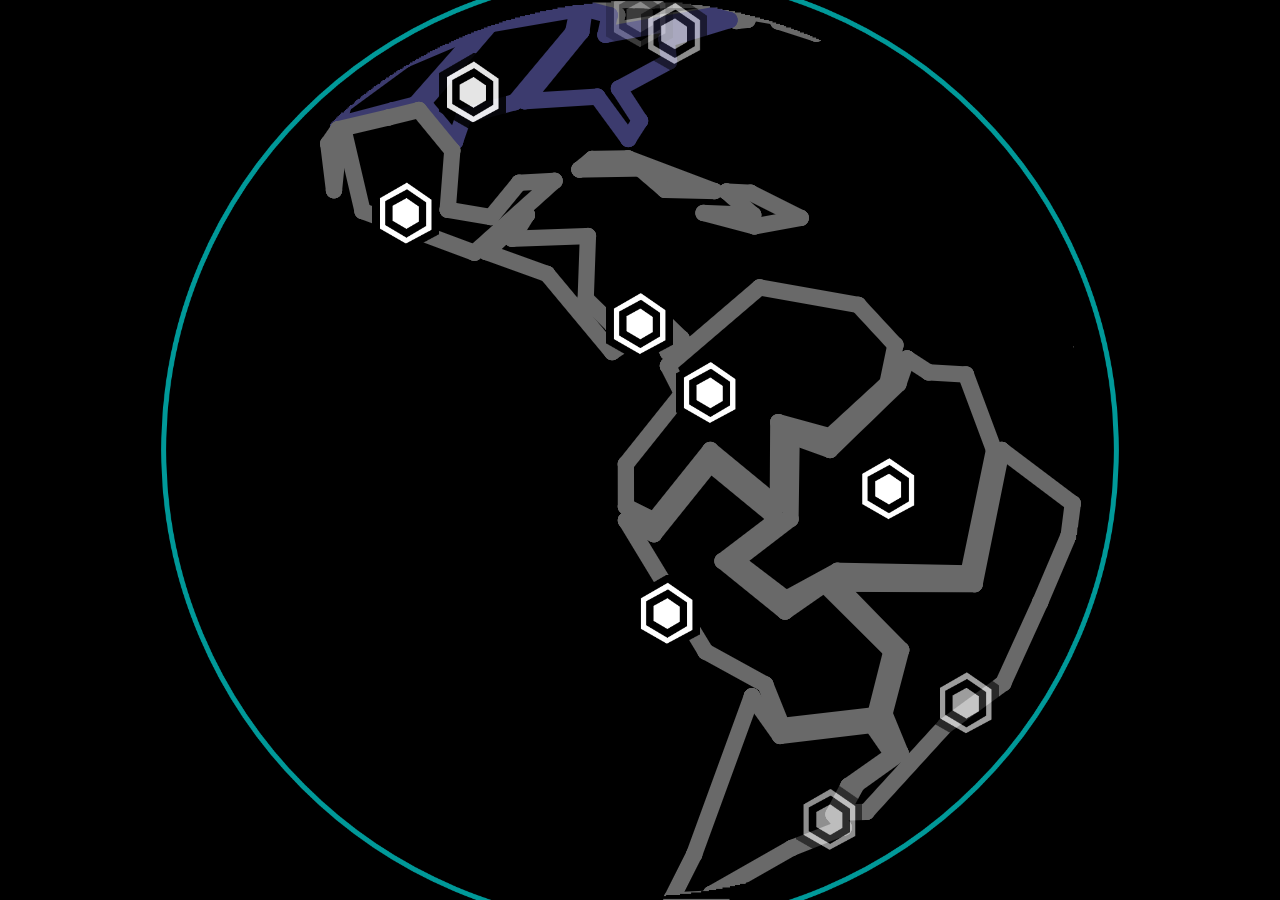
==== FirstStrike/wiki/earth.html @ 4d0badf8 "Create earth.html" ====
<!DOCTYPE html>
<!-- Created with https://packager.turbowarp.org/ -->
<html>
<head>
  <meta charset="utf-8">
  <meta name="viewport" content="width=device-width, initial-scale=1.0, maximum-scale=1.0, user-scalable=no">
  <!-- We only include this to explicitly loosen the CSP of various packager environments. It does not provide any security. -->
  <meta http-equiv="Content-Security-Policy" content="default-src * 'self' 'unsafe-inline' 'unsafe-eval' data: blob:">
  <title>earth</title>
  <style>
    body {
      color: #ffffff;
      font-family: sans-serif;
      overflow: hidden;
      margin: 0;
      padding: 0;
    }
    :root, body.is-fullscreen {
      background-color: #000000;
    }
    [hidden] {
      display: none !important;
    }
    h1 {
      font-weight: normal;
    }
    a {
      color: inherit;
      text-decoration: underline;
      cursor: pointer;
    }

    #app, #loading, #error, #launch {
      position: absolute;
      top: 0;
      left: 0;
      width: 100%;
      height: 100%;
    }
    .screen {
      display: flex;
      flex-direction: column;
      align-items: center;
      justify-content: center;
      text-align: center;
      cursor: default;
      user-select: none;
      -webkit-user-select: none;
      background-color: #000000;
    }
    #launch {
      background-color: rgba(0, 0, 0, 0.7);
      cursor: pointer;
    }
    .green-flag {
      width: 80px;
      height: 80px;
      padding: 16px;
      border-radius: 100%;
      background: rgba(255, 255, 255, 0.75);
      border: 3px solid hsla(0, 100%, 100%, 1);
      display: flex;
      justify-content: center;
      align-items: center;
      box-sizing: border-box;
    }
    #loading {
      
    }
    .progress-bar-outer {
      border: 1px solid currentColor;
      height: 10px;
      width: 200px;
      max-width: 200px;
    }
    .progress-bar-inner {
      height: 100%;
      width: 0;
      background-color: currentColor;
    }
    .loading-text, noscript {
      font-weight: normal;
      font-size: 36px;
      margin: 0 0 16px;
    }
    .loading-image {
      margin: 0 0 16px;
    }
    #error-message, #error-stack {
      font-family: monospace;
      max-width: 600px;
      white-space: pre-wrap;
      user-select: text;
      -webkit-user-select: text;
    }
    #error-stack {
      text-align: left;
      max-height: 200px;
      overflow: auto;
    }
    .control-button {
      width: 2rem;
      height: 2rem;
      padding: 0.375rem;
      margin-top: 0.5rem;
      margin-bottom: 0.5rem;
      user-select: none;
      -webkit-user-select: none;
      cursor: pointer;
      border: 0;
      border-radius: 4px;
    }
    .control-button:hover {
      background: #ff4c4c26;
    }
    .control-button.active {
      background: #ff4c4c59;
    }
    .fullscreen-button {
      background: white !important;
    }
    .standalone-fullscreen-button {
      position: absolute;
      top: 0;
      right: 0;
      background-color: rgba(0, 0, 0, 0.5);
      border-radius: 0 0 0 4px;
      padding: 4px;
      cursor: pointer;
    }
    .sc-canvas {
      cursor: auto;
    }
    .sc-monitor-root[data-opcode^="data_"] .sc-monitor-value-color {
      background-color: #ff8c1a;
    }
    .sc-monitor-row-value-outer {
      background-color: #fc662c;
    }
    .sc-monitor-row-value-editing .sc-monitor-row-value-outer {
      background-color: #e25b27;
    }
    
  </style>
  <meta name="theme-color" content="#000000">
  
</head>
<body>
  <div id="app"></div>

  <div id="launch" class="screen" hidden title="Click to start">
    <div class="green-flag">
      <svg viewBox="0 0 16.63 17.5" width="42" height="44">
        <defs><style>.cls-1,.cls-2{fill:#4cbf56;stroke:#45993d;stroke-linecap:round;stroke-linejoin:round;}.cls-2{stroke-width:1.5px;}</style></defs>
        <path class="cls-1" d="M.75,2A6.44,6.44,0,0,1,8.44,2h0a6.44,6.44,0,0,0,7.69,0V12.4a6.44,6.44,0,0,1-7.69,0h0a6.44,6.44,0,0,0-7.69,0"/>
        <line class="cls-2" x1="0.75" y1="16.75" x2="0.75" y2="0.75"/>
      </svg>
    </div>
  </div>

  <div id="loading" class="screen">
    <noscript>Enable JavaScript</noscript>
    
    
    <div class="progress-bar-outer"><div class="progress-bar-inner" id="loading-inner"></div></div>
  </div>

  <div id="error" class="screen" hidden>
    <h1>Error</h1>
    <details>
      <summary id="error-message"></summary>
      <p id="error-stack"></p>
    </details>
  </div>

  <script>/*!
Parts of this script are from the TurboWarp Packager <https://packager.turbowarp.org/>, licensed as follows:
Copyright (C) 2021-2022 Thomas Weber

Licensed under the Apache License, Version 2.0 (the "License");
you may not use this file except in compliance with the License.
You may obtain a copy of the License at

    http://www.apache.org/licenses/LICENSE-2.0

Unless required by applicable law or agreed to in writing, software
distributed under the License is distributed on an "AS IS" BASIS,
WITHOUT WARRANTIES OR CONDITIONS OF ANY KIND, either express or implied.
See the License for the specific language governing permissions and
limitations under the License.

Parts of this script are from Scratch <https://scratch.mit.edu/>, licensed as follows:
Copyright (c) 2016, Massachusetts Institute of Technology
All rights reserved.

Redistribution and use in source and binary forms, with or without modification, are permitted provided that the following conditions are met:

1. Redistributions of source code must retain the above copyright notice, this list of conditions and the following disclaimer.

2. Redistributions in binary form must reproduce the above copyright notice, this list of conditions and the following disclaimer in the documentation and/or other materials provided with the distribution.

3. Neither the name of the copyright holder nor the names of its contributors may be used to endorse or promote products derived from this software without specific prior written permission.

THIS SOFTWARE IS PROVIDED BY THE COPYRIGHT HOLDERS AND CONTRIBUTORS "AS IS" AND ANY EXPRESS OR IMPLIED WARRANTIES, INCLUDING, BUT NOT LIMITED TO, THE IMPLIED WARRANTIES OF MERCHANTABILITY AND FITNESS FOR A PARTICULAR PURPOSE ARE DISCLAIMED. IN NO EVENT SHALL THE COPYRIGHT HOLDER OR CONTRIBUTORS BE LIABLE FOR ANY DIRECT, INDIRECT, INCIDENTAL, SPECIAL, EXEMPLARY, OR CONSEQUENTIAL DAMAGES (INCLUDING, BUT NOT LIMITED TO, PROCUREMENT OF SUBSTITUTE GOODS OR SERVICES; LOSS OF USE, DATA, OR PROFITS; OR BUSINESS INTERRUPTION) HOWEVER CAUSED AND ON ANY THEORY OF LIABILITY, WHETHER IN CONTRACT, STRICT LIABILITY, OR TORT (INCLUDING NEGLIGENCE OR OTHERWISE) ARISING IN ANY WAY OUT OF THE USE OF THIS SOFTWARE, EVEN IF ADVISED OF THE POSSIBILITY OF SUCH DAMAGE.
*/

!function(A){function B(B){for(var t,g,i=B[0],n=B[1],Q=0,r=[];Q<i.length;Q++)g=i[Q],Object.prototype.hasOwnProperty.call(e,g)&&e[g]&&r.push(e[g][0]),e[g]=0;for(t in n)Object.prototype.hasOwnProperty.call(n,t)&&(A[t]=n[t]);for(s&&s(B);r.length;)r.shift()()}var t={},e={0:0};function g(B){if(t[B])return t[B].exports;var e=t[B]={i:B,l:!1,exports:{}};return A[B].call(e.exports,e,e.exports,g),e.l=!0,e.exports}g.e=function(A){var B=[],t=e[A];if(0!==t)if(t)B.push(t[2]);else{var i=new Promise((function(B,g){t=e[A]=[B,g]}));B.push(t[2]=i);var n,Q=document.createElement("script");Q.charset="utf-8",Q.timeout=120,g.nc&&Q.setAttribute("nonce",g.nc),Q.src=function(A){return g.p+"scaffolding/"+({1:"vendors~iframe-extension-worker"}[A]||A)+".js"}(A);var s=new Error;n=function(B){Q.onerror=Q.onload=null,clearTimeout(r);var t=e[A];if(0!==t){if(t){var g=B&&("load"===B.type?"missing":B.type),i=B&&B.target&&B.target.src;s.message="Loading chunk "+A+" failed.\n("+g+": "+i+")",s.name="ChunkLoadError",s.type=g,s.request=i,t[1](s)}e[A]=void 0}};var r=setTimeout((function(){n({type:"timeout",target:Q})}),12e4);Q.onerror=Q.onload=n,document.head.appendChild(Q)}return Promise.all(B)},g.m=A,g.c=t,g.d=function(A,B,t){g.o(A,B)||Object.defineProperty(A,B,{enumerable:!0,get:t})},g.r=function(A){"undefined"!=typeof Symbol&&Symbol.toStringTag&&Object.defineProperty(A,Symbol.toStringTag,{value:"Module"}),Object.defineProperty(A,"__esModule",{value:!0})},g.t=function(A,B){if(1&B&&(A=g(A)),8&B)return A;if(4&B&&"object"==typeof A&&A&&A.__esModule)return A;var t=Object.create(null);if(g.r(t),Object.defineProperty(t,"default",{enumerable:!0,value:A}),2&B&&"string"!=typeof A)for(var e in A)g.d(t,e,function(B){return A[B]}.bind(null,e));return t},g.n=function(A){var B=A&&A.__esModule?function(){return A.default}:function(){return A};return g.d(B,"a",B),B},g.o=function(A,B){return Object.prototype.hasOwnProperty.call(A,B)},g.p="",g.oe=function(A){throw console.error(A),A};var i=window.webpackJsonp=window.webpackJsonp||[],n=i.push.bind(i);i.push=B,i=i.slice();for(var Q=0;Q<i.length;Q++)B(i[Q]);var s=n;g(g.s=329)}([function(A,B,t){const e=t(22);e.enable(),A.exports=e("vm")},function(A,B,t){const e=t(23),g=A=>{if("string"!=typeof A)return!1;for(let B=0;B<A.length;B++){const t=A.charCodeAt(B);if(48===t||9===t)return!1}return!0};class i{static toNumber(A){if("number"==typeof A)return Number.isNaN(A)?0:A;const B=Number(A);return Number.isNaN(B)?0:B}static toBoolean(A){return"boolean"==typeof A?A:"string"==typeof A?""!==A&&"0"!==A&&"false"!==A.toLowerCase():Boolean(A)}static toString(A){return String(A)}static toRgbColorList(A){const B=i.toRgbColorObject(A);return[B.r,B.g,B.b]}static toRgbColorObject(A){let B;return"string"==typeof A&&"#"===A.substring(0,1)?(B=e.hexToRgb(A),B||(B={r:0,g:0,b:0,a:255})):B=e.decimalToRgb(i.toNumber(A)),B}static isWhiteSpace(A){return null===A||"string"==typeof A&&0===A.trim().length}static compare(A,B){let t=Number(A),e=Number(B);if(0===t&&g(A)?t=NaN:0===e&&g(B)&&(e=NaN),isNaN(t)||isNaN(e)){const t=String(A).toLowerCase(),e=String(B).toLowerCase();return t<e?-1:t>e?1:0}return t===1/0&&e===1/0||t===-1/0&&e===-1/0?0:t-e}static isInt(A){return"number"==typeof A?!!isNaN(A)||A===Math.floor(A):"boolean"==typeof A||"string"==typeof A&&A.indexOf(".")<0}static get LIST_INVALID(){return"INVALID"}static get LIST_ALL(){return"ALL"}static toListIndex(A,B,t){if("number"!=typeof A){if("all"===A)return t?i.LIST_ALL:i.LIST_INVALID;if("last"===A)return B>0?B:i.LIST_INVALID;if("random"===A||"any"===A)return B>0?1+Math.floor(Math.random()*B):i.LIST_INVALID}return(A=Math.floor(i.toNumber(A)))<1||A>B?i.LIST_INVALID:A}}A.exports=i},function(A,B){A.exports={BOOLEAN:"Boolean",BUTTON:"button",LABEL:"label",COMMAND:"command",CONDITIONAL:"conditional",EVENT:"event",HAT:"hat",LOOP:"loop",REPORTER:"reporter"}},function(A,B){A.exports={ANGLE:"angle",BOOLEAN:"Boolean",COLOR:"color",NUMBER:"number",STRING:"string",MATRIX:"matrix",NOTE:"note",IMAGE:"image",COSTUME:"costume",SOUND:"sound"}},function(A,B){A.exports=class{static degToRad(A){return A*Math.PI/180}static radToDeg(A){return 180*A/Math.PI}static clamp(A,B,t){return Math.min(Math.max(A,B),t)}static wrapClamp(A,B,t){const e=t-B+1;return A-Math.floor((A-B)/e)*e}static tan(A){switch(A%=360){case-270:case 90:return 1/0;case-90:case 270:return-1/0;default:return Math.round(1e10*Math.tan(Math.PI*A/180))/1e10}}static reducedSortOrdering(A){const B=A.slice(0).sort((A,B)=>A-B);return A.map(A=>B.indexOf(A))}static inclusiveRandIntWithout(A,B,t){const e=B-A,g=A+Math.floor(Math.random()*e);return g>=t?g+1:g}static scale(A,B,t,e,g){return(A-B)/(t-B)*(g-e)+e}}},function(A,B,t){"use strict";var e=t(127),g=t(128),i=t(61),n=t(60),Q=t(59);function s(A,B){return Object.keys(B).forEach((function(t){A[t]=B[t]})),A}A.exports=function A(){var B=s({},Q),t="en",r={},c=function(A){return A},E=null,o="warning",w={};function C(A,B,i){var n="string"==typeof A?A:A.default,Q=h(n,"object"==typeof A&&A.id||c(n),i||t);return(Q.format||(Q.format=g(e(Q.message),i||t,w)))(B)}C.rich=function(A,B,i){var n="string"==typeof A?A:A.default,Q=h(n,"object"==typeof A&&A.id||c(n),i||t);return(Q.toParts||(Q.toParts=g.toParts(e(Q.message,{tagsType:a}),i||t,w)))(B)};var a="<>";function I(A,B){var t=A[2];return function(A,B){var e="object"==typeof t?function(A,B){return Object.keys(A).reduce((function(t,e){return t[e]=A[e](B),t}),{})}(t,B):t;return"function"==typeof A?A(e):A}}function h(A,B,t){var e=n(t,r)||"en",g=r[e]||(r[e]={}),i=g[B];if("string"==typeof i&&(i=g[B]={message:i}),!i){var Q='Translation for "'+B+'" in "'+e+'" is missing';if("warning"===o)"undefined"!=typeof console&&console.warn(Q);else if("ignore"!==o)throw new Error(Q);var s="function"==typeof E?E(A,B,e)||A:E||A;i=g[B]={message:s}}return i}function Y(A,B,e,g,Q){"object"==typeof e&&"object"!=typeof g&&(Q=g,g=e,e=0);var s=n(Q||t,i),r=s&&i[s][A]||M;return g["="+ +B]||g[r(B-e)]||g.other}function M(){return"other"}return w[a]=I,C.setup=function(A){return(A=A||{}).locale&&(t=A.locale),"translations"in A&&(r=A.translations||{}),A.generateId&&(c=A.generateId),"missingReplacement"in A&&(E=A.missingReplacement),A.missingTranslation&&(o=A.missingTranslation),A.formats&&(A.formats.number&&s(B.number,A.formats.number),A.formats.date&&s(B.date,A.formats.date),A.formats.time&&s(B.time,A.formats.time)),A.types&&((w=A.types)[a]=I),{locale:t,translations:r,generateId:c,missingReplacement:E,missingTranslation:o,formats:B,types:w}},C.number=function(A,e,g){var i=e&&B.number[e]||B.parseNumberPattern(e)||B.number.default;return new Intl.NumberFormat(g||t,i).format(A)},C.date=function(A,e,g){var i=e&&B.date[e]||B.parseDatePattern(e)||B.date.default;return new Intl.DateTimeFormat(g||t,i).format(A)},C.time=function(A,e,g){var i=e&&B.time[e]||B.parseDatePattern(e)||B.time.default;return new Intl.DateTimeFormat(g||t,i).format(A)},C.select=function(A,B){return B[A]||B.other},C.custom=function(A,B,t,e){return A[1]in w?w[A[1]](A,B)(t,e):t},C.plural=Y.bind(null,"cardinal"),C.selectordinal=Y.bind(null,"ordinal"),C.namespace=A,C}()},function(A,B){const t="!#%()*+,-./:;=?@[]^_`{|}~ABCDEFGHIJKLMNOPQRSTUVWXYZabcdefghijklmnopqrstuvwxyz0123456789";A.exports=function(){const A=t.length,B=[];for(let e=0;e<20;e++)B[e]=t.charAt(Math.random()*A);return B.join("")}},function(A,B,t){const e=t(0);class g{static withoutTrailingDigits(A){let B=A.length-1;for(;B>=0&&"0123456789".indexOf(A.charAt(B))>-1;)B--;return A.slice(0,B+1)}static unusedName(A,B){if(B.indexOf(A)<0)return A;A=g.withoutTrailingDigits(A);let t=2;for(;B.indexOf(A+t)>=0;)t++;return A+t}static splitFirst(A,B){const t=A.indexOf(B);return t>=0?[A.substring(0,t),A.substring(t+1)]:[A,null]}static stringify(A){return JSON.stringify(A,(A,B)=>"number"!=typeof B||B!==1/0&&B!==-1/0&&!isNaN(B)?B:0)}static replaceUnsafeChars(A){if("string"!=typeof A){if(!Array.isArray(A))return e.error("Unexpected input recieved in replaceUnsafeChars"),A;A=String(A)}return A.replace(/[<>&'"]/g,A=>{switch(A){case"<":return"lt";case">":return"gt";case"&":return"amp";case"'":return"apos";case'"':return"quot"}})}}A.exports=g},function(A,B){var t;t=function(){return this}();try{t=t||new Function("return this")()}catch(A){"object"==typeof window&&(t=window)}A.exports=t},function(A,B,t){const e=t(6),g=t(28);class i{constructor(A,B,t,g){switch(this.id=A||e(),this.name=B,this.type=t,this.isCloud=g,this.type){case i.SCALAR_TYPE:this.value=0;break;case i.LIST_TYPE:this.value=[];break;case i.BROADCAST_MESSAGE_TYPE:this.value=this.name;break;default:throw new Error("Invalid variable type: ".concat(this.type))}}toXML(A){return A=!0===A,'<variable type="'.concat(this.type,'" id="').concat(this.id,'" islocal="').concat(A,'" iscloud="').concat(this.isCloud,'">').concat(g(this.name),"</variable>")}static get SCALAR_TYPE(){return""}static get LIST_TYPE(){return"list"}static get BROADCAST_MESSAGE_TYPE(){return"broadcast_msg"}}A.exports=i},function(A,B,t){
/*!
 * @license twgl.js 4.4.0 Copyright (c) 2015, Gregg Tavares All Rights Reserved.
 * Available via the MIT license.
 * see: http://github.com/greggman/twgl.js for details
 */
var e;"undefined"!=typeof self&&self,e=function(){return function(A){var B={};function t(e){if(B[e])return B[e].exports;var g=B[e]={i:e,l:!1,exports:{}};return A[e].call(g.exports,g,g.exports,t),g.l=!0,g.exports}return t.m=A,t.c=B,t.d=function(A,B,e){t.o(A,B)||Object.defineProperty(A,B,{configurable:!1,enumerable:!0,get:e})},t.n=function(A){var B=A&&A.__esModule?function(){return A.default}:function(){return A};return t.d(B,"a",B),B},t.o=function(A,B){return Object.prototype.hasOwnProperty.call(A,B)},t.p="",t(t.s=9)}([function(A,B,t){"use strict";B.__esModule=!0,B.copyExistingProperties=function(A,B){Object.keys(B).forEach((function(t){B.hasOwnProperty(t)&&A.hasOwnProperty(t)&&(B[t]=A[t])}))},B.copyNamedProperties=function(A,B,t){A.forEach((function(A){var e=B[A];void 0!==e&&(t[A]=e)}))},B.isBuffer=function(A,B){return n||(n=A.createBuffer()),B instanceof n.constructor},B.isRenderbuffer=function(A,B){return Q||(Q=A.createRenderbuffer()),B instanceof Q.constructor},B.isShader=function(A,B){return s||(s=A.createShader(A.VERTEX_SHADER)),B instanceof s.constructor},B.isTexture=function(A,B){return r||(r=A.createTexture()),B instanceof r.constructor},B.isSampler=function(A,B){if(!c){if(!A.createSampler)return!1;c=A.createSampler()}return B instanceof c.constructor},B.warn=B.error=void 0;var e,g=(e=t(2))&&e.__esModule?e:{default:e},i=g.default.console&&g.default.console.error&&"function"==typeof g.default.console.error?g.default.console.error.bind(g.default.console):function(){};B.error=i;var n,Q,s,r,c,E=g.default.console&&g.default.console.warn&&"function"==typeof g.default.console.warn?g.default.console.warn.bind(g.default.console):function(){};B.warn=E},function(A,B,t){"use strict";B.__esModule=!0,B.getGLTypeForTypedArray=function(A){if(A instanceof Int8Array)return 5120;if(A instanceof Uint8Array)return 5121;if(A instanceof Uint8ClampedArray)return 5121;if(A instanceof Int16Array)return 5122;if(A instanceof Uint16Array)return 5123;if(A instanceof Int32Array)return 5124;if(A instanceof Uint32Array)return 5125;if(A instanceof Float32Array)return 5126;throw"unsupported typed array type"},B.getGLTypeForTypedArrayType=function(A){if(A===Int8Array)return 5120;if(A===Uint8Array)return 5121;if(A===Uint8ClampedArray)return 5121;if(A===Int16Array)return 5122;if(A===Uint16Array)return 5123;if(A===Int32Array)return 5124;if(A===Uint32Array)return 5125;if(A===Float32Array)return 5126;throw"unsupported typed array type"},B.getTypedArrayTypeForGLType=function(A){var B=i[A];if(!B)throw"unknown gl type";return B},B.isArrayBuffer=void 0;var e,g=(e=t(2))&&e.__esModule?e:{default:e},i={},n=i;n[5120]=Int8Array,n[5121]=Uint8Array,n[5122]=Int16Array,n[5123]=Uint16Array,n[5124]=Int32Array,n[5125]=Uint32Array,n[5126]=Float32Array,n[32819]=Uint16Array,n[32820]=Uint16Array,n[33635]=Uint16Array,n[5131]=Uint16Array,n[33640]=Uint32Array,n[35899]=Uint32Array,n[35902]=Uint32Array,n[36269]=Uint32Array,n[34042]=Uint32Array;var Q=g.default.SharedArrayBuffer?function(A){return A&&A.buffer&&(A.buffer instanceof ArrayBuffer||A.buffer instanceof g.default.SharedArrayBuffer)}:function(A){return A&&A.buffer&&A.buffer instanceof ArrayBuffer};B.isArrayBuffer=Q},function(A,B,t){"use strict";B.__esModule=!0,B.default=void 0;var e=void 0!==e?e:"undefined"!=typeof self?self:"undefined"!=typeof window?window:{};B.default=e},function(A,B,t){"use strict";B.__esModule=!0,B.add=function(A,B,t){return(t=t||new e(3))[0]=A[0]+B[0],t[1]=A[1]+B[1],t[2]=A[2]+B[2],t},B.copy=function(A,B){return(B=B||new e(3))[0]=A[0],B[1]=A[1],B[2]=A[2],B},B.create=function(A,B,t){var g=new e(3);return A&&(g[0]=A),B&&(g[1]=B),t&&(g[2]=t),g},B.cross=function(A,B,t){t=t||new e(3);var g=A[2]*B[0]-A[0]*B[2],i=A[0]*B[1]-A[1]*B[0];return t[0]=A[1]*B[2]-A[2]*B[1],t[1]=g,t[2]=i,t},B.distance=function(A,B){var t=A[0]-B[0],e=A[1]-B[1],g=A[2]-B[2];return Math.sqrt(t*t+e*e+g*g)},B.distanceSq=function(A,B){var t=A[0]-B[0],e=A[1]-B[1],g=A[2]-B[2];return t*t+e*e+g*g},B.divide=function(A,B,t){return(t=t||new e(3))[0]=A[0]/B[0],t[1]=A[1]/B[1],t[2]=A[2]/B[2],t},B.divScalar=function(A,B,t){return(t=t||new e(3))[0]=A[0]/B,t[1]=A[1]/B,t[2]=A[2]/B,t},B.dot=function(A,B){return A[0]*B[0]+A[1]*B[1]+A[2]*B[2]},B.lerp=function(A,B,t,g){return(g=g||new e(3))[0]=(1-t)*A[0]+t*B[0],g[1]=(1-t)*A[1]+t*B[1],g[2]=(1-t)*A[2]+t*B[2],g},B.length=function(A){return Math.sqrt(A[0]*A[0]+A[1]*A[1]+A[2]*A[2])},B.lengthSq=function(A){return A[0]*A[0]+A[1]*A[1]+A[2]*A[2]},B.mulScalar=function(A,B,t){return(t=t||new e(3))[0]=A[0]*B,t[1]=A[1]*B,t[2]=A[2]*B,t},B.multiply=function(A,B,t){return(t=t||new e(3))[0]=A[0]*B[0],t[1]=A[1]*B[1],t[2]=A[2]*B[2],t},B.negate=function(A,B){return(B=B||new e(3))[0]=-A[0],B[1]=-A[1],B[2]=-A[2],B},B.normalize=function(A,B){B=B||new e(3);var t=A[0]*A[0]+A[1]*A[1]+A[2]*A[2],g=Math.sqrt(t);return g>1e-5?(B[0]=A[0]/g,B[1]=A[1]/g,B[2]=A[2]/g):(B[0]=0,B[1]=0,B[2]=0),B},B.setDefaultType=function(A){var B=e;return e=A,B},B.subtract=function(A,B,t){return(t=t||new e(3))[0]=A[0]-B[0],t[1]=A[1]-B[1],t[2]=A[2]-B[2],t};var e=Float32Array},function(A,B,t){"use strict";B.__esModule=!0,B.isWebGL1=function(A){return!A.texStorage2D},B.isWebGL2=function(A){return!!A.texStorage2D},B.glEnumToString=void 0;var e,g,i=(e={},g={},function(A,B){return function(A){var B=A.constructor.name;if(!e[B]){for(var t in A)if("number"==typeof A[t]){var i=g[A[t]];g[A[t]]=i?"".concat(i," | ").concat(t):t}e[B]=!0}}(A),g[B]||"0x"+B.toString(16)});B.glEnumToString=i},function(A,B,t){"use strict";B.__esModule=!0,B.createAttributeSetters=z,B.createProgram=H,B.createProgramFromScripts=function(A,B,t,e,g){for(var i=N(t,e,g),n=[],Q=0;Q<B.length;++Q){var s=p(A,B[Q],A[m[Q]],i.errorCallback);if(!s)return null;n.push(s)}return H(A,n,i)},B.createProgramFromSources=R,B.createProgramInfo=function(A,B,t,e,g){var i=N(t,e,g),n=!0;if(B=B.map((function(A){if(A.indexOf("\n")<0){var B=c(A);B?A=B.text:(i.errorCallback("no element with id: "+A),n=!1)}return A})),!n)return null;var Q=R(A,B,i);return Q?P(A,Q):null},B.createProgramInfoFromProgram=P,B.createUniformSetters=J,B.createUniformBlockSpecFromProgram=j,B.createUniformBlockInfoFromProgram=S,B.createUniformBlockInfo=function(A,B,t){return S(A,B.program,B.uniformBlockSpec,t)},B.createTransformFeedback=function(A,B,t){var e=A.createTransformFeedback();return A.bindTransformFeedback(A.TRANSFORM_FEEDBACK,e),A.useProgram(B.program),T(A,B,t),A.bindTransformFeedback(A.TRANSFORM_FEEDBACK,null),function(A,B,t){for(var e in B.transformFeedbackInfo&&(B=B.transformFeedbackInfo),t.attribs&&(t=t.attribs),t){var g=B[e];g&&A.bindBufferBase(A.TRANSFORM_FEEDBACK_BUFFER,g.index,null)}}(A,B,t),e},B.createTransformFeedbackInfo=k,B.bindTransformFeedbackInfo=T,B.setAttributes=L,B.setBuffersAndAttributes=function(A,B,t){t.vertexArrayObject?A.bindVertexArray(t.vertexArrayObject):(L(B.attribSetters||B,t.attribs),t.indices&&A.bindBuffer(A.ELEMENT_ARRAY_BUFFER,t.indices))},B.setUniforms=function A(B,t){for(var e=B.uniformSetters||B,g=arguments.length,i=1;i<g;++i){var n=arguments[i];if(Array.isArray(n))for(var Q=n.length,s=0;s<Q;++s)A(e,n[s]);else for(var r in n){var c=e[r];c&&c(n[r])}}},B.setUniformBlock=function(A,B,t){b(A,B,t)&&A.bufferData(A.UNIFORM_BUFFER,t.array,A.DYNAMIC_DRAW)},B.setBlockUniforms=function(A,B){var t=A.uniforms;for(var e in B){var g=t[e];if(g){var i=B[e];i.length?g.set(i):g[0]=i}}},B.bindUniformBlock=b;var e,g=Q(t(4)),i=Q(t(0)),n=(e=t(2))&&e.__esModule?e:{default:e};function Q(A){if(A&&A.__esModule)return A;var B={};if(null!=A)for(var t in A)if(Object.prototype.hasOwnProperty.call(A,t)){var e=Object.defineProperty&&Object.getOwnPropertyDescriptor?Object.getOwnPropertyDescriptor(A,t):{};e.get||e.set?Object.defineProperty(B,t,e):B[t]=A[t]}return B.default=A,B}var s=i.error,r=i.warn,c=n.default&&n.default.document&&n.default.document.getElementById?n.default.document.getElementById.bind(n.default.document):function(){return null},E={};function o(A,B){return E[B].bindPoint}function w(A,B){return function(t){A.uniform1i(B,t)}}function C(A,B){return function(t){A.uniform1iv(B,t)}}function a(A,B){return function(t){A.uniform2iv(B,t)}}function I(A,B){return function(t){A.uniform3iv(B,t)}}function h(A,B){return function(t){A.uniform4iv(B,t)}}function Y(A,B,t,e){var n=o(0,B);return g.isWebGL2(A)?function(B){var g,Q;i.isTexture(A,B)?(g=B,Q=null):(g=B.texture,Q=B.sampler),A.uniform1i(e,t),A.activeTexture(A.TEXTURE0+t),A.bindTexture(n,g),A.bindSampler(t,Q)}:function(B){A.uniform1i(e,t),A.activeTexture(A.TEXTURE0+t),A.bindTexture(n,B)}}function M(A,B,t,e,n){for(var Q=o(0,B),s=new Int32Array(n),r=0;r<n;++r)s[r]=t+r;return g.isWebGL2(A)?function(B){A.uniform1iv(e,s),B.forEach((function(B,e){var g,n;A.activeTexture(A.TEXTURE0+s[e]),i.isTexture(A,B)?(g=B,n=null):(g=B.texture,n=B.sampler),A.bindSampler(t,n),A.bindTexture(Q,g)}))}:function(B){A.uniform1iv(e,s),B.forEach((function(B,t){A.activeTexture(A.TEXTURE0+s[t]),A.bindTexture(Q,B)}))}}function F(A,B){return function(t){A.bindBuffer(A.ARRAY_BUFFER,t.buffer),A.enableVertexAttribArray(B),A.vertexAttribPointer(B,t.numComponents||t.size,t.type||A.FLOAT,t.normalize||!1,t.stride||0,t.offset||0),void 0!==t.divisor&&A.vertexAttribDivisor(B,t.divisor)}}function D(A,B){return function(t){A.bindBuffer(A.ARRAY_BUFFER,t.buffer),A.enableVertexAttribArray(B),A.vertexAttribIPointer(B,t.numComponents||t.size,t.type||A.INT,t.stride||0,t.offset||0),void 0!==t.divisor&&A.vertexAttribDivisor(B,t.divisor)}}function u(A,B,t){var e=t.size,g=t.count;return function(t){A.bindBuffer(A.ARRAY_BUFFER,t.buffer);for(var i=t.size||t.numComponents||e,n=i/g,Q=t.type||A.FLOAT,s=E[Q].size*i,r=t.normalize||!1,c=t.offset||0,o=s/g,w=0;w<g;++w)A.enableVertexAttribArray(B+w),A.vertexAttribPointer(B+w,n,Q,r,s,c+o*w),void 0!==t.divisor&&A.vertexAttribDivisor(B+w,t.divisor)}}E[5126]={Type:Float32Array,size:4,setter:function(A,B){return function(t){A.uniform1f(B,t)}},arraySetter:function(A,B){return function(t){A.uniform1fv(B,t)}}},E[35664]={Type:Float32Array,size:8,setter:function(A,B){return function(t){A.uniform2fv(B,t)}}},E[35665]={Type:Float32Array,size:12,setter:function(A,B){return function(t){A.uniform3fv(B,t)}}},E[35666]={Type:Float32Array,size:16,setter:function(A,B){return function(t){A.uniform4fv(B,t)}}},E[5124]={Type:Int32Array,size:4,setter:w,arraySetter:C},E[35667]={Type:Int32Array,size:8,setter:a},E[35668]={Type:Int32Array,size:12,setter:I},E[35669]={Type:Int32Array,size:16,setter:h},E[5125]={Type:Uint32Array,size:4,setter:function(A,B){return function(t){A.uniform1ui(B,t)}},arraySetter:function(A,B){return function(t){A.uniform1uiv(B,t)}}},E[36294]={Type:Uint32Array,size:8,setter:function(A,B){return function(t){A.uniform2uiv(B,t)}}},E[36295]={Type:Uint32Array,size:12,setter:function(A,B){return function(t){A.uniform3uiv(B,t)}}},E[36296]={Type:Uint32Array,size:16,setter:function(A,B){return function(t){A.uniform4uiv(B,t)}}},E[35670]={Type:Uint32Array,size:4,setter:w,arraySetter:C},E[35671]={Type:Uint32Array,size:8,setter:a},E[35672]={Type:Uint32Array,size:12,setter:I},E[35673]={Type:Uint32Array,size:16,setter:h},E[35674]={Type:Float32Array,size:16,setter:function(A,B){return function(t){A.uniformMatrix2fv(B,!1,t)}}},E[35675]={Type:Float32Array,size:36,setter:function(A,B){return function(t){A.uniformMatrix3fv(B,!1,t)}}},E[35676]={Type:Float32Array,size:64,setter:function(A,B){return function(t){A.uniformMatrix4fv(B,!1,t)}}},E[35685]={Type:Float32Array,size:24,setter:function(A,B){return function(t){A.uniformMatrix2x3fv(B,!1,t)}}},E[35686]={Type:Float32Array,size:32,setter:function(A,B){return function(t){A.uniformMatrix2x4fv(B,!1,t)}}},E[35687]={Type:Float32Array,size:24,setter:function(A,B){return function(t){A.uniformMatrix3x2fv(B,!1,t)}}},E[35688]={Type:Float32Array,size:48,setter:function(A,B){return function(t){A.uniformMatrix3x4fv(B,!1,t)}}},E[35689]={Type:Float32Array,size:32,setter:function(A,B){return function(t){A.uniformMatrix4x2fv(B,!1,t)}}},E[35690]={Type:Float32Array,size:48,setter:function(A,B){return function(t){A.uniformMatrix4x3fv(B,!1,t)}}},E[35678]={Type:null,size:0,setter:Y,arraySetter:M,bindPoint:3553},E[35680]={Type:null,size:0,setter:Y,arraySetter:M,bindPoint:34067},E[35679]={Type:null,size:0,setter:Y,arraySetter:M,bindPoint:32879},E[35682]={Type:null,size:0,setter:Y,arraySetter:M,bindPoint:3553},E[36289]={Type:null,size:0,setter:Y,arraySetter:M,bindPoint:35866},E[36292]={Type:null,size:0,setter:Y,arraySetter:M,bindPoint:35866},E[36293]={Type:null,size:0,setter:Y,arraySetter:M,bindPoint:34067},E[36298]={Type:null,size:0,setter:Y,arraySetter:M,bindPoint:3553},E[36299]={Type:null,size:0,setter:Y,arraySetter:M,bindPoint:32879},E[36300]={Type:null,size:0,setter:Y,arraySetter:M,bindPoint:34067},E[36303]={Type:null,size:0,setter:Y,arraySetter:M,bindPoint:35866},E[36306]={Type:null,size:0,setter:Y,arraySetter:M,bindPoint:3553},E[36307]={Type:null,size:0,setter:Y,arraySetter:M,bindPoint:32879},E[36308]={Type:null,size:0,setter:Y,arraySetter:M,bindPoint:34067},E[36311]={Type:null,size:0,setter:Y,arraySetter:M,bindPoint:35866};var l={};l[5126]={size:4,setter:F},l[35664]={size:8,setter:F},l[35665]={size:12,setter:F},l[35666]={size:16,setter:F},l[5124]={size:4,setter:D},l[35667]={size:8,setter:D},l[35668]={size:12,setter:D},l[35669]={size:16,setter:D},l[5125]={size:4,setter:D},l[36294]={size:8,setter:D},l[36295]={size:12,setter:D},l[36296]={size:16,setter:D},l[35670]={size:4,setter:D},l[35671]={size:8,setter:D},l[35672]={size:12,setter:D},l[35673]={size:16,setter:D},l[35674]={size:4,setter:u,count:2},l[35675]={size:9,setter:u,count:3},l[35676]={size:16,setter:u,count:4};var d=/^[ \t]*\n/;function U(A,B,t,e){var g=e||s,i=A.createShader(t),n=0;if(d.test(B)&&(n=1,B=B.replace(d,"")),A.shaderSource(i,B),A.compileShader(i),!A.getShaderParameter(i,A.COMPILE_STATUS)){var Q=A.getShaderInfoLog(i);return g(function(A,B){return B=B||0,++B,A.split("\n").map((function(A,t){return t+B+": "+A})).join("\n")}(B,n)+"\n*** Error compiling shader: "+Q),A.deleteShader(i),null}return i}function N(A,B,t){var e;if("function"==typeof B&&(t=B,B=void 0),"function"==typeof A)t=A,A=void 0;else if(A&&!Array.isArray(A)){if(A.errorCallback)return A;var g=A;t=g.errorCallback,A=g.attribLocations,e=g.transformFeedbackVaryings}var i={errorCallback:t||s,transformFeedbackVaryings:e};if(A){var n={};Array.isArray(A)?A.forEach((function(A,t){n[A]=B?B[t]:t})):n=A,i.attribLocations=n}return i}var m=["VERTEX_SHADER","FRAGMENT_SHADER"];function G(A){return A.indexOf("frag")>=0?(void 0).FRAGMENT_SHADER:A.indexOf("vert")>=0?(void 0).VERTEX_SHADER:void 0}function f(A,B){B.forEach((function(B){A.deleteShader(B)}))}function H(A,B,t,e,g){for(var n=N(t,e,g),Q=[],s=[],r=0;r<B.length;++r){var E=B[r];if("string"==typeof E){var o=c(E),w=o?o.text:E,C=A[m[r]];o&&o.type&&(C=G(o.type)||C),E=U(A,w,C,n.errorCallback),s.push(E)}i.isShader(A,E)&&Q.push(E)}if(Q.length!==B.length)return n.errorCallback("not enough shaders for program"),f(A,s),null;var a=A.createProgram();Q.forEach((function(B){A.attachShader(a,B)})),n.attribLocations&&Object.keys(n.attribLocations).forEach((function(B){A.bindAttribLocation(a,n.attribLocations[B],B)}));var I=n.transformFeedbackVaryings;if(I&&(I.attribs&&(I=I.attribs),Array.isArray(I)||(I=Object.keys(I)),A.transformFeedbackVaryings(a,I,n.transformFeedbackMode||A.SEPARATE_ATTRIBS)),A.linkProgram(a),!A.getProgramParameter(a,A.LINK_STATUS)){var h=A.getProgramInfoLog(a);return n.errorCallback("Error in program linking:"+h),A.deleteProgram(a),f(A,s),null}return a}function p(A,B,t,e){var g,i=c(B);if(!i)throw"*** Error: unknown script element"+B;g=i.text;var n=t||G(i.type);if(!n)throw"*** Error: unknown shader type";return U(A,g,n,e)}function R(A,B,t,e,g){for(var i=N(t,e,g),n=[],Q=0;Q<B.length;++Q){var s=U(A,B[Q],A[m[Q]],i.errorCallback);if(!s)return null;n.push(s)}return H(A,n,i)}function y(A){var B=A.name;return B.startsWith("gl_")||B.startsWith("webgl_")}function J(A,B){var t=0;function e(B,e){var g,i=A.getUniformLocation(B,e.name),n=e.size>1&&"[0]"===e.name.substr(-3),Q=e.type,s=E[Q];if(!s)throw"unknown type: 0x"+Q.toString(16);if(s.bindPoint){var r=t;t+=e.size,g=n?s.arraySetter(A,Q,r,i,e.size):s.setter(A,Q,r,i,e.size)}else g=s.arraySetter&&n?s.arraySetter(A,i):s.setter(A,i);return g.location=i,g}for(var g={},i=A.getProgramParameter(B,A.ACTIVE_UNIFORMS),n=0;n<i;++n){var Q=A.getActiveUniform(B,n);if(!y(Q)){var s=Q.name;"[0]"===s.substr(-3)&&(s=s.substr(0,s.length-3));var r=e(B,Q);g[s]=r}}return g}function k(A,B){for(var t={},e=A.getProgramParameter(B,A.TRANSFORM_FEEDBACK_VARYINGS),g=0;g<e;++g){var i=A.getTransformFeedbackVarying(B,g);t[i.name]={index:g,type:i.type,size:i.size}}return t}function T(A,B,t){for(var e in B.transformFeedbackInfo&&(B=B.transformFeedbackInfo),t.attribs&&(t=t.attribs),t){var g=B[e];if(g){var i=t[e];i.offset?A.bindBufferRange(A.TRANSFORM_FEEDBACK_BUFFER,g.index,i.buffer,i.offset,i.size):A.bindBufferBase(A.TRANSFORM_FEEDBACK_BUFFER,g.index,i.buffer)}}}function j(A,B){for(var t=A.getProgramParameter(B,A.ACTIVE_UNIFORMS),e=[],g=[],i=0;i<t;++i){g.push(i),e.push({});var n=A.getActiveUniform(B,i);if(y(n))break;e[i].name=n.name}[["UNIFORM_TYPE","type"],["UNIFORM_SIZE","size"],["UNIFORM_BLOCK_INDEX","blockNdx"],["UNIFORM_OFFSET","offset"]].forEach((function(t){var i=t[0],n=t[1];A.getActiveUniforms(B,g,A[i]).forEach((function(A,B){e[B][n]=A}))}));for(var Q={},s=A.getProgramParameter(B,A.ACTIVE_UNIFORM_BLOCKS),r=0;r<s;++r){var c=A.getActiveUniformBlockName(B,r),E={index:r,usedByVertexShader:A.getActiveUniformBlockParameter(B,r,A.UNIFORM_BLOCK_REFERENCED_BY_VERTEX_SHADER),usedByFragmentShader:A.getActiveUniformBlockParameter(B,r,A.UNIFORM_BLOCK_REFERENCED_BY_FRAGMENT_SHADER),size:A.getActiveUniformBlockParameter(B,r,A.UNIFORM_BLOCK_DATA_SIZE),uniformIndices:A.getActiveUniformBlockParameter(B,r,A.UNIFORM_BLOCK_ACTIVE_UNIFORM_INDICES)};E.used=E.usedByVertexSahder||E.usedByFragmentShader,Q[c]=E}return{blockSpecs:Q,uniformData:e}}var x=/\[\d+\]\.$/;function S(A,B,t,e){var g=t.blockSpecs,i=t.uniformData,n=g[e];if(!n)return r("no uniform block object named:",e),{name:e,uniforms:{}};var Q=new ArrayBuffer(n.size),s=A.createBuffer(),c=n.index;A.bindBuffer(A.UNIFORM_BUFFER,s),A.uniformBlockBinding(B,n.index,c);var o=e+".";x.test(o)&&(o=o.replace(x,"."));var w={};return n.uniformIndices.forEach((function(A){var B=i[A],t=E[B.type],e=t.Type,g=B.size*t.size,n=B.name;n.substr(0,o.length)===o&&(n=n.substr(o.length)),w[n]=new e(Q,B.offset,g/e.BYTES_PER_ELEMENT)})),{name:e,array:Q,asFloat:new Float32Array(Q),buffer:s,uniforms:w}}function b(A,B,t){var e=(B.uniformBlockSpec||B).blockSpecs[t.name];if(e){var g=e.index;return A.bindBufferRange(A.UNIFORM_BUFFER,g,t.buffer,t.offset||0,t.array.byteLength),!0}return!1}function z(A,B){for(var t={},e=A.getProgramParameter(B,A.ACTIVE_ATTRIBUTES),g=0;g<e;++g){var i=A.getActiveAttrib(B,g);if(!y(i)){var n=A.getAttribLocation(B,i.name),Q=l[i.type],s=Q.setter(A,n,Q);s.location=n,t[i.name]=s}}return t}function L(A,B){for(var t in B){var e=A[t];e&&e(B[t])}}function P(A,B){var t={program:B,uniformSetters:J(A,B),attribSetters:z(A,B)};return g.isWebGL2(A)&&(t.uniformBlockSpec=j(A,B),t.transformFeedbackInfo=k(A,B)),t}},function(A,B,t){"use strict";B.__esModule=!0,B.axisRotate=function(A,B,t,e){e=e||new g(16);var i=B[0],n=B[1],Q=B[2],s=Math.sqrt(i*i+n*n+Q*Q),r=(i/=s)*i,c=(n/=s)*n,E=(Q/=s)*Q,o=Math.cos(t),w=Math.sin(t),C=1-o,a=r+(1-r)*o,I=i*n*C+Q*w,h=i*Q*C-n*w,Y=i*n*C-Q*w,M=c+(1-c)*o,F=n*Q*C+i*w,D=i*Q*C+n*w,u=n*Q*C-i*w,l=E+(1-E)*o,d=A[0],U=A[1],N=A[2],m=A[3],G=A[4],f=A[5],H=A[6],p=A[7],R=A[8],y=A[9],J=A[10],k=A[11];return e[0]=a*d+I*G+h*R,e[1]=a*U+I*f+h*y,e[2]=a*N+I*H+h*J,e[3]=a*m+I*p+h*k,e[4]=Y*d+M*G+F*R,e[5]=Y*U+M*f+F*y,e[6]=Y*N+M*H+F*J,e[7]=Y*m+M*p+F*k,e[8]=D*d+u*G+l*R,e[9]=D*U+u*f+l*y,e[10]=D*N+u*H+l*J,e[11]=D*m+u*p+l*k,A!==e&&(e[12]=A[12],e[13]=A[13],e[14]=A[14],e[15]=A[15]),e},B.axisRotation=function(A,B,t){t=t||new g(16);var e=A[0],i=A[1],n=A[2],Q=Math.sqrt(e*e+i*i+n*n),s=(e/=Q)*e,r=(i/=Q)*i,c=(n/=Q)*n,E=Math.cos(B),o=Math.sin(B),w=1-E;return t[0]=s+(1-s)*E,t[1]=e*i*w+n*o,t[2]=e*n*w-i*o,t[3]=0,t[4]=e*i*w-n*o,t[5]=r+(1-r)*E,t[6]=i*n*w+e*o,t[7]=0,t[8]=e*n*w+i*o,t[9]=i*n*w-e*o,t[10]=c+(1-c)*E,t[11]=0,t[12]=0,t[13]=0,t[14]=0,t[15]=1,t},B.copy=s,B.frustum=function(A,B,t,e,i,n,Q){Q=Q||new g(16);var s=B-A,r=e-t,c=i-n;return Q[0]=2*i/s,Q[1]=0,Q[2]=0,Q[3]=0,Q[4]=0,Q[5]=2*i/r,Q[6]=0,Q[7]=0,Q[8]=(A+B)/s,Q[9]=(e+t)/r,Q[10]=n/c,Q[11]=-1,Q[12]=0,Q[13]=0,Q[14]=i*n/c,Q[15]=0,Q},B.getAxis=function(A,B,t){t=t||e.create();var g=4*B;return t[0]=A[g+0],t[1]=A[g+1],t[2]=A[g+2],t},B.getTranslation=function(A,B){return(B=B||e.create())[0]=A[12],B[1]=A[13],B[2]=A[14],B},B.identity=r,B.inverse=c,B.lookAt=function(A,B,t,s){s=s||new g(16);var r=i,c=n,E=Q;return e.normalize(e.subtract(A,B,E),E),e.normalize(e.cross(t,E,r),r),e.normalize(e.cross(E,r,c),c),s[0]=r[0],s[1]=r[1],s[2]=r[2],s[3]=0,s[4]=c[0],s[5]=c[1],s[6]=c[2],s[7]=0,s[8]=E[0],s[9]=E[1],s[10]=E[2],s[11]=0,s[12]=A[0],s[13]=A[1],s[14]=A[2],s[15]=1,s},B.multiply=function(A,B,t){t=t||new g(16);var e=A[0],i=A[1],n=A[2],Q=A[3],s=A[4],r=A[5],c=A[6],E=A[7],o=A[8],w=A[9],C=A[10],a=A[11],I=A[12],h=A[13],Y=A[14],M=A[15],F=B[0],D=B[1],u=B[2],l=B[3],d=B[4],U=B[5],N=B[6],m=B[7],G=B[8],f=B[9],H=B[10],p=B[11],R=B[12],y=B[13],J=B[14],k=B[15];return t[0]=e*F+s*D+o*u+I*l,t[1]=i*F+r*D+w*u+h*l,t[2]=n*F+c*D+C*u+Y*l,t[3]=Q*F+E*D+a*u+M*l,t[4]=e*d+s*U+o*N+I*m,t[5]=i*d+r*U+w*N+h*m,t[6]=n*d+c*U+C*N+Y*m,t[7]=Q*d+E*U+a*N+M*m,t[8]=e*G+s*f+o*H+I*p,t[9]=i*G+r*f+w*H+h*p,t[10]=n*G+c*f+C*H+Y*p,t[11]=Q*G+E*f+a*H+M*p,t[12]=e*R+s*y+o*J+I*k,t[13]=i*R+r*y+w*J+h*k,t[14]=n*R+c*y+C*J+Y*k,t[15]=Q*R+E*y+a*J+M*k,t},B.negate=function(A,B){return(B=B||new g(16))[0]=-A[0],B[1]=-A[1],B[2]=-A[2],B[3]=-A[3],B[4]=-A[4],B[5]=-A[5],B[6]=-A[6],B[7]=-A[7],B[8]=-A[8],B[9]=-A[9],B[10]=-A[10],B[11]=-A[11],B[12]=-A[12],B[13]=-A[13],B[14]=-A[14],B[15]=-A[15],B},B.ortho=function(A,B,t,e,i,n,Q){return(Q=Q||new g(16))[0]=2/(B-A),Q[1]=0,Q[2]=0,Q[3]=0,Q[4]=0,Q[5]=2/(e-t),Q[6]=0,Q[7]=0,Q[8]=0,Q[9]=0,Q[10]=2/(i-n),Q[11]=0,Q[12]=(B+A)/(A-B),Q[13]=(e+t)/(t-e),Q[14]=(n+i)/(i-n),Q[15]=1,Q},B.perspective=function(A,B,t,e,i){i=i||new g(16);var n=Math.tan(.5*Math.PI-.5*A),Q=1/(t-e);return i[0]=n/B,i[1]=0,i[2]=0,i[3]=0,i[4]=0,i[5]=n,i[6]=0,i[7]=0,i[8]=0,i[9]=0,i[10]=(t+e)*Q,i[11]=-1,i[12]=0,i[13]=0,i[14]=t*e*Q*2,i[15]=0,i},B.rotateX=function(A,B,t){t=t||new g(16);var e=A[4],i=A[5],n=A[6],Q=A[7],s=A[8],r=A[9],c=A[10],E=A[11],o=Math.cos(B),w=Math.sin(B);return t[4]=o*e+w*s,t[5]=o*i+w*r,t[6]=o*n+w*c,t[7]=o*Q+w*E,t[8]=o*s-w*e,t[9]=o*r-w*i,t[10]=o*c-w*n,t[11]=o*E-w*Q,A!==t&&(t[0]=A[0],t[1]=A[1],t[2]=A[2],t[3]=A[3],t[12]=A[12],t[13]=A[13],t[14]=A[14],t[15]=A[15]),t},B.rotateY=function(A,B,t){t=t||new g(16);var e=A[0],i=A[1],n=A[2],Q=A[3],s=A[8],r=A[9],c=A[10],E=A[11],o=Math.cos(B),w=Math.sin(B);return t[0]=o*e-w*s,t[1]=o*i-w*r,t[2]=o*n-w*c,t[3]=o*Q-w*E,t[8]=o*s+w*e,t[9]=o*r+w*i,t[10]=o*c+w*n,t[11]=o*E+w*Q,A!==t&&(t[4]=A[4],t[5]=A[5],t[6]=A[6],t[7]=A[7],t[12]=A[12],t[13]=A[13],t[14]=A[14],t[15]=A[15]),t},B.rotateZ=function(A,B,t){t=t||new g(16);var e=A[0],i=A[1],n=A[2],Q=A[3],s=A[4],r=A[5],c=A[6],E=A[7],o=Math.cos(B),w=Math.sin(B);return t[0]=o*e+w*s,t[1]=o*i+w*r,t[2]=o*n+w*c,t[3]=o*Q+w*E,t[4]=o*s-w*e,t[5]=o*r-w*i,t[6]=o*c-w*n,t[7]=o*E-w*Q,A!==t&&(t[8]=A[8],t[9]=A[9],t[10]=A[10],t[11]=A[11],t[12]=A[12],t[13]=A[13],t[14]=A[14],t[15]=A[15]),t},B.rotationX=function(A,B){B=B||new g(16);var t=Math.cos(A),e=Math.sin(A);return B[0]=1,B[1]=0,B[2]=0,B[3]=0,B[4]=0,B[5]=t,B[6]=e,B[7]=0,B[8]=0,B[9]=-e,B[10]=t,B[11]=0,B[12]=0,B[13]=0,B[14]=0,B[15]=1,B},B.rotationY=function(A,B){B=B||new g(16);var t=Math.cos(A),e=Math.sin(A);return B[0]=t,B[1]=0,B[2]=-e,B[3]=0,B[4]=0,B[5]=1,B[6]=0,B[7]=0,B[8]=e,B[9]=0,B[10]=t,B[11]=0,B[12]=0,B[13]=0,B[14]=0,B[15]=1,B},B.rotationZ=function(A,B){B=B||new g(16);var t=Math.cos(A),e=Math.sin(A);return B[0]=t,B[1]=e,B[2]=0,B[3]=0,B[4]=-e,B[5]=t,B[6]=0,B[7]=0,B[8]=0,B[9]=0,B[10]=1,B[11]=0,B[12]=0,B[13]=0,B[14]=0,B[15]=1,B},B.scale=function(A,B,t){t=t||new g(16);var e=B[0],i=B[1],n=B[2];return t[0]=e*A[0],t[1]=e*A[1],t[2]=e*A[2],t[3]=e*A[3],t[4]=i*A[4],t[5]=i*A[5],t[6]=i*A[6],t[7]=i*A[7],t[8]=n*A[8],t[9]=n*A[9],t[10]=n*A[10],t[11]=n*A[11],A!==t&&(t[12]=A[12],t[13]=A[13],t[14]=A[14],t[15]=A[15]),t},B.scaling=function(A,B){return(B=B||new g(16))[0]=A[0],B[1]=0,B[2]=0,B[3]=0,B[4]=0,B[5]=A[1],B[6]=0,B[7]=0,B[8]=0,B[9]=0,B[10]=A[2],B[11]=0,B[12]=0,B[13]=0,B[14]=0,B[15]=1,B},B.setAxis=function(A,B,t,e){e!==A&&(e=s(A,e));var g=4*t;return e[g+0]=B[0],e[g+1]=B[1],e[g+2]=B[2],e},B.setDefaultType=function(A){var B=g;return g=A,B},B.setTranslation=function(A,B,t){return t=t||r(),A!==t&&(t[0]=A[0],t[1]=A[1],t[2]=A[2],t[3]=A[3],t[4]=A[4],t[5]=A[5],t[6]=A[6],t[7]=A[7],t[8]=A[8],t[9]=A[9],t[10]=A[10],t[11]=A[11]),t[12]=B[0],t[13]=B[1],t[14]=B[2],t[15]=1,t},B.transformDirection=function(A,B,t){t=t||e.create();var g=B[0],i=B[1],n=B[2];return t[0]=g*A[0]+i*A[4]+n*A[8],t[1]=g*A[1]+i*A[5]+n*A[9],t[2]=g*A[2]+i*A[6]+n*A[10],t},B.transformNormal=function(A,B,t){t=t||e.create();var g=c(A),i=B[0],n=B[1],Q=B[2];return t[0]=i*g[0]+n*g[1]+Q*g[2],t[1]=i*g[4]+n*g[5]+Q*g[6],t[2]=i*g[8]+n*g[9]+Q*g[10],t},B.transformPoint=function(A,B,t){t=t||e.create();var g=B[0],i=B[1],n=B[2],Q=g*A[3]+i*A[7]+n*A[11]+A[15];return t[0]=(g*A[0]+i*A[4]+n*A[8]+A[12])/Q,t[1]=(g*A[1]+i*A[5]+n*A[9]+A[13])/Q,t[2]=(g*A[2]+i*A[6]+n*A[10]+A[14])/Q,t},B.translate=function(A,B,t){t=t||new g(16);var e=B[0],i=B[1],n=B[2],Q=A[0],s=A[1],r=A[2],c=A[3],E=A[4],o=A[5],w=A[6],C=A[7],a=A[8],I=A[9],h=A[10],Y=A[11],M=A[12],F=A[13],D=A[14],u=A[15];return A!==t&&(t[0]=Q,t[1]=s,t[2]=r,t[3]=c,t[4]=E,t[5]=o,t[6]=w,t[7]=C,t[8]=a,t[9]=I,t[10]=h,t[11]=Y),t[12]=Q*e+E*i+a*n+M,t[13]=s*e+o*i+I*n+F,t[14]=r*e+w*i+h*n+D,t[15]=c*e+C*i+Y*n+u,t},B.translation=function(A,B){return(B=B||new g(16))[0]=1,B[1]=0,B[2]=0,B[3]=0,B[4]=0,B[5]=1,B[6]=0,B[7]=0,B[8]=0,B[9]=0,B[10]=1,B[11]=0,B[12]=A[0],B[13]=A[1],B[14]=A[2],B[15]=1,B},B.transpose=function(A,B){var t;if((B=B||new g(16))===A)return t=A[1],A[1]=A[4],A[4]=t,t=A[2],A[2]=A[8],A[8]=t,t=A[3],A[3]=A[12],A[12]=t,t=A[6],A[6]=A[9],A[9]=t,t=A[7],A[7]=A[13],A[13]=t,t=A[11],A[11]=A[14],A[14]=t,B;var e=A[0],i=A[1],n=A[2],Q=A[3],s=A[4],r=A[5],c=A[6],E=A[7],o=A[8],w=A[9],C=A[10],a=A[11],I=A[12],h=A[13],Y=A[14],M=A[15];return B[0]=e,B[1]=s,B[2]=o,B[3]=I,B[4]=i,B[5]=r,B[6]=w,B[7]=h,B[8]=n,B[9]=c,B[10]=C,B[11]=Y,B[12]=Q,B[13]=E,B[14]=a,B[15]=M,B};var e=function(A){if(A&&A.__esModule)return A;var B={};if(null!=A)for(var t in A)if(Object.prototype.hasOwnProperty.call(A,t)){var e=Object.defineProperty&&Object.getOwnPropertyDescriptor?Object.getOwnPropertyDescriptor(A,t):{};e.get||e.set?Object.defineProperty(B,t,e):B[t]=A[t]}return B.default=A,B}(t(3)),g=Float32Array,i=e.create(),n=e.create(),Q=e.create();function s(A,B){return(B=B||new g(16))[0]=A[0],B[1]=A[1],B[2]=A[2],B[3]=A[3],B[4]=A[4],B[5]=A[5],B[6]=A[6],B[7]=A[7],B[8]=A[8],B[9]=A[9],B[10]=A[10],B[11]=A[11],B[12]=A[12],B[13]=A[13],B[14]=A[14],B[15]=A[15],B}function r(A){return(A=A||new g(16))[0]=1,A[1]=0,A[2]=0,A[3]=0,A[4]=0,A[5]=1,A[6]=0,A[7]=0,A[8]=0,A[9]=0,A[10]=1,A[11]=0,A[12]=0,A[13]=0,A[14]=0,A[15]=1,A}function c(A,B){B=B||new g(16);var t=A[0],e=A[1],i=A[2],n=A[3],Q=A[4],s=A[5],r=A[6],c=A[7],E=A[8],o=A[9],w=A[10],C=A[11],a=A[12],I=A[13],h=A[14],Y=A[15],M=w*Y,F=h*C,D=r*Y,u=h*c,l=r*C,d=w*c,U=i*Y,N=h*n,m=i*C,G=w*n,f=i*c,H=r*n,p=E*I,R=a*o,y=Q*I,J=a*s,k=Q*o,T=E*s,j=t*I,x=a*e,S=t*o,b=E*e,z=t*s,L=Q*e,P=M*s+u*o+l*I-(F*s+D*o+d*I),v=F*e+U*o+G*I-(M*e+N*o+m*I),W=D*e+N*s+f*I-(u*e+U*s+H*I),V=d*e+m*s+H*o-(l*e+G*s+f*o),K=1/(t*P+Q*v+E*W+a*V);return B[0]=K*P,B[1]=K*v,B[2]=K*W,B[3]=K*V,B[4]=K*(F*Q+D*E+d*a-(M*Q+u*E+l*a)),B[5]=K*(M*t+N*E+m*a-(F*t+U*E+G*a)),B[6]=K*(u*t+U*Q+H*a-(D*t+N*Q+f*a)),B[7]=K*(l*t+G*Q+f*E-(d*t+m*Q+H*E)),B[8]=K*(p*c+J*C+k*Y-(R*c+y*C+T*Y)),B[9]=K*(R*n+j*C+b*Y-(p*n+x*C+S*Y)),B[10]=K*(y*n+x*c+z*Y-(J*n+j*c+L*Y)),B[11]=K*(T*n+S*c+L*C-(k*n+b*c+z*C)),B[12]=K*(y*w+T*h+R*r-(k*h+p*r+J*w)),B[13]=K*(S*h+p*i+x*w-(j*w+b*h+R*i)),B[14]=K*(j*r+L*h+J*i-(z*h+y*i+x*r)),B[15]=K*(z*w+k*i+b*r-(S*r+L*w+T*i)),B}},function(A,B,t){"use strict";B.__esModule=!0,B.createAttribsFromArrays=I,B.createBuffersFromArrays=function(A,B){var t={};return Object.keys(B).forEach((function(e){t[e]=Y(A,B[e],e)})),B.indices?(t.numElements=B.indices.length,t.elementType=e.getGLTypeForTypedArray(a(B.indices),"indices")):t.numElements=function(A){for(var B,t=0;t<h.length&&!((B=h[t])in A);++t);ii===h.length&&(B=Object.keys(A)[0]);var e=A[B],g=c(e).length,i=C(e,B),n=g/i;if(g%i>0)throw"numComponents "+i+" not correct for length "+g;return n}(B),t},B.createBufferFromArray=Y,B.createBufferFromTypedArray=s,B.createBufferInfoFromArrays=function(A,B){var t={attribs:I(A,B)},g=B.indices;if(g){var i=a(g,"indices");t.indices=s(A,i,A.ELEMENT_ARRAY_BUFFER),t.numElements=i.length,t.elementType=e.getGLTypeForTypedArray(i)}else t.numElements=function(A,B){var t,e;for(e=0;e<h.length&&!((t=h[e])in B)&&!((t=n.attribPrefix+t)in B);++e);e===h.length&&(t=Object.keys(B)[0]);var g=B[t];A.bindBuffer(A.ARRAY_BUFFER,g.buffer);var i=A.getBufferParameter(A.ARRAY_BUFFER,A.BUFFER_SIZE);A.bindBuffer(A.ARRAY_BUFFER,null);var Q=function(A,B){return B===A.BYTE||B===A.UNSIGNED_BYTE?1:B===A.SHORT||B===A.UNSIGNED_SHORT?2:B===A.INT||B===A.UNSIGNED_INT||B===A.FLOAT?4:0}(A,g.type),s=i/Q,r=g.numComponents||g.size,c=s/r;if(c%1!=0)throw"numComponents "+r+" not correct for length "+length;return c}(A,t.attribs);return t},B.setAttribInfoBufferFromArray=function(A,B,t,e){t=a(t),void 0!==e?(A.bindBuffer(A.ARRAY_BUFFER,B.buffer),A.bufferSubData(A.ARRAY_BUFFER,e,t)):Q(A,A.ARRAY_BUFFER,B.buffer,t,B.drawType)},B.setAttributePrefix=function(A){n.attribPrefix=A},B.setAttributeDefaults_=function(A){g.copyExistingProperties(A,n)},B.getNumComponents_=C,B.getArray_=c;var e=i(t(1)),g=i(t(0));function i(A){if(A&&A.__esModule)return A;var B={};if(null!=A)for(var t in A)if(Object.prototype.hasOwnProperty.call(A,t)){var e=Object.defineProperty&&Object.getOwnPropertyDescriptor?Object.getOwnPropertyDescriptor(A,t):{};e.get||e.set?Object.defineProperty(B,t,e):B[t]=A[t]}return B.default=A,B}var n={attribPrefix:""};function Q(A,B,t,e,g){A.bindBuffer(B,t),A.bufferData(B,e,g||A.STATIC_DRAW)}function s(A,B,t,e){if(g.isBuffer(A,B))return B;t=t||A.ARRAY_BUFFER;var i=A.createBuffer();return Q(A,t,i,B,e),i}function r(A){return"indices"===A}function c(A){return A.length?A:A.data}var E=/coord|texture/i,o=/color|colour/i;function w(A,B){var t;if(B%(t=E.test(A)?2:o.test(A)?4:3)>0)throw"Can not guess numComponents for attribute '"+A+"'. Tried "+t+" but "+B+" values is not evenly divisible by "+t+". You should specify it.";return t}function C(A,B){return A.numComponents||A.size||w(B,c(A).length)}function a(A,B){if(e.isArrayBuffer(A))return A;if(e.isArrayBuffer(A.data))return A.data;Array.isArray(A)&&(A={data:A});var t=A.type;return t||(t=r(B)?Uint16Array:Float32Array),new t(A.data)}function I(A,B){var t={};return Object.keys(B).forEach((function(g){if(!r(g)){var i,Q,c,E,o,I=B[g],h=I.attrib||I.name||I.attribName||n.attribPrefix+g;if("number"==typeof I||"number"==typeof I.data){o=I.data||I;var Y=I.type||Float32Array,M=o*Y.BYTES_PER_ELEMENT;Q=e.getGLTypeForTypedArrayType(Y),c=void 0!==I.normalize?I.normalize:(D=Y)===Int8Array||D===Uint8Array,E=I.numComponents||I.size||w(g,o),i=A.createBuffer(),A.bindBuffer(A.ARRAY_BUFFER,i),A.bufferData(A.ARRAY_BUFFER,M,I.drawType||A.STATIC_DRAW)}else{var F=a(I,g);i=s(A,F,void 0,I.drawType),Q=e.getGLTypeForTypedArray(F),c=void 0!==I.normalize?I.normalize:function(A){return A instanceof Int8Array||A instanceof Uint8Array}(F),E=C(I,g),o=F.length}t[h]={buffer:i,numComponents:E,type:Q,normalize:c,stride:I.stride||0,offset:I.offset||0,divisor:void 0===I.divisor?void 0:I.divisor,drawType:I.drawType}}var D})),A.bindBuffer(A.ARRAY_BUFFER,null),t}var h=["position","positions","a_position"];function Y(A,B,t){var e="indices"===t?A.ELEMENT_ARRAY_BUFFER:A.ARRAY_BUFFER;return s(A,a(B,t),e)}},function(A,B,t){"use strict";B.__esModule=!0,B.setTextureDefaults_=function(A){n.copyExistingProperties(A,r),A.textureColor&&l(A.textureColor)},B.createSampler=R,B.createSamplers=function(A,B){var t={};return Object.keys(B).forEach((function(e){t[e]=R(A,B[e])})),t},B.setSamplerParameters=p,B.createTexture=K,B.setEmptyTexture=V,B.setTextureFromArray=W,B.loadTextureFromUrl=L,B.setTextureFromElement=j,B.setTextureFilteringForSize=y,B.setTextureParameters=H,B.setDefaultTextureColor=l,B.createTextures=function(A,B,t){t=t||x;var e=0,g=[],i={},n={};function Q(){0===e&&setTimeout((function(){t(g.length?g:void 0,i,n)}),0)}return Object.keys(B).forEach((function(t){var s,r,c=B[t];("string"==typeof(r=c.src)||Array.isArray(r)&&"string"==typeof r[0])&&(s=function(A,B,i){n[t]=i,--e,A&&g.push(A),Q()},++e),i[t]=K(A,c,s)})),Q(),i},B.resizeTexture=function(A,B,t,e,g){e=e||t.width,g=g||t.height;var i=t.target||A.TEXTURE_2D;A.bindTexture(i,B);var n,Q=t.level||0,s=t.internalFormat||t.format||A.RGBA,r=M(s),E=t.format||r.format,o=t.src;if(n=o&&(c(o)||Array.isArray(o)&&"number"==typeof o[0])?t.type||D(A,o,r.type):t.type||r.type,i===A.TEXTURE_CUBE_MAP)for(var w=0;w<6;++w)A.texImage2D(A.TEXTURE_CUBE_MAP_POSITIVE_X+w,Q,s,e,g,0,E,n,null);else A.texImage2D(i,Q,s,e,g,0,E,n,null)},B.getNumComponentsForFormat=function(A){var B=C[A];if(!B)throw"unknown format: "+A;return B.numColorComponents},B.getBytesPerElementForInternalFormat=Y;var e,g=s(t(4)),i=s(t(1)),n=s(t(0)),Q=(e=t(2))&&e.__esModule?e:{default:e};function s(A){if(A&&A.__esModule)return A;var B={};if(null!=A)for(var t in A)if(Object.prototype.hasOwnProperty.call(A,t)){var e=Object.defineProperty&&Object.getOwnPropertyDescriptor?Object.getOwnPropertyDescriptor(A,t):{};e.get||e.set?Object.defineProperty(B,t,e):B[t]=A[t]}return B.default=A,B}var r={textureColor:new Uint8Array([128,192,255,255]),textureOptions:{},crossOrigin:void 0},c=i.isArrayBuffer,E=Q.default.document&&Q.default.document.createElement?Q.default.document.createElement("canvas").getContext("2d"):null,o=6407,w=33319,C={},a=C;a[6406]={numColorComponents:1},a[6409]={numColorComponents:1},a[6410]={numColorComponents:2},a[o]={numColorComponents:3},a[6408]={numColorComponents:4},a[6403]={numColorComponents:1},a[36244]={numColorComponents:1},a[w]={numColorComponents:2},a[33320]={numColorComponents:2},a[o]={numColorComponents:3},a[36248]={numColorComponents:3},a[6408]={numColorComponents:4},a[36249]={numColorComponents:4},a[6402]={numColorComponents:1},a[34041]={numColorComponents:2};var I={},h=I;function Y(A,B){var t=I[A];if(!t)throw"unknown internal format";var e=t.bytesPerElementMap[B];if(void 0===e)throw"unknown internal format";return e}function M(A){var B=I[A];if(!B)throw"unknown internal format";return{format:B.textureFormat,type:Array.isArray(B.type)?B.type[0]:B.type}}function F(A){return 0==(A&A-1)}function D(A,B,t){return c(B)?i.getGLTypeForTypedArray(B):t||A.UNSIGNED_BYTE}function u(A,B,t,e,g){if(g%1!=0)throw"can't guess dimensions";if(t||e){if(e){if(!t&&(t=g/e)%1)throw"can't guess dimensions"}else if((e=g/t)%1)throw"can't guess dimensions"}else{var i=Math.sqrt(g/(B===A.TEXTURE_CUBE_MAP?6:1));i%1==0?(t=i,e=i):(t=g,e=1)}return{width:t,height:e}}function l(A){r.textureColor=new Uint8Array([255*A[0],255*A[1],255*A[2],255*A[3]])}h[6406]={textureFormat:6406,colorRenderable:!0,textureFilterable:!0,bytesPerElement:[1,2,2,4],type:[5121,5131,36193,5126]},h[6409]={textureFormat:6409,colorRenderable:!0,textureFilterable:!0,bytesPerElement:[1,2,2,4],type:[5121,5131,36193,5126]},h[6410]={textureFormat:6410,colorRenderable:!0,textureFilterable:!0,bytesPerElement:[2,4,4,8],type:[5121,5131,36193,5126]},h[o]={textureFormat:o,colorRenderable:!0,textureFilterable:!0,bytesPerElement:[3,6,6,12,2],type:[5121,5131,36193,5126,33635]},h[6408]={textureFormat:6408,colorRenderable:!0,textureFilterable:!0,bytesPerElement:[4,8,8,16,2,2],type:[5121,5131,36193,5126,32819,32820]},h[33321]={textureFormat:6403,colorRenderable:!0,textureFilterable:!0,bytesPerElement:1,type:5121},h[36756]={textureFormat:6403,colorRenderable:!1,textureFilterable:!0,bytesPerElement:1,type:5120},h[33325]={textureFormat:6403,colorRenderable:!1,textureFilterable:!0,bytesPerElement:[4,2],type:[5126,5131]},h[33326]={textureFormat:6403,colorRenderable:!1,textureFilterable:!1,bytesPerElement:4,type:5126},h[33330]={textureFormat:36244,colorRenderable:!0,textureFilterable:!1,bytesPerElement:1,type:5121},h[33329]={textureFormat:36244,colorRenderable:!0,textureFilterable:!1,bytesPerElement:1,type:5120},h[33332]={textureFormat:36244,colorRenderable:!0,textureFilterable:!1,bytesPerElement:2,type:5123},h[33331]={textureFormat:36244,colorRenderable:!0,textureFilterable:!1,bytesPerElement:2,type:5122},h[33334]={textureFormat:36244,colorRenderable:!0,textureFilterable:!1,bytesPerElement:4,type:5125},h[33333]={textureFormat:36244,colorRenderable:!0,textureFilterable:!1,bytesPerElement:4,type:5124},h[33323]={textureFormat:w,colorRenderable:!0,textureFilterable:!0,bytesPerElement:2,type:5121},h[36757]={textureFormat:w,colorRenderable:!1,textureFilterable:!0,bytesPerElement:2,type:5120},h[33327]={textureFormat:w,colorRenderable:!1,textureFilterable:!0,bytesPerElement:[8,4],type:[5126,5131]},h[33328]={textureFormat:w,colorRenderable:!1,textureFilterable:!1,bytesPerElement:8,type:5126},h[33336]={textureFormat:33320,colorRenderable:!0,textureFilterable:!1,bytesPerElement:2,type:5121},h[33335]={textureFormat:33320,colorRenderable:!0,textureFilterable:!1,bytesPerElement:2,type:5120},h[33338]={textureFormat:33320,colorRenderable:!0,textureFilterable:!1,bytesPerElement:4,type:5123},h[33337]={textureFormat:33320,colorRenderable:!0,textureFilterable:!1,bytesPerElement:4,type:5122},h[33340]={textureFormat:33320,colorRenderable:!0,textureFilterable:!1,bytesPerElement:8,type:5125},h[33339]={textureFormat:33320,colorRenderable:!0,textureFilterable:!1,bytesPerElement:8,type:5124},h[32849]={textureFormat:o,colorRenderable:!0,textureFilterable:!0,bytesPerElement:3,type:5121},h[35905]={textureFormat:o,colorRenderable:!1,textureFilterable:!0,bytesPerElement:3,type:5121},h[36194]={textureFormat:o,colorRenderable:!0,textureFilterable:!0,bytesPerElement:[3,2],type:[5121,33635]},h[36758]={textureFormat:o,colorRenderable:!1,textureFilterable:!0,bytesPerElement:3,type:5120},h[35898]={textureFormat:o,colorRenderable:!1,textureFilterable:!0,bytesPerElement:[12,6,4],type:[5126,5131,35899]},h[35901]={textureFormat:o,colorRenderable:!1,textureFilterable:!0,bytesPerElement:[12,6,4],type:[5126,5131,35902]},h[34843]={textureFormat:o,colorRenderable:!1,textureFilterable:!0,bytesPerElement:[12,6],type:[5126,5131]},h[34837]={textureFormat:o,colorRenderable:!1,textureFilterable:!1,bytesPerElement:12,type:5126},h[36221]={textureFormat:36248,colorRenderable:!1,textureFilterable:!1,bytesPerElement:3,type:5121},h[36239]={textureFormat:36248,colorRenderable:!1,textureFilterable:!1,bytesPerElement:3,type:5120},h[36215]={textureFormat:36248,colorRenderable:!1,textureFilterable:!1,bytesPerElement:6,type:5123},h[36233]={textureFormat:36248,colorRenderable:!1,textureFilterable:!1,bytesPerElement:6,type:5122},h[36209]={textureFormat:36248,colorRenderable:!1,textureFilterable:!1,bytesPerElement:12,type:5125},h[36227]={textureFormat:36248,colorRenderable:!1,textureFilterable:!1,bytesPerElement:12,type:5124},h[32856]={textureFormat:6408,colorRenderable:!0,textureFilterable:!0,bytesPerElement:4,type:5121},h[35907]={textureFormat:6408,colorRenderable:!0,textureFilterable:!0,bytesPerElement:4,type:5121},h[36759]={textureFormat:6408,colorRenderable:!1,textureFilterable:!0,bytesPerElement:4,type:5120},h[32855]={textureFormat:6408,colorRenderable:!0,textureFilterable:!0,bytesPerElement:[4,2,4],type:[5121,32820,33640]},h[32854]={textureFormat:6408,colorRenderable:!0,textureFilterable:!0,bytesPerElement:[4,2],type:[5121,32819]},h[32857]={textureFormat:6408,colorRenderable:!0,textureFilterable:!0,bytesPerElement:4,type:33640},h[34842]={textureFormat:6408,colorRenderable:!1,textureFilterable:!0,bytesPerElement:[16,8],type:[5126,5131]},h[34836]={textureFormat:6408,colorRenderable:!1,textureFilterable:!1,bytesPerElement:16,type:5126},h[36220]={textureFormat:36249,colorRenderable:!0,textureFilterable:!1,bytesPerElement:4,type:5121},h[36238]={textureFormat:36249,colorRenderable:!0,textureFilterable:!1,bytesPerElement:4,type:5120},h[36975]={textureFormat:36249,colorRenderable:!0,textureFilterable:!1,bytesPerElement:4,type:33640},h[36214]={textureFormat:36249,colorRenderable:!0,textureFilterable:!1,bytesPerElement:8,type:5123},h[36232]={textureFormat:36249,colorRenderable:!0,textureFilterable:!1,bytesPerElement:8,type:5122},h[36226]={textureFormat:36249,colorRenderable:!0,textureFilterable:!1,bytesPerElement:16,type:5124},h[36208]={textureFormat:36249,colorRenderable:!0,textureFilterable:!1,bytesPerElement:16,type:5125},h[33189]={textureFormat:6402,colorRenderable:!0,textureFilterable:!1,bytesPerElement:[2,4],type:[5123,5125]},h[33190]={textureFormat:6402,colorRenderable:!0,textureFilterable:!1,bytesPerElement:4,type:5125},h[36012]={textureFormat:6402,colorRenderable:!0,textureFilterable:!1,bytesPerElement:4,type:5126},h[35056]={textureFormat:34041,colorRenderable:!0,textureFilterable:!1,bytesPerElement:4,type:34042},h[36013]={textureFormat:34041,colorRenderable:!0,textureFilterable:!1,bytesPerElement:4,type:36269},Object.keys(h).forEach((function(A){var B=h[A];if(B.bytesPerElementMap={},Array.isArray(B.bytesPerElement))B.bytesPerElement.forEach((function(A,t){var e=B.type[t];B.bytesPerElementMap[e]=A}));else{var t=B.type;B.bytesPerElementMap[t]=B.bytesPerElement}}));var d={};function U(A,B){void 0!==B.colorspaceConversion&&(d.colorspaceConversion=A.getParameter(A.UNPACK_COLORSPACE_CONVERSION_WEBGL),A.pixelStorei(A.UNPACK_COLORSPACE_CONVERSION_WEBGL,B.colorspaceConversion)),void 0!==B.premultiplyAlpha&&(d.premultiplyAlpha=A.getParameter(A.UNPACK_PREMULTIPLY_ALPHA_WEBGL),A.pixelStorei(A.UNPACK_PREMULTIPLY_ALPHA_WEBGL,B.premultiplyAlpha)),void 0!==B.flipY&&(d.flipY=A.getParameter(A.UNPACK_FLIP_Y_WEBGL),A.pixelStorei(A.UNPACK_FLIP_Y_WEBGL,B.flipY))}function N(A,B){void 0!==B.colorspaceConversion&&A.pixelStorei(A.UNPACK_COLORSPACE_CONVERSION_WEBGL,d.colorspaceConversion),void 0!==B.premultiplyAlpha&&A.pixelStorei(A.UNPACK_PREMULTIPLY_ALPHA_WEBGL,d.premultiplyAlpha),void 0!==B.flipY&&A.pixelStorei(A.UNPACK_FLIP_Y_WEBGL,d.flipY)}function m(A){d.unpackAlignment=A.getParameter(A.UNPACK_ALIGNMENT),g.isWebGL2(A)&&(d.unpackRowLength=A.getParameter(A.UNPACK_ROW_LENGTH),d.unpackImageHeight=A.getParameter(A.UNPACK_IMAGE_HEIGHT),d.unpackSkipPixels=A.getParameter(A.UNPACK_SKIP_PIXELS),d.unpackSkipRows=A.getParameter(A.UNPACK_SKIP_ROWS),d.unpackSkipImages=A.getParameter(A.UNPACK_SKIP_IMAGES))}function G(A){A.pixelStorei(A.UNPACK_ALIGNMENT,d.unpackAlignment),g.isWebGL2(A)&&(A.pixelStorei(A.UNPACK_ROW_LENGTH,d.unpackRowLength),A.pixelStorei(A.UNPACK_IMAGE_HEIGHT,d.unpackImageHeight),A.pixelStorei(A.UNPACK_SKIP_PIXELS,d.unpackSkipPixels),A.pixelStorei(A.UNPACK_SKIP_ROWS,d.unpackSkipRows),A.pixelStorei(A.UNPACK_SKIP_IMAGES,d.unpackSkipImages))}function f(A,B,t,e){e.minMag&&(t.call(A,B,A.TEXTURE_MIN_FILTER,e.minMag),t.call(A,B,A.TEXTURE_MAG_FILTER,e.minMag)),e.min&&t.call(A,B,A.TEXTURE_MIN_FILTER,e.min),e.mag&&t.call(A,B,A.TEXTURE_MAG_FILTER,e.mag),e.wrap&&(t.call(A,B,A.TEXTURE_WRAP_S,e.wrap),t.call(A,B,A.TEXTURE_WRAP_T,e.wrap),(B===A.TEXTURE_3D||n.isSampler(A,B))&&t.call(A,B,A.TEXTURE_WRAP_R,e.wrap)),e.wrapR&&t.call(A,B,A.TEXTURE_WRAP_R,e.wrapR),e.wrapS&&t.call(A,B,A.TEXTURE_WRAP_S,e.wrapS),e.wrapT&&t.call(A,B,A.TEXTURE_WRAP_T,e.wrapT),e.minLod&&t.call(A,B,A.TEXTURE_MIN_LOD,e.minLod),e.maxLod&&t.call(A,B,A.TEXTURE_MAX_LOD,e.maxLod),e.baseLevel&&t.call(A,B,A.TEXTURE_BASE_LEVEL,e.baseLevel),e.maxLevel&&t.call(A,B,A.TEXTURE_MAX_LEVEL,e.maxLevel)}function H(A,B,t){var e=t.target||A.TEXTURE_2D;A.bindTexture(e,B),f(A,e,A.texParameteri,t)}function p(A,B,t){f(A,B,A.samplerParameteri,t)}function R(A,B){var t=A.createSampler();return p(A,t,B),t}function y(A,B,t,e,i,n,Q){t=t||r.textureOptions,n=n||A.RGBA,Q=Q||A.UNSIGNED_BYTE;var s=t.target||A.TEXTURE_2D;if(e=e||t.width,i=i||t.height,A.bindTexture(s,B),function(A,B,t,e){if(!g.isWebGL2(A))return F(B)&&F(t);var i=I[e];if(!i)throw"unknown internal format";return i.colorRenderable&&i.textureFilterable}(A,e,i,n))A.generateMipmap(s);else{var c=function(A){var B=I[A];if(!B)throw"unknown internal format";return B.textureFilterable}(n)?A.LINEAR:A.NEAREST;A.texParameteri(s,A.TEXTURE_MIN_FILTER,c),A.texParameteri(s,A.TEXTURE_MAG_FILTER,c),A.texParameteri(s,A.TEXTURE_WRAP_S,A.CLAMP_TO_EDGE),A.texParameteri(s,A.TEXTURE_WRAP_T,A.CLAMP_TO_EDGE)}}function J(A){return!0===A.auto||void 0===A.auto&&void 0===A.level}function k(A,B){return(B=B||{}).cubeFaceOrder||[A.TEXTURE_CUBE_MAP_POSITIVE_X,A.TEXTURE_CUBE_MAP_NEGATIVE_X,A.TEXTURE_CUBE_MAP_POSITIVE_Y,A.TEXTURE_CUBE_MAP_NEGATIVE_Y,A.TEXTURE_CUBE_MAP_POSITIVE_Z,A.TEXTURE_CUBE_MAP_NEGATIVE_Z]}function T(A,B){var t=k(A,B).map((function(A,B){return{face:A,ndx:B}}));return t.sort((function(A,B){return A.face-B.face})),t}function j(A,B,t,e){var g=(e=e||r.textureOptions).target||A.TEXTURE_2D,i=e.level||0,n=t.width,s=t.height,c=e.internalFormat||e.format||A.RGBA,o=M(c),w=e.format||o.format,C=e.type||o.type;if(U(A,e),A.bindTexture(g,B),g===A.TEXTURE_CUBE_MAP){var a,I,h=t.width,Y=t.height;if(h/6===Y)a=Y,I=[0,0,1,0,2,0,3,0,4,0,5,0];else if(Y/6===h)a=h,I=[0,0,0,1,0,2,0,3,0,4,0,5];else if(h/3==Y/2)a=h/3,I=[0,0,1,0,2,0,0,1,1,1,2,1];else{if(h/2!=Y/3)throw"can't figure out cube map from element: "+(t.src?t.src:t.nodeName);a=h/2,I=[0,0,1,0,0,1,1,1,0,2,1,2]}E?(E.canvas.width=a,E.canvas.height=a,n=a,s=a,T(A,e).forEach((function(B){var e=I[2*B.ndx+0]*a,g=I[2*B.ndx+1]*a;E.drawImage(t,e,g,a,a,0,0,a,a),A.texImage2D(B.face,i,c,w,C,E.canvas)})),E.canvas.width=1,E.canvas.height=1):Q.default.createImageBitmap&&(n=a,s=a,T(A,e).forEach((function(r){var E=I[2*r.ndx+0]*a,o=I[2*r.ndx+1]*a;A.texImage2D(r.face,i,c,a,a,0,w,C,null),Q.default.createImageBitmap(t,E,o,a,a,{premultiplyAlpha:"none",colorSpaceConversion:"none"}).then((function(t){U(A,e),A.bindTexture(g,B),A.texImage2D(r.face,i,c,w,C,t),N(A,e),J(e)&&y(A,B,e,n,s,c,C)}))})))}else if(g===A.TEXTURE_3D||g===A.TEXTURE_2D_ARRAY){var F=Math.min(t.width,t.height),D=Math.max(t.width,t.height),u=D/F;if(u%1!=0)throw"can not compute 3D dimensions of element";var l=t.width===D?1:0,d=t.height===D?1:0;m(A),A.pixelStorei(A.UNPACK_ALIGNMENT,1),A.pixelStorei(A.UNPACK_ROW_LENGTH,t.width),A.pixelStorei(A.UNPACK_IMAGE_HEIGHT,0),A.pixelStorei(A.UNPACK_SKIP_IMAGES,0),A.texImage3D(g,i,c,F,F,F,0,w,C,null);for(var f=0;f<u;++f){var p=f*F*l,R=f*F*d;A.pixelStorei(A.UNPACK_SKIP_PIXELS,p),A.pixelStorei(A.UNPACK_SKIP_ROWS,R),A.texSubImage3D(g,i,0,0,f,F,F,1,w,C,t)}G(A)}else A.texImage2D(g,i,c,w,C,t);N(A,e),J(e)&&y(A,B,e,n,s,c,C),H(A,B,e)}function x(){}function S(A){return Q.default.ImageBitmap&&A instanceof Q.default.ImageBitmap||Q.default.ImageData&&A instanceof Q.default.ImageData||Q.default.HTMLElement&&A instanceof Q.default.HTMLElement}function b(A,B,t){return S(A)?(setTimeout((function(){t(null,A)})),A):function(A,B,t){var e;if(t=t||x,Q.default.Image){e=new Q.default.Image,void 0!==(B=void 0!==B?B:r.crossOrigin)&&(e.crossOrigin=B);var g=function(){e.removeEventListener("error",i),e.removeEventListener("load",s),e=null},i=function(){var B="couldn't load image: "+A;n.error(B),t(B,e),g()},s=function(){t(null,e),g()};return e.addEventListener("error",i),e.addEventListener("load",s),e.src=A,e}if(Q.default.ImageBitmap){var c,E,o=function(){t(c,E)},w={};B&&(w.mode="cors"),fetch(A,w).then((function(A){if(!A.ok)throw A;return A.blob()})).then((function(A){return Q.default.createImageBitmap(A,{premultiplyAlpha:"none",colorSpaceConversion:"none"})})).then((function(A){E=A,setTimeout(o)})).catch((function(A){c=A,setTimeout(o)})),e=null}return e}(A,B,t)}function z(A,B,t){var e=(t=t||r.textureOptions).target||A.TEXTURE_2D;if(A.bindTexture(e,B),!1!==t.color){var g=function(A){return A=A||r.textureColor,c(A)?A:new Uint8Array([255*A[0],255*A[1],255*A[2],255*A[3]])}(t.color);if(e===A.TEXTURE_CUBE_MAP)for(var i=0;i<6;++i)A.texImage2D(A.TEXTURE_CUBE_MAP_POSITIVE_X+i,0,A.RGBA,1,1,0,A.RGBA,A.UNSIGNED_BYTE,g);else e===A.TEXTURE_3D||e===A.TEXTURE_2D_ARRAY?A.texImage3D(e,0,A.RGBA,1,1,1,0,A.RGBA,A.UNSIGNED_BYTE,g):A.texImage2D(e,0,A.RGBA,1,1,0,A.RGBA,A.UNSIGNED_BYTE,g)}}function L(A,B,t,e){return e=e||x,t=t||r.textureOptions,z(A,B,t),b((t=Object.assign({},t)).src,t.crossOrigin,(function(g,i){g?e(g,B,i):(j(A,B,i,t),e(null,B,i))}))}function P(A,B,t,e){e=e||x;var g=t.src;if(6!==g.length)throw"there must be 6 urls for a cubemap";var i=t.level||0,n=t.internalFormat||t.format||A.RGBA,Q=M(n),s=t.format||Q.format,r=t.type||A.UNSIGNED_BYTE,c=t.target||A.TEXTURE_2D;if(c!==A.TEXTURE_CUBE_MAP)throw"target must be TEXTURE_CUBE_MAP";z(A,B,t),t=Object.assign({},t);var E,o=6,w=[],C=k(A,t);E=g.map((function(g,Q){return b(g,t.crossOrigin,(a=C[Q],function(g,Q){--o,g?w.push(g):Q.width!==Q.height?w.push("cubemap face img is not a square: "+Q.src):(U(A,t),A.bindTexture(c,B),5===o?k(A).forEach((function(B){A.texImage2D(B,i,n,s,r,Q)})):A.texImage2D(a,i,n,s,r,Q),N(A,t),J(t)&&A.generateMipmap(c)),0===o&&e(w.length?w:void 0,B,E)}));var a}))}function v(A,B,t,e){e=e||x;var g=t.src,i=t.internalFormat||t.format||A.RGBA,n=M(i),Q=t.format||n.format,s=t.type||A.UNSIGNED_BYTE,r=t.target||A.TEXTURE_2D_ARRAY;if(r!==A.TEXTURE_3D&&r!==A.TEXTURE_2D_ARRAY)throw"target must be TEXTURE_3D or TEXTURE_2D_ARRAY";z(A,B,t),t=Object.assign({},t);var c,o=g.length,w=[],C=t.level||0,a=t.width,I=t.height,h=g.length,Y=!0;c=g.map((function(g,n){return b(g,t.crossOrigin,(M=n,function(g,n){if(--o,g)w.push(g);else{if(U(A,t),A.bindTexture(r,B),Y){Y=!1,a=t.width||n.width,I=t.height||n.height,A.texImage3D(r,C,i,a,I,h,0,Q,s,null);for(var F=0;F<h;++F)A.texSubImage3D(r,C,0,0,F,a,I,1,Q,s,n)}else{var D=n;n.width===a&&n.height===I||(D=E.canvas,E.canvas.width=a,E.canvas.height=I,E.drawImage(n,0,0,a,I)),A.texSubImage3D(r,C,0,0,M,a,I,1,Q,s,D),D===E.canvas&&(E.canvas.width=0,E.canvas.height=0)}N(A,t),J(t)&&A.generateMipmap(r)}0===o&&e(w.length?w:void 0,B,c)}));var M}))}function W(A,B,t,e){var n=(e=e||r.textureOptions).target||A.TEXTURE_2D;A.bindTexture(n,B);var Q=e.width,s=e.height,E=e.depth,o=e.level||0,w=e.internalFormat||e.format||A.RGBA,C=M(w),a=e.format||C.format,I=e.type||D(A,t,C.type);if(c(t))t instanceof Uint8ClampedArray&&(t=new Uint8Array(t.buffer));else{var h=i.getTypedArrayTypeForGLType(I);t=new h(t)}var F,l=Y(w,I),d=t.byteLength/l;if(d%1)throw"length wrong size for format: "+g.glEnumToString(A,a);if(n===A.TEXTURE_3D)if(Q||s||E)!Q||s&&E?!s||Q&&E?(F=u(A,n,Q,s,d/E),Q=F.width,s=F.height):(F=u(A,n,Q,E,d/s),Q=F.width,E=F.height):(F=u(A,n,s,E,d/Q),s=F.width,E=F.height);else{var f=Math.cbrt(d);if(f%1!=0)throw"can't guess cube size of array of numElements: "+d;Q=f,s=f,E=f}else F=u(A,n,Q,s,d),Q=F.width,s=F.height;if(m(A),A.pixelStorei(A.UNPACK_ALIGNMENT,e.unpackAlignment||1),U(A,e),n===A.TEXTURE_CUBE_MAP){var H=d/6*(l/t.BYTES_PER_ELEMENT);T(A,e).forEach((function(B){var e=H*B.ndx,g=t.subarray(e,e+H);A.texImage2D(B.face,o,w,Q,s,0,a,I,g)}))}else n===A.TEXTURE_3D?A.texImage3D(n,o,w,Q,s,E,0,a,I,t):A.texImage2D(n,o,w,Q,s,0,a,I,t);return N(A,e),G(A),{width:Q,height:s,depth:E,type:I}}function V(A,B,t){var e=t.target||A.TEXTURE_2D;A.bindTexture(e,B);var g=t.level||0,i=t.internalFormat||t.format||A.RGBA,n=M(i),Q=t.format||n.format,s=t.type||n.type;if(U(A,t),e===A.TEXTURE_CUBE_MAP)for(var r=0;r<6;++r)A.texImage2D(A.TEXTURE_CUBE_MAP_POSITIVE_X+r,g,i,t.width,t.height,0,Q,s,null);else e===A.TEXTURE_3D?A.texImage3D(e,g,i,t.width,t.height,t.depth,0,Q,s,null):A.texImage2D(e,g,i,t.width,t.height,0,Q,s,null);N(A,t)}function K(A,B,t){t=t||x,B=B||r.textureOptions;var e=A.createTexture(),g=B.target||A.TEXTURE_2D,i=B.width||1,n=B.height||1,Q=B.internalFormat||A.RGBA,s=M(Q),E=B.type||s.type;A.bindTexture(g,e),g===A.TEXTURE_CUBE_MAP&&(A.texParameteri(g,A.TEXTURE_WRAP_S,A.CLAMP_TO_EDGE),A.texParameteri(g,A.TEXTURE_WRAP_T,A.CLAMP_TO_EDGE));var o=B.src;if(o)if("function"==typeof o&&(o=o(A,B)),"string"==typeof o)L(A,e,B,t);else if(c(o)||Array.isArray(o)&&("number"==typeof o[0]||Array.isArray(o[0])||c(o[0]))){var w=W(A,e,o,B);i=w.width,n=w.height,E=w.type}else if(Array.isArray(o)&&("string"==typeof o[0]||S(o[0])))g===A.TEXTURE_CUBE_MAP?P(A,e,B,t):v(A,e,B,t);else{if(!S(o))throw"unsupported src type";j(A,e,o,B),i=o.width,n=o.height}else V(A,e,B);return J(B)&&y(A,e,B,i,n,Q,E),H(A,e,B),e}},function(A,B,t){"use strict";B.__esModule=!0;var e={m4:!0,v3:!0,primitives:!0};B.primitives=B.v3=B.m4=void 0;var g=s(t(6));B.m4=g;var i=s(t(3));B.v3=i;var n=s(t(10));B.primitives=n;var Q=t(11);function s(A){if(A&&A.__esModule)return A;var B={};if(null!=A)for(var t in A)if(Object.prototype.hasOwnProperty.call(A,t)){var e=Object.defineProperty&&Object.getOwnPropertyDescriptor?Object.getOwnPropertyDescriptor(A,t):{};e.get||e.set?Object.defineProperty(B,t,e):B[t]=A[t]}return B.default=A,B}Object.keys(Q).forEach((function(A){"default"!==A&&"__esModule"!==A&&(Object.prototype.hasOwnProperty.call(e,A)||(B[A]=Q[A]))}))},function(A,B,t){"use strict";B.__esModule=!0,B.create3DFVertices=m,B.createAugmentedTypedArray=o,B.createCubeVertices=d,B.createPlaneVertices=D,B.createSphereVertices=u,B.createTruncatedConeVertices=U,B.createXYQuadVertices=F,B.createCresentVertices=G,B.createCylinderVertices=f,B.createTorusVertices=H,B.createDiscVertices=p,B.deindexVertices=function(A){var B=A.indices,t={},e=B.length;return Object.keys(A).filter(w).forEach((function(g){for(var i=A[g],n=i.numComponents,Q=o(n,e,i.constructor),s=0;s<e;++s)for(var r=B[s]*n,c=0;c<n;++c)Q.push(i[r+c]);t[g]=Q})),t},B.flattenNormals=function(A){if(A.indices)throw"can't flatten normals of indexed vertices. deindex them first";for(var B=A.normal,t=B.length,e=0;e<t;e+=9){var g=B[e+0],i=B[e+1],n=B[e+2],Q=B[e+3],s=B[e+4],r=B[e+5],c=B[e+6],E=B[e+7],o=B[e+8],w=g+Q+c,C=i+s+E,a=n+r+o,I=Math.sqrt(w*w+C*C+a*a);w/=I,C/=I,a/=I,B[e+0]=w,B[e+1]=C,B[e+2]=a,B[e+3]=w,B[e+4]=C,B[e+5]=a,B[e+6]=w,B[e+7]=C,B[e+8]=a}return A},B.makeRandomVertexColors=function(A,B){B=B||{};var t=A.position.numElements,e=o(4,t,Uint8Array),g=B.rand||function(A,B){return B<3?(t=256,Math.random()*t|0):255;var t};if(A.color=e,A.indices)for(var i=0;i<t;++i)e.push(g(i,0),g(i,1),g(i,2),g(i,3));else for(var n=B.vertsPerColor||3,Q=t/n,s=0;s<Q;++s)for(var r=[g(s,0),g(s,1),g(s,2),g(s,3)],c=0;c<n;++c)e.push(r);return A},B.reorientDirections=I,B.reorientNormals=h,B.reorientPositions=Y,B.reorientVertices=M,B.concatVertices=function(A){for(var B,t={},e=function(e){var g=A[e];Object.keys(g).forEach((function(A){t[A]||(t[A]=[]),B||"indices"===A||(B=A);var e=g[A],i=c(e,A),n=r(e).length/i;t[A].push(n)}))},g=0;g<A.length;++g)e(g);var i=t[B],n={};return Object.keys(t).forEach((function(B){var t=function(B){for(var t,e=0,g=0;g<A.length;++g){var i=A[g][B],n=r(i);e+=n.length,t&&!i.data||(t=i)}return{length:e,spec:t}}(B),e=T(t.spec,t.length);!function(B,t,e){for(var g=0,i=0,n=0;n<A.length;++n){var Q=A[n][B],s=r(Q);"indices"===B?(k(s,e,i,g),g+=t[n]):k(s,e,i),i+=s.length}}(B,i,r(e)),n[B]=e})),n},B.duplicateVertices=function(A){var B={};return Object.keys(A).forEach((function(t){var e=A[t],g=r(e),i=T(e,g.length);k(g,r(i),0),B[t]=i})),B},B.createDiscBuffers=B.createDiscBufferInfo=B.createTorusBuffers=B.createTorusBufferInfo=B.createCylinderBuffers=B.createCylinderBufferInfo=B.createCresentBuffers=B.createCresentBufferInfo=B.createXYQuadBuffers=B.createXYQuadBufferInfo=B.createTruncatedConeBuffers=B.createTruncatedConeBufferInfo=B.createSphereBuffers=B.createSphereBufferInfo=B.createPlaneBuffers=B.createPlaneBufferInfo=B.createCubeBuffers=B.createCubeBufferInfo=B.create3DFBuffers=B.create3DFBufferInfo=void 0;var e=s(t(7)),g=s(t(0)),i=s(t(1)),n=s(t(6)),Q=s(t(3));function s(A){if(A&&A.__esModule)return A;var B={};if(null!=A)for(var t in A)if(Object.prototype.hasOwnProperty.call(A,t)){var e=Object.defineProperty&&Object.getOwnPropertyDescriptor?Object.getOwnPropertyDescriptor(A,t):{};e.get||e.set?Object.defineProperty(B,t,e):B[t]=A[t]}return B.default=A,B}var r=e.getArray_,c=e.getNumComponents_;function E(A,B){var t=0;return A.push=function(){for(var B=0;B<arguments.length;++B){var e=arguments[B];if(e instanceof Array||i.isArrayBuffer(e))for(var g=0;g<e.length;++g)A[t++]=e[g];else A[t++]=e}},A.reset=function(A){t=A||0},A.numComponents=B,Object.defineProperty(A,"numElements",{get:function(){return this.length/this.numComponents|0}}),A}function o(A,B,t){return E(new(t||Float32Array)(A*B),A)}function w(A){return"indices"!==A}function C(A,B,t){for(var e=A.length,g=new Float32Array(3),i=0;i<e;i+=3)t(B,[A[i],A[i+1],A[i+2]],g),A[i]=g[0],A[i+1]=g[1],A[i+2]=g[2]}function a(A,B,t){t=t||Q.create();var e=B[0],g=B[1],i=B[2];return t[0]=e*A[0]+g*A[1]+i*A[2],t[1]=e*A[4]+g*A[5]+i*A[6],t[2]=e*A[8]+g*A[9]+i*A[10],t}function I(A,B){return C(A,B,n.transformDirection),A}function h(A,B){return C(A,n.inverse(B),a),A}function Y(A,B){return C(A,B,n.transformPoint),A}function M(A,B){return Object.keys(A).forEach((function(t){var e=A[t];t.indexOf("pos")>=0?Y(e,B):t.indexOf("tan")>=0||t.indexOf("binorm")>=0?I(e,B):t.indexOf("norm")>=0&&h(e,B)})),A}function F(A,B,t){return A=A||2,{position:{numComponents:2,data:[(B=B||0)+-1*(A*=.5),(t=t||0)+-1*A,B+1*A,t+-1*A,B+-1*A,t+1*A,B+1*A,t+1*A]},normal:[0,0,1,0,0,1,0,0,1,0,0,1],texcoord:[0,0,1,0,0,1,1,1],indices:[0,1,2,2,1,3]}}function D(A,B,t,e,g){A=A||1,B=B||1,t=t||1,e=e||1,g=g||n.identity();for(var i=(t+1)*(e+1),Q=o(3,i),s=o(3,i),r=o(2,i),c=0;c<=e;c++)for(var E=0;E<=t;E++){var w=E/t,C=c/e;Q.push(A*w-.5*A,0,B*C-.5*B),s.push(0,1,0),r.push(w,C)}for(var a=t+1,I=o(3,t*e*2,Uint16Array),h=0;h<e;h++)for(var Y=0;Y<t;Y++)I.push((h+0)*a+Y,(h+1)*a+Y,(h+0)*a+Y+1),I.push((h+1)*a+Y,(h+1)*a+Y+1,(h+0)*a+Y+1);return M({position:Q,normal:s,texcoord:r,indices:I},g)}function u(A,B,t,e,g,i,n){if(B<=0||t<=0)throw Error("subdivisionAxis and subdivisionHeight must be > 0");e=e||0,i=i||0;for(var Q=(g=g||Math.PI)-e,s=(n=n||2*Math.PI)-i,r=(B+1)*(t+1),c=o(3,r),E=o(3,r),w=o(2,r),C=0;C<=t;C++)for(var a=0;a<=B;a++){var I=a/B,h=C/t,Y=s*I,M=Q*h,F=Math.sin(Y),D=Math.cos(Y),u=Math.sin(M),l=D*u,d=Math.cos(M),U=F*u;c.push(A*l,A*d,A*U),E.push(l,d,U),w.push(1-I,h)}for(var N=B+1,m=o(3,B*t*2,Uint16Array),G=0;G<B;G++)for(var f=0;f<t;f++)m.push((f+0)*N+G,(f+0)*N+G+1,(f+1)*N+G),m.push((f+1)*N+G,(f+0)*N+G+1,(f+1)*N+G+1);return{position:c,normal:E,texcoord:w,indices:m}}var l=[[3,7,5,1],[6,2,0,4],[6,7,3,2],[0,1,5,4],[7,6,4,5],[2,3,1,0]];function d(A){for(var B=(A=A||1)/2,t=[[-B,-B,-B],[+B,-B,-B],[-B,+B,-B],[+B,+B,-B],[-B,-B,+B],[+B,-B,+B],[-B,+B,+B],[+B,+B,+B]],e=[[1,0,0],[-1,0,0],[0,1,0],[0,-1,0],[0,0,1],[0,0,-1]],g=[[1,0],[0,0],[0,1],[1,1]],i=o(3,24),n=o(3,24),Q=o(2,24),s=o(3,12,Uint16Array),r=0;r<6;++r){for(var c=l[r],E=0;E<4;++E){var w=t[c[E]],C=e[r],a=g[E];i.push(w),n.push(C),Q.push(a)}var I=4*r;s.push(I+0,I+1,I+2),s.push(I+0,I+2,I+3)}return{position:i,normal:n,texcoord:Q,indices:s}}function U(A,B,t,e,g,i,n){if(e<3)throw Error("radialSubdivisions must be 3 or greater");if(g<1)throw Error("verticalSubdivisions must be 1 or greater");for(var Q=void 0===i||i,s=void 0===n||n,r=(Q?2:0)+(s?2:0),c=(e+1)*(g+1+r),E=o(3,c),w=o(3,c),C=o(2,c),a=o(3,e*(g+r)*2,Uint16Array),I=e+1,h=Math.atan2(A-B,t),Y=Math.cos(h),M=Math.sin(h),F=g+(s?2:0),D=Q?-2:0;D<=F;++D){var u=D/g,l=t*u,d=void 0;D<0?(l=0,u=1,d=A):D>g?(l=t,u=1,d=B):d=A+D/g*(B-A),-2!==D&&D!==g+2||(d=0,u=0),l-=t/2;for(var U=0;U<I;++U){var N=Math.sin(U*Math.PI*2/e),m=Math.cos(U*Math.PI*2/e);E.push(N*d,l,m*d),w.push(D<0||D>g?0:N*Y,D<0?-1:D>g?1:M,D<0||D>g?0:m*Y),C.push(U/e,1-u)}}for(var G=0;G<g+r;++G)for(var f=0;f<e;++f)a.push(I*(G+0)+0+f,I*(G+0)+1+f,I*(G+1)+1+f),a.push(I*(G+0)+0+f,I*(G+1)+1+f,I*(G+1)+0+f);return{position:E,normal:w,texcoord:C,indices:a}}function N(A,B){B=B||[];for(var t=[],e=0;e<A.length;e+=4){var g=A[e],i=A.slice(e+1,e+4);i.push.apply(i,B);for(var n=0;n<g;++n)t.push.apply(t,i)}return t}function m(){var A=[0,0,0,0,150,0,30,0,0,0,150,0,30,150,0,30,0,0,30,0,0,30,30,0,100,0,0,30,30,0,100,30,0,100,0,0,30,60,0,30,90,0,67,60,0,30,90,0,67,90,0,67,60,0,0,0,30,30,0,30,0,150,30,0,150,30,30,0,30,30,150,30,30,0,30,100,0,30,30,30,30,30,30,30,100,0,30,100,30,30,30,60,30,67,60,30,30,90,30,30,90,30,67,60,30,67,90,30,0,0,0,100,0,0,100,0,30,0,0,0,100,0,30,0,0,30,100,0,0,100,30,0,100,30,30,100,0,0,100,30,30,100,0,30,30,30,0,30,30,30,100,30,30,30,30,0,100,30,30,100,30,0,30,30,0,30,60,30,30,30,30,30,30,0,30,60,0,30,60,30,30,60,0,67,60,30,30,60,30,30,60,0,67,60,0,67,60,30,67,60,0,67,90,30,67,60,30,67,60,0,67,90,0,67,90,30,30,90,0,30,90,30,67,90,30,30,90,0,67,90,30,67,90,0,30,90,0,30,150,30,30,90,30,30,90,0,30,150,0,30,150,30,0,150,0,0,150,30,30,150,30,0,150,0,30,150,30,30,150,0,0,0,0,0,0,30,0,150,30,0,0,0,0,150,30,0,150,0],B=N([18,0,0,1,18,0,0,-1,6,0,1,0,6,1,0,0,6,0,-1,0,6,1,0,0,6,0,1,0,6,1,0,0,6,0,-1,0,6,1,0,0,6,0,-1,0,6,-1,0,0]),t=N([18,200,70,120,18,80,70,200,6,70,200,210,6,200,200,70,6,210,100,70,6,210,160,70,6,70,180,210,6,100,70,210,6,76,210,100,6,140,210,80,6,90,130,110,6,160,160,220],[255]),e=A.length/3,g={position:o(3,e),texcoord:o(2,e),normal:o(3,e),color:o(4,e,Uint8Array),indices:o(3,e/3,Uint16Array)};g.position.push(A),g.texcoord.push([.22,.19,.22,.79,.34,.19,.22,.79,.34,.79,.34,.19,.34,.19,.34,.31,.62,.19,.34,.31,.62,.31,.62,.19,.34,.43,.34,.55,.49,.43,.34,.55,.49,.55,.49,.43,0,0,1,0,0,1,0,1,1,0,1,1,0,0,1,0,0,1,0,1,1,0,1,1,0,0,1,0,0,1,0,1,1,0,1,1,0,0,1,0,1,1,0,0,1,1,0,1,0,0,1,0,1,1,0,0,1,1,0,1,0,0,0,1,1,1,0,0,1,1,1,0,0,0,1,1,0,1,0,0,1,0,1,1,0,0,1,1,0,1,0,0,1,0,1,1,0,0,1,1,0,1,0,0,1,0,1,1,0,0,0,1,1,1,0,0,1,1,1,0,0,0,1,1,0,1,0,0,1,0,1,1,0,0,0,1,1,1,0,0,1,1,1,0,0,0,0,1,1,1,0,0,1,1,1,0]),g.normal.push(B),g.color.push(t);for(var i=0;i<e;++i)g.indices.push(i);return g}function G(A,B,t,e,g,i,n){if(g<=0)throw Error("subdivisionDown must be > 0");var s=(n=n||1)-(i=i||0),r=2*(g+1)*4,c=o(3,r),E=o(3,r),w=o(2,r);function C(A,B,t){return A+(B-A)*t}function a(B,t,n,r,o,a){for(var I=0;I<=g;I++){var h=t/1,Y=I/g,M=2*(h-.5),F=(i+Y*s)*Math.PI,D=Math.sin(F),u=Math.cos(F),l=C(A,B,D),d=M*e,U=u*A,N=D*l;c.push(d,U,N);var m=Q.add(Q.multiply([0,D,u],n),r);E.push(m),w.push(h*o+a,Y)}}for(var I=0;I<2;I++){var h=2*(I/1-.5);a(B,I,[1,1,1],[0,0,0],1,0),a(B,I,[0,0,0],[h,0,0],0,0),a(t,I,[1,1,1],[0,0,0],1,0),a(t,I,[0,0,0],[h,0,0],0,1)}var Y=o(3,2*g*4,Uint16Array);function M(A,B){for(var t=0;t<g;++t)Y.push(A+t+0,A+t+1,B+t+0),Y.push(A+t+1,B+t+1,B+t+0)}var F=g+1;return M(0*F,4*F),M(5*F,7*F),M(6*F,2*F),M(3*F,1*F),{position:c,normal:E,texcoord:w,indices:Y}}function f(A,B,t,e,g,i){return U(A,A,B,t,e,g,i)}function H(A,B,t,e,g,i){if(t<3)throw Error("radialSubdivisions must be 3 or greater");if(e<3)throw Error("verticalSubdivisions must be 3 or greater");g=g||0;for(var n=(i=i||2*Math.PI)-g,Q=t+1,s=e+1,r=Q*s,c=o(3,r),E=o(3,r),w=o(2,r),C=o(3,t*e*2,Uint16Array),a=0;a<s;++a)for(var I=a/e,h=I*Math.PI*2,Y=Math.sin(h),M=A+Y*B,F=Math.cos(h),D=F*B,u=0;u<Q;++u){var l=u/t,d=g+l*n,U=Math.sin(d),N=Math.cos(d),m=U*M,G=N*M,f=U*Y,H=N*Y;c.push(m,D,G),E.push(f,F,H),w.push(l,1-I)}for(var p=0;p<e;++p)for(var R=0;R<t;++R){var y=1+R,J=1+p;C.push(Q*p+R,Q*J+R,Q*p+y),C.push(Q*J+R,Q*J+y,Q*p+y)}return{position:c,normal:E,texcoord:w,indices:C}}function p(A,B,t,e,g){if(B<3)throw Error("divisions must be at least 3");g=g||1,e=e||0;for(var i=(B+1)*((t=t||1)+1),n=o(3,i),Q=o(3,i),s=o(2,i),r=o(3,t*B*2,Uint16Array),c=0,E=A-e,w=B+1,C=0;C<=t;++C){for(var a=e+E*Math.pow(C/t,g),I=0;I<=B;++I){var h=2*Math.PI*I/B,Y=a*Math.cos(h),M=a*Math.sin(h);if(n.push(Y,0,M),Q.push(0,1,0),s.push(1-I/B,C/t),C>0&&I!==B){var F=c+(I+1),D=c+I,u=c+I-w,l=c+(I+1)-w;r.push(F,D,u),r.push(F,u,l)}}c+=B+1}return{position:n,normal:Q,texcoord:s,indices:r}}function R(A){return function(B){var t=A.apply(this,Array.prototype.slice.call(arguments,1));return e.createBuffersFromArrays(B,t)}}function y(A){return function(B){var t=A.apply(null,Array.prototype.slice.call(arguments,1));return e.createBufferInfoFromArrays(B,t)}}var J=["numComponents","size","type","normalize","stride","offset","attrib","name","attribName"];function k(A,B,t,e){e=e||0;for(var g=A.length,i=0;i<g;++i)B[t+i]=A[i]+e}function T(A,B){var t=r(A),e=new t.constructor(B),i=e;return t.numComponents&&t.numElements&&E(e,t.numComponents),A.data&&(i={data:e},g.copyNamedProperties(J,A,i)),i}var j=y(m);B.create3DFBufferInfo=j;var x=R(m);B.create3DFBuffers=x;var S=y(d);B.createCubeBufferInfo=S;var b=R(d);B.createCubeBuffers=b;var z=y(D);B.createPlaneBufferInfo=z;var L=R(D);B.createPlaneBuffers=L;var P=y(u);B.createSphereBufferInfo=P;var v=R(u);B.createSphereBuffers=v;var W=y(U);B.createTruncatedConeBufferInfo=W;var V=R(U);B.createTruncatedConeBuffers=V;var K=y(F);B.createXYQuadBufferInfo=K;var O=R(F);B.createXYQuadBuffers=O;var X=y(G);B.createCresentBufferInfo=X;var Z=R(G);B.createCresentBuffers=Z;var _=y(f);B.createCylinderBufferInfo=_;var q=R(f);B.createCylinderBuffers=q;var $=y(H);B.createTorusBufferInfo=$;var AA=R(H);B.createTorusBuffers=AA;var BA=y(p);B.createDiscBufferInfo=BA;var tA=R(p);B.createDiscBuffers=tA},function(A,B,t){"use strict";B.__esModule=!0;var e={addExtensionsToContext:!0,getContext:!0,getWebGLContext:!0,resizeCanvasToDisplaySize:!0,setDefaults:!0};B.addExtensionsToContext=Y,B.getContext=function(A,B){return function(A,B){for(var t=["webgl2","webgl","experimental-webgl"],e=null,g=0;g<t.length;++g)if(e=A.getContext(t[g],B)){C.addExtensionsToContext&&Y(e);break}return e}(A,B)},B.getWebGLContext=function(A,B){return function(A,B){for(var t=["webgl","experimental-webgl"],e=null,g=0;g<t.length;++g)if(e=A.getContext(t[g],B)){C.addExtensionsToContext&&Y(e);break}return e}(A,B)},B.resizeCanvasToDisplaySize=function(A,B){B=B||1,B=Math.max(0,B);var t=A.clientWidth*B|0,e=A.clientHeight*B|0;return(A.width!==t||A.height!==e)&&(A.width=t,A.height=e,!0)},B.setDefaults=function(A){n.copyExistingProperties(A,C),g.setAttributeDefaults_(A),i.setTextureDefaults_(A)};var g=w(t(7));Object.keys(g).forEach((function(A){"default"!==A&&"__esModule"!==A&&(Object.prototype.hasOwnProperty.call(e,A)||(B[A]=g[A]))}));var i=w(t(8));Object.keys(i).forEach((function(A){"default"!==A&&"__esModule"!==A&&(Object.prototype.hasOwnProperty.call(e,A)||(B[A]=i[A]))}));var n=w(t(0)),Q=w(t(4));Object.keys(Q).forEach((function(A){"default"!==A&&"__esModule"!==A&&(Object.prototype.hasOwnProperty.call(e,A)||(B[A]=Q[A]))}));var s=t(12);Object.keys(s).forEach((function(A){"default"!==A&&"__esModule"!==A&&(Object.prototype.hasOwnProperty.call(e,A)||(B[A]=s[A]))}));var r=t(13);Object.keys(r).forEach((function(A){"default"!==A&&"__esModule"!==A&&(Object.prototype.hasOwnProperty.call(e,A)||(B[A]=r[A]))}));var c=t(5);Object.keys(c).forEach((function(A){"default"!==A&&"__esModule"!==A&&(Object.prototype.hasOwnProperty.call(e,A)||(B[A]=c[A]))}));var E=t(1);Object.keys(E).forEach((function(A){"default"!==A&&"__esModule"!==A&&(Object.prototype.hasOwnProperty.call(e,A)||(B[A]=E[A]))}));var o=t(14);function w(A){if(A&&A.__esModule)return A;var B={};if(null!=A)for(var t in A)if(Object.prototype.hasOwnProperty.call(A,t)){var e=Object.defineProperty&&Object.getOwnPropertyDescriptor?Object.getOwnPropertyDescriptor(A,t):{};e.get||e.set?Object.defineProperty(B,t,e):B[t]=A[t]}return B.default=A,B}Object.keys(o).forEach((function(A){"default"!==A&&"__esModule"!==A&&(Object.prototype.hasOwnProperty.call(e,A)||(B[A]=o[A]))}));var C={addExtensionsToContext:!0},a=/^(.*?)_/;function I(A,B){Q.glEnumToString(A,0);var t=A.getExtension(B);if(t){var e={},g=a.exec(B)[1],i="_"+g;for(var s in t){var r=t[s],c="function"==typeof r,E=c?g:i,o=s;s.endsWith(E)&&(o=s.substring(0,s.length-E.length)),void 0!==A[o]?c||A[o]===r||n.warn(o,A[o],r,s):c?A[o]=function(A){return function(){return A.apply(t,arguments)}}(r):(A[o]=r,e[o]=r)}e.constructor={name:t.constructor.name},Q.glEnumToString(e,0)}return t}var h=["ANGLE_instanced_arrays","EXT_blend_minmax","EXT_color_buffer_float","EXT_color_buffer_half_float","EXT_disjoint_timer_query","EXT_disjoint_timer_query_webgl2","EXT_frag_depth","EXT_sRGB","EXT_shader_texture_lod","EXT_texture_filter_anisotropic","OES_element_index_uint","OES_standard_derivatives","OES_texture_float","OES_texture_float_linear","OES_texture_half_float","OES_texture_half_float_linear","OES_vertex_array_object","WEBGL_color_buffer_float","WEBGL_compressed_texture_atc","WEBGL_compressed_texture_etc1","WEBGL_compressed_texture_pvrtc","WEBGL_compressed_texture_s3tc","WEBGL_compressed_texture_s3tc_srgb","WEBGL_depth_texture","WEBGL_draw_buffers"];function Y(A){for(var B=0;B<h.length;++B)I(A,h[B])}},function(A,B,t){"use strict";B.__esModule=!0,B.drawBufferInfo=g,B.drawObjectList=function(A,B){var t=null,i=null;B.forEach((function(B){if(!1!==B.active){var n=B.programInfo,Q=B.vertexArrayInfo||B.bufferInfo,s=!1,r=void 0===B.type?A.TRIANGLES:B.type;n!==t&&(t=n,A.useProgram(n.program),s=!0),(s||Q!==i)&&(i&&i.vertexArrayObject&&!Q.vertexArrayObject&&A.bindVertexArray(null),i=Q,e.setBuffersAndAttributes(A,n,Q)),e.setUniforms(n,B.uniforms),g(A,Q,r,B.count,B.offset,B.instanceCount)}})),i.vertexArrayObject&&A.bindVertexArray(null)};var e=function(A){if(A&&A.__esModule)return A;var B={};if(null!=A)for(var t in A)if(Object.prototype.hasOwnProperty.call(A,t)){var e=Object.defineProperty&&Object.getOwnPropertyDescriptor?Object.getOwnPropertyDescriptor(A,t):{};e.get||e.set?Object.defineProperty(B,t,e):B[t]=A[t]}return B.default=A,B}(t(5));function g(A,B,t,e,g,i){t=void 0===t?A.TRIANGLES:t;var n=B.indices,Q=B.elementType,s=void 0===e?B.numElements:e;g=void 0===g?0:g,Q||n?void 0!==i?A.drawElementsInstanced(t,s,void 0===Q?A.UNSIGNED_SHORT:B.elementType,g,i):A.drawElements(t,s,void 0===Q?A.UNSIGNED_SHORT:B.elementType,g):void 0!==i?A.drawArraysInstanced(t,g,s,i):A.drawArrays(t,g,s)}},function(A,B,t){"use strict";B.__esModule=!0,B.bindFramebufferInfo=function(A,B,t){t=t||A.FRAMEBUFFER,B?(A.bindFramebuffer(t,B.framebuffer),A.viewport(0,0,B.width,B.height)):(A.bindFramebuffer(t,null),A.viewport(0,0,A.drawingBufferWidth,A.drawingBufferHeight))},B.createFramebufferInfo=function(A,B,t,i){var r=A.FRAMEBUFFER,c=A.createFramebuffer();A.bindFramebuffer(r,c),t=t||A.drawingBufferWidth,i=i||A.drawingBufferHeight;var E=0,o={framebuffer:c,attachments:[],width:t,height:i};return(B=B||n).forEach((function(B){var n=B.attachment,c=B.format,w=function(A){return Q[A]}(c);if(w||(w=36064+E++),!n)if(function(A){return s[A]}(c))n=A.createRenderbuffer(),A.bindRenderbuffer(A.RENDERBUFFER,n),A.renderbufferStorage(A.RENDERBUFFER,c,t,i);else{var C=Object.assign({},B);C.width=t,C.height=i,void 0===C.auto&&(C.auto=!1,C.min=C.min||C.minMag||A.LINEAR,C.mag=C.mag||C.minMag||A.LINEAR,C.wrapS=C.wrapS||C.wrap||A.CLAMP_TO_EDGE,C.wrapT=C.wrapT||C.wrap||A.CLAMP_TO_EDGE),n=e.createTexture(A,C)}if(g.isRenderbuffer(A,n))A.framebufferRenderbuffer(r,w,A.RENDERBUFFER,n);else{if(!g.isTexture(A,n))throw"unknown attachment type";A.framebufferTexture2D(r,w,B.texTarget||A.TEXTURE_2D,n,B.level||0)}o.attachments.push(n)})),o},B.resizeFramebufferInfo=function(A,B,t,i,Q){i=i||A.drawingBufferWidth,Q=Q||A.drawingBufferHeight,B.width=i,B.height=Q,(t=t||n).forEach((function(t,n){var s=B.attachments[n],r=t.format;if(g.isRenderbuffer(A,s))A.bindRenderbuffer(A.RENDERBUFFER,s),A.renderbufferStorage(A.RENDERBUFFER,r,i,Q);else{if(!g.isTexture(A,s))throw"unknown attachment type";e.resizeTexture(A,s,t,i,Q)}}))};var e=i(t(8)),g=i(t(0));function i(A){if(A&&A.__esModule)return A;var B={};if(null!=A)for(var t in A)if(Object.prototype.hasOwnProperty.call(A,t)){var e=Object.defineProperty&&Object.getOwnPropertyDescriptor?Object.getOwnPropertyDescriptor(A,t):{};e.get||e.set?Object.defineProperty(B,t,e):B[t]=A[t]}return B.default=A,B}var n=[{format:6408,type:5121,min:9729,wrap:33071},{format:34041}],Q={34041:33306,6401:36128,36168:36128,6402:36096,33189:36096},s={32854:!0,32855:!0,36194:!0,34041:!0,33189:!0,6401:!0,36168:!0}},function(A,B,t){"use strict";B.__esModule=!0,B.createVertexArrayInfo=function(A,B,t){var g=A.createVertexArray();return A.bindVertexArray(g),B.length||(B=[B]),B.forEach((function(B){e.setBuffersAndAttributes(A,B,t)})),A.bindVertexArray(null),{numElements:t.numElements,elementType:t.elementType,vertexArrayObject:g}},B.createVAOAndSetAttributes=g,B.createVAOFromBufferInfo=function(A,B,t){return g(A,B.attribSetters||B,t.attribs,t.indices)};var e=function(A){if(A&&A.__esModule)return A;var B={};if(null!=A)for(var t in A)if(Object.prototype.hasOwnProperty.call(A,t)){var e=Object.defineProperty&&Object.getOwnPropertyDescriptor?Object.getOwnPropertyDescriptor(A,t):{};e.get||e.set?Object.defineProperty(B,t,e):B[t]=A[t]}return B.default=A,B}(t(5));function g(A,B,t,g){var i=A.createVertexArray();return A.bindVertexArray(i),e.setAttributes(B,t),g&&A.bindBuffer(A.ELEMENT_ARRAY_BUFFER,g),A.bindVertexArray(null),i}}])},A.exports=e()},function(A,B,t){"use strict";(function(A){
/*!
 * The buffer module from node.js, for the browser.
 *
 * @author   Feross Aboukhadijeh <http://feross.org>
 * @license  MIT
 */
var e=t(111),g=t(112),i=t(113);function n(){return s.TYPED_ARRAY_SUPPORT?2147483647:1073741823}function Q(A,B){if(n()<B)throw new RangeError("Invalid typed array length");return s.TYPED_ARRAY_SUPPORT?(A=new Uint8Array(B)).__proto__=s.prototype:(null===A&&(A=new s(B)),A.length=B),A}function s(A,B,t){if(!(s.TYPED_ARRAY_SUPPORT||this instanceof s))return new s(A,B,t);if("number"==typeof A){if("string"==typeof B)throw new Error("If encoding is specified then the first argument must be a string");return E(this,A)}return r(this,A,B,t)}function r(A,B,t,e){if("number"==typeof B)throw new TypeError('"value" argument must not be a number');return"undefined"!=typeof ArrayBuffer&&B instanceof ArrayBuffer?function(A,B,t,e){if(B.byteLength,t<0||B.byteLength<t)throw new RangeError("'offset' is out of bounds");if(B.byteLength<t+(e||0))throw new RangeError("'length' is out of bounds");B=void 0===t&&void 0===e?new Uint8Array(B):void 0===e?new Uint8Array(B,t):new Uint8Array(B,t,e);s.TYPED_ARRAY_SUPPORT?(A=B).__proto__=s.prototype:A=o(A,B);return A}(A,B,t,e):"string"==typeof B?function(A,B,t){"string"==typeof t&&""!==t||(t="utf8");if(!s.isEncoding(t))throw new TypeError('"encoding" must be a valid string encoding');var e=0|C(B,t),g=(A=Q(A,e)).write(B,t);g!==e&&(A=A.slice(0,g));return A}(A,B,t):function(A,B){if(s.isBuffer(B)){var t=0|w(B.length);return 0===(A=Q(A,t)).length||B.copy(A,0,0,t),A}if(B){if("undefined"!=typeof ArrayBuffer&&B.buffer instanceof ArrayBuffer||"length"in B)return"number"!=typeof B.length||(e=B.length)!=e?Q(A,0):o(A,B);if("Buffer"===B.type&&i(B.data))return o(A,B.data)}var e;throw new TypeError("First argument must be a string, Buffer, ArrayBuffer, Array, or array-like object.")}(A,B)}function c(A){if("number"!=typeof A)throw new TypeError('"size" argument must be a number');if(A<0)throw new RangeError('"size" argument must not be negative')}function E(A,B){if(c(B),A=Q(A,B<0?0:0|w(B)),!s.TYPED_ARRAY_SUPPORT)for(var t=0;t<B;++t)A[t]=0;return A}function o(A,B){var t=B.length<0?0:0|w(B.length);A=Q(A,t);for(var e=0;e<t;e+=1)A[e]=255&B[e];return A}function w(A){if(A>=n())throw new RangeError("Attempt to allocate Buffer larger than maximum size: 0x"+n().toString(16)+" bytes");return 0|A}function C(A,B){if(s.isBuffer(A))return A.length;if("undefined"!=typeof ArrayBuffer&&"function"==typeof ArrayBuffer.isView&&(ArrayBuffer.isView(A)||A instanceof ArrayBuffer))return A.byteLength;"string"!=typeof A&&(A=""+A);var t=A.length;if(0===t)return 0;for(var e=!1;;)switch(B){case"ascii":case"latin1":case"binary":return t;case"utf8":case"utf-8":case void 0:return b(A).length;case"ucs2":case"ucs-2":case"utf16le":case"utf-16le":return 2*t;case"hex":return t>>>1;case"base64":return z(A).length;default:if(e)return b(A).length;B=(""+B).toLowerCase(),e=!0}}function a(A,B,t){var e=!1;if((void 0===B||B<0)&&(B=0),B>this.length)return"";if((void 0===t||t>this.length)&&(t=this.length),t<=0)return"";if((t>>>=0)<=(B>>>=0))return"";for(A||(A="utf8");;)switch(A){case"hex":return f(this,B,t);case"utf8":case"utf-8":return N(this,B,t);case"ascii":return m(this,B,t);case"latin1":case"binary":return G(this,B,t);case"base64":return U(this,B,t);case"ucs2":case"ucs-2":case"utf16le":case"utf-16le":return H(this,B,t);default:if(e)throw new TypeError("Unknown encoding: "+A);A=(A+"").toLowerCase(),e=!0}}function I(A,B,t){var e=A[B];A[B]=A[t],A[t]=e}function h(A,B,t,e,g){if(0===A.length)return-1;if("string"==typeof t?(e=t,t=0):t>2147483647?t=2147483647:t<-2147483648&&(t=-2147483648),t=+t,isNaN(t)&&(t=g?0:A.length-1),t<0&&(t=A.length+t),t>=A.length){if(g)return-1;t=A.length-1}else if(t<0){if(!g)return-1;t=0}if("string"==typeof B&&(B=s.from(B,e)),s.isBuffer(B))return 0===B.length?-1:Y(A,B,t,e,g);if("number"==typeof B)return B&=255,s.TYPED_ARRAY_SUPPORT&&"function"==typeof Uint8Array.prototype.indexOf?g?Uint8Array.prototype.indexOf.call(A,B,t):Uint8Array.prototype.lastIndexOf.call(A,B,t):Y(A,[B],t,e,g);throw new TypeError("val must be string, number or Buffer")}function Y(A,B,t,e,g){var i,n=1,Q=A.length,s=B.length;if(void 0!==e&&("ucs2"===(e=String(e).toLowerCase())||"ucs-2"===e||"utf16le"===e||"utf-16le"===e)){if(A.length<2||B.length<2)return-1;n=2,Q/=2,s/=2,t/=2}function r(A,B){return 1===n?A[B]:A.readUInt16BE(B*n)}if(g){var c=-1;for(i=t;i<Q;i++)if(r(A,i)===r(B,-1===c?0:i-c)){if(-1===c&&(c=i),i-c+1===s)return c*n}else-1!==c&&(i-=i-c),c=-1}else for(t+s>Q&&(t=Q-s),i=t;i>=0;i--){for(var E=!0,o=0;o<s;o++)if(r(A,i+o)!==r(B,o)){E=!1;break}if(E)return i}return-1}function M(A,B,t,e){t=Number(t)||0;var g=A.length-t;e?(e=Number(e))>g&&(e=g):e=g;var i=B.length;if(i%2!=0)throw new TypeError("Invalid hex string");e>i/2&&(e=i/2);for(var n=0;n<e;++n){var Q=parseInt(B.substr(2*n,2),16);if(isNaN(Q))return n;A[t+n]=Q}return n}function F(A,B,t,e){return L(b(B,A.length-t),A,t,e)}function D(A,B,t,e){return L(function(A){for(var B=[],t=0;t<A.length;++t)B.push(255&A.charCodeAt(t));return B}(B),A,t,e)}function u(A,B,t,e){return D(A,B,t,e)}function l(A,B,t,e){return L(z(B),A,t,e)}function d(A,B,t,e){return L(function(A,B){for(var t,e,g,i=[],n=0;n<A.length&&!((B-=2)<0);++n)t=A.charCodeAt(n),e=t>>8,g=t%256,i.push(g),i.push(e);return i}(B,A.length-t),A,t,e)}function U(A,B,t){return 0===B&&t===A.length?e.fromByteArray(A):e.fromByteArray(A.slice(B,t))}function N(A,B,t){t=Math.min(A.length,t);for(var e=[],g=B;g<t;){var i,n,Q,s,r=A[g],c=null,E=r>239?4:r>223?3:r>191?2:1;if(g+E<=t)switch(E){case 1:r<128&&(c=r);break;case 2:128==(192&(i=A[g+1]))&&(s=(31&r)<<6|63&i)>127&&(c=s);break;case 3:i=A[g+1],n=A[g+2],128==(192&i)&&128==(192&n)&&(s=(15&r)<<12|(63&i)<<6|63&n)>2047&&(s<55296||s>57343)&&(c=s);break;case 4:i=A[g+1],n=A[g+2],Q=A[g+3],128==(192&i)&&128==(192&n)&&128==(192&Q)&&(s=(15&r)<<18|(63&i)<<12|(63&n)<<6|63&Q)>65535&&s<1114112&&(c=s)}null===c?(c=65533,E=1):c>65535&&(c-=65536,e.push(c>>>10&1023|55296),c=56320|1023&c),e.push(c),g+=E}return function(A){var B=A.length;if(B<=4096)return String.fromCharCode.apply(String,A);var t="",e=0;for(;e<B;)t+=String.fromCharCode.apply(String,A.slice(e,e+=4096));return t}(e)}B.Buffer=s,B.SlowBuffer=function(A){+A!=A&&(A=0);return s.alloc(+A)},B.INSPECT_MAX_BYTES=50,s.TYPED_ARRAY_SUPPORT=void 0!==A.TYPED_ARRAY_SUPPORT?A.TYPED_ARRAY_SUPPORT:function(){try{var A=new Uint8Array(1);return A.__proto__={__proto__:Uint8Array.prototype,foo:function(){return 42}},42===A.foo()&&"function"==typeof A.subarray&&0===A.subarray(1,1).byteLength}catch(A){return!1}}(),B.kMaxLength=n(),s.poolSize=8192,s._augment=function(A){return A.__proto__=s.prototype,A},s.from=function(A,B,t){return r(null,A,B,t)},s.TYPED_ARRAY_SUPPORT&&(s.prototype.__proto__=Uint8Array.prototype,s.__proto__=Uint8Array,"undefined"!=typeof Symbol&&Symbol.species&&s[Symbol.species]===s&&Object.defineProperty(s,Symbol.species,{value:null,configurable:!0})),s.alloc=function(A,B,t){return function(A,B,t,e){return c(B),B<=0?Q(A,B):void 0!==t?"string"==typeof e?Q(A,B).fill(t,e):Q(A,B).fill(t):Q(A,B)}(null,A,B,t)},s.allocUnsafe=function(A){return E(null,A)},s.allocUnsafeSlow=function(A){return E(null,A)},s.isBuffer=function(A){return!(null==A||!A._isBuffer)},s.compare=function(A,B){if(!s.isBuffer(A)||!s.isBuffer(B))throw new TypeError("Arguments must be Buffers");if(A===B)return 0;for(var t=A.length,e=B.length,g=0,i=Math.min(t,e);g<i;++g)if(A[g]!==B[g]){t=A[g],e=B[g];break}return t<e?-1:e<t?1:0},s.isEncoding=function(A){switch(String(A).toLowerCase()){case"hex":case"utf8":case"utf-8":case"ascii":case"latin1":case"binary":case"base64":case"ucs2":case"ucs-2":case"utf16le":case"utf-16le":return!0;default:return!1}},s.concat=function(A,B){if(!i(A))throw new TypeError('"list" argument must be an Array of Buffers');if(0===A.length)return s.alloc(0);var t;if(void 0===B)for(B=0,t=0;t<A.length;++t)B+=A[t].length;var e=s.allocUnsafe(B),g=0;for(t=0;t<A.length;++t){var n=A[t];if(!s.isBuffer(n))throw new TypeError('"list" argument must be an Array of Buffers');n.copy(e,g),g+=n.length}return e},s.byteLength=C,s.prototype._isBuffer=!0,s.prototype.swap16=function(){var A=this.length;if(A%2!=0)throw new RangeError("Buffer size must be a multiple of 16-bits");for(var B=0;B<A;B+=2)I(this,B,B+1);return this},s.prototype.swap32=function(){var A=this.length;if(A%4!=0)throw new RangeError("Buffer size must be a multiple of 32-bits");for(var B=0;B<A;B+=4)I(this,B,B+3),I(this,B+1,B+2);return this},s.prototype.swap64=function(){var A=this.length;if(A%8!=0)throw new RangeError("Buffer size must be a multiple of 64-bits");for(var B=0;B<A;B+=8)I(this,B,B+7),I(this,B+1,B+6),I(this,B+2,B+5),I(this,B+3,B+4);return this},s.prototype.toString=function(){var A=0|this.length;return 0===A?"":0===arguments.length?N(this,0,A):a.apply(this,arguments)},s.prototype.equals=function(A){if(!s.isBuffer(A))throw new TypeError("Argument must be a Buffer");return this===A||0===s.compare(this,A)},s.prototype.inspect=function(){var A="",t=B.INSPECT_MAX_BYTES;return this.length>0&&(A=this.toString("hex",0,t).match(/.{2}/g).join(" "),this.length>t&&(A+=" ... ")),"<Buffer "+A+">"},s.prototype.compare=function(A,B,t,e,g){if(!s.isBuffer(A))throw new TypeError("Argument must be a Buffer");if(void 0===B&&(B=0),void 0===t&&(t=A?A.length:0),void 0===e&&(e=0),void 0===g&&(g=this.length),B<0||t>A.length||e<0||g>this.length)throw new RangeError("out of range index");if(e>=g&&B>=t)return 0;if(e>=g)return-1;if(B>=t)return 1;if(this===A)return 0;for(var i=(g>>>=0)-(e>>>=0),n=(t>>>=0)-(B>>>=0),Q=Math.min(i,n),r=this.slice(e,g),c=A.slice(B,t),E=0;E<Q;++E)if(r[E]!==c[E]){i=r[E],n=c[E];break}return i<n?-1:n<i?1:0},s.prototype.includes=function(A,B,t){return-1!==this.indexOf(A,B,t)},s.prototype.indexOf=function(A,B,t){return h(this,A,B,t,!0)},s.prototype.lastIndexOf=function(A,B,t){return h(this,A,B,t,!1)},s.prototype.write=function(A,B,t,e){if(void 0===B)e="utf8",t=this.length,B=0;else if(void 0===t&&"string"==typeof B)e=B,t=this.length,B=0;else{if(!isFinite(B))throw new Error("Buffer.write(string, encoding, offset[, length]) is no longer supported");B|=0,isFinite(t)?(t|=0,void 0===e&&(e="utf8")):(e=t,t=void 0)}var g=this.length-B;if((void 0===t||t>g)&&(t=g),A.length>0&&(t<0||B<0)||B>this.length)throw new RangeError("Attempt to write outside buffer bounds");e||(e="utf8");for(var i=!1;;)switch(e){case"hex":return M(this,A,B,t);case"utf8":case"utf-8":return F(this,A,B,t);case"ascii":return D(this,A,B,t);case"latin1":case"binary":return u(this,A,B,t);case"base64":return l(this,A,B,t);case"ucs2":case"ucs-2":case"utf16le":case"utf-16le":return d(this,A,B,t);default:if(i)throw new TypeError("Unknown encoding: "+e);e=(""+e).toLowerCase(),i=!0}},s.prototype.toJSON=function(){return{type:"Buffer",data:Array.prototype.slice.call(this._arr||this,0)}};function m(A,B,t){var e="";t=Math.min(A.length,t);for(var g=B;g<t;++g)e+=String.fromCharCode(127&A[g]);return e}function G(A,B,t){var e="";t=Math.min(A.length,t);for(var g=B;g<t;++g)e+=String.fromCharCode(A[g]);return e}function f(A,B,t){var e=A.length;(!B||B<0)&&(B=0),(!t||t<0||t>e)&&(t=e);for(var g="",i=B;i<t;++i)g+=S(A[i]);return g}function H(A,B,t){for(var e=A.slice(B,t),g="",i=0;i<e.length;i+=2)g+=String.fromCharCode(e[i]+256*e[i+1]);return g}function p(A,B,t){if(A%1!=0||A<0)throw new RangeError("offset is not uint");if(A+B>t)throw new RangeError("Trying to access beyond buffer length")}function R(A,B,t,e,g,i){if(!s.isBuffer(A))throw new TypeError('"buffer" argument must be a Buffer instance');if(B>g||B<i)throw new RangeError('"value" argument is out of bounds');if(t+e>A.length)throw new RangeError("Index out of range")}function y(A,B,t,e){B<0&&(B=65535+B+1);for(var g=0,i=Math.min(A.length-t,2);g<i;++g)A[t+g]=(B&255<<8*(e?g:1-g))>>>8*(e?g:1-g)}function J(A,B,t,e){B<0&&(B=4294967295+B+1);for(var g=0,i=Math.min(A.length-t,4);g<i;++g)A[t+g]=B>>>8*(e?g:3-g)&255}function k(A,B,t,e,g,i){if(t+e>A.length)throw new RangeError("Index out of range");if(t<0)throw new RangeError("Index out of range")}function T(A,B,t,e,i){return i||k(A,0,t,4),g.write(A,B,t,e,23,4),t+4}function j(A,B,t,e,i){return i||k(A,0,t,8),g.write(A,B,t,e,52,8),t+8}s.prototype.slice=function(A,B){var t,e=this.length;if((A=~~A)<0?(A+=e)<0&&(A=0):A>e&&(A=e),(B=void 0===B?e:~~B)<0?(B+=e)<0&&(B=0):B>e&&(B=e),B<A&&(B=A),s.TYPED_ARRAY_SUPPORT)(t=this.subarray(A,B)).__proto__=s.prototype;else{var g=B-A;t=new s(g,void 0);for(var i=0;i<g;++i)t[i]=this[i+A]}return t},s.prototype.readUIntLE=function(A,B,t){A|=0,B|=0,t||p(A,B,this.length);for(var e=this[A],g=1,i=0;++i<B&&(g*=256);)e+=this[A+i]*g;return e},s.prototype.readUIntBE=function(A,B,t){A|=0,B|=0,t||p(A,B,this.length);for(var e=this[A+--B],g=1;B>0&&(g*=256);)e+=this[A+--B]*g;return e},s.prototype.readUInt8=function(A,B){return B||p(A,1,this.length),this[A]},s.prototype.readUInt16LE=function(A,B){return B||p(A,2,this.length),this[A]|this[A+1]<<8},s.prototype.readUInt16BE=function(A,B){return B||p(A,2,this.length),this[A]<<8|this[A+1]},s.prototype.readUInt32LE=function(A,B){return B||p(A,4,this.length),(this[A]|this[A+1]<<8|this[A+2]<<16)+16777216*this[A+3]},s.prototype.readUInt32BE=function(A,B){return B||p(A,4,this.length),16777216*this[A]+(this[A+1]<<16|this[A+2]<<8|this[A+3])},s.prototype.readIntLE=function(A,B,t){A|=0,B|=0,t||p(A,B,this.length);for(var e=this[A],g=1,i=0;++i<B&&(g*=256);)e+=this[A+i]*g;return e>=(g*=128)&&(e-=Math.pow(2,8*B)),e},s.prototype.readIntBE=function(A,B,t){A|=0,B|=0,t||p(A,B,this.length);for(var e=B,g=1,i=this[A+--e];e>0&&(g*=256);)i+=this[A+--e]*g;return i>=(g*=128)&&(i-=Math.pow(2,8*B)),i},s.prototype.readInt8=function(A,B){return B||p(A,1,this.length),128&this[A]?-1*(255-this[A]+1):this[A]},s.prototype.readInt16LE=function(A,B){B||p(A,2,this.length);var t=this[A]|this[A+1]<<8;return 32768&t?4294901760|t:t},s.prototype.readInt16BE=function(A,B){B||p(A,2,this.length);var t=this[A+1]|this[A]<<8;return 32768&t?4294901760|t:t},s.prototype.readInt32LE=function(A,B){return B||p(A,4,this.length),this[A]|this[A+1]<<8|this[A+2]<<16|this[A+3]<<24},s.prototype.readInt32BE=function(A,B){return B||p(A,4,this.length),this[A]<<24|this[A+1]<<16|this[A+2]<<8|this[A+3]},s.prototype.readFloatLE=function(A,B){return B||p(A,4,this.length),g.read(this,A,!0,23,4)},s.prototype.readFloatBE=function(A,B){return B||p(A,4,this.length),g.read(this,A,!1,23,4)},s.prototype.readDoubleLE=function(A,B){return B||p(A,8,this.length),g.read(this,A,!0,52,8)},s.prototype.readDoubleBE=function(A,B){return B||p(A,8,this.length),g.read(this,A,!1,52,8)},s.prototype.writeUIntLE=function(A,B,t,e){(A=+A,B|=0,t|=0,e)||R(this,A,B,t,Math.pow(2,8*t)-1,0);var g=1,i=0;for(this[B]=255&A;++i<t&&(g*=256);)this[B+i]=A/g&255;return B+t},s.prototype.writeUIntBE=function(A,B,t,e){(A=+A,B|=0,t|=0,e)||R(this,A,B,t,Math.pow(2,8*t)-1,0);var g=t-1,i=1;for(this[B+g]=255&A;--g>=0&&(i*=256);)this[B+g]=A/i&255;return B+t},s.prototype.writeUInt8=function(A,B,t){return A=+A,B|=0,t||R(this,A,B,1,255,0),s.TYPED_ARRAY_SUPPORT||(A=Math.floor(A)),this[B]=255&A,B+1},s.prototype.writeUInt16LE=function(A,B,t){return A=+A,B|=0,t||R(this,A,B,2,65535,0),s.TYPED_ARRAY_SUPPORT?(this[B]=255&A,this[B+1]=A>>>8):y(this,A,B,!0),B+2},s.prototype.writeUInt16BE=function(A,B,t){return A=+A,B|=0,t||R(this,A,B,2,65535,0),s.TYPED_ARRAY_SUPPORT?(this[B]=A>>>8,this[B+1]=255&A):y(this,A,B,!1),B+2},s.prototype.writeUInt32LE=function(A,B,t){return A=+A,B|=0,t||R(this,A,B,4,4294967295,0),s.TYPED_ARRAY_SUPPORT?(this[B+3]=A>>>24,this[B+2]=A>>>16,this[B+1]=A>>>8,this[B]=255&A):J(this,A,B,!0),B+4},s.prototype.writeUInt32BE=function(A,B,t){return A=+A,B|=0,t||R(this,A,B,4,4294967295,0),s.TYPED_ARRAY_SUPPORT?(this[B]=A>>>24,this[B+1]=A>>>16,this[B+2]=A>>>8,this[B+3]=255&A):J(this,A,B,!1),B+4},s.prototype.writeIntLE=function(A,B,t,e){if(A=+A,B|=0,!e){var g=Math.pow(2,8*t-1);R(this,A,B,t,g-1,-g)}var i=0,n=1,Q=0;for(this[B]=255&A;++i<t&&(n*=256);)A<0&&0===Q&&0!==this[B+i-1]&&(Q=1),this[B+i]=(A/n>>0)-Q&255;return B+t},s.prototype.writeIntBE=function(A,B,t,e){if(A=+A,B|=0,!e){var g=Math.pow(2,8*t-1);R(this,A,B,t,g-1,-g)}var i=t-1,n=1,Q=0;for(this[B+i]=255&A;--i>=0&&(n*=256);)A<0&&0===Q&&0!==this[B+i+1]&&(Q=1),this[B+i]=(A/n>>0)-Q&255;return B+t},s.prototype.writeInt8=function(A,B,t){return A=+A,B|=0,t||R(this,A,B,1,127,-128),s.TYPED_ARRAY_SUPPORT||(A=Math.floor(A)),A<0&&(A=255+A+1),this[B]=255&A,B+1},s.prototype.writeInt16LE=function(A,B,t){return A=+A,B|=0,t||R(this,A,B,2,32767,-32768),s.TYPED_ARRAY_SUPPORT?(this[B]=255&A,this[B+1]=A>>>8):y(this,A,B,!0),B+2},s.prototype.writeInt16BE=function(A,B,t){return A=+A,B|=0,t||R(this,A,B,2,32767,-32768),s.TYPED_ARRAY_SUPPORT?(this[B]=A>>>8,this[B+1]=255&A):y(this,A,B,!1),B+2},s.prototype.writeInt32LE=function(A,B,t){return A=+A,B|=0,t||R(this,A,B,4,2147483647,-2147483648),s.TYPED_ARRAY_SUPPORT?(this[B]=255&A,this[B+1]=A>>>8,this[B+2]=A>>>16,this[B+3]=A>>>24):J(this,A,B,!0),B+4},s.prototype.writeInt32BE=function(A,B,t){return A=+A,B|=0,t||R(this,A,B,4,2147483647,-2147483648),A<0&&(A=4294967295+A+1),s.TYPED_ARRAY_SUPPORT?(this[B]=A>>>24,this[B+1]=A>>>16,this[B+2]=A>>>8,this[B+3]=255&A):J(this,A,B,!1),B+4},s.prototype.writeFloatLE=function(A,B,t){return T(this,A,B,!0,t)},s.prototype.writeFloatBE=function(A,B,t){return T(this,A,B,!1,t)},s.prototype.writeDoubleLE=function(A,B,t){return j(this,A,B,!0,t)},s.prototype.writeDoubleBE=function(A,B,t){return j(this,A,B,!1,t)},s.prototype.copy=function(A,B,t,e){if(t||(t=0),e||0===e||(e=this.length),B>=A.length&&(B=A.length),B||(B=0),e>0&&e<t&&(e=t),e===t)return 0;if(0===A.length||0===this.length)return 0;if(B<0)throw new RangeError("targetStart out of bounds");if(t<0||t>=this.length)throw new RangeError("sourceStart out of bounds");if(e<0)throw new RangeError("sourceEnd out of bounds");e>this.length&&(e=this.length),A.length-B<e-t&&(e=A.length-B+t);var g,i=e-t;if(this===A&&t<B&&B<e)for(g=i-1;g>=0;--g)A[g+B]=this[g+t];else if(i<1e3||!s.TYPED_ARRAY_SUPPORT)for(g=0;g<i;++g)A[g+B]=this[g+t];else Uint8Array.prototype.set.call(A,this.subarray(t,t+i),B);return i},s.prototype.fill=function(A,B,t,e){if("string"==typeof A){if("string"==typeof B?(e=B,B=0,t=this.length):"string"==typeof t&&(e=t,t=this.length),1===A.length){var g=A.charCodeAt(0);g<256&&(A=g)}if(void 0!==e&&"string"!=typeof e)throw new TypeError("encoding must be a string");if("string"==typeof e&&!s.isEncoding(e))throw new TypeError("Unknown encoding: "+e)}else"number"==typeof A&&(A&=255);if(B<0||this.length<B||this.length<t)throw new RangeError("Out of range index");if(t<=B)return this;var i;if(B>>>=0,t=void 0===t?this.length:t>>>0,A||(A=0),"number"==typeof A)for(i=B;i<t;++i)this[i]=A;else{var n=s.isBuffer(A)?A:b(new s(A,e).toString()),Q=n.length;for(i=0;i<t-B;++i)this[i+B]=n[i%Q]}return this};var x=/[^+\/0-9A-Za-z-_]/g;function S(A){return A<16?"0"+A.toString(16):A.toString(16)}function b(A,B){var t;B=B||1/0;for(var e=A.length,g=null,i=[],n=0;n<e;++n){if((t=A.charCodeAt(n))>55295&&t<57344){if(!g){if(t>56319){(B-=3)>-1&&i.push(239,191,189);continue}if(n+1===e){(B-=3)>-1&&i.push(239,191,189);continue}g=t;continue}if(t<56320){(B-=3)>-1&&i.push(239,191,189),g=t;continue}t=65536+(g-55296<<10|t-56320)}else g&&(B-=3)>-1&&i.push(239,191,189);if(g=null,t<128){if((B-=1)<0)break;i.push(t)}else if(t<2048){if((B-=2)<0)break;i.push(t>>6|192,63&t|128)}else if(t<65536){if((B-=3)<0)break;i.push(t>>12|224,t>>6&63|128,63&t|128)}else{if(!(t<1114112))throw new Error("Invalid code point");if((B-=4)<0)break;i.push(t>>18|240,t>>12&63|128,t>>6&63|128,63&t|128)}}return i}function z(A){return e.toByteArray(function(A){if((A=function(A){return A.trim?A.trim():A.replace(/^\s+|\s+$/g,"")}(A).replace(x,"")).length<2)return"";for(;A.length%4!=0;)A+="=";return A}(A))}function L(A,B,t,e){for(var g=0;g<e&&!(g+t>=B.length||g>=A.length);++g)B[g+t]=A[g];return g}}).call(this,t(8))},function(A,B,t){function e(){}t(118).mixin(e),e.prototype.write=function(A,B,t){this.emit("item",A,B,t)},e.prototype.end=function(){this.emit("end"),this.removeAllListeners()},e.prototype.pipe=function(A){var B=this;function t(){A.write.apply(A,Array.prototype.slice.call(arguments))}function e(){!A._isStdio&&A.end()}return B.emit("unpipe",A),A.emit("pipe",B),B.on("item",t),B.on("end",e),B.when("unpipe",(function(g){var i=g===A||void 0===g;return i&&(B.removeListener("item",t),B.removeListener("end",e),A.emit("unpipe")),i})),A},e.prototype.unpipe=function(A){return this.emit("unpipe",A),this},e.prototype.format=function(A){throw new Error(["Warning: .format() is deprecated in Minilog v2! Use .pipe() instead. For example:","var Minilog = require('minilog');","Minilog","  .pipe(Minilog.backends.console.formatClean)","  .pipe(Minilog.backends.console);"].join("\n"))},e.mixin=function(A){var B,t=e.prototype;for(B in t)t.hasOwnProperty(B)&&(A.prototype[B]=t[B])},A.exports=e},function(A,B){A.exports=class{static simple(A){return JSON.parse(JSON.stringify(A))}}},function(A,B){class t{static get BACKGROUND_LAYER(){return"background"}static get VIDEO_LAYER(){return"video"}static get PEN_LAYER(){return"pen"}static get SPRITE_LAYER(){return"sprite"}static get LAYER_GROUPS(){return[t.BACKGROUND_LAYER,t.VIDEO_LAYER,t.PEN_LAYER,t.SPRITE_LAYER]}}A.exports=t},function(A,B,t){(function(B){class t{constructor(){let A=arguments.length>0&&void 0!==arguments[0]?arguments[0]:t.nowObj;this.startTime=0,this.nowObj=A}static get USE_PERFORMANCE(){return!1}static get legacyDateCode(){return{now:function(){return(new Date).getTime()}}}static get nowObj(){return t.USE_PERFORMANCE&&"undefined"!=typeof self&&self.performance&&"now"in self.performance?self.performance:Date.now?Date:t.legacyDateCode}time(){return this.nowObj.now()}relativeTime(){return this.nowObj.now()}start(){this.startTime=this.nowObj.now()}timeElapsed(){return this.nowObj.now()-this.startTime}setTimeout(A,t){return B.setTimeout(A,t)}clearTimeout(A){B.clearTimeout(A)}}A.exports=t}).call(this,t(8))},function(A,B,t){const e=t(203),g=t(67),i=t(28),n=t(39),Q=t(13),{Map:s}=t(24),r=t(69),c=t(70),E=t(0),o=t(9),w=t(40);class C{constructor(A,B){this.runtime=A,this._blocks={},this._scripts=[],Object.defineProperty(this,"_cache",{writable:!0,enumerable:!1}),this._cache={inputs:{},procedureParamNames:{},procedureDefinitions:{},_executeCached:{},_monitored:null,scripts:{},compiledScripts:{},compiledProcedures:{},proceduresPopulated:!1},this.forceNoGlow=B||!1}getCachedCompileResult(A){return this._cache.compiledScripts.hasOwnProperty(A)?this._cache.compiledScripts[A]:null}cacheCompileResult(A,B){this._cache.compiledScripts[A]={success:!0,value:B}}cacheCompileError(A,B){this._cache.compiledScripts[A]={success:!1,value:B}}static get BRANCH_INPUT_PREFIX(){return"SUBSTACK"}getBlock(A){return this._blocks[A]}getScripts(){return this._scripts}getNextBlock(A){const B=this._blocks[A];return void 0===B?null:B.next}getBranch(A,B){const t=this._blocks[A];if(void 0===t)return null;B||(B=1);let e=C.BRANCH_INPUT_PREFIX;B>1&&(e+=B);const g=t.inputs[e];return void 0===g?null:g.block}getOpcode(A){return void 0===A?null:A.opcode}getFields(A){return void 0===A?null:A.fields}getInputs(A){if(void 0===A)return null;let B=this._cache.inputs[A.id];if(void 0!==B)return B;B={};for(const t in A.inputs)t.substring(0,C.BRANCH_INPUT_PREFIX.length)!==C.BRANCH_INPUT_PREFIX&&(B[t]=A.inputs[t]);return this._cache.inputs[A.id]=B,B}getMutation(A){return void 0===A?null:A.mutation}getTopLevelScript(A){let B=this._blocks[A];if(void 0===B)return null;for(;null!==B.parent;)B=this._blocks[B.parent];return B.id}getProcedureDefinition(A){const B=this._cache.procedureDefinitions[A];if(void 0!==B)return B;for(const B in this._blocks){if(!this._blocks.hasOwnProperty(B))continue;const t=this._blocks[B];if("procedures_definition"===t.opcode){const e=this._getCustomBlockInternal(t);if(e&&e.mutation.proccode===A)return this._cache.procedureDefinitions[A]=B,B}}return this._cache.procedureDefinitions[A]=null,null}getProcedureParamNamesAndIds(A){return this.getProcedureParamNamesIdsAndDefaults(A).slice(0,2)}getProcedureParamNamesIdsAndDefaults(A){const B=this._cache.procedureParamNames[A];if(void 0!==B)return B;for(const B in this._blocks){if(!this._blocks.hasOwnProperty(B))continue;const t=this._blocks[B];if("procedures_prototype"===t.opcode&&t.mutation.proccode===A){const B=JSON.parse(t.mutation.argumentnames),e=JSON.parse(t.mutation.argumentids),g=JSON.parse(t.mutation.argumentdefaults);return this._cache.procedureParamNames[A]=[B,e,g],this._cache.procedureParamNames[A]}}const t=this.runtime.getAddonBlock(A);return t?(this._cache.procedureParamNames[A]=t.namesIdsDefaults,t.namesIdsDefaults):(this._cache.procedureParamNames[A]=null,null)}populateProcedureCache(){if(!this._cache.proceduresPopulated){for(const A in this._blocks){if(!this._blocks.hasOwnProperty(A))continue;const B=this._blocks[A];if("procedures_prototype"!==B.opcode){if("procedures_definition"===B.opcode){const t=this._getCustomBlockInternal(B);if(t){const B=t.mutation.proccode;this._cache.procedureDefinitions[B]||(this._cache.procedureDefinitions[B]=A);continue}}}else{const A=B.mutation.proccode;if(!this._cache.procedureParamNames[A]){const t=JSON.parse(B.mutation.argumentnames),e=JSON.parse(B.mutation.argumentids),g=JSON.parse(B.mutation.argumentdefaults);this._cache.procedureParamNames[A]=[t,e,g]}}}this._cache.proceduresPopulated=!0}}duplicate(){const A=new C(this.runtime,this.forceNoGlow);return A._blocks=Q.simple(this._blocks),A._scripts=Q.simple(this._scripts),A}blocklyListen(A){if("object"!=typeof A)return;if("string"!=typeof A.blockId&&"string"!=typeof A.varId&&"string"!=typeof A.commentId)return;const B=this.runtime.getTargetForStage(),t=this.runtime.getEditingTarget();if("stackclick"!==A.element)switch(A.type){case"create":{const B=e(A);for(let A=0;A<B.length;A++)this.createBlock(B[A]);break}case"change":this.changeBlock({id:A.blockId,element:A.element,name:A.name,value:A.newValue});break;case"move":this.moveBlock({id:A.blockId,oldParent:A.oldParentId,oldInput:A.oldInputName,newParent:A.newParentId,newInput:A.newInputName,newCoordinate:A.newCoordinate});break;case"dragOutside":this.runtime.emitBlockDragUpdate(A.isOutside);break;case"endDrag":if(this.runtime.emitBlockDragUpdate(!1),A.isOutside){const B=e(A);this.runtime.emitBlockEndDrag(B,A.blockId)}break;case"delete":if(!this._blocks.hasOwnProperty(A.blockId)||this._blocks[A.blockId].shadow)return;this._blocks[A.blockId].topLevel&&this.runtime.quietGlow(A.blockId),this.deleteBlock(A.blockId);break;case"var_create":if(this.resetCache(),A.isLocal&&t&&!t.isStage&&!A.isCloud)t.lookupVariableById(A.varId)||(t.createVariable(A.varId,A.varName,A.varType),this.emitProjectChanged());else{if(B.lookupVariableById(A.varId))return;const t=this.runtime.targets.filter(A=>A.isOriginal);for(const B of t)if(B.lookupVariableByNameAndType(A.varName,A.varType,!0))return;B.createVariable(A.varId,A.varName,A.varType,A.isCloud),this.emitProjectChanged()}break;case"var_rename":if(t&&t.variables.hasOwnProperty(A.varId))t.renameVariable(A.varId,A.newName),t.blocks.updateBlocksAfterVarRename(A.varId,A.newName);else{B.renameVariable(A.varId,A.newName);const t=this.runtime.targets;for(let B=0;B<t.length;B++){t[B].blocks.updateBlocksAfterVarRename(A.varId,A.newName)}}this.emitProjectChanged();break;case"var_delete":this.resetCache();(t&&t.variables.hasOwnProperty(A.varId)?t:B).deleteVariable(A.varId),this.emitProjectChanged();break;case"comment_create":if(this.resetCache(),this.runtime.getEditingTarget()){const B=this.runtime.getEditingTarget();B.createComment(A.commentId,A.blockId,A.text,A.xy.x,A.xy.y,A.width,A.height,A.minimized),null===B.comments[A.commentId].x&&null===B.comments[A.commentId].y&&(B.comments[A.commentId].x=A.xy.x,B.comments[A.commentId].y=A.xy.y)}this.emitProjectChanged();break;case"comment_change":if(this.resetCache(),this.runtime.getEditingTarget()){const B=this.runtime.getEditingTarget();if(!B.comments.hasOwnProperty(A.commentId))return void E.warn("Cannot change comment with id ".concat(A.commentId," because it does not exist."));const t=B.comments[A.commentId],e=A.newContents_;e.hasOwnProperty("minimized")&&(t.minimized=e.minimized),e.hasOwnProperty("width")&&e.hasOwnProperty("height")&&(t.width=e.width,t.height=e.height),e.hasOwnProperty("text")&&(t.text=e.text),this.emitProjectChanged()}break;case"comment_move":if(this.runtime.getEditingTarget()){const B=this.runtime.getEditingTarget();if(B&&!B.comments.hasOwnProperty(A.commentId))return void E.warn("Cannot change comment with id ".concat(A.commentId," because it does not exist."));const t=B.comments[A.commentId],e=A.newCoordinate_;t.x=e.x,t.y=e.y,this.emitProjectChanged()}break;case"comment_delete":if(this.resetCache(),this.runtime.getEditingTarget()){const B=this.runtime.getEditingTarget();if(!B.comments.hasOwnProperty(A.commentId))return;if(delete B.comments[A.commentId],A.blockId){const t=B.blocks.getBlock(A.blockId);if(!t)return void E.warn("Could not find block referenced by comment with id: ".concat(A.commentId));delete t.comment}this.emitProjectChanged()}}else this.runtime.toggleScript(A.blockId,{stackClick:!0})}resetCache(){this._cache.inputs={},this._cache.procedureParamNames={},this._cache.procedureDefinitions={},this._cache._executeCached={},this._cache._monitored=null,this._cache.scripts={},this._cache.compiledScripts={},this._cache.compiledProcedures={},this._cache.proceduresPopulated=!1}emitProjectChanged(){this.forceNoGlow||this.runtime.emitProjectChanged()}createBlock(A){this._blocks.hasOwnProperty(A.id)||(this._blocks[A.id]=A,A.topLevel&&this._addScript(A.id),this.resetCache(),this.emitProjectChanged())}changeBlock(A){if(-1===["field","mutation","checkbox"].indexOf(A.element))return;let B=this._blocks[A.id];if(void 0!==B){switch(A.element){case"field":if(!B.fields[A.name])return;if("VARIABLE"===A.name||"LIST"===A.name||"BROADCAST_OPTION"===A.name){const t=this.runtime.getEditingTarget().lookupVariableById(A.value);t&&(B.fields[A.name].value=t.name,B.fields[A.name].id=A.value)}else{B.fields[A.name].value=A.value,"sensing_of_object_menu"===B.opcode&&("_stage_"===B.fields.OBJECT.value?this._blocks[B.parent].fields.PROPERTY.value="backdrop #":this._blocks[B.parent].fields.PROPERTY.value="x position",this.runtime.requestBlocksUpdate());const t=B.shadow&&B.parent?this._blocks[B.parent]:B;t.isMonitored&&this.runtime.requestUpdateMonitor(s({id:t.id,params:this._getBlockParams(t)}))}break;case"mutation":B.mutation=g(A.value);break;case"checkbox":{if(B.fields&&Object.keys(B.fields).length>0&&"data_variable"!==B.opcode&&"data_listcontents"!==B.opcode){const A=w(B.id,B.fields);let t=this.runtime.monitorBlocks.getBlock(A);t||(t=JSON.parse(JSON.stringify(B)),t.id=A,this.runtime.monitorBlocks.createBlock(t)),B=t}const t=B.isMonitored;B.isMonitored=A.value;let e=!1;"data_variable"===B.opcode?e=!this.runtime.getTargetForStage().variables[B.fields.VARIABLE.id]:"data_listcontents"===B.opcode&&(e=!this.runtime.getTargetForStage().variables[B.fields.LIST.id]);const g=e||this.runtime.monitorBlockInfo.hasOwnProperty(B.opcode)&&this.runtime.monitorBlockInfo[B.opcode].isSpriteSpecific;B.targetId=g?B.targetId||this.runtime.getEditingTarget().id:null,t&&!B.isMonitored?this.runtime.requestHideMonitor(B.id):!t&&B.isMonitored&&(this.runtime.requestShowMonitor(B.id)||this.runtime.requestAddMonitor(n({id:B.id,targetId:B.targetId,spriteName:B.targetId?this.runtime.getTargetById(B.targetId).getName():null,opcode:B.opcode,params:this._getBlockParams(B),value:"",mode:"data_listcontents"===B.opcode?"list":"default"})));break}}this.emitProjectChanged(),this.resetCache()}}moveBlock(A){if(!this._blocks.hasOwnProperty(A.id))return;const B=this._blocks[A.id];let t=!1;if(A.newCoordinate&&(t=B.x!==A.newCoordinate.x||B.y!==A.newCoordinate.y,B.x=A.newCoordinate.x,B.y=A.newCoordinate.y),void 0!==A.oldParent){const B=this._blocks[A.oldParent];void 0!==A.oldInput&&B.inputs[A.oldInput].block===A.id?B.inputs[A.oldInput].block=null:B.next===A.id&&(B.next=null),this._blocks[A.id].parent=null,t=!0}if(void 0===A.newParent)this._addScript(A.id);else{if(this._deleteScript(A.id),void 0===A.newInput)this._blocks[A.newParent].next=A.id;else{let B=null;this._blocks[A.newParent].inputs.hasOwnProperty(A.newInput)&&(B=this._blocks[A.newParent].inputs[A.newInput].shadow),this._blocks[A.id].shadow&&(B=A.id),this._blocks[A.newParent].inputs[A.newInput]={name:A.newInput,block:A.id,shadow:B}}this._blocks[A.id].parent=A.newParent,t=!0}this.resetCache(),t&&this.emitProjectChanged()}runAllMonitored(A){null===this._cache._monitored&&(this._cache._monitored=Object.keys(this._blocks).filter(A=>this.getBlock(A).isMonitored).map(B=>{const t=this.getBlock(B).targetId;return{blockId:B,target:t?A.getTargetById(t):null}}));const B=this._cache._monitored;for(let t=0;t<B.length;t++){const{blockId:e,target:g}=B[t];A.addMonitorScript(e,g)}}deleteBlock(A){const B=this._blocks[A];if(B){null!==B.next&&this.deleteBlock(B.next);for(const A in B.inputs)null!==B.inputs[A].block&&this.deleteBlock(B.inputs[A].block),null!==B.inputs[A].shadow&&B.inputs[A].shadow!==B.inputs[A].block&&this.deleteBlock(B.inputs[A].shadow);this._deleteScript(A),delete this._blocks[A],this.resetCache(),this.emitProjectChanged()}}getAllVariableAndListReferences(A,B){const t=A||this._blocks,e=Object.create(null);for(const A in t){let g=null,i=null;if(t[A].fields.VARIABLE?(g=t[A].fields.VARIABLE,i=o.SCALAR_TYPE):t[A].fields.LIST?(g=t[A].fields.LIST,i=o.LIST_TYPE):B&&t[A].fields.BROADCAST_OPTION&&(g=t[A].fields.BROADCAST_OPTION,i=o.BROADCAST_MESSAGE_TYPE),g){const A=g.id;e[A]?e[A].push({referencingField:g,type:i}):e[A]=[{referencingField:g,type:i}]}}return e}updateBlocksAfterVarRename(A,B){const t=this._blocks;for(const e in t){let g=null;if(t[e].fields.VARIABLE?g=t[e].fields.VARIABLE:t[e].fields.LIST&&(g=t[e].fields.LIST),g){A===g.id&&(g.value=B)}}}updateTargetSpecificBlocks(A){const B=this._blocks;for(const t in B)A&&"event_whenthisspriteclicked"===B[t].opcode?B[t].opcode="event_whenstageclicked":A||"event_whenstageclicked"!==B[t].opcode||(B[t].opcode="event_whenthisspriteclicked")}updateAssetName(A,B,t){let e;if("costume"===t)e=this._getCostumeField.bind(this);else if("sound"===t)e=this._getSoundField.bind(this);else if("backdrop"===t)e=this._getBackdropField.bind(this);else{if("sprite"!==t)return;e=this._getSpriteField.bind(this)}const g=this._blocks;for(const t in g){const g=e(t);g&&g.value===A&&(g.value=B)}this.resetCache()}updateSensingOfReference(A,B,t){const e=this._blocks;let g=!1;for(const i in e){const n=e[i];if("sensing_of"===n.opcode&&n.fields.PROPERTY.value===A&&n.inputs.OBJECT.block===n.inputs.OBJECT.shadow){this.getBlock(n.inputs.OBJECT.block).fields.OBJECT.value===t&&(n.fields.PROPERTY.value=B,g=!0)}}return g&&this.resetCache(),g}_getCostumeField(A){const B=this.getBlock(A);return B&&B.fields.hasOwnProperty("COSTUME")?B.fields.COSTUME:null}_getSoundField(A){const B=this.getBlock(A);return B&&B.fields.hasOwnProperty("SOUND_MENU")?B.fields.SOUND_MENU:null}_getBackdropField(A){const B=this.getBlock(A);return B&&B.fields.hasOwnProperty("BACKDROP")?B.fields.BACKDROP:null}_getSpriteField(A){const B=this.getBlock(A);if(!B)return null;const t=["TOWARDS","TO","OBJECT","VIDEOONMENU2","DISTANCETOMENU","TOUCHINGOBJECTMENU","CLONE_OPTION"];for(let A=0;A<t.length;A++){const e=t[A];if(B.fields.hasOwnProperty(e))return B.fields[e]}return null}toXML(A){return this._scripts.map(B=>this.blockToXML(B,A)).join()}blockToXML(A,B){const t=this._blocks[A];if(!t)return;const e=t.shadow?"shadow":"block";let g="<".concat(e,'\n                id="').concat(i(t.id),'"\n                type="').concat(i(t.opcode),'"\n                ').concat(t.topLevel?'x="'.concat(t.x,'" y="').concat(t.y,'"'):"","\n            >");const n=t.comment;n&&(B?B.hasOwnProperty(n)?g+=B[n].toXML():E.warn("Could not find comment with id: ".concat(n," in provided comment descriptions.")):E.warn("Cannot serialize comment with id: ".concat(n,"; no comment descriptions provided."))),t.mutation&&(g+=this.mutationToXML(t.mutation));for(const A in t.inputs){if(!t.inputs.hasOwnProperty(A))continue;const e=t.inputs[A];(e.block||e.shadow)&&(g+='<value name="'.concat(i(e.name),'">'),e.block&&(g+=this.blockToXML(e.block,B)),e.shadow&&e.shadow!==e.block&&(g+=this.blockToXML(e.shadow,B)),g+="</value>")}for(const A in t.fields){if(!t.fields.hasOwnProperty(A))continue;const B=t.fields[A];g+='<field name="'.concat(i(B.name),'"');const e=B.id;e&&(g+=' id="'.concat(i(e),'"'));const n=B.variableType;"string"==typeof n&&(g+=' variabletype="'.concat(i(n),'"'));let Q=B.value;"string"==typeof Q&&(Q=i(B.value)),g+=">".concat(Q,"</field>")}return t.next&&(g+="<next>".concat(this.blockToXML(t.next,B),"</next>")),g+="</".concat(e,">"),g}mutationToXML(A){let B="<".concat(A.tagName);for(const t in A){if("children"===t||"tagName"===t)continue;let e="string"==typeof A[t]?i(A[t]):A[t];"blockInfo"===t&&(e=i(JSON.stringify(A[t]))),B+=" ".concat(t,'="').concat(e,'"')}B+=">";for(let t=0;t<A.children.length;t++)B+=this.mutationToXML(A.children[t]);return B+="</".concat(A.tagName,">"),B}_getBlockParams(A){const B={};for(const t in A.fields)B[t]=A.fields[t].value;for(const t in A.inputs){const e=this._blocks[A.inputs[t].block];for(const A in e.fields)B[A]=e.fields[A].value}return B}_getCustomBlockInternal(A){if(A.inputs&&A.inputs.custom_block)return this._blocks[A.inputs.custom_block.block]}_addScript(A){this._scripts.indexOf(A)>-1||(this._scripts.push(A),this._blocks[A].topLevel=!0)}_deleteScript(A){const B=this._scripts.indexOf(A);B>-1&&this._scripts.splice(B,1),this._blocks[A]&&(this._blocks[A].topLevel=!1)}}r.getCached=function(A,B,t){let e=A._cache._executeCached[B];if(void 0!==e)return e;const g=A.getBlock(B);return void 0===g?null:(e=void 0===t?{id:B,opcode:A.getOpcode(g),fields:A.getFields(g),inputs:A.getInputs(g),mutation:A.getMutation(g)}:new t(A,{id:B,opcode:A.getOpcode(g),fields:A.getFields(g),inputs:A.getInputs(g),mutation:A.getMutation(g)}),A._cache._executeCached[B]=e,e)};const a=c._RuntimeScriptCache;c.getScripts=function(A,B){let t=A._cache.scripts[B];if(!t){t=A._cache.scripts[B]=[];const e=A._scripts;for(let g=0;g<e.length;g++){const i=e[g];A.getBlock(i).opcode===B&&t.push(new a(A,i))}}return t},A.exports=C},function(A,B,t){const e=t(133),g=t(135);class i{static base64ToUint8Array(A){const B=e(A),t=B.length,g=new Uint8Array(t);for(let A=0;A<t;A++)g[A]=B.charCodeAt(A);return g}static uint8ArrayToBase64(A){let B="";const t=A.byteLength;for(let e=0;e<t;e++)B+=String.fromCharCode(A[e]);return g(B)}static arrayBufferToBase64(A){return i.uint8ArrayToBase64(new Uint8Array(A))}}A.exports=i},function(A,B,t){t(35),A.exports={TextEncoder:TextEncoder,TextDecoder:TextDecoder}},function(module,exports,__webpack_require__){(function(process,global){var __WEBPACK_AMD_DEFINE_RESULT__;
/**
 * [js-md5]{@link https://github.com/emn178/js-md5}
 *
 * @namespace md5
 * @version 0.7.3
 * @author Chen, Yi-Cyuan [emn178@gmail.com]
 * @copyright Chen, Yi-Cyuan 2014-2017
 * @license MIT
 */!function(){"use strict";var ERROR="input is invalid type",WINDOW="object"==typeof window,root=WINDOW?window:{};root.JS_MD5_NO_WINDOW&&(WINDOW=!1);var WEB_WORKER=!WINDOW&&"object"==typeof self,NODE_JS=!root.JS_MD5_NO_NODE_JS&&"object"==typeof process&&process.versions&&process.versions.node;NODE_JS?root=global:WEB_WORKER&&(root=self);var COMMON_JS=!root.JS_MD5_NO_COMMON_JS&&"object"==typeof module&&module.exports,AMD=__webpack_require__(268),ARRAY_BUFFER=!root.JS_MD5_NO_ARRAY_BUFFER&&"undefined"!=typeof ArrayBuffer,HEX_CHARS="0123456789abcdef".split(""),EXTRA=[128,32768,8388608,-2147483648],SHIFT=[0,8,16,24],OUTPUT_TYPES=["hex","array","digest","buffer","arrayBuffer","base64"],BASE64_ENCODE_CHAR="ABCDEFGHIJKLMNOPQRSTUVWXYZabcdefghijklmnopqrstuvwxyz0123456789+/".split(""),blocks=[],buffer8;if(ARRAY_BUFFER){var buffer=new ArrayBuffer(68);buffer8=new Uint8Array(buffer),blocks=new Uint32Array(buffer)}!root.JS_MD5_NO_NODE_JS&&Array.isArray||(Array.isArray=function(A){return"[object Array]"===Object.prototype.toString.call(A)}),!ARRAY_BUFFER||!root.JS_MD5_NO_ARRAY_BUFFER_IS_VIEW&&ArrayBuffer.isView||(ArrayBuffer.isView=function(A){return"object"==typeof A&&A.buffer&&A.buffer.constructor===ArrayBuffer});var createOutputMethod=function(A){return function(B){return new Md5(!0).update(B)[A]()}},createMethod=function(){var A=createOutputMethod("hex");NODE_JS&&(A=nodeWrap(A)),A.create=function(){return new Md5},A.update=function(B){return A.create().update(B)};for(var B=0;B<OUTPUT_TYPES.length;++B){var t=OUTPUT_TYPES[B];A[t]=createOutputMethod(t)}return A},nodeWrap=function(method){var crypto=eval("require('crypto')"),Buffer=eval("require('buffer').Buffer"),nodeMethod=function(A){if("string"==typeof A)return crypto.createHash("md5").update(A,"utf8").digest("hex");if(null==A)throw ERROR;return A.constructor===ArrayBuffer&&(A=new Uint8Array(A)),Array.isArray(A)||ArrayBuffer.isView(A)||A.constructor===Buffer?crypto.createHash("md5").update(new Buffer(A)).digest("hex"):method(A)};return nodeMethod};function Md5(A){if(A)blocks[0]=blocks[16]=blocks[1]=blocks[2]=blocks[3]=blocks[4]=blocks[5]=blocks[6]=blocks[7]=blocks[8]=blocks[9]=blocks[10]=blocks[11]=blocks[12]=blocks[13]=blocks[14]=blocks[15]=0,this.blocks=blocks,this.buffer8=buffer8;else if(ARRAY_BUFFER){var B=new ArrayBuffer(68);this.buffer8=new Uint8Array(B),this.blocks=new Uint32Array(B)}else this.blocks=[0,0,0,0,0,0,0,0,0,0,0,0,0,0,0,0,0];this.h0=this.h1=this.h2=this.h3=this.start=this.bytes=this.hBytes=0,this.finalized=this.hashed=!1,this.first=!0}Md5.prototype.update=function(A){if(!this.finalized){var B,t=typeof A;if("string"!==t){if("object"!==t)throw ERROR;if(null===A)throw ERROR;if(ARRAY_BUFFER&&A.constructor===ArrayBuffer)A=new Uint8Array(A);else if(!(Array.isArray(A)||ARRAY_BUFFER&&ArrayBuffer.isView(A)))throw ERROR;B=!0}for(var e,g,i=0,n=A.length,Q=this.blocks,s=this.buffer8;i<n;){if(this.hashed&&(this.hashed=!1,Q[0]=Q[16],Q[16]=Q[1]=Q[2]=Q[3]=Q[4]=Q[5]=Q[6]=Q[7]=Q[8]=Q[9]=Q[10]=Q[11]=Q[12]=Q[13]=Q[14]=Q[15]=0),B)if(ARRAY_BUFFER)for(g=this.start;i<n&&g<64;++i)s[g++]=A[i];else for(g=this.start;i<n&&g<64;++i)Q[g>>2]|=A[i]<<SHIFT[3&g++];else if(ARRAY_BUFFER)for(g=this.start;i<n&&g<64;++i)(e=A.charCodeAt(i))<128?s[g++]=e:e<2048?(s[g++]=192|e>>6,s[g++]=128|63&e):e<55296||e>=57344?(s[g++]=224|e>>12,s[g++]=128|e>>6&63,s[g++]=128|63&e):(e=65536+((1023&e)<<10|1023&A.charCodeAt(++i)),s[g++]=240|e>>18,s[g++]=128|e>>12&63,s[g++]=128|e>>6&63,s[g++]=128|63&e);else for(g=this.start;i<n&&g<64;++i)(e=A.charCodeAt(i))<128?Q[g>>2]|=e<<SHIFT[3&g++]:e<2048?(Q[g>>2]|=(192|e>>6)<<SHIFT[3&g++],Q[g>>2]|=(128|63&e)<<SHIFT[3&g++]):e<55296||e>=57344?(Q[g>>2]|=(224|e>>12)<<SHIFT[3&g++],Q[g>>2]|=(128|e>>6&63)<<SHIFT[3&g++],Q[g>>2]|=(128|63&e)<<SHIFT[3&g++]):(e=65536+((1023&e)<<10|1023&A.charCodeAt(++i)),Q[g>>2]|=(240|e>>18)<<SHIFT[3&g++],Q[g>>2]|=(128|e>>12&63)<<SHIFT[3&g++],Q[g>>2]|=(128|e>>6&63)<<SHIFT[3&g++],Q[g>>2]|=(128|63&e)<<SHIFT[3&g++]);this.lastByteIndex=g,this.bytes+=g-this.start,g>=64?(this.start=g-64,this.hash(),this.hashed=!0):this.start=g}return this.bytes>4294967295&&(this.hBytes+=this.bytes/4294967296<<0,this.bytes=this.bytes%4294967296),this}},Md5.prototype.finalize=function(){if(!this.finalized){this.finalized=!0;var A=this.blocks,B=this.lastByteIndex;A[B>>2]|=EXTRA[3&B],B>=56&&(this.hashed||this.hash(),A[0]=A[16],A[16]=A[1]=A[2]=A[3]=A[4]=A[5]=A[6]=A[7]=A[8]=A[9]=A[10]=A[11]=A[12]=A[13]=A[14]=A[15]=0),A[14]=this.bytes<<3,A[15]=this.hBytes<<3|this.bytes>>>29,this.hash()}},Md5.prototype.hash=function(){var A,B,t,e,g,i,n=this.blocks;this.first?B=((B=((A=((A=n[0]-680876937)<<7|A>>>25)-271733879<<0)^(t=((t=(-271733879^(e=((e=(-1732584194^2004318071&A)+n[1]-117830708)<<12|e>>>20)+A<<0)&(-271733879^A))+n[2]-1126478375)<<17|t>>>15)+e<<0)&(e^A))+n[3]-1316259209)<<22|B>>>10)+t<<0:(A=this.h0,B=this.h1,t=this.h2,B=((B+=((A=((A+=((e=this.h3)^B&(t^e))+n[0]-680876936)<<7|A>>>25)+B<<0)^(t=((t+=(B^(e=((e+=(t^A&(B^t))+n[1]-389564586)<<12|e>>>20)+A<<0)&(A^B))+n[2]+606105819)<<17|t>>>15)+e<<0)&(e^A))+n[3]-1044525330)<<22|B>>>10)+t<<0),B=((B+=((A=((A+=(e^B&(t^e))+n[4]-176418897)<<7|A>>>25)+B<<0)^(t=((t+=(B^(e=((e+=(t^A&(B^t))+n[5]+1200080426)<<12|e>>>20)+A<<0)&(A^B))+n[6]-1473231341)<<17|t>>>15)+e<<0)&(e^A))+n[7]-45705983)<<22|B>>>10)+t<<0,B=((B+=((A=((A+=(e^B&(t^e))+n[8]+1770035416)<<7|A>>>25)+B<<0)^(t=((t+=(B^(e=((e+=(t^A&(B^t))+n[9]-1958414417)<<12|e>>>20)+A<<0)&(A^B))+n[10]-42063)<<17|t>>>15)+e<<0)&(e^A))+n[11]-1990404162)<<22|B>>>10)+t<<0,B=((B+=((A=((A+=(e^B&(t^e))+n[12]+1804603682)<<7|A>>>25)+B<<0)^(t=((t+=(B^(e=((e+=(t^A&(B^t))+n[13]-40341101)<<12|e>>>20)+A<<0)&(A^B))+n[14]-1502002290)<<17|t>>>15)+e<<0)&(e^A))+n[15]+1236535329)<<22|B>>>10)+t<<0,B=((B+=((e=((e+=(B^t&((A=((A+=(t^e&(B^t))+n[1]-165796510)<<5|A>>>27)+B<<0)^B))+n[6]-1069501632)<<9|e>>>23)+A<<0)^A&((t=((t+=(A^B&(e^A))+n[11]+643717713)<<14|t>>>18)+e<<0)^e))+n[0]-373897302)<<20|B>>>12)+t<<0,B=((B+=((e=((e+=(B^t&((A=((A+=(t^e&(B^t))+n[5]-701558691)<<5|A>>>27)+B<<0)^B))+n[10]+38016083)<<9|e>>>23)+A<<0)^A&((t=((t+=(A^B&(e^A))+n[15]-660478335)<<14|t>>>18)+e<<0)^e))+n[4]-405537848)<<20|B>>>12)+t<<0,B=((B+=((e=((e+=(B^t&((A=((A+=(t^e&(B^t))+n[9]+568446438)<<5|A>>>27)+B<<0)^B))+n[14]-1019803690)<<9|e>>>23)+A<<0)^A&((t=((t+=(A^B&(e^A))+n[3]-187363961)<<14|t>>>18)+e<<0)^e))+n[8]+1163531501)<<20|B>>>12)+t<<0,B=((B+=((e=((e+=(B^t&((A=((A+=(t^e&(B^t))+n[13]-1444681467)<<5|A>>>27)+B<<0)^B))+n[2]-51403784)<<9|e>>>23)+A<<0)^A&((t=((t+=(A^B&(e^A))+n[7]+1735328473)<<14|t>>>18)+e<<0)^e))+n[12]-1926607734)<<20|B>>>12)+t<<0,B=((B+=((i=(e=((e+=((g=B^t)^(A=((A+=(g^e)+n[5]-378558)<<4|A>>>28)+B<<0))+n[8]-2022574463)<<11|e>>>21)+A<<0)^A)^(t=((t+=(i^B)+n[11]+1839030562)<<16|t>>>16)+e<<0))+n[14]-35309556)<<23|B>>>9)+t<<0,B=((B+=((i=(e=((e+=((g=B^t)^(A=((A+=(g^e)+n[1]-1530992060)<<4|A>>>28)+B<<0))+n[4]+1272893353)<<11|e>>>21)+A<<0)^A)^(t=((t+=(i^B)+n[7]-155497632)<<16|t>>>16)+e<<0))+n[10]-1094730640)<<23|B>>>9)+t<<0,B=((B+=((i=(e=((e+=((g=B^t)^(A=((A+=(g^e)+n[13]+681279174)<<4|A>>>28)+B<<0))+n[0]-358537222)<<11|e>>>21)+A<<0)^A)^(t=((t+=(i^B)+n[3]-722521979)<<16|t>>>16)+e<<0))+n[6]+76029189)<<23|B>>>9)+t<<0,B=((B+=((i=(e=((e+=((g=B^t)^(A=((A+=(g^e)+n[9]-640364487)<<4|A>>>28)+B<<0))+n[12]-421815835)<<11|e>>>21)+A<<0)^A)^(t=((t+=(i^B)+n[15]+530742520)<<16|t>>>16)+e<<0))+n[2]-995338651)<<23|B>>>9)+t<<0,B=((B+=((e=((e+=(B^((A=((A+=(t^(B|~e))+n[0]-198630844)<<6|A>>>26)+B<<0)|~t))+n[7]+1126891415)<<10|e>>>22)+A<<0)^((t=((t+=(A^(e|~B))+n[14]-1416354905)<<15|t>>>17)+e<<0)|~A))+n[5]-57434055)<<21|B>>>11)+t<<0,B=((B+=((e=((e+=(B^((A=((A+=(t^(B|~e))+n[12]+1700485571)<<6|A>>>26)+B<<0)|~t))+n[3]-1894986606)<<10|e>>>22)+A<<0)^((t=((t+=(A^(e|~B))+n[10]-1051523)<<15|t>>>17)+e<<0)|~A))+n[1]-2054922799)<<21|B>>>11)+t<<0,B=((B+=((e=((e+=(B^((A=((A+=(t^(B|~e))+n[8]+1873313359)<<6|A>>>26)+B<<0)|~t))+n[15]-30611744)<<10|e>>>22)+A<<0)^((t=((t+=(A^(e|~B))+n[6]-1560198380)<<15|t>>>17)+e<<0)|~A))+n[13]+1309151649)<<21|B>>>11)+t<<0,B=((B+=((e=((e+=(B^((A=((A+=(t^(B|~e))+n[4]-145523070)<<6|A>>>26)+B<<0)|~t))+n[11]-1120210379)<<10|e>>>22)+A<<0)^((t=((t+=(A^(e|~B))+n[2]+718787259)<<15|t>>>17)+e<<0)|~A))+n[9]-343485551)<<21|B>>>11)+t<<0,this.first?(this.h0=A+1732584193<<0,this.h1=B-271733879<<0,this.h2=t-1732584194<<0,this.h3=e+271733878<<0,this.first=!1):(this.h0=this.h0+A<<0,this.h1=this.h1+B<<0,this.h2=this.h2+t<<0,this.h3=this.h3+e<<0)},Md5.prototype.hex=function(){this.finalize();var A=this.h0,B=this.h1,t=this.h2,e=this.h3;return HEX_CHARS[A>>4&15]+HEX_CHARS[15&A]+HEX_CHARS[A>>12&15]+HEX_CHARS[A>>8&15]+HEX_CHARS[A>>20&15]+HEX_CHARS[A>>16&15]+HEX_CHARS[A>>28&15]+HEX_CHARS[A>>24&15]+HEX_CHARS[B>>4&15]+HEX_CHARS[15&B]+HEX_CHARS[B>>12&15]+HEX_CHARS[B>>8&15]+HEX_CHARS[B>>20&15]+HEX_CHARS[B>>16&15]+HEX_CHARS[B>>28&15]+HEX_CHARS[B>>24&15]+HEX_CHARS[t>>4&15]+HEX_CHARS[15&t]+HEX_CHARS[t>>12&15]+HEX_CHARS[t>>8&15]+HEX_CHARS[t>>20&15]+HEX_CHARS[t>>16&15]+HEX_CHARS[t>>28&15]+HEX_CHARS[t>>24&15]+HEX_CHARS[e>>4&15]+HEX_CHARS[15&e]+HEX_CHARS[e>>12&15]+HEX_CHARS[e>>8&15]+HEX_CHARS[e>>20&15]+HEX_CHARS[e>>16&15]+HEX_CHARS[e>>28&15]+HEX_CHARS[e>>24&15]},Md5.prototype.toString=Md5.prototype.hex,Md5.prototype.digest=function(){this.finalize();var A=this.h0,B=this.h1,t=this.h2,e=this.h3;return[255&A,A>>8&255,A>>16&255,A>>24&255,255&B,B>>8&255,B>>16&255,B>>24&255,255&t,t>>8&255,t>>16&255,t>>24&255,255&e,e>>8&255,e>>16&255,e>>24&255]},Md5.prototype.array=Md5.prototype.digest,Md5.prototype.arrayBuffer=function(){this.finalize();var A=new ArrayBuffer(16),B=new Uint32Array(A);return B[0]=this.h0,B[1]=this.h1,B[2]=this.h2,B[3]=this.h3,A},Md5.prototype.buffer=Md5.prototype.arrayBuffer,Md5.prototype.base64=function(){for(var A,B,t,e="",g=this.array(),i=0;i<15;)A=g[i++],B=g[i++],t=g[i++],e+=BASE64_ENCODE_CHAR[A>>>2]+BASE64_ENCODE_CHAR[63&(A<<4|B>>>4)]+BASE64_ENCODE_CHAR[63&(B<<2|t>>>6)]+BASE64_ENCODE_CHAR[63&t];return A=g[i],e+=BASE64_ENCODE_CHAR[A>>>2]+BASE64_ENCODE_CHAR[A<<4&63]+"=="};var exports=createMethod();COMMON_JS?module.exports=exports:(root.md5=exports,AMD&&(__WEBPACK_AMD_DEFINE_RESULT__=function(){return exports}.call(exports,__webpack_require__,exports,module),void 0===__WEBPACK_AMD_DEFINE_RESULT__||(module.exports=__WEBPACK_AMD_DEFINE_RESULT__)))}()}).call(this,__webpack_require__(36),__webpack_require__(8))},function(A,B,t){"use strict";var e,g="object"==typeof Reflect?Reflect:null,i=g&&"function"==typeof g.apply?g.apply:function(A,B,t){return Function.prototype.apply.call(A,B,t)};e=g&&"function"==typeof g.ownKeys?g.ownKeys:Object.getOwnPropertySymbols?function(A){return Object.getOwnPropertyNames(A).concat(Object.getOwnPropertySymbols(A))}:function(A){return Object.getOwnPropertyNames(A)};var n=Number.isNaN||function(A){return A!=A};function Q(){Q.init.call(this)}A.exports=Q,A.exports.once=function(A,B){return new Promise((function(t,e){function g(t){A.removeListener(B,i),e(t)}function i(){"function"==typeof A.removeListener&&A.removeListener("error",g),t([].slice.call(arguments))}h(A,B,i,{once:!0}),"error"!==B&&function(A,B,t){"function"==typeof A.on&&h(A,"error",B,t)}(A,g,{once:!0})}))},Q.EventEmitter=Q,Q.prototype._events=void 0,Q.prototype._eventsCount=0,Q.prototype._maxListeners=void 0;var s=10;function r(A){if("function"!=typeof A)throw new TypeError('The "listener" argument must be of type Function. Received type '+typeof A)}function c(A){return void 0===A._maxListeners?Q.defaultMaxListeners:A._maxListeners}function E(A,B,t,e){var g,i,n,Q;if(r(t),void 0===(i=A._events)?(i=A._events=Object.create(null),A._eventsCount=0):(void 0!==i.newListener&&(A.emit("newListener",B,t.listener?t.listener:t),i=A._events),n=i[B]),void 0===n)n=i[B]=t,++A._eventsCount;else if("function"==typeof n?n=i[B]=e?[t,n]:[n,t]:e?n.unshift(t):n.push(t),(g=c(A))>0&&n.length>g&&!n.warned){n.warned=!0;var s=new Error("Possible EventEmitter memory leak detected. "+n.length+" "+String(B)+" listeners added. Use emitter.setMaxListeners() to increase limit");s.name="MaxListenersExceededWarning",s.emitter=A,s.type=B,s.count=n.length,Q=s,console&&console.warn&&console.warn(Q)}return A}function o(){if(!this.fired)return this.target.removeListener(this.type,this.wrapFn),this.fired=!0,0===arguments.length?this.listener.call(this.target):this.listener.apply(this.target,arguments)}function w(A,B,t){var e={fired:!1,wrapFn:void 0,target:A,type:B,listener:t},g=o.bind(e);return g.listener=t,e.wrapFn=g,g}function C(A,B,t){var e=A._events;if(void 0===e)return[];var g=e[B];return void 0===g?[]:"function"==typeof g?t?[g.listener||g]:[g]:t?function(A){for(var B=new Array(A.length),t=0;t<B.length;++t)B[t]=A[t].listener||A[t];return B}(g):I(g,g.length)}function a(A){var B=this._events;if(void 0!==B){var t=B[A];if("function"==typeof t)return 1;if(void 0!==t)return t.length}return 0}function I(A,B){for(var t=new Array(B),e=0;e<B;++e)t[e]=A[e];return t}function h(A,B,t,e){if("function"==typeof A.on)e.once?A.once(B,t):A.on(B,t);else{if("function"!=typeof A.addEventListener)throw new TypeError('The "emitter" argument must be of type EventEmitter. Received type '+typeof A);A.addEventListener(B,(function g(i){e.once&&A.removeEventListener(B,g),t(i)}))}}Object.defineProperty(Q,"defaultMaxListeners",{enumerable:!0,get:function(){return s},set:function(A){if("number"!=typeof A||A<0||n(A))throw new RangeError('The value of "defaultMaxListeners" is out of range. It must be a non-negative number. Received '+A+".");s=A}}),Q.init=function(){void 0!==this._events&&this._events!==Object.getPrototypeOf(this)._events||(this._events=Object.create(null),this._eventsCount=0),this._maxListeners=this._maxListeners||void 0},Q.prototype.setMaxListeners=function(A){if("number"!=typeof A||A<0||n(A))throw new RangeError('The value of "n" is out of range. It must be a non-negative number. Received '+A+".");return this._maxListeners=A,this},Q.prototype.getMaxListeners=function(){return c(this)},Q.prototype.emit=function(A){for(var B=[],t=1;t<arguments.length;t++)B.push(arguments[t]);var e="error"===A,g=this._events;if(void 0!==g)e=e&&void 0===g.error;else if(!e)return!1;if(e){var n;if(B.length>0&&(n=B[0]),n instanceof Error)throw n;var Q=new Error("Unhandled error."+(n?" ("+n.message+")":""));throw Q.context=n,Q}var s=g[A];if(void 0===s)return!1;if("function"==typeof s)i(s,this,B);else{var r=s.length,c=I(s,r);for(t=0;t<r;++t)i(c[t],this,B)}return!0},Q.prototype.addListener=function(A,B){return E(this,A,B,!1)},Q.prototype.on=Q.prototype.addListener,Q.prototype.prependListener=function(A,B){return E(this,A,B,!0)},Q.prototype.once=function(A,B){return r(B),this.on(A,w(this,A,B)),this},Q.prototype.prependOnceListener=function(A,B){return r(B),this.prependListener(A,w(this,A,B)),this},Q.prototype.removeListener=function(A,B){var t,e,g,i,n;if(r(B),void 0===(e=this._events))return this;if(void 0===(t=e[A]))return this;if(t===B||t.listener===B)0==--this._eventsCount?this._events=Object.create(null):(delete e[A],e.removeListener&&this.emit("removeListener",A,t.listener||B));else if("function"!=typeof t){for(g=-1,i=t.length-1;i>=0;i--)if(t[i]===B||t[i].listener===B){n=t[i].listener,g=i;break}if(g<0)return this;0===g?t.shift():function(A,B){for(;B+1<A.length;B++)A[B]=A[B+1];A.pop()}(t,g),1===t.length&&(e[A]=t[0]),void 0!==e.removeListener&&this.emit("removeListener",A,n||B)}return this},Q.prototype.off=Q.prototype.removeListener,Q.prototype.removeAllListeners=function(A){var B,t,e;if(void 0===(t=this._events))return this;if(void 0===t.removeListener)return 0===arguments.length?(this._events=Object.create(null),this._eventsCount=0):void 0!==t[A]&&(0==--this._eventsCount?this._events=Object.create(null):delete t[A]),this;if(0===arguments.length){var g,i=Object.keys(t);for(e=0;e<i.length;++e)"removeListener"!==(g=i[e])&&this.removeAllListeners(g);return this.removeAllListeners("removeListener"),this._events=Object.create(null),this._eventsCount=0,this}if("function"==typeof(B=t[A]))this.removeListener(A,B);else if(void 0!==B)for(e=B.length-1;e>=0;e--)this.removeListener(A,B[e]);return this},Q.prototype.listeners=function(A){return C(this,A,!0)},Q.prototype.rawListeners=function(A){return C(this,A,!1)},Q.listenerCount=function(A,B){return"function"==typeof A.listenerCount?A.listenerCount(B):a.call(A,B)},Q.prototype.listenerCount=a,Q.prototype.eventNames=function(){return this._eventsCount>0?e(this._events):[]}},function(A,B,t){(function(B,t,e,g){A.exports=function A(B,t,e){function g(n,Q){if(!t[n]){if(!B[n]){if(i)return i(n,!0);var s=new Error("Cannot find module '"+n+"'");throw s.code="MODULE_NOT_FOUND",s}var r=t[n]={exports:{}};B[n][0].call(r.exports,(function(A){return g(B[n][1][A]||A)}),r,r.exports,A,B,t,e)}return t[n].exports}for(var i=!1,n=0;n<e.length;n++)g(e[n]);return g}({1:[function(A,B,t){"use strict";var e=A("./utils"),g=A("./support"),i="ABCDEFGHIJKLMNOPQRSTUVWXYZabcdefghijklmnopqrstuvwxyz0123456789+/=";t.encode=function(A){for(var B,t,g,n,Q,s,r,c=[],E=0,o=A.length,w=o,C="string"!==e.getTypeOf(A);E<A.length;)w=o-E,g=C?(B=A[E++],t=E<o?A[E++]:0,E<o?A[E++]:0):(B=A.charCodeAt(E++),t=E<o?A.charCodeAt(E++):0,E<o?A.charCodeAt(E++):0),n=B>>2,Q=(3&B)<<4|t>>4,s=1<w?(15&t)<<2|g>>6:64,r=2<w?63&g:64,c.push(i.charAt(n)+i.charAt(Q)+i.charAt(s)+i.charAt(r));return c.join("")},t.decode=function(A){var B,t,e,n,Q,s,r=0,c=0,E="data:";if(A.substr(0,E.length)===E)throw new Error("Invalid base64 input, it looks like a data url.");var o,w=3*(A=A.replace(/[^A-Za-z0-9+/=]/g,"")).length/4;if(A.charAt(A.length-1)===i.charAt(64)&&w--,A.charAt(A.length-2)===i.charAt(64)&&w--,w%1!=0)throw new Error("Invalid base64 input, bad content length.");for(o=g.uint8array?new Uint8Array(0|w):new Array(0|w);r<A.length;)B=i.indexOf(A.charAt(r++))<<2|(n=i.indexOf(A.charAt(r++)))>>4,t=(15&n)<<4|(Q=i.indexOf(A.charAt(r++)))>>2,e=(3&Q)<<6|(s=i.indexOf(A.charAt(r++))),o[c++]=B,64!==Q&&(o[c++]=t),64!==s&&(o[c++]=e);return o}},{"./support":30,"./utils":32}],2:[function(A,B,t){"use strict";var e=A("./external"),g=A("./stream/DataWorker"),i=A("./stream/Crc32Probe"),n=A("./stream/DataLengthProbe");function Q(A,B,t,e,g){this.compressedSize=A,this.uncompressedSize=B,this.crc32=t,this.compression=e,this.compressedContent=g}Q.prototype={getContentWorker:function(){var A=new g(e.Promise.resolve(this.compressedContent)).pipe(this.compression.uncompressWorker()).pipe(new n("data_length")),B=this;return A.on("end",(function(){if(this.streamInfo.data_length!==B.uncompressedSize)throw new Error("Bug : uncompressed data size mismatch")})),A},getCompressedWorker:function(){return new g(e.Promise.resolve(this.compressedContent)).withStreamInfo("compressedSize",this.compressedSize).withStreamInfo("uncompressedSize",this.uncompressedSize).withStreamInfo("crc32",this.crc32).withStreamInfo("compression",this.compression)}},Q.createWorkerFrom=function(A,B,t){return A.pipe(new i).pipe(new n("uncompressedSize")).pipe(B.compressWorker(t)).pipe(new n("compressedSize")).withStreamInfo("compression",B)},B.exports=Q},{"./external":6,"./stream/Crc32Probe":25,"./stream/DataLengthProbe":26,"./stream/DataWorker":27}],3:[function(A,B,t){"use strict";var e=A("./stream/GenericWorker");t.STORE={magic:"\0\0",compressWorker:function(){return new e("STORE compression")},uncompressWorker:function(){return new e("STORE decompression")}},t.DEFLATE=A("./flate")},{"./flate":7,"./stream/GenericWorker":28}],4:[function(A,B,t){"use strict";var e=A("./utils"),g=function(){for(var A,B=[],t=0;t<256;t++){A=t;for(var e=0;e<8;e++)A=1&A?3988292384^A>>>1:A>>>1;B[t]=A}return B}();B.exports=function(A,B){return void 0!==A&&A.length?"string"!==e.getTypeOf(A)?function(A,B,t,e){var i=g,n=0+t;A^=-1;for(var Q=0;Q<n;Q++)A=A>>>8^i[255&(A^B[Q])];return-1^A}(0|B,A,A.length):function(A,B,t,e){var i=g,n=0+t;A^=-1;for(var Q=0;Q<n;Q++)A=A>>>8^i[255&(A^B.charCodeAt(Q))];return-1^A}(0|B,A,A.length):0}},{"./utils":32}],5:[function(A,B,t){"use strict";t.base64=!1,t.binary=!1,t.dir=!1,t.createFolders=!0,t.date=null,t.compression=null,t.compressionOptions=null,t.comment=null,t.unixPermissions=null,t.dosPermissions=null},{}],6:[function(A,B,t){"use strict";var e;e="undefined"!=typeof Promise?Promise:A("lie"),B.exports={Promise:e}},{lie:37}],7:[function(A,B,t){"use strict";var e="undefined"!=typeof Uint8Array&&"undefined"!=typeof Uint16Array&&"undefined"!=typeof Uint32Array,g=A("pako"),i=A("./utils"),n=A("./stream/GenericWorker"),Q=e?"uint8array":"array";function s(A,B){n.call(this,"FlateWorker/"+A),this._pako=null,this._pakoAction=A,this._pakoOptions=B,this.meta={}}t.magic="\b\0",i.inherits(s,n),s.prototype.processChunk=function(A){this.meta=A.meta,null===this._pako&&this._createPako(),this._pako.push(i.transformTo(Q,A.data),!1)},s.prototype.flush=function(){n.prototype.flush.call(this),null===this._pako&&this._createPako(),this._pako.push([],!0)},s.prototype.cleanUp=function(){n.prototype.cleanUp.call(this),this._pako=null},s.prototype._createPako=function(){this._pako=new g[this._pakoAction]({raw:!0,level:this._pakoOptions.level||-1});var A=this;this._pako.onData=function(B){A.push({data:B,meta:A.meta})}},t.compressWorker=function(A){return new s("Deflate",A)},t.uncompressWorker=function(){return new s("Inflate",{})}},{"./stream/GenericWorker":28,"./utils":32,pako:38}],8:[function(A,B,t){"use strict";function e(A,B){var t,e="";for(t=0;t<B;t++)e+=String.fromCharCode(255&A),A>>>=8;return e}function g(A,B,t,g,n,c){var E,o,w=A.file,C=A.compression,a=c!==Q.utf8encode,I=i.transformTo("string",c(w.name)),h=i.transformTo("string",Q.utf8encode(w.name)),Y=w.comment,M=i.transformTo("string",c(Y)),F=i.transformTo("string",Q.utf8encode(Y)),D=h.length!==w.name.length,u=F.length!==Y.length,l="",d="",U="",N=w.dir,m=w.date,G={crc32:0,compressedSize:0,uncompressedSize:0};B&&!t||(G.crc32=A.crc32,G.compressedSize=A.compressedSize,G.uncompressedSize=A.uncompressedSize);var f=0;B&&(f|=8),a||!D&&!u||(f|=2048);var H=0,p=0;N&&(H|=16),"UNIX"===n?(p=798,H|=function(A,B){var t=A;return A||(t=B?16893:33204),(65535&t)<<16}(w.unixPermissions,N)):(p=20,H|=function(A){return 63&(A||0)}(w.dosPermissions)),E=m.getUTCHours(),E<<=6,E|=m.getUTCMinutes(),E<<=5,E|=m.getUTCSeconds()/2,o=m.getUTCFullYear()-1980,o<<=4,o|=m.getUTCMonth()+1,o<<=5,o|=m.getUTCDate(),D&&(d=e(1,1)+e(s(I),4)+h,l+="up"+e(d.length,2)+d),u&&(U=e(1,1)+e(s(M),4)+F,l+="uc"+e(U.length,2)+U);var R="";return R+="\n\0",R+=e(f,2),R+=C.magic,R+=e(E,2),R+=e(o,2),R+=e(G.crc32,4),R+=e(G.compressedSize,4),R+=e(G.uncompressedSize,4),R+=e(I.length,2),R+=e(l.length,2),{fileRecord:r.LOCAL_FILE_HEADER+R+I+l,dirRecord:r.CENTRAL_FILE_HEADER+e(p,2)+R+e(M.length,2)+"\0\0\0\0"+e(H,4)+e(g,4)+I+l+M}}var i=A("../utils"),n=A("../stream/GenericWorker"),Q=A("../utf8"),s=A("../crc32"),r=A("../signature");function c(A,B,t,e){n.call(this,"ZipFileWorker"),this.bytesWritten=0,this.zipComment=B,this.zipPlatform=t,this.encodeFileName=e,this.streamFiles=A,this.accumulate=!1,this.contentBuffer=[],this.dirRecords=[],this.currentSourceOffset=0,this.entriesCount=0,this.currentFile=null,this._sources=[]}i.inherits(c,n),c.prototype.push=function(A){var B=A.meta.percent||0,t=this.entriesCount,e=this._sources.length;this.accumulate?this.contentBuffer.push(A):(this.bytesWritten+=A.data.length,n.prototype.push.call(this,{data:A.data,meta:{currentFile:this.currentFile,percent:t?(B+100*(t-e-1))/t:100}}))},c.prototype.openedSource=function(A){this.currentSourceOffset=this.bytesWritten,this.currentFile=A.file.name;var B=this.streamFiles&&!A.file.dir;if(B){var t=g(A,B,!1,this.currentSourceOffset,this.zipPlatform,this.encodeFileName);this.push({data:t.fileRecord,meta:{percent:0}})}else this.accumulate=!0},c.prototype.closedSource=function(A){this.accumulate=!1;var B=this.streamFiles&&!A.file.dir,t=g(A,B,!0,this.currentSourceOffset,this.zipPlatform,this.encodeFileName);if(this.dirRecords.push(t.dirRecord),B)this.push({data:function(A){return r.DATA_DESCRIPTOR+e(A.crc32,4)+e(A.compressedSize,4)+e(A.uncompressedSize,4)}(A),meta:{percent:100}});else for(this.push({data:t.fileRecord,meta:{percent:0}});this.contentBuffer.length;)this.push(this.contentBuffer.shift());this.currentFile=null},c.prototype.flush=function(){for(var A=this.bytesWritten,B=0;B<this.dirRecords.length;B++)this.push({data:this.dirRecords[B],meta:{percent:100}});var t=this.bytesWritten-A,g=function(A,B,t,g,n){var Q=i.transformTo("string",n(g));return r.CENTRAL_DIRECTORY_END+"\0\0\0\0"+e(A,2)+e(A,2)+e(B,4)+e(t,4)+e(Q.length,2)+Q}(this.dirRecords.length,t,A,this.zipComment,this.encodeFileName);this.push({data:g,meta:{percent:100}})},c.prototype.prepareNextSource=function(){this.previous=this._sources.shift(),this.openedSource(this.previous.streamInfo),this.isPaused?this.previous.pause():this.previous.resume()},c.prototype.registerPrevious=function(A){this._sources.push(A);var B=this;return A.on("data",(function(A){B.processChunk(A)})),A.on("end",(function(){B.closedSource(B.previous.streamInfo),B._sources.length?B.prepareNextSource():B.end()})),A.on("error",(function(A){B.error(A)})),this},c.prototype.resume=function(){return!!n.prototype.resume.call(this)&&(!this.previous&&this._sources.length?(this.prepareNextSource(),!0):this.previous||this._sources.length||this.generatedError?void 0:(this.end(),!0))},c.prototype.error=function(A){var B=this._sources;if(!n.prototype.error.call(this,A))return!1;for(var t=0;t<B.length;t++)try{B[t].error(A)}catch(A){}return!0},c.prototype.lock=function(){n.prototype.lock.call(this);for(var A=this._sources,B=0;B<A.length;B++)A[B].lock()},B.exports=c},{"../crc32":4,"../signature":23,"../stream/GenericWorker":28,"../utf8":31,"../utils":32}],9:[function(A,B,t){"use strict";var e=A("../compressions"),g=A("./ZipFileWorker");t.generateWorker=function(A,B,t){var i=new g(B.streamFiles,t,B.platform,B.encodeFileName),n=0;try{A.forEach((function(A,t){n++;var g=function(A,B){var t=A||B,g=e[t];if(!g)throw new Error(t+" is not a valid compression method !");return g}(t.options.compression,B.compression),Q=t.options.compressionOptions||B.compressionOptions||{},s=t.dir,r=t.date;t._compressWorker(g,Q).withStreamInfo("file",{name:A,dir:s,date:r,comment:t.comment||"",unixPermissions:t.unixPermissions,dosPermissions:t.dosPermissions}).pipe(i)})),i.entriesCount=n}catch(A){i.error(A)}return i}},{"../compressions":3,"./ZipFileWorker":8}],10:[function(A,B,t){"use strict";function e(){if(!(this instanceof e))return new e;if(arguments.length)throw new Error("The constructor with parameters has been removed in JSZip 3.0, please check the upgrade guide.");this.files=Object.create(null),this.comment=null,this.root="",this.clone=function(){var A=new e;for(var B in this)"function"!=typeof this[B]&&(A[B]=this[B]);return A}}(e.prototype=A("./object")).loadAsync=A("./load"),e.support=A("./support"),e.defaults=A("./defaults"),e.version="3.10.1",e.loadAsync=function(A,B){return(new e).loadAsync(A,B)},e.external=A("./external"),B.exports=e},{"./defaults":5,"./external":6,"./load":11,"./object":15,"./support":30}],11:[function(A,B,t){"use strict";var e=A("./utils"),g=A("./external"),i=A("./utf8"),n=A("./zipEntries"),Q=A("./stream/Crc32Probe"),s=A("./nodejsUtils");function r(A){return new g.Promise((function(B,t){var e=A.decompressed.getContentWorker().pipe(new Q);e.on("error",(function(A){t(A)})).on("end",(function(){e.streamInfo.crc32!==A.decompressed.crc32?t(new Error("Corrupted zip : CRC32 mismatch")):B()})).resume()}))}B.exports=function(A,B){var t=this;return B=e.extend(B||{},{base64:!1,checkCRC32:!1,optimizedBinaryString:!1,createFolders:!1,decodeFileName:i.utf8decode}),s.isNode&&s.isStream(A)?g.Promise.reject(new Error("JSZip can't accept a stream when loading a zip file.")):e.prepareContent("the loaded zip file",A,!0,B.optimizedBinaryString,B.base64).then((function(A){var t=new n(B);return t.load(A),t})).then((function(A){var t=[g.Promise.resolve(A)],e=A.files;if(B.checkCRC32)for(var i=0;i<e.length;i++)t.push(r(e[i]));return g.Promise.all(t)})).then((function(A){for(var g=A.shift(),i=g.files,n=0;n<i.length;n++){var Q=i[n],s=Q.fileNameStr,r=e.resolve(Q.fileNameStr);t.file(r,Q.decompressed,{binary:!0,optimizedBinaryString:!0,date:Q.date,dir:Q.dir,comment:Q.fileCommentStr.length?Q.fileCommentStr:null,unixPermissions:Q.unixPermissions,dosPermissions:Q.dosPermissions,createFolders:B.createFolders}),Q.dir||(t.file(r).unsafeOriginalName=s)}return g.zipComment.length&&(t.comment=g.zipComment),t}))}},{"./external":6,"./nodejsUtils":14,"./stream/Crc32Probe":25,"./utf8":31,"./utils":32,"./zipEntries":33}],12:[function(A,B,t){"use strict";var e=A("../utils"),g=A("../stream/GenericWorker");function i(A,B){g.call(this,"Nodejs stream input adapter for "+A),this._upstreamEnded=!1,this._bindStream(B)}e.inherits(i,g),i.prototype._bindStream=function(A){var B=this;(this._stream=A).pause(),A.on("data",(function(A){B.push({data:A,meta:{percent:0}})})).on("error",(function(A){B.isPaused?this.generatedError=A:B.error(A)})).on("end",(function(){B.isPaused?B._upstreamEnded=!0:B.end()}))},i.prototype.pause=function(){return!!g.prototype.pause.call(this)&&(this._stream.pause(),!0)},i.prototype.resume=function(){return!!g.prototype.resume.call(this)&&(this._upstreamEnded?this.end():this._stream.resume(),!0)},B.exports=i},{"../stream/GenericWorker":28,"../utils":32}],13:[function(A,B,t){"use strict";var e=A("readable-stream").Readable;function g(A,B,t){e.call(this,B),this._helper=A;var g=this;A.on("data",(function(A,B){g.push(A)||g._helper.pause(),t&&t(B)})).on("error",(function(A){g.emit("error",A)})).on("end",(function(){g.push(null)}))}A("../utils").inherits(g,e),g.prototype._read=function(){this._helper.resume()},B.exports=g},{"../utils":32,"readable-stream":16}],14:[function(A,t,e){"use strict";t.exports={isNode:void 0!==B,newBufferFrom:function(A,t){if(B.from&&B.from!==Uint8Array.from)return B.from(A,t);if("number"==typeof A)throw new Error('The "data" argument must not be a number');return new B(A,t)},allocBuffer:function(A){if(B.alloc)return B.alloc(A);var t=new B(A);return t.fill(0),t},isBuffer:function(A){return B.isBuffer(A)},isStream:function(A){return A&&"function"==typeof A.on&&"function"==typeof A.pause&&"function"==typeof A.resume}}},{}],15:[function(A,B,t){"use strict";function e(A,B,t){var e,g=i.getTypeOf(B),Q=i.extend(t||{},s);Q.date=Q.date||new Date,null!==Q.compression&&(Q.compression=Q.compression.toUpperCase()),"string"==typeof Q.unixPermissions&&(Q.unixPermissions=parseInt(Q.unixPermissions,8)),Q.unixPermissions&&16384&Q.unixPermissions&&(Q.dir=!0),Q.dosPermissions&&16&Q.dosPermissions&&(Q.dir=!0),Q.dir&&(A=a(A)),Q.createFolders&&(e=C(A))&&I.call(this,e,!0);var E,h="string"===g&&!1===Q.binary&&!1===Q.base64;t&&void 0!==t.binary||(Q.binary=!h),(B instanceof r&&0===B.uncompressedSize||Q.dir||!B||0===B.length)&&(Q.base64=!1,Q.binary=!0,B="",Q.compression="STORE",g="string"),E=B instanceof r||B instanceof n?B:o.isNode&&o.isStream(B)?new w(A,B):i.prepareContent(A,B,Q.binary,Q.optimizedBinaryString,Q.base64);var Y=new c(A,E,Q);this.files[A]=Y}var g=A("./utf8"),i=A("./utils"),n=A("./stream/GenericWorker"),Q=A("./stream/StreamHelper"),s=A("./defaults"),r=A("./compressedObject"),c=A("./zipObject"),E=A("./generate"),o=A("./nodejsUtils"),w=A("./nodejs/NodejsStreamInputAdapter"),C=function(A){"/"===A.slice(-1)&&(A=A.substring(0,A.length-1));var B=A.lastIndexOf("/");return 0<B?A.substring(0,B):""},a=function(A){return"/"!==A.slice(-1)&&(A+="/"),A},I=function(A,B){return B=void 0!==B?B:s.createFolders,A=a(A),this.files[A]||e.call(this,A,null,{dir:!0,createFolders:B}),this.files[A]};function h(A){return"[object RegExp]"===Object.prototype.toString.call(A)}var Y={load:function(){throw new Error("This method has been removed in JSZip 3.0, please check the upgrade guide.")},forEach:function(A){var B,t,e;for(B in this.files)e=this.files[B],(t=B.slice(this.root.length,B.length))&&B.slice(0,this.root.length)===this.root&&A(t,e)},filter:function(A){var B=[];return this.forEach((function(t,e){A(t,e)&&B.push(e)})),B},file:function(A,B,t){if(1!==arguments.length)return A=this.root+A,e.call(this,A,B,t),this;if(h(A)){var g=A;return this.filter((function(A,B){return!B.dir&&g.test(A)}))}var i=this.files[this.root+A];return i&&!i.dir?i:null},folder:function(A){if(!A)return this;if(h(A))return this.filter((function(B,t){return t.dir&&A.test(B)}));var B=this.root+A,t=I.call(this,B),e=this.clone();return e.root=t.name,e},remove:function(A){A=this.root+A;var B=this.files[A];if(B||("/"!==A.slice(-1)&&(A+="/"),B=this.files[A]),B&&!B.dir)delete this.files[A];else for(var t=this.filter((function(B,t){return t.name.slice(0,A.length)===A})),e=0;e<t.length;e++)delete this.files[t[e].name];return this},generate:function(){throw new Error("This method has been removed in JSZip 3.0, please check the upgrade guide.")},generateInternalStream:function(A){var B,t={};try{if((t=i.extend(A||{},{streamFiles:!1,compression:"STORE",compressionOptions:null,type:"",platform:"DOS",comment:null,mimeType:"application/zip",encodeFileName:g.utf8encode})).type=t.type.toLowerCase(),t.compression=t.compression.toUpperCase(),"binarystring"===t.type&&(t.type="string"),!t.type)throw new Error("No output type specified.");i.checkSupport(t.type),"darwin"!==t.platform&&"freebsd"!==t.platform&&"linux"!==t.platform&&"sunos"!==t.platform||(t.platform="UNIX"),"win32"===t.platform&&(t.platform="DOS");var e=t.comment||this.comment||"";B=E.generateWorker(this,t,e)}catch(A){(B=new n("error")).error(A)}return new Q(B,t.type||"string",t.mimeType)},generateAsync:function(A,B){return this.generateInternalStream(A).accumulate(B)},generateNodeStream:function(A,B){return(A=A||{}).type||(A.type="nodebuffer"),this.generateInternalStream(A).toNodejsStream(B)}};B.exports=Y},{"./compressedObject":2,"./defaults":5,"./generate":9,"./nodejs/NodejsStreamInputAdapter":12,"./nodejsUtils":14,"./stream/GenericWorker":28,"./stream/StreamHelper":29,"./utf8":31,"./utils":32,"./zipObject":35}],16:[function(A,B,t){"use strict";B.exports=A("stream")},{stream:void 0}],17:[function(A,B,t){"use strict";var e=A("./DataReader");function g(A){e.call(this,A);for(var B=0;B<this.data.length;B++)A[B]=255&A[B]}A("../utils").inherits(g,e),g.prototype.byteAt=function(A){return this.data[this.zero+A]},g.prototype.lastIndexOfSignature=function(A){for(var B=A.charCodeAt(0),t=A.charCodeAt(1),e=A.charCodeAt(2),g=A.charCodeAt(3),i=this.length-4;0<=i;--i)if(this.data[i]===B&&this.data[i+1]===t&&this.data[i+2]===e&&this.data[i+3]===g)return i-this.zero;return-1},g.prototype.readAndCheckSignature=function(A){var B=A.charCodeAt(0),t=A.charCodeAt(1),e=A.charCodeAt(2),g=A.charCodeAt(3),i=this.readData(4);return B===i[0]&&t===i[1]&&e===i[2]&&g===i[3]},g.prototype.readData=function(A){if(this.checkOffset(A),0===A)return[];var B=this.data.slice(this.zero+this.index,this.zero+this.index+A);return this.index+=A,B},B.exports=g},{"../utils":32,"./DataReader":18}],18:[function(A,B,t){"use strict";var e=A("../utils");function g(A){this.data=A,this.length=A.length,this.index=0,this.zero=0}g.prototype={checkOffset:function(A){this.checkIndex(this.index+A)},checkIndex:function(A){if(this.length<this.zero+A||A<0)throw new Error("End of data reached (data length = "+this.length+", asked index = "+A+"). Corrupted zip ?")},setIndex:function(A){this.checkIndex(A),this.index=A},skip:function(A){this.setIndex(this.index+A)},byteAt:function(){},readInt:function(A){var B,t=0;for(this.checkOffset(A),B=this.index+A-1;B>=this.index;B--)t=(t<<8)+this.byteAt(B);return this.index+=A,t},readString:function(A){return e.transformTo("string",this.readData(A))},readData:function(){},lastIndexOfSignature:function(){},readAndCheckSignature:function(){},readDate:function(){var A=this.readInt(4);return new Date(Date.UTC(1980+(A>>25&127),(A>>21&15)-1,A>>16&31,A>>11&31,A>>5&63,(31&A)<<1))}},B.exports=g},{"../utils":32}],19:[function(A,B,t){"use strict";var e=A("./Uint8ArrayReader");function g(A){e.call(this,A)}A("../utils").inherits(g,e),g.prototype.readData=function(A){this.checkOffset(A);var B=this.data.slice(this.zero+this.index,this.zero+this.index+A);return this.index+=A,B},B.exports=g},{"../utils":32,"./Uint8ArrayReader":21}],20:[function(A,B,t){"use strict";var e=A("./DataReader");function g(A){e.call(this,A)}A("../utils").inherits(g,e),g.prototype.byteAt=function(A){return this.data.charCodeAt(this.zero+A)},g.prototype.lastIndexOfSignature=function(A){return this.data.lastIndexOf(A)-this.zero},g.prototype.readAndCheckSignature=function(A){return A===this.readData(4)},g.prototype.readData=function(A){this.checkOffset(A);var B=this.data.slice(this.zero+this.index,this.zero+this.index+A);return this.index+=A,B},B.exports=g},{"../utils":32,"./DataReader":18}],21:[function(A,B,t){"use strict";var e=A("./ArrayReader");function g(A){e.call(this,A)}A("../utils").inherits(g,e),g.prototype.readData=function(A){if(this.checkOffset(A),0===A)return new Uint8Array(0);var B=this.data.subarray(this.zero+this.index,this.zero+this.index+A);return this.index+=A,B},B.exports=g},{"../utils":32,"./ArrayReader":17}],22:[function(A,B,t){"use strict";var e=A("../utils"),g=A("../support"),i=A("./ArrayReader"),n=A("./StringReader"),Q=A("./NodeBufferReader"),s=A("./Uint8ArrayReader");B.exports=function(A){var B=e.getTypeOf(A);return e.checkSupport(B),"string"!==B||g.uint8array?"nodebuffer"===B?new Q(A):g.uint8array?new s(e.transformTo("uint8array",A)):new i(e.transformTo("array",A)):new n(A)}},{"../support":30,"../utils":32,"./ArrayReader":17,"./NodeBufferReader":19,"./StringReader":20,"./Uint8ArrayReader":21}],23:[function(A,B,t){"use strict";t.LOCAL_FILE_HEADER="PK",t.CENTRAL_FILE_HEADER="PK",t.CENTRAL_DIRECTORY_END="PK",t.ZIP64_CENTRAL_DIRECTORY_LOCATOR="PK",t.ZIP64_CENTRAL_DIRECTORY_END="PK",t.DATA_DESCRIPTOR="PK\b"},{}],24:[function(A,B,t){"use strict";var e=A("./GenericWorker"),g=A("../utils");function i(A){e.call(this,"ConvertWorker to "+A),this.destType=A}g.inherits(i,e),i.prototype.processChunk=function(A){this.push({data:g.transformTo(this.destType,A.data),meta:A.meta})},B.exports=i},{"../utils":32,"./GenericWorker":28}],25:[function(A,B,t){"use strict";var e=A("./GenericWorker"),g=A("../crc32");function i(){e.call(this,"Crc32Probe"),this.withStreamInfo("crc32",0)}A("../utils").inherits(i,e),i.prototype.processChunk=function(A){this.streamInfo.crc32=g(A.data,this.streamInfo.crc32||0),this.push(A)},B.exports=i},{"../crc32":4,"../utils":32,"./GenericWorker":28}],26:[function(A,B,t){"use strict";var e=A("../utils"),g=A("./GenericWorker");function i(A){g.call(this,"DataLengthProbe for "+A),this.propName=A,this.withStreamInfo(A,0)}e.inherits(i,g),i.prototype.processChunk=function(A){if(A){var B=this.streamInfo[this.propName]||0;this.streamInfo[this.propName]=B+A.data.length}g.prototype.processChunk.call(this,A)},B.exports=i},{"../utils":32,"./GenericWorker":28}],27:[function(A,B,t){"use strict";var e=A("../utils"),g=A("./GenericWorker");function i(A){g.call(this,"DataWorker");var B=this;this.dataIsReady=!1,this.index=0,this.max=0,this.data=null,this.type="",this._tickScheduled=!1,A.then((function(A){B.dataIsReady=!0,B.data=A,B.max=A&&A.length||0,B.type=e.getTypeOf(A),B.isPaused||B._tickAndRepeat()}),(function(A){B.error(A)}))}e.inherits(i,g),i.prototype.cleanUp=function(){g.prototype.cleanUp.call(this),this.data=null},i.prototype.resume=function(){return!!g.prototype.resume.call(this)&&(!this._tickScheduled&&this.dataIsReady&&(this._tickScheduled=!0,e.delay(this._tickAndRepeat,[],this)),!0)},i.prototype._tickAndRepeat=function(){this._tickScheduled=!1,this.isPaused||this.isFinished||(this._tick(),this.isFinished||(e.delay(this._tickAndRepeat,[],this),this._tickScheduled=!0))},i.prototype._tick=function(){if(this.isPaused||this.isFinished)return!1;var A=null,B=Math.min(this.max,this.index+16384);if(this.index>=this.max)return this.end();switch(this.type){case"string":A=this.data.substring(this.index,B);break;case"uint8array":A=this.data.subarray(this.index,B);break;case"array":case"nodebuffer":A=this.data.slice(this.index,B)}return this.index=B,this.push({data:A,meta:{percent:this.max?this.index/this.max*100:0}})},B.exports=i},{"../utils":32,"./GenericWorker":28}],28:[function(A,B,t){"use strict";function e(A){this.name=A||"default",this.streamInfo={},this.generatedError=null,this.extraStreamInfo={},this.isPaused=!0,this.isFinished=!1,this.isLocked=!1,this._listeners={data:[],end:[],error:[]},this.previous=null}e.prototype={push:function(A){this.emit("data",A)},end:function(){if(this.isFinished)return!1;this.flush();try{this.emit("end"),this.cleanUp(),this.isFinished=!0}catch(A){this.emit("error",A)}return!0},error:function(A){return!this.isFinished&&(this.isPaused?this.generatedError=A:(this.isFinished=!0,this.emit("error",A),this.previous&&this.previous.error(A),this.cleanUp()),!0)},on:function(A,B){return this._listeners[A].push(B),this},cleanUp:function(){this.streamInfo=this.generatedError=this.extraStreamInfo=null,this._listeners=[]},emit:function(A,B){if(this._listeners[A])for(var t=0;t<this._listeners[A].length;t++)this._listeners[A][t].call(this,B)},pipe:function(A){return A.registerPrevious(this)},registerPrevious:function(A){if(this.isLocked)throw new Error("The stream '"+this+"' has already been used.");this.streamInfo=A.streamInfo,this.mergeStreamInfo(),this.previous=A;var B=this;return A.on("data",(function(A){B.processChunk(A)})),A.on("end",(function(){B.end()})),A.on("error",(function(A){B.error(A)})),this},pause:function(){return!this.isPaused&&!this.isFinished&&(this.isPaused=!0,this.previous&&this.previous.pause(),!0)},resume:function(){if(!this.isPaused||this.isFinished)return!1;var A=this.isPaused=!1;return this.generatedError&&(this.error(this.generatedError),A=!0),this.previous&&this.previous.resume(),!A},flush:function(){},processChunk:function(A){this.push(A)},withStreamInfo:function(A,B){return this.extraStreamInfo[A]=B,this.mergeStreamInfo(),this},mergeStreamInfo:function(){for(var A in this.extraStreamInfo)Object.prototype.hasOwnProperty.call(this.extraStreamInfo,A)&&(this.streamInfo[A]=this.extraStreamInfo[A])},lock:function(){if(this.isLocked)throw new Error("The stream '"+this+"' has already been used.");this.isLocked=!0,this.previous&&this.previous.lock()},toString:function(){var A="Worker "+this.name;return this.previous?this.previous+" -> "+A:A}},B.exports=e},{}],29:[function(A,t,e){"use strict";var g=A("../utils"),i=A("./ConvertWorker"),n=A("./GenericWorker"),Q=A("../base64"),s=A("../support"),r=A("../external"),c=null;if(s.nodestream)try{c=A("../nodejs/NodejsStreamOutputAdapter")}catch(A){}function E(A,B,t){var e=B;switch(B){case"blob":case"arraybuffer":e="uint8array";break;case"base64":e="string"}try{this._internalType=e,this._outputType=B,this._mimeType=t,g.checkSupport(e),this._worker=A.pipe(new i(e)),A.lock()}catch(A){this._worker=new n("error"),this._worker.error(A)}}E.prototype={accumulate:function(A){return function(A,t){return new r.Promise((function(e,i){var n=[],s=A._internalType,r=A._outputType,c=A._mimeType;A.on("data",(function(A,B){n.push(A),t&&t(B)})).on("error",(function(A){n=[],i(A)})).on("end",(function(){try{var A=function(A,B,t){switch(A){case"blob":return g.newBlob(g.transformTo("arraybuffer",B),t);case"base64":return Q.encode(B);default:return g.transformTo(A,B)}}(r,function(A,t){var e,g=0,i=null,n=0;for(e=0;e<t.length;e++)n+=t[e].length;switch(A){case"string":return t.join("");case"array":return Array.prototype.concat.apply([],t);case"uint8array":for(i=new Uint8Array(n),e=0;e<t.length;e++)i.set(t[e],g),g+=t[e].length;return i;case"nodebuffer":return B.concat(t);default:throw new Error("concat : unsupported type '"+A+"'")}}(s,n),c);e(A)}catch(A){i(A)}n=[]})).resume()}))}(this,A)},on:function(A,B){var t=this;return"data"===A?this._worker.on(A,(function(A){B.call(t,A.data,A.meta)})):this._worker.on(A,(function(){g.delay(B,arguments,t)})),this},resume:function(){return g.delay(this._worker.resume,[],this._worker),this},pause:function(){return this._worker.pause(),this},toNodejsStream:function(A){if(g.checkSupport("nodestream"),"nodebuffer"!==this._outputType)throw new Error(this._outputType+" is not supported by this method");return new c(this,{objectMode:"nodebuffer"!==this._outputType},A)}},t.exports=E},{"../base64":1,"../external":6,"../nodejs/NodejsStreamOutputAdapter":13,"../support":30,"../utils":32,"./ConvertWorker":24,"./GenericWorker":28}],30:[function(A,t,e){"use strict";if(e.base64=!0,e.array=!0,e.string=!0,e.arraybuffer="undefined"!=typeof ArrayBuffer&&"undefined"!=typeof Uint8Array,e.nodebuffer=void 0!==B,e.uint8array="undefined"!=typeof Uint8Array,"undefined"==typeof ArrayBuffer)e.blob=!1;else{var g=new ArrayBuffer(0);try{e.blob=0===new Blob([g],{type:"application/zip"}).size}catch(A){try{var i=new(self.BlobBuilder||self.WebKitBlobBuilder||self.MozBlobBuilder||self.MSBlobBuilder);i.append(g),e.blob=0===i.getBlob("application/zip").size}catch(A){e.blob=!1}}}try{e.nodestream=!!A("readable-stream").Readable}catch(A){e.nodestream=!1}},{"readable-stream":16}],31:[function(A,B,t){"use strict";for(var e=A("./utils"),g=A("./support"),i=A("./nodejsUtils"),n=A("./stream/GenericWorker"),Q=new Array(256),s=0;s<256;s++)Q[s]=252<=s?6:248<=s?5:240<=s?4:224<=s?3:192<=s?2:1;function r(){n.call(this,"utf-8 decode"),this.leftOver=null}function c(){n.call(this,"utf-8 encode")}Q[254]=Q[254]=1,t.utf8encode=function(A){return g.nodebuffer?i.newBufferFrom(A,"utf-8"):function(A){var B,t,e,i,n,Q=A.length,s=0;for(i=0;i<Q;i++)55296==(64512&(t=A.charCodeAt(i)))&&i+1<Q&&56320==(64512&(e=A.charCodeAt(i+1)))&&(t=65536+(t-55296<<10)+(e-56320),i++),s+=t<128?1:t<2048?2:t<65536?3:4;for(B=g.uint8array?new Uint8Array(s):new Array(s),i=n=0;n<s;i++)55296==(64512&(t=A.charCodeAt(i)))&&i+1<Q&&56320==(64512&(e=A.charCodeAt(i+1)))&&(t=65536+(t-55296<<10)+(e-56320),i++),t<128?B[n++]=t:(t<2048?B[n++]=192|t>>>6:(t<65536?B[n++]=224|t>>>12:(B[n++]=240|t>>>18,B[n++]=128|t>>>12&63),B[n++]=128|t>>>6&63),B[n++]=128|63&t);return B}(A)},t.utf8decode=function(A){return g.nodebuffer?e.transformTo("nodebuffer",A).toString("utf-8"):function(A){var B,t,g,i,n=A.length,s=new Array(2*n);for(B=t=0;B<n;)if((g=A[B++])<128)s[t++]=g;else if(4<(i=Q[g]))s[t++]=65533,B+=i-1;else{for(g&=2===i?31:3===i?15:7;1<i&&B<n;)g=g<<6|63&A[B++],i--;1<i?s[t++]=65533:g<65536?s[t++]=g:(g-=65536,s[t++]=55296|g>>10&1023,s[t++]=56320|1023&g)}return s.length!==t&&(s.subarray?s=s.subarray(0,t):s.length=t),e.applyFromCharCode(s)}(A=e.transformTo(g.uint8array?"uint8array":"array",A))},e.inherits(r,n),r.prototype.processChunk=function(A){var B=e.transformTo(g.uint8array?"uint8array":"array",A.data);if(this.leftOver&&this.leftOver.length){if(g.uint8array){var i=B;(B=new Uint8Array(i.length+this.leftOver.length)).set(this.leftOver,0),B.set(i,this.leftOver.length)}else B=this.leftOver.concat(B);this.leftOver=null}var n=function(A,B){var t;for((B=B||A.length)>A.length&&(B=A.length),t=B-1;0<=t&&128==(192&A[t]);)t--;return t<0||0===t?B:t+Q[A[t]]>B?t:B}(B),s=B;n!==B.length&&(g.uint8array?(s=B.subarray(0,n),this.leftOver=B.subarray(n,B.length)):(s=B.slice(0,n),this.leftOver=B.slice(n,B.length))),this.push({data:t.utf8decode(s),meta:A.meta})},r.prototype.flush=function(){this.leftOver&&this.leftOver.length&&(this.push({data:t.utf8decode(this.leftOver),meta:{}}),this.leftOver=null)},t.Utf8DecodeWorker=r,e.inherits(c,n),c.prototype.processChunk=function(A){this.push({data:t.utf8encode(A.data),meta:A.meta})},t.Utf8EncodeWorker=c},{"./nodejsUtils":14,"./stream/GenericWorker":28,"./support":30,"./utils":32}],32:[function(A,B,e){"use strict";var g=A("./support"),i=A("./base64"),n=A("./nodejsUtils"),Q=A("./external");function s(A){return A}function r(A,B){for(var t=0;t<A.length;++t)B[t]=255&A.charCodeAt(t);return B}A("setimmediate"),e.newBlob=function(A,B){e.checkSupport("blob");try{return new Blob([A],{type:B})}catch(e){try{var t=new(self.BlobBuilder||self.WebKitBlobBuilder||self.MozBlobBuilder||self.MSBlobBuilder);return t.append(A),t.getBlob(B)}catch(A){throw new Error("Bug : can't construct the Blob.")}}};var c={stringifyByChunk:function(A,B,t){var e=[],g=0,i=A.length;if(i<=t)return String.fromCharCode.apply(null,A);for(;g<i;)"array"===B||"nodebuffer"===B?e.push(String.fromCharCode.apply(null,A.slice(g,Math.min(g+t,i)))):e.push(String.fromCharCode.apply(null,A.subarray(g,Math.min(g+t,i)))),g+=t;return e.join("")},stringifyByChar:function(A){for(var B="",t=0;t<A.length;t++)B+=String.fromCharCode(A[t]);return B},applyCanBeUsed:{uint8array:function(){try{return g.uint8array&&1===String.fromCharCode.apply(null,new Uint8Array(1)).length}catch(A){return!1}}(),nodebuffer:function(){try{return g.nodebuffer&&1===String.fromCharCode.apply(null,n.allocBuffer(1)).length}catch(A){return!1}}()}};function E(A){var B=65536,t=e.getTypeOf(A),g=!0;if("uint8array"===t?g=c.applyCanBeUsed.uint8array:"nodebuffer"===t&&(g=c.applyCanBeUsed.nodebuffer),g)for(;1<B;)try{return c.stringifyByChunk(A,t,B)}catch(A){B=Math.floor(B/2)}return c.stringifyByChar(A)}function o(A,B){for(var t=0;t<A.length;t++)B[t]=A[t];return B}e.applyFromCharCode=E;var w={};w.string={string:s,array:function(A){return r(A,new Array(A.length))},arraybuffer:function(A){return w.string.uint8array(A).buffer},uint8array:function(A){return r(A,new Uint8Array(A.length))},nodebuffer:function(A){return r(A,n.allocBuffer(A.length))}},w.array={string:E,array:s,arraybuffer:function(A){return new Uint8Array(A).buffer},uint8array:function(A){return new Uint8Array(A)},nodebuffer:function(A){return n.newBufferFrom(A)}},w.arraybuffer={string:function(A){return E(new Uint8Array(A))},array:function(A){return o(new Uint8Array(A),new Array(A.byteLength))},arraybuffer:s,uint8array:function(A){return new Uint8Array(A)},nodebuffer:function(A){return n.newBufferFrom(new Uint8Array(A))}},w.uint8array={string:E,array:function(A){return o(A,new Array(A.length))},arraybuffer:function(A){return A.buffer},uint8array:s,nodebuffer:function(A){return n.newBufferFrom(A)}},w.nodebuffer={string:E,array:function(A){return o(A,new Array(A.length))},arraybuffer:function(A){return w.nodebuffer.uint8array(A).buffer},uint8array:function(A){return o(A,new Uint8Array(A.length))},nodebuffer:s},e.transformTo=function(A,B){if(B=B||"",!A)return B;e.checkSupport(A);var t=e.getTypeOf(B);return w[t][A](B)},e.resolve=function(A){for(var B=A.split("/"),t=[],e=0;e<B.length;e++){var g=B[e];"."===g||""===g&&0!==e&&e!==B.length-1||(".."===g?t.pop():t.push(g))}return t.join("/")},e.getTypeOf=function(A){return"string"==typeof A?"string":"[object Array]"===Object.prototype.toString.call(A)?"array":g.nodebuffer&&n.isBuffer(A)?"nodebuffer":g.uint8array&&A instanceof Uint8Array?"uint8array":g.arraybuffer&&A instanceof ArrayBuffer?"arraybuffer":void 0},e.checkSupport=function(A){if(!g[A.toLowerCase()])throw new Error(A+" is not supported by this platform")},e.MAX_VALUE_16BITS=65535,e.MAX_VALUE_32BITS=-1,e.pretty=function(A){var B,t,e="";for(t=0;t<(A||"").length;t++)e+="\\x"+((B=A.charCodeAt(t))<16?"0":"")+B.toString(16).toUpperCase();return e},e.delay=function(A,B,e){t((function(){A.apply(e||null,B||[])}))},e.inherits=function(A,B){function t(){}t.prototype=B.prototype,A.prototype=new t},e.extend=function(){var A,B,t={};for(A=0;A<arguments.length;A++)for(B in arguments[A])Object.prototype.hasOwnProperty.call(arguments[A],B)&&void 0===t[B]&&(t[B]=arguments[A][B]);return t},e.prepareContent=function(A,B,t,n,s){return Q.Promise.resolve(B).then((function(A){return g.blob&&(A instanceof Blob||-1!==["[object File]","[object Blob]"].indexOf(Object.prototype.toString.call(A)))&&"undefined"!=typeof FileReader?new Q.Promise((function(B,t){var e=new FileReader;e.onload=function(A){B(A.target.result)},e.onerror=function(A){t(A.target.error)},e.readAsArrayBuffer(A)})):A})).then((function(B){var c=e.getTypeOf(B);return c?("arraybuffer"===c?B=e.transformTo("uint8array",B):"string"===c&&(s?B=i.decode(B):t&&!0!==n&&(B=function(A){return r(A,g.uint8array?new Uint8Array(A.length):new Array(A.length))}(B))),B):Q.Promise.reject(new Error("Can't read the data of '"+A+"'. Is it in a supported JavaScript type (String, Blob, ArrayBuffer, etc) ?"))}))}},{"./base64":1,"./external":6,"./nodejsUtils":14,"./support":30,setimmediate:54}],33:[function(A,B,t){"use strict";var e=A("./reader/readerFor"),g=A("./utils"),i=A("./signature"),n=A("./zipEntry"),Q=A("./support");function s(A){this.files=[],this.loadOptions=A}s.prototype={checkSignature:function(A){if(!this.reader.readAndCheckSignature(A)){this.reader.index-=4;var B=this.reader.readString(4);throw new Error("Corrupted zip or bug: unexpected signature ("+g.pretty(B)+", expected "+g.pretty(A)+")")}},isSignature:function(A,B){var t=this.reader.index;this.reader.setIndex(A);var e=this.reader.readString(4)===B;return this.reader.setIndex(t),e},readBlockEndOfCentral:function(){this.diskNumber=this.reader.readInt(2),this.diskWithCentralDirStart=this.reader.readInt(2),this.centralDirRecordsOnThisDisk=this.reader.readInt(2),this.centralDirRecords=this.reader.readInt(2),this.centralDirSize=this.reader.readInt(4),this.centralDirOffset=this.reader.readInt(4),this.zipCommentLength=this.reader.readInt(2);var A=this.reader.readData(this.zipCommentLength),B=Q.uint8array?"uint8array":"array",t=g.transformTo(B,A);this.zipComment=this.loadOptions.decodeFileName(t)},readBlockZip64EndOfCentral:function(){this.zip64EndOfCentralSize=this.reader.readInt(8),this.reader.skip(4),this.diskNumber=this.reader.readInt(4),this.diskWithCentralDirStart=this.reader.readInt(4),this.centralDirRecordsOnThisDisk=this.reader.readInt(8),this.centralDirRecords=this.reader.readInt(8),this.centralDirSize=this.reader.readInt(8),this.centralDirOffset=this.reader.readInt(8),this.zip64ExtensibleData={};for(var A,B,t,e=this.zip64EndOfCentralSize-44;0<e;)A=this.reader.readInt(2),B=this.reader.readInt(4),t=this.reader.readData(B),this.zip64ExtensibleData[A]={id:A,length:B,value:t}},readBlockZip64EndOfCentralLocator:function(){if(this.diskWithZip64CentralDirStart=this.reader.readInt(4),this.relativeOffsetEndOfZip64CentralDir=this.reader.readInt(8),this.disksCount=this.reader.readInt(4),1<this.disksCount)throw new Error("Multi-volumes zip are not supported")},readLocalFiles:function(){var A,B;for(A=0;A<this.files.length;A++)B=this.files[A],this.reader.setIndex(B.localHeaderOffset),this.checkSignature(i.LOCAL_FILE_HEADER),B.readLocalPart(this.reader),B.handleUTF8(),B.processAttributes()},readCentralDir:function(){var A;for(this.reader.setIndex(this.centralDirOffset);this.reader.readAndCheckSignature(i.CENTRAL_FILE_HEADER);)(A=new n({zip64:this.zip64},this.loadOptions)).readCentralPart(this.reader),this.files.push(A);if(this.centralDirRecords!==this.files.length&&0!==this.centralDirRecords&&0===this.files.length)throw new Error("Corrupted zip or bug: expected "+this.centralDirRecords+" records in central dir, got "+this.files.length)},readEndOfCentral:function(){var A=this.reader.lastIndexOfSignature(i.CENTRAL_DIRECTORY_END);if(A<0)throw this.isSignature(0,i.LOCAL_FILE_HEADER)?new Error("Corrupted zip: can't find end of central directory"):new Error("Can't find end of central directory : is this a zip file ? If it is, see https://stuk.github.io/jszip/documentation/howto/read_zip.html");this.reader.setIndex(A);var B=A;if(this.checkSignature(i.CENTRAL_DIRECTORY_END),this.readBlockEndOfCentral(),this.diskNumber===g.MAX_VALUE_16BITS||this.diskWithCentralDirStart===g.MAX_VALUE_16BITS||this.centralDirRecordsOnThisDisk===g.MAX_VALUE_16BITS||this.centralDirRecords===g.MAX_VALUE_16BITS||this.centralDirSize===g.MAX_VALUE_32BITS||this.centralDirOffset===g.MAX_VALUE_32BITS){if(this.zip64=!0,(A=this.reader.lastIndexOfSignature(i.ZIP64_CENTRAL_DIRECTORY_LOCATOR))<0)throw new Error("Corrupted zip: can't find the ZIP64 end of central directory locator");if(this.reader.setIndex(A),this.checkSignature(i.ZIP64_CENTRAL_DIRECTORY_LOCATOR),this.readBlockZip64EndOfCentralLocator(),!this.isSignature(this.relativeOffsetEndOfZip64CentralDir,i.ZIP64_CENTRAL_DIRECTORY_END)&&(this.relativeOffsetEndOfZip64CentralDir=this.reader.lastIndexOfSignature(i.ZIP64_CENTRAL_DIRECTORY_END),this.relativeOffsetEndOfZip64CentralDir<0))throw new Error("Corrupted zip: can't find the ZIP64 end of central directory");this.reader.setIndex(this.relativeOffsetEndOfZip64CentralDir),this.checkSignature(i.ZIP64_CENTRAL_DIRECTORY_END),this.readBlockZip64EndOfCentral()}var t=this.centralDirOffset+this.centralDirSize;this.zip64&&(t+=20,t+=12+this.zip64EndOfCentralSize);var e=B-t;if(0<e)this.isSignature(B,i.CENTRAL_FILE_HEADER)||(this.reader.zero=e);else if(e<0)throw new Error("Corrupted zip: missing "+Math.abs(e)+" bytes.")},prepareReader:function(A){this.reader=e(A)},load:function(A){this.prepareReader(A),this.readEndOfCentral(),this.readCentralDir(),this.readLocalFiles()}},B.exports=s},{"./reader/readerFor":22,"./signature":23,"./support":30,"./utils":32,"./zipEntry":34}],34:[function(A,B,t){"use strict";var e=A("./reader/readerFor"),g=A("./utils"),i=A("./compressedObject"),n=A("./crc32"),Q=A("./utf8"),s=A("./compressions"),r=A("./support");function c(A,B){this.options=A,this.loadOptions=B}c.prototype={isEncrypted:function(){return 1==(1&this.bitFlag)},useUTF8:function(){return 2048==(2048&this.bitFlag)},readLocalPart:function(A){var B,t;if(A.skip(22),this.fileNameLength=A.readInt(2),t=A.readInt(2),this.fileName=A.readData(this.fileNameLength),A.skip(t),-1===this.compressedSize||-1===this.uncompressedSize)throw new Error("Bug or corrupted zip : didn't get enough information from the central directory (compressedSize === -1 || uncompressedSize === -1)");if(null===(B=function(A){for(var B in s)if(Object.prototype.hasOwnProperty.call(s,B)&&s[B].magic===A)return s[B];return null}(this.compressionMethod)))throw new Error("Corrupted zip : compression "+g.pretty(this.compressionMethod)+" unknown (inner file : "+g.transformTo("string",this.fileName)+")");this.decompressed=new i(this.compressedSize,this.uncompressedSize,this.crc32,B,A.readData(this.compressedSize))},readCentralPart:function(A){this.versionMadeBy=A.readInt(2),A.skip(2),this.bitFlag=A.readInt(2),this.compressionMethod=A.readString(2),this.date=A.readDate(),this.crc32=A.readInt(4),this.compressedSize=A.readInt(4),this.uncompressedSize=A.readInt(4);var B=A.readInt(2);if(this.extraFieldsLength=A.readInt(2),this.fileCommentLength=A.readInt(2),this.diskNumberStart=A.readInt(2),this.internalFileAttributes=A.readInt(2),this.externalFileAttributes=A.readInt(4),this.localHeaderOffset=A.readInt(4),this.isEncrypted())throw new Error("Encrypted zip are not supported");A.skip(B),this.readExtraFields(A),this.parseZIP64ExtraField(A),this.fileComment=A.readData(this.fileCommentLength)},processAttributes:function(){this.unixPermissions=null,this.dosPermissions=null;var A=this.versionMadeBy>>8;this.dir=!!(16&this.externalFileAttributes),0==A&&(this.dosPermissions=63&this.externalFileAttributes),3==A&&(this.unixPermissions=this.externalFileAttributes>>16&65535),this.dir||"/"!==this.fileNameStr.slice(-1)||(this.dir=!0)},parseZIP64ExtraField:function(){if(this.extraFields[1]){var A=e(this.extraFields[1].value);this.uncompressedSize===g.MAX_VALUE_32BITS&&(this.uncompressedSize=A.readInt(8)),this.compressedSize===g.MAX_VALUE_32BITS&&(this.compressedSize=A.readInt(8)),this.localHeaderOffset===g.MAX_VALUE_32BITS&&(this.localHeaderOffset=A.readInt(8)),this.diskNumberStart===g.MAX_VALUE_32BITS&&(this.diskNumberStart=A.readInt(4))}},readExtraFields:function(A){var B,t,e,g=A.index+this.extraFieldsLength;for(this.extraFields||(this.extraFields={});A.index+4<g;)B=A.readInt(2),t=A.readInt(2),e=A.readData(t),this.extraFields[B]={id:B,length:t,value:e};A.setIndex(g)},handleUTF8:function(){var A=r.uint8array?"uint8array":"array";if(this.useUTF8())this.fileNameStr=Q.utf8decode(this.fileName),this.fileCommentStr=Q.utf8decode(this.fileComment);else{var B=this.findExtraFieldUnicodePath();if(null!==B)this.fileNameStr=B;else{var t=g.transformTo(A,this.fileName);this.fileNameStr=this.loadOptions.decodeFileName(t)}var e=this.findExtraFieldUnicodeComment();if(null!==e)this.fileCommentStr=e;else{var i=g.transformTo(A,this.fileComment);this.fileCommentStr=this.loadOptions.decodeFileName(i)}}},findExtraFieldUnicodePath:function(){var A=this.extraFields[28789];if(A){var B=e(A.value);return 1!==B.readInt(1)||n(this.fileName)!==B.readInt(4)?null:Q.utf8decode(B.readData(A.length-5))}return null},findExtraFieldUnicodeComment:function(){var A=this.extraFields[25461];if(A){var B=e(A.value);return 1!==B.readInt(1)||n(this.fileComment)!==B.readInt(4)?null:Q.utf8decode(B.readData(A.length-5))}return null}},B.exports=c},{"./compressedObject":2,"./compressions":3,"./crc32":4,"./reader/readerFor":22,"./support":30,"./utf8":31,"./utils":32}],35:[function(A,B,t){"use strict";function e(A,B,t){this.name=A,this.dir=t.dir,this.date=t.date,this.comment=t.comment,this.unixPermissions=t.unixPermissions,this.dosPermissions=t.dosPermissions,this._data=B,this._dataBinary=t.binary,this.options={compression:t.compression,compressionOptions:t.compressionOptions}}var g=A("./stream/StreamHelper"),i=A("./stream/DataWorker"),n=A("./utf8"),Q=A("./compressedObject"),s=A("./stream/GenericWorker");e.prototype={internalStream:function(A){var B=null,t="string";try{if(!A)throw new Error("No output type specified.");var e="string"===(t=A.toLowerCase())||"text"===t;"binarystring"!==t&&"text"!==t||(t="string"),B=this._decompressWorker();var i=!this._dataBinary;i&&!e&&(B=B.pipe(new n.Utf8EncodeWorker)),!i&&e&&(B=B.pipe(new n.Utf8DecodeWorker))}catch(A){(B=new s("error")).error(A)}return new g(B,t,"")},async:function(A,B){return this.internalStream(A).accumulate(B)},nodeStream:function(A,B){return this.internalStream(A||"nodebuffer").toNodejsStream(B)},_compressWorker:function(A,B){if(this._data instanceof Q&&this._data.compression.magic===A.magic)return this._data.getCompressedWorker();var t=this._decompressWorker();return this._dataBinary||(t=t.pipe(new n.Utf8EncodeWorker)),Q.createWorkerFrom(t,A,B)},_decompressWorker:function(){return this._data instanceof Q?this._data.getContentWorker():this._data instanceof s?this._data:new i(this._data)}};for(var r=["asText","asBinary","asNodeBuffer","asUint8Array","asArrayBuffer"],c=function(){throw new Error("This method has been removed in JSZip 3.0, please check the upgrade guide.")},E=0;E<r.length;E++)e.prototype[r[E]]=c;B.exports=e},{"./compressedObject":2,"./stream/DataWorker":27,"./stream/GenericWorker":28,"./stream/StreamHelper":29,"./utf8":31}],36:[function(A,B,t){(function(A){"use strict";var t,e,g=A.MutationObserver||A.WebKitMutationObserver;if(g){var i=0,n=new g(c),Q=A.document.createTextNode("");n.observe(Q,{characterData:!0}),t=function(){Q.data=i=++i%2}}else if(A.setImmediate||void 0===A.MessageChannel)t="document"in A&&"onreadystatechange"in A.document.createElement("script")?function(){var B=A.document.createElement("script");B.onreadystatechange=function(){c(),B.onreadystatechange=null,B.parentNode.removeChild(B),B=null},A.document.documentElement.appendChild(B)}:function(){setTimeout(c,0)};else{var s=new A.MessageChannel;s.port1.onmessage=c,t=function(){s.port2.postMessage(0)}}var r=[];function c(){var A,B;e=!0;for(var t=r.length;t;){for(B=r,r=[],A=-1;++A<t;)B[A]();t=r.length}e=!1}B.exports=function(A){1!==r.push(A)||e||t()}}).call(this,void 0!==e?e:"undefined"!=typeof self?self:"undefined"!=typeof window?window:{})},{}],37:[function(A,B,t){"use strict";var e=A("immediate");function g(){}var i={},n=["REJECTED"],Q=["FULFILLED"],s=["PENDING"];function r(A){if("function"!=typeof A)throw new TypeError("resolver must be a function");this.state=s,this.queue=[],this.outcome=void 0,A!==g&&w(this,A)}function c(A,B,t){this.promise=A,"function"==typeof B&&(this.onFulfilled=B,this.callFulfilled=this.otherCallFulfilled),"function"==typeof t&&(this.onRejected=t,this.callRejected=this.otherCallRejected)}function E(A,B,t){e((function(){var e;try{e=B(t)}catch(e){return i.reject(A,e)}e===A?i.reject(A,new TypeError("Cannot resolve promise with itself")):i.resolve(A,e)}))}function o(A){var B=A&&A.then;if(A&&("object"==typeof A||"function"==typeof A)&&"function"==typeof B)return function(){B.apply(A,arguments)}}function w(A,B){var t=!1;function e(B){t||(t=!0,i.reject(A,B))}function g(B){t||(t=!0,i.resolve(A,B))}var n=C((function(){B(g,e)}));"error"===n.status&&e(n.value)}function C(A,B){var t={};try{t.value=A(B),t.status="success"}catch(A){t.status="error",t.value=A}return t}(B.exports=r).prototype.finally=function(A){if("function"!=typeof A)return this;var B=this.constructor;return this.then((function(t){return B.resolve(A()).then((function(){return t}))}),(function(t){return B.resolve(A()).then((function(){throw t}))}))},r.prototype.catch=function(A){return this.then(null,A)},r.prototype.then=function(A,B){if("function"!=typeof A&&this.state===Q||"function"!=typeof B&&this.state===n)return this;var t=new this.constructor(g);return this.state!==s?E(t,this.state===Q?A:B,this.outcome):this.queue.push(new c(t,A,B)),t},c.prototype.callFulfilled=function(A){i.resolve(this.promise,A)},c.prototype.otherCallFulfilled=function(A){E(this.promise,this.onFulfilled,A)},c.prototype.callRejected=function(A){i.reject(this.promise,A)},c.prototype.otherCallRejected=function(A){E(this.promise,this.onRejected,A)},i.resolve=function(A,B){var t=C(o,B);if("error"===t.status)return i.reject(A,t.value);var e=t.value;if(e)w(A,e);else{A.state=Q,A.outcome=B;for(var g=-1,n=A.queue.length;++g<n;)A.queue[g].callFulfilled(B)}return A},i.reject=function(A,B){A.state=n,A.outcome=B;for(var t=-1,e=A.queue.length;++t<e;)A.queue[t].callRejected(B);return A},r.resolve=function(A){return A instanceof this?A:i.resolve(new this(g),A)},r.reject=function(A){var B=new this(g);return i.reject(B,A)},r.all=function(A){var B=this;if("[object Array]"!==Object.prototype.toString.call(A))return this.reject(new TypeError("must be an array"));var t=A.length,e=!1;if(!t)return this.resolve([]);for(var n=new Array(t),Q=0,s=-1,r=new this(g);++s<t;)c(A[s],s);return r;function c(A,g){B.resolve(A).then((function(A){n[g]=A,++Q!==t||e||(e=!0,i.resolve(r,n))}),(function(A){e||(e=!0,i.reject(r,A))}))}},r.race=function(A){if("[object Array]"!==Object.prototype.toString.call(A))return this.reject(new TypeError("must be an array"));var B=A.length,t=!1;if(!B)return this.resolve([]);for(var e,n=-1,Q=new this(g);++n<B;)e=A[n],this.resolve(e).then((function(A){t||(t=!0,i.resolve(Q,A))}),(function(A){t||(t=!0,i.reject(Q,A))}));return Q}},{immediate:36}],38:[function(A,B,t){"use strict";var e={};(0,A("./lib/utils/common").assign)(e,A("./lib/deflate"),A("./lib/inflate"),A("./lib/zlib/constants")),B.exports=e},{"./lib/deflate":39,"./lib/inflate":40,"./lib/utils/common":41,"./lib/zlib/constants":44}],39:[function(A,B,t){"use strict";var e=A("./zlib/deflate"),g=A("./utils/common"),i=A("./utils/strings"),n=A("./zlib/messages"),Q=A("./zlib/zstream"),s=Object.prototype.toString;function r(A){if(!(this instanceof r))return new r(A);this.options=g.assign({level:-1,method:8,chunkSize:16384,windowBits:15,memLevel:8,strategy:0,to:""},A||{});var B=this.options;B.raw&&0<B.windowBits?B.windowBits=-B.windowBits:B.gzip&&0<B.windowBits&&B.windowBits<16&&(B.windowBits+=16),this.err=0,this.msg="",this.ended=!1,this.chunks=[],this.strm=new Q,this.strm.avail_out=0;var t=e.deflateInit2(this.strm,B.level,B.method,B.windowBits,B.memLevel,B.strategy);if(0!==t)throw new Error(n[t]);if(B.header&&e.deflateSetHeader(this.strm,B.header),B.dictionary){var c;if(c="string"==typeof B.dictionary?i.string2buf(B.dictionary):"[object ArrayBuffer]"===s.call(B.dictionary)?new Uint8Array(B.dictionary):B.dictionary,0!==(t=e.deflateSetDictionary(this.strm,c)))throw new Error(n[t]);this._dict_set=!0}}function c(A,B){var t=new r(B);if(t.push(A,!0),t.err)throw t.msg||n[t.err];return t.result}r.prototype.push=function(A,B){var t,n,Q=this.strm,r=this.options.chunkSize;if(this.ended)return!1;n=B===~~B?B:!0===B?4:0,"string"==typeof A?Q.input=i.string2buf(A):"[object ArrayBuffer]"===s.call(A)?Q.input=new Uint8Array(A):Q.input=A,Q.next_in=0,Q.avail_in=Q.input.length;do{if(0===Q.avail_out&&(Q.output=new g.Buf8(r),Q.next_out=0,Q.avail_out=r),1!==(t=e.deflate(Q,n))&&0!==t)return this.onEnd(t),!(this.ended=!0);0!==Q.avail_out&&(0!==Q.avail_in||4!==n&&2!==n)||("string"===this.options.to?this.onData(i.buf2binstring(g.shrinkBuf(Q.output,Q.next_out))):this.onData(g.shrinkBuf(Q.output,Q.next_out)))}while((0<Q.avail_in||0===Q.avail_out)&&1!==t);return 4===n?(t=e.deflateEnd(this.strm),this.onEnd(t),this.ended=!0,0===t):2!==n||(this.onEnd(0),!(Q.avail_out=0))},r.prototype.onData=function(A){this.chunks.push(A)},r.prototype.onEnd=function(A){0===A&&("string"===this.options.to?this.result=this.chunks.join(""):this.result=g.flattenChunks(this.chunks)),this.chunks=[],this.err=A,this.msg=this.strm.msg},t.Deflate=r,t.deflate=c,t.deflateRaw=function(A,B){return(B=B||{}).raw=!0,c(A,B)},t.gzip=function(A,B){return(B=B||{}).gzip=!0,c(A,B)}},{"./utils/common":41,"./utils/strings":42,"./zlib/deflate":46,"./zlib/messages":51,"./zlib/zstream":53}],40:[function(A,B,t){"use strict";var e=A("./zlib/inflate"),g=A("./utils/common"),i=A("./utils/strings"),n=A("./zlib/constants"),Q=A("./zlib/messages"),s=A("./zlib/zstream"),r=A("./zlib/gzheader"),c=Object.prototype.toString;function E(A){if(!(this instanceof E))return new E(A);this.options=g.assign({chunkSize:16384,windowBits:0,to:""},A||{});var B=this.options;B.raw&&0<=B.windowBits&&B.windowBits<16&&(B.windowBits=-B.windowBits,0===B.windowBits&&(B.windowBits=-15)),!(0<=B.windowBits&&B.windowBits<16)||A&&A.windowBits||(B.windowBits+=32),15<B.windowBits&&B.windowBits<48&&0==(15&B.windowBits)&&(B.windowBits|=15),this.err=0,this.msg="",this.ended=!1,this.chunks=[],this.strm=new s,this.strm.avail_out=0;var t=e.inflateInit2(this.strm,B.windowBits);if(t!==n.Z_OK)throw new Error(Q[t]);this.header=new r,e.inflateGetHeader(this.strm,this.header)}function o(A,B){var t=new E(B);if(t.push(A,!0),t.err)throw t.msg||Q[t.err];return t.result}E.prototype.push=function(A,B){var t,Q,s,r,E,o,w=this.strm,C=this.options.chunkSize,a=this.options.dictionary,I=!1;if(this.ended)return!1;Q=B===~~B?B:!0===B?n.Z_FINISH:n.Z_NO_FLUSH,"string"==typeof A?w.input=i.binstring2buf(A):"[object ArrayBuffer]"===c.call(A)?w.input=new Uint8Array(A):w.input=A,w.next_in=0,w.avail_in=w.input.length;do{if(0===w.avail_out&&(w.output=new g.Buf8(C),w.next_out=0,w.avail_out=C),(t=e.inflate(w,n.Z_NO_FLUSH))===n.Z_NEED_DICT&&a&&(o="string"==typeof a?i.string2buf(a):"[object ArrayBuffer]"===c.call(a)?new Uint8Array(a):a,t=e.inflateSetDictionary(this.strm,o)),t===n.Z_BUF_ERROR&&!0===I&&(t=n.Z_OK,I=!1),t!==n.Z_STREAM_END&&t!==n.Z_OK)return this.onEnd(t),!(this.ended=!0);w.next_out&&(0!==w.avail_out&&t!==n.Z_STREAM_END&&(0!==w.avail_in||Q!==n.Z_FINISH&&Q!==n.Z_SYNC_FLUSH)||("string"===this.options.to?(s=i.utf8border(w.output,w.next_out),r=w.next_out-s,E=i.buf2string(w.output,s),w.next_out=r,w.avail_out=C-r,r&&g.arraySet(w.output,w.output,s,r,0),this.onData(E)):this.onData(g.shrinkBuf(w.output,w.next_out)))),0===w.avail_in&&0===w.avail_out&&(I=!0)}while((0<w.avail_in||0===w.avail_out)&&t!==n.Z_STREAM_END);return t===n.Z_STREAM_END&&(Q=n.Z_FINISH),Q===n.Z_FINISH?(t=e.inflateEnd(this.strm),this.onEnd(t),this.ended=!0,t===n.Z_OK):Q!==n.Z_SYNC_FLUSH||(this.onEnd(n.Z_OK),!(w.avail_out=0))},E.prototype.onData=function(A){this.chunks.push(A)},E.prototype.onEnd=function(A){A===n.Z_OK&&("string"===this.options.to?this.result=this.chunks.join(""):this.result=g.flattenChunks(this.chunks)),this.chunks=[],this.err=A,this.msg=this.strm.msg},t.Inflate=E,t.inflate=o,t.inflateRaw=function(A,B){return(B=B||{}).raw=!0,o(A,B)},t.ungzip=o},{"./utils/common":41,"./utils/strings":42,"./zlib/constants":44,"./zlib/gzheader":47,"./zlib/inflate":49,"./zlib/messages":51,"./zlib/zstream":53}],41:[function(A,B,t){"use strict";var e="undefined"!=typeof Uint8Array&&"undefined"!=typeof Uint16Array&&"undefined"!=typeof Int32Array;t.assign=function(A){for(var B=Array.prototype.slice.call(arguments,1);B.length;){var t=B.shift();if(t){if("object"!=typeof t)throw new TypeError(t+"must be non-object");for(var e in t)t.hasOwnProperty(e)&&(A[e]=t[e])}}return A},t.shrinkBuf=function(A,B){return A.length===B?A:A.subarray?A.subarray(0,B):(A.length=B,A)};var g={arraySet:function(A,B,t,e,g){if(B.subarray&&A.subarray)A.set(B.subarray(t,t+e),g);else for(var i=0;i<e;i++)A[g+i]=B[t+i]},flattenChunks:function(A){var B,t,e,g,i,n;for(B=e=0,t=A.length;B<t;B++)e+=A[B].length;for(n=new Uint8Array(e),B=g=0,t=A.length;B<t;B++)i=A[B],n.set(i,g),g+=i.length;return n}},i={arraySet:function(A,B,t,e,g){for(var i=0;i<e;i++)A[g+i]=B[t+i]},flattenChunks:function(A){return[].concat.apply([],A)}};t.setTyped=function(A){A?(t.Buf8=Uint8Array,t.Buf16=Uint16Array,t.Buf32=Int32Array,t.assign(t,g)):(t.Buf8=Array,t.Buf16=Array,t.Buf32=Array,t.assign(t,i))},t.setTyped(e)},{}],42:[function(A,B,t){"use strict";var e=A("./common"),g=!0,i=!0;try{String.fromCharCode.apply(null,[0])}catch(A){g=!1}try{String.fromCharCode.apply(null,new Uint8Array(1))}catch(A){i=!1}for(var n=new e.Buf8(256),Q=0;Q<256;Q++)n[Q]=252<=Q?6:248<=Q?5:240<=Q?4:224<=Q?3:192<=Q?2:1;function s(A,B){if(B<65537&&(A.subarray&&i||!A.subarray&&g))return String.fromCharCode.apply(null,e.shrinkBuf(A,B));for(var t="",n=0;n<B;n++)t+=String.fromCharCode(A[n]);return t}n[254]=n[254]=1,t.string2buf=function(A){var B,t,g,i,n,Q=A.length,s=0;for(i=0;i<Q;i++)55296==(64512&(t=A.charCodeAt(i)))&&i+1<Q&&56320==(64512&(g=A.charCodeAt(i+1)))&&(t=65536+(t-55296<<10)+(g-56320),i++),s+=t<128?1:t<2048?2:t<65536?3:4;for(B=new e.Buf8(s),i=n=0;n<s;i++)55296==(64512&(t=A.charCodeAt(i)))&&i+1<Q&&56320==(64512&(g=A.charCodeAt(i+1)))&&(t=65536+(t-55296<<10)+(g-56320),i++),t<128?B[n++]=t:(t<2048?B[n++]=192|t>>>6:(t<65536?B[n++]=224|t>>>12:(B[n++]=240|t>>>18,B[n++]=128|t>>>12&63),B[n++]=128|t>>>6&63),B[n++]=128|63&t);return B},t.buf2binstring=function(A){return s(A,A.length)},t.binstring2buf=function(A){for(var B=new e.Buf8(A.length),t=0,g=B.length;t<g;t++)B[t]=A.charCodeAt(t);return B},t.buf2string=function(A,B){var t,e,g,i,Q=B||A.length,r=new Array(2*Q);for(t=e=0;t<Q;)if((g=A[t++])<128)r[e++]=g;else if(4<(i=n[g]))r[e++]=65533,t+=i-1;else{for(g&=2===i?31:3===i?15:7;1<i&&t<Q;)g=g<<6|63&A[t++],i--;1<i?r[e++]=65533:g<65536?r[e++]=g:(g-=65536,r[e++]=55296|g>>10&1023,r[e++]=56320|1023&g)}return s(r,e)},t.utf8border=function(A,B){var t;for((B=B||A.length)>A.length&&(B=A.length),t=B-1;0<=t&&128==(192&A[t]);)t--;return t<0||0===t?B:t+n[A[t]]>B?t:B}},{"./common":41}],43:[function(A,B,t){"use strict";B.exports=function(A,B,t,e){for(var g=65535&A|0,i=A>>>16&65535|0,n=0;0!==t;){for(t-=n=2e3<t?2e3:t;i=i+(g=g+B[e++]|0)|0,--n;);g%=65521,i%=65521}return g|i<<16|0}},{}],44:[function(A,B,t){"use strict";B.exports={Z_NO_FLUSH:0,Z_PARTIAL_FLUSH:1,Z_SYNC_FLUSH:2,Z_FULL_FLUSH:3,Z_FINISH:4,Z_BLOCK:5,Z_TREES:6,Z_OK:0,Z_STREAM_END:1,Z_NEED_DICT:2,Z_ERRNO:-1,Z_STREAM_ERROR:-2,Z_DATA_ERROR:-3,Z_BUF_ERROR:-5,Z_NO_COMPRESSION:0,Z_BEST_SPEED:1,Z_BEST_COMPRESSION:9,Z_DEFAULT_COMPRESSION:-1,Z_FILTERED:1,Z_HUFFMAN_ONLY:2,Z_RLE:3,Z_FIXED:4,Z_DEFAULT_STRATEGY:0,Z_BINARY:0,Z_TEXT:1,Z_UNKNOWN:2,Z_DEFLATED:8}},{}],45:[function(A,B,t){"use strict";var e=function(){for(var A,B=[],t=0;t<256;t++){A=t;for(var e=0;e<8;e++)A=1&A?3988292384^A>>>1:A>>>1;B[t]=A}return B}();B.exports=function(A,B,t,g){var i=e,n=g+t;A^=-1;for(var Q=g;Q<n;Q++)A=A>>>8^i[255&(A^B[Q])];return-1^A}},{}],46:[function(A,B,t){"use strict";var e,g=A("../utils/common"),i=A("./trees"),n=A("./adler32"),Q=A("./crc32"),s=A("./messages"),r=-2,c=258,E=262,o=113;function w(A,B){return A.msg=s[B],B}function C(A){return(A<<1)-(4<A?9:0)}function a(A){for(var B=A.length;0<=--B;)A[B]=0}function I(A){var B=A.state,t=B.pending;t>A.avail_out&&(t=A.avail_out),0!==t&&(g.arraySet(A.output,B.pending_buf,B.pending_out,t,A.next_out),A.next_out+=t,B.pending_out+=t,A.total_out+=t,A.avail_out-=t,B.pending-=t,0===B.pending&&(B.pending_out=0))}function h(A,B){i._tr_flush_block(A,0<=A.block_start?A.block_start:-1,A.strstart-A.block_start,B),A.block_start=A.strstart,I(A.strm)}function Y(A,B){A.pending_buf[A.pending++]=B}function M(A,B){A.pending_buf[A.pending++]=B>>>8&255,A.pending_buf[A.pending++]=255&B}function F(A,B){var t,e,g=A.max_chain_length,i=A.strstart,n=A.prev_length,Q=A.nice_match,s=A.strstart>A.w_size-E?A.strstart-(A.w_size-E):0,r=A.window,o=A.w_mask,w=A.prev,C=A.strstart+c,a=r[i+n-1],I=r[i+n];A.prev_length>=A.good_match&&(g>>=2),Q>A.lookahead&&(Q=A.lookahead);do{if(r[(t=B)+n]===I&&r[t+n-1]===a&&r[t]===r[i]&&r[++t]===r[i+1]){i+=2,t++;do{}while(r[++i]===r[++t]&&r[++i]===r[++t]&&r[++i]===r[++t]&&r[++i]===r[++t]&&r[++i]===r[++t]&&r[++i]===r[++t]&&r[++i]===r[++t]&&r[++i]===r[++t]&&i<C);if(e=c-(C-i),i=C-c,n<e){if(A.match_start=B,Q<=(n=e))break;a=r[i+n-1],I=r[i+n]}}}while((B=w[B&o])>s&&0!=--g);return n<=A.lookahead?n:A.lookahead}function D(A){var B,t,e,i,s,r,c,o,w,C,a=A.w_size;do{if(i=A.window_size-A.lookahead-A.strstart,A.strstart>=a+(a-E)){for(g.arraySet(A.window,A.window,a,a,0),A.match_start-=a,A.strstart-=a,A.block_start-=a,B=t=A.hash_size;e=A.head[--B],A.head[B]=a<=e?e-a:0,--t;);for(B=t=a;e=A.prev[--B],A.prev[B]=a<=e?e-a:0,--t;);i+=a}if(0===A.strm.avail_in)break;if(r=A.strm,c=A.window,o=A.strstart+A.lookahead,C=void 0,(w=i)<(C=r.avail_in)&&(C=w),t=0===C?0:(r.avail_in-=C,g.arraySet(c,r.input,r.next_in,C,o),1===r.state.wrap?r.adler=n(r.adler,c,C,o):2===r.state.wrap&&(r.adler=Q(r.adler,c,C,o)),r.next_in+=C,r.total_in+=C,C),A.lookahead+=t,A.lookahead+A.insert>=3)for(s=A.strstart-A.insert,A.ins_h=A.window[s],A.ins_h=(A.ins_h<<A.hash_shift^A.window[s+1])&A.hash_mask;A.insert&&(A.ins_h=(A.ins_h<<A.hash_shift^A.window[s+3-1])&A.hash_mask,A.prev[s&A.w_mask]=A.head[A.ins_h],A.head[A.ins_h]=s,s++,A.insert--,!(A.lookahead+A.insert<3)););}while(A.lookahead<E&&0!==A.strm.avail_in)}function u(A,B){for(var t,e;;){if(A.lookahead<E){if(D(A),A.lookahead<E&&0===B)return 1;if(0===A.lookahead)break}if(t=0,A.lookahead>=3&&(A.ins_h=(A.ins_h<<A.hash_shift^A.window[A.strstart+3-1])&A.hash_mask,t=A.prev[A.strstart&A.w_mask]=A.head[A.ins_h],A.head[A.ins_h]=A.strstart),0!==t&&A.strstart-t<=A.w_size-E&&(A.match_length=F(A,t)),A.match_length>=3)if(e=i._tr_tally(A,A.strstart-A.match_start,A.match_length-3),A.lookahead-=A.match_length,A.match_length<=A.max_lazy_match&&A.lookahead>=3){for(A.match_length--;A.strstart++,A.ins_h=(A.ins_h<<A.hash_shift^A.window[A.strstart+3-1])&A.hash_mask,t=A.prev[A.strstart&A.w_mask]=A.head[A.ins_h],A.head[A.ins_h]=A.strstart,0!=--A.match_length;);A.strstart++}else A.strstart+=A.match_length,A.match_length=0,A.ins_h=A.window[A.strstart],A.ins_h=(A.ins_h<<A.hash_shift^A.window[A.strstart+1])&A.hash_mask;else e=i._tr_tally(A,0,A.window[A.strstart]),A.lookahead--,A.strstart++;if(e&&(h(A,!1),0===A.strm.avail_out))return 1}return A.insert=A.strstart<2?A.strstart:2,4===B?(h(A,!0),0===A.strm.avail_out?3:4):A.last_lit&&(h(A,!1),0===A.strm.avail_out)?1:2}function l(A,B){for(var t,e,g;;){if(A.lookahead<E){if(D(A),A.lookahead<E&&0===B)return 1;if(0===A.lookahead)break}if(t=0,A.lookahead>=3&&(A.ins_h=(A.ins_h<<A.hash_shift^A.window[A.strstart+3-1])&A.hash_mask,t=A.prev[A.strstart&A.w_mask]=A.head[A.ins_h],A.head[A.ins_h]=A.strstart),A.prev_length=A.match_length,A.prev_match=A.match_start,A.match_length=2,0!==t&&A.prev_length<A.max_lazy_match&&A.strstart-t<=A.w_size-E&&(A.match_length=F(A,t),A.match_length<=5&&(1===A.strategy||3===A.match_length&&4096<A.strstart-A.match_start)&&(A.match_length=2)),A.prev_length>=3&&A.match_length<=A.prev_length){for(g=A.strstart+A.lookahead-3,e=i._tr_tally(A,A.strstart-1-A.prev_match,A.prev_length-3),A.lookahead-=A.prev_length-1,A.prev_length-=2;++A.strstart<=g&&(A.ins_h=(A.ins_h<<A.hash_shift^A.window[A.strstart+3-1])&A.hash_mask,t=A.prev[A.strstart&A.w_mask]=A.head[A.ins_h],A.head[A.ins_h]=A.strstart),0!=--A.prev_length;);if(A.match_available=0,A.match_length=2,A.strstart++,e&&(h(A,!1),0===A.strm.avail_out))return 1}else if(A.match_available){if((e=i._tr_tally(A,0,A.window[A.strstart-1]))&&h(A,!1),A.strstart++,A.lookahead--,0===A.strm.avail_out)return 1}else A.match_available=1,A.strstart++,A.lookahead--}return A.match_available&&(e=i._tr_tally(A,0,A.window[A.strstart-1]),A.match_available=0),A.insert=A.strstart<2?A.strstart:2,4===B?(h(A,!0),0===A.strm.avail_out?3:4):A.last_lit&&(h(A,!1),0===A.strm.avail_out)?1:2}function d(A,B,t,e,g){this.good_length=A,this.max_lazy=B,this.nice_length=t,this.max_chain=e,this.func=g}function U(){this.strm=null,this.status=0,this.pending_buf=null,this.pending_buf_size=0,this.pending_out=0,this.pending=0,this.wrap=0,this.gzhead=null,this.gzindex=0,this.method=8,this.last_flush=-1,this.w_size=0,this.w_bits=0,this.w_mask=0,this.window=null,this.window_size=0,this.prev=null,this.head=null,this.ins_h=0,this.hash_size=0,this.hash_bits=0,this.hash_mask=0,this.hash_shift=0,this.block_start=0,this.match_length=0,this.prev_match=0,this.match_available=0,this.strstart=0,this.match_start=0,this.lookahead=0,this.prev_length=0,this.max_chain_length=0,this.max_lazy_match=0,this.level=0,this.strategy=0,this.good_match=0,this.nice_match=0,this.dyn_ltree=new g.Buf16(1146),this.dyn_dtree=new g.Buf16(122),this.bl_tree=new g.Buf16(78),a(this.dyn_ltree),a(this.dyn_dtree),a(this.bl_tree),this.l_desc=null,this.d_desc=null,this.bl_desc=null,this.bl_count=new g.Buf16(16),this.heap=new g.Buf16(573),a(this.heap),this.heap_len=0,this.heap_max=0,this.depth=new g.Buf16(573),a(this.depth),this.l_buf=0,this.lit_bufsize=0,this.last_lit=0,this.d_buf=0,this.opt_len=0,this.static_len=0,this.matches=0,this.insert=0,this.bi_buf=0,this.bi_valid=0}function N(A){var B;return A&&A.state?(A.total_in=A.total_out=0,A.data_type=2,(B=A.state).pending=0,B.pending_out=0,B.wrap<0&&(B.wrap=-B.wrap),B.status=B.wrap?42:o,A.adler=2===B.wrap?0:1,B.last_flush=0,i._tr_init(B),0):w(A,r)}function m(A){var B=N(A);return 0===B&&function(A){A.window_size=2*A.w_size,a(A.head),A.max_lazy_match=e[A.level].max_lazy,A.good_match=e[A.level].good_length,A.nice_match=e[A.level].nice_length,A.max_chain_length=e[A.level].max_chain,A.strstart=0,A.block_start=0,A.lookahead=0,A.insert=0,A.match_length=A.prev_length=2,A.match_available=0,A.ins_h=0}(A.state),B}function G(A,B,t,e,i,n){if(!A)return r;var Q=1;if(-1===B&&(B=6),e<0?(Q=0,e=-e):15<e&&(Q=2,e-=16),i<1||9<i||8!==t||e<8||15<e||B<0||9<B||n<0||4<n)return w(A,r);8===e&&(e=9);var s=new U;return(A.state=s).strm=A,s.wrap=Q,s.gzhead=null,s.w_bits=e,s.w_size=1<<s.w_bits,s.w_mask=s.w_size-1,s.hash_bits=i+7,s.hash_size=1<<s.hash_bits,s.hash_mask=s.hash_size-1,s.hash_shift=~~((s.hash_bits+3-1)/3),s.window=new g.Buf8(2*s.w_size),s.head=new g.Buf16(s.hash_size),s.prev=new g.Buf16(s.w_size),s.lit_bufsize=1<<i+6,s.pending_buf_size=4*s.lit_bufsize,s.pending_buf=new g.Buf8(s.pending_buf_size),s.d_buf=1*s.lit_bufsize,s.l_buf=3*s.lit_bufsize,s.level=B,s.strategy=n,s.method=t,m(A)}e=[new d(0,0,0,0,(function(A,B){var t=65535;for(t>A.pending_buf_size-5&&(t=A.pending_buf_size-5);;){if(A.lookahead<=1){if(D(A),0===A.lookahead&&0===B)return 1;if(0===A.lookahead)break}A.strstart+=A.lookahead,A.lookahead=0;var e=A.block_start+t;if((0===A.strstart||A.strstart>=e)&&(A.lookahead=A.strstart-e,A.strstart=e,h(A,!1),0===A.strm.avail_out))return 1;if(A.strstart-A.block_start>=A.w_size-E&&(h(A,!1),0===A.strm.avail_out))return 1}return A.insert=0,4===B?(h(A,!0),0===A.strm.avail_out?3:4):(A.strstart>A.block_start&&(h(A,!1),A.strm.avail_out),1)})),new d(4,4,8,4,u),new d(4,5,16,8,u),new d(4,6,32,32,u),new d(4,4,16,16,l),new d(8,16,32,32,l),new d(8,16,128,128,l),new d(8,32,128,256,l),new d(32,128,258,1024,l),new d(32,258,258,4096,l)],t.deflateInit=function(A,B){return G(A,B,8,15,8,0)},t.deflateInit2=G,t.deflateReset=m,t.deflateResetKeep=N,t.deflateSetHeader=function(A,B){return A&&A.state?2!==A.state.wrap?r:(A.state.gzhead=B,0):r},t.deflate=function(A,B){var t,g,n,s;if(!A||!A.state||5<B||B<0)return A?w(A,r):r;if(g=A.state,!A.output||!A.input&&0!==A.avail_in||666===g.status&&4!==B)return w(A,0===A.avail_out?-5:r);if(g.strm=A,t=g.last_flush,g.last_flush=B,42===g.status)if(2===g.wrap)A.adler=0,Y(g,31),Y(g,139),Y(g,8),g.gzhead?(Y(g,(g.gzhead.text?1:0)+(g.gzhead.hcrc?2:0)+(g.gzhead.extra?4:0)+(g.gzhead.name?8:0)+(g.gzhead.comment?16:0)),Y(g,255&g.gzhead.time),Y(g,g.gzhead.time>>8&255),Y(g,g.gzhead.time>>16&255),Y(g,g.gzhead.time>>24&255),Y(g,9===g.level?2:2<=g.strategy||g.level<2?4:0),Y(g,255&g.gzhead.os),g.gzhead.extra&&g.gzhead.extra.length&&(Y(g,255&g.gzhead.extra.length),Y(g,g.gzhead.extra.length>>8&255)),g.gzhead.hcrc&&(A.adler=Q(A.adler,g.pending_buf,g.pending,0)),g.gzindex=0,g.status=69):(Y(g,0),Y(g,0),Y(g,0),Y(g,0),Y(g,0),Y(g,9===g.level?2:2<=g.strategy||g.level<2?4:0),Y(g,3),g.status=o);else{var E=8+(g.w_bits-8<<4)<<8;E|=(2<=g.strategy||g.level<2?0:g.level<6?1:6===g.level?2:3)<<6,0!==g.strstart&&(E|=32),E+=31-E%31,g.status=o,M(g,E),0!==g.strstart&&(M(g,A.adler>>>16),M(g,65535&A.adler)),A.adler=1}if(69===g.status)if(g.gzhead.extra){for(n=g.pending;g.gzindex<(65535&g.gzhead.extra.length)&&(g.pending!==g.pending_buf_size||(g.gzhead.hcrc&&g.pending>n&&(A.adler=Q(A.adler,g.pending_buf,g.pending-n,n)),I(A),n=g.pending,g.pending!==g.pending_buf_size));)Y(g,255&g.gzhead.extra[g.gzindex]),g.gzindex++;g.gzhead.hcrc&&g.pending>n&&(A.adler=Q(A.adler,g.pending_buf,g.pending-n,n)),g.gzindex===g.gzhead.extra.length&&(g.gzindex=0,g.status=73)}else g.status=73;if(73===g.status)if(g.gzhead.name){n=g.pending;do{if(g.pending===g.pending_buf_size&&(g.gzhead.hcrc&&g.pending>n&&(A.adler=Q(A.adler,g.pending_buf,g.pending-n,n)),I(A),n=g.pending,g.pending===g.pending_buf_size)){s=1;break}s=g.gzindex<g.gzhead.name.length?255&g.gzhead.name.charCodeAt(g.gzindex++):0,Y(g,s)}while(0!==s);g.gzhead.hcrc&&g.pending>n&&(A.adler=Q(A.adler,g.pending_buf,g.pending-n,n)),0===s&&(g.gzindex=0,g.status=91)}else g.status=91;if(91===g.status)if(g.gzhead.comment){n=g.pending;do{if(g.pending===g.pending_buf_size&&(g.gzhead.hcrc&&g.pending>n&&(A.adler=Q(A.adler,g.pending_buf,g.pending-n,n)),I(A),n=g.pending,g.pending===g.pending_buf_size)){s=1;break}s=g.gzindex<g.gzhead.comment.length?255&g.gzhead.comment.charCodeAt(g.gzindex++):0,Y(g,s)}while(0!==s);g.gzhead.hcrc&&g.pending>n&&(A.adler=Q(A.adler,g.pending_buf,g.pending-n,n)),0===s&&(g.status=103)}else g.status=103;if(103===g.status&&(g.gzhead.hcrc?(g.pending+2>g.pending_buf_size&&I(A),g.pending+2<=g.pending_buf_size&&(Y(g,255&A.adler),Y(g,A.adler>>8&255),A.adler=0,g.status=o)):g.status=o),0!==g.pending){if(I(A),0===A.avail_out)return g.last_flush=-1,0}else if(0===A.avail_in&&C(B)<=C(t)&&4!==B)return w(A,-5);if(666===g.status&&0!==A.avail_in)return w(A,-5);if(0!==A.avail_in||0!==g.lookahead||0!==B&&666!==g.status){var F=2===g.strategy?function(A,B){for(var t;;){if(0===A.lookahead&&(D(A),0===A.lookahead)){if(0===B)return 1;break}if(A.match_length=0,t=i._tr_tally(A,0,A.window[A.strstart]),A.lookahead--,A.strstart++,t&&(h(A,!1),0===A.strm.avail_out))return 1}return A.insert=0,4===B?(h(A,!0),0===A.strm.avail_out?3:4):A.last_lit&&(h(A,!1),0===A.strm.avail_out)?1:2}(g,B):3===g.strategy?function(A,B){for(var t,e,g,n,Q=A.window;;){if(A.lookahead<=c){if(D(A),A.lookahead<=c&&0===B)return 1;if(0===A.lookahead)break}if(A.match_length=0,A.lookahead>=3&&0<A.strstart&&(e=Q[g=A.strstart-1])===Q[++g]&&e===Q[++g]&&e===Q[++g]){n=A.strstart+c;do{}while(e===Q[++g]&&e===Q[++g]&&e===Q[++g]&&e===Q[++g]&&e===Q[++g]&&e===Q[++g]&&e===Q[++g]&&e===Q[++g]&&g<n);A.match_length=c-(n-g),A.match_length>A.lookahead&&(A.match_length=A.lookahead)}if(A.match_length>=3?(t=i._tr_tally(A,1,A.match_length-3),A.lookahead-=A.match_length,A.strstart+=A.match_length,A.match_length=0):(t=i._tr_tally(A,0,A.window[A.strstart]),A.lookahead--,A.strstart++),t&&(h(A,!1),0===A.strm.avail_out))return 1}return A.insert=0,4===B?(h(A,!0),0===A.strm.avail_out?3:4):A.last_lit&&(h(A,!1),0===A.strm.avail_out)?1:2}(g,B):e[g.level].func(g,B);if(3!==F&&4!==F||(g.status=666),1===F||3===F)return 0===A.avail_out&&(g.last_flush=-1),0;if(2===F&&(1===B?i._tr_align(g):5!==B&&(i._tr_stored_block(g,0,0,!1),3===B&&(a(g.head),0===g.lookahead&&(g.strstart=0,g.block_start=0,g.insert=0))),I(A),0===A.avail_out))return g.last_flush=-1,0}return 4!==B?0:g.wrap<=0?1:(2===g.wrap?(Y(g,255&A.adler),Y(g,A.adler>>8&255),Y(g,A.adler>>16&255),Y(g,A.adler>>24&255),Y(g,255&A.total_in),Y(g,A.total_in>>8&255),Y(g,A.total_in>>16&255),Y(g,A.total_in>>24&255)):(M(g,A.adler>>>16),M(g,65535&A.adler)),I(A),0<g.wrap&&(g.wrap=-g.wrap),0!==g.pending?0:1)},t.deflateEnd=function(A){var B;return A&&A.state?42!==(B=A.state.status)&&69!==B&&73!==B&&91!==B&&103!==B&&B!==o&&666!==B?w(A,r):(A.state=null,B===o?w(A,-3):0):r},t.deflateSetDictionary=function(A,B){var t,e,i,Q,s,c,E,o,w=B.length;if(!A||!A.state)return r;if(2===(Q=(t=A.state).wrap)||1===Q&&42!==t.status||t.lookahead)return r;for(1===Q&&(A.adler=n(A.adler,B,w,0)),t.wrap=0,w>=t.w_size&&(0===Q&&(a(t.head),t.strstart=0,t.block_start=0,t.insert=0),o=new g.Buf8(t.w_size),g.arraySet(o,B,w-t.w_size,t.w_size,0),B=o,w=t.w_size),s=A.avail_in,c=A.next_in,E=A.input,A.avail_in=w,A.next_in=0,A.input=B,D(t);t.lookahead>=3;){for(e=t.strstart,i=t.lookahead-2;t.ins_h=(t.ins_h<<t.hash_shift^t.window[e+3-1])&t.hash_mask,t.prev[e&t.w_mask]=t.head[t.ins_h],t.head[t.ins_h]=e,e++,--i;);t.strstart=e,t.lookahead=2,D(t)}return t.strstart+=t.lookahead,t.block_start=t.strstart,t.insert=t.lookahead,t.lookahead=0,t.match_length=t.prev_length=2,t.match_available=0,A.next_in=c,A.input=E,A.avail_in=s,t.wrap=Q,0},t.deflateInfo="pako deflate (from Nodeca project)"},{"../utils/common":41,"./adler32":43,"./crc32":45,"./messages":51,"./trees":52}],47:[function(A,B,t){"use strict";B.exports=function(){this.text=0,this.time=0,this.xflags=0,this.os=0,this.extra=null,this.extra_len=0,this.name="",this.comment="",this.hcrc=0,this.done=!1}},{}],48:[function(A,B,t){"use strict";B.exports=function(A,B){var t,e,g,i,n,Q,s,r,c,E,o,w,C,a,I,h,Y,M,F,D,u,l,d,U,N;t=A.state,e=A.next_in,U=A.input,g=e+(A.avail_in-5),i=A.next_out,N=A.output,n=i-(B-A.avail_out),Q=i+(A.avail_out-257),s=t.dmax,r=t.wsize,c=t.whave,E=t.wnext,o=t.window,w=t.hold,C=t.bits,a=t.lencode,I=t.distcode,h=(1<<t.lenbits)-1,Y=(1<<t.distbits)-1;A:do{C<15&&(w+=U[e++]<<C,C+=8,w+=U[e++]<<C,C+=8),M=a[w&h];B:for(;;){if(w>>>=F=M>>>24,C-=F,0==(F=M>>>16&255))N[i++]=65535&M;else{if(!(16&F)){if(0==(64&F)){M=a[(65535&M)+(w&(1<<F)-1)];continue B}if(32&F){t.mode=12;break A}A.msg="invalid literal/length code",t.mode=30;break A}D=65535&M,(F&=15)&&(C<F&&(w+=U[e++]<<C,C+=8),D+=w&(1<<F)-1,w>>>=F,C-=F),C<15&&(w+=U[e++]<<C,C+=8,w+=U[e++]<<C,C+=8),M=I[w&Y];t:for(;;){if(w>>>=F=M>>>24,C-=F,!(16&(F=M>>>16&255))){if(0==(64&F)){M=I[(65535&M)+(w&(1<<F)-1)];continue t}A.msg="invalid distance code",t.mode=30;break A}if(u=65535&M,C<(F&=15)&&(w+=U[e++]<<C,(C+=8)<F&&(w+=U[e++]<<C,C+=8)),s<(u+=w&(1<<F)-1)){A.msg="invalid distance too far back",t.mode=30;break A}if(w>>>=F,C-=F,(F=i-n)<u){if(c<(F=u-F)&&t.sane){A.msg="invalid distance too far back",t.mode=30;break A}if(d=o,(l=0)===E){if(l+=r-F,F<D){for(D-=F;N[i++]=o[l++],--F;);l=i-u,d=N}}else if(E<F){if(l+=r+E-F,(F-=E)<D){for(D-=F;N[i++]=o[l++],--F;);if(l=0,E<D){for(D-=F=E;N[i++]=o[l++],--F;);l=i-u,d=N}}}else if(l+=E-F,F<D){for(D-=F;N[i++]=o[l++],--F;);l=i-u,d=N}for(;2<D;)N[i++]=d[l++],N[i++]=d[l++],N[i++]=d[l++],D-=3;D&&(N[i++]=d[l++],1<D&&(N[i++]=d[l++]))}else{for(l=i-u;N[i++]=N[l++],N[i++]=N[l++],N[i++]=N[l++],2<(D-=3););D&&(N[i++]=N[l++],1<D&&(N[i++]=N[l++]))}break}}break}}while(e<g&&i<Q);e-=D=C>>3,w&=(1<<(C-=D<<3))-1,A.next_in=e,A.next_out=i,A.avail_in=e<g?g-e+5:5-(e-g),A.avail_out=i<Q?Q-i+257:257-(i-Q),t.hold=w,t.bits=C}},{}],49:[function(A,B,t){"use strict";var e=A("../utils/common"),g=A("./adler32"),i=A("./crc32"),n=A("./inffast"),Q=A("./inftrees"),s=-2;function r(A){return(A>>>24&255)+(A>>>8&65280)+((65280&A)<<8)+((255&A)<<24)}function c(){this.mode=0,this.last=!1,this.wrap=0,this.havedict=!1,this.flags=0,this.dmax=0,this.check=0,this.total=0,this.head=null,this.wbits=0,this.wsize=0,this.whave=0,this.wnext=0,this.window=null,this.hold=0,this.bits=0,this.length=0,this.offset=0,this.extra=0,this.lencode=null,this.distcode=null,this.lenbits=0,this.distbits=0,this.ncode=0,this.nlen=0,this.ndist=0,this.have=0,this.next=null,this.lens=new e.Buf16(320),this.work=new e.Buf16(288),this.lendyn=null,this.distdyn=null,this.sane=0,this.back=0,this.was=0}function E(A){var B;return A&&A.state?(B=A.state,A.total_in=A.total_out=B.total=0,A.msg="",B.wrap&&(A.adler=1&B.wrap),B.mode=1,B.last=0,B.havedict=0,B.dmax=32768,B.head=null,B.hold=0,B.bits=0,B.lencode=B.lendyn=new e.Buf32(852),B.distcode=B.distdyn=new e.Buf32(592),B.sane=1,B.back=-1,0):s}function o(A){var B;return A&&A.state?((B=A.state).wsize=0,B.whave=0,B.wnext=0,E(A)):s}function w(A,B){var t,e;return A&&A.state?(e=A.state,B<0?(t=0,B=-B):(t=1+(B>>4),B<48&&(B&=15)),B&&(B<8||15<B)?s:(null!==e.window&&e.wbits!==B&&(e.window=null),e.wrap=t,e.wbits=B,o(A))):s}function C(A,B){var t,e;return A?(e=new c,(A.state=e).window=null,0!==(t=w(A,B))&&(A.state=null),t):s}var a,I,h=!0;function Y(A){if(h){var B;for(a=new e.Buf32(512),I=new e.Buf32(32),B=0;B<144;)A.lens[B++]=8;for(;B<256;)A.lens[B++]=9;for(;B<280;)A.lens[B++]=7;for(;B<288;)A.lens[B++]=8;for(Q(1,A.lens,0,288,a,0,A.work,{bits:9}),B=0;B<32;)A.lens[B++]=5;Q(2,A.lens,0,32,I,0,A.work,{bits:5}),h=!1}A.lencode=a,A.lenbits=9,A.distcode=I,A.distbits=5}function M(A,B,t,g){var i,n=A.state;return null===n.window&&(n.wsize=1<<n.wbits,n.wnext=0,n.whave=0,n.window=new e.Buf8(n.wsize)),g>=n.wsize?(e.arraySet(n.window,B,t-n.wsize,n.wsize,0),n.wnext=0,n.whave=n.wsize):(g<(i=n.wsize-n.wnext)&&(i=g),e.arraySet(n.window,B,t-g,i,n.wnext),(g-=i)?(e.arraySet(n.window,B,t-g,g,0),n.wnext=g,n.whave=n.wsize):(n.wnext+=i,n.wnext===n.wsize&&(n.wnext=0),n.whave<n.wsize&&(n.whave+=i))),0}t.inflateReset=o,t.inflateReset2=w,t.inflateResetKeep=E,t.inflateInit=function(A){return C(A,15)},t.inflateInit2=C,t.inflate=function(A,B){var t,c,E,o,w,C,a,I,h,F,D,u,l,d,U,N,m,G,f,H,p,R,y,J,k=0,T=new e.Buf8(4),j=[16,17,18,0,8,7,9,6,10,5,11,4,12,3,13,2,14,1,15];if(!A||!A.state||!A.output||!A.input&&0!==A.avail_in)return s;12===(t=A.state).mode&&(t.mode=13),w=A.next_out,E=A.output,a=A.avail_out,o=A.next_in,c=A.input,C=A.avail_in,I=t.hold,h=t.bits,F=C,D=a,R=0;A:for(;;)switch(t.mode){case 1:if(0===t.wrap){t.mode=13;break}for(;h<16;){if(0===C)break A;C--,I+=c[o++]<<h,h+=8}if(2&t.wrap&&35615===I){T[t.check=0]=255&I,T[1]=I>>>8&255,t.check=i(t.check,T,2,0),h=I=0,t.mode=2;break}if(t.flags=0,t.head&&(t.head.done=!1),!(1&t.wrap)||(((255&I)<<8)+(I>>8))%31){A.msg="incorrect header check",t.mode=30;break}if(8!=(15&I)){A.msg="unknown compression method",t.mode=30;break}if(h-=4,p=8+(15&(I>>>=4)),0===t.wbits)t.wbits=p;else if(p>t.wbits){A.msg="invalid window size",t.mode=30;break}t.dmax=1<<p,A.adler=t.check=1,t.mode=512&I?10:12,h=I=0;break;case 2:for(;h<16;){if(0===C)break A;C--,I+=c[o++]<<h,h+=8}if(t.flags=I,8!=(255&t.flags)){A.msg="unknown compression method",t.mode=30;break}if(57344&t.flags){A.msg="unknown header flags set",t.mode=30;break}t.head&&(t.head.text=I>>8&1),512&t.flags&&(T[0]=255&I,T[1]=I>>>8&255,t.check=i(t.check,T,2,0)),h=I=0,t.mode=3;case 3:for(;h<32;){if(0===C)break A;C--,I+=c[o++]<<h,h+=8}t.head&&(t.head.time=I),512&t.flags&&(T[0]=255&I,T[1]=I>>>8&255,T[2]=I>>>16&255,T[3]=I>>>24&255,t.check=i(t.check,T,4,0)),h=I=0,t.mode=4;case 4:for(;h<16;){if(0===C)break A;C--,I+=c[o++]<<h,h+=8}t.head&&(t.head.xflags=255&I,t.head.os=I>>8),512&t.flags&&(T[0]=255&I,T[1]=I>>>8&255,t.check=i(t.check,T,2,0)),h=I=0,t.mode=5;case 5:if(1024&t.flags){for(;h<16;){if(0===C)break A;C--,I+=c[o++]<<h,h+=8}t.length=I,t.head&&(t.head.extra_len=I),512&t.flags&&(T[0]=255&I,T[1]=I>>>8&255,t.check=i(t.check,T,2,0)),h=I=0}else t.head&&(t.head.extra=null);t.mode=6;case 6:if(1024&t.flags&&(C<(u=t.length)&&(u=C),u&&(t.head&&(p=t.head.extra_len-t.length,t.head.extra||(t.head.extra=new Array(t.head.extra_len)),e.arraySet(t.head.extra,c,o,u,p)),512&t.flags&&(t.check=i(t.check,c,u,o)),C-=u,o+=u,t.length-=u),t.length))break A;t.length=0,t.mode=7;case 7:if(2048&t.flags){if(0===C)break A;for(u=0;p=c[o+u++],t.head&&p&&t.length<65536&&(t.head.name+=String.fromCharCode(p)),p&&u<C;);if(512&t.flags&&(t.check=i(t.check,c,u,o)),C-=u,o+=u,p)break A}else t.head&&(t.head.name=null);t.length=0,t.mode=8;case 8:if(4096&t.flags){if(0===C)break A;for(u=0;p=c[o+u++],t.head&&p&&t.length<65536&&(t.head.comment+=String.fromCharCode(p)),p&&u<C;);if(512&t.flags&&(t.check=i(t.check,c,u,o)),C-=u,o+=u,p)break A}else t.head&&(t.head.comment=null);t.mode=9;case 9:if(512&t.flags){for(;h<16;){if(0===C)break A;C--,I+=c[o++]<<h,h+=8}if(I!==(65535&t.check)){A.msg="header crc mismatch",t.mode=30;break}h=I=0}t.head&&(t.head.hcrc=t.flags>>9&1,t.head.done=!0),A.adler=t.check=0,t.mode=12;break;case 10:for(;h<32;){if(0===C)break A;C--,I+=c[o++]<<h,h+=8}A.adler=t.check=r(I),h=I=0,t.mode=11;case 11:if(0===t.havedict)return A.next_out=w,A.avail_out=a,A.next_in=o,A.avail_in=C,t.hold=I,t.bits=h,2;A.adler=t.check=1,t.mode=12;case 12:if(5===B||6===B)break A;case 13:if(t.last){I>>>=7&h,h-=7&h,t.mode=27;break}for(;h<3;){if(0===C)break A;C--,I+=c[o++]<<h,h+=8}switch(t.last=1&I,h-=1,3&(I>>>=1)){case 0:t.mode=14;break;case 1:if(Y(t),t.mode=20,6!==B)break;I>>>=2,h-=2;break A;case 2:t.mode=17;break;case 3:A.msg="invalid block type",t.mode=30}I>>>=2,h-=2;break;case 14:for(I>>>=7&h,h-=7&h;h<32;){if(0===C)break A;C--,I+=c[o++]<<h,h+=8}if((65535&I)!=(I>>>16^65535)){A.msg="invalid stored block lengths",t.mode=30;break}if(t.length=65535&I,h=I=0,t.mode=15,6===B)break A;case 15:t.mode=16;case 16:if(u=t.length){if(C<u&&(u=C),a<u&&(u=a),0===u)break A;e.arraySet(E,c,o,u,w),C-=u,o+=u,a-=u,w+=u,t.length-=u;break}t.mode=12;break;case 17:for(;h<14;){if(0===C)break A;C--,I+=c[o++]<<h,h+=8}if(t.nlen=257+(31&I),I>>>=5,h-=5,t.ndist=1+(31&I),I>>>=5,h-=5,t.ncode=4+(15&I),I>>>=4,h-=4,286<t.nlen||30<t.ndist){A.msg="too many length or distance symbols",t.mode=30;break}t.have=0,t.mode=18;case 18:for(;t.have<t.ncode;){for(;h<3;){if(0===C)break A;C--,I+=c[o++]<<h,h+=8}t.lens[j[t.have++]]=7&I,I>>>=3,h-=3}for(;t.have<19;)t.lens[j[t.have++]]=0;if(t.lencode=t.lendyn,t.lenbits=7,y={bits:t.lenbits},R=Q(0,t.lens,0,19,t.lencode,0,t.work,y),t.lenbits=y.bits,R){A.msg="invalid code lengths set",t.mode=30;break}t.have=0,t.mode=19;case 19:for(;t.have<t.nlen+t.ndist;){for(;N=(k=t.lencode[I&(1<<t.lenbits)-1])>>>16&255,m=65535&k,!((U=k>>>24)<=h);){if(0===C)break A;C--,I+=c[o++]<<h,h+=8}if(m<16)I>>>=U,h-=U,t.lens[t.have++]=m;else{if(16===m){for(J=U+2;h<J;){if(0===C)break A;C--,I+=c[o++]<<h,h+=8}if(I>>>=U,h-=U,0===t.have){A.msg="invalid bit length repeat",t.mode=30;break}p=t.lens[t.have-1],u=3+(3&I),I>>>=2,h-=2}else if(17===m){for(J=U+3;h<J;){if(0===C)break A;C--,I+=c[o++]<<h,h+=8}h-=U,p=0,u=3+(7&(I>>>=U)),I>>>=3,h-=3}else{for(J=U+7;h<J;){if(0===C)break A;C--,I+=c[o++]<<h,h+=8}h-=U,p=0,u=11+(127&(I>>>=U)),I>>>=7,h-=7}if(t.have+u>t.nlen+t.ndist){A.msg="invalid bit length repeat",t.mode=30;break}for(;u--;)t.lens[t.have++]=p}}if(30===t.mode)break;if(0===t.lens[256]){A.msg="invalid code -- missing end-of-block",t.mode=30;break}if(t.lenbits=9,y={bits:t.lenbits},R=Q(1,t.lens,0,t.nlen,t.lencode,0,t.work,y),t.lenbits=y.bits,R){A.msg="invalid literal/lengths set",t.mode=30;break}if(t.distbits=6,t.distcode=t.distdyn,y={bits:t.distbits},R=Q(2,t.lens,t.nlen,t.ndist,t.distcode,0,t.work,y),t.distbits=y.bits,R){A.msg="invalid distances set",t.mode=30;break}if(t.mode=20,6===B)break A;case 20:t.mode=21;case 21:if(6<=C&&258<=a){A.next_out=w,A.avail_out=a,A.next_in=o,A.avail_in=C,t.hold=I,t.bits=h,n(A,D),w=A.next_out,E=A.output,a=A.avail_out,o=A.next_in,c=A.input,C=A.avail_in,I=t.hold,h=t.bits,12===t.mode&&(t.back=-1);break}for(t.back=0;N=(k=t.lencode[I&(1<<t.lenbits)-1])>>>16&255,m=65535&k,!((U=k>>>24)<=h);){if(0===C)break A;C--,I+=c[o++]<<h,h+=8}if(N&&0==(240&N)){for(G=U,f=N,H=m;N=(k=t.lencode[H+((I&(1<<G+f)-1)>>G)])>>>16&255,m=65535&k,!(G+(U=k>>>24)<=h);){if(0===C)break A;C--,I+=c[o++]<<h,h+=8}I>>>=G,h-=G,t.back+=G}if(I>>>=U,h-=U,t.back+=U,t.length=m,0===N){t.mode=26;break}if(32&N){t.back=-1,t.mode=12;break}if(64&N){A.msg="invalid literal/length code",t.mode=30;break}t.extra=15&N,t.mode=22;case 22:if(t.extra){for(J=t.extra;h<J;){if(0===C)break A;C--,I+=c[o++]<<h,h+=8}t.length+=I&(1<<t.extra)-1,I>>>=t.extra,h-=t.extra,t.back+=t.extra}t.was=t.length,t.mode=23;case 23:for(;N=(k=t.distcode[I&(1<<t.distbits)-1])>>>16&255,m=65535&k,!((U=k>>>24)<=h);){if(0===C)break A;C--,I+=c[o++]<<h,h+=8}if(0==(240&N)){for(G=U,f=N,H=m;N=(k=t.distcode[H+((I&(1<<G+f)-1)>>G)])>>>16&255,m=65535&k,!(G+(U=k>>>24)<=h);){if(0===C)break A;C--,I+=c[o++]<<h,h+=8}I>>>=G,h-=G,t.back+=G}if(I>>>=U,h-=U,t.back+=U,64&N){A.msg="invalid distance code",t.mode=30;break}t.offset=m,t.extra=15&N,t.mode=24;case 24:if(t.extra){for(J=t.extra;h<J;){if(0===C)break A;C--,I+=c[o++]<<h,h+=8}t.offset+=I&(1<<t.extra)-1,I>>>=t.extra,h-=t.extra,t.back+=t.extra}if(t.offset>t.dmax){A.msg="invalid distance too far back",t.mode=30;break}t.mode=25;case 25:if(0===a)break A;if(u=D-a,t.offset>u){if((u=t.offset-u)>t.whave&&t.sane){A.msg="invalid distance too far back",t.mode=30;break}l=u>t.wnext?(u-=t.wnext,t.wsize-u):t.wnext-u,u>t.length&&(u=t.length),d=t.window}else d=E,l=w-t.offset,u=t.length;for(a<u&&(u=a),a-=u,t.length-=u;E[w++]=d[l++],--u;);0===t.length&&(t.mode=21);break;case 26:if(0===a)break A;E[w++]=t.length,a--,t.mode=21;break;case 27:if(t.wrap){for(;h<32;){if(0===C)break A;C--,I|=c[o++]<<h,h+=8}if(D-=a,A.total_out+=D,t.total+=D,D&&(A.adler=t.check=t.flags?i(t.check,E,D,w-D):g(t.check,E,D,w-D)),D=a,(t.flags?I:r(I))!==t.check){A.msg="incorrect data check",t.mode=30;break}h=I=0}t.mode=28;case 28:if(t.wrap&&t.flags){for(;h<32;){if(0===C)break A;C--,I+=c[o++]<<h,h+=8}if(I!==(4294967295&t.total)){A.msg="incorrect length check",t.mode=30;break}h=I=0}t.mode=29;case 29:R=1;break A;case 30:R=-3;break A;case 31:return-4;case 32:default:return s}return A.next_out=w,A.avail_out=a,A.next_in=o,A.avail_in=C,t.hold=I,t.bits=h,(t.wsize||D!==A.avail_out&&t.mode<30&&(t.mode<27||4!==B))&&M(A,A.output,A.next_out,D-A.avail_out)?(t.mode=31,-4):(F-=A.avail_in,D-=A.avail_out,A.total_in+=F,A.total_out+=D,t.total+=D,t.wrap&&D&&(A.adler=t.check=t.flags?i(t.check,E,D,A.next_out-D):g(t.check,E,D,A.next_out-D)),A.data_type=t.bits+(t.last?64:0)+(12===t.mode?128:0)+(20===t.mode||15===t.mode?256:0),(0==F&&0===D||4===B)&&0===R&&(R=-5),R)},t.inflateEnd=function(A){if(!A||!A.state)return s;var B=A.state;return B.window&&(B.window=null),A.state=null,0},t.inflateGetHeader=function(A,B){var t;return A&&A.state?0==(2&(t=A.state).wrap)?s:((t.head=B).done=!1,0):s},t.inflateSetDictionary=function(A,B){var t,e=B.length;return A&&A.state?0!==(t=A.state).wrap&&11!==t.mode?s:11===t.mode&&g(1,B,e,0)!==t.check?-3:M(A,B,e,e)?(t.mode=31,-4):(t.havedict=1,0):s},t.inflateInfo="pako inflate (from Nodeca project)"},{"../utils/common":41,"./adler32":43,"./crc32":45,"./inffast":48,"./inftrees":50}],50:[function(A,B,t){"use strict";var e=A("../utils/common"),g=[3,4,5,6,7,8,9,10,11,13,15,17,19,23,27,31,35,43,51,59,67,83,99,115,131,163,195,227,258,0,0],i=[16,16,16,16,16,16,16,16,17,17,17,17,18,18,18,18,19,19,19,19,20,20,20,20,21,21,21,21,16,72,78],n=[1,2,3,4,5,7,9,13,17,25,33,49,65,97,129,193,257,385,513,769,1025,1537,2049,3073,4097,6145,8193,12289,16385,24577,0,0],Q=[16,16,16,16,17,17,18,18,19,19,20,20,21,21,22,22,23,23,24,24,25,25,26,26,27,27,28,28,29,29,64,64];B.exports=function(A,B,t,s,r,c,E,o){var w,C,a,I,h,Y,M,F,D,u=o.bits,l=0,d=0,U=0,N=0,m=0,G=0,f=0,H=0,p=0,R=0,y=null,J=0,k=new e.Buf16(16),T=new e.Buf16(16),j=null,x=0;for(l=0;l<=15;l++)k[l]=0;for(d=0;d<s;d++)k[B[t+d]]++;for(m=u,N=15;1<=N&&0===k[N];N--);if(N<m&&(m=N),0===N)return r[c++]=20971520,r[c++]=20971520,o.bits=1,0;for(U=1;U<N&&0===k[U];U++);for(m<U&&(m=U),l=H=1;l<=15;l++)if(H<<=1,(H-=k[l])<0)return-1;if(0<H&&(0===A||1!==N))return-1;for(T[1]=0,l=1;l<15;l++)T[l+1]=T[l]+k[l];for(d=0;d<s;d++)0!==B[t+d]&&(E[T[B[t+d]]++]=d);if(Y=0===A?(y=j=E,19):1===A?(y=g,J-=257,j=i,x-=257,256):(y=n,j=Q,-1),l=U,h=c,f=d=R=0,a=-1,I=(p=1<<(G=m))-1,1===A&&852<p||2===A&&592<p)return 1;for(;;){for(M=l-f,D=E[d]<Y?(F=0,E[d]):E[d]>Y?(F=j[x+E[d]],y[J+E[d]]):(F=96,0),w=1<<l-f,U=C=1<<G;r[h+(R>>f)+(C-=w)]=M<<24|F<<16|D|0,0!==C;);for(w=1<<l-1;R&w;)w>>=1;if(0!==w?(R&=w-1,R+=w):R=0,d++,0==--k[l]){if(l===N)break;l=B[t+E[d]]}if(m<l&&(R&I)!==a){for(0===f&&(f=m),h+=U,H=1<<(G=l-f);G+f<N&&!((H-=k[G+f])<=0);)G++,H<<=1;if(p+=1<<G,1===A&&852<p||2===A&&592<p)return 1;r[a=R&I]=m<<24|G<<16|h-c|0}}return 0!==R&&(r[h+R]=l-f<<24|64<<16|0),o.bits=m,0}},{"../utils/common":41}],51:[function(A,B,t){"use strict";B.exports={2:"need dictionary",1:"stream end",0:"","-1":"file error","-2":"stream error","-3":"data error","-4":"insufficient memory","-5":"buffer error","-6":"incompatible version"}},{}],52:[function(A,B,t){"use strict";var e=A("../utils/common");function g(A){for(var B=A.length;0<=--B;)A[B]=0}var i=256,n=286,Q=30,s=15,r=[0,0,0,0,0,0,0,0,1,1,1,1,2,2,2,2,3,3,3,3,4,4,4,4,5,5,5,5,0],c=[0,0,0,0,1,1,2,2,3,3,4,4,5,5,6,6,7,7,8,8,9,9,10,10,11,11,12,12,13,13],E=[0,0,0,0,0,0,0,0,0,0,0,0,0,0,0,0,2,3,7],o=[16,17,18,0,8,7,9,6,10,5,11,4,12,3,13,2,14,1,15],w=new Array(576);g(w);var C=new Array(60);g(C);var a=new Array(512);g(a);var I=new Array(256);g(I);var h=new Array(29);g(h);var Y,M,F,D=new Array(Q);function u(A,B,t,e,g){this.static_tree=A,this.extra_bits=B,this.extra_base=t,this.elems=e,this.max_length=g,this.has_stree=A&&A.length}function l(A,B){this.dyn_tree=A,this.max_code=0,this.stat_desc=B}function d(A){return A<256?a[A]:a[256+(A>>>7)]}function U(A,B){A.pending_buf[A.pending++]=255&B,A.pending_buf[A.pending++]=B>>>8&255}function N(A,B,t){A.bi_valid>16-t?(A.bi_buf|=B<<A.bi_valid&65535,U(A,A.bi_buf),A.bi_buf=B>>16-A.bi_valid,A.bi_valid+=t-16):(A.bi_buf|=B<<A.bi_valid&65535,A.bi_valid+=t)}function m(A,B,t){N(A,t[2*B],t[2*B+1])}function G(A,B){for(var t=0;t|=1&A,A>>>=1,t<<=1,0<--B;);return t>>>1}function f(A,B,t){var e,g,i=new Array(16),n=0;for(e=1;e<=s;e++)i[e]=n=n+t[e-1]<<1;for(g=0;g<=B;g++){var Q=A[2*g+1];0!==Q&&(A[2*g]=G(i[Q]++,Q))}}function H(A){var B;for(B=0;B<n;B++)A.dyn_ltree[2*B]=0;for(B=0;B<Q;B++)A.dyn_dtree[2*B]=0;for(B=0;B<19;B++)A.bl_tree[2*B]=0;A.dyn_ltree[512]=1,A.opt_len=A.static_len=0,A.last_lit=A.matches=0}function p(A){8<A.bi_valid?U(A,A.bi_buf):0<A.bi_valid&&(A.pending_buf[A.pending++]=A.bi_buf),A.bi_buf=0,A.bi_valid=0}function R(A,B,t,e){var g=2*B,i=2*t;return A[g]<A[i]||A[g]===A[i]&&e[B]<=e[t]}function y(A,B,t){for(var e=A.heap[t],g=t<<1;g<=A.heap_len&&(g<A.heap_len&&R(B,A.heap[g+1],A.heap[g],A.depth)&&g++,!R(B,e,A.heap[g],A.depth));)A.heap[t]=A.heap[g],t=g,g<<=1;A.heap[t]=e}function J(A,B,t){var e,g,n,Q,s=0;if(0!==A.last_lit)for(;e=A.pending_buf[A.d_buf+2*s]<<8|A.pending_buf[A.d_buf+2*s+1],g=A.pending_buf[A.l_buf+s],s++,0===e?m(A,g,B):(m(A,(n=I[g])+i+1,B),0!==(Q=r[n])&&N(A,g-=h[n],Q),m(A,n=d(--e),t),0!==(Q=c[n])&&N(A,e-=D[n],Q)),s<A.last_lit;);m(A,256,B)}function k(A,B){var t,e,g,i=B.dyn_tree,n=B.stat_desc.static_tree,Q=B.stat_desc.has_stree,r=B.stat_desc.elems,c=-1;for(A.heap_len=0,A.heap_max=573,t=0;t<r;t++)0!==i[2*t]?(A.heap[++A.heap_len]=c=t,A.depth[t]=0):i[2*t+1]=0;for(;A.heap_len<2;)i[2*(g=A.heap[++A.heap_len]=c<2?++c:0)]=1,A.depth[g]=0,A.opt_len--,Q&&(A.static_len-=n[2*g+1]);for(B.max_code=c,t=A.heap_len>>1;1<=t;t--)y(A,i,t);for(g=r;t=A.heap[1],A.heap[1]=A.heap[A.heap_len--],y(A,i,1),e=A.heap[1],A.heap[--A.heap_max]=t,A.heap[--A.heap_max]=e,i[2*g]=i[2*t]+i[2*e],A.depth[g]=(A.depth[t]>=A.depth[e]?A.depth[t]:A.depth[e])+1,i[2*t+1]=i[2*e+1]=g,A.heap[1]=g++,y(A,i,1),2<=A.heap_len;);A.heap[--A.heap_max]=A.heap[1],function(A,B){var t,e,g,i,n,Q,r=B.dyn_tree,c=B.max_code,E=B.stat_desc.static_tree,o=B.stat_desc.has_stree,w=B.stat_desc.extra_bits,C=B.stat_desc.extra_base,a=B.stat_desc.max_length,I=0;for(i=0;i<=s;i++)A.bl_count[i]=0;for(r[2*A.heap[A.heap_max]+1]=0,t=A.heap_max+1;t<573;t++)a<(i=r[2*r[2*(e=A.heap[t])+1]+1]+1)&&(i=a,I++),r[2*e+1]=i,c<e||(A.bl_count[i]++,n=0,C<=e&&(n=w[e-C]),Q=r[2*e],A.opt_len+=Q*(i+n),o&&(A.static_len+=Q*(E[2*e+1]+n)));if(0!==I){do{for(i=a-1;0===A.bl_count[i];)i--;A.bl_count[i]--,A.bl_count[i+1]+=2,A.bl_count[a]--,I-=2}while(0<I);for(i=a;0!==i;i--)for(e=A.bl_count[i];0!==e;)c<(g=A.heap[--t])||(r[2*g+1]!==i&&(A.opt_len+=(i-r[2*g+1])*r[2*g],r[2*g+1]=i),e--)}}(A,B),f(i,c,A.bl_count)}function T(A,B,t){var e,g,i=-1,n=B[1],Q=0,s=7,r=4;for(0===n&&(s=138,r=3),B[2*(t+1)+1]=65535,e=0;e<=t;e++)g=n,n=B[2*(e+1)+1],++Q<s&&g===n||(Q<r?A.bl_tree[2*g]+=Q:0!==g?(g!==i&&A.bl_tree[2*g]++,A.bl_tree[32]++):Q<=10?A.bl_tree[34]++:A.bl_tree[36]++,i=g,r=(Q=0)===n?(s=138,3):g===n?(s=6,3):(s=7,4))}function j(A,B,t){var e,g,i=-1,n=B[1],Q=0,s=7,r=4;for(0===n&&(s=138,r=3),e=0;e<=t;e++)if(g=n,n=B[2*(e+1)+1],!(++Q<s&&g===n)){if(Q<r)for(;m(A,g,A.bl_tree),0!=--Q;);else 0!==g?(g!==i&&(m(A,g,A.bl_tree),Q--),m(A,16,A.bl_tree),N(A,Q-3,2)):Q<=10?(m(A,17,A.bl_tree),N(A,Q-3,3)):(m(A,18,A.bl_tree),N(A,Q-11,7));i=g,r=(Q=0)===n?(s=138,3):g===n?(s=6,3):(s=7,4)}}g(D);var x=!1;function S(A,B,t,g){N(A,0+(g?1:0),3),function(A,B,t,g){p(A),U(A,t),U(A,~t),e.arraySet(A.pending_buf,A.window,B,t,A.pending),A.pending+=t}(A,B,t)}t._tr_init=function(A){x||(function(){var A,B,t,e,g,i=new Array(16);for(e=t=0;e<28;e++)for(h[e]=t,A=0;A<1<<r[e];A++)I[t++]=e;for(I[t-1]=e,e=g=0;e<16;e++)for(D[e]=g,A=0;A<1<<c[e];A++)a[g++]=e;for(g>>=7;e<Q;e++)for(D[e]=g<<7,A=0;A<1<<c[e]-7;A++)a[256+g++]=e;for(B=0;B<=s;B++)i[B]=0;for(A=0;A<=143;)w[2*A+1]=8,A++,i[8]++;for(;A<=255;)w[2*A+1]=9,A++,i[9]++;for(;A<=279;)w[2*A+1]=7,A++,i[7]++;for(;A<=287;)w[2*A+1]=8,A++,i[8]++;for(f(w,287,i),A=0;A<Q;A++)C[2*A+1]=5,C[2*A]=G(A,5);Y=new u(w,r,257,n,s),M=new u(C,c,0,Q,s),F=new u(new Array(0),E,0,19,7)}(),x=!0),A.l_desc=new l(A.dyn_ltree,Y),A.d_desc=new l(A.dyn_dtree,M),A.bl_desc=new l(A.bl_tree,F),A.bi_buf=0,A.bi_valid=0,H(A)},t._tr_stored_block=S,t._tr_flush_block=function(A,B,t,e){var g,n,Q=0;0<A.level?(2===A.strm.data_type&&(A.strm.data_type=function(A){var B,t=4093624447;for(B=0;B<=31;B++,t>>>=1)if(1&t&&0!==A.dyn_ltree[2*B])return 0;if(0!==A.dyn_ltree[18]||0!==A.dyn_ltree[20]||0!==A.dyn_ltree[26])return 1;for(B=32;B<i;B++)if(0!==A.dyn_ltree[2*B])return 1;return 0}(A)),k(A,A.l_desc),k(A,A.d_desc),Q=function(A){var B;for(T(A,A.dyn_ltree,A.l_desc.max_code),T(A,A.dyn_dtree,A.d_desc.max_code),k(A,A.bl_desc),B=18;3<=B&&0===A.bl_tree[2*o[B]+1];B--);return A.opt_len+=3*(B+1)+5+5+4,B}(A),g=A.opt_len+3+7>>>3,(n=A.static_len+3+7>>>3)<=g&&(g=n)):g=n=t+5,t+4<=g&&-1!==B?S(A,B,t,e):4===A.strategy||n===g?(N(A,2+(e?1:0),3),J(A,w,C)):(N(A,4+(e?1:0),3),function(A,B,t,e){var g;for(N(A,B-257,5),N(A,t-1,5),N(A,e-4,4),g=0;g<e;g++)N(A,A.bl_tree[2*o[g]+1],3);j(A,A.dyn_ltree,B-1),j(A,A.dyn_dtree,t-1)}(A,A.l_desc.max_code+1,A.d_desc.max_code+1,Q+1),J(A,A.dyn_ltree,A.dyn_dtree)),H(A),e&&p(A)},t._tr_tally=function(A,B,t){return A.pending_buf[A.d_buf+2*A.last_lit]=B>>>8&255,A.pending_buf[A.d_buf+2*A.last_lit+1]=255&B,A.pending_buf[A.l_buf+A.last_lit]=255&t,A.last_lit++,0===B?A.dyn_ltree[2*t]++:(A.matches++,B--,A.dyn_ltree[2*(I[t]+i+1)]++,A.dyn_dtree[2*d(B)]++),A.last_lit===A.lit_bufsize-1},t._tr_align=function(A){N(A,2,3),m(A,256,w),function(A){16===A.bi_valid?(U(A,A.bi_buf),A.bi_buf=0,A.bi_valid=0):8<=A.bi_valid&&(A.pending_buf[A.pending++]=255&A.bi_buf,A.bi_buf>>=8,A.bi_valid-=8)}(A)}},{"../utils/common":41}],53:[function(A,B,t){"use strict";B.exports=function(){this.input=null,this.next_in=0,this.avail_in=0,this.total_in=0,this.output=null,this.next_out=0,this.avail_out=0,this.total_out=0,this.msg="",this.state=null,this.data_type=2,this.adler=0}},{}],54:[function(A,B,t){(function(A){!function(A,B){"use strict";if(!A.setImmediate){var t,e,i,n,Q=1,s={},r=!1,c=A.document,E=Object.getPrototypeOf&&Object.getPrototypeOf(A);E=E&&E.setTimeout?E:A,t="[object process]"==={}.toString.call(A.process)?function(A){g.nextTick((function(){w(A)}))}:function(){if(A.postMessage&&!A.importScripts){var B=!0,t=A.onmessage;return A.onmessage=function(){B=!1},A.postMessage("","*"),A.onmessage=t,B}}()?(n="setImmediate$"+Math.random()+"$",A.addEventListener?A.addEventListener("message",C,!1):A.attachEvent("onmessage",C),function(B){A.postMessage(n+B,"*")}):A.MessageChannel?((i=new MessageChannel).port1.onmessage=function(A){w(A.data)},function(A){i.port2.postMessage(A)}):c&&"onreadystatechange"in c.createElement("script")?(e=c.documentElement,function(A){var B=c.createElement("script");B.onreadystatechange=function(){w(A),B.onreadystatechange=null,e.removeChild(B),B=null},e.appendChild(B)}):function(A){setTimeout(w,0,A)},E.setImmediate=function(A){"function"!=typeof A&&(A=new Function(""+A));for(var B=new Array(arguments.length-1),e=0;e<B.length;e++)B[e]=arguments[e+1];var g={callback:A,args:B};return s[Q]=g,t(Q),Q++},E.clearImmediate=o}function o(A){delete s[A]}function w(A){if(r)setTimeout(w,0,A);else{var B=s[A];if(B){r=!0;try{!function(A){var B=A.callback,t=A.args;switch(t.length){case 0:B();break;case 1:B(t[0]);break;case 2:B(t[0],t[1]);break;case 3:B(t[0],t[1],t[2]);break;default:B.apply(void 0,t)}}(B)}finally{o(A),r=!1}}}}function C(B){B.source===A&&"string"==typeof B.data&&0===B.data.indexOf(n)&&w(+B.data.slice(n.length))}}("undefined"==typeof self?void 0===A?this:A:self)}).call(this,void 0!==e?e:"undefined"!=typeof self?self:"undefined"!=typeof window?window:{})},{}]},{},[10])(10)}).call(this,t(11).Buffer,t(114).setImmediate,t(8),t(36))},function(A,B,t){var e=t(117),g=e.enable,i=e.disable,n="undefined"!=typeof navigator&&/chrome/i.test(navigator.userAgent),Q=t(120);if(e.defaultBackend=n?Q.minilog:Q,"undefined"!=typeof window){try{e.enable(JSON.parse(window.localStorage.minilogSettings))}catch(A){}if(window.location&&window.location.search){var s=RegExp("[?&]minilog=([^&]*)").exec(window.location.search);s&&e.enable(decodeURIComponent(s[1]))}}e.enable=function(){g.call(e,!0);try{window.localStorage.minilogSettings=JSON.stringify(!0)}catch(A){}return this},e.disable=function(){i.call(e);try{delete window.localStorage.minilogSettings}catch(A){}return this},(A.exports=e).backends={array:t(123),browser:e.defaultBackend,localStorage:t(124),jQuery:t(125)}},function(A,B){class t{static get RGB_BLACK(){return{r:0,g:0,b:0}}static get RGB_WHITE(){return{r:255,g:255,b:255}}static decimalToHex(A){A<0&&(A+=16777216);let B=Number(A).toString(16);return B="#".concat("000000".substr(0,6-B.length)).concat(B),B}static decimalToRgb(A){const B=A>>24&255;return{r:A>>16&255,g:A>>8&255,b:255&A,a:B>0?B:255}}static hexToRgb(A){A.startsWith("#")&&(A=A.substring(1));const B=parseInt(A,16);if(isNaN(B))return null;if(6===A.length)return{r:B>>16&255,g:B>>8&255,b:255&B};if(3===A.length){const A=B>>8&15,t=B>>4&15,e=15&B;return{r:A<<4|A,g:t<<4|t,b:e<<4|e}}return null}static rgbToHex(A){return t.decimalToHex(t.rgbToDecimal(A))}static rgbToDecimal(A){return(A.r<<16)+(A.g<<8)+A.b}static hexToDecimal(A){return t.rgbToDecimal(t.hexToRgb(A))}static hsvToRgb(A){let B=A.h%360;B<0&&(B+=360);const t=Math.max(0,Math.min(A.s,1)),e=Math.max(0,Math.min(A.v,1)),g=Math.floor(B/60),i=B/60-g,n=e*(1-t),Q=e*(1-t*i),s=e*(1-t*(1-i));let r,c,E;switch(g){default:case 0:r=e,c=s,E=n;break;case 1:r=Q,c=e,E=n;break;case 2:r=n,c=e,E=s;break;case 3:r=n,c=Q,E=e;break;case 4:r=s,c=n,E=e;break;case 5:r=e,c=n,E=Q}return{r:Math.floor(255*r),g:Math.floor(255*c),b:Math.floor(255*E)}}static rgbToHsv(A){const B=A.r/255,t=A.g/255,e=A.b/255,g=Math.min(Math.min(B,t),e),i=Math.max(Math.max(B,t),e);let n=0,Q=0;if(g!==i){n=60*((B===g?3:t===g?5:1)-(B===g?t-e:t===g?e-B:B-t)/(i-g))%360,Q=(i-g)/i}return{h:n,s:Q,v:i}}static mixRgb(A,B,t){if(t<=0)return A;if(t>=1)return B;const e=1-t;return{r:e*A.r+t*B.r,g:e*A.g+t*B.g,b:e*A.b+t*B.b}}}A.exports=t},function(A,B,t){A.exports=function(){"use strict";var A=Array.prototype.slice;function B(A,B){B&&(A.prototype=Object.create(B.prototype)),A.prototype.constructor=A}function t(A){return n(A)?A:L(A)}function e(A){return Q(A)?A:P(A)}function g(A){return s(A)?A:v(A)}function i(A){return n(A)&&!r(A)?A:W(A)}function n(A){return!(!A||!A[E])}function Q(A){return!(!A||!A[o])}function s(A){return!(!A||!A[w])}function r(A){return Q(A)||s(A)}function c(A){return!(!A||!A[C])}B(e,t),B(g,t),B(i,t),t.isIterable=n,t.isKeyed=Q,t.isIndexed=s,t.isAssociative=r,t.isOrdered=c,t.Keyed=e,t.Indexed=g,t.Set=i;var E="@@__IMMUTABLE_ITERABLE__@@",o="@@__IMMUTABLE_KEYED__@@",w="@@__IMMUTABLE_INDEXED__@@",C="@@__IMMUTABLE_ORDERED__@@",a={},I={value:!1},h={value:!1};function Y(A){return A.value=!1,A}function M(A){A&&(A.value=!0)}function F(){}function D(A,B){B=B||0;for(var t=Math.max(0,A.length-B),e=new Array(t),g=0;g<t;g++)e[g]=A[g+B];return e}function u(A){return void 0===A.size&&(A.size=A.__iterate(d)),A.size}function l(A,B){if("number"!=typeof B){var t=B>>>0;if(""+t!==B||4294967295===t)return NaN;B=t}return B<0?u(A)+B:B}function d(){return!0}function U(A,B,t){return(0===A||void 0!==t&&A<=-t)&&(void 0===B||void 0!==t&&B>=t)}function N(A,B){return G(A,B,0)}function m(A,B){return G(A,B,B)}function G(A,B,t){return void 0===A?t:A<0?Math.max(0,B+A):void 0===B?A:Math.min(B,A)}var f,H,p,R="function"==typeof Symbol&&Symbol.iterator,y=R||"@@iterator";function J(A){this.next=A}function k(A,B,t,e){var g=0===A?B:1===A?t:[B,t];return e?e.value=g:e={value:g,done:!1},e}function T(){return{value:void 0,done:!0}}function j(A){return!!b(A)}function x(A){return A&&"function"==typeof A.next}function S(A){var B=b(A);return B&&B.call(A)}function b(A){var B=A&&(R&&A[R]||A["@@iterator"]);if("function"==typeof B)return B}function z(A){return A&&"number"==typeof A.length}function L(A){return null==A?_():n(A)?A.toSeq():function(A){var B=AA(A)||"object"==typeof A&&new K(A);if(!B)throw new TypeError("Expected Array or iterable object of values, or keyed object: "+A);return B}(A)}function P(A){return null==A?_().toKeyedSeq():n(A)?Q(A)?A.toSeq():A.fromEntrySeq():q(A)}function v(A){return null==A?_():n(A)?Q(A)?A.entrySeq():A.toIndexedSeq():$(A)}function W(A){return(null==A?_():n(A)?Q(A)?A.entrySeq():A:$(A)).toSetSeq()}function V(A){this._array=A,this.size=A.length}function K(A){var B=Object.keys(A);this._object=A,this._keys=B,this.size=B.length}function O(A){this._iterable=A,this.size=A.length||A.size}function X(A){this._iterator=A,this._iteratorCache=[]}function Z(A){return!(!A||!A["@@__IMMUTABLE_SEQ__@@"])}function _(){return f||(f=new V([]))}function q(A){var B=Array.isArray(A)?new V(A).fromEntrySeq():x(A)?new X(A).fromEntrySeq():j(A)?new O(A).fromEntrySeq():"object"==typeof A?new K(A):void 0;if(!B)throw new TypeError("Expected Array or iterable object of [k, v] entries, or keyed object: "+A);return B}function $(A){var B=AA(A);if(!B)throw new TypeError("Expected Array or iterable object of values: "+A);return B}function AA(A){return z(A)?new V(A):x(A)?new X(A):j(A)?new O(A):void 0}function BA(A,B,t,e){var g=A._cache;if(g){for(var i=g.length-1,n=0;n<=i;n++){var Q=g[t?i-n:n];if(!1===B(Q[1],e?Q[0]:n,A))return n+1}return n}return A.__iterateUncached(B,t)}function tA(A,B,t,e){var g=A._cache;if(g){var i=g.length-1,n=0;return new J((function(){var A=g[t?i-n:n];return n++>i?{value:void 0,done:!0}:k(B,e?A[0]:n-1,A[1])}))}return A.__iteratorUncached(B,t)}function eA(A,B){return B?function A(B,t,e,g){return Array.isArray(t)?B.call(g,e,v(t).map((function(e,g){return A(B,e,g,t)}))):iA(t)?B.call(g,e,P(t).map((function(e,g){return A(B,e,g,t)}))):t}(B,A,"",{"":A}):gA(A)}function gA(A){return Array.isArray(A)?v(A).map(gA).toList():iA(A)?P(A).map(gA).toMap():A}function iA(A){return A&&(A.constructor===Object||void 0===A.constructor)}function nA(A,B){if(A===B||A!=A&&B!=B)return!0;if(!A||!B)return!1;if("function"==typeof A.valueOf&&"function"==typeof B.valueOf){if((A=A.valueOf())===(B=B.valueOf())||A!=A&&B!=B)return!0;if(!A||!B)return!1}return!("function"!=typeof A.equals||"function"!=typeof B.equals||!A.equals(B))}function QA(A,B){if(A===B)return!0;if(!n(B)||void 0!==A.size&&void 0!==B.size&&A.size!==B.size||void 0!==A.__hash&&void 0!==B.__hash&&A.__hash!==B.__hash||Q(A)!==Q(B)||s(A)!==s(B)||c(A)!==c(B))return!1;if(0===A.size&&0===B.size)return!0;var t=!r(A);if(c(A)){var e=A.entries();return B.every((function(A,B){var g=e.next().value;return g&&nA(g[1],A)&&(t||nA(g[0],B))}))&&e.next().done}var g=!1;if(void 0===A.size)if(void 0===B.size)"function"==typeof A.cacheResult&&A.cacheResult();else{g=!0;var i=A;A=B,B=i}var E=!0,o=B.__iterate((function(B,e){if(t?!A.has(B):g?!nA(B,A.get(e,a)):!nA(A.get(e,a),B))return E=!1,!1}));return E&&A.size===o}function sA(A,B){if(!(this instanceof sA))return new sA(A,B);if(this._value=A,this.size=void 0===B?1/0:Math.max(0,B),0===this.size){if(H)return H;H=this}}function rA(A,B){if(!A)throw new Error(B)}function cA(A,B,t){if(!(this instanceof cA))return new cA(A,B,t);if(rA(0!==t,"Cannot step a Range by 0"),A=A||0,void 0===B&&(B=1/0),t=void 0===t?1:Math.abs(t),B<A&&(t=-t),this._start=A,this._end=B,this._step=t,this.size=Math.max(0,Math.ceil((B-A)/t-1)+1),0===this.size){if(p)return p;p=this}}function EA(){throw TypeError("Abstract")}function oA(){}function wA(){}function CA(){}J.prototype.toString=function(){return"[Iterator]"},J.KEYS=0,J.VALUES=1,J.ENTRIES=2,J.prototype.inspect=J.prototype.toSource=function(){return this.toString()},J.prototype[y]=function(){return this},B(L,t),L.of=function(){return L(arguments)},L.prototype.toSeq=function(){return this},L.prototype.toString=function(){return this.__toString("Seq {","}")},L.prototype.cacheResult=function(){return!this._cache&&this.__iterateUncached&&(this._cache=this.entrySeq().toArray(),this.size=this._cache.length),this},L.prototype.__iterate=function(A,B){return BA(this,A,B,!0)},L.prototype.__iterator=function(A,B){return tA(this,A,B,!0)},B(P,L),P.prototype.toKeyedSeq=function(){return this},B(v,L),v.of=function(){return v(arguments)},v.prototype.toIndexedSeq=function(){return this},v.prototype.toString=function(){return this.__toString("Seq [","]")},v.prototype.__iterate=function(A,B){return BA(this,A,B,!1)},v.prototype.__iterator=function(A,B){return tA(this,A,B,!1)},B(W,L),W.of=function(){return W(arguments)},W.prototype.toSetSeq=function(){return this},L.isSeq=Z,L.Keyed=P,L.Set=W,L.Indexed=v,L.prototype["@@__IMMUTABLE_SEQ__@@"]=!0,B(V,v),V.prototype.get=function(A,B){return this.has(A)?this._array[l(this,A)]:B},V.prototype.__iterate=function(A,B){for(var t=this._array,e=t.length-1,g=0;g<=e;g++)if(!1===A(t[B?e-g:g],g,this))return g+1;return g},V.prototype.__iterator=function(A,B){var t=this._array,e=t.length-1,g=0;return new J((function(){return g>e?{value:void 0,done:!0}:k(A,g,t[B?e-g++:g++])}))},B(K,P),K.prototype.get=function(A,B){return void 0===B||this.has(A)?this._object[A]:B},K.prototype.has=function(A){return this._object.hasOwnProperty(A)},K.prototype.__iterate=function(A,B){for(var t=this._object,e=this._keys,g=e.length-1,i=0;i<=g;i++){var n=e[B?g-i:i];if(!1===A(t[n],n,this))return i+1}return i},K.prototype.__iterator=function(A,B){var t=this._object,e=this._keys,g=e.length-1,i=0;return new J((function(){var n=e[B?g-i:i];return i++>g?{value:void 0,done:!0}:k(A,n,t[n])}))},K.prototype[C]=!0,B(O,v),O.prototype.__iterateUncached=function(A,B){if(B)return this.cacheResult().__iterate(A,B);var t=S(this._iterable),e=0;if(x(t))for(var g;!(g=t.next()).done&&!1!==A(g.value,e++,this););return e},O.prototype.__iteratorUncached=function(A,B){if(B)return this.cacheResult().__iterator(A,B);var t=S(this._iterable);if(!x(t))return new J(T);var e=0;return new J((function(){var B=t.next();return B.done?B:k(A,e++,B.value)}))},B(X,v),X.prototype.__iterateUncached=function(A,B){if(B)return this.cacheResult().__iterate(A,B);for(var t,e=this._iterator,g=this._iteratorCache,i=0;i<g.length;)if(!1===A(g[i],i++,this))return i;for(;!(t=e.next()).done;){var n=t.value;if(g[i]=n,!1===A(n,i++,this))break}return i},X.prototype.__iteratorUncached=function(A,B){if(B)return this.cacheResult().__iterator(A,B);var t=this._iterator,e=this._iteratorCache,g=0;return new J((function(){if(g>=e.length){var B=t.next();if(B.done)return B;e[g]=B.value}return k(A,g,e[g++])}))},B(sA,v),sA.prototype.toString=function(){return 0===this.size?"Repeat []":"Repeat [ "+this._value+" "+this.size+" times ]"},sA.prototype.get=function(A,B){return this.has(A)?this._value:B},sA.prototype.includes=function(A){return nA(this._value,A)},sA.prototype.slice=function(A,B){var t=this.size;return U(A,B,t)?this:new sA(this._value,m(B,t)-N(A,t))},sA.prototype.reverse=function(){return this},sA.prototype.indexOf=function(A){return nA(this._value,A)?0:-1},sA.prototype.lastIndexOf=function(A){return nA(this._value,A)?this.size:-1},sA.prototype.__iterate=function(A,B){for(var t=0;t<this.size;t++)if(!1===A(this._value,t,this))return t+1;return t},sA.prototype.__iterator=function(A,B){var t=this,e=0;return new J((function(){return e<t.size?k(A,e++,t._value):{value:void 0,done:!0}}))},sA.prototype.equals=function(A){return A instanceof sA?nA(this._value,A._value):QA(A)},B(cA,v),cA.prototype.toString=function(){return 0===this.size?"Range []":"Range [ "+this._start+"..."+this._end+(1!==this._step?" by "+this._step:"")+" ]"},cA.prototype.get=function(A,B){return this.has(A)?this._start+l(this,A)*this._step:B},cA.prototype.includes=function(A){var B=(A-this._start)/this._step;return B>=0&&B<this.size&&B===Math.floor(B)},cA.prototype.slice=function(A,B){return U(A,B,this.size)?this:(A=N(A,this.size),(B=m(B,this.size))<=A?new cA(0,0):new cA(this.get(A,this._end),this.get(B,this._end),this._step))},cA.prototype.indexOf=function(A){var B=A-this._start;if(B%this._step==0){var t=B/this._step;if(t>=0&&t<this.size)return t}return-1},cA.prototype.lastIndexOf=function(A){return this.indexOf(A)},cA.prototype.__iterate=function(A,B){for(var t=this.size-1,e=this._step,g=B?this._start+t*e:this._start,i=0;i<=t;i++){if(!1===A(g,i,this))return i+1;g+=B?-e:e}return i},cA.prototype.__iterator=function(A,B){var t=this.size-1,e=this._step,g=B?this._start+t*e:this._start,i=0;return new J((function(){var n=g;return g+=B?-e:e,i>t?{value:void 0,done:!0}:k(A,i++,n)}))},cA.prototype.equals=function(A){return A instanceof cA?this._start===A._start&&this._end===A._end&&this._step===A._step:QA(this,A)},B(EA,t),B(oA,EA),B(wA,EA),B(CA,EA),EA.Keyed=oA,EA.Indexed=wA,EA.Set=CA;var aA="function"==typeof Math.imul&&-2===Math.imul(4294967295,2)?Math.imul:function(A,B){var t=65535&(A|=0),e=65535&(B|=0);return t*e+((A>>>16)*e+t*(B>>>16)<<16>>>0)|0};function IA(A){return A>>>1&1073741824|3221225471&A}function hA(A){if(!1===A||null==A)return 0;if("function"==typeof A.valueOf&&(!1===(A=A.valueOf())||null==A))return 0;if(!0===A)return 1;var B=typeof A;if("number"===B){if(A!=A||A===1/0)return 0;var t=0|A;for(t!==A&&(t^=4294967295*A);A>4294967295;)t^=A/=4294967295;return IA(t)}if("string"===B)return A.length>UA?function(A){var B=GA[A];return void 0===B&&(B=YA(A),mA===NA&&(mA=0,GA={}),mA++,GA[A]=B),B}(A):YA(A);if("function"==typeof A.hashCode)return A.hashCode();if("object"===B)return function(A){var B;if(uA&&void 0!==(B=MA.get(A)))return B;if(void 0!==(B=A[dA]))return B;if(!DA){if(void 0!==(B=A.propertyIsEnumerable&&A.propertyIsEnumerable[dA]))return B;if(void 0!==(B=function(A){if(A&&A.nodeType>0)switch(A.nodeType){case 1:return A.uniqueID;case 9:return A.documentElement&&A.documentElement.uniqueID}}(A)))return B}if(B=++lA,1073741824&lA&&(lA=0),uA)MA.set(A,B);else{if(void 0!==FA&&!1===FA(A))throw new Error("Non-extensible objects are not allowed as keys.");if(DA)Object.defineProperty(A,dA,{enumerable:!1,configurable:!1,writable:!1,value:B});else if(void 0!==A.propertyIsEnumerable&&A.propertyIsEnumerable===A.constructor.prototype.propertyIsEnumerable)A.propertyIsEnumerable=function(){return this.constructor.prototype.propertyIsEnumerable.apply(this,arguments)},A.propertyIsEnumerable[dA]=B;else{if(void 0===A.nodeType)throw new Error("Unable to set a non-enumerable property on object.");A[dA]=B}}return B}(A);if("function"==typeof A.toString)return YA(A.toString());throw new Error("Value type "+B+" cannot be hashed.")}function YA(A){for(var B=0,t=0;t<A.length;t++)B=31*B+A.charCodeAt(t)|0;return IA(B)}var MA,FA=Object.isExtensible,DA=function(){try{return Object.defineProperty({},"@",{}),!0}catch(A){return!1}}(),uA="function"==typeof WeakMap;uA&&(MA=new WeakMap);var lA=0,dA="__immutablehash__";"function"==typeof Symbol&&(dA=Symbol(dA));var UA=16,NA=255,mA=0,GA={};function fA(A){rA(A!==1/0,"Cannot perform this action with an infinite size.")}function HA(A){return null==A?vA():pA(A)&&!c(A)?A:vA().withMutations((function(B){var t=e(A);fA(t.size),t.forEach((function(A,t){return B.set(t,A)}))}))}function pA(A){return!(!A||!A[yA])}B(HA,oA),HA.of=function(){var B=A.call(arguments,0);return vA().withMutations((function(A){for(var t=0;t<B.length;t+=2){if(t+1>=B.length)throw new Error("Missing value for key: "+B[t]);A.set(B[t],B[t+1])}}))},HA.prototype.toString=function(){return this.__toString("Map {","}")},HA.prototype.get=function(A,B){return this._root?this._root.get(0,void 0,A,B):B},HA.prototype.set=function(A,B){return WA(this,A,B)},HA.prototype.setIn=function(A,B){return this.updateIn(A,a,(function(){return B}))},HA.prototype.remove=function(A){return WA(this,A,a)},HA.prototype.deleteIn=function(A){return this.updateIn(A,(function(){return a}))},HA.prototype.update=function(A,B,t){return 1===arguments.length?A(this):this.updateIn([A],B,t)},HA.prototype.updateIn=function(A,B,t){t||(t=B,B=void 0);var e=function A(B,t,e,g){var i=B===a,n=t.next();if(n.done){var Q=i?e:B,s=g(Q);return s===Q?B:s}rA(i||B&&B.set,"invalid keyPath");var r=n.value,c=i?a:B.get(r,a),E=A(c,t,e,g);return E===c?B:E===a?B.remove(r):(i?vA():B).set(r,E)}(this,XB(A),B,t);return e===a?void 0:e},HA.prototype.clear=function(){return 0===this.size?this:this.__ownerID?(this.size=0,this._root=null,this.__hash=void 0,this.__altered=!0,this):vA()},HA.prototype.merge=function(){return XA(this,void 0,arguments)},HA.prototype.mergeWith=function(B){var t=A.call(arguments,1);return XA(this,B,t)},HA.prototype.mergeIn=function(B){var t=A.call(arguments,1);return this.updateIn(B,vA(),(function(A){return"function"==typeof A.merge?A.merge.apply(A,t):t[t.length-1]}))},HA.prototype.mergeDeep=function(){return XA(this,ZA,arguments)},HA.prototype.mergeDeepWith=function(B){var t=A.call(arguments,1);return XA(this,_A(B),t)},HA.prototype.mergeDeepIn=function(B){var t=A.call(arguments,1);return this.updateIn(B,vA(),(function(A){return"function"==typeof A.mergeDeep?A.mergeDeep.apply(A,t):t[t.length-1]}))},HA.prototype.sort=function(A){return DB(xB(this,A))},HA.prototype.sortBy=function(A,B){return DB(xB(this,B,A))},HA.prototype.withMutations=function(A){var B=this.asMutable();return A(B),B.wasAltered()?B.__ensureOwner(this.__ownerID):this},HA.prototype.asMutable=function(){return this.__ownerID?this:this.__ensureOwner(new F)},HA.prototype.asImmutable=function(){return this.__ensureOwner()},HA.prototype.wasAltered=function(){return this.__altered},HA.prototype.__iterator=function(A,B){return new bA(this,A,B)},HA.prototype.__iterate=function(A,B){var t=this,e=0;return this._root&&this._root.iterate((function(B){return e++,A(B[1],B[0],t)}),B),e},HA.prototype.__ensureOwner=function(A){return A===this.__ownerID?this:A?PA(this.size,this._root,A,this.__hash):(this.__ownerID=A,this.__altered=!1,this)},HA.isMap=pA;var RA,yA="@@__IMMUTABLE_MAP__@@",JA=HA.prototype;function kA(A,B){this.ownerID=A,this.entries=B}function TA(A,B,t){this.ownerID=A,this.bitmap=B,this.nodes=t}function jA(A,B,t){this.ownerID=A,this.count=B,this.nodes=t}function xA(A,B,t){this.ownerID=A,this.keyHash=B,this.entries=t}function SA(A,B,t){this.ownerID=A,this.keyHash=B,this.entry=t}function bA(A,B,t){this._type=B,this._reverse=t,this._stack=A._root&&LA(A._root)}function zA(A,B){return k(A,B[0],B[1])}function LA(A,B){return{node:A,index:0,__prev:B}}function PA(A,B,t,e){var g=Object.create(JA);return g.size=A,g._root=B,g.__ownerID=t,g.__hash=e,g.__altered=!1,g}function vA(){return RA||(RA=PA(0))}function WA(A,B,t){var e,g;if(A._root){var i=Y(I),n=Y(h);if(e=VA(A._root,A.__ownerID,0,void 0,B,t,i,n),!n.value)return A;g=A.size+(i.value?t===a?-1:1:0)}else{if(t===a)return A;g=1,e=new kA(A.__ownerID,[[B,t]])}return A.__ownerID?(A.size=g,A._root=e,A.__hash=void 0,A.__altered=!0,A):e?PA(g,e):vA()}function VA(A,B,t,e,g,i,n,Q){return A?A.update(B,t,e,g,i,n,Q):i===a?A:(M(Q),M(n),new SA(B,e,[g,i]))}function KA(A){return A.constructor===SA||A.constructor===xA}function OA(A,B,t,e,g){if(A.keyHash===e)return new xA(B,e,[A.entry,g]);var i,n=31&(0===t?A.keyHash:A.keyHash>>>t),Q=31&(0===t?e:e>>>t);return new TA(B,1<<n|1<<Q,n===Q?[OA(A,B,t+5,e,g)]:(i=new SA(B,e,g),n<Q?[A,i]:[i,A]))}function XA(A,B,t){for(var g=[],i=0;i<t.length;i++){var Q=t[i],s=e(Q);n(Q)||(s=s.map((function(A){return eA(A)}))),g.push(s)}return qA(A,B,g)}function ZA(A,B,t){return A&&A.mergeDeep&&n(B)?A.mergeDeep(B):nA(A,B)?A:B}function _A(A){return function(B,t,e){if(B&&B.mergeDeepWith&&n(t))return B.mergeDeepWith(A,t);var g=A(B,t,e);return nA(B,g)?B:g}}function qA(A,B,t){return 0===(t=t.filter((function(A){return 0!==A.size}))).length?A:0!==A.size||A.__ownerID||1!==t.length?A.withMutations((function(A){for(var e=B?function(t,e){A.update(e,a,(function(A){return A===a?t:B(A,t,e)}))}:function(B,t){A.set(t,B)},g=0;g<t.length;g++)t[g].forEach(e)})):A.constructor(t[0])}function $A(A){return A=(A=(858993459&(A-=A>>1&1431655765))+(A>>2&858993459))+(A>>4)&252645135,A+=A>>8,127&(A+=A>>16)}function AB(A,B,t,e){var g=e?A:D(A);return g[B]=t,g}JA[yA]=!0,JA.delete=JA.remove,JA.removeIn=JA.deleteIn,kA.prototype.get=function(A,B,t,e){for(var g=this.entries,i=0,n=g.length;i<n;i++)if(nA(t,g[i][0]))return g[i][1];return e},kA.prototype.update=function(A,B,t,e,g,i,n){for(var Q=g===a,s=this.entries,r=0,c=s.length;r<c&&!nA(e,s[r][0]);r++);var E=r<c;if(E?s[r][1]===g:Q)return this;if(M(n),(Q||!E)&&M(i),!Q||1!==s.length){if(!E&&!Q&&s.length>=BB)return function(A,B,t,e){A||(A=new F);for(var g=new SA(A,hA(t),[t,e]),i=0;i<B.length;i++){var n=B[i];g=g.update(A,0,void 0,n[0],n[1])}return g}(A,s,e,g);var o=A&&A===this.ownerID,w=o?s:D(s);return E?Q?r===c-1?w.pop():w[r]=w.pop():w[r]=[e,g]:w.push([e,g]),o?(this.entries=w,this):new kA(A,w)}},TA.prototype.get=function(A,B,t,e){void 0===B&&(B=hA(t));var g=1<<(31&(0===A?B:B>>>A)),i=this.bitmap;return 0==(i&g)?e:this.nodes[$A(i&g-1)].get(A+5,B,t,e)},TA.prototype.update=function(A,B,t,e,g,i,n){void 0===t&&(t=hA(e));var Q=31&(0===B?t:t>>>B),s=1<<Q,r=this.bitmap,c=0!=(r&s);if(!c&&g===a)return this;var E=$A(r&s-1),o=this.nodes,w=c?o[E]:void 0,C=VA(w,A,B+5,t,e,g,i,n);if(C===w)return this;if(!c&&C&&o.length>=tB)return function(A,B,t,e,g){for(var i=0,n=new Array(32),Q=0;0!==t;Q++,t>>>=1)n[Q]=1&t?B[i++]:void 0;return n[e]=g,new jA(A,i+1,n)}(A,o,r,Q,C);if(c&&!C&&2===o.length&&KA(o[1^E]))return o[1^E];if(c&&C&&1===o.length&&KA(C))return C;var I=A&&A===this.ownerID,h=c?C?r:r^s:r|s,Y=c?C?AB(o,E,C,I):function(A,B,t){var e=A.length-1;if(t&&B===e)return A.pop(),A;for(var g=new Array(e),i=0,n=0;n<e;n++)n===B&&(i=1),g[n]=A[n+i];return g}(o,E,I):function(A,B,t,e){var g=A.length+1;if(e&&B+1===g)return A[B]=t,A;for(var i=new Array(g),n=0,Q=0;Q<g;Q++)Q===B?(i[Q]=t,n=-1):i[Q]=A[Q+n];return i}(o,E,C,I);return I?(this.bitmap=h,this.nodes=Y,this):new TA(A,h,Y)},jA.prototype.get=function(A,B,t,e){void 0===B&&(B=hA(t));var g=31&(0===A?B:B>>>A),i=this.nodes[g];return i?i.get(A+5,B,t,e):e},jA.prototype.update=function(A,B,t,e,g,i,n){void 0===t&&(t=hA(e));var Q=31&(0===B?t:t>>>B),s=g===a,r=this.nodes,c=r[Q];if(s&&!c)return this;var E=VA(c,A,B+5,t,e,g,i,n);if(E===c)return this;var o=this.count;if(c){if(!E&&--o<eB)return function(A,B,t,e){for(var g=0,i=0,n=new Array(t),Q=0,s=1,r=B.length;Q<r;Q++,s<<=1){var c=B[Q];void 0!==c&&Q!==e&&(g|=s,n[i++]=c)}return new TA(A,g,n)}(A,r,o,Q)}else o++;var w=A&&A===this.ownerID,C=AB(r,Q,E,w);return w?(this.count=o,this.nodes=C,this):new jA(A,o,C)},xA.prototype.get=function(A,B,t,e){for(var g=this.entries,i=0,n=g.length;i<n;i++)if(nA(t,g[i][0]))return g[i][1];return e},xA.prototype.update=function(A,B,t,e,g,i,n){void 0===t&&(t=hA(e));var Q=g===a;if(t!==this.keyHash)return Q?this:(M(n),M(i),OA(this,A,B,t,[e,g]));for(var s=this.entries,r=0,c=s.length;r<c&&!nA(e,s[r][0]);r++);var E=r<c;if(E?s[r][1]===g:Q)return this;if(M(n),(Q||!E)&&M(i),Q&&2===c)return new SA(A,this.keyHash,s[1^r]);var o=A&&A===this.ownerID,w=o?s:D(s);return E?Q?r===c-1?w.pop():w[r]=w.pop():w[r]=[e,g]:w.push([e,g]),o?(this.entries=w,this):new xA(A,this.keyHash,w)},SA.prototype.get=function(A,B,t,e){return nA(t,this.entry[0])?this.entry[1]:e},SA.prototype.update=function(A,B,t,e,g,i,n){var Q=g===a,s=nA(e,this.entry[0]);return(s?g===this.entry[1]:Q)?this:(M(n),Q?void M(i):s?A&&A===this.ownerID?(this.entry[1]=g,this):new SA(A,this.keyHash,[e,g]):(M(i),OA(this,A,B,hA(e),[e,g])))},kA.prototype.iterate=xA.prototype.iterate=function(A,B){for(var t=this.entries,e=0,g=t.length-1;e<=g;e++)if(!1===A(t[B?g-e:e]))return!1},TA.prototype.iterate=jA.prototype.iterate=function(A,B){for(var t=this.nodes,e=0,g=t.length-1;e<=g;e++){var i=t[B?g-e:e];if(i&&!1===i.iterate(A,B))return!1}},SA.prototype.iterate=function(A,B){return A(this.entry)},B(bA,J),bA.prototype.next=function(){for(var A=this._type,B=this._stack;B;){var t,e=B.node,g=B.index++;if(e.entry){if(0===g)return zA(A,e.entry)}else if(e.entries){if(g<=(t=e.entries.length-1))return zA(A,e.entries[this._reverse?t-g:g])}else if(g<=(t=e.nodes.length-1)){var i=e.nodes[this._reverse?t-g:g];if(i){if(i.entry)return zA(A,i.entry);B=this._stack=LA(i,B)}continue}B=this._stack=this._stack.__prev}return{value:void 0,done:!0}};var BB=8,tB=16,eB=8;function gB(A){var B=CB();if(null==A)return B;if(iB(A))return A;var t=g(A),e=t.size;return 0===e?B:(fA(e),e>0&&e<32?wB(0,e,5,null,new sB(t.toArray())):B.withMutations((function(A){A.setSize(e),t.forEach((function(B,t){return A.set(t,B)}))})))}function iB(A){return!(!A||!A[nB])}B(gB,wA),gB.of=function(){return this(arguments)},gB.prototype.toString=function(){return this.__toString("List [","]")},gB.prototype.get=function(A,B){if((A=l(this,A))>=0&&A<this.size){var t=hB(this,A+=this._origin);return t&&t.array[31&A]}return B},gB.prototype.set=function(A,B){return function(A,B,t){if((B=l(A,B))!=B)return A;if(B>=A.size||B<0)return A.withMutations((function(A){B<0?YB(A,B).set(0,t):YB(A,0,B+1).set(B,t)}));B+=A._origin;var e=A._tail,g=A._root,i=Y(h);return B>=FB(A._capacity)?e=aB(e,A.__ownerID,0,B,t,i):g=aB(g,A.__ownerID,A._level,B,t,i),i.value?A.__ownerID?(A._root=g,A._tail=e,A.__hash=void 0,A.__altered=!0,A):wB(A._origin,A._capacity,A._level,g,e):A}(this,A,B)},gB.prototype.remove=function(A){return this.has(A)?0===A?this.shift():A===this.size-1?this.pop():this.splice(A,1):this},gB.prototype.insert=function(A,B){return this.splice(A,0,B)},gB.prototype.clear=function(){return 0===this.size?this:this.__ownerID?(this.size=this._origin=this._capacity=0,this._level=5,this._root=this._tail=null,this.__hash=void 0,this.__altered=!0,this):CB()},gB.prototype.push=function(){var A=arguments,B=this.size;return this.withMutations((function(t){YB(t,0,B+A.length);for(var e=0;e<A.length;e++)t.set(B+e,A[e])}))},gB.prototype.pop=function(){return YB(this,0,-1)},gB.prototype.unshift=function(){var A=arguments;return this.withMutations((function(B){YB(B,-A.length);for(var t=0;t<A.length;t++)B.set(t,A[t])}))},gB.prototype.shift=function(){return YB(this,1)},gB.prototype.merge=function(){return MB(this,void 0,arguments)},gB.prototype.mergeWith=function(B){var t=A.call(arguments,1);return MB(this,B,t)},gB.prototype.mergeDeep=function(){return MB(this,ZA,arguments)},gB.prototype.mergeDeepWith=function(B){var t=A.call(arguments,1);return MB(this,_A(B),t)},gB.prototype.setSize=function(A){return YB(this,0,A)},gB.prototype.slice=function(A,B){var t=this.size;return U(A,B,t)?this:YB(this,N(A,t),m(B,t))},gB.prototype.__iterator=function(A,B){var t=0,e=oB(this,B);return new J((function(){var B=e();return B===EB?{value:void 0,done:!0}:k(A,t++,B)}))},gB.prototype.__iterate=function(A,B){for(var t,e=0,g=oB(this,B);(t=g())!==EB&&!1!==A(t,e++,this););return e},gB.prototype.__ensureOwner=function(A){return A===this.__ownerID?this:A?wB(this._origin,this._capacity,this._level,this._root,this._tail,A,this.__hash):(this.__ownerID=A,this)},gB.isList=iB;var nB="@@__IMMUTABLE_LIST__@@",QB=gB.prototype;function sB(A,B){this.array=A,this.ownerID=B}QB[nB]=!0,QB.delete=QB.remove,QB.setIn=JA.setIn,QB.deleteIn=QB.removeIn=JA.removeIn,QB.update=JA.update,QB.updateIn=JA.updateIn,QB.mergeIn=JA.mergeIn,QB.mergeDeepIn=JA.mergeDeepIn,QB.withMutations=JA.withMutations,QB.asMutable=JA.asMutable,QB.asImmutable=JA.asImmutable,QB.wasAltered=JA.wasAltered,sB.prototype.removeBefore=function(A,B,t){if(t===B?1<<B:0===this.array.length)return this;var e=t>>>B&31;if(e>=this.array.length)return new sB([],A);var g,i=0===e;if(B>0){var n=this.array[e];if((g=n&&n.removeBefore(A,B-5,t))===n&&i)return this}if(i&&!g)return this;var Q=IB(this,A);if(!i)for(var s=0;s<e;s++)Q.array[s]=void 0;return g&&(Q.array[e]=g),Q},sB.prototype.removeAfter=function(A,B,t){if(t===(B?1<<B:0)||0===this.array.length)return this;var e,g=t-1>>>B&31;if(g>=this.array.length)return this;if(B>0){var i=this.array[g];if((e=i&&i.removeAfter(A,B-5,t))===i&&g===this.array.length-1)return this}var n=IB(this,A);return n.array.splice(g+1),e&&(n.array[g]=e),n};var rB,cB,EB={};function oB(A,B){var t=A._origin,e=A._capacity,g=FB(e),i=A._tail;return n(A._root,A._level,0);function n(A,Q,s){return 0===Q?function(A,n){var Q=n===g?i&&i.array:A&&A.array,s=n>t?0:t-n,r=e-n;return r>32&&(r=32),function(){if(s===r)return EB;var A=B?--r:s++;return Q&&Q[A]}}(A,s):function(A,g,i){var Q,s=A&&A.array,r=i>t?0:t-i>>g,c=1+(e-i>>g);return c>32&&(c=32),function(){for(;;){if(Q){var A=Q();if(A!==EB)return A;Q=null}if(r===c)return EB;var t=B?--c:r++;Q=n(s&&s[t],g-5,i+(t<<g))}}}(A,Q,s)}}function wB(A,B,t,e,g,i,n){var Q=Object.create(QB);return Q.size=B-A,Q._origin=A,Q._capacity=B,Q._level=t,Q._root=e,Q._tail=g,Q.__ownerID=i,Q.__hash=n,Q.__altered=!1,Q}function CB(){return rB||(rB=wB(0,0,5))}function aB(A,B,t,e,g,i){var n,Q=e>>>t&31,s=A&&Q<A.array.length;if(!s&&void 0===g)return A;if(t>0){var r=A&&A.array[Q],c=aB(r,B,t-5,e,g,i);return c===r?A:((n=IB(A,B)).array[Q]=c,n)}return s&&A.array[Q]===g?A:(M(i),n=IB(A,B),void 0===g&&Q===n.array.length-1?n.array.pop():n.array[Q]=g,n)}function IB(A,B){return B&&A&&B===A.ownerID?A:new sB(A?A.array.slice():[],B)}function hB(A,B){if(B>=FB(A._capacity))return A._tail;if(B<1<<A._level+5){for(var t=A._root,e=A._level;t&&e>0;)t=t.array[B>>>e&31],e-=5;return t}}function YB(A,B,t){void 0!==B&&(B|=0),void 0!==t&&(t|=0);var e=A.__ownerID||new F,g=A._origin,i=A._capacity,n=g+B,Q=void 0===t?i:t<0?i+t:g+t;if(n===g&&Q===i)return A;if(n>=Q)return A.clear();for(var s=A._level,r=A._root,c=0;n+c<0;)r=new sB(r&&r.array.length?[void 0,r]:[],e),c+=1<<(s+=5);c&&(n+=c,g+=c,Q+=c,i+=c);for(var E=FB(i),o=FB(Q);o>=1<<s+5;)r=new sB(r&&r.array.length?[r]:[],e),s+=5;var w=A._tail,C=o<E?hB(A,Q-1):o>E?new sB([],e):w;if(w&&o>E&&n<i&&w.array.length){for(var a=r=IB(r,e),I=s;I>5;I-=5){var h=E>>>I&31;a=a.array[h]=IB(a.array[h],e)}a.array[E>>>5&31]=w}if(Q<i&&(C=C&&C.removeAfter(e,0,Q)),n>=o)n-=o,Q-=o,s=5,r=null,C=C&&C.removeBefore(e,0,n);else if(n>g||o<E){for(c=0;r;){var Y=n>>>s&31;if(Y!==o>>>s&31)break;Y&&(c+=(1<<s)*Y),s-=5,r=r.array[Y]}r&&n>g&&(r=r.removeBefore(e,s,n-c)),r&&o<E&&(r=r.removeAfter(e,s,o-c)),c&&(n-=c,Q-=c)}return A.__ownerID?(A.size=Q-n,A._origin=n,A._capacity=Q,A._level=s,A._root=r,A._tail=C,A.__hash=void 0,A.__altered=!0,A):wB(n,Q,s,r,C)}function MB(A,B,t){for(var e=[],i=0,Q=0;Q<t.length;Q++){var s=t[Q],r=g(s);r.size>i&&(i=r.size),n(s)||(r=r.map((function(A){return eA(A)}))),e.push(r)}return i>A.size&&(A=A.setSize(i)),qA(A,B,e)}function FB(A){return A<32?0:A-1>>>5<<5}function DB(A){return null==A?dB():uB(A)?A:dB().withMutations((function(B){var t=e(A);fA(t.size),t.forEach((function(A,t){return B.set(t,A)}))}))}function uB(A){return pA(A)&&c(A)}function lB(A,B,t,e){var g=Object.create(DB.prototype);return g.size=A?A.size:0,g._map=A,g._list=B,g.__ownerID=t,g.__hash=e,g}function dB(){return cB||(cB=lB(vA(),CB()))}function UB(A,B,t){var e,g,i=A._map,n=A._list,Q=i.get(B),s=void 0!==Q;if(t===a){if(!s)return A;n.size>=32&&n.size>=2*i.size?(e=(g=n.filter((function(A,B){return void 0!==A&&Q!==B}))).toKeyedSeq().map((function(A){return A[0]})).flip().toMap(),A.__ownerID&&(e.__ownerID=g.__ownerID=A.__ownerID)):(e=i.remove(B),g=Q===n.size-1?n.pop():n.set(Q,void 0))}else if(s){if(t===n.get(Q)[1])return A;e=i,g=n.set(Q,[B,t])}else e=i.set(B,n.size),g=n.set(n.size,[B,t]);return A.__ownerID?(A.size=e.size,A._map=e,A._list=g,A.__hash=void 0,A):lB(e,g)}function NB(A,B){this._iter=A,this._useKeys=B,this.size=A.size}function mB(A){this._iter=A,this.size=A.size}function GB(A){this._iter=A,this.size=A.size}function fB(A){this._iter=A,this.size=A.size}function HB(A){var B=VB(A);return B._iter=A,B.size=A.size,B.flip=function(){return A},B.reverse=function(){var B=A.reverse.apply(this);return B.flip=function(){return A.reverse()},B},B.has=function(B){return A.includes(B)},B.includes=function(B){return A.has(B)},B.cacheResult=KB,B.__iterateUncached=function(B,t){var e=this;return A.__iterate((function(A,t){return!1!==B(t,A,e)}),t)},B.__iteratorUncached=function(B,t){if(2===B){var e=A.__iterator(B,t);return new J((function(){var A=e.next();if(!A.done){var B=A.value[0];A.value[0]=A.value[1],A.value[1]=B}return A}))}return A.__iterator(1===B?0:1,t)},B}function pB(A,B,t){var e=VB(A);return e.size=A.size,e.has=function(B){return A.has(B)},e.get=function(e,g){var i=A.get(e,a);return i===a?g:B.call(t,i,e,A)},e.__iterateUncached=function(e,g){var i=this;return A.__iterate((function(A,g,n){return!1!==e(B.call(t,A,g,n),g,i)}),g)},e.__iteratorUncached=function(e,g){var i=A.__iterator(2,g);return new J((function(){var g=i.next();if(g.done)return g;var n=g.value,Q=n[0];return k(e,Q,B.call(t,n[1],Q,A),g)}))},e}function RB(A,B){var t=VB(A);return t._iter=A,t.size=A.size,t.reverse=function(){return A},A.flip&&(t.flip=function(){var B=HB(A);return B.reverse=function(){return A.flip()},B}),t.get=function(t,e){return A.get(B?t:-1-t,e)},t.has=function(t){return A.has(B?t:-1-t)},t.includes=function(B){return A.includes(B)},t.cacheResult=KB,t.__iterate=function(B,t){var e=this;return A.__iterate((function(A,t){return B(A,t,e)}),!t)},t.__iterator=function(B,t){return A.__iterator(B,!t)},t}function yB(A,B,t,e){var g=VB(A);return e&&(g.has=function(e){var g=A.get(e,a);return g!==a&&!!B.call(t,g,e,A)},g.get=function(e,g){var i=A.get(e,a);return i!==a&&B.call(t,i,e,A)?i:g}),g.__iterateUncached=function(g,i){var n=this,Q=0;return A.__iterate((function(A,i,s){if(B.call(t,A,i,s))return Q++,g(A,e?i:Q-1,n)}),i),Q},g.__iteratorUncached=function(g,i){var n=A.__iterator(2,i),Q=0;return new J((function(){for(;;){var i=n.next();if(i.done)return i;var s=i.value,r=s[0],c=s[1];if(B.call(t,c,r,A))return k(g,e?r:Q++,c,i)}}))},g}function JB(A,B,t,e){var g=A.size;if(void 0!==B&&(B|=0),void 0!==t&&(t===1/0?t=g:t|=0),U(B,t,g))return A;var i=N(B,g),n=m(t,g);if(i!=i||n!=n)return JB(A.toSeq().cacheResult(),B,t,e);var Q,s=n-i;s==s&&(Q=s<0?0:s);var r=VB(A);return r.size=0===Q?Q:A.size&&Q||void 0,!e&&Z(A)&&Q>=0&&(r.get=function(B,t){return(B=l(this,B))>=0&&B<Q?A.get(B+i,t):t}),r.__iterateUncached=function(B,t){var g=this;if(0===Q)return 0;if(t)return this.cacheResult().__iterate(B,t);var n=0,s=!0,r=0;return A.__iterate((function(A,t){if(!s||!(s=n++<i))return r++,!1!==B(A,e?t:r-1,g)&&r!==Q})),r},r.__iteratorUncached=function(B,t){if(0!==Q&&t)return this.cacheResult().__iterator(B,t);var g=0!==Q&&A.__iterator(B,t),n=0,s=0;return new J((function(){for(;n++<i;)g.next();if(++s>Q)return{value:void 0,done:!0};var A=g.next();return e||1===B?A:k(B,s-1,0===B?void 0:A.value[1],A)}))},r}function kB(A,B,t,e){var g=VB(A);return g.__iterateUncached=function(g,i){var n=this;if(i)return this.cacheResult().__iterate(g,i);var Q=!0,s=0;return A.__iterate((function(A,i,r){if(!Q||!(Q=B.call(t,A,i,r)))return s++,g(A,e?i:s-1,n)})),s},g.__iteratorUncached=function(g,i){var n=this;if(i)return this.cacheResult().__iterator(g,i);var Q=A.__iterator(2,i),s=!0,r=0;return new J((function(){var A,i,c;do{if((A=Q.next()).done)return e||1===g?A:k(g,r++,0===g?void 0:A.value[1],A);var E=A.value;i=E[0],c=E[1],s&&(s=B.call(t,c,i,n))}while(s);return 2===g?A:k(g,i,c,A)}))},g}function TB(A,B){var t=Q(A),g=[A].concat(B).map((function(A){return n(A)?t&&(A=e(A)):A=t?q(A):$(Array.isArray(A)?A:[A]),A})).filter((function(A){return 0!==A.size}));if(0===g.length)return A;if(1===g.length){var i=g[0];if(i===A||t&&Q(i)||s(A)&&s(i))return i}var r=new V(g);return t?r=r.toKeyedSeq():s(A)||(r=r.toSetSeq()),(r=r.flatten(!0)).size=g.reduce((function(A,B){if(void 0!==A){var t=B.size;if(void 0!==t)return A+t}}),0),r}function jB(A,B,t){var e=VB(A);return e.__iterateUncached=function(e,g){var i=0,Q=!1;return function A(s,r){var c=this;s.__iterate((function(g,s){return(!B||r<B)&&n(g)?A(g,r+1):!1===e(g,t?s:i++,c)&&(Q=!0),!Q}),g)}(A,0),i},e.__iteratorUncached=function(e,g){var i=A.__iterator(e,g),Q=[],s=0;return new J((function(){for(;i;){var A=i.next();if(!1===A.done){var r=A.value;if(2===e&&(r=r[1]),B&&!(Q.length<B)||!n(r))return t?A:k(e,s++,r,A);Q.push(i),i=r.__iterator(e,g)}else i=Q.pop()}return{value:void 0,done:!0}}))},e}function xB(A,B,t){B||(B=OB);var e=Q(A),g=0,i=A.toSeq().map((function(B,e){return[e,B,g++,t?t(B,e,A):B]})).toArray();return i.sort((function(A,t){return B(A[3],t[3])||A[2]-t[2]})).forEach(e?function(A,B){i[B].length=2}:function(A,B){i[B]=A[1]}),e?P(i):s(A)?v(i):W(i)}function SB(A,B,t){if(B||(B=OB),t){var e=A.toSeq().map((function(B,e){return[B,t(B,e,A)]})).reduce((function(A,t){return bB(B,A[1],t[1])?t:A}));return e&&e[0]}return A.reduce((function(A,t){return bB(B,A,t)?t:A}))}function bB(A,B,t){var e=A(t,B);return 0===e&&t!==B&&(null==t||t!=t)||e>0}function zB(A,B,e){var g=VB(A);return g.size=new V(e).map((function(A){return A.size})).min(),g.__iterate=function(A,B){for(var t,e=this.__iterator(1,B),g=0;!(t=e.next()).done&&!1!==A(t.value,g++,this););return g},g.__iteratorUncached=function(A,g){var i=e.map((function(A){return A=t(A),S(g?A.reverse():A)})),n=0,Q=!1;return new J((function(){var t;return Q||(t=i.map((function(A){return A.next()})),Q=t.some((function(A){return A.done}))),Q?{value:void 0,done:!0}:k(A,n++,B.apply(null,t.map((function(A){return A.value}))))}))},g}function LB(A,B){return Z(A)?B:A.constructor(B)}function PB(A){if(A!==Object(A))throw new TypeError("Expected [K, V] tuple: "+A)}function vB(A){return fA(A.size),u(A)}function WB(A){return Q(A)?e:s(A)?g:i}function VB(A){return Object.create((Q(A)?P:s(A)?v:W).prototype)}function KB(){return this._iter.cacheResult?(this._iter.cacheResult(),this.size=this._iter.size,this):L.prototype.cacheResult.call(this)}function OB(A,B){return A>B?1:A<B?-1:0}function XB(A){var B=S(A);if(!B){if(!z(A))throw new TypeError("Expected iterable or array-like: "+A);B=S(t(A))}return B}function ZB(A,B){var t,e=function(i){if(i instanceof e)return i;if(!(this instanceof e))return new e(i);if(!t){t=!0;var n=Object.keys(A);!function(A,B){try{B.forEach(At.bind(void 0,A))}catch(A){}}(g,n),g.size=n.length,g._name=B,g._keys=n,g._defaultValues=A}this._map=HA(i)},g=e.prototype=Object.create(_B);return g.constructor=e,e}B(DB,HA),DB.of=function(){return this(arguments)},DB.prototype.toString=function(){return this.__toString("OrderedMap {","}")},DB.prototype.get=function(A,B){var t=this._map.get(A);return void 0!==t?this._list.get(t)[1]:B},DB.prototype.clear=function(){return 0===this.size?this:this.__ownerID?(this.size=0,this._map.clear(),this._list.clear(),this):dB()},DB.prototype.set=function(A,B){return UB(this,A,B)},DB.prototype.remove=function(A){return UB(this,A,a)},DB.prototype.wasAltered=function(){return this._map.wasAltered()||this._list.wasAltered()},DB.prototype.__iterate=function(A,B){var t=this;return this._list.__iterate((function(B){return B&&A(B[1],B[0],t)}),B)},DB.prototype.__iterator=function(A,B){return this._list.fromEntrySeq().__iterator(A,B)},DB.prototype.__ensureOwner=function(A){if(A===this.__ownerID)return this;var B=this._map.__ensureOwner(A),t=this._list.__ensureOwner(A);return A?lB(B,t,A,this.__hash):(this.__ownerID=A,this._map=B,this._list=t,this)},DB.isOrderedMap=uB,DB.prototype[C]=!0,DB.prototype.delete=DB.prototype.remove,B(NB,P),NB.prototype.get=function(A,B){return this._iter.get(A,B)},NB.prototype.has=function(A){return this._iter.has(A)},NB.prototype.valueSeq=function(){return this._iter.valueSeq()},NB.prototype.reverse=function(){var A=this,B=RB(this,!0);return this._useKeys||(B.valueSeq=function(){return A._iter.toSeq().reverse()}),B},NB.prototype.map=function(A,B){var t=this,e=pB(this,A,B);return this._useKeys||(e.valueSeq=function(){return t._iter.toSeq().map(A,B)}),e},NB.prototype.__iterate=function(A,B){var t,e=this;return this._iter.__iterate(this._useKeys?function(B,t){return A(B,t,e)}:(t=B?vB(this):0,function(g){return A(g,B?--t:t++,e)}),B)},NB.prototype.__iterator=function(A,B){if(this._useKeys)return this._iter.__iterator(A,B);var t=this._iter.__iterator(1,B),e=B?vB(this):0;return new J((function(){var g=t.next();return g.done?g:k(A,B?--e:e++,g.value,g)}))},NB.prototype[C]=!0,B(mB,v),mB.prototype.includes=function(A){return this._iter.includes(A)},mB.prototype.__iterate=function(A,B){var t=this,e=0;return this._iter.__iterate((function(B){return A(B,e++,t)}),B)},mB.prototype.__iterator=function(A,B){var t=this._iter.__iterator(1,B),e=0;return new J((function(){var B=t.next();return B.done?B:k(A,e++,B.value,B)}))},B(GB,W),GB.prototype.has=function(A){return this._iter.includes(A)},GB.prototype.__iterate=function(A,B){var t=this;return this._iter.__iterate((function(B){return A(B,B,t)}),B)},GB.prototype.__iterator=function(A,B){var t=this._iter.__iterator(1,B);return new J((function(){var B=t.next();return B.done?B:k(A,B.value,B.value,B)}))},B(fB,P),fB.prototype.entrySeq=function(){return this._iter.toSeq()},fB.prototype.__iterate=function(A,B){var t=this;return this._iter.__iterate((function(B){if(B){PB(B);var e=n(B);return A(e?B.get(1):B[1],e?B.get(0):B[0],t)}}),B)},fB.prototype.__iterator=function(A,B){var t=this._iter.__iterator(1,B);return new J((function(){for(;;){var B=t.next();if(B.done)return B;var e=B.value;if(e){PB(e);var g=n(e);return k(A,g?e.get(0):e[0],g?e.get(1):e[1],B)}}}))},mB.prototype.cacheResult=NB.prototype.cacheResult=GB.prototype.cacheResult=fB.prototype.cacheResult=KB,B(ZB,oA),ZB.prototype.toString=function(){return this.__toString($B(this)+" {","}")},ZB.prototype.has=function(A){return this._defaultValues.hasOwnProperty(A)},ZB.prototype.get=function(A,B){if(!this.has(A))return B;var t=this._defaultValues[A];return this._map?this._map.get(A,t):t},ZB.prototype.clear=function(){if(this.__ownerID)return this._map&&this._map.clear(),this;var A=this.constructor;return A._empty||(A._empty=qB(this,vA()))},ZB.prototype.set=function(A,B){if(!this.has(A))throw new Error('Cannot set unknown key "'+A+'" on '+$B(this));if(this._map&&!this._map.has(A)&&B===this._defaultValues[A])return this;var t=this._map&&this._map.set(A,B);return this.__ownerID||t===this._map?this:qB(this,t)},ZB.prototype.remove=function(A){if(!this.has(A))return this;var B=this._map&&this._map.remove(A);return this.__ownerID||B===this._map?this:qB(this,B)},ZB.prototype.wasAltered=function(){return this._map.wasAltered()},ZB.prototype.__iterator=function(A,B){var t=this;return e(this._defaultValues).map((function(A,B){return t.get(B)})).__iterator(A,B)},ZB.prototype.__iterate=function(A,B){var t=this;return e(this._defaultValues).map((function(A,B){return t.get(B)})).__iterate(A,B)},ZB.prototype.__ensureOwner=function(A){if(A===this.__ownerID)return this;var B=this._map&&this._map.__ensureOwner(A);return A?qB(this,B,A):(this.__ownerID=A,this._map=B,this)};var _B=ZB.prototype;function qB(A,B,t){var e=Object.create(Object.getPrototypeOf(A));return e._map=B,e.__ownerID=t,e}function $B(A){return A._name||A.constructor.name||"Record"}function At(A,B){Object.defineProperty(A,B,{get:function(){return this.get(B)},set:function(A){rA(this.__ownerID,"Cannot set on an immutable record."),this.set(B,A)}})}function Bt(A){return null==A?st():tt(A)&&!c(A)?A:st().withMutations((function(B){var t=i(A);fA(t.size),t.forEach((function(A){return B.add(A)}))}))}function tt(A){return!(!A||!A[gt])}_B.delete=_B.remove,_B.deleteIn=_B.removeIn=JA.removeIn,_B.merge=JA.merge,_B.mergeWith=JA.mergeWith,_B.mergeIn=JA.mergeIn,_B.mergeDeep=JA.mergeDeep,_B.mergeDeepWith=JA.mergeDeepWith,_B.mergeDeepIn=JA.mergeDeepIn,_B.setIn=JA.setIn,_B.update=JA.update,_B.updateIn=JA.updateIn,_B.withMutations=JA.withMutations,_B.asMutable=JA.asMutable,_B.asImmutable=JA.asImmutable,B(Bt,CA),Bt.of=function(){return this(arguments)},Bt.fromKeys=function(A){return this(e(A).keySeq())},Bt.prototype.toString=function(){return this.__toString("Set {","}")},Bt.prototype.has=function(A){return this._map.has(A)},Bt.prototype.add=function(A){return nt(this,this._map.set(A,!0))},Bt.prototype.remove=function(A){return nt(this,this._map.remove(A))},Bt.prototype.clear=function(){return nt(this,this._map.clear())},Bt.prototype.union=function(){var B=A.call(arguments,0);return 0===(B=B.filter((function(A){return 0!==A.size}))).length?this:0!==this.size||this.__ownerID||1!==B.length?this.withMutations((function(A){for(var t=0;t<B.length;t++)i(B[t]).forEach((function(B){return A.add(B)}))})):this.constructor(B[0])},Bt.prototype.intersect=function(){var B=A.call(arguments,0);if(0===B.length)return this;B=B.map((function(A){return i(A)}));var t=this;return this.withMutations((function(A){t.forEach((function(t){B.every((function(A){return A.includes(t)}))||A.remove(t)}))}))},Bt.prototype.subtract=function(){var B=A.call(arguments,0);if(0===B.length)return this;B=B.map((function(A){return i(A)}));var t=this;return this.withMutations((function(A){t.forEach((function(t){B.some((function(A){return A.includes(t)}))&&A.remove(t)}))}))},Bt.prototype.merge=function(){return this.union.apply(this,arguments)},Bt.prototype.mergeWith=function(B){var t=A.call(arguments,1);return this.union.apply(this,t)},Bt.prototype.sort=function(A){return rt(xB(this,A))},Bt.prototype.sortBy=function(A,B){return rt(xB(this,B,A))},Bt.prototype.wasAltered=function(){return this._map.wasAltered()},Bt.prototype.__iterate=function(A,B){var t=this;return this._map.__iterate((function(B,e){return A(e,e,t)}),B)},Bt.prototype.__iterator=function(A,B){return this._map.map((function(A,B){return B})).__iterator(A,B)},Bt.prototype.__ensureOwner=function(A){if(A===this.__ownerID)return this;var B=this._map.__ensureOwner(A);return A?this.__make(B,A):(this.__ownerID=A,this._map=B,this)},Bt.isSet=tt;var et,gt="@@__IMMUTABLE_SET__@@",it=Bt.prototype;function nt(A,B){return A.__ownerID?(A.size=B.size,A._map=B,A):B===A._map?A:0===B.size?A.__empty():A.__make(B)}function Qt(A,B){var t=Object.create(it);return t.size=A?A.size:0,t._map=A,t.__ownerID=B,t}function st(){return et||(et=Qt(vA()))}function rt(A){return null==A?Ct():ct(A)?A:Ct().withMutations((function(B){var t=i(A);fA(t.size),t.forEach((function(A){return B.add(A)}))}))}function ct(A){return tt(A)&&c(A)}it[gt]=!0,it.delete=it.remove,it.mergeDeep=it.merge,it.mergeDeepWith=it.mergeWith,it.withMutations=JA.withMutations,it.asMutable=JA.asMutable,it.asImmutable=JA.asImmutable,it.__empty=st,it.__make=Qt,B(rt,Bt),rt.of=function(){return this(arguments)},rt.fromKeys=function(A){return this(e(A).keySeq())},rt.prototype.toString=function(){return this.__toString("OrderedSet {","}")},rt.isOrderedSet=ct;var Et,ot=rt.prototype;function wt(A,B){var t=Object.create(ot);return t.size=A?A.size:0,t._map=A,t.__ownerID=B,t}function Ct(){return Et||(Et=wt(dB()))}function at(A){return null==A?Dt():It(A)?A:Dt().unshiftAll(A)}function It(A){return!(!A||!A[Yt])}ot[C]=!0,ot.__empty=Ct,ot.__make=wt,B(at,wA),at.of=function(){return this(arguments)},at.prototype.toString=function(){return this.__toString("Stack [","]")},at.prototype.get=function(A,B){var t=this._head;for(A=l(this,A);t&&A--;)t=t.next;return t?t.value:B},at.prototype.peek=function(){return this._head&&this._head.value},at.prototype.push=function(){if(0===arguments.length)return this;for(var A=this.size+arguments.length,B=this._head,t=arguments.length-1;t>=0;t--)B={value:arguments[t],next:B};return this.__ownerID?(this.size=A,this._head=B,this.__hash=void 0,this.__altered=!0,this):Ft(A,B)},at.prototype.pushAll=function(A){if(0===(A=g(A)).size)return this;fA(A.size);var B=this.size,t=this._head;return A.reverse().forEach((function(A){B++,t={value:A,next:t}})),this.__ownerID?(this.size=B,this._head=t,this.__hash=void 0,this.__altered=!0,this):Ft(B,t)},at.prototype.pop=function(){return this.slice(1)},at.prototype.unshift=function(){return this.push.apply(this,arguments)},at.prototype.unshiftAll=function(A){return this.pushAll(A)},at.prototype.shift=function(){return this.pop.apply(this,arguments)},at.prototype.clear=function(){return 0===this.size?this:this.__ownerID?(this.size=0,this._head=void 0,this.__hash=void 0,this.__altered=!0,this):Dt()},at.prototype.slice=function(A,B){if(U(A,B,this.size))return this;var t=N(A,this.size);if(m(B,this.size)!==this.size)return wA.prototype.slice.call(this,A,B);for(var e=this.size-t,g=this._head;t--;)g=g.next;return this.__ownerID?(this.size=e,this._head=g,this.__hash=void 0,this.__altered=!0,this):Ft(e,g)},at.prototype.__ensureOwner=function(A){return A===this.__ownerID?this:A?Ft(this.size,this._head,A,this.__hash):(this.__ownerID=A,this.__altered=!1,this)},at.prototype.__iterate=function(A,B){if(B)return this.reverse().__iterate(A);for(var t=0,e=this._head;e&&!1!==A(e.value,t++,this);)e=e.next;return t},at.prototype.__iterator=function(A,B){if(B)return this.reverse().__iterator(A);var t=0,e=this._head;return new J((function(){if(e){var B=e.value;return e=e.next,k(A,t++,B)}return{value:void 0,done:!0}}))},at.isStack=It;var ht,Yt="@@__IMMUTABLE_STACK__@@",Mt=at.prototype;function Ft(A,B,t,e){var g=Object.create(Mt);return g.size=A,g._head=B,g.__ownerID=t,g.__hash=e,g.__altered=!1,g}function Dt(){return ht||(ht=Ft(0))}function ut(A,B){var t=function(t){A.prototype[t]=B[t]};return Object.keys(B).forEach(t),Object.getOwnPropertySymbols&&Object.getOwnPropertySymbols(B).forEach(t),A}Mt[Yt]=!0,Mt.withMutations=JA.withMutations,Mt.asMutable=JA.asMutable,Mt.asImmutable=JA.asImmutable,Mt.wasAltered=JA.wasAltered,t.Iterator=J,ut(t,{toArray:function(){fA(this.size);var A=new Array(this.size||0);return this.valueSeq().__iterate((function(B,t){A[t]=B})),A},toIndexedSeq:function(){return new mB(this)},toJS:function(){return this.toSeq().map((function(A){return A&&"function"==typeof A.toJS?A.toJS():A})).__toJS()},toJSON:function(){return this.toSeq().map((function(A){return A&&"function"==typeof A.toJSON?A.toJSON():A})).__toJS()},toKeyedSeq:function(){return new NB(this,!0)},toMap:function(){return HA(this.toKeyedSeq())},toObject:function(){fA(this.size);var A={};return this.__iterate((function(B,t){A[t]=B})),A},toOrderedMap:function(){return DB(this.toKeyedSeq())},toOrderedSet:function(){return rt(Q(this)?this.valueSeq():this)},toSet:function(){return Bt(Q(this)?this.valueSeq():this)},toSetSeq:function(){return new GB(this)},toSeq:function(){return s(this)?this.toIndexedSeq():Q(this)?this.toKeyedSeq():this.toSetSeq()},toStack:function(){return at(Q(this)?this.valueSeq():this)},toList:function(){return gB(Q(this)?this.valueSeq():this)},toString:function(){return"[Iterable]"},__toString:function(A,B){return 0===this.size?A+B:A+" "+this.toSeq().map(this.__toStringMapper).join(", ")+" "+B},concat:function(){var B=A.call(arguments,0);return LB(this,TB(this,B))},includes:function(A){return this.some((function(B){return nA(B,A)}))},entries:function(){return this.__iterator(2)},every:function(A,B){fA(this.size);var t=!0;return this.__iterate((function(e,g,i){if(!A.call(B,e,g,i))return t=!1,!1})),t},filter:function(A,B){return LB(this,yB(this,A,B,!0))},find:function(A,B,t){var e=this.findEntry(A,B);return e?e[1]:t},forEach:function(A,B){return fA(this.size),this.__iterate(B?A.bind(B):A)},join:function(A){fA(this.size),A=void 0!==A?""+A:",";var B="",t=!0;return this.__iterate((function(e){t?t=!1:B+=A,B+=null!=e?e.toString():""})),B},keys:function(){return this.__iterator(0)},map:function(A,B){return LB(this,pB(this,A,B))},reduce:function(A,B,t){var e,g;return fA(this.size),arguments.length<2?g=!0:e=B,this.__iterate((function(B,i,n){g?(g=!1,e=B):e=A.call(t,e,B,i,n)})),e},reduceRight:function(A,B,t){var e=this.toKeyedSeq().reverse();return e.reduce.apply(e,arguments)},reverse:function(){return LB(this,RB(this,!0))},slice:function(A,B){return LB(this,JB(this,A,B,!0))},some:function(A,B){return!this.every(mt(A),B)},sort:function(A){return LB(this,xB(this,A))},values:function(){return this.__iterator(1)},butLast:function(){return this.slice(0,-1)},isEmpty:function(){return void 0!==this.size?0===this.size:!this.some((function(){return!0}))},count:function(A,B){return u(A?this.toSeq().filter(A,B):this)},countBy:function(A,B){return function(A,B,t){var e=HA().asMutable();return A.__iterate((function(g,i){e.update(B.call(t,g,i,A),0,(function(A){return A+1}))})),e.asImmutable()}(this,A,B)},equals:function(A){return QA(this,A)},entrySeq:function(){var A=this;if(A._cache)return new V(A._cache);var B=A.toSeq().map(Nt).toIndexedSeq();return B.fromEntrySeq=function(){return A.toSeq()},B},filterNot:function(A,B){return this.filter(mt(A),B)},findEntry:function(A,B,t){var e=t;return this.__iterate((function(t,g,i){if(A.call(B,t,g,i))return e=[g,t],!1})),e},findKey:function(A,B){var t=this.findEntry(A,B);return t&&t[0]},findLast:function(A,B,t){return this.toKeyedSeq().reverse().find(A,B,t)},findLastEntry:function(A,B,t){return this.toKeyedSeq().reverse().findEntry(A,B,t)},findLastKey:function(A,B){return this.toKeyedSeq().reverse().findKey(A,B)},first:function(){return this.find(d)},flatMap:function(A,B){return LB(this,function(A,B,t){var e=WB(A);return A.toSeq().map((function(g,i){return e(B.call(t,g,i,A))})).flatten(!0)}(this,A,B))},flatten:function(A){return LB(this,jB(this,A,!0))},fromEntrySeq:function(){return new fB(this)},get:function(A,B){return this.find((function(B,t){return nA(t,A)}),void 0,B)},getIn:function(A,B){for(var t,e=this,g=XB(A);!(t=g.next()).done;){var i=t.value;if((e=e&&e.get?e.get(i,a):a)===a)return B}return e},groupBy:function(A,B){return function(A,B,t){var e=Q(A),g=(c(A)?DB():HA()).asMutable();A.__iterate((function(i,n){g.update(B.call(t,i,n,A),(function(A){return(A=A||[]).push(e?[n,i]:i),A}))}));var i=WB(A);return g.map((function(B){return LB(A,i(B))}))}(this,A,B)},has:function(A){return this.get(A,a)!==a},hasIn:function(A){return this.getIn(A,a)!==a},isSubset:function(A){return A="function"==typeof A.includes?A:t(A),this.every((function(B){return A.includes(B)}))},isSuperset:function(A){return(A="function"==typeof A.isSubset?A:t(A)).isSubset(this)},keyOf:function(A){return this.findKey((function(B){return nA(B,A)}))},keySeq:function(){return this.toSeq().map(Ut).toIndexedSeq()},last:function(){return this.toSeq().reverse().first()},lastKeyOf:function(A){return this.toKeyedSeq().reverse().keyOf(A)},max:function(A){return SB(this,A)},maxBy:function(A,B){return SB(this,B,A)},min:function(A){return SB(this,A?Gt(A):pt)},minBy:function(A,B){return SB(this,B?Gt(B):pt,A)},rest:function(){return this.slice(1)},skip:function(A){return this.slice(Math.max(0,A))},skipLast:function(A){return LB(this,this.toSeq().reverse().skip(A).reverse())},skipWhile:function(A,B){return LB(this,kB(this,A,B,!0))},skipUntil:function(A,B){return this.skipWhile(mt(A),B)},sortBy:function(A,B){return LB(this,xB(this,B,A))},take:function(A){return this.slice(0,Math.max(0,A))},takeLast:function(A){return LB(this,this.toSeq().reverse().take(A).reverse())},takeWhile:function(A,B){return LB(this,function(A,B,t){var e=VB(A);return e.__iterateUncached=function(e,g){var i=this;if(g)return this.cacheResult().__iterate(e,g);var n=0;return A.__iterate((function(A,g,Q){return B.call(t,A,g,Q)&&++n&&e(A,g,i)})),n},e.__iteratorUncached=function(e,g){var i=this;if(g)return this.cacheResult().__iterator(e,g);var n=A.__iterator(2,g),Q=!0;return new J((function(){if(!Q)return{value:void 0,done:!0};var A=n.next();if(A.done)return A;var g=A.value,s=g[0],r=g[1];return B.call(t,r,s,i)?2===e?A:k(e,s,r,A):(Q=!1,{value:void 0,done:!0})}))},e}(this,A,B))},takeUntil:function(A,B){return this.takeWhile(mt(A),B)},valueSeq:function(){return this.toIndexedSeq()},hashCode:function(){return this.__hash||(this.__hash=function(A){if(A.size===1/0)return 0;var B=c(A),t=Q(A),e=B?1:0;return function(A,B){return B=aA(B,3432918353),B=aA(B<<15|B>>>-15,461845907),B=aA(B<<13|B>>>-13,5),B=aA((B=(B+3864292196|0)^A)^B>>>16,2246822507),B=IA((B=aA(B^B>>>13,3266489909))^B>>>16)}(A.__iterate(t?B?function(A,B){e=31*e+Rt(hA(A),hA(B))|0}:function(A,B){e=e+Rt(hA(A),hA(B))|0}:B?function(A){e=31*e+hA(A)|0}:function(A){e=e+hA(A)|0}),e)}(this))}});var lt=t.prototype;lt[E]=!0,lt[y]=lt.values,lt.__toJS=lt.toArray,lt.__toStringMapper=ft,lt.inspect=lt.toSource=function(){return this.toString()},lt.chain=lt.flatMap,lt.contains=lt.includes,ut(e,{flip:function(){return LB(this,HB(this))},mapEntries:function(A,B){var t=this,e=0;return LB(this,this.toSeq().map((function(g,i){return A.call(B,[i,g],e++,t)})).fromEntrySeq())},mapKeys:function(A,B){var t=this;return LB(this,this.toSeq().flip().map((function(e,g){return A.call(B,e,g,t)})).flip())}});var dt=e.prototype;function Ut(A,B){return B}function Nt(A,B){return[B,A]}function mt(A){return function(){return!A.apply(this,arguments)}}function Gt(A){return function(){return-A.apply(this,arguments)}}function ft(A){return"string"==typeof A?JSON.stringify(A):String(A)}function Ht(){return D(arguments)}function pt(A,B){return A<B?1:A>B?-1:0}function Rt(A,B){return A^B+2654435769+(A<<6)+(A>>2)|0}return dt[o]=!0,dt[y]=lt.entries,dt.__toJS=lt.toObject,dt.__toStringMapper=function(A,B){return JSON.stringify(B)+": "+ft(A)},ut(g,{toKeyedSeq:function(){return new NB(this,!1)},filter:function(A,B){return LB(this,yB(this,A,B,!1))},findIndex:function(A,B){var t=this.findEntry(A,B);return t?t[0]:-1},indexOf:function(A){var B=this.keyOf(A);return void 0===B?-1:B},lastIndexOf:function(A){var B=this.lastKeyOf(A);return void 0===B?-1:B},reverse:function(){return LB(this,RB(this,!1))},slice:function(A,B){return LB(this,JB(this,A,B,!1))},splice:function(A,B){var t=arguments.length;if(B=Math.max(0|B,0),0===t||2===t&&!B)return this;A=N(A,A<0?this.count():this.size);var e=this.slice(0,A);return LB(this,1===t?e:e.concat(D(arguments,2),this.slice(A+B)))},findLastIndex:function(A,B){var t=this.findLastEntry(A,B);return t?t[0]:-1},first:function(){return this.get(0)},flatten:function(A){return LB(this,jB(this,A,!1))},get:function(A,B){return(A=l(this,A))<0||this.size===1/0||void 0!==this.size&&A>this.size?B:this.find((function(B,t){return t===A}),void 0,B)},has:function(A){return(A=l(this,A))>=0&&(void 0!==this.size?this.size===1/0||A<this.size:-1!==this.indexOf(A))},interpose:function(A){return LB(this,function(A,B){var t=VB(A);return t.size=A.size&&2*A.size-1,t.__iterateUncached=function(t,e){var g=this,i=0;return A.__iterate((function(A,e){return(!i||!1!==t(B,i++,g))&&!1!==t(A,i++,g)}),e),i},t.__iteratorUncached=function(t,e){var g,i=A.__iterator(1,e),n=0;return new J((function(){return(!g||n%2)&&(g=i.next()).done?g:n%2?k(t,n++,B):k(t,n++,g.value,g)}))},t}(this,A))},interleave:function(){var A=[this].concat(D(arguments)),B=zB(this.toSeq(),v.of,A),t=B.flatten(!0);return B.size&&(t.size=B.size*A.length),LB(this,t)},keySeq:function(){return cA(0,this.size)},last:function(){return this.get(-1)},skipWhile:function(A,B){return LB(this,kB(this,A,B,!1))},zip:function(){var A=[this].concat(D(arguments));return LB(this,zB(this,Ht,A))},zipWith:function(A){var B=D(arguments);return B[0]=this,LB(this,zB(this,A,B))}}),g.prototype[w]=!0,g.prototype[C]=!0,ut(i,{get:function(A,B){return this.has(A)?A:B},includes:function(A){return this.has(A)},keySeq:function(){return this.valueSeq()}}),i.prototype.has=lt.includes,i.prototype.contains=i.prototype.includes,ut(P,e.prototype),ut(v,g.prototype),ut(W,i.prototype),ut(oA,e.prototype),ut(wA,g.prototype),ut(CA,i.prototype),{Iterable:t,Seq:L,Collection:EA,Map:HA,OrderedMap:DB,List:gB,Stack:at,Set:Bt,OrderedSet:rt,Record:ZB,Range:cA,Repeat:sA,is:nA,fromJS:eA}}()},function(A,B,t){const e=t(10),g=t(33),i=t(278);A.exports=class{constructor(A,B){this._renderer=B,this._id=A,this._rotationCenter=e.v3.create(0,0),this._texture=null,this._uniforms={u_skinSize:[0,0],u_skin:null},this._silhouette=new i,this.private=!1}dispose(){this._id=g.ID_NONE}get id(){return this._id}get rotationCenter(){return this._rotationCenter}get size(){return[0,0]}useNearest(A,B){return!0}calculateRotationCenter(){return[this.size[0]/2,this.size[1]/2]}getTexture(A){return this._emptyImageTexture}getFenceBounds(A,B){return A.getAABB(B)}getUniforms(A){return this._uniforms.u_skin=this.getTexture(A),this._uniforms.u_skinSize=this.size,this._uniforms}emitWasAltered(){this._renderer.skinWasAltered(this)}updateSilhouette(){this._silhouette.unlazy()}_setTexture(A){const B=this._renderer.gl;B.bindTexture(B.TEXTURE_2D,this._texture),B.pixelStorei(B.UNPACK_PREMULTIPLY_ALPHA_WEBGL,!0),B.texImage2D(B.TEXTURE_2D,0,B.RGBA,B.RGBA,B.UNSIGNED_BYTE,A),B.pixelStorei(B.UNPACK_PREMULTIPLY_ALPHA_WEBGL,!1),this._silhouette.update(A)}setEmptyImageData(){if(this._texture=null,!this._emptyImageData){this._emptyImageData=new ImageData(1,1);const A=this._renderer.gl,B={auto:!0,wrap:A.CLAMP_TO_EDGE,src:this._emptyImageData};this._emptyImageTexture=e.createTexture(A,B)}this._rotationCenter[0]=0,this._rotationCenter[1]=0,this._silhouette.update(this._emptyImageData),this.emitWasAltered()}isTouchingNearest(A){return this._silhouette.isTouchingNearest(A)}isTouchingLinear(A){return this._silhouette.isTouchingLinear(A)}}},function(A,B,t){const e=t(10);class g{constructor(A){this._gl=A,this._shaderCache={};for(const A in g.DRAW_MODE)Object.prototype.hasOwnProperty.call(g.DRAW_MODE,A)&&(this._shaderCache[A]=[])}getShader(A,B){const t=this._shaderCache[A];A===g.DRAW_MODE.silhouette&&(B&=~(g.EFFECT_INFO.color.mask|g.EFFECT_INFO.brightness.mask));let e=t[B];return e||(e=t[B]=this._buildShader(A,B)),e}_buildShader(A,B){const i=g.EFFECTS.length,n=["#define DRAW_MODE_".concat(A)];for(let A=0;A<i;++A)0!=(B&1<<A)&&n.push("#define ENABLE_".concat(g.EFFECTS[A]));const Q="".concat(n.join("\n"),"\n"),s=Q+t(281),r=Q+t(282);return e.createProgramInfo(this._gl,[s,r])}}g.EFFECT_INFO={color:{uniformName:"u_color",mask:1,converter:A=>A/200%1,shapeChanges:!1},fisheye:{uniformName:"u_fisheye",mask:2,converter:A=>Math.max(0,(A+100)/100),shapeChanges:!0},whirl:{uniformName:"u_whirl",mask:4,converter:A=>-A*Math.PI/180,shapeChanges:!0},pixelate:{uniformName:"u_pixelate",mask:8,converter:A=>Math.abs(A)/10,shapeChanges:!0},mosaic:{uniformName:"u_mosaic",mask:16,converter:A=>(A=Math.round((Math.abs(A)+10)/10),Math.max(1,Math.min(A,512))),shapeChanges:!0},brightness:{uniformName:"u_brightness",mask:32,converter:A=>Math.max(-100,Math.min(A,100))/100,shapeChanges:!1},ghost:{uniformName:"u_ghost",mask:64,converter:A=>1-Math.max(0,Math.min(A,100))/100,shapeChanges:!1}},g.EFFECTS=Object.keys(g.EFFECT_INFO),g.DRAW_MODE={default:"default",straightAlpha:"straightAlpha",silhouette:"silhouette",colorMask:"colorMask",line:"line",background:"background"},A.exports=g},function(A,B,t){const e=t(62);A.exports=class extends e{constructor(A,B,t,e){let g=arguments.length>4&&void 0!==arguments[4]?arguments[4]:null;super(),this._socket=A.getScratchLinkSocket("BLE"),this._socket.setOnOpen(this.requestPeripheral.bind(this)),this._socket.setOnClose(this.handleDisconnectError.bind(this)),this._socket.setOnError(this._handleRequestError.bind(this)),this._socket.setHandleMessage(this._handleMessage.bind(this)),this._sendMessage=this._socket.sendMessage.bind(this._socket),this._availablePeripherals={},this._connectCallback=e,this._connected=!1,this._characteristicDidChangeCallback=null,this._resetCallback=g,this._discoverTimeoutID=null,this._extensionId=B,this._peripheralOptions=t,this._runtime=A,this._socket.open()}requestPeripheral(){this._availablePeripherals={},this._discoverTimeoutID&&window.clearTimeout(this._discoverTimeoutID),this._discoverTimeoutID=window.setTimeout(this._handleDiscoverTimeout.bind(this),15e3),this.sendRemoteRequest("discover",this._peripheralOptions).catch(A=>{this._handleRequestError(A)})}connectPeripheral(A){this.sendRemoteRequest("connect",{peripheralId:A}).then(()=>{this._connected=!0,this._runtime.emit(this._runtime.constructor.PERIPHERAL_CONNECTED),this._connectCallback()}).catch(A=>{this._handleRequestError(A)})}disconnect(){this._connected&&(this._connected=!1),this._socket.isOpen()&&this._socket.close(),this._discoverTimeoutID&&window.clearTimeout(this._discoverTimeoutID),this._runtime.emit(this._runtime.constructor.PERIPHERAL_DISCONNECTED)}isConnected(){return this._connected}startNotifications(A,B){let t=arguments.length>2&&void 0!==arguments[2]?arguments[2]:null;const e={serviceId:A,characteristicId:B};return this._characteristicDidChangeCallback=t,this.sendRemoteRequest("startNotifications",e).catch(A=>{this.handleDisconnectError(A)})}read(A,B){let t=arguments.length>3&&void 0!==arguments[3]?arguments[3]:null;const e={serviceId:A,characteristicId:B};return arguments.length>2&&void 0!==arguments[2]&&arguments[2]&&(e.startNotifications=!0),t&&(this._characteristicDidChangeCallback=t),this.sendRemoteRequest("read",e).catch(A=>{this.handleDisconnectError(A)})}write(A,B,t){let e=arguments.length>3&&void 0!==arguments[3]?arguments[3]:null,g=arguments.length>4&&void 0!==arguments[4]?arguments[4]:null;const i={serviceId:A,characteristicId:B,message:t};return e&&(i.encoding=e),null!==g&&(i.withResponse=g),this.sendRemoteRequest("write",i).catch(A=>{this.handleDisconnectError(A)})}didReceiveCall(A,B){switch(A){case"didDiscoverPeripheral":this._availablePeripherals[B.peripheralId]=B,this._runtime.emit(this._runtime.constructor.PERIPHERAL_LIST_UPDATE,this._availablePeripherals),this._discoverTimeoutID&&window.clearTimeout(this._discoverTimeoutID);break;case"userDidPickPeripheral":this._availablePeripherals[B.peripheralId]=B,this._runtime.emit(this._runtime.constructor.USER_PICKED_PERIPHERAL,this._availablePeripherals),this._discoverTimeoutID&&window.clearTimeout(this._discoverTimeoutID);break;case"userDidNotPickPeripheral":this._runtime.emit(this._runtime.constructor.PERIPHERAL_SCAN_TIMEOUT),this._discoverTimeoutID&&window.clearTimeout(this._discoverTimeoutID);break;case"characteristicDidChange":this._characteristicDidChangeCallback&&this._characteristicDidChangeCallback(B.message);break;case"ping":return 42}}handleDisconnectError(){this._connected&&(this.disconnect(),this._resetCallback&&this._resetCallback(),this._runtime.emit(this._runtime.constructor.PERIPHERAL_CONNECTION_LOST_ERROR,{message:"Scratch lost connection to",extensionId:this._extensionId}))}_handleRequestError(){this._runtime.emit(this._runtime.constructor.PERIPHERAL_REQUEST_ERROR,{message:"Scratch lost connection to",extensionId:this._extensionId})}_handleDiscoverTimeout(){this._discoverTimeoutID&&window.clearTimeout(this._discoverTimeoutID),this._runtime.emit(this._runtime.constructor.PERIPHERAL_SCAN_TIMEOUT)}}},function(A,B,t){const e=t(0);A.exports=function(A){if("string"!=typeof A){if(!Array.isArray(A))return e.error("Unexpected input recieved in replaceUnsafeChars"),A;A=String(A)}return A.replace(/[<>&'"]/g,A=>{switch(A){case"<":return"&lt;";case">":return"&gt;";case"&":return"&amp;";case"'":return"&apos;";case'"':return"&quot;"}})}},function(A,B,t){const e=t(0),g=[];class i{constructor(A){this.isLoop=!1,this.warpMode=A,this.justReported=null,this.reporting="",this.reported=null,this.waitingReporter=null,this.params=null,this.executionContext=null}reset(){return this.isLoop=!1,this.warpMode=!1,this.justReported=null,this.reported=null,this.waitingReporter=null,this.params=null,this.executionContext=null,this}reuse(){let A=arguments.length>0&&void 0!==arguments[0]?arguments[0]:this.warpMode;return this.reset(),this.warpMode=Boolean(A),this}static create(A){const B=g.pop();return void 0!==B?(B.warpMode=Boolean(A),B):new i(A)}static release(A){void 0!==A&&g.push(A.reset())}}class n{constructor(A){this.topBlock=A,this.stack=[],this.stackFrames=[],this.status=0,this.isKilled=!1,this.target=null,this.blockContainer=null,this.requestScriptGlowInFrame=!1,this.blockGlowInFrame=null,this.warpTimer=null,this.justReported=null,this.triedToCompile=!1,this.isCompiled=!1,this.timer=null,this.generator=null,this.procedures=null}static get STATUS_RUNNING(){return 0}static get STATUS_PROMISE_WAIT(){return 1}static get STATUS_YIELD(){return 2}static get STATUS_YIELD_TICK(){return 3}static get STATUS_DONE(){return 4}static getIdFromTargetAndBlock(A,B){return"".concat(A.id,"&").concat(B)}getId(){return n.getIdFromTargetAndBlock(this.target,this.topBlock)}pushStack(A){if(this.stack.push(A),this.stack.length>this.stackFrames.length){const A=this.stackFrames[this.stackFrames.length-1];this.stackFrames.push(i.create(void 0!==A&&A.warpMode))}}reuseStackForNextBlock(A){this.stack[this.stack.length-1]=A,this.stackFrames[this.stackFrames.length-1].reuse()}popStack(){return i.release(this.stackFrames.pop()),this.stack.pop()}stopThisScript(){let A=this.peekStack();for(;null!==A;){const B=this.target.blocks.getBlock(A);if(void 0!==B&&"procedures_call"===B.opcode)break;this.popStack(),A=this.peekStack()}0===this.stack.length&&(this.requestScriptGlowInFrame=!1,this.status=n.STATUS_DONE)}peekStack(){return this.stack.length>0?this.stack[this.stack.length-1]:null}peekStackFrame(){return this.stackFrames.length>0?this.stackFrames[this.stackFrames.length-1]:null}peekParentStackFrame(){return this.stackFrames.length>1?this.stackFrames[this.stackFrames.length-2]:null}pushReportedValue(A){this.justReported=void 0===A?null:A}initParams(){const A=this.peekStackFrame();null===A.params&&(A.params={})}pushParam(A,B){this.peekStackFrame().params[A]=B}getParam(A){for(let B=this.stackFrames.length-1;B>=0;B--){const t=this.stackFrames[B];if(null!==t.params)return t.params.hasOwnProperty(A)?t.params[A]:null}return null}getAllparams(){return this.peekStackFrame().params}atStackTop(){return this.peekStack()===this.topBlock}goToNextBlock(){const A=this.target.blocks.getNextBlock(this.peekStack());this.reuseStackForNextBlock(A)}isRecursiveCall(A){let B=5;for(let t=this.stack.length-1-1;t>=0;t--){const e=this.target.blocks.getBlock(this.stack[t]);if("procedures_call"===e.opcode&&e.mutation.proccode===A)return!0;if(--B<0)return!1}return!1}tryCompile(){if(!this.blockContainer)return;const A=t(207);this.triedToCompile=!0;const B=this.topBlock,g=this.blockContainer.getBlock(B)?this.blockContainer:this.target.runtime.flyoutBlocks,i=g.getCachedCompileResult(B);if(i&&!i.success)return;let n;if(i)n=i.value;else try{n=A(this),g.cacheCompileResult(B,n)}catch(A){return e.error("cannot compile script",this.target.getName(),A),g.cacheCompileError(B,A),void this.target.runtime.emitCompileError(this.target,A)}this.procedures={};for(const A of Object.keys(n.procedures))this.procedures[A]=n.procedures[A](this);this.generator=n.startingFunction(this)(),this.blockContainer.forceNoGlow||(this.blockGlowInFrame=this.topBlock,this.requestScriptGlowInFrame=!0),this.isCompiled=!0}}A.exports=n},function(A,B,t){const e=t(7),g=t(0),i=function(A,B,t,e){return A.assetId=B.assetId,t.audioEngine?t.audioEngine.decodeSoundPlayer(Object.assign({},A,{data:B.data})).then(B=>{A.soundId=B.id;const g=B.buffer;return A.rate=g.sampleRate,A.sampleCount=g.length,null!==e&&e.addSoundPlayer(B),t.isPackaged&&(A.asset=null),A}):(g.warn("No audio engine present; cannot load sound asset: ",A.md5),Promise.resolve(A))},n=function(A,B,t){const e=A.asset,g=A.assetId,n=A.sampleCount,Q=A.rate,s=A.format,r=A.dataFormat;return A.assetId=B.storage.defaultAssetId.Sound,A.asset=B.storage.get(A.assetId),A.md5="".concat(A.assetId,".").concat(A.asset.dataFormat),i(A,A.asset,B,t).then(A=>(A.broken={},A.broken.assetId=g,A.broken.md5="".concat(g,".").concat(r),A.broken.asset=e,A.broken.sampleCount=n,A.broken.rate=Q,A.broken.format=s,A.broken.dataFormat=r,A))};A.exports={loadSound:function(A,B,t){if(!B.storage)return g.warn("No storage module present; cannot load sound asset: ",A.md5),Promise.resolve(A);const Q=e.splitFirst(A.md5,"."),s=Q[0],r=Q[1].toLowerCase();return A.dataFormat=r,(A.asset&&Promise.resolve(A.asset)||B.storage.load(B.storage.AssetType.Sound,s,r)).then(e=>(A.asset=e,e?i(A,e,B,t):(g.warn("Failed to find sound data: ",A.md5),n(A,B,t)))).catch(e=>(g.warn("Failed to load sound: ".concat(A.md5," with error: ").concat(e)),n(A,B,t)))},loadSoundFromAsset:i}},function(A,B,t){const e=t(7),g=t(0),i=t(76),{loadSvgString:n,serializeSvgToString:Q}=t(52),{parseVectorMetadata:s}=t(87),r=function(A,B,t,e){return new Promise(g=>{let i=A.asset.decodeText();if(void 0===t){const B=s(i);B&&(t=B,A.rotationCenterX=t[0],A.rotationCenterY=t[1])}if(e&&2===e){const t=Q(n(i,!0));if(i!==t){i=t;const e=B.storage;A.asset.encodeTextData(t,e.DataFormat.SVG,!0),A.assetId=A.asset.assetId,A.md5="".concat(A.assetId,".").concat(A.dataFormat)}}A.skinId=B.renderer.createSVGSkin(i,t),A.size=B.renderer.getSkinSize(A.skinId),t||(t=B.renderer.getSkinRotationCenter(A.skinId),A.rotationCenterX=t[0],A.rotationCenterY=t[1],A.bitmapResolution=1),B.isPackaged&&(A.asset=null),g(A)})},c=new class{constructor(){this.pool=[],this.clearSoon=null}clear(){this.clearSoon||(this.clearSoon=new Promise(A=>setTimeout(A,1e3)).then(()=>{this.pool.length=0,this.clearSoon=null}))}create(){return this.pool.pop()||document.createElement("canvas")}release(A){this.clear(),this.pool.push(A)}},E=A=>new Promise((B,t)=>{const e=new Image;e.onload=function(){B(e),e.onload=null,e.onerror=null},e.onerror=function(){t(new Error("Costume load failed. Asset could not be read.")),e.onload=null,e.onerror=null},e.src=A}),o=new i(async A=>{let B;for(let t=0;t<3;t++)try{if("function"==typeof createImageBitmap){const B=await createImageBitmap(new Blob([A.data.buffer],{type:A.assetType.contentType}));if(!B)throw new Error("createImageBitmap resolved with ".concat(B));return B}return await E(A.encodeDataURI())}catch(A){B||(B=A),g.warn(A),await new Promise(A=>setTimeout(A,2e3*Math.random()))}throw B},25),w=function(A,B,t){return function(A,B,t){return A&&A.asset?B.v2BitmapAdapter?Promise.all([A.asset,A.textLayerAsset].map(A=>A?o.do(A):null)).then(e=>{let[g,i]=e;if(!g)throw new Error("Loading bitmap costume base failed.");const n=1===A.bitmapResolution?2:1;let Q,s;if(i){s=c.create(),s.width=g.width,s.height=g.height;const A=s.getContext("2d");A.drawImage(g,0,0),A.drawImage(i,0,0),Q=s}else Q=g;return 1!==n&&(Q=B.v2BitmapAdapter.resize(Q,Q.width*n,Q.height*n),s&&c.release(s)),Q.reusable=!1,t&&(t[0]=t[0]*n,t[1]=t[1]*n,A.rotationCenterX=t[0],A.rotationCenterY=t[1]),A.bitmapResolution=2,delete A.textLayerMD5,delete A.textLayerAsset,{image:Q,rotationCenter:t,assetMatchesBase:1===n&&!i}}).finally(()=>{delete A.textLayerMD5,delete A.textLayerAsset}):Promise.reject("No V2 Bitmap adapter present."):Promise.reject("Costume load failed. Assets were missing.")}(A,B,t).then(t=>(t.assetMatchesBase||function(t){if(!B.v2BitmapAdapter)return Promise.reject("No V2 Bitmap adapter present.");const e=B.storage;A.asset=e.createAsset(e.AssetType.ImageBitmap,e.DataFormat.PNG,B.v2BitmapAdapter.convertDataURIToBinary(t),null,!0),A.dataFormat=e.DataFormat.PNG,A.assetId=A.asset.assetId,A.md5="".concat(A.assetId,".").concat(A.dataFormat)}((A=>{if(A instanceof HTMLCanvasElement)return A.toDataURL();const B=c.create();B.width=A.width,B.height=A.height;B.getContext("2d").drawImage(A,0,0);const t=B.toDataURL();return c.release(B),t})(t.image)),t)).then(t=>{let e,{image:g,rotationCenter:i}=t;i&&(e=[i[0]/2,i[1]/2]),A.skinId=B.renderer.createBitmapSkin(g,A.bitmapResolution,e);const n=B.renderer.getSkinSize(A.skinId);return A.size=[2*n[0],2*n[1]],i||(i=B.renderer.getSkinRotationCenter(A.skinId),A.rotationCenterX=2*i[0],A.rotationCenterY=2*i[1],A.bitmapResolution=2),B.isPackaged&&(A.asset=null),A})},C=function(A,B){const t=A.asset,e=A.assetId,g=A.rotationCenterX,i=A.rotationCenterY,n=A.bitmapResolution,Q=A.dataFormat,s=B.storage.AssetType,c=A.dataFormat===s.ImageVector.runtimeFormat;A.assetId=c?B.storage.defaultAssetId.ImageVector:B.storage.defaultAssetId.ImageBitmap,A.asset=B.storage.get(A.assetId),A.md5="".concat(A.assetId,".").concat(A.asset.dataFormat);return(c?r(A,B):w(A,B)).then(A=>(A.broken={},A.broken.assetId=e,A.broken.md5="".concat(e,".").concat(Q),A.broken.asset=t,A.broken.dataFormat=Q,A.broken.rotationCenterX=g,A.broken.rotationCenterY=i,A.broken.bitmapResolution=n,A))},a=function(A,B,t){A.assetId=A.asset.assetId;if(!B.renderer)return g.warn("No rendering module present; cannot load costume: ",A.name),Promise.resolve(A);const e=B.storage.AssetType;let i;return"number"!=typeof A.rotationCenterX||isNaN(A.rotationCenterX)||"number"!=typeof A.rotationCenterY||isNaN(A.rotationCenterY)||(i=[A.rotationCenterX,A.rotationCenterY]),A.asset.assetType.runtimeFormat===e.ImageVector.runtimeFormat?r(A,B,i,t).catch(t=>(g.warn("Error loading vector image: ".concat(t)),C(A,B))):w(A,B,i).catch(t=>(g.warn("Error loading bitmap image: ".concat(t)),C(A,B)))};A.exports={loadCostume:function(A,B,t,i){const n=e.splitFirst(A,"."),Q=n[0],s=n[1].toLowerCase();if(B.dataFormat=s,B.asset)return a(B,t,i);if(!t.storage)return g.warn("No storage module present; cannot load costume asset: ",A),Promise.resolve(B);if(!t.storage.defaultAssetId)return g.warn("No default assets found"),Promise.resolve(B);const r=t.storage.AssetType,c="svg"===s?r.ImageVector:r.ImageBitmap,E=t.storage.load(c,Q,s);let o;return o=B.textLayerMD5?t.storage.load(r.ImageBitmap,B.textLayerMD5,"png"):Promise.resolve(null),Promise.all([E,o]).then(A=>A[0]?(B.asset=A[0],A[1]&&(B.textLayerAsset=A[1]),a(B,t,i)):C(B,t)).catch(A=>(g.warn("Error loading costume: ",A),C(B,t)))},loadCostumeFromAsset:a}},function(A,B,t){const e=t(16),g=t(43),i=t(9),n=t(42),Q=t(39),s=t(14),r=t(0),c=t(6),E=t(4),o=t(7),w=t(79),C=t(269),a=t(270),{loadCostume:I}=t(31),{loadSound:h}=t(30),{deserializeCostume:Y,deserializeSound:M}=t(90),F=Object.prototype.hasOwnProperty,D=["argument","colour","control","data","event","looks","math","motion","operator","procedures","sensing","sound"],u=12,l=13,d={math_number:[4,"NUM"],math_positive_number:[5,"NUM"],math_whole_number:[6,"NUM"],math_integer:[7,"NUM"],math_angle:[8,"NUM"],colour_picker:[9,"COLOUR"],text:[10,"TEXT"],event_broadcast_menu:[11,"BROADCAST_OPTION"],data_variable:[u,"VARIABLE"],data_listcontents:[l,"LIST"]},U=function(A){const B=function(A){if(F.call(d,A.opcode)){const B=d[A.opcode],t=B[0],e=B[1],g=A.fields[e],i=[t,g.value];return"event_broadcast_menu"===A.opcode?i.push(g.id):"data_variable"!==A.opcode&&"data_listcontents"!==A.opcode||(i.push(g.id),A.topLevel&&(i.push(A.x?Math.round(A.x):0),i.push(A.y?Math.round(A.y):0))),i}return null}(A);if(B)return B;const t=Object.create(null);return t.opcode=A.opcode,t.next=A.next,t.parent=A.parent,t.inputs=function(A){const B=Object.create(null);for(const t in A)F.call(A,t)&&(A[t].block===A[t].shadow?B[t]=[1,A[t].block]:null===A[t].shadow?B[t]=[2,A[t].block]:B[t]=[3,A[t].block,A[t].shadow]);return B}(A.inputs),t.fields=function(A){const B=Object.create(null);for(const t in A)F.call(A,t)&&(B[t]=[A[t].value],A[t].hasOwnProperty("id")&&B[t].push(A[t].id));return B}(A.fields),t.shadow=A.shadow,A.topLevel?(t.topLevel=!0,t.x=A.x?Math.round(A.x):0,t.y=A.y?Math.round(A.y):0):t.topLevel=!1,A.mutation&&(t.mutation=A.mutation),A.comment&&(t.comment=A.comment),t},N=function(A,B){const t=A.inputs;for(const A in t){const e=t[A];for(let A=1;A<e.length;A++){if(!e[A])continue;const t=e[A],g=B[t];Array.isArray(g)&&(e[A]=g,delete B[t])}}return A},m=function(A){const B=A.indexOf("_"),t=A.substring(0,B).replace(/[^\w-]/g,"-");if(-1===D.indexOf(t)&&""!==t)return t},G=function(A){const B=Object.create(null),t=new Set;for(const e in A){if(!A.hasOwnProperty(e))continue;B[e]=U(A[e]);const g=m(A[e].opcode);g&&t.add(g)}for(const A in B){const t=B[A];B[A]=N(t,B)}for(const A in B){const t=B[A];Array.isArray(t)&&[u,l].indexOf(t[0])<0&&(r.warn("Found an unexpected top level primitive with block ID: ".concat(A,"; deleting it from serialized blocks.")),delete B[A])}return[B,Array.from(t)]},f=function(A){const B=Object.create(null);B.name=A.name;const t=A.broken||A;return B.bitmapResolution=t.bitmapResolution,B.dataFormat=t.dataFormat.toLowerCase(),B.assetId=t.assetId,B.md5ext=t.md5,B.rotationCenterX=t.rotationCenterX,B.rotationCenterY=t.rotationCenterY,B},H=function(A){const B=Object.create(null);B.name=A.name;const t=A.broken||A;return B.assetId=t.assetId,B.dataFormat=t.dataFormat.toLowerCase(),B.format=t.format,B.rate=t.rate,B.sampleCount=t.sampleCount,B.md5ext=t.md5,B},p=A=>"number"==typeof A||"string"==typeof A||"boolean"==typeof A,R=A=>{if(Array.isArray(A)){let B=null;for(let t=0;t<A.length;t++)p(A[t])||(B||(B=A.slice()),B[t]="".concat(B[t]));return B||A}return p(A)?A:"".concat(A)},y=function(A,B){const t=Object.create(null);let e=[];t.isStage=A.isStage,t.name=t.isStage?"Stage":A.name;const g=function(A){const B=Object.create(null);B.variables=Object.create(null),B.lists=Object.create(null),B.broadcasts=Object.create(null);for(const t in A){const e=A[t];e.type!==i.BROADCAST_MESSAGE_TYPE?e.type!==i.LIST_TYPE?(B.variables[t]=[e.name,R(e.value)],e.isCloud&&B.variables[t].push(!0)):B.lists[t]=[e.name,R(e.value)]:B.broadcasts[t]=e.value}return B}(A.variables);return t.variables=g.variables,t.lists=g.lists,t.broadcasts=g.broadcasts,[t.blocks,e]=G(A.blocks),t.comments=function(A){const B=Object.create(null);for(const t in A){if(!A.hasOwnProperty(t))continue;const e=A[t],g=Object.create(null);g.blockId=e.blockId,g.x=e.x,g.y=e.y,g.width=e.width,g.height=e.height,g.minimized=e.minimized,g.text=e.text,B[t]=g}return B}(A.comments),(A.currentCostume<0||A.currentCostume>=A.costumes.length)&&(r.warn("currentCostume property for target ".concat(A.name," is out of range")),A.currentCostume=E.clamp(A.currentCostume,0,A.costumes.length-1)),t.currentCostume=A.currentCostume,t.costumes=A.costumes.map(f),t.sounds=A.sounds.map(H),A.hasOwnProperty("volume")&&(t.volume=A.volume),A.hasOwnProperty("layerOrder")&&(t.layerOrder=A.layerOrder),t.isStage?(A.hasOwnProperty("tempo")&&(t.tempo=A.tempo),A.hasOwnProperty("videoTransparency")&&(t.videoTransparency=A.videoTransparency),A.hasOwnProperty("videoState")&&(t.videoState=A.videoState),A.hasOwnProperty("textToSpeechLanguage")&&(t.textToSpeechLanguage=A.textToSpeechLanguage)):(t.visible=A.visible,t.x=A.x,t.y=A.y,t.size=A.size,t.direction=A.direction,t.draggable=A.draggable,t.rotationStyle=A.rotationStyle),e.forEach(A=>{B.add(A)}),t},J=function(A){const B=A.map(A=>A.getLayerOrder());return E.reducedSortOrdering(B)},k=function(A,B,t){const e=(B.stageWidth-480)/2,g=(B.stageHeight-360)/2;return A.valueSeq().filter(A=>{const B=m(A.opcode);return!B||!!A.visible&&(t.add(B),!0)}).map(A=>{const B={id:A.id,mode:A.mode,opcode:A.opcode,params:A.params,spriteName:A.spriteName,value:Array.isArray(A.value)?[]:0,width:A.width,height:A.height,x:A.x-e,y:A.y-g,visible:A.visible};return"list"!==A.mode&&(B.sliderMin=A.sliderMin,B.sliderMax=A.sliderMax,B.isDiscrete=A.isDiscrete),B}).toArray()},T=function(A,B,t,e){if(!Array.isArray(A))return A;const g=Object.create(null),n=c();switch(g.id=n,g.next=null,g.parent=B,g.shadow=t,g.inputs=Object.create(null),A[0]){case 4:g.opcode="math_number",g.fields={NUM:{name:"NUM",value:A[1]}},g.topLevel=!1;break;case 5:g.opcode="math_positive_number",g.fields={NUM:{name:"NUM",value:A[1]}},g.topLevel=!1;break;case 6:g.opcode="math_whole_number",g.fields={NUM:{name:"NUM",value:A[1]}},g.topLevel=!1;break;case 7:g.opcode="math_integer",g.fields={NUM:{name:"NUM",value:A[1]}},g.topLevel=!1;break;case 8:g.opcode="math_angle",g.fields={NUM:{name:"NUM",value:A[1]}},g.topLevel=!1;break;case 9:g.opcode="colour_picker",g.fields={COLOUR:{name:"COLOUR",value:A[1]}},g.topLevel=!1;break;case 10:g.opcode="text",g.fields={TEXT:{name:"TEXT",value:A[1]}},g.topLevel=!1;break;case 11:g.opcode="event_broadcast_menu",g.fields={BROADCAST_OPTION:{name:"BROADCAST_OPTION",value:A[1],id:A[2],variableType:i.BROADCAST_MESSAGE_TYPE}},g.topLevel=!1;break;case u:g.opcode="data_variable",g.fields={VARIABLE:{name:"VARIABLE",value:A[1],id:A[2],variableType:i.SCALAR_TYPE}},A.length>3&&(g.topLevel=!0,g.x=A[3],g.y=A[4]);break;case l:g.opcode="data_listcontents",g.fields={LIST:{name:"LIST",value:A[1],id:A[2],variableType:i.LIST_TYPE}},A.length>3&&(g.topLevel=!0,g.x=A[3],g.y=A[4]);break;default:return r.error("Found unknown primitive type during deserialization: ".concat(JSON.stringify(A))),null}return e[n]=g,n},j=function(A,B,t){const e={};for(const g in A){if(!F.call(A,g))continue;const i=A[g];if(!Array.isArray(i))continue;let n=null,Q=null;const s=i[0];1===s?n=Q=T(i[1],B,!0,t):2===s?n=T(i[1],B,!1,t):(n=T(i[1],B,!1,t),Q=T(i[2],B,!0,t)),e[g]={name:g,block:n,shadow:Q}}return e},x=function(A){const B={};for(const t in A){if(!F.call(A,t))continue;const e=A[t];Array.isArray(e)&&(B[t]={name:t,value:e[0]},e.length>1&&(B[t].id=e[1]),"BROADCAST_OPTION"===t?B[t].variableType=i.BROADCAST_MESSAGE_TYPE:"VARIABLE"===t?B[t].variableType=i.SCALAR_TYPE:"LIST"===t&&(B[t].variableType=i.LIST_TYPE))}return B},S=function(A){for(const B in A){if(!Object.prototype.hasOwnProperty.call(A,B))continue;const t=A[B];Array.isArray(t)?(delete A[B],T(t,null,!1,A)):(t.id=B,t.inputs=j(t.inputs,B,A),t.fields=x(t.fields))}return A};A.exports={serialize:function(A,B){let{allowOptimization:t=!0}=arguments.length>2&&void 0!==arguments[2]?arguments[2]:{};const e=Object.create(null),g=new Set,i=B?[A.getTargetById(B)]:A.targets.filter(A=>A.isOriginal),n=J(i),Q=i.map(A=>A.toJSON());A.renderer&&!B&&Q.forEach((A,B)=>{A.layerOrder=n[B]});const s=Q.map(A=>y(A,g));if(B)return s[0];if(e.targets=s,e.monitors=k(A.getMonitorState(),A,g),e.extensions=Array.from(g),A.extensionManager){const B=A.extensionManager.getExtensionURLs(),t={};for(const A of g){const e=B[A];"string"==typeof e&&(t[A]=e)}0!==Object.keys(t).length&&(e.extensionURLs=t)}const r=Object.create(null);return r.semver="3.0.0",r.vm="0.2.0",A.origin&&(r.origin=A.origin),r.agent="",e.meta=r,t&&C(e),e},deserialize:function(A,B,t,c){const C={extensionIDs:new Set,extensionURLs:new Map(Object.entries(a))};if(A.meta&&A.meta.origin?B.origin=A.meta.origin:B.origin=null,A.extensionURLs)for(const[B,t]of Object.entries(A.extensionURLs))C.extensionURLs.set(B,t);const F=((c?[A]:A.targets)||[]).map((A,B)=>Object.assign(A,{targetPaneOrder:B})).sort((A,B)=>A.layerOrder-B.layerOrder),D=A.monitors||[];return Promise.resolve(F.map(A=>function(A,B,t){if(!A.hasOwnProperty("name"))return Promise.resolve(null);const e={costumePromises:null,soundPromises:null,soundBank:B.audioEngine&&B.audioEngine.createBank()};return e.costumePromises=(A.costumes||[]).map(A=>{const e={asset:A.asset,assetId:A.assetId,skinId:null,name:A.name,bitmapResolution:A.bitmapResolution,rotationCenterX:A.rotationCenterX,rotationCenterY:A.rotationCenterY},g=A.dataFormat||A.assetType&&A.assetType.runtimeFormat||"png",i=A.hasOwnProperty("md5ext")?A.md5ext:"".concat(A.assetId,".").concat(g);return e.md5=i,e.dataFormat=g,Y(e,B,t).then(()=>I(i,e,B))}),e.soundPromises=(A.sounds||[]).map(A=>{const g={assetId:A.assetId,format:A.format,rate:A.rate,sampleCount:A.sampleCount,name:A.name,md5:A.md5ext,dataFormat:A.dataFormat,data:null};return M(g,B,t).then(()=>h(g,B,e.soundBank))}),e}(A,B,t))).then(A=>Promise.resolve(A)).then(A=>Promise.all(F.map((t,Q)=>function(A,B,t,Q,r){if(!A.hasOwnProperty("name"))return Promise.resolve(null);const c=new e(B),o=new g(c,B);if(A.hasOwnProperty("name")&&(o.name=A.name),A.hasOwnProperty("blocks")){S(A.blocks);for(const B in A.blocks){if(!A.blocks.hasOwnProperty(B))continue;const e=A.blocks[B];c.createBlock(e);const g=m(e.opcode);g&&t.extensionIDs.add(g)}}const{costumePromises:w}=r,{soundBank:C,soundPromises:a}=r,I=o.createClone(A.isStage?s.BACKGROUND_LAYER:s.SPRITE_LAYER);if(A.hasOwnProperty("tempo")&&(I.tempo=A.tempo),A.hasOwnProperty("volume")&&(I.volume=A.volume),A.hasOwnProperty("videoTransparency")&&(I.videoTransparency=A.videoTransparency),A.hasOwnProperty("videoState")&&(I.videoState=A.videoState),A.hasOwnProperty("textToSpeechLanguage")&&(I.textToSpeechLanguage=A.textToSpeechLanguage),A.hasOwnProperty("variables"))for(const t in A.variables){const e=A.variables[t],g=3===e.length&&e[2]&&A.isStage&&B.canAddCloudVariable(),n=new i(t,e[0],i.SCALAR_TYPE,g);g&&B.addCloudVariable(),n.value=e[1],I.variables[n.id]=n}if(A.hasOwnProperty("lists"))for(const B in A.lists){const t=A.lists[B],e=new i(B,t[0],i.LIST_TYPE,!1);e.value=t[1],I.variables[e.id]=e}if(A.hasOwnProperty("broadcasts"))for(const B in A.broadcasts){const t=A.broadcasts[B],e=new i(B,t,i.BROADCAST_MESSAGE_TYPE,!1);I.variables[e.id]=e}if(A.hasOwnProperty("comments"))for(const B in A.comments){const t=A.comments[B],e=new n(B,t.text,t.x,t.y,t.width,t.height,t.minimized);t.blockId&&(e.blockId=t.blockId),I.comments[e.id]=e}return A.hasOwnProperty("x")&&(I.x=A.x),A.hasOwnProperty("y")&&(I.y=A.y),A.hasOwnProperty("direction")&&(I.direction=A.direction),A.hasOwnProperty("size")&&(I.size=A.size),A.hasOwnProperty("visible")&&(I.visible=A.visible),A.hasOwnProperty("currentCostume")&&(I.currentCostume=E.clamp(A.currentCostume,0,A.costumes.length-1)),A.hasOwnProperty("rotationStyle")&&(I.rotationStyle=A.rotationStyle),A.hasOwnProperty("isStage")&&(I.isStage=A.isStage),A.hasOwnProperty("targetPaneOrder")&&(I.targetPaneOrder=A.targetPaneOrder),A.hasOwnProperty("draggable")&&(I.draggable=A.draggable),Promise.all(w).then(A=>{o.costumes=A}),Promise.all(a).then(A=>{o.sounds=A,o.soundBank=C||null}),Promise.all(w.concat(a)).then(()=>I)}(t,B,C,0,A[Q])))).then(A=>A.map((A,B)=>(A.layerOrder=B,A)).sort((A,B)=>A.targetPaneOrder-B.targetPaneOrder).map(A=>(delete A.targetPaneOrder,A))).then(A=>function(A){const B=w.getAllVarRefsForTargets(A,!0);A.forEach(A=>{Object.keys(A.variables).forEach(B=>{const t=o.replaceUnsafeChars(B);t!==B&&(A.variables[B].id=t,A.variables[t]=A.variables[B],delete A.variables[B])})});for(const A in B){const t=o.replaceUnsafeChars(A);A!==t&&w.updateVariableIdentifiers(B[A],t)}return A}(A)).then(A=>(D.map(t=>function(A,B,t,e){const g=(B.stageWidth-480)/2,n=(B.stageHeight-360)/2;if(A.x+=g,A.y+=n,A.x=E.clamp(A.x,0,B.stageWidth),A.y=E.clamp(A.y,0,B.stageHeight),A.spriteName){const B=t.filter(B=>B.sprite.name===A.spriteName);B&&B.length>0?A.targetId=B[0].id:r.warn("Tried to deserialize sprite specific monitor ".concat(A.opcode," but could not find sprite ").concat(A.spriteName,"."))}const s=B.monitorBlockInfo[A.opcode];if("data_listcontents"===A.opcode){const B=A.targetId?t.find(B=>B.id===A.targetId):t.find(A=>A.isStage);B&&Object.prototype.hasOwnProperty.call(B.variables,A.id)&&(A.params.LIST=B.variables[A.id].name)}const c={};for(const B in A.params){const t={name:B,value:A.params[B]};c[B]=t}"data_variable"!==A.opcode&&"data_listcontents"!==A.opcode&&s&&s.isSpriteSpecific?A.id=s.getId(A.targetId,c):A.id=o.replaceUnsafeChars(A.id);const w=B.monitorBlocks._blocks[A.id];if(w)w.isMonitored=A.visible,w.targetId=A.targetId;else{const t={id:A.id,opcode:A.opcode,inputs:{},fields:c,topLevel:!0,next:null,parent:null,shadow:!1,x:0,y:0,isMonitored:A.visible,targetId:A.targetId};if("data_variable"===A.opcode){const B=t.fields.VARIABLE;B.id=A.id,B.variableType=i.SCALAR_TYPE}else if("data_listcontents"===A.opcode){const B=t.fields.LIST;B.id=A.id,B.variableType=i.LIST_TYPE}B.monitorBlocks.createBlock(t);const g=m(t.opcode);g&&e.extensionIDs.add(g)}B.requestAddMonitor(Q(A))}(t,B,A,C)),A)).then(A=>({targets:A,extensions:C}))},deserializeBlocks:S,serializeBlocks:G,getExtensionIdForOpcode:m}},function(A,B){A.exports={ID_NONE:-1,Events:{UseHighQualityRenderChanged:"UseHighQualityRenderChanged",AllowPrivateSkinAccessChanged:"AllowPrivateSkinAccessChanged",NativeSizeChanged:"NativeSizeChanged"}}},function(A,B,t){const e=t(22);e.enable(),A.exports=e("scratch-audioengine")},function(A,B,t){"use strict";(function(A){!function(A){function B(){}function t(){}var e=String.fromCharCode,g={}.toString,i=g.call(A.SharedArrayBuffer),n=g(),Q=A.Uint8Array,s=Q||Array,r=Q?ArrayBuffer:s,c=r.isView||function(A){return A&&"length"in A},E=g.call(r.prototype);r=t.prototype;var o=A.TextEncoder,w=new(Q?Uint16Array:s)(32);B.prototype.decode=function(A){if(!c(A)){var B=g.call(A);if(B!==E&&B!==i&&B!==n)throw TypeError("Failed to execute 'decode' on 'TextDecoder': The provided value is not of type '(ArrayBuffer or ArrayBufferView)'");A=Q?new s(A):A||[]}for(var t,r,o,C=B="",a=0,I=0|A.length,h=I-32|0,Y=0,M=0,F=0,D=-1;a<I;){for(t=a<=h?32:I-a|0;F<t;a=a+1|0,F=F+1|0){switch((r=255&A[a])>>4){case 15:if(2!=(o=255&A[a=a+1|0])>>6||247<r){a=a-1|0;break}Y=(7&r)<<6|63&o,M=5,r=256;case 14:Y<<=6,Y|=(15&r)<<6|63&(o=255&A[a=a+1|0]),M=2==o>>6?M+4|0:24,r=r+256&768;case 13:case 12:Y<<=6,Y|=(31&r)<<6|63&(o=255&A[a=a+1|0]),M=M+7|0,a<I&&2==o>>6&&Y>>M&&1114112>Y?(r=Y,0<=(Y=Y-65536|0)&&(D=55296+(Y>>10)|0,r=56320+(1023&Y)|0,31>F?(w[F]=D,F=F+1|0,D=-1):(o=D,D=r,r=o))):(a=a-(r>>=8)-1|0,r=65533),Y=M=0,t=a<=h?32:I-a|0;default:w[F]=r;continue;case 11:case 10:case 9:case 8:}w[F]=65533}if(C+=e(w[0],w[1],w[2],w[3],w[4],w[5],w[6],w[7],w[8],w[9],w[10],w[11],w[12],w[13],w[14],w[15],w[16],w[17],w[18],w[19],w[20],w[21],w[22],w[23],w[24],w[25],w[26],w[27],w[28],w[29],w[30],w[31]),32>F&&(C=C.slice(0,F-32|0)),a<I){if(w[0]=D,F=~D>>>31,D=-1,C.length<B.length)continue}else-1!==D&&(C+=e(D));B+=C,C=""}return B},r.encode=function(A){var B,t=0|(A=void 0===A?"":""+A).length,e=new s(8+(t<<1)|0),g=0,i=!Q;for(B=0;B<t;B=B+1|0,g=g+1|0){var n=0|A.charCodeAt(B);if(127>=n)e[g]=n;else{if(2047>=n)e[g]=192|n>>6;else{A:{if(55296<=n)if(56319>=n){var r=0|A.charCodeAt(B=B+1|0);if(56320<=r&&57343>=r){if(65535<(n=(n<<10)+r-56613888|0)){e[g]=240|n>>18,e[g=g+1|0]=128|n>>12&63,e[g=g+1|0]=128|n>>6&63,e[g=g+1|0]=128|63&n;continue}break A}n=65533}else 57343>=n&&(n=65533);!i&&B<<1<g&&B<<1<(g-7|0)&&(i=!0,(r=new s(3*t)).set(e),e=r)}e[g]=224|n>>12,e[g=g+1|0]=128|n>>6&63}e[g=g+1|0]=128|63&n}}return Q?e.subarray(0,g):e.slice(0,g)},o||(A.TextDecoder=B,A.TextEncoder=t)}(""+void 0==typeof A?""+void 0==typeof self?this:self:A)}).call(this,t(8))},function(A,B){var t,e,g=A.exports={};function i(){throw new Error("setTimeout has not been defined")}function n(){throw new Error("clearTimeout has not been defined")}function Q(A){if(t===setTimeout)return setTimeout(A,0);if((t===i||!t)&&setTimeout)return t=setTimeout,setTimeout(A,0);try{return t(A,0)}catch(B){try{return t.call(null,A,0)}catch(B){return t.call(this,A,0)}}}!function(){try{t="function"==typeof setTimeout?setTimeout:i}catch(A){t=i}try{e="function"==typeof clearTimeout?clearTimeout:n}catch(A){e=n}}();var s,r=[],c=!1,E=-1;function o(){c&&s&&(c=!1,s.length?r=s.concat(r):E=-1,r.length&&w())}function w(){if(!c){var A=Q(o);c=!0;for(var B=r.length;B;){for(s=r,r=[];++E<B;)s&&s[E].run();E=-1,B=r.length}s=null,c=!1,function(A){if(e===clearTimeout)return clearTimeout(A);if((e===n||!e)&&clearTimeout)return e=clearTimeout,clearTimeout(A);try{e(A)}catch(B){try{return e.call(null,A)}catch(B){return e.call(this,A)}}}(A)}}function C(A,B){this.fun=A,this.array=B}function a(){}g.nextTick=function(A){var B=new Array(arguments.length-1);if(arguments.length>1)for(var t=1;t<arguments.length;t++)B[t-1]=arguments[t];r.push(new C(A,B)),1!==r.length||c||Q(w)},C.prototype.run=function(){this.fun.apply(null,this.array)},g.title="browser",g.browser=!0,g.env={},g.argv=[],g.version="",g.versions={},g.on=a,g.addListener=a,g.once=a,g.off=a,g.removeListener=a,g.removeAllListeners=a,g.emit=a,g.prependListener=a,g.prependOnceListener=a,g.listeners=function(A){return[]},g.binding=function(A){throw new Error("process.binding is not supported")},g.cwd=function(){return"/"},g.chdir=function(A){throw new Error("process.chdir is not supported")},g.umask=function(){return 0}},function(A,B){A.exports={SPRITE:"sprite",STAGE:"stage"}},function(A,B,t){const e=t(15);A.exports=class{constructor(A){this._maxTokens=A,this._refillInterval=1e3/A,this._count=this._maxTokens,this._timer=new e,this._timer.start(),this._lastUpdateTime=this._timer.timeElapsed()}okayToSend(){const A=this._timer.timeElapsed(),B=A-this._lastUpdateTime,t=Math.floor(B/this._refillInterval);return t>0&&(this._lastUpdateTime=A),this._count=Math.min(this._maxTokens,this._count+t),this._count>0&&(this._count--,!0)}}},function(A,B,t){const{Record:e}=t(24),g=e({id:null,spriteName:null,targetId:null,opcode:null,value:null,params:null,mode:"default",sliderMin:0,sliderMax:100,isDiscrete:!0,x:null,y:null,width:0,height:0,visible:!0});A.exports=g},function(A,B){A.exports=function(A,B){let t="";for(const A in B){let e=B[A].value;"CURRENTMENU"===A&&(e=e.toLowerCase()),t+="_".concat(e)}return"".concat(A).concat(t)}},function(A,B,t){const e=t(4),g=t(7),i=t(1),n=t(13),Q=t(248),s=t(14);class r extends Q{constructor(A,B){super(B,A.blocks),this.sprite=A,this.renderer=null,this.runtime&&(this.renderer=this.runtime.renderer),this.drawableID=null,this.dragging=!1,this.effects={color:0,fisheye:0,whirl:0,pixelate:0,mosaic:0,brightness:0,ghost:0},this.isOriginal=!0,this.isStage=!1,this.x=0,this.y=0,this.direction=90,this.draggable=!1,this.visible=!0,this.size=100,this.currentCostume=0,this.rotationStyle=r.ROTATION_STYLE_ALL_AROUND,this.volume=100,this.tempo=60,this.videoTransparency=50,this.videoState=r.VIDEO_STATE.ON,this.textToSpeechLanguage=null,this.onTargetMoved=null,this.onTargetVisualChange=null,this.interpolationData=null}initDrawable(A){this.renderer&&(this.drawableID=this.renderer.createDrawable(A)),this.isOriginal||this.runtime.startHats("control_start_as_clone",null,this)}get audioPlayer(){console.warn("get audioPlayer deprecated, please update to use .sprite.soundBank methods"),console.warn(new Error("stack for debug").stack);const A=this.sprite.soundBank,B={playSound:B=>A.play(this,B)};return Object.defineProperty(this,"audioPlayer",{configurable:!1,enumerable:!0,writable:!1,value:B}),B}initAudio(){}static get ROTATION_STYLE_ALL_AROUND(){return"all around"}static get ROTATION_STYLE_LEFT_RIGHT(){return"left-right"}static get ROTATION_STYLE_NONE(){return"don't rotate"}static get VIDEO_STATE(){return{OFF:"off",ON:"on",ON_FLIPPED:"on-flipped"}}emitVisualChange(){this.onTargetVisualChange&&this.onTargetVisualChange(this)}setXY(A,B,t){if(this.isStage)return;if(this.dragging&&!t)return;const e=this.x,g=this.y;if(this.renderer){const t=this.runtime.runtimeOptions.fencing?this.renderer.getFencedPositionOfDrawable(this.drawableID,[A,B]):[A,B];this.x=t[0],this.y=t[1],this.renderer.updateDrawablePosition(this.drawableID,t),this.visible&&(this.emitVisualChange(),this.runtime.requestRedraw())}else this.x=A,this.y=B;this.onTargetMoved&&this.onTargetMoved(this,e,g,t),this.runtime.requestTargetsUpdate(this)}_getRenderedDirectionAndScale(){let A=this.direction,B=[this.size,this.size];if(this.rotationStyle===r.ROTATION_STYLE_NONE)A=90;else if(this.rotationStyle===r.ROTATION_STYLE_LEFT_RIGHT){A=90;B=[(this.direction<0?-1:1)*this.size,this.size]}return{direction:A,scale:B}}setDirection(A){if(!this.isStage&&isFinite(A)){if(this.direction=e.wrapClamp(A,-179,180),this.renderer){const{direction:A,scale:B}=this._getRenderedDirectionAndScale();this.renderer.updateDrawableDirectionScale(this.drawableID,A,B),this.visible&&(this.emitVisualChange(),this.runtime.requestRedraw())}this.runtime.requestTargetsUpdate(this)}}setDraggable(A){this.isStage||(this.draggable=!!A,this.runtime.requestTargetsUpdate(this))}setVisible(A){this.isStage||(this.visible=!!A,this.renderer&&(this.renderer.updateDrawableVisible(this.drawableID,this.visible),this.visible&&(this.emitVisualChange(),this.runtime.requestRedraw())),this.runtime.requestTargetsUpdate(this))}setSize(A){if(!this.isStage){if(this.renderer){const B=this.renderer.getCurrentSkinSize(this.drawableID),t=B[0],g=B[1],i=this.runtime.runtimeOptions.fencing,n=i?Math.min(1,Math.max(5/t,5/g)):0,Q=i?Math.min(1.5*this.runtime.stageWidth/t,1.5*this.runtime.stageHeight/g):1/0;this.size=100*e.clamp(A/100,n,Q);const{direction:s,scale:r}=this._getRenderedDirectionAndScale();this.renderer.updateDrawableDirectionScale(this.drawableID,s,r),this.visible&&(this.emitVisualChange(),this.runtime.requestRedraw())}else this.size=A;this.runtime.requestTargetsUpdate(this)}}setEffect(A,B){this.effects.hasOwnProperty(A)&&(this.effects[A]=B,this.renderer&&(this.renderer.updateDrawableEffect(this.drawableID,A,B),this.visible&&(this.emitVisualChange(),this.runtime.requestRedraw())))}clearEffects(){for(const A in this.effects)this.effects.hasOwnProperty(A)&&(this.effects[A]=0);if(this.renderer){for(const A in this.effects)this.effects.hasOwnProperty(A)&&this.renderer.updateDrawableEffect(this.drawableID,A,0);this.visible&&(this.emitVisualChange(),this.runtime.requestRedraw())}}setCostume(A){if((A=Math.round(A))!==1/0&&A!==-1/0&&A||(A=0),this.currentCostume=e.wrapClamp(A,0,this.sprite.costumes.length-1),this.renderer){const A=this.sprite.costumes[this.currentCostume];this.renderer.updateDrawableSkinId(this.drawableID,A.skinId),this.visible&&(this.emitVisualChange(),this.runtime.requestRedraw())}this.runtime.requestTargetsUpdate(this)}addCostume(A,B){"number"!=typeof B||isNaN(B)?this.sprite.addCostumeAt(A,this.sprite.costumes.length):this.sprite.addCostumeAt(A,B)}renameCostume(A,B){const t=this.sprite.costumes.filter((B,t)=>A!==t).map(A=>A.name),e=this.getCostumes()[A].name,i=g.unusedName(B,t);if(this.getCostumes()[A].name=i,this.isStage){const A=this.runtime.targets;for(let B=0;B<A.length;B++){A[B].blocks.updateAssetName(e,i,"backdrop")}}else this.blocks.updateAssetName(e,i,"costume")}deleteCostume(A){const B=this.sprite.costumes.length;if(1===B)return null;if(A<0||A>=B)return null;const t=this.sprite.deleteCostumeAt(A);return A===this.currentCostume&&A===B-1?this.setCostume(A-1):A<this.currentCostume?this.setCostume(this.currentCostume-1):this.setCostume(this.currentCostume),this.runtime.requestTargetsUpdate(this),t}addSound(A,B){const t=this.sprite.sounds.map(A=>A.name);A.name=g.unusedName(A.name,t),"number"!=typeof B||isNaN(B)?this.sprite.sounds.push(A):this.sprite.sounds.splice(B,0,A)}renameSound(A,B){const t=this.sprite.sounds.filter((B,t)=>A!==t).map(A=>A.name),e=this.sprite.sounds[A].name,i=g.unusedName(B,t);this.sprite.sounds[A].name=i,this.blocks.updateAssetName(e,i,"sound")}deleteSound(A){if(A<0||A>=this.sprite.sounds.length)return null;const B=this.sprite.sounds.splice(A,1)[0];return this.runtime.requestTargetsUpdate(this),B}setRotationStyle(A){if(A===r.ROTATION_STYLE_NONE?this.rotationStyle=r.ROTATION_STYLE_NONE:A===r.ROTATION_STYLE_ALL_AROUND?this.rotationStyle=r.ROTATION_STYLE_ALL_AROUND:A===r.ROTATION_STYLE_LEFT_RIGHT&&(this.rotationStyle=r.ROTATION_STYLE_LEFT_RIGHT),this.renderer){const{direction:A,scale:B}=this._getRenderedDirectionAndScale();this.renderer.updateDrawableDirectionScale(this.drawableID,A,B),this.visible&&(this.emitVisualChange(),this.runtime.requestRedraw())}this.runtime.requestTargetsUpdate(this)}getCostumeIndexByName(A){const B=this.getCostumes();for(let t=0;t<B.length;t++)if(B[t].name===A)return t;return-1}getCurrentCostume(){return this.getCostumes()[this.currentCostume]}getCostumes(){return this.sprite.costumes}reorderCostume(A,B){if((B=e.clamp(B,0,this.sprite.costumes.length-1))===(A=e.clamp(A,0,this.sprite.costumes.length-1)))return!1;const t=this.getCurrentCostume(),g=this.sprite.costumes[A];return this.sprite.deleteCostumeAt(A),this.addCostume(g,B),this.currentCostume=this.getCostumeIndexByName(t.name),!0}reorderSound(A,B){if((B=e.clamp(B,0,this.sprite.sounds.length-1))===(A=e.clamp(A,0,this.sprite.sounds.length-1)))return!1;const t=this.sprite.sounds[A];return this.deleteSound(A),this.addSound(t,B),!0}getSounds(){return this.sprite.sounds}updateAllDrawableProperties(){if(this.renderer){const{direction:A,scale:B}=this._getRenderedDirectionAndScale();this.renderer.updateDrawablePosition(this.drawableID,[this.x,this.y]),this.renderer.updateDrawableDirectionScale(this.drawableID,A,B),this.renderer.updateDrawableVisible(this.drawableID,this.visible);const t=this.getCostumes()[this.currentCostume];this.renderer.updateDrawableSkinId(this.drawableID,t.skinId);for(const A in this.effects)this.effects.hasOwnProperty(A)&&this.renderer.updateDrawableEffect(this.drawableID,A,this.effects[A]);this.visible&&(this.emitVisualChange(),this.runtime.requestRedraw())}this.runtime.requestTargetsUpdate(this)}getName(){return this.sprite.name}isSprite(){return!this.isStage&&this.isOriginal}getBounds(){return this.renderer?this.runtime.renderer.getBounds(this.drawableID):null}getBoundsForBubble(){return this.renderer?this.runtime.renderer.getBoundsForBubble(this.drawableID):null}isTouchingObject(A){if("_mouse_"===A){if(!this.runtime.ioDevices.mouse)return!1;const A=this.runtime.ioDevices.mouse.getClientX(),B=this.runtime.ioDevices.mouse.getClientY();return this.isTouchingPoint(A,B)}return"_edge_"===A?this.isTouchingEdge():this.isTouchingSprite(A)}isTouchingPoint(A,B){return!!this.renderer&&this.renderer.drawableTouching(this.drawableID,A,B)}isTouchingEdge(){if(this.renderer){const A=this.runtime.stageWidth,B=this.runtime.stageHeight,t=this.getBounds();if(t.left<-A/2||t.right>A/2||t.top>B/2||t.bottom<-B/2)return!0}return!1}isTouchingSprite(A){A=i.toString(A);const B=this.runtime.getSpriteTargetByName(A);if(!B||!this.renderer)return!1;const t=B.sprite.clones.filter(A=>!A.dragging).map(A=>A.drawableID);return this.renderer.isTouchingDrawables(this.drawableID,t)}isTouchingColor(A){return!!this.renderer&&this.renderer.isTouchingColor(this.drawableID,A)}colorIsTouchingColor(A,B){return!!this.renderer&&this.renderer.isTouchingColor(this.drawableID,A,B)}getLayerOrder(){return this.renderer?this.renderer.getDrawableOrder(this.drawableID):null}goToFront(){this.renderer&&this.renderer.setDrawableOrder(this.drawableID,1/0,s.SPRITE_LAYER),this.runtime.setExecutablePosition(this,1/0)}goToBack(){this.renderer&&this.renderer.setDrawableOrder(this.drawableID,-1/0,s.SPRITE_LAYER,!1),this.runtime.setExecutablePosition(this,-1/0)}goForwardLayers(A){this.renderer&&this.renderer.setDrawableOrder(this.drawableID,A,s.SPRITE_LAYER,!0),this.runtime.moveExecutable(this,A)}goBackwardLayers(A){this.renderer&&this.renderer.setDrawableOrder(this.drawableID,-A,s.SPRITE_LAYER,!0),this.runtime.moveExecutable(this,-A)}goBehindOther(A){if(this.renderer){const B=this.renderer.setDrawableOrder(A.drawableID,0,s.SPRITE_LAYER,!0);this.renderer.setDrawableOrder(this.drawableID,B,s.SPRITE_LAYER)}const B=this.runtime.executableTargets.indexOf(A);this.runtime.setExecutablePosition(this,B)}keepInFence(A,B,t){let e=t;e||(e={left:-this.runtime.stageWidth/2,right:this.runtime.stageWidth/2,top:this.runtime.stageHeight/2,bottom:-this.runtime.stageHeight/2});const g=this.getBounds();if(!g)return;g.left+=A-this.x,g.right+=A-this.x,g.top+=B-this.y,g.bottom+=B-this.y;let i=0,n=0;return g.left<e.left&&(i+=e.left-g.left),g.right>e.right&&(i+=e.right-g.right),g.top>e.top&&(n+=e.top-g.top),g.bottom<e.bottom&&(n+=e.bottom-g.bottom),[A+i,B+n]}makeClone(){if(!this.runtime.clonesAvailable()||this.isStage)return null;this.runtime.changeCloneCounter(1);const A=this.sprite.createClone();return A.x=this.x,A.y=this.y,A.direction=this.direction,A.draggable=this.draggable,A.visible=this.visible,A.size=this.size,A.currentCostume=this.currentCostume,A.rotationStyle=this.rotationStyle,A.effects=n.simple(this.effects),A.variables=this.duplicateVariables(),A._edgeActivatedHatValues=n.simple(this._edgeActivatedHatValues),A.initDrawable(s.SPRITE_LAYER),A.updateAllDrawableProperties(),A}duplicate(){return this.sprite.duplicate().then(A=>{const B=A.createClone();return B.x=400*(Math.random()-.5)/2,B.y=300*(Math.random()-.5)/2,B.direction=this.direction,B.draggable=this.draggable,B.visible=this.visible,B.size=this.size,B.currentCostume=this.currentCostume,B.rotationStyle=this.rotationStyle,B.effects=JSON.parse(JSON.stringify(this.effects)),B.variables=this.duplicateVariables(B.blocks),B.updateAllDrawableProperties(),B})}onGreenFlag(){this.clearEffects()}onStopAll(){this.clearEffects()}postSpriteInfo(A){const B=A.hasOwnProperty("force")?A.force:null,t=A.hasOwnProperty("x"),e=A.hasOwnProperty("y");(t||e)&&this.setXY(t?A.x:this.x,e?A.y:this.y,B),A.hasOwnProperty("direction")&&this.setDirection(A.direction),A.hasOwnProperty("draggable")&&this.setDraggable(A.draggable),A.hasOwnProperty("rotationStyle")&&this.setRotationStyle(A.rotationStyle),A.hasOwnProperty("visible")&&this.setVisible(A.visible),A.hasOwnProperty("size")&&this.setSize(A.size)}startDrag(){this.dragging=!0}stopDrag(){this.dragging=!1}toJSON(){const A=this.getCostumes();return{id:this.id,name:this.getName(),isStage:this.isStage,x:this.x,y:this.y,size:this.size,direction:this.direction,draggable:this.draggable,currentCostume:this.currentCostume,costume:A[this.currentCostume],costumeCount:A.length,visible:this.visible,rotationStyle:this.rotationStyle,comments:this.comments,blocks:this.blocks._blocks,variables:this.variables,costumes:A,sounds:this.getSounds(),textToSpeechLanguage:this.textToSpeechLanguage,tempo:this.tempo,volume:this.volume,videoTransparency:this.videoTransparency,videoState:this.videoState}}dispose(){this.isOriginal||this.runtime.changeCloneCounter(-1),this.runtime.stopForTarget(this),this.runtime.removeExecutable(this),this.sprite.removeClone(this),this.renderer&&null!==this.drawableID&&(this.renderer.destroyDrawable(this.drawableID,this.isStage?s.BACKGROUND_LAYER:s.SPRITE_LAYER),this.visible&&(this.emitVisualChange(),this.runtime.requestRedraw()))}}A.exports=r},function(A,B,t){const e=t(6),g=t(28);class i{constructor(A,B,t,g,n,Q,s){this.id=A||e(),this.text=B,this.x=t,this.y=g,this.width=Math.max(Number(n),i.MIN_WIDTH),this.height=Math.max(Number(Q),i.MIN_HEIGHT),this.minimized=s||!1,this.blockId=null}toXML(){return'<comment id="'.concat(this.id,'" x="').concat(this.x,'" y="').concat(this.y,'" w="').concat(this.width,'" h="').concat(this.height,'" pinned="').concat(null!==this.blockId,'" minimized="').concat(this.minimized,'">').concat(g(this.text),"</comment>")}static get MIN_WIDTH(){return 20}static get MIN_HEIGHT(){return 20}static get DEFAULT_WIDTH(){return 100}static get DEFAULT_HEIGHT(){return 100}}A.exports=i},function(A,B,t){const e=t(41),g=t(16),{loadSoundFromAsset:i}=t(30),{loadCostumeFromAsset:n}=t(31),Q=t(88),s=t(7),r=t(14);class c{constructor(A,B){this.runtime=B,A||(A=new g(B)),this.blocks=A,this.name="",this.costumes_=[],this.sounds=[],this.clones=[],this.soundBank=null,this.runtime&&this.runtime.audioEngine&&(this.soundBank=this.runtime.audioEngine.createBank())}set costumes(A){this.costumes_=[];for(const B of A)this.addCostumeAt(B,this.costumes_.length)}get costumes(){return this.costumes_}addCostumeAt(A,B){A.name||(A.name="");const t=this.costumes_.map(A=>A.name);A.name=s.unusedName(A.name,t),this.costumes_.splice(B,0,A)}deleteCostumeAt(A){return this.costumes.splice(A,1)[0]}createClone(A){const B=new e(this,this.runtime);if(B.isOriginal=0===this.clones.length,this.clones.push(B),B.initAudio(),B.isOriginal){const t="string"==typeof A?A:r.SPRITE_LAYER;B.initDrawable(t),this.runtime.fireTargetWasCreated(B)}else this.runtime.fireTargetWasCreated(B,this.clones[0]);return B}removeClone(A){this.runtime.fireTargetWasRemoved(A);const B=this.clones.indexOf(A);B>=0&&this.clones.splice(B,1)}duplicate(){const A=new c(null,this.runtime),B=this.blocks._blocks,t=Object.keys(B).map(A=>B[A]),e=JSON.parse(JSON.stringify(t));Q(e),e.forEach(B=>{A.blocks.createBlock(B)});const g=this.runtime.targets.map(A=>A.sprite.name);A.name=s.unusedName(this.name,g);const r=[];return A.costumes=this.costumes_.map(A=>{const B=Object.assign({},A);return r.push(n(B,this.runtime)),B}),A.sounds=this.sounds.map(B=>{const t=Object.assign({},B),e=B.asset;return r.push(i(t,e,this.runtime,A.soundBank)),t}),Promise.all(r).then(()=>A)}dispose(){this.soundBank&&this.soundBank.dispose()}}A.exports=c},function(A,B,t){
/*! @license DOMPurify | (c) Cure53 and other contributors | Released under the Apache license 2.0 and Mozilla Public License 2.0 | github.com/cure53/DOMPurify/blob/2.2.2/LICENSE */
A.exports=function(){"use strict";var A=Object.hasOwnProperty,B=Object.setPrototypeOf,t=Object.isFrozen,e=Object.getPrototypeOf,g=Object.getOwnPropertyDescriptor,i=Object.freeze,n=Object.seal,Q=Object.create,s="undefined"!=typeof Reflect&&Reflect,r=s.apply,c=s.construct;r||(r=function(A,B,t){return A.apply(B,t)}),i||(i=function(A){return A}),n||(n=function(A){return A}),c||(c=function(A,B){return new(Function.prototype.bind.apply(A,[null].concat(function(A){if(Array.isArray(A)){for(var B=0,t=Array(A.length);B<A.length;B++)t[B]=A[B];return t}return Array.from(A)}(B))))});var E,o=u(Array.prototype.forEach),w=u(Array.prototype.pop),C=u(Array.prototype.push),a=u(String.prototype.toLowerCase),I=u(String.prototype.match),h=u(String.prototype.replace),Y=u(String.prototype.indexOf),M=u(String.prototype.trim),F=u(RegExp.prototype.test),D=(E=TypeError,function(){for(var A=arguments.length,B=Array(A),t=0;t<A;t++)B[t]=arguments[t];return c(E,B)});function u(A){return function(B){for(var t=arguments.length,e=Array(t>1?t-1:0),g=1;g<t;g++)e[g-1]=arguments[g];return r(A,B,e)}}function l(A,e){B&&B(A,null);for(var g=e.length;g--;){var i=e[g];if("string"==typeof i){var n=a(i);n!==i&&(t(e)||(e[g]=n),i=n)}A[i]=!0}return A}function d(B){var t=Q(null),e=void 0;for(e in B)r(A,B,[e])&&(t[e]=B[e]);return t}function U(A,B){for(;null!==A;){var t=g(A,B);if(t){if(t.get)return u(t.get);if("function"==typeof t.value)return u(t.value)}A=e(A)}return function(A){return console.warn("fallback value for",A),null}}var N=i(["a","abbr","acronym","address","area","article","aside","audio","b","bdi","bdo","big","blink","blockquote","body","br","button","canvas","caption","center","cite","code","col","colgroup","content","data","datalist","dd","decorator","del","details","dfn","dialog","dir","div","dl","dt","element","em","fieldset","figcaption","figure","font","footer","form","h1","h2","h3","h4","h5","h6","head","header","hgroup","hr","html","i","img","input","ins","kbd","label","legend","li","main","map","mark","marquee","menu","menuitem","meter","nav","nobr","ol","optgroup","option","output","p","picture","pre","progress","q","rp","rt","ruby","s","samp","section","select","shadow","small","source","spacer","span","strike","strong","style","sub","summary","sup","table","tbody","td","template","textarea","tfoot","th","thead","time","tr","track","tt","u","ul","var","video","wbr"]),m=i(["svg","a","altglyph","altglyphdef","altglyphitem","animatecolor","animatemotion","animatetransform","circle","clippath","defs","desc","ellipse","filter","font","g","glyph","glyphref","hkern","image","line","lineargradient","marker","mask","metadata","mpath","path","pattern","polygon","polyline","radialgradient","rect","stop","style","switch","symbol","text","textpath","title","tref","tspan","view","vkern"]),G=i(["feBlend","feColorMatrix","feComponentTransfer","feComposite","feConvolveMatrix","feDiffuseLighting","feDisplacementMap","feDistantLight","feFlood","feFuncA","feFuncB","feFuncG","feFuncR","feGaussianBlur","feMerge","feMergeNode","feMorphology","feOffset","fePointLight","feSpecularLighting","feSpotLight","feTile","feTurbulence"]),f=i(["animate","color-profile","cursor","discard","fedropshadow","feimage","font-face","font-face-format","font-face-name","font-face-src","font-face-uri","foreignobject","hatch","hatchpath","mesh","meshgradient","meshpatch","meshrow","missing-glyph","script","set","solidcolor","unknown","use"]),H=i(["math","menclose","merror","mfenced","mfrac","mglyph","mi","mlabeledtr","mmultiscripts","mn","mo","mover","mpadded","mphantom","mroot","mrow","ms","mspace","msqrt","mstyle","msub","msup","msubsup","mtable","mtd","mtext","mtr","munder","munderover"]),p=i(["maction","maligngroup","malignmark","mlongdiv","mscarries","mscarry","msgroup","mstack","msline","msrow","semantics","annotation","annotation-xml","mprescripts","none"]),R=i(["#text"]),y=i(["accept","action","align","alt","autocapitalize","autocomplete","autopictureinpicture","autoplay","background","bgcolor","border","capture","cellpadding","cellspacing","checked","cite","class","clear","color","cols","colspan","controls","controlslist","coords","crossorigin","datetime","decoding","default","dir","disabled","disablepictureinpicture","disableremoteplayback","download","draggable","enctype","enterkeyhint","face","for","headers","height","hidden","high","href","hreflang","id","inputmode","integrity","ismap","kind","label","lang","list","loading","loop","low","max","maxlength","media","method","min","minlength","multiple","muted","name","noshade","novalidate","nowrap","open","optimum","pattern","placeholder","playsinline","poster","preload","pubdate","radiogroup","readonly","rel","required","rev","reversed","role","rows","rowspan","spellcheck","scope","selected","shape","size","sizes","span","srclang","start","src","srcset","step","style","summary","tabindex","title","translate","type","usemap","valign","value","width","xmlns"]),J=i(["accent-height","accumulate","additive","alignment-baseline","ascent","attributename","attributetype","azimuth","basefrequency","baseline-shift","begin","bias","by","class","clip","clippathunits","clip-path","clip-rule","color","color-interpolation","color-interpolation-filters","color-profile","color-rendering","cx","cy","d","dx","dy","diffuseconstant","direction","display","divisor","dur","edgemode","elevation","end","fill","fill-opacity","fill-rule","filter","filterunits","flood-color","flood-opacity","font-family","font-size","font-size-adjust","font-stretch","font-style","font-variant","font-weight","fx","fy","g1","g2","glyph-name","glyphref","gradientunits","gradienttransform","height","href","id","image-rendering","in","in2","k","k1","k2","k3","k4","kerning","keypoints","keysplines","keytimes","lang","lengthadjust","letter-spacing","kernelmatrix","kernelunitlength","lighting-color","local","marker-end","marker-mid","marker-start","markerheight","markerunits","markerwidth","maskcontentunits","maskunits","max","mask","media","method","mode","min","name","numoctaves","offset","operator","opacity","order","orient","orientation","origin","overflow","paint-order","path","pathlength","patterncontentunits","patterntransform","patternunits","points","preservealpha","preserveaspectratio","primitiveunits","r","rx","ry","radius","refx","refy","repeatcount","repeatdur","restart","result","rotate","scale","seed","shape-rendering","specularconstant","specularexponent","spreadmethod","startoffset","stddeviation","stitchtiles","stop-color","stop-opacity","stroke-dasharray","stroke-dashoffset","stroke-linecap","stroke-linejoin","stroke-miterlimit","stroke-opacity","stroke","stroke-width","style","surfacescale","systemlanguage","tabindex","targetx","targety","transform","text-anchor","text-decoration","text-rendering","textlength","type","u1","u2","unicode","values","viewbox","visibility","version","vert-adv-y","vert-origin-x","vert-origin-y","width","word-spacing","wrap","writing-mode","xchannelselector","ychannelselector","x","x1","x2","xmlns","y","y1","y2","z","zoomandpan"]),k=i(["accent","accentunder","align","bevelled","close","columnsalign","columnlines","columnspan","denomalign","depth","dir","display","displaystyle","encoding","fence","frame","height","href","id","largeop","length","linethickness","lspace","lquote","mathbackground","mathcolor","mathsize","mathvariant","maxsize","minsize","movablelimits","notation","numalign","open","rowalign","rowlines","rowspacing","rowspan","rspace","rquote","scriptlevel","scriptminsize","scriptsizemultiplier","selection","separator","separators","stretchy","subscriptshift","supscriptshift","symmetric","voffset","width","xmlns"]),T=i(["xlink:href","xml:id","xlink:title","xml:space","xmlns:xlink"]),j=n(/\{\{[\s\S]*|[\s\S]*\}\}/gm),x=n(/<%[\s\S]*|[\s\S]*%>/gm),S=n(/^data-[\-\w.\u00B7-\uFFFF]/),b=n(/^aria-[\-\w]+$/),z=n(/^(?:(?:(?:f|ht)tps?|mailto|tel|callto|cid|xmpp):|[^a-z]|[a-z+.\-]+(?:[^a-z+.\-:]|$))/i),L=n(/^(?:\w+script|data):/i),P=n(/[\u0000-\u0020\u00A0\u1680\u180E\u2000-\u2029\u205F\u3000]/g),v="function"==typeof Symbol&&"symbol"==typeof Symbol.iterator?function(A){return typeof A}:function(A){return A&&"function"==typeof Symbol&&A.constructor===Symbol&&A!==Symbol.prototype?"symbol":typeof A};function W(A){if(Array.isArray(A)){for(var B=0,t=Array(A.length);B<A.length;B++)t[B]=A[B];return t}return Array.from(A)}var V=function(){return"undefined"==typeof window?null:window},K=function(A,B){if("object"!==(void 0===A?"undefined":v(A))||"function"!=typeof A.createPolicy)return null;var t=null;B.currentScript&&B.currentScript.hasAttribute("data-tt-policy-suffix")&&(t=B.currentScript.getAttribute("data-tt-policy-suffix"));var e="dompurify"+(t?"#"+t:"");try{return A.createPolicy(e,{createHTML:function(A){return A}})}catch(A){return console.warn("TrustedTypes policy "+e+" could not be created."),null}};return function A(){var B=arguments.length>0&&void 0!==arguments[0]?arguments[0]:V(),t=function(B){return A(B)};if(t.version="2.2.7",t.removed=[],!B||!B.document||9!==B.document.nodeType)return t.isSupported=!1,t;var e=B.document,g=B.document,n=B.DocumentFragment,Q=B.HTMLTemplateElement,s=B.Node,r=B.Element,c=B.NodeFilter,E=B.NamedNodeMap,u=void 0===E?B.NamedNodeMap||B.MozNamedAttrMap:E,O=B.Text,X=B.Comment,Z=B.DOMParser,_=B.trustedTypes,q=r.prototype,$=U(q,"cloneNode"),AA=U(q,"nextSibling"),BA=U(q,"childNodes"),tA=U(q,"parentNode");if("function"==typeof Q){var eA=g.createElement("template");eA.content&&eA.content.ownerDocument&&(g=eA.content.ownerDocument)}var gA=K(_,e),iA=gA&&jA?gA.createHTML(""):"",nA=g,QA=nA.implementation,sA=nA.createNodeIterator,rA=nA.getElementsByTagName,cA=nA.createDocumentFragment,EA=e.importNode,oA={};try{oA=d(g).documentMode?g.documentMode:{}}catch(A){}var wA={};t.isSupported="function"==typeof tA&&QA&&void 0!==QA.createHTMLDocument&&9!==oA;var CA=j,aA=x,IA=S,hA=b,YA=L,MA=P,FA=z,DA=null,uA=l({},[].concat(W(N),W(m),W(G),W(H),W(R))),lA=null,dA=l({},[].concat(W(y),W(J),W(k),W(T))),UA=null,NA=null,mA=!0,GA=!0,fA=!1,HA=!1,pA=!1,RA=!1,yA=!1,JA=!1,kA=!1,TA=!0,jA=!1,xA=!0,SA=!0,bA=!1,zA={},LA=l({},["annotation-xml","audio","colgroup","desc","foreignobject","head","iframe","math","mi","mn","mo","ms","mtext","noembed","noframes","noscript","plaintext","script","style","svg","template","thead","title","video","xmp"]),PA=null,vA=l({},["audio","video","img","source","image","track"]),WA=null,VA=l({},["alt","class","for","id","label","name","pattern","placeholder","summary","title","value","style","xmlns"]),KA=null,OA=g.createElement("form"),XA=function(A){KA&&KA===A||(A&&"object"===(void 0===A?"undefined":v(A))||(A={}),A=d(A),DA="ALLOWED_TAGS"in A?l({},A.ALLOWED_TAGS):uA,lA="ALLOWED_ATTR"in A?l({},A.ALLOWED_ATTR):dA,WA="ADD_URI_SAFE_ATTR"in A?l(d(VA),A.ADD_URI_SAFE_ATTR):VA,PA="ADD_DATA_URI_TAGS"in A?l(d(vA),A.ADD_DATA_URI_TAGS):vA,UA="FORBID_TAGS"in A?l({},A.FORBID_TAGS):{},NA="FORBID_ATTR"in A?l({},A.FORBID_ATTR):{},zA="USE_PROFILES"in A&&A.USE_PROFILES,mA=!1!==A.ALLOW_ARIA_ATTR,GA=!1!==A.ALLOW_DATA_ATTR,fA=A.ALLOW_UNKNOWN_PROTOCOLS||!1,HA=A.SAFE_FOR_TEMPLATES||!1,pA=A.WHOLE_DOCUMENT||!1,JA=A.RETURN_DOM||!1,kA=A.RETURN_DOM_FRAGMENT||!1,TA=!1!==A.RETURN_DOM_IMPORT,jA=A.RETURN_TRUSTED_TYPE||!1,yA=A.FORCE_BODY||!1,xA=!1!==A.SANITIZE_DOM,SA=!1!==A.KEEP_CONTENT,bA=A.IN_PLACE||!1,FA=A.ALLOWED_URI_REGEXP||FA,HA&&(GA=!1),kA&&(JA=!0),zA&&(DA=l({},[].concat(W(R))),lA=[],!0===zA.html&&(l(DA,N),l(lA,y)),!0===zA.svg&&(l(DA,m),l(lA,J),l(lA,T)),!0===zA.svgFilters&&(l(DA,G),l(lA,J),l(lA,T)),!0===zA.mathMl&&(l(DA,H),l(lA,k),l(lA,T))),A.ADD_TAGS&&(DA===uA&&(DA=d(DA)),l(DA,A.ADD_TAGS)),A.ADD_ATTR&&(lA===dA&&(lA=d(lA)),l(lA,A.ADD_ATTR)),A.ADD_URI_SAFE_ATTR&&l(WA,A.ADD_URI_SAFE_ATTR),SA&&(DA["#text"]=!0),pA&&l(DA,["html","head","body"]),DA.table&&(l(DA,["tbody"]),delete UA.tbody),i&&i(A),KA=A)},ZA=l({},["mi","mo","mn","ms","mtext"]),_A=l({},["foreignobject","desc","title","annotation-xml"]),qA=l({},m);l(qA,G),l(qA,f);var $A=l({},H);l($A,p);var AB="http://www.w3.org/1998/Math/MathML",BB="http://www.w3.org/2000/svg",tB="http://www.w3.org/1999/xhtml",eB=function(A){var B=tA(A);B&&B.tagName||(B={namespaceURI:tB,tagName:"template"});var t=a(A.tagName),e=a(B.tagName);if(A.namespaceURI===BB)return B.namespaceURI===tB?"svg"===t:B.namespaceURI===AB?"svg"===t&&("annotation-xml"===e||ZA[e]):Boolean(qA[t]);if(A.namespaceURI===AB)return B.namespaceURI===tB?"math"===t:B.namespaceURI===BB?"math"===t&&_A[e]:Boolean($A[t]);if(A.namespaceURI===tB){if(B.namespaceURI===BB&&!_A[e])return!1;if(B.namespaceURI===AB&&!ZA[e])return!1;var g=l({},["title","style","font","a","script"]);return!$A[t]&&(g[t]||!qA[t])}return!1},gB=function(A){C(t.removed,{element:A});try{A.parentNode.removeChild(A)}catch(B){try{A.outerHTML=iA}catch(B){A.remove()}}},iB=function(A,B){try{C(t.removed,{attribute:B.getAttributeNode(A),from:B})}catch(A){C(t.removed,{attribute:null,from:B})}if(B.removeAttribute(A),"is"===A&&!lA[A])if(JA||kA)try{gB(B)}catch(A){}else try{B.setAttribute(A,"")}catch(A){}},nB=function(A){var B=void 0,t=void 0;if(yA)A="<remove></remove>"+A;else{var e=I(A,/^[\r\n\t ]+/);t=e&&e[0]}var i=gA?gA.createHTML(A):A;try{B=(new Z).parseFromString(i,"text/html")}catch(A){}if(!B||!B.documentElement){var n=(B=QA.createHTMLDocument("")).body;n.parentNode.removeChild(n.parentNode.firstElementChild),n.outerHTML=i}return A&&t&&B.body.insertBefore(g.createTextNode(t),B.body.childNodes[0]||null),rA.call(B,pA?"html":"body")[0]},QB=function(A){return sA.call(A.ownerDocument||A,A,c.SHOW_ELEMENT|c.SHOW_COMMENT|c.SHOW_TEXT,(function(){return c.FILTER_ACCEPT}),!1)},sB=function(A){return!(A instanceof O||A instanceof X||"string"==typeof A.nodeName&&"string"==typeof A.textContent&&"function"==typeof A.removeChild&&A.attributes instanceof u&&"function"==typeof A.removeAttribute&&"function"==typeof A.setAttribute&&"string"==typeof A.namespaceURI&&"function"==typeof A.insertBefore)},rB=function(A){return"object"===(void 0===s?"undefined":v(s))?A instanceof s:A&&"object"===(void 0===A?"undefined":v(A))&&"number"==typeof A.nodeType&&"string"==typeof A.nodeName},cB=function(A,B,e){wA[A]&&o(wA[A],(function(A){A.call(t,B,e,KA)}))},EB=function(A){var B=void 0;if(cB("beforeSanitizeElements",A,null),sB(A))return gB(A),!0;if(I(A.nodeName,/[\u0080-\uFFFF]/))return gB(A),!0;var e=a(A.nodeName);if(cB("uponSanitizeElement",A,{tagName:e,allowedTags:DA}),!rB(A.firstElementChild)&&(!rB(A.content)||!rB(A.content.firstElementChild))&&F(/<[/\w]/g,A.innerHTML)&&F(/<[/\w]/g,A.textContent))return gB(A),!0;if(!DA[e]||UA[e]){if(SA&&!LA[e]){var g=tA(A),i=BA(A);if(i&&g)for(var n=i.length-1;n>=0;--n)g.insertBefore($(i[n],!0),AA(A))}return gB(A),!0}return A instanceof r&&!eB(A)?(gB(A),!0):"noscript"!==e&&"noembed"!==e||!F(/<\/no(script|embed)/i,A.innerHTML)?(HA&&3===A.nodeType&&(B=A.textContent,B=h(B,CA," "),B=h(B,aA," "),A.textContent!==B&&(C(t.removed,{element:A.cloneNode()}),A.textContent=B)),cB("afterSanitizeElements",A,null),!1):(gB(A),!0)},oB=function(A,B,t){if(xA&&("id"===B||"name"===B)&&(t in g||t in OA))return!1;if(GA&&F(IA,B));else if(mA&&F(hA,B));else{if(!lA[B]||NA[B])return!1;if(WA[B]);else if(F(FA,h(t,MA,"")));else if("src"!==B&&"xlink:href"!==B&&"href"!==B||"script"===A||0!==Y(t,"data:")||!PA[A])if(fA&&!F(YA,h(t,MA,"")));else if(t)return!1}return!0},wB=function(A){var B=void 0,e=void 0,g=void 0,i=void 0;cB("beforeSanitizeAttributes",A,null);var n=A.attributes;if(n){var Q={attrName:"",attrValue:"",keepAttr:!0,allowedAttributes:lA};for(i=n.length;i--;){var s=B=n[i],r=s.name,c=s.namespaceURI;if(e=M(B.value),g=a(r),Q.attrName=g,Q.attrValue=e,Q.keepAttr=!0,Q.forceKeepAttr=void 0,cB("uponSanitizeAttribute",A,Q),e=Q.attrValue,!Q.forceKeepAttr&&(iB(r,A),Q.keepAttr))if(F(/\/>/i,e))iB(r,A);else{HA&&(e=h(e,CA," "),e=h(e,aA," "));var E=A.nodeName.toLowerCase();if(oB(E,g,e))try{c?A.setAttributeNS(c,r,e):A.setAttribute(r,e),w(t.removed)}catch(A){}}}cB("afterSanitizeAttributes",A,null)}},CB=function A(B){var t=void 0,e=QB(B);for(cB("beforeSanitizeShadowDOM",B,null);t=e.nextNode();)cB("uponSanitizeShadowNode",t,null),EB(t)||(t.content instanceof n&&A(t.content),wB(t));cB("afterSanitizeShadowDOM",B,null)};return t.sanitize=function(A,g){var i=void 0,Q=void 0,r=void 0,c=void 0,E=void 0;if(A||(A="\x3c!--\x3e"),"string"!=typeof A&&!rB(A)){if("function"!=typeof A.toString)throw D("toString is not a function");if("string"!=typeof(A=A.toString()))throw D("dirty is not a string, aborting")}if(!t.isSupported){if("object"===v(B.toStaticHTML)||"function"==typeof B.toStaticHTML){if("string"==typeof A)return B.toStaticHTML(A);if(rB(A))return B.toStaticHTML(A.outerHTML)}return A}if(RA||XA(g),t.removed=[],"string"==typeof A&&(bA=!1),bA);else if(A instanceof s)1===(Q=(i=nB("\x3c!----\x3e")).ownerDocument.importNode(A,!0)).nodeType&&"BODY"===Q.nodeName||"HTML"===Q.nodeName?i=Q:i.appendChild(Q);else{if(!JA&&!HA&&!pA&&-1===A.indexOf("<"))return gA&&jA?gA.createHTML(A):A;if(!(i=nB(A)))return JA?null:iA}i&&yA&&gB(i.firstChild);for(var o=QB(bA?A:i);r=o.nextNode();)3===r.nodeType&&r===c||EB(r)||(r.content instanceof n&&CB(r.content),wB(r),c=r);if(c=null,bA)return A;if(JA){if(kA)for(E=cA.call(i.ownerDocument);i.firstChild;)E.appendChild(i.firstChild);else E=i;return TA&&(E=EA.call(e,E,!0)),E}var w=pA?i.outerHTML:i.innerHTML;return HA&&(w=h(w,CA," "),w=h(w,aA," ")),gA&&jA?gA.createHTML(w):w},t.setConfig=function(A){XA(A),RA=!0},t.clearConfig=function(){KA=null,RA=!1},t.isValidAttribute=function(A,B,t){KA||XA({});var e=a(A),g=a(B);return oB(e,g,t)},t.addHook=function(A,B){"function"==typeof B&&(wA[A]=wA[A]||[],C(wA[A],B))},t.removeHook=function(A){wA[A]&&w(wA[A])},t.removeHooks=function(A){wA[A]&&(wA[A]=[])},t.removeAllHooks=function(){wA={}},t}()}()},function(A,B){class t{static get svg(){return"http://www.w3.org/2000/svg"}static get xmlns(){return"http://www.w3.org/2000/xmlns"}static get xlink(){return"http://www.w3.org/1999/xlink"}static attributeNamespace(){return{href:t.xlink,xlink:t.xmlns,xmlns:"".concat(t.xmlns,"/"),"xmlns:xlink":"".concat(t.xmlns,"/")}}static create(A,B,e){return t.set(document.createElementNS(t.svg,A),B,e)}static get(A,B){const e=t.attributeNamespace[B],g=e?A.getAttributeNS(e,B):A.getAttribute(B);return"null"===g?null:g}static set(A,B,e){for(const g in B){let i=B[g];const n=t.attributeNamespace[g];"number"==typeof i&&e&&(i=e.number(i)),n?A.setAttributeNS(n,g,i):A.setAttribute(g,i)}return A}}A.exports=t},function(A,B){class t{static get svg(){return"http://www.w3.org/2000/svg"}static get xmlns(){return"http://www.w3.org/2000/xmlns"}static get xlink(){return"http://www.w3.org/1999/xlink"}static attributeNamespace(){return{href:t.xlink,xlink:t.xmlns,xmlns:"".concat(t.xmlns,"/"),"xmlns:xlink":"".concat(t.xmlns,"/")}}static create(A,B,e){return t.set(document.createElementNS(t.svg,A),B,e)}static get(A,B){const e=t.attributeNamespace[B],g=e?A.getAttributeNS(e,B):A.getAttribute(B);return"null"===g?null:g}static set(A,B,e){for(const g in B){let i=B[g];const n=t.attributeNamespace[g];"number"==typeof i&&e&&(i=e.number(i)),n?A.setAttributeNS(n,g,i):A.setAttribute(g,i)}return A}}A.exports=t},function(A,B,t){"undefined"!=typeof TextDecoder&&"undefined"!=typeof TextEncoder||t(35);const e=t(19);let g=null;const i={},n={},Q="function"==typeof FinalizationRegistry?new FinalizationRegistry(A=>{const B=n[A];1===B?(delete n[A],delete i[A]):n[A]=B-1}):null,s=Q?A=>{const B=A.assetId,t=n[B]||0;n[B]=t+1,Q.register(A,B)}:()=>{};A.exports=class{constructor(A,B,t,e,g){this.assetType=A,this.assetId=B,this.setData(e,t||A.runtimeFormat,g),this.dependencies=[],s(this)}setData(A,B,t){if(A&&!B)throw new Error("Data provided without specifying its format");this.dataFormat=B,this.data=A,t&&(this.assetId=e(A)),this.clean=!t}decodeText(){return(new TextDecoder).decode(this.data)}encodeTextData(A,B,t){const e=new TextEncoder;this.setData(e.encode(A),B,t)}encodeDataURI(A){return A=A||this.assetType.contentType,"data:".concat(A,";base64,").concat(((A,B)=>{if(!Object.prototype.hasOwnProperty.call(i,A))if("undefined"==typeof btoa){const e=t(304);i[A]=e.fromByteArray(B)}else{if(null===g){g=new Array(256);for(let A=0;A<256;A++)g[A]=String.fromCharCode(A)}const{length:t}=B;let e="";for(let A=0,i=0;A<t;A=i){i=Math.min(i+32766,t);let n="";for(let t=A;t<i;t+=1)n+=g[B[t]];e+=btoa(n)}i[A]=e}return i[A]})(this.assetId,this.data))}}},function(A,B){A.exports={JPG:"jpg",JSON:"json",MP3:"mp3",PNG:"png",SB2:"sb2",SB3:"sb3",SVG:"svg",WAV:"wav"}},function(A,B,t){"use strict";(function(B){A.exports=function(A){for(var t="undefined"!=typeof window&&"function"==typeof window.atob?window.atob(A):B.from(A,"base64").toString("binary"),e=new Uint8Array(t.length),g=0;g<t.length;++g)e[g]=t.charCodeAt(g);return e.buffer}}).call(this,t(11).Buffer)},function(A,B){A.exports=class{constructor(A,B,t){this.audioEngine=A,this.audioPlayer=B,this.lastEffect=t,this.value=this.DEFAULT_VALUE,this.initialized=!1,this.inputNode=null,this.outputNode=null,this.target=null}get name(){throw new Error("".concat(this.constructor.name,".name is not implemented"))}get DEFAULT_VALUE(){return 0}get _isPatch(){return this.initialized&&(this.value!==this.DEFAULT_VALUE||null===this.audioPlayer)}getInputNode(){return this._isPatch?this.inputNode:this.target.getInputNode()}initialize(){throw new Error("".concat(this.constructor.name,".initialize is not implemented."))}_set(){throw new Error("".concat(this.constructor.name,"._set is not implemented."))}set(A){this.initialized||this.initialize();const B=this._isPatch;B&&(this._lastPatch=this.audioEngine.currentTime),A!==this.value&&this._set(A),this._isPatch!==B&&null!==this.target&&this.connect(this.target)}update(){}clear(){this.set(this.DEFAULT_VALUE)}connect(A){if(null===A)throw new Error("target may not be null");const B=A=>{if(A)return A===this||B(A.target)};if(B(A))throw new Error("Effect cannot connect to itself");this.target=A,null!==this.outputNode&&this.outputNode.disconnect(),(this._isPatch||this._lastPatch+this.audioEngine.DECAY_DURATION<this.audioEngine.currentTime)&&this.outputNode.connect(A.getInputNode()),null===this.lastEffect?null!==this.audioPlayer&&this.audioPlayer.connect(this):this.lastEffect.connect(this)}dispose(){this.inputNode=null,this.outputNode=null,this.target=null,this.initialized=!1}}},function(A,B,t){const e=t(110);A.exports=e},function(A,B,t){const e=t(249),g=t(259),i=t(85),n=t(80),Q=t(261),s=t(84),r=t(45),c=t(81);A.exports={BitmapAdapter:g,convertFonts:c,inlineSvgFonts:i,loadSvgString:n,sanitizeSvg:Q,serializeSvgToString:s,SvgElement:r,SVGRenderer:e}},function(A,B,t){const e=t(272);A.exports=e},function(A,B,t){const e=t(314);A.exports=e},function(A,B,t){"use strict";var e=t(106),g=t.n(e),i=t(107),n=t.n(i),Q=t(108),s=g()((function(A){return A[1]})),r=n()(Q.a);s.push([A.i,'.sc-root {\n  font-family: "Helvetica Neue", Helvetica, Arial, sans-serif;\n  width: 100%;\n  height: 100%;\n  display: flex;\n  align-items: center;\n  justify-content: center;\n  position: relative;\n  --sc-accent-color: #ff4c4c;\n  --sc-accent-color-transparent: #ff4c4c59;\n}\n.sc-layers {\n  position: relative;\n}\n.sc-layers > * {\n  position: absolute;\n}\n.sc-scaled-overlays-outer {\n  overflow: hidden;\n  width: 100%;\n  height: 100%;\n  pointer-events: none;\n}\n.sc-scaled-overlays-inner {\n  transform-origin: top left;\n}\n.sc-root * {\n  box-sizing: border-box;\n}\n.sc-canvas {\n  width: 100%;\n  height: 100%;\n}\n\n.sc-question-root {\n  bottom: 0;\n  width: 100%;\n  color: black;\n  pointer-events: all;\n}\n.sc-question-inner {\n  margin: 0.5rem;\n  border: 1px solid hsla(0, 0%, 0%, 0.15);\n  border-radius: 0.5rem;\n  border-width: 2px;\n  padding: 1rem;\n  background: white;\n}\n.sc-question-text {\n  font-size: 12px;\n  padding-bottom: 8px;\n  font-weight: bold;\n}\n.sc-question-input-outer {\n  position: relative;\n}\n.sc-question-input {\n  width: 100%;\n  height: 2rem;\n  padding: 0 12px;\n  font-size: 10px;\n  border-width: 1px;\n  border-style: solid;\n  border-color: hsla(0, 0%, 0%, 0.15);\n  border-radius: 2rem;\n  outline: none;\n  transition: 0.25s ease-out;\n  box-shadow: none;\n  overflow: hidden;\n  text-overflow: ellipsis;\n  color: inherit;\n}\n.sc-question-input:focus {\n  border-color: var(--sc-accent-color);\n  box-shadow: 0px 0px 0px 3px var(--sc-accent-color-transparent);\n}\n.sc-question-input:hover {\n  border-color: var(--sc-accent-color);\n}\n.sc-question-submit-button {\n  top: 4px;\n  right: 4px;\n  width: 24px;\n  height: 24px;\n  position: absolute;\n  outline: none;\n  border: none;\n  padding: 2px;\n  margin: 0;\n  border-radius: 100%;\n  background: none;\n  cursor: pointer;\n  color: white;\n  background-color: var(--sc-accent-color);\n  background-image: url('+r+');\n  overflow: hidden;\n}\n.sc-question-submit-button:focus {\n  outline: 2px solid black;\n}\n.sc-question-submit-button-image {\n  width: 100%;\n  height: 100%;\n}\n\n.sc-monitor-overlay {\n\n}\n.sc-monitor-root {\n  position: absolute;\n  top: 0;\n  left: 0;\n  background: hsla(215, 100%, 95%, 1);\n  color: #575e75;\n  border: 1px solid hsla(0, 0%, 0%, 0.15);\n  border-radius: 4px;\n  font-size: 12px;\n  overflow: hidden;\n  user-select: none;\n  -webkit-user-select: none;\n  display: flex;\n  flex-direction: column;\n  pointer-events: all;\n}\n.sc-monitor-inner {\n  display: flex;\n  flex-direction: column;\n  padding: 3px;\n}\n.sc-monitor-row {\n  display: flex;\n  flex-direction: row;\n}\n.sc-monitor-label {\n  font-weight: bold;\n  text-align: center;\n  margin: 0 5px;\n  white-space: nowrap;\n}\n.sc-monitor-slider {\n  margin: 0;\n  width: 100%;\n}\n.sc-monitor-value {\n  min-width: 40px;\n  display: flex;\n  justify-content: center;\n  align-items: center;\n  text-align: center;\n  color: white;\n  margin: 0 5px;\n  border-radius: 4px;\n  padding: 0 2px;\n  white-space: pre-wrap;\n  background-color: #0fbd8c;\n}\n.sc-monitor-root[data-opcode^="motion_"] .sc-monitor-value-color {\n  background-color: #4c97ff;\n}\n.sc-monitor-root[data-opcode^="sensing_"] .sc-monitor-value-color {\n  background-color: #5cb1d6;\n}\n.sc-monitor-root[data-opcode^="data_"] .sc-monitor-value-color {\n  background-color: #ff8c1a;\n}\n.sc-monitor-root[data-opcode^="looks_"] .sc-monitor-value-color {\n  background-color: #9966ff;\n}\n.sc-monitor-root[data-opcode^="sound_"] .sc-monitor-value-color {\n  background-color: #cf63cf;\n}\n.sc-monitor-large-value {\n  min-height: 1.4rem;\n  min-width: 3rem;\n  padding: 0.1rem 0.25rem;\n  text-align: center;\n  color: white;\n  font-size: 1rem;\n  white-space: pre-wrap;\n}\n\n.sc-monitor-list-label {\n  background-color: white;\n  text-align: center;\n  font-weight: bold;\n  border-bottom: 1px solid hsla(0, 0%, 0%, 0.15);\n  padding: 3px;\n}\n.sc-monitor-list-footer {\n  display: flex;\n  background-color: white;\n  text-align: center;\n  font-weight: bold;\n  padding: 3px;\n}\n.sc-monitor-list-footer-text {\n  text-align: center;\n  flex-grow: 1;\n}\n.sc-monitor-row-delete, .sc-monitor-list-add {\n  font-weight: bold;\n  background: none;\n  border: none;\n  outline: none;\n  font-family: inherit;\n  color: inherit;\n  cursor: pointer;\n  margin: 0;\n  padding: 0;\n}\n.sc-monitor-rows-outer {\n  flex-grow: 1;\n}\n.sc-monitor-rows-inner {\n  height: 100%;\n  overflow-y: auto;\n  overflow-x: hidden;\n  position: relative;\n}\n.sc-monitor-rows-endpoint {\n  position: absolute;\n  top: 0;\n  left: 0;\n  width: 1px;\n  height: 1px;\n  pointer-events: none;\n}\n\n.sc-monitor-row-root {\n  position: absolute;\n  top: 0;\n  left: 0;\n  display: flex;\n  justify-content: space-around;\n  align-items: center;\n  padding: 2px;\n  width: 100%;\n}\n.sc-monitor-row-index {\n  font-weight: bold;\n  color: hsla(225, 15%, 40%, 1);\n  margin: 0 3px;\n}\n.sc-monitor-row-value-outer {\n  display: flex;\n  align-items: center;\n  min-width: 40px;\n  height: 22px;\n  border: 1px solid hsla(0, 0%, 0%, 0.15);\n  background-color: #fc662c;\n  color: white;\n  margin: 0 3px;\n  border-radius: calc(0.5rem / 2);\n  flex-grow: 1;\n}\n.sc-monitor-row-value-editing .sc-monitor-row-value-outer {\n  background-color: #e25c28;\n}\n.sc-monitor-row-value-inner {\n  padding: 3px 5px;\n  width: 100%;\n  color: inherit;\n  background: none;\n  border: none;\n  font: inherit;\n  outline: none;\n  overflow: hidden;\n  text-overflow: ellipsis;\n  user-select: text;\n  -webkit-user-select: text;\n  white-space: pre;\n}\n.sc-monitor-row-value-editing .sc-monitor-row-value-inner {\n  padding-right: 0;\n}\n.sc-monitor-row-delete {\n  display: none;\n  font-size: 150%;\n  padding: 0 2px;\n}\n.sc-monitor-row-value-editing .sc-monitor-row-delete {\n  display: block;\n}\n.sc-monitor-empty {\n  text-align: center;\n  padding: 5px;\n}\n\n.sc-controls-bar {\n  transform: translateY(-100%);\n  display: flex;\n  width: 100%;\n  justify-content: space-between;\n  flex-wrap: nowrap;\n}\n.sc-controls-bar > * {\n  display: flex;\n  align-items: center;\n  flex-wrap: nowrap;\n}\n\n.sc-context-menu {\n  position: absolute;\n  color: black;\n  box-shadow: 0px 0px 5px 1px hsla(0, 0%, 0%, 0.25);\n  min-width: 130px;\n  opacity: 0;\n  transition: .2s opacity;\n}\n.sc-context-menu-item {\n  display: block;\n  width: 100%;\n  background-color: white;\n  border: none;\n  border-radius: 0;\n  cursor: pointer;\n  text-align: left;\n  font-family: inherit;\n  font-size: 0.85em;\n  padding: 8px 12px;\n  margin: 0;\n  transition: .1s background-color, .1s color;\n}\n.sc-context-menu-item:focus {\n  outline: 2px solid black;\n}\n.sc-context-menu-item:hover,\n.sc-context-menu-item:active {\n  color: white;\n  background-color: var(--sc-accent-color);\n}\n.sc-context-menu-item:first-child {\n  border-radius: 4px 4px 0 0;\n}\n.sc-context-menu-item:last-child {\n  border-radius: 0 0 4px 4px;\n}\n\n.sc-dropping {\n  background-color: var(--sc-accent-color-transparent);\n}\n',""]),s.locals={root:"sc-root",layers:"sc-layers","scaled-overlays-outer":"sc-scaled-overlays-outer",scaledOverlaysOuter:"sc-scaled-overlays-outer","scaled-overlays-inner":"sc-scaled-overlays-inner",scaledOverlaysInner:"sc-scaled-overlays-inner",canvas:"sc-canvas","question-root":"sc-question-root",questionRoot:"sc-question-root","question-inner":"sc-question-inner",questionInner:"sc-question-inner","question-text":"sc-question-text",questionText:"sc-question-text","question-input-outer":"sc-question-input-outer",questionInputOuter:"sc-question-input-outer","question-input":"sc-question-input",questionInput:"sc-question-input","question-submit-button":"sc-question-submit-button",questionSubmitButton:"sc-question-submit-button","question-submit-button-image":"sc-question-submit-button-image",questionSubmitButtonImage:"sc-question-submit-button-image","monitor-overlay":"sc-monitor-overlay",monitorOverlay:"sc-monitor-overlay","monitor-root":"sc-monitor-root",monitorRoot:"sc-monitor-root","monitor-inner":"sc-monitor-inner",monitorInner:"sc-monitor-inner","monitor-row":"sc-monitor-row",monitorRow:"sc-monitor-row","monitor-label":"sc-monitor-label",monitorLabel:"sc-monitor-label","monitor-slider":"sc-monitor-slider",monitorSlider:"sc-monitor-slider","monitor-value":"sc-monitor-value",monitorValue:"sc-monitor-value","monitor-value-color":"sc-monitor-value-color",monitorValueColor:"sc-monitor-value-color","monitor-large-value":"sc-monitor-large-value",monitorLargeValue:"sc-monitor-large-value","monitor-list-label":"sc-monitor-list-label",monitorListLabel:"sc-monitor-list-label","monitor-list-footer":"sc-monitor-list-footer",monitorListFooter:"sc-monitor-list-footer","monitor-list-footer-text":"sc-monitor-list-footer-text",monitorListFooterText:"sc-monitor-list-footer-text","monitor-row-delete":"sc-monitor-row-delete",monitorRowDelete:"sc-monitor-row-delete","monitor-list-add":"sc-monitor-list-add",monitorListAdd:"sc-monitor-list-add","monitor-rows-outer":"sc-monitor-rows-outer",monitorRowsOuter:"sc-monitor-rows-outer","monitor-rows-inner":"sc-monitor-rows-inner",monitorRowsInner:"sc-monitor-rows-inner","monitor-rows-endpoint":"sc-monitor-rows-endpoint",monitorRowsEndpoint:"sc-monitor-rows-endpoint","monitor-row-root":"sc-monitor-row-root",monitorRowRoot:"sc-monitor-row-root","monitor-row-index":"sc-monitor-row-index",monitorRowIndex:"sc-monitor-row-index","monitor-row-value-outer":"sc-monitor-row-value-outer",monitorRowValueOuter:"sc-monitor-row-value-outer","monitor-row-value-editing":"sc-monitor-row-value-editing",monitorRowValueEditing:"sc-monitor-row-value-editing","monitor-row-value-inner":"sc-monitor-row-value-inner",monitorRowValueInner:"sc-monitor-row-value-inner","monitor-empty":"sc-monitor-empty",monitorEmpty:"sc-monitor-empty","controls-bar":"sc-controls-bar",controlsBar:"sc-controls-bar","context-menu":"sc-context-menu",contextMenu:"sc-context-menu","context-menu-item":"sc-context-menu-item",contextMenuItem:"sc-context-menu-item",dropping:"sc-dropping"},B.a=s},function(A,B,t){const e=t(116),g=t(0);A.exports=new class extends e{constructor(){super(),this.services={},this.workerClass="undefined"==typeof Worker?null:Worker,this.workers=[]}callSync(A,B){const{provider:t,isRemote:e}=this._getServiceProvider(A);if(t){if(e)throw new Error("Cannot use 'callSync' on remote provider for service ".concat(A,"."));for(var g=arguments.length,i=new Array(g>2?g-2:0),n=2;n<g;n++)i[n-2]=arguments[n];return t[B].apply(t,i)}throw new Error("Provider not found for service: ".concat(A))}setServiceSync(A,B){this.services.hasOwnProperty(A)&&g.warn("Central dispatch replacing existing service provider for ".concat(A)),this.services[A]=B}setService(A,B){try{return this.setServiceSync(A,B),Promise.resolve()}catch(A){return Promise.reject(A)}}addWorker(A){-1===this.workers.indexOf(A)?(this.workers.push(A),A.onmessage=this._onMessage.bind(this,A),this._remoteCall(A,"dispatch","handshake").catch(A=>{g.error("Could not handshake with worker: ".concat(A))})):g.warn("Central dispatch ignoring attempt to add duplicate worker")}_getServiceProvider(A){const B=this.services[A];return B&&{provider:B,isRemote:Boolean(this.workerClass&&B instanceof this.workerClass||B.isRemote)}}_onDispatchMessage(A,B){let t;switch(B.method){case"setService":t=this.setService(B.args[0],A);break;default:g.error("Central dispatch received message for unknown method: ".concat(B.method))}return t}}},function(A,B){var t={black:"#000",red:"#c23621",green:"#25bc26",yellow:"#bbbb00",blue:"#492ee1",magenta:"#d338d3",cyan:"#33bbc8",gray:"#808080",purple:"#708"};A.exports=function(A,B){return B?"color: #fff; background: "+t[A]+";":"color: "+t[A]+";"}},function(A,B,t){const e=t(5);A.exports=function(A,B,t){return A&&A.id&&A.default?e(A,B,t):A}},function(A,B){var t="long",e="short",g="numeric";A.exports={number:{decimal:{style:"decimal"},integer:{style:"decimal",maximumFractionDigits:0},currency:{style:"currency",currency:"USD"},percent:{style:"percent"},default:{style:"decimal"}},date:{short:{month:g,day:g,year:"2-digit"},medium:{month:e,day:g,year:g},long:{month:t,day:g,year:g},full:{month:t,day:g,year:g,weekday:t},default:{month:e,day:g,year:g}},time:{short:{hour:g,minute:g},medium:{hour:g,minute:g,second:g},long:{hour:g,minute:g,second:g,timeZoneName:e},full:{hour:g,minute:g,second:g,timeZoneName:e},default:{hour:g,minute:g,second:g}},duration:{default:{hours:{minimumIntegerDigits:1,maximumFractionDigits:0},minutes:{minimumIntegerDigits:2,maximumFractionDigits:0},seconds:{minimumIntegerDigits:2,maximumFractionDigits:3}}},parseNumberPattern:function(A){if(A){var B={},t=A.match(/\b[A-Z]{3}\b/i),e=A.replace(/[^¤]/g,"").length;if(!e&&t&&(e=1),e?(B.style="currency",B.currencyDisplay=1===e?"symbol":2===e?"code":"name",B.currency=t?t[0].toUpperCase():"USD"):A.indexOf("%")>=0&&(B.style="percent"),!/[@#0]/.test(A))return B.style?B:void 0;if(B.useGrouping=A.indexOf(",")>=0,/E\+?[@#0]+/i.test(A)||A.indexOf("@")>=0){var g=A.replace(/E\+?[@#0]+|[^@#0]/gi,"");B.minimumSignificantDigits=Math.min(Math.max(g.replace(/[^@0]/g,"").length,1),21),B.maximumSignificantDigits=Math.min(Math.max(g.length,1),21)}else{for(var i=A.replace(/[^#0.]/g,"").split("."),n=i[0],Q=n.length-1;"0"===n[Q];)--Q;B.minimumIntegerDigits=Math.min(Math.max(n.length-1-Q,1),21);var s=i[1]||"";for(Q=0;"0"===s[Q];)++Q;for(B.minimumFractionDigits=Math.min(Math.max(Q,0),20);"#"===s[Q];)++Q;B.maximumFractionDigits=Math.min(Math.max(Q,0),20)}return B}},parseDatePattern:function(A){if(A){for(var B={},i=0;i<A.length;){for(var n=A[i],Q=1;A[++i]===n;)++Q;switch(n){case"G":B.era=5===Q?"narrow":4===Q?t:e;break;case"y":case"Y":B.year=2===Q?"2-digit":g;break;case"M":case"L":Q=Math.min(Math.max(Q-1,0),4),B.month=[g,"2-digit",e,t,"narrow"][Q];break;case"E":case"e":case"c":B.weekday=5===Q?"narrow":4===Q?t:e;break;case"d":case"D":B.day=2===Q?"2-digit":g;break;case"h":case"K":B.hour12=!0,B.hour=2===Q?"2-digit":g;break;case"H":case"k":B.hour12=!1,B.hour=2===Q?"2-digit":g;break;case"m":B.minute=2===Q?"2-digit":g;break;case"s":case"S":B.second=2===Q?"2-digit":g;break;case"z":case"Z":case"v":case"V":B.timeZoneName=1===Q?e:t}}return Object.keys(B).length?B:void 0}}}},function(A,B){A.exports=function(A,B){if("string"==typeof A&&B[A])return A;for(var t=[].concat(A||[]),e=0,g=t.length;e<g;++e)for(var i=t[e].split("-");i.length;){var n=i.join("-");if(B[n])return n;i.pop()}}},function(A,B,t){"use strict";var e="one",g="two",i="few",n="many",Q="other",s=[function(A){return 1===+A?e:Q},function(A){var B=+A;return 0<=B&&B<=1?e:Q},function(A){return 0===Math.floor(Math.abs(+A))||1===+A?e:Q},function(A){var B=+A;return 0===B?"zero":1===B?e:2===B?g:3<=B%100&&B%100<=10?i:11<=B%100&&B%100<=99?n:Q},function(A){var B=Math.floor(Math.abs(+A)),t=(A+".").split(".")[1].length;return 1===B&&0===t?e:Q},function(A){var B=+A;return B%10==1&&B%100!=11?e:2<=B%10&&B%10<=4&&(B%100<12||14<B%100)?i:B%10==0||5<=B%10&&B%10<=9||11<=B%100&&B%100<=14?n:Q},function(A){var B=+A;return B%10==1&&B%100!=11&&B%100!=71&&B%100!=91?e:B%10==2&&B%100!=12&&B%100!=72&&B%100!=92?g:(3<=B%10&&B%10<=4||B%10==9)&&(B%100<10||19<B%100)&&(B%100<70||79<B%100)&&(B%100<90||99<B%100)?i:0!==B&&B%1e6==0?n:Q},function(A){var B=Math.floor(Math.abs(+A)),t=(A+".").split(".")[1].length,g=+(A+".").split(".")[1];return 0===t&&B%10==1&&B%100!=11||g%10==1&&g%100!=11?e:0===t&&2<=B%10&&B%10<=4&&(B%100<12||14<B%100)||2<=g%10&&g%10<=4&&(g%100<12||14<g%100)?i:Q},function(A){var B=Math.floor(Math.abs(+A)),t=(A+".").split(".")[1].length;return 1===B&&0===t?e:2<=B&&B<=4&&0===t?i:0!==t?n:Q},function(A){var B=+A;return 0===B?"zero":1===B?e:2===B?g:3===B?i:6===B?n:Q},function(A){var B=Math.floor(Math.abs(+A)),t=+(""+A).replace(/^[^.]*.?|0+$/g,"");return 1===+A||0!==t&&(0===B||1===B)?e:Q},function(A){var B=Math.floor(Math.abs(+A)),t=(A+".").split(".")[1].length,n=+(A+".").split(".")[1];return 0===t&&B%100==1||n%100==1?e:0===t&&B%100==2||n%100==2?g:0===t&&3<=B%100&&B%100<=4||3<=n%100&&n%100<=4?i:Q},function(A){var B=Math.floor(Math.abs(+A));return 0===B||1===B?e:Q},function(A){var B=Math.floor(Math.abs(+A)),t=(A+".").split(".")[1].length,g=+(A+".").split(".")[1];return 0===t&&(1===B||2===B||3===B)||0===t&&B%10!=4&&B%10!=6&&B%10!=9||0!==t&&g%10!=4&&g%10!=6&&g%10!=9?e:Q},function(A){var B=+A;return 1===B?e:2===B?g:3<=B&&B<=6?i:7<=B&&B<=10?n:Q},function(A){var B=+A;return 1===B||11===B?e:2===B||12===B?g:3<=B&&B<=10||13<=B&&B<=19?i:Q},function(A){var B=Math.floor(Math.abs(+A)),t=(A+".").split(".")[1].length;return 0===t&&B%10==1?e:0===t&&B%10==2?g:0!==t||B%100!=0&&B%100!=20&&B%100!=40&&B%100!=60&&B%100!=80?0!==t?n:Q:i},function(A){var B=Math.floor(Math.abs(+A)),t=(A+".").split(".")[1].length,i=+A;return 1===B&&0===t?e:2===B&&0===t?g:0===t&&(i<0||10<i)&&i%10==0?n:Q},function(A){var B=Math.floor(Math.abs(+A)),t=+(""+A).replace(/^[^.]*.?|0+$/g,"");return 0===t&&B%10==1&&B%100!=11||0!==t?e:Q},function(A){var B=+A;return 1===B?e:2===B?g:Q},function(A){var B=+A;return 0===B?"zero":1===B?e:Q},function(A){var B=Math.floor(Math.abs(+A)),t=+A;return 0===t?"zero":0!==B&&1!==B||0===t?Q:e},function(A){var B=+(A+".").split(".")[1],t=+A;return t%10==1&&(t%100<11||19<t%100)?e:2<=t%10&&t%10<=9&&(t%100<11||19<t%100)?i:0!==B?n:Q},function(A){var B=(A+".").split(".")[1].length,t=+(A+".").split(".")[1],g=+A;return g%10==0||11<=g%100&&g%100<=19||2===B&&11<=t%100&&t%100<=19?"zero":g%10==1&&g%100!=11||2===B&&t%10==1&&t%100!=11||2!==B&&t%10==1?e:Q},function(A){var B=Math.floor(Math.abs(+A)),t=(A+".").split(".")[1].length,g=+(A+".").split(".")[1];return 0===t&&B%10==1&&B%100!=11||g%10==1&&g%100!=11?e:Q},function(A){var B=Math.floor(Math.abs(+A)),t=(A+".").split(".")[1].length,g=+A;return 1===B&&0===t?e:0!==t||0===g||1!==g&&1<=g%100&&g%100<=19?i:Q},function(A){var B=+A;return 1===B?e:0===B||2<=B%100&&B%100<=10?i:11<=B%100&&B%100<=19?n:Q},function(A){var B=Math.floor(Math.abs(+A)),t=(A+".").split(".")[1].length;return 1===B&&0===t?e:0===t&&2<=B%10&&B%10<=4&&(B%100<12||14<B%100)?i:0===t&&1!==B&&0<=B%10&&B%10<=1||0===t&&5<=B%10&&B%10<=9||0===t&&12<=B%100&&B%100<=14?n:Q},function(A){var B=Math.floor(Math.abs(+A));return 0<=B&&B<=1?e:Q},function(A){var B=Math.floor(Math.abs(+A)),t=(A+".").split(".")[1].length;return 0===t&&B%10==1&&B%100!=11?e:0===t&&2<=B%10&&B%10<=4&&(B%100<12||14<B%100)?i:0===t&&B%10==0||0===t&&5<=B%10&&B%10<=9||0===t&&11<=B%100&&B%100<=14?n:Q},function(A){var B=+A;return 0===Math.floor(Math.abs(+A))||1===B?e:2<=B&&B<=10?i:Q},function(A){var B=Math.floor(Math.abs(+A)),t=+(A+".").split(".")[1],g=+A;return 0===g||1===g||0===B&&1===t?e:Q},function(A){var B=Math.floor(Math.abs(+A)),t=(A+".").split(".")[1].length;return 0===t&&B%100==1?e:0===t&&B%100==2?g:0===t&&3<=B%100&&B%100<=4||0!==t?i:Q},function(A){var B=+A;return 0<=B&&B<=1||11<=B&&B<=99?e:Q},function(A){var B=+A;return 1===B||5===B||7===B||8===B||9===B||10===B?e:2===B||3===B?g:4===B?i:6===B?n:Q},function(A){var B=Math.floor(Math.abs(+A));return B%10==1||B%10==2||B%10==5||B%10==7||B%10==8||B%100==20||B%100==50||B%100==70||B%100==80?e:B%10==3||B%10==4||B%1e3==100||B%1e3==200||B%1e3==300||B%1e3==400||B%1e3==500||B%1e3==600||B%1e3==700||B%1e3==800||B%1e3==900?i:0===B||B%10==6||B%100==40||B%100==60||B%100==90?n:Q},function(A){var B=+A;return B%10!=2&&B%10!=3||B%100==12||B%100==13?Q:i},function(A){var B=+A;return 1===B||3===B?e:2===B?g:4===B?i:Q},function(A){var B=+A;return 0===B||7===B||8===B||9===B?"zero":1===B?e:2===B?g:3===B||4===B?i:5===B||6===B?n:Q},function(A){var B=+A;return B%10==1&&B%100!=11?e:B%10==2&&B%100!=12?g:B%10==3&&B%100!=13?i:Q},function(A){var B=+A;return 1===B||11===B?e:2===B||12===B?g:3===B||13===B?i:Q},function(A){var B=+A;return 1===B?e:2===B||3===B?g:4===B?i:6===B?n:Q},function(A){var B=+A;return 1===B||5===B?e:Q},function(A){var B=+A;return 11===B||8===B||80===B||800===B?n:Q},function(A){var B=Math.floor(Math.abs(+A));return 1===B?e:0===B||2<=B%100&&B%100<=20||B%100==40||B%100==60||B%100==80?n:Q},function(A){var B=+A;return B%10==6||B%10==9||B%10==0&&0!==B?n:Q},function(A){var B=Math.floor(Math.abs(+A));return B%10==1&&B%100!=11?e:B%10==2&&B%100!=12?g:B%10!=7&&B%10!=8||B%100==17||B%100==18?Q:n},function(A){var B=+A;return 1===B?e:2===B||3===B?g:4===B?i:Q},function(A){var B=+A;return 1<=B&&B<=4?e:Q},function(A){var B=+A;return 1===B||5===B||7<=B&&B<=9?e:2===B||3===B?g:4===B?i:6===B?n:Q},function(A){var B=+A;return 1===B?e:B%10==4&&B%100!=14?n:Q},function(A){var B=+A;return B%10!=1&&B%10!=2||B%100==11||B%100==12?Q:e},function(A){var B=+A;return B%10==6||B%10==9||10===B?i:Q},function(A){var B=+A;return B%10==3&&B%100!=13?i:Q}];A.exports={af:{cardinal:s[0]},ak:{cardinal:s[1]},am:{cardinal:s[2]},ar:{cardinal:s[3]},ars:{cardinal:s[3]},as:{cardinal:s[2],ordinal:s[34]},asa:{cardinal:s[0]},ast:{cardinal:s[4]},az:{cardinal:s[0],ordinal:s[35]},be:{cardinal:s[5],ordinal:s[36]},bem:{cardinal:s[0]},bez:{cardinal:s[0]},bg:{cardinal:s[0]},bh:{cardinal:s[1]},bn:{cardinal:s[2],ordinal:s[34]},br:{cardinal:s[6]},brx:{cardinal:s[0]},bs:{cardinal:s[7]},ca:{cardinal:s[4],ordinal:s[37]},ce:{cardinal:s[0]},cgg:{cardinal:s[0]},chr:{cardinal:s[0]},ckb:{cardinal:s[0]},cs:{cardinal:s[8]},cy:{cardinal:s[9],ordinal:s[38]},da:{cardinal:s[10]},de:{cardinal:s[4]},dsb:{cardinal:s[11]},dv:{cardinal:s[0]},ee:{cardinal:s[0]},el:{cardinal:s[0]},en:{cardinal:s[4],ordinal:s[39]},eo:{cardinal:s[0]},es:{cardinal:s[0]},et:{cardinal:s[4]},eu:{cardinal:s[0]},fa:{cardinal:s[2]},ff:{cardinal:s[12]},fi:{cardinal:s[4]},fil:{cardinal:s[13],ordinal:s[0]},fo:{cardinal:s[0]},fr:{cardinal:s[12],ordinal:s[0]},fur:{cardinal:s[0]},fy:{cardinal:s[4]},ga:{cardinal:s[14],ordinal:s[0]},gd:{cardinal:s[15],ordinal:s[40]},gl:{cardinal:s[4]},gsw:{cardinal:s[0]},gu:{cardinal:s[2],ordinal:s[41]},guw:{cardinal:s[1]},gv:{cardinal:s[16]},ha:{cardinal:s[0]},haw:{cardinal:s[0]},he:{cardinal:s[17]},hi:{cardinal:s[2],ordinal:s[41]},hr:{cardinal:s[7]},hsb:{cardinal:s[11]},hu:{cardinal:s[0],ordinal:s[42]},hy:{cardinal:s[12],ordinal:s[0]},ia:{cardinal:s[4]},io:{cardinal:s[4]},is:{cardinal:s[18]},it:{cardinal:s[4],ordinal:s[43]},iu:{cardinal:s[19]},iw:{cardinal:s[17]},jgo:{cardinal:s[0]},ji:{cardinal:s[4]},jmc:{cardinal:s[0]},ka:{cardinal:s[0],ordinal:s[44]},kab:{cardinal:s[12]},kaj:{cardinal:s[0]},kcg:{cardinal:s[0]},kk:{cardinal:s[0],ordinal:s[45]},kkj:{cardinal:s[0]},kl:{cardinal:s[0]},kn:{cardinal:s[2]},ks:{cardinal:s[0]},ksb:{cardinal:s[0]},ksh:{cardinal:s[20]},ku:{cardinal:s[0]},kw:{cardinal:s[19]},ky:{cardinal:s[0]},lag:{cardinal:s[21]},lb:{cardinal:s[0]},lg:{cardinal:s[0]},ln:{cardinal:s[1]},lt:{cardinal:s[22]},lv:{cardinal:s[23]},mas:{cardinal:s[0]},mg:{cardinal:s[1]},mgo:{cardinal:s[0]},mk:{cardinal:s[24],ordinal:s[46]},ml:{cardinal:s[0]},mn:{cardinal:s[0]},mo:{cardinal:s[25],ordinal:s[0]},mr:{cardinal:s[2],ordinal:s[47]},mt:{cardinal:s[26]},nah:{cardinal:s[0]},naq:{cardinal:s[19]},nb:{cardinal:s[0]},nd:{cardinal:s[0]},ne:{cardinal:s[0],ordinal:s[48]},nl:{cardinal:s[4]},nn:{cardinal:s[0]},nnh:{cardinal:s[0]},no:{cardinal:s[0]},nr:{cardinal:s[0]},nso:{cardinal:s[1]},ny:{cardinal:s[0]},nyn:{cardinal:s[0]},om:{cardinal:s[0]},or:{cardinal:s[0],ordinal:s[49]},os:{cardinal:s[0]},pa:{cardinal:s[1]},pap:{cardinal:s[0]},pl:{cardinal:s[27]},prg:{cardinal:s[23]},ps:{cardinal:s[0]},pt:{cardinal:s[28]},"pt-PT":{cardinal:s[4]},rm:{cardinal:s[0]},ro:{cardinal:s[25],ordinal:s[0]},rof:{cardinal:s[0]},ru:{cardinal:s[29]},rwk:{cardinal:s[0]},saq:{cardinal:s[0]},sc:{cardinal:s[4],ordinal:s[43]},scn:{cardinal:s[4],ordinal:s[43]},sd:{cardinal:s[0]},sdh:{cardinal:s[0]},se:{cardinal:s[19]},seh:{cardinal:s[0]},sh:{cardinal:s[7]},shi:{cardinal:s[30]},si:{cardinal:s[31]},sk:{cardinal:s[8]},sl:{cardinal:s[32]},sma:{cardinal:s[19]},smi:{cardinal:s[19]},smj:{cardinal:s[19]},smn:{cardinal:s[19]},sms:{cardinal:s[19]},sn:{cardinal:s[0]},so:{cardinal:s[0]},sq:{cardinal:s[0],ordinal:s[50]},sr:{cardinal:s[7]},ss:{cardinal:s[0]},ssy:{cardinal:s[0]},st:{cardinal:s[0]},sv:{cardinal:s[4],ordinal:s[51]},sw:{cardinal:s[4]},syr:{cardinal:s[0]},ta:{cardinal:s[0]},te:{cardinal:s[0]},teo:{cardinal:s[0]},ti:{cardinal:s[1]},tig:{cardinal:s[0]},tk:{cardinal:s[0],ordinal:s[52]},tl:{cardinal:s[13],ordinal:s[0]},tn:{cardinal:s[0]},tr:{cardinal:s[0]},ts:{cardinal:s[0]},tzm:{cardinal:s[33]},ug:{cardinal:s[0]},uk:{cardinal:s[29],ordinal:s[53]},ur:{cardinal:s[4]},uz:{cardinal:s[0]},ve:{cardinal:s[0]},vo:{cardinal:s[0]},vun:{cardinal:s[0]},wa:{cardinal:s[1]},wae:{cardinal:s[0]},xh:{cardinal:s[0]},xog:{cardinal:s[0]},yi:{cardinal:s[4]},zu:{cardinal:s[2]},lo:{ordinal:s[0]},ms:{ordinal:s[0]},vi:{ordinal:s[0]}}},function(A,B){A.exports=class{constructor(){this._requestID=0,this._openRequests={}}sendRemoteRequest(A,B){const t=this._requestID++,e=new Promise((A,B)=>{this._openRequests[t]={resolve:A,reject:B}});return this._sendRequest(A,B,t),e}sendRemoteNotification(A,B){this._sendRequest(A,B)}didReceiveCall(){throw new Error("Must override didReceiveCall")}_sendMessage(){throw new Error("Must override _sendMessage")}_sendRequest(A,B,t){const e={jsonrpc:"2.0",method:A,params:B};null!==t&&(e.id=t),this._sendMessage(e)}_handleMessage(A){if("2.0"!==A.jsonrpc)throw new Error("Bad or missing JSON-RPC version in message: ".concat(A));A.hasOwnProperty("method")?this._handleRequest(A):this._handleResponse(A)}_sendResponse(A,B,t){const e={jsonrpc:"2.0",id:A};t?e.error=t:e.result=B||null,this._sendMessage(e)}_handleResponse(A){const{result:B,error:t,id:e}=A,g=this._openRequests[e];delete this._openRequests[e],g&&(t?g.reject(t):g.resolve(B))}_handleRequest(A){const{method:B,params:t,id:e}=A,g=this.didReceiveCall(B,t);e&&Promise.resolve(g).then(A=>{this._sendResponse(e,A)},A=>{this._sendResponse(e,null,A)})}}},function(A){A.exports=JSON.parse('{"menuMap":{"cs":[{"code":"cs","name":"čeština"}],"da":[{"code":"da","name":"Dansk"}],"gl":[{"code":"gl","name":"galego"}],"sl":[{"code":"sl","name":"slovenščina"}],"fr":[{"code":"fr","name":"Français"}],"hu":[{"code":"hu","name":"magyar"}],"uk":[{"code":"uk","name":"українська"}],"zh-tw":[{"code":"zh-tw","name":"中文(繁體)"}],"pt":[{"code":"pt","name":"Portuguese"}],"pt-br":[{"code":"pt","name":"Português"}],"tr":[{"code":"tr","name":"Türkçe"}],"ga":[{"code":"ga","name":"Gaeilge"}],"th":[{"code":"th","name":"ภาษาไทย"}],"ja":[{"code":"ja","name":"日本語"}],"ja-hira":[{"code":"ja","name":"日本語"}],"nl":[{"code":"nl","name":"Nederlands"}],"gd":[{"code":"gd","name":"Gàidhlig"}],"nb":[{"code":"nb","name":"norsk"}],"de":[{"code":"de","name":"Deutsch"}],"he":[{"code":"he","name":"עברית"}],"sk":[{"code":"sk","name":"slovenčina"}],"zu":[{"code":"zu","name":"isiZulu"}],"ru":[{"code":"ru","name":"русский"}],"pl":[{"code":"pl","name":"polski"}],"am":[{"code":"am","name":"አማርኛ"}],"az":[{"code":"az","name":"Azərbaycan dili"}],"hr":[{"code":"hr","name":"hrvatski"}],"fa":[{"code":"fa","name":"فارسی"}],"mi":[{"code":"mi","name":"Māori"}],"el":[{"code":"el","name":"Ελληνικά"}],"is":[{"code":"is","name":"íslenska"}],"fi":[{"code":"fi","name":"suomi"}],"eu":[{"code":"eu","name":"euskara"}],"ca":[{"code":"ca","name":"català"}],"lv":[{"code":"lv","name":"latviešu"}],"id":[{"code":"id","name":"Indonesia"}],"es":[{"code":"es","name":"español"}],"es-419":[{"code":"es","name":"español"}],"et":[{"code":"et","name":"eesti"}],"cy":[{"code":"cy","name":"Cymraeg"}],"zh-cn":[{"code":"zh-cn","name":"中文(简体)"}],"bg":[{"code":"bg","name":"български"}],"ar":[{"code":"ar","name":"العربية"}],"en":[{"code":"en","name":"English"}],"sr":[{"code":"sr","name":"српски"}],"sv":[{"code":"sv","name":"svenska"}],"ro":[{"code":"ro","name":"Română"}],"lt":[{"code":"lt","name":"lietuvių"}],"ko":[{"code":"ko","name":"한국어"}],"it":[{"code":"it","name":"Italiano"}],"vi":[{"code":"vi","name":"Tiếng Việt"}]},"nameMap":{"albánština":"sq","amharština":"am","angličtina":"en","arabština":"ar","arménština":"hy","ázerbájdžánština":"az","barmština":"my","baskičtina":"eu","běloruština":"be","bulharština":"bg","čeština":"cs","čínština (tradiční)":"zh-tw","čínština (zjednodušená)":"zh-cn","dánština":"da","esperanto":"eo","estonština":"et","finština":"fi","francouzština":"fr","galicijština":"gl","haitská kreolština":"ht","hebrejština":"he","hindština":"hi","holandština":"nl","chorvatština":"hr","indonéština":"id","irština":"ga","islandština":"is","italština":"it","japonština":"ja","kannadština":"kn","katalánština":"ca","korejština":"ko","kurdština":"ku","latina":"la","litevština":"lt","lotyština":"lv","maďarština":"hu","makedonština":"mk","malajálamština":"ml","malajština":"ms","maltština":"mt","maorština":"mi","marátština":"mr","mongolština":"mn","němčina":"de","norština":"nb","perština":"fa","polština":"pl","portugalština":"pt","rumunština":"ro","ruština":"ru","řečtina":"el","skotská gaelština":"gd","slovenština":"sk","slovinština":"sl","srbština":"sr","španělština":"es","švédština":"sv","telužština":"te","thajština":"th","turečtina":"tr","ukrajinština":"uk","uzbečtina":"uz","velština":"cy","vietnamština":"vi","zulu":"zu","albansk":"sq","amharisk":"am","arabisk":"ar","armensk":"hy","aserbajdsjansk":"az","baskisk":"eu","bulgarsk":"bg","burmesisk":"my","dansk":"da","engelsk":"en","estisk":"et","finsk":"fi","fransk":"fr","galicisk":"gl","græsk":"el","haitisk kreolsk":"ht","hebraisk":"he","hindi":"hi","hollandsk":"nl","hviderussisk":"be","indonesisk":"id","irsk":"ga","islandsk":"is","italiensk":"it","japansk":"ja","kannada":"kn","katalansk":"ca","kinesisk (forenklet)":"zh-cn","kinesisk (traditionelt)":"zh-tw","koreansk":"ko","kroatisk":"hr","kurdisk":"ku","latin":"la","lettisk":"lv","litauisk":"lt","makedonsk":"mk","malajisk":"ms","malayalam":"ml","maltesisk":"mt","maori":"mi","marathi":"mr","mongolsk":"mn","norsk":"nb","persisk":"fa","polsk":"pl","portugisisk":"pt","rumænsk":"ro","russisk":"ru","serbisk":"sr","skotsk gælisk":"gd","slovakisk":"sk","slovensk":"sl","spansk":"es","svensk":"sv","telugu":"te","thailandsk":"th","tjekkisk":"cs","tyrkisk":"tr","tysk":"de","ukrainsk":"uk","ungarsk":"hu","usbekisk":"uz","vietnamesisk":"vi","walisisk":"cy","acerbaixano":"az","albanés":"sq","alemán":"de","amárico":"am","árabe":"ar","armenio":"hy","bielorruso":"be","birmano":"my","búlgaro":"bg","canarés":"kn","catalán":"ca","checo":"cs","chinés (simplificado)":"zh-cn","chinés (tradicional)":"zh-tw","coreano":"ko","crioulo haitiano":"ht","croata":"hr","curdo":"ku","dinamarqués":"da","eslovaco":"sk","esloveno":"sl","español":"es","estoniano":"et","éuscaro":"eu","finés":"fi","francés":"fr","gaélico escocés":"gd","galego":"gl","galés":"cy","grego":"el","hebreo":"he","húngaro":"hu","indonesio":"id","inglés":"en","irlandés":"ga","islandés":"is","italiano":"it","latín":"la","letón":"lv","lituano":"lt","macedonio":"mk","malabar":"ml","malaio":"ms","maltés":"mt","maorí":"mi","mongol":"mn","neerlandés":"nl","noruegués":"nb","persa":"fa","polaco":"pl","portugués":"pt","romanés":"ro","ruso":"ru","serbio":"sr","sueco":"sv","tailandés":"th","telugú":"te","turco":"tr","ucraíno":"uk","usbeco":"uz","vietnamita":"vi","xaponés":"ja","zulú":"zu","albanščina":"sq","amharščina":"am","angleščina":"en","arabščina":"ar","armenščina":"hy","azerbajdžanščina":"az","baskovščina":"eu","beloruščina":"be","bolgarščina":"bg","burmanščina":"my","češčina":"cs","danščina":"da","estonščina":"et","finščina":"fi","francoščina":"fr","galicijščina":"gl","grščina":"el","haitijska kreolščina":"ht","hebrejščina":"he","hindijščina":"hi","hrvaščina":"hr","indonezijščina":"id","irščina":"ga","islandščina":"is","italijanščina":"it","japonščina":"ja","kanareščina":"kn","katalonščina":"ca","kitajščina (poenostavljena)":"zh-cn","kitajščina (tradicionalna)":"zh-tw","korejščina":"ko","kurdščina":"ku","latinščina":"la","latvijščina":"lv","litovščina":"lt","madžarščina":"hu","makedonščina":"mk","malajalščina":"ml","malajščina":"ms","malteščina":"mt","maorščina":"mi","maratščina":"mr","mongolščina":"mn","nemščina":"de","nizozemščina":"nl","norveščina":"nb","perzijščina":"fa","poljščina":"pl","portugalščina":"pt","romunščina":"ro","ruščina":"ru","slovaščina":"sk","slovenščina":"sl","srbščina":"sr","škotska gelščina":"gd","španščina":"es","švedščina":"sv","tajščina":"th","teluščina":"te","turščina":"tr","ukrajinščina":"uk","uzbeščina":"uz","valižanščina":"cy","vietnamščina":"vi","zulujščina":"zu","albanais":"sq","allemand":"de","amharique":"am","anglais":"en","arabe":"ar","arménien":"hy","azéri":"az","basque":"eu","biélorusse":"be","birman":"my","bulgare":"bg","catalan":"ca","chinois (simplifié)":"zh-cn","chinois (traditionnel)":"zh-tw","coréen":"ko","créole haïtien":"ht","croate":"hr","danois":"da","espagnol":"es","espéranto":"eo","estonien":"et","finnois":"fi","français":"fr","gaélique (écosse)":"gd","galicien":"gl","gallois":"cy","grec":"el","hébreu":"he","hongrois":"hu","indonésien":"id","irlandais":"ga","islandais":"is","italien":"it","japonais":"ja","kurde":"ku","letton":"lv","lituanien":"lt","macédonien":"mk","malaisien":"ms","maltais":"mt","néerlandais":"nl","norvégien":"nb","ouzbek":"uz","persan":"fa","polonais":"pl","portugais":"pt","roumain":"ro","russe":"ru","serbe":"sr","slovaque":"sk","slovène":"sl","suédois":"sv","tchèque":"cs","thaï":"th","turc":"tr","ukrainien":"uk","vietnamien":"vi","zoulou":"zu","albán":"sq","amhara":"am","angol":"en","arab":"ar","azeri":"az","baszk":"eu","belorusz":"be","bolgár":"bg","burmai":"my","cseh":"cs","dán":"da","eszperantó":"eo","észt":"et","finn":"fi","francia":"fr","galíciai":"gl","görög":"el","haiti kreol":"ht","héber":"he","holland":"nl","horvát":"hr","indonéz":"id","ír":"ga","izlandi":"is","japán":"ja","katalán":"ca","kínai (egyszerűsített)":"zh-cn","kínai (hagyományos)":"zh-tw","koreai":"ko","kurd":"ku","lengyel":"pl","lett":"lv","litván":"lt","macedón":"mk","magyar":"hu","maláj":"ms","malajálam":"ml","máltai":"mt","maráthi":"mr","német":"de","norvég":"nb","olasz":"it","orosz":"ru","örmény":"hy","perzsa":"fa","portugál":"pt","román":"ro","skót-gael":"gd","spanyol":"es","svéd":"sv","szerb":"sr","szlovák":"sk","szlovén":"sl","thai":"th","török":"tr","ukrán":"uk","üzbég":"uz","vietnami":"vi","walesi":"cy","азербайджанська":"az","албанська":"sq","амхарська":"am","англійська":"en","арабська":"ar","баскська":"eu","білоруська":"be","бірманська":"my","болгарська":"bg","в’єтнамська":"vi","валлійська":"cy","вірменська":"hy","гаїтянська креольська":"ht","гінді":"hi","грецька":"el","ґалісійська":"gl","данська":"da","есперанто":"eo","естонська":"et","зулу":"zu","іврит":"he","індонезійська":"id","ірландська":"ga","ісландська":"is","іспанська":"es","італійська":"it","каннада":"kn","каталанська":"ca","китайська (спрощена)":"zh-cn","китайська (традиційна)":"zh-tw","корейська":"ko","курдська":"ku","латинська":"la","латиська":"lv","литовська":"lt","македонська":"mk","малайська":"ms","малаялам":"ml","мальтійська":"mt","маорі":"mi","маратхі":"mr","монгольська":"mn","нідерландська":"nl","німецька":"de","норвезька":"nb","перська":"fa","польська":"pl","португальська":"pt","російська":"ru","румунська":"ro","сербська":"sr","словацька":"sk","словенська":"sl","тайська":"th","телуґу":"te","турецька":"tr","угорська":"hu","узбецька":"uz","українська":"uk","фінська":"fi","французька":"fr","хорватська":"hr","чеська":"cs","шведська":"sv","шотландська (ґельська)":"gd","японська":"ja","土耳其文":"tr","中文(繁體)":"zh-tw","中文(簡體)":"zh-cn","丹麥文":"da","巴斯克文":"eu","日文":"ja","毛利文":"mi","世界語":"eo","加里西亞文":"gl","加泰羅尼亞文":"ca","卡納達文":"kn","白俄羅斯文":"be","立陶宛文":"lt","冰島文":"is","匈牙利文":"hu","印尼文":"id","印度文":"hi","西班牙文":"es","克羅埃西亞文":"hr","希伯來文":"he","希臘文":"el","亞美尼亞文":"hy","亞塞拜然文":"az","拉丁文":"la","拉脫維亞文":"lv","法文":"fr","波斯文":"fa","波蘭文":"pl","芬蘭文":"fi","阿姆哈拉文":"am","阿拉伯文":"ar","阿爾巴尼亞文":"sq","俄文":"ru","保加利亞文":"bg","南非祖魯文":"zu","威爾斯文":"cy","英文":"en","庫德文":"ku","挪威文":"nb","泰文":"th","泰盧固文":"te","海地克里奧文":"ht","烏克蘭文":"uk","烏茲別克文":"uz","馬耳他文":"mt","馬來文":"ms","馬其頓文":"mk","馬拉地文":"mr","馬拉雅拉姆文":"ml","捷克文":"cs","荷蘭文":"nl","斯洛伐克文":"sk","斯洛維尼亞文":"sl","越南文":"vi","塞爾維亞文":"sr","愛沙尼亞文":"et","愛爾蘭文":"ga","瑞典文":"sv","義大利文":"it","葡萄牙文":"pt","蒙古文":"mn","德文":"de","緬甸文":"my","韓文":"ko","羅馬尼亞文":"ro","蘇格蘭的蓋爾文":"gd","अझरबैजानी":"az","अम्हारिक":"am","अरबी":"ar","अर्मेनियन":"hy","अल्बानियन":"sq","आइसलँडिक":"is","आयरिश":"ga","इंग्रजी":"en","इंडोनेशियन":"id","इटालियन":"it","उझ्बेक":"uz","एस्टोनियन":"et","एस्परँटो":"eo","कन्नड":"kn","कुर्दिश (कुर्मांजी)":"ku","कॅटलान":"ca","कोरियन":"ko","क्रोएशियन":"hr","गॅलिशियन":"gl","ग्रीक":"el","चीनी (पारंपारिक)":"zh-tw","चीनी (सरलीकृत)":"zh-cn","जपानी":"ja","जर्मन":"de","झुलु":"zu","झेक":"cs","डच":"nl","डॅनिश":"da","तुर्की":"tr","तेलगू":"te","थाई":"th","नॉर्वेजियन":"nb","पोर्तुगीज":"pt","पोलिश":"pl","फारसी":"fa","फिन्निश":"fi","फ्रेंच":"fr","बल्गेरियन":"bg","बास्क":"eu","बेलारुशियन":"be","मंगोलियन":"mn","मराठी":"mr","मलय":"ms","मल्याळम":"ml","माओरी":"mi","माल्टीज":"mt","मॅसेडोनियन":"mk","म्यानमार (बर्मीज)":"my","युक्रेनियन":"uk","रशियन":"ru","रोमानियन":"ro","लाट्वियन":"lv","लिथुआनियन":"lt","लॅटिन":"la","वेल्श":"cy","व्हिएतनामी":"vi","सर्बियन":"sr","स्कॉट्स गेलिक":"gd","स्पॅनिश":"es","स्लोव्हाक":"sk","स्लोव्हेनियन":"sl","स्वीडिश":"sv","हंगेरियन":"hu","हिन्दी":"hi","हिब्रू":"he","हैतीयन क्रेओल":"ht","albanian":"sq","amharic":"am","arabic":"ar","armenian":"hy","azerbaijani":"az","belarusian":"be","bulgarian":"bg","chinese (simplified)":"zh-cn","chinese (traditional)":"zh-tw","croatian":"hr","czech":"cs","danish":"da","dutch":"nl","english":"en","estonian":"et","finnish":"fi","french":"fr","galician":"gl","german":"de","greek":"el","haitian creole":"ht","hebrew":"he","hungarian":"hu","icelandic":"is","indonesian":"id","irish":"ga","italian":"it","japanese":"ja","korean":"ko","kurdish (kurmanji)":"ku","latvian":"lv","lithuanian":"lt","macedonian":"mk","malay":"ms","maltese":"mt","mongolian":"mn","myanmar (burmese)":"my","norwegian":"nb","persian":"fa","polish":"pl","portuguese":"pt","romanian":"ro","russian":"ru","scots gaelic":"gd","serbian":"sr","slovak":"sk","slovenian":"sl","spanish":"es","swedish":"sv","turkish":"tr","ukrainian":"uk","uzbek":"uz","vietnamese":"vi","welsh":"cy","albanês":"sq","alemão":"de","armênio":"hy","azerbaijano":"az","basco":"eu","bielo-russo":"be","birmanês":"my","canarês":"kn","catalão":"ca","chinês (simplificado)":"zh-cn","chinês (tradicional)":"zh-tw","dinamarquês":"da","espanhol":"es","finlandês":"fi","francês":"fr","gaélico escocês":"gd","galês":"cy","hebraico":"he","holandês":"nl","indonésio":"id","inglês":"en","irlandês":"ga","islandês":"is","japonês":"ja","latim":"la","letão":"lv","macedônio":"mk","malaiala":"ml","maltês":"mt","marata":"mr","norueguês":"nb","polonês":"pl","português":"pt","romeno":"ro","russo":"ru","sérvio":"sr","tailandês":"th","tcheco":"cs","telugo":"te","ucraniano":"uk","uzbeque":"uz","almanca":"de","arapça":"ar","arnavutça":"sq","azerice":"az","baskça":"eu","belarusça":"be","bulgarca":"bg","burmaca":"my","çekçe":"cs","çince (basitleştirilmiş)":"zh-cn","çince (geleneksel)":"zh-tw","danca":"da","endonezya dili":"id","ermenice":"hy","esperantoca":"eo","estonyaca":"et","farsça":"fa","felemenkçe":"nl","fince":"fi","fransızca":"fr","galce":"cy","galiçyaca":"gl","habeşçe":"am","haiti creole dili":"ht","hırvatça":"hr","hintçe":"hi","i̇branice":"he","i̇ngilizce":"en","i̇rlandaca":"ga","i̇spanyolca":"es","i̇sveççe":"sv","i̇talyanca":"it","i̇zlandaca":"is","japonca":"ja","katalanca":"ca","korece":"ko","kuzey i̇skoç dili":"gd","kürtçe":"ku","latince":"la","lehçe":"pl","letonca":"lv","litvanca":"lt","macarca":"hu","makedonca":"mk","malezya dili":"ms","malta dili":"mt","maori dili":"mi","moğolca":"mn","norveççe":"nb","özbekçe":"uz","portekizce":"pt","romence":"ro","rusça":"ru","sırpça":"sr","slovakça":"sk","slovence":"sl","tay dili":"th","telugu dili":"te","türkçe":"tr","ukraynaca":"uk","vietnamca":"vi","yunanca":"el","airméinis":"hy","albáinis":"sq","amárais":"am","araibis":"ar","asarbaiseáinis":"az","bascais":"eu","bealarúisis":"be","béarla":"en","breatnais":"cy","bulgáiris":"bg","cannadais":"kn","catalóinis":"ca","coirdis (curmainsis)":"ku","cóiréis":"ko","criól háítí":"ht","cróitis":"hr","danmhairgis":"da","eabhrais":"he","eastóinis":"et","fionlainnis":"fi","fraincis":"fr","gaeilge":"ga","gaeilge na halban":"gd","gailísis":"gl","gearmáinis":"de","gréigis":"el","hiondúis":"hi","indinéisis":"id","iodáilis":"it","ioruais":"nb","íoslainnis":"is","laidin":"la","laitvis":"lv","liotuáinis":"lt","macadóinis":"mk","maenmar (burmais)":"my","mailéalaimis":"ml","malaeis":"ms","máltais":"mt","maorais":"mi","maraitis":"mr","mongóilis":"mn","ollainnis":"nl","peirsis":"fa","polainnis":"pl","portaingéilis":"pt","rómáinis":"ro","rúisis":"ru","seapáinis":"ja","seicis":"cs","seirbis":"sr","sínis (simplithe)":"zh-cn","sínis (traidisiúnta)":"zh-tw","slóivéinis":"sl","slóvaicis":"sk","spáinnis":"es","sualainnis":"sv","súlúis":"zu","téalainnis":"th","teileagúis":"te","tuircis":"tr","úcráinis":"uk","úisbéiceastáinis":"uz","ungáiris":"hu","vítneaimis":"vi","ภาษากรีก":"el","ภาษากันนาดา":"kn","ภาษากาลิเชียน":"gl","ภาษาเกลิกในสก็อต":"gd","ภาษาเกาหลี":"ko","ภาษาคาตาลัน":"ca","ภาษาเคิร์ด":"ku","ภาษาโครเอเชีย":"hr","ภาษาจีน (ดั้งเดิม)":"zh-tw","ภาษาจีน (แบบย่อ)":"zh-cn","ภาษาเช็ก":"cs","ภาษาซูลู":"zu","ภาษาเซอร์เบียน":"sr","ภาษาญี่ปุ่น":"ja","ภาษาดัตช์":"nl","ภาษาเดนมาร์ก":"da","ภาษาตุรกี":"tr","ภาษาเตลูกู":"te","ภาษาไทย":"th","ภาษานอร์เวย์":"nb","ภาษาบัลกาเรีย":"bg","ภาษาบาสก์":"eu","ภาษาเบลารูเชียน":"be","ภาษาเปอร์เซีย":"fa","ภาษาโปรตุเกส":"pt","ภาษาโปแลนด์":"pl","ภาษาฝรั่งเศส":"fr","ภาษาฟินแลนด์":"fi","ภาษามองโกเลีย":"mn","ภาษามัลทีส":"mt","ภาษามาซีโดเนีย":"mk","ภาษามาราฐี":"mr","ภาษามาลายาลัม":"ml","ภาษามาเลย์":"ms","ภาษาเมารี":"mi","ภาษาเมียนมา (พม่า)":"my","ภาษายูเครน":"uk","ภาษาเยอรมัน":"de","ภาษารัสเซีย":"ru","ภาษาโรมาเนีย":"ro","ภาษาละติน":"la","ภาษาลัทเวีย":"lv","ภาษาลิทัวเนีย":"lt","ภาษาเวลส์":"cy","ภาษาเวียดนาม":"vi","ภาษาสเปน":"es","ภาษาสโลวัก":"sk","ภาษาสโลเวเนีย":"sl","ภาษาสวีเดน":"sv","ภาษาอังกฤษ":"en","ภาษาอัมฮาริก":"am","ภาษาอัลบาเนีย":"sq","ภาษาอาร์เซอร์ไบจัน":"az","ภาษาอาร์เมเนีย":"hy","ภาษาอาหรับ":"ar","ภาษาอิตาลี":"it","ภาษาอินโดนีเซีย":"id","ภาษาอุสเบกิสถาน":"uz","ภาษาเอสโทเนีย":"et","ภาษาเอสเปอแรนโต":"eo","ภาษาไอซ์แลนดิก":"is","ภาษาไอริช":"ga","ภาษาฮังการี":"hu","ภาษาฮินดี":"hi","ภาษาฮิบรู":"he","ภาษาเฮติครีโอล":"ht","アイスランド語":"is","アイルランド語":"ga","アゼルバイジャン語":"az","アムハラ語":"am","アラビア語":"ar","アルバニア語":"sq","アルメニア語":"hy","イタリア語":"it","インドネシア語":"id","ウェールズ語":"cy","ウクライナ語":"uk","ウズベク語":"uz","エストニア語":"et","エスペラント語":"eo","オランダ語":"nl","カタルーニャ語":"ca","ガリシア語":"gl","カンナダ語":"kn","ギリシャ語":"el","クルド語":"ku","クロアチア語":"hr","スウェーデン語":"sv","ズールー語":"zu","スコットランド ゲール語":"gd","スペイン語":"es","スロバキア語":"sk","スロベニア語":"sl","セルビア語":"sr","タイ語":"th","チェコ語":"cs","テルグ語":"te","デンマーク語":"da","ドイツ語":"de","トルコ語":"tr","ノルウェー語":"nb","ハイチ語":"ht","バスク語":"eu","ハンガリー語":"hu","ヒンディー語":"hi","フィンランド語":"fi","フランス語":"fr","ブルガリア語":"bg","ベトナム語":"vi","ヘブライ語":"he","ベラルーシ語":"be","ペルシャ語":"fa","ポーランド語":"pl","ポルトガル語":"pt","マオリ語":"mi","マケドニア語":"mk","マラーティー語":"mr","マラヤーラム語":"ml","マルタ語":"mt","マレー語":"ms","ミャンマー語":"my","モンゴル語":"mn","ラテン語":"la","ラトビア語":"lv","リトアニア語":"lt","ルーマニア語":"ro","ロシア語":"ru","英語":"en","韓国語":"ko","中国語(簡体)":"zh-cn","中国語(繁体)":"zh-tw","日本語":"ja","albanees":"sq","amharisch":"am","arabisch":"ar","armeens":"hy","azerbeidzjaans":"az","baskisch":"eu","birmaans":"my","bulgaars":"bg","catalaans":"ca","chinees (traditioneel)":"zh-tw","chinees (vereenvoudigd)":"zh-cn","deens":"da","duits":"de","engels":"en","ests":"et","fins":"fi","frans":"fr","galicisch":"gl","grieks":"el","haïtiaans creools":"ht","hebreeuws":"he","hongaars":"hu","iers":"ga","ijslands":"is","indonesisch":"id","italiaans":"it","japans":"ja","koerdisch":"ku","koreaans":"ko","kroatisch":"hr","latijn":"la","lets":"lv","litouws":"lt","macedonisch":"mk","maleis":"ms","maltees":"mt","mongools":"mn","nederlands":"nl","noors":"nb","oekraïens":"uk","oezbeeks":"uz","perzisch":"fa","pools":"pl","portugees":"pt","roemeens":"ro","russisch":"ru","schots keltisch":"gd","servisch":"sr","slovaaks":"sk","sloveens":"sl","spaans":"es","tsjechisch":"cs","turks":"tr","vietnamees":"vi","wels":"cy","wit-russisch":"be","zoeloe":"zu","zweeds":"sv","airmeinis":"hy","albàinis":"sq","amtharais":"am","arabais":"ar","asarbaideànais":"az","basgais":"eu","bealaruisis":"be","beurla":"en","bhiet-namais":"vi","bulgarais":"bg","cànan nan tàidh":"th","catalanais":"ca","coirèanais":"ko","crìtheol haidhti":"ht","cròthaisis":"hr","cuimris":"cy","cùrdais (kurmanji)":"ku","duitsis":"nl","eabhra":"he","eadailtis":"it","eastoinis":"et","fionnlannais":"fi","fraingis":"fr","gàidhlig":"gd","gailìsis":"gl","gearmailtis":"de","grèigis":"el","hindis":"hi","innd-innsis":"id","innis-tìlis":"is","laideann":"la","laitbheis":"lv","liotuainis":"lt","malaidhis":"ms","māori":"mi","masadonais":"mk","miànmar (burmais)":"my","mongolais":"mn","nirribhis":"nb","pòlainnis":"pl","portagailis":"pt","romàinis":"ro","ruisis":"ru","seacais":"cs","seapanais":"ja","sèirbis":"sr","sìonais (seann-nòsach)":"zh-tw","sìonais (sìmplichte)":"zh-cn","slòbhacais":"sk","slòbhainis":"sl","spàinntis":"es","suainis":"sv","turcais":"tr","ucràinis":"uk","ungairis":"hu","usbagais":"uz","farsi":"fa","galisisk":"gl","gresk":"el","hviterussisk":"be","kinesisk (tradisjonell)":"zh-tw","kreol (haiti)":"ht","latvisk":"lv","malayisk":"ms","nederlandsk":"nl","rumensk":"ro","tsjekkisk":"cs","albanisch":"sq","armenisch":"hy","aserbaidschanisch":"az","birmanisch":"my","bulgarisch":"bg","chinesisch (traditionell)":"zh-tw","chinesisch (vereinfacht)":"zh-cn","dänisch":"da","deutsch":"de","englisch":"en","estnisch":"et","finnisch":"fi","französisch":"fr","galizisch":"gl","griechisch":"el","haitianisch":"ht","hebräisch":"he","irisch":"ga","isländisch":"is","italienisch":"it","japanisch":"ja","katalanisch":"ca","koreanisch":"ko","kurdisch (kurmandschi)":"ku","lateinisch":"la","lettisch":"lv","litauisch":"lt","malaysisch":"ms","maltesisch":"mt","mazedonisch":"mk","mongolisch":"mn","niederländisch":"nl","norwegisch":"nb","persisch":"fa","polnisch":"pl","portugiesisch":"pt","rumänisch":"ro","schottisch-gälisch":"gd","schwedisch":"sv","serbisch":"sr","slowakisch":"sk","slowenisch":"sl","spanisch":"es","thailändisch":"th","tschechisch":"cs","türkisch":"tr","ukrainisch":"uk","ungarisch":"hu","usbekisch":"uz","vietnamesisch":"vi","walisisch":"cy","weißrussisch":"be","ကနာဒါ":"kn","ကာ့ဒ် (ကာမန်ဂျီ)":"ku","ကိုရီးယား":"ko","ကက်တလန်":"ca","ခရိုအေးရှား":"hr","ချက်":"cs","ဂရိ":"el","ဂယ်လိရှ":"gl","ဂျပန်":"ja","ဂျာမန်":"de","စကော့ ဂေးလစ်":"gd","စပိန်":"es","ဆလိုဗေးနီးယား":"sl","ဆလိုဗက်":"sk","ဆားဘီးယား":"sr","ဆွီဒင်":"sv","ဇူးလူး":"zu","တရုတ် (ရိုးရာ)":"zh-tw","တရုတ် (အလွယ်)":"zh-cn","တူ​ရ​ကီ":"tr","တယ်လူဂူ":"te","ထိုင်း":"th","ဒတ်ချ်":"nl","ဒိန်းမတ်":"da","နော်ဝေ":"nb","ပါရှန်":"fa","ပေါ်တူဂီ":"pt","ပိုလန်":"pl","ပြင်သစ်":"fr","ဖင်လန်":"fi","ဗီယက်နမ်":"vi","ဘာ့စ်":"eu","ဘူဂေးရီးယား":"bg","ဘယ်လာရုစ်":"be","မလေယာလမ်":"ml","မလေး":"ms","မာရာသီ":"mr","မော်ရီ":"mi","မော်လတာ":"mt","မက်ဆီဒိုးနီးယား":"mk","မြန်မာ (မြန်မာ)":"my","မွန်ဂိုလီးယား":"mn","ယူ​က​ရိန်း​":"uk","ရုရှား":"ru","ရိုမေးနီးယား":"ro","လက်တင်":"la","လစ်သူယေးနီးယား":"lt","လတ်ဗီယာ":"lv","ဝေလ":"cy","ဟီဘရူး":"he","ဟေတီ ခရီအိုး":"ht","ဟင်ဒီ":"hi","ဟန်ဂေရီ":"hu","အဇာဘိုင်ဂျန်":"az","အာမေးနီးယား":"hy","အာရေဗျ":"ar","အီတလီ":"it","ဥဇဘက်":"uz","အက်စတိုးနီးယား":"et","အက်စ်ပဲရန်တို":"eo","အိုက်စလန်":"is","အင်္ဂလိပ်":"en","အင်ဒိုနီးရှား":"id","အိုင်းရစ်ရှ်":"ga","အမ်ဟဲရစ်ခ်":"am","အယ်လ်ဘေးနီးယား":"sq","אוזבקית":"uz","אוקראינית":"uk","אזרית":"az","איטלקית":"it","אינדונזית":"id","איסלנדית":"is","אירית":"ga","אלבנית":"sq","אמהרית":"am","אנגלית":"en","אסטונית":"et","אספרנטו":"eo","ארמנית":"hy","באסקית":"eu","בולגרית":"bg","בורמזית":"my","בלארוסית":"be","גליציאנית":"gl","גרמנית":"de","דנית":"da","הולנדית":"nl","הונגרית":"hu","הינדי":"hi","וולשית":"cy","וייטנאמית":"vi","זולו":"zu","טורקית":"tr","טלוגו":"te","יוונית":"el","יפנית":"ja","כורדית":"ku","לטווית":"lv","לטינית":"la","ליטאית":"lt","מאורית":"mi","מאלאיאלם":"ml","מאלזית":"ms","מאראתי":"mr","מונגולית":"mn","מלטית":"mt","מקדונית":"mk","נורווגית":"nb","סינית (מסורתית)":"zh-tw","סינית (פשוטה)":"zh-cn","סלובנית":"sl","סלובקית":"sk","ספרדית":"es","סקוטית גאלית":"gd","סרבית":"sr","עברית":"he","ערבית":"ar","פולנית":"pl","פורטוגזית":"pt","פינית":"fi","פרסית":"fa","צ\'כית":"cs","צרפתית":"fr","קאנאדה":"kn","קוריאנית":"ko","קטלאנית":"ca","קרואטית":"hr","קריאולית האיטית":"ht","רומנית":"ro","רוסית":"ru","שוודית":"sv","תאילנדית":"th","азербејџански":"az","албански":"sq","амхарски":"am","англиски":"en","арапски":"ar","баскиски":"eu","белоруски":"be","бугарски":"bg","бурмански":"my","велшки":"cy","виетнамски":"vi","галициски":"gl","германски":"de","грчки":"el","дански":"da","ерменски":"hy","естонски":"et","индонезиски":"id","ирски":"ga","исландски":"is","италијански":"it","јапонски":"ja","канада":"kn","каталонски":"ca","кинески (поедноставен)":"zh-cn","кинески (традиционален)":"zh-tw","корејски":"ko","курдски":"ku","латвиски":"lv","латински":"la","литвански":"lt","македонски":"mk","малајалам":"ml","малајски":"ms","малтешки":"mt","маорски":"mi","маратхи":"mr","монголски":"mn","норвешки":"nb","персиски":"fa","полски":"pl","португалски":"pt","романски":"ro","руски":"ru","словачки":"sk","словенечки":"sl","српски":"sr","тајландски":"th","телугу":"te","турски":"tr","узбечки":"uz","украински":"uk","унгарски":"hu","фински":"fi","француски":"fr","хаитски креолски":"ht","хебрејски":"he","хиндиски":"hi","холандски":"nl","хрватски":"hr","чешки":"cs","шведски":"sv","шкотски галски":"gd","шпански":"es","ಅಜರ್ಬೈಜಾನಿ":"az","ಅಮಹಾರಿಕ್":"am","ಅರಬ್ಬಿ":"ar","ಆರ್ಮೇನಿಯನ್":"hy","ಆಲ್ಬೇನಿಯನ್":"sq","ಇಂಗ್ಲಿಷ್‌‌":"en","ಇಂಡೋನೇಷಿಯನ್":"id","ಇಟಾಲಿಯನ್":"it","ಉಜ್ಬೆಕ್":"uz","ಎಸ್ಟೋನಿಯನ್":"et","ಎಸ್ಪೆರಾಂಟೋ":"eo","ಐರಿಷ್":"ga","ಐಸ್‌ಲ್ಯಾಂಡಿಕ್‌":"is","ಕನ್ನಡ":"kn","ಕುರ್ದಿಶ್":"ku","ಕೊರಿಯನ್":"ko","ಕ್ಯಾಟಲನ್":"ca","ಕ್ರೊಯೇಷಿಯನ್":"hr","ಗ್ಯಾಲೀಷಿಯನ್":"gl","ಗ್ರೀಕ್":"el","ಚೀನಿ (ಸರಳೀಕೃತ)":"zh-cn","ಚೀನಿ (ಸಾಂಪ್ರದಾಯಿಕ)":"zh-tw","ಜಪಾನಿ":"ja","ಜರ್ಮನ್":"de","ಜುಲು":"zu","ಝೆಕ್‌":"cs","ಟರ್ಕಿಷ್":"tr","ಡಚ್":"nl","ಡ್ಯಾನಿಷ್":"da","ತೆಲುಗು":"te","ಥಾಯ್":"th","ನಾರ್ವೇಜಿಯನ್‌":"nb","ಪೋರ್ಚುಗೀಸ್":"pt","ಪೋಲಿಷ್":"pl","ಫಾರ್ಸಿ":"fa","ಫಿನ್ನಿಷ್":"fi","ಫ್ರೆಂಚ್":"fr","ಬರ್ಮೀಸ್":"my","ಬಲ್ಗೇರಿಯನ್":"bg","ಬಾಸ್ಕ್":"eu","ಬೆಲರೂಸಿಯನ್":"be","ಮಂಗೋಲಿಯನ್":"mn","ಮರಾಠಿ":"mr","ಮಲಯ":"ms","ಮಲಯಾಳಂ":"ml","ಮಾಲ್ಟೀಸ್":"mt","ಮಾವೋರಿ":"mi","ಮ್ಯಾಸೆಡೋನಿಯನ್":"mk","ಯುಕ್ರೇನಿಯನ್":"uk","ರಷಿಯನ್":"ru","ರೊಮೇನಿಯನ್":"ro","ಲಿಥುವೇನಿಯನ್":"lt","ಲ್ಯಾಟಿನ್":"la","ಲ್ಯಾಟ್ವಿಯನ್‌":"lv","ವಿಯೆಟ್ನಾಮಿ":"vi","ವೆಲ್ಶ್":"cy","ಸರ್ಬಿಯನ್":"sr","ಸ್ಕಾಟ್ಸ್ ಗ್ಯಾಲಿಕ್":"gd","ಸ್ಪ್ಯಾನಿಷ್":"es","ಸ್ಲೊವಾಕ್":"sk","ಸ್ಲೊವೆನಿಯನ್":"sl","ಸ್ವೀಡಿಷ್":"sv","ಹಂಗೇರಿಯನ್":"hu","ಹಯಥಿಯನ್‌ ಕ್ರಿಯೋಲ್‌":"ht","ಹಿಂದಿ":"hi","ಹೀಬ್ರೂ":"he","അമാറിക്":"am","അർമേനിയൻ":"hy","അൽബേനിയൻ":"sq","അസർബൈജാനി":"az","അറബിക്":"ar","ഇന്തോനേഷ്യൻ":"id","ഇംഗ്ലീഷ്":"en","ഇറ്റാലിയൻ":"it","ഉക്രേനിയൻ":"uk","ഉസ്ബെക്ക്":"uz","എസ്‌പെരന്തോ":"eo","എസ്റ്റോണിയൻ":"et","ഐസ്‌ലാൻഡിക്":"is","ഐറിഷ്":"ga","കന്നട":"kn","കാറ്റലൻ":"ca","കുർദ്ദിഷ്":"ku","കൊറിയൻ":"ko","ക്രൊയേഷ്യൻ":"hr","ഗലീഷ്യൻ":"gl","ഗ്രീക്ക്":"el","ചെക്ക്":"cs","ചൈനീസ് (പരമ്പരാഗതം)":"zh-tw","ചൈനീസ് (ലഘൂകരിച്ചത്)":"zh-cn","ജർമ്മൻ":"de","ജാപ്പനീസ്‌":"ja","ടർക്കിഷ്":"tr","ഡച്ച്":"nl","ഡാനിഷ്":"da","തായ്":"th","തെലുങ്ക്":"te","നോർവീജിയൻ":"nb","പേർഷ്യൻ":"fa","പോർച്ചുഗീസ്":"pt","പോളിഷ്":"pl","ഫിന്നിഷ്":"fi","ഫ്രെഞ്ച്":"fr","ബർമീസ്":"my","ബൾഗേറിയൻ":"bg","ബാസ്ക്":"eu","ബെലാറുഷ്യൻ":"be","മംഗോളിയൻ":"mn","മലയാളം":"ml","മലയ്":"ms","മറാഠി":"mr","മാസഡോണിയൻ":"mk","മാൾട്ടീസ്":"mt","മൗറി":"mi","ലാറ്റിൻ":"la","ലാറ്റ്‌വിയൻ":"lv","ലിത്വേനിയൻ":"lt","വിയറ്റ്നാമീസ്":"vi","വെൽഷ്":"cy","സുളു":"zu","സെർബിയൻ":"sr","സ്കോട്ട്സ് ഗ്യാലിക്":"gd","സ്പാനിഷ്":"es","സ്ലോവാക്":"sk","സ്ലോവേനിയൻ":"sl","സ്വീഡിഷ്":"sv","ഹംഗേറിയൻ":"hu","ഹിന്ദി":"hi","ഹീബ്രു":"he","ഹെയ്തിയൻ ക്രയോൾ":"ht","റഷ്യൻ":"ru","റൊമേനിയൻ":"ro","albánčina":"sq","amharčina":"am","arabčina":"ar","arménčina":"hy","azerbajdžančina":"az","barmčina":"my","bieloruština":"be","bulharčina":"bg","čínština (tradičná)":"zh-tw","dánčina":"da","estónčina":"et","fínčina":"fi","francúzština":"fr","galícijčina":"gl","gréčtina":"el","haitská kreolčina":"ht","hebrejčina":"he","hindčina":"hi","holandčina":"nl","chorvátčina":"hr","indonézština":"id","írčina":"ga","islandčina":"is","japončina":"ja","kannadčina":"kn","katalánčina":"ca","kórejčina":"ko","kurdčina":"ku","latinčina":"la","litovčina":"lt","macedónčina":"mk","maďarčina":"hu","malajámčina":"ml","malajčina":"ms","maltčina":"mt","maorijčina":"mi","maratčina":"mr","mongolčina":"mn","nemčina":"de","nórčina":"nb","perzština":"fa","poľština":"pl","portugalčina":"pt","rumunčina":"ro","slovenčina":"sk","slovinčina":"sl","srbčina":"sr","škótska gaelčina":"gd","španielčina":"es","švédčina":"sv","taliančina":"it","telugčina":"te","thajčina":"th","ukrajinčina":"uk","vietnamčina":"vi","waleština":"cy","zuluština":"zu","isi-albania":"sq","isi-amharic":"am","isi-arabic":"ar","isi-armenian":"hy","isi-azerbaijani":"az","isi-basque":"eu","isi-belarusian":"be","isi-bulgarian":"bg","isi-burmese":"my","isi-catalan":"ca","isi-chinese (simplified)":"zh-cn","isi-chinese (traditional)":"zh-tw","isi-croatian":"hr","isi-czech":"cs","isi-danish":"da","isi-dutch":"nl","isi-english":"en","isi-esperanto":"eo","isi-estonian":"et","isi-finnish":"fi","isi-french":"fr","isi-galician":"gl","isi-german":"de","isi-greek":"el","isi-haitian creole":"ht","isi-hangarian":"hu","isi-hebrew":"he","isi-hindi":"hi","isi-icelandic":"is","isi-indonesian":"id","isi-irish":"ga","isi-italian":"it","isi-japanese":"ja","isi-kannada":"kn","isi-korean":"ko","isi-kurdish":"ku","isi-latin":"la","isi-latvian":"lv","isi-lithuanian":"lt","isi-macedonian":"mk","isi-malay":"ms","isi-malayalam":"ml","isi-maltese":"mt","isi-maori":"mi","isi-marathi":"mr","isi-mongolian":"mn","isi-norwegian":"nb","isi-persian":"fa","isi-polish":"pl","isi-portuguese":"pt","isi-romanian":"ro","isi-russian":"ru","isi-scots gaelic":"gd","isi-serbian":"sr","isi-slovak":"sk","isi-slovenian":"sl","isi-spanish":"es","isi-swedish":"sv","isi-telugu":"te","isi-thai":"th","isi-turkish":"tr","isi-ukrainian":"uk","isi-uzbek":"uz","isi-vietnamese":"vi","isi-welsh":"cy","isizulu":"zu","albania":"sq","armenia":"hy","azerbaijan":"az","belanda":"nl","belarus":"be","bulgaria":"bg","cina (mudah)":"zh-cn","cina (tradisional)":"zh-tw","croatia":"hr","denmark":"da","estonia":"et","finland":"fi","gaelic scotland":"gd","galicia":"gl","hungary":"hu","ibrani":"he","iceland":"is","indonesia":"id","inggeris":"en","ireland":"ga","itali":"it","jepun":"ja","jerman":"de","korea":"ko","kreol haiti":"ht","kurdistan":"ku","latvia":"lv","lithuania":"lt","macedonia":"mk","malta":"mt","melayu":"ms","mongolia":"mn","myanmar":"my","norway":"nb","parsi":"fa","perancis":"fr","poland":"pl","portugis":"pt","romania":"ro","rusia":"ru","sepanyol":"es","serbia":"sr","slovenia":"sl","sweden":"sv","turki":"tr","ukraine":"uk","vietnam":"vi","wales":"cy","азербайджанский":"az","албанский":"sq","амхарский":"am","английский":"en","арабский":"ar","армянский":"hy","баскский":"eu","белорусский":"be","бирманский":"my","болгарский":"bg","валлийский":"cy","венгерский":"hu","вьетнамский":"vi","галисийский":"gl","греческий":"el","датский":"da","иврит":"he","индонезийский":"id","ирландский":"ga","исландский":"is","испанский":"es","итальянский":"it","каталанский":"ca","китайский (традиционный)":"zh-tw","китайский (упрощенный)":"zh-cn","корейский":"ko","креольский (гаити)":"ht","курманджи":"ku","латинский":"la","латышский":"lv","литовский":"lt","македонский":"mk","малайский":"ms","мальтийский":"mt","маори":"mi","монгольский":"mn","немецкий":"de","нидерландский":"nl","норвежский":"nb","персидский":"fa","польский":"pl","португальский":"pt","румынский":"ro","русский":"ru","сербский":"sr","словацкий":"sk","словенский":"sl","тайский":"th","турецкий":"tr","узбекский":"uz","украинский":"uk","финский":"fi","французский":"fr","хинди":"hi","хорватский":"hr","чешский":"cs","шведский":"sv","шотландский (гэльский)":"gd","эсперанто":"eo","эстонский":"et","японский":"ja","albański":"sq","amharski":"am","angielski":"en","arabski":"ar","azerski":"az","baskijski":"eu","białoruski":"be","birmański":"my","bułgarski":"bg","chiński (tradycyjny)":"zh-tw","chiński (uproszczony)":"zh-cn","chorwacki":"hr","czeski":"cs","duński":"da","estoński":"et","fiński":"fi","francuski":"fr","galicyjski":"gl","grecki":"el","hebrajski":"he","hiszpański":"es","indonezyjski":"id","irlandzki":"ga","islandzki":"is","japoński":"ja","kataloński":"ca","koreański":"ko","kreolski (haiti)":"ht","kurdyjski":"ku","litewski":"lt","łaciński":"la","łotewski":"lv","macedoński":"mk","malajalam":"ml","malajski":"ms","maltański":"mt","mongolski":"mn","niderlandzki":"nl","niemiecki":"de","norweski":"nb","ormiański":"hy","perski":"fa","polski":"pl","portugalski":"pt","rosyjski":"ru","rumuński":"ro","serbski":"sr","słowacki":"sk","słoweński":"sl","szkocki gaelicki":"gd","szwedzki":"sv","tajski":"th","turecki":"tr","ukraiński":"uk","uzbecki":"uz","walijski":"cy","węgierski":"hu","wietnamski":"vi","włoski":"it","азербайджанская":"az","албанская":"sq","амхарская":"am","англійская":"en","арабская":"ar","армянская":"hy","балгарская":"bg","баскская":"eu","беларуская":"be","в\'етнамская":"vi","валійская":"cy","венгерская":"hu","гаіцянская крэольская":"ht","галандская":"nl","галісійская":"gl","грэчаская":"el","дацкая":"da","інданезійская":"id","ірландская":"ga","ісландская":"is","іспанская":"es","італьянская":"it","іўрыт":"he","карэйская":"ko","каталонская":"ca","кітайская (спрошчаная)":"zh-cn","кітайская (традыцыйная)":"zh-tw","курдская (курманджы)":"ku","латышская":"lv","лацінская":"la","літоўская":"lt","м\'янманская (бірманская)":"my","маары":"mi","македонская":"mk","малайская":"ms","мальтыйская":"mt","мангольская":"mn","нарвежская":"nb","нямецкая":"de","партугальская":"pt","персідская":"fa","польская":"pl","румынская":"ro","руская":"ru","сербская":"sr","славацкая":"sk","славенская":"sl","тайская":"th","турэцкая":"tr","тэлугу":"te","узбекская":"uz","украінская":"uk","фінская":"fi","французская":"fr","харвацкая":"hr","хіндзі":"hi","чэшская":"cs","шатландская гэльская":"gd","шведская":"sv","эсперанта":"eo","эстонская":"et","японская":"ja","amarikisht":"am","anglisht":"en","arabisht":"ar","armenisht":"hy","azerisht":"az","baskisht":"eu","birmanisht":"my","bjellorusisht":"be","bullgarisht":"bg","çekisht":"cs","danisht":"da","estonisht":"et","finlandisht":"fi","frëngjisht":"fr","galicianisht":"gl","galishte skoceze":"gd","greqisht":"el","gjermanisht":"de","hebraisht":"he","hindisht":"hi","holandisht":"nl","hungarisht":"hu","indonezisht":"id","irlandisht":"ga","islandisht":"is","italisht":"it","japonisht":"ja","kanada":"kn","katalonisht":"ca","kinezisht (e thjeshtuar)":"zh-cn","kinezisht (tradicionale)":"zh-tw","koreanisht":"ko","kreolishte haitiane":"ht","kroatisht":"hr","latinisht":"la","letonisht":"lv","lituanisht":"lt","malajalamisht":"ml","malajzisht":"ms","malteze":"mt","maorisht":"mi","maqedonisht":"mk","maratisht":"mr","mongolisht":"mn","norvegjisht":"nb","persisht":"fa","polonisht":"pl","portugalisht":"pt","rumanisht":"ro","rusisht":"ru","serbisht":"sr","sllovakisht":"sk","sllovenisht":"sl","spanjisht":"es","suedisht":"sv","shqip":"sq","tajlandisht":"th","telugisht":"te","turqisht":"tr","uellsisht":"cy","ukrainisht":"uk","uzbekisht":"uz","vietnamisht":"vi","ሀንጋሪኛ":"hu","ህንድኛ":"hi","ሊትዌንኛ":"lt","ላቲንኛ":"la","ላትቪያኛ":"lv","ማላያላምኛ":"ml","ማላይኛ":"ms","ማልቲስኛ":"mt","ማራቲኛ":"mr","ማዮሪኛ":"mi","ሜቄዶኒያኛ":"mk","ሞንጎሊያኛ":"mn","ራሽያኛ":"ru","ሮማኒያንኛ":"ro","ሰርቢያኛ":"sr","ስሎቫክኛ":"sk","ስሎቬንያኛ":"sl","ስዊድንኛ":"sv","ስፓኒሽኛ":"es","በርማኛ":"my","ቡልጋሪያኛ":"bg","ባስክኛ":"eu","ቤላሩስኛ":"be","ቪትናምኛ":"vi","ቱርክኛ":"tr","ታይኛ":"th","ቴሉጉኛ":"te","ቻይንኛ   (ቀላሉ)":"zh-cn","ቻይንኛ  (ባሕላዊው)":"zh-tw","ቼክኛ":"cs","ኖርዌጅያንኛ":"nb","አልባንያኛ":"sq","አማርኛ":"am","አርመኒያኛ":"hy","አዜርባይጃንኛ":"az","አይሪሽ":"ga","አይስላንድኛ":"is","ኡዝቤክኛ":"uz","ኤስቶኒያኛ":"et","ኤስፐራንቶ":"eo","እንዶኔዢያኛ":"id","እንግሊዝኛ":"en","ኩርድሽኛ":"ku","ካታላንኛ":"ca","ካናዳኛ":"kn","ክሮኤሽያኛ":"hr","ኮሪያኛ":"ko","ዌልሽ":"cy","ዐረብኛ":"ar","ዕብራይስጥ":"he","ዙሉኛ":"zu","የሃይቲ ክረኦሌኛ":"ht","የስኮት ጌልክኛ":"gd","ዩክሬንኛ":"uk","ደችኛ":"nl","ዴንሽኛ":"da","ጀርመንኛ":"de","ጃፓንኛ":"ja","ጋሊሺያኛ":"gl","ግሪክኛ":"el","ጣሊያንኛ":"it","ፈረንሳይኛ":"fr","ፊኒሽኛ":"fi","ፐርሺያኛ":"fa","ፖሊሽኛ":"pl","ፖርቱጋሊኛ":"pt","alban":"sq","alman":"de","amarikcə":"am","azərbaycan dili":"az","bask":"eu","belarusca":"be","bolqar":"bg","çex":"cs","çin (ən\'ənəvi)":"zh-tw","çin (sadələşdirilmiş)":"zh-cn","danimarka":"da","erməni":"hy","eston":"et","ərəb":"ar","fars dili":"fa","fin":"fi","fransız":"fr","haiti kreol dili":"ht","hind":"hi","xorvat":"hr","ispan":"es","i̇ndoneziya":"id","i̇ngilis":"en","i̇rland":"ga","i̇sland":"is","i̇sveç":"sv","i̇talyan":"it","i̇vrit":"he","katalan":"ca","koreya":"ko","kürd dili (kurmanci)":"ku","qalisian":"gl","latın":"la","latış":"lv","litva":"lt","macar":"hu","makedoniya":"mk","maoricə":"mi","monqolca":"mn","myanma (birma) dili":"my","norveç":"nb","özbək":"uz","polyak":"pl","portuqal":"pt","rumın":"ro","rus":"ru","serb":"sr","sloven":"sl","şotland (kelt)":"gd","tayca":"th","teluqu":"te","türk":"tr","uels":"cy","ukrayna":"uk","vyetnam":"vi","yapon":"ja","yunan":"el","zulu dili":"zu","albaniż":"sq","amħari":"am","armen":"hy","ażerbajġani":"az","belarussu":"be","bulgaru":"bg","ċek":"cs","ċiniż (semplifikat)":"zh-cn","ċiniż (tradizzjonali)":"zh-tw","creole haiti":"ht","daniż":"da","ebrajk":"he","estonjan":"et","finlandiż":"fi","franċiż":"fr","ġappuniż":"ja","ġermaniż":"de","gaelic tal-iskoċċiżi":"gd","galizjan":"gl","grieg":"el","għarbi":"ar","ħindi":"hi","indoneżjan":"id","ingliż":"en","irlandiż":"ga","islandiż":"is","kroat":"hr","kurd (kurmanji)":"ku","latvjan":"lv","litwen":"lt","maċedonjan":"mk","malasjan":"ms","malti":"mt","marati":"mr","mjanmar (burma)":"my","mongoljan":"mn","norveġiż":"nb","olandiż":"nl","persjan":"fa","pollakk":"pl","portugiż":"pt","rumen":"ro","russu":"ru","slovakk":"sk","spanjol":"es","svediż":"sv","tajlandiż":"th","taljan":"it","tork":"tr","ukren":"uk","ungeriż":"hu","użbek":"uz","vjetnamiż":"vi","żulu":"zu","albanski":"sq","amharik":"am","arapski":"ar","armenijski":"hy","azerbajdžanski":"az","bjeloruski":"be","bugarski":"bg","burmanski":"my","češki":"cs","danski":"da","engleski":"en","estonski":"et","finski":"fi","galski":"gl","grčki":"el","haićansko-kreolski":"ht","hebrejski":"he","hindu":"hi","hrvatski":"hr","indonezijski":"id","irski":"ga","islandski":"is","japanski":"ja","katalonski":"ca","kineski (pojednost.)":"zh-cn","kineski (tradicionalni)":"zh-tw","korejski":"ko","kurdski":"ku","latinski":"la","latvijski/letonski":"lv","litvanski":"lt","mađarski":"hu","makedonski":"mk","malezijski":"ms","malteški":"mt","nizozemski":"nl","norveški":"nb","njemački":"de","perzijski":"fa","poljski":"pl","rumunjski":"ro","ruski":"ru","slovački":"sk","slovenski":"sl","srpski":"sr","škotski keltski":"gd","španjolski":"es","švedski":"sv","tajlandski":"th","talijanski":"it","turski":"tr","ukrajinski":"uk","uzbekistanski":"uz","velški":"cy","vijetnamski":"vi","آذرباﻳﺠﺎﻧﻰ":"az","آلبانیایی":"sq","آلمانی":"de","ارمنی":"hy","ازبکی":"uz","اسپانیایی":"es","اسپرانتو":"eo","استونيايی":"et","اسلواکی":"sk","اسلونیایی":"sl","اکراينی":"uk","امهری":"am","اندونزيايی":"id","انگلیسی":"en","ایتالیایی":"it","ایرلندی":"ga","ايسلندی":"is","باسکی":"eu","برمه‌ای":"my","بلاروسی":"be","بلغاری":"bg","پرتغالی":"pt","تايلندی":"th","ترکی استانبولی":"tr","تلوگو":"te","چک":"cs","چینی (ساده‌شده)":"zh-cn","چینی (سنتی)":"zh-tw","دانمارکی":"da","روسی":"ru","رومانيايی":"ro","زولو":"zu","ژاپنی":"ja","سوئدی":"sv","صربی":"sr","عبری":"he","عربی":"ar","فارسی":"fa","فرانسوی":"fr","فنلاندی":"fi","کاتالان":"ca","کانارا":"kn","کرئول هائیتی":"ht","کردی":"ku","کرواتی":"hr","کره‌ای":"ko","گالیسی":"gl","گاليک اسکاتلندی":"gd","لاتين":"la","لتونيايی":"lv","لهستانی":"pl","ليتوانيايی":"lt","مائوری":"mi","مالایالمی":"ml","مالايی":"ms","مالتی":"mt","مجاری":"hu","مراتی":"mr","مغولی":"mn","مقدونيه‌ای":"mk","نروژی":"nb","ولزی":"cy","ويتنامی":"vi","هلندی":"nl","هندی":"hi","يونانی":"el","ahepaitani":"az","airihi":"ga","amariki":"am","amēniana":"hy","arapeinia":"sq","arapi":"ar","eperānato":"eo","etōnia":"et","haina (onamata)":"zh-tw","hainamana (kua whakamāmātia)":"zh-cn","hanekeria":"hu","hapanihi":"ja","herepia":"sr","hinerangi":"fi","hīni":"hi","hiperu":"he","horowākia":"sk","horowinia":"sl","huitene":"sv","huru":"zu","ingarihi":"en","initonīhia":"id","itāriana":"it","kanata":"kn","karihia":"gl","katarāna":"ca","kereore haiti":"ht","kiriki":"el","kōreana":"ko","koroātiana":"hr","korukoru":"tr","kūrihi":"ku","makerōnia":"mk","māratihi":"mt","marei":"ms","mareiarama":"ml","mongōriana":"mn","nōwei":"nb","pākihi":"eu","pāniora":"es","pēma (purumīhi)":"my","peraruhia":"be","perēhia":"fa","pōrana":"pl","potukīhi":"pt","purukāriana":"bg","rātini":"la","rāwhiana":"lv","rituānia":"lt","romānia":"ro","rūhia":"ru","tai":"th","tati":"nl","tenemāka":"da","teruku":"te","tiamana":"de","tieke":"cs","tiorangi":"is","tuauri kotarangi":"gd","uhipeke":"uz","ūkareiana":"uk","wēra":"cy","whitināmu":"vi","wīwī":"fr","αγγλικά":"en","αζερμπαϊτζανικά":"az","αλβανικά":"sq","αμχαρικά":"am","αραβικά":"ar","αρμενικά":"hy","βασκικά":"eu","βιετναμεζικά":"vi","βιρμανικά":"my","βουλγαρικά":"bg","γαελικά σκοτίας":"gd","γαλικιακά":"gl","γαλλικά":"fr","γερμανικά":"de","δανικά":"da","εβραϊκά":"he","ελληνικά":"el","εσθονικά":"et","εσπεράντο":"eo","ζουλού":"zu","ιαπωνικά":"ja","ινδονησιακά":"id","ιρλανδικά":"ga","ισλανδικά":"is","ισπανικά":"es","ιταλικά":"it","κανάντα":"kn","καταλανικά":"ca","κινέζικα (απλοποιημένα)":"zh-cn","κινέζικα (παραδοσιακά)":"zh-tw","κορεατικά":"ko","κουρδικά":"ku","κρεόλ αϊτής":"ht","κροατικά":"hr","λατινικά":"la","λετονικά":"lv","λευκορωσικά":"be","λιθουανικά":"lt","μαλαγιάλαμ":"ml","μαλέι":"ms","μαλτεζικά":"mt","μαορί":"mi","μαραθικά":"mr","μογγολικά":"mn","νορβηγικά":"nb","ολλανδικά":"nl","ουαλικά":"cy","ουγγρικά":"hu","ουζμπεκικά":"uz","ουκρανικά":"uk","περσικά":"fa","πολωνικά":"pl","πορτογαλικά":"pt","ρουμανικά":"ro","ρωσικά":"ru","σερβικά":"sr","σλαβομακεδονικά":"mk","σλοβακικά":"sk","σλοβενικά":"sl","σουηδικά":"sv","ταϊλανδεζικά":"th","τελούγκου":"te","τούρκικα":"tr","τσεχικά":"cs","φινλανδικά":"fi","χίντι":"hi","amxar":"am","arman":"hy","bolgar":"bg","dat":"da","fors":"fa","fransuz":"fr","gaiti-kreol":"ht","galisiy":"gl","golland":"nl","grek":"el","ibroniy":"he","indonez":"id","ingliz":"en","irland":"ga","island":"is","italyan":"it","koreys":"ko","kurd (kurmonji)":"ku","latish":"lv","lotin":"la","makedon":"mk","maltiy":"mt","maratxi":"mr","mo‘g‘ul":"mn","nemis":"de","norveg":"nb","ozarbayjon":"az","portugal":"pt","rumin":"ro","tay":"th","turk":"tr","ukrain":"uk","valliy":"cy","venger":"hu","xitoy (an’anaviy)":"zh-tw","xitoy (soddalashgan)":"zh-cn","o‘zbek":"uz","shotland-gel":"gd","shved":"sv","chex":"cs","albanska":"sq","amharísku":"am","arabíska":"ar","armenska":"hy","aserska":"az","baskneska":"eu","búlgarska":"bg","búrmíska":"my","danska":"da","eistneska":"et","enska":"en","esperantó":"eo","finnska":"fi","franska":"fr","galisíska":"gl","gríska":"el","haítískt kreólamál":"ht","hebreska":"he","hindí":"hi","hollenska":"nl","hvítrússneska":"be","indónesíska":"id","írska":"ga","íslenska":"is","ítalska":"it","japanska":"ja","katalónska":"ca","kínverska (einfölduð)":"zh-cn","kínverska (hefðbundin)":"zh-tw","kóreska":"ko","króatíska":"hr","kúrdíska":"ku","latína":"la","lettneska":"lv","litháíska":"lt","makedónska":"mk","malajíska":"ms","maltneska":"mt","maoríska":"mi","maratí":"mr","mongólska":"mn","norska":"nb","persneska":"fa","portúgalska":"pt","pólska":"pl","rúmenska":"ro","rússneska":"ru","serbneska":"sr","skosk-gelíska":"gd","slóvakíska":"sk","slóvenska":"sl","spænska":"es","súlú":"zu","sænska":"sv","taílenska":"th","tékkneska":"cs","tyrkneska":"tr","ungverska":"hu","úkraínska":"uk","úsbekíska":"uz","velska":"cy","víetnamska":"vi","þýska":"de","ադրբեջաներեն":"az","ալբաներեն":"sq","ամհարերեն":"am","անգլերեն":"en","արաբերեն":"ar","բասկերեն":"eu","բելառուսերեն":"be","բիրմաներեն":"my","բուլղարերեն":"bg","գալիսերեն":"gl","գերմաներեն":"de","դանիերեն":"da","եբրայերեն":"he","զուլուսերեն":"zu","էսպերանտո":"eo","էստոներեն":"et","թայերեն":"th","թուրքերեն":"tr","ինդոնեզերեն":"id","իռլանդերեն":"ga","իսլանդերեն":"is","իսպաներեն":"es","իտալերեն":"it","լատիներեն":"la","լատվիերեն":"lv","լեհերեն":"pl","լիտվերեն":"lt","խորվաթերեն":"hr","կաննադա":"kn","կատալաներեն":"ca","կելտական շոտլանդերեն":"gd","կորեերեն":"ko","կրեոլերեն (հայիթի)":"ht","հայերեն":"hy","հինդի":"hi","հոլանդերեն":"nl","հունարեն":"el","հունգարերեն":"hu","ճապոներեն":"ja","մալայալամ":"ml","մալայերեն":"ms","մալթերեն":"mt","մակեդոներեն":"mk","մաորի":"mi","մարաթի":"mr","մոնղոլերեն":"mn","նորվեգերեն":"nb","շվեդերեն":"sv","ուզբեկերեն":"uz","ուկրաիներեն":"uk","չեխերեն":"cs","չինարեն (ավանդական)":"zh-tw","չինարեն (պարզեցված)":"zh-cn","պարսկերեն":"fa","պորտուգալերեն":"pt","ռումիներեն":"ro","ռուսերեն":"ru","սերբերեն":"sr","սլովակերեն":"sk","սլովեներեն":"sl","վալերեն":"cy","վիետնամերեն":"vi","տելուգու":"te","քրդերեն (քուրմանջի)":"ku","ֆիններեն":"fi","ֆրանսերեն":"fr","arabia":"ar","baski":"eu","burma":"my","englanti":"en","espanja":"es","haitinkreoli":"ht","heprea":"he","hollanti":"nl","iiri":"ga","islanti":"is","italia":"it","japani":"ja","katalaani":"ca","kiina (perinteinen)":"zh-tw","kiina (yksinkert.)":"zh-cn","kreikka":"el","kroatia":"hr","kurdi":"ku","kymri":"cy","liettua":"lt","makedonia":"mk","malaiji":"ms","norja":"nb","persia":"fa","portugali":"pt","puola":"pl","ranska":"fr","ruotsi":"sv","saksa":"de","skottigaeli":"gd","slovakia":"sk","suomi":"fi","tanska":"da","tsekki":"cs","turkki":"tr","ukraina":"uk","unkari":"hu","uzbekki":"uz","valkovenäjä":"be","venäjä":"ru","viro":"et","albaniera":"sq","alemana":"de","amharera":"am","arabiera":"ar","armeniera":"hy","azerbaijanera":"az","bielorrusiera":"be","birmaniera":"my","bulgariera":"bg","daniera":"da","errumaniera":"ro","errusiera":"ru","eskoziako gaelera":"gd","eslovakiera":"sk","esloveniera":"sl","esperantoa":"eo","estoniera":"et","euskara":"eu","frantsesa":"fr","gaelera":"cy","galiziera":"gl","gaztelania":"es","greziera":"el","hebreera":"he","hindia":"hi","hungariera":"hu","indonesiera":"id","ingelesa":"en","irlandera":"ga","islandiera":"is","italiera":"it","japoniera":"ja","katalana":"ca","koreera":"ko","kreolera (haiti)":"ht","kroaziera":"hr","kurduera":"ku","letoniera":"lv","lituaniera":"lt","malabarera":"ml","malaysiera":"ms","maltera":"mt","maoriera":"mi","marathera":"mr","mazedoniera":"mk","mongoliera":"mn","nederlandera":"nl","norvegiera":"nb","persiera":"fa","poloniera":"pl","portugesa":"pt","serbiera":"sr","suediera":"sv","suomiera":"fi","telugua":"te","thaiera":"th","turkiera":"tr","txekiera":"cs","txinera (soildua)":"zh-cn","txinera (tradizionala)":"zh-tw","ukrainera":"uk","uzbekera":"uz","vietnamera":"vi","zuluera":"zu","albanès":"sq","alemany":"de","amhàric":"am","anglès":"en","àrab":"ar","armeni":"hy","àzeri":"az","basc":"eu","bielorús":"be","birmà":"my","búlgar":"bg","castellà":"es","català":"ca","coreà":"ko","crioll d\'haití":"ht","croat":"hr","danès":"da","eslovac":"sk","eslovè":"sl","estonià":"et","finès":"fi","francès":"fr","gaèlic escocès":"gd","gallec":"gl","gal·lès":"cy","hebreu":"he","hongarès":"hu","indonesi":"id","irlandès":"ga","islandès":"is","italià":"it","japonès":"ja","letó":"lv","lituà":"lt","llatí":"la","macedònic":"mk","malai":"ms","malaiàlam":"ml","maltès":"mt","neerlandès":"nl","noruec":"nb","polonès":"pl","portuguès":"pt","romanès":"ro","serbi":"sr","suec":"sv","txec":"cs","ucraïnès":"uk","xinès (simplificat)":"zh-cn","xinès (tradicional)":"zh-tw","albāņu":"sq","amharu":"am","angļu":"en","arābu":"ar","armēņu":"hy","azerbaidžāņu":"az","baltkrievu":"be","basku":"eu","birmiešu":"my","bulgāru":"bg","čehu":"cs","dāņu":"da","ebreju (ivrits)":"he","franču":"fr","galisiešu":"gl","grieķu":"el","holandiešu":"nl","horvātu":"hr","igauņu":"et","indonēziešu":"id","īru":"ga","īslandiešu":"is","itāļu":"it","japāņu":"ja","katalāņu":"ca","korejiešu":"ko","kreolu (haiti)":"ht","krievu":"ru","kurdu":"ku","ķīniešu (tradicionālā)":"zh-tw","ķīniešu (vienkāršotā)":"zh-cn","latīņu":"la","latviešu":"lv","lietuviešu":"lt","maķedoniešu":"mk","malajalamiešu":"ml","malajiešu":"ms","maltiešu":"mt","maratu":"mr","mongoļu":"mn","norvēģu":"nb","persiešu":"fa","poļu":"pl","portugāļu":"pt","rumāņu":"ro","serbu":"sr","skotu gēlu":"gd","slovāku":"sk","slovēņu":"sl","somu":"fi","spāņu":"es","taju":"th","turku":"tr","ukraiņu":"uk","ungāru":"hu","uzbeku":"uz","vācu":"de","velsiešu":"cy","vjetnamiešu":"vi","zviedru":"sv","belarussia":"be","cek":"cs","china (aks. sederhana)":"zh-cn","china (aks. tradisional)":"zh-tw","finlandia":"fi","gaelig":"ga","gaelik skotlandia":"gd","galisia":"gl","inggris":"en","islan":"is","jepang":"ja","katala":"ca","lituania":"lt","polandia":"pl","prancis":"fr","rumania":"ro","swensk":"sv","yunani":"el","అజర్‌బైజాని":"az","అర్మేనియన్":"hy","అల్బేనియన్":"sq","ఆంగ్లము":"en","ఆమ్హారిక్":"am","ఆరబిక్":"ar","ఇండొనేసియన్":"id","ఇటాలియన్":"it","ఉజ్బెక్":"uz","ఎస్పెరాంటో":"eo","ఏస్టోనియన్":"et","ఐరిష్":"ga","ఐస్ లాండిక్":"is","కన్నడ":"kn","కర్డిష్":"ku","కొరియన్":"ko","క్యాటలాన్":"ca","క్రొయేషియన్":"hr","గాలిసియన్":"gl","గ్రీక్":"el","చెక్":"cs","చైనీస్ (సరళమైన)":"zh-cn","చైనీస్ (సామ్ప్రదాయమైన)":"zh-tw","జపనీస్":"ja","జర్మన్":"de","జులు":"zu","టర్కిష్":"tr","డచ్":"nl","డానిష్":"da","తెలుగు":"te","థాయ్":"th","నార్విజియన్":"nb","పర్షియన్":"fa","పోర్చుగీస్":"pt","పోలిష్":"pl","ఫిన్నిష్":"fi","ఫ్రెంచ్":"fr","బర్మీస్":"my","బల్గేరియన్":"bg","బాస్క్":"eu","బెలారుషియన్":"be","మంగోలియన్":"mn","మయోరి":"mi","మరాఠీ":"mr","మలయాళం":"ml","మాలై":"ms","మాల్టీస్":"mt","మాసిడోనియన్":"mk","యుక్రేనియన్":"uk","రష్యన్":"ru","రొమేనియన్":"ro","లాటిన్":"la","లాట్వియన్":"lv","లిథువేనియన్":"lt","వియత్నామీస్":"vi","వెల్ష్":"cy","సెర్బియన్":"sr","స్కాట్స్ గేలిక్":"gd","స్పానిష్":"es","స్లోవక్":"sk","స్లోవేనియన్":"sl","స్వీడిష్":"sv","హంగేరియన్":"hu","హిందీ":"hi","హీబ్రూ":"he","హైయేటియన్ క్రియోల్":"ht","amhárico":"am","azerí":"az","chino (simplificado)":"zh-cn","chino (tradicional)":"zh-tw","criollo haitiano":"ht","danés":"da","estonio":"et","euskera":"eu","finlandés":"fi","gallego":"gl","griego":"el","japonés":"ja","kurdo":"ku","malayo":"ms","noruego":"nb","rumano":"ro","uzbeco":"uz","albaania":"sq","amhaari":"am","araabia":"ar","armeenia":"hy","aserbaidžaani":"az","birma":"my","bulgaaria":"bg","eesti":"et","galeegi":"gl","haitikreooli":"ht","heebrea":"he","hispaania":"es","hollandi":"nl","horvaadi":"hr","indoneesia":"id","inglise":"en","islandi":"is","itaalia":"it","jaapani":"ja","kreeka":"el","ladina":"la","leedu":"lt","lihtsustatud hiina":"zh-cn","läti":"lv","makedoonia":"mk","malajalaami":"ml","maoori":"mi","mongoli":"mn","norra":"nb","poola":"pl","prantsuse":"fr","pärsia":"fa","rootsi":"sv","rumeenia":"ro","slovaki":"sk","sloveeni":"sl","soome":"fi","suulu":"zu","šoti":"gd","taani":"da","traditsiooniline hiina":"zh-tw","tšehhi":"cs","türgi":"tr","uelsi":"cy","ungari":"hu","usbeki":"uz","valgevene":"be","vene":"ru","albanyen":"sq","amenyen":"hy","anglè":"en","azèbajani":"az","belarisyen":"be","bilgaryen":"bg","chinwa (senp)":"zh-cn","chinwa (tradisyonèl)":"zh-tw","danwa":"da","ebre":"he","endonezyen":"id","endou":"hi","estonyen":"et","fenlandè":"fi","franse":"fr","gaelik ekosè":"gd","galisyen":"gl","grèk":"el","ikrenyen":"uk","ilandè":"ga","islandè":"is","italyen":"it","izbèk":"uz","japonè":"ja","koreyen":"ko","kreyòl ayisyen":"ht","kurde (kurmandji)":"ku","kwoasyen":"hr","laten":"la","letonyen":"lv","lityanyen":"lt","malè":"ms","malt":"mt","masedonyen":"mk","mongolyen":"mn","myanma (burmese)":"my","nòvejyen":"nb","olandè, neyèlandè":"nl","onngaryen":"hu","panyòl":"es","pèsyen":"fa","polonè":"pl","pòtigè":"pt","ris":"ru","romanyen":"ro","sèb":"sr","slovenyen":"sl","syedwa":"sv","tuk":"tr","tyèk":"cs","vyetnamyen":"vi","albaneg":"sq","almaeneg":"de","arabeg":"ar","armeneg":"hy","aserbaijaneg":"az","basgeg":"eu","belarwseg":"be","bwlgaraidd":"bg","catalaneg":"ca","creol haiti":"ht","croateg":"hr","cymraeg":"cy","cyrdeg (kurmandji)":"ku","daneg":"da","eidaleg":"it","estoneg":"et","fietnameg":"vi","ffineg":"fi","fflemeg":"nl","ffrangeg":"fr","gaeleg yr alban":"gd","galisaidd":"gl","groeg":"el","gwyddeleg":"ga","hebraeg":"he","hwngareg":"hu","iaith corea":"ko","indonesieg":"id","islandeg":"is","iwcraineg":"uk","japaneg":"ja","latfieg":"lv","lithwaneg":"lt","lladin":"la","macedoneg":"mk","malteseg":"mt","mongoleg":"mn","myanmar (byrma)":"my","norwyeg":"nb","perseg":"fa","portiwgaleg":"pt","pwyleg":"pl","rwmaneg":"ro","rwsieg":"ru","saesneg":"en","sbaeneg":"es","serbeg":"sr","slofac":"sk","slofenia":"sl","swedeg":"sv","swlw":"zu","tsieceg":"cs","tsieineeg (traddodiadol)":"zh-tw","tsieineeg (wedi symleiddio)":"zh-cn","twrceg":"tr","usbec":"uz","अंग्रेज़ी":"en","अज़रबैजानी":"az","अल्बेनियन":"sq","आइसलैंडिक":"is","आर्मेनियन":"hy","इटैलियन":"it","उज़्बेक":"uz","एस्तोनियन":"et","एस्पेरांटो":"eo","ऐम्हेरिक":"am","कन्नड़":"kn","कुर्दिश (करमंजी)":"ku","कैटेलन":"ca","गैलिशियन":"gl","चीनी (परंपरागत)":"zh-tw","चेक":"cs","जापानी":"ja","ज़ुलु":"zu","डैनिश":"da","तुर्क":"tr","तेलुगु":"te","पुर्तगाली":"pt","फ़िनिश":"fi","फ़्रेंच":"fr","बर्मी":"my","बुल्गारियन":"bg","बेलारूसीयन":"be","बैस्क":"eu","मलयालम":"ml","माऔरी":"mi","माल्टी":"mt","मेसीडोनियन":"mk","यूक्रेनियन":"uk","रूसी":"ru","रोमेनियन":"ro","लातवियन":"lv","लैटिन":"la","वियतनामी":"vi","सर्बियाई":"sr","स्पैनिश":"es","स्लोवाक":"sk","स्लोवेनियन":"sl","हंगरियन":"hu","हीब्रू":"he","हैतियन क्रिओल":"ht","阿尔巴尼亚语":"sq","阿拉伯语":"ar","阿姆哈拉语":"am","阿塞拜疆语":"az","爱尔兰语":"ga","爱沙尼亚语":"et","巴斯克语":"eu","白俄罗斯语":"be","保加利亚语":"bg","冰岛语":"is","波兰语":"pl","波斯语":"fa","丹麦语":"da","德语":"de","俄语":"ru","法语":"fr","芬兰语":"fi","海地克里奥尔语":"ht","韩语":"ko","荷兰语":"nl","加利西亚语":"gl","加泰罗尼亚语":"ca","捷克语":"cs","卡纳达语":"kn","克罗地亚语":"hr","库尔德语":"ku","拉丁语":"la","拉脱维亚语":"lv","立陶宛语":"lt","罗马尼亚语":"ro","马耳他语":"mt","马拉地语":"mr","马拉雅拉姆语":"ml","马来语":"ms","马其顿语":"mk","毛利语":"mi","蒙古语":"mn","缅甸语":"my","南非祖鲁语":"zu","挪威语":"nb","葡萄牙语":"pt","日语":"ja","瑞典语":"sv","塞尔维亚语":"sr","世界语":"eo","斯洛伐克语":"sk","斯洛文尼亚语":"sl","苏格兰盖尔语":"gd","泰卢固语":"te","泰语":"th","土耳其语":"tr","威尔士语":"cy","乌克兰语":"uk","乌兹别克语":"uz","西班牙语":"es","希伯来语":"he","希腊语":"el","匈牙利语":"hu","亚美尼亚语":"hy","意大利语":"it","印地语":"hi","印尼语":"id","英语":"en","越南语":"vi","中文(繁体)":"zh-tw","中文(简体)":"zh-cn","азербайджански":"az","английски":"en","арабски":"ar","арменски":"hy","баски":"eu","беларуски":"be","бирмански":"my","български":"bg","галисийски":"gl","гръцки":"el","датски":"da","индонезийски":"id","ирландски":"ga","испански":"es","италиански":"it","китайски (опростен)":"zh-cn","китайски (традиционен)":"zh-tw","корейски":"ko","кюрдски":"ku","латвийски":"lv","литовски":"lt","малайски":"ms","малтийски":"mt","немски":"de","нидерландски":"nl","норвежки":"nb","персийски":"fa","румънски":"ro","словашки":"sk","словенски":"sl","сръбски":"sr","тайландски":"th","уелски":"cy","узбекски":"uz","финландски":"fi","френски":"fr","хаитянски креолски":"ht","хърватски":"hr","шотландски келтски":"gd","японски":"ja","الآيسلندية":"is","الأذرية":"az","الارمنية":"hy","الإسبانية":"es","الاسبرانتو":"eo","الإستونية":"et","الاسكتلندية الغالية":"gd","الألبانية":"sq","الألمانية":"de","الأمهرية":"am","الإنجليزية":"en","الإندونيسية":"id","الأوزبكية":"uz","الأوكرانية":"uk","الأيرلندية":"ga","الإيطالية":"it","الباسكية":"eu","البرتغالية":"pt","البلغارية":"bg","البورمية":"my","البولندية":"pl","البيلاروسية":"be","التايلاندية":"th","التركية":"tr","التشيكية":"cs","التيلوجو":"te","الجاليكية":"gl","الدانماركية":"da","الروسية":"ru","الرومانية":"ro","الزولوية":"zu","السلوفاكية":"sk","السلوفينية":"sl","السويدية":"sv","الصربية":"sr","الصينية (التقليدية)":"zh-tw","الصينية (المبسطة)":"zh-cn","العبرية":"he","العربية":"ar","الفارسية":"fa","الفرنسية":"fr","الفنلندية":"fi","الفيتنامية":"vi","القطلونية":"ca","الكانادا":"kn","الكردية":"ku","الكرواتية":"hr","الكورية":"ko","اللاتفية":"lv","اللاتينية":"la","اللغة الكريولية الهايتية":"ht","الليتوانية":"lt","المالايالامية":"ml","المالطيّة":"mt","الماورية":"mi","المقدونية":"mk","الملايو":"ms","المنغولية":"mn","المهراتية":"mr","النرويجية":"nb","الهندية":"hi","الهنغارية":"hu","الهولندية":"nl","الويلزية":"cy","اليابانية":"ja","اليونانية":"el","баскијски":"eu","вијетнамски":"vi","галски":"gl","енглески":"en","индонежански":"id","јапански":"ja","јерменски":"hy","кинески (поједностављени)":"zh-cn","кинески (традиционални)":"zh-tw","креолски (хаити)":"ht","летонски":"lv","мађарски":"hu","марати":"mr","немачки":"de","персијски":"fa","пољски":"pl","румунски":"ro","словеначки":"sl","тајски":"th","украјински":"uk","азербайжан":"az","албани":"sq","амхарик":"am","англи":"en","араб":"ar","армени":"hy","баск":"eu","беларусь":"be","бирм":"my","болгар":"bg","вьетнам":"vi","гаити креол":"ht","галик":"gl","гаэл":"gd","герман":"de","голланд":"nl","грек":"el","дани":"da","индонези":"id","ирланд":"ga","исланд":"is","испани":"es","итали":"it","каталан":"ca","кипр":"he","курд":"ku","латви":"lv","латин":"la","литва":"lt","македон":"mk","малай":"ms","малайлам":"ml","малти":"mt","монгол":"mn","норвеги":"nb","орос":"ru","перс":"fa","польш":"pl","португаль":"pt","румын":"ro","серби":"sr","словак":"sk","словени":"sl","солонгос":"ko","тай":"th","турк":"tr","тэлүгү":"te","узбек":"uz","украин":"uk","унгар":"hu","уэльс":"cy","финлянд":"fi","франц":"fr","хорват":"hr","хятад (ердийн)":"zh-cn","хятад (уламжлалт)":"zh-tw","чех":"cs","швед":"sv","эстони":"et","япон":"ja","amhariska":"am","arabiska":"ar","armeniska":"hy","azerbajdzjanska":"az","baskiska":"eu","bulgariska":"bg","burmesiska":"my","engelska":"en","estniska":"et","finska":"fi","gaeliska":"gd","galiciska":"gl","grekiska":"el","haitiska":"ht","hebreiska":"he","indonesiska":"id","irländska":"ga","isländska":"is","italienska":"it","kanaresiska":"kn","katalanska":"ca","kinesiska (förenklad)":"zh-cn","kinesiska (traditionell)":"zh-tw","koreanska":"ko","kroatiska":"hr","kurdiska":"ku","lettiska":"lv","litauiska":"lt","makedonska":"mk","malaysiska":"ms","maltesiska":"mt","mongoliska":"mn","nederländska":"nl","persiska":"fa","polska":"pl","portugisiska":"pt","rumänska":"ro","ryska":"ru","serbiska":"sr","slovakiska":"sk","slovenska":"sl","spanska":"es","svenska":"sv","thailändska":"th","tjeckiska":"cs","turkiska":"tr","tyska":"de","ukrainska":"uk","ungerska":"hu","uzbekiska":"uz","vietnamesiska":"vi","vitryska":"be","walesiska":"cy","albaneză":"sq","amharică":"am","arabă":"ar","armeană":"hy","azerbaidjană":"az","bască":"eu","bielorusă":"be","birmană":"my","bulgară":"bg","catalană":"ca","cehă":"cs","chineză (simplificată)":"zh-cn","chineză (tradițională)":"zh-tw","coreeană":"ko","creolă haitiană":"ht","croată":"hr","daneză":"da","ebraică":"he","engleză":"en","estonă":"et","finlandeză":"fi","franceză":"fr","galeză":"cy","galica scoțiană":"gd","galiciană":"gl","germană":"de","greacă":"el","indoneziană":"id","irlandeză":"ga","islandeză":"is","italiană":"it","japoneză":"ja","kurdă":"ku","latină":"la","letonă":"lv","lituaniană":"lt","macedoneană":"mk","maghiară":"hu","malaeză":"ms","malteză":"mt","mongolă":"mn","neerlandeză":"nl","norvegiană":"nb","persană":"fa","poloneză":"pl","portugheză":"pt","română":"ro","rusă":"ru","sârbă":"sr","slovacă":"sk","slovenă":"sl","spaniolă":"es","suedeză":"sv","thailandeză":"th","turcă":"tr","ucraineană":"uk","uzbecă":"uz","vietnameză":"vi","airių":"ga","albanų":"sq","amharų":"am","anglų":"en","arabų":"ar","armėnų":"hy","azerbaidžaniečių":"az","baltarusių":"be","baskų":"eu","birmiečių":"my","bulgarų":"bg","čekų":"cs","danų":"da","estų":"et","galisų":"gl","graikų":"el","haičio kreolų":"ht","hebrajų":"he","indoneziečių":"id","islandų":"is","ispanų":"es","italų":"it","japonų":"ja","kanadų":"kn","kataloniečių":"ca","kinų (supaprastinta)":"zh-cn","kinų (tradicinė)":"zh-tw","korėjiečių":"ko","kroatų":"hr","kurdų":"ku","latvių":"lv","lenkų":"pl","lietuvių":"lt","lotynų":"la","makedoniečių":"mk","malajalių":"ml","malajiečių":"ms","maltiečių":"mt","maorių":"mi","maratų":"mr","mongolų":"mn","norvegų":"nb","olandų":"nl","persų":"fa","portugalų":"pt","prancūzų":"fr","rumunų":"ro","rusų":"ru","serbų":"sr","slovakų":"sk","slovėnų":"sl","suomių":"fi","škotų (gėlų)":"gd","švedų":"sv","tajų":"th","telugų":"te","turkų":"tr","ukrainiečių":"uk","uzbekų":"uz","valų":"cy","vengrų":"hu","vietnamiečių":"vi","vokiečių":"de","zulusų":"zu","갈리시아어":"gl","그리스어":"el","네덜란드어":"nl","노르웨이어":"nb","덴마크어":"da","독일어":"de","라트비아어":"lv","라틴어":"la","러시아어":"ru","루마니아어":"ro","리투아니아어":"lt","마라티어":"mr","마오리어":"mi","마케도니아어":"mk","말라얄람어":"ml","말레이어":"ms","몰타어":"mt","몽골어":"mn","미얀마어 (버마어)":"my","바스크어":"eu","베트남어":"vi","벨라루스어":"be","불가리아어":"bg","세르비아어":"sr","스웨덴어":"sv","스코틀랜드 게일어":"gd","스페인어":"es","슬로바키아어":"sk","슬로베니아어":"sl","아랍어":"ar","아르메니아어":"hy","아이슬란드어":"is","아이티 크리올어":"ht","아일랜드어":"ga","아제르바이잔어":"az","알바니아어":"sq","암하라어":"am","에스토니아어":"et","에스페란토어":"eo","영어":"en","우즈베크어":"uz","우크라이나어":"uk","웨일즈어":"cy","이탈리아어":"it","인도네시아어":"id","일본어":"ja","줄루어":"zu","중국어(간체)":"zh-cn","중국어(번체)":"zh-tw","체코어":"cs","카탈로니아어":"ca","칸나다어":"kn","쿠르드어":"ku","크로아티아어":"hr","태국어":"th","터키어":"tr","텔루구어":"te","페르시아어":"fa","포르투갈어":"pt","폴란드어":"pl","프랑스어":"fr","핀란드어":"fi","한국어":"ko","헝가리어":"hu","히브리어":"he","힌디어":"hi","albanese":"sq","amarico":"am","arabo":"ar","armeno":"hy","azero":"az","bielorusso":"be","bulgaro":"bg","catalano":"ca","ceco":"cs","cinese (semplificato)":"zh-cn","cinese (tradizionale)":"zh-tw","creolo haitiano":"ht","croato":"hr","curdo (kurmanji)":"ku","danese":"da","ebraico":"he","estone":"et","finlandese":"fi","francese":"fr","gaelico scozzese":"gd","galiziano":"gl","gallese":"cy","giapponese":"ja","greco":"el","indonesiano":"id","inglese":"en","irlandese":"ga","islandese":"is","latino":"la","lettone":"lv","macedone":"mk","malese":"ms","mongolo":"mn","norvegese":"nb","olandese":"nl","persiano":"fa","polacco":"pl","portoghese":"pt","rumeno":"ro","serbo":"sr","slovacco":"sk","sloveno":"sl","spagnolo":"es","svedese":"sv","tailandese":"th","tedesco":"de","ucraino":"uk","ungherese":"hu","quốc tế ngữ":"eo","tiếng ả rập":"ar","tiếng albania":"sq","tiếng amharic":"am","tiếng anh":"en","tiếng armenia":"hy","tiếng azerbaijan":"az","tiếng ba lan":"pl","tiếng ba tư":"fa","tiếng basque":"eu","tiếng belarus":"be","tiếng bồ đào nha":"pt","tiếng bulgaria":"bg","tiếng catalan":"ca","tiếng creole ở haiti":"ht","tiếng croatia":"hr","tiếng do thái":"he","tiếng đan mạch":"da","tiếng đức":"de","tiếng estonia":"et","tiếng gael scotland":"gd","tiếng galicia":"gl","tiếng hà lan":"nl","tiếng hàn":"ko","tiếng hindi":"hi","tiếng hungary":"hu","tiếng hy lạp":"el","tiếng iceland":"is","tiếng indonesia":"id","tiếng ireland":"ga","tiếng kannada":"kn","tiếng kurd":"ku","tiếng latinh":"la","tiếng latvia":"lv","tiếng litva":"lt","tiếng mã lai":"ms","tiếng macedonia":"mk","tiếng malayalam":"ml","tiếng malta":"mt","tiếng maori":"mi","tiếng marathi":"mr","tiếng mông cổ":"mn","tiếng myanmar":"my","tiếng na uy":"nb","tiếng nga":"ru","tiếng nhật":"ja","tiếng pháp":"fr","tiếng phần lan":"fi","tiếng rumani":"ro","tiếng séc":"cs","tiếng serbia":"sr","tiếng slovak":"sk","tiếng slovenia":"sl","tiếng tây ban nha":"es","tiếng telugu":"te","tiếng thái":"th","tiếng thổ nhĩ kỳ":"tr","tiếng thụy điển":"sv","tiếng trung (giản thể)":"zh-cn","tiếng trung (phồn thể)":"zh-tw","tiếng ukraina":"uk","tiếng uzbek":"uz","tiếng việt":"vi","tiếng xứ wales":"cy","tiếng ý":"it","tiếng zulu":"zu","にほんご":"ja"},"scratchToGoogleMap":{"zh-cn":"zh","nb":"no","he":"iw","es-419":"es","pt-br":"pt","ja-hira":"ja"},"previouslySupported":["ab","ms","be","eo","hy","hi","kn","ht","ku","la","mk","ml","mt","mr","mn","my","nn","sq","te","uz"]}')},function(A,B){A.exports=(A,B,t)=>{let e=null;const g=window.AbortController?new window.AbortController:null,i=g?g.signal:null;return Promise.race([fetch(A,Object.assign({signal:i},B)).then(A=>(clearTimeout(e),A)),new Promise((A,B)=>{e=setTimeout(()=>{g&&g.abort(),B(new Error("Fetch timed out after ".concat(t," ms")))},t)})])}},function(A,B,t){function e(A,B){var t=Object.keys(A);if(Object.getOwnPropertySymbols){var e=Object.getOwnPropertySymbols(A);B&&(e=e.filter((function(B){return Object.getOwnPropertyDescriptor(A,B).enumerable}))),t.push.apply(t,e)}return t}function g(A,B,t){return B in A?Object.defineProperty(A,B,{value:t,enumerable:!0,configurable:!0,writable:!0}):A[B]=t,A}const i=t(20),{OrderedMap:n}=t(24),Q=t(66),s=t(3),r=t(16),c=t(70),E=t(2),o=t(205),w=t(206),C=t(74),a=t(214),I=t(37),h=t(29),Y=t(0),M=t(58),F=t(14),D=t(9),u=t(28),l=t(215),d=t(216),U=t(217),N=t(218),m=t(219),G=t(220),f=t(221),H=t(75),p=t(7),R=t(6),y={scratch3_control:t(222),scratch3_event:t(223),scratch3_looks:t(224),scratch3_motion:t(225),scratch3_operators:t(226),scratch3_sound:t(227),scratch3_sensing:t(228),scratch3_data:t(229),scratch3_procedures:t(230)},J=t(231),k=t(232),T=["#0FBD8C","#0DA57A","#0B8E69"],j=(()=>{const A={};return A[s.ANGLE]={shadow:{type:"math_angle",fieldName:"NUM"}},A[s.COLOR]={shadow:{type:"colour_picker",fieldName:"COLOUR"}},A[s.NUMBER]={shadow:{type:"math_number",fieldName:"NUM"}},A[s.STRING]={shadow:{type:"text",fieldName:"TEXT"}},A[s.BOOLEAN]={check:"Boolean"},A[s.MATRIX]={shadow:{type:"matrix",fieldName:"MATRIX"}},A[s.NOTE]={shadow:{type:"note",fieldName:"NOTE"}},A[s.IMAGE]={fieldType:"field_image"},A[s.COSTUME]={shadow:{type:"looks_costume",fieldName:"COSTUME"}},A[s.SOUND]={shadow:{type:"sound_sounds_menu",fieldName:"SOUND_MENU"}},A})(),x=A=>{let B=0;return{canAddCloudVariable:()=>B<A.limit,addCloudVariable:()=>{B++},removeCloudVariable:()=>{B--},hasCloudVariables:()=>B>0,getNumberOfCloudVariables:()=>B}};let S=-1,b=-1,z=-1;class L extends i{constructor(){super(),this.targets=[],this.executableTargets=[],this.threads=[],this.threadMap=new Map,this.sequencer=new w(this),this.flyoutBlocks=new r(this,!0),this.monitorBlocks=new r(this,!0),this._editingTarget=null,this._primitives={},this._blockInfo=[],this._hats={},this._scriptGlowsPreviousFrame=[],this._nonMonitorThreadCount=0,this._lastStepDoneThreads=null,this._cloneCounter=0,this._refreshTargets=!1,this.monitorBlockInfo={},this._monitorState=n({}),this._prevMonitorState=n({}),this.turboMode=!1,this.frameLoop=new k(this),this.currentStepTime=1e3/30,this.updateCurrentMSecs(),this.redrawRequested=!1,this._registerBlockPackages(),this.ioDevices={clock:new d(this),cloud:new U(this),keyboard:new N(this),mouse:new m(this),mouseWheel:new G(this),userData:new f,video:new H(this)},this.peripheralExtensions={},this.profiler=null,this.cloudOptions={limit:10};const A=x(this.cloudOptions);this.hasCloudData=A.hasCloudVariables,this.canAddCloudVariable=A.canAddCloudVariable,this.getNumberOfCloudVariables=A.getNumberOfCloudVariables,this.addCloudVariable=this._initializeAddCloudVariable(A),this.removeCloudVariable=this._initializeRemoveCloudVariable(A),this.origin=null,this._stageTarget=null,this.addonBlocks={},this.stageWidth=L.STAGE_WIDTH,this.stageHeight=L.STAGE_HEIGHT,this.runtimeOptions={maxClones:L.MAX_CLONES,miscLimits:!0,fencing:!0},this.compilerOptions={enabled:!0,warpTimer:!1},this.debug=!1,this._lastStepTime=Date.now(),this.interpolationEnabled=!1,this._defaultStoredSettings=this._generateAllProjectOptions(),this.isPackaged=!1,this.externalCommunicationMethods={cloudVariables:!1,customExtensions:!1},this.on(L.HAS_CLOUD_DATA_UPDATE,A=>{this.setExternalCommunicationMethod("cloudVariables",A)}),this.enforcePrivacy=!0,this.extensionButtons=new Map}static get STAGE_WIDTH(){return 480}static get STAGE_HEIGHT(){return 360}static get SCRIPT_GLOW_ON(){return"SCRIPT_GLOW_ON"}static get SCRIPT_GLOW_OFF(){return"SCRIPT_GLOW_OFF"}static get BLOCK_GLOW_ON(){return"BLOCK_GLOW_ON"}static get BLOCK_GLOW_OFF(){return"BLOCK_GLOW_OFF"}static get HAS_CLOUD_DATA_UPDATE(){return"HAS_CLOUD_DATA_UPDATE"}static get TURBO_MODE_ON(){return"TURBO_MODE_ON"}static get TURBO_MODE_OFF(){return"TURBO_MODE_OFF"}static get RUNTIME_OPTIONS_CHANGED(){return"RUNTIME_OPTIONS_CHANGED"}static get COMPILER_OPTIONS_CHANGED(){return"COMPILER_OPTIONS_CHANGED"}static get FRAMERATE_CHANGED(){return"FRAMERATE_CHANGED"}static get INTERPOLATION_CHANGED(){return"INTERPOLATION_CHANGED"}static get STAGE_SIZE_CHANGED(){return"STAGE_SIZE_CHANGED"}static get COMPILE_ERROR(){return"COMPILE_ERROR"}static get BEFORE_EXECUTE(){return"BEFORE_EXECUTE"}static get AFTER_EXECUTE(){return"AFTER_EXECUTE"}static get PROJECT_START(){return"PROJECT_START"}static get PROJECT_RUN_START(){return"PROJECT_RUN_START"}static get PROJECT_RUN_STOP(){return"PROJECT_RUN_STOP"}static get PROJECT_STOP_ALL(){return"PROJECT_STOP_ALL"}static get STOP_FOR_TARGET(){return"STOP_FOR_TARGET"}static get VISUAL_REPORT(){return"VISUAL_REPORT"}static get PROJECT_LOADED(){return"PROJECT_LOADED"}static get PROJECT_CHANGED(){return"PROJECT_CHANGED"}static get TOOLBOX_EXTENSIONS_NEED_UPDATE(){return"TOOLBOX_EXTENSIONS_NEED_UPDATE"}static get TARGETS_UPDATE(){return"TARGETS_UPDATE"}static get MONITORS_UPDATE(){return"MONITORS_UPDATE"}static get BLOCK_DRAG_UPDATE(){return"BLOCK_DRAG_UPDATE"}static get BLOCK_DRAG_END(){return"BLOCK_DRAG_END"}static get EXTENSION_ADDED(){return"EXTENSION_ADDED"}static get EXTENSION_FIELD_ADDED(){return"EXTENSION_FIELD_ADDED"}static get PERIPHERAL_LIST_UPDATE(){return"PERIPHERAL_LIST_UPDATE"}static get USER_PICKED_PERIPHERAL(){return"USER_PICKED_PERIPHERAL"}static get PERIPHERAL_CONNECTED(){return"PERIPHERAL_CONNECTED"}static get PERIPHERAL_DISCONNECTED(){return"PERIPHERAL_DISCONNECTED"}static get PERIPHERAL_REQUEST_ERROR(){return"PERIPHERAL_REQUEST_ERROR"}static get PERIPHERAL_CONNECTION_LOST_ERROR(){return"PERIPHERAL_CONNECTION_LOST_ERROR"}static get PERIPHERAL_SCAN_TIMEOUT(){return"PERIPHERAL_SCAN_TIMEOUT"}static get MIC_LISTENING(){return"MIC_LISTENING"}static get BLOCKSINFO_UPDATE(){return"BLOCKSINFO_UPDATE"}static get RUNTIME_STARTED(){return"RUNTIME_STARTED"}static get RUNTIME_STOPPED(){return"RUNTIME_STOPPED"}static get RUNTIME_DISPOSED(){return"RUNTIME_DISPOSED"}static get BLOCKS_NEED_UPDATE(){return"BLOCKS_NEED_UPDATE"}static get THREAD_STEP_INTERVAL(){return 1e3/60}static get THREAD_STEP_INTERVAL_COMPATIBILITY(){return 1e3/30}static get MAX_CLONES(){return 300}_initializeAddCloudVariable(A){return()=>{const B=this.hasCloudData();A.addCloudVariable(),!B&&this.hasCloudData()&&this.emit(L.HAS_CLOUD_DATA_UPDATE,!0)}}_initializeRemoveCloudVariable(A){return()=>{const B=this.hasCloudData();A.removeCloudVariable(),B&&!this.hasCloudData()&&this.emit(L.HAS_CLOUD_DATA_UPDATE,!1)}}_registerBlockPackages(){for(const A in y)if(y.hasOwnProperty(A)){const B=new y[A](this);if(B.getPrimitives){const A=B.getPrimitives();for(const t in A)A.hasOwnProperty(t)&&(this._primitives[t]=A[t].bind(B))}if(B.getHats){const A=B.getHats();for(const B in A)A.hasOwnProperty(B)&&(this._hats[B]=A[B])}B.getMonitored&&(this.monitorBlockInfo=Object.assign({},this.monitorBlockInfo,B.getMonitored())),this.compilerRegisterExtension(A,B)}}compilerRegisterExtension(A,B){this["ext_".concat(A)]=B}getMonitorState(){return this._monitorState}_makeExtensionMenuId(A,B){return"".concat(B,"_menu_").concat(A)}makeMessageContextForTarget(A){const B={};(A=A||this.getEditingTarget()||this.getTargetForStage())&&(B.targetType=A.isStage?I.STAGE:I.SPRITE)}_registerExtensionPrimitives(A){const B={id:A.id,name:M(A.name),showStatusButton:A.showStatusButton,blockIconURI:A.blockIconURI,menuIconURI:A.menuIconURI};A.color1?(B.color1=A.color1,B.color2=A.color2,B.color3=A.color3):(B.color1=T[0],B.color2=T[1],B.color3=T[2]),this._blockInfo.push(B),this._fillExtensionCategory(B,A);for(const t in B.customFieldTypes)if(A.customFieldTypes.hasOwnProperty(t)){const A=B.customFieldTypes[t];this.emit(L.EXTENSION_FIELD_ADDED,{name:"field_".concat(A.extendedName),implementation:A.fieldImplementation})}this.emit(L.EXTENSION_ADDED,B)}_refreshExtensionPrimitives(A){const B=this._blockInfo.find(B=>B.id===A.id);B&&(B.name=M(A.name),this._fillExtensionCategory(B,A),this.emit(L.BLOCKSINFO_UPDATE,B))}_fillExtensionCategory(A,B){A.blocks=[],A.customFieldTypes={},A.menus=[],A.menuInfo={};for(const t in B.menus)if(B.menus.hasOwnProperty(t)){const e=B.menus[t],g=this._buildMenuForScratchBlocks(t,e,A);A.menus.push(g),A.menuInfo[t]=e}for(const t in B.customFieldTypes)if(B.customFieldTypes.hasOwnProperty(t)){const e=B.customFieldTypes[t],g=this._buildCustomFieldInfo(t,e,B.id,A);A.customFieldTypes[t]=g}if(B.docsURI){const t={info:{},xml:"<button "+'text="'.concat(u(M({id:"tw.blocks.openDocs",default:"Open Documentation",description:"Button that opens site with more documentation about an extension"})),'" ')+'callbackKey="OPEN_EXTENSION_DOCS" '+'callbackData="'.concat(u(B.docsURI),'"></button>')};A.blocks.push(t)}for(const t of B.blocks)try{const B=this._convertForScratchBlocks(t,A);if(A.blocks.push(B),B.json){const A=B.json.type;t.blockType!==E.EVENT&&(this._primitives[A]=B.info.func),t.blockType!==E.EVENT&&t.blockType!==E.HAT||(this._hats[A]={edgeActivated:t.isEdgeActivated,restartExistingThreads:t.shouldRestartExistingThreads})}}catch(A){Y.error("Error parsing block: ",{block:t,error:A})}}_convertMenuItems(A){if("function"!=typeof A){const B=this.makeMessageContextForTarget();return A.map(A=>{const t=M(A,B);switch(typeof t){case"string":return[t,t];case"object":return[M(A.text,B),A.value];default:throw new Error("Can't interpret menu item: ".concat(JSON.stringify(A)))}})}return A}_buildMenuForScratchBlocks(A,B,t){const e=this._makeExtensionMenuId(A,t.id),g=this._convertMenuItems(B.items);return{json:{message0:"%1",type:e,inputsInline:!0,output:"String",colour:t.color1,colourSecondary:t.color2,colourTertiary:t.color3,outputShape:B.acceptReporters?a.OUTPUT_SHAPE_ROUND:a.OUTPUT_SHAPE_SQUARE,args0:[{type:"field_dropdown",name:A,options:g}]}}}_buildCustomFieldInfo(A,B,t,e){const g="".concat(t,"_").concat(A);return{fieldName:A,extendedName:g,argumentTypeInfo:{shadow:{type:g,fieldName:"field_".concat(g)}},scratchBlocksDefinition:this._buildCustomFieldTypeForScratchBlocks(g,B.output,B.outputShape,e),fieldImplementation:B.implementation}}_buildCustomFieldTypeForScratchBlocks(A,B,t,e){return{json:{type:A,message0:"%1",inputsInline:!0,output:B,colour:e.color1,colourSecondary:e.color2,colourTertiary:e.color3,outputShape:t,args0:[{name:"field_".concat(A),type:"field_".concat(A)}]}}}_convertForScratchBlocks(A,B){return"---"===A?this._convertSeparatorForScratchBlocks(A):A.blockType===E.LABEL?this._convertLabelForScratchBlocks(A):A.blockType===E.BUTTON?this._convertButtonForScratchBlocks(A,B):this._convertBlockForScratchBlocks(A,B)}_convertBlockForScratchBlocks(A,B){const t="".concat(B.id,"_").concat(A.opcode),e={type:t,inputsInline:!0,category:B.name,colour:B.color1,colourSecondary:B.color2,colourTertiary:B.color3},g={argsMap:{},blockJSON:e,categoryInfo:B,blockInfo:A,inputList:[]},i=A.blockIconURI||B.blockIconURI;if(i){e.extensions=["scratch_extension"],e.message0="%1 %2";const A={type:"field_image",src:i,width:40,height:40},B={type:"field_vertical_separator"};e.args0=[A,B]}switch(A.blockType){case E.COMMAND:e.outputShape=a.OUTPUT_SHAPE_SQUARE,e.previousStatement=null,A.isTerminal||(e.nextStatement=null);break;case E.REPORTER:e.output="String",e.outputShape=a.OUTPUT_SHAPE_ROUND;break;case E.BOOLEAN:e.output="Boolean",e.outputShape=a.OUTPUT_SHAPE_HEXAGONAL;break;case E.HAT:case E.EVENT:A.hasOwnProperty("isEdgeActivated")||(A.isEdgeActivated=!0),e.outputShape=a.OUTPUT_SHAPE_SQUARE,e.nextStatement=null;break;case E.CONDITIONAL:case E.LOOP:A.branchCount=A.branchCount||1,e.outputShape=a.OUTPUT_SHAPE_SQUARE,e.previousStatement=null,A.isTerminal||(e.nextStatement=null)}const n=Array.isArray(A.text)?A.text:[A.text];let Q=0,s=0,r=0;const c=this._convertPlaceholders.bind(this,g),o=this.makeMessageContextForTarget();for(;Q<n.length||s<A.branchCount;){if(Q<n.length){g.outLineNum=r;const A=M(n[Q],o).replace(/\[(.+?)]/g,c);e["message".concat(r)]?e["message".concat(r)]+=A:e["message".concat(r)]=A,++Q,++r}s<A.branchCount&&(e["message".concat(r)]="%1",e["args".concat(r)]=[{type:"input_statement",name:"SUBSTACK".concat(s>0?s+1:"")}],++s,++r)}A.blockType===E.REPORTER?A.disableMonitor||0!==g.inputList.length||(e.checkboxInFlyout=!0):A.blockType===E.LOOP&&(e["lastDummyAlign".concat(r)]="RIGHT",e["message".concat(r)]="%1",e["args".concat(r)]=[{type:"field_image",src:"./static/blocks-media/repeat.svg",width:24,height:24,alt:"*",flip_rtl:!0}],++r);const w=A.isDynamic?'<mutation blockInfo="'.concat(u(JSON.stringify(A)),'"/>'):"",C=g.inputList.join(""),I='<block type="'.concat(u(t),'">').concat(w).concat(C,"</block>");return{info:g.blockInfo,json:g.blockJSON,xml:I}}_convertSeparatorForScratchBlocks(A){return{info:A,xml:'<sep gap="36"/>'}}_convertLabelForScratchBlocks(A){return{info:A,xml:'<label text="'.concat(u(A.text),'"></label>')}}_convertButtonForScratchBlocks(A,B){const t=this.makeMessageContextForTarget(),e=M(A.text,t);if(["MAKE_A_LIST","MAKE_A_PROCEDURE","MAKE_A_VARIABLE"].includes(A.func))return{info:A,xml:'<button text="'.concat(u(e),'" callbackKey="').concat(u(A.func),'"></button>')};const g="".concat(B.id,"_").concat(A.func);return this.extensionButtons.set(g,A.callFunc),{info:A,xml:'<button text="'.concat(u(e),'"')+' callbackKey="EXTENSION_CALLBACK"'+' callbackData="'.concat(u(g),'"></button>')}}handleExtensionButtonPress(A){this.extensionButtons.get(A)()}_constructInlineImageJson(A){return A.dataURI||Y.warn("Missing data URI in extension block with argument type IMAGE"),{type:"field_image",src:A.dataURI||"",width:24,height:24,flip_rtl:A.flipRTL||!1}}_convertPlaceholders(A,B,t){const e=A.blockInfo.arguments[t]||{};let g,i=j[e.type]||{};if(!j[e.type]&&A.categoryInfo.customFieldTypes[e.type]&&(i=A.categoryInfo.customFieldTypes[e.type].argumentTypeInfo),"field_image"===i.fieldType)g=this._constructInlineImageJson(e);else{g={type:"input_value",name:t};const B=void 0===e.defaultValue?null:M(e.defaultValue,this.makeMessageContextForTarget()).toString();let n,Q,s;if(i.check&&(g.check=i.check),e.menu){const B=A.categoryInfo.menuInfo[e.menu];B.acceptReporters?(n=t,Q=this._makeExtensionMenuId(e.menu,A.categoryInfo.id),s=e.menu):(g.type="field_dropdown",g.options=this._convertMenuItems(B.items),n=null,Q=null,s=t)}else n=t,Q=i.shadow&&i.shadow.type||null,s=i.shadow&&i.shadow.fieldName||null;n&&A.inputList.push('<value name="'.concat(u(t),'">')),Q&&A.inputList.push('<shadow type="'.concat(u(Q),'">')),null!==B&&s&&A.inputList.push('<field name="'.concat(u(s),'">').concat(u(B),"</field>")),Q&&A.inputList.push("</shadow>"),n&&A.inputList.push("</value>")}const n="args".concat(A.outLineNum),Q=A.blockJSON[n]=A.blockJSON[n]||[];g&&Q.push(g);const s=Q.length;return A.argsMap[t]=s,"%".concat(s)}getBlocksXML(A){return this._blockInfo.map(B=>{const{name:t,color1:e,color2:g}=B,i=B.blocks.filter(B=>{let t=!0;return A&&B.info.filter&&(t=B.info.filter.includes(A.isStage?I.STAGE:I.SPRITE)),t&&!B.info.hideFromPalette}),n='colour="'.concat(u(e),'" secondaryColour="').concat(u(g),'"');let Q="";B.menuIconURI?Q=B.menuIconURI:B.blockIconURI&&(Q=B.blockIconURI);const s=Q?'iconURI="'.concat(u(Q),'"'):"";let r="";B.showStatusButton&&(r='showStatusButton="true"');let c='<category name="'.concat(u(t),'"');return c+=' id="'.concat(u(B.id),'"'),c+=" ".concat(r),c+=" ".concat(n),c+=" ".concat(s,">"),c+=i.map(A=>A.xml).join(""),c+="</category>",{id:B.id,xml:c}})}getBlocksJSON(){return this._blockInfo.reduce((A,B)=>A.concat(B.blocks.map(A=>A.json)),[])}getScratchLinkSocket(A){return(this._linkSocketFactory||this._defaultScratchLinkSocketFactory)(A)}configureScratchLinkSocketFactory(A){this._linkSocketFactory=A}_defaultScratchLinkSocketFactory(A){return new l(A)}registerPeripheralExtension(A,B){this.peripheralExtensions[A]=B}scanForPeripheral(A){this.peripheralExtensions[A]&&this.peripheralExtensions[A].scan()}connectPeripheral(A,B){this.peripheralExtensions[A]&&this.peripheralExtensions[A].connect(B)}disconnectPeripheral(A){this.peripheralExtensions[A]&&this.peripheralExtensions[A].disconnect()}getPeripheralIsConnected(A){let B=!1;return this.peripheralExtensions[A]&&(B=this.peripheralExtensions[A].isConnected()),B}emitMicListening(A){this.emit(L.MIC_LISTENING,A)}getOpcodeFunction(A){return this._primitives[A]}getIsHat(A){return this._hats.hasOwnProperty(A)}getIsEdgeActivatedHat(A){return this._hats.hasOwnProperty(A)&&this._hats[A].edgeActivated}attachAudioEngine(A){this.audioEngine=A}attachRenderer(A){this.renderer=A,this.renderer.setLayerGroupOrdering(F.LAYER_GROUPS),this.renderer.offscreenTouching=!this.runtimeOptions.fencing,this.updatePrivacy()}attachV2BitmapAdapter(A){this.v2BitmapAdapter=A}attachStorage(A){if(this.storage=A,this.isPackaged){const B=A.createAsset;let t=0;A.createAsset=function(A,e,g,i,n){return i||(i=(++t).toString()),B.call(this,A,e,g,i,!1)}}}_pushThread(A,B,t){const e=new h(A);return e.target=B,e.stackClick=Boolean(t&&t.stackClick),e.updateMonitor=Boolean(t&&t.updateMonitor),e.blockContainer=e.updateMonitor?this.monitorBlocks:B.blocks,e.pushStack(A),this.threads.push(e),e.stackClick||e.updateMonitor||this.threadMap.set(e.getId(),e),t&&t.updateMonitor||!this.compilerOptions.enabled||e.tryCompile(),e}_stopThread(A){A.isKilled=!0,this.sequencer.retireThread(A)}_restartThread(A){const B=new h(A.topBlock);B.target=A.target,B.stackClick=A.stackClick,B.updateMonitor=A.updateMonitor,B.blockContainer=A.blockContainer,B.pushStack(A.topBlock),A.triedToCompile&&this.compilerOptions.enabled&&B.tryCompile(),B.stackClick||B.updateMonitor||this.threadMap.set(B.getId(),B);const t=this.threads.indexOf(A);return t>-1?(this.threads[t]=B,B):(this.threads.push(A),A)}emitCompileError(A,B){this.emit(L.COMPILE_ERROR,A,B)}isActiveThread(A){return A.stack.length>0&&A.status!==h.STATUS_DONE&&this.threads.indexOf(A)>-1}isWaitingThread(A){return A.status===h.STATUS_PROMISE_WAIT||A.status===h.STATUS_YIELD_TICK||!this.isActiveThread(A)}toggleScript(A,B){B=Object.assign({target:this._editingTarget,stackClick:!1},B);for(let t=0;t<this.threads.length;t++)if(this.threads[t].topBlock===A&&this.threads[t].status!==h.STATUS_DONE){const e=B.target.blocks,g=e.getOpcode(e.getBlock(A));if(this.getIsEdgeActivatedHat(g)&&this.threads[t].stackClick!==B.stackClick)continue;return void this._stopThread(this.threads[t])}this._pushThread(A,B.target,B)}addMonitorScript(A,B){B||(B=this._editingTarget);for(let B=0;B<this.threads.length;B++)if(this.threads[B].topBlock===A&&this.threads[B].status!==h.STATUS_DONE&&this.threads[B].updateMonitor)return;this._pushThread(A,B,{updateMonitor:!0})}allScriptsDo(A,B){let t=this.executableTargets;B&&(t=[B]);for(let B=t.length-1;B>=0;B--){const e=t[B],g=e.blocks.getScripts();for(let B=0;B<g.length;B++){A(g[B],e)}}}allScriptsByOpcodeDo(A,B,t){let e=this.executableTargets;t&&(e=[t]);for(let t=e.length-1;t>=0;t--){const g=e[t],i=c.getScripts(g.blocks,A);for(let A=0;A<i.length;A++)B(i[A],g)}}startHats(A,B,t){if(!this._hats.hasOwnProperty(A))return;const e=[],g=this._hats[A];for(const A in B)B.hasOwnProperty(A)&&(B[A]=B[A].toUpperCase());const i=this.threads.length;return this.allScriptsByOpcodeDo(A,(A,t)=>{const{blockId:n,fieldsOfInputs:Q}=A;for(const A in B)if(Q[A].value!==B[A])return;if(g.restartExistingThreads){const A=this.threadMap.get(h.getIdFromTargetAndBlock(t,n));if(A)return void e.push(this._restartThread(A))}else for(let A=0;A<i;A++)if(this.threads[A].target===t&&this.threads[A].topBlock===n&&!this.threads[A].stackClick&&this.threads[A].status!==h.STATUS_DONE)return;e.push(this._pushThread(n,t))},t),e.forEach(A=>{A.isCompiled||(C(this.sequencer,A),A.goToNextBlock())}),e}dispose(){this.stopAll(),this.targets.forEach(A=>{A.isOriginal&&A.deleteMonitors()}),this.targets.map(this.disposeTarget,this);const A=n({});A.equals(this._monitorState)||(this._monitorState=A,this.emit(L.MONITORS_UPDATE,this._monitorState)),this.emit(L.RUNTIME_DISPOSED),this.ioDevices.clock.resetProjectTimer(),this.hasCloudData()&&this.emit(L.HAS_CLOUD_DATA_UPDATE,!1),this.ioDevices.cloud.clear();const B=x(this.cloudOptions);this.hasCloudData=B.hasCloudVariables,this.canAddCloudVariable=B.canAddCloudVariable,this.getNumberOfCloudVariables=B.getNumberOfCloudVariables,this.addCloudVariable=this._initializeAddCloudVariable(B),this.removeCloudVariable=this._initializeRemoveCloudVariable(B)}addTarget(A){this.targets.push(A),this.executableTargets.push(A),A.isStage&&!this._stageTarget&&(this._stageTarget=A)}moveExecutable(A,B){const t=this.executableTargets.indexOf(A);this.executableTargets.splice(t,1);let e=t+B;return e>this.executableTargets.length&&(e=this.executableTargets.length),e<=0&&(e=this.executableTargets.length>0&&this.executableTargets[0].isStage?1:0),this.executableTargets.splice(e,0,A),e}setExecutablePosition(A,B){const t=this.executableTargets.indexOf(A);return this.moveExecutable(A,B-t)}removeExecutable(A){const B=this.executableTargets.indexOf(A);B>-1&&this.executableTargets.splice(B,1)}disposeTarget(A){this.targets=this.targets.filter(B=>A!==B||(B.dispose(),!1)),this._stageTarget===A&&(this._stageTarget=null)}stopForTarget(A,B){this.emit(L.STOP_FOR_TARGET,A,B);for(let t=0;t<this.threads.length;t++)this.threads[t]!==B&&this.threads[t].target===A&&this._stopThread(this.threads[t])}greenFlag(){this.stopAll(),this.emit(L.PROJECT_START),this.updateCurrentMSecs(),this.ioDevices.clock.resetProjectTimer(),this.targets.forEach(A=>A.clearEdgeActivatedValues());for(let A=0;A<this.targets.length;A++)this.targets[A].onGreenFlag();this.startHats("event_whenflagclicked")}stopAll(){this.emit(L.PROJECT_STOP_ALL);const A=[];for(let B=0;B<this.targets.length;B++)this.targets[B].onStopAll(),this.targets[B].hasOwnProperty("isOriginal")&&!this.targets[B].isOriginal?this.targets[B].dispose():A.push(this.targets[B]);this.targets=A,null!==this.sequencer.activeThread&&this._stopThread(this.sequencer.activeThread),this.threads=[],this.threadMap.clear()}_renderInterpolatedPositions(){const A=this._lastStepTime,B=Date.now()-A,t=Math.min(1,Math.max(0,B/this.currentStepTime));J.interpolate(this,t),this.renderer&&this.renderer.draw()}updateThreadMap(){this.threadMap.clear();for(const A of this.threads)A.stackClick||A.updateMonitor||this.threadMap.set(A.getId(),A)}_step(){this.interpolationEnabled&&J.setupInitialState(this),null!==this.profiler&&(-1===S&&(S=this.profiler.idByName("Runtime._step")),this.profiler.start(S)),this.threads=this.threads.filter(A=>!A.isKilled),this.updateThreadMap();for(const A in this._hats){if(!this._hats.hasOwnProperty(A))continue;this._hats[A].edgeActivated&&this.startHats(A)}this.redrawRequested=!1,this._pushMonitors(),null!==this.profiler&&(-1===b&&(b=this.profiler.idByName("Sequencer.stepThreads")),this.profiler.start(b)),this.emit(L.BEFORE_EXECUTE);const A=this.sequencer.stepThreads();null!==this.profiler&&this.profiler.stop(),this.emit(L.AFTER_EXECUTE),this._updateGlows(A),this._emitProjectRunStatus(this.threads.length+A.length-this._getMonitorThreadCount([...this.threads,...A])),this._lastStepDoneThreads=A,this.renderer&&(null!==this.profiler&&(-1===z&&(z=this.profiler.idByName("RenderWebGL.draw")),this.profiler.start(z)),document.hidden||this.frameLoop._interpolationAnimation||this.renderer.draw(),null!==this.profiler&&this.profiler.stop()),this._refreshTargets&&(this.emit(L.TARGETS_UPDATE,!1),this._refreshTargets=!1),this._prevMonitorState.equals(this._monitorState)||(this.emit(L.MONITORS_UPDATE,this._monitorState),this._prevMonitorState=this._monitorState),null!==this.profiler&&(this.profiler.stop(),this.profiler.reportFrames()),this.interpolationEnabled&&(this._lastStepTime=Date.now())}_getMonitorThreadCount(A){let B=0;return A.forEach(A=>{A.updateMonitor&&B++}),B}_pushMonitors(){this.monitorBlocks.runAllMonitored(this)}setEditingTarget(A){const B=this._editingTarget;this._editingTarget=A,this._scriptGlowsPreviousFrame=[],this._updateGlows(),B!==this._editingTarget&&this.requestToolboxExtensionsUpdate()}setCompatibilityMode(A){A?this.setFramerate(30):this.setFramerate(60)}setFramerate(A){A>250&&(A=250),A<0&&(A=1),this.frameLoop.setFramerate(A),this.emit(L.FRAMERATE_CHANGED,A)}setInterpolation(A){this.interpolationEnabled=A,this.frameLoop.setInterpolation(this.interpolationEnabled),this.emit(L.INTERPOLATION_CHANGED,A)}setRuntimeOptions(A){this.runtimeOptions=Object.assign({},this.runtimeOptions,A),this.emit(L.RUNTIME_OPTIONS_CHANGED,this.runtimeOptions),this.renderer&&(this.renderer.offscreenTouching=!this.runtimeOptions.fencing)}setCompilerOptions(A){this.compilerOptions=Object.assign({},this.compilerOptions,A),this.resetAllCaches(),this.emit(L.COMPILER_OPTIONS_CHANGED,this.compilerOptions)}setStageSize(A,B){if(A=Math.round(Math.max(1,A)),B=Math.round(Math.max(1,B)),this.stageWidth!==A||this.stageHeight!==B){const t=A-this.stageWidth,e=B-this.stageHeight;if(this._monitorState.size>0){const A=t/2,B=e/2;for(const t of this._monitorState.valueSeq()){const e=t.set("x",t.get("x")+A).set("y",t.get("y")+B);this.requestUpdateMonitor(e)}this.emit(L.MONITORS_UPDATE,this._monitorState)}this.stageWidth=A,this.stageHeight=B,this.renderer&&this.renderer.setStageSize(-A/2,A/2,-B/2,B/2)}this.emit(L.STAGE_SIZE_CHANGED,A,B)}setInEditor(A){}convertToPackagedRuntime(){if(this.storage)throw new Error("convertToPackagedRuntime must be called before attachStorage");this.isPackaged=!0}resetAllCaches(){for(const A of this.targets)A.isOriginal&&A.blocks.resetCache();this.flyoutBlocks.resetCache(),this.monitorBlocks.resetCache()}addAddonBlock(A){const B=A.procedureCode,t=A.arguments,i=A.arguments.map((A,B)=>"arg".concat(B)),n=A.arguments.map(()=>"");if(this.addonBlocks[B]=function(A){for(var B=1;B<arguments.length;B++){var t=null!=arguments[B]?arguments[B]:{};B%2?e(Object(t),!0).forEach((function(B){g(A,B,t[B])})):Object.getOwnPropertyDescriptors?Object.defineProperties(A,Object.getOwnPropertyDescriptors(t)):e(Object(t)).forEach((function(B){Object.defineProperty(A,B,Object.getOwnPropertyDescriptor(t,B))}))}return A}({namesIdsDefaults:[t,i,n]},A),!A.hidden){const A="a-b";let e=this._blockInfo.find(B=>B.id===A);if(!e){const B='<svg xmlns="http://www.w3.org/2000/svg" width="48" height="48"><path d="M14.92 1.053A13.835 13.835 0 0 0 1.052 14.919v18.162a13.835 13.835 0 0 0 13.866 13.866h18.162a13.835 13.835 0 0 0 13.866-13.866V14.919A13.835 13.835 0 0 0 33.081 1.053zm16.6 12.746L41.72 24 31.52 34.201l-3.276-3.275L35.17 24l-6.926-6.926Zm-15.116.073 3.278 3.278L12.83 24l6.926 6.926L16.48 34.2 6.28 24Z" style="fill:#29beb8;fill-opacity:1;stroke:none;stroke-width:1.51371;stroke-miterlimit:4;stroke-dasharray:none;stroke-opacity:1"/></svg>';e={id:A,name:M({id:"tw.blocks.addons",default:"Addons",description:"Name of the addon block category in the extension list"}),color1:"#29beb8",color2:"#3aa8a4",color3:"#3aa8a4",menuIconURI:"data:image/svg+xml;,".concat(encodeURIComponent(B)),blocks:[],customFieldTypes:{},menus:[]},this._blockInfo.unshift(e)}e.blocks.push({info:{},xml:'<block type="procedures_call" gap="16"><mutation generateshadows="true" warp="false"'+' proccode="'.concat(u(B),'"')+' argumentnames="'.concat(u(JSON.stringify(t)),'"')+' argumentids="'.concat(u(JSON.stringify(i)),'"')+' argumentdefaults="'.concat(u(JSON.stringify(n)),'"')+"></mutation></block>"})}this.resetAllCaches()}getAddonBlock(A){return Object.prototype.hasOwnProperty.call(this.addonBlocks,A)?this.addonBlocks[A]:null}findProjectOptionsComment(){const A=this.getTargetForStage().comments;for(const B of Object.values(A))if(B.text.includes(" // _twconfig_"))return B;return null}parseProjectOptions(){const A=this.findProjectOptionsComment();if(!A)return;const B=A.text.split("\n").find(A=>A.endsWith(" // _twconfig_"));if(!B)return void Y.warn("Config comment does not contain valid line");const t=B.substr(0,B.length-" // _twconfig_".length);let e;try{if(e=Q.parse(t),!e||"object"!=typeof e)throw new Error("Invalid object")}catch(A){return void Y.warn("Config comment has invalid JSON",A)}"number"==typeof e.framerate&&this.setFramerate(e.framerate),e.turbo&&(this.turboMode=!0,this.emit(L.TURBO_MODE_ON)),e.interpolation&&this.setInterpolation(!0),e.runtimeOptions&&this.setRuntimeOptions(e.runtimeOptions),e.hq&&this.renderer&&this.renderer.setUseHighQualityRender(!0);const g=+e.width||this.stageWidth,i=+e.height||this.stageHeight;g===this.stageWidth&&i===this.stageHeight||this.setStageSize(g,i)}_generateAllProjectOptions(){return{framerate:this.frameLoop.framerate,runtimeOptions:this.runtimeOptions,interpolation:this.interpolationEnabled,turbo:this.turboMode,hq:!!this.renderer&&this.renderer.useHighQualityRender,width:this.stageWidth,height:this.stageHeight}}generateDifferingProjectOptions(){const A=(B,t)=>{const e={};for(const g of Object.keys(t)){const i=t[g],n=B[g];if("object"==typeof i&&i){const B=A(n,i);Object.keys(B).length>0&&(e[g]=B)}else i!==n&&(e[g]=i)}return e};return A(this._defaultStoredSettings,this._generateAllProjectOptions())}storeProjectOptions(){const A=this.generateDifferingProjectOptions(),B="Configuration for https://turbowarp.org/\nYou can move, resize, and minimize this comment, but don't edit it by hand. This comment can be deleted to remove the stored settings.\n".concat(Q.stringify(A)).concat(" // _twconfig_"),t=this.findProjectOptionsComment();if(t)t.text=B;else{this.getTargetForStage().createComment(R(),null,B,50,50,350,170,!1)}this.emitProjectChanged()}precompile(){this.allScriptsDo((A,B)=>{const t=B.blocks.getBlock(A);if(this.getIsHat(t.opcode)){const t=new h(A);t.target=B,t.blockContainer=B.blocks,t.tryCompile()}})}enableDebug(){this.resetAllCaches(),this.debug=!0}_updateGlows(A){const B=[];B.push.apply(B,this.threads),A&&B.push.apply(B,A);const t=[],e=[];for(let A=0;A<B.length;A++){const e=B[A],g=e.target;if(g===this._editingTarget){const A=e.blockGlowInFrame;if(e.requestScriptGlowInFrame||e.stackClick){let B=g.blocks.getTopLevelScript(A);B||(B=this.flyoutBlocks.getTopLevelScript(A)),B&&t.push(B)}}}for(let A=0;A<this._scriptGlowsPreviousFrame.length;A++){const B=this._scriptGlowsPreviousFrame[A];t.indexOf(B)<0?this.glowScript(B,!1):e.push(B)}for(let A=0;A<t.length;A++){const B=t[A];this._scriptGlowsPreviousFrame.indexOf(B)<0&&(this.glowScript(B,!0),e.push(B))}this._scriptGlowsPreviousFrame=e}_emitProjectRunStatus(A){0===this._nonMonitorThreadCount&&A>0&&this.emit(L.PROJECT_RUN_START),this._nonMonitorThreadCount>0&&0===A&&this.emit(L.PROJECT_RUN_STOP),this._nonMonitorThreadCount=A}quietGlow(A){const B=this._scriptGlowsPreviousFrame.indexOf(A);B>-1&&this._scriptGlowsPreviousFrame.splice(B,1)}glowBlock(A,B){B?this.emit(L.BLOCK_GLOW_ON,{id:A}):this.emit(L.BLOCK_GLOW_OFF,{id:A})}glowScript(A,B){B?this.emit(L.SCRIPT_GLOW_ON,{id:A}):this.emit(L.SCRIPT_GLOW_OFF,{id:A})}emitBlockDragUpdate(A){this.emit(L.BLOCK_DRAG_UPDATE,A)}emitBlockEndDrag(A,B){this.emit(L.BLOCK_DRAG_END,A,B)}visualReport(A,B){this.emit(L.VISUAL_REPORT,{id:A,value:String(B)})}requestAddMonitor(A){const B=A.get("id");this.requestUpdateMonitor(A)||(this._monitorState=this._monitorState.set(B,A))}requestUpdateMonitor(A){const B=A.get("id");return!!this._monitorState.has(B)&&(this._monitorState=this._monitorState.set(B,this._monitorState.get(B).mergeWith((A,B)=>null==B?A:B,A)),!0)}requestRemoveMonitor(A){this._monitorState=this._monitorState.delete(A)}requestHideMonitor(A){return this.requestUpdateMonitor(new Map([["id",A],["visible",!1]]))}requestShowMonitor(A){return this.requestUpdateMonitor(new Map([["id",A],["visible",!0]]))}requestRemoveMonitorByTargetId(A){this._monitorState=this._monitorState.filterNot(B=>B.targetId===A)}getTargetById(A){for(let B=0;B<this.targets.length;B++){const t=this.targets[B];if(t.id===A)return t}}getSpriteTargetByName(A){for(let B=0;B<this.targets.length;B++){const t=this.targets[B];if(!t.isStage&&(t.sprite&&t.sprite.name===A))return t}}getTargetByDrawableId(A){for(let B=0;B<this.targets.length;B++){const t=this.targets[B];if(t.drawableID===A)return t}}changeCloneCounter(A){this._cloneCounter+=A}clonesAvailable(){return this._cloneCounter<this.runtimeOptions.maxClones}emitProjectLoaded(){this.emit(L.PROJECT_LOADED)}emitProjectChanged(){this.emit(L.PROJECT_CHANGED)}fireTargetWasCreated(A,B){this.emit("targetWasCreated",A,B)}fireTargetWasRemoved(A){this.emit("targetWasRemoved",A)}getTargetForStage(){if(this._stageTarget)return this._stageTarget;for(let A=0;A<this.targets.length;A++){const B=this.targets[A];if(B.isStage)return this._stageTarget=B,B}}getEditingTarget(){return this._editingTarget}getAllVarNamesOfType(A){let B=[];for(const t of this.targets){const e=t.getAllVariableNamesInScopeByType(A,!0);B=B.concat(e)}return B}getLabelForOpcode(A){const[B,t]=p.splitFirst(A,"_");if(!B||!t)return;const e=this._blockInfo.find(A=>A.id===B);if(!e)return;const g=e.blocks.find(A=>A.info.opcode===t);return g?{category:"extension",label:"".concat(e.name,": ").concat(g.info.text)}:void 0}createNewGlobalVariable(A,B,t){const e="string"==typeof t?t:D.SCALAR_TYPE,g=this.getAllVarNamesOfType(e),i=p.unusedName(A,g),n=new D(B||R(),i,e);return this.getTargetForStage().variables[n.id]=n,n}requestRedraw(){this.redrawRequested=!0}requestTargetsUpdate(A){A.isOriginal&&(this._refreshTargets=!0)}requestBlocksUpdate(){this.emit(L.BLOCKS_NEED_UPDATE)}requestToolboxExtensionsUpdate(){this.emit(L.TOOLBOX_EXTENSIONS_NEED_UPDATE)}start(){this.frameLoop.running||(this.frameLoop.start(),this.emit(L.RUNTIME_STARTED))}stop(){this.frameLoop.running&&(this.frameLoop.stop(),this.emit(L.RUNTIME_STOPPED))}enableProfiling(A){o.available()&&(this.profiler=new o(A))}disableProfiling(){this.profiler=null}updateCurrentMSecs(){this.currentMSecs=Date.now()}updatePrivacy(){const A=this.enforcePrivacy&&Object.values(this.externalCommunicationMethods).some(A=>A);this.renderer&&this.renderer.setPrivateSkinAccess&&this.renderer.setPrivateSkinAccess(!A)}setEnforcePrivacy(A){this.enforcePrivacy=A,this.updatePrivacy()}setExternalCommunicationMethod(A,B){if(!Object.prototype.hasOwnProperty.call(this.externalCommunicationMethods,A))throw new Error("Unknown method: ".concat(A));this.externalCommunicationMethods[A]=B,this.updatePrivacy()}}A.exports=L},function(A,B,t){"use strict";t.r(B),t.d(B,"_parse",(function(){return e})),t.d(B,"parse",(function(){return g})),t.d(B,"stringify",(function(){return i}));const e=A=>{let B=0;const t=t=>{const{line:e,column:g}=(()=>{let t=0,e=0;for(let g=0;g<B;g++)"\n"===A[g]?(t++,e=0):e++;return{line:t+1,column:e+1}})();throw new SyntaxError(`${t} (Line ${e} Column ${g})`)},e=B=>(B>=A.length&&t("Unexpected end of input"),A[B]),g=()=>e(B),i=()=>{B++},n=A=>{g()!==A&&t(`Expected '${A}' but found '${g()}'`),i()},Q=(t=1,g=1)=>{if(B+g+t>A.length)return"";if(1===t)return e(B+g);let i="";for(let A=0;A<t;A++)i+=e(B+g+A);return i},s=()=>{for(;;)if(/\s/.test(g()))i();else{const A=Q(2,0);if("//"===A)for(i(),i();"\n"!==g();)i();else{if("/*"!==A)break;for(i(),i();"*/"!==Q(2,0);)i();i(),i()}}},r=()=>{s();switch(g()){case'"':return o();case"{":return C();case"[":return w();case"0":case"1":case"2":case"3":case"4":case"5":case"6":case"7":case"8":case"9":case"-":return E();default:return c()}},c=()=>{if("null"===Q(4,0)){for(let A=0;A<4;A++)i();return null}if("true"===Q(4,0)){for(let A=0;A<4;A++)i();return!0}if("false"===Q(5,0)){for(let A=0;A<5;A++)i();return!1}if("Infinity"===Q(8,0)){for(let A=0;A<8;A++)i();return 1/0}if("NaN"===Q(3,0)){for(let A=0;A<3;A++)i();return NaN}t(`Unexpected character '${g()}'`)},E=()=>{if("-Infinity"===Q(9,0)){for(let A=0;A<9;A++)i();return-1/0}let A="";for(;A+=g(),/[\d.e+-]/i.test(Q());)i();i();const B=+A;return Number.isNaN(B)&&t("Not a number: "+A),B},o=()=>{n('"');let A="";for(;;){const B=g();if('"'===B)break;if("\\"===B)switch(i(),g()){case'"':A+='"';break;case"/":A+="/";break;case"\\":A+="\\";break;case"b":A+="\b";break;case"f":A+="\f";break;case"n":A+="\n";break;case"r":A+="\r";break;case"t":A+="\t";break;case"u":{let B="";for(let A=0;A<4;A++){i();const A=g();/[0-9a-f]/i.test(A)||t("Invalid hex code: "+A),B+=A}const e=Number.parseInt(B,16);A+=String.fromCharCode(e);break}default:t("Invalid escape code: \\"+g())}else A+=B;i()}return n('"'),A},w=()=>{n("["),s();const A=[];for(;s(),"]"!==g();){const B=r();if(A.push(B),s(),","!==g())break;i()}return n("]"),A},C=()=>{n("{"),s();const A={};for(;s(),"}"!==g();){const B=o();s(),n(":");const t=r();if(A[B]=t,s(),","!==g())break;i()}return n("}"),A};return r()},g=A=>{try{return JSON.parse(A)}catch(B){try{return e(A)}catch(A){throw B}}},i=A=>{if("string"==typeof A)return JSON.stringify(A);if("number"==typeof A||"boolean"==typeof A)return A.toString();if(null==A||"symbol"==typeof A)return"null";if(Array.isArray(A))return`[${A.map(A=>i(A)).join(",")}]`;if("object"==typeof A){let B="{",t=!0;const e=Object.keys(A);for(let g=0;g<e.length;g++){const n=e[g],Q=A[n];void 0!==Q&&(t||(B+=","),B+=`${JSON.stringify(n)}:${i(Q)}`,t=!1)}return B+="}",B}if("bigint"==typeof A)throw new TypeError("Can not stringify bigint");throw new TypeError("Can not stringify: "+A)}},function(A,B,t){const e=t(68),g=t(204);A.exports=function(A){let B;return B="object"==typeof A?A:e.parseDOM(A)[0],function A(B){const t=Object.create(null);t.tagName=B.name,t.children=[];for(const A in B.attribs)"xmlns"!==A&&(t[A]=g(B.attribs[A]),"blockinfo"===A&&(t.blockInfo=JSON.parse(t.blockinfo),delete t.blockinfo));for(let e=0;e<B.children.length;e++)t.children.push(A(B.children[e]));return t}(B)}},function(A,B){A.exports={}},function(A,B,t){B.getCached=function(){throw new Error("blocks.js has not initialized BlocksExecuteCache")},t(16)},function(A,B,t){B.getScripts=function(){throw new Error("blocks.js has not initialized BlocksRuntimeCache")},B._RuntimeScriptCache=class{constructor(A,B){this.container=A,this.blockId=B;const t=A.getBlock(B),e=A.getFields(t);if(this.fieldsOfInputs=Object.assign({},e),0===Object.keys(e).length){const B=A.getInputs(t);for(const t in B){if(!B.hasOwnProperty(t))continue;const e=B[t].block,g=A.getBlock(e),i=A.getFields(g);Object.assign(this.fieldsOfInputs,i)}}for(const A in this.fieldsOfInputs){const B=this.fieldsOfInputs[A]=Object.assign({},this.fieldsOfInputs[A]);B.value.toUpperCase&&(B.value=B.value.toUpperCase())}}},t(16)},function(A,B){A.exports={IntermediateScript:class{constructor(){this.topBlockId=null,this.stack=null,this.isProcedure=!1,this.procedureCode="",this.arguments=[],this.isWarp=!1,this.yields=!0,this.warpTimer=!1,this.dependedProcedures=[],this.cachedCompileResult=null}},IntermediateRepresentation:class{constructor(){this.entry=null,this.procedures={}}}}},function(A,B,t){const e={Timer:t(15),Cast:t(1),log:t(0),blockUtility:t(212),thread:null};let g="";const i={};g+="let stuckCounter = 0;\nconst isStuck = () => {\n    // The real time is not checked on every call for performance.\n    stuckCounter++;\n    if (stuckCounter === 100) {\n        stuckCounter = 0;\n        return globalState.thread.target.runtime.sequencer.timer.timeElapsed() > 500;\n    }\n    return false;\n};",i.startHats="const startHats = (requestedHat, optMatchFields) => {\n    const thread = globalState.thread;\n    const threads = thread.target.runtime.startHats(requestedHat, optMatchFields);\n    return threads;\n}",i.waitThreads="const waitThreads = function*(threads) {\n    const thread = globalState.thread;\n    const runtime = thread.target.runtime;\n\n    while (true) {\n        // determine whether any threads are running\n        let anyRunning = false;\n        for (let i = 0; i < threads.length; i++) {\n            if (runtime.threads.indexOf(threads[i]) !== -1) {\n                anyRunning = true;\n                break;\n            }\n        }\n        if (!anyRunning) {\n            // all threads are finished, can resume\n            return;\n        }\n\n        let allWaiting = true;\n        for (let i = 0; i < threads.length; i++) {\n            if (!runtime.isWaitingThread(threads[i])) {\n                allWaiting = false;\n                break;\n            }\n        }\n        if (allWaiting) {\n            thread.status = 3; // STATUS_YIELD_TICK\n        }\n\n        yield;\n    }\n}",i.executeInCompatibilityLayer="let hasResumedFromPromise = false;\nconst waitPromise = function*(promise) {\n    const thread = globalState.thread;\n    let returnValue;\n\n    promise\n        .then(value => {\n            returnValue = value;\n            thread.status = 0; // STATUS_RUNNING\n        })\n        .catch(error => {\n            thread.status = 0; // STATUS_RUNNING\n            globalState.log.warn('Promise rejected in compiled script:', error);\n        });\n\n    // enter STATUS_PROMISE_WAIT and yield\n    // this will stop script execution until the promise handlers reset the thread status\n    thread.status = 1; // STATUS_PROMISE_WAIT\n    yield;\n\n    return returnValue;\n};\nconst isPromise = value => (\n    // see engine/execute.js\n    value !== null &&\n    typeof value === 'object' &&\n    typeof value.then === 'function'\n);\nconst executeInCompatibilityLayer = function*(inputs, blockFunction, isWarp, useFlags, blockId) {\n    const thread = globalState.thread;\n\n    // reset the stackframe\n    // we only ever use one stackframe at a time, so this shouldn't cause issues\n    thread.stackFrames[thread.stackFrames.length - 1].reuse(isWarp);\n\n    const executeBlock = () => {\n        const blockUtility = globalState.blockUtility;\n        blockUtility.init(thread, blockId);\n        return blockFunction(inputs, blockUtility);\n    };\n\n    let returnValue = executeBlock();\n\n    if (isPromise(returnValue)) {\n        returnValue = yield* waitPromise(returnValue);\n        if (useFlags) {\n            hasResumedFromPromise = true;\n        }\n        return returnValue;\n    }\n\n    if (thread.status === 1 /* STATUS_PROMISE_WAIT */) {\n        // Something external is forcing us to stop\n        yield;\n        // Make up a return value because whatever is forcing us to stop can't specify one\n        return '';\n    }\n\n    while (thread.status === 2 /* STATUS_YIELD */ || thread.status === 3 /* STATUS_YIELD_TICK */) {\n        // Yielded threads will run next iteration.\n        if (thread.status === 2 /* STATUS_YIELD */) {\n            thread.status = 0; // STATUS_RUNNING\n            // Yield back to the event loop when stuck or not in warp mode.\n            if (!isWarp || isStuck()) {\n                yield;\n            }\n        } else {\n            // status is STATUS_YIELD_TICK, always yield to the event loop\n            yield;\n        }\n\n        returnValue = executeBlock();\n\n        if (isPromise(returnValue)) {\n            returnValue = yield* waitPromise(returnValue);\n            if (useFlags) {\n                hasResumedFromPromise = true;\n            }\n            return returnValue;\n        }\n\n        if (thread.status === 1 /* STATUS_PROMISE_WAIT */) {\n            yield;\n            return '';\n        }\n    }\n\n    // todo: do we have to do anything extra if status is STATUS_DONE?\n\n    return returnValue;\n}",i.retire="const retire = () => {\n    const thread = globalState.thread;\n    thread.target.runtime.sequencer.retireThread(thread);\n}",i.toBoolean="const toBoolean = value => {\n    if (typeof value === 'boolean') {\n        return value;\n    }\n    if (typeof value === 'string') {\n        if (value === '' || value === '0' || value.toLowerCase() === 'false') {\n            return false;\n        }\n        return true;\n    }\n    return !!value;\n}",i.limitPrecision="const limitPrecision = value => {\n    const rounded = Math.round(value);\n    const delta = value - rounded;\n    return (Math.abs(delta) < 1e-9) ? rounded : value;\n}",g+="const isNotActuallyZero = val => {\n    if (typeof val !== 'string') return false;\n    for (let i = 0; i < val.length; i++) {\n        const code = val.charCodeAt(i);\n        if (code === 48 || code === 9) {\n            return false;\n        }\n    }\n    return true;\n};",g+="const compareEqualSlow = (v1, v2) => {\n    const n1 = +v1;\n    if (isNaN(n1) || (n1 === 0 && isNotActuallyZero(v1))) return ('' + v1).toLowerCase() === ('' + v2).toLowerCase();\n    const n2 = +v2;\n    if (isNaN(n2) || (n2 === 0 && isNotActuallyZero(v2))) return ('' + v1).toLowerCase() === ('' + v2).toLowerCase();\n    return n1 === n2;\n};\nconst compareEqual = (v1, v2) => (typeof v1 === 'number' && typeof v2 === 'number' && !isNaN(v1) && !isNaN(v2) || v1 === v2) ? v1 === v2 : compareEqualSlow(v1, v2);",i.compareGreaterThan="const compareGreaterThanSlow = (v1, v2) => {\n    let n1 = +v1;\n    let n2 = +v2;\n    if (n1 === 0 && isNotActuallyZero(v1)) {\n        n1 = NaN;\n    } else if (n2 === 0 && isNotActuallyZero(v2)) {\n        n2 = NaN;\n    }\n    if (isNaN(n1) || isNaN(n2)) {\n        const s1 = ('' + v1).toLowerCase();\n        const s2 = ('' + v2).toLowerCase();\n        return s1 > s2;\n    }\n    return n1 > n2;\n};\nconst compareGreaterThan = (v1, v2) => typeof v1 === 'number' && typeof v2 === 'number' && !isNaN(v1) ? v1 > v2 : compareGreaterThanSlow(v1, v2)",i.compareLessThan="const compareLessThanSlow = (v1, v2) => {\n    let n1 = +v1;\n    let n2 = +v2;\n    if (n1 === 0 && isNotActuallyZero(v1)) {\n        n1 = NaN;\n    } else if (n2 === 0 && isNotActuallyZero(v2)) {\n        n2 = NaN;\n    }\n    if (isNaN(n1) || isNaN(n2)) {\n        const s1 = ('' + v1).toLowerCase();\n        const s2 = ('' + v2).toLowerCase();\n        return s1 < s2;\n    }\n    return n1 < n2;\n};\nconst compareLessThan = (v1, v2) => typeof v1 === 'number' && typeof v2 === 'number' && !isNaN(v2) ? v1 < v2 : compareLessThanSlow(v1, v2)",i.randomInt="const randomInt = (low, high) => low + Math.floor(Math.random() * ((high + 1) - low))",i.randomFloat="const randomFloat = (low, high) => (Math.random() * (high - low)) + low",i.timer="const timer = () => {\n    const t = new globalState.Timer({\n        now: () => globalState.thread.target.runtime.currentMSecs\n    });\n    t.start();\n    return t;\n}",i.daysSince2000="const daysSince2000 = () => (Date.now() - 946684800000) / (24 * 60 * 60 * 1000)",i.distance="const distance = menu => {\n    const thread = globalState.thread;\n    if (thread.target.isStage) return 10000;\n\n    let targetX = 0;\n    let targetY = 0;\n    if (menu === '_mouse_') {\n        targetX = thread.target.runtime.ioDevices.mouse.getScratchX();\n        targetY = thread.target.runtime.ioDevices.mouse.getScratchY();\n    } else {\n        const distTarget = thread.target.runtime.getSpriteTargetByName(menu);\n        if (!distTarget) return 10000;\n        targetX = distTarget.x;\n        targetY = distTarget.y;\n    }\n\n    const dx = thread.target.x - targetX;\n    const dy = thread.target.y - targetY;\n    return Math.sqrt((dx * dx) + (dy * dy));\n}",g+="const listIndexSlow = (index, length) => {\n    if (index === 'last') {\n        return length - 1;\n    } else if (index === 'random' || index === 'any') {\n        if (length > 0) {\n            return (Math.random() * length) | 0;\n        }\n        return -1;\n    }\n    index = (+index || 0) | 0;\n    if (index < 1 || index > length) {\n        return -1;\n    }\n    return index - 1;\n};\nconst listIndex = (index, length) => {\n    if (typeof index !== 'number') {\n      return listIndexSlow(index, length);\n    }\n    index = index | 0;\n    return index < 1 || index > length ? -1 : index - 1;\n};",i.listGet="const listGet = (list, idx) => {\n    const index = listIndex(idx, list.length);\n    if (index === -1) {\n        return '';\n    }\n    return list[index];\n}",i.listReplace="const listReplace = (list, idx, value) => {\n    const index = listIndex(idx, list.value.length);\n    if (index === -1) {\n        return;\n    }\n    list.value[index] = value;\n    list._monitorUpToDate = false;\n}",i.listInsert="const listInsert = (list, idx, value) => {\n    const index = listIndex(idx, list.value.length + 1);\n    if (index === -1) {\n        return;\n    }\n    list.value.splice(index, 0, value);\n    list._monitorUpToDate = false;\n}",i.listDelete="const listDelete = (list, idx) => {\n    if (idx === 'all') {\n        list.value = [];\n        return;\n    }\n    const index = listIndex(idx, list.value.length);\n    if (index === -1) {\n        return;\n    }\n    list.value.splice(index, 1);\n    list._monitorUpToDate = false;\n}",i.listContains="const listContains = (list, item) => {\n    // TODO: evaluate whether indexOf is worthwhile here\n    if (list.value.indexOf(item) !== -1) {\n        return true;\n    }\n    for (let i = 0; i < list.value.length; i++) {\n        if (compareEqual(list.value[i], item)) {\n            return true;\n        }\n    }\n    return false;\n}",i.listIndexOf="const listIndexOf = (list, item) => {\n    for (let i = 0; i < list.value.length; i++) {\n        if (compareEqual(list.value[i], item)) {\n            return i + 1;\n        }\n    }\n    return 0;\n}",i.listContents="const listContents = list => {\n    for (let i = 0; i < list.value.length; i++) {\n        const listItem = list.value[i];\n        // this is an intentional break from what scratch 3 does to address our automatic string -> number conversions\n        // it fixes more than it breaks\n        if ((listItem + '').length !== 1) {\n            return list.value.join(' ');\n        }\n    }\n    return list.value.join('');\n}",i.colorToList="const colorToList = color => globalState.Cast.toRgbColorList(color)",i.mod="const mod = (n, modulus) => {\n    let result = n % modulus;\n    if (result / modulus < 0) result += modulus;\n    return result;\n}",i.tan="const tan = (angle) => {\n    switch (angle % 360) {\n    case -270: case 90: return Infinity;\n    case -90: case 270: return -Infinity;\n    }\n    return Math.round(Math.tan((Math.PI * angle) / 180) * 1e10) / 1e10;\n}";const n=A=>{e.thread=A,A.generator.next()};n.scopedEval=A=>{const B=(A=>{let B="let stuckCounter = 0;\nconst isStuck = () => {\n    // The real time is not checked on every call for performance.\n    stuckCounter++;\n    if (stuckCounter === 100) {\n        stuckCounter = 0;\n        return globalState.thread.target.runtime.sequencer.timer.timeElapsed() > 500;\n    }\n    return false;\n};const isNotActuallyZero = val => {\n    if (typeof val !== 'string') return false;\n    for (let i = 0; i < val.length; i++) {\n        const code = val.charCodeAt(i);\n        if (code === 48 || code === 9) {\n            return false;\n        }\n    }\n    return true;\n};const compareEqualSlow = (v1, v2) => {\n    const n1 = +v1;\n    if (isNaN(n1) || (n1 === 0 && isNotActuallyZero(v1))) return ('' + v1).toLowerCase() === ('' + v2).toLowerCase();\n    const n2 = +v2;\n    if (isNaN(n2) || (n2 === 0 && isNotActuallyZero(v2))) return ('' + v1).toLowerCase() === ('' + v2).toLowerCase();\n    return n1 === n2;\n};\nconst compareEqual = (v1, v2) => (typeof v1 === 'number' && typeof v2 === 'number' && !isNaN(v1) && !isNaN(v2) || v1 === v2) ? v1 === v2 : compareEqualSlow(v1, v2);const listIndexSlow = (index, length) => {\n    if (index === 'last') {\n        return length - 1;\n    } else if (index === 'random' || index === 'any') {\n        if (length > 0) {\n            return (Math.random() * length) | 0;\n        }\n        return -1;\n    }\n    index = (+index || 0) | 0;\n    if (index < 1 || index > length) {\n        return -1;\n    }\n    return index - 1;\n};\nconst listIndex = (index, length) => {\n    if (typeof index !== 'number') {\n      return listIndexSlow(index, length);\n    }\n    index = index | 0;\n    return index < 1 || index > length ? -1 : index - 1;\n};";for(const t of Object.keys(i))A.includes(t)&&(B+="".concat(i[t],";"));return B+="return ".concat(A),B})(A);try{return new Function("globalState",B)(e)}catch(A){throw e.log.error("was unable to compile script",B),A}},n.runtimeFunctions=i,A.exports=n},function(A,B,t){const e=t(29),g=t(15);A.exports=class{constructor(){let A=arguments.length>0&&void 0!==arguments[0]?arguments[0]:null,B=arguments.length>1&&void 0!==arguments[1]?arguments[1]:null;this.sequencer=A,this.thread=B,this._nowObj={now:()=>this.sequencer.runtime.currentMSecs}}get target(){return this.thread.target}get runtime(){return this.sequencer.runtime}get nowObj(){return this.runtime?this._nowObj:null}get stackFrame(){const A=this.thread.peekStackFrame();return null===A.executionContext&&(A.executionContext={}),A.executionContext}stackTimerFinished(){return!(this.stackFrame.timer.timeElapsed()<this.stackFrame.duration)}stackTimerNeedsInit(){return!this.stackFrame.timer}startStackTimer(A){this.nowObj?this.stackFrame.timer=new g(this.nowObj):this.stackFrame.timer=new g,this.stackFrame.timer.start(),this.stackFrame.duration=A}yield(){this.thread.status=e.STATUS_YIELD}yieldTick(){this.thread.status=e.STATUS_YIELD_TICK}startBranch(A,B){this.sequencer.stepToBranch(this.thread,A,B)}stopAll(){this.sequencer.runtime.stopAll()}stopOtherTargetThreads(){this.sequencer.runtime.stopForTarget(this.thread.target,this.thread)}stopThisScript(){this.thread.stopThisScript()}startProcedure(A){this.sequencer.stepToProcedure(this.thread,A)}getProcedureParamNamesAndIds(A){return this.thread.target.blocks.getProcedureParamNamesAndIds(A)}getProcedureParamNamesIdsAndDefaults(A){return this.thread.target.blocks.getProcedureParamNamesIdsAndDefaults(A)}initParams(){this.thread.initParams()}pushParam(A,B){this.thread.pushParam(A,B)}getParam(A){return this.thread.getParam(A)}startHats(A,B,t){const e=this.thread,g=this.sequencer,i=this.sequencer.runtime.startHats(A,B,t);return this.thread=e,this.sequencer=g,i}ioQuery(A,B,t){if(this.sequencer.runtime.ioDevices[A]&&this.sequencer.runtime.ioDevices[A][B]){const e=this.sequencer.runtime.ioDevices[A];return e[B].apply(e,t)}}}},function(A,B,t){const e=t(73),g=t(69),i=t(0),n=t(29),{Map:Q}=t(24),s=t(1),r=new e;let c=-1;const E=function(A,B,t,e,g){const i=e.id,s=e.opcode,r=e._isHat;if(t.pushReportedValue(A),r)if(B.runtime.getIsEdgeActivatedHat(s)){if(!t.stackClick){const e=t.target.hasEdgeActivatedValue(i),g=t.target.updateEdgeActivatedValue(i,A);(e?!g&&A:A)?t.status=n.STATUS_RUNNING:B.retireThread(t)}}else A||B.retireThread(t);else{if(g&&void 0!==A&&t.atStackTop()&&(t.stackClick&&B.runtime.visualReport(i,A),t.updateMonitor)){const t=B.runtime.monitorBlocks.getBlock(i).targetId;if(t&&!B.runtime.getTargetById(t))return;B.runtime.requestUpdateMonitor(Q({id:i,spriteName:t?B.runtime.getTargetById(t).getName():null,value:A}))}t.status=n.STATUS_RUNNING}},o=(A,B,t,e,g)=>{t.status===n.STATUS_RUNNING&&(t.status=n.STATUS_PROMISE_WAIT),A.then(A=>{if(E(A,B,t,e,g),g&&!e._isHat){let A,B;do{const e=t.popStack();if(null===e)return;if(B=t.target.blocks.getNextBlock(e),null!==B)break;A=t.peekStackFrame()}while(null!==A&&!A.isLoop);t.pushStack(B)}},A=>{i.warn("Primitive rejected promise: ",A),t.status=n.STATUS_RUNNING,t.popStack()})};class w{constructor(A,B){this.id=B.id,this.opcode=B.opcode,this.fields=B.fields,this.inputs=B.inputs,this.mutation=B.mutation,this._profiler=null,this._profilerFrame=null,this._isHat=!1,this._blockFunction=null,this._definedBlockFunction=!1,this._isShadowBlock=!1,this._shadowValue=null,this._fields=Object.assign({},this.fields),this._inputs=Object.assign({},this.inputs),this._argValues={mutation:this.mutation},this._parentKey=null,this._parentValues=null,this._ops=[];const{runtime:t}=r.sequencer,{opcode:e,fields:i,inputs:n}=this;this._isHat=t.getIsHat(e),this._blockFunction=t.getOpcodeFunction(e),this._definedBlockFunction=void 0!==this._blockFunction;const Q=Object.keys(i);this._isShadowBlock=!this._definedBlockFunction&&1===Q.length&&0===Object.keys(n).length,this._shadowValue=this._isShadowBlock&&i[Q[0]].value;for(const A in i)this._argValues[A]="VARIABLE"===A||"LIST"===A||"BROADCAST_OPTION"===A?{id:i[A].id,name:i[A].value}:i[A].value;if(delete this._inputs.custom_block,"BROADCAST_INPUT"in this._inputs){this._argValues.BROADCAST_OPTION={id:null,name:null};const B=this._inputs.BROADCAST_INPUT;if(B.block===B.shadow){const t=A.getBlock(B.shadow).fields.BROADCAST_OPTION;this._argValues.BROADCAST_OPTION.id=t.id,this._argValues.BROADCAST_OPTION.name=t.value,delete this._inputs.BROADCAST_INPUT}}for(const B in this._inputs){const t=this._inputs[B];if(t.block){const e=g.getCached(A,t.block,w);if(e._isHat)continue;this._ops.push(...e._ops),e._parentKey=B,e._parentValues=this._argValues,e._isShadowBlock&&(this._argValues[B]=e._shadowValue)}}this._definedBlockFunction&&this._ops.push(this)}}A.exports=function(A,B){const t=A.runtime;r.sequencer=A,r.thread=B;const e=B.peekStack(),i=B.peekStackFrame();let Q=B.blockContainer,C=g.getCached(Q,e,w);if(null===C&&(Q=t.flyoutBlocks,C=g.getCached(Q,e,w),null===C))return void A.retireThread(B);const a=C._ops,I=a.length;let h=0;if(null!==i.reported){const A=i.reported;for(;h<A.length;h++){const{opCached:B,inputValue:t}=A[h],e=a.find(A=>A.id===B);if(e){const A=e._parentKey,B=e._parentValues;"BROADCAST_INPUT"===A?(B.BROADCAST_OPTION.id=null,B.BROADCAST_OPTION.name=s.toString(t)):B[A]=t}}if(A.length>0){const B=A.reverse().find(A=>a.find(B=>B.id===A.opCached));h=B?a.findIndex(A=>A.id===B.opCached)+1:0}if(null!==B.justReported&&a[h]&&a[h].id===i.reporting){const A=a[h],t=B.justReported;B.justReported=null;const e=A._parentKey,g=A._parentValues;"BROADCAST_INPUT"===e?(g.BROADCAST_OPTION.id=null,g.BROADCAST_OPTION.name=s.toString(t)):g[e]=t,h+=1}i.reporting=null,i.reported=null}const Y=h;for(;h<I;h++){const t=h===I-1,e=a[h],g=e._blockFunction,c=e._argValues;Q.forceNoGlow||(B.requestScriptGlowInFrame=!0);const w=g(c,r);if(null!==(M=w)&&"object"==typeof M&&"function"==typeof M.then){o(w,A,B,e,t),B.justReported=null,i.reporting=a[h].id,i.reported=a.slice(0,h).map(A=>{const B=A._parentKey,t=A._parentValues;return"BROADCAST_INPUT"===B?{opCached:A.id,inputValue:t[B].BROADCAST_OPTION.name}:{opCached:A.id,inputValue:t[B]}});break}if(B.status===n.STATUS_RUNNING)if(t)E(w,A,B,e,t);else{const A=e._parentKey,B=e._parentValues;"BROADCAST_INPUT"===A?(B.BROADCAST_OPTION.id=null,B.BROADCAST_OPTION.name=s.toString(w)):B[A]=w}}var M;if(null!==t.profiler){C._profiler!==t.profiler&&function(A,B){B._profiler=A,-1===c&&(c=A.idByName("blockFunction"));const t=B._ops;for(let B=0;B<t.length;B++)t[B]._profilerFrame=A.frame(c,t[B].opcode)}(t.profiler,C);const A=Math.min(h+1,I);for(let B=Y;B<A;B++)a[B]._profilerFrame.count+=1}}},function(A,B,t){const e=t(14);class g{constructor(A){this.runtime=A,this.provider=null,this._skinId=-1,this._drawable=-1,this._ghost=0,this._forceTransparentPreview=!1}static get FORMAT_IMAGE_DATA(){return"image-data"}static get FORMAT_CANVAS(){return"canvas"}static get DIMENSIONS(){return[480,360]}static get ORDER(){return 1}setProvider(A){this.provider=A}enableVideo(){return this.provider?this.provider.enableVideo().then(()=>this._setupPreview()):null}disableVideo(){if(this._disablePreview(),!this.provider)return null;this.provider.disableVideo()}getFrame(A){let{dimensions:B=g.DIMENSIONS,mirror:t=this.mirror,format:e=g.FORMAT_IMAGE_DATA,cacheTimeout:i=this._frameCacheTimeout}=A;return this.provider?this.provider.getFrame({dimensions:B,mirror:t,format:e,cacheTimeout:i}):null}setPreviewGhost(A){this._ghost=A,-1!==this._drawable&&this.runtime.renderer.updateDrawableEffect(this._drawable,"ghost",this._forceTransparentPreview?100:A)}_disablePreview(){-1!==this._skinId&&(this.runtime.renderer.updateBitmapSkin(this._skinId,new ImageData(...g.DIMENSIONS),1),this.runtime.renderer.updateDrawableVisible(this._drawable,!1)),this._renderPreviewFrame=null}_setupPreview(){const{renderer:A}=this.runtime;A&&(-1===this._skinId&&-1===this._drawable&&(this._skinId=A.createBitmapSkin(new ImageData(...g.DIMENSIONS),1),this._drawable=A.createDrawable(e.VIDEO_LAYER),A.updateDrawableSkinId(this._drawable,this._skinId),A.markSkinAsPrivate&&A.markSkinAsPrivate(this._skinId)),this._renderPreviewFrame||(A.updateDrawableEffect(this._drawable,"ghost",this._forceTransparentPreview?100:this._ghost),A.updateDrawableVisible(this._drawable,!0),this._renderPreviewFrame=()=>{if(clearTimeout(this._renderPreviewTimeout),!this._renderPreviewFrame)return;this._renderPreviewTimeout=setTimeout(this._renderPreviewFrame,this.runtime.currentStepTime);const B=this.getFrame({format:g.FORMAT_IMAGE_DATA,cacheTimeout:this.runtime.currentStepTime});B?(A.updateBitmapSkin(this._skinId,B,1),this.runtime.requestRedraw()):A.updateBitmapSkin(this._skinId,new ImageData(...g.DIMENSIONS),1)},this._renderPreviewFrame()))}get videoReady(){return!!this.provider&&this.provider.videoReady}postData(A){let{forceTransparentPreview:B}=A;this._forceTransparentPreview=B,this.setPreviewGhost(this._ghost)}}A.exports=g},function(A,B){A.exports=class{constructor(A,B){this.callback=A,this.maxConcurrent=B,this._current=0,this._queue=[]}do(){for(var A=arguments.length,B=new Array(A),t=0;t<A;t++)B[t]=arguments[t];return new Promise((A,t)=>{this._queue.push([A,t,B]),this._startNext()})}_startNext(){if(this._current>=this.maxConcurrent||0===this._queue.length)return;this._current++;const[A,B,t]=this._queue.shift();this.callback.apply(null,t).then(B=>{A(B),this._current--,this._startNext()}).catch(A=>{B(A),this._current--,this._startNext()})}}},function(A,B){A.exports={generateExtensionId:A=>{const B=A.replace(/[^a-z0-9]/gi,"").toLowerCase();return"sbx".concat(B)},argumentIndexToId:A=>A.toString()}},function(A,B,t){"use strict";var e=window.URL||window.webkitURL;A.exports=function(A,B){try{try{var t;try{(t=new(window.BlobBuilder||window.WebKitBlobBuilder||window.MozBlobBuilder||window.MSBlobBuilder)).append(A),t=t.getBlob()}catch(B){t=new Blob([A])}return new Worker(e.createObjectURL(t))}catch(B){return new Worker("data:application/javascript,"+encodeURIComponent(A))}}catch(A){if(!B)throw Error("Inline worker is not supported");return new Worker(B)}}},function(A,B){class t{static _mergeVarRefObjects(A,B){for(const t in B)A[t]?A[t]=A[t].concat(B[t]):A[t]=B[t];return A}static getAllVarRefsForTargets(A,B){return A.map(A=>A.blocks.getAllVariableAndListReferences(null,B)).reduce(t._mergeVarRefObjects,{})}static updateVariableIdentifiers(A,B,t){A.map(A=>(A.referencingField.id=B,t&&(A.referencingField.value=t),A))}}A.exports=t},function(A,B,t){const e=t(44),g=t(45),i=t(81),n=t(82),Q=t(250),s=(A,B)=>{const t=[],e=A=>{A.localName!==B&&void 0!==B||!A.getAttribute||t.push(A);for(let B=0;B<A.childNodes.length;B++)e(A.childNodes[B])};return e(A),t},r=A=>{const B=document.createElement("span"),t=A.outerHTML,g=e.sanitize(t,{USE_PROFILES:{svg:!0},FORBID_TAGS:["a","audio","canvas","video"],ADD_DATA_URI_TAGS:["image"]});let i,n;try{B.innerHTML=g,document.body.appendChild(B),i=B.children[0].getBBox()}finally{document.body.removeChild(B)}n=0===i.width||0===i.height?0:(A=>{let B=0;const t=A=>{A.getAttribute&&(A.getAttribute("stroke")&&(B=Math.max(B,1)),A.getAttribute("stroke-width")&&(B=Math.max(B,Number(A.getAttribute("stroke-width"))||0)));for(let B=0;B<A.childNodes.length;B++)t(A.childNodes[B])};return t(A),B})(A)/2;const Q=i.width+2*n,s=i.height+2*n,r=i.x-n,c=i.y-n;A.setAttribute("width",Q),A.setAttribute("height",s),A.setAttribute("viewBox","".concat(r," ").concat(c," ").concat(Q," ").concat(s))},c=(A,B)=>{B&&(A=>{const B=s(A,"linearGradient");for(const A of B)A.getAttribute("x2")||A.setAttribute("x2","0")})(A),Q(A,window),(A=>{const B=s(A,"image"),t="image-rendering: optimizespeed; image-rendering: pixelated;";for(const A of B)A.getAttribute("style")?A.setAttribute("style","".concat(t," ").concat(A.getAttribute("style"))):A.setAttribute("style",t)})(A),B?((A=>{const B=[],t=A=>{"text"===A.localName&&B.push(A);for(let B=0;B<A.childNodes.length;B++)t(A.childNodes[B])};t(A),i(A);for(const t of B){t.removeAttribute("x"),t.removeAttribute("y"),t.setAttribute("alignment-baseline","text-before-edge"),t.setAttribute("xml:space","preserve"),t.getAttribute("font-size")||t.setAttribute("font-size","18");let B=t.textContent;const e=parseFloat(t.getAttribute("font-size")),i=2;let n=0,Q=1.2;if("Handwriting"===t.getAttribute("font-family")?(Q=2,n=-11*e/22):"Scratch"===t.getAttribute("font-family")?(Q=.89,n=-3*e/22):"Curly"===t.getAttribute("font-family")?(Q=1.38,n=-6*e/22):"Marker"===t.getAttribute("font-family")?(Q=1.45,n=-6*e/22):"Sans Serif"===t.getAttribute("font-family")?(Q=1.13,n=-3*e/22):"Serif"===t.getAttribute("font-family")&&(Q=1.25,n=-4*e/22),0===t.transform.baseVal.numberOfItems){const B=A.createSVGTransform();t.transform.baseVal.appendItem(B)}const s=t.transform.baseVal.getItem(0).matrix;if(s.e+=s.a*i+s.c*n,s.f+=s.b*i+s.d*n,B&&0===t.childElementCount){t.textContent="";const A=B.split("\n");B="";for(const B of A){const A=g.create("tspan");A.setAttribute("x","0"),A.setAttribute("style","white-space: pre"),A.setAttribute("dy","".concat(Q,"em")),A.textContent=B||" ",t.appendChild(A)}}}})(A),r(A),(A=>{const B=s(A);for(const A of B){if(!A.style)continue;const B=A.style.stroke||A.getAttribute("stroke");B&&B.match(/^url\(#.*\)$/)&&(A.style["stroke-linejoin"]="round",A.style["stroke-linecap"]="round")}})(A)):A.getAttribute("viewBox")?A.getAttribute("width")&&A.getAttribute("height")||(A.setAttribute("width",A.viewBox.baseVal.width),A.setAttribute("height",A.viewBox.baseVal.height)):r(A)};A.exports=(A,B)=>{const t=new DOMParser;A=n(A);const e=t.parseFromString(A,"text/xml");if(e.childNodes.length<1||"svg"!==e.documentElement.localName)throw new Error("Document does not appear to be SVG.");const g=e.documentElement;return c(g,B),g}},function(A,B){A.exports=function(A){const B=[],t=A=>{"text"===A.localName&&B.push(A);for(let B=0;B<A.childNodes.length;B++)t(A.childNodes[B])};t(A);for(const A of B)A.getAttribute("font-family")&&"Helvetica"!==A.getAttribute("font-family")?"Mystery"===A.getAttribute("font-family")?A.setAttribute("font-family","Curly"):"Gloria"===A.getAttribute("font-family")?A.setAttribute("font-family","Handwriting"):"Donegal"===A.getAttribute("font-family")&&A.setAttribute("font-family","Serif"):A.setAttribute("font-family","Sans Serif")}},function(A,B){A.exports=function(A){const B=A.match(/<svg [^>]*>/);B&&-1===B[0].indexOf("xmlns=")&&(A=A.replace("<svg ",'<svg xmlns="http://www.w3.org/2000/svg" ')),B&&-1!==B[0].indexOf("&ns_")&&-1===A.indexOf("<!DOCTYPE")&&(A=A.replace(B[0],B[0].replace(/&ns_[^;]+;/g,"http://ns.adobe.com/Extensibility/1.0/"))),A.includes("data:img/png")&&(A=A.replace(/(<image[^>]+?xlink:href=["'])data:img\/png/g,(A,B)=>"".concat(B,"data:image/png")));const t=/(<[^>]+?xmlns:(?!xml=)[^ ]+=)"http:\/\/www.w3.org\/XML\/1998\/namespace"/g;return null!==A.match(t)&&(A=A.replace(t,(A,B)=>"".concat(B,'"http://dummy.namespace"'))),A=(A=(A=A.replace(/<(\/?)\s*svg:/g,"<$1")).replace(/<metadata>[\s\S]*<\/metadata>/,"<metadata></metadata>")).replace(/<script[\s\S]*>[\s\S]*<\/script>/,"<script><\/script>")}},function(A,B,t){window,A.exports=function(A){var B={};function t(e){if(B[e])return B[e].exports;var g=B[e]={i:e,l:!1,exports:{}};return A[e].call(g.exports,g,g.exports,t),g.l=!0,g.exports}return t.m=A,t.c=B,t.d=function(A,B,e){t.o(A,B)||Object.defineProperty(A,B,{enumerable:!0,get:e})},t.r=function(A){"undefined"!=typeof Symbol&&Symbol.toStringTag&&Object.defineProperty(A,Symbol.toStringTag,{value:"Module"}),Object.defineProperty(A,"__esModule",{value:!0})},t.t=function(A,B){if(1&B&&(A=t(A)),8&B)return A;if(4&B&&"object"==typeof A&&A&&A.__esModule)return A;var e=Object.create(null);if(t.r(e),Object.defineProperty(e,"default",{enumerable:!0,value:A}),2&B&&"string"!=typeof A)for(var g in A)t.d(e,g,function(B){return A[B]}.bind(null,g));return e},t.n=function(A){var B=A&&A.__esModule?function(){return A.default}:function(){return A};return t.d(B,"a",B),B},t.o=function(A,B){return Object.prototype.hasOwnProperty.call(A,B)},t.p="",t(t.s=0)}([function(A,B,t){"use strict";function e(A,B){return Array.isArray(B)?[A.a*B[0]+A.c*B[1]+A.e,A.b*B[0]+A.d*B[1]+A.f]:{x:A.a*B.x+A.c*B.y+A.e,y:A.b*B.x+A.d*B.y+A.f}}function g(A,B){return B.map((function(B){return e(A,B)}))}function i(A){return{a:parseFloat(A.a),b:parseFloat(A.b),c:parseFloat(A.c),d:parseFloat(A.d),e:parseFloat(A.e),f:parseFloat(A.f)}}t.r(B);var n=/^matrix\(\s*([0-9_+-.e]+)\s*,\s*([0-9_+-.e]+)\s*,\s*([0-9_+-.e]+)\s*,\s*([0-9_+-.e]+)\s*,\s*([0-9_+-.e]+)\s*,\s*([0-9_+-.e]+)\s*\)$/i;function Q(A){var B=A.match(n);if(null===B||B.length<7)throw new Error("'"+A+"' is not a matrix");return{a:parseFloat(B[1]),b:parseFloat(B[2]),c:parseFloat(B[3]),d:parseFloat(B[4]),e:parseFloat(B[5]),f:parseFloat(B[6])}}function s(){return{a:1,c:0,e:0,b:0,d:1,f:0}}function r(A){var B=A.a,t=A.b,e=A.c,g=A.d,i=A.e,n=A.f,Q=B*g-t*e;return{a:g/Q,b:t/-Q,c:e/-Q,d:B/Q,e:(g*i-e*n)/-Q,f:(t*i-B*n)/Q}}var c="function"==typeof Symbol&&"symbol"==typeof Symbol.iterator?function(A){return typeof A}:function(A){return A&&"function"==typeof Symbol&&A.constructor===Symbol&&A!==Symbol.prototype?"symbol":typeof A},E=function(A){return"number"==typeof A&&!isNaN(A)&&isFinite(A)};function o(A){return function(A){return null!=A&&"object"===(void 0===A?"undefined":c(A))}(A)&&A.hasOwnProperty("a")&&E(A.a)&&A.hasOwnProperty("b")&&E(A.b)&&A.hasOwnProperty("c")&&E(A.c)&&A.hasOwnProperty("d")&&E(A.d)&&A.hasOwnProperty("e")&&E(A.e)&&A.hasOwnProperty("f")&&E(A.f)}function w(A){return void 0===A}function C(A){return{a:1,c:0,e:A,b:0,d:1,f:arguments.length>1&&void 0!==arguments[1]?arguments[1]:0}}function a(){for(var A=arguments.length,B=Array(A),t=0;t<A;t++)B[t]=arguments[t];var e=function(A,B){return{a:A.a*B.a+A.c*B.b,c:A.a*B.c+A.c*B.d,e:A.a*B.e+A.c*B.f+A.e,b:A.b*B.a+A.d*B.b,d:A.b*B.c+A.d*B.d,f:A.b*B.e+A.d*B.f+A.f}};switch((B=Array.isArray(B[0])?B[0]:B).length){case 0:throw new Error("no matrices provided");case 1:return B[0];case 2:return e(B[0],B[1]);default:var g=function(A){return Array.isArray(A)?A:Array.from(A)}(B),i=g[0],n=g[1],Q=g.slice(2),s=e(i,n);return a.apply(void 0,[s].concat(function(A){if(Array.isArray(A)){for(var B=0,t=Array(A.length);B<A.length;B++)t[B]=A[B];return t}return Array.from(A)}(Q)))}}function I(){return a.apply(void 0,arguments)}var h=Math.cos,Y=Math.sin,M=Math.PI;function F(A,B,t){var e=h(A),g=Y(A),i={a:e,c:-g,e:0,b:g,d:e,f:0};return w(B)||w(t)?i:a([C(B,t),i,C(-B,-t)])}function D(A){var B=arguments.length>1&&void 0!==arguments[1]?arguments[1]:void 0,t=arguments.length>2&&void 0!==arguments[2]?arguments[2]:void 0;return F(A*M/180,B,t)}function u(A){var B=arguments.length>1&&void 0!==arguments[1]?arguments[1]:void 0;return w(B)&&(B=A),{a:A,c:0,e:0,b:0,d:B,f:0}}function l(A,B){return{a:1,c:A,e:0,b:B,d:1,f:0}}var d=Math.tan;function U(A,B){return{a:1,c:d(A),e:0,b:d(B),d:1,f:0}}function N(A,B){return U(A*Math.PI/180,B*Math.PI/180)}function m(A){return f(A)}function G(A){return f(A)}function f(A){return"matrix("+A.a+","+A.b+","+A.c+","+A.d+","+A.e+","+A.f+")"}t.d(B,"applyToPoint",(function(){return e})),t.d(B,"applyToPoints",(function(){return g})),t.d(B,"fromObject",(function(){return i})),t.d(B,"fromString",(function(){return Q})),t.d(B,"identity",(function(){return s})),t.d(B,"inverse",(function(){return r})),t.d(B,"isAffineMatrix",(function(){return o})),t.d(B,"rotate",(function(){return F})),t.d(B,"rotateDEG",(function(){return D})),t.d(B,"scale",(function(){return u})),t.d(B,"shear",(function(){return l})),t.d(B,"skew",(function(){return U})),t.d(B,"skewDEG",(function(){return N})),t.d(B,"toCSS",(function(){return m})),t.d(B,"toSVG",(function(){return G})),t.d(B,"toString",(function(){return f})),t.d(B,"transform",(function(){return a})),t.d(B,"compose",(function(){return I})),t.d(B,"translate",(function(){return C}))}])},function(A,B,t){const e=t(85);A.exports=(A,B)=>{let t=(new XMLSerializer).serializeToString(A);return B&&(t=e(t)),t}},function(A,B,t){const e=t(86);A.exports=function(A){const B=e();if("string"!=typeof A)throw new Error("SVG to be inlined is not a string");const t=new Set,g=/font-family="([^"]*)"/g;let i=g.exec(A);for(;i;)t.add(i[1]),i=g.exec(A);if(t.size>0){let e="<defs><style>";for(const A of t)Object.prototype.hasOwnProperty.call(B,A)&&(e+="".concat(B[A]));return e+="</style></defs>",A=A.replace(/<svg[^>]*>/,"$&".concat(e))}return A}},function(A,B,t){let e;A.exports=function(){if(e)return e;e={"Sans Serif":t(252),Serif:t(253),Handwriting:t(254),Marker:t(255),Curly:t(256),Pixel:t(257),Scratch:t(258)};for(const A in e){const B=e[A];e[A]="@font-face {"+'font-family: "'.concat(A,'";src: url("data:application/x-font-ttf;charset=utf-8;base64,').concat(B,'");}')}if(!document.getElementById("scratch-font-styles")){const A=document.createElement("style");A.id="scratch-font-styles";for(const B in e)A.textContent+=e[B];document.body.insertBefore(A,document.body.firstChild)}return e}},function(A,B,t){let e,g;"undefined"==typeof TextEncoder?(e=t(18).TextEncoder,g=t(18).TextDecoder):(e=TextEncoder,g=TextDecoder);const i="<!".concat("-".repeat(2)),n="".concat("-".repeat(2),">"),Q=new RegExp("".concat(i,"rotationCenter:(-?[\\d\\.]+):(-?[\\d\\.]+)").concat(n,"$"));A.exports={parseVectorMetadata:A=>{const B=A.match(Q);if(!B)return null;const t=+B[1],e=+B[2];return Number.isNaN(t)||Number.isNaN(e)?null:[t,e]},exportCostume:A=>{const B=A.asset.data;if("svg"!==A.dataFormat)return B;let t=(new g).decode(B);t=t.replace(Q,"");const s=A.rotationCenterX,r=A.rotationCenterY;return t+="".concat(i,"rotationCenter:").concat(s,":").concat(r).concat(n),(new e).encode(t)}}},function(A,B,t){const e=t(6);A.exports=A=>{const B={};for(let t=0;t<A.length;t++){const g=e(),i=A[t].id;A[t].id=B[i]=g}for(let t=0;t<A.length;t++){for(const e in A[t].inputs){const g=A[t].inputs[e];g.block=B[g.block],g.shadow=B[g.shadow]}A[t].parent&&(A[t].parent=B[A[t].parent]),A[t].next&&(A[t].next=B[A[t].next])}}},function(A,B,t){const e=A=>function(){for(var B=arguments.length,t=new Array(B),e=0;e<B;e++)t[e]=arguments[e];return new Promise((B,e)=>{A(...t,(A,t)=>{A?e("string"==typeof A?new Error(A):A):B(t)})})};var g=e(t(264)),i=e(t(266)),n=e(t(267));A.exports=function(A,B,t){g(A,B).then((function(A){return i(A[0]).then(n.bind(null,B)).then((function(B){return[B,A[1]]}))})).then(t.bind(null,null),t)}},function(A,B,t){const e=t(21),g=t(0);A.exports={deserializeSound:function(A,B,t,i){const n=i||A.md5,Q=B.storage;if(!Q)return g.warn("No storage module present; cannot load sound asset: ",n),Promise.resolve(null);if(!t)return Promise.resolve(null);let s=t.file(n);if(!s){const A=new RegExp("^([^/]*/)?".concat(n,"$"));s=t.file(A)[0]}if(!s)return g.error("Could not find sound file associated with the ".concat(A.name," sound.")),Promise.resolve(null);if(!e.support.uint8array)return g.error("JSZip uint8array is not supported in this browser."),Promise.resolve(null);const r="mp3"===A.dataFormat.toLowerCase()?Q.DataFormat.MP3:Q.DataFormat.WAV;return s.async("uint8array").then(A=>Q.createAsset(Q.AssetType.Sound,r,A,null,!0)).then(B=>{A.asset=B,A.assetId=B.assetId,A.md5="".concat(B.assetId,".").concat(B.dataFormat)})},deserializeCostume:function(A,B,t,i,n){const Q=B.storage,s=A.assetId,r=i||"".concat(s,".").concat(A.dataFormat);if(!Q)return g.warn("No storage module present; cannot load costume asset: ",r),Promise.resolve(null);if(A.asset)return Promise.resolve(Q.createAsset(A.asset.assetType,A.asset.dataFormat,new Uint8Array(Object.keys(A.asset.data).map(B=>A.asset.data[B])),null,!0)).then(B=>{A.asset=B,A.assetId=B.assetId,A.md5="".concat(B.assetId,".").concat(B.dataFormat)});if(!t)return Promise.resolve(null);let c=t.file(r);if(!c){const A=new RegExp("^([^/]*/)?".concat(r,"$"));c=t.file(A)[0]}if(!c)return g.error("Could not find costume file associated with the ".concat(A.name," costume.")),Promise.resolve(null);let E=null;const o=A.dataFormat.toLowerCase();if("svg"===o?E=Q.AssetType.ImageVector:["png","bmp","jpeg","jpg","gif"].indexOf(o)>=0?E=Q.AssetType.ImageBitmap:g.error("Unexpected file format for costume: ".concat(o)),!e.support.uint8array)return g.error("JSZip uint8array is not supported in this browser."),Promise.resolve(null);let w;if(A.textLayerMD5){const B=t.file(n);if(!B)return g.error("Could not find text layer file associated with the ".concat(A.name," costume.")),Promise.resolve(null);w=B.async("uint8array").then(B=>Q.createAsset(Q.AssetType.ImageBitmap,"png",B,A.textLayerMD5)).then(B=>{A.textLayerAsset=B})}else w=Promise.resolve(null);return Promise.all([w,c.async("uint8array").then(A=>Q.createAsset(E,o,A,null,!0)).then(B=>{A.asset=B,A.assetId=B.assetId,A.md5="".concat(B.assetId,".").concat(B.dataFormat)})])}}},function(A,B,t){const e=t(16),g=t(41),i=t(43),n=t(23),Q=t(0),s=t(6),r=t(7),c=t(4),E=t(271),o=t(42),w=t(9),C=t(39),a=t(14),I=t(77),{loadCostume:h}=t(31),{loadSound:Y}=t(30),{deserializeCostume:M,deserializeSound:F}=t(90),D=["argument","control","data","event","looks","math","motion","operator","procedures","sensing","sound"],u=/\u001f|\./,l=A=>{const[B,t]=A.split(u),e=I.generateExtensionId(B);return"".concat(e,"_").concat(t)},d=function(A){const B=[{}];let t=0;const e=A.split(/(?=[^\\]%[nbs])/);for(let A=0;A<e.length;A++){const g=e[A].trim();if("%"===g.substring(0,1)){const A=g.substring(1,2),e={type:"input",inputName:"input"+t++};"n"===A?e.inputOp="math_number":"s"===A?e.inputOp="text":"b"===A&&(e.inputOp="boolean"),B.push(e)}}return B},U=function(A){return d(A).map(A=>A.inputName).filter(A=>A)},N=function A(B){let t=[];for(let e=0;e<B.length;e++){const g=B[e];t.push(g),g.children&&(t=t.concat(A(g.children))),delete g.children}return t},m=function(A,B,t,e,g,i,n){const Q=[];let s=null;for(let r=0;r<A.length;r++){const c=A[r],E=J(c,B,t,e,g,i,n),o=E[0];n=E[1],o&&(s&&(o.parent=s.id,s.next=o.id),s=o,Q.push(o))}return[Q,n]},G=function(){let A={};const B=(A,B,t)=>"".concat(A,"-").concat(r.replaceUnsafeChars(B),"-").concat(t);return function(t,e){return e&&(A={}),function(g,i){return e?(A["".concat(g,"-").concat(i)]=B(t,g,i),A["".concat(g,"-").concat(i)]):A["".concat(g,"-").concat(i)]?A["".concat(g,"-").concat(i)]:B(t,g,i)}}}(),f=function(){let A={};const B=[],t=s();return function(e){return e&&(A={}),{broadcastMsgMapUpdater:function(e,g){return""===(e=e.toLowerCase())&&(e=t),A[e]="broadcastMsgId-".concat(r.replaceUnsafeChars(e)),B.push(g),A[e]},globalBroadcastMsgs:A,allBroadcastFields:B,emptyMsgName:t}}}(),H=(A,B,t,e)=>{if(!E[A.cmd])return void Q.warn("Could not find monitor block with opcode: ".concat(A.cmd));const g=E[A.cmd].opcode,i=g.indexOf("_"),n=g.substring(0,i);if("videoSensing"===n)return;if(-1===D.indexOf(n)&&""!==n&&!e.extensionIDs.has(n)&&!A.visible)return;let s=null;if(!A.hasOwnProperty("target"))for(let B=0;B<t.length;B++){const e=t[B];Object.keys(e.variables).filter(B=>{const t=e.variables[B];return t.type===w.LIST_TYPE&&t.name===A.listName}).length>0&&(s=e,A.target=e.getName())}if(s=s||t.filter(B=>B.getName()===A.target)[0],!s)throw new Error("Cannot create monitor for target that cannot be found by name");const r=G(s.id,!1),[c,o]=J([A.cmd,A.param],null,r,e,{},null,null);"getVar:"===A.cmd?c.id=r(A.param,w.SCALAR_TYPE):"contentsOfList:"===A.cmd?c.id=r(A.param,w.LIST_TYPE):B.monitorBlockInfo.hasOwnProperty(c.opcode)?c.id=B.monitorBlockInfo[c.opcode].getId(s.id,c.fields):c.id=c.opcode,c.targetId=s.isStage?null:s.id,c.isMonitored=A.visible;const a=B.monitorBlocks._blocks[c.id];if(a)a.isMonitored=A.visible,a.targetId=c.targetId;else{const A=N([c]);for(let t=0;t<A.length;t++)B.monitorBlocks.createBlock(A[t])}switch(A.mode){case 1:A.mode="default";break;case 2:A.mode="large";break;case 3:A.mode="slider"}B.requestAddMonitor(C({id:c.id,targetId:c.targetId,spriteName:c.targetId?A.target:null,opcode:c.opcode,params:B.monitorBlocks._getBlockParams(c),value:"",mode:A.mode,sliderMin:A.sliderMin,sliderMax:A.sliderMax,isDiscrete:A.isDiscrete,x:A.x,y:A.y,width:A.width,height:A.height,visible:A.visible}))},p=function A(B,t,n,Q,s,r){if(!B.hasOwnProperty("objName"))return B.hasOwnProperty("listName")&&(B.cmd="contentsOfList:",B.param=B.listName,B.mode="list"),B.deferredMonitor=!0,Promise.resolve(B);const E=new e(t),C=new i(E,t);if(B.hasOwnProperty("objName")){if(Q&&"Stage"!==B.objName){for(const A of B.children)A.hasOwnProperty("objName")||A.target!==B.objName||(A.target="Stage");B.objName="Stage"}C.name=B.objName}const h=r.costumePromises,{soundBank:Y,soundPromises:M}=r,F=C.createClone(Q?a.BACKGROUND_LAYER:a.SPRITE_LAYER),D=G(F.id,Q),u=f(Q),l=u.broadcastMsgMapUpdater;if(B.hasOwnProperty("variables"))for(let A=0;A<B.variables.length;A++){const e=B.variables[A],g=e.isPersistent&&Q&&t.canAddCloudVariable(),i=new w(D(e.name,w.SCALAR_TYPE),e.name,w.SCALAR_TYPE,g);g&&t.addCloudVariable(),i.value=e.value,F.variables[i.id]=i}const d={};if(B.hasOwnProperty("scriptComments")){B.scriptComments.map(A=>{const[B,t,e,g,i,n,Q]=A,s=A[5]>=0,r=new o(null,Q,s?null:1.5*B,s?null:2.2*t,1.5*e,2.2*g,!i);return s&&(r.blockId=n,d.hasOwnProperty(n)?d[n].push(r):d[n]=[r]),r}).forEach(A=>{F.comments[A.id]=A})}B.hasOwnProperty("scripts")&&function(A,B,t,e,g,i){let n=0;for(let Q=0;Q<A.length;Q++){const s=A[Q],r=s[0],c=s[1],E=s[2],o={},[w,C]=m(E,t,e,g,o,i,n);n=C,w[0]&&(w[0].x=1.5*r,w[0].y=2.2*c,w[0].topLevel=!0,w[0].parent=null);const a=N(w);for(let A=0;A<a.length;A++)B.createBlock(a[A])}}(B.scripts,E,l,D,n,d);for(const A in d){d[A].forEach(A=>{"number"==typeof A.blockId&&(A.blockId=null)})}if(E.updateTargetSpecificBlocks(Q),B.hasOwnProperty("lists"))for(let A=0;A<B.lists.length;A++){const t=B.lists[A],e=new w(D(t.listName,w.LIST_TYPE),t.listName,w.LIST_TYPE,!1);e.value=t.contents,F.variables[e.id]=e}B.hasOwnProperty("scratchX")&&(F.x=B.scratchX),B.hasOwnProperty("scratchY")&&(F.y=B.scratchY),B.hasOwnProperty("direction")&&(F.direction=B.direction),B.hasOwnProperty("isDraggable")&&(F.draggable=B.isDraggable),B.hasOwnProperty("scale")&&(F.size=100*B.scale),B.hasOwnProperty("visible")&&(F.visible=B.visible),B.hasOwnProperty("currentCostumeIndex")&&(F.currentCostume=c.clamp(Math.floor(B.currentCostumeIndex),0,B.costumes.length-1)),B.hasOwnProperty("rotationStyle")&&("none"===B.rotationStyle?F.rotationStyle=g.ROTATION_STYLE_NONE:"leftRight"===B.rotationStyle?F.rotationStyle=g.ROTATION_STYLE_LEFT_RIGHT:"normal"===B.rotationStyle&&(F.rotationStyle=g.ROTATION_STYLE_ALL_AROUND)),B.hasOwnProperty("tempoBPM")&&(F.tempo=B.tempoBPM),B.hasOwnProperty("videoAlpha")&&(F.videoTransparency=100-100*B.videoAlpha),B.hasOwnProperty("info")&&B.info.hasOwnProperty("videoOn")&&(B.info.videoOn?F.videoState=g.VIDEO_STATE.ON:F.videoState=g.VIDEO_STATE.OFF),B.hasOwnProperty("indexInLibrary")&&(F.targetPaneOrder=B.indexInLibrary),F.isStage=Q,Promise.all(h).then(A=>{C.costumes=A}),Promise.all(M).then(A=>{C.sounds=A,C.soundBank=Y||null});const U=[];if(B.children)for(let e=0;e<B.children.length;e++)U.push(A(B.children[e],t,n,!1,s,r.children[e]));if(Q){const A=B.info&&B.info.savedExtensions;if(Array.isArray(A))for(const B of A){const A=I.generateExtensionId(B.extensionName),t=B.javascriptURL;n.extensionURLs.set(A,t)}}return Promise.all(h.concat(M)).then(()=>Promise.all(U).then(A=>{if(F.isStage){const A=u.globalBroadcastMsgs,B=u.allBroadcastFields,t=u.emptyMsgName;if(A[t]){let e=1;for(;A["message".concat(e)];)e+=1;const g="message".concat(e);A[g]=A[t],delete A[t];for(let A=0;A<B.length;A++)""===B[A].value&&(B[A].value=g)}for(const B in A){const t=A[B],e=new w(t,B,w.BROADCAST_MESSAGE_TYPE,!1);F.variables[e.id]=e}}let B=[F];const e=[];for(let t=0;t<A.length;t++)A[t]&&(A[t].deferredMonitor?e.push(A[t]):B=B.concat(A[t]));for(let A=0;A<e.length;A++)H(e[A],t,B,n);return B}))},R=function(A){const B=A.map((A,B)=>(A.layerOrder=B,A)).sort((A,B)=>A.targetPaneOrder-B.targetPaneOrder);return B.forEach(A=>{delete A.targetPaneOrder}),B},y=function(A){const B=A[0],t=B&&E[B];return t?"function"==typeof t?t(A):t:B&&(A=>u.test(A))(B)?(A=>{const B=A[0],t=A.length-1,e=[];for(let A=0;A<t;A++)e.push({type:"input",inputOp:"text",inputName:I.argumentIndexToId(A)});return{opcode:l(B),argMap:e}})(A):(Q.warn("Couldn't find SB2 block: ".concat(B)),null)},J=function A(B,t,e,g,i,r,c){const E=r&&"number"==typeof c&&!isNaN(c)?r[c]:null,o=y(B);if(!o)return E&&E.forEach(A=>{A.blockId=null,A.x=A.y=0}),[null,c+1];const C=B[0],a=o.opcode.indexOf("_"),I=o.opcode.substring(0,a);-1===D.indexOf(I)&&""!==I&&g.extensionIDs.add(I);const h={id:s(),opcode:o.opcode,inputs:{},fields:{},next:null,shadow:!1,children:[]};E&&(h.comment=E[E.length-1].id,E.forEach(A=>{A.id===h.comment?A.blockId=h.id:(A.blockId=null,A.x=A.y=0)})),c++;const Y=i.expectedArg;"call"===C&&(o.argMap=d(B[1]));for(let E=0;E<o.argMap.length;E++){const C=o.argMap[E],a=B[E+1];let I=!1;if("input"===C.type){const B=s();if(h.inputs[C.inputName]={name:C.inputName,block:null,shadow:null},"object"==typeof a&&a){let B;if(i.expectedArg=C,"object"==typeof a[0]&&a[0])[B,c]=m(a,t,e,g,i,r,c);else{const n=A(a,t,e,g,i,r,c);B=n[0]?[n[0]]:[],c=n[1]}if(i.expectedArg=Y,B.length>0){let A=null;for(let t=0;t<B.length;t++)B[t].parent=0===t?h.id:A,A=B[t].id;h.inputs[C.inputName].block=B[0].id,h.children=h.children.concat(B)}I=!0}if(!C.inputOp){Q.warn("Unknown input operation for input ".concat(C.inputName," of opcode ").concat(h.opcode,"."));continue}if("boolean"===C.inputOp||"substack"===C.inputOp)continue;let E=a,o=C.inputName;"math_number"===C.inputOp||"math_whole_number"===C.inputOp||"math_positive_number"===C.inputOp||"math_integer"===C.inputOp||"math_angle"===C.inputOp?(o="NUM",I&&(E=10)):"text"===C.inputOp?(o="TEXT",I&&(E="")):"colour_picker"===C.inputOp?(E=n.decimalToHex(a),o="COLOUR",I&&(E="#990000")):"event_broadcast_menu"===C.inputOp?(o="BROADCAST_OPTION",I&&(E="")):"sensing_of_object_menu"===C.inputOp?(I||"Stage"===E)&&(E="_stage_"):"note"===C.inputOp?I&&(E=60):"music.menu.DRUM"===C.inputOp||"music.menu.INSTRUMENT"===C.inputOp?I&&(E=1):"videoSensing.menu.ATTRIBUTE"===C.inputOp?I&&(E="motion"):"videoSensing.menu.SUBJECT"===C.inputOp?I&&(E="this sprite"):"videoSensing.menu.VIDEO_STATE"===C.inputOp?I&&(E="on"):I&&(E="");const w={};if(w[o]={name:o,value:E},"event_broadcast_menu"===C.inputOp){const A=t(E,w[o]);w[o].id=A,w[o].variableType=C.variableType}h.children.push({id:B,opcode:C.inputOp,inputs:{},fields:w,next:null,topLevel:!1,parent:h.id,shadow:!0}),h.inputs[C.inputName].shadow=B,h.inputs[C.inputName].block||(h.inputs[C.inputName].block=B)}else if("field"===C.type){if(h.fields[C.fieldName]={name:C.fieldName,value:a},"CURRENTMENU"===C.fieldName&&(h.fields[C.fieldName].value=a.toUpperCase(),"day of week"===a&&(h.fields[C.fieldName].value="DAYOFWEEK")),"VARIABLE"===C.fieldName)h.fields[C.fieldName].id=e(a,w.SCALAR_TYPE);else if("LIST"===C.fieldName)h.fields[C.fieldName].id=e(a,w.LIST_TYPE);else if("BROADCAST_OPTION"===C.fieldName){const A=t(a,h.fields[C.fieldName]);h.fields[C.fieldName].id=A}const A=C.variableType;"string"==typeof A&&(h.fields[C.fieldName].variableType=A)}}switch(C){case"comeToFront":h.fields.FRONT_BACK={name:"FRONT_BACK",value:"front"};break;case"goBackByLayers:":h.fields.FORWARD_BACKWARD={name:"FORWARD_BACKWARD",value:"backward"};break;case"backgroundIndex":h.fields.NUMBER_NAME={name:"NUMBER_NAME",value:"number"};break;case"sceneName":h.fields.NUMBER_NAME={name:"NUMBER_NAME",value:"name"};break;case"costumeIndex":h.fields.NUMBER_NAME={name:"NUMBER_NAME",value:"number"};break;case"costumeName":h.fields.NUMBER_NAME={name:"NUMBER_NAME",value:"name"}}if("stopScripts"===C)"other scripts in sprite"!==B[1]&&"other scripts in stage"!==B[1]||(h.mutation={tagName:"mutation",hasnext:"true",children:[]});else if("procDef"===C){const A=B.slice(1),t=s(),e="custom_block";h.inputs[e]={name:e,block:t,shadow:t},h.children=[{id:t,opcode:"procedures_prototype",inputs:{},fields:{},next:null,shadow:!0,children:[],mutation:{tagName:"mutation",proccode:A[0],argumentnames:JSON.stringify(A[1]),argumentids:JSON.stringify(U(A[0])),argumentdefaults:JSON.stringify(A[2]),warp:A[3],children:[]}}]}else if("call"===C)h.mutation={tagName:"mutation",children:[],proccode:B[1],argumentids:JSON.stringify(U(B[1]))};else if("getParam"===C){let A=B[2];switch(Y&&"boolean"===Y.inputOp&&"b"!==A&&(A="b"),A){case"r":h.opcode="argument_reporter_string_number";break;case"b":h.opcode="argument_reporter_boolean"}}return[h,c]};A.exports={deserialize:function(A,B,t,e){const g={extensionIDs:new Set,extensionURLs:new Map};return Promise.resolve(function A(B,t,e,g){if(!B.hasOwnProperty("objName"))return null;const i={costumePromises:[],soundPromises:[],soundBank:t.audioEngine&&t.audioEngine.createBank(),children:[]},n=i.costumePromises;if(B.hasOwnProperty("costumes"))for(let A=0;A<B.costumes.length;A++){const i=B.costumes[A],Q=i.bitmapResolution||1,s={name:i.costumeName,bitmapResolution:Q,rotationCenterX:e?240*Q:i.rotationCenterX,rotationCenterY:e?180*Q:i.rotationCenterY,md5:i.baseLayerMD5,skinId:null},c=i.baseLayerMD5,E=r.splitFirst(c,"."),o=E[0];let w;2===E.length&&E[1]?w=E[1]:(w="png",s.md5="".concat(s.md5,".").concat(w)),s.dataFormat=w,s.assetId=o,i.textLayerMD5&&(s.textLayerMD5=r.splitFirst(i.textLayerMD5,".")[0]);const C="".concat(i.baseLayerID,".").concat(w),a=i.textLayerID?"".concat(i.textLayerID,".png"):null;n.push(M(s,t,g,C,a).then(()=>h(s.md5,s,t,2)))}const{soundBank:Q,soundPromises:s}=i;if(B.hasOwnProperty("sounds"))for(let A=0;A<B.sounds.length;A++){const e=B.sounds[A],i={name:e.soundName,format:e.format,rate:e.rate,sampleCount:e.sampleCount,md5:e.md5,data:null},n=e.md5,c=r.splitFirst(n,"."),E=c[0],o=c[1].toLowerCase();i.dataFormat=o,i.assetId=E;const w="".concat(e.soundID,".").concat(o);s.push(F(i,t,g,w).then(()=>Y(i,t,Q)))}const c=i.children;if(B.children)for(let e=0;e<B.children.length;e++)c.push(A(B.children[e],t,!1,g));return i}(A,B,!t,e)).then(A=>Promise.resolve(A)).then(i=>p(A,B,g,!t,e,i)).then(R).then(A=>({targets:A,extensions:g}))}}},function(A,B){class t{constructor(){this.left=-1/0,this.right=1/0,this.bottom=-1/0,this.top=1/0}initFromBounds(A,B,t,e){this.left=A,this.right=B,this.bottom=t,this.top=e}initFromPointsAABB(A){this.left=1/0,this.right=-1/0,this.top=-1/0,this.bottom=1/0;for(let B=0;B<A.length;B++){const t=A[B][0],e=A[B][1];t<this.left&&(this.left=t),t>this.right&&(this.right=t),e>this.top&&(this.top=e),e<this.bottom&&(this.bottom=e)}}initFromModelMatrix(A){const B=A[12],t=A[13],e=Math.abs(.5*A[0])+Math.abs(.5*A[4]),g=Math.abs(.5*A[1])+Math.abs(.5*A[5]);this.left=-e+B,this.right=e+B,this.top=g+t,this.bottom=-g+t}intersects(A){return this.left<=A.right&&A.left<=this.right&&this.top>=A.bottom&&A.top>=this.bottom}contains(A){return A.left>this.left&&A.right<this.right&&A.top<this.top&&A.bottom>this.bottom}clamp(A,B,t,e){this.left=Math.max(this.left,A),this.right=Math.min(this.right,B),this.bottom=Math.max(this.bottom,t),this.top=Math.min(this.top,e),this.left=Math.min(this.left,B),this.right=Math.max(this.right,A),this.bottom=Math.min(this.bottom,e),this.top=Math.max(this.top,t)}snapToInt(){this.left=Math.floor(this.left),this.right=Math.ceil(this.right),this.bottom=Math.floor(this.bottom),this.top=Math.ceil(this.top)}static intersect(A,B){let e=arguments.length>2&&void 0!==arguments[2]?arguments[2]:new t;return e.left=Math.max(A.left,B.left),e.right=Math.min(A.right,B.right),e.top=Math.min(A.top,B.top),e.bottom=Math.max(A.bottom,B.bottom),e}static union(A,B){let e=arguments.length>2&&void 0!==arguments[2]?arguments[2]:new t;return e.left=Math.min(A.left,B.left),e.right=Math.max(A.right,B.right),e.top=Math.max(A.top,B.top),e.bottom=Math.min(A.bottom,B.bottom),e}get width(){return Math.abs(this.left-this.right)}get height(){return Math.abs(this.top-this.bottom)}}A.exports=t},function(A,B,t){const e=t(10),{rgbToHsv:g,hsvToRgb:i}=t(283),n=t(26),Q=[0,0,0];A.exports=class{static transformColor(A,B,t){if(0===B[3])return B;let e=A.enabledEffects;"number"==typeof t&&(e&=t);const s=A.getUniforms(),r=0!=(e&n.EFFECT_INFO.color.mask),c=0!=(e&n.EFFECT_INFO.brightness.mask);if(r||c){const A=B[3]/255;if(B[0]/=A,B[1]/=A,B[2]/=A,r){const A=g(B,Q),t=.055,e=.09;A[2]<t?(A[0]=0,A[1]=1,A[2]=t):A[1]<e&&(A[0]=0,A[1]=e),A[0]=s.u_color+A[0]+1,i(A,B)}if(c){const A=255*s.u_brightness;B[0]+=A,B[1]+=A,B[2]+=A}B[0]*=A,B[1]*=A,B[2]*=A}return 0!=(e&n.EFFECT_INFO.ghost.mask)&&(B[0]*=s.u_ghost,B[1]*=s.u_ghost,B[2]*=s.u_ghost,B[3]*=s.u_ghost),B}static transformPoint(A,B,t){e.v3.copy(B,t);const g=A.enabledEffects,i=A.getUniforms();if(0!=(g&n.EFFECT_INFO.mosaic.mask)&&(t[0]=i.u_mosaic*t[0]%1,t[1]=i.u_mosaic*t[1]%1),0!=(g&n.EFFECT_INFO.pixelate.mask)){const B=A.skin.getUniforms(),e=B.u_skinSize[0]/i.u_pixelate,g=B.u_skinSize[1]/i.u_pixelate;t[0]=(Math.floor(t[0]*e)+.5)/e,t[1]=(Math.floor(t[1]*g)+.5)/g}if(0!=(g&n.EFFECT_INFO.whirl.mask)){const A=.5,B=t[0]-.5,e=t[1]-.5,g=Math.sqrt(Math.pow(B,2)+Math.pow(e,2)),n=Math.max(1-g/A,0),Q=i.u_whirl*n*n,s=Math.sin(Q),r=Math.cos(Q),c=r,E=-s,o=s,w=r;t[0]=c*B+o*e+.5,t[1]=E*B+w*e+.5}if(0!=(g&n.EFFECT_INFO.fisheye.mask)){const A=(t[0]-.5)/.5,B=(t[1]-.5)/.5,e=Math.sqrt(A*A+B*B),g=Math.pow(Math.min(e,1),i.u_fisheye)*Math.max(1,e),n=A/e,Q=B/e;t[0]=.5+g*n*.5,t[1]=.5+g*Q*.5}return t}}},function(A,B,t){const e=t(22);e.enable(),A.exports=e("scratch-render")},function(A,B,t){const e=t(44),g=t(46),i=t(96),n=t(288),Q=t(289),s=(A,B)=>{const t=[],e=A=>{A.localName!==B&&void 0!==B||!A.getAttribute||t.push(A);for(let B=0;B<A.childNodes.length;B++)e(A.childNodes[B])};return e(A),t},r=A=>{const B=document.createElement("span"),t=A.outerHTML,g=e.sanitize(t,{USE_PROFILES:{svg:!0},FORBID_TAGS:["a","audio","canvas","video"],ADD_DATA_URI_TAGS:["image"]});let i,n;try{B.innerHTML=g,document.body.appendChild(B),i=B.children[0].getBBox()}finally{document.body.removeChild(B)}n=0===i.width||0===i.height?0:(A=>{let B=0;const t=A=>{A.getAttribute&&(A.getAttribute("stroke")&&(B=Math.max(B,1)),A.getAttribute("stroke-width")&&(B=Math.max(B,Number(A.getAttribute("stroke-width"))||0)));for(let B=0;B<A.childNodes.length;B++)t(A.childNodes[B])};return t(A),B})(A)/2;const Q=i.width+2*n,s=i.height+2*n,r=i.x-n,c=i.y-n;A.setAttribute("width",Q),A.setAttribute("height",s),A.setAttribute("viewBox","".concat(r," ").concat(c," ").concat(Q," ").concat(s))},c=(A,B)=>{B&&(A=>{const B=s(A,"linearGradient");for(const A of B)A.getAttribute("x2")||A.setAttribute("x2","0")})(A),Q(A,window),(A=>{const B=s(A,"image"),t="image-rendering: optimizespeed; image-rendering: pixelated;";for(const A of B)A.getAttribute("style")?A.setAttribute("style","".concat(t," ").concat(A.getAttribute("style"))):A.setAttribute("style",t)})(A),B?((A=>{const B=[],t=A=>{"text"===A.localName&&B.push(A);for(let B=0;B<A.childNodes.length;B++)t(A.childNodes[B])};t(A),i(A);for(const t of B){t.removeAttribute("x"),t.removeAttribute("y"),t.setAttribute("alignment-baseline","text-before-edge"),t.setAttribute("xml:space","preserve"),t.getAttribute("font-size")||t.setAttribute("font-size","18");let B=t.textContent;const e=parseFloat(t.getAttribute("font-size")),i=2;let n=0,Q=1.2;if("Handwriting"===t.getAttribute("font-family")?(Q=2,n=-11*e/22):"Scratch"===t.getAttribute("font-family")?(Q=.89,n=-3*e/22):"Curly"===t.getAttribute("font-family")?(Q=1.38,n=-6*e/22):"Marker"===t.getAttribute("font-family")?(Q=1.45,n=-6*e/22):"Sans Serif"===t.getAttribute("font-family")?(Q=1.13,n=-3*e/22):"Serif"===t.getAttribute("font-family")&&(Q=1.25,n=-4*e/22),0===t.transform.baseVal.numberOfItems){const B=A.createSVGTransform();t.transform.baseVal.appendItem(B)}const s=t.transform.baseVal.getItem(0).matrix;if(s.e+=s.a*i+s.c*n,s.f+=s.b*i+s.d*n,B&&0===t.childElementCount){t.textContent="";const A=B.split("\n");B="";for(const B of A){const A=g.create("tspan");A.setAttribute("x","0"),A.setAttribute("style","white-space: pre"),A.setAttribute("dy","".concat(Q,"em")),A.textContent=B||" ",t.appendChild(A)}}}})(A),r(A),(A=>{const B=s(A);for(const A of B){if(!A.style)continue;const B=A.style.stroke||A.getAttribute("stroke");B&&B.match(/^url\(#.*\)$/)&&(A.style["stroke-linejoin"]="round",A.style["stroke-linecap"]="round")}})(A)):A.getAttribute("viewBox")?A.getAttribute("width")&&A.getAttribute("height")||(A.setAttribute("width",A.viewBox.baseVal.width),A.setAttribute("height",A.viewBox.baseVal.height)):r(A)};A.exports=(A,B)=>{const t=new DOMParser;A=n(A);const e=t.parseFromString(A,"text/xml");if(e.childNodes.length<1||"svg"!==e.documentElement.localName)throw new Error("Document does not appear to be SVG.");const g=e.documentElement;return c(g,B),g}},function(A,B){A.exports=function(A){const B=[],t=A=>{"text"===A.localName&&B.push(A);for(let B=0;B<A.childNodes.length;B++)t(A.childNodes[B])};t(A);for(const A of B)A.getAttribute("font-family")&&"Helvetica"!==A.getAttribute("font-family")?"Mystery"===A.getAttribute("font-family")?A.setAttribute("font-family","Curly"):"Gloria"===A.getAttribute("font-family")?A.setAttribute("font-family","Handwriting"):"Donegal"===A.getAttribute("font-family")&&A.setAttribute("font-family","Serif"):A.setAttribute("font-family","Sans Serif")}},function(A,B,t){const e=t(98);A.exports=(A,B)=>{let t=(new XMLSerializer).serializeToString(A);return B&&(t=e(t)),t}},function(A,B,t){const e=t(86);A.exports=function(A){const B=e();if("string"!=typeof A)throw new Error("SVG to be inlined is not a string");const t=new Set,g=/font-family="([^"]*)"/g;let i=g.exec(A);for(;i;)t.add(i[1]),i=g.exec(A);if(t.size>0){let e="<defs><style>";for(const A of t)Object.prototype.hasOwnProperty.call(B,A)&&(e+="".concat(B[A]));return e+="</style></defs>",A=A.replace(/<svg[^>]*>/,"$&".concat(e))}return A}},function(A,B){A.exports=class{constructor(A){this._ctx=A,this._cache={}}beginMeasurementSession(){}endMeasurementSession(){}measureText(A){return this._cache[A]||(this._cache[A]=this._ctx.measureText(A).width),this._cache[A]}}},function(A,B,t){var e,g;g=t(296),e=function(){function A(A){var B,t,e;(B="function"==typeof A.readUInt32BE&&"function"==typeof A.slice)||A instanceof Uint8Array?(B?(this.highStart=A.readUInt32BE(0),this.errorValue=A.readUInt32BE(4),t=A.readUInt32BE(8),A=A.slice(12)):(e=new DataView(A.buffer),this.highStart=e.getUint32(0),this.errorValue=e.getUint32(4),t=e.getUint32(8),A=A.subarray(12)),A=g(A,new Uint8Array(t)),A=g(A,new Uint8Array(t)),this.data=new Uint32Array(A.buffer)):(this.data=A.data,this.highStart=A.highStart,this.errorValue=A.errorValue)}return 11,5,6,32,64,63,2,32,31,2048,32,2080,2080,32,2112,4,A.prototype.get=function(A){var B;return A<0||A>1114111?this.errorValue:A<55296||A>56319&&A<=65535?(B=(this.data[A>>5]<<2)+(31&A),this.data[B]):A<=65535?(B=(this.data[2048+(A-55296>>5)]<<2)+(31&A),this.data[B]):A<this.highStart?(B=this.data[2080+(A>>11)],B=((B=this.data[B+(A>>5&63)])<<2)+(31&A),this.data[B]):this.data[this.data.length-4]},A}(),A.exports=e},function(A,B,t){const e=t(48),g={ImageBitmap:{contentType:"image/png",name:"ImageBitmap",runtimeFormat:e.PNG,immutable:!0},ImageVector:{contentType:"image/svg+xml",name:"ImageVector",runtimeFormat:e.SVG,immutable:!0},Project:{contentType:"application/json",name:"Project",runtimeFormat:e.JSON,immutable:!1},Sound:{contentType:"audio/x-wav",name:"Sound",runtimeFormat:e.WAV,immutable:!0},Sprite:{contentType:"application/json",name:"Sprite",runtimeFormat:e.JSON,immutable:!0}};A.exports=g},function(A,B){A.exports=class{constructor(A){this.parent=A}load(A,B,t){return Promise.reject(new Error("No asset of type ".concat(A," for ID ").concat(B," with format ").concat(t)))}}},function(A,B,t){const e=t(50);A.exports=class extends e{get DEFAULT_VALUE(){return 100}get name(){return"volume"}initialize(){this.inputNode=this.audioEngine.audioContext.createGain(),this.outputNode=this.inputNode,this.initialized=!0}_set(A){this.value=A;const{gain:B}=this.outputNode,{currentTime:t,DECAY_DURATION:e}=this.audioEngine;B.linearRampToValueAtTime(A/100,t+e)}dispose(){this.initialized&&(this.outputNode.disconnect(),this.inputNode=null,this.outputNode=null,this.target=null,this.initialized=!1)}}},function(A,B,t){const e=t(302);A.exports=e},function(A,B,t){"use strict";var e,g=function(){return void 0===e&&(e=Boolean(window&&document&&document.all&&!window.atob)),e},i=function(){var A={};return function(B){if(void 0===A[B]){var t=document.querySelector(B);if(window.HTMLIFrameElement&&t instanceof window.HTMLIFrameElement)try{t=t.contentDocument.head}catch(A){t=null}A[B]=t}return A[B]}}(),n=[];function Q(A){for(var B=-1,t=0;t<n.length;t++)if(n[t].identifier===A){B=t;break}return B}function s(A,B){for(var t={},e=[],g=0;g<A.length;g++){var i=A[g],s=B.base?i[0]+B.base:i[0],r=t[s]||0,c="".concat(s," ").concat(r);t[s]=r+1;var E=Q(c),o={css:i[1],media:i[2],sourceMap:i[3]};-1!==E?(n[E].references++,n[E].updater(o)):n.push({identifier:c,updater:I(o,B),references:1}),e.push(c)}return e}function r(A){var B=document.createElement("style"),e=A.attributes||{};if(void 0===e.nonce){var g=t.nc;g&&(e.nonce=g)}if(Object.keys(e).forEach((function(A){B.setAttribute(A,e[A])})),"function"==typeof A.insert)A.insert(B);else{var n=i(A.insert||"head");if(!n)throw new Error("Couldn't find a style target. This probably means that the value for the 'insert' parameter is invalid.");n.appendChild(B)}return B}var c,E=(c=[],function(A,B){return c[A]=B,c.filter(Boolean).join("\n")});function o(A,B,t,e){var g=t?"":e.media?"@media ".concat(e.media," {").concat(e.css,"}"):e.css;if(A.styleSheet)A.styleSheet.cssText=E(B,g);else{var i=document.createTextNode(g),n=A.childNodes;n[B]&&A.removeChild(n[B]),n.length?A.insertBefore(i,n[B]):A.appendChild(i)}}function w(A,B,t){var e=t.css,g=t.media,i=t.sourceMap;if(g?A.setAttribute("media",g):A.removeAttribute("media"),i&&"undefined"!=typeof btoa&&(e+="\n/*# sourceMappingURL=data:application/json;base64,".concat(btoa(unescape(encodeURIComponent(JSON.stringify(i))))," */")),A.styleSheet)A.styleSheet.cssText=e;else{for(;A.firstChild;)A.removeChild(A.firstChild);A.appendChild(document.createTextNode(e))}}var C=null,a=0;function I(A,B){var t,e,g;if(B.singleton){var i=a++;t=C||(C=r(B)),e=o.bind(null,t,i,!1),g=o.bind(null,t,i,!0)}else t=r(B),e=w.bind(null,t,B),g=function(){!function(A){if(null===A.parentNode)return!1;A.parentNode.removeChild(A)}(t)};return e(A),function(B){if(B){if(B.css===A.css&&B.media===A.media&&B.sourceMap===A.sourceMap)return;e(A=B)}else g()}}A.exports=function(A,B){(B=B||{}).singleton||"boolean"==typeof B.singleton||(B.singleton=g());var t=s(A=A||[],B);return function(A){if(A=A||[],"[object Array]"===Object.prototype.toString.call(A)){for(var e=0;e<t.length;e++){var g=Q(t[e]);n[g].references--}for(var i=s(A,B),r=0;r<t.length;r++){var c=Q(t[r]);0===n[c].references&&(n[c].updater(),n.splice(c,1))}t=i}}}},function(A,B,t){"use strict";A.exports=function(A){var B=[];return B.toString=function(){return this.map((function(B){var t=A(B);return B[2]?"@media ".concat(B[2]," {").concat(t,"}"):t})).join("")},B.i=function(A,t,e){"string"==typeof A&&(A=[[null,A,""]]);var g={};if(e)for(var i=0;i<this.length;i++){var n=this[i][0];null!=n&&(g[n]=!0)}for(var Q=0;Q<A.length;Q++){var s=[].concat(A[Q]);e&&g[s[0]]||(t&&(s[2]?s[2]="".concat(t," and ").concat(s[2]):s[2]=t),B.push(s))}},B}},function(A,B,t){"use strict";A.exports=function(A,B){return B||(B={}),"string"!=typeof(A=A&&A.__esModule?A.default:A)?A:(/^['"].*['"]$/.test(A)&&(A=A.slice(1,-1)),B.hash&&(A+=B.hash),/["'() \t\n]/.test(A)||B.needQuotes?'"'.concat(A.replace(/"/g,'\\"').replace(/\n/g,"\\n"),'"'):A)}},function(A,B,t){"use strict";B.a="[data-uri]"},function(A){A.exports=JSON.parse('{"var-x":"x position","var-y":"y position","var-direction":"direction","var-username":"username","var-costume-number":"costume number","var-costume-name":"costume name","var-backdrop-number":"backdrop number","var-backdrop-name":"backdrop name","var-size":"size","var-answer":"answer","var-mousedown":"mouse down?","var-mousex":"mouse x","var-mousey":"mouse y","var-loudness":"loudness","var-timer":"timer","var-dayssince2000":"days since 2000","var-volume":"volume","var-year":"year","var-month":"month","var-date":"date","var-day-of-week":"day of week","var-hour":"hour","var-minute":"minute","var-second":"second","list-empty":"(empty)","list-length":"length {n}","list-import":"import","list-export":"export"}')},function(A,B,t){let e;e="undefined"==typeof TextEncoder?t(18).TextEncoder:TextEncoder;const g=t(20),i=t(21),n=t(11).Buffer,Q=t(56),s=t(126),r=t(0),c=t(4),E=t(65),o=t(41),w=t(43),C=t(7),a=t(5),I=t(9),h=t(88),{loadCostume:Y}=t(31),{loadSound:M}=t(30),{serializeSounds:F,serializeCostumes:D}=t(262);t(263);const{exportCostume:u}=t(87),l=t(17),d=["_mouse_","_stage_","_edge_","_myself_","_random_"],U=[];a.setup({missingTranslation:"ignore"});A.exports=class extends g{constructor(){super(),this.runtime=new E,Q.setService("runtime",(A=>{const B={};return B._refreshExtensionPrimitives=A._refreshExtensionPrimitives.bind(A),B._registerExtensionPrimitives=A._registerExtensionPrimitives.bind(A),B})(this.runtime)).catch(A=>{r.error("Failed to register runtime service: ".concat(JSON.stringify(A)))}),this.editingTarget=null,this._dragTarget=null,this.runtime.on(E.SCRIPT_GLOW_ON,A=>{this.emit(E.SCRIPT_GLOW_ON,A)}),this.runtime.on(E.SCRIPT_GLOW_OFF,A=>{this.emit(E.SCRIPT_GLOW_OFF,A)}),this.runtime.on(E.BLOCK_GLOW_ON,A=>{this.emit(E.BLOCK_GLOW_ON,A)}),this.runtime.on(E.BLOCK_GLOW_OFF,A=>{this.emit(E.BLOCK_GLOW_OFF,A)}),this.runtime.on(E.PROJECT_START,()=>{this.emit(E.PROJECT_START)}),this.runtime.on(E.PROJECT_RUN_START,()=>{this.emit(E.PROJECT_RUN_START)}),this.runtime.on(E.PROJECT_RUN_STOP,()=>{this.emit(E.PROJECT_RUN_STOP)}),this.runtime.on(E.PROJECT_CHANGED,()=>{this.emit(E.PROJECT_CHANGED)}),this.runtime.on(E.VISUAL_REPORT,A=>{this.emit(E.VISUAL_REPORT,A)}),this.runtime.on(E.TARGETS_UPDATE,A=>{this.emitTargetsUpdate(A)}),this.runtime.on(E.MONITORS_UPDATE,A=>{this.emit(E.MONITORS_UPDATE,A)}),this.runtime.on(E.BLOCK_DRAG_UPDATE,A=>{this.emit(E.BLOCK_DRAG_UPDATE,A)}),this.runtime.on(E.BLOCK_DRAG_END,(A,B)=>{this.emit(E.BLOCK_DRAG_END,A,B)}),this.runtime.on(E.EXTENSION_ADDED,A=>{this.emit(E.EXTENSION_ADDED,A)}),this.runtime.on(E.EXTENSION_FIELD_ADDED,(A,B)=>{this.emit(E.EXTENSION_FIELD_ADDED,A,B)}),this.runtime.on(E.BLOCKSINFO_UPDATE,A=>{this.emit(E.BLOCKSINFO_UPDATE,A)}),this.runtime.on(E.BLOCKS_NEED_UPDATE,()=>{this.emitWorkspaceUpdate()}),this.runtime.on(E.TOOLBOX_EXTENSIONS_NEED_UPDATE,()=>{this.extensionManager.refreshBlocks()}),this.runtime.on(E.PERIPHERAL_LIST_UPDATE,A=>{this.emit(E.PERIPHERAL_LIST_UPDATE,A)}),this.runtime.on(E.USER_PICKED_PERIPHERAL,A=>{this.emit(E.USER_PICKED_PERIPHERAL,A)}),this.runtime.on(E.PERIPHERAL_CONNECTED,()=>this.emit(E.PERIPHERAL_CONNECTED)),this.runtime.on(E.PERIPHERAL_REQUEST_ERROR,()=>this.emit(E.PERIPHERAL_REQUEST_ERROR)),this.runtime.on(E.PERIPHERAL_DISCONNECTED,()=>this.emit(E.PERIPHERAL_DISCONNECTED)),this.runtime.on(E.PERIPHERAL_CONNECTION_LOST_ERROR,A=>this.emit(E.PERIPHERAL_CONNECTION_LOST_ERROR,A)),this.runtime.on(E.PERIPHERAL_SCAN_TIMEOUT,()=>this.emit(E.PERIPHERAL_SCAN_TIMEOUT)),this.runtime.on(E.MIC_LISTENING,A=>{this.emit(E.MIC_LISTENING,A)}),this.runtime.on(E.RUNTIME_STARTED,()=>{this.emit(E.RUNTIME_STARTED)}),this.runtime.on(E.RUNTIME_STOPPED,()=>{this.emit(E.RUNTIME_STOPPED)}),this.runtime.on(E.HAS_CLOUD_DATA_UPDATE,A=>{this.emit(E.HAS_CLOUD_DATA_UPDATE,A)}),this.runtime.on(E.RUNTIME_OPTIONS_CHANGED,A=>{this.emit(E.RUNTIME_OPTIONS_CHANGED,A)}),this.runtime.on(E.COMPILER_OPTIONS_CHANGED,A=>{this.emit(E.COMPILER_OPTIONS_CHANGED,A)}),this.runtime.on(E.FRAMERATE_CHANGED,A=>{this.emit(E.FRAMERATE_CHANGED,A)}),this.runtime.on(E.INTERPOLATION_CHANGED,A=>{this.emit(E.INTERPOLATION_CHANGED,A)}),this.runtime.on(E.STAGE_SIZE_CHANGED,(A,B)=>{this.emit(E.STAGE_SIZE_CHANGED,A,B)}),this.runtime.on(E.COMPILE_ERROR,(A,B)=>{this.emit(E.COMPILE_ERROR,A,B)}),this.runtime.on(E.TURBO_MODE_OFF,()=>{this.emit(E.TURBO_MODE_OFF)}),this.runtime.on(E.TURBO_MODE_ON,()=>{this.emit(E.TURBO_MODE_ON)}),this.extensionManager=new s(this),this.securityManager=this.extensionManager.securityManager,this.runtime.extensionManager=this.extensionManager;for(const A of U)this.extensionManager.loadExtensionIdSync(A);this.blockListener=this.blockListener.bind(this),this.flyoutBlockListener=this.flyoutBlockListener.bind(this),this.monitorBlockListener=this.monitorBlockListener.bind(this),this.variableListener=this.variableListener.bind(this),this.exports={Sprite:w,RenderedTarget:o}}start(){this.runtime.start()}stop(){this.runtime.stop()}greenFlag(){this.runtime.greenFlag()}setTurboMode(A){this.runtime.turboMode=!!A,this.runtime.turboMode?this.emit(E.TURBO_MODE_ON):this.emit(E.TURBO_MODE_OFF)}setCompatibilityMode(A){this.runtime.setCompatibilityMode(!!A)}setFramerate(A){this.runtime.setFramerate(A)}setInterpolation(A){this.runtime.setInterpolation(A)}setRuntimeOptions(A){this.runtime.setRuntimeOptions(A)}setCompilerOptions(A){this.runtime.setCompilerOptions(A)}setStageSize(A,B){this.runtime.setStageSize(A,B)}setInEditor(A){this.runtime.setInEditor(A)}convertToPackagedRuntime(){this.runtime.convertToPackagedRuntime()}addAddonBlock(A){this.runtime.addAddonBlock(A)}getAddonBlock(A){return this.runtime.getAddonBlock(A)}storeProjectOptions(){this.runtime.storeProjectOptions(),this.editingTarget.isStage&&this.emitWorkspaceUpdate()}enableDebug(){return this.runtime.enableDebug(),"enabled debug mode"}handleExtensionButtonPress(A){this.runtime.handleExtensionButtonPress(A)}stopAll(){this.runtime.stopAll()}clear(){this.runtime.dispose(),this.editingTarget=null,this.emitTargetsUpdate(!1)}getPlaygroundData(){const A=this,B=this.runtime.threads.filter(B=>B.target===A.editingTarget),t=JSON.stringify(B,(A,B)=>{if("target"!==A&&"blockContainer"!==A)return B},2);this.emit("playgroundData",{blocks:this.editingTarget.blocks,threads:t})}postIOData(A,B){this.runtime.ioDevices[A]&&this.runtime.ioDevices[A].postData(B)}setVideoProvider(A){this.runtime.ioDevices.video.setProvider(A)}setCloudProvider(A){this.runtime.ioDevices.cloud.setProvider(A)}scanForPeripheral(A){this.runtime.scanForPeripheral(A)}connectPeripheral(A,B){this.runtime.connectPeripheral(A,B)}disconnectPeripheral(A){this.runtime.disconnectPeripheral(A)}getPeripheralIsConnected(A){return this.runtime.getPeripheralIsConnected(A)}loadProject(A){"object"!=typeof A||A instanceof ArrayBuffer||ArrayBuffer.isView(A)||(A=JSON.stringify(A));return new Promise((B,e)=>{t(89)(A,!1,(A,t)=>{if(A)return e(A);B(t)})}).catch(B=>{const{SB1File:e,ValidationError:g}=t(328);try{const B=new e(A),t=B.json;return t.projectVersion=2,Promise.resolve([t,B.zip])}catch(A){if(!(A instanceof g||"".concat(A).includes("Non-ascii character in FixedAsciiString")))return Promise.reject(A)}return Promise.reject(B)}).then(A=>this.deserializeProject(A[0],A[1])).then(()=>this.runtime.emitProjectLoaded()).catch(A=>A.hasOwnProperty("validationError")?Promise.reject(JSON.stringify(A)):Promise.reject(A))}downloadProjectId(A){const B=this.runtime.storage;if(!B)return void r.error("No storage module present; cannot load project: ",A);const t=this;B.load(B.AssetType.Project,A).then(B=>B?t.loadProject(B.data):(r.error("Failed to fetch project with id: ".concat(A)),null))}_saveProjectZip(){const A=F(this.runtime),B=D(this.runtime),t=this.toJSON(),e=new i;return e.file("project.json",t),this._addFileDescsToZip(A.concat(B),e),e}saveProjectSb3(A){return this._saveProjectZip().generateAsync({type:A||"blob",mimeType:"application/x.scratch.sb3",compression:"DEFLATE"})}saveProjectSb3Stream(A){return this._saveProjectZip().generateInternalStream({type:A||"arraybuffer",mimeType:"application/x.scratch.sb3",compression:"DEFLATE"})}saveProjectSb3DontZip(){const A=F(this.runtime),B=D(this.runtime),t=this.toJSON(),g={"project.json":(new e).encode(t)};for(const t of A.concat(B))g[t.fileName]=t.fileContent;return g}get assets(){return this.runtime.targets.reduce((A,B)=>A.concat(B.sprite.sounds.map(A=>A.asset)).concat(B.sprite.costumes.map(A=>A.asset)),[])}_addFileDescsToZip(A,B){for(let t=0;t<A.length;t++){const e=A[t];B.file(e.fileName,e.fileContent)}}exportSprite(A,B){const t=F(this.runtime,A),e=D(this.runtime,A),g=this.toJSON(A),n=new i;return n.file("sprite.json",g),this._addFileDescsToZip(t.concat(e),n),n.generateAsync({type:"string"==typeof B?B:"blob",mimeType:"application/x.scratch.sprite3",compression:"DEFLATE",compressionOptions:{level:6}})}toJSON(A,B){const e=t(32);return C.stringify(e.serialize(this.runtime,A,B))}fromJSON(A){return r.warning("fromJSON is now just a wrapper around loadProject, please use that function instead."),this.loadProject(A)}deserializeProject(A,B){this.clear(),"undefined"!=typeof performance&&performance.mark("scratch-vm-deserialize-start");const e=this.runtime;return function(){const g=A.projectVersion;if(2===g){return t(91).deserialize(A,e,!1,B)}if(3===g){return t(32).deserialize(A,e,B)}return Promise.reject("Unable to verify Scratch Project version.")}().then(A=>{let{targets:B,extensions:t}=A;if("undefined"!=typeof performance){performance.mark("scratch-vm-deserialize-end");try{performance.measure("scratch-vm-deserialize","scratch-vm-deserialize-start","scratch-vm-deserialize-end")}catch(A){r.error(A)}}return this.installTargets(B,t,!0)})}async _loadExtensions(A){let B=arguments.length>1&&void 0!==arguments[1]?arguments[1]:new Map;const t=[];for(const e of A)if(this.extensionManager.isExtensionLoaded(e));else{if(this.extensionManager.isBuiltinExtension(e)){this.extensionManager.loadExtensionIdSync(e);continue}{const A=B.get(e);if(!A)throw new Error("Unknown extension: ".concat(e));if(!await this.securityManager.canLoadExtensionFromProject(A))throw new Error("Permission to load extension denied: ".concat(e));t.push(this.extensionManager.loadExtensionURL(A))}}return Promise.all(t)}async installTargets(A,B,t){return await this.extensionManager.allAsyncExtensionsLoaded(),A=A.filter(A=>!!A),this._loadExtensions(B.extensionIDs,B.extensionURLs).then(()=>{A.forEach(A=>{this.runtime.addTarget(A),A.updateAllDrawableProperties(),A.isSprite()&&this.renameSprite(A.id,A.getName())}),this.runtime.executableTargets.sort((A,B)=>A.layerOrder-B.layerOrder),A.forEach(A=>{delete A.layerOrder}),t&&A.length>1?this.editingTarget=A[1]:this.editingTarget=A[0],t||this.editingTarget.fixUpVariableReferences(),t&&this.runtime.parseProjectOptions(),this.emitTargetsUpdate(!1),this.emitWorkspaceUpdate(),this.runtime.setEditingTarget(this.editingTarget),this.runtime.ioDevices.cloud.setStage(this.runtime.getTargetForStage())})}addSprite(A){"object"!=typeof A||A instanceof ArrayBuffer||ArrayBuffer.isView(A)||(A=JSON.stringify(A));return new Promise((B,e)=>{t(89)(A,!0,(A,t)=>{if(A)return e(A);B(t)})}).then(A=>{const B=A[0].projectVersion;return 2===B?this._addSprite2(A[0],A[1]):3===B?this._addSprite3(A[0],A[1]):Promise.reject("".concat("Sprite Upload Error:"," Unable to verify sprite version."))}).then(()=>this.runtime.emitProjectChanged()).catch(A=>A.hasOwnProperty("validationError")?Promise.reject(JSON.stringify(A)):Promise.reject("".concat("Sprite Upload Error:"," ").concat(A)))}_addSprite2(A,B){return t(91).deserialize(A,this.runtime,!0,B).then(A=>{let{targets:B,extensions:t}=A;return this.installTargets(B,t,!1)})}_addSprite3(A,B){return t(32).deserialize(A,this.runtime,B,!0).then(A=>{let{targets:B,extensions:t}=A;return this.installTargets(B,t,!1)})}addCostume(A,B,t,e){const g=t?this.runtime.getTargetById(t):this.editingTarget;return g?Y(A,B,this.runtime,e).then(()=>{g.addCostume(B),g.setCostume(g.getCostumes().length-1),this.runtime.emitProjectChanged()}):Promise.reject()}addCostumeFromLibrary(A,B){return this.editingTarget?this.addCostume(A,B,this.editingTarget.id,2):Promise.reject()}duplicateCostume(A){const B=this.editingTarget.getCostumes()[A],t=Object.assign({},B),e="".concat(t.assetId,".").concat(t.dataFormat);return Y(e,t,this.runtime).then(()=>{this.editingTarget.addCostume(t,A+1),this.editingTarget.setCostume(A+1),this.emitTargetsUpdate()})}duplicateSound(A){const B=this.editingTarget.getSounds()[A],t=Object.assign({},B);return M(t,this.runtime,this.editingTarget.sprite.soundBank).then(()=>{this.editingTarget.addSound(t,A+1),this.emitTargetsUpdate()})}renameCostume(A,B){this.editingTarget.renameCostume(A,B),this.emitTargetsUpdate()}deleteCostume(A){const B=this.editingTarget.deleteCostume(A);if(B){const A=this.editingTarget;return this.runtime.emitProjectChanged(),()=>{A.addCostume(B),this.emitTargetsUpdate()}}return null}addSound(A,B){const t=B?this.runtime.getTargetById(B):this.editingTarget;return t?M(A,this.runtime,t.sprite.soundBank).then(()=>{t.addSound(A),this.emitTargetsUpdate()}):Promise.reject(new Error("No target with ID: ".concat(B)))}renameSound(A,B){this.editingTarget.renameSound(A,B),this.emitTargetsUpdate()}getSoundBuffer(A){const B=this.editingTarget.sprite.sounds[A].soundId;return B&&this.runtime&&this.runtime.audioEngine?this.editingTarget.sprite.soundBank.getSoundPlayer(B).buffer:null}updateSoundBuffer(A,B,t){const e=this.editingTarget.sprite.sounds[A];e&&e.broken&&delete e.broken;const g=e?e.soundId:null;if(g&&this.runtime&&this.runtime.audioEngine&&(this.editingTarget.sprite.soundBank.getSoundPlayer(g).buffer=B),t){e.format="";const A=this.runtime.storage;e.asset=A.createAsset(A.AssetType.Sound,A.DataFormat.WAV,t,null,!0),e.assetId=e.asset.assetId,e.dataFormat=A.DataFormat.WAV,e.md5="".concat(e.assetId,".").concat(e.dataFormat),e.sampleCount=B.length,e.rate=B.sampleRate}this.emitTargetsUpdate()}deleteSound(A){const B=this.editingTarget,t=this.editingTarget.deleteSound(A);if(t){this.runtime.emitProjectChanged();return()=>{B.addSound(t),this.emitTargetsUpdate()}}return null}getCostume(A){const B=this.editingTarget.getCostumes()[A].asset;if(!B||!this.runtime||!this.runtime.storage)return null;const t=B.dataFormat;return t===this.runtime.storage.DataFormat.SVG?B.decodeText():t===this.runtime.storage.DataFormat.PNG||t===this.runtime.storage.DataFormat.JPG?B.encodeDataURI():(r.error("Unhandled format: ".concat(B.dataFormat)),null)}getExportedCostume(A){return u(A)}getExportedCostumeBase64(A){const B=this.getExportedCostume(A);return l.uint8ArrayToBase64(B)}updateBitmap(A,B,t,e,g){return this._updateBitmap(this.editingTarget.getCostumes()[A],B,t,e,g)}_updateBitmap(A,B,t,e,g){if(!(A&&this.runtime&&this.runtime.renderer))return;A&&A.broken&&delete A.broken,A.rotationCenterX=t,A.rotationCenterY=e;const i=0===B.sourceWidth?0:B.width,Q=0===B.sourceHeight?0:B.height,s=document.createElement("canvas");s.width=i,s.height=Q;s.getContext("2d").putImageData(B,0,0),this.runtime.renderer.updateBitmapSkin(A.skinId,s,g,[t/g,e/g]),s.toBlob(B=>{const t=new FileReader;t.addEventListener("loadend",()=>{const B=this.runtime.storage;A.dataFormat=B.DataFormat.PNG,A.bitmapResolution=g,A.size=[i,Q],A.asset=B.createAsset(B.AssetType.ImageBitmap,A.dataFormat,n.from(t.result),null,!0),A.assetId=A.asset.assetId,A.md5="".concat(A.assetId,".").concat(A.dataFormat),this.emitTargetsUpdate()}),B&&t.readAsArrayBuffer(B)})}updateSvg(A,B,t,e){return this._updateSvg(this.editingTarget.getCostumes()[A],B,t,e)}_updateSvg(A,B,t,g){A&&A.broken&&delete A.broken,A&&this.runtime&&this.runtime.renderer&&(A.rotationCenterX=t,A.rotationCenterY=g,this.runtime.renderer.updateSVGSkin(A.skinId,B,[t,g]),A.size=this.runtime.renderer.getSkinSize(A.skinId));const i=this.runtime.storage;A.dataFormat=i.DataFormat.SVG,A.bitmapResolution=1,A.asset=i.createAsset(i.AssetType.ImageVector,A.dataFormat,(new e).encode(B),null,!0),A.assetId=A.asset.assetId,A.md5="".concat(A.assetId,".").concat(A.dataFormat),this.emitTargetsUpdate()}addBackdrop(A,B){return Y(A,B,this.runtime).then(()=>{const A=this.runtime.getTargetForStage();A.addCostume(B),A.setCostume(A.getCostumes().length-1),this.runtime.emitProjectChanged()})}renameSprite(A,B){const t=this.runtime.getTargetById(A);if(!t)throw new Error("No target with the provided id.");{if(!t.isSprite())throw new Error("Cannot rename non-sprite targets.");const A=t.sprite;if(!A)throw new Error("No sprite associated with this target.");if(B&&-1===d.indexOf(B)){const e=this.runtime.targets.filter(A=>A.isSprite()&&A.id!==t.id).map(A=>A.sprite.name),g=A.name,i=C.unusedName(B,e);if(A.name=i,g===i)return;const n=this.runtime.targets;for(let A=0;A<n.length;A++){n[A].blocks.updateAssetName(g,B,"sprite")}i!==g&&this.emitTargetsUpdate()}}}deleteSprite(A){const B=this.runtime.getTargetById(A);if(B){const t=this.runtime.targets.map(A=>A.id).indexOf(B.id);if(!B.isSprite())throw new Error("Cannot delete non-sprite targets.");const e=B.sprite;if(!e)throw new Error("No sprite associated with this target.");const g=this.exportSprite(A,"uint8array"),i=()=>g.then(A=>this.addSprite(A));B.deleteMonitors();const n=this.editingTarget;for(let A=0;A<e.clones.length;A++){const B=e.clones[A];if(this.runtime.stopForTarget(e.clones[A]),this.runtime.disposeTarget(e.clones[A]),B===n){const A=Math.min(this.runtime.targets.length-1,t);this.runtime.targets.length>0?this.setEditingTarget(this.runtime.targets[A].id):this.editingTarget=null}}return this.emitTargetsUpdate(),i}throw new Error("No target with the provided id.")}duplicateSprite(A){const B=this.runtime.getTargetById(A);if(!B)throw new Error("No target with the provided id.");if(!B.isSprite())throw new Error("Cannot duplicate non-sprite targets.");if(!B.sprite)throw new Error("No sprite associated with this target.");return B.duplicate().then(A=>{this.runtime.addTarget(A),A.goBehindOther(B),this.setEditingTarget(A.id)})}attachAudioEngine(A){this.runtime.attachAudioEngine(A)}attachRenderer(A){this.runtime.attachRenderer(A)}get renderer(){return this.runtime&&this.runtime.renderer}attachV2SVGAdapter(){}attachV2BitmapAdapter(A){this.runtime.attachV2BitmapAdapter(A)}attachStorage(A){this.runtime.attachStorage(A)}setLocale(A,B){return A!==a.setup().locale&&a.setup({locale:A,translations:{[A]:B}}),this.emit("LOCALE_CHANGED",A),this.extensionManager.refreshBlocks()}getLocale(){return a.setup().locale}blockListener(A){this.editingTarget&&this.editingTarget.blocks.blocklyListen(A)}flyoutBlockListener(A){this.runtime.flyoutBlocks.blocklyListen(A)}monitorBlockListener(A){-1!==["create","change"].indexOf(A.type)&&this.runtime.monitorBlocks.blocklyListen(A)}variableListener(A){-1!==["var_create","var_rename","var_delete"].indexOf(A.type)&&this.runtime.getTargetForStage().blocks.blocklyListen(A)}setEditingTarget(A){if(this.editingTarget&&A===this.editingTarget.id)return;const B=this.runtime.getTargetById(A);B&&(this.editingTarget=B,this.emitTargetsUpdate(!1),this.emitWorkspaceUpdate(),this.runtime.setEditingTarget(B))}shareBlocksToTarget(A,B,e){const g=t(32),i=JSON.parse(JSON.stringify(A));h(i);const n=this.runtime.getTargetById(B);if(e){this.runtime.getTargetById(e).resolveVariableSharingConflictsWithTarget(i,n)}const Q=new Set(i.map(A=>g.getExtensionIdForOpcode(A.opcode)).filter(A=>!!A).filter(A=>!this.extensionManager.isExtensionLoaded(A)));return this._loadExtensions(Q).then(()=>{i.forEach(A=>{n.blocks.createBlock(A)}),n.blocks.updateTargetSpecificBlocks(n.isStage)})}shareCostumeToTarget(A,B){const t=this.editingTarget.getCostumes()[A],e=Object.assign({},t),g="".concat(e.assetId,".").concat(e.dataFormat);return Y(g,e,this.runtime).then(()=>{const A=this.runtime.getTargetById(B);A&&(A.addCostume(e),A.setCostume(A.getCostumes().length-1))})}shareSoundToTarget(A,B){const t=this.editingTarget.getSounds()[A],e=Object.assign({},t),g=this.runtime.getTargetById(B);return M(e,this.runtime,g.sprite.soundBank).then(()=>{g&&(g.addSound(e),this.emitTargetsUpdate())})}refreshWorkspace(){this.editingTarget&&(this.emitWorkspaceUpdate(),this.runtime.setEditingTarget(this.editingTarget),this.emitTargetsUpdate(!1))}emitTargetsUpdate(A){let B;void 0===A&&(A=!0);const t=()=>(B||(B=this.runtime.targets.filter(A=>!A.hasOwnProperty("isOriginal")||A.isOriginal).map(A=>A.toJSON())),B);this.emit("targetsUpdate",{get targetList(){return t()},editingTarget:this.editingTarget?this.editingTarget.id:null}),A&&this.runtime.emitProjectChanged()}emitWorkspaceUpdate(){const A=this.runtime.getTargetForStage().variables;let B=[];for(const t in A)A[t].type===I.BROADCAST_MESSAGE_TYPE&&B.push(t);for(let A=0;A<this.runtime.targets.length;A++){const t=this.runtime.targets[A].blocks._blocks;for(const A in t)if(t[A].fields.BROADCAST_OPTION){const e=t[A].fields.BROADCAST_OPTION.id,g=B.indexOf(e);-1!==g&&(B=B.slice(0,g).concat(B.slice(g+1)))}}for(let A=0;A<B.length;A++){const t=B[A];delete this.runtime.getTargetForStage().variables[t]}const t=Object.assign({},this.runtime.getTargetForStage().variables),e=this.editingTarget.isStage?Object.create(null):Object.assign({},this.editingTarget.variables),g=Object.keys(t).map(A=>t[A]),i=Object.keys(e).map(A=>e[A]),n=Object.keys(this.editingTarget.comments).map(A=>this.editingTarget.comments[A]).filter(A=>null===A.blockId),Q='<xml xmlns="http://www.w3.org/1999/xhtml">\n                            <variables>\n                                '.concat(g.map(A=>A.toXML()).join(),"\n                                ").concat(i.map(A=>A.toXML(!0)).join(),"\n                            </variables>\n                            ").concat(n.map(A=>A.toXML()).join(),"\n                            ").concat(this.editingTarget.blocks.toXML(this.editingTarget.comments),"\n                        </xml>");this.emit("workspaceUpdate",{xml:Q})}getTargetIdForDrawableId(A){const B=this.runtime.getTargetByDrawableId(A);return B&&B.hasOwnProperty("id")&&B.hasOwnProperty("isStage")&&!B.isStage?B.id:null}reorderTarget(A,B){let t=this.runtime.targets;if((A=c.clamp(A,0,t.length-1))===(B=c.clamp(B,0,t.length-1)))return!1;const e=t[A];return t=t.slice(0,A).concat(t.slice(A+1)),t.splice(B,0,e),this.runtime.targets=t,this.emitTargetsUpdate(),!0}reorderCostume(A,B,t){const e=this.runtime.getTargetById(A);if(e){const A=e.reorderCostume(B,t);return A&&this.runtime.emitProjectChanged(),A}return!1}reorderSound(A,B,t){const e=this.runtime.getTargetById(A);if(e){const A=e.reorderSound(B,t);return A&&this.runtime.emitProjectChanged(),A}return!1}startDrag(A){const B=this.runtime.getTargetById(A);B&&(this._dragTarget=B,B.startDrag())}stopDrag(A){const B=this.runtime.getTargetById(A);B&&(this._dragTarget=null,B.stopDrag(),this.setEditingTarget(B.sprite&&B.sprite.clones[0]?B.sprite.clones[0].id:B.id))}postSpriteInfo(A){this._dragTarget?this._dragTarget.postSpriteInfo(A):this.editingTarget.postSpriteInfo(A),this.runtime.emitProjectChanged()}setVariableValue(A,B,t){const e=this.runtime.getTargetById(A);if(e){const A=e.lookupVariableById(B);if(A)return A.value=t,A.isCloud&&this.runtime.ioDevices.cloud.requestUpdateVariable(A.name,A.value),!0}return!1}getVariableValue(A,B){const t=this.runtime.getTargetById(A);if(t){const A=t.lookupVariableById(B);if(A)return A.value}return null}configureScratchLinkSocketFactory(A){this.runtime.configureScratchLinkSocketFactory(A)}}},function(A,B,t){"use strict";B.byteLength=function(A){var B=r(A),t=B[0],e=B[1];return 3*(t+e)/4-e},B.toByteArray=function(A){var B,t,e=r(A),n=e[0],Q=e[1],s=new i(function(A,B,t){return 3*(B+t)/4-t}(0,n,Q)),c=0,E=Q>0?n-4:n;for(t=0;t<E;t+=4)B=g[A.charCodeAt(t)]<<18|g[A.charCodeAt(t+1)]<<12|g[A.charCodeAt(t+2)]<<6|g[A.charCodeAt(t+3)],s[c++]=B>>16&255,s[c++]=B>>8&255,s[c++]=255&B;2===Q&&(B=g[A.charCodeAt(t)]<<2|g[A.charCodeAt(t+1)]>>4,s[c++]=255&B);1===Q&&(B=g[A.charCodeAt(t)]<<10|g[A.charCodeAt(t+1)]<<4|g[A.charCodeAt(t+2)]>>2,s[c++]=B>>8&255,s[c++]=255&B);return s},B.fromByteArray=function(A){for(var B,t=A.length,g=t%3,i=[],n=0,Q=t-g;n<Q;n+=16383)i.push(c(A,n,n+16383>Q?Q:n+16383));1===g?(B=A[t-1],i.push(e[B>>2]+e[B<<4&63]+"==")):2===g&&(B=(A[t-2]<<8)+A[t-1],i.push(e[B>>10]+e[B>>4&63]+e[B<<2&63]+"="));return i.join("")};for(var e=[],g=[],i="undefined"!=typeof Uint8Array?Uint8Array:Array,n="ABCDEFGHIJKLMNOPQRSTUVWXYZabcdefghijklmnopqrstuvwxyz0123456789+/",Q=0,s=n.length;Q<s;++Q)e[Q]=n[Q],g[n.charCodeAt(Q)]=Q;function r(A){var B=A.length;if(B%4>0)throw new Error("Invalid string. Length must be a multiple of 4");var t=A.indexOf("=");return-1===t&&(t=B),[t,t===B?0:4-t%4]}function c(A,B,t){for(var g,i,n=[],Q=B;Q<t;Q+=3)g=(A[Q]<<16&16711680)+(A[Q+1]<<8&65280)+(255&A[Q+2]),n.push(e[(i=g)>>18&63]+e[i>>12&63]+e[i>>6&63]+e[63&i]);return n.join("")}g["-".charCodeAt(0)]=62,g["_".charCodeAt(0)]=63},function(A,B){
/*! ieee754. BSD-3-Clause License. Feross Aboukhadijeh <https://feross.org/opensource> */
B.read=function(A,B,t,e,g){var i,n,Q=8*g-e-1,s=(1<<Q)-1,r=s>>1,c=-7,E=t?g-1:0,o=t?-1:1,w=A[B+E];for(E+=o,i=w&(1<<-c)-1,w>>=-c,c+=Q;c>0;i=256*i+A[B+E],E+=o,c-=8);for(n=i&(1<<-c)-1,i>>=-c,c+=e;c>0;n=256*n+A[B+E],E+=o,c-=8);if(0===i)i=1-r;else{if(i===s)return n?NaN:1/0*(w?-1:1);n+=Math.pow(2,e),i-=r}return(w?-1:1)*n*Math.pow(2,i-e)},B.write=function(A,B,t,e,g,i){var n,Q,s,r=8*i-g-1,c=(1<<r)-1,E=c>>1,o=23===g?Math.pow(2,-24)-Math.pow(2,-77):0,w=e?0:i-1,C=e?1:-1,a=B<0||0===B&&1/B<0?1:0;for(B=Math.abs(B),isNaN(B)||B===1/0?(Q=isNaN(B)?1:0,n=c):(n=Math.floor(Math.log(B)/Math.LN2),B*(s=Math.pow(2,-n))<1&&(n--,s*=2),(B+=n+E>=1?o/s:o*Math.pow(2,1-E))*s>=2&&(n++,s/=2),n+E>=c?(Q=0,n=c):n+E>=1?(Q=(B*s-1)*Math.pow(2,g),n+=E):(Q=B*Math.pow(2,E-1)*Math.pow(2,g),n=0));g>=8;A[t+w]=255&Q,w+=C,Q/=256,g-=8);for(n=n<<g|Q,r+=g;r>0;A[t+w]=255&n,w+=C,n/=256,r-=8);A[t+w-C]|=128*a}},function(A,B){var t={}.toString;A.exports=Array.isArray||function(A){return"[object Array]"==t.call(A)}},function(A,B,t){(function(A){var e=void 0!==A&&A||"undefined"!=typeof self&&self||window,g=Function.prototype.apply;function i(A,B){this._id=A,this._clearFn=B}B.setTimeout=function(){return new i(g.call(setTimeout,e,arguments),clearTimeout)},B.setInterval=function(){return new i(g.call(setInterval,e,arguments),clearInterval)},B.clearTimeout=B.clearInterval=function(A){A&&A.close()},i.prototype.unref=i.prototype.ref=function(){},i.prototype.close=function(){this._clearFn.call(e,this._id)},B.enroll=function(A,B){clearTimeout(A._idleTimeoutId),A._idleTimeout=B},B.unenroll=function(A){clearTimeout(A._idleTimeoutId),A._idleTimeout=-1},B._unrefActive=B.active=function(A){clearTimeout(A._idleTimeoutId);var B=A._idleTimeout;B>=0&&(A._idleTimeoutId=setTimeout((function(){A._onTimeout&&A._onTimeout()}),B))},t(115),B.setImmediate="undefined"!=typeof self&&self.setImmediate||void 0!==A&&A.setImmediate||this&&this.setImmediate,B.clearImmediate="undefined"!=typeof self&&self.clearImmediate||void 0!==A&&A.clearImmediate||this&&this.clearImmediate}).call(this,t(8))},function(A,B,t){(function(A,B){!function(A,t){"use strict";if(!A.setImmediate){var e,g,i,n,Q,s=1,r={},c=!1,E=A.document,o=Object.getPrototypeOf&&Object.getPrototypeOf(A);o=o&&o.setTimeout?o:A,"[object process]"==={}.toString.call(A.process)?e=function(A){B.nextTick((function(){C(A)}))}:!function(){if(A.postMessage&&!A.importScripts){var B=!0,t=A.onmessage;return A.onmessage=function(){B=!1},A.postMessage("","*"),A.onmessage=t,B}}()?A.MessageChannel?((i=new MessageChannel).port1.onmessage=function(A){C(A.data)},e=function(A){i.port2.postMessage(A)}):E&&"onreadystatechange"in E.createElement("script")?(g=E.documentElement,e=function(A){var B=E.createElement("script");B.onreadystatechange=function(){C(A),B.onreadystatechange=null,g.removeChild(B),B=null},g.appendChild(B)}):e=function(A){setTimeout(C,0,A)}:(n="setImmediate$"+Math.random()+"$",Q=function(B){B.source===A&&"string"==typeof B.data&&0===B.data.indexOf(n)&&C(+B.data.slice(n.length))},A.addEventListener?A.addEventListener("message",Q,!1):A.attachEvent("onmessage",Q),e=function(B){A.postMessage(n+B,"*")}),o.setImmediate=function(A){"function"!=typeof A&&(A=new Function(""+A));for(var B=new Array(arguments.length-1),t=0;t<B.length;t++)B[t]=arguments[t+1];var g={callback:A,args:B};return r[s]=g,e(s),s++},o.clearImmediate=w}function w(A){delete r[A]}function C(A){if(c)setTimeout(C,0,A);else{var B=r[A];if(B){c=!0;try{!function(A){var B=A.callback,t=A.args;switch(t.length){case 0:B();break;case 1:B(t[0]);break;case 2:B(t[0],t[1]);break;case 3:B(t[0],t[1],t[2]);break;default:B.apply(void 0,t)}}(B)}finally{w(A),c=!1}}}}}("undefined"==typeof self?void 0===A?this:A:self)}).call(this,t(8),t(36))},function(A,B,t){const e=t(0);A.exports=class{constructor(){this.callbacks=[],this.nextResponseId=0}call(A,B){for(var t=arguments.length,e=new Array(t>2?t-2:0),g=2;g<t;g++)e[g-2]=arguments[g];return this.transferCall(A,B,null,...e)}transferCall(A,B,t){try{const{provider:n,isRemote:Q}=this._getServiceProvider(A);if(n){for(var e=arguments.length,g=new Array(e>3?e-3:0),i=3;i<e;i++)g[i-3]=arguments[i];if(Q)return this._remoteTransferCall(n,A,B,t,...g);const s=n[B].apply(n,g);return Promise.resolve(s)}return Promise.reject(new Error("Service not found: ".concat(A)))}catch(A){return Promise.reject(A)}}_isRemoteService(A){return this._getServiceProvider(A).isRemote}_remoteCall(A,B,t){for(var e=arguments.length,g=new Array(e>3?e-3:0),i=3;i<e;i++)g[i-3]=arguments[i];return this._remoteTransferCall(A,B,t,null,...g)}_remoteTransferCall(A,B,t,e){for(var g=arguments.length,i=new Array(g>4?g-4:0),n=4;n<g;n++)i[n-4]=arguments[n];return new Promise((g,n)=>{const Q=this._storeCallbacks(g,n);i.length>0&&"function"==typeof i[i.length-1].func&&(i.pop(),i.pop()),e?A.postMessage({service:B,method:t,responseId:Q,args:i},e):A.postMessage({service:B,method:t,responseId:Q,args:i})})}_storeCallbacks(A,B){const t=this.nextResponseId++;return this.callbacks[t]=[A,B],t}_deliverResponse(A,B){try{const[t,e]=this.callbacks[A];delete this.callbacks[A],B.error?e(B.error):t(B.result)}catch(A){e.error("Dispatch callback failed: ".concat(A))}}_onMessage(A,B){const t=B.data;let g;t.args=t.args||[],t.service?g="dispatch"===t.service?this._onDispatchMessage(A,t):this.call(t.service,t.method,...t.args):void 0===t.responseId?e.error("Dispatch caught malformed message from a worker: ".concat(JSON.stringify(B))):this._deliverResponse(t.responseId,t),g&&(void 0===t.responseId?e.error("Dispatch message missing required response ID: ".concat(JSON.stringify(B))):g.then(B=>A.postMessage({responseId:t.responseId,result:B}),B=>A.postMessage({responseId:t.responseId,error:"".concat(B)})))}_getServiceProvider(A){throw new Error("Could not get provider for ".concat(A,": _getServiceProvider not implemented"))}_onDispatchMessage(A,B){throw new Error("Unimplemented dispatch message handler cannot handle ".concat(B.method," method"))}}},function(A,B,t){var e=t(12),g=t(119),i=new e,n=Array.prototype.slice;(B=A.exports=function(A){var t=function(){return i.write(A,void 0,n.call(arguments)),t};return t.debug=function(){return i.write(A,"debug",n.call(arguments)),t},t.info=function(){return i.write(A,"info",n.call(arguments)),t},t.warn=function(){return i.write(A,"warn",n.call(arguments)),t},t.error=function(){return i.write(A,"error",n.call(arguments)),t},t.log=t.debug,t.suggest=B.suggest,t.format=i.format,t}).defaultBackend=B.defaultFormatter=null,B.pipe=function(A){return i.pipe(A)},B.end=B.unpipe=B.disable=function(A){return i.unpipe(A)},B.Transform=e,B.Filter=g,B.suggest=new g,B.enable=function(){return B.defaultFormatter?i.pipe(B.suggest).pipe(B.defaultFormatter).pipe(B.defaultBackend):i.pipe(B.suggest).pipe(B.defaultBackend)}},function(A,B){function t(){this._events={}}t.prototype={on:function(A,B){this._events||(this._events={});var t=this._events;return(t[A]||(t[A]=[])).push(B),this},removeListener:function(A,B){var t,e=this._events[A]||[];for(t=e.length-1;t>=0&&e[t];t--)e[t]!==B&&e[t].cb!==B||e.splice(t,1)},removeAllListeners:function(A){A?this._events[A]&&(this._events[A]=[]):this._events={}},listeners:function(A){return this._events&&this._events[A]||[]},emit:function(A){this._events||(this._events={});var B,t=Array.prototype.slice.call(arguments,1),e=this._events[A]||[];for(B=e.length-1;B>=0&&e[B];B--)e[B].apply(this,t);return this},when:function(A,B){return this.once(A,B,!0)},once:function(A,B,t){if(!B)return this;function e(){t||this.removeListener(A,e),B.apply(this,arguments)&&t&&this.removeListener(A,e)}return e.cb=B,this.on(A,e),this}},t.mixin=function(A){var B,e=t.prototype;for(B in e)e.hasOwnProperty(B)&&(A.prototype[B]=e[B])},A.exports=t},function(A,B,t){var e=t(12),g={debug:1,info:2,warn:3,error:4};function i(){this.enabled=!0,this.defaultResult=!0,this.clear()}function n(A,B){return A.n.test?A.n.test(B):A.n==B}e.mixin(i),i.prototype.allow=function(A,B){return this._white.push({n:A,l:g[B]}),this},i.prototype.deny=function(A,B){return this._black.push({n:A,l:g[B]}),this},i.prototype.clear=function(){return this._white=[],this._black=[],this},i.prototype.test=function(A,B){var t,e=Math.max(this._white.length,this._black.length);for(t=0;t<e;t++){if(this._white[t]&&n(this._white[t],A)&&g[B]>=this._white[t].l)return!0;if(this._black[t]&&n(this._black[t],A)&&g[B]<=this._black[t].l)return!1}return this.defaultResult},i.prototype.write=function(A,B,t){if(!this.enabled||this.test(A,B))return this.emit("item",A,B,t)},A.exports=i},function(A,B,t){var e=t(12),g=/\n+$/,i=new e;i.write=function(A,B,t){var e=t.length-1;if("undefined"!=typeof console&&console.log){if(console.log.apply)return console.log.apply(console,[A,B].concat(t));if(JSON&&JSON.stringify){t[e]&&"string"==typeof t[e]&&(t[e]=t[e].replace(g,""));try{for(e=0;e<t.length;e++)t[e]=JSON.stringify(t[e])}catch(A){}console.log(t.join(" "))}}},i.formatters=["color","minilog"],i.color=t(121),i.minilog=t(122),A.exports=i},function(A,B,t){var e=t(12),g=t(57),i={debug:["cyan"],info:["purple"],warn:["yellow",!0],error:["red",!0]},n=new e;n.write=function(A,B,t){console.log;console[B]&&console[B].apply&&console[B].apply(console,["%c"+A+" %c"+B,g("gray"),g.apply(g,i[B])].concat(t))},n.pipe=function(){},A.exports=n},function(A,B,t){var e=t(12),g=t(57),i={debug:["gray"],info:["purple"],warn:["yellow",!0],error:["red",!0]},n=new e;n.write=function(A,B,t){var e=console.log;"debug"!=B&&console[B]&&(e=console[B]);var n=0;if("info"!=B){for(;n<t.length&&"string"==typeof t[n];n++);e.apply(console,["%c"+A+" "+t.slice(0,n).join(" "),g.apply(g,i[B])].concat(t.slice(n)))}else e.apply(console,["%c"+A,g.apply(g,i[B])].concat(t))},n.pipe=function(){},A.exports=n},function(A,B,t){var e=t(12),g=[],i=new e;i.write=function(A,B,t){g.push([A,B,t])},i.get=function(){return g},i.empty=function(){g=[]},A.exports=i},function(A,B,t){var e=t(12),g=!1,i=new e;i.write=function(A,B,t){if("undefined"!=typeof window&&"undefined"!=typeof JSON&&JSON.stringify&&JSON.parse)try{g||(g=window.localStorage.minilog?JSON.parse(window.localStorage.minilog):[]),g.push([(new Date).toString(),A,B,t]),window.localStorage.minilog=JSON.stringify(g)}catch(A){}},A.exports=i},function(A,B,t){var e=t(12),g=(new Date).valueOf().toString(36);function i(A){this.url=A.url||"",this.cache=[],this.timer=null,this.interval=A.interval||3e4,this.enabled=!0,this.jQuery=window.jQuery,this.extras={}}e.mixin(i),i.prototype.write=function(A,B,t){this.timer||this.init(),this.cache.push([A,B].concat(t))},i.prototype.init=function(){if(this.enabled&&this.jQuery){var A=this;this.timer=setTimeout((function(){var B,t,e=[],i=A.url;if(0==A.cache.length)return A.init();for(B=0;B<A.cache.length;B++)try{JSON.stringify(A.cache[B]),e.push(A.cache[B])}catch(A){}A.jQuery.isEmptyObject(A.extras)?(t=JSON.stringify({logs:e}),i=A.url+"?client_id="+g):t=JSON.stringify(A.jQuery.extend({logs:e},A.extras)),A.jQuery.ajax(i,{type:"POST",cache:!1,processData:!1,data:t,contentType:"application/json",timeout:1e4}).success((function(B,t,e){B.interval&&(A.interval=Math.max(1e3,B.interval))})).error((function(){A.interval=3e4})).always((function(){A.init()})),A.cache=[]}),this.interval)}},i.prototype.end=function(){},i.jQueryWait=function(A){if("undefined"!=typeof window&&(window.jQuery||window.$))return A(window.jQuery||window.$);"undefined"!=typeof window&&setTimeout((function(){i.jQueryWait(A)}),200)},A.exports=i},function(A,B,t){const e=t(56),g=t(0),i=t(58),n=t(2),Q=t(129),s={coreExample:()=>t(130),pen:()=>t(131),wedo2:()=>t(132),music:()=>t(136),microbit:()=>t(199),text2speech:()=>t(200),translate:()=>t(201),videoSensing:()=>t(202),ev3:()=>t(235),makeymakey:()=>t(237),boost:()=>t(238),gdxfor:()=>t(239),tw:()=>t(242)};A.exports=class{constructor(A){this.nextExtensionWorker=0,this.pendingExtensions=[],this.pendingWorkers=[],this.workerURLs=[],this._loadedExtensions=new Map,this.securityManager=new Q,this.vm=A,this.runtime=A.runtime,this.loadingAsyncExtensions=0,this.asyncExtensionsLoadedCallbacks=[],e.setService("extensions",(A=>{const B={};return B.registerExtensionServiceSync=A.registerExtensionServiceSync.bind(A),B.allocateWorker=A.allocateWorker.bind(A),B.onWorkerInit=A.onWorkerInit.bind(A),B.registerExtensionService=A.registerExtensionService.bind(A),B})(this)).catch(A=>{g.error("ExtensionManager was unable to register extension service: ".concat(JSON.stringify(A)))})}isExtensionLoaded(A){return this._loadedExtensions.has(A)}isBuiltinExtension(A){return Object.prototype.hasOwnProperty.call(s,A)}loadExtensionIdSync(A){if(!this.isBuiltinExtension(A))return void g.warn("Could not find extension ".concat(A," in the built in extensions."));if(this.isExtensionLoaded(A)){const B="Rejecting attempt to load a second extension with ID ".concat(A);return void g.warn(B)}const B=new(s[A]())(this.runtime),t=this._registerInternalExtension(B);this._loadedExtensions.set(A,t),this.runtime.compilerRegisterExtension(A,B)}_isValidExtensionURL(A){try{const B=new URL(A);return"https:"===B.protocol||"http:"===B.protocol||"data:"===B.protocol||"file:"===B.protocol}catch(A){return!1}}async loadExtensionURL(A){if(this.isBuiltinExtension(A))return void this.loadExtensionIdSync(A);if(this.isExtensionURLLoaded(A))return;if(!this._isValidExtensionURL(A))throw new Error("Invalid extension URL: ".concat(A));this.runtime.setExternalCommunicationMethod("customExtensions",!0),this.loadingAsyncExtensions++;const B=await this.securityManager.getSandboxMode(A);if("unsandboxed"===B){const{load:B}=t(243),g=await B(A,this.vm).catch(A=>this._failedLoadingExtensionScript(A)),i=this.nextExtensionWorker++;this.workerURLs[i]=A;for(const A of g){const B=A.getInfo(),t="unsandboxed.".concat(i,".").concat(B.id);e.setServiceSync(t,A),e.callSync("extensions","registerExtensionServiceSync",t),this._loadedExtensions.set(B.id,t)}return void this._finishedLoadingExtensionScript()}let g;if("worker"===B)g=t(247);else{if("iframe"!==B)throw new Error("Invalid sandbox mode: ".concat(B));g=(await t.e(1).then(t.t.bind(null,330,7))).default}return new Promise((B,t)=>{this.pendingExtensions.push({extensionURL:A,resolve:B,reject:t}),e.addWorker(new g)}).catch(A=>this._failedLoadingExtensionScript(A))}allAsyncExtensionsLoaded(){if(0!==this.loadingAsyncExtensions)return new Promise((A,B)=>{this.asyncExtensionsLoadedCallbacks.push({resolve:A,reject:B})})}refreshBlocks(){const A=Array.from(this._loadedExtensions.values()).map(A=>e.call(A,"getInfo").then(B=>{B=this._prepareExtensionInfo(A,B),e.call("runtime","_refreshExtensionPrimitives",B)}).catch(A=>{g.error("Failed to refresh built-in extension primitives: ".concat(A))}));return Promise.all(A)}allocateWorker(){const A=this.nextExtensionWorker++,B=this.pendingExtensions.shift();return this.pendingWorkers[A]=B,this.workerURLs[A]=B.extensionURL,[A,B.extensionURL]}registerExtensionServiceSync(A){const B=e.callSync(A,"getInfo");this._registerExtensionInfo(A,B)}registerExtensionService(A){e.call(A,"getInfo").then(B=>{this._loadedExtensions.set(B.id,A),this._registerExtensionInfo(A,B),this._finishedLoadingExtensionScript()})}_finishedLoadingExtensionScript(){this.loadingAsyncExtensions--,0===this.loadingAsyncExtensions&&(this.asyncExtensionsLoadedCallbacks.forEach(A=>A.resolve()),this.asyncExtensionsLoadedCallbacks=[])}_failedLoadingExtensionScript(A){throw this.loadingAsyncExtensions--,this.asyncExtensionsLoadedCallbacks.forEach(B=>B.reject(A)),this.asyncExtensionsLoadedCallbacks=[],A}onWorkerInit(A,B){const t=this.pendingWorkers[A];delete this.pendingWorkers[A],B?t.reject(B):t.resolve()}_registerInternalExtension(A){const B=A.getInfo(),t=this.nextExtensionWorker++,g="extension_".concat(t,"_").concat(B.id);return e.setServiceSync(g,A),e.callSync("extensions","registerExtensionServiceSync",g),g}_registerExtensionInfo(A,B){B=this._prepareExtensionInfo(A,B),e.call("runtime","_registerExtensionPrimitives",B).catch(B=>{g.error("Failed to register primitives for extension on service ".concat(A,":"),B)})}_prepareExtensionInfo(A,B){if(B=Object.assign({},B),!/^[a-z0-9]+$/i.test(B.id))throw new Error("Invalid extension id");return B.name=B.name||B.id,B.blocks=B.blocks||[],B.targetTypes=B.targetTypes||[],B.blocks=B.blocks.reduce((B,t)=>{try{let e;switch(t){case"---":e="---";break;default:e=this._prepareBlockInfo(A,t)}B.push(e)}catch(A){g.error("Error processing block: ".concat(A.message,", Block:\n").concat(JSON.stringify(t)))}return B},[]),B.menus=B.menus||{},B.menus=this._prepareMenuInfo(A,B.menus),B}_prepareMenuInfo(A,B){const t=Object.getOwnPropertyNames(B);for(let g=0;g<t.length;g++){const i=t[g];let n=B[i];if(n.items||(n={items:n},B[i]=n),"string"==typeof n.items){const B=n.items,t=e.services[A];n.items=this._getExtensionMenuItems.bind(this,t,B)}}return B}_getExtensionMenuItems(A,B){const t=this.runtime.getEditingTarget()||this.runtime.getTargetForStage(),e=t?t.id:null,g=this.runtime.makeMessageContextForTarget(t),n=A[B].call(A,e).map(A=>{switch(typeof(A=i(A,g))){case"object":return[i(A.text,g),A.value];case"string":return[A,A];default:return A}});if(!n||n.length<1)throw new Error("Extension menu returned no items: ".concat(B));return n}_prepareBlockInfo(A,B){switch((B=Object.assign({},{blockType:n.COMMAND,terminal:!1,blockAllThreads:!1,arguments:{}},B)).text=B.text||B.opcode,B.blockType){case n.EVENT:B.func&&g.warn('Ignoring function "'.concat(B.func,'" for event block ').concat(B.opcode));break;case n.BUTTON:B.opcode&&g.warn('Ignoring opcode "'.concat(B.opcode,'" for button with text: ').concat(B.text)),B.callFunc=()=>{e.call(A,B.func)};break;case n.LABEL:B.opcode&&g.warn('Ignoring opcode "'.concat(B.opcode,'" for label: ').concat(B.text));break;default:{if(!B.opcode)throw new Error("Missing opcode for block");const t=B.func||B.opcode,i=B.isDynamic?A=>A&&A.mutation&&A.mutation.blockInfo:()=>B,n=(()=>{if(e._isRemoteService(A))return(B,g,i)=>e.call(A,t,B,g,i).then(A=>"number"==typeof A||"string"==typeof A||"boolean"==typeof A?A:"".concat(A)).catch(A=>(console.error("Custom extension block error",A),"".concat(A)));const B=e.services[A];return B[t]||g.warn("Could not find extension block function called ".concat(t)),(A,e,g)=>B[t](A,e,g)})();B.func=(A,B)=>{const t=i(A);return n(A,B,t)};break}}return B}getExtensionURLs(){const A={};for(const[B,t]of this._loadedExtensions.entries()){if(s.hasOwnProperty(B))continue;const e=+t.split(".")[1],g=this.workerURLs[e];"string"==typeof g&&(A[B]=g)}return A}isExtensionURLLoaded(A){return Object.values(this.workerURLs).includes(A)}}},function(A,B,t){"use strict";var e=["number","date","time","ordinal","duration","spellout"],g=["plural","select","selectordinal"];function i(A,B){var t=A.pattern,e=t.length,g=[],i=A.index,Q=n(A,B);for(Q&&g.push(Q),Q&&A.tokens&&A.tokens.push(["text",t.slice(i,A.index)]);A.index<e;){if("}"===t[A.index]){if(!B)throw C(A);break}if(B&&A.tagsType&&"</"===t.slice(A.index,A.index+"</".length))break;g.push(r(A)),i=A.index,(Q=n(A,B))&&g.push(Q),Q&&A.tokens&&A.tokens.push(["text",t.slice(i,A.index)])}return g}function n(A,B){for(var t=A.pattern,e=t.length,g="plural"===B||"selectordinal"===B,i=!!A.tagsType,n="{style}"===B,s="";A.index<e;){var r=t[A.index];if("{"===r||"}"===r||g&&"#"===r||i&&"<"===r||n&&Q(r.charCodeAt(0)))break;if("'"===r)if("'"===(r=t[++A.index]))s+=r,++A.index;else if("{"===r||"}"===r||g&&"#"===r||i&&"<"===r||n)for(s+=r;++A.index<e;)if("'"===(r=t[A.index])&&"'"===t[A.index+1])s+="'",++A.index;else{if("'"===r){++A.index;break}s+=r}else s+="'";else s+=r,++A.index}return s}function Q(A){return A>=9&&A<=13||32===A||133===A||160===A||6158===A||A>=8192&&A<=8205||8232===A||8233===A||8239===A||8287===A||8288===A||12288===A||65279===A}function s(A){for(var B=A.pattern,t=B.length,e=A.index;A.index<t&&Q(B.charCodeAt(A.index));)++A.index;e<A.index&&A.tokens&&A.tokens.push(["space",A.pattern.slice(e,A.index)])}function r(A){var B=A.pattern;if("#"===B[A.index])return A.tokens&&A.tokens.push(["syntax","#"]),++A.index,["#"];var t=function(A){var B=A.tagsType;if(!B||"<"!==A.pattern[A.index])return;if("</"===A.pattern.slice(A.index,A.index+"</".length))throw C(A,null,"closing tag without matching opening tag");A.tokens&&A.tokens.push(["syntax","<"]);++A.index;var t=c(A,!0);if(!t)throw C(A,"placeholder id");A.tokens&&A.tokens.push(["id",t]);if(s(A),"/>"===A.pattern.slice(A.index,A.index+"/>".length))return A.tokens&&A.tokens.push(["syntax","/>"]),A.index+="/>".length,[t,B];if(">"!==A.pattern[A.index])throw C(A,">");A.tokens&&A.tokens.push(["syntax",">"]);++A.index;var e=i(A,B),g=A.index;if("</"!==A.pattern.slice(A.index,A.index+"</".length))throw C(A,"</"+t+">");A.tokens&&A.tokens.push(["syntax","</"]);A.index+="</".length;var n=c(A,!0);n&&A.tokens&&A.tokens.push(["id",n]);if(t!==n)throw A.index=g,C(A,"</"+t+">","</"+n+">");if(s(A),">"!==A.pattern[A.index])throw C(A,">");A.tokens&&A.tokens.push(["syntax",">"]);return++A.index,[t,B,{children:e}]}(A);if(t)return t;if("{"!==B[A.index])throw C(A,"{");A.tokens&&A.tokens.push(["syntax","{"]),++A.index,s(A);var g=c(A);if(!g)throw C(A,"placeholder id");A.tokens&&A.tokens.push(["id",g]),s(A);var n=B[A.index];if("}"===n)return A.tokens&&A.tokens.push(["syntax","}"]),++A.index,[g];if(","!==n)throw C(A,", or }");A.tokens&&A.tokens.push(["syntax",","]),++A.index,s(A);var Q,r=c(A);if(!r)throw C(A,"placeholder type");if(A.tokens&&A.tokens.push(["type",r]),s(A),"}"===(n=B[A.index])){if(A.tokens&&A.tokens.push(["syntax","}"]),"plural"===r||"selectordinal"===r||"select"===r)throw C(A,r+" sub-messages");return++A.index,[g,r]}if(","!==n)throw C(A,", or }");if(A.tokens&&A.tokens.push(["syntax",","]),++A.index,s(A),"plural"===r||"selectordinal"===r){var w=function(A){var B=A.pattern,t=B.length,e=0;if("offset:"===B.slice(A.index,A.index+"offset:".length)){A.tokens&&A.tokens.push(["offset","offset"],["syntax",":"]),A.index+="offset:".length,s(A);for(var g=A.index;A.index<t&&((i=B.charCodeAt(A.index))>=48&&i<=57);)++A.index;if(g===A.index)throw C(A,"offset number");A.tokens&&A.tokens.push(["number",B.slice(g,A.index)]),e=+B.slice(g,A.index)}var i;return e}(A);s(A),Q=[g,r,w,o(A,r)]}else if("select"===r)Q=[g,r,o(A,r)];else if(e.indexOf(r)>=0)Q=[g,r,E(A)];else{var a=A.index,I=E(A);s(A),"{"===B[A.index]&&(A.index=a,I=o(A,r)),Q=[g,r,I]}if(s(A),"}"!==B[A.index])throw C(A,"}");return A.tokens&&A.tokens.push(["syntax","}"]),++A.index,Q}function c(A,B){for(var t=A.pattern,e=t.length,g="";A.index<e;){var i=t[A.index];if("{"===i||"}"===i||","===i||"#"===i||"'"===i||Q(i.charCodeAt(0))||B&&("<"===i||">"===i||"/"===i))break;g+=i,++A.index}return g}function E(A){var B=A.index,t=n(A,"{style}");if(!t)throw C(A,"placeholder style name");return A.tokens&&A.tokens.push(["style",A.pattern.slice(B,A.index)]),t}function o(A,B){for(var t=A.pattern,e=t.length,i={};A.index<e&&"}"!==t[A.index];){var n=c(A);if(!n)throw C(A,"sub-message selector");A.tokens&&A.tokens.push(["selector",n]),s(A),i[n]=w(A,B),s(A)}if(!i.other&&g.indexOf(B)>=0)throw C(A,null,null,'"other" sub-message must be specified in '+B);return i}function w(A,B){if("{"!==A.pattern[A.index])throw C(A,"{ to start sub-message");A.tokens&&A.tokens.push(["syntax","{"]),++A.index;var t=i(A,B);if("}"!==A.pattern[A.index])throw C(A,"} to end sub-message");return A.tokens&&A.tokens.push(["syntax","}"]),++A.index,t}function C(A,B,t,e){var g=A.pattern,i=g.slice(0,A.index).split(/\r?\n/),n=A.index,Q=i.length,s=i.slice(-1)[0].length;return t=t||(A.index>=g.length?"end of message pattern":c(A)||g[A.index]),e||(e=function(A,B){return A?"Expected "+A+" but found "+B:"Unexpected "+B+" found"}(B,t)),new a(e+=" in "+g.replace(/\r?\n/g,"\n"),B,t,n,Q,s)}function a(A,B,t,e,g,i){Error.call(this,A),this.name="SyntaxError",this.message=A,this.expected=B,this.found=t,this.offset=e,this.line=g,this.column=i}B=A.exports=function(A,B){return i({pattern:String(A),index:0,tagsType:B&&B.tagsType||null,tokens:B&&B.tokens||null},"")},a.prototype=Object.create(Error.prototype),B.SyntaxError=a},function(A,B,t){"use strict";var e=t(59),g=t(60),i=t(61);function n(A,B,t,e,g){var i=A.map((function(A){return function(A,B,t,e,g){if("string"==typeof A){var i=A;return function(){return i}}var s,r=A[0],c=A[1];if(B&&"#"===A[0]){r=B[0];var E=B[2],w=(e.number||o.number)([r,"number"],t);return function(A){return w(Q(r,A)-E,A)}}"plural"===c||"selectordinal"===c?(s={},Object.keys(A[3]).forEach((function(B){s[B]=n(A[3][B],A,t,e,g)})),A=[A[0],A[1],A[2],s]):A[2]&&"object"==typeof A[2]&&(s={},Object.keys(A[2]).forEach((function(B){s[B]=n(A[2][B],A,t,e,g)})),A=[A[0],A[1],s]);var C=c&&(e[c]||o[c]);if(C){var a=C(A,t);return function(A){return a(Q(r,A),A)}}return g?function(A){return String(Q(r,A))}:function(A){return Q(r,A)}}(A,B,t,e,g)}));return g?1===i.length?i[0]:function(A){for(var B="",t=0;t<i.length;++t)B+=i[t](A);return B}:function(A){return i.reduce((function(B,t){return B.concat(t(A))}),[])}}function Q(A,B){if(B&&A in B)return B[A];for(var t=A.split("."),e=B,g=0,i=t.length;e&&g<i;++g)e=e[t[g]];return e}function s(A,B){var t=A[2],g=e.number[t]||e.parseNumberPattern(t)||e.number.default;return new Intl.NumberFormat(B,g).format}function r(A,B){var t=A[1],g=A[2],i=e[t][g]||e.parseDatePattern(g)||e[t].default;return new Intl.DateTimeFormat(B,i).format}function c(A,B){var t,e="selectordinal"===A[1]?"ordinal":"cardinal",n=A[2],Q=A[3];if(Intl.PluralRules&&Intl.PluralRules.supportedLocalesOf(B).length>0)t=new Intl.PluralRules(B,{type:e});else{var s=g(B,i),r=s&&i[s][e]||E;t={select:r}}return function(A,B){return(Q["="+ +A]||Q[t.select(A-n)]||Q.other)(B)}}function E(){return"other"}(B=A.exports=function(A,B,t){return n(A,null,B||"en",t||{},!0)}).toParts=function(A,B,t){return n(A,null,B||"en",t||{},!1)};var o={number:s,ordinal:s,spellout:s,duration:function(A,B){var t=A[2],g=e.duration[t]||e.duration.default,i=new Intl.NumberFormat(B,g.seconds).format,n=new Intl.NumberFormat(B,g.minutes).format,Q=new Intl.NumberFormat(B,g.hours).format,s=/^fi$|^fi-|^da/.test(String(B))?".":":";return function(A,B){if(A=+A,!isFinite(A))return i(A);var t=~~(A/60/60),e=~~(A/60%60),g=(t?Q(Math.abs(t))+s:"")+n(Math.abs(e))+s+i(Math.abs(A%60));return A<0?Q(-1).replace(Q(1),g):g}},date:r,time:r,plural:c,selectordinal:c,select:function(A,B){var t=A[2];return function(A,B){return(t[A]||t.other)(B)}}};B.types=o},function(A,B){A.exports=class{getSandboxMode(A){return Promise.resolve("worker")}canLoadExtensionFromProject(A){return Promise.resolve(!1)}canFetch(A){return Promise.resolve(!0)}canOpenWindow(A){return Promise.resolve(!0)}canRedirect(A){return Promise.resolve(!0)}canRecordAudio(){return Promise.resolve(!0)}canRecordVideo(){return Promise.resolve(!0)}canReadClipboard(){return Promise.resolve(!0)}canNotify(){return Promise.resolve(!0)}}},function(A,B,t){const e=t(2),g=t(3);A.exports=class{constructor(A){this.runtime=A}getInfo(){return{id:"coreExample",name:"CoreEx",blocks:[{func:"MAKE_A_VARIABLE",blockType:e.BUTTON,text:"make a variable (CoreEx)"},{opcode:"exampleOpcode",blockType:e.REPORTER,text:"example block"},{opcode:"exampleWithInlineImage",blockType:e.COMMAND,text:"block with image [CLOCKWISE] inline",arguments:{CLOCKWISE:{type:g.IMAGE,dataURI:'data:image/svg+xml,%3Csvg id="rotate-counter-clockwise" xmlns="http://www.w3.org/2000/svg" viewBox="0 0 24 24"%3E%3Cdefs%3E%3Cstyle%3E.cls-1%7Bfill:%233d79cc;%7D.cls-2%7Bfill:%23fff;%7D%3C/style%3E%3C/defs%3E%3Ctitle%3Erotate-counter-clockwise%3C/title%3E%3Cpath class="cls-1" d="M22.68,12.2a1.6,1.6,0,0,1-1.27.63H13.72a1.59,1.59,0,0,1-1.16-2.58l1.12-1.41a4.82,4.82,0,0,0-3.14-.77,4.31,4.31,0,0,0-2,.8,4.25,4.25,0,0,0-1.34,1.73,5.06,5.06,0,0,0,.54,4.62A5.58,5.58,0,0,0,12,17.74h0a2.26,2.26,0,0,1-.16,4.52A10.25,10.25,0,0,1,3.74,18,10.14,10.14,0,0,1,2.25,8.78,9.7,9.7,0,0,1,5.08,4.64,9.92,9.92,0,0,1,9.66,2.5a10.66,10.66,0,0,1,7.72,1.68l1.08-1.35a1.57,1.57,0,0,1,1.24-.6,1.6,1.6,0,0,1,1.54,1.21l1.7,7.37A1.57,1.57,0,0,1,22.68,12.2Z"/%3E%3Cpath class="cls-2" d="M21.38,11.83H13.77a.59.59,0,0,1-.43-1l1.75-2.19a5.9,5.9,0,0,0-4.7-1.58,5.07,5.07,0,0,0-4.11,3.17A6,6,0,0,0,7,15.77a6.51,6.51,0,0,0,5,2.92,1.31,1.31,0,0,1-.08,2.62,9.3,9.3,0,0,1-7.35-3.82A9.16,9.16,0,0,1,3.17,9.12,8.51,8.51,0,0,1,5.71,5.4,8.76,8.76,0,0,1,9.82,3.48a9.71,9.71,0,0,1,7.75,2.07l1.67-2.1a.59.59,0,0,1,1,.21L22,11.08A.59.59,0,0,1,21.38,11.83Z"/%3E%3C/svg%3E'}}}]}}exampleOpcode(){const A=this.runtime.getTargetForStage();return A?A.getName():"no stage yet"}exampleWithInlineImage(){}}},function(A,B,t){const e=t(3),g=t(2),i=t(37),n=t(1),Q=t(13),s=t(23),r=t(5),c=t(4),E=t(0),o=t(14),w="color",C="saturation",a="brightness",I="transparency";class h{constructor(A){this.runtime=A,this._penDrawableId=-1,this._penSkinId=-1,this._onTargetCreated=this._onTargetCreated.bind(this),this._onTargetMoved=this._onTargetMoved.bind(this),A.on("targetWasCreated",this._onTargetCreated),A.on("RUNTIME_DISPOSED",this.clear.bind(this))}static get DEFAULT_PEN_STATE(){return{penDown:!1,color:66.66,saturation:100,brightness:100,transparency:0,_shade:50,penAttributes:{color4f:[0,0,1,1],diameter:1}}}static get PEN_SIZE_RANGE(){return{min:1,max:1200}}static get STATE_KEY(){return"Scratch.pen"}_clampPenSize(A){return this.runtime.renderer&&this.runtime.renderer.useHighQualityRender||!this.runtime.runtimeOptions.miscLimits?Math.max(0,A):c.clamp(A,h.PEN_SIZE_RANGE.min,h.PEN_SIZE_RANGE.max)}_getPenLayerID(){return this._penSkinId<0&&this.runtime.renderer&&(this._penSkinId=this.runtime.renderer.createPenSkin(),this._penDrawableId=this.runtime.renderer.createDrawable(o.PEN_LAYER),this.runtime.renderer.updateDrawableSkinId(this._penDrawableId,this._penSkinId)),this._penSkinId}_getPenState(A){let B=A._customState["Scratch.pen"];return B||(B=Q.simple(h.DEFAULT_PEN_STATE),A.setCustomState(h.STATE_KEY,B)),B}_onTargetCreated(A,B){if(B){const t=B.getCustomState(h.STATE_KEY);t&&(A.setCustomState(h.STATE_KEY,Q.simple(t)),t.penDown&&(A.onTargetMoved=this._onTargetMoved))}}_onTargetMoved(A,B,t,e){if(!e){const e=this._getPenLayerID();if(e>=0){const g=this._getPenState(A);this.runtime.renderer.penLine(e,g.penAttributes,B,t,A.x,A.y),this.runtime.requestRedraw()}}}_wrapColor(A){return c.wrapClamp(A,0,100)}_initColorParam(){return[{text:r({id:"pen.colorMenu.color",default:"color",description:"label for color element in color picker for pen extension"}),value:w},{text:r({id:"pen.colorMenu.saturation",default:"saturation",description:"label for saturation element in color picker for pen extension"}),value:C},{text:r({id:"pen.colorMenu.brightness",default:"brightness",description:"label for brightness element in color picker for pen extension"}),value:a},{text:r({id:"pen.colorMenu.transparency",default:"transparency",description:"label for transparency element in color picker for pen extension"}),value:I}]}_clampColorParam(A){return c.clamp(A,0,100)}_alphaToTransparency(A){return 100*(1-A)}_transparencyToAlpha(A){return 1-A/100}getInfo(){return{id:"pen",name:r({id:"pen.categoryName",default:"Pen",description:"Label for the pen extension category"}),blockIconURI:"[data-uri]",blocks:[{opcode:"clear",blockType:g.COMMAND,text:r({id:"pen.clear",default:"erase all",description:"erase all pen trails and stamps"})},{opcode:"stamp",blockType:g.COMMAND,text:r({id:"pen.stamp",default:"stamp",description:"render current costume on the background"}),filter:[i.SPRITE]},{opcode:"penDown",blockType:g.COMMAND,text:r({id:"pen.penDown",default:"pen down",description:"start leaving a trail when the sprite moves"}),filter:[i.SPRITE]},{opcode:"penUp",blockType:g.COMMAND,text:r({id:"pen.penUp",default:"pen up",description:"stop leaving a trail behind the sprite"}),filter:[i.SPRITE]},{opcode:"setPenColorToColor",blockType:g.COMMAND,text:r({id:"pen.setColor",default:"set pen color to [COLOR]",description:"set the pen color to a particular (RGB) value"}),arguments:{COLOR:{type:e.COLOR}},filter:[i.SPRITE]},{opcode:"changePenColorParamBy",blockType:g.COMMAND,text:r({id:"pen.changeColorParam",default:"change pen [COLOR_PARAM] by [VALUE]",description:"change the state of a pen color parameter"}),arguments:{COLOR_PARAM:{type:e.STRING,menu:"colorParam",defaultValue:w},VALUE:{type:e.NUMBER,defaultValue:10}},filter:[i.SPRITE]},{opcode:"setPenColorParamTo",blockType:g.COMMAND,text:r({id:"pen.setColorParam",default:"set pen [COLOR_PARAM] to [VALUE]",description:"set the state for a pen color parameter e.g. saturation"}),arguments:{COLOR_PARAM:{type:e.STRING,menu:"colorParam",defaultValue:w},VALUE:{type:e.NUMBER,defaultValue:50}},filter:[i.SPRITE]},{opcode:"changePenSizeBy",blockType:g.COMMAND,text:r({id:"pen.changeSize",default:"change pen size by [SIZE]",description:"change the diameter of the trail left by a sprite"}),arguments:{SIZE:{type:e.NUMBER,defaultValue:1}},filter:[i.SPRITE]},{opcode:"setPenSizeTo",blockType:g.COMMAND,text:r({id:"pen.setSize",default:"set pen size to [SIZE]",description:"set the diameter of a trail left by a sprite"}),arguments:{SIZE:{type:e.NUMBER,defaultValue:1}},filter:[i.SPRITE]},{opcode:"setPenShadeToNumber",blockType:g.COMMAND,text:r({id:"pen.setShade",default:"set pen shade to [SHADE]",description:"legacy pen blocks - set pen shade"}),arguments:{SHADE:{type:e.NUMBER,defaultValue:1}},hideFromPalette:!0},{opcode:"changePenShadeBy",blockType:g.COMMAND,text:r({id:"pen.changeShade",default:"change pen shade by [SHADE]",description:"legacy pen blocks - change pen shade"}),arguments:{SHADE:{type:e.NUMBER,defaultValue:1}},hideFromPalette:!0},{opcode:"setPenHueToNumber",blockType:g.COMMAND,text:r({id:"pen.setHue",default:"set pen color to [HUE]",description:"legacy pen blocks - set pen color to number"}),arguments:{HUE:{type:e.NUMBER,defaultValue:1}},hideFromPalette:!0},{opcode:"changePenHueBy",blockType:g.COMMAND,text:r({id:"pen.changeHue",default:"change pen color by [HUE]",description:"legacy pen blocks - change pen color"}),arguments:{HUE:{type:e.NUMBER,defaultValue:1}},hideFromPalette:!0}],menus:{colorParam:{acceptReporters:!0,items:this._initColorParam()}}}}clear(){const A=this._getPenLayerID();A>=0&&(this.runtime.renderer.penClear(A),this.runtime.requestRedraw())}stamp(A,B){this._stamp(B.target)}_stamp(A){const B=this._getPenLayerID();B>=0&&(this.runtime.renderer.penStamp(B,A.drawableID),this.runtime.requestRedraw())}penDown(A,B){this._penDown(B.target)}_penDown(A){const B=this._getPenState(A);B.penDown||(B.penDown=!0,A.onTargetMoved=this._onTargetMoved);const t=this._getPenLayerID();t>=0&&(this.runtime.renderer.penPoint(t,B.penAttributes,A.x,A.y),this.runtime.requestRedraw())}penUp(A,B){this._penUp(B.target)}_penUp(A){const B=this._getPenState(A);B.penDown&&(B.penDown=!1,A.onTargetMoved=null)}setPenColorToColor(A,B){this._setPenColorToColor(A.COLOR,B.target)}_setPenColorToColor(A,B){const t=this._getPenState(B),e=n.toRgbColorObject(A),g=s.rgbToHsv(e);t.color=g.h/360*100,t.saturation=100*g.s,t.brightness=100*g.v,e.hasOwnProperty("a")?t.transparency=100*(1-e.a/255):t.transparency=0,t._shade=t.brightness/2,this._updatePenColor(t)}_updatePenColor(A){const B=s.hsvToRgb({h:360*A.color/100,s:A.saturation/100,v:A.brightness/100});A.penAttributes.color4f[0]=B.r/255,A.penAttributes.color4f[1]=B.g/255,A.penAttributes.color4f[2]=B.b/255,A.penAttributes.color4f[3]=this._transparencyToAlpha(A.transparency)}_setOrChangeColorParam(A,B,t,e){switch(A){case w:t.color=this._wrapColor(B+(e?t.color:0));break;case C:t.saturation=this._clampColorParam(B+(e?t.saturation:0));break;case a:t.brightness=this._clampColorParam(B+(e?t.brightness:0));break;case I:t.transparency=this._clampColorParam(B+(e?t.transparency:0));break;default:E.warn("Tried to set or change unknown color parameter: ".concat(A))}this._updatePenColor(t)}changePenColorParamBy(A,B){const t=this._getPenState(B.target);this._setOrChangeColorParam(A.COLOR_PARAM,n.toNumber(A.VALUE),t,!0)}setPenColorParamTo(A,B){const t=this._getPenState(B.target);this._setOrChangeColorParam(A.COLOR_PARAM,n.toNumber(A.VALUE),t,!1)}changePenSizeBy(A,B){this._changePenSizeBy(n.toNumber(A.SIZE),B.target)}_changePenSizeBy(A,B){const t=this._getPenState(B).penAttributes;t.diameter=this._clampPenSize(t.diameter+A)}setPenSizeTo(A,B){this._setPenSizeTo(n.toNumber(A.SIZE),B.target)}_setPenSizeTo(A,B){this._getPenState(B).penAttributes.diameter=this._clampPenSize(A)}setPenHueToNumber(A,B){this._setPenHueToNumber(n.toNumber(A.HUE),B.target)}_setPenHueToNumber(A,B){const t=this._getPenState(B),e=A/2;this._setOrChangeColorParam(w,e,t,!1),this._setOrChangeColorParam(I,0,t,!1),this._legacyUpdatePenColor(t)}changePenHueBy(A,B){this._changePenHueBy(n.toNumber(A.HUE),B.target)}_changePenHueBy(A,B){const t=this._getPenState(B),e=A/2;this._setOrChangeColorParam(w,e,t,!0),this._legacyUpdatePenColor(t)}setPenShadeToNumber(A,B){this._setPenShadeToNumber(n.toNumber(A.SHADE),B.target)}_setPenShadeToNumber(A,B){const t=this._getPenState(B);let e=n.toNumber(A);e%=200,e<0&&(e+=200),t._shade=e,this._legacyUpdatePenColor(t)}changePenShadeBy(A,B){this._changePenShadeBy(A.SHADE,B.target)}_changePenShadeBy(A,B){const t=this._getPenState(B),e=n.toNumber(A);this._setPenShadeToNumber(t._shade+e,B)}_legacyUpdatePenColor(A){let B=s.hsvToRgb({h:360*A.color/100,s:1,v:1});const t=A._shade>100?200-A._shade:A._shade;B=t<50?s.mixRgb(s.RGB_BLACK,B,(10+t)/60):s.mixRgb(B,s.RGB_WHITE,(t-50)/60);const e=s.rgbToHsv(B);A.color=100*e.h/360,A.saturation=100*e.s,A.brightness=100*e.v,this._updatePenColor(A)}}A.exports=h},function(A,B,t){const e=t(3),g=t(2),i=t(1),n=t(5),Q=t(23),s=t(27),r=t(17),c=t(4),E=t(38),o=t(0),w="00001523-1212-efde-1523-785feabcd123",C="00004f0e-1212-efde-1523-785feabcd123",a="00001527-1212-efde-1523-785feabcd123",I="00001528-1212-efde-1523-785feabcd123",h="00001560-1212-efde-1523-785feabcd123",Y="00001563-1212-efde-1523-785feabcd123",M="00001565-1212-efde-1523-785feabcd123",F=1,D=23,u=34,l=35,d=6,U=5,N=1,m=2,G=3,f=4,H={TILT:0,DISTANCE:0,LED:1},p={TILT:0,DISTANCE:1,LED:0};class R{constructor(A,B){this._parent=A,this._index=B,this._direction=1,this._power=100,this._isOn=!1,this._pendingTimeoutId=null,this._pendingTimeoutStartTime=null,this._pendingTimeoutDelay=null,this.startBraking=this.startBraking.bind(this),this.turnOff=this.turnOff.bind(this)}static get BRAKE_TIME_MS(){return 1e3}get direction(){return this._direction}set direction(A){this._direction=A<0?-1:1}get power(){return this._power}set power(A){const B=Math.max(0,Math.min(A,100));if(0===B)this._power=0;else{const A=100/B;this._power=30+70/A}}get isOn(){return this._isOn}get pendingTimeoutStartTime(){return this._pendingTimeoutStartTime}get pendingTimeoutDelay(){return this._pendingTimeoutDelay}turnOn(){if(0===this._power)return;const A=this._parent.generateOutputCommand(this._index+1,N,[this._power*this._direction]);this._parent.send(M,A),this._isOn=!0,this._clearTimeout()}turnOnFor(A){0!==this._power&&(A=Math.max(0,A),this.turnOn(),this._setNewTimeout(this.startBraking,A))}startBraking(){if(0===this._power)return;const A=this._parent.generateOutputCommand(this._index+1,N,[127]);this._parent.send(M,A),this._isOn=!1,this._setNewTimeout(this.turnOff,R.BRAKE_TIME_MS)}turnOff(){let A=!(arguments.length>0&&void 0!==arguments[0])||arguments[0];if(0===this._power)return;const B=this._parent.generateOutputCommand(this._index+1,N,[0]);this._parent.send(M,B,A),this._isOn=!1}_clearTimeout(){null!==this._pendingTimeoutId&&(clearTimeout(this._pendingTimeoutId),this._pendingTimeoutId=null,this._pendingTimeoutStartTime=null,this._pendingTimeoutDelay=null)}_setNewTimeout(A,B){this._clearTimeout();const t=setTimeout(()=>{this._pendingTimeoutId===t&&(this._pendingTimeoutId=null,this._pendingTimeoutStartTime=null,this._pendingTimeoutDelay=null),A()},B);this._pendingTimeoutId=t,this._pendingTimeoutStartTime=Date.now(),this._pendingTimeoutDelay=B}}class y{constructor(A,B){this._runtime=A,this._runtime.on("PROJECT_STOP_ALL",this.stopAll.bind(this)),this._extensionId=B,this._ports=["none","none"],this._motors=[null,null],this._sensors={tiltX:0,tiltY:0,distance:0},this._ble=null,this._runtime.registerPeripheralExtension(B,this),this._rateLimiter=new E(20),this._batteryLevelIntervalId=null,this.reset=this.reset.bind(this),this._onConnect=this._onConnect.bind(this),this._onMessage=this._onMessage.bind(this),this._checkBatteryLevel=this._checkBatteryLevel.bind(this)}get tiltX(){return this._sensors.tiltX}get tiltY(){return this._sensors.tiltY}get distance(){return this._sensors.distance}motor(A){return this._motors[A]}stopAllMotors(){this._motors.forEach(A=>{A&&A.turnOff(!1)})}setLED(A){const B=[A>>16&255,A>>8&255,255&A],t=this.generateOutputCommand(d,f,B);return this.send(M,t)}setLEDMode(){const A=this.generateInputCommand(d,D,H.LED,0,p.LED,!1);return this.send(Y,A)}stopLED(){const A=this.generateOutputCommand(d,f,[0,0,0]);return this.send(M,A)}playTone(A,B){const t=this.generateOutputCommand(U,m,[A,A>>8,B,B>>8]);return this.send(M,t)}stopTone(){const A=this.generateOutputCommand(U,G);return this.send(M,A,!1)}stopAll(){this.isConnected()&&(this.stopTone(),this.stopAllMotors())}scan(){this._ble&&this._ble.disconnect(),this._ble=new s(this._runtime,this._extensionId,{filters:[{services:[w]}],optionalServices:[C]},this._onConnect,this.reset)}connect(A){this._ble&&this._ble.connectPeripheral(A)}disconnect(){this._ble&&this._ble.disconnect(),this.reset()}reset(){this._ports=["none","none"],this._motors=[null,null],this._sensors={tiltX:0,tiltY:0,distance:0},this._batteryLevelIntervalId&&(window.clearInterval(this._batteryLevelIntervalId),this._batteryLevelIntervalId=null)}isConnected(){let A=!1;return this._ble&&(A=this._ble.isConnected()),A}send(A,B){let t=!(arguments.length>2&&void 0!==arguments[2])||arguments[2];return this.isConnected()?t&&!this._rateLimiter.okayToSend()?Promise.resolve():this._ble.write(C,A,r.uint8ArrayToBase64(B),"base64"):Promise.resolve()}generateOutputCommand(A,B){let t=arguments.length>2&&void 0!==arguments[2]?arguments[2]:null,e=[A,B];return t&&(e=e.concat(t.length).concat(t)),e}generateInputCommand(A,B,t,e,g,i){return[1,2,A,B,t,e,0,0,0,g,i?1:0]}_onConnect(){this.setLEDMode(),this.setLED(255),this._ble.startNotifications(w,a,this._onMessage),this._batteryLevelIntervalId=window.setInterval(this._checkBatteryLevel,5e3)}_onMessage(A){const B=r.base64ToUint8Array(A);switch(B[0]){case 1:case 2:{const A=B[0];0===B[1]?this._clearPort(A):this._registerSensorOrMotor(A,B[3]);break}default:{const A=B[1],t=this._ports[A-1];t===l&&(this._sensors.distance=B[2]),t===u&&(this._sensors.tiltX=B[2],this._sensors.tiltY=B[3]);break}}}_checkBatteryLevel(){this._ble.read(w,I,!1)}_registerSensorOrMotor(A,B){if(this._ports[A-1]=B,B===F)this._motors[A-1]=new R(this,A-1);else{const t=B===l?"DISTANCE":"TILT",e=this.generateInputCommand(A,B,H[t],1,p[t],!0);this.send(Y,e),this._ble.startNotifications(C,h,this._onMessage)}}_clearPort(A){const B=this._ports[A-1];B===u&&(this._sensors.tiltX=this._sensors.tiltY=0),B===l&&(this._sensors.distance=0),this._ports[A-1]="none",this._motors[A-1]=null}}const J="motor",k="motor A",T="motor B",j="all motors",x="this way",S="that way",b="reverse",z="up",L="down",P="left",v="right",W="any";class V{static get EXTENSION_ID(){return"wedo2"}static get TILT_THRESHOLD(){return 15}constructor(A){this.runtime=A,this._peripheral=new y(this.runtime,V.EXTENSION_ID)}getInfo(){return{id:V.EXTENSION_ID,name:"WeDo 2.0",blockIconURI:"[data-uri]",showStatusButton:!0,blocks:[{opcode:"motorOnFor",text:n({id:"wedo2.motorOnFor",default:"turn [MOTOR_ID] on for [DURATION] seconds",description:"turn a motor on for some time"}),blockType:g.COMMAND,arguments:{MOTOR_ID:{type:e.STRING,menu:"MOTOR_ID",defaultValue:J},DURATION:{type:e.NUMBER,defaultValue:1}}},{opcode:"motorOn",text:n({id:"wedo2.motorOn",default:"turn [MOTOR_ID] on",description:"turn a motor on indefinitely"}),blockType:g.COMMAND,arguments:{MOTOR_ID:{type:e.STRING,menu:"MOTOR_ID",defaultValue:J}}},{opcode:"motorOff",text:n({id:"wedo2.motorOff",default:"turn [MOTOR_ID] off",description:"turn a motor off"}),blockType:g.COMMAND,arguments:{MOTOR_ID:{type:e.STRING,menu:"MOTOR_ID",defaultValue:J}}},{opcode:"startMotorPower",text:n({id:"wedo2.startMotorPower",default:"set [MOTOR_ID] power to [POWER]",description:"set the motor's power and turn it on"}),blockType:g.COMMAND,arguments:{MOTOR_ID:{type:e.STRING,menu:"MOTOR_ID",defaultValue:J},POWER:{type:e.NUMBER,defaultValue:100}}},{opcode:"setMotorDirection",text:n({id:"wedo2.setMotorDirection",default:"set [MOTOR_ID] direction to [MOTOR_DIRECTION]",description:"set the motor's turn direction"}),blockType:g.COMMAND,arguments:{MOTOR_ID:{type:e.STRING,menu:"MOTOR_ID",defaultValue:J},MOTOR_DIRECTION:{type:e.STRING,menu:"MOTOR_DIRECTION",defaultValue:x}}},{opcode:"setLightHue",text:n({id:"wedo2.setLightHue",default:"set light color to [HUE]",description:"set the LED color"}),blockType:g.COMMAND,arguments:{HUE:{type:e.NUMBER,defaultValue:50}}},{opcode:"playNoteFor",text:n({id:"wedo2.playNoteFor",default:"play note [NOTE] for [DURATION] seconds",description:"play a certain note for some time"}),blockType:g.COMMAND,arguments:{NOTE:{type:e.NUMBER,defaultValue:60},DURATION:{type:e.NUMBER,defaultValue:.5}},hideFromPalette:!0},{opcode:"whenDistance",text:n({id:"wedo2.whenDistance",default:"when distance [OP] [REFERENCE]",description:"check for when distance is < or > than reference"}),blockType:g.HAT,arguments:{OP:{type:e.STRING,menu:"OP",defaultValue:"<"},REFERENCE:{type:e.NUMBER,defaultValue:50}}},{opcode:"whenTilted",text:n({id:"wedo2.whenTilted",default:"when tilted [TILT_DIRECTION_ANY]",description:"check when tilted in a certain direction"}),func:"isTilted",blockType:g.HAT,arguments:{TILT_DIRECTION_ANY:{type:e.STRING,menu:"TILT_DIRECTION_ANY",defaultValue:W}}},{opcode:"getDistance",text:n({id:"wedo2.getDistance",default:"distance",description:"the value returned by the distance sensor"}),blockType:g.REPORTER},{opcode:"isTilted",text:n({id:"wedo2.isTilted",default:"tilted [TILT_DIRECTION_ANY]?",description:"whether the tilt sensor is tilted"}),blockType:g.BOOLEAN,arguments:{TILT_DIRECTION_ANY:{type:e.STRING,menu:"TILT_DIRECTION_ANY",defaultValue:W}}},{opcode:"getTiltAngle",text:n({id:"wedo2.getTiltAngle",default:"tilt angle [TILT_DIRECTION]",description:"the angle returned by the tilt sensor"}),blockType:g.REPORTER,arguments:{TILT_DIRECTION:{type:e.STRING,menu:"TILT_DIRECTION",defaultValue:z}}}],menus:{MOTOR_ID:{acceptReporters:!0,items:[{text:n({id:"wedo2.motorId.default",default:"motor",description:"label for motor element in motor menu for LEGO WeDo 2 extension"}),value:J},{text:n({id:"wedo2.motorId.a",default:"motor A",description:"label for motor A element in motor menu for LEGO WeDo 2 extension"}),value:k},{text:n({id:"wedo2.motorId.b",default:"motor B",description:"label for motor B element in motor menu for LEGO WeDo 2 extension"}),value:T},{text:n({id:"wedo2.motorId.all",default:"all motors",description:"label for all motors element in motor menu for LEGO WeDo 2 extension"}),value:j}]},MOTOR_DIRECTION:{acceptReporters:!0,items:[{text:n({id:"wedo2.motorDirection.forward",default:"this way",description:"label for forward element in motor direction menu for LEGO WeDo 2 extension"}),value:x},{text:n({id:"wedo2.motorDirection.backward",default:"that way",description:"label for backward element in motor direction menu for LEGO WeDo 2 extension"}),value:S},{text:n({id:"wedo2.motorDirection.reverse",default:"reverse",description:"label for reverse element in motor direction menu for LEGO WeDo 2 extension"}),value:b}]},TILT_DIRECTION:{acceptReporters:!0,items:[{text:n({id:"wedo2.tiltDirection.up",default:"up",description:"label for up element in tilt direction menu for LEGO WeDo 2 extension"}),value:z},{text:n({id:"wedo2.tiltDirection.down",default:"down",description:"label for down element in tilt direction menu for LEGO WeDo 2 extension"}),value:L},{text:n({id:"wedo2.tiltDirection.left",default:"left",description:"label for left element in tilt direction menu for LEGO WeDo 2 extension"}),value:P},{text:n({id:"wedo2.tiltDirection.right",default:"right",description:"label for right element in tilt direction menu for LEGO WeDo 2 extension"}),value:v}]},TILT_DIRECTION_ANY:{acceptReporters:!0,items:[{text:n({id:"wedo2.tiltDirection.up",default:"up"}),value:z},{text:n({id:"wedo2.tiltDirection.down",default:"down"}),value:L},{text:n({id:"wedo2.tiltDirection.left",default:"left"}),value:P},{text:n({id:"wedo2.tiltDirection.right",default:"right"}),value:v},{text:n({id:"wedo2.tiltDirection.any",default:"any",description:"label for any element in tilt direction menu for LEGO WeDo 2 extension"}),value:W}]},OP:{acceptReporters:!0,items:["<",">"]}}}}motorOnFor(A){let B=1e3*i.toNumber(A.DURATION);return B=c.clamp(B,0,15e3),new Promise(t=>{this._forEachMotor(A.MOTOR_ID,A=>{const t=this._peripheral.motor(A);t&&t.turnOnFor(B)}),setTimeout(t,B)})}motorOn(A){return this._forEachMotor(A.MOTOR_ID,A=>{const B=this._peripheral.motor(A);B&&B.turnOn()}),new Promise(A=>{window.setTimeout(()=>{A()},100)})}motorOff(A){return this._forEachMotor(A.MOTOR_ID,A=>{const B=this._peripheral.motor(A);B&&B.turnOff()}),new Promise(A=>{window.setTimeout(()=>{A()},100)})}startMotorPower(A){return this._forEachMotor(A.MOTOR_ID,B=>{const t=this._peripheral.motor(B);t&&(t.power=c.clamp(i.toNumber(A.POWER),0,100),t.turnOn())}),new Promise(A=>{window.setTimeout(()=>{A()},100)})}setMotorDirection(A){return this._forEachMotor(A.MOTOR_ID,B=>{const t=this._peripheral.motor(B);if(t){switch(A.MOTOR_DIRECTION){case x:t.direction=1;break;case S:t.direction=-1;break;case b:t.direction=-t.direction;break;default:o.warn("Unknown motor direction in setMotorDirection: ".concat(A.DIRECTION))}t.isOn&&(t.pendingTimeoutDelay?t.turnOnFor(t.pendingTimeoutStartTime+t.pendingTimeoutDelay-Date.now()):t.turnOn())}}),new Promise(A=>{window.setTimeout(()=>{A()},100)})}setLightHue(A){let B=i.toNumber(A.HUE);B=c.wrapClamp(B,0,100);const t=360*B/100,e=Q.hsvToRgb({h:t,s:1,v:1}),g=Q.rgbToDecimal(e);return this._peripheral.setLED(g),new Promise(A=>{window.setTimeout(()=>{A()},100)})}playNoteFor(A){let B=1e3*i.toNumber(A.DURATION);B=c.clamp(B,0,3e3);const t=c.clamp(i.toNumber(A.NOTE),25,125);if(0!==B)return new Promise(A=>{const e=this._noteToTone(t);this._peripheral.playTone(e,B),setTimeout(A,B)})}whenDistance(A){switch(A.OP){case"<":return this._peripheral.distance<i.toNumber(A.REFERENCE);case">":return this._peripheral.distance>i.toNumber(A.REFERENCE);default:return o.warn("Unknown comparison operator in whenDistance: ".concat(A.OP)),!1}}whenTilted(A){return this._isTilted(A.TILT_DIRECTION_ANY)}getDistance(){return this._peripheral.distance}isTilted(A){return this._isTilted(A.TILT_DIRECTION_ANY)}getTiltAngle(A){return this._getTiltAngle(A.TILT_DIRECTION)}_isTilted(A){switch(A){case W:return this._getTiltAngle(z)>=V.TILT_THRESHOLD||this._getTiltAngle(L)>=V.TILT_THRESHOLD||this._getTiltAngle(P)>=V.TILT_THRESHOLD||this._getTiltAngle(v)>=V.TILT_THRESHOLD;default:return this._getTiltAngle(A)>=V.TILT_THRESHOLD}}_getTiltAngle(A){switch(A){case z:return this._peripheral.tiltY>45?256-this._peripheral.tiltY:-this._peripheral.tiltY;case L:return this._peripheral.tiltY>45?this._peripheral.tiltY-256:this._peripheral.tiltY;case P:return this._peripheral.tiltX>45?256-this._peripheral.tiltX:-this._peripheral.tiltX;case v:return this._peripheral.tiltX>45?this._peripheral.tiltX-256:this._peripheral.tiltX;default:o.warn("Unknown tilt direction in _getTiltAngle: ".concat(A))}}_forEachMotor(A,B){let t;switch(A){case k:t=[0];break;case T:t=[1];break;case j:case J:t=[0,1];break;default:o.warn("Invalid motor ID: ".concat(A)),t=[]}for(const A of t)B(A)}_noteToTone(A){return 440*Math.pow(2,(A-69)/12)}}A.exports=V},function(A,B,t){(function(A,B){!function(t){"use strict";var e,g="function"==typeof(e=t.atob)?e:"function"==typeof A?function(B){
//!! Deliberately using an API that's deprecated in node.js because
//!! this file is for browsers and we expect them to cope with it.
//!! Discussion: github.com/node-browser-compat/atob/pull/9
return new A(B,"base64").toString("binary")}:"object"==typeof t.base64js?function(A){var B=t.base64js.b64ToByteArray(A);return Array.prototype.map.call(B,(function(A){return String.fromCharCode(A)})).join("")}:function(){throw new Error("You're probably in an old browser or an iOS webworker. It might help to include beatgammit's base64-js.")};t.atob=g,B&&B.exports&&(B.exports=g)}(window)}).call(this,t(11).Buffer,t(134)(A))},function(A,B){A.exports=function(A){return A.webpackPolyfill||(A.deprecate=function(){},A.paths=[],A.children||(A.children=[]),Object.defineProperty(A,"loaded",{enumerable:!0,get:function(){return A.l}}),Object.defineProperty(A,"id",{enumerable:!0,get:function(){return A.i}}),A.webpackPolyfill=1),A}},function(A,B,t){(function(B){!function(){"use strict";A.exports=function(A){return(A instanceof B?A:B.from(A.toString(),"binary")).toString("base64")}}()}).call(this,t(11).Buffer)},function(A,B,t){const e=t(3),g=t(2),i=t(13),n=t(1),Q=t(5),s=t(4),r=t(15);let c={};try{c=t(137)}catch(A){}class E{constructor(A){this.runtime=A,this._concurrencyCounter=0,this._drumPlayers=[],this._instrumentPlayerArrays=[],this._instrumentPlayerNoteArrays=[],this._bufferSources=[],this._loadAllSounds(),this._onTargetCreated=this._onTargetCreated.bind(this),this.runtime.on("targetWasCreated",this._onTargetCreated),this._playNoteForPicker=this._playNoteForPicker.bind(this),this.runtime.on("PLAY_NOTE",this._playNoteForPicker)}_loadAllSounds(){const A=[];this.DRUM_INFO.forEach((B,t)=>{const e="drums/".concat(B.fileName),g=this._storeSound(e,t,this._drumPlayers);A.push(g)}),this.INSTRUMENT_INFO.forEach((B,t)=>{this._instrumentPlayerArrays[t]=[],this._instrumentPlayerNoteArrays[t]=[],B.samples.forEach((e,g)=>{const i="instruments/".concat(B.dirName,"/").concat(e),n=this._storeSound(i,g,this._instrumentPlayerArrays[t]);A.push(n)})}),Promise.all(A).then(()=>{})}_storeSound(A,B,t){const e="".concat(A,".mp3");if(!c[e])return;const g=c[e];return fetch(g).then(A=>A.arrayBuffer()).then(A=>this._decodeSound(A)).then(A=>{t[B]=A})}_decodeSound(A){const B=this.runtime.audioEngine;return B?B.decodeSoundPlayer({data:{buffer:A}}):Promise.reject(new Error("No Audio Context Detected"))}_buildMenu(A){return A.map((A,B)=>{const t={};return t.text=A.name,t.value=String(B+1),t})}get DRUM_INFO(){return[{name:Q({id:"music.drumSnare",default:"(1) Snare Drum",description:"Sound of snare drum as used in a standard drum kit"}),fileName:"1-snare"},{name:Q({id:"music.drumBass",default:"(2) Bass Drum",description:"Sound of bass drum as used in a standard drum kit"}),fileName:"2-bass-drum"},{name:Q({id:"music.drumSideStick",default:"(3) Side Stick",description:"Sound of a drum stick hitting the side of a drum (usually the snare)"}),fileName:"3-side-stick"},{name:Q({id:"music.drumCrashCymbal",default:"(4) Crash Cymbal",description:"Sound of a drum stick hitting a crash cymbal"}),fileName:"4-crash-cymbal"},{name:Q({id:"music.drumOpenHiHat",default:"(5) Open Hi-Hat",description:"Sound of a drum stick hitting a hi-hat while open"}),fileName:"5-open-hi-hat"},{name:Q({id:"music.drumClosedHiHat",default:"(6) Closed Hi-Hat",description:"Sound of a drum stick hitting a hi-hat while closed"}),fileName:"6-closed-hi-hat"},{name:Q({id:"music.drumTambourine",default:"(7) Tambourine",description:"Sound of a tambourine being struck"}),fileName:"7-tambourine"},{name:Q({id:"music.drumHandClap",default:"(8) Hand Clap",description:"Sound of two hands clapping together"}),fileName:"8-hand-clap"},{name:Q({id:"music.drumClaves",default:"(9) Claves",description:"Sound of claves being struck together"}),fileName:"9-claves"},{name:Q({id:"music.drumWoodBlock",default:"(10) Wood Block",description:"Sound of a wood block being struck"}),fileName:"10-wood-block"},{name:Q({id:"music.drumCowbell",default:"(11) Cowbell",description:"Sound of a cowbell being struck"}),fileName:"11-cowbell"},{name:Q({id:"music.drumTriangle",default:"(12) Triangle",description:"Sound of a triangle (instrument) being struck"}),fileName:"12-triangle"},{name:Q({id:"music.drumBongo",default:"(13) Bongo",description:"Sound of a bongo being struck"}),fileName:"13-bongo"},{name:Q({id:"music.drumConga",default:"(14) Conga",description:"Sound of a conga being struck"}),fileName:"14-conga"},{name:Q({id:"music.drumCabasa",default:"(15) Cabasa",description:"Sound of a cabasa being shaken"}),fileName:"15-cabasa"},{name:Q({id:"music.drumGuiro",default:"(16) Guiro",description:"Sound of a guiro being played"}),fileName:"16-guiro"},{name:Q({id:"music.drumVibraslap",default:"(17) Vibraslap",description:"Sound of a Vibraslap being played"}),fileName:"17-vibraslap"},{name:Q({id:"music.drumCuica",default:"(18) Cuica",description:"Sound of a cuica being played"}),fileName:"18-cuica"}]}get INSTRUMENT_INFO(){return[{name:Q({id:"music.instrumentPiano",default:"(1) Piano",description:"Sound of a piano"}),dirName:"1-piano",releaseTime:.5,samples:[24,36,48,60,72,84,96,108]},{name:Q({id:"music.instrumentElectricPiano",default:"(2) Electric Piano",description:"Sound of an electric piano"}),dirName:"2-electric-piano",releaseTime:.5,samples:[60]},{name:Q({id:"music.instrumentOrgan",default:"(3) Organ",description:"Sound of an organ"}),dirName:"3-organ",releaseTime:.5,samples:[60]},{name:Q({id:"music.instrumentGuitar",default:"(4) Guitar",description:"Sound of an accoustic guitar"}),dirName:"4-guitar",releaseTime:.5,samples:[60]},{name:Q({id:"music.instrumentElectricGuitar",default:"(5) Electric Guitar",description:"Sound of an electric guitar"}),dirName:"5-electric-guitar",releaseTime:.5,samples:[60]},{name:Q({id:"music.instrumentBass",default:"(6) Bass",description:"Sound of an accoustic upright bass"}),dirName:"6-bass",releaseTime:.25,samples:[36,48]},{name:Q({id:"music.instrumentPizzicato",default:"(7) Pizzicato",description:"Sound of a string instrument (e.g. violin) being plucked"}),dirName:"7-pizzicato",releaseTime:.25,samples:[60]},{name:Q({id:"music.instrumentCello",default:"(8) Cello",description:"Sound of a cello being played with a bow"}),dirName:"8-cello",releaseTime:.1,samples:[36,48,60]},{name:Q({id:"music.instrumentTrombone",default:"(9) Trombone",description:"Sound of a trombone being played"}),dirName:"9-trombone",samples:[36,48,60]},{name:Q({id:"music.instrumentClarinet",default:"(10) Clarinet",description:"Sound of a clarinet being played"}),dirName:"10-clarinet",samples:[48,60]},{name:Q({id:"music.instrumentSaxophone",default:"(11) Saxophone",description:"Sound of a saxophone being played"}),dirName:"11-saxophone",samples:[36,60,84]},{name:Q({id:"music.instrumentFlute",default:"(12) Flute",description:"Sound of a flute being played"}),dirName:"12-flute",samples:[60,72]},{name:Q({id:"music.instrumentWoodenFlute",default:"(13) Wooden Flute",description:"Sound of a wooden flute being played"}),dirName:"13-wooden-flute",samples:[60,72]},{name:Q({id:"music.instrumentBassoon",default:"(14) Bassoon",description:"Sound of a bassoon being played"}),dirName:"14-bassoon",samples:[36,48,60]},{name:Q({id:"music.instrumentChoir",default:"(15) Choir",description:"Sound of a choir singing"}),dirName:"15-choir",releaseTime:.25,samples:[48,60,72]},{name:Q({id:"music.instrumentVibraphone",default:"(16) Vibraphone",description:"Sound of a vibraphone being struck"}),dirName:"16-vibraphone",releaseTime:.5,samples:[60,72]},{name:Q({id:"music.instrumentMusicBox",default:"(17) Music Box",description:"Sound of a music box playing"}),dirName:"17-music-box",releaseTime:.25,samples:[60]},{name:Q({id:"music.instrumentSteelDrum",default:"(18) Steel Drum",description:"Sound of a steel drum being struck"}),dirName:"18-steel-drum",releaseTime:.5,samples:[60]},{name:Q({id:"music.instrumentMarimba",default:"(19) Marimba",description:"Sound of a marimba being struck"}),dirName:"19-marimba",samples:[60]},{name:Q({id:"music.instrumentSynthLead",default:"(20) Synth Lead",description:'Sound of a "lead" synthesizer being played'}),dirName:"20-synth-lead",releaseTime:.1,samples:[60]},{name:Q({id:"music.instrumentSynthPad",default:"(21) Synth Pad",description:'Sound of a "pad" synthesizer being played'}),dirName:"21-synth-pad",releaseTime:.25,samples:[60]}]}get MIDI_INSTRUMENTS(){return[1,1,1,1,2,2,4,4,17,17,17,16,19,16,17,17,3,3,3,3,3,3,3,3,4,4,5,5,5,5,5,5,6,6,6,6,6,6,6,6,8,8,8,8,8,7,8,19,8,8,8,8,15,15,15,19,9,9,9,9,9,9,9,9,11,11,11,11,14,14,14,10,12,12,13,13,13,13,12,12,20,20,20,20,20,20,20,20,21,21,21,21,21,21,21,21,21,21,21,21,21,21,21,21,4,4,4,4,17,14,8,10,17,17,18,19,1,1,1,1,21,21,21,21,21,21,21,21]}get MIDI_DRUMS(){return[[1,-4],[1,0],[2,0],[0,0],[7,0],[0,2],[1,-6,4],[5,0],[1,-3,3.2],[5,0],[1,0,3],[4,-8],[1,4,3],[1,7,2.7],[3,-8],[1,10,2.7],[4,-2],[3,-11],[4,2],[6,0],[3,0,3.5],[10,0],[3,-8,3.5],[16,-6],[4,2],[12,2],[12,0],[13,0,.2],[13,0,2],[13,-5,2],[12,12],[12,5],[10,19],[10,12],[14,0],[14,0],[17,12],[17,5],[15,0],[15,0],[8,0],[9,0],[9,-4],[17,-5],[17,0],[11,-6,1],[11,-6,3]]}static get STATE_KEY(){return"Scratch.music"}static get DEFAULT_MUSIC_STATE(){return{currentInstrument:0}}static get MIDI_NOTE_RANGE(){return{min:0,max:130}}static get BEAT_RANGE(){return{min:0,max:100}}static get TEMPO_RANGE(){return{min:20,max:500}}static get CONCURRENCY_LIMIT(){return 30}_getMusicState(A){let B=A.getCustomState(E.STATE_KEY);return B||(B=i.simple(E.DEFAULT_MUSIC_STATE),A.setCustomState(E.STATE_KEY,B)),B}_onTargetCreated(A,B){if(B){const t=B.getCustomState(E.STATE_KEY);t&&A.setCustomState(E.STATE_KEY,i.simple(t))}}getInfo(){return{id:"music",name:Q({id:"music.categoryName",default:"Music",description:"Label for the Music extension category"}),menuIconURI:"[data-uri]",blockIconURI:"[data-uri]",blocks:[{opcode:"playDrumForBeats",blockType:g.COMMAND,text:Q({id:"music.playDrumForBeats",default:"play drum [DRUM] for [BEATS] beats",description:"play drum sample for a number of beats"}),arguments:{DRUM:{type:e.NUMBER,menu:"DRUM",defaultValue:1},BEATS:{type:e.NUMBER,defaultValue:.25}}},{opcode:"midiPlayDrumForBeats",blockType:g.COMMAND,text:Q({id:"music.midiPlayDrumForBeats",default:"play drum [DRUM] for [BEATS] beats",description:"play drum sample for a number of beats according to a mapping of MIDI codes"}),arguments:{DRUM:{type:e.NUMBER,menu:"DRUM",defaultValue:1},BEATS:{type:e.NUMBER,defaultValue:.25}},hideFromPalette:!0},{opcode:"restForBeats",blockType:g.COMMAND,text:Q({id:"music.restForBeats",default:"rest for [BEATS] beats",description:"rest (play no sound) for a number of beats"}),arguments:{BEATS:{type:e.NUMBER,defaultValue:.25}}},{opcode:"playNoteForBeats",blockType:g.COMMAND,text:Q({id:"music.playNoteForBeats",default:"play note [NOTE] for [BEATS] beats",description:"play a note for a number of beats"}),arguments:{NOTE:{type:e.NOTE,defaultValue:60},BEATS:{type:e.NUMBER,defaultValue:.25}}},{opcode:"setInstrument",blockType:g.COMMAND,text:Q({id:"music.setInstrument",default:"set instrument to [INSTRUMENT]",description:"set the instrument (e.g. piano, guitar, trombone) for notes played"}),arguments:{INSTRUMENT:{type:e.NUMBER,menu:"INSTRUMENT",defaultValue:1}}},{opcode:"midiSetInstrument",blockType:g.COMMAND,text:Q({id:"music.midiSetInstrument",default:"set instrument to [INSTRUMENT]",description:"set the instrument for notes played according to a mapping of MIDI codes"}),arguments:{INSTRUMENT:{type:e.NUMBER,defaultValue:1}},hideFromPalette:!0},{opcode:"setTempo",blockType:g.COMMAND,text:Q({id:"music.setTempo",default:"set tempo to [TEMPO]",description:"set tempo (speed) for notes, drums, and rests played"}),arguments:{TEMPO:{type:e.NUMBER,defaultValue:60}}},{opcode:"changeTempo",blockType:g.COMMAND,text:Q({id:"music.changeTempo",default:"change tempo by [TEMPO]",description:"change tempo (speed) for notes, drums, and rests played"}),arguments:{TEMPO:{type:e.NUMBER,defaultValue:20}}},{opcode:"getTempo",text:Q({id:"music.getTempo",default:"tempo",description:"get the current tempo (speed) for notes, drums, and rests played"}),blockType:g.REPORTER}],menus:{DRUM:{acceptReporters:!0,items:this._buildMenu(this.DRUM_INFO)},INSTRUMENT:{acceptReporters:!0,items:this._buildMenu(this.INSTRUMENT_INFO)}}}}playDrumForBeats(A,B){this._playDrumForBeats(A.DRUM,A.BEATS,B)}midiPlayDrumForBeats(A,B){let t=n.toNumber(A.DRUM);t=Math.round(t);const e=this.MIDI_DRUMS[t-35];t=e?e[0]:2,t+=1,this._playDrumForBeats(t,A.BEATS,B)}_playDrumForBeats(A,B,t){this._stackTimerNeedsInit(t)?(A=n.toNumber(A),A=Math.round(A),A-=1,A=s.wrapClamp(A,0,this.DRUM_INFO.length-1),B=n.toNumber(B),B=this._clampBeats(B),this._playDrumNum(t,A),this._startStackTimer(t,this._beatsToSec(B))):this._checkStackTimer(t)}_playDrumNum(A,B){if(null===A.runtime.audioEngine)return;if(null===A.target.sprite.soundBank)return;if(this._concurrencyCounter>E.CONCURRENCY_LIMIT)return;const t=this._drumPlayers[B];if(void 0===t)return;t.isPlaying&&!t.isStarting&&t.take();const e=A.runtime.audioEngine,g=e.audioContext.createGain();g.gain.setValueAtTime(A.target.volume/100,e.currentTime),g.connect(e.getInputNode()),this._concurrencyCounter++,t.once("stop",()=>{this._concurrencyCounter--}),t.play(),t.connect({getInputNode:()=>g})}restForBeats(A,B){if(this._stackTimerNeedsInit(B)){let t=n.toNumber(A.BEATS);t=this._clampBeats(t),this._startStackTimer(B,this._beatsToSec(t))}else this._checkStackTimer(B)}playNoteForBeats(A,B){if(this._stackTimerNeedsInit(B)){let t=n.toNumber(A.NOTE);t=s.clamp(t,E.MIDI_NOTE_RANGE.min,E.MIDI_NOTE_RANGE.max);let e=n.toNumber(A.BEATS);if(e=this._clampBeats(e),0===e)return;const g=this._beatsToSec(e);this._playNote(B,t,g),this._startStackTimer(B,g)}else this._checkStackTimer(B)}_playNoteForPicker(A,B){if(B!==this.getInfo().name)return;const t={runtime:this.runtime,target:this.runtime.getEditingTarget()};this._playNote(t,A,.25)}_playNote(A,B,t){if(null===A.runtime.audioEngine)return;if(null===A.target.sprite.soundBank)return;if(this._concurrencyCounter>E.CONCURRENCY_LIMIT)return;const e=this._getMusicState(A.target).currentInstrument,g=this.INSTRUMENT_INFO[e].samples,i=this._selectSampleIndexForNote(B,g);if(void 0===this._instrumentPlayerArrays[e])return;if(void 0===this._instrumentPlayerArrays[e][i])return;const n=A.runtime.audioEngine;this._instrumentPlayerNoteArrays[e][B]||(this._instrumentPlayerNoteArrays[e][B]=this._instrumentPlayerArrays[e][i].take());const Q=this._instrumentPlayerNoteArrays[e][B];Q.isPlaying&&!Q.isStarting&&Q.take();const s=g[i],r=this._ratioForPitchInterval(B-s),c=n.audioContext,o=c.createGain();o.gain.setValueAtTime(A.target.volume/100,n.currentTime);const w=c.createGain();o.connect(w),w.connect(n.getInputNode());let C=this.INSTRUMENT_INFO[e].releaseTime;void 0===C&&(C=.01);const a=c.currentTime+t,I=a+C;w.gain.setValueAtTime(1,a),w.gain.linearRampToValueAtTime(1e-4,I),this._concurrencyCounter++,Q.once("stop",()=>{this._concurrencyCounter--}),Q.play(),Q.connect({getInputNode:()=>o}),Q.outputNode.playbackRate.value=r,Q.outputNode.stop(I)}_selectSampleIndexForNote(A,B){for(let t=B.length-1;t>=0;t--)if(A>=B[t])return t;return 0}_ratioForPitchInterval(A){return Math.pow(2,A/12)}_clampBeats(A){return s.clamp(A,E.BEAT_RANGE.min,E.BEAT_RANGE.max)}_beatsToSec(A){return 60/this.getTempo()*A}_stackTimerNeedsInit(A){return!A.stackFrame.timer}_startStackTimer(A,B){A.stackFrame.timer=new r,A.stackFrame.timer.start(),A.stackFrame.duration=B,A.yield()}_checkStackTimer(A){A.stackFrame.timer.timeElapsed()<1e3*A.stackFrame.duration&&A.yield()}setInstrument(A,B){this._setInstrument(A.INSTRUMENT,B,!1)}midiSetInstrument(A,B){this._setInstrument(A.INSTRUMENT,B,!0)}_setInstrument(A,B,t){const e=this._getMusicState(B.target);A=n.toNumber(A),A=Math.round(A),A-=1,t&&(A=(this.MIDI_INSTRUMENTS[A]||0)-1),A=s.wrapClamp(A,0,this.INSTRUMENT_INFO.length-1),e.currentInstrument=A}setTempo(A){const B=n.toNumber(A.TEMPO);this._updateTempo(B)}changeTempo(A){const B=n.toNumber(A.TEMPO)+this.getTempo();this._updateTempo(B)}_updateTempo(A){A=s.clamp(A,E.TEMPO_RANGE.min,E.TEMPO_RANGE.max);const B=this.runtime.getTargetForStage();B&&(B.tempo=A)}getTempo(){const A=this.runtime.getTargetForStage();return A?A.tempo:60}}A.exports=E},function(A,B,t){A.exports={"drums/1-snare.mp3":t(138),"drums/2-bass-drum.mp3":t(139),"drums/3-side-stick.mp3":t(140),"drums/4-crash-cymbal.mp3":t(141),"drums/5-open-hi-hat.mp3":t(142),"drums/6-closed-hi-hat.mp3":t(143),"drums/7-tambourine.mp3":t(144),"drums/8-hand-clap.mp3":t(145),"drums/9-claves.mp3":t(146),"drums/10-wood-block.mp3":t(147),"drums/11-cowbell.mp3":t(148),"drums/12-triangle.mp3":t(149),"drums/13-bongo.mp3":t(150),"drums/14-conga.mp3":t(151),"drums/15-cabasa.mp3":t(152),"drums/16-guiro.mp3":t(153),"drums/17-vibraslap.mp3":t(154),"drums/18-cuica.mp3":t(155),"instruments/1-piano/24.mp3":t(156),"instruments/1-piano/36.mp3":t(157),"instruments/1-piano/48.mp3":t(158),"instruments/1-piano/60.mp3":t(159),"instruments/1-piano/72.mp3":t(160),"instruments/1-piano/84.mp3":t(161),"instruments/1-piano/96.mp3":t(162),"instruments/1-piano/108.mp3":t(163),"instruments/2-electric-piano/60.mp3":t(164),"instruments/3-organ/60.mp3":t(165),"instruments/4-guitar/60.mp3":t(166),"instruments/5-electric-guitar/60.mp3":t(167),"instruments/6-bass/36.mp3":t(168),"instruments/6-bass/48.mp3":t(169),"instruments/7-pizzicato/60.mp3":t(170),"instruments/8-cello/36.mp3":t(171),"instruments/8-cello/48.mp3":t(172),"instruments/8-cello/60.mp3":t(173),"instruments/9-trombone/36.mp3":t(174),"instruments/9-trombone/48.mp3":t(175),"instruments/9-trombone/60.mp3":t(176),"instruments/10-clarinet/48.mp3":t(177),"instruments/10-clarinet/60.mp3":t(178),"instruments/11-saxophone/36.mp3":t(179),"instruments/11-saxophone/60.mp3":t(180),"instruments/11-saxophone/84.mp3":t(181),"instruments/12-flute/60.mp3":t(182),"instruments/12-flute/72.mp3":t(183),"instruments/13-wooden-flute/60.mp3":t(184),"instruments/13-wooden-flute/72.mp3":t(185),"instruments/14-bassoon/36.mp3":t(186),"instruments/14-bassoon/48.mp3":t(187),"instruments/14-bassoon/60.mp3":t(188),"instruments/15-choir/48.mp3":t(189),"instruments/15-choir/60.mp3":t(190),"instruments/15-choir/72.mp3":t(191),"instruments/16-vibraphone/60.mp3":t(192),"instruments/16-vibraphone/72.mp3":t(193),"instruments/17-music-box/60.mp3":t(194),"instruments/18-steel-drum/60.mp3":t(195),"instruments/19-marimba/60.mp3":t(196),"instruments/20-synth-lead/60.mp3":t(197),"instruments/21-synth-pad/60.mp3":t(198)}},function(A,B){A.exports=null},function(A,B){A.exports=null},function(A,B){A.exports=null},function(A,B){A.exports=null},function(A,B){A.exports=null},function(A,B){A.exports=null},function(A,B){A.exports=null},function(A,B){A.exports=null},function(A,B){A.exports=null},function(A,B){A.exports=null},function(A,B){A.exports=null},function(A,B){A.exports=null},function(A,B){A.exports=null},function(A,B){A.exports=null},function(A,B){A.exports=null},function(A,B){A.exports=null},function(A,B){A.exports=null},function(A,B){A.exports=null},function(A,B){A.exports=null},function(A,B){A.exports=null},function(A,B){A.exports=null},function(A,B){A.exports=null},function(A,B){A.exports=null},function(A,B){A.exports=null},function(A,B){A.exports=null},function(A,B){A.exports=null},function(A,B){A.exports=null},function(A,B){A.exports=null},function(A,B){A.exports=null},function(A,B){A.exports=null},function(A,B){A.exports=null},function(A,B){A.exports=null},function(A,B){A.exports=null},function(A,B){A.exports=null},function(A,B){A.exports=null},function(A,B){A.exports=null},function(A,B){A.exports=null},function(A,B){A.exports=null},function(A,B){A.exports=null},function(A,B){A.exports=null},function(A,B){A.exports=null},function(A,B){A.exports=null},function(A,B){A.exports=null},function(A,B){A.exports=null},function(A,B){A.exports=null},function(A,B){A.exports=null},function(A,B){A.exports=null},function(A,B){A.exports=null},function(A,B){A.exports=null},function(A,B){A.exports=null},function(A,B){A.exports=null},function(A,B){A.exports=null},function(A,B){A.exports=null},function(A,B){A.exports=null},function(A,B){A.exports=null},function(A,B){A.exports=null},function(A,B){A.exports=null},function(A,B){A.exports=null},function(A,B){A.exports=null},function(A,B){A.exports=null},function(A,B){A.exports=null},function(A,B,t){const e=t(3),g=t(2),i=t(0),n=t(1),Q=t(5),s=t(27),r=t(17),c=129,E=130,o=61445,w="5261da01-fa7e-42ab-850b-7c80220097cc",C="5261da02-fa7e-42ab-850b-7c80220097cc";class a{constructor(A,B){this._runtime=A,this._ble=null,this._runtime.registerPeripheralExtension(B,this),this._extensionId=B,this._sensors={tiltX:0,tiltY:0,buttonA:0,buttonB:0,touchPins:[0,0,0],gestureState:0,ledMatrixState:new Uint8Array(5)},this._gestures={moving:!1,move:{active:!1,timeout:!1},shake:{active:!1,timeout:!1},jump:{active:!1,timeout:!1}},this._timeoutID=null,this._busy=!1,this._busyTimeoutID=null,this.reset=this.reset.bind(this),this._onConnect=this._onConnect.bind(this),this._onMessage=this._onMessage.bind(this)}displayText(A){const B=new Uint8Array(A.length);for(let t=0;t<A.length;t++)B[t]=A.charCodeAt(t);return this.send(c,B)}displayMatrix(A){return this.send(E,A)}get tiltX(){return this._sensors.tiltX}get tiltY(){return this._sensors.tiltY}get buttonA(){return this._sensors.buttonA}get buttonB(){return this._sensors.buttonB}get gestureState(){return this._sensors.gestureState}get ledMatrixState(){return this._sensors.ledMatrixState}scan(){this._ble&&this._ble.disconnect(),this._ble=new s(this._runtime,this._extensionId,{filters:[{services:[o]}]},this._onConnect,this.reset)}connect(A){this._ble&&this._ble.connectPeripheral(A)}disconnect(){this._ble&&this._ble.disconnect(),this.reset()}reset(){this._timeoutID&&(window.clearTimeout(this._timeoutID),this._timeoutID=null)}isConnected(){let A=!1;return this._ble&&(A=this._ble.isConnected()),A}send(A,B){if(!this.isConnected())return;if(this._busy)return;this._busy=!0,this._busyTimeoutID=window.setTimeout(()=>{this._busy=!1},5e3);const t=new Uint8Array(B.length+1);t[0]=A;for(let A=0;A<B.length;A++)t[A+1]=B[A];const e=r.uint8ArrayToBase64(t);this._ble.write(o,C,e,"base64",!0).then(()=>{this._busy=!1,window.clearTimeout(this._busyTimeoutID)})}_onConnect(){this._ble.read(o,w,!0,this._onMessage),this._timeoutID=window.setTimeout(()=>this._ble.handleDisconnectError("micro:bit extension stopped receiving data"),4500)}_onMessage(A){const B=r.base64ToUint8Array(A);this._sensors.tiltX=B[1]|B[0]<<8,this._sensors.tiltX>32768&&(this._sensors.tiltX-=65536),this._sensors.tiltY=B[3]|B[2]<<8,this._sensors.tiltY>32768&&(this._sensors.tiltY-=65536),this._sensors.buttonA=B[4],this._sensors.buttonB=B[5],this._sensors.touchPins[0]=B[6],this._sensors.touchPins[1]=B[7],this._sensors.touchPins[2]=B[8],this._sensors.gestureState=B[9],window.clearTimeout(this._timeoutID),this._timeoutID=window.setTimeout(()=>this._ble.handleDisconnectError("micro:bit extension stopped receiving data"),4500)}_checkPinState(A){return this._sensors.touchPins[A]}}const I="front",h="back",Y="left",M="right",F="any",D="moved",u="shaken",l="jumped",d="A",U="B",N="any",m="on",G="off";class f{static get EXTENSION_NAME(){return"micro:bit"}static get EXTENSION_ID(){return"microbit"}static get TILT_THRESHOLD(){return 15}get BUTTONS_MENU(){return[{text:"A",value:d},{text:"B",value:U},{text:Q({id:"microbit.buttonsMenu.any",default:"any",description:'label for "any" element in button picker for micro:bit extension'}),value:N}]}get GESTURES_MENU(){return[{text:Q({id:"microbit.gesturesMenu.moved",default:"moved",description:"label for moved gesture in gesture picker for micro:bit extension"}),value:D},{text:Q({id:"microbit.gesturesMenu.shaken",default:"shaken",description:"label for shaken gesture in gesture picker for micro:bit extension"}),value:u},{text:Q({id:"microbit.gesturesMenu.jumped",default:"jumped",description:"label for jumped gesture in gesture picker for micro:bit extension"}),value:l}]}get PIN_STATE_MENU(){return[{text:Q({id:"microbit.pinStateMenu.on",default:"on",description:"label for on element in pin state picker for micro:bit extension"}),value:m},{text:Q({id:"microbit.pinStateMenu.off",default:"off",description:"label for off element in pin state picker for micro:bit extension"}),value:G}]}get TILT_DIRECTION_MENU(){return[{text:Q({id:"microbit.tiltDirectionMenu.front",default:"front",description:"label for front element in tilt direction picker for micro:bit extension"}),value:I},{text:Q({id:"microbit.tiltDirectionMenu.back",default:"back",description:"label for back element in tilt direction picker for micro:bit extension"}),value:h},{text:Q({id:"microbit.tiltDirectionMenu.left",default:"left",description:"label for left element in tilt direction picker for micro:bit extension"}),value:Y},{text:Q({id:"microbit.tiltDirectionMenu.right",default:"right",description:"label for right element in tilt direction picker for micro:bit extension"}),value:M}]}get TILT_DIRECTION_ANY_MENU(){return[...this.TILT_DIRECTION_MENU,{text:Q({id:"microbit.tiltDirectionMenu.any",default:"any",description:"label for any direction element in tilt direction picker for micro:bit extension"}),value:F}]}constructor(A){this.runtime=A,this._peripheral=new a(this.runtime,f.EXTENSION_ID)}getInfo(){return{id:f.EXTENSION_ID,name:f.EXTENSION_NAME,blockIconURI:"[data-uri]",showStatusButton:!0,blocks:[{opcode:"whenButtonPressed",text:Q({id:"microbit.whenButtonPressed",default:"when [BTN] button pressed",description:"when the selected button on the micro:bit is pressed"}),blockType:g.HAT,arguments:{BTN:{type:e.STRING,menu:"buttons",defaultValue:d}}},{opcode:"isButtonPressed",text:Q({id:"microbit.isButtonPressed",default:"[BTN] button pressed?",description:"is the selected button on the micro:bit pressed?"}),blockType:g.BOOLEAN,arguments:{BTN:{type:e.STRING,menu:"buttons",defaultValue:d}}},"---",{opcode:"whenGesture",text:Q({id:"microbit.whenGesture",default:"when [GESTURE]",description:"when the selected gesture is detected by the micro:bit"}),blockType:g.HAT,arguments:{GESTURE:{type:e.STRING,menu:"gestures",defaultValue:D}}},"---",{opcode:"displaySymbol",text:Q({id:"microbit.displaySymbol",default:"display [MATRIX]",description:"display a pattern on the micro:bit display"}),blockType:g.COMMAND,arguments:{MATRIX:{type:e.MATRIX,defaultValue:"0101010101100010101000100"}}},{opcode:"displayText",text:Q({id:"microbit.displayText",default:"display text [TEXT]",description:"display text on the micro:bit display"}),blockType:g.COMMAND,arguments:{TEXT:{type:e.STRING,defaultValue:Q({id:"microbit.defaultTextToDisplay",default:"Hello!",description:'default text to display.\n                                IMPORTANT - the micro:bit only supports letters a-z, A-Z.\n                                Please substitute a default word in your language\n                                that can be written with those characters,\n                                substitute non-accented characters or leave it as "Hello!".\n                                Check the micro:bit site documentation for details'})}}},{opcode:"displayClear",text:Q({id:"microbit.clearDisplay",default:"clear display",description:"display nothing on the micro:bit display"}),blockType:g.COMMAND},"---",{opcode:"whenTilted",text:Q({id:"microbit.whenTilted",default:"when tilted [DIRECTION]",description:"when the micro:bit is tilted in a direction"}),blockType:g.HAT,arguments:{DIRECTION:{type:e.STRING,menu:"tiltDirectionAny",defaultValue:F}}},{opcode:"isTilted",text:Q({id:"microbit.isTilted",default:"tilted [DIRECTION]?",description:"is the micro:bit is tilted in a direction?"}),blockType:g.BOOLEAN,arguments:{DIRECTION:{type:e.STRING,menu:"tiltDirectionAny",defaultValue:F}}},{opcode:"getTiltAngle",text:Q({id:"microbit.tiltAngle",default:"tilt angle [DIRECTION]",description:"how much the micro:bit is tilted in a direction"}),blockType:g.REPORTER,arguments:{DIRECTION:{type:e.STRING,menu:"tiltDirection",defaultValue:I}}},"---",{opcode:"whenPinConnected",text:Q({id:"microbit.whenPinConnected",default:"when pin [PIN] connected",description:"when the pin detects a connection to Earth/Ground"}),blockType:g.HAT,arguments:{PIN:{type:e.STRING,menu:"touchPins",defaultValue:"0"}}}],menus:{buttons:{acceptReporters:!0,items:this.BUTTONS_MENU},gestures:{acceptReporters:!0,items:this.GESTURES_MENU},pinState:{acceptReporters:!0,items:this.PIN_STATE_MENU},tiltDirection:{acceptReporters:!0,items:this.TILT_DIRECTION_MENU},tiltDirectionAny:{acceptReporters:!0,items:this.TILT_DIRECTION_ANY_MENU},touchPins:{acceptReporters:!0,items:["0","1","2"]}}}}whenButtonPressed(A){return"any"===A.BTN?this._peripheral.buttonA|this._peripheral.buttonB:"A"===A.BTN?this._peripheral.buttonA:"B"===A.BTN&&this._peripheral.buttonB}isButtonPressed(A){return"any"===A.BTN?0!=(this._peripheral.buttonA|this._peripheral.buttonB):"A"===A.BTN?0!==this._peripheral.buttonA:"B"===A.BTN&&0!==this._peripheral.buttonB}whenGesture(A){const B=n.toString(A.GESTURE);return"moved"===B?this._peripheral.gestureState>>2&1:"shaken"===B?1&this._peripheral.gestureState:"jumped"===B&&this._peripheral.gestureState>>1&1}displaySymbol(A){const B=n.toString(A.MATRIX).replace(/\s/g,"").split("").reduce((A,B,t)=>"0"===B?A:A+Math.pow(2,t),0);return null!==B&&(this._peripheral.ledMatrixState[0]=31&B,this._peripheral.ledMatrixState[1]=B>>5&31,this._peripheral.ledMatrixState[2]=B>>10&31,this._peripheral.ledMatrixState[3]=B>>15&31,this._peripheral.ledMatrixState[4]=B>>20&31,this._peripheral.displayMatrix(this._peripheral.ledMatrixState)),new Promise(A=>{setTimeout(()=>{A()},100)})}displayText(A){const B=String(A.TEXT).substring(0,19);B.length>0&&this._peripheral.displayText(B);const t=120*(6*B.length+6);return new Promise(A=>{setTimeout(()=>{A()},t)})}displayClear(){for(let A=0;A<5;A++)this._peripheral.ledMatrixState[A]=0;return this._peripheral.displayMatrix(this._peripheral.ledMatrixState),new Promise(A=>{setTimeout(()=>{A()},100)})}whenTilted(A){return this._isTilted(A.DIRECTION)}isTilted(A){return this._isTilted(A.DIRECTION)}getTiltAngle(A){return this._getTiltAngle(A.DIRECTION)}_isTilted(A){switch(A){case F:return Math.abs(this._peripheral.tiltX/10)>=f.TILT_THRESHOLD||Math.abs(this._peripheral.tiltY/10)>=f.TILT_THRESHOLD;default:return this._getTiltAngle(A)>=f.TILT_THRESHOLD}}_getTiltAngle(A){switch(A){case I:return Math.round(this._peripheral.tiltY/-10);case h:return Math.round(this._peripheral.tiltY/10);case Y:return Math.round(this._peripheral.tiltX/-10);case M:return Math.round(this._peripheral.tiltX/10);default:i.warn("Unknown tilt direction in _getTiltAngle: ".concat(A))}}whenPinConnected(A){const B=parseInt(A.PIN,10);if(!isNaN(B))return!(B<0||B>2)&&this._peripheral._checkPinState(B)}}A.exports=f},function(A,B,t){const e=t(5),g=t(63),i=t(3),n=t(2),Q=t(1),s=t(4),r=t(13),c=t(0),E=t(64);class o{constructor(A){this.runtime=A,this._soundPlayers=new Map,this._stopAllSpeech=this._stopAllSpeech.bind(this),this.runtime&&this.runtime.on("PROJECT_STOP_ALL",this._stopAllSpeech),this._onTargetCreated=this._onTargetCreated.bind(this),this.runtime&&A.on("targetWasCreated",this._onTargetCreated),this._supportedLocales=this._getSupportedLocales()}get VOICE_INFO(){return{ALTO:{name:e({id:"text2speech.alto",default:"alto",description:"Name for a voice with ambiguous gender."}),gender:"female",playbackRate:1},TENOR:{name:e({id:"text2speech.tenor",default:"tenor",description:"Name for a voice with ambiguous gender."}),gender:"male",playbackRate:1},SQUEAK:{name:e({id:"text2speech.squeak",default:"squeak",description:"Name for a funny voice with a high pitch."}),gender:"female",playbackRate:1.19},GIANT:{name:e({id:"text2speech.giant",default:"giant",description:"Name for a funny voice with a low pitch."}),gender:"male",playbackRate:.84},KITTEN:{name:e({id:"text2speech.kitten",default:"kitten",description:"A baby cat."}),gender:"female",playbackRate:1.41}}}get LANGUAGE_INFO(){return{ar:{name:"Arabic",locales:["ar"],speechSynthLocale:"arb",singleGender:!0},"zh-cn":{name:"Chinese (Mandarin)",locales:["zh-cn","zh-tw"],speechSynthLocale:"cmn-CN",singleGender:!0},da:{name:"Danish",locales:["da"],speechSynthLocale:"da-DK"},nl:{name:"Dutch",locales:["nl"],speechSynthLocale:"nl-NL"},en:{name:"English",locales:["en"],speechSynthLocale:"en-US"},fr:{name:"French",locales:["fr"],speechSynthLocale:"fr-FR"},de:{name:"German",locales:["de"],speechSynthLocale:"de-DE"},hi:{name:"Hindi",locales:["hi"],speechSynthLocale:"hi-IN",singleGender:!0},is:{name:"Icelandic",locales:["is"],speechSynthLocale:"is-IS"},it:{name:"Italian",locales:["it"],speechSynthLocale:"it-IT"},ja:{name:"Japanese",locales:["ja","ja-hira"],speechSynthLocale:"ja-JP"},ko:{name:"Korean",locales:["ko"],speechSynthLocale:"ko-KR",singleGender:!0},nb:{name:"Norwegian",locales:["nb","nn"],speechSynthLocale:"nb-NO",singleGender:!0},pl:{name:"Polish",locales:["pl"],speechSynthLocale:"pl-PL"},"pt-br":{name:"Portuguese (Brazilian)",locales:["pt-br"],speechSynthLocale:"pt-BR"},pt:{name:"Portuguese (European)",locales:["pt"],speechSynthLocale:"pt-PT"},ro:{name:"Romanian",locales:["ro"],speechSynthLocale:"ro-RO",singleGender:!0},ru:{name:"Russian",locales:["ru"],speechSynthLocale:"ru-RU"},es:{name:"Spanish (European)",locales:["es"],speechSynthLocale:"es-ES"},"es-419":{name:"Spanish (Latin American)",locales:["es-419"],speechSynthLocale:"es-US"},sv:{name:"Swedish",locales:["sv"],speechSynthLocale:"sv-SE",singleGender:!0},tr:{name:"Turkish",locales:["tr"],speechSynthLocale:"tr-TR",singleGender:!0},cy:{name:"Welsh",locales:["cy"],speechSynthLocale:"cy-GB",singleGender:!0}}}static get STATE_KEY(){return"Scratch.text2speech"}static get DEFAULT_TEXT2SPEECH_STATE(){return{voiceId:"ALTO"}}get DEFAULT_LANGUAGE(){return"en"}_getState(A){let B=A.getCustomState(o.STATE_KEY);return B||(B=r.simple(o.DEFAULT_TEXT2SPEECH_STATE),A.setCustomState(o.STATE_KEY,B)),B}_onTargetCreated(A,B){if(B){const t=B.getCustomState(o.STATE_KEY);t&&A.setCustomState(o.STATE_KEY,r.simple(t))}}getInfo(){let A="hello";return this.isSupportedLanguage(this.getEditorLanguage())&&(A=e({id:"text2speech.defaultTextToSpeak",default:"hello",description:"hello: the default text to speak"})),{id:"text2speech",name:e({id:"text2speech.categoryName",default:"Text to Speech",description:"Name of the Text to Speech extension."}),blockIconURI:"[data-uri]",menuIconURI:"[data-uri]",blocks:[{opcode:"speakAndWait",text:e({id:"text2speech.speakAndWaitBlock",default:"speak [WORDS]",description:"Speak some words."}),blockType:n.COMMAND,arguments:{WORDS:{type:i.STRING,defaultValue:A}}},{opcode:"setVoice",text:e({id:"text2speech.setVoiceBlock",default:"set voice to [VOICE]",description:"Set the voice for speech synthesis."}),blockType:n.COMMAND,arguments:{VOICE:{type:i.STRING,menu:"voices",defaultValue:"ALTO"}}},{opcode:"setLanguage",text:e({id:"text2speech.setLanguageBlock",default:"set language to [LANGUAGE]",description:"Set the language for speech synthesis."}),blockType:n.COMMAND,arguments:{LANGUAGE:{type:i.STRING,menu:"languages",defaultValue:this.getCurrentLanguage()}}}],menus:{voices:{acceptReporters:!0,items:this.getVoiceMenu()},languages:{acceptReporters:!0,items:this.getLanguageMenu()}}}}getEditorLanguage(){return(e.setup().locale||navigator.language||navigator.userLanguage||this.DEFAULT_LANGUAGE).toLowerCase()}getCurrentLanguage(){const A=this.runtime.getTargetForStage();return A?(A.textToSpeechLanguage||this.setCurrentLanguage(this.getEditorLanguage()),A.textToSpeechLanguage):this.DEFAULT_LANGUAGE}setCurrentLanguage(A){const B=this.runtime.getTargetForStage();if(!B)return;this.isSupportedLanguage(A)&&(B.textToSpeechLanguage=this._getExtensionLocaleForSupportedLocale(A));const t=g.nameMap[A.toLowerCase()];t&&this.isSupportedLanguage(t)&&(B.textToSpeechLanguage=this._getExtensionLocaleForSupportedLocale(t)),B.textToSpeechLanguage||(B.textToSpeechLanguage=this.DEFAULT_LANGUAGE)}_getExtensionLocaleForSupportedLocale(A){for(const B in this.LANGUAGE_INFO)if(this.LANGUAGE_INFO[B].locales.includes(A))return B;c.error("cannot find extension locale for locale ".concat(A))}_getSpeechSynthLocale(){let A=this.LANGUAGE_INFO[this.DEFAULT_LANGUAGE].speechSynthLocale;return this.LANGUAGE_INFO[this.getCurrentLanguage()]&&(A=this.LANGUAGE_INFO[this.getCurrentLanguage()].speechSynthLocale),A}_getSupportedLocales(){return Object.keys(this.LANGUAGE_INFO).reduce((A,B)=>A.concat(this.LANGUAGE_INFO[B].locales),[])}isSupportedLanguage(A){return this._supportedLocales.includes(A)}getVoiceMenu(){return Object.keys(this.VOICE_INFO).map(A=>({text:this.VOICE_INFO[A].name,value:A}))}getLanguageMenu(){const A=this.getEditorLanguage(),B={};let t=g.menuMap[A];if(t){let e=[];g.spokenLanguages&&(e=g.spokenLanguages[A],t=t.concat(e)),t.forEach(A=>{B[A.code]=A.name})}return Object.keys(this.LANGUAGE_INFO).map(A=>{let t=this.LANGUAGE_INFO[A].name;const e=B[A];return e&&(t=e),t=t.charAt(0).toUpperCase()+t.slice(1),{text:t,value:A}})}setVoice(A,B){const t=this._getState(B.target);let e=A.VOICE,g=parseInt(e,10);isNaN(g)||(g-=1,g=s.wrapClamp(g,0,Object.keys(this.VOICE_INFO).length-1),e=Object.keys(this.VOICE_INFO)[g]),Object.keys(this.VOICE_INFO).includes(e)&&(t.voiceId=e)}setLanguage(A){this.setCurrentLanguage(A.LANGUAGE)}_stopAllSpeech(){this._soundPlayers.forEach(A=>{A.stop()})}speakAndWait(A,B){let t=Q.toString(A.WORDS),e=this._getSpeechSynthLocale();const g=this._getState(B.target);let i=this.VOICE_INFO[g.voiceId].gender,n=this.VOICE_INFO[g.voiceId].playbackRate;this.LANGUAGE_INFO[this.getCurrentLanguage()].singleGender&&(i="female","TENOR"===g.voiceId&&(n=.89),"GIANT"===g.voiceId&&(n=.79)),"KITTEN"===g.voiceId&&(t=t.replace(/\S+/g,"meow"),e=this.LANGUAGE_INFO[this.DEFAULT_LANGUAGE].speechSynthLocale);let s="".concat("https://synthesis-service.scratch.mit.edu","/synth");return s+="?locale=".concat(e),s+="&gender=".concat(i),s+="&text=".concat(encodeURIComponent(t.substring(0,128))),E(s,{},1e4).then(A=>{if(200!==A.status)throw new Error("HTTP ".concat(A.status," error reaching translation service"));return A.arrayBuffer()}).then(A=>{const B={data:{buffer:A}};return this.runtime.audioEngine.decodeSoundPlayer(B)}).then(A=>{this._soundPlayers.set(A.id,A),A.setPlaybackRate(n);const B=this.runtime.audioEngine.createEffectChain();return B.set("volume",250),A.connect(B),A.play(),new Promise(B=>{A.on("stop",()=>{this._soundPlayers.delete(A.id),B()})})}).catch(A=>{c.warn(A)})}}A.exports=o},function(A,B,t){const e=t(3),g=t(2),i=t(1),n=t(0),Q=t(64),s=t(63),r=t(5);A.exports=class{constructor(){this._viewerLanguageCode=this.getViewerLanguageCode(),this._supportedLanguages=[],this._randomLanguageCode="en",this._translateResult="",this._lastLangTranslated="",this._lastTextTranslated=""}static get STATE_KEY(){return"Scratch.translate"}getInfo(){return this._supportedLanguages=this._getSupportedLanguages(this.getViewerLanguageCode()),this._randomLanguageCode=this._supportedLanguages[Math.floor(Math.random()*this._supportedLanguages.length)].value,{id:"translate",name:r({id:"translate.categoryName",default:"Translate",description:"Name of extension that adds translate blocks"}),blockIconURI:"[data-uri]",menuIconURI:"[data-uri]",blocks:[{opcode:"getTranslate",text:r({id:"translate.translateBlock",default:"translate [WORDS] to [LANGUAGE]",description:"translate some text to a different language"}),blockType:g.REPORTER,arguments:{WORDS:{type:e.STRING,defaultValue:r({id:"translate.defaultTextToTranslate",default:"hello",description:"hello: the default text to translate"})},LANGUAGE:{type:e.STRING,menu:"languages",defaultValue:this._randomLanguageCode}}},{opcode:"getViewerLanguage",text:r({id:"translate.viewerLanguage",default:"language",description:"the languge of the project viewer"}),blockType:g.REPORTER,arguments:{}}],menus:{languages:{acceptReporters:!0,items:this._supportedLanguages}}}}_getSupportedLanguages(A){return s.menuMap[A].map(A=>({text:A.name,value:A.code}))}getViewerLanguage(){this._viewerLanguageCode=this.getViewerLanguageCode();const A=s.menuMap[this._viewerLanguageCode];let B=A.find(A=>A.code===this._viewerLanguageCode);if(!B&&s.scratchToGoogleMap[this._viewerLanguageCode]){const t=s.scratchToGoogleMap[this._viewerLanguageCode];B=A.find(A=>A.code===t)}let t=this._viewerLanguageCode;return B&&(t=B.name),t}getViewerLanguageCode(){const A=[r.setup().locale].concat(navigator.languages),B=Object.keys(s.menuMap);return(A.reduce((A,t)=>A||(B.indexOf(t.toLowerCase())>-1?t:A),"")||"en").toLowerCase()}getLanguageCodeFromArg(A){const B=i.toString(A).toLowerCase();return s.menuMap.hasOwnProperty(B)?B:s.nameMap.hasOwnProperty(B)?s.nameMap[B]:-1!==s.previouslySupported.indexOf(B)?B:"en"}getTranslate(A){if(/^\d+$/.test(A.WORDS))return Promise.resolve(A.WORDS);if(this._lastTextTranslated===A.WORDS&&this._lastLangTranslated===A.LANGUAGE)return this._translateResult;const B=this.getLanguageCodeFromArg(A.LANGUAGE);let t="".concat("https://trampoline.turbowarp.org/translate/","translate?language=");t+=B,t+="&text=",t+=encodeURIComponent(A.WORDS);const e=this;return Q(t,{},1e4).then(A=>A.text()).then(B=>{const t=JSON.parse(B).result;return e._translateResult=t,e._lastTextTranslated=A.WORDS,e._lastLangTranslated=A.LANGUAGE,t}).catch(A=>(n.warn("error fetching translate result! ".concat(A)),""))}}},function(A,B,t){const e=t(65),g=t(3),i=t(2),n=t(13),Q=t(1),s=t(5),r=t(75),c=t(233),E={MOTION:"motion",DIRECTION:"direction"},o={STAGE:"Stage",SPRITE:"this sprite"},w={OFF:"off",ON:"on",ON_FLIPPED:"on-flipped"};class C{constructor(A){this.runtime=A,this.detect=new c,this._lastUpdate=null,this.firstInstall=!0,this.runtime.ioDevices&&(this.runtime.on(e.PROJECT_LOADED,this.updateVideoDisplay.bind(this)),this.runtime.on(e.PROJECT_RUN_START,this.reset.bind(this)),this._loop())}static get INTERVAL(){return 33}static get DIMENSIONS(){return[480,360]}static get STATE_KEY(){return"Scratch.videoSensing"}static get DEFAULT_MOTION_STATE(){return{motionFrameNumber:0,motionAmount:0,motionDirection:0}}get globalVideoTransparency(){const A=this.runtime.getTargetForStage();return A?A.videoTransparency:50}set globalVideoTransparency(A){const B=this.runtime.getTargetForStage();return B&&(B.videoTransparency=A),A}get globalVideoState(){const A=this.runtime.getTargetForStage();return A?A.videoState:w.OFF}set globalVideoState(A){const B=this.runtime.getTargetForStage();return B&&(B.videoState=A),A}updateVideoDisplay(){this.setVideoTransparency({TRANSPARENCY:this.globalVideoTransparency}),this.videoToggle({VIDEO_STATE:this.globalVideoState})}reset(){this.detect.reset();const A=this.runtime.targets;for(let B=0;B<A.length;B++){const t=A[B].getCustomState(C.STATE_KEY);t&&(t.motionAmount=0,t.motionDirection=0)}}_loop(){setTimeout(this._loop.bind(this),Math.max(this.runtime.currentStepTime,C.INTERVAL));const A=Date.now();null===this._lastUpdate&&(this._lastUpdate=A);if(A-this._lastUpdate>C.INTERVAL){const B=this.runtime.ioDevices.video.getFrame({format:r.FORMAT_IMAGE_DATA,dimensions:C.DIMENSIONS});B&&(this._lastUpdate=A,this.detect.addFrame(B.data))}}_buildMenu(A){return A.map((A,B)=>{const t={};return t.text=A.name,t.value=A.value||String(B+1),t})}_getMotionState(A){let B=A.getCustomState(C.STATE_KEY);return B||(B=n.simple(C.DEFAULT_MOTION_STATE),A.setCustomState(C.STATE_KEY,B)),B}static get SensingAttribute(){return E}get ATTRIBUTE_INFO(){return[{name:s({id:"videoSensing.motion",default:"motion",description:'Attribute for the "video [ATTRIBUTE] on [SUBJECT]" block'}),value:E.MOTION},{name:s({id:"videoSensing.direction",default:"direction",description:'Attribute for the "video [ATTRIBUTE] on [SUBJECT]" block'}),value:E.DIRECTION}]}static get SensingSubject(){return o}get SUBJECT_INFO(){return[{name:s({id:"videoSensing.sprite",default:"sprite",description:'Subject for the "video [ATTRIBUTE] on [SUBJECT]" block'}),value:o.SPRITE},{name:s({id:"videoSensing.stage",default:"stage",description:'Subject for the "video [ATTRIBUTE] on [SUBJECT]" block'}),value:o.STAGE}]}static get VideoState(){return w}get VIDEO_STATE_INFO(){return[{name:s({id:"videoSensing.off",default:"off",description:'Option for the "turn video [STATE]" block'}),value:w.OFF},{name:s({id:"videoSensing.on",default:"on",description:'Option for the "turn video [STATE]" block'}),value:w.ON},{name:s({id:"videoSensing.onFlipped",default:"on flipped",description:'Option for the "turn video [STATE]" block that causes the video to be flipped horizontally (reversed as in a mirror)'}),value:w.ON_FLIPPED}]}getInfo(){return this.firstInstall&&(this.globalVideoState=w.ON,this.globalVideoTransparency=50,this.updateVideoDisplay(),this.firstInstall=!1),{id:"videoSensing",name:s({id:"videoSensing.categoryName",default:"Video Sensing",description:"Label for the video sensing extension category"}),blockIconURI:"[data-uri]",menuIconURI:"[data-uri]",blocks:[{opcode:"whenMotionGreaterThan",text:s({id:"videoSensing.whenMotionGreaterThan",default:"when video motion > [REFERENCE]",description:"Event that triggers when the amount of motion is greater than [REFERENCE]"}),blockType:i.HAT,arguments:{REFERENCE:{type:g.NUMBER,defaultValue:10}}},{opcode:"videoOn",blockType:i.REPORTER,text:s({id:"videoSensing.videoOn",default:"video [ATTRIBUTE] on [SUBJECT]",description:"Reporter that returns the amount of [ATTRIBUTE] for the selected [SUBJECT]"}),arguments:{ATTRIBUTE:{type:g.NUMBER,menu:"ATTRIBUTE",defaultValue:E.MOTION},SUBJECT:{type:g.NUMBER,menu:"SUBJECT",defaultValue:o.SPRITE}}},{opcode:"videoToggle",text:s({id:"videoSensing.videoToggle",default:"turn video [VIDEO_STATE]",description:"Controls display of the video preview layer"}),arguments:{VIDEO_STATE:{type:g.NUMBER,menu:"VIDEO_STATE",defaultValue:w.ON}}},{opcode:"setVideoTransparency",text:s({id:"videoSensing.setVideoTransparency",default:"set video transparency to [TRANSPARENCY]",description:"Controls transparency of the video preview layer"}),arguments:{TRANSPARENCY:{type:g.NUMBER,defaultValue:50}}}],menus:{ATTRIBUTE:{acceptReporters:!0,items:this._buildMenu(this.ATTRIBUTE_INFO)},SUBJECT:{acceptReporters:!0,items:this._buildMenu(this.SUBJECT_INFO)},VIDEO_STATE:{acceptReporters:!0,items:this._buildMenu(this.VIDEO_STATE_INFO)}}}}_analyzeLocalMotion(A){const B=this.runtime.renderer._allDrawables[A.drawableID],t=this._getMotionState(A);return this.detect.getLocalMotion(B,t),t}videoOn(A,B){this.detect.analyzeFrame();let t=this.detect;return A.SUBJECT===o.SPRITE&&(t=this._analyzeLocalMotion(B.target)),A.ATTRIBUTE===E.MOTION?t.motionAmount:t.motionDirection}whenMotionGreaterThan(A,B){this.detect.analyzeFrame();return this._analyzeLocalMotion(B.target).motionAmount>Number(A.REFERENCE)}videoToggle(A){const B=A.VIDEO_STATE;this.globalVideoState=B,B===w.OFF?this.runtime.ioDevices.video.disableVideo():(this.runtime.ioDevices.video.enableVideo(),this.runtime.ioDevices.video.mirror=B===w.ON)}setVideoTransparency(A){const B=Q.toNumber(A.TRANSPARENCY);this.globalVideoTransparency=B,this.runtime.ioDevices.video.setPreviewGhost(B)}}A.exports=C},function(A,B,t){const e=t(67),g=t(68),i=t(6),n=function A(B,t,g,n){B.attribs.id||(B.attribs.id=i());const Q={id:B.attribs.id,opcode:B.attribs.type,inputs:{},fields:{},next:null,topLevel:g,parent:n,shadow:"shadow"===B.name,x:B.attribs.x,y:B.attribs.y};t[Q.id]=Q;for(let g=0;g<B.children.length;g++){const i=B.children[g];let n=null,s=null;for(let A=0;A<i.children.length;A++){const B=i.children[A];if(!B.name)continue;const t=B.name.toLowerCase();"block"===t?n=B:"shadow"===t&&(s=B)}switch(!n&&s&&(n=s),i.name.toLowerCase()){case"field":{const A=i.attribs.name,B=i.attribs.id;let t="";t=i.children.length>0&&i.children[0].data?i.children[0].data:"",Q.fields[A]={name:A,id:B,value:t};const e=i.attribs.variabletype;"string"==typeof e&&(Q.fields[A].variableType=e);break}case"comment":Q.comment=i.attribs.id;break;case"value":case"statement":{A(n,t,!1,Q.id),s&&n!==s&&A(s,t,!1,Q.id);const B=i.attribs.name;Q.inputs[B]={name:B,block:n.attribs.id,shadow:s?s.attribs.id:null};break}case"next":if(!n||!n.attribs)continue;A(n,t,!1,Q.id),Q.next=n.attribs.id;break;case"mutation":Q.mutation=e(i)}}};A.exports=function(A){if("object"==typeof A&&"object"==typeof A.xml)return function(A){const B={};for(let t=0;t<A.length;t++){const e=A[t];if(!e.name||!e.attribs)continue;const g=e.name.toLowerCase();"block"!==g&&"shadow"!==g||n(e,B,!0,null)}const t=[];for(const A in B)B.hasOwnProperty(A)&&t.push(B[A]);return t}(g.parseDOM(A.xml.outerHTML,{decodeEntities:!0}))}},function(A,B){var t={amp:"&",apos:"'",lt:"<",gt:">",quot:'"',nbsp:" "},e=/&([a-z]+);/gi;A.exports=function(A){return A.replace(e,(function(A,B){return B=B.toLowerCase(),t.hasOwnProperty(B)?t[B]:A}))}},function(A,B){let t=0;const e={},g="object"==typeof window&&window.performance;class i{constructor(A){this.id=-1,this.totalTime=0,this.selfTime=0,this.arg=null,this.depth=A,this.count=0}}class n{constructor(){let A=arguments.length>0&&void 0!==arguments[0]?arguments[0]:function(){};this.records=[],this.increments=[],this.counters=[],this.nullFrame=new i(-1),this._stack=[new i(0)],this.onFrame=A,this.START=0,this.STOP=1}start(A,B){this.records.push(0,A,B,g.now())}stop(){this.records.push(1,g.now())}increment(A){this.increments[A]||(this.increments[A]=new i(-1),this.increments[A].id=A),this.increments[A].count+=1}frame(A,B){for(let t=0;t<this.counters.length;t++)if(this.counters[t].id===A&&this.counters[t].arg===B)return this.counters[t];const t=new i(-1);return t.id=A,t.arg=B,this.counters.push(t),t}reportFrames(){const A=this._stack;let B=1;for(let t=0;t<this.records.length;)if(0===this.records[t]){B>=A.length&&A.push(new i(B));const e=A[B++];e.id=this.records[t+1],e.arg=this.records[t+2],e.totalTime=this.records[t+3],e.selfTime=0,t+=4}else{if(1!==this.records[t])throw this.records.length=0,new Error("Unable to decode Profiler records.");{const e=this.records[t+1],g=A[--B];g.totalTime=e-g.totalTime,g.selfTime+=g.totalTime,A[B-1].selfTime-=g.totalTime,g.count=1,this.onFrame(g),t+=2}}for(let A=0;A<this.increments.length;A++)this.increments[A]&&this.increments[A].count>0&&(this.onFrame(this.increments[A]),this.increments[A].count=0);for(let A=0;A<this.counters.length;A++)this.counters[A].count>0&&(this.onFrame(this.counters[A]),this.counters[A].count=0);this.records.length=0}idByName(A){return n.idByName(A)}nameById(A){return n.nameById(A)}static idByName(A){return"number"!=typeof e[A]&&(e[A]=t++),e[A]}static nameById(A){for(const B in e)if(e[B]===A)return B;return null}static available(){return"object"==typeof window&&void 0!==window.performance}}n.START=0,n.STOP=1,A.exports=n},function(A,B,t){const e=t(15),g=t(29),i=t(74),n=t(72);let Q=-1,s=-1,r=-1;class c{constructor(A){this.timer=new e,this.runtime=A,this.activeThread=null}static get WARP_TIME(){return 500}stepThreads(){const A=.75*this.runtime.currentStepTime;this.runtime.updateCurrentMSecs(),this.timer.start();let B=1/0,t=!1;const e=[];for(;this.runtime.threads.length>0&&B>0&&this.timer.timeElapsed()<A&&(this.runtime.turboMode||!this.runtime.redrawRequested);){null!==this.runtime.profiler&&(-1===s&&(s=this.runtime.profiler.idByName("Sequencer.stepThreads#inner")),this.runtime.profiler.start(s)),B=0;let A=!1;const i=this.runtime.threads;for(let e=0;e<i.length;e++){const n=this.activeThread=i[e];0!==n.stack.length&&n.status!==g.STATUS_DONE?(n.status!==g.STATUS_YIELD_TICK||t||(n.status=g.STATUS_RUNNING),n.status!==g.STATUS_RUNNING&&n.status!==g.STATUS_YIELD||(null!==this.runtime.profiler&&(-1===Q&&(Q=this.runtime.profiler.idByName("Sequencer.stepThread")),this.runtime.profiler.increment(Q)),this.stepThread(n),n.warpTimer=null,n.isKilled&&e--),n.status===g.STATUS_RUNNING&&B++,0!==n.stack.length&&n.status!==g.STATUS_DONE||(A=!0)):A=!0}if(t=!0,null!==this.runtime.profiler&&this.runtime.profiler.stop(),A){let A=0;for(let B=0;B<this.runtime.threads.length;B++){const t=this.runtime.threads[B];0!==t.stack.length&&t.status!==g.STATUS_DONE?(this.runtime.threads[A]=t,A++):(this.runtime.threadMap.delete(t.getId()),e.push(t))}this.runtime.threads.length=A}}return this.activeThread=null,e}stepThread(A){if(A.isCompiled)return void n(A);let B=A.peekStack();if(B||(A.popStack(),0!==A.stack.length))for(;B=A.peekStack();){let t=A.peekStackFrame().warpMode;if(t&&!A.warpTimer&&(A.warpTimer=new e,A.warpTimer.start()),null!==this.runtime.profiler&&(-1===r&&(r=this.runtime.profiler.idByName("execute")),this.runtime.profiler.increment(r)),null===A.target?this.retireThread(A):i(this,A),A.blockGlowInFrame=B,A.status===g.STATUS_YIELD){if(A.status=g.STATUS_RUNNING,t&&A.warpTimer.timeElapsed()<=c.WARP_TIME)continue;return}if(A.status===g.STATUS_PROMISE_WAIT)return;if(A.status===g.STATUS_YIELD_TICK)return;for(A.peekStack()===B&&A.goToNextBlock();!A.peekStack();){if(A.popStack(),0===A.stack.length)return void(A.status=g.STATUS_DONE);const B=A.peekStackFrame();if(t=B.warpMode,B.isLoop){if(!t||A.warpTimer.timeElapsed()>c.WARP_TIME)return}else{if(B.waitingReporter)return;A.goToNextBlock()}}}else A.status=g.STATUS_DONE}stepToBranch(A,B,t){B||(B=1);const e=A.peekStack(),g=A.target.blocks.getBranch(e,B);A.peekStackFrame().isLoop=t,g?A.pushStack(g):A.pushStack(null)}stepToProcedure(A,B){const t=A.target.blocks.getProcedureDefinition(B);if(!t)return;const e=A.isRecursiveCall(B);if(A.pushStack(t),A.peekStackFrame().warpMode&&A.warpTimer.timeElapsed()>c.WARP_TIME)A.status=g.STATUS_YIELD;else{const B=A.target.blocks.getBlock(t),i=A.target.blocks.getBlock(B.inputs.custom_block.block);let n=!1;if(i&&i.mutation){const A=i.mutation.warp;"boolean"==typeof A?n=A:"string"==typeof A&&(n=JSON.parse(A))}n?A.peekStackFrame().warpMode=!0:e&&(A.status=g.STATUS_YIELD)}}retireThread(A){A.stack=[],A.stackFrame=[],A.requestScriptGlowInFrame=!1,A.status=g.STATUS_DONE,A.isCompiled&&(A.procedures=null,A.generator=null)}}A.exports=c},function(A,B,t){const e=t(208),g=t(210);A.exports=A=>{const B=new e(A).generate(),t={},i=A.target,n=A=>{if(A.cachedCompileResult)return A.cachedCompileResult;const t=new g(A,B,i).compile();return A.cachedCompileResult=t,t},Q=n(B.entry);for(const A of Object.keys(B.procedures)){const e=n(B.procedures[A]);t[A]=e}return{startingFunction:Q,procedures:t}}},function(A,B,t){const e=t(1),g=t(7),i=t(2),n=t(9),Q=t(0),{IntermediateScript:s,IntermediateRepresentation:r}=t(71),c=t(209),E=(A,B)=>({scope:A,id:B.id,name:B.name,isCloud:B.isCloud}),o=A=>A.substring(1);class w{constructor(A){this.thread=A,this.target=A.target,this.blocks=A.blockContainer,this.runtime=this.target.runtime,this.stage=this.runtime.getTargetForStage(),this.script=new s,this.script.warpTimer=this.target.runtime.compilerOptions.warpTimer,this.variableCache={},this.usesTimer=!1}setProcedureVariant(A){const B=o(A);this.script.procedureCode=B,this.script.isProcedure=!0,this.script.yields=!1;const t=this.blocks.getProcedureParamNamesIdsAndDefaults(B);if(null===t)throw new Error("IR: cannot find procedure: ".concat(A));const[e,g,i]=t;this.script.arguments=e}enableWarp(){this.script.isWarp=!0}getBlockById(A){return this.blocks.getBlock(A)||this.blocks.runtime.flyoutBlocks.getBlock(A)}getBlockInfo(A){const[B,t]=g.splitFirst(A,"_");if(!B||!t)return null;const e=this.runtime._blockInfo.find(A=>A.id===B);if(!e)return null;const i=e.blocks.find(A=>A.info.opcode===t);return i||null}descendInputOfBlock(A,B){const t=A.inputs[B];if(!t)return Q.warn("IR: ".concat(A.opcode,": missing input ").concat(B),A),{kind:"constant",value:0};const e=t.block,g=this.getBlockById(e);return g?this.descendInput(g):(Q.warn("IR: ".concat(A.opcode,": could not find input ").concat(B," with ID ").concat(e)),{kind:"constant",value:0})}descendInput(A){switch(A.opcode){case"colour_picker":return{kind:"constant",value:A.fields.COLOUR.value};case"math_angle":case"math_integer":case"math_number":case"math_positive_number":case"math_whole_number":return{kind:"constant",value:A.fields.NUM.value};case"text":return{kind:"constant",value:A.fields.TEXT.value};case"argument_reporter_string_number":{const B=A.fields.VALUE.value,t=this.script.arguments.lastIndexOf(B);return-1===t&&"last key pressed"===B.toLowerCase()?{kind:"tw.lastKeyPressed"}:-1===t?{kind:"constant",value:0}:{kind:"args.stringNumber",index:t}}case"argument_reporter_boolean":{const B=A.fields.VALUE.value,t=this.script.arguments.lastIndexOf(B);return-1===t?"is compiled?"===B.toLowerCase()||"is turbowarp?"===B.toLowerCase()?{kind:"constant",value:!0}:{kind:"constant",value:0}:{kind:"args.boolean",index:t}}case"data_variable":return{kind:"var.get",variable:this.descendVariable(A,"VARIABLE","")};case"data_itemoflist":return{kind:"list.get",list:this.descendVariable(A,"LIST","list"),index:this.descendInputOfBlock(A,"INDEX")};case"data_lengthoflist":return{kind:"list.length",list:this.descendVariable(A,"LIST","list")};case"data_listcontainsitem":return{kind:"list.contains",list:this.descendVariable(A,"LIST","list"),item:this.descendInputOfBlock(A,"ITEM")};case"data_itemnumoflist":return{kind:"list.indexOf",list:this.descendVariable(A,"LIST","list"),item:this.descendInputOfBlock(A,"ITEM")};case"data_listcontents":return{kind:"list.contents",list:this.descendVariable(A,"LIST","list")};case"event_broadcast_menu":{const B=A.fields.BROADCAST_OPTION,t=this.target.lookupBroadcastMsg(B.id,B.value);return{kind:"constant",value:t?t.name:""}}case"looks_backdropnumbername":return"number"===A.fields.NUMBER_NAME.value?{kind:"looks.backdropNumber"}:{kind:"looks.backdropName"};case"looks_costumenumbername":return"number"===A.fields.NUMBER_NAME.value?{kind:"looks.costumeNumber"}:{kind:"looks.costumeName"};case"looks_size":return{kind:"looks.size"};case"motion_direction":return{kind:"motion.direction"};case"motion_xposition":return{kind:"motion.x"};case"motion_yposition":return{kind:"motion.y"};case"operator_add":return{kind:"op.add",left:this.descendInputOfBlock(A,"NUM1"),right:this.descendInputOfBlock(A,"NUM2")};case"operator_and":return{kind:"op.and",left:this.descendInputOfBlock(A,"OPERAND1"),right:this.descendInputOfBlock(A,"OPERAND2")};case"operator_contains":return{kind:"op.contains",string:this.descendInputOfBlock(A,"STRING1"),contains:this.descendInputOfBlock(A,"STRING2")};case"operator_divide":return{kind:"op.divide",left:this.descendInputOfBlock(A,"NUM1"),right:this.descendInputOfBlock(A,"NUM2")};case"operator_equals":return{kind:"op.equals",left:this.descendInputOfBlock(A,"OPERAND1"),right:this.descendInputOfBlock(A,"OPERAND2")};case"operator_gt":return{kind:"op.greater",left:this.descendInputOfBlock(A,"OPERAND1"),right:this.descendInputOfBlock(A,"OPERAND2")};case"operator_join":return{kind:"op.join",left:this.descendInputOfBlock(A,"STRING1"),right:this.descendInputOfBlock(A,"STRING2")};case"operator_length":return{kind:"op.length",string:this.descendInputOfBlock(A,"STRING")};case"operator_letter_of":return{kind:"op.letterOf",letter:this.descendInputOfBlock(A,"LETTER"),string:this.descendInputOfBlock(A,"STRING")};case"operator_lt":return{kind:"op.less",left:this.descendInputOfBlock(A,"OPERAND1"),right:this.descendInputOfBlock(A,"OPERAND2")};case"operator_mathop":{const B=this.descendInputOfBlock(A,"NUM");switch(A.fields.OPERATOR.value.toLowerCase()){case"abs":return{kind:"op.abs",value:B};case"floor":return{kind:"op.floor",value:B};case"ceiling":return{kind:"op.ceiling",value:B};case"sqrt":return{kind:"op.sqrt",value:B};case"sin":return{kind:"op.sin",value:B};case"cos":return{kind:"op.cos",value:B};case"tan":return{kind:"op.tan",value:B};case"asin":return{kind:"op.asin",value:B};case"acos":return{kind:"op.acos",value:B};case"atan":return{kind:"op.atan",value:B};case"ln":return{kind:"op.ln",value:B};case"log":return{kind:"op.log",value:B};case"e ^":return{kind:"op.e^",value:B};case"10 ^":return{kind:"op.10^",value:B};default:return{kind:"constant",value:0}}}case"operator_mod":return{kind:"op.mod",left:this.descendInputOfBlock(A,"NUM1"),right:this.descendInputOfBlock(A,"NUM2")};case"operator_multiply":return{kind:"op.multiply",left:this.descendInputOfBlock(A,"NUM1"),right:this.descendInputOfBlock(A,"NUM2")};case"operator_not":return{kind:"op.not",operand:this.descendInputOfBlock(A,"OPERAND")};case"operator_or":return{kind:"op.or",left:this.descendInputOfBlock(A,"OPERAND1"),right:this.descendInputOfBlock(A,"OPERAND2")};case"operator_random":{const B=this.descendInputOfBlock(A,"FROM"),t=this.descendInputOfBlock(A,"TO");if("constant"===B.kind&&"constant"===t.kind){const A=B.value,g=t.value,i=e.toNumber(A),n=e.toNumber(g);return i===n?{kind:"constant",value:i}:e.isInt(A)&&e.isInt(g)?{kind:"op.random",low:i<=n?B:t,high:i<=n?t:B,useInts:!0,useFloats:!1}:{kind:"op.random",low:i<=n?B:t,high:i<=n?t:B,useInts:!1,useFloats:!0}}if("constant"===B.kind){if(!e.isInt(e.toNumber(B.value)))return{kind:"op.random",low:B,high:t,useInts:!1,useFloats:!0}}else if("constant"===t.kind&&!e.isInt(e.toNumber(t.value)))return{kind:"op.random",low:B,high:t,useInts:!1,useFloats:!0};return{kind:"op.random",low:B,high:t,useInts:!1,useFloats:!1}}case"operator_round":return{kind:"op.round",value:this.descendInputOfBlock(A,"NUM")};case"operator_subtract":return{kind:"op.subtract",left:this.descendInputOfBlock(A,"NUM1"),right:this.descendInputOfBlock(A,"NUM2")};case"sensing_answer":return{kind:"sensing.answer"};case"sensing_coloristouchingcolor":return{kind:"sensing.colorTouchingColor",target:this.descendInputOfBlock(A,"COLOR2"),mask:this.descendInputOfBlock(A,"COLOR")};case"sensing_current":switch(A.fields.CURRENTMENU.value.toLowerCase()){case"year":return{kind:"sensing.year"};case"month":return{kind:"sensing.month"};case"date":return{kind:"sensing.date"};case"dayofweek":return{kind:"sensing.dayofweek"};case"hour":return{kind:"sensing.hour"};case"minute":return{kind:"sensing.minute"};case"second":return{kind:"sensing.second"}}return{kind:"constant",value:0};case"sensing_dayssince2000":return{kind:"sensing.daysSince2000"};case"sensing_distanceto":return{kind:"sensing.distance",target:this.descendInputOfBlock(A,"DISTANCETOMENU")};case"sensing_keypressed":return{kind:"keyboard.pressed",key:this.descendInputOfBlock(A,"KEY_OPTION")};case"sensing_mousedown":return{kind:"mouse.down"};case"sensing_mousex":return{kind:"mouse.x"};case"sensing_mousey":return{kind:"mouse.y"};case"sensing_of":return{kind:"sensing.of",property:A.fields.PROPERTY.value,object:this.descendInputOfBlock(A,"OBJECT")};case"sensing_timer":return this.usesTimer=!0,{kind:"timer.get"};case"sensing_touchingcolor":return{kind:"sensing.touchingColor",color:this.descendInputOfBlock(A,"COLOR")};case"sensing_touchingobject":return{kind:"sensing.touching",object:this.descendInputOfBlock(A,"TOUCHINGOBJECTMENU")};case"sensing_username":return{kind:"sensing.username"};case"sound_sounds_menu":return{kind:"constant",value:A.fields.SOUND_MENU.value};case"tw_getLastKeyPressed":return{kind:"tw.lastKeyPressed"};default:{if(this.runtime.getOpcodeFunction(A.opcode)){if(c.inputs.includes(A.opcode))return this.descendCompatLayer(A);const B=this.getBlockInfo(A.opcode);if(B){const t=B.info.blockType;if(t===i.REPORTER||t===i.BOOLEAN)return this.descendCompatLayer(A)}}const B=Object.keys(A.inputs),t=Object.keys(A.fields);if(0===B.length&&1===t.length)return{kind:"constant",value:A.fields[t[0]].value};throw Q.warn("IR: Unknown input: ".concat(A.opcode),A),new Error("IR: Unknown input: ".concat(A.opcode))}}}descendStackedBlock(A){switch(A.opcode){case"control_all_at_once":return{kind:"control.if",condition:{kind:"constant",value:!0},whenTrue:this.descendSubstack(A,"SUBSTACK"),whenFalse:[]};case"control_create_clone_of":return{kind:"control.createClone",target:this.descendInputOfBlock(A,"CLONE_OPTION")};case"control_delete_this_clone":return this.script.yields=!0,{kind:"control.deleteClone"};case"control_forever":return this.analyzeLoop(),{kind:"control.while",condition:{kind:"constant",value:!0},do:this.descendSubstack(A,"SUBSTACK")};case"control_for_each":return this.analyzeLoop(),{kind:"control.for",variable:this.descendVariable(A,"VARIABLE",""),count:this.descendInputOfBlock(A,"VALUE"),do:this.descendSubstack(A,"SUBSTACK")};case"control_if":return{kind:"control.if",condition:this.descendInputOfBlock(A,"CONDITION"),whenTrue:this.descendSubstack(A,"SUBSTACK"),whenFalse:[]};case"control_if_else":return{kind:"control.if",condition:this.descendInputOfBlock(A,"CONDITION"),whenTrue:this.descendSubstack(A,"SUBSTACK"),whenFalse:this.descendSubstack(A,"SUBSTACK2")};case"control_repeat":return this.analyzeLoop(),{kind:"control.repeat",times:this.descendInputOfBlock(A,"TIMES"),do:this.descendSubstack(A,"SUBSTACK")};case"control_repeat_until":{this.analyzeLoop(),this.usesTimer=!1;const B=this.descendInputOfBlock(A,"CONDITION"),t=this.usesTimer;return t&&(this.script.yields=!0),{kind:"control.while",condition:{kind:"op.not",operand:B},do:this.descendSubstack(A,"SUBSTACK"),warpTimer:t}}case"control_stop":{const B=A.fields.STOP_OPTION.value;return"all"===B?(this.script.yields=!0,{kind:"control.stopAll"}):"other scripts in sprite"===B||"other scripts in stage"===B?{kind:"control.stopOthers"}:"this script"===B?{kind:"control.stopScript"}:{kind:"noop"}}case"control_wait":return this.script.yields=!0,{kind:"control.wait",seconds:this.descendInputOfBlock(A,"DURATION")};case"control_wait_until":return this.script.yields=!0,{kind:"control.waitUntil",condition:this.descendInputOfBlock(A,"CONDITION")};case"control_while":return this.analyzeLoop(),{kind:"control.while",condition:this.descendInputOfBlock(A,"CONDITION"),do:this.descendSubstack(A,"SUBSTACK"),warpTimer:!1};case"data_addtolist":return{kind:"list.add",list:this.descendVariable(A,"LIST","list"),item:this.descendInputOfBlock(A,"ITEM")};case"data_changevariableby":{const B=this.descendVariable(A,"VARIABLE","");return{kind:"var.set",variable:B,value:{kind:"op.add",left:{kind:"var.get",variable:B},right:this.descendInputOfBlock(A,"VALUE")}}}case"data_deletealloflist":return{kind:"list.deleteAll",list:this.descendVariable(A,"LIST","list")};case"data_deleteoflist":{const B=this.descendInputOfBlock(A,"INDEX");return"constant"===B.kind&&"all"===B.value?{kind:"list.deleteAll",list:this.descendVariable(A,"LIST","list")}:{kind:"list.delete",list:this.descendVariable(A,"LIST","list"),index:B}}case"data_hidelist":return{kind:"list.hide",list:this.descendVariable(A,"LIST","list")};case"data_hidevariable":return{kind:"var.hide",variable:this.descendVariable(A,"VARIABLE","")};case"data_insertatlist":return{kind:"list.insert",list:this.descendVariable(A,"LIST","list"),index:this.descendInputOfBlock(A,"INDEX"),item:this.descendInputOfBlock(A,"ITEM")};case"data_replaceitemoflist":return{kind:"list.replace",list:this.descendVariable(A,"LIST","list"),index:this.descendInputOfBlock(A,"INDEX"),item:this.descendInputOfBlock(A,"ITEM")};case"data_setvariableto":return{kind:"var.set",variable:this.descendVariable(A,"VARIABLE",""),value:this.descendInputOfBlock(A,"VALUE")};case"data_showlist":return{kind:"list.show",list:this.descendVariable(A,"LIST","list")};case"data_showvariable":return{kind:"var.show",variable:this.descendVariable(A,"VARIABLE","")};case"event_broadcast":return{kind:"event.broadcast",broadcast:this.descendInputOfBlock(A,"BROADCAST_INPUT")};case"event_broadcastandwait":return this.script.yields=!0,{kind:"event.broadcastAndWait",broadcast:this.descendInputOfBlock(A,"BROADCAST_INPUT")};case"looks_changeeffectby":return{kind:"looks.changeEffect",effect:A.fields.EFFECT.value.toLowerCase(),value:this.descendInputOfBlock(A,"CHANGE")};case"looks_changesizeby":return{kind:"looks.changeSize",size:this.descendInputOfBlock(A,"CHANGE")};case"looks_cleargraphiceffects":return{kind:"looks.clearEffects"};case"looks_goforwardbackwardlayers":return"forward"===A.fields.FORWARD_BACKWARD.value?{kind:"looks.forwardLayers",layers:this.descendInputOfBlock(A,"NUM")}:{kind:"looks.backwardLayers",layers:this.descendInputOfBlock(A,"NUM")};case"looks_gotofrontback":return"front"===A.fields.FRONT_BACK.value?{kind:"looks.goToFront"}:{kind:"looks.goToBack"};case"looks_hide":return{kind:"looks.hide"};case"looks_nextbackdrop":return{kind:"looks.nextBackdrop"};case"looks_nextcostume":return{kind:"looks.nextCostume"};case"looks_seteffectto":return{kind:"looks.setEffect",effect:A.fields.EFFECT.value.toLowerCase(),value:this.descendInputOfBlock(A,"VALUE")};case"looks_setsizeto":return{kind:"looks.setSize",size:this.descendInputOfBlock(A,"SIZE")};case"looks_show":return{kind:"looks.show"};case"looks_switchbackdropto":return{kind:"looks.switchBackdrop",backdrop:this.descendInputOfBlock(A,"BACKDROP")};case"looks_switchcostumeto":return{kind:"looks.switchCostume",costume:this.descendInputOfBlock(A,"COSTUME")};case"motion_changexby":return{kind:"motion.changeX",dx:this.descendInputOfBlock(A,"DX")};case"motion_changeyby":return{kind:"motion.changeY",dy:this.descendInputOfBlock(A,"DY")};case"motion_gotoxy":return{kind:"motion.setXY",x:this.descendInputOfBlock(A,"X"),y:this.descendInputOfBlock(A,"Y")};case"motion_ifonedgebounce":return{kind:"motion.ifOnEdgeBounce"};case"motion_movesteps":return{kind:"motion.step",steps:this.descendInputOfBlock(A,"STEPS")};case"motion_pointindirection":return{kind:"motion.setDirection",direction:this.descendInputOfBlock(A,"DIRECTION")};case"motion_setrotationstyle":return{kind:"motion.setRotationStyle",style:A.fields.STYLE.value};case"motion_setx":return{kind:"motion.setX",x:this.descendInputOfBlock(A,"X")};case"motion_sety":return{kind:"motion.setY",y:this.descendInputOfBlock(A,"Y")};case"motion_turnleft":return{kind:"motion.setDirection",direction:{kind:"op.subtract",left:{kind:"motion.direction"},right:this.descendInputOfBlock(A,"DEGREES")}};case"motion_turnright":return{kind:"motion.setDirection",direction:{kind:"op.add",left:{kind:"motion.direction"},right:this.descendInputOfBlock(A,"DEGREES")}};case"pen_clear":return{kind:"pen.clear"};case"pen_changePenColorParamBy":return{kind:"pen.changeParam",param:this.descendInputOfBlock(A,"COLOR_PARAM"),value:this.descendInputOfBlock(A,"VALUE")};case"pen_changePenHueBy":return{kind:"pen.legacyChangeHue",hue:this.descendInputOfBlock(A,"HUE")};case"pen_changePenShadeBy":return{kind:"pen.legacyChangeShade",shade:this.descendInputOfBlock(A,"SHADE")};case"pen_penDown":return{kind:"pen.down"};case"pen_penUp":return{kind:"pen.up"};case"pen_setPenColorParamTo":return{kind:"pen.setParam",param:this.descendInputOfBlock(A,"COLOR_PARAM"),value:this.descendInputOfBlock(A,"VALUE")};case"pen_setPenColorToColor":return{kind:"pen.setColor",color:this.descendInputOfBlock(A,"COLOR")};case"pen_setPenHueToNumber":return{kind:"pen.legacySetHue",hue:this.descendInputOfBlock(A,"HUE")};case"pen_setPenShadeToNumber":return{kind:"pen.legacySetShade",shade:this.descendInputOfBlock(A,"SHADE")};case"pen_setPenSizeTo":return{kind:"pen.setSize",size:this.descendInputOfBlock(A,"SIZE")};case"pen_changePenSizeBy":return{kind:"pen.changeSize",size:this.descendInputOfBlock(A,"SIZE")};case"pen_stamp":return{kind:"pen.stamp"};case"procedures_call":{const t=A.mutation.proccode;if("tw:debugger;"===t)return{kind:"tw.debugger"};const e=this.blocks.getProcedureParamNamesIdsAndDefaults(t);if(null===e)return{kind:"noop"};const[g,i,n]=e;if(this.runtime.getAddonBlock(t)){this.script.yields=!0;const B={};for(let t=0;t<i.length;t++){let e;e=A.inputs[i[t]]&&A.inputs[i[t]].block?this.descendInputOfBlock(A,i[t]):{kind:"constant",value:n[t]},B[g[t]]=e}return{kind:"addons.call",code:t,arguments:B,blockId:A.id}}const Q=this.blocks.getProcedureDefinition(t),s=this.blocks.getBlock(Q);if(!s)return{kind:"noop"};const r=this.blocks.getBlock(s.inputs.custom_block.block);let c=this.script.isWarp;if(!c&&r&&r.mutation){const A=r.mutation.warp;"boolean"==typeof A?c=A:"string"==typeof A&&(c=JSON.parse(A))}const E=(B=t,c?"W".concat(B):"Z".concat(B));this.script.dependedProcedures.includes(E)||this.script.dependedProcedures.push(E),this.script.isWarp||t===this.script.procedureCode&&(this.script.yields=!0);const o=[];for(let B=0;B<i.length;B++){let t;t=A.inputs[i[B]]&&A.inputs[i[B]].block?this.descendInputOfBlock(A,i[B]):{kind:"constant",value:n[B]},o.push(t)}return{kind:"procedures.call",code:t,variant:E,arguments:o}}case"sensing_resettimer":return{kind:"timer.reset"};default:if(this.runtime.getOpcodeFunction(A.opcode)){if(c.stacked.includes(A.opcode))return this.descendCompatLayer(A);const B=this.getBlockInfo(A.opcode);if(B){if(B.info.blockType===i.COMMAND)return this.descendCompatLayer(A)}}if(this.thread.stackClick)try{return{kind:"visualReport",input:this.descendInput(A)}}catch(A){}throw Q.warn("IR: Unknown stacked block: ".concat(A.opcode),A),new Error("IR: Unknown stacked block: ".concat(A.opcode))}var B}descendSubstack(A,B){const t=A.inputs[B];if(!t)return[];const e=t.block;return this.walkStack(e)}walkStack(A){const B=[];let t=A;for(;null!==t;){const A=this.getBlockById(t);if(!A)break;const e=this.descendStackedBlock(A);B.push(e),t=A.next}return B}descendVariable(A,B,t){const e=A.fields[B],g=e.id;if(this.variableCache.hasOwnProperty(g))return this.variableCache[g];const i=this._descendVariable(g,e.value,t);return this.variableCache[g]=i,i}_descendVariable(A,B,t){const e=this.target,g=this.stage;if(e.variables.hasOwnProperty(A))return E("target",e.variables[A]);if(!e.isStage&&g&&g.variables.hasOwnProperty(A))return E("stage",g.variables[A]);for(const A in e.variables)if(e.variables.hasOwnProperty(A)){const g=e.variables[A];if(g.name===B&&g.type===t)return E("target",g)}if(!e.isStage&&g)for(const A in g.variables)if(g.variables.hasOwnProperty(A)){const e=g.variables[A];if(e.name===B&&e.type===t)return E("stage",e)}const i=new n(A,B,t,!1);if(e.variables[A]=i,e.sprite)for(const g of e.sprite.clones)g.variables.hasOwnProperty(A)||(g.variables[A]=new n(A,B,t,!1));return E("target",i)}descendCompatLayer(A){this.script.yields=!0;const B={},t={};for(const t of Object.keys(A.inputs))B[t]=this.descendInputOfBlock(A,t);for(const B of Object.keys(A.fields))t[B]=A.fields[B].value;return{kind:"compat",opcode:A.opcode,inputs:B,fields:t}}analyzeLoop(){this.script.isWarp&&!this.script.warpTimer||(this.script.yields=!0)}readTopBlockComment(A){const B=this.target.comments[A];if(!B)return;const t=B.text;for(const A of t.split("\n")){if(!/^tw\b/.test(A))continue;const B=A.split(" ");for(const A of B)switch(A){case"nocompile":throw new Error("Script explicitly disables compilation");case"stuck":this.script.warpTimer=!0}break}}generate(A){this.blocks.populateProcedureCache(),this.script.topBlockId=A;const B=this.getBlockById(A);if(!B){if(this.script.isProcedure)return this.script;throw new Error("Cannot find top block")}let t;if(B.comment&&this.readTopBlockComment(B.comment),this.runtime.getIsHat(B.opcode)||"procedures_definition"===B.opcode){if(this.runtime.getIsEdgeActivatedHat(B.opcode))throw new Error("Not compiling an edge-activated hat: ".concat(B.opcode));t=B.next}else t=A;return t?(this.script.stack=this.walkStack(t),this.script):this.script}}A.exports=class{constructor(A){this.thread=A,this.blocks=A.blockContainer,this.proceduresToCompile=new Map,this.compilingProcedures=new Map,this.procedures={},this.analyzedProcedures=[]}addProcedureDependencies(A){for(const B of A){if(this.procedures.hasOwnProperty(B))continue;if(this.compilingProcedures.has(B))continue;if(this.proceduresToCompile.has(B))continue;const A=o(B),t=this.blocks.getProcedureDefinition(A);this.proceduresToCompile.set(B,t)}}generateScriptTree(A,B){const t=A.generate(B);return this.addProcedureDependencies(t.dependedProcedures),t}analyzeScript(A){let B=!1;for(const t of A.dependedProcedures){const e=this.procedures[t];this.analyzedProcedures.includes(t)||(this.analyzedProcedures.push(t),this.analyzeScript(e)&&(B=!0),this.analyzedProcedures.pop()),e.yields&&!A.yields&&(A.yields=!0,B=!0)}return B}generate(){const A=this.generateScriptTree(new w(this.thread),this.thread.topBlock),B=this.blocks._cache.compiledProcedures;for(;this.proceduresToCompile.size>0;){this.compilingProcedures=this.proceduresToCompile,this.proceduresToCompile=new Map;for(const[A,t]of this.compilingProcedures.entries())if(B[A]){const t=B[A];this.procedures[A]=t,this.addProcedureDependencies(t.dependedProcedures)}else{const e="W"===A.charAt(0),g=new w(this.thread);g.setProcedureVariant(A),e&&g.enableWarp();const i=this.generateScriptTree(g,t);this.procedures[A]=i,B[A]=i}}for(;this.analyzeScript(A););const t=new r;return t.entry=A,t.procedures=this.procedures,t}}},function(A,B){A.exports={stacked:["control_clear_counter","control_incr_counter","looks_changestretchby","looks_hideallsprites","looks_say","looks_sayforsecs","looks_setstretchto","looks_switchbackdroptoandwait","looks_think","looks_thinkforsecs","motion_align_scene","motion_glidesecstoxy","motion_glideto","motion_goto","motion_pointtowards","motion_scroll_right","motion_scroll_up","sensing_askandwait","sensing_setdragmode","sound_changeeffectby","sound_changevolumeby","sound_cleareffects","sound_play","sound_playuntildone","sound_seteffectto","sound_setvolumeto","sound_stopallsounds"],inputs:["control_get_counter","motion_xscroll","motion_yscroll","sensing_loud","sensing_loudness","sensing_userid","sound_volume"]}},function(A,B,t){const e=t(0),g=t(1),i=t(211),n=t(72),Q=t(213),{IntermediateScript:s,IntermediateRepresentation:r}=t(71),c=A=>("string"!=typeof A&&(e.warn("sanitize got unexpected type: ".concat(typeof A)),A=""+A),JSON.stringify(A).slice(1,-1)),E="runtime.ext_pen",o="".concat(E,"._getPenState(target)"),w=new i("factory"),C=new i("fun"),a=new i("gen");class I{constructor(A,B){if("number"!=typeof B)throw new Error("type is invalid");this.source=A,this.type=B}asNumber(){return 1===this.type?this.source:5===this.type?"(".concat(this.source," || 0)"):"(+".concat(this.source," || 0)")}asNumberOrNaN(){return 1===this.type||5===this.type?this.source:"(+".concat(this.source,")")}asString(){return 2===this.type?this.source:'("" + '.concat(this.source,")")}asBoolean(){return 3===this.type?this.source:"toBoolean(".concat(this.source,")")}asColor(){return this.asUnknown()}asUnknown(){return this.source}asSafe(){return this.asUnknown()}isAlwaysNumber(){return 1===this.type}isAlwaysNumberOrNaN(){return 1===this.type||5===this.type}isNeverNumber(){return!1}}class h{constructor(A,B){this.constantValue=A,this.safe=B}asNumber(){const A=+this.constantValue;return A?A.toString():Object.is(A,-0)?"-0":"0"}asNumberOrNaN(){return this.asNumber()}asString(){return'"'.concat(c(""+this.constantValue),'"')}asBoolean(){return g.toBoolean(this.constantValue).toString()}asColor(){if(/^#[0-9a-f]{6,8}$/i.test(this.constantValue)){const A=this.constantValue.substr(1);return Number.parseInt(A,16).toString()}return this.asUnknown()}asUnknown(){if("number"==typeof this.constantValue)return this.constantValue;return(+this.constantValue).toString()===this.constantValue?this.constantValue:this.asString()}asSafe(){return this.safe?this.asUnknown():this.asString()}isAlwaysNumber(){const A=+this.constantValue;return!Number.isNaN(A)&&(0!==A||""!==this.constantValue.toString().trim())}isAlwaysNumberOrNaN(){return this.isAlwaysNumber()}isNeverNumber(){return Number.isNaN(+this.constantValue)}}class Y{constructor(A){this.source=A,this.type=4,this._value=null}setInput(A){if(A instanceof Y){if(!A._value)return this.type=4,void(this._value=null);A=A._value}this._value=A,this.type=A instanceof I?A.type:4}asNumber(){return 1===this.type?this.source:5===this.type?"(".concat(this.source," || 0)"):"(+".concat(this.source," || 0)")}asNumberOrNaN(){return 1===this.type||5===this.type?this.source:"(+".concat(this.source,")")}asString(){return 2===this.type?this.source:'("" + '.concat(this.source,")")}asBoolean(){return 3===this.type?this.source:"toBoolean(".concat(this.source,")")}asColor(){return this.asUnknown()}asUnknown(){return this.source}asSafe(){return this.asUnknown()}isAlwaysNumber(){return!!this._value&&this._value.isAlwaysNumber()}isAlwaysNumberOrNaN(){return!!this._value&&this._value.isAlwaysNumberOrNaN()}isNeverNumber(){return!!this._value&&this._value.isNeverNumber()}}const M=A=>{const B=+A.constantValue;return!!B&&B.toString()===A.constantValue.toString()};class F{constructor(A){this.isLoop=A,this.isLastBlock=!1}}class D{constructor(A,B,t){this.script=A,this.ir=B,this.target=t,this.source="",this.variableInputs={},this.isWarp=A.isWarp,this.isProcedure=A.isProcedure,this.warpTimer=A.warpTimer,this.frames=[],this.currentFrame=null,this.namesOfCostumesAndSounds=(A=>{const B=new Set;for(const t of A.targets)if(t.isOriginal){const A=t.sprite;for(const t of A.costumes)B.add(t.name);for(const t of A.sounds)B.add(t.name)}return B})(t.runtime),this.localVariables=new i("a"),this._setupVariablesPool=new i("b"),this._setupVariables={},this.descendedIntoModulo=!1,this.debug=this.target.runtime.debug}pushFrame(A){this.frames.push(A),this.currentFrame=A}popFrame(){this.frames.pop(),this.currentFrame=this.frames[this.frames.length-1]}isLastBlockInLoop(){for(let A=this.frames.length-1;A>=0;A--){const B=this.frames[A];if(!B.isLastBlock)return!1;if(B.isLoop)return!0}return!1}descendInput(A){switch(A.kind){case"args.boolean":return new I("toBoolean(p".concat(A.index,")"),3);case"args.stringNumber":return new I("p".concat(A.index),4);case"compat":return new I("(".concat(this.generateCompatibilityLayerCall(A,!1),")"),4);case"constant":return this.safeConstantInput(A.value);case"keyboard.pressed":return new I("runtime.ioDevices.keyboard.getKeyIsDown(".concat(this.descendInput(A.key).asSafe(),")"),3);case"list.contains":return new I("listContains(".concat(this.referenceVariable(A.list),", ").concat(this.descendInput(A.item).asUnknown(),")"),3);case"list.contents":return new I("listContents(".concat(this.referenceVariable(A.list),")"),2);case"list.get":{const B=this.descendInput(A.index);if(Q.supportsNullishCoalescing){if(B.isAlwaysNumberOrNaN())return new I("(".concat(this.referenceVariable(A.list),".value[(").concat(B.asNumber(),' | 0) - 1] ?? "")'),4);if(B instanceof h&&"last"===B.constantValue)return new I("(".concat(this.referenceVariable(A.list),".value[").concat(this.referenceVariable(A.list),'.value.length - 1] ?? "")'),4)}return new I("listGet(".concat(this.referenceVariable(A.list),".value, ").concat(B.asUnknown(),")"),4)}case"list.indexOf":return new I("listIndexOf(".concat(this.referenceVariable(A.list),", ").concat(this.descendInput(A.item).asUnknown(),")"),1);case"list.length":return new I("".concat(this.referenceVariable(A.list),".value.length"),1);case"looks.size":return new I("Math.round(target.size)",1);case"looks.backdropName":return new I("stage.getCostumes()[stage.currentCostume].name",2);case"looks.backdropNumber":return new I("(stage.currentCostume + 1)",1);case"looks.costumeName":return new I("target.getCostumes()[target.currentCostume].name",2);case"looks.costumeNumber":return new I("(target.currentCostume + 1)",1);case"motion.direction":return new I("target.direction",1);case"motion.x":return new I("limitPrecision(target.x)",1);case"motion.y":return new I("limitPrecision(target.y)",1);case"mouse.down":return new I("runtime.ioDevices.mouse.getIsDown()",3);case"mouse.x":return new I("runtime.ioDevices.mouse.getScratchX()",1);case"mouse.y":return new I("runtime.ioDevices.mouse.getScratchY()",1);case"op.abs":return new I("Math.abs(".concat(this.descendInput(A.value).asNumber(),")"),1);case"op.acos":return new I("((Math.acos(".concat(this.descendInput(A.value).asNumber(),") * 180) / Math.PI)"),5);case"op.add":return new I("(".concat(this.descendInput(A.left).asNumber()," + ").concat(this.descendInput(A.right).asNumber(),")"),5);case"op.and":return new I("(".concat(this.descendInput(A.left).asBoolean()," && ").concat(this.descendInput(A.right).asBoolean(),")"),3);case"op.asin":return new I("((Math.asin(".concat(this.descendInput(A.value).asNumber(),") * 180) / Math.PI)"),5);case"op.atan":return new I("((Math.atan(".concat(this.descendInput(A.value).asNumber(),") * 180) / Math.PI)"),1);case"op.ceiling":return new I("Math.ceil(".concat(this.descendInput(A.value).asNumber(),")"),1);case"op.contains":return new I("(".concat(this.descendInput(A.string).asString(),".toLowerCase().indexOf(").concat(this.descendInput(A.contains).asString(),".toLowerCase()) !== -1)"),3);case"op.cos":return new I("(Math.round(Math.cos((Math.PI * ".concat(this.descendInput(A.value).asNumber(),") / 180) * 1e10) / 1e10)"),5);case"op.divide":return new I("(".concat(this.descendInput(A.left).asNumber()," / ").concat(this.descendInput(A.right).asNumber(),")"),5);case"op.equals":{const B=this.descendInput(A.left),t=this.descendInput(A.right);if(B.isNeverNumber()||t.isNeverNumber())return new I("(".concat(B.asString(),".toLowerCase() === ").concat(t.asString(),".toLowerCase())"),3);const e=B.isAlwaysNumber(),g=t.isAlwaysNumber();return e&&g||(e&&B instanceof h&&M(B)||g&&t instanceof h&&M(t))?new I("(".concat(B.asNumber()," === ").concat(t.asNumber(),")"),3):new I("compareEqual(".concat(B.asUnknown(),", ").concat(t.asUnknown(),")"),3)}case"op.e^":return new I("Math.exp(".concat(this.descendInput(A.value).asNumber(),")"),1);case"op.floor":return new I("Math.floor(".concat(this.descendInput(A.value).asNumber(),")"),1);case"op.greater":{const B=this.descendInput(A.left),t=this.descendInput(A.right);return B.isAlwaysNumber()&&t.isAlwaysNumberOrNaN()?new I("(".concat(B.asNumber()," > ").concat(t.asNumberOrNaN(),")"),3):B.isAlwaysNumberOrNaN()&&t.isAlwaysNumber()?new I("!(".concat(B.asNumberOrNaN()," <= ").concat(t.asNumber(),")"),3):B.isNeverNumber()||t.isNeverNumber()?new I("(".concat(B.asString(),".toLowerCase() > ").concat(t.asString(),".toLowerCase())"),3):new I("compareGreaterThan(".concat(B.asUnknown(),", ").concat(t.asUnknown(),")"),3)}case"op.join":return new I("(".concat(this.descendInput(A.left).asString()," + ").concat(this.descendInput(A.right).asString(),")"),2);case"op.length":return new I("".concat(this.descendInput(A.string).asString(),".length"),1);case"op.less":{const B=this.descendInput(A.left),t=this.descendInput(A.right);return B.isAlwaysNumberOrNaN()&&t.isAlwaysNumber()?new I("(".concat(B.asNumberOrNaN()," < ").concat(t.asNumber(),")"),3):B.isAlwaysNumber()&&t.isAlwaysNumberOrNaN()?new I("!(".concat(B.asNumber()," >= ").concat(t.asNumberOrNaN(),")"),3):B.isNeverNumber()||t.isNeverNumber()?new I("(".concat(B.asString(),".toLowerCase() < ").concat(t.asString(),".toLowerCase())"),3):new I("compareLessThan(".concat(B.asUnknown(),", ").concat(t.asUnknown(),")"),3)}case"op.letterOf":return new I("((".concat(this.descendInput(A.string).asString(),")[(").concat(this.descendInput(A.letter).asNumber(),' | 0) - 1] || "")'),2);case"op.ln":return new I("Math.log(".concat(this.descendInput(A.value).asNumber(),")"),5);case"op.log":return new I("(Math.log(".concat(this.descendInput(A.value).asNumber(),") / Math.LN10)"),5);case"op.mod":return this.descendedIntoModulo=!0,new I("mod(".concat(this.descendInput(A.left).asNumber(),", ").concat(this.descendInput(A.right).asNumber(),")"),5);case"op.multiply":return new I("(".concat(this.descendInput(A.left).asNumber()," * ").concat(this.descendInput(A.right).asNumber(),")"),5);case"op.not":return new I("!".concat(this.descendInput(A.operand).asBoolean()),3);case"op.or":return new I("(".concat(this.descendInput(A.left).asBoolean()," || ").concat(this.descendInput(A.right).asBoolean(),")"),3);case"op.random":return A.useInts?new I("randomInt(".concat(this.descendInput(A.low).asNumber(),", ").concat(this.descendInput(A.high).asNumber(),")"),1):A.useFloats?new I("randomFloat(".concat(this.descendInput(A.low).asNumber(),", ").concat(this.descendInput(A.high).asNumber(),")"),5):new I("runtime.ext_scratch3_operators._random(".concat(this.descendInput(A.low).asUnknown(),", ").concat(this.descendInput(A.high).asUnknown(),")"),5);case"op.round":return new I("Math.round(".concat(this.descendInput(A.value).asNumber(),")"),1);case"op.sin":return new I("(Math.round(Math.sin((Math.PI * ".concat(this.descendInput(A.value).asNumber(),") / 180) * 1e10) / 1e10)"),5);case"op.sqrt":return new I("Math.sqrt(".concat(this.descendInput(A.value).asNumber(),")"),5);case"op.subtract":return new I("(".concat(this.descendInput(A.left).asNumber()," - ").concat(this.descendInput(A.right).asNumber(),")"),5);case"op.tan":return new I("tan(".concat(this.descendInput(A.value).asNumber(),")"),5);case"op.10^":return new I("(10 ** ".concat(this.descendInput(A.value).asNumber(),")"),1);case"sensing.answer":return new I("runtime.ext_scratch3_sensing._answer",2);case"sensing.colorTouchingColor":return new I("target.colorIsTouchingColor(colorToList(".concat(this.descendInput(A.target).asColor(),"), colorToList(").concat(this.descendInput(A.mask).asColor(),"))"),3);case"sensing.date":return new I("(new Date().getDate())",1);case"sensing.dayofweek":return new I("(new Date().getDay() + 1)",1);case"sensing.daysSince2000":return new I("daysSince2000()",1);case"sensing.distance":return new I("distance(".concat(this.descendInput(A.target).asString(),")"),1);case"sensing.hour":return new I("(new Date().getHours())",1);case"sensing.minute":return new I("(new Date().getMinutes())",1);case"sensing.month":return new I("(new Date().getMonth() + 1)",1);case"sensing.of":{const B=this.descendInput(A.object).asString(),t=A.property;if("constant"===A.object.kind){const e="_stage_"===A.object.value,g=e?"stage":this.evaluateOnce("runtime.getSpriteTargetByName(".concat(B,")"));if("volume"===t)return new I("(".concat(g," ? ").concat(g,".volume : 0)"),1);if(e)switch(t){case"background #":case"backdrop #":return new I("(".concat(g,".currentCostume + 1)"),1);case"backdrop name":return new I("".concat(g,".getCostumes()[").concat(g,".currentCostume].name"),2)}else switch(t){case"x position":return new I("(".concat(g," ? ").concat(g,".x : 0)"),1);case"y position":return new I("(".concat(g," ? ").concat(g,".y : 0)"),1);case"direction":return new I("(".concat(g," ? ").concat(g,".direction : 0)"),1);case"costume #":return new I("(".concat(g," ? ").concat(g,".currentCostume + 1 : 0)"),1);case"costume name":return new I("(".concat(g," ? ").concat(g,".getCostumes()[").concat(g,".currentCostume].name : 0)"),4);case"size":return new I("(".concat(g," ? ").concat(g,".size : 0)"),1)}const i=this.evaluateOnce("".concat(g," && ").concat(g,'.lookupVariableByNameAndType("').concat(c(t),'", "", true)'));return new I("(".concat(i," ? ").concat(i,".value : 0)"),4)}return new I("runtime.ext_scratch3_sensing.getAttributeOf({OBJECT: ".concat(B,', PROPERTY: "').concat(c(t),'" })'),4)}case"sensing.second":return new I("(new Date().getSeconds())",1);case"sensing.touching":return new I("target.isTouchingObject(".concat(this.descendInput(A.object).asUnknown(),")"),3);case"sensing.touchingColor":return new I("target.isTouchingColor(colorToList(".concat(this.descendInput(A.color).asColor(),"))"),3);case"sensing.username":return new I("runtime.ioDevices.userData.getUsername()",2);case"sensing.year":return new I("(new Date().getFullYear())",1);case"timer.get":return new I("runtime.ioDevices.clock.projectTimer()",1);case"tw.lastKeyPressed":return new I("runtime.ioDevices.keyboard.getLastKeyPressed()",2);case"var.get":return this.descendVariable(A.variable);default:throw e.warn("JS: Unknown input: ".concat(A.kind),A),new Error("JS: Unknown input: ".concat(A.kind))}}descendStackedBlock(A){switch(A.kind){case"addons.call":{const B=this.descendInputRecord(A.arguments),t='runtime.getAddonBlock("'.concat(c(A.code),'").callback'),e='"'.concat(c(A.blockId),'"');this.source+="yield* executeInCompatibilityLayer(".concat(B,", ").concat(t,", ").concat(this.isWarp,", false, ").concat(e,");\n");break}case"compat":{const B=this.isLastBlockInLoop();this.source+="".concat(this.generateCompatibilityLayerCall(A,B),";\n"),B&&(this.source+="if (hasResumedFromPromise) {hasResumedFromPromise = false;continue;}\n");break}case"control.createClone":this.source+="runtime.ext_scratch3_control._createClone(".concat(this.descendInput(A.target).asString(),", target);\n");break;case"control.deleteClone":this.source+="if (!target.isOriginal) {\n",this.source+="  runtime.disposeTarget(target);\n",this.source+="  runtime.stopForTarget(target);\n",this.retire(),this.source+="}\n";break;case"control.for":{this.resetVariableInputs();const B=this.localVariables.next();this.source+="var ".concat(B," = 0; "),this.source+="while (".concat(B," < ").concat(this.descendInput(A.count).asNumber(),") { "),this.source+="".concat(B,"++; "),this.source+="".concat(this.referenceVariable(A.variable),".value = ").concat(B,";\n"),this.descendStack(A.do,new F(!0)),this.yieldLoop(),this.source+="}\n";break}case"control.if":this.source+="if (".concat(this.descendInput(A.condition).asBoolean(),") {\n"),this.descendStack(A.whenTrue,new F(!1)),A.whenFalse.length&&(this.source+="} else {\n",this.descendStack(A.whenFalse,new F(!1))),this.source+="}\n";break;case"control.repeat":{const B=this.localVariables.next();this.source+="for (var ".concat(B," = ").concat(this.descendInput(A.times).asNumber(),"; ").concat(B," >= 0.5; ").concat(B,"--) {\n"),this.descendStack(A.do,new F(!0)),this.yieldLoop(),this.source+="}\n";break}case"control.stopAll":this.source+="runtime.stopAll();\n",this.retire();break;case"control.stopOthers":this.source+="runtime.stopForTarget(target, thread);\n";break;case"control.stopScript":this.isProcedure?this.source+="return;\n":this.retire();break;case"control.wait":{const B=this.localVariables.next();this.source+="thread.timer = timer();\n",this.source+="var ".concat(B," = Math.max(0, 1000 * ").concat(this.descendInput(A.seconds).asNumber(),");\n"),this.requestRedraw(),this.yieldNotWarp(),this.source+="while (thread.timer.timeElapsed() < ".concat(B,") {\n"),this.yieldStuckOrNotWarp(),this.source+="}\n",this.source+="thread.timer = null;\n";break}case"control.waitUntil":this.resetVariableInputs(),this.source+="while (!".concat(this.descendInput(A.condition).asBoolean(),") {\n"),this.yieldStuckOrNotWarp(),this.source+="}\n";break;case"control.while":this.resetVariableInputs(),this.source+="while (".concat(this.descendInput(A.condition).asBoolean(),") {\n"),this.descendStack(A.do,new F(!0)),A.warpTimer?this.yieldStuckOrNotWarp():this.yieldLoop(),this.source+="}\n";break;case"event.broadcast":this.source+='startHats("event_whenbroadcastreceived", { BROADCAST_OPTION: '.concat(this.descendInput(A.broadcast).asString()," });\n"),this.resetVariableInputs();break;case"event.broadcastAndWait":this.source+='yield* waitThreads(startHats("event_whenbroadcastreceived", { BROADCAST_OPTION: '.concat(this.descendInput(A.broadcast).asString()," }));\n"),this.yielded();break;case"list.add":{const B=this.referenceVariable(A.list);this.source+="".concat(B,".value.push(").concat(this.descendInput(A.item).asSafe(),");\n"),this.source+="".concat(B,"._monitorUpToDate = false;\n");break}case"list.delete":{const B=this.referenceVariable(A.list),t=this.descendInput(A.index);if(t instanceof h){if("last"===t.constantValue){this.source+="".concat(B,".value.pop();\n"),this.source+="".concat(B,"._monitorUpToDate = false;\n");break}if(1==+t.constantValue){this.source+="".concat(B,".value.shift();\n"),this.source+="".concat(B,"._monitorUpToDate = false;\n");break}}this.source+="listDelete(".concat(B,", ").concat(t.asUnknown(),");\n");break}case"list.deleteAll":this.source+="".concat(this.referenceVariable(A.list),".value = [];\n");break;case"list.hide":this.source+='runtime.monitorBlocks.changeBlock({ id: "'.concat(c(A.list.id),'", element: "checkbox", value: false }, runtime);\n');break;case"list.insert":{const B=this.referenceVariable(A.list),t=this.descendInput(A.index),e=this.descendInput(A.item);if(t instanceof h&&1==+t.constantValue){this.source+="".concat(B,".value.unshift(").concat(e.asSafe(),");\n"),this.source+="".concat(B,"._monitorUpToDate = false;\n");break}this.source+="listInsert(".concat(B,", ").concat(t.asUnknown(),", ").concat(e.asSafe(),");\n");break}case"list.replace":this.source+="listReplace(".concat(this.referenceVariable(A.list),", ").concat(this.descendInput(A.index).asUnknown(),", ").concat(this.descendInput(A.item).asSafe(),");\n");break;case"list.show":this.source+='runtime.monitorBlocks.changeBlock({ id: "'.concat(c(A.list.id),'", element: "checkbox", value: true }, runtime);\n');break;case"looks.backwardLayers":this.target.isStage||(this.source+="target.goBackwardLayers(".concat(this.descendInput(A.layers).asNumber(),");\n"));break;case"looks.clearEffects":this.source+="target.clearEffects();\n";break;case"looks.changeEffect":this.target.effects.hasOwnProperty(A.effect)&&(this.source+='target.setEffect("'.concat(c(A.effect),'", runtime.ext_scratch3_looks.clampEffect("').concat(c(A.effect),'", ').concat(this.descendInput(A.value).asNumber(),' + target.effects["').concat(c(A.effect),'"]));\n'));break;case"looks.changeSize":this.source+="target.setSize(target.size + ".concat(this.descendInput(A.size).asNumber(),");\n");break;case"looks.forwardLayers":this.target.isStage||(this.source+="target.goForwardLayers(".concat(this.descendInput(A.layers).asNumber(),");\n"));break;case"looks.goToBack":this.target.isStage||(this.source+="target.goToBack();\n");break;case"looks.goToFront":this.target.isStage||(this.source+="target.goToFront();\n");break;case"looks.hide":this.source+="target.setVisible(false);\n",this.source+="runtime.ext_scratch3_looks._renderBubble(target);\n";break;case"looks.nextBackdrop":this.source+="runtime.ext_scratch3_looks._setBackdrop(stage, stage.currentCostume + 1, true);\n";break;case"looks.nextCostume":this.source+="target.setCostume(target.currentCostume + 1);\n";break;case"looks.setEffect":this.target.effects.hasOwnProperty(A.effect)&&(this.source+='target.setEffect("'.concat(c(A.effect),'", runtime.ext_scratch3_looks.clampEffect("').concat(c(A.effect),'", ').concat(this.descendInput(A.value).asNumber(),"));\n"));break;case"looks.setSize":this.source+="target.setSize(".concat(this.descendInput(A.size).asNumber(),");\n");break;case"looks.show":this.source+="target.setVisible(true);\n",this.source+="runtime.ext_scratch3_looks._renderBubble(target);\n";break;case"looks.switchBackdrop":this.source+="runtime.ext_scratch3_looks._setBackdrop(stage, ".concat(this.descendInput(A.backdrop).asSafe(),");\n");break;case"looks.switchCostume":this.source+="runtime.ext_scratch3_looks._setCostume(target, ".concat(this.descendInput(A.costume).asSafe(),");\n");break;case"motion.changeX":this.source+="target.setXY(target.x + ".concat(this.descendInput(A.dx).asNumber(),", target.y);\n");break;case"motion.changeY":this.source+="target.setXY(target.x, target.y + ".concat(this.descendInput(A.dy).asNumber(),");\n");break;case"motion.ifOnEdgeBounce":this.source+="runtime.ext_scratch3_motion._ifOnEdgeBounce(target);\n";break;case"motion.setDirection":this.source+="target.setDirection(".concat(this.descendInput(A.direction).asNumber(),");\n");break;case"motion.setRotationStyle":this.source+='target.setRotationStyle("'.concat(c(A.style),'");\n');break;case"motion.setX":case"motion.setY":case"motion.setXY":{this.descendedIntoModulo=!1;const B="x"in A?this.descendInput(A.x).asNumber():"target.x",t="y"in A?this.descendInput(A.y).asNumber():"target.y";this.source+="target.setXY(".concat(B,", ").concat(t,");\n"),this.descendedIntoModulo&&(this.source+="if (target.interpolationData) target.interpolationData = null;\n");break}case"motion.step":this.source+="runtime.ext_scratch3_motion._moveSteps(".concat(this.descendInput(A.steps).asNumber(),", target);\n");break;case"noop":break;case"pen.clear":this.source+="".concat(E,".clear();\n");break;case"pen.down":this.source+="".concat(E,"._penDown(target);\n");break;case"pen.changeParam":this.source+="".concat(E,"._setOrChangeColorParam(").concat(this.descendInput(A.param).asString(),", ").concat(this.descendInput(A.value).asNumber(),", ").concat(o,", true);\n");break;case"pen.changeSize":this.source+="".concat(E,"._changePenSizeBy(").concat(this.descendInput(A.size).asNumber(),", target);\n");break;case"pen.legacyChangeHue":this.source+="".concat(E,"._changePenHueBy(").concat(this.descendInput(A.hue).asNumber(),", target);\n");break;case"pen.legacyChangeShade":this.source+="".concat(E,"._changePenShadeBy(").concat(this.descendInput(A.shade).asNumber(),", target);\n");break;case"pen.legacySetHue":this.source+="".concat(E,"._setPenHueToNumber(").concat(this.descendInput(A.hue).asNumber(),", target);\n");break;case"pen.legacySetShade":this.source+="".concat(E,"._setPenShadeToNumber(").concat(this.descendInput(A.shade).asNumber(),", target);\n");break;case"pen.setColor":this.source+="".concat(E,"._setPenColorToColor(").concat(this.descendInput(A.color).asColor(),", target);\n");break;case"pen.setParam":this.source+="".concat(E,"._setOrChangeColorParam(").concat(this.descendInput(A.param).asString(),", ").concat(this.descendInput(A.value).asNumber(),", ").concat(o,", false);\n");break;case"pen.setSize":this.source+="".concat(E,"._setPenSizeTo(").concat(this.descendInput(A.size).asNumber(),", target);\n");break;case"pen.stamp":this.source+="".concat(E,"._stamp(target);\n");break;case"pen.up":this.source+="".concat(E,"._penUp(target);\n");break;case"procedures.call":{const B=A.code,t=A.variant,e=this.ir.procedures[t];if(null===e.stack)break;if(this.isWarp||B!==this.script.procedureCode||this.yieldNotWarp(),e.yields&&(this.source+="yield* ",!this.script.yields))throw new Error("Script uses yielding procedure but is not marked as yielding.");if(this.source+='thread.procedures["'.concat(c(t),'"]('),e.arguments.length){const B=[];for(const t of A.arguments)B.push(this.descendInput(t).asSafe());this.source+=B.join(",")}this.source+=");\n",this.resetVariableInputs();break}case"timer.reset":this.source+="runtime.ioDevices.clock.resetProjectTimer();\n";break;case"tw.debugger":this.source+="debugger;\n";break;case"var.hide":this.source+='runtime.monitorBlocks.changeBlock({ id: "'.concat(c(A.variable.id),'", element: "checkbox", value: false }, runtime);\n');break;case"var.set":{const B=this.descendVariable(A.variable),t=this.descendInput(A.value);B.setInput(t),this.source+="".concat(B.source," = ").concat(t.asSafe(),";\n"),A.variable.isCloud&&(this.source+='runtime.ioDevices.cloud.requestUpdateVariable("'.concat(c(A.variable.name),'", ').concat(B.source,");\n"));break}case"var.show":this.source+='runtime.monitorBlocks.changeBlock({ id: "'.concat(c(A.variable.id),'", element: "checkbox", value: true }, runtime);\n');break;case"visualReport":{const B=this.localVariables.next();this.source+="const ".concat(B," = ").concat(this.descendInput(A.input).asUnknown(),";"),this.source+="if (".concat(B,' !== undefined) runtime.visualReport("').concat(c(this.script.topBlockId),'", ').concat(B,");\n");break}default:throw e.warn("JS: Unknown stacked block: ".concat(A.kind),A),new Error("JS: Unknown stacked block: ".concat(A.kind))}}descendInputRecord(A){let B="{";for(const t of Object.keys(A)){const e=A[t];B+='"'.concat(c(t),'":').concat(this.descendInput(e).asSafe(),",")}return B+="}",B}resetVariableInputs(){this.variableInputs={}}descendStack(A,B){this.resetVariableInputs(),this.pushFrame(B);for(let t=0;t<A.length;t++)B.isLastBlock=t===A.length-1,this.descendStackedBlock(A[t]);this.resetVariableInputs(),this.popFrame()}descendVariable(A){if(this.variableInputs.hasOwnProperty(A.id))return this.variableInputs[A.id];const B=new Y("".concat(this.referenceVariable(A),".value"));return this.variableInputs[A.id]=B,B}referenceVariable(A){return"target"===A.scope?this.evaluateOnce('target.variables["'.concat(c(A.id),'"]')):this.evaluateOnce('stage.variables["'.concat(c(A.id),'"]'))}evaluateOnce(A){if(this._setupVariables.hasOwnProperty(A))return this._setupVariables[A];const B=this._setupVariablesPool.next();return this._setupVariables[A]=B,B}retire(){this.isProcedure?this.source+="retire(); yield;\n":this.source+="retire(); return;\n"}yieldLoop(){this.warpTimer?this.yieldStuckOrNotWarp():this.yieldNotWarp()}yieldNotWarp(){this.isWarp||(this.source+="yield;\n",this.yielded())}yieldStuckOrNotWarp(){this.isWarp?this.source+="if (isStuck()) yield;\n":this.source+="yield;\n",this.yielded()}yielded(){if(!this.script.yields)throw new Error("Script yielded but is not marked as yielding.");this.resetVariableInputs()}requestRedraw(){this.source+="runtime.requestRedraw();\n"}safeConstantInput(A){const B="string"==typeof A&&this.namesOfCostumesAndSounds.has(A);return new h(A,!B)}generateCompatibilityLayerCall(A,B){const t=A.opcode;let e="yield* executeInCompatibilityLayer({";for(const B of Object.keys(A.inputs)){const t=A.inputs[B],g=this.descendInput(t).asSafe();e+='"'.concat(c(B),'":').concat(g,",")}for(const B of Object.keys(A.fields)){const t=A.fields[B];e+='"'.concat(c(B),'":"').concat(c(t),'",')}const g=this.evaluateOnce('runtime.getOpcodeFunction("'.concat(c(t),'")'));return e+="}, ".concat(g,", ").concat(this.isWarp,", ").concat(B,", null)"),e}getScriptFactoryName(){return w.next()}getScriptName(A){let B=A?a.next():C.next();if(this.isProcedure){const A=this.script.procedureCode.replace(/%[\w]/g,"").replace(/[^a-zA-Z0-9]/g,"_").substring(0,20);B+="_".concat(A)}return B}createScriptFactory(){let A="";A+="(function ".concat(this.getScriptFactoryName(),"(thread) { "),A+="const target = thread.target; ",A+="const runtime = target.runtime; ",A+="const stage = runtime.getTargetForStage();\n";for(const B of Object.keys(this._setupVariables)){const t=this._setupVariables[B];A+="const ".concat(t," = ").concat(B,";\n")}if(A+="return ",this.script.yields?A+="function* ":A+="function ",A+=this.getScriptName(this.script.yields),A+=" (",this.script.arguments.length){const B=[];for(let A=0;A<this.script.arguments.length;A++)B.push("p".concat(A));A+=B.join(",")}return A+=") {\n",A+=this.source,this.isProcedure||(A+="retire();\n"),A+="}; })",A}compile(){this.script.stack&&this.descendStack(this.script.stack,new F(!1));const A=this.createScriptFactory(),B=n.scopedEval(A);return this.debug&&e.info("JS: ".concat(this.target.getName(),": compiled ").concat(this.script.procedureCode||"script"),A),D.testingApparatus&&D.testingApparatus.report(this,A),B}}D.testingApparatus=null,A.exports=D},function(A,B){A.exports=class{constructor(A){if(0===A.trim().length)throw new Error("prefix cannot be empty");this.prefix=A,this.count=0}next(){return"".concat(this.prefix).concat(this.count++)}}},function(A,B,t){const e=t(73);A.exports=new class extends e{constructor(){super(),this._fakeBlockId=null}startBranch(){throw new Error("startBranch is not supported by this BlockUtility")}startProcedure(){throw new Error("startProcedure is not supported by this BlockUtility")}initParams(){throw new Error("initParams is not supported by this BlockUtility")}pushParam(){throw new Error("pushParam is not supported by this BlockUtility")}getParam(){throw new Error("getParam is not supported by this BlockUtility")}init(A,B){this.thread=A,this.sequencer=A.target.runtime.sequencer,A.stack[0]=B}}},function(A,B){A.exports={supportsNullishCoalescing:(()=>{try{new Function("undefined ?? 3");return!0}catch(A){return!1}})()}},function(A,B){A.exports={OUTPUT_SHAPE_HEXAGONAL:1,OUTPUT_SHAPE_ROUND:2,OUTPUT_SHAPE_SQUARE:3}},function(A,B){A.exports=class{constructor(A){this._type=A,this._onOpen=null,this._onClose=null,this._onError=null,this._handleMessage=null,this._ws=null}open(){if(!(this._onOpen&&this._onClose&&this._onError&&this._handleMessage))throw new Error("Must set open, close, message and error handlers before calling open on the socket");let A;switch(this._type){case"BLE":A="scratch/ble";break;case"BT":A="scratch/bt";break;default:throw new Error("Unknown ScratchLink socket Type: ".concat(this._type))}const B=(A,B)=>{B.onopen=B.onerror=null,B.close(),this._ws=A,this._ws.onopen=this._onOpen,this._ws.onclose=this._onClose,this._ws.onerror=this._onError,this._ws.onmessage=this._onMessage.bind(this)},t=new WebSocket("ws://127.0.0.1:20111/".concat(A)),e=new WebSocket("wss://device-manager.scratch.mit.edu:20110/".concat(A)),g=setTimeout(()=>{B(t,e),this._ws.onerror(new Event("timeout"))},15e3);let i,n;t.onopen=A=>{clearTimeout(g),B(t,e),this._ws.onopen(A)},e.onopen=A=>{clearTimeout(g),B(e,t),this._ws.onopen(A)};const Q=()=>{i&&n&&(clearTimeout(g),B(t,e),this._ws.onerror(i))};t.onerror=A=>{i=A,Q()},e.onerror=A=>{n=A,Q()}}close(){this._ws.close(),this._ws=null}sendMessage(A){const B=JSON.stringify(A);this._ws.send(B)}setOnOpen(A){this._onOpen=A}setOnClose(A){this._onClose=A}setOnError(A){this._onError=A}setHandleMessage(A){this._handleMessage=A}isOpen(){return this._ws&&this._ws.readyState===this._ws.OPEN}_onMessage(A){const B=JSON.parse(A.data);this._handleMessage(B)}}},function(A,B,t){const e=t(15);A.exports=class{constructor(A){this._projectTimer=new e({now:()=>A.currentMSecs}),this._projectTimer.start(),this._pausedTime=null,this._paused=!1,this.runtime=A}projectTimer(){return this._paused?this._pausedTime/1e3:this._projectTimer.timeElapsed()/1e3}pause(){this._paused=!0,this._pausedTime=this._projectTimer.timeElapsed()}resume(){this._paused=!1;const A=this._projectTimer.timeElapsed()-this._pausedTime;this._projectTimer.startTime+=A}resetProjectTimer(){this._projectTimer.start()}}},function(A,B,t){const e=t(9),g=t(0);A.exports=class{constructor(A){this.provider=null,this.runtime=A,this.stage=null}setProvider(A){this.provider=A}setStage(A){this.stage=A}postData(A){A.varUpdate&&this.updateCloudVariable(A.varUpdate)}requestCreateVariable(A){this.runtime.canAddCloudVariable()&&this.provider&&this.provider.createVariable(A.name,A.value)}requestUpdateVariable(A,B){this.provider&&this.provider.updateVariable(A,B)}requestRenameVariable(A,B){this.provider&&this.provider.renameVariable(A,B)}requestDeleteVariable(A){this.provider&&this.provider.deleteVariable(A)}updateCloudVariable(A){const B=A.name,t=this.stage.lookupVariableByNameAndType(B,e.SCALAR_TYPE);t&&t.isCloud?t.value=A.value:g.warn("Received an update for a cloud variable that does not exist: ".concat(B))}clear(){this.provider&&(this.provider.requestCloseConnection(),this.provider=null,this.stage=null)}}},function(A,B,t){const e=t(1),g={SPACE:"space",LEFT:"left arrow",UP:"up arrow",RIGHT:"right arrow",DOWN:"down arrow",ENTER:"enter",BACKSPACE:"backspace",DELETE:"delete",SHIFT:"shift",CAPS_LOCK:"caps lock",SCROLL_LOCK:"scroll lock",CONTROL:"control",ESCAPE:"escape",INSERT:"insert",HOME:"home",END:"end",PAGE_UP:"page up",PAGE_DOWN:"page down"},i=Object.keys(g).map(A=>g[A]);A.exports=class{constructor(A){this._keysPressed=[],this.runtime=A,this.lastKeyPressed="",this._numeralKeyCodesToStringKey=new Map}_keyStringToScratchKey(A){switch(A=e.toString(A)){case" ":return g.SPACE;case"ArrowLeft":case"Left":return g.LEFT;case"ArrowUp":case"Up":return g.UP;case"Right":case"ArrowRight":return g.RIGHT;case"Down":case"ArrowDown":return g.DOWN;case"Enter":return g.ENTER;case"Backspace":return g.BACKSPACE;case"Delete":return g.DELETE;case"Shift":return g.SHIFT;case"CapsLock":return g.CAPS_LOCK;case"ScrollLock":return g.SCROLL_LOCK;case"Control":return g.CONTROL;case"Escape":return g.ESCAPE;case"Insert":return g.INSERT;case"Home":return g.HOME;case"End":return g.END;case"PageUp":return g.PAGE_UP;case"PageDown":return g.PAGE_DOWN}return A.length>1?"":A}_keyArgToScratchKey(A){if("number"==typeof A){if(A>=48&&A<=90)return String.fromCharCode(A);switch(A){case 32:return g.SPACE;case 37:return g.LEFT;case 38:return g.UP;case 39:return g.RIGHT;case 40:return g.DOWN}}return A=e.toString(A),i.includes(A)?A:(A.length>1&&(A=A[0])," "===A?g.SPACE:"\r"===A?g.ENTER:""===A?g.ESCAPE:A.toUpperCase())}postData(A){if(!A.key)return;const B=this._keyStringToScratchKey(A.key),t=1===B.length?B.toUpperCase():B;if(""===t)return;const e=this._keysPressed.indexOf(t);if(A.isDown?(this.lastKeyPressed=B,this.runtime.emit("KEY_PRESSED",t),e<0&&this._keysPressed.push(t)):e>-1&&this._keysPressed.splice(e,1),A.hasOwnProperty("keyCode")){const B=A.keyCode;if(this._numeralKeyCodesToStringKey.has(B)){const A=this._numeralKeyCodesToStringKey.get(B);if(A!==t){const B=this._keysPressed.indexOf(A);-1!==B&&this._keysPressed.splice(B,1)}}this._numeralKeyCodesToStringKey.set(B,t)}}getKeyIsDown(A){if("any"===A)return this._keysPressed.length>0;const B=this._keyArgToScratchKey(A);return this._keysPressed.indexOf(B)>-1}getLastKeyPressed(){return this.lastKeyPressed}}},function(A,B,t){const e=t(4),g=A=>Math.round(1e3*A)/1e3;A.exports=class{constructor(A){this._clientX=0,this._clientY=0,this._scratchX=0,this._scratchY=0,this._buttons=new Set,this.usesRightClickDown=!1,this._isDown=!1,this.runtime=A}_activateClickHats(A){this.runtime.startHats("event_whenthisspriteclicked",null,A),this.runtime.startHats("event_whenstageclicked",null,A)}_pickTarget(A,B){if(this.runtime.renderer){const t=this.runtime.renderer.pick(A,B);for(let A=0;A<this.runtime.targets.length;A++){const B=this.runtime.targets[A];if(B.hasOwnProperty("drawableID")&&B.drawableID===t)return B}}return this.runtime.getTargetForStage()}postData(A){if("number"==typeof A.x&&(this._clientX=A.x,this._scratchX=e.clamp(this.runtime.stageWidth*(A.x/A.canvasWidth-.5),-this.runtime.stageWidth/2,this.runtime.stageWidth/2)),"number"==typeof A.y&&(this._clientY=A.y,this._scratchY=e.clamp(-this.runtime.stageHeight*(A.y/A.canvasHeight-.5),-this.runtime.stageHeight/2,this.runtime.stageHeight/2)),void 0!==A.isDown){const B=void 0===A.button?0:A.button;A.isDown?this._buttons.add(B):this._buttons.delete(B);const t=this._isDown;if(this._isDown=A.isDown,t===this._isDown)return;if(A.wasDragged)return;if(!(A.x>0&&A.x<A.canvasWidth&&A.y>0&&A.y<A.canvasHeight))return;const e=this._pickTarget(A.x,A.y),g=!t&&this._isDown,i=t&&!this._isDown;(e.draggable&&i||!e.draggable&&g)&&this._activateClickHats(e)}}getClientX(){return this._clientX}getClientY(){return this._clientY}getScratchX(){return this.runtime.runtimeOptions.miscLimits?Math.round(this._scratchX):g(this._scratchX)}getScratchY(){return this.runtime.runtimeOptions.miscLimits?Math.round(this._scratchY):g(this._scratchY)}getIsDown(){return this._isDown}getButtonIsDown(A){return 2===A&&(this.usesRightClickDown=!0),this._buttons.has(A)}}},function(A,B){A.exports=class{constructor(A){this.runtime=A}postData(A){const B={};if(A.deltaY<0)B.KEY_OPTION="up arrow";else{if(!(A.deltaY>0))return;B.KEY_OPTION="down arrow"}this.runtime.startHats("event_whenkeypressed",B)}}},function(A,B){A.exports=class{constructor(){this._username=""}postData(A){this._username=A.username}getUsername(){return this._username}}},function(A,B,t){const e=t(1);A.exports=class{constructor(A){this.runtime=A,this._counter=0,this.runtime.on("RUNTIME_DISPOSED",this.clearCounter.bind(this))}getPrimitives(){return{control_repeat:this.repeat,control_repeat_until:this.repeatUntil,control_while:this.repeatWhile,control_for_each:this.forEach,control_forever:this.forever,control_wait:this.wait,control_wait_until:this.waitUntil,control_if:this.if,control_if_else:this.ifElse,control_stop:this.stop,control_create_clone_of:this.createClone,control_delete_this_clone:this.deleteClone,control_get_counter:this.getCounter,control_incr_counter:this.incrCounter,control_clear_counter:this.clearCounter,control_all_at_once:this.allAtOnce}}getHats(){return{control_start_as_clone:{restartExistingThreads:!1}}}repeat(A,B){const t=Math.round(e.toNumber(A.TIMES));void 0===B.stackFrame.loopCounter&&(B.stackFrame.loopCounter=t),B.stackFrame.loopCounter--,B.stackFrame.loopCounter>=0&&B.startBranch(1,!0)}repeatUntil(A,B){e.toBoolean(A.CONDITION)||B.startBranch(1,!0)}repeatWhile(A,B){e.toBoolean(A.CONDITION)&&B.startBranch(1,!0)}forEach(A,B){const t=B.target.lookupOrCreateVariable(A.VARIABLE.id,A.VARIABLE.name);void 0===B.stackFrame.index&&(B.stackFrame.index=0),B.stackFrame.index<Number(A.VALUE)&&(B.stackFrame.index++,t.value=B.stackFrame.index,B.startBranch(1,!0))}waitUntil(A,B){e.toBoolean(A.CONDITION)||B.yield()}forever(A,B){B.startBranch(1,!0)}wait(A,B){if(B.stackTimerNeedsInit()){const t=Math.max(0,1e3*e.toNumber(A.DURATION));B.startStackTimer(t),this.runtime.requestRedraw(),B.yield()}else B.stackTimerFinished()||B.yield()}if(A,B){e.toBoolean(A.CONDITION)&&B.startBranch(1,!1)}ifElse(A,B){e.toBoolean(A.CONDITION)?B.startBranch(1,!1):B.startBranch(2,!1)}stop(A,B){const t=A.STOP_OPTION;"all"===t?B.stopAll():"other scripts in sprite"===t||"other scripts in stage"===t?B.stopOtherTargetThreads():"this script"===t&&B.stopThisScript()}createClone(A,B){this._createClone(e.toString(A.CLONE_OPTION),B.target)}_createClone(A,B){let t;if(t="_myself_"===A?B:this.runtime.getSpriteTargetByName(A),!t)return;const e=t.makeClone();e&&(this.runtime.addTarget(e),e.goBehindOther(t))}deleteClone(A,B){B.target.isOriginal||(this.runtime.disposeTarget(B.target),this.runtime.stopForTarget(B.target))}getCounter(){return this._counter}clearCounter(){this._counter=0}incrCounter(){this._counter++}allAtOnce(A,B){B.startBranch(1,!1)}}},function(A,B,t){const e=t(1);A.exports=class{constructor(A){this.runtime=A,this.runtime.on("KEY_PRESSED",A=>{this.runtime.startHats("event_whenkeypressed",{KEY_OPTION:A}),this.runtime.startHats("event_whenkeypressed",{KEY_OPTION:"any"})})}getPrimitives(){return{event_whentouchingobject:this.touchingObject,event_broadcast:this.broadcast,event_broadcastandwait:this.broadcastAndWait,event_whengreaterthan:this.hatGreaterThanPredicate}}getHats(){return{event_whenflagclicked:{restartExistingThreads:!0},event_whenkeypressed:{restartExistingThreads:!1},event_whenthisspriteclicked:{restartExistingThreads:!0},event_whentouchingobject:{restartExistingThreads:!1,edgeActivated:!0},event_whenstageclicked:{restartExistingThreads:!0},event_whenbackdropswitchesto:{restartExistingThreads:!0},event_whengreaterthan:{restartExistingThreads:!1,edgeActivated:!0},event_whenbroadcastreceived:{restartExistingThreads:!0}}}touchingObject(A,B){return B.target.isTouchingObject(A.TOUCHINGOBJECTMENU)}hatGreaterThanPredicate(A,B){const t=e.toString(A.WHENGREATERTHANMENU).toLowerCase(),g=e.toNumber(A.VALUE);switch(t){case"timer":return B.ioQuery("clock","projectTimer")>g;case"loudness":return this.runtime.audioEngine&&this.runtime.audioEngine.getLoudness()>g}return!1}broadcast(A,B){const t=B.runtime.getTargetForStage().lookupBroadcastMsg(A.BROADCAST_OPTION.id,A.BROADCAST_OPTION.name);if(t){const A=t.name;B.startHats("event_whenbroadcastreceived",{BROADCAST_OPTION:A})}}broadcastAndWait(A,B){if(B.stackFrame.broadcastVar||(B.stackFrame.broadcastVar=B.runtime.getTargetForStage().lookupBroadcastMsg(A.BROADCAST_OPTION.id,A.BROADCAST_OPTION.name)),B.stackFrame.broadcastVar){const A=B.stackFrame.broadcastVar.name;if(!B.stackFrame.startedThreads&&(B.stackFrame.startedThreads=B.startHats("event_whenbroadcastreceived",{BROADCAST_OPTION:A}),0===B.stackFrame.startedThreads.length))return;const t=this;B.stackFrame.startedThreads.some(A=>-1!==t.runtime.threads.indexOf(A))&&(B.stackFrame.startedThreads.every(A=>t.runtime.isWaitingThread(A))?B.yieldTick():B.yield())}}}},function(A,B,t){const e=t(1),g=t(13),i=t(6),n=t(14),Q=t(40),s=t(4);class r{constructor(A){this.runtime=A,this._onTargetChanged=this._onTargetChanged.bind(this),this._onResetBubbles=this._onResetBubbles.bind(this),this._onTargetWillExit=this._onTargetWillExit.bind(this),this._updateBubble=this._updateBubble.bind(this),this.runtime.on("PROJECT_STOP_ALL",this._onResetBubbles),this.runtime.on("targetWasRemoved",this._onTargetWillExit),this.runtime.on(r.SAY_OR_THINK,this._updateBubble)}static get DEFAULT_BUBBLE_STATE(){return{drawableId:null,onSpriteRight:!0,skinId:null,text:"",type:"say",usageId:null}}static get STATE_KEY(){return"Scratch.looks"}static get SAY_OR_THINK(){return"SAY"}static get SAY_BUBBLE_LIMIT(){return 330}static get EFFECT_GHOST_LIMIT(){return{min:0,max:100}}static get EFFECT_BRIGHTNESS_LIMIT(){return{min:-100,max:100}}_getBubbleState(A){let B=A.getCustomState(r.STATE_KEY);return B||(B=g.simple(r.DEFAULT_BUBBLE_STATE),A.setCustomState(r.STATE_KEY,B)),B}_onTargetChanged(A){this._getBubbleState(A).drawableId&&this._positionBubble(A)}_onTargetWillExit(A){const B=this._getBubbleState(A);B.drawableId&&B.skinId&&(this.runtime.renderer.destroyDrawable(B.drawableId,n.SPRITE_LAYER),this.runtime.renderer.destroySkin(B.skinId),B.drawableId=null,B.skinId=null,this.runtime.requestRedraw()),A.onTargetVisualChange=null}_onResetBubbles(){for(let A=0;A<this.runtime.targets.length;A++){this._getBubbleState(this.runtime.targets[A]).text="",this._onTargetWillExit(this.runtime.targets[A])}clearTimeout(this._bubbleTimeout)}_positionBubble(A){if(!A.visible)return;const B=this._getBubbleState(A),[t,e]=this.runtime.renderer.getCurrentSkinSize(B.drawableId);let g;try{g=A.getBoundsForBubble()}catch(B){g={left:A.x,right:A.x,top:A.y,bottom:A.y}}const i=this.runtime.renderer.getNativeSize(),n={left:-i[0]/2,right:i[0]/2,top:i[1]/2,bottom:-i[1]/2};B.onSpriteRight&&t+g.right>n.right&&g.left-t>n.left?(B.onSpriteRight=!1,this._renderBubble(A)):!B.onSpriteRight&&g.left-t<n.left&&t+g.right<n.right?(B.onSpriteRight=!0,this._renderBubble(A)):(this.runtime.renderer.updateDrawablePosition(B.drawableId,[B.onSpriteRight?Math.max(n.left,Math.min(n.right-t,g.right)):Math.min(n.right-t,Math.max(n.left,g.left-t)),Math.min(n.top,g.bottom+e)]),this.runtime.requestRedraw())}_renderBubble(A){if(!this.runtime.renderer)return;const B=this._getBubbleState(A),{type:t,text:e,onSpriteRight:g}=B;A.visible&&""!==e?(B.skinId?this.runtime.renderer.updateTextSkin(B.skinId,t,e,g,[0,0]):(A.onTargetVisualChange=this._onTargetChanged,B.drawableId=this.runtime.renderer.createDrawable(n.SPRITE_LAYER),B.skinId=this.runtime.renderer.createTextSkin(t,e,B.onSpriteRight,[0,0]),this.runtime.renderer.updateDrawableSkinId(B.drawableId,B.skinId)),this._positionBubble(A)):this._onTargetWillExit(A)}_formatBubbleText(A){return""===A?A:("number"==typeof A&&Math.abs(A)>=.01&&A%1!=0&&(A=A.toFixed(2)),A=String(A).substr(0,r.SAY_BUBBLE_LIMIT))}_updateBubble(A,B,t){const e=this._getBubbleState(A);e.type=B,e.text=this._formatBubbleText(t),e.usageId=i(),this._renderBubble(A)}getPrimitives(){return{looks_say:this.say,looks_sayforsecs:this.sayforsecs,looks_think:this.think,looks_thinkforsecs:this.thinkforsecs,looks_show:this.show,looks_hide:this.hide,looks_hideallsprites:()=>{},looks_switchcostumeto:this.switchCostume,looks_switchbackdropto:this.switchBackdrop,looks_switchbackdroptoandwait:this.switchBackdropAndWait,looks_nextcostume:this.nextCostume,looks_nextbackdrop:this.nextBackdrop,looks_changeeffectby:this.changeEffect,looks_seteffectto:this.setEffect,looks_cleargraphiceffects:this.clearEffects,looks_changesizeby:this.changeSize,looks_setsizeto:this.setSize,looks_changestretchby:()=>{},looks_setstretchto:()=>{},looks_gotofrontback:this.goToFrontBack,looks_goforwardbackwardlayers:this.goForwardBackwardLayers,looks_size:this.getSize,looks_costumenumbername:this.getCostumeNumberName,looks_backdropnumbername:this.getBackdropNumberName}}getMonitored(){return{looks_size:{isSpriteSpecific:!0,getId:A=>"".concat(A,"_size")},looks_costumenumbername:{isSpriteSpecific:!0,getId:(A,B)=>Q("".concat(A,"_costumenumbername"),B)},looks_backdropnumbername:{getId:(A,B)=>Q("backdropnumbername",B)}}}say(A,B){const t=A.MESSAGE;this._say(t,B.target)}_say(A,B){this.runtime.emit(r.SAY_OR_THINK,B,"say",A)}sayforsecs(A,B){this.say(A,B);const t=B.target,e=this._getBubbleState(t).usageId;return new Promise(B=>{this._bubbleTimeout=setTimeout(()=>{this._bubbleTimeout=null,this._getBubbleState(t).usageId===e&&this._updateBubble(t,"say",""),B()},1e3*A.SECS)})}think(A,B){this.runtime.emit(r.SAY_OR_THINK,B.target,"think",A.MESSAGE)}thinkforsecs(A,B){this.think(A,B);const t=B.target,e=this._getBubbleState(t).usageId;return new Promise(B=>{this._bubbleTimeout=setTimeout(()=>{this._bubbleTimeout=null,this._getBubbleState(t).usageId===e&&this._updateBubble(t,"think",""),B()},1e3*A.SECS)})}show(A,B){B.target.setVisible(!0),this._renderBubble(B.target)}hide(A,B){B.target.setVisible(!1),this._renderBubble(B.target)}_setCostume(A,B,t){if("number"==typeof B)A.setCostume(t?B:B-1);else{const g=A.getCostumeIndexByName(B.toString());-1!==g?A.setCostume(g):"next costume"===B?A.setCostume(A.currentCostume+1):"previous costume"===B?A.setCostume(A.currentCostume-1):isNaN(B)||e.isWhiteSpace(B)||A.setCostume(t?Number(B):Number(B)-1)}return[]}_setBackdrop(A,B,t){if("number"==typeof B)A.setCostume(t?B:B-1);else{const g=A.getCostumeIndexByName(B.toString());if(-1!==g)A.setCostume(g);else if("next backdrop"===B)A.setCostume(A.currentCostume+1);else if("previous backdrop"===B)A.setCostume(A.currentCostume-1);else if("random backdrop"===B){const B=A.getCostumes().length;if(B>1){const t=0,e=B-1,g=A.currentCostume,i=s.inclusiveRandIntWithout(t,e,g);A.setCostume(i)}}else isNaN(B)||e.isWhiteSpace(B)||A.setCostume(t?Number(B):Number(B)-1)}const g=A.getCostumes()[A.currentCostume].name;return this.runtime.startHats("event_whenbackdropswitchesto",{BACKDROP:g})}switchCostume(A,B){this._setCostume(B.target,A.COSTUME)}nextCostume(A,B){this._setCostume(B.target,B.target.currentCostume+1,!0)}switchBackdrop(A){this._setBackdrop(this.runtime.getTargetForStage(),A.BACKDROP)}switchBackdropAndWait(A,B){if(!B.stackFrame.startedThreads&&(B.stackFrame.startedThreads=this._setBackdrop(this.runtime.getTargetForStage(),A.BACKDROP),0===B.stackFrame.startedThreads.length))return;const t=this;B.stackFrame.startedThreads.some(A=>-1!==t.runtime.threads.indexOf(A))&&(B.stackFrame.startedThreads.every(A=>t.runtime.isWaitingThread(A))?B.yieldTick():B.yield())}nextBackdrop(){const A=this.runtime.getTargetForStage();this._setBackdrop(A,A.currentCostume+1,!0)}clampEffect(A,B){let t=B;switch(A){case"ghost":t=s.clamp(B,r.EFFECT_GHOST_LIMIT.min,r.EFFECT_GHOST_LIMIT.max);break;case"brightness":t=s.clamp(B,r.EFFECT_BRIGHTNESS_LIMIT.min,r.EFFECT_BRIGHTNESS_LIMIT.max)}return t}changeEffect(A,B){const t=e.toString(A.EFFECT).toLowerCase(),g=e.toNumber(A.CHANGE);if(!B.target.effects.hasOwnProperty(t))return;let i=g+B.target.effects[t];i=this.clampEffect(t,i),B.target.setEffect(t,i)}setEffect(A,B){const t=e.toString(A.EFFECT).toLowerCase();let g=e.toNumber(A.VALUE);g=this.clampEffect(t,g),B.target.setEffect(t,g)}clearEffects(A,B){B.target.clearEffects()}changeSize(A,B){const t=e.toNumber(A.CHANGE);B.target.setSize(B.target.size+t)}setSize(A,B){const t=e.toNumber(A.SIZE);B.target.setSize(t)}goToFrontBack(A,B){B.target.isStage||("front"===A.FRONT_BACK?B.target.goToFront():B.target.goToBack())}goForwardBackwardLayers(A,B){B.target.isStage||("forward"===A.FORWARD_BACKWARD?B.target.goForwardLayers(e.toNumber(A.NUM)):B.target.goBackwardLayers(e.toNumber(A.NUM)))}getSize(A,B){return Math.round(B.target.size)}getBackdropNumberName(A){const B=this.runtime.getTargetForStage();return"number"===A.NUMBER_NAME?B.currentCostume+1:B.getCostumes()[B.currentCostume].name}getCostumeNumberName(A,B){return"number"===A.NUMBER_NAME?B.target.currentCostume+1:B.target.getCostumes()[B.target.currentCostume].name}}A.exports=r},function(A,B,t){const e=t(1),g=t(4),i=t(15);A.exports=class{constructor(A){this.runtime=A}getPrimitives(){return{motion_movesteps:this.moveSteps,motion_gotoxy:this.goToXY,motion_goto:this.goTo,motion_turnright:this.turnRight,motion_turnleft:this.turnLeft,motion_pointindirection:this.pointInDirection,motion_pointtowards:this.pointTowards,motion_glidesecstoxy:this.glide,motion_glideto:this.glideTo,motion_ifonedgebounce:this.ifOnEdgeBounce,motion_setrotationstyle:this.setRotationStyle,motion_changexby:this.changeX,motion_setx:this.setX,motion_changeyby:this.changeY,motion_sety:this.setY,motion_xposition:this.getX,motion_yposition:this.getY,motion_direction:this.getDirection,motion_scroll_right:()=>{},motion_scroll_up:()=>{},motion_align_scene:()=>{},motion_xscroll:()=>{},motion_yscroll:()=>{}}}getMonitored(){return{motion_xposition:{isSpriteSpecific:!0,getId:A=>"".concat(A,"_xposition")},motion_yposition:{isSpriteSpecific:!0,getId:A=>"".concat(A,"_yposition")},motion_direction:{isSpriteSpecific:!0,getId:A=>"".concat(A,"_direction")}}}moveSteps(A,B){const t=e.toNumber(A.STEPS);this._moveSteps(t,B.target)}_moveSteps(A,B){const t=g.degToRad(90-B.direction),e=A*Math.cos(t),i=A*Math.sin(t);B.setXY(B.x+e,B.y+i)}goToXY(A,B){const t=e.toNumber(A.X),g=e.toNumber(A.Y);B.target.setXY(t,g)}getTargetXY(A,B){let t=0,g=0;if("_mouse_"===A)t=B.ioQuery("mouse","getScratchX"),g=B.ioQuery("mouse","getScratchY");else if("_random_"===A){const A=this.runtime.stageWidth,B=this.runtime.stageHeight;t=Math.round(A*(Math.random()-.5)),g=Math.round(B*(Math.random()-.5))}else{A=e.toString(A);const B=this.runtime.getSpriteTargetByName(A);if(!B)return;t=B.x,g=B.y}return[t,g]}goTo(A,B){const t=this.getTargetXY(A.TO,B);t&&B.target.setXY(t[0],t[1])}turnRight(A,B){const t=e.toNumber(A.DEGREES);B.target.setDirection(B.target.direction+t)}turnLeft(A,B){const t=e.toNumber(A.DEGREES);B.target.setDirection(B.target.direction-t)}pointInDirection(A,B){const t=e.toNumber(A.DIRECTION);B.target.setDirection(t)}pointTowards(A,B){let t=0,i=0;if("_mouse_"===A.TOWARDS)t=B.ioQuery("mouse","getScratchX"),i=B.ioQuery("mouse","getScratchY");else{if("_random_"===A.TOWARDS)return void B.target.setDirection(Math.round(360*Math.random())-180);{A.TOWARDS=e.toString(A.TOWARDS);const B=this.runtime.getSpriteTargetByName(A.TOWARDS);if(!B)return;t=B.x,i=B.y}}const n=t-B.target.x,Q=i-B.target.y,s=90-g.radToDeg(Math.atan2(Q,n));B.target.setDirection(s)}glide(A,B){if(B.stackFrame.timer){const A=B.stackFrame.timer.timeElapsed();if(A<1e3*B.stackFrame.duration){const t=A/(1e3*B.stackFrame.duration),e=t*(B.stackFrame.endX-B.stackFrame.startX),g=t*(B.stackFrame.endY-B.stackFrame.startY);B.target.setXY(B.stackFrame.startX+e,B.stackFrame.startY+g),B.yield()}else B.target.setXY(B.stackFrame.endX,B.stackFrame.endY)}else{if(B.stackFrame.timer=new i,B.stackFrame.timer.start(),B.stackFrame.duration=e.toNumber(A.SECS),B.stackFrame.startX=B.target.x,B.stackFrame.startY=B.target.y,B.stackFrame.endX=e.toNumber(A.X),B.stackFrame.endY=e.toNumber(A.Y),B.stackFrame.duration<=0)return void B.target.setXY(B.stackFrame.endX,B.stackFrame.endY);B.yield()}}glideTo(A,B){const t=this.getTargetXY(A.TO,B);t&&this.glide({SECS:A.SECS,X:t[0],Y:t[1]},B)}ifOnEdgeBounce(A,B){this._ifOnEdgeBounce(B.target)}_ifOnEdgeBounce(A){const B=A.getBounds();if(!B)return;const t=this.runtime.stageWidth,e=this.runtime.stageHeight,i=Math.max(0,t/2+B.left),n=Math.max(0,e/2-B.top),Q=Math.max(0,t/2-B.right),s=Math.max(0,e/2+B.bottom);let r="",c=1/0;if(i<c&&(c=i,r="left"),n<c&&(c=n,r="top"),Q<c&&(c=Q,r="right"),s<c&&(c=s,r="bottom"),c>0)return;const E=g.degToRad(90-A.direction);let o=Math.cos(E),w=-Math.sin(E);"left"===r?o=Math.max(.2,Math.abs(o)):"top"===r?w=Math.max(.2,Math.abs(w)):"right"===r?o=0-Math.max(.2,Math.abs(o)):"bottom"===r&&(w=0-Math.max(.2,Math.abs(w)));const C=g.radToDeg(Math.atan2(w,o))+90;A.setDirection(C);const a=A.keepInFence(A.x,A.y);A.setXY(a[0],a[1])}setRotationStyle(A,B){B.target.setRotationStyle(A.STYLE)}changeX(A,B){const t=e.toNumber(A.DX);B.target.setXY(B.target.x+t,B.target.y)}setX(A,B){const t=e.toNumber(A.X);B.target.setXY(t,B.target.y)}changeY(A,B){const t=e.toNumber(A.DY);B.target.setXY(B.target.x,B.target.y+t)}setY(A,B){const t=e.toNumber(A.Y);B.target.setXY(B.target.x,t)}getX(A,B){return this.limitPrecision(B.target.x)}getY(A,B){return this.limitPrecision(B.target.y)}getDirection(A,B){return B.target.direction}limitPrecision(A){const B=Math.round(A),t=A-B;return Math.abs(t)<1e-9?B:A}}},function(A,B,t){const e=t(1),g=t(4);A.exports=class{constructor(A){this.runtime=A}getPrimitives(){return{operator_add:this.add,operator_subtract:this.subtract,operator_multiply:this.multiply,operator_divide:this.divide,operator_lt:this.lt,operator_equals:this.equals,operator_gt:this.gt,operator_and:this.and,operator_or:this.or,operator_not:this.not,operator_random:this.random,operator_join:this.join,operator_letter_of:this.letterOf,operator_length:this.length,operator_contains:this.contains,operator_mod:this.mod,operator_round:this.round,operator_mathop:this.mathop}}add(A){return e.toNumber(A.NUM1)+e.toNumber(A.NUM2)}subtract(A){return e.toNumber(A.NUM1)-e.toNumber(A.NUM2)}multiply(A){return e.toNumber(A.NUM1)*e.toNumber(A.NUM2)}divide(A){return e.toNumber(A.NUM1)/e.toNumber(A.NUM2)}lt(A){return e.compare(A.OPERAND1,A.OPERAND2)<0}equals(A){return 0===e.compare(A.OPERAND1,A.OPERAND2)}gt(A){return e.compare(A.OPERAND1,A.OPERAND2)>0}and(A){return e.toBoolean(A.OPERAND1)&&e.toBoolean(A.OPERAND2)}or(A){return e.toBoolean(A.OPERAND1)||e.toBoolean(A.OPERAND2)}not(A){return!e.toBoolean(A.OPERAND)}random(A){return this._random(A.FROM,A.TO)}_random(A,B){const t=e.toNumber(A),g=e.toNumber(B),i=t<=g?t:g,n=t<=g?g:t;return i===n?i:e.isInt(A)&&e.isInt(B)?i+Math.floor(Math.random()*(n+1-i)):Math.random()*(n-i)+i}join(A){return e.toString(A.STRING1)+e.toString(A.STRING2)}letterOf(A){const B=e.toNumber(A.LETTER)-1,t=e.toString(A.STRING);return B<0||B>=t.length?"":t.charAt(B)}length(A){return e.toString(A.STRING).length}contains(A){const B=function(A){return e.toString(A).toLowerCase()};return B(A.STRING1).includes(B(A.STRING2))}mod(A){const B=e.toNumber(A.NUM1),t=e.toNumber(A.NUM2);let g=B%t;return g/t<0&&(g+=t),g}round(A){return Math.round(e.toNumber(A.NUM))}mathop(A){const B=e.toString(A.OPERATOR).toLowerCase(),t=e.toNumber(A.NUM);switch(B){case"abs":return Math.abs(t);case"floor":return Math.floor(t);case"ceiling":return Math.ceil(t);case"sqrt":return Math.sqrt(t);case"sin":return Math.round(1e10*Math.sin(Math.PI*t/180))/1e10;case"cos":return Math.round(1e10*Math.cos(Math.PI*t/180))/1e10;case"tan":return g.tan(t);case"asin":return 180*Math.asin(t)/Math.PI;case"acos":return 180*Math.acos(t)/Math.PI;case"atan":return 180*Math.atan(t)/Math.PI;case"ln":return Math.log(t);case"log":return Math.log(t)/Math.LN10;case"e ^":return Math.exp(t);case"10 ^":return Math.pow(10,t)}return 0}}},function(A,B,t){const e=t(4),g=t(1),i=t(13);class n{constructor(A){this.runtime=A,this.waitingSounds={},this.stopAllSounds=this.stopAllSounds.bind(this),this._stopWaitingSoundsForTarget=this._stopWaitingSoundsForTarget.bind(this),this._clearEffectsForAllTargets=this._clearEffectsForAllTargets.bind(this),this.runtime&&(this.runtime.on("PROJECT_STOP_ALL",this.stopAllSounds),this.runtime.on("PROJECT_STOP_ALL",this._clearEffectsForAllTargets),this.runtime.on("STOP_FOR_TARGET",this._stopWaitingSoundsForTarget),this.runtime.on("PROJECT_START",this._clearEffectsForAllTargets)),this._onTargetCreated=this._onTargetCreated.bind(this),this.runtime&&A.on("targetWasCreated",this._onTargetCreated)}static get STATE_KEY(){return"Scratch.sound"}static get DEFAULT_SOUND_STATE(){return{effects:{pitch:0,pan:0}}}static get MIDI_NOTE_RANGE(){return{min:36,max:96}}static get BEAT_RANGE(){return{min:0,max:100}}static get TEMPO_RANGE(){return{min:20,max:500}}static get EFFECT_RANGE(){return{pitch:{min:-360,max:360},pan:{min:-100,max:100}}}static get LARGER_EFFECT_RANGE(){return{pitch:{min:-1e3,max:1e3},pan:{min:-100,max:100}}}_getSoundState(A){let B=A.getCustomState(n.STATE_KEY);return B||(B=i.simple(n.DEFAULT_SOUND_STATE),A.setCustomState(n.STATE_KEY,B),A.soundEffects=B.effects),B}_onTargetCreated(A,B){if(B){const t=B.getCustomState(n.STATE_KEY);t&&A&&(A.setCustomState(n.STATE_KEY,i.simple(t)),this._syncEffectsForTarget(A))}}getPrimitives(){return{sound_play:this.playSound,sound_playuntildone:this.playSoundAndWait,sound_stopallsounds:this.stopAllSounds,sound_seteffectto:this.setEffect,sound_changeeffectby:this.changeEffect,sound_cleareffects:this.clearEffects,sound_sounds_menu:this.soundsMenu,sound_beats_menu:this.beatsMenu,sound_effects_menu:this.effectsMenu,sound_setvolumeto:this.setVolume,sound_changevolumeby:this.changeVolume,sound_volume:this.getVolume}}getMonitored(){return{sound_volume:{isSpriteSpecific:!0,getId:A=>"".concat(A,"_volume")}}}playSound(A,B){this._playSound(A,B)}playSoundAndWait(A,B){return this._playSound(A,B,!0)}_playSound(A,B,t){const e=this._getSoundIndex(A.SOUND_MENU,B);if(e>=0){const{target:A}=B,{sprite:g}=A,{soundId:i}=g.sounds[e];if(g.soundBank)return!0===t?this._addWaitingSound(A.id,i):this._removeWaitingSound(A.id,i),g.soundBank.playSound(A,i)}}_addWaitingSound(A,B){this.waitingSounds[A]||(this.waitingSounds[A]=new Set),this.waitingSounds[A].add(B)}_removeWaitingSound(A,B){this.waitingSounds[A]&&this.waitingSounds[A].delete(B)}_getSoundIndex(A,B){const t=B.target.sprite.sounds.length;if(0===t)return-1;const g=this.getSoundIndexByName(A,B);if(-1!==g)return g;const i=parseInt(A,10);return isNaN(i)?-1:e.wrapClamp(i-1,0,t-1)}getSoundIndexByName(A,B){const t=B.target.sprite.sounds;for(let B=0;B<t.length;B++)if(t[B].name===A)return B;return-1}stopAllSounds(){if(null===this.runtime.targets)return;const A=this.runtime.targets;for(let B=0;B<A.length;B++)this._stopAllSoundsForTarget(A[B])}_stopAllSoundsForTarget(A){A.sprite.soundBank&&(A.sprite.soundBank.stopAllSounds(A),this.waitingSounds[A.id]&&this.waitingSounds[A.id].clear())}_stopWaitingSoundsForTarget(A){if(A.sprite.soundBank&&this.waitingSounds[A.id]){for(const B of this.waitingSounds[A.id].values())A.sprite.soundBank.stop(A,B);this.waitingSounds[A.id].clear()}}setEffect(A,B){return this._updateEffect(A,B,!1)}changeEffect(A,B){return this._updateEffect(A,B,!0)}_updateEffect(A,B,t){const i=g.toString(A.EFFECT).toLowerCase(),Q=g.toNumber(A.VALUE),s=this._getSoundState(B.target);if(!s.effects.hasOwnProperty(i))return;t?s.effects[i]+=Q:s.effects[i]=Q;const r=this.runtime.runtimeOptions.miscLimits,{min:c,max:E}=r?n.EFFECT_RANGE[i]:n.LARGER_EFFECT_RANGE[i];if(s.effects[i]=e.clamp(s.effects[i],c,E),this._syncEffectsForTarget(B.target),r)return Promise.resolve();this.runtime.requestRedraw()}_syncEffectsForTarget(A){A&&A.sprite.soundBank&&(A.soundEffects=this._getSoundState(A).effects,A.sprite.soundBank.setEffects(A))}clearEffects(A,B){this._clearEffectsForTarget(B.target)}_clearEffectsForTarget(A){const B=this._getSoundState(A);for(const A in B.effects)B.effects.hasOwnProperty(A)&&(B.effects[A]=0);this._syncEffectsForTarget(A)}_clearEffectsForAllTargets(){if(null===this.runtime.targets)return;const A=this.runtime.targets;for(let B=0;B<A.length;B++)this._clearEffectsForTarget(A[B])}setVolume(A,B){const t=g.toNumber(A.VOLUME);return this._updateVolume(t,B)}changeVolume(A,B){const t=g.toNumber(A.VOLUME)+B.target.volume;return this._updateVolume(t,B)}_updateVolume(A,B){if(A=e.clamp(A,0,100),B.target.volume=A,this._syncEffectsForTarget(B.target),this.runtime.runtimeOptions.miscLimits)return Promise.resolve();this.runtime.requestRedraw()}getVolume(A,B){return B.target.volume}soundsMenu(A){return A.SOUND_MENU}beatsMenu(A){return A.BEATS}effectsMenu(A){return A.EFFECT}}A.exports=n},function(A,B,t){const e=t(1),g=t(15),i=t(40);A.exports=class{constructor(A){this.runtime=A,this._answer="",this._timer=new g,this._cachedLoudness=-1,this._cachedLoudnessTimestamp=0,this._questionList=[],this.runtime.on("ANSWER",this._onAnswer.bind(this)),this.runtime.on("PROJECT_START",this._resetAnswer.bind(this)),this.runtime.on("PROJECT_STOP_ALL",this._clearAllQuestions.bind(this)),this.runtime.on("STOP_FOR_TARGET",this._clearTargetQuestions.bind(this)),this.runtime.on("RUNTIME_DISPOSED",this._resetAnswer.bind(this))}getPrimitives(){return{sensing_touchingobject:this.touchingObject,sensing_touchingcolor:this.touchingColor,sensing_coloristouchingcolor:this.colorTouchingColor,sensing_distanceto:this.distanceTo,sensing_timer:this.getTimer,sensing_resettimer:this.resetTimer,sensing_of:this.getAttributeOf,sensing_mousex:this.getMouseX,sensing_mousey:this.getMouseY,sensing_setdragmode:this.setDragMode,sensing_mousedown:this.getMouseDown,sensing_keypressed:this.getKeyPressed,sensing_current:this.current,sensing_dayssince2000:this.daysSince2000,sensing_loudness:this.getLoudness,sensing_loud:this.isLoud,sensing_askandwait:this.askAndWait,sensing_answer:this.getAnswer,sensing_username:this.getUsername,sensing_userid:()=>{}}}getMonitored(){return{sensing_answer:{getId:()=>"answer"},sensing_mousedown:{getId:()=>"mousedown"},sensing_mousex:{getId:()=>"mousex"},sensing_mousey:{getId:()=>"mousey"},sensing_loudness:{getId:()=>"loudness"},sensing_timer:{getId:()=>"timer"},sensing_dayssince2000:{getId:()=>"dayssince2000"},sensing_current:{getId:(A,B)=>i("current",B)}}}_onAnswer(A){this._answer=A;const B=this._questionList.shift();if(B){const[A,t,e,g,i]=B;g&&!i&&this.runtime.emit("SAY",e,"say",""),t(),this._askNextQuestion()}}_resetAnswer(){this._answer=""}_enqueueAsk(A,B,t,e,g){this._questionList.push([A,B,t,e,g])}_askNextQuestion(){if(this._questionList.length>0){const[A,B,t,e,g]=this._questionList[0];e&&!g?(this.runtime.emit("SAY",t,"say",A),this.runtime.emit("QUESTION","")):this.runtime.emit("QUESTION",A)}}_clearAllQuestions(){this._questionList=[],this.runtime.emit("QUESTION",null)}_clearTargetQuestions(A){const B=this._questionList.length>0&&this._questionList[0][2]===A;this._questionList=this._questionList.filter(B=>B[2]!==A),B&&(this.runtime.emit("SAY",A,"say",""),this._questionList.length>0?this._askNextQuestion():this.runtime.emit("QUESTION",null))}askAndWait(A,B){const t=B.target;return new Promise(B=>{const e=this._questionList.length>0;this._enqueueAsk(String(A.QUESTION),B,t,t.visible,t.isStage),e||this._askNextQuestion()})}getAnswer(){return this._answer}touchingObject(A,B){return B.target.isTouchingObject(A.TOUCHINGOBJECTMENU)}touchingColor(A,B){const t=e.toRgbColorList(A.COLOR);return B.target.isTouchingColor(t)}colorTouchingColor(A,B){const t=e.toRgbColorList(A.COLOR),g=e.toRgbColorList(A.COLOR2);return B.target.colorIsTouchingColor(g,t)}distanceTo(A,B){if(B.target.isStage)return 1e4;let t=0,g=0;if("_mouse_"===A.DISTANCETOMENU)t=B.ioQuery("mouse","getScratchX"),g=B.ioQuery("mouse","getScratchY");else{A.DISTANCETOMENU=e.toString(A.DISTANCETOMENU);const B=this.runtime.getSpriteTargetByName(A.DISTANCETOMENU);if(!B)return 1e4;t=B.x,g=B.y}const i=B.target.x-t,n=B.target.y-g;return Math.sqrt(i*i+n*n)}setDragMode(A,B){B.target.setDraggable("draggable"===A.DRAG_MODE)}getTimer(A,B){return B.ioQuery("clock","projectTimer")}resetTimer(A,B){B.ioQuery("clock","resetProjectTimer")}getMouseX(A,B){return B.ioQuery("mouse","getScratchX")}getMouseY(A,B){return B.ioQuery("mouse","getScratchY")}getMouseDown(A,B){return B.ioQuery("mouse","getIsDown")}current(A){const B=e.toString(A.CURRENTMENU).toLowerCase(),t=new Date;switch(B){case"year":return t.getFullYear();case"month":return t.getMonth()+1;case"date":return t.getDate();case"dayofweek":return t.getDay()+1;case"hour":return t.getHours();case"minute":return t.getMinutes();case"second":return t.getSeconds()}return 0}getKeyPressed(A,B){return B.ioQuery("keyboard","getKeyIsDown",[A.KEY_OPTION])}daysSince2000(){const A=new Date(2e3,0,1),B=new Date,t=B.getTimezoneOffset()-A.getTimezoneOffset();let e=B.valueOf()-A.valueOf();return e+=60*(B.getTimezoneOffset()-t)*1e3,e/864e5}getLoudness(){if(void 0===this.runtime.audioEngine)return-1;if(null===this.runtime.currentStepTime)return-1;return this._timer.time()-this._cachedLoudnessTimestamp<this.runtime.currentStepTime||(this._cachedLoudnessTimestamp=this._timer.time(),this._cachedLoudness=this.runtime.audioEngine.getLoudness()),this._cachedLoudness}isLoud(){return this.getLoudness()>10}getAttributeOf(A){let B;if("_stage_"===A.OBJECT?B=this.runtime.getTargetForStage():(A.OBJECT=e.toString(A.OBJECT),B=this.runtime.getSpriteTargetByName(A.OBJECT)),!B)return 0;if(B.isStage)switch(A.PROPERTY){case"background #":case"backdrop #":return B.currentCostume+1;case"backdrop name":return B.getCostumes()[B.currentCostume].name;case"volume":return B.volume}else switch(A.PROPERTY){case"x position":return B.x;case"y position":return B.y;case"direction":return B.direction;case"costume #":return B.currentCostume+1;case"costume name":return B.getCostumes()[B.currentCostume].name;case"size":return B.size;case"volume":return B.volume}const t=A.PROPERTY,g=B.lookupVariableByNameAndType(t,"",!0);return g?g.value:0}getUsername(A,B){return B.ioQuery("userData","getUsername")}}},function(A,B,t){const e=t(1);A.exports=class{constructor(A){this.runtime=A}getPrimitives(){return{data_variable:this.getVariable,data_setvariableto:this.setVariableTo,data_changevariableby:this.changeVariableBy,data_hidevariable:this.hideVariable,data_showvariable:this.showVariable,data_listcontents:this.getListContents,data_addtolist:this.addToList,data_deleteoflist:this.deleteOfList,data_deletealloflist:this.deleteAllOfList,data_insertatlist:this.insertAtList,data_replaceitemoflist:this.replaceItemOfList,data_itemoflist:this.getItemOfList,data_itemnumoflist:this.getItemNumOfList,data_lengthoflist:this.lengthOfList,data_listcontainsitem:this.listContainsItem,data_hidelist:this.hideList,data_showlist:this.showList}}getVariable(A,B){return B.target.lookupOrCreateVariable(A.VARIABLE.id,A.VARIABLE.name).value}setVariableTo(A,B){const t=B.target.lookupOrCreateVariable(A.VARIABLE.id,A.VARIABLE.name);t.value=A.VALUE,t.isCloud&&B.ioQuery("cloud","requestUpdateVariable",[t.name,A.VALUE])}changeVariableBy(A,B){const t=B.target.lookupOrCreateVariable(A.VARIABLE.id,A.VARIABLE.name),g=e.toNumber(t.value)+e.toNumber(A.VALUE);t.value=g,t.isCloud&&B.ioQuery("cloud","requestUpdateVariable",[t.name,g])}changeMonitorVisibility(A,B){this.runtime.monitorBlocks.changeBlock({id:A,element:"checkbox",value:B},this.runtime)}showVariable(A){this.changeMonitorVisibility(A.VARIABLE.id,!0)}hideVariable(A){this.changeMonitorVisibility(A.VARIABLE.id,!1)}showList(A){this.changeMonitorVisibility(A.LIST.id,!0)}hideList(A){this.changeMonitorVisibility(A.LIST.id,!1)}getListContents(A,B){const t=B.target.lookupOrCreateList(A.LIST.id,A.LIST.name);if(B.thread.updateMonitor)return t._monitorUpToDate?t.value:(t._monitorUpToDate=!0,t.value.slice());let e=!0;for(let A=0;A<t.value.length;A++){const B=t.value[A];if("string"!=typeof B||1!==B.length){e=!1;break}}return e?t.value.join(""):t.value.join(" ")}addToList(A,B){const t=B.target.lookupOrCreateList(A.LIST.id,A.LIST.name);t.value.push(A.ITEM),t._monitorUpToDate=!1}deleteOfList(A,B){const t=B.target.lookupOrCreateList(A.LIST.id,A.LIST.name),g=e.toListIndex(A.INDEX,t.value.length,!0);g!==e.LIST_INVALID&&(g!==e.LIST_ALL?(t.value.splice(g-1,1),t._monitorUpToDate=!1):t.value=[])}deleteAllOfList(A,B){B.target.lookupOrCreateList(A.LIST.id,A.LIST.name).value=[]}insertAtList(A,B){const t=A.ITEM,g=B.target.lookupOrCreateList(A.LIST.id,A.LIST.name),i=e.toListIndex(A.INDEX,g.value.length+1,!1);i!==e.LIST_INVALID&&(g.value.splice(i-1,0,t),g._monitorUpToDate=!1)}replaceItemOfList(A,B){const t=A.ITEM,g=B.target.lookupOrCreateList(A.LIST.id,A.LIST.name),i=e.toListIndex(A.INDEX,g.value.length,!1);i!==e.LIST_INVALID&&(g.value[i-1]=t,g._monitorUpToDate=!1)}getItemOfList(A,B){const t=B.target.lookupOrCreateList(A.LIST.id,A.LIST.name),g=e.toListIndex(A.INDEX,t.value.length,!1);return g===e.LIST_INVALID?"":t.value[g-1]}getItemNumOfList(A,B){const t=A.ITEM,g=B.target.lookupOrCreateList(A.LIST.id,A.LIST.name);for(let A=0;A<g.value.length;A++)if(0===e.compare(g.value[A],t))return A+1;return 0}lengthOfList(A,B){return B.target.lookupOrCreateList(A.LIST.id,A.LIST.name).value.length}listContainsItem(A,B){const t=A.ITEM,g=B.target.lookupOrCreateList(A.LIST.id,A.LIST.name);if(g.value.indexOf(t)>=0)return!0;for(let A=0;A<g.value.length;A++)if(0===e.compare(g.value[A],t))return!0;return!1}}},function(A,B){A.exports=class{constructor(A){this.runtime=A}getPrimitives(){return{procedures_definition:this.definition,procedures_call:this.call,argument_reporter_string_number:this.argumentReporterStringNumber,argument_reporter_boolean:this.argumentReporterBoolean}}definition(){}call(A,B){if(!B.stackFrame.executed){const t=A.mutation.proccode,e=B.getProcedureParamNamesIdsAndDefaults(t);if(null===e)return;const[g,i,n]=e;B.initParams();for(let t=0;t<i.length;t++)A.hasOwnProperty(i[t])?B.pushParam(g[t],A[i[t]]):B.pushParam(g[t],n[t]);const Q=B.runtime.getAddonBlock(t);if(Q){const A=Q.callback(B.thread.getAllparams(),B);return 1===B.thread.status&&(B.stackFrame.executed=!0),A}B.stackFrame.executed=!0,B.startProcedure(t)}}argumentReporterStringNumber(A,B){const t=B.getParam(A.VALUE);return null===t?"last key pressed"===String(A.VALUE).toLowerCase()?B.ioQuery("keyboard","getLastKeyPressed"):0:t}argumentReporterBoolean(A,B){const t=B.getParam(A.VALUE);if(null===t){const t=String(A.VALUE).toLowerCase();return!(!B.target.runtime.compilerOptions.enabled||"is compiled?"!==t)||("is turbowarp?"===t||0)}return t}}},function(A,B){A.exports={setupInitialState:A=>{const B=A.renderer;for(const t of A.targets){const A=t._getRenderedDirectionAndScale();if(B&&t.interpolationData){const e=t.drawableID;B.updateDrawablePosition(e,[t.x,t.y]),B.updateDrawableDirectionScale(e,A.direction,A.scale),B.updateDrawableEffect(e,"ghost",t.effects.ghost)}t.visible&&!t.isStage?t.interpolationData={x:t.x,y:t.y,direction:A.direction,scale:A.scale,costume:t.currentCostume,ghost:t.effects.ghost}:t.interpolationData=null}},interpolate:(A,B)=>{const t=A.renderer;if(t)for(const e of A.targets){const A=e.interpolationData;if(!A)continue;if(!e.visible)continue;const g=e.drawableID,i=e.x-A.x,n=e.y-A.y,Q=Math.abs(i),s=Math.abs(n);if(Q>.1||s>.1){const e=t._allDrawables[g].getAABB(),r=Math.min(240,Math.max(50,1.5*(e.width+e.height)));if(Math.sqrt(Q**2+s**2)<r){const e=A.x+i*B,Q=A.y+n*B;t.updateDrawablePosition(g,[e,Q])}}const r=e.effects.ghost-A.ghost,c=Math.abs(r);if(c>0&&c<25){const A=e.effects.ghost+r*B;t.updateDrawableEffect(g,"ghost",A)}if(A.costume===e.currentCostume){let{direction:i,scale:n}=e._getRenderedDirectionAndScale(),Q=!1;if(i!==A.direction&&(i%90!=0||A.direction%90!=0)){const t=i*Math.PI/180,e=A.direction*Math.PI/180;i=180*Math.atan2(Math.sin(t)*B+Math.sin(e)*(1-B),Math.cos(t)*B+Math.cos(e)*(1-B))/Math.PI,Q=!0}const s=A.scale;if((n[0]!==s[0]||n[1]!==s[1])&&Math.sign(n[0])===Math.sign(s[0])&&Math.sign(n[1])===Math.sign(s[1])){const A=n[0]-s[0],t=n[1]-s[1],e=Math.abs(A),g=Math.abs(t);e<100&&g<100&&(n[0]=s[0]+A*B,n[1]=s[1]+t*B,Q=!0)}Q&&t.updateDrawableDirectionScale(g,i,n)}}}}},function(A,B){const t="function"==typeof requestAnimationFrame?requestAnimationFrame:A=>setTimeout(A,1e3/60),e="function"==typeof requestAnimationFrame?cancelAnimationFrame:clearTimeout,g=A=>{let B;const g=()=>{B=t(g),A()};return B=t(g),{cancel:()=>e(B)}};A.exports=class{constructor(A){this.runtime=A,this.running=!1,this.setFramerate(30),this.setInterpolation(!1),this.stepCallback=this.stepCallback.bind(this),this.interpolationCallback=this.interpolationCallback.bind(this),this._stepInterval=null,this._interpolationAnimation=null,this._stepAnimation=null}setFramerate(A){this.framerate=A,this._restart()}setInterpolation(A){this.interpolation=A,this._restart()}stepCallback(){this.runtime._step()}interpolationCallback(){this.runtime._renderInterpolatedPositions()}_restart(){this.running&&(this.stop(),this.start())}start(){this.running=!0,0===this.framerate?(this._stepAnimation=g(this.stepCallback),this.runtime.currentStepTime=1e3/60):(this.interpolation&&(this._interpolationAnimation=g(this.interpolationCallback)),this._stepInterval=setInterval(this.stepCallback,1e3/this.framerate),this.runtime.currentStepTime=1e3/this.framerate)}stop(){this.running=!1,clearInterval(this._stepInterval),this._interpolationAnimation&&this._interpolationAnimation.cancel(),this._stepAnimation&&this._stepAnimation.cancel(),this._interpolationAnimation=null,this._stepAnimation=null}}},function(A,B,t){const{motionVector:e,scratchAtan2:g}=t(234);A.exports=class{constructor(){this.frameNumber=0,this.lastAnalyzedFrame=0,this.motionAmount=0,this.motionDirection=0,this.curr=null,this.prev=null,this._arrays=new ArrayBuffer(345600),this._curr=new Uint8ClampedArray(this._arrays,0,172800),this._prev=new Uint8ClampedArray(this._arrays,172800,172800)}reset(){this.frameNumber=0,this.lastAnalyzedFrame=0,this.motionAmount=this.motionDirection=0,this.prev=this.curr=null}addFrame(A){this.frameNumber++,this.prev=this.curr,this.curr=new Uint32Array(A.buffer.slice(0));const B=this._prev;this._prev=this._curr,this._curr=B;for(let A=0;A<this.curr.length;A++)this._curr[A]=255&this.curr[A]}analyzeFrame(){if(!this.curr||!this.prev)return void(this.motionAmount=this.motionDirection=-1);if(this.lastAnalyzedFrame===this.frameNumber)return;this.lastAnalyzedFrame=this.frameNumber;const{_curr:A,_prev:B}=this;let t=0,i=0,n=0;for(let g=9;g<351;g+=17)for(let Q=9;Q<471;Q+=17){let s=0,r=0,c=0,E=0,o=0,w=480*(g-8)+Q-8,C=w+17;const a=480*(g+8)+Q+8;for(;w<=a;w+=463,C+=480)for(;w<=C;w+=1){const t=B[w]-A[w],e=A[w-1]-A[w+1],g=A[w-480]-A[w+480];s+=e*e,r+=e*g,c+=g*g,o+=e*t,E+=g*t}const{u:I,v:h}=e(s,r,c,o,E);-17<I&&I<17&&-17<h&&h<17&&(t+=I,i+=h,n++)}t/=n,i/=n,this.motionAmount=Math.round(100*Math.hypot(t,i)),this.motionAmount>10&&(this.motionDirection=g(i,t))}getLocalMotion(A,B){if(this.curr&&this.prev){if(B.motionFrameNumber!==this.frameNumber){const{_prev:t,_curr:i}=this;A.updateCPURenderAttributes();const n=A.getFastBounds(),Q=Math.max(Math.floor(n.left+240),1),s=Math.min(Math.floor(n.right+240),479),r=Math.max(Math.floor(180-n.top),1),c=Math.min(Math.floor(180-n.bottom),359);let E=0,o=0,w=0,C=0,a=0,I=0;const h=[0,0,0];for(let B=r;B<c;B++)for(let e=Q;e<s;e++)if(h[0]=e-240,h[1]=180-B,A.isTouching(h)){const A=480*B+e,g=t[A]-i[A],n=i[A-1]-i[A+1],Q=i[A-480]-i[A+480];E+=n*n,o+=n*Q,w+=Q*Q,a+=n*g,C+=Q*g,I++}let{u:Y,v:M}=e(E,o,w,a,C),F=0;I&&(F=I,I/=256,Y/=I,M/=I),B.motionAmount=Math.round(.02*F*Math.hypot(Y,M)),B.motionAmount>100&&(B.motionAmount=100),B.motionAmount>10/3&&(B.motionDirection=g(M,Y)),B.motionFrameNumber=this.frameNumber}}else B.motionAmount=B.motionDirection=-1}}},function(A,B){const t=180/Math.PI,e={u:0,v:0},g=function(A){return(A+270)%360-180};A.exports={motionVector:function(A,B,t,g,i){let n=arguments.length>5&&void 0!==arguments[5]?arguments[5]:e;const Q=B*B-A*t;if(Q){const e=-(i*B-g*t),s=-(B*g-A*i),r=8/Q;n.u=e*r,n.v=s*r}else{const e=(B+A)*(B+A)+(t+B)*(t+B);if(e){const Q=-(i+g)*(8/e);n.u=(B+A)*Q,n.v=(t+B)*Q}else n.u=0,n.v=0}return n},scratchDegrees:g,scratchAtan2:function(A,B){return g(Math.atan2(A,B)*t)}}},function(A,B,t){const e=t(3),g=t(2),i=t(1),n=t(5),Q=t(6),s=t(236),r=t(17),c=t(4),E=t(38),o=t(0),w=129,C=130,a=131,I=225,h=32,Y=96,M=0,F=128,D=2,u=175,l=163,d=179,U=148,N=1,m=0,G=152,f=157,H=0,p=0,R=1,y=50,J=0,k=32,T={29:"color",30:"ultrasonic",32:"gyro",16:"touch",8:"mediumMotor",7:"largeMotor",126:"none",125:"none"},j={touch:0,color:1,ultrasonic:1,none:0},x={touch:"button",color:"brightness",ultrasonic:"distance"};class S{constructor(A,B,t){this._parent=A,this._index=B,this._type=t,this._direction=1,this._power=50,this._position=0,this._commandID=null,this._coastDelay=1e3}get type(){return this._type}set type(A){this._type=A}get direction(){return this._direction}set direction(A){this._direction=A<0?-1:1}get power(){return this._power}set power(A){this._power=A}get position(){return this._position}set position(A){let B=A[0]+256*A[1]+256*A[2]*256+256*A[3]*256*256;B>2147483647&&(B-=4294967296),this._position=B}turnOnFor(A){if(0===this._power)return;const B=this._portMask(this._index);let t=A,e=this._power*this._direction;const g=y;let i=[];i[0]=u,e<0&&(e*=-1,t*=-1);const n=t<0?256-e:e;t=Math.abs(t);let Q=g,s=g,r=t-2*g;r<0&&(Q=Math.floor(t/2),r=0,s=t-Q);const c=this._runValues(r);i=i.concat([H,B,w,255&n,w,Q]).concat(c.concat([w,s,R]));const E=this._parent.generateCommand(F,i);this._parent.send(E),this.coastAfter(A)}coastAfter(A){if(0===this._power)return;const B=Q();this._commandID=B,setTimeout(()=>{this._commandID===B&&(this.coast(),this._commandID=null)},A+this._coastDelay)}coast(){if(0===this._power)return;const A=this._parent.generateCommand(F,[l,H,this._portMask(this._index),p]);this._parent.send(A,!1)}_runValues(A){return A<32767?[C,255&A,A>>8&255]:[a,255&A,A>>8&255,A>>16&255,A>>24&255]}_portMask(A){return Math.pow(2,A)}}class b{constructor(A,B){this._runtime=A,this._runtime.on("PROJECT_STOP_ALL",this.stopAll.bind(this)),this._extensionId=B,this._sensorPorts=[],this._motorPorts=[],this._sensors={distance:0,brightness:0,buttons:[0,0,0,0]},this._motors=[null,null,null,null],this._pollingInterval=150,this._pollingIntervalID=null,this._pollingCounter=0,this._bt=null,this._runtime.registerPeripheralExtension(B,this),this._rateLimiter=new E(40),this.reset=this.reset.bind(this),this._onConnect=this._onConnect.bind(this),this._onMessage=this._onMessage.bind(this),this._pollValues=this._pollValues.bind(this)}get distance(){let A=this._sensors.distance>100?100:this._sensors.distance;return A=A<0?0:A,A=Math.round(100*A)/100,A}get brightness(){return this._sensors.brightness}motor(A){return this._motors[A]}isButtonPressed(A){return 1===this._sensors.buttons[A]}beep(A,B){const t=this.generateCommand(F,[U,N,w,2,C,A,A>>8,C,B,B>>8]);this.send(t)}stopAll(){this.stopAllMotors(),this.stopSound()}stopSound(){const A=this.generateCommand(F,[U,m]);this.send(A,!1)}stopAllMotors(){this._motors.forEach(A=>{A&&A.coast()})}scan(){this._bt&&this._bt.disconnect(),this._bt=new s(this._runtime,this._extensionId,{majorDeviceClass:8,minorDeviceClass:1},this._onConnect,this.reset,this._onMessage)}connect(A){this._bt&&this._bt.connectPeripheral(A,"1234")}disconnect(){this._bt&&this._bt.disconnect(),this.reset()}reset(){this._sensorPorts=[],this._motorPorts=[],this._sensors={distance:0,brightness:0,buttons:[0,0,0,0]},this._motors=[null,null,null,null],this._pollingIntervalID&&(window.clearInterval(this._pollingIntervalID),this._pollingIntervalID=null)}isConnected(){let A=!1;return this._bt&&(A=this._bt.isConnected()),A}send(A){let B=!(arguments.length>1&&void 0!==arguments[1])||arguments[1];return this.isConnected()?B&&!this._rateLimiter.okayToSend()?Promise.resolve():this._bt.sendMessage({message:r.uint8ArrayToBase64(A),encoding:"base64"}):Promise.resolve()}generateCommand(A,B){let t=arguments.length>2&&void 0!==arguments[2]?arguments[2]:0,e=[];e[2]=0,e[3]=0,e[4]=A,e[5]=255&t,e[6]=t>>8&&255,e=e.concat(B);const g=e.length-2;return e[0]=255&g,e[1]=g>>8&&255,e}_onConnect(){this._pollingIntervalID=window.setInterval(this._pollValues,this._pollingInterval)}_pollValues(){if(!this.isConnected())return void window.clearInterval(this._pollingIntervalID);const A=[];let B=0,t=0;if(this._pollingCounter%20==0)A[0]=G,A[1]=w,A[2]=k,A[3]=Y,A[4]=I,A[5]=h,B=33,this._updateDevices=!0;else{let e=0;for(let B=0;B<4;B++)"none"!==this._sensorPorts[B]&&(A[e+0]=f,A[e+1]=H,A[e+2]=B,A[e+3]=J,A[e+4]=j[this._sensorPorts[B]],A[e+5]=I,A[e+6]=4*t,e+=7),t++;for(let B=0;B<4;B++)A[e+0]=d,A[e+1]=H,A[e+2]=B,A[e+3]=I,A[e+4]=4*t,e+=5,t++;B=4*t}const e=this.generateCommand(M,A,B);this.send(e),this._pollingCounter++}_onMessage(A){const B=A.message,t=r.base64ToUint8Array(B);if(t[4]===D)if(this._updateDevices){for(let A=0;A<4;A++){const B=T[t[A+5]];this._sensorPorts[A]=B||"none"}for(let A=0;A<4;A++){const B=T[t[A+21]];this._motorPorts[A]=B||"none"}for(let A=0;A<4;A++){const B=this._motorPorts[A];"none"===B||this._motors[A]||(this._motors[A]=new S(this,A,B)),"none"===B&&this._motors[A]&&(this._motors[A]=null)}this._updateDevices=!1}else if(!this._sensorPorts.includes(void 0)&&!this._motorPorts.includes(void 0)){let A=5;for(let B=0;B<4;B++){const e=new Uint8Array([t[A],t[A+1],t[A+2],t[A+3]]).buffer,g=new DataView(e).getFloat32(0,!0);"button"===x[this._sensorPorts[B]]?this._sensors.buttons[B]=g||0:x[this._sensorPorts[B]]&&(this._sensors[x[this._sensorPorts[B]]]=g||0),A+=4}for(let B=0;B<4;B++){const e=[t[A],t[A+1],t[A+2],t[A+3]];this._motors[B]&&(this._motors[B].position=e),A+=4}}}}const z=["A","B","C","D"],L=["1","2","3","4"];class P{static get EXTENSION_ID(){return"ev3"}constructor(A){this.runtime=A,this._peripheral=new b(this.runtime,P.EXTENSION_ID),this._playNoteForPicker=this._playNoteForPicker.bind(this),this.runtime.on("PLAY_NOTE",this._playNoteForPicker)}getInfo(){return{id:P.EXTENSION_ID,name:"LEGO EV3",blockIconURI:"[data-uri]",showStatusButton:!0,blocks:[{opcode:"motorTurnClockwise",text:n({id:"ev3.motorTurnClockwise",default:"motor [PORT] turn this way for [TIME] seconds",description:"turn a motor clockwise for some time"}),blockType:g.COMMAND,arguments:{PORT:{type:e.STRING,menu:"motorPorts",defaultValue:0},TIME:{type:e.NUMBER,defaultValue:1}}},{opcode:"motorTurnCounterClockwise",text:n({id:"ev3.motorTurnCounterClockwise",default:"motor [PORT] turn that way for [TIME] seconds",description:"turn a motor counter-clockwise for some time"}),blockType:g.COMMAND,arguments:{PORT:{type:e.STRING,menu:"motorPorts",defaultValue:0},TIME:{type:e.NUMBER,defaultValue:1}}},{opcode:"motorSetPower",text:n({id:"ev3.motorSetPower",default:"motor [PORT] set power [POWER] %",description:"set a motor's power to some value"}),blockType:g.COMMAND,arguments:{PORT:{type:e.STRING,menu:"motorPorts",defaultValue:0},POWER:{type:e.NUMBER,defaultValue:100}}},{opcode:"getMotorPosition",text:n({id:"ev3.getMotorPosition",default:"motor [PORT] position",description:"get the measured degrees a motor has turned"}),blockType:g.REPORTER,arguments:{PORT:{type:e.STRING,menu:"motorPorts",defaultValue:0}}},{opcode:"whenButtonPressed",text:n({id:"ev3.whenButtonPressed",default:"when button [PORT] pressed",description:"when a button connected to a port is pressed"}),blockType:g.HAT,arguments:{PORT:{type:e.STRING,menu:"sensorPorts",defaultValue:0}}},{opcode:"whenDistanceLessThan",text:n({id:"ev3.whenDistanceLessThan",default:"when distance < [DISTANCE]",description:"when the value measured by the distance sensor is less than some value"}),blockType:g.HAT,arguments:{DISTANCE:{type:e.NUMBER,defaultValue:5}}},{opcode:"whenBrightnessLessThan",text:n({id:"ev3.whenBrightnessLessThan",default:"when brightness < [DISTANCE]",description:"when value measured by brightness sensor is less than some value"}),blockType:g.HAT,arguments:{DISTANCE:{type:e.NUMBER,defaultValue:50}}},{opcode:"buttonPressed",text:n({id:"ev3.buttonPressed",default:"button [PORT] pressed?",description:"is a button on some port pressed?"}),blockType:g.BOOLEAN,arguments:{PORT:{type:e.STRING,menu:"sensorPorts",defaultValue:0}}},{opcode:"getDistance",text:n({id:"ev3.getDistance",default:"distance",description:"gets measured distance"}),blockType:g.REPORTER},{opcode:"getBrightness",text:n({id:"ev3.getBrightness",default:"brightness",description:"gets measured brightness"}),blockType:g.REPORTER},{opcode:"beep",text:n({id:"ev3.beepNote",default:"beep note [NOTE] for [TIME] secs",description:"play some note on EV3 for some time"}),blockType:g.COMMAND,arguments:{NOTE:{type:e.NOTE,defaultValue:60},TIME:{type:e.NUMBER,defaultValue:.5}}}],menus:{motorPorts:{acceptReporters:!0,items:this._formatMenu(z)},sensorPorts:{acceptReporters:!0,items:this._formatMenu(L)}}}}motorTurnClockwise(A){const B=i.toNumber(A.PORT);let t=1e3*i.toNumber(A.TIME);return t=c.clamp(t,0,15e3),new Promise(A=>{this._forEachMotor(B,A=>{const B=this._peripheral.motor(A);B&&(B.direction=1,B.turnOnFor(t))}),setTimeout(A,t)})}motorTurnCounterClockwise(A){const B=i.toNumber(A.PORT);let t=1e3*i.toNumber(A.TIME);return t=c.clamp(t,0,15e3),new Promise(A=>{this._forEachMotor(B,A=>{const B=this._peripheral.motor(A);B&&(B.direction=-1,B.turnOnFor(t))}),setTimeout(A,t)})}motorSetPower(A){const B=i.toNumber(A.PORT),t=c.clamp(i.toNumber(A.POWER),0,100);this._forEachMotor(B,A=>{const B=this._peripheral.motor(A);B&&(B.power=t)})}getMotorPosition(A){const B=i.toNumber(A.PORT);if(![0,1,2,3].includes(B))return;const t=this._peripheral.motor(B);let e=0;return t&&(e=c.wrapClamp(t.position,0,360)),e}whenButtonPressed(A){const B=i.toNumber(A.PORT);if([0,1,2,3].includes(B))return this._peripheral.isButtonPressed(B)}whenDistanceLessThan(A){const B=c.clamp(i.toNumber(A.DISTANCE),0,100);return this._peripheral.distance<B}whenBrightnessLessThan(A){const B=c.clamp(i.toNumber(A.DISTANCE),0,100);return this._peripheral.brightness<B}buttonPressed(A){const B=i.toNumber(A.PORT);if([0,1,2,3].includes(B))return this._peripheral.isButtonPressed(B)}getDistance(){return this._peripheral.distance}getBrightness(){return this._peripheral.brightness}_playNoteForPicker(A,B){B===this.getInfo().name&&this.beep({NOTE:A,TIME:.25})}beep(A){const B=c.clamp(i.toNumber(A.NOTE),47,99);let t=1e3*i.toNumber(A.TIME);if(t=c.clamp(t,0,3e3),0!==t)return new Promise(A=>{const e=440*Math.pow(2,(B-69+12)/12);this._peripheral.beep(e,t),setTimeout(A,t)})}_forEachMotor(A,B){let t;switch(A){case 0:t=[0];break;case 1:t=[1];break;case 2:t=[2];break;case 3:t=[3];break;default:o.warn("Invalid motor ID: ".concat(A)),t=[]}for(const A of t)B(A)}_formatMenu(A){const B=[];for(let t=0;t<A.length;t++){const e={};e.text=A[t],e.value=t.toString(),B.push(e)}return B}}A.exports=P},function(A,B,t){const e=t(62);A.exports=class extends e{constructor(A,B,t,e){let g=arguments.length>4&&void 0!==arguments[4]?arguments[4]:null,i=arguments.length>5?arguments[5]:void 0;super(),this._socket=A.getScratchLinkSocket("BT"),this._socket.setOnOpen(this.requestPeripheral.bind(this)),this._socket.setOnError(this._handleRequestError.bind(this)),this._socket.setOnClose(this.handleDisconnectError.bind(this)),this._socket.setHandleMessage(this._handleMessage.bind(this)),this._sendMessage=this._socket.sendMessage.bind(this._socket),this._availablePeripherals={},this._connectCallback=e,this._connected=!1,this._characteristicDidChangeCallback=null,this._resetCallback=g,this._discoverTimeoutID=null,this._extensionId=B,this._peripheralOptions=t,this._messageCallback=i,this._runtime=A,this._socket.open()}requestPeripheral(){this._availablePeripherals={},this._discoverTimeoutID&&window.clearTimeout(this._discoverTimeoutID),this._discoverTimeoutID=window.setTimeout(this._handleDiscoverTimeout.bind(this),15e3),this.sendRemoteRequest("discover",this._peripheralOptions).catch(A=>this._handleRequestError(A))}connectPeripheral(A){let B=arguments.length>1&&void 0!==arguments[1]?arguments[1]:null;const t={peripheralId:A};B&&(t.pin=B),this.sendRemoteRequest("connect",t).then(()=>{this._connected=!0,this._runtime.emit(this._runtime.constructor.PERIPHERAL_CONNECTED),this._connectCallback()}).catch(A=>{this._handleRequestError(A)})}disconnect(){this._connected&&(this._connected=!1),this._socket.isOpen()&&this._socket.close(),this._discoverTimeoutID&&window.clearTimeout(this._discoverTimeoutID),this._runtime.emit(this._runtime.constructor.PERIPHERAL_DISCONNECTED)}isConnected(){return this._connected}sendMessage(A){return this.sendRemoteRequest("send",A).catch(A=>{this.handleDisconnectError(A)})}didReceiveCall(A,B){switch(A){case"didDiscoverPeripheral":this._availablePeripherals[B.peripheralId]=B,this._runtime.emit(this._runtime.constructor.PERIPHERAL_LIST_UPDATE,this._availablePeripherals),this._discoverTimeoutID&&window.clearTimeout(this._discoverTimeoutID);break;case"userDidPickPeripheral":this._availablePeripherals[B.peripheralId]=B,this._runtime.emit(this._runtime.constructor.USER_PICKED_PERIPHERAL,this._availablePeripherals),this._discoverTimeoutID&&window.clearTimeout(this._discoverTimeoutID);break;case"userDidNotPickPeripheral":this._runtime.emit(this._runtime.constructor.PERIPHERAL_SCAN_TIMEOUT),this._discoverTimeoutID&&window.clearTimeout(this._discoverTimeoutID);break;case"didReceiveMessage":this._messageCallback(B);break;default:return"nah"}}handleDisconnectError(){this._connected&&(this.disconnect(),this._resetCallback&&this._resetCallback(),this._runtime.emit(this._runtime.constructor.PERIPHERAL_CONNECTION_LOST_ERROR,{message:"Scratch lost connection to",extensionId:this._extensionId}))}_handleRequestError(){this._runtime.emit(this._runtime.constructor.PERIPHERAL_REQUEST_ERROR,{message:"Scratch lost connection to",extensionId:this._extensionId})}_handleDiscoverTimeout(){this._discoverTimeoutID&&window.clearTimeout(this._discoverTimeoutID),this._runtime.emit(this._runtime.constructor.PERIPHERAL_SCAN_TIMEOUT)}}},function(A,B,t){const e=t(5),g=t(3),i=t(2),n=t(1),Q={SPACE:"space",LEFT:"left arrow",UP:"up arrow",RIGHT:"right arrow",DOWN:"down arrow"};A.exports=class{constructor(A){this.runtime=A,this.frameToggle=!1,setInterval(()=>{this.frameToggle=!this.frameToggle},this.runtime.currentStepTime),this.keyPressed=this.keyPressed.bind(this),this.runtime.on("KEY_PRESSED",this.keyPressed),this._clearkeyPressBuffer=this._clearkeyPressBuffer.bind(this),this.runtime.on("PROJECT_STOP_ALL",this._clearkeyPressBuffer),this.sequences={},this.keyPressBuffer=[]}get KEY_TEXT_SHORT(){return{SPACE:e({id:"makeymakey.spaceKey",default:"space",description:"The space key on a computer keyboard."}),LEFT:e({id:"makeymakey.leftArrowShort",default:"left",description:"Short name for the left arrow key on a computer keyboard."}),UP:e({id:"makeymakey.upArrowShort",default:"up",description:"Short name for the up arrow key on a computer keyboard."}),RIGHT:e({id:"makeymakey.rightArrowShort",default:"right",description:"Short name for the right arrow key on a computer keyboard."}),DOWN:e({id:"makeymakey.downArrowShort",default:"down",description:"Short name for the down arrow key on a computer keyboard."})}}get DEFAULT_SEQUENCES(){return["".concat("LEFT"," ").concat("UP"," ").concat("RIGHT"),"".concat("RIGHT"," ").concat("UP"," ").concat("LEFT"),"".concat("LEFT"," ").concat("RIGHT"),"".concat("RIGHT"," ").concat("LEFT"),"".concat("UP"," ").concat("DOWN"),"".concat("DOWN"," ").concat("UP"),"".concat("UP"," ").concat("RIGHT"," ").concat("DOWN"," ").concat("LEFT"),"".concat("UP"," ").concat("LEFT"," ").concat("DOWN"," ").concat("RIGHT"),"".concat("UP"," ").concat("UP"," ").concat("DOWN"," ").concat("DOWN"," ")+"".concat("LEFT"," ").concat("RIGHT"," ").concat("LEFT"," ").concat("RIGHT")]}getInfo(){return{id:"makeymakey",name:"Makey Makey",blockIconURI:"[data-uri]",blocks:[{opcode:"whenMakeyKeyPressed",text:e({id:"makeymakey.whenKeyPressed",default:"when [KEY] key pressed",description:"when a keyboard key is pressed"}),blockType:i.HAT,arguments:{KEY:{type:g.STRING,menu:"KEY",defaultValue:"SPACE"}}},{opcode:"whenCodePressed",text:e({id:"makeymakey.whenKeysPressedInOrder",default:"when [SEQUENCE] pressed in order",description:"when a sequence of keyboard keys is pressed in a specific order"}),blockType:i.HAT,arguments:{SEQUENCE:{type:g.STRING,menu:"SEQUENCE",defaultValue:this.DEFAULT_SEQUENCES[0]}}}],menus:{KEY:{acceptReporters:!0,items:[{text:e({id:"makeymakey.spaceKey",default:"space",description:"The space key on a computer keyboard."}),value:"SPACE"},{text:e({id:"makeymakey.upArrow",default:"up arrow",description:"The up arrow key on a computer keyboard."}),value:"UP"},{text:e({id:"makeymakey.downArrow",default:"down arrow",description:"The down arrow key on a computer keyboard."}),value:"DOWN"},{text:e({id:"makeymakey.rightArrow",default:"right arrow",description:"The right arrow key on a computer keyboard."}),value:"RIGHT"},{text:e({id:"makeymakey.leftArrow",default:"left arrow",description:"The left arrow key on a computer keyboard."}),value:"LEFT"},{text:"w",value:"w"},{text:"a",value:"a"},{text:"s",value:"s"},{text:"d",value:"d"},{text:"f",value:"f"},{text:"g",value:"g"}]},SEQUENCE:{acceptReporters:!0,items:this.buildSequenceMenu(this.DEFAULT_SEQUENCES)}}}}buildSequenceMenu(A){return A.map(A=>this.getMenuItemForSequenceString(A))}getMenuItemForSequenceString(A){let B=A.split(" ");return B=B.map(A=>this.KEY_TEXT_SHORT[A]),{text:B.join(" "),value:A}}whenMakeyKeyPressed(A,B){let t=A.KEY;Q[A.KEY]&&(t=Q[A.KEY]);return B.ioQuery("keyboard","getKeyIsDown",[t])&&this.frameToggle}keyPressed(A){A=(A=A.split(" ")[0]).toUpperCase(),this.keyPressBuffer.push(A),this.keyPressBuffer.length>100&&this.keyPressBuffer.shift();for(const A in this.sequences){const B=this.sequences[A].array;if(this.keyPressBuffer.length<B.length)continue;let t=!1;const e=this.keyPressBuffer.slice(-1*B.length);for(let A=0;A<B.length;A++)B[A]!==e[A]&&(t=!0);t||(this.sequences[A].completed=!0,setTimeout(()=>{this.sequences[A].completed=!1},100))}}_clearkeyPressBuffer(){this.keyPressBuffer=[]}addSequence(A,B){this.sequences.hasOwnProperty(A)||(this.sequences[A]={array:B,completed:!1})}whenCodePressed(A){const B=n.toString(A.SEQUENCE).toUpperCase(),t=B.split(" ");if(!(t.length<2))return this.addSequence(B,t),this.sequences[B].completed}}},function(A,B,t){const e=t(3),g=t(2),i=t(1),n=t(5),Q=t(23),s=t(27),r=t(17),c=t(4),E=t(38),o=t(0),w="00001623-1212-efde-1623-785feabcd123",C="00001624-1212-efde-1623-785feabcd123",a=100,I=20,h=20,Y=21,M=23,F=37,D=38,u=39,l=40,d=1,U=2,N=4,m={A:55,B:56,C:1,D:2},G={A:0,B:1,C:2,D:3};let f=G;const H="any",p="none",R="red",y="blue",J="green",k="yellow",T="white",j="black",x={[p]:255,[R]:9,[y]:3,[J]:5,[k]:7,[T]:10,[j]:0},S={HUB_PROPERTIES:1,HUB_ACTIONS:2,HUB_ALERTS:3,HUB_ATTACHED_IO:4,ERROR:5,PORT_INPUT_FORMAT_SETUP_SINGLE:65,PORT_INPUT_FORMAT_SETUP_COMBINED:66,PORT_INFORMATION:67,PORT_MODEINFORMATION:68,PORT_VALUE:69,PORT_VALUE_COMBINED:70,PORT_INPUT_FORMAT:71,PORT_INPUT_FORMAT_COMBINED:72,OUTPUT:129,PORT_FEEDBACK:130},b=3,z=5,L=1,P=7,v=11,W=81,V=16,K=1,O=0,X=127,Z=0,_=1,q=0,$=0,AA=1,BA=0,tA=2,eA=0,gA=0,iA=1,nA=2,QA=3,sA=function(A){const B=new ArrayBuffer(4),t=new DataView(B);return t.setInt32(0,A),[t.getInt8(3),t.getInt8(2),t.getInt8(1),t.getInt8(0)]},rA=function(A){const B=Uint8Array.from(A);return new DataView(B.buffer).getInt32(0,!0)};class cA{constructor(A,B){this._parent=A,this._index=B,this._direction=1,this._power=50,this._position=0,this._status=gA,this._pendingDurationTimeoutId=null,this._pendingDurationTimeoutStartTime=null,this._pendingDurationTimeoutDelay=null,this._pendingRotationDestination=null,this._pendingRotationPromise=null,this.turnOff=this.turnOff.bind(this)}get direction(){return this._direction}set direction(A){this._direction=A<0?-1:1}get power(){return this._power}set power(A){this._power=0===A?0:c.scale(A,1,100,10,100)}get position(){return this._position}set position(A){this._position=A}get status(){return this._status}set status(A){this._clearRotationState(),this._clearDurationTimeout(),this._status=A}get pendingDurationTimeoutStartTime(){return this._pendingDurationTimeoutStartTime}get pendingDurationTimeoutDelay(){return this._pendingDurationTimeoutDelay}get pendingRotationDestination(){return this._pendingRotationDestination}get pendingRotationPromise(){return this._pendingRotationPromise}set pendingRotationPromise(A){this._pendingRotationPromise=A}_turnOn(){const A=this._parent.generateOutputCommand(this._index,V,P,[this.power*this.direction,c.clamp(this.power+10,0,100),Z]);this._parent.send(C,A)}turnOnForever(){this.status=iA,this._turnOn()}turnOnFor(A){A=Math.max(0,A),this.status=nA,this._turnOn(),this._setNewDurationTimeout(this.turnOff,A)}turnOnForDegrees(A,B){A=Math.max(0,A);const t=this._parent.generateOutputCommand(this._index,V^K,v,[...sA(A),this.power*this.direction*B,c.clamp(this.power+10,0,100),X,Z]);this.status=QA,this._pendingRotationDestination=this.position+A*this.direction*B,this._parent.send(C,t)}turnOff(){let A=!(arguments.length>0&&void 0!==arguments[0])||arguments[0];const B=this._parent.generateOutputCommand(this._index,V,L,[O]);this.status=gA,this._parent.send(C,B,A)}_clearDurationTimeout(){null!==this._pendingDurationTimeoutId&&(clearTimeout(this._pendingDurationTimeoutId),this._pendingDurationTimeoutId=null,this._pendingDurationTimeoutStartTime=null,this._pendingDurationTimeoutDelay=null)}_setNewDurationTimeout(A,B){this._clearDurationTimeout();const t=setTimeout(()=>{this._pendingDurationTimeoutId===t&&(this._pendingDurationTimeoutId=null,this._pendingDurationTimeoutStartTime=null,this._pendingDurationTimeoutDelay=null),A()},B);this._pendingDurationTimeoutId=t,this._pendingDurationTimeoutStartTime=Date.now(),this._pendingDurationTimeoutDelay=B}_clearRotationState(){null!==this._pendingRotationPromise&&(this._pendingRotationPromise(),this._pendingRotationPromise=null),this._pendingRotationDestination=null}}class EA{constructor(A,B){this._runtime=A,this._runtime.on("PROJECT_STOP_ALL",this.stopAll.bind(this)),this._extensionId=B,this._ports=[],this._motors=[],this._sensors={tiltX:0,tiltY:0,color:p,previousColor:p},this._colorSamples=[],this._ble=null,this._runtime.registerPeripheralExtension(B,this),this._rateLimiter=new E(I),this._pingDeviceId=null,this.reset=this.reset.bind(this),this._onConnect=this._onConnect.bind(this),this._onMessage=this._onMessage.bind(this),this._pingDevice=this._pingDevice.bind(this)}get tiltX(){return this._sensors.tiltX}get tiltY(){return this._sensors.tiltY}get color(){return this._sensors.color}get previousColor(){return this._sensors.previousColor}boostColorForIndex(A){return Object.keys(x).find(B=>x[B]===A)||p}motor(A){return this._motors[A]}stopAllMotors(){this._motors.forEach(A=>{A&&A.turnOff(!1)})}setLED(A){const B=[A>>16&255,A>>8&255,255&A],t=this.generateOutputCommand(this._ports.indexOf(M),V^K,W,[AA,...B]);return this.send(C,t)}setLEDMode(){const A=this.generateInputCommand(this._ports.indexOf(M),AA,0,!1);return this.send(C,A)}stopAll(){this.isConnected()&&this.stopAllMotors()}scan(){this._ble&&this._ble.disconnect(),this._ble=new s(this._runtime,this._extensionId,{filters:[{services:[w],manufacturerData:{919:{dataPrefix:[0,64],mask:[0,255]}}}],optionalServices:[]},this._onConnect,this.reset)}connect(A){this._ble&&this._ble.connectPeripheral(A)}disconnect(){this._ble&&this._ble.disconnect(),this.reset()}reset(){this._ports=[],this._motors=[],this._sensors={tiltX:0,tiltY:0,color:p,previousColor:p},this._pingDeviceId&&(window.clearInterval(this._pingDeviceId),this._pingDeviceId=null)}isConnected(){let A=!1;return this._ble&&(A=this._ble.isConnected()),A}send(A,B){let t=!(arguments.length>2&&void 0!==arguments[2])||arguments[2];return this.isConnected()?t&&!this._rateLimiter.okayToSend()?Promise.resolve():this._ble.write(w,A,r.uint8ArrayToBase64(B),"base64"):Promise.resolve()}generateOutputCommand(A,B,t,e){const g=[0,S.OUTPUT,A,B,t,...e];return g.unshift(g.length+1),g}generateInputCommand(A,B,t,e){const g=[0,S.PORT_INPUT_FORMAT_SETUP_SINGLE,A,B].concat(sA(t)).concat([e]);return g.unshift(g.length+1),g}_onConnect(){this._ble.startNotifications(w,C,this._onMessage),this._pingDeviceId=window.setInterval(this._pingDevice,5e3),setTimeout(()=>{const A=[0,S.HUB_PROPERTIES,b,z];A.unshift(A.length+1),this.send(C,A,!1)},500)}_onMessage(A){const B=r.base64ToUint8Array(A),t=B[2],e=B[3];switch(t){case S.HUB_PROPERTIES:switch(B[3]){case b:{const A=rA([36,2,0,16]);rA(B.slice(5,B.length))<A?(f=m,o.info("Move Hub firmware older than version 1.0.00.0224 detected. Using old port mapping.")):f=G;break}}break;case S.HUB_ATTACHED_IO:{const A=B[4],t=B[5];switch(A){case _:this._registerSensorOrMotor(e,t);break;case q:this._clearPort(e)}break}case S.PORT_VALUE:{const A=this._ports[e];switch(A){case l:this._sensors.tiltX=B[4],this._sensors.tiltY=B[5];break;case F:this._colorSamples.unshift(B[4]),this._colorSamples.length>5?(this._colorSamples.pop(),this._colorSamples.every((A,B,t)=>A===t[0])?(this._sensors.previousColor=this._sensors.color,this._sensors.color=this.boostColorForIndex(this._colorSamples[0])):this._sensors.color=p):this._sensors.color=p;break;case D:case u:this.motor(e).position=rA(B.slice(4,8));break;case Y:case h:case M:break;default:o.warn("Unknown sensor value! Type: ".concat(A))}break}case S.PORT_FEEDBACK:{const A=B[4],t=this.motor(e);if(t){const B=A&(U^N);!(A&d)&&B&&t.status===QA&&(t.status=gA)}break}case S.ERROR:o.warn("Error reported by hub: ".concat(B))}}_pingDevice(){this._ble.read(w,C,!1)}_registerSensorOrMotor(A,B){this._ports[A]=B,B!==u&&B!==D||(this._motors[A]=new cA(this,A));let t=null,e=1;switch(B){case u:case D:t=tA;break;case F:t=BA,e=0;break;case M:t=AA,this.setLEDMode(),this.setLED(255);break;case l:t=$;break;default:t=eA}const g=this.generateInputCommand(A,t,e,!0);this.send(C,g)}_clearPort(A){const B=this._ports[A];B===l&&(this._sensors.tiltX=this._sensors.tiltY=0),B===F&&(this._sensors.color=p),this._ports[A]="none",this._motors[A]=null}}const oA="A",wA="B",CA="C",aA="D",IA="AB",hA="ABCD",YA="this way",MA="that way",FA="reverse",DA="up",uA="down",lA="left",dA="right",UA="any";class NA{static get EXTENSION_ID(){return"boost"}static get TILT_THRESHOLD(){return 15}constructor(A){this.runtime=A,this._peripheral=new EA(this.runtime,NA.EXTENSION_ID)}getInfo(){return{id:NA.EXTENSION_ID,name:"BOOST",blockIconURI:"[data-uri]",showStatusButton:!0,blocks:[{opcode:"motorOnFor",text:n({id:"boost.motorOnFor",default:"turn motor [MOTOR_ID] for [DURATION] seconds",description:"turn a motor on for some time"}),blockType:g.COMMAND,arguments:{MOTOR_ID:{type:e.STRING,menu:"MOTOR_ID",defaultValue:oA},DURATION:{type:e.NUMBER,defaultValue:1}}},{opcode:"motorOnForRotation",text:n({id:"boost.motorOnForRotation",default:"turn motor [MOTOR_ID] for [ROTATION] rotations",description:"turn a motor on for rotation"}),blockType:g.COMMAND,arguments:{MOTOR_ID:{type:e.STRING,menu:"MOTOR_ID",defaultValue:oA},ROTATION:{type:e.NUMBER,defaultValue:1}}},{opcode:"motorOn",text:n({id:"boost.motorOn",default:"turn motor [MOTOR_ID] on",description:"turn a motor on indefinitely"}),blockType:g.COMMAND,arguments:{MOTOR_ID:{type:e.STRING,menu:"MOTOR_ID",defaultValue:oA}}},{opcode:"motorOff",text:n({id:"boost.motorOff",default:"turn motor [MOTOR_ID] off",description:"turn a motor off"}),blockType:g.COMMAND,arguments:{MOTOR_ID:{type:e.STRING,menu:"MOTOR_ID",defaultValue:oA}}},{opcode:"setMotorPower",text:n({id:"boost.setMotorPower",default:"set motor [MOTOR_ID] speed to [POWER] %",description:"set the motor's speed without turning it on"}),blockType:g.COMMAND,arguments:{MOTOR_ID:{type:e.STRING,menu:"MOTOR_ID",defaultValue:hA},POWER:{type:e.NUMBER,defaultValue:100}}},{opcode:"setMotorDirection",text:n({id:"boost.setMotorDirection",default:"set motor [MOTOR_ID] direction [MOTOR_DIRECTION]",description:"set the motor's turn direction without turning it on"}),blockType:g.COMMAND,arguments:{MOTOR_ID:{type:e.STRING,menu:"MOTOR_ID",defaultValue:oA},MOTOR_DIRECTION:{type:e.STRING,menu:"MOTOR_DIRECTION",defaultValue:YA}}},{opcode:"getMotorPosition",text:n({id:"boost.getMotorPosition",default:"motor [MOTOR_REPORTER_ID] position",description:"the position returned by the motor"}),blockType:g.REPORTER,arguments:{MOTOR_REPORTER_ID:{type:e.STRING,menu:"MOTOR_REPORTER_ID",defaultValue:oA}}},{opcode:"whenColor",text:n({id:"boost.whenColor",default:"when [COLOR] brick seen",description:"check for when color"}),blockType:g.HAT,arguments:{COLOR:{type:e.STRING,menu:"COLOR",defaultValue:H}}},{opcode:"seeingColor",text:n({id:"boost.seeingColor",default:"seeing [COLOR] brick?",description:"is the color sensor seeing a certain color?"}),blockType:g.BOOLEAN,arguments:{COLOR:{type:e.STRING,menu:"COLOR",defaultValue:H}}},{opcode:"whenTilted",text:n({id:"boost.whenTilted",default:"when tilted [TILT_DIRECTION_ANY]",description:"check when tilted in a certain direction"}),func:"isTilted",blockType:g.HAT,arguments:{TILT_DIRECTION_ANY:{type:e.STRING,menu:"TILT_DIRECTION_ANY",defaultValue:UA}}},{opcode:"getTiltAngle",text:n({id:"boost.getTiltAngle",default:"tilt angle [TILT_DIRECTION]",description:"the angle returned by the tilt sensor"}),blockType:g.REPORTER,arguments:{TILT_DIRECTION:{type:e.STRING,menu:"TILT_DIRECTION",defaultValue:DA}}},{opcode:"setLightHue",text:n({id:"boost.setLightHue",default:"set light color to [HUE]",description:"set the LED color"}),blockType:g.COMMAND,arguments:{HUE:{type:e.NUMBER,defaultValue:50}}}],menus:{MOTOR_ID:{acceptReporters:!0,items:[{text:"A",value:oA},{text:"B",value:wA},{text:"C",value:CA},{text:"D",value:aA},{text:"AB",value:IA},{text:"ABCD",value:hA}]},MOTOR_REPORTER_ID:{acceptReporters:!0,items:[{text:"A",value:oA},{text:"B",value:wA},{text:"C",value:CA},{text:"D",value:aA}]},MOTOR_DIRECTION:{acceptReporters:!0,items:[{text:n({id:"boost.motorDirection.forward",default:"this way",description:"label for forward element in motor direction menu for LEGO Boost extension"}),value:YA},{text:n({id:"boost.motorDirection.backward",default:"that way",description:"label for backward element in motor direction menu for LEGO Boost extension"}),value:MA},{text:n({id:"boost.motorDirection.reverse",default:"reverse",description:"label for reverse element in motor direction menu for LEGO Boost extension"}),value:FA}]},TILT_DIRECTION:{acceptReporters:!0,items:[{text:n({id:"boost.tiltDirection.up",default:"up",description:"label for up element in tilt direction menu for LEGO Boost extension"}),value:DA},{text:n({id:"boost.tiltDirection.down",default:"down",description:"label for down element in tilt direction menu for LEGO Boost extension"}),value:uA},{text:n({id:"boost.tiltDirection.left",default:"left",description:"label for left element in tilt direction menu for LEGO Boost extension"}),value:lA},{text:n({id:"boost.tiltDirection.right",default:"right",description:"label for right element in tilt direction menu for LEGO Boost extension"}),value:dA}]},TILT_DIRECTION_ANY:{acceptReporters:!0,items:[{text:n({id:"boost.tiltDirection.up",default:"up"}),value:DA},{text:n({id:"boost.tiltDirection.down",default:"down"}),value:uA},{text:n({id:"boost.tiltDirection.left",default:"left"}),value:lA},{text:n({id:"boost.tiltDirection.right",default:"right"}),value:dA},{text:n({id:"boost.tiltDirection.any",default:"any",description:"label for any element in tilt direction menu for LEGO Boost extension"}),value:UA}]},COLOR:{acceptReporters:!0,items:[{text:n({id:"boost.color.red",default:"red",description:"the color red"}),value:R},{text:n({id:"boost.color.blue",default:"blue",description:"the color blue"}),value:y},{text:n({id:"boost.color.green",default:"green",description:"the color green"}),value:J},{text:n({id:"boost.color.yellow",default:"yellow",description:"the color yellow"}),value:k},{text:n({id:"boost.color.white",default:"white",desription:"the color white"}),value:T},{text:n({id:"boost.color.black",default:"black",description:"the color black"}),value:j},{text:n({id:"boost.color.any",default:"any color",description:"any color"}),value:H}]}}}}motorOnFor(A){let B=1e3*i.toNumber(A.DURATION);return B=c.clamp(B,0,15e3),new Promise(t=>{this._forEachMotor(A.MOTOR_ID,A=>{const t=this._peripheral.motor(A);t&&t.turnOnFor(B)}),setTimeout(t,B)})}motorOnForRotation(A){let B=360*i.toNumber(A.ROTATION);const t=Math.sign(B);B=Math.abs(c.clamp(B,-36e4,36e4));const e=[];this._forEachMotor(A.MOTOR_ID,A=>{e.push(A)});const g=e.map(A=>{const e=this._peripheral.motor(A);return e?0===e.power?Promise.resolve():new Promise(A=>{e.turnOnForDegrees(B,t),e.pendingRotationPromise=A}):null});return Promise.all(g).then(()=>{})}motorOn(A){return this._forEachMotor(A.MOTOR_ID,A=>{const B=this._peripheral.motor(A);B&&B.turnOnForever()}),new Promise(A=>{window.setTimeout(()=>{A()},a)})}motorOff(A){return this._forEachMotor(A.MOTOR_ID,A=>{const B=this._peripheral.motor(A);B&&B.turnOff()}),new Promise(A=>{window.setTimeout(()=>{A()},a)})}setMotorPower(A){return this._forEachMotor(A.MOTOR_ID,B=>{const t=this._peripheral.motor(B);if(t)switch(t.power=c.clamp(i.toNumber(A.POWER),0,100),t.status){case iA:t.turnOnForever();break;case nA:t.turnOnFor(t.pendingDurationTimeoutStartTime+t.pendingDurationTimeoutDelay-Date.now())}}),new Promise(A=>{window.setTimeout(()=>{A()},a)})}setMotorDirection(A){return this._forEachMotor(A.MOTOR_ID,B=>{const t=this._peripheral.motor(B);if(t){switch(A.MOTOR_DIRECTION){case YA:t.direction=1;break;case MA:t.direction=-1;break;case FA:t.direction=-t.direction;break;default:o.warn("Unknown motor direction in setMotorDirection: ".concat(A.DIRECTION))}if(t)switch(t.status){case iA:t.turnOnForever();break;case nA:t.turnOnFor(t.pendingDurationTimeoutStartTime+t.pendingDurationTimeoutDelay-Date.now())}}}),new Promise(A=>{window.setTimeout(()=>{A()},a)})}getMotorPosition(A){let B=null;switch(A.MOTOR_REPORTER_ID){case oA:B=f.A;break;case wA:B=f.B;break;case CA:B=f.C;break;case aA:B=f.D;break;default:return o.warn("Asked for a motor position that doesnt exist!"),!1}if(null!==B&&this._peripheral.motor(B)){let A=this._peripheral.motor(B).position;return B===f.A&&(A*=-1),c.wrapClamp(A,0,360)}return 0}_forEachMotor(A,B){let t;switch(A){case oA:t=[f.A];break;case wA:t=[f.B];break;case CA:t=[f.C];break;case aA:t=[f.D];break;case IA:t=[f.A,f.B];break;case hA:t=[f.A,f.B,f.C,f.D];break;default:o.warn("Invalid motor ID: ".concat(A)),t=[]}for(const A of t)B(A)}whenTilted(A){return this._isTilted(A.TILT_DIRECTION_ANY)}isTilted(A){return this._isTilted(A.TILT_DIRECTION_ANY)}getTiltAngle(A){return this._getTiltAngle(A.TILT_DIRECTION)}_isTilted(A){switch(A){case UA:return Math.abs(this._peripheral.tiltX)>=NA.TILT_THRESHOLD||Math.abs(this._peripheral.tiltY)>=NA.TILT_THRESHOLD;default:return this._getTiltAngle(A)>=NA.TILT_THRESHOLD}}_getTiltAngle(A){switch(A){case DA:return this._peripheral.tiltY>90?256-this._peripheral.tiltY:-this._peripheral.tiltY;case uA:return this._peripheral.tiltY>90?this._peripheral.tiltY-256:this._peripheral.tiltY;case lA:return this._peripheral.tiltX>90?this._peripheral.tiltX-256:this._peripheral.tiltX;case dA:return this._peripheral.tiltX>90?256-this._peripheral.tiltX:-this._peripheral.tiltX;default:o.warn("Unknown tilt direction in _getTiltAngle: ".concat(A))}}whenColor(A){return A.COLOR===H?this._peripheral.color!==p&&this._peripheral.color!==this._peripheral.previousColor:A.COLOR===this._peripheral.color}seeingColor(A){return A.COLOR===H?this._peripheral.color!==p:A.COLOR===this._peripheral.color}setLightHue(A){let B=i.toNumber(A.HUE);B=c.wrapClamp(B,0,100);const t=360*B/100,e=Q.hsvToRgb({h:t,s:1,v:1}),g=Q.rgbToDecimal(e);return this._peripheral._led=B,this._peripheral.setLED(g),new Promise(A=>{window.setTimeout(()=>{A()},a)})}}A.exports=NA},function(A,B,t){const e=t(3),g=t(2),i=t(0),n=t(5),Q=t(4),s=t(27),r=t(240),c=t(241),E={service:"d91714ef-28b9-4f91-ba16-f0d9a604f112",commandChar:"f4bf14a6-c7d5-4b6d-8aa8-df1a7c83adcb",responseChar:"b41e6675-a329-40e0-aa01-44d2f444babe"},o=1,w=2,C=3,a=4,I=5,h=6,Y=7;class M{constructor(A,B){this._runtime=A,this._ble=null,this._device=null,this._runtime.registerPeripheralExtension(B,this),this._extensionId=B,this._sensors={force:0,accelerationX:0,accelerationY:0,accelerationZ:0,spinSpeedX:0,spinSpeedY:0,spinSpeedZ:0},this._timeoutID=null,this.reset=this.reset.bind(this),this._onConnect=this._onConnect.bind(this)}scan(){this._ble&&this._ble.disconnect(),this._ble=new s(this._runtime,this._extensionId,{filters:[{namePrefix:"GDX-FOR"}],optionalServices:[E.service]},this._onConnect,this.reset)}connect(A){this._ble&&this._ble.connectPeripheral(A)}disconnect(){this._ble&&this._ble.disconnect(),this.reset()}reset(){this._sensors={force:0,accelerationX:0,accelerationY:0,accelerationZ:0,spinSpeedX:0,spinSpeedY:0,spinSpeedZ:0},this._timeoutID&&(window.clearInterval(this._timeoutID),this._timeoutID=null)}isConnected(){let A=!1;return this._ble&&(A=this._ble.isConnected()),A}_onConnect(){const A=new c(this._ble,E);r.createDevice(A,{open:!0,startMeasurements:!1}).then(A=>{this._device=A,this._device.keepValues=!1,this._device.sensors.forEach(A=>{A.setEnabled(!0)}),this._device.on("measurements-started",()=>{this._device.sensors.filter(A=>A.enabled).forEach(A=>{A.on("value-changed",A=>{this._onSensorValueChanged(A)})}),this._timeoutID=window.setInterval(()=>this._ble.handleDisconnectError("Force and Acceleration extension stopped receiving data"),4500)}),this._device.start(80)})}_onSensorValueChanged(A){switch(A.number){case o:this._sensors.force=Q.clamp(2*A.value,-100,100);break;case w:this._sensors.accelerationX=A.value;break;case C:this._sensors.accelerationY=A.value;break;case a:this._sensors.accelerationZ=A.value;break;case I:this._sensors.spinSpeedX=this._spinSpeedFromGyro(A.value);break;case h:this._sensors.spinSpeedY=this._spinSpeedFromGyro(A.value);break;case Y:this._sensors.spinSpeedZ=this._spinSpeedFromGyro(A.value)}window.clearInterval(this._timeoutID),this._timeoutID=window.setInterval(()=>this._ble.handleDisconnectError("Force and Acceleration extension stopped receiving data"),4500)}_spinSpeedFromGyro(A){const B=1e3/this._runtime.currentStepTime;return A=Q.radToDeg(A),A/=B,A*=-1}getForce(){return this._sensors.force}getTiltFrontBack(){let A=arguments.length>0&&void 0!==arguments[0]&&arguments[0];const B=this.getAccelerationX(),t=this.getAccelerationY(),e=this.getAccelerationZ();let g=t*t+e*e;return g=Math.sqrt(g),g<.35?g=B<0?90:-90:(g=B/g,g=Math.atan(g),g=-1*Q.radToDeg(g)),A&&(g*=-1),g}getTiltLeftRight(){let A=arguments.length>0&&void 0!==arguments[0]&&arguments[0];const B=this.getAccelerationX(),t=this.getAccelerationY(),e=this.getAccelerationZ();let g=B*B+e*e;return g=Math.sqrt(g),g<.35?g=t<0?90:-90:(g=t/g,g=Math.atan(g),g=-1*Q.radToDeg(g)),A&&(g*=-1),g}getAccelerationX(){return this._sensors.accelerationX}getAccelerationY(){return this._sensors.accelerationY}getAccelerationZ(){return this._sensors.accelerationZ}getSpinSpeedX(){return this._sensors.spinSpeedX}getSpinSpeedY(){return this._sensors.spinSpeedY}getSpinSpeedZ(){return this._sensors.spinSpeedZ}}const F="pushed",D="pulled",u="shaken",l="started falling",d="turned face up",U="turned face down",N="front",m="back",G="left",f="right",H="any",p="x",R="y",y="z";class J{static get EXTENSION_NAME(){return"Force and Acceleration"}static get EXTENSION_ID(){return"gdxfor"}get AXIS_MENU(){return[{text:"x",value:p},{text:"y",value:R},{text:"z",value:y}]}get TILT_MENU(){return[{text:n({id:"gdxfor.tiltDirectionMenu.front",default:"front",description:"label for front element in tilt direction picker for gdxfor extension"}),value:N},{text:n({id:"gdxfor.tiltDirectionMenu.back",default:"back",description:"label for back element in tilt direction picker for gdxfor extension"}),value:m},{text:n({id:"gdxfor.tiltDirectionMenu.left",default:"left",description:"label for left element in tilt direction picker for gdxfor extension"}),value:G},{text:n({id:"gdxfor.tiltDirectionMenu.right",default:"right",description:"label for right element in tilt direction picker for gdxfor extension"}),value:f}]}get TILT_MENU_ANY(){return[...this.TILT_MENU,{text:n({id:"gdxfor.tiltDirectionMenu.any",default:"any",description:"label for any direction element in tilt direction picker for gdxfor extension"}),value:H}]}get PUSH_PULL_MENU(){return[{text:n({id:"gdxfor.pushed",default:"pushed",description:"the force sensor was pushed inward"}),value:F},{text:n({id:"gdxfor.pulled",default:"pulled",description:"the force sensor was pulled outward"}),value:D}]}get GESTURE_MENU(){return[{text:n({id:"gdxfor.shaken",default:"shaken",description:"the sensor was shaken"}),value:u},{text:n({id:"gdxfor.startedFalling",default:"started falling",description:"the sensor started free falling"}),value:l},{text:n({id:"gdxfor.turnedFaceUp",default:"turned face up",description:"the sensor was turned to face up"}),value:d},{text:n({id:"gdxfor.turnedFaceDown",default:"turned face down",description:"the sensor was turned to face down"}),value:U}]}constructor(A){this.runtime=A,this._peripheral=new M(this.runtime,J.EXTENSION_ID)}getInfo(){return{id:J.EXTENSION_ID,name:J.EXTENSION_NAME,blockIconURI:"[data-uri]",menuIconURI:"[data-uri]",showStatusButton:!0,blocks:[{opcode:"whenGesture",text:n({id:"gdxfor.whenGesture",default:"when [GESTURE]",description:"when the sensor detects a gesture"}),blockType:g.HAT,arguments:{GESTURE:{type:e.STRING,menu:"gestureOptions",defaultValue:u}}},{opcode:"whenForcePushedOrPulled",text:n({id:"gdxfor.whenForcePushedOrPulled",default:"when force sensor [PUSH_PULL]",description:"when the force sensor is pushed or pulled"}),blockType:g.HAT,arguments:{PUSH_PULL:{type:e.STRING,menu:"pushPullOptions",defaultValue:F}}},{opcode:"getForce",text:n({id:"gdxfor.getForce",default:"force",description:"gets force"}),blockType:g.REPORTER},"---",{opcode:"whenTilted",text:n({id:"gdxfor.whenTilted",default:"when tilted [TILT]",description:"when the sensor detects tilt"}),blockType:g.HAT,arguments:{TILT:{type:e.STRING,menu:"tiltAnyOptions",defaultValue:H}}},{opcode:"isTilted",text:n({id:"gdxfor.isTilted",default:"tilted [TILT]?",description:"is the device tilted?"}),blockType:g.BOOLEAN,arguments:{TILT:{type:e.STRING,menu:"tiltAnyOptions",defaultValue:H}}},{opcode:"getTilt",text:n({id:"gdxfor.getTilt",default:"tilt angle [TILT]",description:"gets tilt"}),blockType:g.REPORTER,arguments:{TILT:{type:e.STRING,menu:"tiltOptions",defaultValue:N}}},"---",{opcode:"isFreeFalling",text:n({id:"gdxfor.isFreeFalling",default:"falling?",description:"is the device in free fall?"}),blockType:g.BOOLEAN},{opcode:"getSpinSpeed",text:n({id:"gdxfor.getSpin",default:"spin speed [DIRECTION]",description:"gets spin speed"}),blockType:g.REPORTER,arguments:{DIRECTION:{type:e.STRING,menu:"axisOptions",defaultValue:y}}},{opcode:"getAcceleration",text:n({id:"gdxfor.getAcceleration",default:"acceleration [DIRECTION]",description:"gets acceleration"}),blockType:g.REPORTER,arguments:{DIRECTION:{type:e.STRING,menu:"axisOptions",defaultValue:p}}}],menus:{pushPullOptions:{acceptReporters:!0,items:this.PUSH_PULL_MENU},gestureOptions:{acceptReporters:!0,items:this.GESTURE_MENU},axisOptions:{acceptReporters:!0,items:this.AXIS_MENU},tiltOptions:{acceptReporters:!0,items:this.TILT_MENU},tiltAnyOptions:{acceptReporters:!0,items:this.TILT_MENU_ANY}}}}whenForcePushedOrPulled(A){switch(A.PUSH_PULL){case F:return this._peripheral.getForce()<-5;case D:return this._peripheral.getForce()>5;default:return i.warn("unknown push/pull value in whenForcePushedOrPulled: ".concat(A.PUSH_PULL)),!1}}getForce(){return Math.round(this._peripheral.getForce())}whenGesture(A){switch(A.GESTURE){case u:return this.gestureMagnitude()>30;case l:return this.isFreeFalling();case d:return this._isFacing(d);case U:return this._isFacing(U);default:return i.warn("unknown gesture value in whenGesture: ".concat(A.GESTURE)),!1}}_isFacing(A){void 0===this._facingUp&&(this._facingUp=!1),void 0===this._facingDown&&(this._facingDown=!1);let B=9;switch((this._facingUp||this._facingDown)&&(B-=5),this._facingUp=this._peripheral.getAccelerationZ()>B,this._facingDown=this._peripheral.getAccelerationZ()<-1*B,A){case d:return this._facingUp;case U:return this._facingDown;default:return!1}}whenTilted(A){return this._isTilted(A.TILT)}isTilted(A){return this._isTilted(A.TILT)}getTilt(A){return this._getTiltAngle(A.TILT)}_isTilted(A){switch(A){case H:return this._getTiltAngle(N)>15||this._getTiltAngle(m)>15||this._getTiltAngle(G)>15||this._getTiltAngle(f)>15;default:return this._getTiltAngle(A)>15}}_getTiltAngle(A){if(!this._peripheral.isConnected())return 0;switch(A){case N:return Math.round(this._peripheral.getTiltFrontBack(!0));case m:return Math.round(this._peripheral.getTiltFrontBack(!1));case G:return Math.round(this._peripheral.getTiltLeftRight(!0));case f:return Math.round(this._peripheral.getTiltLeftRight(!1));default:i.warn("Unknown direction in getTilt: ".concat(A))}}getSpinSpeed(A){switch(A.DIRECTION){case p:return Math.round(this._peripheral.getSpinSpeedX());case R:return Math.round(this._peripheral.getSpinSpeedY());case y:return Math.round(this._peripheral.getSpinSpeedZ());default:i.warn("Unknown direction in getSpinSpeed: ".concat(A.DIRECTION))}}getAcceleration(A){switch(A.DIRECTION){case p:return Math.round(this._peripheral.getAccelerationX());case R:return Math.round(this._peripheral.getAccelerationY());case y:return Math.round(this._peripheral.getAccelerationZ());default:i.warn("Unknown direction in getAcceleration: ".concat(A.DIRECTION))}}magnitude(A,B,t){return Math.sqrt(A*A+B*B+t*t)}accelMagnitude(){return this.magnitude(this._peripheral.getAccelerationX(),this._peripheral.getAccelerationY(),this._peripheral.getAccelerationZ())}gestureMagnitude(){return this.accelMagnitude()-9.8}spinMagnitude(){return this.magnitude(this._peripheral.getSpinSpeedX(),this._peripheral.getSpinSpeedY(),this._peripheral.getSpinSpeedZ())}isFreeFalling(){if(!this._peripheral.isConnected())return!1;return this.accelMagnitude()<.5+.3*this.spinMagnitude()}}A.exports=J},function(A,B,t){A.exports=function(){"use strict";function B(A,B,t,e,g,i,n){try{var Q=A[i](n),s=Q.value}catch(A){return void t(A)}Q.done?B(s):Promise.resolve(s).then(e,g)}function e(A){return function(){var t=this,e=arguments;return new Promise((function(g,i){var n=A.apply(t,e);function Q(A){B(n,g,i,Q,s,"next",A)}function s(A){B(n,g,i,Q,s,"throw",A)}Q(void 0)}))}}function g(A,B){if(!(A instanceof B))throw new TypeError("Cannot call a class as a function")}function i(A,B){for(var t=0;t<B.length;t++){var e=B[t];e.enumerable=e.enumerable||!1,e.configurable=!0,"value"in e&&(e.writable=!0),Object.defineProperty(A,e.key,e)}}function n(A,B,t){return B&&i(A.prototype,B),t&&i(A,t),A}function Q(A,B){if("function"!=typeof B&&null!==B)throw new TypeError("Super expression must either be null or a function");A.prototype=Object.create(B&&B.prototype,{constructor:{value:A,writable:!0,configurable:!0}}),B&&function(A,B){(Object.setPrototypeOf||function(A,B){return A.__proto__=B,A})(A,B)}(A,B)}function s(A){return(s=Object.setPrototypeOf?Object.getPrototypeOf:function(A){return A.__proto__||Object.getPrototypeOf(A)})(A)}function r(A,B){return!B||"object"!=typeof B&&"function"!=typeof B?function(A){if(void 0===A)throw new ReferenceError("this hasn't been initialised - super() hasn't been called");return A}(A):B}!function(B){var t,e=Object.prototype,g=e.hasOwnProperty,i="function"==typeof Symbol?Symbol:{},n=i.iterator||"@@iterator",Q=i.asyncIterator||"@@asyncIterator",s=i.toStringTag||"@@toStringTag",r="object"==typeof A,c=B.regeneratorRuntime;if(c)r&&(A.exports=c);else{(c=B.regeneratorRuntime=r?A.exports:{}).wrap=F;var E="suspendedStart",o="suspendedYield",w="executing",C="completed",a={},I={};I[n]=function(){return this};var h=Object.getPrototypeOf,Y=h&&h(h(p([])));Y&&Y!==e&&g.call(Y,n)&&(I=Y);var M=d.prototype=u.prototype=Object.create(I);l.prototype=M.constructor=d,d.constructor=l,d[s]=l.displayName="GeneratorFunction",c.isGeneratorFunction=function(A){var B="function"==typeof A&&A.constructor;return!!B&&(B===l||"GeneratorFunction"===(B.displayName||B.name))},c.mark=function(A){return Object.setPrototypeOf?Object.setPrototypeOf(A,d):(A.__proto__=d,s in A||(A[s]="GeneratorFunction")),A.prototype=Object.create(M),A},c.awrap=function(A){return{__await:A}},U(N.prototype),N.prototype[Q]=function(){return this},c.AsyncIterator=N,c.async=function(A,B,t,e){var g=new N(F(A,B,t,e));return c.isGeneratorFunction(B)?g:g.next().then((function(A){return A.done?A.value:g.next()}))},U(M),M[s]="Generator",M[n]=function(){return this},M.toString=function(){return"[object Generator]"},c.keys=function(A){var B=[];for(var t in A)B.push(t);return B.reverse(),function t(){for(;B.length;){var e=B.pop();if(e in A)return t.value=e,t.done=!1,t}return t.done=!0,t}},c.values=p,H.prototype={constructor:H,reset:function(A){if(this.prev=0,this.next=0,this.sent=this._sent=t,this.done=!1,this.delegate=null,this.method="next",this.arg=t,this.tryEntries.forEach(f),!A)for(var B in this)"t"===B.charAt(0)&&g.call(this,B)&&!isNaN(+B.slice(1))&&(this[B]=t)},stop:function(){this.done=!0;var A=this.tryEntries[0].completion;if("throw"===A.type)throw A.arg;return this.rval},dispatchException:function(A){if(this.done)throw A;var B=this;function e(e,g){return Q.type="throw",Q.arg=A,B.next=e,g&&(B.method="next",B.arg=t),!!g}for(var i=this.tryEntries.length-1;i>=0;--i){var n=this.tryEntries[i],Q=n.completion;if("root"===n.tryLoc)return e("end");if(n.tryLoc<=this.prev){var s=g.call(n,"catchLoc"),r=g.call(n,"finallyLoc");if(s&&r){if(this.prev<n.catchLoc)return e(n.catchLoc,!0);if(this.prev<n.finallyLoc)return e(n.finallyLoc)}else if(s){if(this.prev<n.catchLoc)return e(n.catchLoc,!0)}else{if(!r)throw new Error("try statement without catch or finally");if(this.prev<n.finallyLoc)return e(n.finallyLoc)}}}},abrupt:function(A,B){for(var t=this.tryEntries.length-1;t>=0;--t){var e=this.tryEntries[t];if(e.tryLoc<=this.prev&&g.call(e,"finallyLoc")&&this.prev<e.finallyLoc){var i=e;break}}i&&("break"===A||"continue"===A)&&i.tryLoc<=B&&B<=i.finallyLoc&&(i=null);var n=i?i.completion:{};return n.type=A,n.arg=B,i?(this.method="next",this.next=i.finallyLoc,a):this.complete(n)},complete:function(A,B){if("throw"===A.type)throw A.arg;return"break"===A.type||"continue"===A.type?this.next=A.arg:"return"===A.type?(this.rval=this.arg=A.arg,this.method="return",this.next="end"):"normal"===A.type&&B&&(this.next=B),a},finish:function(A){for(var B=this.tryEntries.length-1;B>=0;--B){var t=this.tryEntries[B];if(t.finallyLoc===A)return this.complete(t.completion,t.afterLoc),f(t),a}},catch:function(A){for(var B=this.tryEntries.length-1;B>=0;--B){var t=this.tryEntries[B];if(t.tryLoc===A){var e=t.completion;if("throw"===e.type){var g=e.arg;f(t)}return g}}throw new Error("illegal catch attempt")},delegateYield:function(A,B,e){return this.delegate={iterator:p(A),resultName:B,nextLoc:e},"next"===this.method&&(this.arg=t),a}}}function F(A,B,t,e){var g=B&&B.prototype instanceof u?B:u,i=Object.create(g.prototype),n=new H(e||[]);return i._invoke=function(A,B,t){var e=E;return function(g,i){if(e===w)throw new Error("Generator is already running");if(e===C){if("throw"===g)throw i;return R()}for(t.method=g,t.arg=i;;){var n=t.delegate;if(n){var Q=m(n,t);if(Q){if(Q===a)continue;return Q}}if("next"===t.method)t.sent=t._sent=t.arg;else if("throw"===t.method){if(e===E)throw e=C,t.arg;t.dispatchException(t.arg)}else"return"===t.method&&t.abrupt("return",t.arg);e=w;var s=D(A,B,t);if("normal"===s.type){if(e=t.done?C:o,s.arg===a)continue;return{value:s.arg,done:t.done}}"throw"===s.type&&(e=C,t.method="throw",t.arg=s.arg)}}}(A,t,n),i}function D(A,B,t){try{return{type:"normal",arg:A.call(B,t)}}catch(A){return{type:"throw",arg:A}}}function u(){}function l(){}function d(){}function U(A){["next","throw","return"].forEach((function(B){A[B]=function(A){return this._invoke(B,A)}}))}function N(A){var B;this._invoke=function(t,e){function i(){return new Promise((function(B,i){!function B(t,e,i,n){var Q=D(A[t],A,e);if("throw"!==Q.type){var s=Q.arg,r=s.value;return r&&"object"==typeof r&&g.call(r,"__await")?Promise.resolve(r.__await).then((function(A){B("next",A,i,n)}),(function(A){B("throw",A,i,n)})):Promise.resolve(r).then((function(A){s.value=A,i(s)}),(function(A){return B("throw",A,i,n)}))}n(Q.arg)}(t,e,B,i)}))}return B=B?B.then(i,i):i()}}function m(A,B){var e=A.iterator[B.method];if(e===t){if(B.delegate=null,"throw"===B.method){if(A.iterator.return&&(B.method="return",B.arg=t,m(A,B),"throw"===B.method))return a;B.method="throw",B.arg=new TypeError("The iterator does not provide a 'throw' method")}return a}var g=D(e,A.iterator,B.arg);if("throw"===g.type)return B.method="throw",B.arg=g.arg,B.delegate=null,a;var i=g.arg;return i?i.done?(B[A.resultName]=i.value,B.next=A.nextLoc,"return"!==B.method&&(B.method="next",B.arg=t),B.delegate=null,a):i:(B.method="throw",B.arg=new TypeError("iterator result is not an object"),B.delegate=null,a)}function G(A){var B={tryLoc:A[0]};1 in A&&(B.catchLoc=A[1]),2 in A&&(B.finallyLoc=A[2],B.afterLoc=A[3]),this.tryEntries.push(B)}function f(A){var B=A.completion||{};B.type="normal",delete B.arg,A.completion=B}function H(A){this.tryEntries=[{tryLoc:"root"}],A.forEach(G,this),this.reset(!0)}function p(A){if(A){var B=A[n];if(B)return B.call(A);if("function"==typeof A.next)return A;if(!isNaN(A.length)){var e=-1,i=function B(){for(;++e<A.length;)if(g.call(A,e))return B.value=A[e],B.done=!1,B;return B.value=t,B.done=!0,B};return i.next=i}}return{next:R}}function R(){return{value:t,done:!0}}}(function(){return this||"object"==typeof self&&self}()||Function("return this")());var c=new Uint8Array([88,0,0,0]),E=new Uint8Array([26,165,74,6,73,7,72,8,71,9,70,10,69,11,68,12,67,13,66,14,65]),o=new Uint8Array([24,255,1,0,0,0,0,0,0,0,0,0,0,0,0]),w=new Uint8Array([25,255,0,255,255,255,255]),C=new Uint8Array([27,255,0,0,0,0,0,0,0,0,0]),a={HEADER:c,INIT:E,DISCONNECT:new Uint8Array([84]),START_MEASUREMENTS:o,STOP_MEASUREMENTS:w,SET_MEASUREMENT_PERIOD:C,GET_INFO:new Uint8Array([85]),GET_STATUS:new Uint8Array([16]),GET_SENSOR_IDS:new Uint8Array([81]),GET_SENSOR_INFO:new Uint8Array([80,0]),GET_DEFAULT_SENSORS_MASK:new Uint8Array([86])},I=function(A){return 0!==A},h=function(){function A(){g(this,A),this._listenerMap=new Map}return n(A,[{key:"on",value:function(A,B){this._listenerMap.has(A)||this._listenerMap.set(A,[]),this._listenerMap.get(A).push(B)}},{key:"off",value:function(A,B){var t=this._listenerMap.get(A);if(t&&t.length){var e=t.reduce((function(A,t,e){return"function"==typeof t&&t===B?A=e:A}),-1);if(e>-1)return t.splice(e,1),this._listenerMap.set(A,t),!0}return!1}},{key:"unbind",value:function(){this._listenerMap.clear()}},{key:"emit",value:function(A){for(var B=arguments.length,t=new Array(B>1?B-1:0),e=1;e<B;e++)t[e-1]=arguments[e];var g=this._listenerMap.get(A);return!(!g||!g.length||(g.forEach((function(A){A.apply(void 0,t)})),0))}}]),A}();function Y(A){return Array.from(new Uint8Array(A)).map((function(A){return A.toString(16).padStart(2,"0")})).join(" ")}var M,F=function A(){var B=arguments.length>0&&void 0!==arguments[0]?arguments[0]:{};g(this,A),this.type=B.type,this.mode=B.mode,this.minValue=B.minValue,this.maxValue=B.maxValue,this.uncertainty=B.uncertainty,this.minPeriod=B.minPeriod,this.maxPeriod=B.maxPeriod,this.typicalPeriod=B.typicalPeriod,this.granularity=B.granularity},D=function A(){var B=arguments.length>0&&void 0!==arguments[0]?arguments[0]:{};g(this,A),this.number=B.number,this.name=B.name,this.unit=B.unit,this.id=B.id,this.mutalExclusionMask=B.mutalExclusionMask,this.measurementInfo=B.measurementInfo},u=function(A){function B(A){var t;return g(this,B),(t=r(this,s(B).call(this))).number=A.number,t.name=A.name,t.unit=A.unit,t.specs=A,t.enabled=!1,t.values=[],t.value=null,t}return Q(B,h),n(B,[{key:"clear",value:function(){this.value=null,this.values=[]}},{key:"setValue",value:function(A,B){this.value=A,B&&this.values.push(this.value),this.emit("value-changed",this)}},{key:"setEnabled",value:function(A){this.enabled!==A&&(this.enabled=A,this.emit("state-changed",this))}}]),B}(),l=function(A){function B(A){var e;if(g(this,B),e=r(this,s(B).call(this)),"undefined"==typeof TextDecoder){var i=t(18);M=i.TextDecoder}else M=TextDecoder;return e.device=A,e.sensors=[],e.opened=!1,e.rollingCounter=0,e.collecting=!1,e.measurementPeriod=10,e.response=null,e.remainingResponseLength=0,e.defaultSensorsMask=0,e.keepValues=!0,e.minMeasurementPeriod=10,e.serialNumber="",e.orderCode="",e.name="",e}return Q(B,h),n(B,[{key:"getBatteryLevel",value:function(){var A=e(regeneratorRuntime.mark((function A(){var B;return regeneratorRuntime.wrap((function(A){for(;;)switch(A.prev=A.next){case 0:return A.next=2,this._getStatus();case 2:return B=A.sent,A.abrupt("return",B.battery);case 4:case"end":return A.stop()}}),A,this)})));return function(){return A.apply(this,arguments)}}()},{key:"getChargingState",value:function(){var A=e(regeneratorRuntime.mark((function A(){var B;return regeneratorRuntime.wrap((function(A){for(;;)switch(A.prev=A.next){case 0:return A.next=2,this._getStatus();case 2:return B=A.sent,A.abrupt("return",B.chargingStatus);case 4:case"end":return A.stop()}}),A,this)})));return function(){return A.apply(this,arguments)}}()},{key:"open",value:function(){var A=e(regeneratorRuntime.mark((function A(){var B,t=arguments;return regeneratorRuntime.wrap((function(A){for(;;)switch(A.prev=A.next){case 0:return B=t.length>0&&void 0!==t[0]&&t[0],A.prev=1,A.next=4,this._connect();case 4:return A.next=6,this._init();case 6:return A.next=8,this._getStatus();case 8:return A.next=10,this._getDeviceInfo();case 10:return A.next=12,this._getDefaultSensorsMask();case 12:return A.next=14,this._getAvailableSensors();case 14:this._onOpened(),B&&this.start(),A.next=21;break;case 18:A.prev=18,A.t0=A.catch(1),console.error(A.t0);case 21:case"end":return A.stop()}}),A,this,[[1,18]])})));return function(){return A.apply(this,arguments)}}()},{key:"close",value:function(){var A=e(regeneratorRuntime.mark((function A(){return regeneratorRuntime.wrap((function(A){for(;;)switch(A.prev=A.next){case 0:return A.next=2,this._stopMeasurements();case 2:return A.next=4,this._sendCommand(a.DISCONNECT);case 4:return A.abrupt("return",this._disconnect());case 5:case"end":return A.stop()}}),A,this)})));return function(){return A.apply(this,arguments)}}()},{key:"enableDefaultSensors",value:function(){for(var A=1,B=0;B<32;++B){if((this.defaultSensorsMask&A)===A){var t=this.getSensor(B);t&&t.setEnabled(!0)}A<<=1}}},{key:"start",value:function(){var A=arguments.length>0&&void 0!==arguments[0]?arguments[0]:null,B=this.sensors.filter((function(A){return A.enabled}));0===B.length&&(this.enableDefaultSensors(),B=this.sensors.filter((function(A){return A.enabled}))),B.forEach((function(A){return A.clear()})),A&&(this.measurementPeriod=A),this._startMeasurements()}},{key:"stop",value:function(){this._stopMeasurements()}},{key:"getSensor",value:function(A){return this.sensors.find((function(B){return B.number===A}))}},{key:"_connect",value:function(){var A=e(regeneratorRuntime.mark((function A(){var B=this;return regeneratorRuntime.wrap((function(A){for(;;)switch(A.prev=A.next){case 0:return A.abrupt("return",this.device.setup({onClosed:function(){return B._onClosed()},onResponse:function(A){return B._handleResponse(A)}}));case 1:case"end":return A.stop()}}),A,this)})));return function(){return A.apply(this,arguments)}}()},{key:"_disconnect",value:function(){var A=e(regeneratorRuntime.mark((function A(){return regeneratorRuntime.wrap((function(A){for(;;)switch(A.prev=A.next){case 0:return A.abrupt("return",this.device.close());case 1:case"end":return A.stop()}}),A,this)})));return function(){return A.apply(this,arguments)}}()},{key:"_init",value:function(){return this.collecting=!1,this.rollingCounter=255,this.writeQueue=[],this._sendCommand(a.INIT)}},{key:"_handleResponse",value:function(A){if("command notified: ".concat(Y(A.buffer)),this.remainingResponseLegnth>0){if(this.remainingResponseLegnth-=A.buffer.byteLength,this.response=new DataView((B=this.response.buffer,t=A.buffer.slice(0),(e=new Uint8Array(B.byteLength+t.byteLength)).set(new Uint8Array(B),0),e.set(new Uint8Array(t),B.byteLength),e.buffer)),this.remainingResponseLegnth>0)return}else this.response=A;var B,t,e,g=this.response.getUint8(1);if(g>this.response.buffer.byteLength)this.remainingResponseLegnth=g-this.response.buffer.byteLength;else switch("handle command: ".concat(Y(this.response.buffer)),this.response.getUint8(0)){case 32:this._processMeasurements(this.response);break;default:var i=this.response.getUint8(4),n=this.response.getUint8(5),Q=new DataView(this.response.buffer,6);this._resolveWriteCommand(i,n,Q),this.remainingResponseLegnth=0,this.response=null}}},{key:"_getSensorsWithMask",value:function(A){for(var B=[],t=1,e=0;e<32;++e){if((A&t)===t){var g=this.getSensor(e);g&&(B.push(g),"available: [".concat(A,"] ").concat(B[B.length-1].number))}t<<=1}return B}},{key:"_processMeasurements",value:function(A){var B=[],t=!0,e=0,g=0,i=A.getUint8(4);switch(i){case 6:B=this._getSensorsWithMask(A.getUint16(5,!0)),e=A.getUint8(7,!0),g=9;break;case 7:B=this._getSensorsWithMask(A.getUint32(5,!0)),e=A.getUint8(9,!0),g=11;break;case 10:case 8:B[0]=this.getSensor(A.getUint8(6)),e=A.getUint8(7,!0),g=8;break;case 11:case 9:B[0]=this.getSensor(A.getUint8(6)),e=A.getUint8(7,!0),g=8,t=!1;break;case 12:case 13:case 14:"Purposely Ignoring packet type: ".concat(i);break;default:"Unknown packet type: ".concat(i)}for(var n=0;n<e;++n)for(var Q=0;Q<B.length;++Q)t?B[Q].setValue(A.getFloat32(g,!0),this.keepValues):B[Q].setValue(A.getInt32(g,!0),this.keepValues),g+=4}},{key:"_resolveWriteCommand",value:function(A,B,t){var e=this.writeQueue.find((function(t){return t.command===A&&t.rollingCounter===B}));e&&(e.resolve(t),this.writeQueue=this.writeQueue.filter((function(A){return A!==e})))}},{key:"_onOpened",value:function(){this.opened=!0,this.emit("device-opened")}},{key:"_onClosed",value:function(){this.opened=!1,this.emit("device-closed")}},{key:"_decRollingCounter",value:function(){return this.rollingCounter-=1,this.rollingCounter}},{key:"_calculateChecksum",value:function(A){for(var B=A[1],t=-1*A[3],e=0;e<B;++e)t+=A[e],t&=255;return t<0||t>255?0:t}},{key:"_sendCommand",value:function(A){var B=new Uint8Array(a.HEADER.byteLength+A.byteLength);return B.set(new Uint8Array(a.HEADER),0),B.set(new Uint8Array(A),a.HEADER.byteLength),B[1]=B.length,B[2]=this._decRollingCounter(),B[3]=this._calculateChecksum(B),this._queueWriteCommand(B,0,B.length)}},{key:"_writeCommand",value:function(){var A=e(regeneratorRuntime.mark((function A(B,t,e){var g;return regeneratorRuntime.wrap((function(A){for(;;)switch(A.prev=A.next){case 0:if(!(e>0)){A.next=12;break}return A.prev=1,e>20?(g=B.subarray(t,t+20),e-=20,t+=20):(g=B.subarray(t,t+e),e=0),A.next=5,this.device.writeCommand(g);case 5:A.next=10;break;case 7:A.prev=7,A.t0=A.catch(1),"Write Failure: ".concat(A.t0);case 10:A.next=0;break;case 12:case"end":return A.stop()}}),A,this,[[1,7]])})));return function(B,t,e){return A.apply(this,arguments)}}()},{key:"_queueWriteCommand",value:function(A,B,t){var e=this;"command queued: ".concat(Y(A));var g=new Promise((function(B,t){e.writeQueue.push({command:A[4],rollingCounter:A[2],resolve:B,reject:t}),setTimeout((function(){e.writeQueue=e.writeQueue.filter((function(B){return B.command===A[4]&&B.rollingCounter!==A[2]})),t(new Error("write command timed out after 5s. Command: ".concat(A[4].toString(16)," Rolling Counter: ").concat(A[2].toString(16))))}),1e4)}));return this._writeCommand(A,B,t),g}},{key:"_getStatus",value:function(){var A=e(regeneratorRuntime.mark((function A(){var B,t;return regeneratorRuntime.wrap((function(A){for(;;)switch(A.prev=A.next){case 0:return A.next=2,this._sendCommand(a.GET_STATUS);case 2:return B=A.sent,t={masterFirmwareVersion:"".concat(B.getUint8(2),".").concat(B.getUint8(3)),bleFirmwareVersion:"".concat(B.getUint8(6),".").concat(B.getUint8(9)),battery:B.getUint8(10),chargingStatus:"".concat(B.getUint8(11))},A.abrupt("return",t);case 5:case"end":return A.stop()}}),A,this)})));return function(){return A.apply(this,arguments)}}()},{key:"_getAvailableSensors",value:function(){var A=e(regeneratorRuntime.mark((function A(){var B,t,e=this;return regeneratorRuntime.wrap((function(A){for(;;)switch(A.prev=A.next){case 0:return A.next=2,this._sendCommand(a.GET_SENSOR_IDS).then((function(A){e.availableSensors=A.getUint32(0,!0),"Get Available Sensors Returned ".concat(e.availableSensors)}));case 2:B=1,t=0;case 4:if(!(t<31)){A.next=12;break}if((this.availableSensors&B)!==B){A.next=8;break}return A.next=8,this._getSensorInfo(t);case 8:B<<=1;case 9:++t,A.next=4;break;case 12:case"end":return A.stop()}}),A,this)})));return function(){return A.apply(this,arguments)}}()},{key:"_getDefaultSensorsMask",value:function(){var A=this;return this._sendCommand(a.GET_DEFAULT_SENSORS_MASK).then((function(B){A.defaultSensorsMask=B.getUint32(0,!0)}))}},{key:"_getDeviceInfo",value:function(){var A=this;return this._sendCommand(a.GET_INFO).then((function(B){var t=new M("utf-8");A.orderCode=t.decode(new Uint8Array(B.buffer,6,16).filter(I)),A.serialNumber=t.decode(new Uint8Array(B.buffer,22,16).filter(I)),A.name=t.decode(new Uint8Array(B.buffer,38,32).filter(I))}))}},{key:"_getSensorInfo",value:function(){var A=e(regeneratorRuntime.mark((function A(B){var t,e=this;return regeneratorRuntime.wrap((function(A){for(;;)switch(A.prev=A.next){case 0:return(t=new Uint8Array(a.GET_SENSOR_INFO))[1]=B,A.abrupt("return",this._sendCommand(t).then((function(A){var B=A.getUint32(2,!0);if(B>0){var t=new M("utf-8"),g=new F({type:A.getUint8(6),mode:A.getUint8(7),minValue:A.getFloat64(108,!0),maxValue:A.getFloat64(116,!0),uncertainty:A.getFloat64(100,!0),minPeriod:A.getUint32(124,!0)/1e3,maxPeriod:((A.getUint32(132,!0)<<32)+A.getUint32(128,!0))/1e3,typicalPeriod:A.getUint32(136,!0)/1e3,granularity:A.getUint32(140,!0)/1e3}),i=new D({number:A.getUint8(0),name:t.decode(new Uint8Array(A.buffer,14,60).filter(I)),unit:t.decode(new Uint8Array(A.buffer,74,32).filter(I)),mutalExclusiveMask:A.getUint32(144,!0),measurementInfo:g,sensorId:B}),n=new u(i);e.sensors.push(n),n.on("state-changed",(function(){"Sensor Restart: ".concat(n.number),n.enabled&&(e.measurementPeriod=n.specs.measurementInfo.typicalPeriod,e.sensors.forEach((function(A){if(n.number!==A.number&&A.enabled){var B=1<<A.number;(B&n.specs.mutalExclusiveMask)===B?A.enabled=!1:A.specs.measurementInfo.typicalPeriod>e.measurementPeriod&&(e.measurementPeriod=A.specs.measurementInfo.typicalPeriod)}}))),e._restartMeasurements()}))}})));case 3:case"end":return A.stop()}}),A,this)})));return function(B){return A.apply(this,arguments)}}()},{key:"_restartMeasurements",value:function(){var A=e(regeneratorRuntime.mark((function A(){var B;return regeneratorRuntime.wrap((function(A){for(;;)switch(A.prev=A.next){case 0:if(B=this.collecting,!this.collecting){A.next=10;break}return A.prev=2,A.next=5,this._stopMeasurements();case 5:A.next=10;break;case 7:A.prev=7,A.t0=A.catch(2),console.error(A.t0);case 10:if(this.collecting||!B){A.next=19;break}return A.prev=11,A.next=14,this._startMeasurements();case 14:A.next=19;break;case 16:A.prev=16,A.t1=A.catch(11),console.error(A.t1);case 19:case"end":return A.stop()}}),A,this,[[2,7],[11,16]])})));return function(){return A.apply(this,arguments)}}()},{key:"_setMeasurementPeriod",value:function(A){var B=new Uint8Array(a.SET_MEASUREMENT_PERIOD),t=1e3*this.minMeasurementPeriod;return A<t&&(A=t),"MeasurementPeriod: ".concat(A),B[3]=A>>0&255,B[4]=A>>8&255,B[5]=A>>16&255,B[6]=A>>24&255,this._sendCommand(B)}},{key:"_getEnabledChannelMask",value:function(){var A=0;return this.sensors.filter((function(A){return A.enabled})).forEach((function(B){A+=1<<B.number})),A}},{key:"_startMeasurements",value:function(){var A=this;return this._setMeasurementPeriod(1e3*this.measurementPeriod).then((function(){var B=A._getEnabledChannelMask();"ChannelMask: ".concat(B);var t=new Uint8Array(a.START_MEASUREMENTS);return t[3]=B>>0&255,t[4]=B>>8&255,t[5]=B>>16&255,t[6]=B>>24&255,A._sendCommand(t).then((function(B){0===B.getUint8(0)&&(A.collecting=!0,A.emit("measurements-started"))}))}))}},{key:"_stopMeasurements",value:function(){var A=this;return this._sendCommand(a.STOP_MEASUREMENTS).then((function(B){0===B.getUint8(0)&&(A.collecting=!1,A.emit("measurements-stopped"))}))}}]),B}(),d=function(){function A(B){g(this,A),this.webBluetoothNativeDevice=B,this.deviceCommand=null,this.deviceResponse=null}return n(A,[{key:"writeCommand",value:function(){var A=e(regeneratorRuntime.mark((function A(B){return regeneratorRuntime.wrap((function(A){for(;;)switch(A.prev=A.next){case 0:return A.abrupt("return",this.deviceCommand.writeValue(B));case 1:case"end":return A.stop()}}),A,this)})));return function(B){return A.apply(this,arguments)}}()},{key:"setup",value:function(){var A=e(regeneratorRuntime.mark((function A(B){var t,e,g,i,n=this;return regeneratorRuntime.wrap((function(A){for(;;)switch(A.prev=A.next){case 0:return t=B.onClosed,e=B.onResponse,this.webBluetoothNativeDevice.addEventListener("gattserverdisconnected",t),A.prev=2,A.next=5,this.webBluetoothNativeDevice.gatt.connect();case 5:return g=A.sent,A.next=8,g.getPrimaryService("d91714ef-28b9-4f91-ba16-f0d9a604f112");case 8:return i=A.sent,A.next=11,i.getCharacteristics();case 11:A.sent.forEach((function(A){switch(A.uuid){case"f4bf14a6-c7d5-4b6d-8aa8-df1a7c83adcb":n.deviceCommand=A;break;case"b41e6675-a329-40e0-aa01-44d2f444babe":n.deviceResponse=A,n.deviceResponse.addEventListener("characteristicvaluechanged",(function(A){var B=A.target.value;e(B)})),n.deviceResponse.startNotifications();break;default:"No case found for ".concat(A.uuid)}})),A.next=18;break;case 15:A.prev=15,A.t0=A.catch(2),console.error(A.t0);case 18:if(this.deviceCommand&&this.deviceResponse){A.next=20;break}throw new Error("Expected command and response characteristics not found.");case 20:case"end":return A.stop()}}),A,this,[[2,15]])})));return function(B){return A.apply(this,arguments)}}()},{key:"close",value:function(){var A=e(regeneratorRuntime.mark((function A(){return regeneratorRuntime.wrap((function(A){for(;;)switch(A.prev=A.next){case 0:return A.abrupt("return",this.webBluetoothNativeDevice.gatt.disconnect());case 1:case"end":return A.stop()}}),A,this)})));return function(){return A.apply(this,arguments)}}()},{key:"godirectAdapter",get:function(){return!0}}]),A}(),U={createDevice:function(){var A=e(regeneratorRuntime.mark((function A(B){var t,e,g,i,n,Q,s,r=arguments;return regeneratorRuntime.wrap((function(A){for(;;)switch(A.prev=A.next){case 0:if(t=r.length>1&&void 0!==r[1]?r[1]:{},e=t.open,g=void 0===e||e,i=t.startMeasurements,n=void 0===i||i,(Q=B).godirectAdapter||(Q=new d(B)),s=new l(Q),!g){A.next=14;break}return A.prev=5,A.next=8,s.open(n);case 8:A.next=14;break;case 10:throw A.prev=10,A.t0=A.catch(5),console.error(A.t0),A.t0;case 14:return A.abrupt("return",s);case 15:case"end":return A.stop()}}),A,this,[[5,10]])})));return function(B){return A.apply(this,arguments)}}(),selectDevice:function(){var A=e(regeneratorRuntime.mark((function A(){var B;return regeneratorRuntime.wrap((function(A){for(;;)switch(A.prev=A.next){case 0:if(navigator.bluetooth){A.next=2;break}return A.abrupt("return",Promise.reject(new Error("No Web Bluetooth support.")));case 2:return A.next=4,navigator.bluetooth.requestDevice({filters:[{namePrefix:"GDX"}],optionalServices:["d91714ef-28b9-4f91-ba16-f0d9a604f112"]});case 4:return B=A.sent,A.abrupt("return",U.createDevice(B));case 6:case"end":return A.stop()}}),A,this)})));return function(){return A.apply(this,arguments)}}()};return U}()},function(A,B,t){const e=t(17);A.exports=class{constructor(A,B){let{service:t,commandChar:e,responseChar:g}=B;this.socket=A,this._service=t,this._commandChar=e,this._responseChar=g,this._onResponse=this._onResponse.bind(this),this._deviceOnResponse=null}get godirectAdapter(){return!0}writeCommand(A){const B=e.uint8ArrayToBase64(A);return this.socket.write(this._service,this._commandChar,B,"base64")}setup(A){let{onResponse:B}=A;return this._deviceOnResponse=B,this.socket.startNotifications(this._service,this._responseChar,this._onResponse)}_onResponse(A){const B=e.base64ToUint8Array(A),t=new DataView(B.buffer);return this._deviceOnResponse(t)}}},function(A,B,t){const e=t(5),g=t(2),i=t(3),n=t(1),Q="data:image/svg+xml;base64,".concat(btoa('<svg xmlns="http://www.w3.org/2000/svg" width="32" height="32"><path fill="none" stroke="#fff" stroke-width="11.51815371" d="M24.457 7.707a18.41 18.41 0 0 0-.365 2.31c-.02.224 0 .507.06.852.061.405.092.689.092.851 0 .527-.345.79-1.034.79-.446 0-.74-.131-.881-.395-.02-.446-.01-1.054.03-1.824.04-.912.061-1.52.061-1.824-.02 0-.05-.02-.091-.06a98.522 98.522 0 0 0-5.32.364c-.04.264-.04.588 0 .973l.122 1.094c-.081.629-.122 1.56-.122 2.797.061.527.091 2.786.091 6.779v2.219c0 .344.051.587.152.73h1.885c.77-.102 1.155.222 1.155.972 0 .446-.213.76-.638.942-.264.102-.73.122-1.399.061-.405-.04-.881-.05-1.428-.03-.75.101-1.662.182-2.736.243-1.094.06-1.763-.091-2.006-.456-.162-.243-.162-.496 0-.76.283-.446 1.023-.669 2.219-.669.628 0 .942-.172.942-.516 0-.183-.01-.355-.03-.517 0-.507.01-.953.03-1.338.06-1.094.06-2.634 0-4.62-.081-2.878-.05-5.462.091-7.752l-.09-.09c-.63.04-1.805.03-3.527-.031-.081 0-.7.04-1.854.121.283 1.946.446 3.334.486 4.165l-.06.82c-.021.305-.274.457-.76.457-.386 0-.71-.73-.973-2.19-.122-.87-.244-1.752-.365-2.644 0-.142-.071-.385-.213-.73-.122-.364-.39-.97-.39-1.152 0-.641.593-.489 1.363-.61.06 0 .162.01.304.03.142.02.243.03.304.03H17.1a57.098 57.098 0 0 0 5.411-.486c.122-.06.304-.121.547-.182.426-.04.79.06 1.095.304.304.223.405.547.304.972z"/><path fill="none" stroke="#ff4c4c" stroke-width="5.75909785" d="M24.333 7.71q-.244 1.065-.365 2.311-.03.335.06.851.092.608.092.851 0 .79-1.034.79-.669 0-.881-.394-.03-.67.03-1.824.06-1.368.06-1.824-.03 0-.09-.061-2.827.122-5.32.365-.06.395 0 .973l.122 1.094q-.122.942-.122 2.796.091.79.091 6.78v2.218q0 .517.152.73h1.885q1.155-.152 1.155.973 0 .668-.638.942-.396.152-1.399.06-.608-.06-1.428-.03-1.125.152-2.736.243-1.642.092-2.006-.456-.244-.364 0-.76.425-.668 2.219-.668.942 0 .942-.517 0-.274-.03-.517 0-.76.03-1.337.091-1.642 0-4.62-.122-4.317.091-7.752l-.091-.091q-.942.06-3.526-.03-.122 0-1.854.12.425 2.919.486 4.165l-.06.821q-.031.456-.76.456-.578 0-.974-2.189-.182-1.307-.364-2.644 0-.213-.213-.73-.182-.547-.182-.82 0-.76 1.155-.943.09 0 .304.03.212.03.304.03h7.538q2.797-.12 5.411-.485.182-.092.547-.183.639-.06 1.095.304.456.335.304.973z"/><path fill="#fff" d="M24.31 7.714q-.243 1.064-.365 2.31-.03.335.061.852.091.608.091.85 0 .791-1.033.791-.67 0-.882-.395-.03-.669.03-1.824.061-1.368.061-1.824-.03 0-.09-.06-2.828.121-5.32.364-.061.396 0 .973l.121 1.094q-.121.943-.121 2.797.09.79.09 6.779v2.219q0 .517.153.73h1.884q1.156-.153 1.156.972 0 .669-.639.942-.395.152-1.398.061-.608-.06-1.429-.03-1.125.152-2.736.243-1.641.091-2.006-.456-.243-.365 0-.76.426-.669 2.22-.669.941 0 .941-.516 0-.274-.03-.517 0-.76.03-1.338.092-1.641 0-4.62-.121-4.317.092-7.752l-.092-.09q-.942.06-3.526-.031-.121 0-1.854.121.426 2.919.486 4.165l-.06.82q-.03.457-.76.457-.578 0-.973-2.19-.182-1.306-.365-2.644 0-.212-.213-.73-.182-.546-.182-.82 0-.76 1.155-.942.091 0 .304.03t.304.03h7.539q2.796-.121 5.41-.486.183-.091.548-.182.638-.061 1.094.304.456.334.304.972z"/></svg>'));A.exports=class{constructor(A){this.runtime=A}getInfo(){return{id:"tw",name:"TurboWarp",color1:"#ff4c4c",color2:"#e64444",color3:"#c73a3a",docsURI:"https://docs.turbowarp.org/blocks",menuIconURI:Q,blockIconURI:Q,blocks:[{opcode:"getLastKeyPressed",text:e({id:"tw.blocks.lastKeyPressed",default:"last key pressed",description:"Block that returns the last key that was pressed"}),blockType:g.REPORTER},{opcode:"getButtonIsDown",text:e({id:"tw.blocks.buttonIsDown",default:"[MOUSE_BUTTON] mouse button down?",description:"Block that returns whether a specific mouse button is down"}),blockType:g.BOOLEAN,arguments:{MOUSE_BUTTON:{type:i.NUMBER,menu:"mouseButton",defaultValue:"0"}}}],menus:{mouseButton:{items:[{text:e({id:"tw.blocks.mouseButton.primary",default:"(0) primary",description:"Dropdown item to select primary (usually left) mouse button"}),value:"0"},{text:e({id:"tw.blocks.mouseButton.middle",default:"(1) middle",description:"Dropdown item to select middle mouse button"}),value:"1"},{text:e({id:"tw.blocks.mouseButton.secondary",default:"(2) secondary",description:"Dropdown item to select secondary (usually right) mouse button"}),value:"2"}],acceptReporters:!0}}}}getLastKeyPressed(A,B){return B.ioQuery("keyboard","getLastKeyPressed")}getButtonIsDown(A,B){const t=n.toNumber(A.MOUSE_BUTTON);return B.ioQuery("mouse","getButtonIsDown",[t])}}},function(A,B,t){(function(B){function e(A,B){var t=Object.keys(A);if(Object.getOwnPropertySymbols){var e=Object.getOwnPropertySymbols(A);B&&(e=e.filter((function(B){return Object.getOwnPropertyDescriptor(A,B).enumerable}))),t.push.apply(t,e)}return t}function g(A){for(var B=1;B<arguments.length;B++){var t=null!=arguments[B]?arguments[B]:{};B%2?e(Object(t),!0).forEach((function(B){i(A,B,t[B])})):Object.getOwnPropertyDescriptors?Object.defineProperties(A,Object.getOwnPropertyDescriptors(t)):e(Object(t)).forEach((function(B){Object.defineProperty(A,B,Object.getOwnPropertyDescriptor(t,B))}))}return A}function i(A,B,t){return B in A?Object.defineProperty(A,B,{value:t,enumerable:!0,configurable:!0,writable:!0}):A[B]=t,A}const n=t(244),Q=t(76),s=t(245),r=A=>{try{return new URL(A,location.href)}catch(A){return null}},c=A=>new Promise(e=>{const i=[],Q=Object.assign({},B.Scratch||{},n);Q.extensions={unsandboxed:!0,register:A=>{i.push(A),e(i)}},Q.vm=A,Q.renderer=A.runtime.renderer,Q.canFetch=async B=>{const t=r(B);return!!t&&("blob:"===t.protocol||"data:"===t.protocol||A.securityManager.canFetch(t.href))},Q.canOpenWindow=async B=>{const t=r(B);return!!t&&("javascript:"!==t.protocol&&A.securityManager.canOpenWindow(t.href))},Q.canRedirect=async B=>{const t=r(B);return!!t&&("javascript:"!==t.protocol&&A.securityManager.canRedirect(t.href))},Q.canRecordAudio=async()=>A.securityManager.canRecordAudio(),Q.canRecordVideo=async()=>A.securityManager.canRecordVideo(),Q.canReadClipboard=async()=>A.securityManager.canReadClipboard(),Q.canNotify=async()=>A.securityManager.canNotify(),Q.fetch=async(A,B)=>{const t=A instanceof Request?A.url:A;if(!await Q.canFetch(t))throw new Error("Permission to fetch ".concat(t," rejected."));return fetch(A,g(g({},B),{},{redirect:"error"}))},Q.openWindow=async(A,B)=>{if(!await Q.canOpenWindow(A))throw new Error("Permission to open tab ".concat(A," rejected."));return B=B?"".concat("noreferrer",",").concat(B):"noreferrer",window.open(A,"_blank",B)},Q.redirect=async A=>{if(!await Q.canRedirect(A))throw new Error("Permission to redirect to ".concat(A," rejected."));location.href=A},Q.translate=s(A),B.Scratch=Q,B.ScratchExtensions=t(246)}),E=new Q((A,t)=>new Promise((B,e)=>{c(t).then(B);const g=document.createElement("script");g.onerror=()=>{e(new Error("Error in unsandboxed script ".concat(A,". Check the console for more information.")))},g.src=A,document.body.appendChild(g)}).then(A=>(B.Scratch.extensions.register=()=>{throw new Error("Too late to register new extensions.")},A)),1);A.exports={setupUnsandboxedExtensionAPI:c,load:(A,B)=>E.do(A,B)}}).call(this,t(8))},function(A,B,t){const e={ArgumentType:t(3),BlockType:t(2),TargetType:t(37),Cast:t(1)};A.exports=e},function(A,B,t){const e=t(5);A.exports=A=>{const B=e.namespace(),t=(A,t)=>{if(A&&"object"==typeof A);else{if("string"!=typeof A)throw new Error("unsupported data type in translate()");A={default:A}}return B(A,t)},g=A=>"_".concat(A);let i={};return t.setup=t=>{t&&(i=t),B.setup({locale:A?A.getLocale():"undefined"!=typeof navigator?navigator.language:"en",missingTranslation:"ignore",generateId:g,translations:i})},t.setup({}),A&&A.on("LOCALE_CHANGED",()=>{t.setup(null)}),t}},function(A,B,t){const e=t(3),g=t(2),{argumentIndexToId:i,generateExtensionId:n}=t(77),Q=A=>{if(""===A||" "===A||"w"===A)return{type:g.COMMAND,async:"w"===A};if("r"===A||"R"===A)return{type:g.REPORTER,async:"R"===A};if("b"===A)return{type:g.BOOLEAN,async:!1};if("h"===A)return{type:g.HAT,async:!1};throw new Error("Unknown ScratchX block type: ".concat(A))},s=(A,B)=>{const t={},g="string"==typeof(i=B)||"number"==typeof i||"boolean"==typeof i;var i;if(g&&(t.defaultValue=B),"s"===A)t.type=e.STRING,g||(t.defaultValue="");else if("n"===A)t.type=e.NUMBER,g||(t.defaultValue=0);else{if("m"!==A[0])throw new Error("Unknown ScratchX argument type: ".concat(A));{t.type=e.STRING;const B=A.split(/\.|:/)[1];t.menu=B}}return t},r=(A,B,t)=>e=>{const g=[];for(let A=0;A<B;A++)g.push(e[i(A)]);return t?new Promise(B=>{A(...g,B)}):A(...g)},c=(A,B,t)=>{const e={id:n(A),name:B.displayName||A,blocks:[],color1:"#4a4a5e",color2:"#31323f",color3:"#191a21"},g={getInfo:()=>e,_getStatus:t._getStatus};B.url&&(e.docsURI=B.url);for(const A of B.blocks){if(1===A.length){e.blocks.push("---");continue}const B=A[0],n=A[1],c=A[2],E=A.slice(3);let o="";const w=[],C=n.split(/%([\w.:]+)/g);for(let A=0;A<C.length;A++){const B=C[A];if(A%2==1){s(B);const t=Math.floor(A/2).toString(),e=E[t],g=i(t);w[g]=s(B,e),o+="[".concat(g,"]")}else o+=B}const a=Q(B),I={opcode:c,blockType:a.type,text:o,arguments:w};e.blocks.push(I);const h=t[c],Y=w.length;g[c]=r(h,Y,a.async)}const c=B.menus;if(c){const A={};for(const B of Object.keys(c)||{}){const t={items:c[B]};A[B]=t}e.menus=A}return g},E=new Map;A.exports={register:(A,B,t)=>{const e=c(A,B,t);E.set(A,e),Scratch.extensions.register(e)},getStatus:A=>{const B=E.get(A);return B?B._getStatus():{status:0,msg:"does not exist"}},convert:c}},function(A,B,t){A.exports=function(){return t(78)('!function(e){var t={};function n(r){if(t[r])return t[r].exports;var i=t[r]={i:r,l:!1,exports:{}};return e[r].call(i.exports,i,i.exports,n),i.l=!0,i.exports}n.m=e,n.c=t,n.d=function(e,t,r){n.o(e,t)||Object.defineProperty(e,t,{enumerable:!0,get:r})},n.r=function(e){"undefined"!=typeof Symbol&&Symbol.toStringTag&&Object.defineProperty(e,Symbol.toStringTag,{value:"Module"}),Object.defineProperty(e,"__esModule",{value:!0})},n.t=function(e,t){if(1&t&&(e=n(e)),8&t)return e;if(4&t&&"object"==typeof e&&e&&e.__esModule)return e;var r=Object.create(null);if(n.r(r),Object.defineProperty(r,"default",{enumerable:!0,value:e}),2&t&&"string"!=typeof e)for(var i in e)n.d(r,i,function(t){return e[t]}.bind(null,i));return r},n.n=function(e){var t=e&&e.__esModule?function(){return e.default}:function(){return e};return n.d(t,"a",t),t},n.o=function(e,t){return Object.prototype.hasOwnProperty.call(e,t)},n.p="",n(n.s=9)}([function(e,t,n){function r(){}n(19).mixin(r),r.prototype.write=function(e,t,n){this.emit("item",e,t,n)},r.prototype.end=function(){this.emit("end"),this.removeAllListeners()},r.prototype.pipe=function(e){var t=this;function n(){e.write.apply(e,Array.prototype.slice.call(arguments))}function r(){!e._isStdio&&e.end()}return t.emit("unpipe",e),e.emit("pipe",t),t.on("item",n),t.on("end",r),t.when("unpipe",(function(i){var a=i===e||void 0===i;return a&&(t.removeListener("item",n),t.removeListener("end",r),e.emit("unpipe")),a})),e},r.prototype.unpipe=function(e){return this.emit("unpipe",e),this},r.prototype.format=function(e){throw new Error(["Warning: .format() is deprecated in Minilog v2! Use .pipe() instead. For example:","var Minilog = require(\'minilog\');","Minilog","  .pipe(Minilog.backends.console.formatClean)","  .pipe(Minilog.backends.console);"].join("\\n"))},r.mixin=function(e){var t,n=r.prototype;for(t in n)n.hasOwnProperty(t)&&(e.prototype[t]=n[t])},e.exports=r},function(e,t,n){const r=n(17);r.enable(),e.exports=r("vm")},function(e,t){e.exports={ANGLE:"angle",BOOLEAN:"Boolean",COLOR:"color",NUMBER:"number",STRING:"string",MATRIX:"matrix",NOTE:"note",IMAGE:"image",COSTUME:"costume",SOUND:"sound"}},function(e,t){e.exports={BOOLEAN:"Boolean",BUTTON:"button",LABEL:"label",COMMAND:"command",CONDITIONAL:"conditional",EVENT:"event",HAT:"hat",LOOP:"loop",REPORTER:"reporter"}},function(e,t){var n={black:"#000",red:"#c23621",green:"#25bc26",yellow:"#bbbb00",blue:"#492ee1",magenta:"#d338d3",cyan:"#33bbc8",gray:"#808080",purple:"#708"};e.exports=function(e,t){return t?"color: #fff; background: "+n[e]+";":"color: "+n[e]+";"}},function(e,t){e.exports={isWorker:!0,centralDispatchService:self}},function(e,t){var n="long",r="short",i="numeric";e.exports={number:{decimal:{style:"decimal"},integer:{style:"decimal",maximumFractionDigits:0},currency:{style:"currency",currency:"USD"},percent:{style:"percent"},default:{style:"decimal"}},date:{short:{month:i,day:i,year:"2-digit"},medium:{month:r,day:i,year:i},long:{month:n,day:i,year:i},full:{month:n,day:i,year:i,weekday:n},default:{month:r,day:i,year:i}},time:{short:{hour:i,minute:i},medium:{hour:i,minute:i,second:i},long:{hour:i,minute:i,second:i,timeZoneName:r},full:{hour:i,minute:i,second:i,timeZoneName:r},default:{hour:i,minute:i,second:i}},duration:{default:{hours:{minimumIntegerDigits:1,maximumFractionDigits:0},minutes:{minimumIntegerDigits:2,maximumFractionDigits:0},seconds:{minimumIntegerDigits:2,maximumFractionDigits:3}}},parseNumberPattern:function(e){if(e){var t={},n=e.match(/\\b[A-Z]{3}\\b/i),r=e.replace(/[^¤]/g,"").length;if(!r&&n&&(r=1),r?(t.style="currency",t.currencyDisplay=1===r?"symbol":2===r?"code":"name",t.currency=n?n[0].toUpperCase():"USD"):e.indexOf("%")>=0&&(t.style="percent"),!/[@#0]/.test(e))return t.style?t:void 0;if(t.useGrouping=e.indexOf(",")>=0,/E\\+?[@#0]+/i.test(e)||e.indexOf("@")>=0){var i=e.replace(/E\\+?[@#0]+|[^@#0]/gi,"");t.minimumSignificantDigits=Math.min(Math.max(i.replace(/[^@0]/g,"").length,1),21),t.maximumSignificantDigits=Math.min(Math.max(i.length,1),21)}else{for(var a=e.replace(/[^#0.]/g,"").split("."),o=a[0],s=o.length-1;"0"===o[s];)--s;t.minimumIntegerDigits=Math.min(Math.max(o.length-1-s,1),21);var c=a[1]||"";for(s=0;"0"===c[s];)++s;for(t.minimumFractionDigits=Math.min(Math.max(s,0),20);"#"===c[s];)++s;t.maximumFractionDigits=Math.min(Math.max(s,0),20)}return t}},parseDatePattern:function(e){if(e){for(var t={},a=0;a<e.length;){for(var o=e[a],s=1;e[++a]===o;)++s;switch(o){case"G":t.era=5===s?"narrow":4===s?n:r;break;case"y":case"Y":t.year=2===s?"2-digit":i;break;case"M":case"L":s=Math.min(Math.max(s-1,0),4),t.month=[i,"2-digit",r,n,"narrow"][s];break;case"E":case"e":case"c":t.weekday=5===s?"narrow":4===s?n:r;break;case"d":case"D":t.day=2===s?"2-digit":i;break;case"h":case"K":t.hour12=!0,t.hour=2===s?"2-digit":i;break;case"H":case"k":t.hour12=!1,t.hour=2===s?"2-digit":i;break;case"m":t.minute=2===s?"2-digit":i;break;case"s":case"S":t.second=2===s?"2-digit":i;break;case"z":case"Z":case"v":case"V":t.timeZoneName=1===s?r:n}}return Object.keys(t).length?t:void 0}}}},function(e,t){e.exports=function(e,t){if("string"==typeof e&&t[e])return e;for(var n=[].concat(e||[]),r=0,i=n.length;r<i;++r)for(var a=n[r].split("-");a.length;){var o=a.join("-");if(t[o])return o;a.pop()}}},function(e,t,n){"use strict";var r="one",i="two",a="few",o="many",s="other",c=[function(e){return 1===+e?r:s},function(e){var t=+e;return 0<=t&&t<=1?r:s},function(e){return 0===Math.floor(Math.abs(+e))||1===+e?r:s},function(e){var t=+e;return 0===t?"zero":1===t?r:2===t?i:3<=t%100&&t%100<=10?a:11<=t%100&&t%100<=99?o:s},function(e){var t=Math.floor(Math.abs(+e)),n=(e+".").split(".")[1].length;return 1===t&&0===n?r:s},function(e){var t=+e;return t%10==1&&t%100!=11?r:2<=t%10&&t%10<=4&&(t%100<12||14<t%100)?a:t%10==0||5<=t%10&&t%10<=9||11<=t%100&&t%100<=14?o:s},function(e){var t=+e;return t%10==1&&t%100!=11&&t%100!=71&&t%100!=91?r:t%10==2&&t%100!=12&&t%100!=72&&t%100!=92?i:(3<=t%10&&t%10<=4||t%10==9)&&(t%100<10||19<t%100)&&(t%100<70||79<t%100)&&(t%100<90||99<t%100)?a:0!==t&&t%1e6==0?o:s},function(e){var t=Math.floor(Math.abs(+e)),n=(e+".").split(".")[1].length,i=+(e+".").split(".")[1];return 0===n&&t%10==1&&t%100!=11||i%10==1&&i%100!=11?r:0===n&&2<=t%10&&t%10<=4&&(t%100<12||14<t%100)||2<=i%10&&i%10<=4&&(i%100<12||14<i%100)?a:s},function(e){var t=Math.floor(Math.abs(+e)),n=(e+".").split(".")[1].length;return 1===t&&0===n?r:2<=t&&t<=4&&0===n?a:0!==n?o:s},function(e){var t=+e;return 0===t?"zero":1===t?r:2===t?i:3===t?a:6===t?o:s},function(e){var t=Math.floor(Math.abs(+e)),n=+(""+e).replace(/^[^.]*.?|0+$/g,"");return 1===+e||0!==n&&(0===t||1===t)?r:s},function(e){var t=Math.floor(Math.abs(+e)),n=(e+".").split(".")[1].length,o=+(e+".").split(".")[1];return 0===n&&t%100==1||o%100==1?r:0===n&&t%100==2||o%100==2?i:0===n&&3<=t%100&&t%100<=4||3<=o%100&&o%100<=4?a:s},function(e){var t=Math.floor(Math.abs(+e));return 0===t||1===t?r:s},function(e){var t=Math.floor(Math.abs(+e)),n=(e+".").split(".")[1].length,i=+(e+".").split(".")[1];return 0===n&&(1===t||2===t||3===t)||0===n&&t%10!=4&&t%10!=6&&t%10!=9||0!==n&&i%10!=4&&i%10!=6&&i%10!=9?r:s},function(e){var t=+e;return 1===t?r:2===t?i:3<=t&&t<=6?a:7<=t&&t<=10?o:s},function(e){var t=+e;return 1===t||11===t?r:2===t||12===t?i:3<=t&&t<=10||13<=t&&t<=19?a:s},function(e){var t=Math.floor(Math.abs(+e)),n=(e+".").split(".")[1].length;return 0===n&&t%10==1?r:0===n&&t%10==2?i:0!==n||t%100!=0&&t%100!=20&&t%100!=40&&t%100!=60&&t%100!=80?0!==n?o:s:a},function(e){var t=Math.floor(Math.abs(+e)),n=(e+".").split(".")[1].length,a=+e;return 1===t&&0===n?r:2===t&&0===n?i:0===n&&(a<0||10<a)&&a%10==0?o:s},function(e){var t=Math.floor(Math.abs(+e)),n=+(""+e).replace(/^[^.]*.?|0+$/g,"");return 0===n&&t%10==1&&t%100!=11||0!==n?r:s},function(e){var t=+e;return 1===t?r:2===t?i:s},function(e){var t=+e;return 0===t?"zero":1===t?r:s},function(e){var t=Math.floor(Math.abs(+e)),n=+e;return 0===n?"zero":0!==t&&1!==t||0===n?s:r},function(e){var t=+(e+".").split(".")[1],n=+e;return n%10==1&&(n%100<11||19<n%100)?r:2<=n%10&&n%10<=9&&(n%100<11||19<n%100)?a:0!==t?o:s},function(e){var t=(e+".").split(".")[1].length,n=+(e+".").split(".")[1],i=+e;return i%10==0||11<=i%100&&i%100<=19||2===t&&11<=n%100&&n%100<=19?"zero":i%10==1&&i%100!=11||2===t&&n%10==1&&n%100!=11||2!==t&&n%10==1?r:s},function(e){var t=Math.floor(Math.abs(+e)),n=(e+".").split(".")[1].length,i=+(e+".").split(".")[1];return 0===n&&t%10==1&&t%100!=11||i%10==1&&i%100!=11?r:s},function(e){var t=Math.floor(Math.abs(+e)),n=(e+".").split(".")[1].length,i=+e;return 1===t&&0===n?r:0!==n||0===i||1!==i&&1<=i%100&&i%100<=19?a:s},function(e){var t=+e;return 1===t?r:0===t||2<=t%100&&t%100<=10?a:11<=t%100&&t%100<=19?o:s},function(e){var t=Math.floor(Math.abs(+e)),n=(e+".").split(".")[1].length;return 1===t&&0===n?r:0===n&&2<=t%10&&t%10<=4&&(t%100<12||14<t%100)?a:0===n&&1!==t&&0<=t%10&&t%10<=1||0===n&&5<=t%10&&t%10<=9||0===n&&12<=t%100&&t%100<=14?o:s},function(e){var t=Math.floor(Math.abs(+e));return 0<=t&&t<=1?r:s},function(e){var t=Math.floor(Math.abs(+e)),n=(e+".").split(".")[1].length;return 0===n&&t%10==1&&t%100!=11?r:0===n&&2<=t%10&&t%10<=4&&(t%100<12||14<t%100)?a:0===n&&t%10==0||0===n&&5<=t%10&&t%10<=9||0===n&&11<=t%100&&t%100<=14?o:s},function(e){var t=+e;return 0===Math.floor(Math.abs(+e))||1===t?r:2<=t&&t<=10?a:s},function(e){var t=Math.floor(Math.abs(+e)),n=+(e+".").split(".")[1],i=+e;return 0===i||1===i||0===t&&1===n?r:s},function(e){var t=Math.floor(Math.abs(+e)),n=(e+".").split(".")[1].length;return 0===n&&t%100==1?r:0===n&&t%100==2?i:0===n&&3<=t%100&&t%100<=4||0!==n?a:s},function(e){var t=+e;return 0<=t&&t<=1||11<=t&&t<=99?r:s},function(e){var t=+e;return 1===t||5===t||7===t||8===t||9===t||10===t?r:2===t||3===t?i:4===t?a:6===t?o:s},function(e){var t=Math.floor(Math.abs(+e));return t%10==1||t%10==2||t%10==5||t%10==7||t%10==8||t%100==20||t%100==50||t%100==70||t%100==80?r:t%10==3||t%10==4||t%1e3==100||t%1e3==200||t%1e3==300||t%1e3==400||t%1e3==500||t%1e3==600||t%1e3==700||t%1e3==800||t%1e3==900?a:0===t||t%10==6||t%100==40||t%100==60||t%100==90?o:s},function(e){var t=+e;return t%10!=2&&t%10!=3||t%100==12||t%100==13?s:a},function(e){var t=+e;return 1===t||3===t?r:2===t?i:4===t?a:s},function(e){var t=+e;return 0===t||7===t||8===t||9===t?"zero":1===t?r:2===t?i:3===t||4===t?a:5===t||6===t?o:s},function(e){var t=+e;return t%10==1&&t%100!=11?r:t%10==2&&t%100!=12?i:t%10==3&&t%100!=13?a:s},function(e){var t=+e;return 1===t||11===t?r:2===t||12===t?i:3===t||13===t?a:s},function(e){var t=+e;return 1===t?r:2===t||3===t?i:4===t?a:6===t?o:s},function(e){var t=+e;return 1===t||5===t?r:s},function(e){var t=+e;return 11===t||8===t||80===t||800===t?o:s},function(e){var t=Math.floor(Math.abs(+e));return 1===t?r:0===t||2<=t%100&&t%100<=20||t%100==40||t%100==60||t%100==80?o:s},function(e){var t=+e;return t%10==6||t%10==9||t%10==0&&0!==t?o:s},function(e){var t=Math.floor(Math.abs(+e));return t%10==1&&t%100!=11?r:t%10==2&&t%100!=12?i:t%10!=7&&t%10!=8||t%100==17||t%100==18?s:o},function(e){var t=+e;return 1===t?r:2===t||3===t?i:4===t?a:s},function(e){var t=+e;return 1<=t&&t<=4?r:s},function(e){var t=+e;return 1===t||5===t||7<=t&&t<=9?r:2===t||3===t?i:4===t?a:6===t?o:s},function(e){var t=+e;return 1===t?r:t%10==4&&t%100!=14?o:s},function(e){var t=+e;return t%10!=1&&t%10!=2||t%100==11||t%100==12?s:r},function(e){var t=+e;return t%10==6||t%10==9||10===t?a:s},function(e){var t=+e;return t%10==3&&t%100!=13?a:s}];e.exports={af:{cardinal:c[0]},ak:{cardinal:c[1]},am:{cardinal:c[2]},ar:{cardinal:c[3]},ars:{cardinal:c[3]},as:{cardinal:c[2],ordinal:c[34]},asa:{cardinal:c[0]},ast:{cardinal:c[4]},az:{cardinal:c[0],ordinal:c[35]},be:{cardinal:c[5],ordinal:c[36]},bem:{cardinal:c[0]},bez:{cardinal:c[0]},bg:{cardinal:c[0]},bh:{cardinal:c[1]},bn:{cardinal:c[2],ordinal:c[34]},br:{cardinal:c[6]},brx:{cardinal:c[0]},bs:{cardinal:c[7]},ca:{cardinal:c[4],ordinal:c[37]},ce:{cardinal:c[0]},cgg:{cardinal:c[0]},chr:{cardinal:c[0]},ckb:{cardinal:c[0]},cs:{cardinal:c[8]},cy:{cardinal:c[9],ordinal:c[38]},da:{cardinal:c[10]},de:{cardinal:c[4]},dsb:{cardinal:c[11]},dv:{cardinal:c[0]},ee:{cardinal:c[0]},el:{cardinal:c[0]},en:{cardinal:c[4],ordinal:c[39]},eo:{cardinal:c[0]},es:{cardinal:c[0]},et:{cardinal:c[4]},eu:{cardinal:c[0]},fa:{cardinal:c[2]},ff:{cardinal:c[12]},fi:{cardinal:c[4]},fil:{cardinal:c[13],ordinal:c[0]},fo:{cardinal:c[0]},fr:{cardinal:c[12],ordinal:c[0]},fur:{cardinal:c[0]},fy:{cardinal:c[4]},ga:{cardinal:c[14],ordinal:c[0]},gd:{cardinal:c[15],ordinal:c[40]},gl:{cardinal:c[4]},gsw:{cardinal:c[0]},gu:{cardinal:c[2],ordinal:c[41]},guw:{cardinal:c[1]},gv:{cardinal:c[16]},ha:{cardinal:c[0]},haw:{cardinal:c[0]},he:{cardinal:c[17]},hi:{cardinal:c[2],ordinal:c[41]},hr:{cardinal:c[7]},hsb:{cardinal:c[11]},hu:{cardinal:c[0],ordinal:c[42]},hy:{cardinal:c[12],ordinal:c[0]},ia:{cardinal:c[4]},io:{cardinal:c[4]},is:{cardinal:c[18]},it:{cardinal:c[4],ordinal:c[43]},iu:{cardinal:c[19]},iw:{cardinal:c[17]},jgo:{cardinal:c[0]},ji:{cardinal:c[4]},jmc:{cardinal:c[0]},ka:{cardinal:c[0],ordinal:c[44]},kab:{cardinal:c[12]},kaj:{cardinal:c[0]},kcg:{cardinal:c[0]},kk:{cardinal:c[0],ordinal:c[45]},kkj:{cardinal:c[0]},kl:{cardinal:c[0]},kn:{cardinal:c[2]},ks:{cardinal:c[0]},ksb:{cardinal:c[0]},ksh:{cardinal:c[20]},ku:{cardinal:c[0]},kw:{cardinal:c[19]},ky:{cardinal:c[0]},lag:{cardinal:c[21]},lb:{cardinal:c[0]},lg:{cardinal:c[0]},ln:{cardinal:c[1]},lt:{cardinal:c[22]},lv:{cardinal:c[23]},mas:{cardinal:c[0]},mg:{cardinal:c[1]},mgo:{cardinal:c[0]},mk:{cardinal:c[24],ordinal:c[46]},ml:{cardinal:c[0]},mn:{cardinal:c[0]},mo:{cardinal:c[25],ordinal:c[0]},mr:{cardinal:c[2],ordinal:c[47]},mt:{cardinal:c[26]},nah:{cardinal:c[0]},naq:{cardinal:c[19]},nb:{cardinal:c[0]},nd:{cardinal:c[0]},ne:{cardinal:c[0],ordinal:c[48]},nl:{cardinal:c[4]},nn:{cardinal:c[0]},nnh:{cardinal:c[0]},no:{cardinal:c[0]},nr:{cardinal:c[0]},nso:{cardinal:c[1]},ny:{cardinal:c[0]},nyn:{cardinal:c[0]},om:{cardinal:c[0]},or:{cardinal:c[0],ordinal:c[49]},os:{cardinal:c[0]},pa:{cardinal:c[1]},pap:{cardinal:c[0]},pl:{cardinal:c[27]},prg:{cardinal:c[23]},ps:{cardinal:c[0]},pt:{cardinal:c[28]},"pt-PT":{cardinal:c[4]},rm:{cardinal:c[0]},ro:{cardinal:c[25],ordinal:c[0]},rof:{cardinal:c[0]},ru:{cardinal:c[29]},rwk:{cardinal:c[0]},saq:{cardinal:c[0]},sc:{cardinal:c[4],ordinal:c[43]},scn:{cardinal:c[4],ordinal:c[43]},sd:{cardinal:c[0]},sdh:{cardinal:c[0]},se:{cardinal:c[19]},seh:{cardinal:c[0]},sh:{cardinal:c[7]},shi:{cardinal:c[30]},si:{cardinal:c[31]},sk:{cardinal:c[8]},sl:{cardinal:c[32]},sma:{cardinal:c[19]},smi:{cardinal:c[19]},smj:{cardinal:c[19]},smn:{cardinal:c[19]},sms:{cardinal:c[19]},sn:{cardinal:c[0]},so:{cardinal:c[0]},sq:{cardinal:c[0],ordinal:c[50]},sr:{cardinal:c[7]},ss:{cardinal:c[0]},ssy:{cardinal:c[0]},st:{cardinal:c[0]},sv:{cardinal:c[4],ordinal:c[51]},sw:{cardinal:c[4]},syr:{cardinal:c[0]},ta:{cardinal:c[0]},te:{cardinal:c[0]},teo:{cardinal:c[0]},ti:{cardinal:c[1]},tig:{cardinal:c[0]},tk:{cardinal:c[0],ordinal:c[52]},tl:{cardinal:c[13],ordinal:c[0]},tn:{cardinal:c[0]},tr:{cardinal:c[0]},ts:{cardinal:c[0]},tzm:{cardinal:c[33]},ug:{cardinal:c[0]},uk:{cardinal:c[29],ordinal:c[53]},ur:{cardinal:c[4]},uz:{cardinal:c[0]},ve:{cardinal:c[0]},vo:{cardinal:c[0]},vun:{cardinal:c[0]},wa:{cardinal:c[1]},wae:{cardinal:c[0]},xh:{cardinal:c[0]},xog:{cardinal:c[0]},yi:{cardinal:c[4]},zu:{cardinal:c[2]},lo:{ordinal:c[0]},ms:{ordinal:c[0]},vi:{ordinal:c[0]}}},function(e,t,n){(function(e){const t=n(11),r=n(15),i=n(1),{isWorker:a}=n(5),o=n(27)(null);e.Scratch=e.Scratch||{},Object.assign(e.Scratch,t,{canFetch:()=>Promise.resolve(!0),fetch:function(e){function t(t,n){return e.apply(this,arguments)}return t.toString=function(){return e.toString()},t}((e,t)=>fetch(e,t)),canOpenWindow:()=>Promise.resolve(!1),openWindow:()=>Promise.reject(new Error("Scratch.openWindow not supported in sandboxed extensions")),canRedirect:()=>Promise.resolve(!1),redirect:()=>Promise.reject(new Error("Scratch.redirect not supported in sandboxed extensions")),canRecordAudio:()=>Promise.resolve(!1),canRecordVideo:()=>Promise.resolve(!1),canReadClipboard:()=>Promise.resolve(!1),canNotify:()=>Promise.resolve(!1),translate:o});const s=new class{constructor(){this.nextExtensionId=0,this.initialRegistrations=[],this.firstRegistrationPromise=new Promise(e=>{this.firstRegistrationCallback=e}),r.waitForConnection.then(()=>{r.call("extensions","allocateWorker").then(async e=>{const[t,n]=e;this.workerId=t;try{await(e=>{if(!a)return new Promise((t,n)=>{const r=document.createElement("script");r.onload=()=>t(),r.onerror=()=>{n(new Error("Error in sandboxed script: ".concat(e,". Check the console for more information.")))},r.src=e,document.body.appendChild(r)});importScripts(e)})(n),await this.firstRegistrationPromise;const e=this.initialRegistrations;this.initialRegistrations=null,Promise.all(e).then(()=>r.call("extensions","onWorkerInit",t))}catch(e){i.error(e),r.call("extensions","onWorkerInit",t,"".concat(e))}})}),this.extensions=[]}register(e){const t=this.nextExtensionId++;this.extensions.push(e);const n="extension.".concat(this.workerId,".").concat(t),i=r.setService(n,e).then(()=>r.call("extensions","registerExtensionService",n));return this.initialRegistrations&&(this.firstRegistrationCallback(),this.initialRegistrations.push(i)),i}};e.Scratch.extensions={register:s.register.bind(s)},e.ScratchExtensions=n(31)}).call(this,n(10))},function(e,t){var n;n=function(){return this}();try{n=n||new Function("return this")()}catch(e){"object"==typeof window&&(n=window)}e.exports=n},function(e,t,n){const r={ArgumentType:n(2),BlockType:n(3),TargetType:n(12),Cast:n(13)};e.exports=r},function(e,t){e.exports={SPRITE:"sprite",STAGE:"stage"}},function(e,t,n){const r=n(14),i=e=>{if("string"!=typeof e)return!1;for(let t=0;t<e.length;t++){const n=e.charCodeAt(t);if(48===n||9===n)return!1}return!0};class a{static toNumber(e){if("number"==typeof e)return Number.isNaN(e)?0:e;const t=Number(e);return Number.isNaN(t)?0:t}static toBoolean(e){return"boolean"==typeof e?e:"string"==typeof e?""!==e&&"0"!==e&&"false"!==e.toLowerCase():Boolean(e)}static toString(e){return String(e)}static toRgbColorList(e){const t=a.toRgbColorObject(e);return[t.r,t.g,t.b]}static toRgbColorObject(e){let t;return"string"==typeof e&&"#"===e.substring(0,1)?(t=r.hexToRgb(e),t||(t={r:0,g:0,b:0,a:255})):t=r.decimalToRgb(a.toNumber(e)),t}static isWhiteSpace(e){return null===e||"string"==typeof e&&0===e.trim().length}static compare(e,t){let n=Number(e),r=Number(t);if(0===n&&i(e)?n=NaN:0===r&&i(t)&&(r=NaN),isNaN(n)||isNaN(r)){const n=String(e).toLowerCase(),r=String(t).toLowerCase();return n<r?-1:n>r?1:0}return n===1/0&&r===1/0||n===-1/0&&r===-1/0?0:n-r}static isInt(e){return"number"==typeof e?!!isNaN(e)||e===Math.floor(e):"boolean"==typeof e||"string"==typeof e&&e.indexOf(".")<0}static get LIST_INVALID(){return"INVALID"}static get LIST_ALL(){return"ALL"}static toListIndex(e,t,n){if("number"!=typeof e){if("all"===e)return n?a.LIST_ALL:a.LIST_INVALID;if("last"===e)return t>0?t:a.LIST_INVALID;if("random"===e||"any"===e)return t>0?1+Math.floor(Math.random()*t):a.LIST_INVALID}return(e=Math.floor(a.toNumber(e)))<1||e>t?a.LIST_INVALID:e}}e.exports=a},function(e,t){class n{static get RGB_BLACK(){return{r:0,g:0,b:0}}static get RGB_WHITE(){return{r:255,g:255,b:255}}static decimalToHex(e){e<0&&(e+=16777216);let t=Number(e).toString(16);return t="#".concat("000000".substr(0,6-t.length)).concat(t),t}static decimalToRgb(e){const t=e>>24&255;return{r:e>>16&255,g:e>>8&255,b:255&e,a:t>0?t:255}}static hexToRgb(e){e.startsWith("#")&&(e=e.substring(1));const t=parseInt(e,16);if(isNaN(t))return null;if(6===e.length)return{r:t>>16&255,g:t>>8&255,b:255&t};if(3===e.length){const e=t>>8&15,n=t>>4&15,r=15&t;return{r:e<<4|e,g:n<<4|n,b:r<<4|r}}return null}static rgbToHex(e){return n.decimalToHex(n.rgbToDecimal(e))}static rgbToDecimal(e){return(e.r<<16)+(e.g<<8)+e.b}static hexToDecimal(e){return n.rgbToDecimal(n.hexToRgb(e))}static hsvToRgb(e){let t=e.h%360;t<0&&(t+=360);const n=Math.max(0,Math.min(e.s,1)),r=Math.max(0,Math.min(e.v,1)),i=Math.floor(t/60),a=t/60-i,o=r*(1-n),s=r*(1-n*a),c=r*(1-n*(1-a));let l,u,d;switch(i){default:case 0:l=r,u=c,d=o;break;case 1:l=s,u=r,d=o;break;case 2:l=o,u=r,d=c;break;case 3:l=o,u=s,d=r;break;case 4:l=c,u=o,d=r;break;case 5:l=r,u=o,d=s}return{r:Math.floor(255*l),g:Math.floor(255*u),b:Math.floor(255*d)}}static rgbToHsv(e){const t=e.r/255,n=e.g/255,r=e.b/255,i=Math.min(Math.min(t,n),r),a=Math.max(Math.max(t,n),r);let o=0,s=0;if(i!==a){o=60*((t===i?3:n===i?5:1)-(t===i?n-r:n===i?r-t:t-n)/(a-i))%360,s=(a-i)/a}return{h:o,s:s,v:a}}static mixRgb(e,t,n){if(n<=0)return e;if(n>=1)return t;const r=1-n;return{r:r*e.r+n*t.r,g:r*e.g+n*t.g,b:r*e.b+n*t.b}}}e.exports=n},function(e,t,n){const r=n(16),i=n(1),{centralDispatchService:a}=n(5);e.exports=new class extends r{constructor(){super(),this._connectionPromise=new Promise(e=>{this._onConnect=e}),this.services={},this._onMessage=this._onMessage.bind(this,a),"undefined"!=typeof self&&(self.onmessage=this._onMessage)}get waitForConnection(){return this._connectionPromise}setService(e,t){return this.services.hasOwnProperty(e)&&i.warn("Worker dispatch replacing existing service provider for ".concat(e)),this.services[e]=t,this.waitForConnection.then(()=>this._remoteCall(a,"dispatch","setService",e))}_getServiceProvider(e){const t=this.services[e];return{provider:t||a,isRemote:!t}}_onDispatchMessage(e,t){let n;switch(t.method){case"handshake":n=this._onConnect();break;case"terminate":setTimeout(()=>self.close(),0),n=Promise.resolve();break;default:i.error("Worker dispatch received message for unknown method: ".concat(t.method))}return n}}},function(e,t,n){const r=n(1);e.exports=class{constructor(){this.callbacks=[],this.nextResponseId=0}call(e,t){for(var n=arguments.length,r=new Array(n>2?n-2:0),i=2;i<n;i++)r[i-2]=arguments[i];return this.transferCall(e,t,null,...r)}transferCall(e,t,n){try{const{provider:o,isRemote:s}=this._getServiceProvider(e);if(o){for(var r=arguments.length,i=new Array(r>3?r-3:0),a=3;a<r;a++)i[a-3]=arguments[a];if(s)return this._remoteTransferCall(o,e,t,n,...i);const c=o[t].apply(o,i);return Promise.resolve(c)}return Promise.reject(new Error("Service not found: ".concat(e)))}catch(e){return Promise.reject(e)}}_isRemoteService(e){return this._getServiceProvider(e).isRemote}_remoteCall(e,t,n){for(var r=arguments.length,i=new Array(r>3?r-3:0),a=3;a<r;a++)i[a-3]=arguments[a];return this._remoteTransferCall(e,t,n,null,...i)}_remoteTransferCall(e,t,n,r){for(var i=arguments.length,a=new Array(i>4?i-4:0),o=4;o<i;o++)a[o-4]=arguments[o];return new Promise((i,o)=>{const s=this._storeCallbacks(i,o);a.length>0&&"function"==typeof a[a.length-1].func&&(a.pop(),a.pop()),r?e.postMessage({service:t,method:n,responseId:s,args:a},r):e.postMessage({service:t,method:n,responseId:s,args:a})})}_storeCallbacks(e,t){const n=this.nextResponseId++;return this.callbacks[n]=[e,t],n}_deliverResponse(e,t){try{const[n,r]=this.callbacks[e];delete this.callbacks[e],t.error?r(t.error):n(t.result)}catch(e){r.error("Dispatch callback failed: ".concat(e))}}_onMessage(e,t){const n=t.data;let i;n.args=n.args||[],n.service?i="dispatch"===n.service?this._onDispatchMessage(e,n):this.call(n.service,n.method,...n.args):void 0===n.responseId?r.error("Dispatch caught malformed message from a worker: ".concat(JSON.stringify(t))):this._deliverResponse(n.responseId,n),i&&(void 0===n.responseId?r.error("Dispatch message missing required response ID: ".concat(JSON.stringify(t))):i.then(t=>e.postMessage({responseId:n.responseId,result:t}),t=>e.postMessage({responseId:n.responseId,error:"".concat(t)})))}_getServiceProvider(e){throw new Error("Could not get provider for ".concat(e,": _getServiceProvider not implemented"))}_onDispatchMessage(e,t){throw new Error("Unimplemented dispatch message handler cannot handle ".concat(t.method," method"))}}},function(e,t,n){var r=n(18),i=r.enable,a=r.disable,o="undefined"!=typeof navigator&&/chrome/i.test(navigator.userAgent),s=n(21);if(r.defaultBackend=o?s.minilog:s,"undefined"!=typeof window){try{r.enable(JSON.parse(window.localStorage.minilogSettings))}catch(e){}if(window.location&&window.location.search){var c=RegExp("[?&]minilog=([^&]*)").exec(window.location.search);c&&r.enable(decodeURIComponent(c[1]))}}r.enable=function(){i.call(r,!0);try{window.localStorage.minilogSettings=JSON.stringify(!0)}catch(e){}return this},r.disable=function(){a.call(r);try{delete window.localStorage.minilogSettings}catch(e){}return this},(e.exports=r).backends={array:n(24),browser:r.defaultBackend,localStorage:n(25),jQuery:n(26)}},function(e,t,n){var r=n(0),i=n(20),a=new r,o=Array.prototype.slice;(t=e.exports=function(e){var n=function(){return a.write(e,void 0,o.call(arguments)),n};return n.debug=function(){return a.write(e,"debug",o.call(arguments)),n},n.info=function(){return a.write(e,"info",o.call(arguments)),n},n.warn=function(){return a.write(e,"warn",o.call(arguments)),n},n.error=function(){return a.write(e,"error",o.call(arguments)),n},n.log=n.debug,n.suggest=t.suggest,n.format=a.format,n}).defaultBackend=t.defaultFormatter=null,t.pipe=function(e){return a.pipe(e)},t.end=t.unpipe=t.disable=function(e){return a.unpipe(e)},t.Transform=r,t.Filter=i,t.suggest=new i,t.enable=function(){return t.defaultFormatter?a.pipe(t.suggest).pipe(t.defaultFormatter).pipe(t.defaultBackend):a.pipe(t.suggest).pipe(t.defaultBackend)}},function(e,t){function n(){this._events={}}n.prototype={on:function(e,t){this._events||(this._events={});var n=this._events;return(n[e]||(n[e]=[])).push(t),this},removeListener:function(e,t){var n,r=this._events[e]||[];for(n=r.length-1;n>=0&&r[n];n--)r[n]!==t&&r[n].cb!==t||r.splice(n,1)},removeAllListeners:function(e){e?this._events[e]&&(this._events[e]=[]):this._events={}},listeners:function(e){return this._events&&this._events[e]||[]},emit:function(e){this._events||(this._events={});var t,n=Array.prototype.slice.call(arguments,1),r=this._events[e]||[];for(t=r.length-1;t>=0&&r[t];t--)r[t].apply(this,n);return this},when:function(e,t){return this.once(e,t,!0)},once:function(e,t,n){if(!t)return this;function r(){n||this.removeListener(e,r),t.apply(this,arguments)&&n&&this.removeListener(e,r)}return r.cb=t,this.on(e,r),this}},n.mixin=function(e){var t,r=n.prototype;for(t in r)r.hasOwnProperty(t)&&(e.prototype[t]=r[t])},e.exports=n},function(e,t,n){var r=n(0),i={debug:1,info:2,warn:3,error:4};function a(){this.enabled=!0,this.defaultResult=!0,this.clear()}function o(e,t){return e.n.test?e.n.test(t):e.n==t}r.mixin(a),a.prototype.allow=function(e,t){return this._white.push({n:e,l:i[t]}),this},a.prototype.deny=function(e,t){return this._black.push({n:e,l:i[t]}),this},a.prototype.clear=function(){return this._white=[],this._black=[],this},a.prototype.test=function(e,t){var n,r=Math.max(this._white.length,this._black.length);for(n=0;n<r;n++){if(this._white[n]&&o(this._white[n],e)&&i[t]>=this._white[n].l)return!0;if(this._black[n]&&o(this._black[n],e)&&i[t]<=this._black[n].l)return!1}return this.defaultResult},a.prototype.write=function(e,t,n){if(!this.enabled||this.test(e,t))return this.emit("item",e,t,n)},e.exports=a},function(e,t,n){var r=n(0),i=/\\n+$/,a=new r;a.write=function(e,t,n){var r=n.length-1;if("undefined"!=typeof console&&console.log){if(console.log.apply)return console.log.apply(console,[e,t].concat(n));if(JSON&&JSON.stringify){n[r]&&"string"==typeof n[r]&&(n[r]=n[r].replace(i,""));try{for(r=0;r<n.length;r++)n[r]=JSON.stringify(n[r])}catch(e){}console.log(n.join(" "))}}},a.formatters=["color","minilog"],a.color=n(22),a.minilog=n(23),e.exports=a},function(e,t,n){var r=n(0),i=n(4),a={debug:["cyan"],info:["purple"],warn:["yellow",!0],error:["red",!0]},o=new r;o.write=function(e,t,n){console.log;console[t]&&console[t].apply&&console[t].apply(console,["%c"+e+" %c"+t,i("gray"),i.apply(i,a[t])].concat(n))},o.pipe=function(){},e.exports=o},function(e,t,n){var r=n(0),i=n(4),a={debug:["gray"],info:["purple"],warn:["yellow",!0],error:["red",!0]},o=new r;o.write=function(e,t,n){var r=console.log;"debug"!=t&&console[t]&&(r=console[t]);var o=0;if("info"!=t){for(;o<n.length&&"string"==typeof n[o];o++);r.apply(console,["%c"+e+" "+n.slice(0,o).join(" "),i.apply(i,a[t])].concat(n.slice(o)))}else r.apply(console,["%c"+e,i.apply(i,a[t])].concat(n))},o.pipe=function(){},e.exports=o},function(e,t,n){var r=n(0),i=[],a=new r;a.write=function(e,t,n){i.push([e,t,n])},a.get=function(){return i},a.empty=function(){i=[]},e.exports=a},function(e,t,n){var r=n(0),i=!1,a=new r;a.write=function(e,t,n){if("undefined"!=typeof window&&"undefined"!=typeof JSON&&JSON.stringify&&JSON.parse)try{i||(i=window.localStorage.minilog?JSON.parse(window.localStorage.minilog):[]),i.push([(new Date).toString(),e,t,n]),window.localStorage.minilog=JSON.stringify(i)}catch(e){}},e.exports=a},function(e,t,n){var r=n(0),i=(new Date).valueOf().toString(36);function a(e){this.url=e.url||"",this.cache=[],this.timer=null,this.interval=e.interval||3e4,this.enabled=!0,this.jQuery=window.jQuery,this.extras={}}r.mixin(a),a.prototype.write=function(e,t,n){this.timer||this.init(),this.cache.push([e,t].concat(n))},a.prototype.init=function(){if(this.enabled&&this.jQuery){var e=this;this.timer=setTimeout((function(){var t,n,r=[],a=e.url;if(0==e.cache.length)return e.init();for(t=0;t<e.cache.length;t++)try{JSON.stringify(e.cache[t]),r.push(e.cache[t])}catch(e){}e.jQuery.isEmptyObject(e.extras)?(n=JSON.stringify({logs:r}),a=e.url+"?client_id="+i):n=JSON.stringify(e.jQuery.extend({logs:r},e.extras)),e.jQuery.ajax(a,{type:"POST",cache:!1,processData:!1,data:n,contentType:"application/json",timeout:1e4}).success((function(t,n,r){t.interval&&(e.interval=Math.max(1e3,t.interval))})).error((function(){e.interval=3e4})).always((function(){e.init()})),e.cache=[]}),this.interval)}},a.prototype.end=function(){},a.jQueryWait=function(e){if("undefined"!=typeof window&&(window.jQuery||window.$))return e(window.jQuery||window.$);"undefined"!=typeof window&&setTimeout((function(){a.jQueryWait(e)}),200)},e.exports=a},function(e,t,n){const r=n(28);e.exports=e=>{const t=r.namespace(),n=(e,n)=>{if(e&&"object"==typeof e);else{if("string"!=typeof e)throw new Error("unsupported data type in translate()");e={default:e}}return t(e,n)},i=e=>"_".concat(e);let a={};return n.setup=n=>{n&&(a=n),t.setup({locale:e?e.getLocale():"undefined"!=typeof navigator?navigator.language:"en",missingTranslation:"ignore",generateId:i,translations:a})},n.setup({}),e&&e.on("LOCALE_CHANGED",()=>{n.setup(null)}),n}},function(e,t,n){"use strict";var r=n(29),i=n(30),a=n(8),o=n(7),s=n(6);function c(e,t){return Object.keys(t).forEach((function(n){e[n]=t[n]})),e}e.exports=function e(){var t=c({},s),n="en",l={},u=function(e){return e},d=null,f="warning",h={};function p(e,t,a){var o="string"==typeof e?e:e.default,s=v(o,"object"==typeof e&&e.id||u(o),a||n);return(s.format||(s.format=i(r(s.message),a||n,h)))(t)}p.rich=function(e,t,a){var o="string"==typeof e?e:e.default,s=v(o,"object"==typeof e&&e.id||u(o),a||n);return(s.toParts||(s.toParts=i.toParts(r(s.message,{tagsType:g}),a||n,h)))(t)};var g="<>";function m(e,t){var n=e[2];return function(e,t){var r="object"==typeof n?function(e,t){return Object.keys(e).reduce((function(n,r){return n[r]=e[r](t),n}),{})}(n,t):n;return"function"==typeof e?e(r):e}}function v(e,t,n){var r=o(n,l)||"en",i=l[r]||(l[r]={}),a=i[t];if("string"==typeof a&&(a=i[t]={message:a}),!a){var s=\'Translation for "\'+t+\'" in "\'+r+\'" is missing\';if("warning"===f)"undefined"!=typeof console&&console.warn(s);else if("ignore"!==f)throw new Error(s);var c="function"==typeof d?d(e,t,r)||e:d||e;a=i[t]={message:c}}return a}function y(e,t,r,i,s){"object"==typeof r&&"object"!=typeof i&&(s=i,i=r,r=0);var c=o(s||n,a),l=c&&a[c][e]||b;return i["="+ +t]||i[l(t-r)]||i.other}function b(){return"other"}return h[g]=m,p.setup=function(e){return(e=e||{}).locale&&(n=e.locale),"translations"in e&&(l=e.translations||{}),e.generateId&&(u=e.generateId),"missingReplacement"in e&&(d=e.missingReplacement),e.missingTranslation&&(f=e.missingTranslation),e.formats&&(e.formats.number&&c(t.number,e.formats.number),e.formats.date&&c(t.date,e.formats.date),e.formats.time&&c(t.time,e.formats.time)),e.types&&((h=e.types)[g]=m),{locale:n,translations:l,generateId:u,missingReplacement:d,missingTranslation:f,formats:t,types:h}},p.number=function(e,r,i){var a=r&&t.number[r]||t.parseNumberPattern(r)||t.number.default;return new Intl.NumberFormat(i||n,a).format(e)},p.date=function(e,r,i){var a=r&&t.date[r]||t.parseDatePattern(r)||t.date.default;return new Intl.DateTimeFormat(i||n,a).format(e)},p.time=function(e,r,i){var a=r&&t.time[r]||t.parseDatePattern(r)||t.time.default;return new Intl.DateTimeFormat(i||n,a).format(e)},p.select=function(e,t){return t[e]||t.other},p.custom=function(e,t,n,r){return e[1]in h?h[e[1]](e,t)(n,r):n},p.plural=y.bind(null,"cardinal"),p.selectordinal=y.bind(null,"ordinal"),p.namespace=e,p}()},function(e,t,n){"use strict";var r=["number","date","time","ordinal","duration","spellout"],i=["plural","select","selectordinal"];function a(e,t){var n=e.pattern,r=n.length,i=[],a=e.index,s=o(e,t);for(s&&i.push(s),s&&e.tokens&&e.tokens.push(["text",n.slice(a,e.index)]);e.index<r;){if("}"===n[e.index]){if(!t)throw p(e);break}if(t&&e.tagsType&&"</"===n.slice(e.index,e.index+"</".length))break;i.push(l(e)),a=e.index,(s=o(e,t))&&i.push(s),s&&e.tokens&&e.tokens.push(["text",n.slice(a,e.index)])}return i}function o(e,t){for(var n=e.pattern,r=n.length,i="plural"===t||"selectordinal"===t,a=!!e.tagsType,o="{style}"===t,c="";e.index<r;){var l=n[e.index];if("{"===l||"}"===l||i&&"#"===l||a&&"<"===l||o&&s(l.charCodeAt(0)))break;if("\'"===l)if("\'"===(l=n[++e.index]))c+=l,++e.index;else if("{"===l||"}"===l||i&&"#"===l||a&&"<"===l||o)for(c+=l;++e.index<r;)if("\'"===(l=n[e.index])&&"\'"===n[e.index+1])c+="\'",++e.index;else{if("\'"===l){++e.index;break}c+=l}else c+="\'";else c+=l,++e.index}return c}function s(e){return e>=9&&e<=13||32===e||133===e||160===e||6158===e||e>=8192&&e<=8205||8232===e||8233===e||8239===e||8287===e||8288===e||12288===e||65279===e}function c(e){for(var t=e.pattern,n=t.length,r=e.index;e.index<n&&s(t.charCodeAt(e.index));)++e.index;r<e.index&&e.tokens&&e.tokens.push(["space",e.pattern.slice(r,e.index)])}function l(e){var t=e.pattern;if("#"===t[e.index])return e.tokens&&e.tokens.push(["syntax","#"]),++e.index,["#"];var n=function(e){var t=e.tagsType;if(!t||"<"!==e.pattern[e.index])return;if("</"===e.pattern.slice(e.index,e.index+"</".length))throw p(e,null,"closing tag without matching opening tag");e.tokens&&e.tokens.push(["syntax","<"]);++e.index;var n=u(e,!0);if(!n)throw p(e,"placeholder id");e.tokens&&e.tokens.push(["id",n]);if(c(e),"/>"===e.pattern.slice(e.index,e.index+"/>".length))return e.tokens&&e.tokens.push(["syntax","/>"]),e.index+="/>".length,[n,t];if(">"!==e.pattern[e.index])throw p(e,">");e.tokens&&e.tokens.push(["syntax",">"]);++e.index;var r=a(e,t),i=e.index;if("</"!==e.pattern.slice(e.index,e.index+"</".length))throw p(e,"</"+n+">");e.tokens&&e.tokens.push(["syntax","</"]);e.index+="</".length;var o=u(e,!0);o&&e.tokens&&e.tokens.push(["id",o]);if(n!==o)throw e.index=i,p(e,"</"+n+">","</"+o+">");if(c(e),">"!==e.pattern[e.index])throw p(e,">");e.tokens&&e.tokens.push(["syntax",">"]);return++e.index,[n,t,{children:r}]}(e);if(n)return n;if("{"!==t[e.index])throw p(e,"{");e.tokens&&e.tokens.push(["syntax","{"]),++e.index,c(e);var i=u(e);if(!i)throw p(e,"placeholder id");e.tokens&&e.tokens.push(["id",i]),c(e);var o=t[e.index];if("}"===o)return e.tokens&&e.tokens.push(["syntax","}"]),++e.index,[i];if(","!==o)throw p(e,", or }");e.tokens&&e.tokens.push(["syntax",","]),++e.index,c(e);var s,l=u(e);if(!l)throw p(e,"placeholder type");if(e.tokens&&e.tokens.push(["type",l]),c(e),"}"===(o=t[e.index])){if(e.tokens&&e.tokens.push(["syntax","}"]),"plural"===l||"selectordinal"===l||"select"===l)throw p(e,l+" sub-messages");return++e.index,[i,l]}if(","!==o)throw p(e,", or }");if(e.tokens&&e.tokens.push(["syntax",","]),++e.index,c(e),"plural"===l||"selectordinal"===l){var h=function(e){var t=e.pattern,n=t.length,r=0;if("offset:"===t.slice(e.index,e.index+"offset:".length)){e.tokens&&e.tokens.push(["offset","offset"],["syntax",":"]),e.index+="offset:".length,c(e);for(var i=e.index;e.index<n&&((a=t.charCodeAt(e.index))>=48&&a<=57);)++e.index;if(i===e.index)throw p(e,"offset number");e.tokens&&e.tokens.push(["number",t.slice(i,e.index)]),r=+t.slice(i,e.index)}var a;return r}(e);c(e),s=[i,l,h,f(e,l)]}else if("select"===l)s=[i,l,f(e,l)];else if(r.indexOf(l)>=0)s=[i,l,d(e)];else{var g=e.index,m=d(e);c(e),"{"===t[e.index]&&(e.index=g,m=f(e,l)),s=[i,l,m]}if(c(e),"}"!==t[e.index])throw p(e,"}");return e.tokens&&e.tokens.push(["syntax","}"]),++e.index,s}function u(e,t){for(var n=e.pattern,r=n.length,i="";e.index<r;){var a=n[e.index];if("{"===a||"}"===a||","===a||"#"===a||"\'"===a||s(a.charCodeAt(0))||t&&("<"===a||">"===a||"/"===a))break;i+=a,++e.index}return i}function d(e){var t=e.index,n=o(e,"{style}");if(!n)throw p(e,"placeholder style name");return e.tokens&&e.tokens.push(["style",e.pattern.slice(t,e.index)]),n}function f(e,t){for(var n=e.pattern,r=n.length,a={};e.index<r&&"}"!==n[e.index];){var o=u(e);if(!o)throw p(e,"sub-message selector");e.tokens&&e.tokens.push(["selector",o]),c(e),a[o]=h(e,t),c(e)}if(!a.other&&i.indexOf(t)>=0)throw p(e,null,null,\'"other" sub-message must be specified in \'+t);return a}function h(e,t){if("{"!==e.pattern[e.index])throw p(e,"{ to start sub-message");e.tokens&&e.tokens.push(["syntax","{"]),++e.index;var n=a(e,t);if("}"!==e.pattern[e.index])throw p(e,"} to end sub-message");return e.tokens&&e.tokens.push(["syntax","}"]),++e.index,n}function p(e,t,n,r){var i=e.pattern,a=i.slice(0,e.index).split(/\\r?\\n/),o=e.index,s=a.length,c=a.slice(-1)[0].length;return n=n||(e.index>=i.length?"end of message pattern":u(e)||i[e.index]),r||(r=function(e,t){return e?"Expected "+e+" but found "+t:"Unexpected "+t+" found"}(t,n)),new g(r+=" in "+i.replace(/\\r?\\n/g,"\\n"),t,n,o,s,c)}function g(e,t,n,r,i,a){Error.call(this,e),this.name="SyntaxError",this.message=e,this.expected=t,this.found=n,this.offset=r,this.line=i,this.column=a}t=e.exports=function(e,t){return a({pattern:String(e),index:0,tagsType:t&&t.tagsType||null,tokens:t&&t.tokens||null},"")},g.prototype=Object.create(Error.prototype),t.SyntaxError=g},function(e,t,n){"use strict";var r=n(6),i=n(7),a=n(8);function o(e,t,n,r,i){var a=e.map((function(e){return function(e,t,n,r,i){if("string"==typeof e){var a=e;return function(){return a}}var c,l=e[0],u=e[1];if(t&&"#"===e[0]){l=t[0];var d=t[2],h=(r.number||f.number)([l,"number"],n);return function(e){return h(s(l,e)-d,e)}}"plural"===u||"selectordinal"===u?(c={},Object.keys(e[3]).forEach((function(t){c[t]=o(e[3][t],e,n,r,i)})),e=[e[0],e[1],e[2],c]):e[2]&&"object"==typeof e[2]&&(c={},Object.keys(e[2]).forEach((function(t){c[t]=o(e[2][t],e,n,r,i)})),e=[e[0],e[1],c]);var p=u&&(r[u]||f[u]);if(p){var g=p(e,n);return function(e){return g(s(l,e),e)}}return i?function(e){return String(s(l,e))}:function(e){return s(l,e)}}(e,t,n,r,i)}));return i?1===a.length?a[0]:function(e){for(var t="",n=0;n<a.length;++n)t+=a[n](e);return t}:function(e){return a.reduce((function(t,n){return t.concat(n(e))}),[])}}function s(e,t){if(t&&e in t)return t[e];for(var n=e.split("."),r=t,i=0,a=n.length;r&&i<a;++i)r=r[n[i]];return r}function c(e,t){var n=e[2],i=r.number[n]||r.parseNumberPattern(n)||r.number.default;return new Intl.NumberFormat(t,i).format}function l(e,t){var n=e[1],i=e[2],a=r[n][i]||r.parseDatePattern(i)||r[n].default;return new Intl.DateTimeFormat(t,a).format}function u(e,t){var n,r="selectordinal"===e[1]?"ordinal":"cardinal",o=e[2],s=e[3];if(Intl.PluralRules&&Intl.PluralRules.supportedLocalesOf(t).length>0)n=new Intl.PluralRules(t,{type:r});else{var c=i(t,a),l=c&&a[c][r]||d;n={select:l}}return function(e,t){return(s["="+ +e]||s[n.select(e-o)]||s.other)(t)}}function d(){return"other"}(t=e.exports=function(e,t,n){return o(e,null,t||"en",n||{},!0)}).toParts=function(e,t,n){return o(e,null,t||"en",n||{},!1)};var f={number:c,ordinal:c,spellout:c,duration:function(e,t){var n=e[2],i=r.duration[n]||r.duration.default,a=new Intl.NumberFormat(t,i.seconds).format,o=new Intl.NumberFormat(t,i.minutes).format,s=new Intl.NumberFormat(t,i.hours).format,c=/^fi$|^fi-|^da/.test(String(t))?".":":";return function(e,t){if(e=+e,!isFinite(e))return a(e);var n=~~(e/60/60),r=~~(e/60%60),i=(n?s(Math.abs(n))+c:"")+o(Math.abs(r))+c+a(Math.abs(e%60));return e<0?s(-1).replace(s(1),i):i}},date:l,time:l,plural:u,selectordinal:u,select:function(e,t){var n=e[2];return function(e,t){return(n[e]||n.other)(t)}}};t.types=f},function(e,t,n){const r=n(2),i=n(3),{argumentIndexToId:a,generateExtensionId:o}=n(32),s=e=>{if(""===e||" "===e||"w"===e)return{type:i.COMMAND,async:"w"===e};if("r"===e||"R"===e)return{type:i.REPORTER,async:"R"===e};if("b"===e)return{type:i.BOOLEAN,async:!1};if("h"===e)return{type:i.HAT,async:!1};throw new Error("Unknown ScratchX block type: ".concat(e))},c=(e,t)=>{const n={},i="string"==typeof(a=t)||"number"==typeof a||"boolean"==typeof a;var a;if(i&&(n.defaultValue=t),"s"===e)n.type=r.STRING,i||(n.defaultValue="");else if("n"===e)n.type=r.NUMBER,i||(n.defaultValue=0);else{if("m"!==e[0])throw new Error("Unknown ScratchX argument type: ".concat(e));{n.type=r.STRING;const t=e.split(/\\.|:/)[1];n.menu=t}}return n},l=(e,t,n)=>r=>{const i=[];for(let e=0;e<t;e++)i.push(r[a(e)]);return n?new Promise(t=>{e(...i,t)}):e(...i)},u=(e,t,n)=>{const r={id:o(e),name:t.displayName||e,blocks:[],color1:"#4a4a5e",color2:"#31323f",color3:"#191a21"},i={getInfo:()=>r,_getStatus:n._getStatus};t.url&&(r.docsURI=t.url);for(const e of t.blocks){if(1===e.length){r.blocks.push("---");continue}const t=e[0],o=e[1],u=e[2],d=e.slice(3);let f="";const h=[],p=o.split(/%([\\w.:]+)/g);for(let e=0;e<p.length;e++){const t=p[e];if(e%2==1){c(t);const n=Math.floor(e/2).toString(),r=d[n],i=a(n);h[i]=c(t,r),f+="[".concat(i,"]")}else f+=t}const g=s(t),m={opcode:u,blockType:g.type,text:f,arguments:h};r.blocks.push(m);const v=n[u],y=h.length;i[u]=l(v,y,g.async)}const u=t.menus;if(u){const e={};for(const t of Object.keys(u)||{}){const n={items:u[t]};e[t]=n}r.menus=e}return i},d=new Map;e.exports={register:(e,t,n)=>{const r=u(e,t,n);d.set(e,r),Scratch.extensions.register(r)},getStatus:e=>{const t=d.get(e);return t?t._getStatus():{status:0,msg:"does not exist"}},convert:u}},function(e,t){e.exports={generateExtensionId:e=>{const t=e.replace(/[^a-z0-9]/gi,"").toLowerCase();return"sbx".concat(t)},argumentIndexToId:e=>e.toString()}}]);',null)}},function(A,B,t){const e=t(20),g=t(16),i=t(9),n=t(42),Q=t(6),{Map:s}=t(24),r=t(0),c=t(7),E=t(79);A.exports=class extends e{constructor(A,B){super(),B||(B=new g(A)),this.runtime=A,this.id=Q(),this.blocks=B,this.variables={},this.comments={},this._customState={},this._edgeActivatedHatValues={}}onGreenFlag(){}getName(){return this.id}updateEdgeActivatedValue(A,B){const t=this._edgeActivatedHatValues[A];return this._edgeActivatedHatValues[A]=B,t}hasEdgeActivatedValue(A){return this._edgeActivatedHatValues.hasOwnProperty(A)}clearEdgeActivatedValues(){this._edgeActivatedHatValues={}}lookupOrCreateVariable(A,B){let t=this.lookupVariableById(A);if(t)return t;if(t=this.lookupVariableByNameAndType(B,i.SCALAR_TYPE),t)return t;const e=new i(A,B,i.SCALAR_TYPE,!1);return this.variables[A]=e,e}lookupBroadcastMsg(A,B){let t;if(A?t=this.lookupVariableById(A):B?t=this.lookupBroadcastByInputValue(B):r.error("Cannot find broadcast message if neither id nor name are provided."),t)return B&&t.name.toLowerCase()!==B.toLowerCase()&&r.error("Found broadcast message with id: ".concat(A,", but")+"its name, ".concat(t.name," did not match expected name ").concat(B,".")),t.type!==i.BROADCAST_MESSAGE_TYPE&&r.error("Found variable with id: ".concat(A,", but its type ").concat(t.type)+"did not match expected type ".concat(i.BROADCAST_MESSAGE_TYPE)),t}lookupBroadcastByInputValue(A){const B=this.variables;for(const t in B)if(B[t].type===i.BROADCAST_MESSAGE_TYPE&&B[t].name.toLowerCase()===A.toLowerCase())return B[t]}lookupVariableById(A){if(this.variables.hasOwnProperty(A))return this.variables[A];if(this.runtime&&!this.isStage){const B=this.runtime.getTargetForStage();if(B&&B.variables.hasOwnProperty(A))return B.variables[A]}}lookupVariableByNameAndType(A,B,t){if("string"==typeof A){"string"!=typeof B&&(B=i.SCALAR_TYPE),t=t||!1;for(const t in this.variables){const e=this.variables[t];if(e.name===A&&e.type===B)return e}if(!t&&this.runtime&&!this.isStage){const t=this.runtime.getTargetForStage();if(t)for(const e in t.variables){const g=t.variables[e];if(g.name===A&&g.type===B)return g}}return null}}lookupOrCreateList(A,B){let t=this.lookupVariableById(A);if(t)return t;if(t=this.lookupVariableByNameAndType(B,i.LIST_TYPE),t)return t;const e=new i(A,B,i.LIST_TYPE,!1);return this.variables[A]=e,e}createVariable(A,B,t,e){if(!this.variables.hasOwnProperty(A)){const g=new i(A,B,t,!1);e&&this.isStage&&this.runtime.canAddCloudVariable()&&(g.isCloud=!0,this.runtime.addCloudVariable(),this.runtime.ioDevices.cloud.requestCreateVariable(g)),this.variables[A]=g}}createComment(A,B,t,e,g,i,Q,s){if(!this.comments.hasOwnProperty(A)){const c=new n(A,t,e,g,i,Q,s);if(B){c.blockId=B;const t=this.blocks.getBlock(B);t?t.comment=A:r.warn("Could not find block with id ".concat(B," associated with commentId: ").concat(A))}this.comments[A]=c}}renameVariable(A,B){if(this.variables.hasOwnProperty(A)){const t=this.variables[A];if(t.id===A){const e=t.name;if(t.name=B,this.runtime){if(t.isCloud&&this.isStage&&this.runtime.ioDevices.cloud.requestRenameVariable(e,B),t.type===i.SCALAR_TYPE){let A=!1;this.runtime.targets.forEach(t=>{A=t.blocks.updateSensingOfReference(e,B,this.isStage?"_stage_":this.getName())||A}),A&&this.runtime.requestBlocksUpdate()}const g=this.runtime.monitorBlocks;g.changeBlock({id:A,element:"field",name:t.type===i.LIST_TYPE?"LIST":"VARIABLE",value:A},this.runtime);const n=g.getBlock(t.id);n&&this.runtime.requestUpdateMonitor(s({id:A,params:g._getBlockParams(n)}))}}}}deleteVariable(A){if(this.variables.hasOwnProperty(A)){const B=this.variables[A].name,t=this.variables[A].isCloud;delete this.variables[A],this.runtime&&(t&&this.isStage&&(this.runtime.ioDevices.cloud.requestDeleteVariable(B),this.runtime.removeCloudVariable()),this.runtime.monitorBlocks.deleteBlock(A),this.runtime.requestRemoveMonitor(A))}}deleteMonitors(){let A;this.runtime.requestRemoveMonitorByTargetId(this.id),A=this.isStage?Object.keys(this.variables):Object.keys(this.runtime.monitorBlocks._blocks).filter(A=>this.runtime.monitorBlocks._blocks[A].targetId===this.id);for(const B of A)this.runtime.monitorBlocks.deleteBlock(B)}duplicateVariable(A,B){if(this.variables.hasOwnProperty(A)){const t=this.variables[A],e=new i(B?A:null,t.name,t.type,t.isCloud);return e.type===i.LIST_TYPE?e.value=t.value.slice(0):e.value=t.value,e}return null}duplicateVariables(A){let B;return A&&(B=A.getAllVariableAndListReferences()),Object.keys(this.variables).reduce((t,e)=>{const g=this.duplicateVariable(e,!A);if(t[g.id]=g,A&&B){const A=B[e];A&&this.mergeVariables(e,g.id,A)}return t},{})}postSpriteInfo(){}getCustomState(A){return this._customState[A]}setCustomState(A,B){this._customState[A]=B}dispose(){this._customState={},this.runtime&&this.runtime.removeExecutable(this)}getAllVariableNamesInScopeByType(A,B){"string"!=typeof A&&(A=i.SCALAR_TYPE),B=B||!1;const t=Object.values(this.variables).filter(B=>B.type===A).map(A=>A.name);if(B||this.isStage||!this.runtime)return t;const e=this.runtime.getTargetForStage().getAllVariableNamesInScopeByType(A);return t.concat(e)}mergeVariables(A,B,t,e){const g=t||this.blocks.getAllVariableAndListReferences()[A];E.updateVariableIdentifiers(g,B,e)}shareLocalVariableToStage(A,B){if(!this.runtime)return;const t=this.variables[A];if(!t)return void r.warn("Cannot share a local variable to the stage if it's not local.");const e=this.runtime.getTargetForStage(),g="StageVarFromLocal_".concat(A);let i=e.lookupVariableById(g);if(!i){const A=t.name,B=t.type,e="Stage: ".concat(A);i=this.runtime.createNewGlobalVariable(e,g,B)}this.mergeVariables(A,i.id,B,i.name)}shareLocalVariableToSprite(A,B,t){if(!this.runtime)return;if(this.isStage)return;const e=this.variables[A];if(!e)return void r.warn("Tried to call 'shareLocalVariableToSprite' with a non-local variable.");const g=e.name,n=e.type,Q=B.lookupVariableByNameAndType(g,n);let s;if(Q)s=Q.id;else{const A=new i(null,g,n);s=A.id,B.variables[s]=A}this.mergeVariables(A,s,t)}resolveVariableSharingConflictsWithTarget(A,B){if(this.isStage)return;const t=this.blocks.getAllVariableAndListReferences(A);for(const A in t){if(!this.variables[A])continue;const e=t[A];B.isStage?this.shareLocalVariableToStage(A,e):this.shareLocalVariableToSprite(A,B,e)}}fixUpVariableReferences(){if(!this.runtime)return;if(this.isStage)return;const A=this.runtime.getTargetForStage();if(!A||!A.variables)return;const B=(B,t,e)=>{if(A.lookupVariableByNameAndType(t,e)){const A=c.unusedName("".concat(this.getName(),": ").concat(t),this.getAllVariableNamesInScopeByType(e));return this.renameVariable(B,A),A}return null},t=this.blocks.getAllVariableAndListReferences(),e=[];if(Object.keys(this.variables).length>0)for(const A in this.variables)this.variables.hasOwnProperty(A)&&(t[A]||e.push(A));const g=Object.create(null),i=Object.create(null),n={},Q=A=>{const B=n[A];return B||(n[A]=this.runtime.getAllVarNamesOfType(A),n[A])};for(const e in t){const n=t[e][0],s=n.referencingField.value,r=n.type;if(this.lookupVariableById(e)){if(this.variables.hasOwnProperty(e)){const A=B(e,s,r);A&&t[e].map(B=>(B.referencingField.value=A,B))}}else{const B=A.lookupVariableByNameAndType(s,r);if(B)g[e]||(g[e]=B.id);else{const B=Q(r),t=c.unusedName(s,B);A.createVariable(e,t,r),i[e]||(i[e]=t)}}}for(const A in e){const t=e[A];B(t,this.variables[t].name,this.variables[t].type)}for(const A in g){const B=g[A],e=t[A];this.mergeVariables(A,B,e)}for(const A in i){const B=i[A];t[A].map(A=>(A.referencingField.value=B,A))}}}},function(A,B,t){const e=t(80),g=t(84);A.exports=class{constructor(A){this._canvas=A||document.createElement("canvas"),this._context=this._canvas.getContext("2d"),this._measurements={x:0,y:0,width:0,height:0},this._cachedImage=null,this.loaded=!1}get canvas(){return this._canvas}get size(){return[this._measurements.width,this._measurements.height]}get viewOffset(){return[this._measurements.x,this._measurements.y]}loadString(A,B){this._cachedImage=null;const t=e(A,B);this._svgTag=t,this._measurements={width:t.viewBox.baseVal.width,height:t.viewBox.baseVal.height,x:t.viewBox.baseVal.x,y:t.viewBox.baseVal.y}}loadSVG(A,B,t){this.loadString(A,B),this._createSVGImage(t)}_createSVGImage(A){null===this._cachedImage&&(this._cachedImage=new Image);const B=this._cachedImage;B.onload=()=>{this.loaded=!0,A&&A()};const t=this.toString(!0);B.src="data:image/svg+xml;utf8,".concat(encodeURIComponent(t)),this.loaded=!1}toString(A){return g(this._svgTag,A)}draw(A){if(!this.loaded)throw new Error("SVG image has not finished loading");this._drawFromImage(A)}_drawFromImage(A){if(null===this._cachedImage)return;const B=Number.isFinite(A)?A:1,t=this._measurements;this._canvas.width=t.width*B,this._canvas.height=t.height*B,this._canvas.width<=0||this._canvas.height<=0||this._cachedImage.naturalWidth<=0||this._cachedImage.naturalHeight<=0||(this._context.clearRect(0,0,this._canvas.width,this._canvas.height),this._context.setTransform(B,0,0,B,0,0),this._context.drawImage(this._cachedImage,0,0))}}},function(A,B,t){const e=t(83),g=t(45),i=t(251),n=function(A){let B=e.identity();const t=A.attributes&&A.attributes.transform&&A.attributes.transform.value;if(!t)return B;const g=t.split(/\)\s*/g);for(const A of g){if(!A)break;const t=A.split(/\(\s*/),g=t[0].trim(),n=t[1].split(/[\s,]+/g);for(let A=0;A<n.length;A++)n[A]=parseFloat(n[A]);switch(g){case"matrix":B=e.compose(B,{a:n[0],b:n[1],c:n[2],d:n[3],e:n[4],f:n[5]});break;case"rotate":B=e.compose(B,e.rotateDEG(n[0],n[1]||0,n[2]||0));break;case"translate":B=e.compose(B,e.translate(n[0],n[1]||0));break;case"scale":B=e.compose(B,e.scale(n[0],n[1]||n[0]));break;case"skewX":B=e.compose(B,e.skewDEG(n[0],0));break;case"skewY":B=e.compose(B,e.skewDEG(0,n[0]));break;default:i.error("Couldn't parse: ".concat(g))}}return B},Q=function(A){const B=A.a,t=A.b,e=A.c,g=A.d,i=B*g-t*e;if(0!==B||0!==t){const A=Math.sqrt(B*B+t*t);return{x:A,y:i/A}}if(0!==e||0!==g){const A=Math.sqrt(e*e+g*g);return{x:i/A,y:A}}return{x:0,y:0}},s=function(A,B,t,e){t=-t*Math.PI/180;const g=e.a,i=-e.c,n=-e.b,Q=e.d,s=g*Q-i*n;if(0===s)return null;const r=Math.sin(t),c=Math.cos(t),E=Math.sin(2*t),o=c*c/A/A+r*r/B/B,w=E/A/A-E/B/B,C=r*r/A/A+c*c/B/B,a=o*Q*Q-w*Q*n+C*n*n,I=-2*o*i*Q+w*g*Q+w*i*n-2*C*g*n,h=o*i*i-w*g*i+C*g*g,Y=Math.sqrt(2)*Math.sqrt((a+h-Math.sqrt(a*a+I*I-2*a*h+h*h))/(-I*I+4*a*h)),M=1/Math.sqrt(a+h-1/Y/Y);let F=(a-1/Y/Y)/(1/M/M-1/Y/Y);F<0&&Math.abs(F)<1e-8&&(F=0),F=Math.sqrt(F),Math.abs(1-F)<1e-8&&(F=1);let D=Math.asin(F);F=I/(1/Y/Y-1/M/M);const u=-D;return Math.abs(Math.sin(2*u)-F)<Math.abs(Math.sin(2*D)-F)&&(D=u),{radiusX:Y*s,radiusY:M*s,rotation:180*-D/Math.PI}},r=["circle","ellipse","image","line","path","polygon","polyline","rect","text","use"],c=["a","defs","g","marker","glyph","missing-glyph","pattern","svg","switch","symbol"],E=function(A,B){return Math.sqrt((A*A+B*B)/2)},o=function(A,B,t,i){const n=function(A,B,e,i,n,Q){let s,r=g.get(A,B);if(null===r?Q?(s=Q,/%\s*$/.test(s)&&(r=Q,s=parseFloat(r))):s=i?null:e?"":0:s=e?r:parseFloat(r),/%\s*$/.test(r)){return s/100*(n?1:t[/x|^width/.test(B)?"width":"height"])}return s},s=function(A,B,t,e,g,i,Q){return B=n(A,B||"x",!1,e,g,i),t=n(A,t||"y",!1,e,g,Q),!e||null!==B&&null!==t?{x:B,y:t}:null};let r=B.getElementsByTagName("defs");0===r.length?(r=g.create("defs"),B.appendChild(r)):r=r[0];const c=B.getElementById(A);if(!c)return;const o="radialgradient"===c.tagName.toLowerCase(),w=B.getElementById(A).cloneNode(!0);let C=e.toString(i);C=C.substring(8,C.length-1);const a="".concat(A,"-").concat(C);if(w.setAttribute("id",a),B.getElementById(a))return"url(#".concat(a,")");const I="userSpaceOnUse"!==n(w,"gradientUnits",!0);let h,Y,M,F;if(o)h=s(w,"cx","cy",!1,I,"50%","50%"),M=n(w,"r",!1,!1,I,"50%"),F=s(w,"fx","fy",!0,I);else if(h=s(w,"x1","y1",!1,I),Y=s(w,"x2","y2",!1,I,"1"),h.x===Y.x&&h.y===Y.y){const A=w.getElementsByTagName("stop");return A.length&&A[A.length-1].attributes&&A[A.length-1].attributes["stop-color"]?A[A.length-1].attributes["stop-color"].value:null}if(I){const A=e.compose(e.translate(t.x,t.y),e.scale(t.width,t.height));h=e.applyToPoint(A,h),Y&&(Y=e.applyToPoint(A,Y)),M&&(M=E(t.width,t.height)*M),F&&(F=e.applyToPoint(A,F))}if(o){h=e.applyToPoint(i,h);const A=Q(i);M=E(A.x,A.y)*M,F&&(F=e.applyToPoint(i,F))}else{const A=(A,B)=>A.x*B.x+A.y*B.y,B=(A,B)=>({x:A*B.x,y:A*B.y}),t=(A,B)=>({x:A.x+B.x,y:A.y+B.y}),g=(A,B)=>({x:A.x-B.x,y:A.y-B.y});let n=Math.abs(h.x-Y.x)<1e-8?t(h,{x:1,y:(h.x-Y.x)/(Y.y-h.y)}):t(h,{x:(Y.y-h.y)/(h.x-Y.x),y:1});n=e.applyToPoint(i,n),h=e.applyToPoint(i,h),Y=e.applyToPoint(i,Y);const Q=g(n,h),s=g(Y,h),r=Math.abs(Q.x)<1e-8?{x:1,y:-Q.x/Q.y}:{x:-Q.y/Q.x,y:1},c=B(A(s,r)/A(r,r),r);Y={x:h.x+c.x,y:h.y+c.y}}return o?(w.setAttribute("cx",Number(h.x.toFixed(4))),w.setAttribute("cy",Number(h.y.toFixed(4))),w.setAttribute("r",Number(M.toFixed(4))),F&&(w.setAttribute("fx",Number(F.x.toFixed(4))),w.setAttribute("fy",Number(F.y.toFixed(4))))):(w.setAttribute("x1",Number(h.x.toFixed(4))),w.setAttribute("y1",Number(h.y.toFixed(4))),w.setAttribute("x2",Number(Y.x.toFixed(4))),w.setAttribute("y2",Number(Y.y.toFixed(4)))),w.setAttribute("gradientUnits","userSpaceOnUse"),r.appendChild(w),"url(#".concat(a,")")},w=(A,B)=>{const t=A&&A.match(/\((?:["'#]*)([^"')]+)/),e=t&&t[1];return e&&B?e.replace("".concat(B.location.href.split("#")[0],"#"),""):e};A.exports=function(A,B,t){const i=e.identity(),C=(i,a,I,h,Y)=>{if(function(A){return A.tagName&&c.includes(A.tagName.toLowerCase())}(i)){i.attributes["stroke-width"]&&(I=i.attributes["stroke-width"].value),i.attributes&&(i.attributes.fill&&(h=i.attributes.fill.value),i.attributes.stroke&&(Y=i.attributes.stroke.value));for(let A=0;A<i.childNodes.length;A++)C(i.childNodes[A],e.compose(a,n(i)),I,h,Y);i.removeAttribute("transform"),i.removeAttribute("stroke-width"),i.removeAttribute("fill"),i.removeAttribute("stroke")}else if(function(A,B){return!!A.attributes&&((B=A.attributes["stroke-width"]?Number(A.attributes["stroke-width"].value):Number(B))&&A.tagName&&"path"===A.tagName.toLowerCase()&&A.attributes.d&&A.attributes.d.value)}(i,I)){if(i.attributes["stroke-width"]&&(I=i.attributes["stroke-width"].value),i.attributes.fill&&(h=i.attributes.fill.value),i.attributes.stroke&&(Y=i.attributes.stroke.value),a=e.compose(a,n(i)),e.toString(a)===e.toString(e.identity()))return i.removeAttribute("transform"),i.setAttribute("stroke-width",I),h&&i.setAttribute("fill",h),void(Y&&i.setAttribute("stroke",Y));const r=w(h,B),c=w(Y,B);if(r||c){const e=B.document,n=e.createElement("span");let Q;if(t)Q=t;else try{e.body.appendChild(n);const A=g.set(e.createElementNS(g.svg,"svg")),B=g.set(e.createElementNS(g.svg,"path"));B.setAttribute("d",i.attributes.d.value),A.appendChild(B),n.appendChild(A),Q=A.getBBox()}finally{e.body.removeChild(n)}if(r){const B=o(r,A,Q,a);B&&(h=B)}if(c){const B=o(c,A,Q,a);B&&(Y=B)}}i.setAttribute("d",function(A,B){if(!B||e.toString(B)===e.toString(e.identity()))return A;const t=A&&A.match(/[mlhvcsqtaz][^mlhvcsqtaz]*/gi);let g,i,n,r=!1,c={x:0,y:0},E={x:0,y:0},o="";const w=function(A,B){let t=+g[A];return r&&(t+=c[B]),t},C=function(A){return{x:w(A,"x"),y:w(A+1,"y")}},a=function(A){return Math.round(1e4*A)/1e4},I=function(A){const t=e.applyToPoint(B,A);return"".concat(a(t.x)," ").concat(a(t.y)," ")};for(let A=0,e=t&&t.length;A<e;A++){const e=t[A],h=e[0],Y=h.toLowerCase();g=e.match(/[+-]?(?:\d*\.\d+|\d+\.?)(?:[eE][+-]?\d+)?/g);const M=g&&g.length;switch(r=h===Y,"z"!==i||/[mz]/.test(Y)||(o+="M ".concat(c.x," ").concat(c.y," ")),Y){case"m":case"l":{let A="m"===Y;for(let B=0;B<M;B+=2)o+=A?"M ":"L ",c=C(B),o+=I(c),A&&(E=c,A=!1);n=c;break}case"h":case"v":{const A="h"===Y?"x":"y";c={x:c.x,y:c.y};for(let B=0;B<M;B++)c[A]=w(B,A),o+="L ".concat(I(c));n=c;break}case"c":for(let A=0;A<M;A+=6){const B=C(A);n=C(A+2),c=C(A+4),o+="C ".concat(I(B)).concat(I(n)).concat(I(c))}break;case"s":for(let A=0;A<M;A+=4){const B=/[cs]/.test(i)?{x:2*c.x-n.x,y:2*c.y-n.y}:c;n=C(A),c=C(A+2),o+="C ".concat(I(B)).concat(I(n)).concat(I(c)),i=Y}break;case"q":for(let A=0;A<M;A+=4)n=C(A),c=C(A+2),o+="Q ".concat(I(n)).concat(I(c));break;case"t":for(let A=0;A<M;A+=2)n=/[qt]/.test(i)?{x:2*c.x-n.x,y:2*c.y-n.y}:c,c=C(A),o+="Q ".concat(I(n)).concat(I(c)),i=Y;break;case"a":for(let A=0;A<M;A+=7){c=C(A+5);const t=+g[A],e=+g[A+1],i=+g[A+2],n=+g[A+3];let r=+g[A+4];const E=s(t,e,i,B),w=Q(B);E?((w.x>0&&w.y<0||w.x<0&&w.y>0)&&(r^=1),o+="A ".concat(a(Math.abs(E.radiusX))," ")+"".concat(a(Math.abs(E.radiusY))," ")+"".concat(a(E.rotation)," ").concat(n," ")+"".concat(r," ").concat(I(c))):o+="L ".concat(I(c))}break;case"z":o+="Z ",c=E}i=Y}return o}(i.attributes.d.value,a)),i.removeAttribute("transform");const C=Q(a);i.setAttribute("stroke-width",E(C.x,C.y)*I),h&&i.setAttribute("fill",h),Y&&i.setAttribute("stroke",Y)}else(function(A){return A.tagName&&r.includes(A.tagName.toLowerCase())})(i)&&(I&&!i.attributes["stroke-width"]&&i.setAttribute("stroke-width",I),h&&!i.attributes.fill&&i.setAttribute("fill",h),Y&&!i.attributes.stroke&&i.setAttribute("stroke",Y),a=e.compose(a,n(i)),e.toString(a)===e.toString(e.identity())?i.removeAttribute("transform"):i.setAttribute("transform",e.toString(a)))};C(A,i,1)}},function(A,B,t){const e=t(22);e.enable(),A.exports=e("scratch-svg-render")},function(A,B){A.exports="AAEAAAASAQAABAAgR0RFRvDX3ecAAAEsAAAFwEdQT1MvEF4NAAAG7AAA6sZHU1VCRDfqagAA8bQAABaAT1MvMmx0h2AAAQg0AAAAYFRURkG4URjDAAbmAAAAAf9jbWFwwp/+5AABCJQAAAouY3Z0IH+0EkYABtYcAAABdGZwZ206KI58AAbXkAAADW1nYXNwAAAAEAAG1hQAAAAIZ2x5Zi0YCicAARLEAATOUGhlYWQQlAHGAAXhFAAAADZoaGVhDLIUJwAF4UwAAAAkaG10eHvlIUEABeFwAAAynGxvY2Ed1/[base64]/[base64]/[base64]/AAMAv3C/wAMQv/[base64]/QAHBwgHCgAKBxgHGgANByUHJgAQB1YHVgASB4UHiAATCt4K3gAXC4ELlAAYC7wLwQAsC8ULxwAyC8sLzQA1C9IL0gA4C9YL1gA5C9gL2QA6C9sL3AA8C94L4AA+C+IL6gBBC+wL7wBKC/EL9gBOC/0L/gBUDAAMDwBWDBIMMQBmDDoMOwCGDD4MSACIDEsMTQCTDE8MYgCWDGYMhwCqAAEALAuVC5oLmwvTDAEMAgwEDAYMBwwJDAoMCwwMDA0MHAweDB8MIQwnDCgMKQxYDGsMbQxvDHAMcQxyDHUMdgx3DHkMegx8DH0Mfgx/DIAMggyDDIQMhQyGDIcAAQAAAAoANABuAARERkxUABpjeXJsABpncmVrABpsYXRuABoABAAAAAD//wADAAAAAQACAANrZXJuABRtYXJrABpta21rAC4AAAABAAAAAAAIAAEAAgADAAQABQAGAAcACAAAAAQACQAKAAsADAANABxv7pEglsC+1NFS0wLTytWC2Bbd8N6Q6MoAAgAIAAIAChumAAEDVgAEAAABpg/[base64]/qFu4W3BbuFtwJcglyCXIWlhakFrIXFBdGFyIXYBcUCXwKaBcUCZIXRgrYFxQJ5BdGFzQKIgpoFyIKggrYCt4XYBciFw4XDg3gC1gNDg0kDXIN4A3mFMoUlg60FQgUvBSWDr4UyhaMFQgVCBDSFJYUyhS8DwQVCBaMFowUnBScEMwQzBDMEMwUyg/qFu4P6hbuD+oW7hbcFu4P9A/0D/QP+g/6EAwP+g/[base64]/gD/[base64]/QH+Af8CAAIBAgICAwIFAgYCBwIJAgoCCwITAhQCIAI/AkACRAJHAkkCUwJUAlYCVwJYAlkCYAJkAmYCcAJ1AngCeQJ7An0CfgJ/[base64]/xAA5/+wAOv/sADz/4gCf/+IBI//EASX/xAEn/8QBNf/sATf/4gE5/+IB+f/sAfv/7AH9/+wB///iA0//4gNR/+IDU//iA2D/xAAuAAwAFAAP/8QAEf/EACIAFAAk/+wAQAAUAGAAFACC/+wAg//sAIT/7ACF/+wAhv/sAIf/7ADC/+wAxP/sAMb/7AFC/+wCB//EAgv/xAIP/8QCRP/sAv3/7AL//+wDAf/sAwP/7AMF/+wDB//sAwn/7AML/+wDDf/sAw//7AMR/+wDE//sCI3/4giO/+IIj//iCJD/4giR/+IIkv/iCJP/4giU/+IIlf/iCJb/4giX/+IImP/OCJn/zgALCO7/7Ajv//YI8P/sCPH/7Ajy/+wI/v/2CQX/9gkG//YJB//2CQj/9gkJ//YAGgBt//YCE//2CJv/9gic//YInf/2CJ7/9gif//YIoP/2CLD/9gix//YIsv/2CLP/9gi0//YI1P/2CNX/9gjW//YI1//2CNj/9gjZ//YI2v/2CNv/9gjc//YI3f/2CN7/9gjf//YI4v/2AAsI7v/sCO//9gjw/+wI8f/sCPL/7Aj+//YJBf/sCQb/7AkH/+wJCP/sCQn/7AAEAAUAFAAKABQCBgAUAgoAFAACAC0AWgBNACgAFAAtADIAN//sADn/9gA6//YAPP/iAJ//4gEj/+wBJf/sASf/7AE1//YBN//iATn/4gH5//YB+//2Af3/9gH//+IDT//iA1H/4gNT/+IDYP/sABQALQBkADf/2AA5/+IAOv/iADz/2ACf/9gBI//YASX/2AEn/9gBNf/iATf/2AE5/9gB+f/iAfv/4gH9/+IB///YA0//2ANR/9gDU//YA2D/2AADAAn/9gA7/+wI7f/sAAUALQBuCMMAUAjEAFAI7//iCP7/7AABAC0AMgACACIAUADpAEYAAgjv/8QI/v/EAAII7//2CP7/9gAFAA//9gAR//YCB//2Agv/9gIP//YAFABt/+wBXQAUAWX/9gFs//YBcv/iAZYAFAIT/+wGbAAUBm0AFAZuABQGbwAUBnAAFAZxABQGqAAUBv4AFAb/ABQHAAAUBwEAFAcCABQHAwAUAA8BXQAKAZYACgZsAAoGbQAKBm4ACgZvAAoGcAAKBnEACgaoAAoG/gAKBv8ACgcAAAoHAQAKBwIACgcDAAoAEQBt//YBXQAPAZYADwIT//YGbAAPBm0ADwZuAA8GbwAPBnAADwZxAA8GqAAPBv4ADwb/AA8HAAAPBwEADwcCAA8HAwAPAAYBcv/OAXX/4gGA/+IBk//sAiD/4gI//+wAFQAP/84AEf/OAV7/7AFh/+wBY//iAWj/7AFv//YBcP/YAXH/4gFz//YBd//iAYf/9gIH/84CC//OAg//zgJA/+IEy//iBuf/7Abo/+wHE//iBxT/4gABAXL/4gAeAA//xAAR/8QBXQAUAV7/2AFh/9gBZf/2AWj/2AFs//YBjf/2AZYAFAIH/8QCC//EAg//xAZsABQGbQAUBm4AFAZvABQGcAAUBnEAFAaoABQG5//YBuj/2Ab+ABQG/wAUBwAAFAcBABQHAgAUBwMAFAcP//YHEP/2AG0AEP/OAV0AHgF4/+wBfP/2AX3/7AGA/+wBhP/2AYv/7AGM/+wBjv/sAY//7AGQ/+wBkf/2AZL/7AGU//YBlf/2AZYAHgGX//YBmP/sAZn/9gGa//YCAf/OAgL/zgID/84GPv/sBj//7AZA/+wGQf/sBkL/7AZD/+wGRP/sBkX/7AZsAB4GbQAeBm4AHgZvAB4GcAAeBnEAHgZ6/+wGe//sBnz/7AZ9/+wGfv/sBn//7AaG//YGh//2Boj/9gaJ//YGiv/2Bov/9gaM//YGjf/2BpL/9gaT//YGlP/2BpX/9gaW//YGl//2Bpj/9gaZ//YGov/sBqP/7AaoAB4Gqv/sBqv/7Aas//YGrf/2Bq7/9gav//YGsP/sBrH/7Aay/+wGs//sBrT/7Aa1/+wGtv/sBrf/7AbQ//YG0f/2BtL/9gbT//YG1P/2BtX/9gbW//YG1//2BuD/7Abh/+wG4v/sBuP/7Abk/+wG5f/sBub/7Ab+AB4G/wAeBwAAHgcBAB4HAgAeBwMAHgcL//YHDP/2Bw3/9gcO//YHEf/2BxL/9gcb//YHHP/2Bx3/9gce//YHH//2AAUAD//sABH/7AIH/+wCC//sAg//7AATAXj/7AF9/+wBi//sAY7/7AGP/+wBkv/sAZj/7AY+/+wGP//sBnr/7AZ7/+wGov/sBqP/7Aaq/+wGq//sBrD/7Aax/+wG4//sBuT/7AAbAAX/xAAK/8QBeP/2AX3/9gF//+wBif/sAYv/9gGM/+wBjv/2AY//9gGQ/+wBkv/2AZj/9gIG/8QCCv/EBj7/9gY///YGev/2Bnv/9gai//YGo//2Bqr/9gar//YGsP/2BrH/9gbj//YG5P/2AAEBh//2ADMAD//iABD/7AAR/+IBeP/sAX3/7AGA/+wBi//sAY7/7AGP/+wBkv/sAZMAFAGY/+wCAf/sAgL/7AID/+wCB//iAgv/4gIP/+IGPv/sBj//7AZA/+wGQf/sBkL/7AZD/+wGRP/sBkX/7AZ6/+wGe//sBnz/7AZ9/+wGfv/sBn//7Aai/+wGo//sBqr/7Aar/+wGsP/sBrH/7Aay/+wGs//sBrT/7Aa1/+wGtv/sBrf/7Abg/+wG4f/sBuL/7Abj/+wG5P/sBuX/7Abm/+wAAgLu/+wC8P/sABEABf/sAAr/7AGp//YBwP/sAgb/7AIK/+wCVv/2AmD/7AKf/+wCof/sAqX/7AKn/+wCtP/sArn/9gK7//YCvf/2At3/7AA5AA//2AAR/9gBnP/sAaP/7AGl/+wBp//iAan/7AGt/+wBr//sAbD/7AG0/+wBu//iAbz/4gG+/+wBw//sAcb/7AHN/+wB1P/sAfH/7AIH/9gCC//YAg//2AJW/+wCV//sAl7/7AJk//YCZv/2An//7AKB/+wCif/sApX/4gKX/+ICmf/iApv/7AKd/+wCqv/sAq7/7AKv/+wCuf/sArv/7AK9/+wCxf/sAsf/7ALV/+wC1//iAtn/4gLb/+IC5f/sAuf/7ALt/+wC7//sAvH/7ALy/+wC9//sAvv/7AL8/+wFF//sAAIAIgAUCO3/4gABAXD/2AAEAYD/4gGC/+wB7f/iAmH/9gAHAXD/ugFy/84BdP/EAYT/7AG9/9gI7//sCP7/2AABAXD/4gAFADv/7AFv//YBcP/EAXP/7AHI//YABQAP/+IAEf/iAgf/4gIL/+ICD//iAAECYf/2ABoAD/+6ABH/ugGj/+IBqf/YAa3/4gG0/+IBzf/sAdT/7AHx/+wCB/+6Agv/ugIP/7oCVv/YAlf/7AKu/+ICr//sArn/2AK7/9gCvf/YAun/2ALr/9gC8f/iAvL/7AL7/+IC/P/sBRf/7AABAsr/7AABAlr/9gAmAAX/4gAK/+IBnP/iAaIAMgGl/+IBu//iAcD/2AHD/+IB2//sAeD/7AHj/+wCBv/iAgr/4gJg/9gCZP/iAmb/4gKJ/+ICiv/sApX/4gKW/+wCl//sApn/7AKd/+ICnv/sAp//2AKg/+wCof/YAqL/7AK0/9gCtf/sAt3/2ALe/+wC7f/iAu7/4gLv/+IC8P/iAvf/4gL4/+wABgAF/+IACv/iAgb/4gIK/+IC7v/sAvD/7AAqAAX/sAAK/7ABnP/OAaIAMgGl/84Bu/+mAcD/xAHD/84B2//YAeD/7AHj/9gCBv+wAgr/sAJg/8QCZP+6Amb/ugKJ/84Civ/YApX/pgKW/9gCl//OApn/zgKd/84Cnv/YAp//xAKg/+wCof/EAqL/7AKl/+ICpv/sAqf/4gKo/+wCtP/EArX/7ALd/8QC3v/sAu3/pgLu/9gC7/+mAvD/2AL3/84C+P/YABkABf+6AAr/ugHb/84B4P/sAeP/zgIG/7oCCv+6AlH/7AJl/+wCZ//sAm//7AKK/84Clv/OApj/7AKa/+wCnv/OAqD/7AKi/+wCpv/sAqj/7AK1/+wC3v/sAu7/ugLw/7oC+P/OAA4BnP/sAaX/7AG7/+IBw//sAmT/9gJm//YCif/sApX/4gKX//YCmf/2Ap3/7ALt/+wC7//sAvf/7AAGAb3/4gHo/+wB7f/YAlv/7AJh/+wC+f/2ACoABf/iAAr/4gGc/+wBpf/sAbv/xAHA/9gBw//sAdv/7AHc//YB4P/2AeP/7AH1//YCBv/iAgr/4gJg/9gCZP/iAmb/4gKJ/+wCiv/sApX/xAKW/+wCl//OApn/zgKd/+wCnv/sAp//2AKg//YCof/YAqL/9gK0/9gCtf/2Atj/9gLa//YC3P/2At3/2ALe//YC7f/YAu7/7ALv/9gC8P/sAvf/7AL4/+wAEwAF/84ACv/OAdv/7AHc/+wB4//sAfX/7AIG/84CCv/OAor/7AKW/+wCmP/sApr/7AKe/+wC2P/sAtr/7ALc/+wC7v/YAvD/2AL4/+wAKwAF/+IACv/iAaIAMgG7/+wBvf/sAcD/2AHb/+IB4P/sAeP/4gIG/+ICCv/iAlH/9gJg/9gCZP/sAmX/9gJm/+wCZ//2Am//9gKK/+IClf/sApb/4gKX/+wCmP/2Apn/7AKa//YCnv/iAp//2AKg/+wCof/YAqL/7AKl/84Cpv/sAqf/zgKo/+wCtP/YArX/7ALd/9gC3v/sAu3/2ALu/84C7//YAvD/zgL4/+IAAQG9/+wAAQHoAB4ABgAF//YACv/2Agb/9gIK//YC7v/sAvD/7AADAb3/4gHI//YB7f/2AAYBvf/YAej/4gHt/8QCW//OAmH/zgLK/+IABAG9/+IB7f/iAlv/7AJh/+IABAGiAG4Bvf/iAl8AHgJh//YAAgG9/+wC+f/2AAECWv/sABgAD//YABH/2AGp//YBr//sAbv/7AG+/+wCB//YAgv/2AIP/9gCVv/2AmT/9gJm//YCf//sApX/7AKX//YCmf/2Apv/7AKq/+wCuf/2Arv/9gK9//YCxf/sAuX/7ALn/+wAEwAF/+wACv/sAc//9gHc//YB3v/2AfX/9gIG/+wCCv/sAoD/9gKc//YCq//2Asb/9gLY//YC2v/2Atz/9gLm//YC6P/2Au7/7ALw/+wAKwAF/9gACv/YAZz/4gGl/+IBqf/sAa//7AG7/+IBvv/sAcD/7AHD/+IB2//sAeP/7AIG/9gCCv/YAlb/7AJg/+wCZP/sAmb/7AJ//+wCif/iAor/7AKV/+IClv/sApf/7AKZ/+wCm//sAp3/4gKe/+wCn//sAqH/7AKq/+wCtP/sArn/7AK7/+wCvf/sAsX/7ALd/+wC5f/sAuf/7ALt/+wC7//sAvf/4gL4/+wABQHg/+wCoP/sAqL/7AK1/+wC3v/sAAIBogBuAsoAFAADAC0AMgjv/+II/v/sAAMALQA8CO//7Aj+//YAAgA7/+wBn//2AAIALAAUADsAMgAFACwAFAA7ADIDBAAKAx4ACgMwAAoABAAJ/+IAIgAUCO3/zgjv//YAAQAiABQABgAJ/+wAIgAUCO3/2Ajv/+wI/v/sCQT/4gABAYcAFAADAXD/ugFy/+wBdP/YAAQBcv/iAXX/9gGA/+ICIP/2AAQBY//2AXP/7AGA/+IBh//sAAYBY//2AW//9gFw/+IBc//sAXT/9gGH//YAAQFw/+wAAgjv/+wI/v/sAAUJBf/2CQb/9gkH//YJCP/2CQn/9gABCqz/9gASAA//4gAR/+ICB//iAgv/4gIP/+IIjf/2CI7/9giP//YIkP/2CJH/9giS//YIk//2CJT/9giV//YIlv/2CJf/9giY/+wImf/sAAII7//iCP7/2AATAA//sAAR/7ACB/+wAgv/sAIP/7AIjf/iCI7/4giP/+IIkP/iCJH/4giS/+IIk//iCJT/4giV/+IIlv/iCJf/4giY/9MImf/TC3//9gAgAA//7AAR/+wCB//sAgv/7AIP/+wIjf/2CI7/9giP//YIkP/2CJH/9giS//YIk//2CJT/9giV//YIlv/2CJf/9giY//YImf/2CO7/9gjw//YI8f/2CPL/9gj///YJAP/2CQH/9gkC//YJA//2CQX/9gkG//YJB//2CQj/9gkJ//YAAQkE//YAFQAF/+wACv/sAgb/7AIK/+wI7v/sCO//8Qjw/+wI8f/sCPL/7Aj+//YI///2CQD/9gkB//YJAv/2CQP/9gkF/+wJBv/sCQf/7AkI/+wJCf/sCrD/7AAUAA//7AAR/+wCB//sAgv/7AIP/+wIjf/sCI7/7AiP/+wIkP/sCJH/7AiS/+wIk//sCJT/7AiV/+wIlv/sCJf/7AiY/+wImf/sCqz/9gt///YAAwjt//YKrP/iC3//8QAUAA//2AAR/9gCB//YAgv/2AIP/9gIjf/sCI7/7AiP/+wIkP/sCJH/7AiS/+wIk//sCJT/7AiV/+wIlv/sCJf/7AiY/+wImf/sCqz/7At///YAAgqs/+wLf//sABkIm//2CJz/9gid//YInv/2CJ//9gig//YIsP/2CLH/9giy//YIs//2CLT/9gjU//YI1f/2CNb/9gjX//YI2P/2CNn/9gja//YI2//2CNz/9gjd//YI3v/2CN//9gji//YKrP/2AAMI7f/2Cqz/4gt//+wAAgjDADwIxAA8AAcIwwA8CMQAPAkF/+wJBv/sCQf/7AkI/+wJCf/sABEI7v/iCO//9gjw/+II8f/iCPL/4gj+/+wI///sCQD/7AkB/+wJAv/sCQP/7AkE//YJBf/iCQb/4gkH/+IJCP/iCQn/4gACCMMAHgjEAB4AKQib//YInP/2CJ3/9gie//YIn//2CKD/9giw//YIsf/2CLL/9giz//YItP/2CMMAWgjEAFoI1P/2CNX/9gjW//YI1//2CNj/9gjZ//YI2v/2CNv/9gjc//YI3f/2CN7/9gjf//YI4v/2CO7/2Ajw/9gI8f/YCPL/2Aj+/+II///iCQD/4gkB/+IJAv/iCQP/4gkF/9gJBv/YCQf/2AkI/9gJCf/YABAI7v/TCO//4gjw/9MI8f/TCPL/0wj+/+II///sCQD/7AkB/+wJAv/sCQP/7AkF/+IJBv/iCQf/4gkI/+IJCf/iAAI5FAAEAAA88EfgAFkAUgAAAAAAAAAAAAAAAAAAAAAAAAAAAAAAAAAAAAAAAAAA/+wAAAAAAAAAAAAAAAAAAAAAAAAAAAAAAAAAAAAAAAAAAAAAAAAAAAAAAAAAAAAAAAAAAAAAAAAAAAAAAAAAAAAAAAAAAAAAAAD/9gAAAAAAAAAA//[base64]/2AAAAAAAAAAAAAAAAAAAAAAAAAAAAAAAAAAAAAD/9gAAAAAAAP/2AAAAAAAAAAAAAAAAAAAAAAAAAAAAAAAAAAAAAAAAAAAAAAAAAAAAAAAAAAAAAAAAAAAAAAAAAAAAAAAAAAAAAAAAAAAAAAAAAAAAAAAAAAAAAAAAAAAAAAAAAAAAAAAAAAAAAAAAAAAAAAAAAAAAAAAAAAAAAAAAAAAAAP/2AAAAAAAAAAAAAAAAAAAAAAAAAAAAAAAAAAAAAAAAAAAAAAAAAAAAAAAAAAAAAAAAAAAAAAAAAAD/7AAAAAAAAAAAAAAAAAAAAAAAAAAAAAAAAAAAAAAAAAAAAAAAAAAA/8QAAAAAAAAAAAAAAAAAAAAA/9gAAP/i//YAAAAAAAAAAAAAAAAAAAAAAAAAAAAAAAD/ugAAAAAAAAAAAAD/2AAA/7oAAAAAAAAAAAAAAAAAAAAAAAAAAAAAAAAAAAAAAAAAKAAAAAAAAAAAAAAAAAAAAAAAAAAAAAAAAAAAAAAAAAAA/+wAAAAAAAAAAAAAAAAAAAAAAAAAAAAA//YAAAAAAAD/9gAAAAAAAAAAAAAAAAAAAAD/9gAAAAAAAAAAAAAAAAAAAAAAAP/YAAAAAAAAAAAAAP/iAAAAAAAAAAAAAAAAAAAAAAAAAAD/9gAAAAAAAAAAAAAAAAAAAAAAAAAAAAAAAAAAAAAAAAAAAAD/7AAAAAAAAAAAAAAAAAAAAAAAAAAAAAAAAAAAAAAAAAAAAAAAAAAAAAAAAAAAAAAAAAAAAAAAAAAAAAAAAAAAAAAAAAAAAAAAAAAAAAD/7P/2AAAAAAAAAAAAAAAAAAAAAAAAAAAAAAAAAAAAAAAAAAAAAAAA/+wAAAAAAAAAAAAAAAAAAAAAAAAAAAAAAAAAAAAAAAAAAAAAAAAAAAAAAAAAAAAAAAAAAAAAAAAAAAAAAAAAAAAAAAAAAAAAAAAAAAAAAAAAAAAAAAAAAAAAAAAAAAAA/+wAAAAAAAAAAAAA//YAAAAAAAAAAAAAAAAAAAAAAAAAAAAAAAAAAAAAAAAAAP/2//YAAAAAAAAAAAAAAAAAAAAAAAAAAAAA//YAAAAAAAAAAAAA//[base64]/9gAAAAAAAAAAAAAAAAAAAAAAAAAAAAAAAAAAAAD/9gAAAAAAAAAAAAAAAAAA//YAAAAAAAAAAAAAAAAAAAAAAAAAAAAA//YAAAAAAAAAAAAAAAAAAAAAAAAAAAAAAAAAAAAAAAAAAAAAAAAAAAAAAAAAAP/2AAAAAAAAAAAAAAAAAAAAAAAAAAAAAAAAAAAAAAAAAAAAAAAAAAAAAAAAAAAAAAAAAAAAAAAAAAAAAAAAAAAAAAAAAAAAAAAAAAD/xAAAAAAAAAAAAAAAAAAAAAAAAAAAAAAAAAAAAAAAAAAAAAAAAAAAAAAAAAAA/7oAAAAAAAAAAAAAAAAAAAAAAAAAAAAAAAAAAAAAAAAAAAAAAAAAAAAAAAD/[base64]/[base64]/+wAAAAAAAAAAAAAAAAAAAAAAAAAAAAAAAAAAAAAAAAAAAAAAAD/9gAAAAAAAAAAAAAAAAAAAAAAAAAAAAAAAAAAAAAAAAAAAAAAAAAAAAAAAAAAAAAAAAAAAAAAAP/2/+wAAAAAAAAAAAAA/+z/9v/s//YAAAAAAAAAAAAAAAAAAAAAAAAAAP/YAAAAAAAA/+z/7AAAAAAAAAAAAAAAAAAAAAAAAAAAAAAAAAAAAAAAAP/sAAAAAAAAAAAAAP/2//YAAAAAAAAAAAAA/+IAAAAAAAAAAAAA/+IAAAAAAAAAAAAAAAAAAAAA/84AAP/OAAAAMgAA/+L/4gAAAAAAAAAAAAAAAAAAAAAAAAAAAAAAAAAAAAAAAAAAAAAAAAAA/9gAAAAA/+IAAP/Y/8QAAAAAAAAAAAAAAAD/xAAAAAD/zgAAAAAAAAAAAAAAAAAA/8QAAAAAAAAAAAAAAAAAAAAAAAAAAAAAAAD/4v+wAAAAAAAA/+wAAAAAAAAAAAAAAAAAAAAAAAAAAP/2AAAAAAAAAAAAAAAAAAAAAAAAAAAAAP/2AAAAAAAAAAAAAAAAAAAAAAAAAAAAAAAAAAAAAAAAAAAAAAAAAAAAAAAAAAD/7AAAAAAAAAAAAAAAAAAAAAAAAAAAAAAAAAAAAAAAAAAAAAAAAAAAAAAAAAAAAAAAAAAAAAAAAAAAAAAAAAAAAAAAAAAA/+wAAAAAAAAAAAAAAAAAAAAAAAAAAAAAAAAAAAAAAAAAAAAAAAAAAAAAAAAAAAAAAAAAAAAAAAAAAAAAAAAAAAAAAAAAAAAAAAAAAP/[base64]/[base64]/+wAAAAAAAAAAAAAAAAAAAAAAAAAAAAAAAAAAAAAAAAAAAAAAAAAAAAAAAAAAAAAAAAAAAAAAAAAAAAAAAAAAAAAAAAAAAAAAAAAAAAAAAAAAAAAAAAAAAAAAAAAAAAAAAAAAAAAAAAAAAAAAAAAAAAAAAAAAAAAAAAAAP/[base64]/[base64]/2AAAAAAAAAAAAAAAAAAAAAAAAAAAAAAAAAAAAAAAAAAAAAAAAAAAAAAAAAAAAAAAAAAAAAAAA/9j/7AAAAAAAAAAAAAAAAAAAAAAAAAAAAAAAAAAAAAAAAAAAAAAAAP/nAAD/zgAAAAAAAAAAAAAAAAAAAAAAAAAAAAAAAAAAAAAAAAAAAAAAAAAAAAAAAAAAAAAAAAAAAAAAAAAAAAAAAAAAAAAAAAAAAAAAAAAAAAAAAAAAAAAAAAAAAAAAAAAAAAAAAAAAAAAAAAAAAAAAAAAAAAAAAAAA//YAAAAAAAAAAAAAAAAAAAAA/9gAAAAAAAAAAAAAAAD/[base64]//YAAAAAAAAAAAAAAAAAAAAAAAAAAAAAAAAAAAAAAAAAAAAAAAD/7AAAAAAAAAAAAAAAAAAAAAAAAAAAAAAAAAAAAAAAAAAAAAAAAP/sAAAAAAAAAAAAAAAAAAAAAAAAAAAAAAAAAAAAAAAAAAAAAP/sAAAAAAAAAAAAAAAAAAAAAAAAAAAAAAAA/+wAAAAAAAAAAAAAAAAAAAAAAAAAAAAAAAAAAAAAAAAAAAAAAAD/7AAA/+wAAAAA/84AAAAAAAAAAAAAAAD/7AAAAAAAAAAAAAAAAAAAAAAAAAAAAAAAAAAAAAAAAP/sAAAAAAAAAAAAAAAAAAAAAAAAAAAAAAAAAAAAAAAAAAAAAAAAAAAAAAAAAAAAAAAAAAAAAAAAAAAAAAAAAAAAAAAAAAD/7AAAAAAAAAAAAAAAAAAAAAAAAAAAAAAAAAAAAAAAAAAAAAAAAAAAAAAAAAAA/+wAAAAAAAAAAAAAAAAAAAAAAAAAAAAAAAAAAAAA/84AAAAA/+z/7P/i/87/xP/EAAAAAAAAAAAAAAAAAAAAAAAA/+IAAP/OAAAAAAAAAAD/4gAAAAAAAAAAAAAAAAAAAAAAAAAAAAAAAAAAAAAAAP/OAAD/xAAAAAAAAAAAAAAAAAAA/+z/7AAAAAD/9v/YAAAAAAAAAAAAAAAAAAAAAAAAAAAAAAAAAAAAAAAAAAAAAP/i/7AAAAAA/7oAAAAAAAAAAAAAAAAAAAAAAAAAAAAAAAAAAAAAAAAAAAAAAAAAAAAAAAAAAAAAAAAAAP/sAAAAAAAAAAAAAAAAAAAAAAAAAAAAAAAAAAAAAAAAAAAAAAAAAAAAAP/[base64]/2AAAAAAAAAAAAAAAAAAAAAAAAAAAAAAAAAAAAAAAAAAAAAAAAAAAAAAAAAAAAAAAAAAAAAAAAAAAAAAAAAAAAAAAA//YAAAAAAAAAAAAAAAAAAAAAAAAAAAAAAAD/4gAAAAAAAAAAAAAAAAAAAAAAAAAAAAAAAAAAAAAAAAAAAAAAAAAAAAD/zgAAAAAAAAAAAAAAAAAAAAAAAAAAAAAAAAAAAAD/7AAAAAAAAAAAAAAAAAAAAAAAAAAAAAAAAAAAAAAAAAAAAAAAAAAAAAAAAAAAAAAAAAAAAAAAAAAAAAAAAAAAAAD/7AAAAAAAAP/2AAAAAAAAAAAAAAAAAAAAAP/EAAAAAAAAAAAAAAAA/84AAAAAAAAAAAAAAAAAAAAAAAAAAAAAAAAAAP/E/+wAAAAAAAD/ugAAAAAAAAAAAAAAAAAAAAAAAAAAADIAAAAAAAAAAAAA/7oAAP/i/+wAAAAAAAAAAAAA/+z/[base64]/8QAAAAAAAAAAP/i/9j/9v+6/8T/2AAAAAAAAAA8AAAAAP/sAAAAAP/OAAD/ugAAAAoAAAAAAAD/7P/EABQAAAAAABQAAAAAAAAAAAAAAAAAAP/i/+wAAAAAAAAAAAAA/7oAFP+6AAAAAAAAAAAAAP/iAAAAAAAAAAD/4gAAAAAAAP+6AAAAAAAAAAAAAAAAAAAAAAAAAAAAAAAA/[base64]//[base64]/+wAAAAAAAAAAAAA/84AAAAAAAAAAAAAAAAAAAAAAAAAAAAAAAAAAAAAAAAAAP/Y/+IAAAAAAAAAAAAAAAAAAAAA/+wAAAAA/8QAAAAAAAAAAAAA/84AAAAAAAD/7AAA/+IAAAAAAAAAAAAAAAAAAAAAAAAAAAAAAAAAAAAA/84AAAAAAAAAAAAAAAD/ugAAAAAAAP/sAAAAAAAAAAAAAAAAAAD/7P/EAAAAAAAAAAD/2P+w/84AAAAAAAAAAAAAAAAAAAAAAAAAAAAAAAAAAP/E/87/2P/sAAD/ugAAAAAAAAAAAAD/7AAAAAAAAP/YAAAAAAAAAAD/zgAA/7oAAP+6/87/2AAAAAAAAAAA/+L/xAAAABQAAAAAAAAAAAAAAAAAAAAAAAAAAAAAAAAAAAAAAAAAAAAAAAAAAAAAAAAAAAAAAAAAAAAAAAAAAAAAAAAAAP/sAAAAAP/E/84AAAAAAAAAAAAAAAD/7AAAAAAAAAAAAAD/7P/sAAD/7AAAAAAAAAAAAAAAAAAAAAAAAP/YAAAAAAAAAAAAAP/i/84AAAAAAAAAAP/s/87/2AAAAAAAAAAAAAD/zgAAAAAAAAAA/+wAAAAAAAD/9v/2/+z/9v/YAAAAAAAAAAAAAAAAAAAAAAAAAAAAAP/YAAAAAAAAAAD/9gAAAAAAAAAAAAAAAAAAAAAAAAAAAAAAAAAAAAAAAP/2AAD/zgAAAAAAAAAAAAAAAAAAAAAAAAAAAAAAAP/2AAAAAAAAAAAAAAAAAAAAAAAAAAAAAAAAAAAAAAAAAAAAAP/2/+IAAAAA/8QAAAAAAAD/7AAAAAAAAP/2AAD/4gAA/+IAAAAAAAAAAAAAAAAAAAAAAAAAAAAAAAAAAAAAAAAAPAAAAAAAAAAAAAAAAAAAAAAARgAAAAAAAAAAAAAAAAAA/+wAAAAAAAAAAAAAAAAAAABGAAAAAAAAAAAAAAAAAAAAAAAAAAAAAAAAAAAAAAAAAAAAAAAAAAAAAAAAAAAAAAAAAAAAAAAAAAAAAAAAAAAAAAAAAAAAAAAAAAAAAAAAAAD/[base64]/7AAAAAAAAAAAAAAAAP/2AAAAAAAAAAAAAAAAAAAAAAAAAAAAAAAA/+IAAAAAAAAAAAAAAAAAAAAA/+wAAP/E/+IAAAAAAAAAAAAAAAAAAAAAAAAAAAAAAAD/7AAAAAAAAAAAAAD/xAAA/7AAAAAAAAAAAAAAAAAAAAAAAAAAAAAAAAAAAAAAAAAAAAAAAAAAAAAAAAAAAAAAAAAAAAAAAAAAAP/sAAAAAP/sAAAAAAAAAAAAAAAAAAAAAAAAAAAAAAAAAAAAAAAAAAAAAAAAAAAAAAAAAAAAAAAAAAAAAAAA/+z/7AAAAAAAAAAAAAAAAAAAAAAAAAAAAAAAAAAAAAAAAAAAAAAAAP/sAAAAAAAAAAAAAAAAAAAAAAAAAAAAAAAAAAAAAAAAAAAAAAAAAAD/7AAAAAAAAAAAAAAAAAAAAAAAAAAAAAAAAAAA//YAAAAAAAAAAAAAAAAAAAAAAAAAAAAAAAD/2AAAAAAAAAAAAAAAAAAAAAAAAAAAAAAAAAAAAAAAAAAAAAAAAAAAAAAAAAAA/9gAAAAAAAAAAAAAAAAAAAAAAAAAAAAAAAAAAAAAAAAAAAAAAAAAAAAAAAAAAAAAAAAAAAAAAAAAAAAAAAAAAAAAAAAAAP/YAAAAAAAAAAAAAAAAAAAAAAAAAAAAAAAAAAAAAAAAAAAAAAAAAAAAAAAAAAAAAP/sAAAAAAAAAAAAAAAAAAAAAAAAAAAAAAAAAAAAAAAAAAAAAAAAAAAAAAAAAAD/7AAAAAAAAAAAAAAAAAAAAAAAAAAAAAAAAAAAAAAAAAAAAAAAAAAAAAAAAAAAAAAAAAAAAAAAAAAAAAAAAAAAAAAAAAAA/+IAAAAAAAAAAAAAAAAAAAAAAAAAAAAAAAAAAAAAAAAAAAAAAAAAAAAAAAAAAAAAAAD/7AAAAAAAAAAAAAD/4gAAAAAAAAAAAAAAAAAAAAAAAAAAAAAAAAAAAAAAAAAA/+z/7AAAAAAAAAAAAAAAAAAAAAAAAAAAAAD/zgAAAAAAAAAAAAD/zgAAAAAAAAAAAAAAAAAAAAAAAAAAAAAAAAAAAAAAAAAAAAAAAAAAAAAAAAAAAAAAAAAAAAAAAP/2AAAAAAAAAAAAAAAAAAAAAAAAAAAAAAAAAAAAAAAAAAAAAAAAAAAAAAAAAAAAAAAAAAAAAAAAAAAAAAAAAAAAAAAAAAD/9gAAAAAAAAAAAAAAAAAAAAAAAAAAAAAAAAAAAAAAAAAAAAAAAP/[base64]/sAAAAAAAAAAAAAAAAAAAAAAAAAAAAAAAAAAAAAAAAAAAAAAAAAAAAAAAAAAAAAAAAAAAAAAAAAAAAAAAA/+wAAAAAAAAAAAAAAAAAAAAAAAAAAAAAAAAAAAAAAAAAAAAAAAD/7AAA/+wAAAAA/+wAAAAAAAAAAAAAAAD/7AAAAAAAAAAAAAAAAAAAAAAAAAAAAAAAAAAAAAAAAAAAAAAAAAAAAAAAAAAAAAAAAAAAAAAAAAAAAAAAAAAAAAAAAAAAAAAAAAAAAAAAAAAAAAAAAAAAAAAAAAAAAAAAAAAA/9gAAAAAAAAAAAAAAAAAAAAAAAAAAAAAAAAAAAAAAAAAAAAAAAAAAAAA/+wAAAAAAAAAAAAA//b/9gAAAAAAAAAAAAAAAAAAAAAAAAAAAAAAAAAAAAAAAAAAAAAAAAAAAAAAAAAAAAAAAAAAAAAAAAAAAAAAAAAAAAAAAAAAAAAAAAAA/+wAAAAA/87/zgAAAAAAAAAAAAAAAP/sAAAAAAAAAAAAAP/sAAAAAAAAAAAAAAAAAAAAAAAAAAAAAAAA/7oAAAAAAAAAAAAA/+L/ugAA//YAAP/OAAD/xP/YAAAAAAAAAAAAAP+6AAAAAAAAAAD/ugAAAAD/7P/s/87/sP/E/7oAAAAAAAAAAAAAAAD/7AAAAAD/4gAA/7oAAAAAAAAAAP/YAAAAAAAAAAAAAAAAAAAAAAAA/+z/4gAAAAAAAAAA/7oAAP/EAAAAAAAAAAAAAAAUAAD/7P/YAAAAAP/s/8QAAP/YAAAAAAAAAAAAAAAAAAAAAAAAAAAAAAAAAAAAAAAA/+L/xAAAAAD/pgAAAAAAAAAAAAAAAAAAAAAAAAAA//[base64]/+wAAP/iAAAAAAAA/+IAAAAA/9j/4gAAAAAAAAAAAAAAAAAAAAAAAAAAAAAAAP/sAAAAAP/i/+IAAAAAAAAAAAAAAAAAAAAA/84AAAAAAAAAAAAA/+z/4gAAAAAAAAAAAAD/2P/iAAAAAAAAAAAAAP+6AAAAAAAAAAAAAAAAAAAAAAAAAAAAAAAAAAAAAAAAAAAAAP/sAAAAAAAAAAAAAAAAAAAAAAAAAAAAAAAAAAD/7AAAAAAAAAAAAAAAAAAAAAAAAAAAAAAAAAAAAAAAAAAA/84AAAAAAAAAAAAAAAAAAAAAAAAAAAAAAAAAAAAAAAAAAAAAAAD/7AAAAAAAAP/s/84AAAAAAAAAAAAAAAAAAAAAAAAAAAAAAAAAAAAAAAAAAAAAAAAAAAAAAAAAAAAAAAAAAAAAAAAAAAAAAAAAAAAAAAAAAAAA/+wAAAAAAAAAAAAAAAAAAAAAAAAAAAAAAAAAAAAAAAAAAAAAAAAAAAAA/9gAAAAAAAAAAAAAAAAAAAAAAAAAAAAAAAAAAAAAAAAAAAAAAAAAAAAAAAAAAAAAAAAAAAAAAAAAAAAAAAAAAAAAAAAAAAAAAAAAAAAAAAAAAAAAAAAAAAAAAAD/9gAAAAAAAAAAAAAAAAAAAAAAAAAAAAAAAP/nAAAAAAAAAAAAAAAAAAAAAAAAAAAAAAAAAAAAAAAAAAAAAAAAAAAAAAAAAAD/zgAAAAAAAAAAAAAAAAAAAAAAAAAAAAAAAAAAAAAAAAAAAAAAAAAAAAAAAAAAAAAAAAAAAAAAAAAAAAAAAAAAAAAAAAAA/+IAAAAAAAD/7AAAAAAAAAAAAAD/7AAAAAAAAAAAAAAAAAAAAAAAAAAAAAAAAAAAAAAAAAAAAAAAAAAAAAAAAAAAAAAAAAAAAAAAAAAAAAAAAAAAAAAAAAAA//YAAP/EAAAAAAAAAAAAAAAAAAAAAAAAAAAAAAAAAAAAKAAAAAAAAAAAAAAAAAAAAAAAAAAAAAAAAAAAAAAAAAAAAAAAAAAAAAAAAAAAAAAAAAAAAAAAAAAAAAAAAAAAAAAAAAAAAAAAAAAAAAAAAAAAAAAAAAAAAAAAAAAAAAAAAAAAAAAAAP/sAAAAAP/YAAAAAAAAAAAAAAAAAAAAAAAAAAAAAAAAAAAAAAAAAAAAAAAA/9gAAAAAAAAAAAAAAAAAAAAAAAAAAAAAAAAAAAAAAAAAAAAAAAAAAAAAAAAAAAAAAAAAAAAAAAD/2AAAAAAAAAAAAAAAAAAAAAD/zgAAAAD/9gAAAAAAAP/sAAD/zgAAAAAAAAAA//YAAAAAAAAAAAAA/8QAAAAA/84AAAAA/7r/sAAA/8T/xP/Y/+wAAAAAAAAAAAAAAAAAAP/EAAAAAAAAAAD/ugAAAAAAAAAAAAD/zgAAAAAAAAAAAAAAAAAA/87/ugAAAAAAAP/EAAD/xP/EAAAAAAAAAAAAAP+6AAD/2AAAAAAAAAAAAAAAAP/2AAAAAAAAAAAAAAAAAAAAAAAAAAAAAAAAAAAAAAAAAAAAAAAAAAAAAAAAAAAAAAAAAAAAAAAAAAAAAAAA//b/9gAAAAAAAAAAAAAAAAAAAAAAAAAAAAAAAAAAAAAAAAAAAAAAAP/2AAAAAAAAAAAAAAAAAAAAAAAAAAAAAAAAAAAAAAAAAAAAAAAAAAD/7AAAAAAAAAAAAAAAAAAAAAD/4gAAAAAAAAAAAAAAAP/YAAAAAAAA/+wAAAAAAAAAAAAAAAAAAP/s/84AAAAAAAAAAAAAAAD/2AAUAAAAAAAAAAAAAAAAAAAAAAAAAAAAAAAA/87/zgAA/+wAAP/EAAAAAAAAAAAAAAAAAAAAAAAA/+wAFAAAAAAAAP/sAAD/zgAA/+L/7AAAAAAAAAAAAAAAAAAAAAAAFAAAAAAAAAAAAAAAAAAAAAAAAAAAAAD/[base64]/2AAAAAAAAAAAAAAAAAAAAAAAAAAAAAAAAAAAAAAAAAAAAAAAAAAAAAAAAAAAAAAAAAAAAAAAA/87/7AAAAAAAAAAAAAAAAAAAAAAAAAAAAAAAAAAAAAAAAAAAAAAAAP/OAAD/[base64]//YAAAAAAAAAAAAAAAAAAAAAAAAAAAAAAAAAAAAAAAAAAAAAAAAAAAAAAAAAAAAAAAAAAAAAAAAAAP/sAAAAAP/2AAAAAAAAAAAAAAAAAAAAAAAAAAAAAAAAAAAAAAAAAAAAAAAAAAAAAAAAAAAAAAAAAAAAAAAA/+z/9gAAAAAAAAAAAAAAAAAAAAAAAAAAAAAAAAAAAAAAAAAAAAAAAP/sAAAAAAAAAAAAAAAAAAAAAAAAAAAAAAAAAAAAAAAAAAAAAAAAAAD/7AAAAAAAAAAAAAAAAP/[base64]/9gAAAAAAAAAAAAD/9v/2AAAAAAAAAAAAAP/sAAAAAAAAAAAAAAAAAAAAAAAAAAAAAAAAAAAAAAAAAAAAAAAAAAAAAAAAAAAAAAAAAAAAAP/2AAAAAAAAAAAAAAAAAAAAAAAAAAAAAAAAAAAAAAAAAAAAAAAAAAAAAP/YAAAAAAAAAAAAAAAAAAAAAAAAAAAAAAAAAAAAAAAAAAAAAAAAAAAAAAAAAAAAAAAAAAAAAAAAAAAAAAAAAAAAAAAAAAAAAAAAAAAAAAAAAAD/4gAAAAAAAAAAAAAAAP/OAAAAAAAA/+wAAAAAAAAAAAAAAAAAAAAA/84AAAAAAAAAAAAA/9j/2AAAAAAAAAAAAAAAAAAAAAAAAAAAAAAAAAAA/8T/2AAAAAAAAP/EAAAAAAAAAAAAAAAAAAAAAAAAAAAAFAAAAAAAAP/sAAD/2P/2/9gAAAAAAAAAAAAAAAAAAAAAAAAAAAAAAAAAAAAAAAAAAAAAAAAAAAAAAAAAAAAA/+wAAAAAAAAAAAAAAAAAAAAAAAAAAAAAAAD/4gAAAAAAAAAAAAAAAAAAAAAAAAAAAAAAAAAAAAAAAAAAAAAAAAAAAAD/[base64]/2AAAAAAAAAAAAAAAAAAAAAAAAAAAAAAAAAAAAAAAAAAAAAAAAAAAAAAAAAAAAAAAAAAAAAP/sAAAAAAAAAAAAAAAAAAAAAAAAAAAAAAAAAAAAAAAAAAAAAP/OAAAAAAAAAAAAAAAAAAAAAAAAAAAAAAAAAAAAAAAAAAD/4v/iAAAAAAAAAAAAAAAAAAAAAP/sAAAAAP+6AAAAAAAAAAAAAP/EAAAAAAAA/+wAAP/sAAAAAAAAAAAAAAAAAAAAAAAAAAAAAAAAAAAAAAAAAAAAAAAAAAAAAAAAAAAAAAAAAAAAAAAAAAAAAAAAAAAAAAAAAAAAAAAAAAAAAAAA/+wAAAAA/+z/2AAAAAAAAAAAAAAAAAAAAAAAAAAAAAAAAAAAAAAAAAAAAAAAAAAAAAAAAAAAAAAAAAAA/9gAAAAAAAAAAAAAAAD/zgAAAAAAAAAAAAD/4v/iAAAAAAAAAAAAAP/YAAAAAAAAAAAAAAAAAAAAAAAAAAAAAP/[base64]/7P+wAAAAAAAAAAAAAP/Y/+wAAP/i/7AAAAAAAAAAAAAAAAAAAAAAAAAAAAAAAAD/7AAA/8QAAAAAAAAAAAAAAAAAAAAAAAAAAAAAAAAAAAAAAAAAAAAAAAAAAAAAAAAAAAAAAAAAAAAAAAD/xAAAAAAAAAAAAAAAAAAAAAAAAAAAAAAAAAAAAAAAAAAAAAAAAAAAAAAAAAAAAAAAAAAAAAAAAAAA/+IAAAAAAAAAAAAA//YAAAAA//b/4gAAAAAAAAAAAAAAAAAAAAAAAAAAAAAAAAAAAAD/4gAAAAAAAAAAAAAAAAAAAAAAAAAAAAAAAAAAAAAAAAAAAAAAAAAAAAAAAAAAAAAAAAAAAAAAAP/iAAAAAAAAAAAAAAAAAAAAAAAAAAAAAAAAAAAAAAAAAAAAAAAAAAAAAAAAAAAAAAAAAAAAAAAAAAAAAAAAAAAAAAAAAAAAAAAAAAAAAAAAAAAAAAAAAAAAAAAAAAAAAP/[base64]/[base64]/9gAAAAAAAAAAAAD/7AAAAAAAAAAAAAAAAAAAAAAAAAAAAAAAAAAAAAAAAAAAAAAAAAAAAAAAAAAAAAAAAAAAAAAAAAAAAAAAAAAAAAAAAAAAAAAAAAAAAAAAAAAA/87/7AAAAAAAAAAAAAD/xAAAAAAAAAAAAAAAAAAAAAAAAAAAAAAAAAAA/34AAAAAAAAAAP/OAAAAAAAAAAAAAAAAAAAAAAAAAAAAAAAAAAAAAAAAAAD/2AAAAAAAAAAAAAAAAAAAAAAAAP/sAAAAAAAAAAAAAAAAAAAAAAAAAAAAAAAAAAAAAAAAAAAAAAAAAAAAAAAKAAAAAAAAAAAAAAAAAAAAAAAAAAAAAAAAAAAAAAAAAAAAAAAAAAAAAAAAAAAAAAAAAAAAAAAAAAD/fgAAAAAAAAAAAAAAAP/OAAAAAAAAAAAAAAAAAAAAAAAAAAD/7AAAAAAAAAAAAAAAAAAAAAAAAAAAAAAAAAAA/+wAAAAAAAAAAAAAAAAAAAAAAAAAAAAAAAAAAAAA/84AAAAAAAAAAAAAAAAAAAAAAAAAAAAA/8QAAAAAAAAAAAAAAAAAAAAAAAAAAAAAAAAAAAAAAAAAAAAAAAAAAAAAAAAAAP9+AAAAAAAAAAAAAAAAAAAAAAAAAAAAAAAAAAAAAAAAAAD/9gAAAAAAAAAAAAAAAAAAAAAAAAAAAAAAAAAAAAD/7AAAAAD/sAAA/+IAAAAAAAAAAAAAAAAAAAAAAAAAAAAAAAAAAAAAAAAAAAAAAAAAAAAAAAAAAAAAAAAAAAAAAAAAAAAAAAAAAAAAAAAAAAAAAAAAAAAAAAAAAAAAAAAAAAAAAAAAAAAAAAAAAAAAAAAAAAAAAAAAAAAAAAAAAAAAAAAAAAAAAAAAAAAAAAAAAAAAAAAAAAAAAAAAAP/2AAAAAP/sAAAAAAAA/+wAAAAAAAD/zgAAAAAAAAAAAAAAAAAAAAD/ugAA/7oAAAAeAAD/zv/OAAAAAAAAAAAAAAAAAAAAAAAAAAAAAAAAAAAAAAAAAAAAAAAAAAD/zgAAAAD/2AAA/87/xAAAAAAAAAAAAAAAAP+wAAAAAP/OAAAAAAAAAAD/2AAAAAD/ugAAAAAAAAAAAAAAAAAAAAAAAAAAAAAAAP/i/8T/7AAAAAD/4gAAAAAAAAAAAAAAAAAAAAAAAAAAAAAAAAAAAAAAAAAAAAAAAAAAAAAAAAAAAAAAAAAAAAAAAAAAAAAAAAAAAAAAAAAAAAAAAAAAAAAAAAAAAAAAAAAAAAAAAP/[base64]/AKoArQBGALIAsgBKALQAuABLALoAugBQAL8AyABRAMoAygBbAMwAzABcAM4AzgBdANAA0gBeANQA3QBhAOcA5wBrAPcA9wBsAPkA+gBtAPwA/[base64]/[base64]/[base64]/[base64]/[base64]/[base64]/[base64]/[base64]/[base64]/[base64]/[base64]/[base64]/[base64]/QD9ABQA/wD/[base64]/ADUBQgFCAAkBQwFDAAcBRAFEAFEBRQFFAAcBRgFGAAUBRwFHAAEBSQFJADkBXQFdAA8BXgFeADMBYQFhADMBZQFlAFABaAFoADMBbAFsAFABcQFxACMBdwF3ACMBeAF4AAsBeQF5ACsBegF6ABIBewF7ACkBfAF8AAIBfQF9AAsBfwF/[base64]/AH8ABAB/QH9ACIB/gH+ABAB/wH/[base64]/[base64]/AL8ABcC/QL9AAkC/gL+AAcC/wL/[base64]/[base64]/AAsGQAZFAA0GTgZPACsGUAZTACYGWgZbABIGXAZhABEGagZrACkGbAZxAA8GegZ7AAsGfAZ/ADYGhgaNAAIGkgaZAAIGogajAAsGpAakACYGpQalACsGpganABIGqAaoAA8GqQapACkGqgarAAsGrAavAAIGsAaxAAsGsga3AA0GwAbBABIGwgbHABEG0AbXAAIG4AbiAA0G4wbkAAsG5QbmAA0G5wboADMG8QbzABIG9Ab1ABEG/gcDAA8HCwcOAAIHDwcQAD4HEQcSAAIHEwcUACMHGwcfAAIIhgiKABsIjQiXABUImAiZAE8ImgiaAAQImwigAAgIoQivAAQIsAi0AAgItQi3AAQIwwjEAEoIxQjTAAQI1AjfAAgI4AjhAAQI4gjiAAgI4wjmAAQI5wjsABoI7gjuADgI8AjyADgI8wj9ABMI/[base64]/[base64]/[base64]/[base64]/OD9QP2hQMD+AemA/mFHIbvF/OE74P8h2cGyAdMF/yHcwdzBxqHZZIJhPKYAQd6huYHeQazBgIFE4dxg/sEWAdbB1sEwQa2BsgGswdihKGGyAZZA/yHJQc4h6MGzgbXBgUD/gbzhxqGAgP/hAEEy4X5BmmF+QZphfkGaZMKBgIFkYduhtcHSQbthAKEBAdMF/[base64]/[base64]/gYARf4GAEX+BgBF/gYARf4GAEEeQR6hquGngarhp4Gq4aeBquGngR8BH2EfwSAhwWGwgSCBMEEggTBBIIEwQSCBMEEg4SFBIaGAhMKBgITCgYCBIgHg4SJh4UHWAeFB4UHXIVyBrMGuod5BIsGjAeFB4UEjISOBI+X84SRBrYErAYbhJKGYId6hvIGzhfQF9qElAZZB0wE/[base64]/gYAQekhvUHpIb1BwWGwgcFhsIEuwS8hrqHeoS+BL+EwRfzhMKExBfUhu8FtwW4l/gYARf4GAEX+BgBF/[base64]/oUABQGFAwa8BQSHC4UGBQYFB4WRhtuFDwV/[base64]/gYARf4GAEX+BgBF/gYAQenhuYHp4bmB6SG9QXhBeKF4QXiheQF5Ya9hziF5wXohr2HOIa9hziF5wXol9AXy4XqBeuF7QXuhfAF8YcFhsIHBYbCBfMF9IcFhsIHBYbCB14HNYX2BfeF+QZphfqF/AcrB3GHKwdxkwoGAgbIBgCF/YX/[base64]/[base64]/yGyYbLBsyGzgbPhtcG0QbShtKHKwbUBtWG1wbXBtuG1wbYhtoHOgbbht0G3obgBuGG4wbyBvIG8gbsBuSG5gbnhueHNYbpBukG6obsBu2G84bvBvOYAQbwhvIG84b1BziSCZLJhwuG9ob4BvmG+wb8hv4G/[base64]/gX+AdKh0wHTYdPB1CHUgdTh1UHVodYB1mHWwemB1yHXgdfh2EHYodkB2cHZZIJh2cHaIdqB2uHbQduh3AHfwdxh3MHdJKqF9SX84d2B3eHeQd6l9kYAQenh3wHfYd/B4CHggeCB4OHhQeGh4gHiYeLB4yHjgePh5EHkoeUB5WHlweYh5oHm4edEqEHnoegB6GHowekh6YHp4epB6qHrAetgABAUr/HgABAY7/IwABAXcAAAABAUL/PAABAAL/UAABAU//IwABAS7/IwABAIj/IwABAYT/IwABAVH/IwABAIf/IwABAQT/EAABARr/IwABAN7/IwABAXD/HgABAR7/EAABAQT/IwABAPP/IwABAVAAAAABAYsAAAABAPL/QAABAVYAAAABAPT/QAABAXX/EAABAXwAAAABAXD/PgABAg0AAAABAhQAAAABAV8AAAABAUAAAAABAhEAAAABAT//QwABAN8AAAABAbsAAAABAUD/RAABAREAAAABAUr+6QABAR/+6QABAVIAAAABApAAAAABAhcAAAABAV0AAAABAloAAAABAggAAAABAXgAAAABAiEAAAABASz/JgABAP//NAABAnH/EAABAi//EAABAZkAAAABAPv/EAABAYj/PgABAVP/RAABAVL/BgABARX/CwABAdf/PgABAaT/RAABAS//HgABAP//HgABAVz/PgABASf/QwABAXv/PgABAUP/RAABAiH/BgABAbX/CwABAXP/HgABARz/HgABARr/PgABAPn/RAABAU3/PgABASH/QwABAbn/PgABAXT/RAABAW//PgABAUb/QwABAfsAAAABAYYAAAABAfv/PgABAYb/RAABAWX/BgABASb/CwABAXn/PgABATv/RAABAXP/BgABAT3/CwABAYn/PgABAVf/RAABAWH/PgABATn/QwABAdz/PgABAZP/RAABAWEAAAABATkAAAABAQ7/PgABAN//RAABAQ3/LgABAOL/MQABAUv/LgABASH/MQABAZ4AAAABAUf/PgABAR//RAABAfQAAAABAgAAAAABAdAAAAABAYIAAAABAWwAAAABAVQAAAABAXT/LgABATn/MQABAUr/RgABAR//RgABALH/RgABAIr/RgABAYr/RgABATD/RgABAY7/RgABAT3/RgABAXD/RgABAS3/RgABAZYAAAABAZb/RgABAV7/RgABAST/RgABAToAAAABAN7/EAABAW4AAAABATD/IQABAQoAAAABAX4AAAABAQj/EAABANQAAAABAYT/EAABAbP/EAABAWAAAAABAT3/nAABARMAAAABALz/EAABASYAAAABAMAAAAABAW8AAAABAR0AAAABAO0AAAABAKIAAAABAQL//wABAIkAAAABAhr/PAABAjL/EAABASn/EAABAwn/PAABAyH/EAABAo//EAABAZoAAAABAYr/HgABA/8AAAABA9EAAAABA2AAAAABAU3/EAABASX/jAABAPT/UgABAXb/EAABAbH/lwABAV4AAAABASz/LgABAO7/MQABAMcAAAABAeUAAAABAeX/EAABARz/MAABAOUAAAABAOIAAAABAUgAAAABASz/MAABAJL/PAABAYH/EAABAQf/EQABATv/IwABALcAAAABAVj/EAABAdv/EAABAUkAAAABAbEAAAABANX/EAABALUAAAABALX/EAABAPP/EAABAMD/hwABAMD/EAABAPsAAAABAO7/EAABART/qQABAQX/EAABAPH/EQABASgAAAABASMAAAABAUMAAAABARj/IwABAOAAAAABAN0AAAABAswAAAABAsX/EAABAsz/qQABAiIAAAABAV//EAABApD/9gABAkz/EAABAbQAAAABAQMAAAABAT7/EAABAM4BHwABAIoAjwABAQYBHwABAEIAjwABAKsAkAABAFgBHwABALEBHwABASz/9gABAXj/EAABAPT/MwABAO//EAABAPkAAAABARX/EAABAQL/EAABAUQAAAABAXn/EAABAbgAAAABAI7/MwABAOL/bwABAXIAAAABAT8AAAABATb/[base64]/oAABAMT/oAABAKr/oAABAPz/oAABAK3/EAABAMb/EAABAPL/EAABALf/EAABAUMDCwABANIBHwABATUAAAABARj/[base64]/RgABAUX/RgABAUL/ZQABAUX/ZQABARz/EAABAVcAAAABAVf/RgABASf/RgABAVf/ZQABASf/ZQABAVf/EAABASf/EAABAVf/OAABASf/OAABAS3/OAABASz/OAABAS3/PgABASz/PwABAS3/EAABASz/EAABAQgAAAABAXP/RgABATz/RgABAXP/EAABAXP/PgABATz/PgABALH/QQABAIr/QQABAU//RgABARj/RgABAU//ZAABARj/XwABAS7/RgABAIj/RgABAS7/awABAIj/aQABAS7/OAABAIj/OAABAcX/RgABAd7/RgABAYT/RgABATv/RgABAYT/XAABATv/WgABAYT/OAABATv/OAABAVH/RgABAIf/RgABAVH/YQABAIf/ZwABAQT/RgABAPP/RgABARr/RgABAN7/RgABARr/awABAN7/ZAABARr/OAABAN7/MQABAXD/OAABAS3/MQABATP/RgABAQX/RgABAdEAAAABAdH/RgABAZP/RgABASz/RgABAPT/RgABAPQAAAABAGb/[base64]/HgABAUwAAAABA2MAAAABATv/EAABAXsAAAABAXkAAAABAcgAAAABA8EAAAABALEAAAABASUAAAABATH/EAABAbkAAAABAccAAAABAYwAAAABAZMAAAABAZP/HgABAd0AAAABAa4AAAABAdcAAAABAbIAAAABA+QAAAABALv/oAABAMP/oAABAMX/oAABALH/oAABALr/oAABAMYAAAABAR//MAABAN7/MAABAYf/PgABATz/QwABAU//PgABARj/QwABAR//PgABAO7/QwABAYEAAAABAQ8AAAABAZ0AAAABAXUAAAABATgAAAABAW//PAABAYT/PAABAWoAAAABAeQAAAABAaAAAAABAZwAAAABAZ//EAABAcMAAAABAbwAAAABAT0AAAABAgn/BgABAaL/CwABAiv/BgABAbz/CwABAXX/PgABATz/RAABAX7/PgABAU7/RAABAY4AAAABAcf/OwABAWsAAAABAXEAAAABAwcAAAABAPoAAAABAS4AAAABAZAAAAABAjgAAAABAYn/VgABAXMAAAABAYQAAAABAQQAAAABAeYAAAABARkCygABAS0AAAABALH/HgABATz/EAABAYj/EAABASwAAAABAO4AAAABAR4AAAABAQwAAAABAIwAAAABAIz/HgABAQ4AAAABAKwAAAABABH/EAABANYAAAABABr/EAABAFv/oAABAIj/MQABABEAjwABAIz/QQABAIz/RgABAnUAAAABAoEAAAABAPUAAAABAUUAAAABAIj/EAABAeT/EAABATf/EAABAScAAAABAIgAAAABAd4AAAABAR8AAAABASr/EAABARgAAAABATsAAAABAIcAAAABAQr/EAABAR//HgABASz/HgABAI//EAABAUf/EAABAIr/HgABAS3/HgABATQAAAABARL/HgABARIAAAABAXAAAAABAQ0AAAABATb/EAABATYAAAABASkAAAABAPgAAAABAPj/HgABANgAAAABAUv/IwABAUsAAAABARf/XQABAJr/HgABAJoAAAABAH3/XQABARYAAAABARb/IwABAPf/IwABAOEAAAABAXoAAAABAUL/IwABAUL/XAABAPwAAAABAP0AAAABAUL/dwABAQf/IwABATEAAAABAOgAAAABAOb/EAABAOb/IwABATD/HgABAQYAAAABAY0AAAABAQUAAAABAPcAAAABAPMAAAABAFoBHwABADIBdAABAQcAAAABAXH/KQABAsb/PgABAWf/OwABAXT/OwABASAAAAABAXj/PgABAWgAAAABAcUAAAABAWX/PgABAYkAAAABAT3/EAABAlf/QwABATX/QwABATr/QwABARsAAAABAS//EAABAOkAAAABAXYAAAABAMsAAAABAcwAAAABAUIAAAABATMAAAABAPIAAAABANUAAAABAagAAAABAUn/QwABASsAAAABAS//QwABAOQBHwABAMMBHwABAOQAAAABAUcAAAABAYgAAAABAAL/PAABARAAAAABAU0AAAABAT//9gABAU8AAAABAZgAAAABARwAAAABATwAAAABAgUAAAABANkAAAABAMwAAAABAd4CIgABAekCHAABARr/EAABATcAAAABAM7/oAABALb/oAABAFj/oAABATf/oAABAM3/oAABAFn/EAABAJ7/oAABAJD/[base64]/AD9AP4A/wEAAQEBDQEOAQ8BEAERARIBIwEkASUBJgEoAVgBWgFkAWUBbAFwAYsBmAG2AbcBuwHXAmkCpALPAtAC6gMpAyoDKwMsAy0DLgMvAzADMQMyAzMDNAM1AzYDYANhA6EDogOjA6QDpQOmA64DrwPGA8cDyAPJA8wDzQPOA+ED4gPjA+QD7wPwA/sD/AP9A/4D/[base64]/[base64]/[base64]/AdAB0QGBgdIB0gGCwdcB3EGDAeJB6sGIgfEB9MGRQfWB9sGVQfkB+QGWwfpB+wGXAfuB/AGYAfyB/YGYwf5B/[base64]/AHtIPxh7MFlwgoCV0D8wU+g/SD9gXZCSuIUIXrA/eD+QgpiFyIKYhciCmIXIgpiFyFjIWkiCsIXgWMhaSF1IgrCF4FfAV9hZuFnQWYhZoHz4YwBucFnoleiFIG5wWehvGG8wbxhvMIIIhfhvGG8w7Djr8D+ofgDsOOvwcAhwID/AP9haYFp4P/[base64]/[base64]/yEoQStBjYErQkuhKKEpASihKQIKASlhKcI+4YkBKiIXgSqCP0O44SrhK0E6ofMh8gIKASujteEsASxiAWGIoSzBLSH/Ig0BLYEt4S5BLqEvAS9h7eISoS/BMCEwgTDhuEExo7jjuyExQTGhMgEyYTLBb+EzITOBM+E0QTShNQN24TVhNcE2IVEhiiE2hKbhNuE3QgXiE2IFITejUcE4AkciFmE4YTjBOSE5gTnhhmGtYTpCCaJOoj0BOqOyAhZhOwE7YTvBPCE7wTwhPIE84T1BPaFjgWPhPgE+YT4BPmE+wT8hP4E/[base64]/[base64]/[base64]/[base64]/Bv2G/[base64]/[base64]/B8CHwgfDh8UIFIfGh8mHyAfJh8sHywfMh84Hz4fRB9KH1AfUB9WH1wfYiE8H2gfbiFyH24fdCAcH3ofgB+GJLokriFCH4wgyh+SH5gf/h+eH6QfqiQMH7Afth+2H7Yfth+8H7wfvB+8H8Ifwh/CH8IfyB/IH8gfyB/OH84fzh/OH9Qf1B/UH9Qf2h/aH+Af4B/mH+Yf7B/sH/IgrB/4H/[base64]/[base64]/QABAW4C1AABAUcDvgABAR8DvgABAcMDrQABAbgC/gABAUwCygABAToCygABAcgCygABAIsDRgABAS4CygABARgCygABASQDkAABAToDIgABARoDIgABAUoDIgABAIsDIgABATYDRgABAPQC+AABAS0C/[base64]/QABAQACGwABAYcCGwABAVMCGwABAVEC/QABAPoCGwABAQ4CGwABAYwCGwABASAC4AABAN8C/gABAIgC4AABAawCGwABAbsCGwABATsC+AABARYC/gABAQgC/QABAUACGwABAREDXgABAOUCtQABAdcDrQABAZMC/gABAdcDkAABAZMC4AABASQDrQABAcsDrQABAeUC/gABAYgDrQABAU0C/gABAUIChAABApACygABAhcCGwABAV0CygABAloCygABAggCGwABAoECygABAiECGwABASwDWQABAP8CmwABAYgC9wABAT4CygABAUoDrQABAQ8C/gABAi8CGwABAZkCGwABAYgDogABAVMC/QABASwC+AABATUCygABAVICygABARUCGwABAaQCGwABAVwCygABAScCGwABAIcC+AABAbUCGwABAYYCygABAPkCGwABAXQCGwABAUYCGwABAfsCygABAYYCGwABAbgDrAABAYkC/QABAXkCygABAXMCygABAVcCGwABAWECygABAUYDrAABAUYDkAABAR8C4AABATADrAABASAC/QABAX4DkAABAR4C4AABAbgDkAABAYkC4AABAS8DkAABAP8C4AABAYgDXQABAU0CrgABAYgDkAABAU0C4AABAYkDhQABATEC4AABAUEDhQABAPoC4AABAT4DXQABAT4DkAABAQgC4AABAT4DrQABAQgC/[base64]/gABAY4D3QABAT0DOAABAY4DlQABAT0C5QABAXID3QABATsDOAABAZYDrQABAV4C/gABAZYD3QABAV4DOAABAZYDlQABAV4C5QABAZYCygABAV4CGwABASQD3QABAQgDOAABASQDlQABAQgC5QABAToC+AABAUICygABATUC+AABAXsDUgABAW4CygABAQ0CygABAbADGwABATwCygABARgC/gABAIwC+AABARoC/gABAgQCygABAbMCGwABAWACygABARMCygABASECygABALwC/gABASYCygABAMAC/QABAR0C/QABAO0ClAABAKIC+AABAXUC+AABAQIC+AABAIkCygABA/YDrQABA8sC/gABA1oC/gABAqAC6AABAZgC+AABA5AC6AABAv4C6AABAXID+QABATsDSgABAXIEGQABATsDagABAUYD+QABAUYD7wABAR8DSgABAcMDXQABAbgCrgABAawCygABAYkDXQABATECrgABASUDrQABAQUC/gABA/YCygABA8sCGwABA1oC+AABAZQDrQABAS4C/gABAeUCygABAU0CygABAYQDrQABAUYDrQABAR8C/gABAR8C7QABATADrQABASAC/gABALEDrQABAIgC7QABAYkDrQABATEC/gABAYkDnAABATEC7QABAPQC/gABAT8DnAABAPQC7QABAXIDrQABATsC/gABAXIDnAABATsC7QABARwCygABAOoCGwABAXcDrQABAIkD2wABAXYCygABAbEC+AABAV4CygABAS8C+AABAUYDlwABAR8C6AABAYkD+QABAYkDlwABATEC6AABAYkD7wABATEDSgABAQgCrgABAMsClAABAeUC+AABAR0C+AABAOUCygABASAC+AABAQgCGwABATcC/QABATsC/QABAMYC+AABALcC+AABAVgC+AABAdsCGwABAbECGwABAY4CGwABANUC+AABALUCGwABAIgC/gABAMACGwABAMAClAABAQgDCwABAPsCGwABARQCGwABAN0C+AABAPECGwABAYkC1QABASgCGwABASMC/QABAUMCGwABARgCGwABAOACGwABATcC/gABAN0C/QABAugC+AABAswC+AABAiIClAABAdQC/QABApMClAABAlYC/QABAakC+AABAYQC+AABAQMCygABAT4CGwABAFkC5wABAM0C6gABAJ8CYgABAIoCYgABALoCYgABAQYCYgABAKwCYgABALACYgABAJAC6gABASwC/QABAa8CygABAXgC+AABAYMCygABAO8CGwABAPkCygABARUC/gABAQIC/[base64]/[base64]/gABAU4C6AABAT8DlwABAPQC6AABAT8DXQABAPQCrgABAR0DrQABAPMC/[base64]/[base64]/QABAIsC/QABATEC/QABATYC/[base64]/QABAToC5QABAUYDnAABAUYDXQABAUgCygABAxkCGwABAUoCGwABAUoC/QABAUoC5QABAc8CygABA3cCGwABAIsC7QABAIsCrgABAIsDCgABAIsC5QABAIsDXQABALEDnAABALEDXQABASACygABASUCygABATYC7QABATYCrgABATYDCgABATEDDAABATYC5QABATYDXQABASQDnAABASQDXQABAbkCygABAZkCygABAZMCGwABAZMC/[base64]/QABAFgBXgABANYC/QABAFgA4wABAFgCYwABAFgCYgABAIgCGwABAnUCGwABAoICGwABAPUCGwABAUcCGwABAU4CGwABAQUCGwABATcC+AABAQsC+AABAeUCGwABAIoC+AABAPQCGwABAUgC/QABAYMAAAABASkC/QABAQoCGwABAR8CGwABASACGwABAIgC+AABATsCGwABAPMCGwABARMCPwABARIDFAABARIDEQABARIDIgABARIC9AABARIDFwABARIC0gABARICPwABARIDWwABARIDqgABARIDCQABAX4CPwABAXADFAABAQ0CPwABATkDFAABATkCPwABATkDIgABATkC/QABASkDIgABAPMDEQABAPMC9AABAPMDFwABAPMC0gABAO8CPwABAUYCPwABAUYDEQABAUYDIgABAUYCRwABAUYC/[base64]/[base64]//[base64]/gHJAckA/wHOAc4BAAHXAdcBAQHZAdoBAgHcAdwBBAHeAd4BBQHpAekBBgHtAe4BBwHwAfABCQH1AfUBCgH5AgABCwIXAhcBEwJCAkUBFAJMAkwBGAJOAk4BGQKTApQBGgKXApcBHAKkAqQBHQKpAqkBHgK4ArwBHwK/AsABJALPAtABJgLYAtgBKALaAtoBKQLcAtwBKgLqAuoBKwL9AyUBLAMnAzYBVQNBA0QBZQNPA1QBaQNgA2EBbwNwA3ABcQOPA48BcgOqA6wBcwOuA70BdgPCA8kBhgPPA9ABjgPTA90BkAPfA98BmwPhA+wBnAPvA/ABqAP1A/UBqgP3BAQBqwQKBA4BuQQUBBQBvgQWBBcBvwQcBCABwQQoBCgBxgQuBC4BxwQyBDIByAQ1BDUByQQ8BDwBygRGBEYBywRUBFQBzARWBFYBzQRZBFsBzgRlBGUB0QRrBGsB0gR9BH0B0wR/BIEB1ASEBIUB1wSjBKUB2QTGBMYB3ATMBMwB3QTaBNsB3gThBOEB4ATmBOYB4QToBOsB4gT9BP4B5gUJBQwB6AUOBQ4B7AUYBRgB7QUaBSgB7gUqBTAB/[base64]/Qb2BvoDAgcEBwcDBwcTBxcDCwcgByEDEAdAB0MDEgdIB0gDFgdiB2MDFwdlB2cDGQfZB9kDHAffB98DHQfkB+QDHgfqB+wDHwfuB/ADIgfyB/YDJQf5B/[base64]/[base64]/[base64]/[base64]/QL9Av0C/QL9Av0C/QL9Av0C/[base64]/A0CDQgNDg0UDRoNIA0mEiYNLA0yDTgNPgABApICGwABAiICygABAzYCygABAdYCygABAgoC/QABAXYCYgABAfYCygABABQCGwABAFb/IwABADIAAAABAB7/hwABAAT/IwABAWEC5wABAQcCYgABAf8CYgABAUoCYgABAIwC5wABASECYgABAtsC+AABAjf/9wABAkQAPAABAkEADgABANkCFAABAkP/[base64]/[base64]/[base64]/wAAAAEDAQAAAAIABgAMAAEBMAAAAAECvgAAAAcAEAAWABwAIgAoAC4ANAABAqwAjgABAMAAjgABAjEBkgABAbYAjgABATwBkgABAjH/iQABATz/iQAIABIAGAAeACQAKgAwADYAPAAB/r3/RQABAT7/RQAB/jAArwABAAP+1wABAc8ArwAB/r0CDwABAT4CDwABAAMCcQACAAYADAABANcCHgABAkwAAAAFAAAAAQAIAAEK/AAMAAELIgAgAAEACAVmB/EILQhUCTAJPQlvCXIACAASAEIAJABUADYAQgBUAGYAAgAGAAwAAQDAAQ0AAQK5AQ0AAgAGAAwAAQCIAQ0AAQGYAQ0AAgAGABIAAQOtAWUAAgAGAAwAAQGJAWUAAQOyAWUAAgAGAAwAAQExAQ0AAQK/AQ0ABwAQABYAHAAiACgALgA0AAECqwEsAAEAwAEsAAECMQIxAAEBtQEsAAEBPAIxAAECMQAnAAEBPAAnAAUAAAABAAgAAQrUAAwAAQx0ADQAAQASBWYH3wfjB/EIVAiGCIcIiAiJCIoJMAkzCT0JZQlvCXIMYwyRABIAJgA4AEoAuADcAFwAYgBiAHwAiACaAKYAuADKANwA7gEoAWoAAgAGAAwAAQCnApQAAQIIAvgAAgAGAAwAAQEaAsoAAQItAeMAAgAGAAwAAQFGAsoAAQNjAsoAAgAOABQAAwAIAA4AFAABAQEC/QABAmYC/QABA1EC/QACABIABgABAe0C/QACAAYADAABAR8C/QABAewC/[base64]/6oAAQHPAYIAAf69AuIAAQE+AuIAAQADA0QAAgAGAAwAAQDWAAMAAQJBAhsABQAAAAEACAABE1YADAABE7YAUAABACAA8wD0AmkDoQOiA6MDpAOlA6YDpwOoA6kDzAPNA84FZgfjB/EILQhUCIYIhwiICIkIigi/CTAJPQlvCXIMYwyRACAAQgBUAGAAxgDSAOQAbAB4AIoAlgCiALQAxgDSAOQA9gEIAYoBGgGcASwBMgFAAVQBYAFyAX4BigGcAa4B6AIqAAIABgAMAAEBTgLKAAECcALKAAIABgA8AAEA/ALoAAIBQgAGAAEESQIbAAIAEgAGAAEDJgLKAAIABgAMAAEBcgLKAAEDFALoAAIAlgAGAAECDALoAAIAEgAGAAEEFgLKAAIABgAMAAEC9ALKAAEEBALoAAIABgAMAAECPwIbAAEDcQLoAAIAEgAGAAEE/QLKAAIABgAMAAECyQLKAAEEkwIbAAIABgAMAAECMgL4AAEEIwIbAAIABgAMAAEBYQKUAAEDngL4AAIABgAMAAECHALKAAEEOQLKAAIABgAMAAEA2AL4AAEB5wL4AAIAOgAcAAMANAAWAAgAAQPFAugAAwAmAAgADgABAusC/QABA6EC+AACABIABgABAmEC6AACAAYADAABAYcC/[base64]/[base64]/AAMAv3C/wAMQv/C/8ANwwQDBEAOAwzDDkAOgw8DDwAQQxJDEkAQgxODE4AQwx/DH8ARAACAB4CKAIoAAALlguZAAELnAuyAAULuAu7ABwLwgvEACALyAvJACMLzgvRACUL1AvVACkL1wvXACsL2gvaACwL3QvdAC0L4QvhAC4L6wvrAC8L8AvwADAL9wv8ADEL/[base64]//UAAAABAA0AAAAB/6EAAAABAF8AAAAB/tIAAAABAAMAAAABAAIAAAABAAEAAAAB//4AAAAB/woAAAABABUAAAABAAYAAAAB//0AAAAB//cAAAAB//sAAAAB//8AAAAB//8ACAABAAAANQABAAD/4gABAAD/5gABAAD/2QABAAD/1AAB/[base64]/9/80AAEAD/80AAEAA/8bAAEAAv8wAAEAAv8cAAEAAP8qAAH/of8RAAEAX/8RAAH+0/9GAAEAAv9LAAEABf8dAAEAAP8eAAEAAv8mAAEAA/85AAEAAv84AAEAAv8+AAEAAv89AAEAAv9BAAEAA/9kAAEAAv9lAAEAA/8hAAEABP8bAAEAAP8mAAEAA/8cAAEAA/9PAAEAAv8xAAEAAv8lAAEAA/8QAAEAAv8hAAEAAP8QAAEAAv8QAAEAA/8XAAEAAv9vAAEAF/8iAAEACP8QAAEAAv8bAAH//f8sAAEAAP8KAAEAAv73AAEAAv8OAAH/+f8QAAH//f8VAAEAAv8SAAEAEQJsAAEAKAJsAAEAAgJsAAH/qAIoAAEACgIMAAH/nAIoAAEACQJsAAEACgIgAAH/vAIMAAEACAIgAAEACAJsAAEAPgJsAAH+//8cAAEAIv8eAAH/wQIMAAEAUAJsAAEAVgJsAAEAGwIMAAEAGwJsAAEAAwJsAAEAEAJsAAEABQIMAAEACwJsAAEADAJsAAH/3f7qAAH/5wJsAAEAGAJsAAEABAJsAAEACgJsAAEADQJsAAYAEAABAAoAAQABAAwAHAABADIAcAABAAYLswu0C7ULtgu3DD0AAQAJDAYMDAwcDG0McQx2DHoMfgyDAAYAAAAaAAAAIAAAACYAAAAsAAAAMgAAADgAAQAEARMAAQABASEAAQAAARsAAQABAR8AAQAAAV4AAf//ANsACQAgACAAIAAUABoAIAAgACAAIAABAFYC2AABAAsC2AABAAoC2AAGABAAAQAKAAIAAQAMANAAAQGsBh4AAgAgAVMBVAAABMEEwQACBuwG7AADBu4G8AAEBvsG/QAHBwgHCgAKBxgHGgANByUHJgAQB1YHVgASB4UHiAATCt4K3gAXC4ELlAAYC7wLwQAsC8ULxwAyC8sLzQA1C9IL0gA4C9YL1gA5C9gL2QA6C9sL3AA8C94L4AA+C+IL6gBBC+wL7wBKC/EL9gBOC/0L/[base64]/YAPwv9C/[base64]//AWUAAQCvATEAAf6ZAhsAAf70AhsAAQA6AhsAAf7KAhsAAQABAnkAAf7XAhsAAf/9AZAAAf/+AZAAAf/AAhsAAQBBAhsAAf//Ag8AAf6uAmsAAf7fAhsAAf/+AhsAAf/9AhsAAf7rAhsAAQADAhsAAQAAAZAAAQAEAZAAAQCLAj8AAQEQAj8AAQEfAj8AAQEqAj8AAQEpAj8AAQEdAj8AAQEnAj8AAQEgAj8AAf/9AekAAf7qAhsAAf7xAhsAAf7mAhsAAf7nAhsAAf//ArwAAQAAAf8AAf//AD8AAf//[base64]/wgL+AAEAQwL+AAEAAgL6AAEAAgMEAAEAAgOhAAEAAgNcAAEAAgMPAAEAAwMKAAEAAgKkAAEAAwLnAAEAAgNaAAH//wLhAAEAAAMWAAH+4QL6AAEAAgMpAAEAAAL+AAEAAgLiAAH//wLqAAEABQLqAAH+7QLkAAEABQLhAAH+6AMMAAEAAQLfAAEABQL+AAEAAwM7AAEAAgNKAAEAAgNMAAEAAwOGAAEAAgNDAAEAFQOcAAEADgOeAAEALgOeAAEAAAJwAAEAAwLKAAEAGQNEAAEAEQNEAAEAFQNEAAEABgNEAAEACANEAAH//wNEAAH/yQOcAAEAPgNEAAEAAwM8AAEABgM7AAEBLAL0AAEAjQL9AAEA7gMXAAEBTAMUAAEBaQMXAAEBLQMUAAEBLAMFAAEBIAM9AAEBLAMAAAEBIgLLAAEAAgLlAAH//wLKAAH+6ANGAAH+7ALNAAH+8wLlAAH+6AMOAAH+6QMOAAEADANEAAEACgOTAAEAUANEAAEADgNEAAEAVgNEAAEAHANEAAH/9wOcAAEACwNEAAEACgOeAAEABALtAAEABwNEAAH/ugOcAAEACgOWAAH/ygOcAAEACgOcAAEAIAOeAAEADwNEAAEADv/CAAEAGANEAAH//[base64]/5ICygABACoCigAB/[base64]/8IAAQBhA0QAAQBlA0QAAQBTA3QAAQB/A0QAAQB4A0QAAQB7A0QAAQBkA0QAAAABAAAACgHSAyoABERGTFQAGmN5cmwARmdyZWsAgGxhdG4ArAAEAAAAAP//ABEAAAABAAIABAAHAAgACQAQABEAEgATABQAFQAWABcAGAAZAAoAAVNSQiAAMgAA//8AEQAAAAEAAgAFAAcACAAJABAAEQASABMAFAAVABYAFwAYABkAAP//AAEADwAEAAAAAP//ABEAAAABAAIABgAHAAgACQAQABEAEgATABQAFQAWABcAGAAZACIABUNBVCAASk1BSCAAdE1PTCAAnk5BViAAyFJPTSAA8gAA//8AEQAAAAEAAgADAAcACAAJABAAEQASABMAFAAVABYAFwAYABkAAP//ABIAAAABAAIAAwAHAAgACQAKABAAEQASABMAFAAVABYAFwAYABkAAP//ABIAAAABAAIAAwAHAAgACQALABAAEQASABMAFAAVABYAFwAYABkAAP//ABIAAAABAAIAAwAHAAgACQAMABAAEQASABMAFAAVABYAFwAYABkAAP//ABIAAAABAAIAAwAHAAgACQANABAAEQASABMAFAAVABYAFwAYABkAAP//ABIAAAABAAIAAwAHAAgACQAOABAAEQASABMAFAAVABYAFwAYABkAGmFhbHQAnmMyc2MApmNhc2UArGNjbXAAsmNjbXAAwGNjbXAAymNjbXAA1mRub20A4mZyYWMA6GxudW0A8mxvY2wA+GxvY2wA/[base64]/[base64]/wADBKgEqAsBAAMEqASpCwAAAwSoBKoK/[base64]/[base64]/9gACAAEKGAohAAAABgAAAAIACgAkAAMAAQAsAAEAEgAAAAEAAAAcAAEAAgAkAEQAAwABABIAAQAcAAAAAQAAABwAAgABABMAHAAAAAEAAgAyAFIAAQAAAAEACAACAA4ABABsAHwAbAB8AAEABAAkADIARABSAAEAAAABAAgAAQAG//YAAgABCfkKAgAAAAEAAAABAAgAAgAuABQJ7wnwCfEJ8gnzCfQJ9Qn2CfcJ+An5CfoJ+wn8Cf0J/gn/CgAKAQoCAAIAAgATABwAAAoECg0ACgABAAAAAQAIAAIALgAUABMAFAAVABYAFwAYABkAGgAbABwKBAoFCgYKBwoICgkKCgoLCgwKDQACAAEJ7woCAAAAAQAAAAEACAACAC4AFAoECgUKBgoHCggKCQoKCgsKDAoNCfkJ+gn7CfwJ/Qn+Cf8KAAoBCgIAAgACABMAHAAACe8J+AAKAAEAAAABAAgAAgE6AJoKqQt/Cq4KrwqwCI0ImgibCKEIpQivCLAItQi4CMMIxQjHCM0IzgjUCOAI4gjjCOcI7gjzCP4I/wkECQUJCgqnCqgKpQqmCqsMSgqxCJIIjgiQCJcIkQiVCJgIngisCKYIqQiqCL4IuQi7CLwIogjTCNkI1QjXCN4I2AjcCPgI9Aj2CPcJBgjhCJMIjwiUCJwInwidCKMIpAitCKcIqwiuCKgIsgixCLMItwi2CMIIwAi6CMEIvQi/CMQIxgjICMoIyQjLCMwIzwjRCNAI0gjbCNYI2gjfCOQI5gjlCOgI6wjqCOkI8gjwCO8I/Qj6CPUI/[base64]/gEAAQIBBAEGAQgBCwENAQ8BEQETARUBFwEZARsBHQEfASEBIwElAScBKQErAS0BLwExATMBNQE3ATkBOgE8AT4BQgFEAUYBSAH5AfsB/QH/AhMCFAIVA2AH2AuBC4ILgwuEC4ULhguHC4gLiQuKC4sLpwABAAAAAQAIAAIBPACbCqkLfwquCq8KsAqnCqgIjQiaCJsIoQilCK8IsAi1CLgIwwjFCMcIzQjOCNQI4AjiCOMI5wjuCPMI/gj/[base64]/AMAAwQDDAMUAxwDJAMsAzQDPANEA0wDVANcA2QDbAN0A3wDhAOMA5QDnAOkA6wDtAO8A8QD0APYA+AD7AP0A/wEBAQMBBQEHAQkBDAEOARABEgEUARYBGAEaARwBHgEgASIBJAEmASgBKgEsAS4BMAEyATQBNgE4ATsBPQE/[base64]/9BC3+2wAABC0BJQAAAAAAAAAAAhgCygAAACAABAAAAAIAAAADAAAAFAADAAEAAAAUAAQKGgAAAQoBAAAHAAoAAAANAH4BMAExAWEBYwF/AZEBkgGfAaEBrgGwAdwB3QHvAfAB+QH/AhcCGwI2AjcCWQJdArsCvALFAskC1wLeAvIC8wL/AwwDJQMmA0EDRQNiA3cDfgN/A4oDjAOhA84D1gPhA/8EAAQMBA0ETwRQBFwEXwSCBJEFEwUdBScFLxq9Gr4ciB2/HeYd9R4BHj0ePx5/HoUemx6fHvEe/x8VHx0fRR9NH1cfWR9bH10ffR+0H8Qf0x/bH+8f9B/+IAsgZCBxIH8giSCOIJQgnCCsILUgvyDwIV8hhCGJLG0sfy3/LkSmc6Z9pp+nFqchp66ntKe3p/qn/6kuq1qrZfsG/gD+L/7///3//[base64]/dH/If9iAAIAwgZiB0IIAgiiCQIJUgoCCtILYg8CEAIYQhiSxgLG4t4C4ApkCmdKZ+pwCnF6cip7Cntaf3p/upLqswq1v7AP4A/iD+///8//8AAf/1/+P/wgb5/8EB/v/BAeL/rwHhAKcB3wCaAd0GSwHcAE0B2/9IAdUAAAHRBfUB0AAAAc3/ggHMAAAByQAAAcL/UwHBAAAIgP8CCH8JCQh7AAABSgX7/c/9zv3N/cwAAAD2AOj+TP2a/kD9mf3+/ZgAAP3wAAD96QAAAqwAAPFC8X/sw+fsAADuGQAA56rkBOeo43nnogAA5F0AAOc+5zznOuc45zbnNec05zPnMucw5y/[base64]/AL8QvsC+oL7gvfC+kL3gx/[base64]/[base64]/[base64]/EIVAfyCFUH8whWB/QIVwf1CFgH9ghZB/cIWgf4CFsH+QhcB/oIXQmECYUH+wheB/wIXwf9CGAH/ghhB/8IYggACGMJ5whkCGUIZghnCGgIaQhqCGsIAQhsCAIIbQgDCAQIbggFCG8IBghwCAcIcQgICHIHfgd/[base64]/ssCyv02MwJkAAAAAgBE//IAzQLKAAMADwAfQBwAAAABXQABAYJLAAICA18AAwOLA0wkIxEQBA0YKzcjAzMDNDYzMhYVFAYjIiavSxl9hCgdGykpGx0o1AH2/XEnICAnJyIiAAIAQQHIAWoCygADAAcAJEAhAgEAAAFdBQMEAwEBggBMBAQAAAQHBAcGBQADAAMRBg0VKxMDIwMhAyMDrBRDFAEpFEMUAsr+/gEC/[base64]/[base64]//[base64]/nRZAYz+gUFBRQGDTFBMUEtOSVBBQUQC1HVqand3amp1Cv02AspAlZeXldR1amp3d2pqdUqVlpaVAAAAAwAx//[base64]/v4BAgAAAAABACj/YgEaAsoADQATQBAAAQEAXQAAAIIBTBYTAg0WKxM0NjczBgYVFBYXIyYmKEdMX0ZHR0VeTEcBEnrjW17id3TgXVjfAAABAB7/[base64]/AMkAdAAIAB9AHAIBAQAAAVUCAQEBAF0AAAEATQAAAAgACBQDDRUrNxcGBgcjNjY3wgcNMBlNDhwIdAs1fzY6hzQAAAEAJQDfAR0BOQADAB5AGwAAAQEAVQAAAAFdAgEBAAFNAAAAAwADEQMNFSs3NTMVJfjfWloAAAAAAQBE//IAzQCCAAsAE0AQAAAAAV8AAQGLAUwkIgINFis3NDYzMhYVFAYjIiZEKBwcKSkcHCg7JyAgJyciIgAAAAEACQAAAXgCygADABlAFgIBAQGCSwAAAIMATAAAAAMAAxEDDRUrAQEjAQF4/vZlAQoCyv02AsoAAgAt//YCDwLVAA0AGQAfQBwAAwMBXwABAYpLAAICAF8AAACLAEwkJCUjBA0YKwEUBgYjIiY1NDY2MzIWBRQWMzI2NTQmIyIGAg8wa1d7dS9qV3p4/[base64]//2AggC1AAqAD9APCUBBAUkAQMEAwECAw8BAQIOAQABBUoAAwACAQMCZwAEBAVfAAUFiksAAQEAXwAAAIsATCUkISQlKgYNGisBFAYHFRYWFRQGBiMiJic1FhYzMjY1NCYjIzUzMjY1NCYjIgYHJzY2MzIWAfJSQ1VWO3tgOWIsLWguXE9gYEFCW1I/[base64]/4rwi9THBQqEP7uAAAAAAEAO//2AgYCygAeAERAQRwXAgMAFgoCAgMJAQECA0oGAQAAAwIAA2cABQUEXQAEBIJLAAICAV8AAQGLAUwBABsaGRgUEg4MBwUAHgEeBw0UKwEyFhUUBiMiJic1FhYzMjY1NCYjIgYHJxMhFSEHNjYBGmqCjoI4YSIkZy9LWlFXHEUVMRsBb/7tEBE0AbtuZnGAFBNhFRpFSUFFCgUdAVleuwMHAAAAAAIAMf/2AhEC0wAfAC0APkA7CQEBAAoBAgESAQQFA0oAAgAFBAIFZwABAQBfAAAAiksGAQQEA18AAwOLA0whICclIC0hLSQnJDUHDRgrEzQ+AzMyFhcVJiYjIg4CBzM2NjMyFhUUBiMiJiYXMjY1NCYjIgYGFRQWFjERK0x1UxU1ERMtFkVaNBgDBhZQP11xfWtFcUL3OUg/PytAJCA+ATA+eGtTLwMFWQYGKkpiOCMxc2lwgkSLd0tPP0okOB0oTzMAAAABACcAAAIQAsoABgAlQCIFAQABAUoAAAABXQABAYJLAwECAoMCTAAAAAYABhERBA0WKzMBITUhFQGBAR3+iQHp/uQCbF5M/YIAAAAAAwAt//[base64]/MjFAGQYaRQAAAgAt//YCDQLTAB8ALQA/[base64]/yAM0CKAALABcAH0AcAAEBAF8AAACNSwACAgNfAAMDiwNMJCQkIgQNGCsTNDYzMhYVFAYjIiYRNDYzMhYVFAYjIiZEKBwcKSkcHCgoHBwpKRwcKAHfKSAgKSYiIv6CJyAgJyciIgAAAAIAH/9/AMwCKAALABQAIkAfBAEDAAIDAmEAAQEAXwAAAI0BTAwMDBQMFBYkIgUNFysTNDYzMhYVFAYjIiYTFwYGByM2NjdCKB0dKCgdHSh6Bw0xGE4OHQcB3ykgICkmIiL+uws1fzY5iDQAAAEAMABvAgsCZQAGAAazAwABMCslJTUlFQUFAgv+JQHb/pQBbG/ROO1ZrJgAAgA0ANUCBgHrAAMABwAvQCwAAAQBAQIAAWUAAgMDAlUAAgIDXQUBAwIDTQQEAAAEBwQHBgUAAwADEQYNFSsTNSEVBTUhFTQB0v4uAdIBmlFRxVJSAAAAAAEAMABvAgsCZQAGAAazBgMBMCs3JSU1BRUFMAFs/pQB2/4lyJisWe040QAAAgAJ//[base64]/[base64]/[base64]/+2e5EODM/AAAAAAEAPP/2AlkC1AAbADdANBgBAAMZCQIBAAoBAgEDSgQBAAADXwADA4pLAAEBAl8AAgKLAkwBABYUDgwHBQAbARsFDRQrASIGFRQWMzI2NxUGBiMiJiY1NDY2MzIWFwcmJgGQanlwci5VLCpYOm6RR0+YbjZnKygjUAJ3k4B/khEOXRAPW6VvbKVeFxVaEBkAAAIAXwAAAqECygAJABEAH0AcAAICAV0AAQGCSwADAwBdAAAAgwBMISUhIgQNGCsBFAYjIxEzMhYWBzQmIyMRMyACocezyN1toFhxgnlqVwEOAWy1twLKUJx1h3/97AAAAAEAXwAAAfECygALAClAJgADAAQFAwRlAAICAV0AAQGCSwAFBQBdAAAAgwBMEREREREQBg0aKyEhESEVIRUhFSEVIQHx/m4Bkv7aART+7AEmAspczFvqAAABAF8AAAHxAsoACQAjQCAAAwAEAAMEZQACAgFdAAEBgksAAACDAEwREREREAUNGSszIxEhFSEVIRUhymsBkv7ZART+7ALKXOlcAAAAAQA8//[base64]/tgBKAAAAQAmAAABOwLKAAsAIEAdCwoJCAUEAwIIAAEBSgABAYJLAAAAgwBMFRACDRYrISE1NxEnNSEVBxEXATv+61VVARVUVD4ZAhsaPj4a/eUZAAAB/7P/[base64]/u8BSTr+8QLK/qcePB/g/[base64]/cMCPf02AZkjSkIW/aIAAAABAF8AAAKpAsoAEgAdQBoCAQACAUoDAQICgksBAQAAgwBMFxEWEAQNGCshIwEjFhYXESMRMwEzLgInETMCqYP+lwQCBQFiggFoAwEDAgFkAkEoZzb+hALK/cIVQEkgAYAAAAAAAgA8//[base64]/vECylv++z1JQD8AAgA8/[base64]/t8CylzzPz5ANgAAAQAy//[base64]/2AokCygARACFAHgQDAgEBgksAAgIAXwAAAIsATAAAABEAESITJAUNFysBERQGBiMiJjURMxEUMzI2NRECiT1+YIiNbK5aUQLK/jJKd0WRdwHM/jmxYFIBxgAAAAEAAAAAAmcCygAMACFAHggBAAEBSgMCAgEBgksAAACDAEwAAAAMAAwREQQNFisBAyMDMxMWFhc2NjcTAmf8cPtvmQ0YBgYYDZkCyv02Asr+QCRWIyNWJQG/AAAAAQAIAAADpALKACAAJ0AkHBMHAwACAUoFBAMDAgKCSwEBAACDAEwAAAAgACAYERoRBg0YKwEDIwMuAicOAgcDIwMzExYWFzY2NxMzExYWFzY2NxMDpLxzfgcPDAIBCg4IfHO7b2kKEwUFFQt3bHsMFAUEFAtpAsr9NgG5GDw1Cws0Phr+SgLK/losXiUmYicBpv5YKGIjJV4sAaYAAQADAAACXwLKAAsAIEAdCwgFAgQAAgFKAwECAoJLAQEAAIMATBISEhAEDRgrISMDAyMTAzMTEzMDAl97trhz7d54qKlz3gEq/tYBcwFX/u8BEf6oAAAAAAEAAAAAAkcCygAIABxAGQYDAgEAAUoCAQAAgksAAQGDAUwSEhEDDRcrARMzAxEjEQMzASSvdO5r7nUBfAFO/kv+6wERAbkAAAEAIgAAAhsCygAJAClAJgcBAQICAQADAkoAAQECXQACAoJLAAMDAF0AAACDAEwSERIQBA0YKyEhNQEhNSEVASECG/4HAW7+nQHl/pIBd00CIF1N/eAAAAABAE3/YgExAsoABwAcQBkAAwAAAwBhAAICAV0AAQGCAkwREREQBA0YKwUjETMVIxEzATHk5IKCngNoUf06AAAAAQAJAAABeALKAAMAGUAWAgEBAYJLAAAAgwBMAAAAAwADEQMNFSsTASMBbQELZf72Asr9NgLKAAABABn/YgD9AsoABwAcQBkAAAADAANhAAEBAl0AAgKCAUwREREQBA0YKxczESM1MxEjGYGB5ORNAsZR/JgAAAAAAQAiAQcCGgLPAAYAJ7EGZERAHAUBAQABSgAAAQCDAwICAQF0AAAABgAGEREEDRYrsQYARBMTMxMjAwMi1DjsWa2aAQcByP44AVr+pgAAAAAB//7/ZQG0/6YAAwAgsQZkREAVAAEAAAFVAAEBAF0AAAEATREQAg0WK7EGAEQFITUhAbT+SgG2m0EAAAABACgCXgEJAv4ACwAmsQZkREAbCgQCAAEBSgIBAQABgwAAAHQAAAALAAsVAw0VK7EGAEQTHgIXFSMuAic1owwkJw9HGD03DgL+Fjc1EgwSOTkSCgACAC3/[base64]/6TSywpT1RTVQQDHjsxGBFNFBv+3gIENi8qJkZGAAIAU//[base64]/tZbXghdY2RevwAAAAABADT/9gHKAiUAGQA3QDQKAQIBFgsCAwIXAQADA0oAAgIBXwABAY1LAAMDAF8EAQAAiwBMAQAUEg8NCAYAGQEZBQ0UKwUiJjU0NjYzMhYXByYmIyIVFBYzMjY3FQYGASxwiEJ0Si1PGiAcPh2SSEYsRh0dRAqFj2R8OxINVgoRwFxgFBBcERAAAgA0//[base64]/AT1SQUJCCoyKi44uIQ42FMr9CEgiMFdWWBBfZGhcW2IAAAACADT/9gILAiUAFgAdAENAQAsBAgEMAQMCAkoABQABAgUBZQcBBAQAXwYBAACNSwACAgNfAAMDiwNMGBcBABsaFx0YHRAOCQcFBAAWARYIDRQrATIWFRUhFhYzMjY3FQYGIyImJjU0NjYXIgYHMyYmASdqev6WAlNLNFErKVI5TnhDPW1JOUUG/gE7AiWDcTpTWBMTWBMRPnpbW35DUkpEP08AAAEAEAAAAZAC/[base64]/[base64]/d7pEBFdFRVLRBINKgsqJ5ODgpdYY19eYlFcFGhZAAAAAAEAUwAAAiYC+AAWAC1AKgQBAgABSgUBBASESwACAgBfAAAAjUsDAQEBgwFMAAAAFgAWEyITJwYNGCsTFRQGBzM2NjMyFhURIxE0IyIGFREjEb0EAgcaVzNfZWlvUz5qAvjLGTIQKSleZ/6hAVB+ZFv+8QL4AAAAAAIATAAAAMUC6AALAA8ALUAqAAEBAF8EAQAAhEsFAQMDhUsAAgKDAkwMDAEADA8MDw4NBwUACwELBg0UKxMyFhUUBiMiJjU0NhcRIxGJGCQkGBkkJE1qAugcISAdHSAhHM395QIbAAAAAv/G/xAAxQLoAAsAGwA3QDQQAQMEDwECAwJKAAEBAF8AAACESwAEBIVLAAMDAmAFAQIChwJMDQwYFxQSDBsNGyQiBg0WKxM0NjMyFhUUBiMiJgMiJic1FhYzMjY1ETMRFAZMJBkYJCQYGSQyGisPECAUIClqTQKrIRwcISAdHfyFBwVVBQUjMQJg/[base64]/[base64]/vACG0gqKAACADT/9gIuAiUADQAZAB9AHAADAwFfAAEBjUsAAgIAXwAAAIsATCQlJSIEDRgrARQGIyImJjU0NjMyFhYFFBYzMjY1NCYjIgYCLop1SXFBiHZKcUH+c0VLS0VFTEtEAQ6GkkF9WoaRQXxaW2ZmW1xjYwAAAAIAU/[base64]/xACGQIlABUAIgB/[base64]/AAAAAAEAMf/[base64]/2AWYClAAXAEBAPQ0BAgQCAQACAwEBAANKAAMEA4MFAQICBF0ABASFSwYBAAABXwABAYsBTAEAFBMSERAPDAsHBQAXARcHDRQrJTI3FQYGIyImJjURIzU3NzMVMxUjERQWARUtJBE6HSxJLEtPJUGamitMDVAICx5KQgEqMChyeVH+2CwqAAAAAQBO//YCIwIbABQATLUDAQADAUpLsBlQWEATBQQCAgKFSwADAwBgAQEAAIMATBtAFwUEAgIChUsAAACDSwADAwFgAAEBiwFMWUANAAAAFAAUIxMkEQYNGCsBESMnIwYGIyImNREzERQWMzI2NRECI1UPBRpcM19kazU4U0ACG/3lRyonXWcBYf6vPz5hXAERAAAAAAEAAAAAAg4CGwANACFAHgYBAgABSgEBAACFSwMBAgKDAkwAAAANAA0ZEQQNFiszAzMTFhYXMzY2NxMzA8zMcHAKFgQEBBgKcHDNAhv+xSBMGRlNHwE7/eUAAAAAAQALAAEDHAIcACYAJ0AkHhIFAwABAUoDAgIBAYVLBQQCAACDAEwAAAAmACYbGhEbBg0YKyUDLgInIw4CBwMjAzMTFhYXMz4CNxMzEx4CFzM+AjcTMwMCDE0HEg4EBAMOEQhQdpVsRgsTBAQDCw0GVnRUBg4LAgQCCg8HSGuXAQENGkM9ERE9Qxv+9AIb/u8qXx0ROTgSASP+3RQ3NhIQOEAdARH95QAAAQAOAAACEQIbAAsAH0AcCQYDAwIAAUoBAQAAhUsDAQICgwJMEhISEQQNGCsTAzMXNzMDEyMnByPOt3mAgHi3wHiJingBEwEIwsL++P7tzs4AAAAAAQAB/xACDwIbABoAJ0AkGhMFAwMAEgECAwJKAQEAAIVLAAMDAmAAAgKHAkwlIxkQBA0YKxMzExYWFzM2NjcTMwMGBiMiJic1FhYzMjY3NwFycA0UBAQFFQ1qcucdYU4ZJA0KIBEuOBAWAhv+ziNAIBpGJAEx/ZxOWQUDVAIENSs6AAAAAQAjAAABtwIbAAkAKUAmBwEBAgIBAAMCSgABAQJdAAIChUsAAwMAXQAAAIMATBIREhAEDRgrISE1ASE1IRUBIQG3/mwBFv77AXv+8AEYQwGGUkv+ggAAAAEAGP9iAV4CygAdACxAKRYBAQIBSgACAAEFAgFnAAUAAAUAYwAEBANfAAMDggRMGxEVERUQBg0aKwUmJjU1NCYjNTY2NTU0NjMVBgYVFRQHFRYVFRQWFwFeZ2Q/PDw/Z2QwOG5uNjKeAUlOlTIqVgEpMZZOSlMBJy+QZBIGE2OTLyYBAAEA6v8TAT0C9wADABNAEAAAAIRLAAEBhwFMERACDRYrEzMRI+pTUwL3/BwAAQAi/[base64]/0sAzQIiAAsADwAcQBkAAgADAgNhAAAAAV8AAQGNAEwREiQiBA0YKxMUBiMiJjU0NjMyFgczEyPNKRwcKCgcHClrTBl+AdooICAoJiIiwP4LAAAAAAEAVf/[base64]/DxEgPzVCFjgdHjcXQDY/DhEgPzZAFzcdMUVFMTJGIDcAAAAAAQALAAACLwLKABYAM0AwCQEBCAECAwECZgcBAwYBBAUDBGUKAQAAgksABQWDBUwWFRQTERERERERERERCw0dKwETMwMzFSMVMxUjFSM1IzUzNSM1MwMzAR2kbsV0jo6OZo6OjnHCbwF9AU3+jEdNR3t7R01HAXQAAgDq/xMBPQL3AAMABwAfQBwAAQEAXQAAAIRLAAICA10AAwOHA0wREREQBA0YKxMzESMVMxEj6lNTU1MC9/5+4P5+AAACADn/[base64]/[base64]//[base64]//8AJQDfAR0BOQIGABAAAAAEADH/[base64]//[base64]/uoB2wGUUcnJUcr9olJSAAEAGQGgAT0DVQAZADBALQ4BAQINAQMBAgEAAwNKAAIAAQMCAWcAAwAAA1UAAwMAXQAAAwBNFiUoEAQMGCsBITU3PgI1NCYjIgYHJzY2MzIWFRQGBwczAT3+3HEmJw8iGhsvGiseSC5ASzk4SLwBoD5vJC4kFRwdFxQ2Gh8/[base64]/8QAicCGwAZAFi2CgMCAAQBSkuwGVBYQBgGBQIDA4VLAAQEAF8BAQAAg0sAAgKHAkwbQBwGBQIDA4VLAAAAg0sABAQBXwABAYtLAAIChwJMWUAOAAAAGQAZIhEXJBEHDRkrAREjJyMGBiMiJicjFhYVFSMRMxEUMzI2NRECJ1MQBhhKNCQ2EgQCA2pqb1I/Ahv95UgoKhgVEUElnAML/q58YVwBEQAAAAABADf/gQIrAvgAEgApQCYGAQMBAUoAAwEAAQMAfgIBAACCAAEBBF0ABASEAUwmIxEREAUNGSsFIxEjESMRBgYjIiYmNTQ2NjMhAitAYEAPJhI+XDM3ZEEBGH8DM/zNAZAFBC5sW19uLgAAAP//[base64]/1UAwEJGAsxKYcDTP5UAQMYMhIIFgglNWMAAAIAHwF6AV0C0gALABcAPkuwIlBYQBIAAgAAAgBjAAMDAV8AAQGqA0wbQBgAAQADAgEDZwACAAACVwACAgBfAAACAE9ZtiQkJCIEDxgrARQGIyImNTQ2MzIWBxQWMzI2NTQmIyIGAV1XSUVZVkpHV/[base64]/lg+AgIIGQsxKYdPAXHBw1U9Pcx1AQIFHQsCyv02AR4BAxgyEggWCCU1Y/5U/uJaOgEb/[base64]/lgxAgIJGAsyKIdP6HElKA4hGxowGioeSC5ASzk4SLwCyv02AR4BAxgyEggWCCU1Y/5U/uI+byQuJBUcHRcUNhofPzgwTTVDSQAABAAYAAADFwLTACYAKgA1AD4A/[base64]/lgBe8HCVj09zHUBAgUdCwEWDhBIJUVAPSUcHBwUEjUXGz0yJjQKBAg2JjpI/uoCyv02WjoBG/7tQlqcWRU1GAwxEAAAAP//ABn/QAG1AiIBDwAiAb4CFMAAAAmxAAK4AhSwMysA//8AAAAAAo0DrQImACQAAAEHAEMAiQCvAAixAgGwr7AzKwAA//8AAAAAAo0DrQImACQAAAEHAHYA2QCvAAixAgGwr7AzKwAA//8AAAAAAo0DrQImACQAAAEHAUoAagCvAAixAgGwr7AzKwAA//8AAAAAAo0DlAImACQAAAEHAVEAYACvAAixAgGwr7AzKwAA//8AAAAAAo0DjwImACQAAAEHAGoAIACvAAixAgKwr7AzKwAA//8AAAAAAo0DbwImACQAAAEHAU8ArAA4AAixAgKwOLAzKwAAAAL//wAAA0oCygAPABMAOEA1AAUABggFBmUACAABBwgBZQkBBAQDXQADA4JLAAcHAF0CAQAAgwBMExIRERERERERERAKDR0rISE1IwcjASEVIRUhFSEVISUzESMDSv5892FvAU4B/f7oAQb++gEY/a7OO87OAspczFvqzwFAAAD//wA8/xACWQLUAiYAJgAAAAcAegELAAD//wBfAAAB8QOtAiYAKAAAAQcAQwBzAK8ACLEBAbCvsDMrAAD//wBfAAAB8QOtAiYAKAAAAQcAdgDDAK8ACLEBAbCvsDMrAAD//wBfAAAB8QOtAiYAKAAAAQcBSgBUAK8ACLEBAbCvsDMrAAD//wBfAAAB8QOPAiYAKAAAAQcAagAKAK8ACLEBArCvsDMrAAD//wAdAAABOwOtAiYALAAAAQcAQ//1AK8ACLEBAbCvsDMrAAD//wAmAAABTgOtAiYALAAAAQcAdgBFAK8ACLEBAbCvsDMrAAD////9AAABaAOtAiYALAAAAQcBSv/VAK8ACLEBAbCvsDMrAAD//wAcAAABRQOPAiYALAAAAQcAav+LAK8ACLEBArCvsDMrAAAAAgAcAAACoQLKAA0AGQA/QDwFAQMGAQIHAwJlCQEEBABdCAEAAIJLAAcHAV0AAQGDAUwPDgEAFhQTEhEQDhkPGQwLCgkIBgANAQ0KDRQrATIWFhUUBiMjESM1MxEXIxUzFSMVMyARNCYBPGyhWMizwkhI0WWgoFIBDoQCylCccrW3ATNcATtb4FzYAQ6HfwD//wBfAAACqQOUAiYAMQAAAQcBUQCeAK8ACLEBAbCvsDMrAAD//wA8//YC1QOtAiYAMgAAAQcAQwDMAK8ACLECAbCvsDMrAAD//wA8//YC1QOtAiYAMgAAAQcAdgEcAK8ACLECAbCvsDMrAAD//wA8//YC1QOtAiYAMgAAAQcBSgCtAK8ACLECAbCvsDMrAAD//wA8//YC1QOUAiYAMgAAAQcBUQCjAK8ACLECAbCvsDMrAAD//wA8//YC1QOPAiYAMgAAAQcAagBjAK8ACLECArCvsDMrAAAAAQBAAIQB+wI+AAsABrMEAAEwKwEXBxcHJwcnNyc3FwHBOqSiOKWhOqKjOqMCPjmkpDmiojqjozqjAAAAAwA8/90C1QLsABgAIQAqADxAORYVEwMCASUkHRwEAwIJCAYDAAMDShQBAUgHAQBHAAICAV8AAQGKSwADAwBfAAAAiwBMJy0qIwQNGCsBFAYGIyInByc3JiY1NDY2MzIWFzcXBxYWBRQWFwEmIyIGBTQnARYWMzI2AtVKlG5rSC9CMi4tSJRyM1gkLUIxLy/92RQVASowR3JqAbUr/tcXPiVyaAFmb6VcK0QsSDGNWG6lWxcTQSxFMI1YOV0iAasfkoB1RP5UEBGUAAD//wBZ//YCiQOtAiYAOAAAAQcAQwC1AK8ACLEBAbCvsDMrAAD//wBZ//YCiQOtAiYAOAAAAQcAdgEFAK8ACLEBAbCvsDMrAAD//wBZ//YCiQOtAiYAOAAAAQcBSgCWAK8ACLEBAbCvsDMrAAD//wBZ//YCiQOPAiYAOAAAAQcAagBLAK8ACLEBArCvsDMrAAD//wAAAAACRwOtAiYAPAAAAQcAdgC3AK8ACLEBAbCvsDMrAAAAAgBfAAACMwLKAA0AFgAnQCQAAwAFBAMFZQAEAAABBABlAAICgksAAQGDAUwkIiERESMGDRorARQGBiMjFSMRMxUzMhYFMzI2NTQmIyMCMzR7ak9sbF2Nfv6YQV9ZUFhRAXw8aEGXAsp4cu8/SUA+AAEAU//2AmUC/[base64]/cICQERTJiJDAP//AC3/9gHuAv4CJgBEAAAABgBDYgAAAP//AC3/9gHuAv4CJgBEAAAABwB2ALIAAP//AC3/9gHuAv4CJgBEAAAABgFKQwAAAP//AC3/9gHuAuUCJgBEAAAABgFROgAAAP//AC3/9gHuAuACJgBEAAAABgBq+QAAAP//AC3/9gHuAzcCJgBEAAAABwFPAIgAAAADAC3/9gM/[base64]/qYCTUYyUCkpTzdEaiAmWlAwTi3xWzgvJ0wiISZkNHgtHFM3N0IF7Tf+20VWQy8nOk4CJTxtSTxWVRMTWBMRNzY0OSNIOKUHAyQ4LhgQTBQbUCYqUkhGP0/QAgQ2LyomRkYAAP//ADT/EAHKAiUCJgBGAAAABwB6ALQAAP//ADT/9gILAv4CJgBIAAAABgBDZAAAAP//ADT/9gILAv4CJgBIAAAABwB2ALMAAP//ADT/9gILAv4CJgBIAAAABgFKRAAAAP//ADT/9gILAuACJgBIAAAABgBq+gAAAP////MAAADUAv4CJggqAAAABgBDywAAAP//AEMAAAEkAv4CJggqAAAABgB2GwAAAP///9QAAAE/Av4CJggqAAAABgFKrAAAAP////MAAAEcAuACJggqAAAABwBq/2IAAAACADT/9gIuAv0AHgAqADZAMxUBAgEBSh4cGxoZBgUEAwkBSAABBAECAwECZwADAwBfAAAAiwBMIB8mJB8qIColKwUNFisTFhYXNxcHFhYVFAYjIiYmNTQ2MzIXNyYmJwcnNyYnEyIGFRQWMzI2NTQm2iFBHHIpXkZTiXZJckCAa2ktBBE8J3wqaSgtfk1ERE1MRUcC/Q8kFEM8N0C5eY2RO21NcYE3AjRXI0k9PRsX/tFSUEZZXVg5UwAA//8AUwAAAiYC5QImAFEAAAAGAVFVAAAA//8ANP/2Ai4C/gImAFIAAAAGAEN0AAAA//8ANP/2Ai4C/gImAFIAAAAHAHYAxAAA//8ANP/2Ai4C/gImAFIAAAAGAUpVAAAA//8ANP/2Ai4C5QImAFIAAAAGAVFLAAAA//8ANP/2Ai4C4AImAFIAAAAGAGoLAAAAAAMAMAB1AgsCSwALAA8AGwBBQD4AAQYBAAIBAGcAAgcBAwUCA2UABQQEBVcABQUEXwgBBAUETxEQDAwBABcVEBsRGwwPDA8ODQcFAAsBCwkNFCsBIiY1NDYzMhYVFAYFNSEVByImNTQ2MzIWFRQGAR0ZIyMZGCMj/vsB2+4ZIyMZGCMjAcoeIyQcHCQjHpJRUcMfIiQcHCQiHwAAAAMANP/eAi4CNwAWAB8AJwA8QDkUExEDAgEjIhsaBAMCCAcFAwADA0oSAQFIBgEARwACAgFfAAEBjUsAAwMAXwAAAIsATCYtKSIEDRgrARQGIyInByc3JiY1NDYzMhYXNxcHFhYFFBYXEyYjIgYFNCcDFjMyNgIuinVFOCU/KSAjiHYkQBwkPygeI/5zCQvIHy5LRAEgEsgeLEtFAQ6Gkh42KjskZkGGkREQMyo4JGNAIjoWAR0UY1xALP7lEmYA//8ATv/2AiMC/gImAFgAAAAGAEN+AAAA//8ATv/2AiMC/gImAFgAAAAHAHYAzgAA//8ATv/2AiMC/gImAFgAAAAGAUpfAAAA//8ATv/2AiMC4AImAFgAAAAGAGoVAAAA//8AAf8QAg8C/gImAFwAAAAHAHYAmwAAAAIAU/8QAjgC+AAYACUANUAyEgEEAwYBAAUCSgACAoRLAAQEA18AAwONSwAFBQBfAAAAi0sAAQGHAUwlJCcRFyIGDRorARQGIyImJyMWFhUVIxEzFRQGBzM2NjMyFgc0JiMiBgcVFBYzMjYCOHZiPk4XBgEFamoDAQUWTj5hd20/REw+ATxQQz8BDomPLB8NNRDfA+jWETENIjCOh19fVlcSXmRlAAAA//8AAf8QAg8C4AImAFwAAAAGAGriAAAA//8AAAAAAo0DXQImACQAAAEHAUwAhACvAAixAgGwr7AzKwAA//8ALf/2Ae4CrgImAEQAAAAGAUxdAAAA//8AAAAAAo0DnAImACQAAAEHAU0AfACvAAixAgGwr7AzKwAA//8ALf/2Ae4C7QImAEQAAAAGAU1VAAAA//8AAP8eAo0CzQImACQAAAAHAVABsQAA//8ALf8eAgQCJQImAEQAAAAHAVABLQAA//8APP/2AlkDrQImACYAAAEHAHYBDgCvAAixAQGwr7AzKwAA//8ANP/2AcoC/gImAEYAAAAHAHYAsAAA//8APP/2AlkDrQImACYAAAEHAUoAnwCvAAixAQGwr7AzKwAA//8ANP/2AdQC/gImAEYAAAAGAUpBAAAA//8APP/2AlkDlwImACYAAAEHAU4BGQCvAAixAQGwr7AzKwAA//8ANP/2AcoC6AImAEYAAAAHAU4AuwAA//8APP/2AlkDrQImACYAAAEHAUsAngCvAAixAQGwr7AzKwAA//8ANP/2AdMC/gImAEYAAAAGAUtAAAAA//8AXwAAAqEDrQImACcAAAEHAUsAjwCvAAixAgGwr7AzKwAA//8ANP/2AsUC+AImAEcAAAAHAicBhgAA//8AHAAAAqECygIGAJIAAAACADT/[base64]///wBfAAAB8QNdAiYAKAAAAQcBTABuAK8ACLEBAbCvsDMrAAD//wA0//YCCwKuAiYASAAAAAYBTF8AAAD//wBfAAAB8QOcAiYAKAAAAQcBTQBmAK8ACLEBAbCvsDMrAAD//wA0//YCCwLtAiYASAAAAAYBTVYAAAD//wBfAAAB8QOXAiYAKAAAAQcBTgDOAK8ACLEBAbCvsDMrAAD//wA0//YCCwLoAiYASAAAAAcBTgC+AAD//wBf/x4B8QLKAiYAKAAAAAcBUAEXAAAAAgA0/[base64]/pYCU0s0USs8KWU5RQb+ATtzFhUFAkEEBjUuIj8XAz56W1t+Q4NxOlNYExNYMj4CKUpEP08AAP//AF8AAAHxA60CJgAoAAABBwFLAFMArwAIsQEBsK+wMysAAP//ADT/9gILAv4CJgBIAAAABgFLQwAAAP//ADz/9gKLA60CJgAqAAABBwFKALgArwAIsQEBsK+wMysAAP//ADT/EAIZAv4CJgBKAAAABgFKUgAAAP//ADz/9gKLA5wCJgAqAAABBwFNAMkArwAIsQEBsK+wMysAAP//ADT/EAIZAu0CJgBKAAAABgFNZAAAAP//ADz/9gKLA5cCJgAqAAABBwFOATIArwAIsQEBsK+wMysAAP//ADT/EAIZAugCJgBKAAAABwFOAMwAAP//ADz/IwKLAtQCJgAqAAAABwyJAJgAAP//ADT/EAIZAv4CJgBKAAAABgIpNQAAAP//AF8AAAKMA60CJgArAAABBwFKAJsArwAIsQEBsK+wMysAAP///9UAAAImA9sCJgBLAAABBwFK/60A3QAIsQEBsN2wMysAAAACAAAAAALrAsoAEwAXADtAOAUDAgELBgIACgEAZQAKAAgHCghlBAECAoJLDAkCBweDB0wAABcWFRQAEwATERERERERERERDQ0dKzMRIzUzNTMVITUzFTMVIxEjESERESE1IV9fX2wBVWxfX2z+qwFV/qsCC09wcHBwT/[base64]////QAAAFuA5QCJgAsAAABBwFR/8wArwAIsQEBsK+wMysAAP///8oAAAFEAuUCJggqAAAABgFRogAAAP//ABgAAAFLA10CJgAsAAABBwFM//AArwAIsQEBsK+wMysAAP///+4AAAEhAq4CJggqAAAABgFMxgAAAP//AA8AAAFcA5wCJgAsAAABBwFN/+cArwAIsQEBsK+wMysAAP///+YAAAEzAu0CJggqAAAABgFNvgAAAP//ACb/HgE7AsoCJgAsAAAABgFQYgAAAP//ACD/HgDPAugCJgBMAAAABgFQ+AAAAP//ACYAAAE7A5cCJgAsAAABBwFOAFAArwAIsQEBsK+wMysAAP//ACb/PAIpAsoAJgAsAAAABwAtAWIAAP//AEz/EAHVAugAJgBMAAAABwBNARAAAP///7P/PAFJA60CJgAtAAABBwFK/7YArwAIsQEBsK+wMysAAP///8b/EAE/Av4CJggsAAAABgFKrAAAAP//AF//IwJ4AsoCJgAuAAAABgyJWQAAAP//AFP/IwIpAvgCJgBOAAAABgyJIQAAAAABAFMAAAIpAhsAEgAmQCMNBQQBBAACAUoEAwICAoVLAQEAAIMATAAAABIAEhETEgUNFysBBxMjJwcVIxEzFRQGBzM2Njc3AhrP3nypRG1tAwICDBkLswIb8f7W6DO1AhuMJUgWDx8O0wAAAP//AE4AAAH8A60CJgAvAAABBwB2ACYArwAIsQEBsK+wMysAAP//AEMAAAEkA9sCJgBPAAABBwB2ABsA3QAIsQEBsN2wMysAAP//AF//IwH8AsoCJgAvAAAABgyJOAAAAP//AEP/IwDOAvgCJgBPAAAABgyJkgAAAP//AF8AAAIFAsoCJgAvAAABBwInAMb/0gAJsQEBuP/SsDMrAP//AFMAAAFrAvgCJgBPAAAABgInLAAAAP//AF8AAAH8AsoCJgAvAAABBwFOASv+xQAJsQEBuP7FsDMrAP//AFMAAAFXAvgAJgBPAAABBwFOALf+0AAJsQEBuP7QsDMrAAABAAkAAAH8AsoADQAsQCkKCQgHBAMCAQgBAAFKAAAAgksAAQECXgMBAgKDAkwAAAANAA0VFQQNFiszNQcnNxEzETcXBxUhFV8tKVZsdSqfATH1GkczAXX+zEVIXthdAAAB//YAAAEaAvgACwAmQCMKCQgHBAMCAQgBAAFKAAAAhEsCAQEBgwFMAAAACwALFQMNFSszEQcnNxEzETcXBxFOLipYajcrYgEOHUY4AYn+uiVGQP6vAAD//wBfAAACqQOtAiYAMQAAAQcAdgEXAK8ACLEBAbCvsDMrAAD//wBTAAACJgL+AiYAUQAAAAcAdgDOAAD//wBf/yMCqQLKAiYAMQAAAAcMiQCNAAD//wBT/yMCJgIlAiYAUQAAAAYMiUQAAAD//wBfAAACqQOtAiYAMQAAAQcBSwCnAK8ACLEBAbCvsDMrAAD//wBTAAACJgL+AiYAUQAAAAYBS14AAAD//wABAAACeQLKACYAUVMAAAYCBvUAAAAAAQBf/zwCqQLKAB4ANkAzCQECAwMBAQICAQABA0oAAQUBAAEAYwQBAwOCSwACAoMCTAEAGxoTEhEQBwUAHgEeBg0UKwUiJzUWFjMyNjcBIx4CFREjETMBMy4CNREzERQGAeEzHxEmFys+Af52BAEEA2KCAWgDAQMDZG3EDVgFBS09AkANRlYk/owCyv3rD0NRJAFO/TpnYQABAFP/[base64]/u8CG0gqKF1o/lZLW///ADz/9gLVA10CJgAyAAABBwFMAMcArwAIsQIBsK+wMysAAP//ADT/9gIuAq4CJgBSAAAABgFMbwAAAP//ADz/9gLVA5wCJgAyAAABBwFNAL8ArwAIsQIBsK+wMysAAP//ADT/9gIuAu0CJgBSAAAABgFNZwAAAP//ADz/9gLVA60CJgAyAAABBwFSAN8ArwAIsQICsK+wMysAAP//ADT/9gIuAv4CJgBSAAAABwFSAIcAAAACADz/[base64]/uQBCf73ARz+dhY2GW+RR0ePdHBqaXA6LBQ1AtULXMxb6l0EBlymb2+kW12SgICUEgIDCQgAAAMAM//[base64]/kZJQUNJSENEAiSCcTpXVBMTWBMRMjMyM0F9WoaQMjJkUkdGP04FYF9fYmFeYl8AAP//AF8AAAJvA60CJgA1AAABBwB2ANIArwAIsQIBsK+wMysAAP//AFMAAAGYAv4CJgBVAAAABwB2AIcAAP//AF//IwJvAsoCJgA1AAAABgyJWgAAAP//AEH/IwGYAiUCJgBVAAAABgyJkAAAAP//AF8AAAJvA60CJgA1AAABBwFLAGIArwAIsQIBsK+wMysAAP//AD8AAAGqAv4CJgBVAAAABgFLFwAAAP//ADL/9gH5A60CJgA2AAABBwB2ALAArwAIsQEBsK+wMysAAP//ADH/9gG5Av4CJgBWAAAABwB2AIYAAP//ADL/9gH5A60CJgA2AAABBwFKAEEArwAIsQEBsK+wMysAAP//ADH/9gG5Av4CJgBWAAAABgFKFwAAAP//ADL/EAH5AtQCJgA2AAAABwB6AJwAAP//ADH/EAG5AiUCJgBWAAAABwB6AIoAAP//ADL/9gH5A60CJgA2AAABBwFLAEAArwAIsQEBsK+wMysAAP//ADH/9gG5Av4CJgBWAAAABgFLFgAAAP//AA3/IwIlAsoCJgA3AAAABgyJIwAAAP//ABL/IwFmApQCJgBXAAAABgyJ5wAAAP//AA0AAAIlA60CJgA3AAABBwFLADwArwAIsQEBsK+wMysAAP//ABL/9gH0AvgCJgBXAAAABwInALUAAAABAA0AAAIlAsoADwAvQCwFAQEGAQAHAQBlBAECAgNdAAMDgksIAQcHgwdMAAAADwAPEREREREREQkNGyszESM1MzUjNSEVIxUzFSMR442N1gIY1oyMATtZ2F5e2Fn+xQABABL/[base64]//8AWf/2AokDlAImADgAAAEHAVEAjACvAAixAQGwr7AzKwAA//8ATv/2AiMC5QImAFgAAAAGAVFVAAAA//8AWf/2AokDXQImADgAAAEHAUwAsACvAAixAQGwr7AzKwAA//8ATv/2AiMCrgImAFgAAAAGAUx5AAAA//8AWf/2AokDnAImADgAAAEHAU0ApwCvAAixAQGwr7AzKwAA//8ATv/2AiMC7QImAFgAAAAGAU1xAAAA//8AWf/2AokD5gImADgAAAEHAU8A2gCvAAixAQKwr7AzKwAA//8ATv/2AiMDNwImAFgAAAAHAU8AowAA//8AWf/2AokDrQImADgAAAEHAVIAyACvAAixAQKwr7AzKwAA//8ATv/2AjcC/[base64]//wBO/x4CJgIbAiYAWAAAAAcBUAFPAAD//wAIAAADpAOtAiYAOgAAAQcBSgD7AK8ACLEBAbCvsDMrAAD//wALAAEDHAL+AiYAWgAAAAcBSgC3AAD//wAAAAACRwOtAiYAPAAAAQcBSgBIAK8ACLEBAbCvsDMrAAD//wAB/xACDwL+AiYAXAAAAAYBSiwAAAD//wAAAAACRwOPAiYAPAAAAQcAav/9AK8ACLEBArCvsDMrAAD//wAiAAACGwOtAiYAPQAAAQcAdgC3AK8ACLEBAbCvsDMrAAD//wAjAAABtwL+AiYAXQAAAAcAdgCBAAD//wAiAAACGwOXAiYAPQAAAQcBTgDCAK8ACLEBAbCvsDMrAAD//wAjAAABtwLoAiYAXQAAAAcBTgCMAAD//wAiAAACGwOtAiYAPQAAAQcBSwBGAK8ACLEBAbCvsDMrAAD//wAjAAABtwL+AiYAXQAAAAYBSxEAAAAAAQBTAAABdwL9AA8AR0AKDAEAAg0BAQACSkuwJlBYQBEDAQAAAl8AAgKESwABAYMBTBtADwACAwEAAQIAZwABAYMBTFlADQEACggFBAAPAQ8EDRQrASIGFREjETQ2MzIWFwcmJgENJylqY1IkNxQbECkCpzA1/b4CRGdSDQdRBQoAAAAAAQBe/[base64]/nJJ/uNG1RgdHhcXHxxV4UkIGQcFDw8EA0UJFkAaBw4rKw78uwJqHDg0OTkzHSoN/ZW3twKJGxoaHBwaGRz+jLsURRoRLioLAAUALf/[base64]/pNLLClPVFNVBAMeOzEYEU0UG/7eAgQ2LyomRkYAAP////8AAANKA60CJgCIAAABBwB2AYQArwAIsQIBsK+wMysAAP//AC3/9gM/Av4CJgCoAAAABwB2AVIAAP//ADz/3QLVA60CJgCaAAABBwB2AR4ArwAIsQMBsK+wMysAAP//ADT/3gIuAv4CJgC6AAAABwB2AMUAAP//ADL/IwH5AtQCJgA2AAAABgyJDgAAAP//ADH/IwG5AiUCJgBWAAAABgyJ/[base64]/[base64]/[base64]/[base64]/FR4eFRccHANGCiBSJAweVCJmGR0bGxsbHRkZHRsbGxsdGQD//wAGAAACkwLvACYAJAYAAQcBU/8S/80ACbECAbj/zbAzKwD//wBEAZcAzQInAwYAeQB/AAixAAGwf7AzKwAA//8AAAAAAk8C7wAmACheAAEHAVP/CP/NAAmxAQG4/82wMysA//8AAAAAAuoC7wAmACteAAEHAVP/CP/NAAmxAQG4/82wMysA//8AAAAAAcQC7wAnACwAiQAAAQcBU/8I/80ACbEBAbj/zbAzKwAAAP//AAD/9gMHAu8AJgAyMgABBwFT/wj/zQAJsQIBuP/NsDMrAP//AAAAAALsAu8AJwA8AKUAAAEHAVP/CP/NAAmxAQG4/82wMysAAAD////7AAADHgLvACYBdTEAAQcBU/8D/80ACbEBAbj/zbAzKwD////o//YBWQNGAiYBhQAAAAcBVP9qAAD//wAAAAACjQLNAgYAJAAA//[base64]/dfAwXBgcWC34Cy/10P0ACi/2SAXUiURwcUCH+iQAA//8AXwAAAfECygIGACgAAP//ACIAAAIbAsoCBgA9AAD//wBfAAACjALKAgYAKwAAAAMAPP/2AtUC1QAPABsAHwAvQCwGAQUABAIFBGUAAwMBXwABAUBLAAICAF8AAAA5AEwcHBwfHB8TJCUmIwcIGSsBFAYGIyImJjU0NjYzMhYWBRQWMzI2NTQmIyIGBRUhNQLVSpRucZRISJRybpNK/dlqcXJoaHFyagFq/uABZm+lXFymb26lW1ulb4CUlICAkpJNXFwAAAD//wAmAAABOwLKAgYALAAA//8AXwAAAngCygIGAC4AAAABAAAAAAJsAsoADAA6tQYBAAIBSkuwMlBYQA0DAQICOEsBAQAAOQBMG0ANAQEAAgCEAwECAjgCTFlACwAAAAwADBgRBAgWKwETIwMmJicGBgcDIxMBb/1wlw0cBwcaDZdw/ALK/TYBvCdaIiJbJv5EAsoA//8AXwAAAzcCygIGADAAAP//AF8AAAKpAsoCBgAxAAAAAwAkAAACCwLKAAMABwALAGVLsDJQWEAgAAIHAQMEAgNlBgEBAQBdAAAAOEsABAQFXQgBBQU5BUwbQB0AAgcBAwQCA2UABAgBBQQFYQYBAQEAXQAAADgBTFlAGggIBAQAAAgLCAsKCQQHBAcGBQADAAMRCQgVKxM1IRUBNSEVATUhFTgBv/5pAW/+VQHnAm5cXP7ZW1v+uV1dAAD//wA8//YC1QLVAgYAMgAAAAEAXwAAAn8CygAHAD5LsDJQWEASAAICAF0AAAA4SwQDAgEBOQFMG0ASBAMCAQIBhAACAgBdAAAAOAJMWUAMAAAABwAHERERBQgXKzMRIREjESERXwIga/63Asr9NgJt/ZMAAP//[base64]//8ADQAAAiUCygIGADcAAP//AAAAAAJHAsoCBgA8AAAAAwAx//[base64]/pcEY1E0Ti3//[base64]/tmzQldOlWhqk05WQ7P+2FhGbQJ4e25gmTtbXS+ibGCOTU2NYG2iL11bOptfbnsA//8AHAAAAUUDjwImACwAAAEHAGr/iwCvAAixAQKwr7AzKwAA//8AAAAAAkcDjwImADwAAAEHAGr//QCvAAixAQKwr7AzKwAA//8ANP/2Al8DIgImAX0AAAAGAVMWAAAA//8AKv/2AdUDIgImAYEAAAAGAVP2AAAA//8AU/8QAiYDIgImAYMAAAAGAVMnAAAA//8AUf/2AVkDIgImAYUAAAAHAVP/aAAA//8ATP/2AjkDRgImAZEAAAAGAVQVAAAAAAIANP/[base64]/[base64]/5jERZIQUpCV0U5OTgAAAABAAT/EAIRAhsAFwAiQB8RCgIAAQFKAwICAQE7SwAAAD0ATAAAABcAFxUVBAgWKwEDDgIVIzQ2NjcDMxMeAhczPgI3EwIRxxAVDHENFw7WbmcKFhEDBAMQFAliAhv98ShcViIcVF0pAhX+8xpEPBIQPEIZARIAAAACADP/[base64]/ER9PN0ZI/qAJK08/PU1STT9RAAEAKv/2AdUCJQApAEVAQiABBAMhAQUEFQEABQsBAQAMAQIBBUoGAQUAAAEFAGUABAQDXwADA0NLAAEBAl8AAgI5AkwAAAApACglLCUkIQcIGSsBFSMiBhUUFjMyNjcVBgYjIiY1NDY3NSYmNTQ2NjMyFhcHJiYjIhUUFjMBc0tNSEtAOVsiIV0/enNHNC83OGI+OlspJCNHMHVORgFBUSsqKyUaEFoRFFlEPDoNBQ0+MS8/[base64]/[base64]/2AiYC/QANABQAGwA3QDQAAwAFBAMFZQYBAgIBXwABAUJLBwEEBABfAAAAOQBMFhUPDhkYFRsWGxIRDhQPFCUjCAgWKwEUBgYjIiY1NDY2MzIWJyIGByEmJgMyNjchFhYCJjJuWn95Mm1Zf3v6RkIEARkFQkZHRAP+5gJAAXl5rV3OtXquXMt4gH5+gP2fhoiGiAAAAQBR//YBWQIbAA8AKUAmBgEAAgcBAQACSgMBAgI7SwAAAAFfAAEBOQFMAAAADwAPJSIECBYrExEUMzI2NxUGBiMiJiY1EbpKFi8QETkeLkgqAhv+h1YIBVAICx5KQwF6AAAA//8AUwAAAikCGwIGAPkAAAAB//3/[base64]/j0mHQVQBQgsLrgiVRshSyL+9AD//wBT/xACJwIbAgYAdwAAAAEAAQAAAgkCGwARADK1BgECAAFKS7AyUFhADAEBAAA7SwACAjkCTBtADAACAAKEAQEAADsATFm1FBoQAwgXKxMzEx4CFzM+AjUzFAYGByMBbWsIFBIFBDY/GmolXFNrAhv+2xY6ORI7hp5haranVAABADP/[base64]/MDIYChA8KixSICJLGwwVEwkRYwAA//8ANP/2Ai4CJQIGAFIAAAABAAz/[base64]/joBxi4nVf6/[base64]/2Al0CGwAQAB0AIUAeBAECAgFdAAEBO0sAAwMAXwAAADkATCUlESUjBQgZKyUUBgYjIiY1NDY2MyEVIxYWBRQWMzI2NTQmJyMiBgIvOXJUcYtIhVsBAYUmMf5yRUxMRSglHV1b8khyQoqDZXs4UyZqNVBmYEo/aCpZAAAAAQAN//UB0gIbABUANUAyFAEABAkBAQAKAQIBA0oDAQAABF0FAQQEO0sAAQECXwACAjkCTAAAABUAFRQlIxEGCBgrARUjERQWMzI2NxUGBiMiJiY1ESM1NwHSzDAmFy8SEDsgL1Avjk0CG1X+4DIqCAVPCAsdSkQBJi4nAAEATP/2AjkCGwAWACRAIQMBAQE7SwACAgBgBAEAADkATAEAERALCQYFABYBFgUIFCsFIiYmNREzERQWMzI2NTQmJzMWFhUUBgE3W2cpakFHSUcRD2oQEYMKRHNIASb+2lFYanNEcT09cEmckwAAAAACADT/[base64]/[base64]/onrKicCAlIEBkhCsv7EAaDJKCcDBFQEBgABAEz/EALVAvcAHgAwQC0dAQIBAAFKBgEFBTpLBAEAADtLAwEBATlLAAICPQJMAAAAHgAeFBERFhcHCBkrARE2NjU0JiczFhYVFAYGBxUjNS4CNREzERQWFhcRAb1TYBIQZhARS4BNZU55RWgqSjAC9/1WB15nQ3lGRHtCZn07BefnAzh4ZAEN/vBGUSQEAqsAAAAAAQA3//[base64]////2//YBWQLgAiYBhQAAAAcAav9lAAD//wBM//YCOQLgAiYBkQAAAAYAahAAAAD//wA0//YCLgMiAiYAUgAAAAYBUw4AAAD//wBM//YCOQMiAiYBkQAAAAYBUxMAAAD//wA3//YC7wMiAiYBlQAAAAYBU28AAAD//wBfAAAB8QOPAiYAKAAAAQcAagAKAK8ACLEBArCvsDMrAAAAAQAN//[base64]//wBfAAACAAOtAiYBYAAAAQcAdgDKAK8ACLEBAbCvsDMrAAAAAQA8//[base64]//wAy//YB+QLUAgYANgAA//8AJgAAATsCygIGACwAAP//ABwAAAFFA48CJgAsAAABBwBq/4sArwAIsQECsK+wMysAAP///7P/PADHAsoCBgAtAAAAAgAD//[base64]/to2XjthdAJtRp+SNEJcL2Y7P0EzAAACAF8AAAOjAsoAEwAcADNAMAMBAQgBBQcBBWcCAQAAJksABwcEXgkGAgQEJwRMAAAcGhYUABMAExElIREREQoHGiszETMRIREzETMyFhYVFAYjIxEhESUzMjY1NCYjI19sARxtOmZ6NYGMr/7kAYk6U1NaWiwCyv7YASj+2jZeO2F0AUb+uls7P0EzAAEADQAAArMCygATAC1AKgABAAMCAQNlBQEAAAZdBwEGBiZLBAECAicCTAAAABMAExERIxMhEQgHGisBFSMVMzIWFREjNTQmIyMRIxEjNQIO7MBkbWwxO7lsqQLKXrJfWf7+9zUx/qMCbF4A//8AXwAAAnoDrQImAbMAAAEHAHYA7ACvAAixAQGwr7AzKwAA//8AC//2AnwDrAImAbwAAAEHAiYAJgCvAAixAQGwr7AzKwAAAAEAX/8+An8CygALACNAIAABAAGEBQEDAyZLAAQEAF4CAQAAJwBMEREREREQBgcaKyEjFSM1IxEzESERMwJ/3GzYbAFJa8LCAsr9lAJsAAD//wAAAAACjQLNAgYAJAAAAAIAXwAAAj0CygANABYAMUAuAAIABQQCBWUAAQEAXQAAACZLAAQEA10GAQMDJwNMAAAWFBAOAA0ADCEREQcHFyszESEVIRUzMhYWFRQGIyczMjY1NCYjI18BsP68XGl6M36PZV1YTlZfTgLKXck2XTxlcFs7P0Ez//8AXwAAAlsCygIGACUAAP//AF8AAAIAAsoCBgFgAAAAAgAG/z4CswLKAA4AFgAzQDADAQEAAVEABgYFXQgBBQUmSwcEAgAAAl0AAgInAkwAABYVEA8ADgAOEREREREJBxkrAREzESM1IRUjETM+AjcXIw4DByECV1xo/iJnNy1MNQn4nQUdLDUdAT0Cyv2U/uDCwgEgUMvgcV45iY+HNv//AF8AAAHxAsoCBgAoAAAAAQABAAADbwLKABEAJUAiDwwJBgMFAwABSgIBAgAAJksFBAIDAycDTBISEhISEQYHGisBATMBETMRATMBASMBESMRASMBFv72dAEFZgEFdP72ARV5/vVm/vR4AXABWv6mAVr+pgFa/qf+jwFq/pYBav6WAAABACr/9gIrAtQAKQA/[base64]/oYiUkUOAkH9NgF3JVVFDv28AAD//wBgAAACsgOsAiYBsQAAAQcCJgB3AK8ACLEBAbCvsDMrAAAAAQBfAAACegLKAAoAH0AcCgcCAwACAUoDAQICJksBAQAAJwBMEhESEAQHGCshIwERIxEzEQEzAQJ6f/7QbGwBKnf+2QFq/pYCyv6mAVr+pgABAAP/[base64]//wBfAAADNwLKAgYAMAAA//8AXwAAAowCygIGACsAAP//ADz/9gLVAtUCBgAyAAD//wBfAAACfwLKAgYBbQAA//8AXwAAAjMCygIGADMAAP//ADz/9gJZAtQCBgAmAAD//wANAAACJQLKAgYANwAAAAEAC//2AnwCygAZAC1AKhQOCQMBAggBAAECSgQDAgICJksAAQEAYAAAAC4ATAAAABkAGRMkJAUHFysBAw4CIyImJzUWMzI2NwEzExYWFzM2NjcTAnziIEFdSRs1Fiw0NTwX/vZ1swYRBQQFDwaeAsr+A0dfMQgHZRMwNQIO/pAMJg8NJg4BcP//ADH/9gMDAtQCBgFyAAD//wADAAACXwLKAgYAOwAAAAEAX/[base64]/vY4OBQUAVIAAAABAF8AAAO5AsoACwAfQBwFAwIBASZLBAECAgBeAAAAJwBMEREREREQBgcaKyEhETMRIREzESERMwO5/KZsAQptAQtsAsr9lAJs/ZQCbAAAAAEAX/8+BAsCygAPAC1AKgAAAwBSBgQCAgImSwgHBQMDAwFeAAEBJwFMAAAADwAPEREREREREQkHGyslESM1IREzESERMxEhETMRBAtn/LtsAQVtAQdsW/7jwgLK/ZQCbP2UAmz9kQAAAgAGAAACjQLKAA0AFgAxQC4AAgAFBAIFZQAAAAFdAAEBJksABAQDXQYBAwMnA0wAABYUEA4ADQAMIRERBwcXKzMRIzUhETMyFhYVFAYjJzMyNjU0JiMjr6kBFWFkeDV/imlhUlBYWFMCbV3+2jddO2F0Wzs/QTMAAwBfAAADCQLKAAsADwAXADZAMwABAAYFAQZlAwEAACZLAAUFAl4IBAcDAgInAkwMDAAAFxUSEAwPDA8ODQALAAohEQkHFiszETMRMzIWFhUUBiMhETMRJTMyNTQmIyNfbFxjdzV/igFwbP3CW6FWVlACyv7aN107YXQCyv02WntBMgAAAgBfAAACUALKAAsAFAArQCgAAQAEAwEEZQAAACZLAAMDAl4FAQICJwJMAAAUEg4MAAsACiERBgcWKzMRMxEzMhYWFRQGIyczMjY1NCYjI19scGR6N4SKd29SVV1XYgLK/to3XTthdFs7P0EzAAAAAAEAH//2AkUC1AAeAEZAQwQBAAEDAQUAEwEDBBIBAgMESgAFAAQDBQRlBgEAAAFfAAEBLUsAAwMCXwACAi4CTAEAHBsaGRcVEA4IBgAeAR4HBxQrEyIGByc2NjMyFhYVFAYGIyImJzUWFjMyNjchNSEmJvMxViQpLW08b5ZLS5l1PlosLlkwdnoE/rABTwh3AncYEFkVF1uha3KpXA8QXQ4Re3VdZXIAAAIAX//[base64]/32Y2lsYmFramQBZm+lXFOXZv66Asr+2IynW6VvgJSUgICSkgACAA4AAAIoAsoADgAXADNAMAMBAwUBSgAFBgEDAAUDZQAEBAFdAAEBJksCAQAAJwBMAAAXFREPAA4ADhEnEQcHFysBAyMTLgI1NDYzMxEjEREjIgYVFBYzMwE9s3zJI0EpiITSbGNNU1BUXwEi/t4BOQwuUD5haP02ASIBTTc9PUMAAP//AC3/9gHuAiUCBgBEAAAAAgA1//[base64]/joCGwAAAAIAEv9DAksCGwANABQAM0AwAwEBAAFRAAYGBV0IAQUFKEsHBAIAAAJdAAICJwJMAAAUEw8OAA0ADRERERERCQcZKwERMxEjNSEVIxEzNjY3FyMOAgczAfxPY/6MYitBQgTQdAYeMCDoAhv+Of7vvb0BEVzwe1JBiHwwAP//ADT/9gILAiUCBgBIAAAAAQABAAADEAIbABEALEApEA0KBwQBBgADAUoGBQQDAwMoSwIBAgAAJwBMAAAAEQAREhISEhIHBxkrAQMTIwMRIxEDIxMDMxMRMxETAv3X6nXhY+F16tdx0mPTAhv++/7qARH+7wER/u8BFgEF/voBBv76AQYAAAAAAQAi//[base64]/7aDzg0DQGu/eUBHxM4NQ7+UwIbAAAA//8AUwAAAkYC/QImAdEAAAAGAiY2AAAAAAEAUwAAAiMCGwAKAB9AHAoFAgMBAAFKAwEAAChLAgEBAScBTBESEhAEBxgrATMDEyMDESMRMxEBnHTh9HrsamoCG/79/ugBEf7vAhv++gAAAQAF//[base64]/3lAUAbNxn+VQGrGTce/sMCG/5jAZ0AAAABAFMAAAIxAhsACwAnQCQAAAADAgADZQYFAgEBKEsEAQICJwJMAAAACwALEREREREHBxkrExUhNTMRIzUhFSMRvQEKamr+9moCG9vb/eXr6wIbAP//ADT/9gIuAiUCBgBSAAAAAQBTAAACJQIbAAcAIUAeAAEBA10EAQMDKEsCAQAAJwBMAAAABwAHERERBQcXKwERIxEjESMRAiVq/moCG/3lAcX+OwIbAAD//wBT/xACOAIlAgYAUwAA//8ANP/2AcoCJQIGAEYAAAABABUAAAHdAhsABwAbQBgCAQAAA10AAwMoSwABAScBTBERERAEBxgrASMRIxEjNSEB3bBprwHIAcb+OgHGVQD//wAB/xACDwIbAgYAXAAAAAMAM/8QArsC+AASABkAIAAmQCMbGhkTEQoHAQgAAQFKAgEBAAGDAAAAKgBMAAAAEgASGAMHFSsBFRYWFRQGBxUjNS4CNTQ2NzURBgYVFBYXExE2NjU0JgGqfpOPgmVUe0OPhVRSUVVjU1FSAvjXC5F4d5IL6ekHR3dPeZEK1/7VCWRTU2QJAX/+gQpjU1Ni//8ADgAAAhECGwIGAFsAAAABAFP/QwJ4AhsACwAjQCAAAAMAUgQBAgIoSwUBAwMBXgABAScBTBEREREREAYHGisFIzUhETMRIREzETMCeGT+P2oBBGpNvb0CG/[base64]/RBq2WrZAhv95QIb/joBxv46AcYAAAAAAQBT/0QDkQIbAA8ALUAqAAEAAVIIBwUDAwMoSwYEAgAAAl4AAgInAkwAAAAPAA8RERERERERCQcbKwERMxEjNSERMxEzETMRMxEDQ05l/Sdq2WrZAhv+Of7wvAIb/[base64]/eVQJS4rIgAAAAIAUwAAAigCGwAJABIAI0AgAAAAAwQAA2UAAgIoSwAEBAFeAAEBJwFMISMRIyAFBxkrEzMyFRQGIyMRMwE0JiMjFTMyNr2P3Gl0+GoBAUA6h4k0RAFCm01aAhv+iCsioCYAAAABAB//9gG/AiUAHgBGQEMUAQQFEwEDBAQBAQIDAQABBEoAAwACAQMCZQAEBAVfAAUFL0sAAQEAXwYBAAAuAEwBABgWEQ8NDAsKCAYAHgEeBwcUKxciJic1FhYzMjY3IzUzJiYjIgYHJzY2MzIWFhUUBga1MEcfH0osRlMF9/YGR0QgQxseHVQsSnNBQ3gKDw9YDRNMVFBMRxELUQ0UNntlYXw8AAIAU//[base64]/[base64]//wA0//YCCwLgAiYASAAAAAYAavoAAAAAAQAH/[base64]//8AUwAAAakC/gImAcwAAAAHAHYAlAAAAAEANP/[base64]//8AMf/2AbkCJQIGAFYAAP//AEwAAADFAugCBgBMAAD////zAAABHALgAiYIKgAAAAcAav9iAAD////G/xAAxQLoAgYATQAAAAIABf/[base64]/tSfJi0rIQAAAAACAFMAAANGAhsAEgAbADhANQUBAAoHAgIIAAJlCQYCBAQoSwAICAFeAwEBAScBTBQTAAAXFRMbFBsAEgASERERESQhCwcaKwEVMzIWFRQGIyM1IxUjETMVMzUTIxUzMjY1NCYCBGlwaWZ20tpra9zJYGI1Qz4CG9pNTU1a6+sCG9vb/tSfJi0rIQAA//8ABwAAAiYC+AIGAOkAAP//AFMAAAIjAv4CJgHTAAAABwB2ALkAAP//AAH/EAIPAv0CJgBcAAAABgIm6wAAAAABAFP/RAIsAhsACwAjQCAABQAFhAMBAQEoSwACAgBeBAEAACcATBEREREREAYHGishIxEzESERMxEjFSMBD7xqAQVquWQCG/46Acb95bwAAAEAXwAAAgwDXgAHACVAIgQBAwIDgwAAAAJdAAICJksAAQEnAUwAAAAHAAcREREFBxcrARUhESMRITUCDP6/bAFLA17x/ZMCypQAAAABAFMAAAGwArUABwBGS7AXUFhAFgQBAwMmSwAAAAJdAAICKEsAAQEnAUwbQBYEAQMCA4MAAAACXQACAihLAAEBJwFMWUAMAAAABwAHERERBQcXKwEVIxEjETM1AbDzavkCtev+NgIbmgAAAP//AAgAAAOkA60CJgA6AAABBwBDARoArwAIsQEBsK+wMysAAP//AAsAAQMcAv4CJgBaAAAABwBDANcAAP//AAgAAAOkA60CJgA6AAABBwB2AWoArwAIsQEBsK+wMysAAP//AAsAAQMcAv4CJgBaAAAABwB2ASYAAP//AAgAAAOkA48CJgA6AAABBwBqALAArwAIsQECsK+wMysAAP//AAsAAQMcAuACJgBaAAAABgBqbQAAAP//AAAAAAJHA60CJgA8AAABBwBDAGcArwAIsQEBsK+wMysAAP//AAH/EAIPAv4CJgBcAAAABgBDSwAAAAABACgA4AHMATgAAwAeQBsAAAEBAFUAAAABXQIBAQABTQAAAAMAAxEDDRUrNzUhFSgBpOBYWAAAAAEAKADgA8ABOAADAB5AGwAAAQEAVQAAAAFdAgEBAAFNAAAAAwADEQMNFSs3NSEVKAOY4FhYAAD//wAoAOADwAE4AgYCAgAAAAL//v8hAZ3/5wADAAcAKrEGZERAHwABAAADAQBlAAMCAgNVAAMDAl0AAgMCTRERERAEDRgrsQYARAUhNSEVITUhAZ3+YQGf/mEBn1pBxkEAAQAMAdUArwLKAAgAGUAWAgEBAQBdAAAAggFMAAAACAAIFAMNFSsTJzY2NzMGBgcSBg4wGE0OGwgB1Qs0gDY6hzQAAAABAAwB1QCvAsoACAAZQBYAAAABXQIBAQGCAEwAAAAIAAgUAw0VKxMXBgYHIzY2N6gHDTAZTQ4cCALKCzV/NjmINAAA//8AH/9/AMIAdAEHAgYAE/2qAAmxAAG4/aqwMysAAAAAAQAMAdUAsALKAAgAGUAWAAAAAV0CAQEBggBMAAAACAAIEwMNFSsTFhYXIyYmJzd+CBwOTRkwDgcCyjSIOTZ/[base64]/NiZXVSMLNX82OYg0AP//AB//fwGHAHQBBwIKABP9qgAJsQACuP2qsDMrAAAAAAEAQAAAAcIC+AALACBAHQsKBwYFBAEACAABAUoAAQGESwAAAIMATBUSAg0WKwEnEyMTBzUXJzMHNwHCqBpvGZ6eGW8aqAHbD/4WAeoPYA/[base64]//AET/8gLmAIIAJgARAAAAJwARAQ0AAAAHABECGQAAAAcALP/2BIwC1AALAA8AFwAjAC8ANwA/ALVLsBlQWEAyEggRAwYUDBMDCgUGCmgABQABCwUBZxABBAQAXw8DDgMAAIpLDQELCwJfCQcCAgKDAkwbQDoSCBEDBhQMEwMKBQYKaAAFAAELBQFnDwEDA4JLEAEEBABfDgEAAIpLAAICg0sNAQsLB18JAQcHiwdMWUA7OTgxMCUkGRgREAwMAQA9Ozg/OT81MzA3MTcrKSQvJS8fHRgjGSMVExAXERcMDwwPDg0HBQALAQsVDRQrEzIWFRQGIyImNTQ2BQEjAQUiFRQzMjU0BTIWFRQGIyImNTQ2ITIWFRQGIyImNTQ2BSIVFDMyNTQhIhUUMzI1NMRMUEtRSk5IAij+dFkBjP6BQUFFAYNMUExQS05JAbRMUEtRS05J/uxBQUQBIEFBRALUdWpqd3dqanUK/TYCykCVl5eV1HVqand3amp1dWpqd3dqanVKlZaWlZWWlpUAAAAAAQApAcgBEgLKAAMAE0AQAAEAAYQAAACCAEwREAINFisTMwMjqmikRQLK/v4AAAAAAgApAcgBzwLKAAMABwAkQCEFAwQDAQEAXQIBAACCAUwEBAAABAcEBwYFAAMAAxEGDRUrExMzAyETMwPmgWij/v2BaKQByAEC/v4BAv7+AAABACgANQEgAeAABgAGswUBATArEzcXBxcHJyisTIuLTKwBEc8qq6srzwAAAAEAJwA1AR8B4AAGAAazAwABMCsTFxUHJzcnc6ysTIuLAeDPDc8rq6sAAAD//wBE//IBwwLKACYABAAAAAcABAD2AAAAAf9BAAABQALKAAMAGUAWAgEBAYJLAAAAgwBMAAAAAwADEQMNFSsBASMBAUD+WFcBqALK/TYCyv//ADYBHwFmAmgBRwBRAAABHymaJmYACbEAAbgBH7AzKwAAAAABACUAAAIGAsoAEQA3QDQABAAFAQQFZQYBAQcBAAgBAGUAAwMCXQACAoJLCQEICIMITAAAABEAERERERERERERCg0cKzM1IzUzESEVIRUhFSEVMxUjFXZRUQGQ/[base64]/aW4AAAADAFD/[base64]/vECylv++z5IQD9mbE2/IyYIBEsHDEVNyCwoZQAAAAABABr/[base64]//[base64]/nRZAYzPVkhDWFZIQVrrIywpJSUpLCMBe1FXPkwiCwk7BwptawoIPAoKAU/9NgLK/dpSWFhSU1hYUzI7OzIzOjoAAAIALP/[base64]/s4EAwMDAoBDVlNJQlhVRikkJCkpJSRgARECyv3MJjtCGwF2/[base64]/vEBD/6gzAgvDP7xAQ8QKAbRASo2Nv7WAAD//wAjAAAC7QLVAgYBdQAAAAIAMv/[base64]//[base64]/YIRobIwwEDiUbGiEAAAUAFf/[base64]/5YAYpMUC0gHiInQSc5UikeJTFWRBohIBwdICQYJSUpIgsfHyUBFg4QSCVFQD0lHBwcFBI1Fxs9MiY0CgQINiY6SP7qAsr9NglCOCk1ERMtJiQyGTY3JTAQETUpOEUBCwsfGRcbGxcYH9ghGhsjDAQOJRsaIQAAAAUAJ//[base64]/5YTSFFFhlFGiszMi4WJA4lEPa1CQsdEUNaVwGFS1EuHx0iJ0EmOlIpHiUxVkQaISAdHR8kFyYlKSMKHx8kAsr9NgEVDQ1LEBMlKCQnBwQU0kFhAgREQUZO/uJCOCk0ERMuJiQxGTU3JTAQETUpOEUBCwsfGRcbGxcZHtkiGhsjDAQOJRsaIgAABQAq//[base64]/TFAtIB0iVDo5UyoeJTFVRBohIB0dICQYJiUpIwseICUCyv02AR4BZ0U4/oz+2UI4KTUREy0mNjk2NyUwEBE1KThFAQsLHxkXGxsXGB/YIRobIwwEDiUbGiEAAAEAVgJeAekC/QAOACZAIwQDAgECAYMAAgAAAlcAAgIAXwAAAgBPAAAADgAOIhMiBQcXKwEGBiMiJiYnMxYWMzI2NwHpB1xpSVQmBGEFLjUtNgUC/UxTJEc0NyQnNAAAAAEAuAJYAT8C+AAJACBAHQYBAgABAUoAAAABXQIBAQGEAEwAAAAJAAkUAw0VKwEVBgYHIzU2NjcBPwoqFzwKEwQC+AkdVyMMHVcgAP///7r/IwBF/8MABwyJ/wkAAAAAAAEAswJeAT8C/[base64]/[base64]/[base64]/JY2NgFHPkJCPj5CQj4BMhgPBxAKEhg9Nv7MVDU3FxUWHjUuZesgIiIgICIiIAEnIBcRKx3+VDY2A2o1Nf5CJBgSExn+MjY2A2o1NfxgNl4CeF81/e6F/ryE+oUCrzaUXjY2NjY2Nl6UNl6/hISE40JRUUJDUFDVBTICAhEZxMIyLQEhICkYIAQEBRsiJyyPLTMzLS0zMw8QEB++hYWFNksVEhAU/[base64]///8b/EAE+Av4CJggsAAAABgFLqwAAAP//AAwB1QCvAsoCBgIGAAAAAgAK//[base64]//[base64]//wBfAAADNwOtAiYAMAAAAQcAdgFeAK8ACLEBAbCvsDMrAAD//wBTAAADZgL+AiYAUAAAAAcAdgF5AAD//wAA/ukCjQLNAiYAJAAAAAcCRgCiAAD//wAt/ukB7gIlAiYARAAAAAYCRmsAAAAAAgA0/ukBGP/DAAsAFwA5sQZkREAuAAEAAwIBA2cFAQIAAAJXBQECAgBfBAEAAgBPDQwBABMRDBcNFwcFAAsBCwYNFCuxBgBEEyImNTQ2MzIWFRQGJzI2NTQmIyIGFRQWpTI/PzIwQ0IxFx4eFxgeG/7pOjMzOjoyNDo4HBkaGxsaGRwAAgA8//YDNAL4ABgAJAAsQCkXDwIDBAFKAAIChEsABAQBXwABAYpLAAMDAF8AAACLAEwkKBUmIwUNGSsBFAYGIyImJjU0NjYzMhYXNjY1MxcGBgcWBRQWMzI2NTQmIyIGAtVKlG5xlEhIlHJTfikkFm8HDTw/Kf3ZaXJzZ2dyc2kBZm+lXFymb26lWzYxDUozC0JkGFR1gJSUgICSkgAAAAIANP/[base64]/2A0kC+AAcAC5AKwoBAgMCAUoAAACESwUEAgICgksAAwMBXwABAYsBTAAAABwAHCMTKRQGDRgrARU2NjUzFw4CBxEUBgYjIiY1ETMRFBYzMjY1EQKJLR9tBwknTUM7emGKkGxXWVtOAspgCks5CzFUOQv+2Ep3RZF3Acz+NFRYX04BywABAE7/[base64]/mZHKiddZwFg/rA/PmFcARA6CU04AAH+hQJP/0YDOAATAClAJg8BAQIOBgIAAQJKAAABAIQAAgEBAlcAAgIBXwABAgFPIyYUAw0XKwMUBgcHIyc2NjU0JiMiBzU2MzIWui0kBT8IJCYgGCEVFio+QwLZJisJMFIGFxYWDwY9CDAA//8AXwAAAfEDrQImACgAAAEHAEMAcwCvAAixAQGwr7AzKwAA//8AYAAAArIDrQImAbEAAAEHAEMA1wCvAAixAQGwr7AzKwAA//8ANP/2AgsC/gImAEgAAAAGAENkAAAA//8AUwAAAkYC/gImAdEAAAAHAEMAlgAAAAEAGP/8A4kCygAlAChAJSQXDgkEAwABSgIBAgAAJksFBAIDAycDTAAAACUAJRMZHBQGBxgrFyYmAiczHgIXMzY2NzcmJiczHgMXMzYSNzMGAgcjLgInA+04XjsEcAYwQB4FBhgOVgkMAnADHSw1HAQ4QwFwAmBdYx87MRB4BF7sAQSAeOG9QiBQKPA0aTNRqJ+OOHQBLb3P/pWUMnp/N/6eAAAAAQASAAADFQIcACIAKEAlHhcSBwQAAgFKBQQDAwICKEsBAQAAJwBMAAAAIgAiHBQUEwYHGCsBBgIHIyYmJwcjLgInMx4CFzM2Njc3JiYnMxYWFzM2NjcDFQdXWGEcPBJyXytPNQJqBSYzGgMIHw1FDA4BagVAKAQyQgcCHJL+/[base64]/[base64]//[base64]//[base64]/6wIb21JlLhMNUQsQR0hVU0wTDVgPDwACAAAAAAK5AssACwAVACpAJwAGAwEBAAYBZgcBBQUmSwQCAgAAJwBMAAASEQALAAsREREREQgHGSsBASMDIxEjESMDIwEXDgIHBzMnJiYBlgEjbn5AYUB/bQEiOgQRFQceniALHALL/TUBRP68AUT+vALLWQ8zNhNLUR1KAAAAAAIAAwAAAk0CGwALABUAKkAnAAYDAQEABgFmBwEFBShLBAICAAAnAEwAABIRAAsACxERERERCAcZKwETIycjFSM1IwcjExcjBgYHBzMnJiYBaOVqXDBeMltp5EIEBxYJGYMZChcCG/3l4uLi4gIbQxg4FUA/FzwAAAIAXwAAA7cCywATABwAMkAvCgEIBQMCAQAIAWULCQIHByZLBgQCAwAAJwBMAAAZGAATABMREREREREREREMBx0rAQEjAyMRIxEjAyMTIxEjETMRMxMXBgYHBzMnJiYClgEhcH0/YD9+b4S4bGzdeToHHA0emh4MGwLL/TUBRv66AUb+ugFG/roCyv7YASlZG0shTFAeSQAAAgBTAAADLAIbABMAHQAyQC8KAQgFAwIBAAgBZgsJAgcHKEsGBAIDAAAnAEwAABoZABMAExEREREREREREQwHHSsBEyMnIxUjNSMHIzcjFSMRMxUzNxcjBgYHBzMnJiYCSORpXi9eLl5qY49jY7NeQgQHFwkWfhcKFgIb/[base64]/[base64]/rgBSAIWMyvS4CQzD/[base64]/[base64]/[base64]//8ANQAAAwQCygIGAXQAAP//AEz/EALVAvcCBgGUAAAAAwA8//YC1QLVAA8AFgAdADdANAADAAUEAwVlBgECAgFfAAEBLUsHAQQEAF8AAAAuAEwYFxEQGxoXHRgdFBMQFhEWJiMIBxYrARQGBiMiJiY1NDY2MzIWFiUiBgchJiYDMjY3IRYWAtVKlG5xlEhIlHJuk0r+tWdqCgGyCmdnaWoH/ksIaQFmb6VcXKZvbqVbW6Wjdmdndv3afXBwfQAAAAMANP/[base64]/gMCyv47L0smJ1Iv/[base64]/Kb3cOEgIEAxALQxEiMQIgBQRSBAMmIv58Ahv+qyY/ERZDIss0PBoAAP//AAAAAAKlA60CJgJkAAABBwuPAmcArwAIsQECsK+wMysAAP//AAAAAAIsAv4CJgJlAAAABwuPAjcAAAADADz/[base64]/4GXWhqWlppaV0CJHJyDRMFBAUVDWlx5h1iThkkDQsfES44EBcBZm+lXFymb26lW1ulb4CUlICAkpI1/s0iQCAZRyMBMv2cTlkFA1QCBDUrOgAAAP//ADT/EARcAiUAJgBSAAAABwBcAk0AAAACADz/[base64]/[base64]/[base64]/Pz91UydOHigVMx1LVWFiHDQXbBc0H2FiVUwdMxUnHU8mU3U/P35gN1YkJFYDkBJAMh4dRxsbOKYlCRoMCgkHDg0VFiUfKjz9AmGrbmygWBoWTg8WjX+DlxYT0NAUFZeDf40WD04WGligbG6rYSEgICEAAAMAOv/2A14DewARACIAVACHQIQZGAIHAkYsAggHRS0CCgg7OAIJClIBBgkFShABBQMCAwUCfgAKCAkICgl+DwEAAAMFAANnAAEEAQIHAQJnDAEICAdfDQEHBy9LCwEJCQZfDhECBgYuBkwkIxMSAQBQTkpIREI/[base64]/PCMiIyQEw9OCw3DWmMWHZaUHRhjWsMZTw8TkIyIjCgmJigAAAD//wAY//wDiQN5AiYCUAAAAQcH1AC3AK8ACLEBAbCvsDMrAAD//wASAAADFQLLAiYCUQAAAQYH1G8BAAixAQGwAbAzKwABADv/EAJuAtQAGQA6QDcDAQEADwQCAgECSgABAQBfBQEAAC1LAAICBF8ABAQuSwADAyoDTAEAExIREA4MCAYAGQEZBgcUKwEyFhcHJiYjIgYVFBYzMjcRIzUiJiY1NDY2AZ44bCwoJVUxcH5wfTkzbHybSFOfAtQYFFsRGJKAf5EO/q7mXqVsbKVeAAEANP8QAdQCJQAZADpANwMBAQAQBAICAQJKAAEBAF8FAQAAL0sAAgIEXwAEBC5LAAMDKgNMAQAUExIRDgwIBgAZARkGBxQrATIWFwcmJiMiBhUUFjMyNjcRIzUmJjU0NjYBOipSHh8dQx5NSU1JIzAWanyGRHYCJRIOVQoRXWNhWwsJ/q3nAoWMZ3w4AAAAAAEAM//+Ai4CdQATAAazCgABMCsBFwcXBycHFwcnByc3JzcXNyc3FwG/[base64]/1LAjIyMDUDJwMlGR4gAwIOAjIyMDUDJwMlGR4gA/7AAjIyMDUDJwMlGR4gAwJZKzQ1KhwPDh2LLDM1KhwPDh0sMzUqHA8OHe4sMzUqHA8OHSwzNSocDw4d9CwzNSocDw4dLDM1KhwPDh2ILDM1KhwPDh0AAAAACAAU/0QDqALYAAgAEQAaACMALAA1AD4ARwBXsQZkREBMEQEAATc1LCsoJyMfHhsXFhMNDA8DADw7MjEEAgMDSgQBAQAAAwEAZQUBAwICA1UFAQMDAl0AAgMCTT8/AAA/Rz9HREMACAAIEwYHFSuxBgBEAQYGByMnNjY3BRYWFwcnJiYnBRcGBgcnNzY2BRYWFxUHJiYnJRYWFxUmJic1BxcWFhcHJiYnJRcHBgYHJzY2BRcGBgcjNjY3AhQKEwVEBQohEf7aFzQWMAgUJw8CiCIkUB0wASJV/RUpXiQHJlgmAvAmWCYpXiQyCBMoDyEWNRb+ajABIlUnIiRQAScFCiERLwoTBQLYKV4kByZYJmskUB0wASJVJwghFjUWMAgTKPEKEwVEBQohES8KIREvChMFROQBIlUnIiRQHRwwCBQnDyEXNEEHJlgmKV4kAAAAAgBf/z4DJgOiAA4AJgBMQEkgAQgGAUoDAQECAYMAAgoBAAYCAGcACAsBCQgJYQcBBgYmSwUBBAQnBEwPDwEADyYPJiUkIyIbGhkYERAMCwkHBQQADgEODAcUKwEiJiYnMxYWMzI2NzMGBhM3IxE0NjY3IwEjETMRFAYGBzMBMxEzAwGGSFQmBGEFLjQsNwViBl1wUmMDBAIE/oh8YwIEAQQBdnx1TQMDJEc0NyQnNExT/DvCAXceS0ka/b0Cyv6FIUpEFwJB/ZT+4AAAAgBT/[base64]/Oa8ASAVNjIQ/lMCG/[base64]/pRJEB4NLj08FhmnVwH0OWUfRy5ZDP7xAspx7wECPi5QEDIlfwAAAgBT/[base64]/OiMKLR8EICcO2QMLSCIwjItSdCJGLk8LAdhWWRBeZAVLL0svYL4AAAEAFwAAAgQCygANAC1AKgUBAQQBAgMBAmUAAAAGXQcBBgYmSwADAycDTAAAAA0ADREREREREQgHGisBFSEVMxUjESMRIzUzEQIE/sfLy2xISALKXd5c/s0BM1wBOwAAAAEABgAAAa0CGwANAC1AKgUBAQQBAgMBAmUAAAAGXQcBBgYoSwADAycDTAAAAA0ADREREREREQgHGisBFSMVMxUjFSM1IzUzNQGt86amakpKAhtYkVLg4FLpAAAAAQBf/[base64]/sMVPR1gkVBGeEsxQB8fPSNVV3wBKwUC/twCyl3rBAVJkGpsj0cMDF8LDHVtcXIAAAAAAQBT/wsCCwIbAB8AR0BEAwEEARwBBQQQAQMFDwECAwRKAAEABAUBBGcAAAAGXQcBBgYoSwAFBSdLAAMDAl8AAgIqAkwAAAAfAB8SNCQlIxEIBxorARUjFTY2MzIWFRQGBiMiJzUWFjMyNjU0JiMiBgcVIxEBs/YRIxJ5jz1mPUU0FjogOkRQVw0gD2oCG1iRAgSJkWF5ORxdDRBYYF5eAgTVAhsAAAAAAQAB/z4DmgLKABUAOEA1FBEOCwgBBgAFAUoAAQIBhAgHBgMFBSZLAAAAAl4EAwICAicCTAAAABUAFRISEhIRERIJBxsrAQETMxEjNSMBESMRASMBATMBETMRAQNk/vbPcWg8/vVm/vR4ARX+9nQBBWYBBQLK/qf+7v7fwgFq/pYBav6WAXABWv6mAVr+pgFaAAAAAAEAAf9EAzUCGwAVADhANRQRDgsIAQYABQFKAAECAYQIBwYDBQUoSwAAAAJeBAMCAgInAkwAAAAVABUSEhISERESCQcbKwEDFzMRIzUjAxEjEQMjEwMzExEzERMC/dejbGQ24WPhderXcdJj0wIb/vvC/vC8ARH+7wER/u8BFgEF/voBBv76AQYAAAD//wAq/x4CKwLUAiYBsAAAAAcDXgC0AAD//wAi/x4B0gIlAiYB0AAAAAcDXgCIAAAAAQBf/z4CpwLKAA4AMUAuDQgBAwAEAUoAAQIBhAYFAgQEJksAAAACXgMBAgInAkwAAAAOAA4REhEREgcHGSsBARMzESM1IwERIxEzEQECbP7Z53toRP7QbGwBKgLK/qb+7/7fwgFq/pYCyv6mAVoAAAEAU/9DAj4CGwAOAC5AKwsIAwMEAgFKAAQGAQUEBWEDAQICKEsBAQAAJwBMAAAADgAOEhIREhEHBxkrBTUjAxEjETMREzMDFzMRAdsy7Gpq33ThrGO9vQER/u8CG/76AQb+/cT+7wAAAQBfAAACegLKABMALUAqEw8MCQgDAgcAAwFKAAMAAAEDAGUEAQICJksFAQEBJwFMExITERMQBgcaKyUjNScRIxEzETc1MxU3MwEVASMnAUY+PWxsPT6vd/7aATR/tX6jSf6WAsr+pkeuZsv+pwL+kdgAAAABAFMAAAIjAhsAEwAzQDASEQwLCAQBBwIFAUoGAQUAAgEFAmUEAQAAKEsDAQEBJwFMAAAAEwATERMSExIHBxkrARU3MwMVEyMnFSM1JxEjETMRNzUBMmp03vF6d0IzamozAe9Rff8ABv7ril2pO/7vAhv++jyeAAABABAAAAJ0AsoAEgAzQDAPDAkDBQMBSgIBAAgHAgMFAANlBAEBASZLBgEFBScFTAAAABIAEhISEhEREREJBxsrEzUzNTMVMxUjFQEzAQEjAREjERBJbFxcASp3/tkBNX/+0GwCHl1PT12uAVr+pv6QAWr+lgIeAAABAAcAAAIjAvgAEgA9QDoLCAUDAwIBSgYBAAUBAQIAAWUIAQcHA10EAQMDJ0sAAgIoSwQBAwMnA0wAAAASABIRERISEhERCQcbKxMVMxUjERMzAxMjAxEjESM1MzW9rq7fdOH0euxqTEwC+FdK/r4BBv79/[base64]/78/ukBEf7vAcdU/voBBgAAAAEAX/8+AvQCygAPADBALQAEAAEGBAFlAAYIAQcGB2EFAQMDJksCAQAAJwBMAAAADwAPEREREREREQkHGysFNSMRIREjETMRIREzETMRAoxr/qpsbAFWa2jCwgFG/roCyv7YASj9lf7fAAAAAAEAU/9EApECGwAPADBALQAEAAEGBAFlAAYIAQcGB2EFAQMDKEsCAQAAJwBMAAAADwAPEREREREREQkHGysFNSM1IRUjETMVITUzETMRAixl/vZqagEKamC8vOvrAhvb2/45/vAAAAAAAQBfAAADLwLKAA0ALUAqAAEABQQBBWUAAwMAXQIBAAAmSwcGAgQEJwRMAAAADQANERERERERCAcaKzMRMxEhESEVIxEjESERX2wBVQEPo2z+qwLK/tgBKF79lAFG/roAAQBTAAAC3QIbAA0ALUAqAAEABQQBBWUAAwMAXQIBAAAoSwcGAgQEJwRMAAAADQANERERERERCAcaKzMRMxUhNSEVIxEjNSEVU2oBCgEWrGr+9gIb29tU/jnr6wABAF//[base64]/ZQCygAAAQBT/[base64]/joCGwAAAAACADz/1wLjAtUAMwA/[base64]/[base64]//wA8/x4CWQLUAiYAJgAAAAcDXgEQAAD//wA0/x4BygIlAiYARgAAAAcDXgDCAAAAAQAM/z4CJQLKAAsAKkAnAAQGAQUEBWEDAQEBAl0AAgImSwAAACcATAAAAAsACxERERERBwcZKwU1IxEjNSEVIxEzEQFPbNcCGdZnwsICbF5e/fP+3wAAAAEAFf9EAdwCGwALACpAJwABAAIBAmEEAQAABV0GAQUFKEsAAwMnA0wAAAALAAsREREREQcHGSsBFSMRMxEjNSMRIzUB3K9fZGSvAhtV/o7+8LwBxlUAAP//AAAAAAJHAsoCBgA8AAAAAQAA/xACDwIbAA8AHUAaDwgCAwABAUoCAQEBKEsAAAAqAEwZEhADBxcrBSM1AzMTFhYXMzY2NxMzAwE9atNxaQ4YBQYFGQ5ocNLw7wIc/uglVhkZViUBGP3kAAABAAAAAAJHAsoAEAAxQC4LCAUDAQIBSgQBAQUBAAYBAGYDAQICJksHAQYGJwZMAAAAEAAQERISEhERCAcaKzM1IzUzNQMzExMzAxUzFSMV7peX7nWvr3TulpafXRUBuf6yAU7+SxldnwAAAAABAAD/EAIPAhsAFQAvQCwQAQAFAUoEAQADAQECAAFmBwYCBQUoSwACAioCTAAAABUAFREREREREQgHGisBAzMVIxUjNSM1MwMzExYWFzM2NjcTAg/RiIlqi4rScWcQFwYFBxgQZgIb/eVQoKBQAhv+6ilPHh5RKgETAAAAAQAD/z4CiALKAA8AL0AsDAkGAwQEAgFKAAQGAQUEBWEDAQICJksBAQAAJwBMAAAADwAPEhISEhEHBxkrBTUjAwMjEwMzExMzAxMzEQIgPLa4c+3eeKipc96xZ8LCASr+1gFzAVf+7wER/qj+7f7fAAEADv9DAjMCGwAPAC9ALAwJBgMEBAIBSgAEBgEFBAVhAwECAihLAQEAACcATAAAAA8ADxISEhIRBwcZKwU1IycHIxMDMxc3MwMXMxEBzzaJinjAt3mAgHi3hly9vc7OARMBCMLC/vi//u8AAAEADP8+A1wCygAPADFALggBBwAHhAMBAQECXQUBAgImSwYBBAQAXgAAACcATAAAAA8ADxEREREREREJBxsrBTUhESM1IRUjESERMxEzEQL1/d3GAg3bAUhsasLCAmxeXv3yAmz9lf7fAAAAAAEAFf9EAtcCGwAPADFALggBBwQHUgMBAQECXQUBAgIoSwYBBAQAXgAAACcATAAAAA8ADxEREREREREJBxsrBTUhESM1IRUjETMRMxEzEQJz/jORAZ+l/WphvLwBxlVV/o8Bxv45/vAAAQBI/z4CzALKABcAOEA1FgEFBAcBAwUCSgAFAAMABQNnAAAAAQABYQcGAgQEJksAAgInAkwAAAAXABcjEyMREREIBxorAREzESM1IxEGBiMiJjURMxEUFjMyNjcRAmRoaGw7Zztlbmw5QTZbOQLK/[base64]/bX1sOkQ/I0QfAsr9NgEfDRQFmJNVYQEg/vY4OKaiBBMLAVQAAAAAAQBGAAACGQIbABsAPEA5GhcCBAUJBgMDAgQCSgAEAAIBBAJoAAUAAQAFAWUHBgIDAyhLAAAAJwBMAAAAGwAbERITIxURCAcaKwERIzUGBgcVIzUGBiMiJjU1MxUUFzUzFTY2NzUCGWoZNB08BQoFU1xqWTwbNBsCG/3l6REaB3hwAQFXTcrFVAKLhQYWEegAAQBfAAACewLKABMAKUAmAgEDAREBAgMCSgABAAMCAQNnAAAAJksEAQICJwJMEyMTIxAFBxkrEzMRNjYzMhYVESMRNCYjIgYHESNfbDtrN2RvbDlBNlw4bALK/uAVGF9Y/uABCjg4FBT+rgD//wBTAAACJgL4AgYASwAAAAIAE//[base64]/[base64]/6SAlJMOFErKVM6dJEGREgPUAUGMgkPhV06RgUBAj0CJINwOldUExNYExGCfzU4JxsJHA8udGxSSEZATgACABP/[base64]//8AJgAAATsCygIGACwAAP//AAEAAANvA6wCJgGvAAABBwImAJwArwAIsQEBsK+wMysAAP//AAEAAAMQAv0CJgHPAAAABgImawAAAAABAF//[base64]/uoCyv6iGzwb7AAAAQBT/wsCJwIbAB8APUA6GQECBhQBAwIIAQEDBwEAAQRKAAYAAgMGAmcFAQQEKEsAAwMnSwABAQBfAAAAKgBMERIREyQlIwcHGyslFAYGIyImJzUWFjMyNjU0JiMiBgcVIxEzFTczBx4CAic/Zj0lNhcWMx85TFlVFi4SaWnieeNHbj4gYXo6Dg1aChFZX2BbBgXNAhv5+e8BN3YAAQAD/[base64]/t/CAm1Gn5I0QlwvBwVZBAcqRiolkMBsAAAAAQAF/[base64]/vC8Acamy1wJUgVbyqcAAAEAX/[base64]/roCyv7YASgAAAABAFP/CwIxAhsAGAA7QDgJAQEDCAEAAQJKAAUAAgMFAmUHBgIEBChLAAMDJ0sAAQEAXwAAACoATAAAABgAGBERERMlJAgHGisBERQGBiMiJic1FhYzMjY3NSEVIxEzFSE1AjE4YDwlNhkXNh03PAH+9mpqAQoCG/35XnQ3Dg5cCxFSX9PrAhvb2wAAAAEAX/8+AwICygAPACpAJwAGAAMABgNlAAAAAQABYQcBBQUmSwQBAgInAkwREREREREREAgHHCslMwMjNyMRIREjETMRIREzAox2TnpSa/6qbGwBVmtf/t/CAUb+ugLK/tgBKAABAFP/[base64]/QwIfAhsAFgA4QDUVAQUEBwEDBQJKAAUAAwIFA2gAAgABAgFhBwYCBAQoSwAAACcATAAAABYAFiITIxEREQgHGisBESMVIxEzNQYGIyImNTUzFRQzMjY3NQIfXWVYKlg8U15qXDBQKQIb/eW9ARGVGiFWTcrFVRsX6AAAAAEAX/8+A6sCygAbADBALRkLAQMDAQFKAAMABAMEYQIBAQEmSwcGBQMAACcATAAAABsAGxERERMRFwgHGishAyMeAhURIxEzEzMTMxEzAyM3IxE0NjY3IwMBltgEAgMCYprOBNKadEx7U2kCBAEE3gJfG0tJFv5mAsr9wwI9/ZX+38IBoBhKSBT9ogAAAQBT/0QDHwIbABgAMEAtFQwIAwYEAUoHAQYAAAYAYQUBBAQoSwMCAgEBJwFMAAAAGAAYEhEWFhERCAcaKyUDIzcjETQ2NyMDIwMjFhYVESMRMxMTMxEDH0JpP2ADAgOoVaUEAgNhkZ+ijlT+8LwBQBs3Gf5VAasZNx7+wwIb/mMBnf45AAAA//8AJgAAATsCygIGACwAAP//AAAAAAKNA6wCJgAkAAABBwImACkArwAIsQIBsK+wMysAAP//AC3/9gHuAv0CJgBEAAAABgImAgAAAP//AAAAAAKNA48CJgAkAAABBwBqACAArwAIsQICsK+wMysAAP//AC3/9gHuAuACJgBEAAAABgBq+QAAAP////8AAANKAsoCBgCIAAD//wAt//YDPwIlAgYAqAAA//8AXwAAAfwDrAImACgAAAEHAiYAEwCvAAixAQGwr7AzKwAA//8ANP/2AgsC/QImAEgAAAAGAiYEAAAAAAIAQf/2Ar0C1QAXAB4AQ0BABAEAAQMBAwACSgADAAUEAwVlBgEAAAFfAAEBLUsHAQQEAl8AAgIuAkwZGAEAHBsYHhkeFRQQDggGABcBFwgHFCsBIgYHNTY2MzIWFhUUBgYjIiYmNTUhJiYDMjY3IRQWAWBLfSwsc1dymk9LkmpviD4CCwhzW1xyB/5oVgJ4IhJgFB1cpXBvpVpcp3AjcHz923FrZ3UA//8AMf/2AggCJQIGBCkAAP//AEH/9gK9A48CJgLBAAABBwBqAEkArwAIsQICsK+wMysAAP//ADH/9gIIAuACJgQpAAAABgBq8gAAAP//AAEAAANvA48CJgGvAAABBwBqAJMArwAIsQECsK+wMysAAP//AAEAAAMQAuACJgHPAAAABgBqYQAAAP//ACr/9gIrA48CJgGwAAABBwBqAAQArwAIsQECsK+wMysAAP//ACL/9gHSAuACJgHQAAAABgBq0QAAAAABACH/9gIYAsoAGgBBQD4BAQQFFwEABA0BAgMMAQECBEoAAAADAgADZwAEBAVdBgEFBSZLAAICAV8AAQEuAUwAAAAaABoSIyUlEgcHGSsBFQcWFhUUBgYjIiYnNRYWMzI2NTQjIzU3ITUB+et+jECCYztpLi9wMWBY1kHa/soCyk/hBWdhP2E3EhVgFxhGPXdT0l0AAQAS/xAB5wIbABsAQUA+AQEDBBgCAgIDDQEBAgwBAAEESgACAwEDAgF+AAMDBF0FAQQEKEsAAQEAXwAAACoATAAAABsAGxIkJSgGBxgrARUHFhYVFAYGIyImJzUWFjMyNjU0JiMjNTchNQHN2m+FQXtXO2IlJmU3UVdmYjrV/tMCG0rnCndoR2w+ExFeEhlVRktLS+JWAP//AGAAAAKyA10CJgGxAAABBwFMANIArwAIsQEBsK+wMysAAP//AFMAAAJGAq4CJgHRAAAABwFMAJEAAP//AGAAAAKyA48CJgGxAAABBwBqAG0ArwAIsQECsK+wMysAAP//AFMAAAJGAuACJgHRAAAABgBqLQAAAP//ADz/9gLVA48CJgAyAAABBwBqAGMArwAIsQICsK+wMysAAP//ADT/9gIuAuACJgBSAAAABgBqCwAAAP//ADz/9gLVAtUCBgJiAAD//wA0//YCLgIlAgYCYwAA//8APP/2AtUDhQImAmIAAAEHAGoAZAClAAixAwKwpbAzKwAA//8ANP/2Ai4C4AImAmMAAAAGAGoKAAAA//8AH//2AkUDhQImAcYAAAEHAGr/8gClAAixAQKwpbAzKwAA//8AH//2Ab8C4AImAeYAAAAGAGq1AAAA//8AC//2AnwDXQImAbwAAAEHAUwAiACvAAixAQGwr7AzKwAA//8AAf8QAg8CrgImAFwAAAAGAUxGAAAA//8AC//2AnwDjwImAbwAAAEHAGoAIwCvAAixAQKwr7AzKwAA//8AAf8QAg8C4AImAFwAAAAGAGriAAAA//8AC//2AnwDrQImAbwAAAEHAVIAoACvAAixAQKwr7AzKwAA//8AAf8QAg8C/gImAFwAAAAGAVJeAAAA//8ASAAAAmQDjwImAcAAAAEHAGoALgCvAAixAQKwr7AzKwAA//8ARgAAAh8C4AImAeAAAAAGAGoLAAAAAAEAX/8+AgUCygAJAChAJQABAAIBAmEAAAAEXQUBBAQmSwADAycDTAAAAAkACREREREGBxgrARUhETMRIzUjEQIF/sZnZ2wCyl398v7fwgLKAAAAAAEAU/9EAagCGwAJAChAJQABAAIBAmEAAAAEXQUBBAQoSwADAycDTAAAAAkACREREREGBxgrARUjETMRIzUjEQGo619lZAIbVf6O/vC8Ahv//wBfAAADCQOPAiYBxAAAAQcAagCQAK8ACLEDArCvsDMrAAD//wBTAAACzALgAiYB5AAAAAYAamcAAAD//wAX/y4CBALKAiYCewAAAAYDX1gAAAAAAQAG/[base64]/LgJ/AsoAGwBGQEMWExANBAYEBAEBAgMBAAEDSgAGBAIEBgJ+AAEHAQABAGQFAQQEJksDAQICJwJMAQAYFxUUEhEPDgwLCAYAGwEbCAcUKwUiJic1FhYzMjY1NSMDAyMTAzMTEzMDEzMVFAYB+hQlDAsaEBccOba4c+3eeKipc96yXT/SCARWBAUbIjwBKv7WAXMBV/[base64]/tYBRwAAAQAOAAACEQIbABEAL0AsBAEAAQ0BBQQCSgMBAAcBBAUABGYCAQEBKEsGAQUFJwVMERIRERESERAIBxwrEzMnMxc3MwczFSMXIycHIzcjNnybeYCAeJx+fqV4iYp4pHwBPN/Cwt9Q7M7O7AAAAgA5AAACFwLKAAsAFAAyQC8AAQAEAwEEZQACAiZLBgEDAwBeBQEAACcATA0MAQAQDgwUDRQKCQgGAAsBCwcHFCshIiY1NDY2MzMRMxEnMzUjIgYVFBYBSJJ9NnlkX2zCVlRZVlNsYTthOwEm/TZb7js8QDcAAAD//wA0//YCGQL4AgYARwAAAAIAOf/[base64]/cHI6fWRBO1dbej02Asr96GA4N93qWGYqJCMqbGdAYjgBJv5+OEd3OCYAAgAz//[base64]/PD6OnWReLSklMoyKi44uIQYfJQ7K/tVkX71WWBBfYwAAAAEAHP/[base64]/[base64]/[base64]/[base64]/vC8lywsUiEpRhMQUCYAAAEAAv/[base64]//YDIwIbAB4ANkAzFwEAARYBAgACSgABAwADAQB+AAMDBl0ABgYoSwUBAAACYAQBAgIuAkwTIyMTIxIiBwcbKyUUFjMyNTUzFRQGIyImNREjDgIjIic1FjMyNjY3IQH4LjVeamdgYG6ODS5MOyQVERAgMSMLAVO7NzV5jp1kX15lAQ2my1wJUgVbyqcAAQBf//YDpwLKABoAWkuwGVBYQBwGAQEAAwABA2UIBwIFBSZLAAAAAl8EAQICLgJMG0AgBgEBAAMAAQNlCAcCBQUmSwAEBCdLAAAAAl8AAgIuAkxZQBAAAAAaABoREREUIxMjCQcbKwERFBYzMjY1NTMVFAYjIiYmNTUhESMRMxEhEQJ4MTIyMGpuXjxdNf6+bGwBQgLK/fM4Mjc+1uVjYCZWR43+ugLK/tgBKAAAAAABAFP/[base64]/wBqAhvb2/6gNzV5jp1kX15kM+sCGwAAAAABADz/[base64]/9gJWAiUAHQAzQDAPAQMCEAEAAwJKAAAABQQABWUAAwMCXwACAi9LAAQEAV8AAQEuAUwSJCUkJBAGBxorASEVFAYGIyImNTQ2MzIWFwcmJiMiBhUUFjMyNjUjAUwBCjVzX4mSmpM6YSgiH1UuZFtRXFRIngEpJlF5Q5ODgpcVE1INF2tZVWpOOgAAAAABAAz/9gJ+AsoAFgAwQC0AAgABAAIBfgQBAAAFXQYBBQUmSwABAQNfAAMDLgNMAAAAFgAWFCMTIxEHBxkrARUjERQWMzI2NTUzFRQGIyImJjURIzUCIdcyMzIzanBePV820gLKXv5QODI4PtblY2AmVkYBtF4AAAABABX/9gJYAhsAFQAwQC0AAgABAAIBfgQBAAAFXQYBBQUoSwABAQNfAAMDLgNMAAAAFQAVEyMTIxEHBxkrARUjERQWMzI2NTUzFRQGIyImNREjNQHXrC81MDBpaGFfb6wCG1T+9Tg1OT6QnWRfXmQBD1QAAAEAMv/[base64]//wAq//YB1QIlAgYBgQAAAAEAA/[base64]/0ggEVgQFGyI8Am1Gn5I0QlwvBwVZBAcqRiolkMBs/[base64]/jWRjgD//wAA/0YCjQLNAiYAJAAAAAcLowJ4AAD//wAt/0YB7gIlAiYARAAAAAcLowJNAAD//wAAAAACjQPdAiYAJAAAAQcCSwJ1AKUACLECAbClsDMrAAD//wAt//YB7gM4AiYARAAAAAcCSwJLAAD//wAAAAACjQPRAiYAJAAAAQcDVgJuAKUACLECArClsDMrAAD//wAt//YCNQMsAiYARAAAAAcDVgJEAAD//wAAAAACjQPRAiYAJAAAAQcDVwJsAKUACLECArClsDMrAAD//wAG//YB7gMsAiYARAAAAAcDVwJFAAD//wAAAAACjQQMAiYAJAAAAQcDWAJqAKUACLECArClsDMrAAD//wAt//YCGQNnAiYARAAAAAcDWAJIAAD//wAAAAACjQQaAiYAJAAAAQcDWQJtAKUACLECArClsDMrAAD//wAt//YB7gN1AiYARAAAAAcDWQJEAAD//wAA/0YCjQOtAiYAJAAAACcLowJ5AAABBwFKAGoArwAIsQMBsK+wMysAAP//AC3/RgHuAv4CJgBEAAAAJgFKQwAABwujAkYAAAAA//8AAAAAAo0D8QImACQAAAEHA1oCcgClAAixAgKwpbAzKwAA//8ALf/2Ae4DTAImAEQAAAAHA1oCSAAA//8AAAAAAo0D8QImACQAAAEHA1sCcQClAAixAgKwpbAzKwAA//8ALf/2Ae4DTAImAEQAAAAHA1sCRwAA//8AAAAAAo0EEwImACQAAAEHA1wCcQClAAixAgKwpbAzKwAA//8ALf/2Ae4DbgImAEQAAAAHA1wCSgAA//8AAAAAAo0EGAImACQAAAEHA10CbwClAAixAgKwpbAzKwAA//8ALf/2Ae4DcwImAEQAAAAHA10CRwAA//8AAP9GAo0DnAImACQAAAAnAU0AfACvAQcLowJ5AAAACLECAbCvsDMrAAD//wAt/0YB7gLtAiYARAAAACYBTVUAAAcLowI9AAAAAP//AF//RgHxAsoCJgAoAAAABwujAlsAAP//ADT/RgILAiUCJgBIAAAABwujAloAAP//AF8AAAHxA90CJgAoAAABBwJLAlgApQAIsQEBsKWwMysAAP//ADT/9gILAzgCJgBIAAAABwJLAlkAAP//AF8AAAHxA5QCJgAoAAABBwFRAEoArwAIsQEBsK+wMysAAP//ADT/9gILAuUCJgBIAAAABgFROwAAAP//AF8AAAJCA9ECJgAoAAABBwNWAlEApQAIsQECsKWwMysAAP//ADT/9gI/AywCJgBIAAAABwNWAk4AAP//ABMAAAHxA9ECJgAoAAABBwNXAlIApQAIsQECsKWwMysAAP//ABH/9gILAywCJgBIAAAABwNXAlAAAP//AF8AAAIhBAwCJgAoAAABBwNYAlAApQAIsQECsKWwMysAAP//ADT/9gIbA2cCJgBIAAAABwNYAkoAAP//AF8AAAHxBBoCJgAoAAABBwNZAk8ApQAIsQECsKWwMysAAP//ADT/9gILA3UCJgBIAAAABwNZAkoAAP//AF//RgHxA60CJgAoAAAAJwujAlsAAAEHAUoAVACvAAixAgGwr7AzKwAA//8ANP9GAgsC/gImAEgAAAAmAUpEAAAHC6MCWgAAAAD//wAmAAABOwPdAiYALAAAAQcCSwHfAKUACLEBAbClsDMrAAD//wA7AAAA/AM4AiYIKgAAAAcCSwG2AAD//wAm/0YBOwLKAiYALAAAAAcLowHfAAD//wBM/0YAxQLoAiYATAAAAAcLowG4AAD//wA8/0YC1QLVAiYAMgAAAAcLowK4AAD//wA0/0YCLgIlAiYAUgAAAAcLowJeAAD//wA8//YC1QPdAiYAMgAAAQcCSwK3AKUACLECAbClsDMrAAD//wA0//YCLgM4AiYAUgAAAAcCSwJeAAD//wA8//YC1QPRAiYAMgAAAQcDVgKvAKUACLECArClsDMrAAD//wA0//YCRwMsAiYAUgAAAAcDVgJWAAD//wA8//YC1QPRAiYAMgAAAQcDVwKvAKUACLECArClsDMrAAD//wAY//YCLgMsAiYAUgAAAAcDVwJXAAD//wA8//YC1QQMAiYAMgAAAQcDWAKuAKUACLECArClsDMrAAD//wA0//YCLgNnAiYAUgAAAAcDWAJWAAD//wA8//YC1QQaAiYAMgAAAQcDWQKuAKUACLECArClsDMrAAD//wA0//YCLgN1AiYAUgAAAAcDWQJWAAD//wA8/0YC1QOtAiYAMgAAACcLowK4AAABBwFKAK0ArwAIsQMBsK+wMysAAP//ADT/RgIuAv4CJgBSAAAAJwujAl4AAAAGAUpVAAAA//8APP/2AzQDrQImAkcAAAEHAHYBHACvAAixAgGwr7AzKwAA//8ANP/2Ap0C/gImAkgAAAAHAHYAxAAA//8APP/2AzQDrQImAkcAAAEHAEMAzACvAAixAgGwr7AzKwAA//8ANP/2Ap0C/gImAkgAAAAGAEN0AAAA//8APP/2AzQD3QImAkcAAAEHAksCuwClAAixAgGwpbAzKwAA//8ANP/2Ap0DOAImAkgAAAAHAksCYAAA//8APP/2AzQDlAImAkcAAAEHAVEAowCvAAixAgGwr7AzKwAA//8ANP/2Ap0C5QImAkgAAAAGAVFLAAAA//8APP9GAzQC+AImAkcAAAAHC6MCtgAA//8ANP9GAp0CbQImAkgAAAAHC6MCXwAA//8AWf9GAokCygImADgAAAAHC6MCngAA//8ATv9GAiMCGwImAFgAAAAHC6MCWwAA//8AWf/2AokD3QImADgAAAEHAksCmwClAAixAQGwpbAzKwAA//8ATv/2AiMDOAImAFgAAAAHAksCYgAA//8AWf/2A0kDrQImAkkAAAEHAHYBBQCvAAixAQGwr7AzKwAA//8ATv/2AuEC/gImAkoAAAAHAHYAzgAA//8AWf/2A0kDrQImAkkAAAEHAEMAtQCvAAixAQGwr7AzKwAA//8ATv/2AuEC/gImAkoAAAAGAEN+AAAA//8AWf/2A0kD3QImAkkAAAEHAksCoQClAAixAQGwpbAzKwAA//8ATv/2AuEDOAImAkoAAAAHAksCZQAA//8AWf/2A0kDlAImAkkAAAEHAVEAjACvAAixAQGwr7AzKwAA//8ATv/2AuEC5QImAkoAAAAGAVFVAAAA//8AWf9GA0kC+AImAkkAAAAHC6MCogAA//8ATv9GAuECbgImAkoAAAAHC6MCWwAA//8AAP9GAkcCygImADwAAAAHC6MCUQAA//8AAf8QAg8CGwImAFwAAAEHC6MCxf/4AAmxAQG4//iwMysA//8AAAAAAkcD3QImADwAAAEHAksCTwClAAixAQGwpbAzKwAA//8AAf8QAg8DOAImAFwAAAAHAksCMQAA//8AAAAAAkcDlAImADwAAAEHAVEAPgCvAAixAQGwr7AzKwAA//8AAf8QAg8C5QImAFwAAAAGAVEiAAAA//8ANP9lAmUC+AImANMAAAAGAEJ1AAAAAAL+NwJe//EDLAAJABoAM0AwBQEEAAABAQQaEw4DAgEDSgAABACDAAEEAgQBAn4DAQICggAEBIQETBQWERQTBQ0ZKwM2NjczFQYGByMXIyYmJwYGByM1NjY3MxYWF68THBBhFjYbOSg6GTQaGjQZOhk6F24XOhkCyRgrIAodMxVfECoXFyoQDBxFIiJFHAAAAAL9wQJe/3sDLAAJABoAQUA+AwECAAgBAQIXEgsDAwEDSgAAAgCDBQEBAgMCAQN+BgQCAwOCAAIChAJMCgoAAAoaChoUEw8OAAkACRQHDRUrASYmJzUzFhYXFQc1NjY3MxYWFxUjJiYnBgYH/ikcNhZhEBwTKBk6F28XORk6GTQaGjQZAr0VMx0KICwXDF8MHEQiIkQcDBAqFxcqEAAAAAAC/jcCXv/[base64]/[base64]/cgNMAAgAFgBAQD0BAQMBBQEAAwJKBgEBAwGDAAADBAMABH4ABAACBAJkBwUCAwOEA0wJCQAACRYJFhQSEA8NCwAIAAgTCA0VKwMVBgcjNTY2NxcGBiMiJiczFhYzMjY3ti04NREeDoUFT0pLSwQ7BDErJzYFA0wKOisMFy8dYUBNTEEpHR8nAAAAAv46Al7/cgNMAAkAFwBAQD0IAQMBAwEAAwJKBgEBAwGDAAADBAMABH4ABAACBAJkBwUCAwOEA0wKCgAAChcKFxUTERAODAAJAAkUCA0VKwEWFhcVIyYmJzUFBgYjIiYnMxYWMzI2N/67Dh0RNRk2FQEUBU9KS0sEOwQxKyg1BQNMHS8XDBQ2GwphQE1MQSkdHigAAAL+OgJe/[base64]/7BLDEjFwMsBRsbFxMMFAUGFr8FT0pLSwQ7BDErKDUFA24iIhweBhQwBA8PDwwCASoCAoNATUxBKR0eKAAAAAL+OAJe/[base64]/HgC7AAAAEwBEQAoOAQIADQEBAgJKS7AkUFhAEAAAAgCDAAICAWAAAQEqAUwbQBUAAAIAgwACAQECVwACAgFgAAECAVBZtSUlEwMHFysXNCYnMxYWFRQGIyImJzUWFjMyNmokIkYdNDgzESENCBkOEhhzGzggFjwrLjcFBEECBBYAAAAAAQAL/y4A1QBdABEAL0AsBAEBAgMBAAECSgABBAEAAQBjAAMDAl0AAgInAkwBAA4NDAsIBgARAREFBxQrFyImJzUWFjMyNjU1IzUzFRQGUBQmCwoaEBcdCmxA0ggEVgQFGyI8XZxDUP//AA3/EAIlAsoCJgA3AAAABwB6ALEAAP//ABL/EAFmApQCJgBXAAAABgB6dgAAAAACAAf/[base64]/etEODM/AAD//wBfAAACPQLKAgYBqgAAAAIAU//[base64]/rsDAgUXTj5hd3h3QUGESz4BOwotH0IC+FVlIT8NIi6HjIuNV2RevFteBV1jAAAAAAIAWf/2AlECygANABcAMkAvAAIABAMCBGUAAQGCSwYBAwMAXwUBAACLAEwPDgEAFBIOFw8XCAYFBAANAQ0HDRQrBSImNREzETMyFhYVFAYnMjU0JiMjFRQWAVeIdmx4ZHk3fICOXVdqRQp0aAH4/to4YDtieVuAQzV1Rj0AAAAAAgBQ//YCNgL4ABIAHQA6QDcJAQQCAUoAAQGESwAEBAJfAAICjUsGAQMDAF8FAQAAiwBMFBMBABgWEx0UHQ4MBQQAEgESBw0UKwUiJjURMxUUBgczNjYzMhYVFAYnMjU0IyIGFRUUFgFGcoRqBAEFFlA+YnaDbYOETT5JCoyJAe23IDwRIi6Mi4uMV8HAW14MXGAAAAEAIP/2Aj0C1AAbADdANBEBAgMQBAIBAgMBAAEDSgACAgNfAAMDiksAAQEAXwQBAACLAEwBABUTDgwIBgAbARsFDRQrFyImJzUWFjMyNjU0JiMiBgcnNjYzMhYWFRQGBvQ6VyksUi5teXRwLlAiKCpsQW2QSUyTCg8QXQ4RkoB/kxkQWhUXW6VvbaVdAAAAAAEAPP/[base64]/[base64]//[base64]/TZb7jVEPTgAAAAAAgA0//[base64]/rsBr1MSBRdOJU4/AT1SQUJCCoyKiI4uIQYgJQ14Vf0ISCIwV1ZYEFxkZ1pbYgAA//8AM/8iAi0CJQEPAYACYAIbwAAACbEAArgCG7AzKwAAAQA8AAABzgLKAAsAL0AsAAIAAQACAWUAAwMEXQAEBIJLAAAABV0GAQUFgwVMAAAACwALEREREREHDRkrMzUhNSE1ITUhNSERPAEm/uwBFP7aAZJd6lvMXP02AP//AEH/9gK9AtUCBgLBAAAAAQAz//YCNALUACoASkBHAwEBAAQBAgEkAQMCGQEEAxoBBQQFSgACAAMEAgNlAAEBAF8GAQAAiksABAQFXwAFBYsFTAEAHhwXFREPDgwIBgAqASoHDRQrATIWFwcmJiMiBhUUFjMzFSMiBhUUFjMyNjcVBgYjIiYmNTQ2NzUmJjU0NgE/TnktMihXPj5JX2pWXGp1Xlw1di4uckZkfTphXEdYfALUKyBJGyE1MThAWDo+PkMdFl8VFjVdPUtaCwQLUkpQZAAAAAAB//P/EAHxAsoAFAA+QDsEAQEFAwEAAQJKAAQABQEEBWUAAwMCXQACAoJLAAEBAF8GAQAAhwBMAQAREA8ODQwLCgcFABQBFAcNFCsXIiYnNRYzMjY1ESEVIRUhFSERFAYyFCALFBwdHwGS/tkBFP7sUPAIBlcKISoDFFzpXP6KVU4AAAABADz/[base64]/xACUgLKABYAIQAyQC8cEgwGBAMBAUoCAQEBgksFAQMDAF8EAQAAhwBMGBcBABchGCEREAgHABYBFgYNFCsFIiY1NDY3AzMTFhYXNjY3EzMDFhUUBicyNTQmJwYGFRQWASc7QCYc7nCHDhsHBxsPiXHzREE7IhASEhAT8E07LnE5Alr+nSVQIiJPJwFi/aaFUzpOUTgXRiMkRBYeHAAAAAABAFP/[base64]/6/emoAAAABAFn/9gFiAsoADwArQCgMAQIBDQEAAgJKAAEBgksAAgIAXwMBAACLAEwBAAoIBgUADwEPBA0UKxciJiY1ETMRFDMyNjcVBgb5LkgqbUkXLQ8QOgofS0MCJ/[base64]/voCyv6hH0IgizMnAAAAAAEAUwAAAikC/[base64]/7M8TS9AmhMSgAAAAEADgAAAQoC+AALACdAJAMBAQQBAAUBAGUAAgKESwYBBQWDBUwAAAALAAsREREREQcNGSszESM1MxEzETMVIxFWSEhqSkoBVFABVP6sUP6sAAAAAAH//f/2AjIC/[base64]/jMmHQVQBQgsLrgiVRshSyL+9AABAFn/[base64]/TZQLS0xMDEwAAH/8/8QAqkCygAeADVAMgQBAQQDAQABAkoDAQICgksABASDSwABAQBfBQEAAIcATAEAFRQTEgsKBwUAHgEeBg0UKxciJic1FjMyNjURMwEzNCYmNREzESMBIx4CFREUBjAUHgsUHB0fggFoAwQDZIP+lwQBBANL8AgGVwohKgMU/cILQlEgAYD9NgJBEUFPJP43VU4AAAD//wBT/xACJgIlAgYBgwAA//8APP/2AtUC1QIGAmIAAAACADz/[base64]/EjD99WNqa2FhampkAWZvpVxcpm9upVsvLCwvanX+CgHyhx0bWYKAlJSAgJKSAAACADT/EAMXAiUAGgAmADNAMAwBBAEZAQUEAkoGAQQEAV8CAQEBjUsABQUAXwAAAItLAAMDhwNMJCUiEyMlIgcNGysBFAYjIiYmNTQ2MzIXNjYzMhYVESMRNCMiBxYFFBYzMjY1NCYjIgYCFoNvRmw+gnBtQRxPLlJYals9Hh/+iz9FREBAREU/[base64]/8QAjgC/[base64]/tFWWRBeZGxXWGYAAAIAX/+cAm8CygAQABkAO0A4DwEABQFKBwEEAQSEAAMABgUDBmUABQAAAQUAZQACAoJLAAEBgwFMAAAZFxMRABAAECEREREIDRgrBQMjFSMRMxUzMhYVFAYGBxMBMzI2NTQmIyMB86x8bGxciYMoQSPI/lxaU0xQVFVkASG9AspkZmg3SzAN/sMBez8+QDYAAAEALv/[base64]//[base64]//ACUAAAImAsoCBgFvAAAAAv/4/[base64]/[base64]/AsoAEwBOS7AMUFhAGQABAAQAAXADAQAAAl0AAgKCSwUBBASDBEwbQBoAAQAEAAEEfgMBAAACXQACAoJLBQEEBIMETFlADQAAABMAExElFSEGDRgrMxEjIgYVFBYXIyYmNTQ2MyEVIxH9XB8eBwNaBAdIUgGc1gJtGxcRHAcKIA5CSV39kwAAAAABABL/[base64]/tgsKg1QCAseSkIBKjAmPlBPAAABAA3/EAIlAsoAEQA1QDIPAQQBEAEABAJKAwEBAQJdAAICgksABAQAXwUBAACHAEwBAA4MCQgHBgUEABEBEQYNFCsFIiY1ESM1IRUjERQWMzI3FQYBdkdM1gIY1h8dHBQZ8E1WArpdXf1JKiEKVw4AAQAi//[base64]//[base64]/[base64]/AU7+S/7rAREBNCAVCFYECQAAAQAE/[base64]/[base64]//ACH/9gIYAsoCBgLJAAAAAQAy//YCKQLKABwARkBDCQEDAg4BBAEZAQUEGgEABQRKAAEABAUBBGUAAwMCXQACAoJLAAUFAF8GAQAAiwBMAQAXFREPDQwLCggHABwBHAcNFCsFIiYmNTQ2NjcnNSEVIRcVIyIGFRQWMzI2NxUGBgFNYn08QG1D0QHD/srESFZjWl4xcC8uawo7Yz1JYTMDyk9dwU1DRkBIGBdgFRIAAAEAI/[base64]/4g1bv2HBU7MC5HJDYlaAL9Z1UpTClO/QVTVAEBTilJKDE2JSBFIjcAAAAAAQAh//[base64]/9gHSAhsAHABBQD4EAQECAwEAAQJKAAYAAgEGAmUFAQMDBF0ABASFSwABAQBfBwEAAIsATAEAFxUUExIREA8ODAgGABwBHAgNFCsXIiYnNRYWMzI2NTQmIyM1IzUhFSMVMzIWFRQGBt04YyAiYjU9Uk1LW0wBit0Zd2o0bQoSEVwRGSw0LyvBVVVvWU4zVTIAAQAk//[base64]/[base64]//8AdgAAAbQC+AAmA50AAAAHA50A5wAAAAEAPQAAAccC+AATADVAMggBAAcBAQIAAWUGAQIFAQMEAgNlCgEJCYRLAAQEgwRMAAAAEwATERERERERERERCw0dKwEVMxUjFTMVIxEjESM1MzUjNTM1AS2ampqaVpqampoC+PZPXVD++gEGUF1P9v//AET/8gDNAsoCBgAEAAD//wBfAAAE7gOtACYAJwAAACcAPQLTAAABBwFLAxkArwAIsQMBsK+wMysAAP//AF8AAASUAv4AJgAnAAAAJwBdAt0AAAAHAUsC7gAA//8ANP/2BCMC/gAmAEcAAAAnAF0CbAAAAAcBSwJ9AAD//wBf/zwC3wLKACYALwAAAAcALQIYAAD//wBf/xAC3QLoACYALwAAAAcATQIYAAD//wBT/xAB1QL4ACYATwAAAAcATQEQAAD//wBf/zwDzwLKACYAMQAAAAcALQMIAAD//wBf/xADzQLoACYAMQAAAAcATQMIAAD//wBT/xADOwLoACYAUQAAAAcATQJ2AAD//wAAAAACjQOtAiYAJAAAAQcBSwBpAK8ACLECAbCvsDMrAAD//wAt//YB7gL+AiYARAAAAAYBS0IAAAD////8AAABZwOtAiYALAAAAQcBS//UAK8ACLEBAbCvsDMrAAD////TAAABPgL+AiYIKgAAAAYBS6sAAAD//wA8//YC1QOtAiYAMgAAAQcBSwCsAK8ACLECAbCvsDMrAAD//wA0//YCLgL+AiYAUgAAAAYBS1QAAAD//wBZ//YCiQOtAiYAOAAAAQcBSwCUAK8ACLEBAbCvsDMrAAD//wBO//YCIwL+AiYAWAAAAAYBS14AAAD//wBZ//YCiQP5AiYAOAAAAQcHuAFyAK8ACLEBA7CvsDMrAAD//wBO//YCIwNKAiYAWAAAAAcHuAE7AAD//wBZ//YCiQQZAiYAOAAAAQcHgwFyAK8ACLEBA7CvsDMrAAD//wBO//YCIwNqAiYAWAAAAAcHgwE7AAD//wBZ//YCiQQgAiYAOAAAAQcHtwFyAK8ACLEBA7CvsDMrAAD//wBO//YCIwNxAiYAWAAAAAcHtwE7AAD//wBZ//YCiQQZAiYAOAAAAQcHhAFyAK8ACLEBA7CvsDMrAAD//wBO//YCIwNqAiYAWAAAAAcHhAE7AAD//wAAAAACjQP5AiYAJAAAAQcHuAFGAK8ACLECA7CvsDMrAAD//wAt//YB7gNKAiYARAAAAAcHuAEfAAD//wAAAAACjQPvAiYAJAAAAAcHuwFGAAD//wAt//YB7gNKAiYARAAAAAcHugEfAAD/////AAADSgNdAiYAiAAAAQcBTAEvAK8ACLECAbCvsDMrAAD//wAt//YDPwKuAiYAqAAAAAcBTAD9AAAAAQA8//[base64]/[base64]/cpIQUwQEVsqO0g9ECcNKieJfXuPWFtYskpWDmFWAAD//wA8//YCiwOtAiYAKgAAAQcBSwC2AK8ACLEBAbCvsDMrAAD//wA0/xACGQL+AiYASgAAAAYBS1EAAAD//wBfAAACeAOtAiYALgAAAQcBSwB6AK8ACLEBAbCvsDMrAAD////VAAACKQPbAiYATgAAAQcBS/+tAN0ACLEBAbDdsDMrAAD//wA8/x4C1QLVAiYAMgAAAAcBUAEQAAD//wA0/x4CLgIlAiYAUgAAAAcBUAC2AAD//wA8/x4C1QNdAiYAMgAAACcBTADHAK8BBwFQARgAAAAIsQIBsK+wMysAAP//ADT/HgIuAq4CJgBSAAAAJgFMbwAABwFQALYAAAAA//8AIf/2AhgDrQImA5QAAAEHAUsAOgCvAAixAQGwr7AzKwAA//8AEv8QAecC/gImAsoAAAAGAUsdAAAA//8AXwAABO4CygAmACcAAAAHAD0C0wAA//8AXwAABJQCygAmACcAAAAHAF0C3QAA//8ANP/2BCMC+AAmAEcAAAAHAF0CbAAA//8APP/2AosDrQImACoAAAEHAHYBJwCvAAixAQGwr7AzKwAA//8ANP8QAhkC/gImAEoAAAAHAHYAwQAAAAEAX//3A3ICygAYAGJLsBtQWEAgAAEABgMBBmUCAQAAgksABASFSwADAwVgCAcCBQWLBUwbQCQAAQAGAwEGZQIBAACCSwAEBIVLCAEHB4NLAAMDBWAABQWLBUxZQBAAAAAYABgTIxMiERERCQ0bKzMRMxEhETMRFDMyNjURMxEUBiMiJjU1IRFfbAEWbF0wLGxjZ2Rj/uoCyv7YASj972c3NAFe/qFZbGNckP66AAAAAgBf/[base64]//8AXwAAAqkDrQImADEAAAEHAEMAxwCvAAixAQGwr7AzKwAA//8AUwAAAiYC/gImAFEAAAAGAEN+AAAA//8AAAAAAo0DrQImACQAAAEHC48CbwCvAAixAgKwr7AzKwAA//8ALf/2Ae4C/gImAEQAAAAHC48CSAAA//8AAAAAAo0DnAImACQAAAEHC5EBRgCvAAixAgGwr7AzKwAA//8ALf/2Ae4C7QImAEQAAAAHC5EBHwAA//8AQwAAAfEDrQImACgAAAEHC48CWQCvAAixAQKwr7AzKwAA//8AM//2AgsC/gImAEgAAAAHC48CSQAA//8AXwAAAfEDnAImACgAAAEHC5EBMACvAAixAQGwr7AzKwAA//8ANP/2AgsC7QImAEgAAAAHC5EBIAAA////xQAAAUADrQImACwAAAEHC48B2wCvAAixAQKwr7AzKwAA////mwAAARYC/gImCCoAAAAHC48BsQAA//8ACgAAAVcDnAImACwAAAEHC5EAsQCvAAixAQGwr7AzKwAA////4QAAAS4C7QImCCoAAAAHC5EAiAAA//8APP/2AtUDrQImADIAAAEHC48CsgCvAAixAgKwr7AzKwAA//8ANP/2Ai4C/gImAFIAAAAHC48CWgAA//8APP/2AtUDnAImADIAAAEHC5EBiQCvAAixAgGwr7AzKwAA//8ANP/2Ai4C7QImAFIAAAAHC5EBMQAA//8AUgAAAm8DrQImADUAAAEHC48CaACvAAixAgKwr7AzKwAA//8ABwAAAZgC/gImAFUAAAAHC48CHQAA//8AXwAAAm8DnAImADUAAAEHC5EBPwCvAAixAgGwr7AzKwAA//8ATQAAAZoC7QImAFUAAAAHC5EA9AAA//8AWf/2AokDrQImADgAAAEHC48CmwCvAAixAQKwr7AzKwAA//8ATv/2AiMC/gImAFgAAAAHC48CZAAA//8AWf/2AokDnAImADgAAAEHC5EBcgCvAAixAQGwr7AzKwAA//8ATv/[base64]/[base64]//AF8AAAKMA60CJgArAAABBwFLAJkArwAIsQEBsK+wMysAAP///9QAAAImA9sCJgBLAAABBwFL/6wA3QAIsQEBsN2wMysAAAABAF//[base64]/[base64]/uROPwE9UkFCQgG5NCwZFyIyERdpBU47DRwLLzSLi4uOLiEGICQOyv3cMB05LQEBPC0jOyQGGDiXVlgQX2RoXFtiARkVDBQmIgYAAAACADn/[base64]//[base64]//8AIv8uAhwCygImAD0AAAAHA18BRwAA//8AI/8xAbcCGwIGBXoAAP//AAAAAAKNA5cCJgAkAAABBwFOAOQArwAIsQIBsK+wMysAAP//AC3/9gHuAugCJgBEAAAABwFOAL0AAP//AF//EAHxAsoCJgAoAAAABwB6AMUAAP//ADT/EAILAiUCJgBIAAAABwB6AMMAAP//ADz/9gLVA/kCJgAyAAABBwe4AYkArwAIsQIDsK+wMysAAP//ADT/9gIuA0oCJgBSAAAABwe4ATEAAP//ADz/9gLVA/kCJgAyAAABBwe5AYkArwAIsQICsK+wMysAAP//ADT/9gIuA0oCJgBSAAAABwe5ATEAAP//ADz/9gLVA5cCJgAyAAABBwFOAScArwAIsQIBsK+wMysAAP//ADT/9gIuAugCJgBSAAAABwFOAM8AAP//ADz/9gLVA+8CJgAyAAAABwe7AYkAAP//ADT/9gIuA0oCJgBSAAAABwe6ATEAAP//AAAAAAJHA10CJgA8AAABBwFMAGIArwAIsQEBsK+wMysAAP//AAH/EAIPAq4CJgBcAAAABgFMRgAAAAACABD/4AGGAvgAFgAhADlANgkBBAEfAQMEFAECAgMDSgABAAQDAQRnAAAAhEsFAQMDAl8AAgKLAkwYFx4cFyEYISQiFwYNFysXJzY3JiY1ETMRNjMyFhUUBiMiJicGBjcyNjU0JiMiBxYWVEQiJAIBah8nQUJIRS5BEwkRnxoaHRkgHQIdICBUMBAnFgIn/eUOQTY3Rx4aEChKHBUYGBghKAAAAAIAU//[base64]/vACG0gqKF5ogg5FNTlCHRoRJkocFTAYISgAAAACABL/[base64]/[base64]/[base64]/sH3ZZZHw7AdThBwpWBAgD/pgIFBBcERABFVcvAUYAAAAAAQAOAAAB/ALKAA0ALUAqAwEBBAEABQEAZQACAoJLAAUFBl4HAQYGgwZMAAAADQANERERERERCA0aKzMRIzUzETMRMxUjFSEVX1FRbJqaATEBQFcBM/7NV+NdAAACAA3/[base64]/xAB1AIbABsAQkA/DgECAw8JAgECGAEEARkBAAQESgACAgNdAAMDhUsAAQGDSwAEBABfBQEAAIcATAEAFhQNDAsKCAYAGwEbBg0UKwUiJiYnJiYjIzUBITUhFQEWFhcWFjMyNjcVBgYBhT1NLA4NMDcqARb++wF7/uw6PRAPNC0UHw8OKPAlRjErKUMBhlJL/n4LTDgvKQUFVQUHAAEAAgAAAakC1AAVAC1AKhMBAgASCQYDAQICSgACAgBfAwEAAIpLAAEBgwFMAQAQDggHABUBFQQNFCsTMhYVFAYHESMRNjY1NCYjIgYHJzY2yGl4XWVrX148PCZWHCcoZgLUa1lOhi/[base64]/960Q4Mz9KUwAAAgAH//YC2wLKABUAHQA1QDIEAgIACQoHAwUIAAVlAwEBAYJLAAgIBl8ABgaLBkwAAB0cGRcAFQAVJBEREREREQsNGysTNTMRMxEhETMRMxUjFRQGBiMiJjU1FxQzMjY1NSEHUmwBWWtSUj1+YIiNbK5aUf6nAVtcARP+7QET/u1cX0p3RZF3XVixYFJXAAD//wAAAAACbALKAgYBaAAAAAMAX/+1AfEC+AATABcAGwBGQEMKAQcNAQgJBwhlAAEJAVEABASESwsBBgYDXQUBAwOCSwwBCQkAXQIBAACDAEwbGhkYFxYVFBMSEREREREREREQDg0dKyEjByM3IxEhNzMHMxUjBzMVIwczATM3IxEzNyMB8eATShNoAR0MSgwrQjRkezvI/tpmNJoUO09LSwLKLi5czFvqAUXM/e/qAAAEADT/[base64]/s/88ARsCygAYADpANwQBAQIDAQABAkoFAQMGAQIBAwJlAAEHAQABAGMABASCBEwBABUUExIREA8ODQwIBgAYARgIDRQrFyImJzUWFjMyNjY1ESM1MxEzETMVIxEUBgIaJw4QJBQZLBtUVGxUVG3EBwZaBAYUMzABJFwBOv7GXP7hcWgAAAAC/8b/[base64]/IUHBVUFBSMxAThO2tpO/sNLWwAAAAACADz/[base64]/OwqIQUFVwYITVZSFygWLTdZpXJypFhckoKDjzZiRHZAXzUAAAACADT/EAJ/[base64]/[base64]/[base64]/AAIAAAAAAkcCygARABQANUAyBgMCAQABSgkHBQMDCAICAAEDAGYGAQQEgksAAQGDAUwAABQTABEAERERERESEhEKDRsrARUjBxEjEScjNTMnMxczNzMHBzcjAkBngGuBZjlAdT7iPnRA40WKAlRU6/7rARHvVHZ2dnbYhAACAAH/EAIPAhsAHAAmADlANhgRAgYEEAEFBgJKCAMCAQkHAgQGAQRmAgEAAIVLAAYGBV8ABQWHBUwjIhEUJSMREREREAoNHSsTMxczNzMHMxUjAwYGIyImJzUWFjMyNjc3AyM1MxMzNjY3NyMXFhYBcj+vPHJBN1WIHWFOGSQNCiARLjgQFnNcPMIEBRUNE3cUDRQCG6ysrE/+l05ZBQNUAgQ1KzoBIE/+9xpGJDY3I0AAAP//AFD/9gIRAiUBDwBEAj4CG8AAAAmxAAK4AhuwMysAAAIANP/[base64]/eVIIjBWV1gQX2RoXFxiAAD//wBT//YCOAIlAQ8EIQJsAhvAAAAJsQACuAIbsDMrAAACAFP/[base64]/9gG2AiUAGgA3QDQYAQMAFwwCAgMLAQECA0oAAwMAXwQBAACNSwACAgFfAAEBiwFMAQAVExAOCQcAGgEaBQ0UKxMyFhYVFAYGIyImJzUWFjMyNjU0IyIGByc2NsJKbT1Cc0ovQx0eRCtJS5McQBogG1YCJTh5X2J/PhARXBAUZV66Dw1WDRIAAAIAMP/[base64]/HZUEBCNWL0lSNlMuZD0KEghFChoPKkN1Xkg3JUgnMyECJRMMVgoRwBQmESIlRjk0QB4tEykZHx84GUNqZHw7/[base64]/rVOPwE9UkFCQvBNXTcTMhAiLoyKi44uIQYgJA7K/MMxJAYFURABPVZYEF9kaFxbYgAAAAIANP/2An8C/[base64]/ZZIIjBXVlgQX2RoXFti//8AMf/2AggCJQBHAEgCPAAAwABAAAAAAAIAMf/2AggCJQAWAB0APkA7FAEDABMBAgMCSgACAAQFAgRlAAMDAF8GAQAAjUsABQUBXwABAYsBTAEAHBoYFxEPDQwJBwAWARYHDRQrEzIWFhUUBgYjIiY1NSEmJiMiBgc1NjYTIxYWMzI2/093Qz1tSWp6AWoCU0s0USspUtP+ATs+OUUCJT57W1p/QoRwOlJZExNYExH+sT9PSgAAAP//ACr/9gHVAiUCBgGBAAAAAgA0//YCNgIlABMAJwA/[base64]/8b/EAEJAhsAFwA9QDoEAQECAwEAAQJKBQEDBgECAQMCZQAEBIVLAAEBAGAHAQAAhwBMAQAUExIREA8ODQwLCAYAFwEXCA0UKxciJic1FhYzMjY1ESM1MzUzFTMVIxEUBhoaKw8QIBQgKUxMakxMTfAHBVUFBSMxAThO2tpO/sNLWwACADP/EAJ/[base64]/RENCSUVGAv4KBFUDBxsg/Y9zdhARXRUVS0QSCRwZBConk4OCl1EUNBY2lv7PY19eYlFcFGhZAAAA//8ANP8QAhkCJQIGAEoAAAABADT/[base64]/vASFYuLXX0/[base64]//v/[base64]/qQXKhYWGBgWGCwA//[base64]/vQAAAABAFP/[base64]/vECaExJAAACAAcAAAEJAugACwAXAD9APAkHAgUEAQIDBQJlAAEBAF8IAQAAhEsABgaFSwADA4MDTAwMAQAMFwwXFhUUExIREA8ODQcFAAsBCwoNFCsTMhYVFAYjIiY1NDYTFSMVIzUjNTM1MxWJGCQkGBkkJJlMakxMagLoHCEgHR0gIRz+WU7z807a2gD//wBR//[base64]/SAMB/sEAAAAAAv/2AAABZwL4ABEAHAA+QDsKAQcBAUoAAQAHAwEHZwkGAgMEAQAFAwBnAAIChEsIAQUFgwVMExIAABgWEhwTHAARABERERIkIQoNGSszESMiJjU0NjMyFxEzETMVIxEDMzU0JiMiBhUUFpcoQDkzOh8VamZmjCIUFxMQGQEoOy4rPxIBD/55Sf7YAXEMGB0TDRIPAAEAU/8QAUIC+AANACtAKAsBAgEMAQACAkoAAQGESwACAgBfAwEAAIcATAEACQcFBAANAQ0EDRQrFyImNREzERQzMjY3FQbvSVNpRhEiDSDwTV0DPvzDVQYFURAAAQBT/[base64]/jsC+N1K5wp3aEdsPgD//wBP//YDYgIbAQ8AUAO1AhvAAAAJsQABuAIbsDMrAAABAE//EANiAhsAJAA4QDUEAQADAUoKAQMBSQYEAgIChUsFAQMDAGABAQAAi0sIAQcHhwdMAAAAJAAkEyITIhMkJwkNGysFNTQ2NyMGBiMiJyMGBiMiJjURMxEUMzI2NREzERQzMjY1ETMRAvgEAgcZUzB8KQcaXDNcW2plSD5pZkw5avDpEDEOKihXLCteaAFf/q99WVMBIv6vfWNbARD89QAAAAEAU/[base64]/t4BUX1iXP7wAhtIKihXLCsAAf/j/[base64]/qEBUH5iXP6rW1AICFEFBiQxAmBIKigAAQBT/[base64]/u0A//8ANP/2Ai4CJQIGAmMAAAACADT/[base64]/vv19QEF/pU7WEhxQYd1Qk1FS0tFRQIlNixVhFSZVSw2QX1ahpFYY1xbZmZbXGMAAAAAAgA1//[base64]/AP//ADP/EAK7AvgCBgHdAAD//wAR//YBVgIbAQ8AVQGpAhvAAAAJsQABuAIbsDMrAAABABH/[base64]/[base64]/aAxJAYFUQgIAAAAAAEAU/[base64]/AAAAAAEAU/[base64]/EAEZAiYADwArQCgNAQIADAEBAgJKAAICAF8DAQAAjUsAAQGHAUwBAAoIBQQADwEPBA0UKxMyFhURIxE0JiMiBgcnNjZyTVppIiUZIw0NFDICJk1k/ZsCYiwsCQRZBgoAAgBVAAACMQIbAA4AFwAzQDAJAQIEAUoABAACAQQCZQAFBQBdAAAAhUsGAwIBAYMBTAAAFxURDwAOAA4RFyEHDRcrMxEzMhYVFAYGBxcjJyMVETMyNjU0JiMjVfVabCI4IJt4iHJyOEAxN4ICG1JOLj0lCeLS0gEjKysiLgAAAP//AFUAAAIxAhsBRwRNAAACG0AAwAAACbEAArgCG7AzKwAAAAABADH/[base64]/j/[base64]/1pW1AICFEFBiQxAppASh8AAAAAAf/j/[base64]/75U/7DW1AAAAAAAf/t/xABLQIlABsAN0A0CwEBAhgKAgMBGQEAAwNKAAEBAl8AAgKNSwADAwBfBAEAAIcATAEAFhQPDQgGABsBGwUNFCsXIiY1ETQmIyIGBzU2NjMyFhURFBYzMjY3FQYG4kFOHBoNGwgLJhY8TR8cDh0KDCnwTlwBxSslBwRRBgpHW/44MSQGBVEICAAC/5j/[base64]/a5JW0xLIScUFxkSGgD//wAZ/4cBbQIlAQ8AVwF/AhvAAAAJsQABuAIbsDMrAAABABL/EAFmApQAFwBAQD0NAQIEAgEAAgMBAQADSgADBAODBQECAgRdAAQEhUsGAQAAAV8AAQGHAUwBABQTEhEQDwwLBwUAFwEXBw0UKwUyNxUGBiMiJiY1ESM1NzczFTMVIxEUFgEVLSQROh0sSSxLTyVBmpormg1QCAseSkICEDAocnlR/fIsKgAAAAIAB//[base64]/8A+U/T09PTT/lHKiddZz8vPz5YVAAAAQAd//YCTQIbACAANUAyFwsCAQIBSgUBAQECXQQBAgKFSwADAwBfBgEAAIsATAEAGxoZGBIQCgkIBwAgASAHDRQrBSImJjU0NjcjNTMVBgYVFBYzMjY1NCYnNTMVIxYWFRQGATRMc0E4MH/zMkFLTU1MRDH0fjE2iwo8cExMaSNVURltT05bW09IdBhRVSZqRnSGAAEAT//[base64]/HiIdGw8qAiVNW5B1gn94AS7+01lISViLLyQJVgYGAAD//wAAAAACDgIbAQ8AWQIOAhvAAAAJsQABuAIbsDMrAP//AAv//wMcAhoBDwBaAycCG8AAAAmxAAG4AhuwMysA//8AAAAAAg4DCwEPAFwCDwIbwAAACbEAAbgCG7AzKwAAAQAAAAAB9gIbAAgAI0AgBwQBAwABAUoDAgIBAYVLAAAAgwBMAAAACAAIEhIEDRYrAQMVIzUDMxc3AfbFasd4hIMCG/692NgBQ+joAAEAI/8QAiQCGwAXAEhARQwBAgMHAQEEFQEFARYBAAUESgACAgNdAAMDhUsABAQBXQABAYNLAAUFAF8GAQAAhwBMAQATEQ4NCwoJCAYFABcBFwcNFCsFIiYmNTUhNQEhNSEVASEVFBYzMjY3FQYB2iY6Iv7LARb++wF7/vABGB0dDR0JG/AeSD5MQwGGUkv+gpszIQYETg8AAgAj/6kCIQIbABkAIwA7QDgLAQECBgEAAwJKAQEARwAEAAcDBAdnAAEBAl0AAgKFSwYBAwMAXQUBAACDAEwkIyQiEhESFAgNHCsXJzY2NyM1ASE1IRUBMzY2MzIWFRQGIyMGBjczMjY1NCYjIgbzRgYMBqIBFv77AX3+7UwqWD41QlRbWwkSRDkrIhQTGi1XHBAdDkMBhlJJ/oBRTj8vQEMUKpAbFQ4WKQAA//8AEv8QAecCGwIGAsoAAAAC//L/[base64]/[base64]/NjsdFE8aHwAA//8AGgAAAbEC/QBHBGEBugAAwABAAAAAAAEACf/[base64]//wA8//YC1QLVAiYAMgAAAAcAeQEBAAD//wBTAAACIwIbAgYBywAAAAIAK//[base64]//[base64]/+8BIVi4tdfT8EBE+R//8AUwAAAjECGwIGAdYAAAAD/6L/[base64]/eVJW0xLICYWFxkSGgAAAP//AAb/IwHcAhsBDwBOAi8CG8AAAAmxAAG4AhuwMysAAAEAUwAAAawCGwAFAB9AHAAAAIVLAAEBAl4DAQICgwJMAAAABQAFEREEDRYrMxEzETMVU2rvAhv+OlUAAAIANP8QAooC/[base64]/KRwpCggeExsd9E4/AT1SQkFB8OYQMg4iLoyKi44uIQ80FSdASh8KBlEEByMz/L4BPFdYEF9kaFxcYgAAAAEACQAAAaAC/[base64]/R8aTxQdOzY/ax9/UJ2dUEwvhklabAADADT/[base64]/u4KjIqLji4hBiAkDsrdS/6CUkgiMFdWWBBfZGhcW2IGAYIAAgA0/[base64]/AAIDCQMCCX4ABweESwoBAwMGXwAGBo1LCgEDAwhdAAgIhUsABASDSwwBCQkFXwAFBYtLAAEBAF8LAQAAhwBMG0A9AAIDCQMCCX4ABweESwAKCgZfAAYGjUsAAwMIXQAICIVLAAQEg0sMAQkJBV8ABQWLSwABAQBfCwEAAIcATFlZQCE0MwEAOzkzPzQ/KikoJx8dGRcTEhEQDgwIBgAyATINDRQrBSImJzUWFjMyNjU0JiMjNTchESMnIwYGIyImNTQ2MzIWFzMuAjU1MxUhFQcWFhUUBgYBMjY3NTQmIyIGFRQWArg7YiUmZTdRV2ZiOtT+51MSBRdOPmJ2eGI9ThgGAQQDagGY2m+FQXv+Fk4/AT1SQUJC8BMRXhIZVUZLS0vi/jtIIjCMiouOLiEGICQOyt1K5wp3aEdsPgE9VlgQX2RoXFtiAAAEADT/[base64]/jZOPwE9UkFCQgE2ARL+7gEZOisiFRMaLVccEB0OSCIwjIqLji4hEDUTyt1J/[base64]/[base64]/[base64]/HJYEAyNSNElTNlQuP2QiLGYBWyYzICcmQx4SOwoeSkIBKjAocnlR/tktKiQZGUImZHw7EwxWChHAER8PGCNGOTRAHigoIi5UIhwUHiIWGh4AAAABABD/[base64]/YDwcaWDRfZEnwBwVVBQUjMQGZemJb/u8Byv42AcoyISJnVwwHUQUJaSNIKihdaP5WS1sAAAEAU//[base64]/nABEv7uAvjdS/[base64]/j4/ob+sPn5AVD39/j4AAACAFMAAAIAAsoABwAPADBALQMBAQIEAgEEfgAEAAYFBAZlAAICAF0AAACCSwcBBQWDBUwREREREREREAgNHCsTIRUjNSMVIxUhFSM1IxUjUwGtYethAa1h62ECyu+UlOzvlJQAAf/s/[base64]/z17CojKSldaNQiHQYDUgUIAAAAAAH/[base64]/aAxJAYFURBNXTcaLBIpKV1o1CIdBgNSBQgA//8ANgEfAWYC5wFHAEsAAAEfKZomZgAJsQABuAEfsDMrAAAA//8ANgEfAWYC6gFHBDMAAAEfKZomZgAJsQABuAEfsDMrAAAA////2gCPAIAC3QFHAE0AAAEfKZomZgAJsQACuAEfsDMrAAAA//8ANgEfAQkCaAFHAFUAAAEfKZomZgAJsQABuAEfsDMrAAAA//8ACwEZAN4CYgFHBEYAAAEfKZomZgAJsQABuAEfsDMrAAAA//8ACwCPASYCYgFHBEgAAAEfKZomZgAJsQABuAEfsDMrAAAA//8ANwEfAW0CYgFHBE4AAAEfKZomZgAJsQACuAEfsDMrAAAA//8ABwEgAgUCYwFHAFoAAAEfKZomZgAJsQABuAEfsDMrAAAA//8AAQCPAVcCYgFHAFwAAAEfKZomZgAJsQABuAEfsDMrAAAA//8ADAHVAK8CygIGAgYAAP//AAwB1QF0AsoCBgIKAAD//wAMAdUArwLKAgYCBQAA//8ADAHVALACygIGAggAAAABAB4CPwCPAxgADQAqsQZkREAfAAAAAwIAA2cAAgEBAlcAAgIBXwABAgFPFBEUEAQNGCuxBgBEEzIWFRQGIzUyNjU0JiMeMj8/MhceHBkDGDkzNDk4GxkZHAAAAAEAHgI/AI8DGAANACqxBmREQB8AAQACAwECZwADAAADVwADAwBfAAADAE8UERQQBA0YK7EGAEQTIiY1NDYzFSIGFRQWM48xQEAxFx4cGQI/OTQzOTccGRkcAAAAAQAIAc0BFQL+ABQAOLEGZERALQoBAAETCQEDAgACSgMBAgAChAABAAABVwABAQBfAAABAE8AAAAUABQlJQQNFiuxBgBEEzU2NTQmIyIGByc2NjMyFhUUBgcVT3QjIhgxFBkXPiZJSTlBAc1ZGkMZJBAOPA4SRjQsRBM0//8AEwHNASAC/gBHBIwBKAAAwABAAAAA//8AGAIaAQYDFAEPAB8AAAHiIAAACbEAAbgB4rAzKwD//wAYAhoBBgMUAQ8AIQAAAeIgAAAJsQABuAHisDMrAAABABECIQEMAw4ABgAnsQZkREAcBQEBAAFKAAABAIMDAgIBAXQAAAAGAAYREQQNFiuxBgBEEzczFyMnBxFtIG4tUVECIe3ttrYAAAD//wAKAiEBBQMOAQ8EkAEWBS/AAAAJsQABuAUvsDMrAP//ACgCVAB+AvsABguNUwD//wAoAl4BCQL+AgYAdgAA//8AKAJeAQkC/gIGAEMAAP//ACj/MQB+/9gBBwuNAFP83QAJsQABuPzdsDMrAAAA//8AKP9kAVv/tAMHAUwAAP0GAAmxAAG4/QawMysAAAD//wAo/zQBCf/UAAcLlgCkAAAAAP//ACj/NAEJ/9QABwuXAIwAAAAAAAIARAAAAPYCGAACAAUALLEGZERAIQQBAQABSgAAAQEAVQAAAAFdAgEBAAFNAwMDBQMFEQMNFSuxBgBEEyczAzcXnVmysllZAY2L/eiLiwAAAQBEAY0A9gIYAAIAErEGZES3AAAAdBEBDRUrsQYARBMnM51ZsgGNiwAAAP//ACgAwACZAZkBBwSKAAr+gQAJsQABuP6BsDMrAAAA//8AKADAAJkBmQEHBIsACv6BAAmxAAG4/oGwMysAAAD//wAeAN4A8AF+AQcLnQCHAa4ACbEAAbgBrrAzKwAAAP//AB4A3gDwAX4BBwueAIcBrgAJsQABuAGusDMrAAAA//8AHgDKAPABkgEHC58AhwGuAAmxAAG4Aa6wMysAAAAAAQAeAQ8A/AFMAAMAILEGZERAFQABAAABVQABAQBdAAABAE0REAINFiuxBgBEEyM1M/ze3gEPPf//ACgCOwD0AwcABwu8AI4AAAAA//8AAACQAVYCYgFHBDAAAAEfKZomZgAJsQACuAEfsDMrAAAA//8ANgEfAHsC5wFHAE8AAAEfKZomZgAJsQABuAEfsDMrAAAA//8AIAEZAR8CaAFHAFYAAAEfKZomZgAJsQABuAEfsDMrAAAA//8ACQEfAVgCYgFHAFsAAAEfKZomZgAJsQABuAEfsDMrAAAA//8AEQEfARkC6gFHBGIAAAEfKZomZgAJsQABuAEfsDMrAAAAAAEATgAAAVQCsAAFACyxBmREQCEDAQIAAoQAAQAAAVUAAQEAXQAAAQBNAAAABQAFEREEDRYrsQYARCERIzUhEQESxAEGAm5C/[base64]/[base64]//8AKP85AZP/2QMHAUsAAPzbAAmxAAG4/NuwMysAAAD//wAoAlYBxwMcAQcCBAAqAzUACbEAArgDNbAzKwAAAP//AAwB1QF0AsoCBgIKAAAAAQAo/xABdv/uAAYAJ7EGZERAHAMBAgABSgEBAAIAgwMBAgJ0AAAABgAGEhEEDRYrsQYARBcnMxc3Mwe3j09YWU6O8N6Ght4AAQAo/xABdv/sAAYAJ7EGZERAHAUBAQABSgAAAQCDAwICAQF0AAAABgAGEREEDRYrsQYARBc3MxcjJwcojjGPT1hZ8NzchIQAAQAo/xABIwAXAAYABrMDAAEwKwUnNTcVBxcBI/v7o6PwazFrRT4/AAEAKP8QASMAFwAGAAazBAABMCsXNTcnNRcVKKOj+/BFPj9FazEAAP//ACgBGQEJAbkDBwBDAAD+uwAJsQABuP67sDMrAAAA//8AKAEZAaYBuQFHAVIBzv67wABAAAAJsQACuP67sDMrAAAA//8AKAEZAaYBuQMHAVIAAP67AAmxAAK4/ruwMysAAAD//wAo/z4Bov/FAwcBUQAA/OAACbEAAbj84LAzKwAAAP//[base64]/1QAHAEmxBmRES7AMUFhAFwMBAQICAW4AAgAAAlUAAgIAXgAAAgBOG0AWAwEBAgGDAAIAAAJVAAICAF4AAAIATlm2EREREAQNGCuxBgBEBSE1MxUhNTMB5v5COAFNOdClY2MAAAEAKP8wAeb/1QAFAEaxBmRES7AMUFhAFgABAgIBbgACAAACVQACAgBeAAACAE4bQBUAAQIBgwACAAACVQACAgBeAAACAE5ZtREREAMNFyuxBgBEBSE1MxUhAeb+QjgBhtClYwABACj/EAHuAEsACQAxsQZkREAmAgECAQABSgQDAgBICQACAUcAAAEBAFUAAAABXQABAAFNERUCDRYrsQYARAUnNTcVByEVIRcBI/v7hAFP/rGE8IUxhTtEPEUA///+hQJP/0YDOAIGAksAAAABABQCKgDSAsoACQAaQBcFAAIBAAFKAAEAAYQAAAA4AEwUEwIIFisTNjY3MxUGBgcjFBQoDHYWQiNDAjYhUSIKJVUcAAEAFP8kANL/xAAJAC62BQACAAEBSkuwGVBYQAsAAQABgwAAAD0ATBtACQABAAGDAAAAdFm0FBMCCBYrFwYGByM1NjY3M9IUJw12FkMjQkghUSIKJVUcAP//APL/HgGJ/8UCBgbtAAD//wAg//YBtgIlAgYEJAAA//8ANP/2AcoCJQImAEYAAAEHAU4A3P5sAAmxAQG4/mywMysA//8AIP/2AbYCJQImBCQAAAEHAU4ARv5rAAmxAQG4/muwMysA//8AH/9/AMwCKAAGAB4AAAADADD/[base64]/tGFHOi48HLpIEBQeFhgg/Z1USz5HKR/cAAAA////6AAAAtUC7wAnAkAAjAAAAQcBU/7w/80ACbEBAbj/zbAzKwAAAP//AAAAAAJJA48CJgJAAAABBwBq//wArwAIsQECsK+wMysAAP//ADP/EAK7AvgCBgHdAAAAAf/6/[base64]/rUlZXc/[base64]/EAIuAiUADwAbADRAMQoHAgEDAUoFAQICAF8EAQAAQ0sAAwMBXQABAT0BTBEQAQAXFRAbERsJCAAPAQ8GCBQrATIWFhUUBgcVIzUmJjU0NhciBhUUFjMyNjU0JgEySnFBa11qWHCIdEtERUtLRUUCJUB7WXaMD/[base64]/zMB3AIlACgANEAxGAEDAhkEAgEDAwEAAQNKAAEEAQABAGMAAwMCXwACAkMDTAEAHRsWFAgGACgBKAUIFCsFIiYnNRYWMzI2NTQmJy4CNTQ2NjMyFhcHJiYjIgYVFBYWFxYWFRQGASEfPxwcMxoyLC5COls1RHdNLVMgIR5AIlFJHUc/[base64]/EAG8AhsACwBWS7AKUFhAHwAEBQAFBHAAAwAFBAMFZQACAgFdAAEBO0sAAAA9AEwbQCAABAUABQQAfgADAAUEAwVlAAICAV0AAQE7SwAAAD0ATFlACREREREREAYIGisXIxEhFSMVMxUjNSO+agFo/t9gf/ADC1XG3IgAAAH/+//2Ad0C1AArAEZAQxMBAgMSAQQCKAEFASkBAAUESgAEAAEFBAFlAAICA18AAwNASwAFBQBfBgEAADkATAEAJiQeHRcVDw4IBwArASsHCBQrBSImNTQ2NzchNzY2NTQmIyIGByc2NjMyFhUUBgcHIQcGBhUUFjMyNjcVBgYBmjpKBwok/tM8BAoZEwgYCRgTJxVBRAcKGgEtRQUJGRQQGggLIwo8OREyIHjKECQRFRUGBVAJB0A3ETAgWukQIxEVFQYDUgQIAAAAAAEAL/8QAfsC/gArAD1AOhMBAQIoHh0cEgkIBwgDASkBAAMDSgABAQJfAAICQksAAwMAXwQBAAA9AEwBACYkFxURDwArASsFCBQrBSImNTQ2NxMFNRM2NjU0JiMiByc2NjMyFhUUBwclFQMGBhUUFjMyNjcVBgYBlktGDQxl/qxnCw8WExYYGRArG0A/H0oBT3UOCx0iEBoIDSTwRDsZNSIBFkhDAQwdNRUTFAtPBgo+MjNTw0ZB/rkpKBUcHgYDUAQIAAAB//[base64]/7X/EAHLAv0AGgAfQBwTDw4NDAkIBwYJAEgBAQAAPQBMAAAAGgAaAggUKwU2NjU0JicHJzcmJicHJzcmJicnFhYSFRQGBwEPJSwEA9wY5QobEdkZxTaNTSKl74IqJfBOtmUZMhlIR0oiQBxHSUFDWxRkH7D+8qpivEgAAf/6//[base64]/vslZXc/[base64]/RWw9fmw2RCAGBx03Lz9JHwYEYAIDDCUoTmQwiH8vRicBAQEiSi1IPz4CJUF9WoiPGxw7QBoCAg0jIQ8WDgYKBwkLBAECQZ2Nu71XOHxnDRULHhtfYWJfAAAA//8ANP/2AcoCJQIGAEYAAP///8b/EADFAugCBgBNAAD//wA8//YC1QLVAgYCYgAA//8ANP/2AdYCJQIGAewAAP//AB//9gG/AiUCBgHmAAD//wBfAAACMwLKAgYAoAAA//8AU/8QAjgC+AIGAMAAAP//ADz/[base64]/6PAXIYRlAj/m8AAAEAU/8QAp8CGwASAFi3DgsDAwMAAUpLsDJQWEAaAAMAAgADAn4BAQAAO0sAAgI5SwUBBAQ9BEwbQBoAAwACAAMCfgACAgBdAQEAADtLBQEEBD0ETFlADQAAABIAEhUREhEGCBgrFxEzFzczESMRNDY3ByMnFBYVEVOGoKWBZAEBnVGZAfADC/z8/eUBTxYzFO7tFjUY/cgAAgAD/[base64]///ACD/9gI9AtQCBgNoAAD//wA8//YCWQLUAiYAJgAAAAcAeQEGAAD//wAg//YCPQLUAiYDaAAAAAYAeWIAAAD//wA8/1YC1QLVAgYANAAA//8ANP8QAhkCJQIGAFQAAP//AAgAAAOkAsoCBgA6AAD//wALAAEDHAIcAgYAWgAAAAIACgAAAg4CHAAHABAALEApDQEEAAFKAAQAAgEEAmYAAACFSwUDAgEBgwFMAAAJCAAHAAcREREGDRcrMxMzEyMnIwc3MycmJicGBgcK0mHRZjrGOFWPNAUMAwMLBQIc/eSYmOiODiYRESYOAAIACAAAApsCGwAPABMAOEA1AAUABggFBmUACAABBwgBZQkBBAQDXQADA4VLAAcHAF0CAQAAgwBMExIRERERERERERAKDR0rISE1IwcjASEVIxUzFSMVMyUzNSMCm/7Kr0llAQIBkdXHx9X+QIogmJgCG06OTaSa4wAAAAADADH/[base64]//kB5wIjABkAN0A0FgEAAxcJAgEACgECAQNKBAEAAANfAAMDjUsAAQECXwACAosCTAEAFRMODAcFABkBGQUNFCsBIgYVFBYzMjY3FQYGIyImNTQ2NjMyFwcmJgFFTVdQVCJEJSJGLoB/PndVV0sjHUEB1GpdXGoPC08OC5Z/[base64]/6/AUHf0dHfAhtOjU6kAAABACL/[base64]/MwDKAhsAAwAPAClAJgUBAgADAgNjBAEBAYVLAAAAgwBMBQQAAAsJBA8FDwADAAMRBg0VKxMRIxETMhYVFAYjIiY1NDbDajQZJCQZGCMjAhv95QIb/ZIdICEcHCEgHQAAAQAy//YBEwIbAA8AK0AoBAEBAgMBAAECSgACAoVLAAEBAGADAQAAiwBMAQAMCwgGAA8BDwQNFCsXIiYnNRYWMzI2NREzERQGdRQhDhAgDhooYVcKBwVOBQUgMgGD/oFXTwAAAAEAVgAAAgMCGwAOACZAIw0MCQMEAgABSgEBAACFSwQDAgICgwJMAAAADgAOEhURBQ0XKzMRMxU2Njc3MwcTIycHFVZiER0Jn2/U2nGtLQIb9RYiCrPs/[base64]/mMBnf3lATUYMBf+bAGUGDIa/tAAAAEAVgAAAiICGwARAB5AGw4FAgIAAUoBAQAAhUsDAQICgwJMFhEWEAQNGCsTMxEUBgczATMRIxE0NjcjASNWWgIBAwEDb1oEAgP++3ACG/7dHEQWAZn95QEgIEEX/mgAAAIAO//5AkQCIwAOABoAH0AcAAMDAV8AAQGNSwACAgBfAAAAiwBMJCQmIwQNGCsBFAYGIyImJjU0NjYzMhYFFBYzMjY1NCYjIgYCRDt0VlhzOTl0WICE/l1MUlNMTFJSTQEOU31FRX5TU3xFl35ca2tcXWlpAAAAAAEAI//5Ac4CIgAaADdANBEBAgMQBAIBAgMBAAEDSgACAgNfAAMDjUsAAQEAXwQBAACLAEwBABUTDgwIBgAaARoFDRQrFyImJzUWFjMyNjU0JiMiBgcnNjYzMhYVFAYGzS5FIiZCIk9ZVVEiQBwjI1YygIA8cgcLDk8LD2pdXGkTDUsRE5d9Un1GAAD//wASAA8CQQIJAYcAUgAcAj0AAMAAQAAAAAAJsQACuAI9sDMrAAAA//8AHwBFAk4B2wGHAEYAKQIPAADAAEAAAAAACbEAAbgCD7AzKwAAAP//AAgADwJhAgkBhwC6ACoCPQAAwABAAAAAAAmxAAO4Aj2wMysAAAD//wAx//cDiAIlAQ8BFAO7AhvAAAAJsQADuAIbsDMrAAACADn/+QH3AhsAHAAoADlANg8EAgQCAUoAAgcBBAUCBGcGAwIBAYVLAAUFAGAAAACLAEweHQAAJCIdKB4oABwAHCMYKQgNFysBFRQGBxYWFRQGIyImNTQ3JiY1NTMVFBYzMjY1NQciBhUUFjMyNjU0JgHeIykwNXZqZXlkJyNhMDQ0MWU/Ozs/Pzs7AhtGMUYVE0s3WGNjWGwqFEgvRkYvOjovRvw4MzQ5OTQzOAAAAAEANwENAj8CJAANACRAIQMBAQIBhAACAgBfBAEAAI0CTAEACwoIBgQDAA0BDQUNFCsBMhYVIzQmIyIGFSM0NgE8eolvR05NSW6EAiSWgVxkZFyAlwAAAAABADf/+AI/AQ0ADQAhQB4EAwIBAgGDAAICAF8AAACLAEwAAAANAA0iEiIFDRcrAQYGIyImNTMWFjMyNjUCPwGHfX2GbgFITU1IAQ1/lpZ/[base64]/[base64]//gCFQIbABEAIUAeBAMCAQGFSwACAgBfAAAAiwBMAAAAEQARIhMkBQ0XKwERFAYGIyImNREzERQzMjY1EQIVL2RRd2trej45Ahv+tT1iOXlhAUn+tIFEPQFMAAD//wAmACcCSwH6AYcAUQAmAk0AAMAAQAAAAAAJsQABuAJNsDMrAAAA//8AFAAkAv4B+QGHAL4C9P/WAABAAMAAAAAACbEAA7j/1rAzKwAAAP//ACj/hQJNApgBhwBQACgC6wAAwABAAAAAAAmxAAG4AuuwMysAAAD//[base64]/vQAAAD//wAjAAABtwIbAgYAXQAAAAEAIf/2Ab0CGwAZAEFAPgEBBAUWAQAECwECAwoBAQIESgAAAAMCAANnAAQEBV0GAQUFhUsAAgIBXwABAYsBTAAAABkAGRIkJCQSBw0ZKwEVBxYWFRQGIyInNRYWMzI2NTQmIyM1NyM1AaeoZVlxd3BEI1wyQEtLUEGg8wIbRJQHWUZHYCJUEBgsMi0sRY9MAAEALf/4AZ0CIgAmADtAOBEBAQIjGxoQBwYGAwEkAQADA0oAAQECXwACAo1LAAMDAF8EAQAAiwBMAQAhHxUTDgwAJgEmBQ0UKxciJjU0Njc1NjY1NCYjIgYHJzY2MzIWFRQGBxUGBhUUMzI2NxUGBvReaUtMQjYqLCE/IBokUStVXEZFSjpmKVciHlQIR0U4RBM6CiIhGh8SDk0QEkk8NkMVPQgmID4YDlMOEwABABD/[base64]/+NAIbAAAAAQAKAAAB8QIbAAwAIUAeCAEBAAFKAAAAhUsDAgIBAYMBTAAAAAwADBERBA0WKzMTMxMjAyYmJwYGBwMKw2HDZXUGDwUEDgd1Ahv95QFSEjUWFjYT/rAAAAEAVgAAAgMCGwAHABtAGAABAQNdAAMDhUsCAQAAgwBMEREREAQNGCshIxEjESMRIQIDYepiAa0BzP40AhsAAP//AFYAAAHIAhsCBgUEAAAAAQA1AAACZwIbABkAK0AoBgEEAgEAAQQAZwgHBQMDA4VLAAEBgwFMAAAAGQAZERETFBERFAkNGysBFRQGBiMVIzUiJiY1NTMVFBYzETMRMjY1NQJnK2ZaXVlmK19FRl1FRgIbtTdaNp+fNlk3trRBOgEv/tE6P7YAAQAO//[base64]//AAABHwGoAs0BRwAkAAABHymaJmYACbEAArgBH7AzKwAAAP////8BHwIjAssBRwCIAAABHymaJmYACbEAArgBH7AzKwAAAP//[base64]//8APgEfAbUCywFHACcAAAEfKZomZgAJsQACuAEfsDMrAAAA//8APgEfAUMCywFHACgAAAEfKZomZgAJsQABuAEfsDMrAAAA//8AJwEfASwCywFHA3AAAAEfKZomZgAJsQABuAEfsDMrAAAA//8AJwEZAacC0QFHACoAAAEfKZomZgAJsQABuAEfsDMrAAAA//8APgEfAagCywFHACsAAAEfKZomZgAJsQABuAEfsDMrAAAA//8AGQEfAM0CywFHACwAAAEfKZomZgAJsQABuAEfsDMrAAAA////zgCpAIECywFHAC0AAAEfKZomZgAJsQABuAEfsDMrAAAA//8APgEfAZsCywFHAC4AAAEfKZomZgAJsQABuAEfsDMrAAAA//8APgEfAUoCywFHAC8AAAEfKZomZgAJsQABuAEfsDMrAAAA//8APgEfAhcCywFHADAAAAEfKZomZgAJsQABuAEfsDMrAAAA//[base64]/lTkID4Y/qYAAAD//wAnARkB1wLSAUcAMgAAAR8pmiZmAAmxAAK4AR+wMysAAAD//wAlARkBogLLAUcD8wAAAR8pmiZmAAmxAAK4AR+wMysAAAD//wA+AR8BbgLLAUcAMwAAAR8pmiZmAAmxAAK4AR+wMysAAAD//wA+AR8BlQLLAUcANQAAAR8pmiZmAAmxAAK4AR+wMysAAAD//wAIAR8BZQLLAUcANwAAAR8pmiZmAAmxAAG4AR+wMysAAAD//wA6ARkBpgLLAUcAOAAAAR8pmiZmAAmxAAG4AR+wMysAAAD//wAFAR8CXgLLAUcAOgAAAR8pmiZmAAmxAAG4AR+wMysAAAD//wAdARkBQQJoAUcARAAAAR8pmiZmAAmxAAK4AR+wMysAAAD//wA0ARkBWAJoAUcEIAAAAR8pmiZmAAmxAAK4AR+wMysAAAD//wAiARkBXQJoAUcEIQAAAR8pmiZmAAmxAAK4AR+wMysAAAD//wAgARkCHwJoAUcE7gAAAR8pmiZmAAmxAAO4AR+wMysAAAD//wA2ARkBcQLnAUcARQAAAR8pmiZmAAmxAAK4AR+wMysAAAD//wAiARkBXQLnAUcARwAAAR8pmiZmAAmxAAK4AR+wMysAAAD//wAiARkBVAJoAUcASAAAAR8pmiZmAAmxAAK4AR+wMysAAAD//wAgARkBUgJoAUcEKQAAAR8pmiZmAAmxAAK4AR+wMysAAAD//wAbARkBMQJoAUcEKgAAAR8pmiZmAAmxAAG4AR+wMysAAAD//wAWARkBLwJoAUcE9AAAAR8pmiZmAAmxAAG4AR+wMysAAAD//wAiAI8BXQJoAUcASgAAAR8pmiZmAAmxAAK4AR+wMysAAAD//wA1AKQAgwJiAUcE9QAAAR8pmiZmAAmxAAK4AR+wMysAAAD//wA2AR8BZwLnAUcATgAAAR8pmiZmAAmxAAG4AR+wMysAAAD//wA2AR8CNgJoAUcAUAAAAR8pmiZmAAmxAAG4AR+wMysAAAD//wA2AI8BZgJoAUcBDAAAAR8pmiZmAAmxAAG4AR+wMysAAAD//wAiARkBawJoAUcAUgAAAR8pmiZmAAmxAAK4AR+wMysAAAD//wAVARkBHQJoAUcEJAAAAR8pmiZmAAmxAAG4AR+wMysAAAD//wAkAcABdgJoAUcFAgAAAR8pmiZmAAmxAAG4AR+wMysAAAD//wAkARoBdgHAAUcFAwAAAR8pmiZmAAmxAAG4AR+wMysAAAD//wA2AI8BcQJoAUcAUwAAAR8pmiZmAAmxAAK4AR+wMysAAAD//wAMARkA6QKrAUcAVwAAAR8pmiZmAAmxAAG4AR+wMysAAAD//wAzARkBZAJiAUcAWAAAAR8pmiZmAAmxAAG4AR+wMysAAAD//wAZATYBfgJPAUcFCQAAAR8pmiZmAAmxAAG4AR+wMysAAAD//wAzARkCMwJiAUcEPAAAAR8pmiZmAAmxAAG4AR+wMysAAAD//wAAAR8BVgJiAUcAWQAAAR8pmiZmAAmxAAG4AR+wMysAAAD//wAKARkBQAJnAUcFEQAAAR8pmiZmAAmxAAG4AR+wMysAAAD//wA2AI8BhQLqAUcBfgAAAR8pmiZmAAmxAAK4AR+wMysAAAD//wADAI8BWAJiAUcBfwAAAR8pmiZmAAmxAAG4AR+wMysAAAD//wAhARkBagLoAUcBgAAAAR8pmiZmAAmxAAK4AR+wMysAAAD//wAiAI8BwgJoAUcBkgAAAR8pmiZmAAmxAAK4AR+wMysAAAD////2AI8BbQJlAUcBkwAAAR8pmiZmAAmxAAG4AR+wMysAAAD//wAx/6AAgAFeAUYATACgKZomZgAJsQACuP+gsDMrAP//ADb/oAEJAOkBRgBVAKApmiZmAAmxAAG4/6CwMysA//8AM/+aAWQA4wFGAFgAoCmaJmYACbEAAbj/oLAzKwD//wAA/6ABVgDjAUYAWQCgKZomZgAJsQABuP+gsDMrAP//ADb/EAGFAWsBRgF+AKApmiZmAAmxAAK4/6CwMysA//8AA/8QAVgA4wFGAX8AoCmaJmYACbEAAbj/oLAzKwD//wAv/xABagDpAUYBjQCgKZomZgAJsQACuP+gsDMrAP//ACL/EAHCAOkBRgGSAKApmiZmAAmxAAK4/6CwMysA////9v8QAW0A5gFGAZMAoCmaJmYACbEAAbj/oLAzKwAAAgBP//[base64]/rSBRD0BTDAZITxtSxQ/T0pEAAAC/9f/[base64]/RwMBCSA7EiIuh4u8W14FXWNkAAIANP/[base64]/RwP9ukgiMFdWWBBcZGdaW2IAAAH/8AAAAZAC/[base64]/QMcHD9HA38yISJnVwwHUQUJaSNRrgIEHB0/RwIDzgAAAAP/[base64]/[base64]/AiVeaFQFHhc6QAnCwggjCfb4Bh0WOkAK2EgqKFdIQwgjCkJ+AAL/[base64]/YnZ4YT5NFgcBBQsMFBUGOQQ4LAwLjEJAQUNLPgE88HICAhwcP0cDAkpIIjCMi4mPLR4RMBRKBhwdP0cDQgE9bFdYZlZZEF5kAAAB/[base64]/BWMHKEs1HgYcHT9HA64AAAH/[base64]//v/[base64]/k//[base64]/[base64]/vsCG0u1AgMcHT9HCwiKUkO9AwQ5QEYNCIpSAAD//wBT//YCOAMLAQ8ASgJsAhvAAAAJsQACuAIbsDMrAP//ADYBHwFtAmIBRwHWAAABHymaJmYACbEAAbgBH7AzKwAAAAACACD/EAIaAhsAFQAhAEJAPwEBAQISERACBAMBAkoGAQMBBAEDBH4AAQECXQUBAgKFSwAEBABfAAAAhwBMFxYAAB0bFiEXIQAVABUZKAcNFisBFQcXFhYVFAYjIiYmNTQ2Nyc1NyE1EyIGFRQWMzI2NTQmAfjibU5JinVJcUF2Z1+6/unbSUZFS0pGRgIbS5RCL3FWdIA4bE5odgo/JHhW/oNSSUlWVklJUgAAAQAS/[base64]/vENCikpXmf+oQFQfmRb/vEBaP7pBQ1QCAsFBkwAAAABAB8AAAEtAhsAEwA3QDQSEQ4NBAMECAcEAwQBAAJKBgUCAwIBAAEDAGYABASFSwABAYMBTAAAABMAExMRExMRBw0ZKwEVIxUXFSE1NzUjNTM1JzUhFQcVASdMUv7yUkxMUgEOUgFBTqEYOjoYoU6HGTo6GYcAAAABAAT/9gFZAhsAFwA3QDQIAQEACQECAQJKBwYCBAMBAAEEAGUABQWFSwABAQJfAAICiwJMAAAAFwAXEREUJSIRCA0aKwEVIxUUMzI2NxUGBiMiJiY1NSM1MzUzFQEnbUoWLxAROR4uSCpNTWkBQU5RVggFUAgLHkpDUk7a2gAAAAMAB/[base64]/5/W0tQVgACAAf/[base64]/[base64]/MlOA0BHQ05JPR+IS8MOC2Ldk1M/s8BSwo8cEwDAk4rQRlVURJGMS9JEVFVGkIpTgN0hlZaTU1aAAACAFP/[base64]/[base64]/VyVjgcFUgMGGR1ESCIwV1ZYEF9kaFxbYgAAAQAQ/[base64]/5gso8IBVIDBhkdZjPpEBFdFRVLRBINKgsqJ5ODgpdYY19eYlFcFGhZAAEAU/[base64]/MQDrAvgAEgA1QDIJAQIDCAEBAgJKAAAEAwQAA34AAgABAgFkBQEEBIRLAAMDgwNMAAAAEgASEyUiEQYNGCsTETMVFCMiJic1FhYzMjY1NSMRvS59FCIMCRoPFxk7Avj9W5SOBwVSAwYZHUQC+AAAAAEAU/[base64]/7eAVF9Ylz+8AIbSCooVywrXmj+9JSOAAEAU/[base64]/[base64]/[base64]/AAABADH/MQG5AiUAOQBMQEkDAQEAKQQCBQEoIhQDBAUbAQMEGgECAwVKAAMAAgMCYwABAQBfBgEAAI1LAAUFBF8ABASLBEwBAC0rJiQfHRgWCAYAOQE5Bw0UKxMyFhcHJiYjIhUUFhYXHgIVFAYHFRQjIiYnNRYWMzI2NTUGBiMiJic1FhYzMjY1NCYmJy4CNTQ2/zFXKSMjSiZiFzkzMUcmGhh9FCIMCRoPFxkRJxQ5USIjXy08NRQ3NTRHJnECJRQSUQ8VORMcHBQTKTosJjkUZo4HBVIDBhkdQQMEEBFdERsmIBIdHxQUKjosRksAAAAB/+P/[base64]/tfBQiDAkaDhcakU5CFigMChwPHB8lQQL+CgZRBAcjM/4pvI4HBVIDBhkdcHFbUAgIUQUGJDECmkBKHwAAAQAA/zECDgIbABwAPUA6EgEFAwQBAQIDAQABA0oAAQYBAAEAZAQBAwOFSwAFBQJdAAICgwJMAQAaGRgXDg0MCwgGABwBHAcNFCsFIiYnNRYWMzI2NTUjAzMTFhYXMzY2NxMzAzMVFAFnFCIMCRoOFxq7zHBwChcDBAQYCnBwr4TPBwVSAwYZHUQCG/7FIEwZGU0fATv+N5OOAAAAAQAO/zECCAIbABoAQEA9GRYTAQQABQoBAgMJAQECA0oAAAUDBQADfgACAAECAWQHBgIFBYVLBAEDA4MDTAAAABoAGhISEyUiEggNGisBAxczFRQjIiYnNRYWMzI2NTUjJwcjEwMzFzcCCLeGMHwUIgwJGg4XGhKJinjAt3mAgAIb/vi/lY4HBVIDBhkdRM7OARMBCMLCAAABACP/MQG3AhsAFgBAQD0BAQQFEwEDAAoBAgMJAQECBEoAAgABAgFjAAQEBV0GAQUFhUsAAAADXQADA4MDTAAAABYAFhITJSISBw0ZKwEVASEVFCMiJic1FhYzMjY1NSE1ASE1Aa/+8AEYfBQjCwkZDxca/sgBFv77AhtL/oKTjgcFUgMGGR1EQwGGUgAAAAACAC3/[base64]/qg+U0hcRzLPQUxCSywpT1RTVQQDHjsxGBFNFBtZX/7nkyIcBgNPBgYBF0ZGLwIENi8qJgAAAgA0/[base64]/[base64]/r5OPwE9UkFCQvBNXTcTMhAiLoyKi44uIQYfJQ46lgoEVQMHGyD9UTEkBgVREAE9VlgQX2RoXFtiAAAAAgA0/[base64]/[base64]/[base64]/[base64]/oU5RQb+ATvPQUwBGGt1hHA6UlkTE1gTETpzVP6dIhwGA08GBgEXSkQ/[base64]/jmTIhwGA08GBkFMQgIbAAABACD/MQG2AiUAJgBKQEckAQUAIxkCBAUKAQEEEQECARIBAwIFSgACAAMCA2MABQUAXwYBAACNSwAEBAFfAAEBiwFMAQAhHx0bFhQPDQkHACYBJgcNFCsTMhYWFRQGBiMiJxUUFjMyNjcVBgYjIiY1NRYWMzI1NCMiBgcnNja9SnA/QXFKHBcZGgwaCQwnFDVDHkQrkpQdPhogG1ECJTt6YGJ8PAM4IhwGA08GBkFMtRAUwL0PDVYNEgAAAAH/4/8xAS0C/[base64]/k9VTwU3IhwGA08GBkFMmQUGJDEBtEBKHwAAAAABAE7/[base64]/45kyIcBgNPBgZBTEJHKiddZwFh/q8/PmFcAREAAQAi/[base64]/v4BjKRmWDNrUxoyFhkaDBsIDCfPQUy6EBooLy0lRolVT4YHU0QyTy8EBD8iHAYDTwYG//8ANgEZAXECaAFHBCIAAAEfKZomZgAJsQACuAEfsDMrAAAA//8AIgEZASoCaAFHAEYAAAEfKZomZgAJsQABuAEfsDMrAAAA//8AHwEBAUMCaAFHBCUAAAEfKZomZgAJsQACuAEfsDMrAAAA//8AIgEZAWsC6gFHALIAAAEfKZomZgAJsQACuAEfsDMrAAAA//8AFgEZAS8CaAFHCCYAAAEfKZomZgAJsQABuAEfsDMrAAAA//8ACgEfAQQC6gFHAEkAAAEfKZomZgAJsQABuAEfsDMrAAAA////2gCPAKwCYgFHBCwAAAEfKZomZgAJsQABuAEfsDMrAAAA//8AIgCPAV0CaAFHBC4AAAEfKZomZgAJsQACuAEfsDMrAAAA//8ANACaAWQCYgFHBDIAAAEfKZomZgAJsQABuAEfsDMrAAAA//8ABQEfAKwC3QFHBDUAAAEfKZomZgAJsQACuAEfsDMrAAAA//8ANQEZAOACYgFHBDYAAAEfKZomZgAJsQABuAEfsDMrAAAA//8AFAEfAMQCYgFHBDcAAAEfKZomZgAJsQABuAEfsDMrAAAA//8AFAEfAMQCYgFHBWcAAAEfKZomZgAJsQABuAEfsDMrAAAA////wwCPAKoC3QFHBGoAAAEfKZomZgAJsQADuAEfsDMrAAAA//8ANgCPANEC5wFHBDoAAAEfKZomZgAJsQABuAEfsDMrAAAA//8AHQCjAJkC5wFHBXEAAAEfKZomZgAJsQABuAEfsDMrAAAA//8ANgEfARYCYgFHBGwAAAEfKZomZgAJsQABuAEfsDMrAAAA//8ANgCPAjYCaAFHBD4AAAEfKZomZgAJsQABuAEfsDMrAAAA//8AMwCPAjMCYgFHBD0AAAEfKZomZgAJsQABuAEfsDMrAAAA////7QCPAWYCaAFHBD8AAAEfKZomZgAJsQABuAEfsDMrAAAA//8ANgCPAa8CaAFHBEAAAAEfKZomZgAJsQABuAEfsDMrAAAA//8ANgEfAXYCYgFHBEEAAAEfKZomZgAJsQABuAEfsDMrAAAA//8AIgEZAWsCaAFHBEIAAAEfKZomZgAJsQADuAEfsDMrAAAA//8AIQCPAcYC5wFHBEUAAAEfKZomZgAJsQADuAEfsDMrAAAA//8AIACPAR8CaAFHBE8AAAEfKZomZgAJsQABuAEfsDMrAAAA////7QCPAMQC6wFHBFAAAAEfKZomZgAJsQABuAEfsDMrAAAA//8ADACPAOkCqwFHA4oAAAEfKZomZgAJsQABuAEfsDMrAAAA//8ABQEZAZQCYgFHBFYAAAEfKZomZgAJsQACuAEfsDMrAAAA//8AEwEZAX8CYgFHBFcAAAEfKZomZgAJsQABuAEfsDMrAAAA//8AMwEaAVoCYgFHBQgAAAEfKZomZgAJsQABuAEfsDMrAAAA//8AMwEZAWcCaAFHBFgAAAEfKZomZgAJsQABuAEfsDMrAAAA//8AAAEfAVYCYgFHBFkAAAEfKZomZgAJsQABuAEfsDMrAAAA//8AFwEfAR0CYgFHAF0AAAEfKZomZgAJsQABuAEfsDMrAAAA//8AFwCPAWQCYgFHBF0AAAEfKZomZgAJsQABuAEfsDMrAAAA//8AFwDrAWICYgFHBF4AAAEfKZomZgAJsQACuAEfsDMrAAAA//8ADACPAT0CYgFHBF8AAAEfKZomZgAJsQABuAEfsDMrAAAA//8AIgEZAWYC6gFHAYQAAAEfKZomZgAJsQADuAEfsDMrAAAA//8AXwAAAlsDlwImACUAAAEHAU4A5gCvAAixAwGwr7AzKwAA//8AU//2AjgC+AImAEUAAAAHAU4A/gAA//8AX/9GAlsCygImACUAAAAHC6MCcAAA//8AU/9GAjgC+AImAEUAAAAHC6MCcwAA//8AX/9lAlsCygImACUAAAEHAUwAhv0HAAmxAwG4/QewMysA//8AU/9lAjgC+AImAEUAAAEHAUwAhf0HAAmxAgG4/QewMysA//8APP8QAlkDrQImACYAAAAnAHoBCwAAAQcAdgEOAK8ACLECAbCvsDMrAAD//wA0/xABygL+AiYARgAAACcAegC0AAAABwB2ALAAAP//AF8AAAKhA5cCJgAnAAABBwFOAQoArwAIsQIBsK+wMysAAP//ADT/9gIZAvgCJgBHAAAABwFOAKQAAP//AF//RgKhAsoCJgAnAAAABwujAoUAAP//ADT/RgIZAvgCJgBHAAAABwujAlUAAP//AF//ZQKhAsoCJgAnAAABBwFMAKb9BwAJsQIBuP0HsDMrAP//ADT/ZQIZAvgCJgBHAAABBwFMAHL9BwAJsQIBuP0HsDMrAAACAF//EAKhAsoAIAAoADdANB4QBwMBAgYBAAECSgAEBANdAAMDgksABQUCXQACAoNLAAEBAF8AAACHAEwhLCE2JSIGDRorBRQGIyImJzUWFjMyNjU0Jic3IiMjETMyFhYVFAYHBxYWEzQmIyMRMyABvkhMER0LCyEOHiEwKCgJCsjdbaBYlokYIjJygnlqVwEOhjI4BAI/AgQRFxgZBVMCylCccpy0FTUJKQHJh3/97AAAAAACADT/[base64]/QhIFSMLMwkpJjI4BAI/AgQRFxgZBUlXVlgQX2RoXFtiAP//AF//OAKhAsoCJgAnAAAABwusAVcAAP//ADT/OAIZAvgCJgBHAAAABwusAScAAP//AF8AAAHxBCsCJgAoAAABBwe1ATUAugAIsQECsLqwMysAAP//ADT/9gILA3ECJgBIAAAABwe1AR8AAP//AF8AAAHxBCsCJgAoAAABBwe2ATIAugAIsQECsLqwMysAAP//ADT/9gILA3ECJgBIAAAABwe2AR8AAP//AF//OAHxAsoCJgAoAAAABwusAS0AAP//ADT/OAILAiUCJgBIAAAABwusASwAAP//AF//PgHxAsoCJgAoAAAABgS4SAAAAP//ADT/QAILAiUCJgBIAAABBwFRADv84gAJsQIBuPzisDMrAP//AF//EAHxA5wCJgAoAAAAJwB6AMUAAAEHAU0AZgCvAAixAgGwr7AzKwAA//8ANP8QAgsC7QImAEgAAAAmAU1WAAAHAHoAwwAAAAD//wBfAAAB8QOXAiYAKQAAAQcBTgDIAK8ACLEBAbCvsDMrAAD//wAQAAABkAOhAiYASQAAAQcBTgCoALkACLEBAbC5sDMrAAD//wA8//YCiwNdAiYAKgAAAQcBTADSAK8ACLEBAbCvsDMrAAD//wA0/xACGQKuAiYASgAAAAYBTGwAAAD//wBfAAACjAOXAiYAKwAAAQcBTgEVAK8ACLEBAbCvsDMrAAD//wBQAAACJgPFAiYASwAAAQcBTgAoAN0ACLEBAbDdsDMrAAD//wBf/0YCjALKAiYAKwAAAAcLowKhAAD//wBT/0YCJgL4AiYASwAAAAcLowJqAAD//wBfAAACjAOPAiYAKwAAAQcAagBQAK8ACLEBArCvsDMrAAD////0AAACJgO9AiYASwAAAQcAav9jAN0ACLEBArDdsDMrAAD//wAt/xACjALKAiYAKwAAAAYAeigAAAD//wAf/xACJgL4AiYASwAAAAYAehoAAAD//wBf/z4CjALKAiYAKwAAAAcLrQF3AAD//wBT/z4CJgL4AiYASwAAAAcLrQE7AAD////0/0IBbgLKAiYALAAAAAcLrwCxAAD////L/0IBRQLoAiYATAAAAQcBUf+j/OQACbECAbj85LAzKwD//wAeAAABUAQZAiYALAAAAQcHgwCxAK8ACLEBA7CvsDMrAAD////1AAABJwNqAiYIKgAAAAcHgwCIAAD//wBfAAACeAOtAiYALgAAAQcAdgDqAK8ACLEBAbCvsDMrAAD//wBFAAACKQPbAiYATgAAAQcAdgAdAN0ACLEBAbDdsDMrAAD//wBf/0YCeALKAiYALgAAAAcLowJ9AAD//wBT/0YCKQL4AiYATgAAAAcLowJGAAD//wBf/2QCeALKAiYALgAAAAcLsAFPAAD//wBT/18CKQL4AiYATgAAAQcBTABw/QEACbEBAbj9AbAzKwD//wBf/0YB/ALKAiYALwAAAAcLowJcAAD//wBK/0YAwwL4AiYATwAAAAcLowG2AAD////5/0YB/ANdAiYALwAAACcLowJcAAABBwFM/9EArwAIsQIBsK+wMysAAP///+7/RgEhA4sCJgBPAAAAJwujAbYAAAEHAUz/xgDdAAixAgGw3bAzKwAA//8AX/9rAfwCygImAC8AAAEHAUwAbP0NAAmxAQG4/Q2wMysA////7f9pASAC+AImAE8AAAEHAUz/xf0LAAmxAQG4/QuwMysA//8AX/84AfwCygImAC8AAAAHC6wBLgAA////1P84AT8C+AImAE8AAAEHAUr/rPzaAAmxAQG4/NqwMysA//8AXwAAAzcDlwImADAAAAEHAU4BaQCvAAixAQGwr7AzKwAA//8AUwAAA2YC6AImAFAAAAAHAU4BhAAA//8AX/9GAzcCygImADAAAAAHC6MC8wAA//8AU/9GA2YCJQImAFAAAAAHC6MDDAAA//8AXwAAAqkDlwImADEAAAEHAU4BIgCvAAixAQGwr7AzKwAA//8AUwAAAiYC6AImAFEAAAAHAU4A2QAA//8AX/9GAqkCygImADEAAAAHC6MCsgAA//8AU/9GAiYCJQImAFEAAAAHC6MCaQAA//8AX/9cAqkCygImADEAAAEHAUwAz/z+AAmxAQG4/P6wMysA//8AU/9aAiYCJQImAFEAAAEHAUwAfvz8AAmxAQG4/PywMysA//8AX/84AqkCygImADEAAAAHC6wBhAAA//8AU/84AiYCJQImAFEAAAAHC6wBOwAA//8APP/2AtUEIAImADIAAAEHB7QBiQCvAAixAgKwr7AzKwAA//8ANP/2Ai4DcQImAFIAAAAHB7QBMQAA//8APP/2AtUEBQImADIAAAEHB7MBiQCvAAixAgOwr7AzKwAA//8ANP/2Ai4DVgImAFIAAAAHB7MBMQAA//8APP/2AtUEKwImADIAAAEHB7UBfgC6AAixAgKwurAzKwAA//8ANP/2Ai4DcQImAFIAAAAHB7UBKwAA//8APP/2AtUEKwImADIAAAEHB7YBhAC6AAixAgKwurAzKwAA//8ANP/2Ai4DcQImAFIAAAAHB7YBLAAA//8AXwAAAjMDrQImADMAAAEHAHYA0wCvAAixAgGwr7AzKwAA//8AU/8QAjgC/gImAFMAAAAHAHYA4gAA//8AXwAAAjMDlwImADMAAAEHAU4A3gCvAAixAgGwr7AzKwAA//8AU/8QAjgC6AImAFMAAAAHAU4A7QAA//8AXwAAAm8DlwImADUAAAEHAU4A3QCvAAixAgGwr7AzKwAA//8AUwAAAZgC6AImAFUAAAAHAU4AkgAA//8AX/9GAm8CygImADUAAAAHC6MCfwAA//8ASf9GAZgCJQImAFUAAAAHC6MBtQAA//8AX/9GAm8DXQImADUAAAAnAUwAfQCvAQcLowJ/AAAACLECAbCvsDMrAAD//wBJ/0YBmAKuAiYAVQAAACYBTDIAAAcLowG1AAAAAP//AF//YQJvAsoCJgA1AAABBwFMAJf9AwAJsQIBuP0DsDMrAP//AA7/ZwGYAiUCJgBVAAABBwFM/+b9CQAJsQEBuP0JsDMrAP//ADL/9gH5A5cCJgA2AAABBwFOALsArwAIsQEBsK+wMysAAP//ADH/9gG5AugCJgBWAAAABwFOAJEAAP//ADL/RgH5AtQCJgA2AAAABwujAjIAAP//ADH/RgG5AiUCJgBWAAAABwujAiEAAP//ADL/9gH5A60CJgA2AAABBwewAR0ArwAIsQECsK+wMysAAP//ADH/9gG5Av4CJgBWAAAABwewAPMAAP//ADL/9gH5BAUCJgA2AAABBwexAR0ArwAIsQECsK+wMysAAP//ADH/9gG5A1YCJgBWAAAABwexAPMAAP//ADL/RgH5A5cCJgA2AAAAJwFOALsArwEHC6MCMgAAAAixAQGwr7AzKwAA//8AMf9GAbkC6AImAFYAAAAnAU4AkQAAAAcLowIhAAD//wANAAACJQOXAiYANwAAAQcBTgC4AK8ACLEBAbCvsDMrAAD//wAS//YBZgNcAiYAVwAAAQYBTkJ0AAixAQGwdLAzK///AA3/RgIlAsoCJgA3AAAABwujAkgAAP//ABL/RgFmApQCJgBXAAAABwujAgwAAP//AA3/awIlAsoCJgA3AAABBwFMAFf9DQAJsQEBuP0NsDMrAP//ABL/ZAF4ApQCJgBXAAAABwuwAN4AAP//AA3/OAIlAsoCJgA3AAAABwusARoAAP//ABL/MQGWApQCJgBXAAABBwFKAAP80wAJsQEBuPzTsDMrAP//AFn/9gKJA48CJgA4AAABBwBqAEsArwAIsQECsK+wMysAAP//AE7/9gIjAuACJgBYAAAABgBqFQAAAP//AFn/9gKJA5QCJgA4AAABBwFRAIwArwAIsQEBsK+wMysAAP//AE7/9gIjAuUCJgBYAAAABgFRVQAAAP//AFn/OAKJAsoCJgA4AAAABwusAXAAAP//AE7/MQIjAhsCJgBYAAABBwFKAF/80wAJsQEBuPzTsDMrAP//AFn/9gKJBCACJgA4AAABBwe0AXIArwAIsQECsK+wMysAAP//AE7/9gIjA3ECJgBYAAAABwe0ATsAAP//AFn/9gKJBAUCJgA4AAABBweyAXIArwAIsQEDsK+wMysAAP//AE7/9gIjA1YCJgBYAAAABweyATsAAP//AAAAAAJnA5QCJgA5AAABBwFRAFAArwAIsQEBsK+wMysAAP//AAAAAAIOAuUCJgBZAAAABgFRHwAAAP//AAD/RgJnAsoCJgA5AAAABwujAmAAAP//AAD/RgIOAhsCJgBZAAAABwujAjQAAP//AAgAAAOkA5cCJgA6AAABBwFOAXUArwAIsQEBsK+wMysAAP//AAsAAQMcAugCJgBaAAAABwFOATEAAP//AAj/RgOkAsoCJgA6AAAABwujAv8AAP//AAv/RgMcAhwCJgBaAAAABwujAsEAAP//AAMAAAJfA5cCJgA7AAABBwFOAM8ArwAIsQEBsK+wMysAAP//AA4AAAIRAugCJgBbAAAABwFOAK0AAP//AAMAAAJfA48CJgA7AAABBwBqAAoArwAIsQECsK+wMysAAP//AA4AAAIRAuACJgBbAAAABgBq6AAAAP//AAAAAAJHA5cCJgA8AAABBwFOAMIArwAIsQEBsK+wMysAAP//AAH/EAIPAugCJgBcAAAABwFOAKYAAP//ACIAAAIbA60CJgA9AAABBwFKAEcArwAIsQEBsK+wMysAAP//ACMAAAG3Av4CJgBdAAAABgFKEgAAAP//ACL/RgIbAsoCJgA9AAAABwujAloAAP//ACP/RgG3AhsCJgBdAAAABwujAiIAAP//ACL/ZAIbAsoCJgA9AAAABwuwAR8AAP//ACP/ZAG3AhsCJgBdAAAABwuwAO4AAP//AFP/ZAImAvgCJgBLAAAABwuwATsAAP//ABL/9gFmA1gCJgBXAAABBgBqhXgACLEBArB4sDMr//8ACwABAxwDNwImAFoAAAAHAU8A/AAA//8AAf8QAg8DNwImAFwAAAAGAU9wAAAA//8ALf/2Ae4DGAImAEQAAAAHBIoA5wAA//8AUwAAAXcDoQImAUAAAAEHAU4AjAC5AAixAQGwubAzKwAA//8ANP/2Al8DDAImAX0AAAAHBuwAugAA//8ANP/2Al8DDAImAX0AAAAHByYAsAAA//8ANP/2Al8DBwImAX0AAAAGBvsdAAAA//8ANP/2Al8DBwImAX0AAAAGBwgjAAAA//8ANP/2Al8DBwImAX0AAAAGBvwXAAAA//8ANP/2Al8DBwImAX0AAAAGBwkdAAAA//8ANP/2Al8DXAImAX0AAAAGBv0XAAAA//8ANP/2Al8DXAImAX0AAAAGBwoMAAAA//8AAAAAAo0C1AImACQAAAEGBuzFyAAJsQIBuP/IsDMrAAAA//8AAAAAAo0C1AImACQAAAEGBybCyAAJsQIBuP/IsDMrAAAA//8AAgAAAwUC1AAmACR4AAEHBvv/bf/NAAmxAgK4/82wMysA//8AAAAAAwkC1AAmACR8AAEHBwj/cv/NAAmxAgK4/82wMysA//8AAgAAAu0C1QAmACRgAAEHBvz/Vv/OAAmxAgK4/86wMysA//8AAAAAAu8C1AAnBwn/Xf/NAQYAJGIAAAmxAAK4/82wMysA////6gAAAuoDKgAnBv3/dP/OAQYAJF0AAAmxAAK4/86wMysA////6gAAAu0DKgAmACRgAAEHBwr/dP/OAAmxAgK4/86wMysA//8AKv/2AdUDDAImAYEAAAAHBuwAmgAA//8AKv/2AdUDDAImAYEAAAAHByYAkAAA//8AKv/2AdUDBwImAYEAAAAGBvv9AAAA//8AKv/2AdUDBwImAYEAAAAGBwgDAAAA//8AKv/2AdUDBwImAYEAAAAGBvz3AAAA//8AKv/2AdUDBwImAYEAAAAGBwn9AAAA//8AAAAAAkkC1AAmAChYAAEGBuy5yAAJsQEBuP/IsDMrAAAA//8AAAAAAkkC1AAmAChYAAEGByazyAAJsQEBuP/IsDMrAAAA//8AAAAAAuIC1AAnACgA8QAAAQcG+/9r/80ACbEBArj/zbAzKwAAAP//AAAAAALdAtQAJwAoAOwAAAEHBwj/cv/NAAmxAQK4/82wMysAAAD//wAAAAAC0wLUACcAKADiAAABBwb8/1T/zQAJsQECuP/NsDMrAAAA/////QAAAtIC1AAnACgA4QAAAQcHCf9a/80ACbEBArj/zbAzKwAAAP//AFP/EAImAwwCJgGDAAAABwbsAMoAAP//AFP/EAImAwwCJgGDAAAABwcmAMEAAP//AFP/EAImAwcCJgGDAAAABgb7LQAAAP//AFP/EAImAwcCJgGDAAAABgcINAAAAP//AFP/EAImAwcCJgGDAAAABgb8JwAAAP//AFP/EAImAwcCJgGDAAAABgcJLgAAAP//AFP/EAImA1wCJgGDAAAABgb9JwAAAP//AFP/EAImA1wCJgGDAAAABgcKHAAAAP//AAAAAALfAtQAJgArUwABBgbsucgACbEBAbj/yLAzKwAAAP//AAAAAALlAtQAJgArWQABBgcms8gACbEBAbj/yLAzKwAAAP//AAAAAAN0AtQAJwArAOgAAAEHBvv/a//NAAmxAQK4/82wMysAAAD//wAAAAADcgLUACcAKwDmAAABBwcI/3L/zQAJsQECuP/NsDMrAAAA//8ACQAAA3wC1AAnACsA8AAAAQcG/P9d/80ACbEBArj/zbAzKwAAAP////0AAANxAtQAJwArAOUAAAEHBwn/Wv/NAAmxAQK4/82wMysAAAD////nAAADewMqACcAKwDvAAABBwb9/3H/zgAJsQECuP/OsDMrAAAA////5wAAA3cDKgAnACsA6wAAAQcHCv9x/84ACbEBArj/zrAzKwAAAP//AFH/9gFZAwwCJgGFAAAABgbsCwAAAP//AE//9gFZAwwCJgGFAAAABgcmAgAAAP//AAP/9gFZAwcCJgGFAAAABwb7/24AAP//AAP/9gFZAwcCJgGFAAAABwcI/3UAAP//ABT/9gFZAwcCJgGFAAAABwb8/2gAAP//ABL/9gFZAwcCJgGFAAAABwcJ/28AAP///97/9gFZA1wCJgGFAAAABwb9/2gAAP///9P/9gFZA1wCJgGFAAAABwcK/10AAP//AAAAAAG5AtQAJgAsfgABBgbsucgACbEBAbj/yLAzKwAAAP//AAAAAAGzAtQAJgAseAABBgcms8gACbEBAbj/yLAzKwAAAP//AAAAAAJRAtQAJwAsARYAAAEHBvv/a//NAAmxAQK4/82wMysAAAD//wAAAAACQwLUACcALAEIAAABBwcI/3L/zQAJsQECuP/NsDMrAAAA//8ACQAAAmQC1AAnACwBKQAAAQcG/P9d/80ACbEBArj/zbAzKwAAAP//AAAAAAJeAtQAJwAsASMAAAEHBwn/Xf/NAAmxAQK4/82wMysAAAD////nAAACVQMqACcALAEaAAABBwb9/3H/zgAJsQECuP/OsDMrAAAA////5wAAAlQDKgAnACwBGQAAAQcHCv9x/84ACbEBArj/zrAzKwAAAP//ADT/9gIuAwwCJgBSAAAABwbsALEAAP//ADT/9gIuAwwCJgBSAAAABwcmAKgAAP//ADT/9gIuAwcCJgBSAAAABgb7FAAAAP//ADT/9gIuAwcCJgBSAAAABgcIGwAAAP//ADT/9gIuAwcCJgBSAAAABgb8DgAAAP//ADT/9gIuAwcCJgBSAAAABgcJFQAAAP//AAD/9gMHAtUAJgAyMgABBgbsucgACbECAbj/yLAzKwAAAP//AAD/9gMdAtUAJgAySAABBgcms8gACbECAbj/yLAzKwAAAP//AAD/9gO5AtUAJwAyAOQAAAEHBvv/a//NAAmxAgK4/82wMysAAAD//wAA//YDtwLVACcAMgDiAAABBwcI/3L/zQAJsQICuP/NsDMrAAAA//8AA//2A4YC1QAnADIAsQAAAQcG/P9X/80ACbECArj/zbAzKwAAAP//AAD/9gOHAtUAJwAyALIAAAEHBwn/Xf/NAAmxAgK4/82wMysAAAD//wBM//YCOQMMAiYBkQAAAAcG7AC3AAD//wBM//YCOQMMAiYBkQAAAAcHJgCtAAD//wBM//YCOQMHAiYBkQAAAAYG+xkAAAD//wBM//YCOQMHAiYBkQAAAAYHCCAAAAD//wBM//YCOQMHAiYBkQAAAAYG/BQAAAD//wBM//YCOQMHAiYBkQAAAAYHCRoAAAD//wBM//YCOQNcAiYBkQAAAAYG/RMAAAD//wBM//YCOQNcAiYBkQAAAAYHCgkAAAD//wAAAAAC1gLUACYHJrPIAQcAPACPAAAACbEAAbj/yLAzKwD//wAAAAADbALUACcHCP9y/80BBwA8ASUAAAAJsQACuP/NsDMrAAAA//8AAAAAA4MC1AAnBwn/Xf/NAQcAPAE8AAAACbEAArj/zbAzKwAAAP////sAAAObAyoAJgcKhc4BBwA8AVQAAAAJsQACuP/OsDMrAP//ADf/9gLvAwwCJgGVAAAABwbsARMAAP//ADf/9gLvAwwCJgGVAAAABwcmAQoAAP//ADf/9gLvAwcCJgGVAAAABgb7dgAAAP//ADf/9gLvAwcCJgGVAAAABgcIfQAAAP//ADf/9gLvAwcCJgGVAAAABgb8cAAAAP//ADf/9gLvAwcCJgGVAAAABgcJdwAAAP//ADf/9gLvA1wCJgGVAAAABgb9cAAAAP//ADf/9gLvA1wCJgGVAAAABgcKZQAAAP//AAAAAAMeAtUAJgF1MQABBgbsucgACbEBAbj/yLAzKwAAAP//AAAAAAMuAtUAJgF1QQABBgcms8gACbEBAbj/yLAzKwAAAP//AAAAAAPPAtUAJwF1AOIAAAEHBvv/a//NAAmxAQK4/82wMysAAAD//wAAAAADzALVACcBdQDfAAABBwcI/3L/zQAJsQECuP/NsDMrAAAA//8AAAAAA6QC1QAnAXUAtwAAAQcG/P9U/80ACbEBArj/zbAzKwAAAP//AAAAAAOqAtUAJwF1AL0AAAEHBwn/Xf/NAAmxAQK4/82wMysAAAD////nAAADlwMqACcBdQCqAAABBwb9/3H/zgAJsQECuP/OsDMrAAAA////+wAAA7QDKgAnAXUAxwAAAQYHCoXOAAmxAQK4/86wMysA//8ANP/2Al8C/QImAX0AAAAGBxoNAAAA//8ANP/2Al8C/QImAX0AAAAGByUvAAAA//8AKv/2AdUC/QImAYEAAAAGBxrtAAAA//8AKv/2AdUC/QImAYEAAAAGByUPAAAA//8AU/8QAiYC/QImAYMAAAAGBxodAAAA//8AU/8QAiYC/QImAYMAAAAGByU/AAAA//8AH//2AVkC/QImAYUAAAAHBxr/XgAA//8AUf/2AVkC/QImAYUAAAAGByWAAAAA//8ANP/2Ai4C/QImAFIAAAAGBxoEAAAA//8ANP/2Ai4C/QImAFIAAAAGByUmAAAA//8ATP/2AjkC/QImAZEAAAAGBxoJAAAA//8ATP/2AjkC/QImAZEAAAAGByUrAAAA//8AN//2Au8C/QImAZUAAAAGBxpmAAAA//8AN//2Au8C/QImAZUAAAAHByUAiAAA//8ANP8eAl8DDAImAX0AAAAnBuwAugAAAAYG7RAAAAD//wA0/x4CXwMMAiYBfQAAACcHJgCwAAAABgbtEAAAAP//ADT/HgJfAwcCJgF9AAAAJgb7HQAABgbtEAD//wA0/x4CXwMHAiYBfQAAACYHCCMAAAYG7RAA//8ANP8eAl8DBwImAX0AAAAmBvwXAAAGBu0QAP//ADT/HgJfAwcCJgF9AAAAJgcJHQAABgbtEAD//wA0/x4CXwNcAiYBfQAAACYG/RcAAAYG7RAA//8ANP8eAl8DXAImAX0AAAAmBwoMAAAGBu0QAP//AAT/9gPgAtQAJgAkBAAAJwGFAocAAAEGBuzCyAAJsQMBuP/IsDMrAAAA//8AAP/2A9sC1AAmBya5yAAmACQAAAEHAYUCggAAAAmxAAG4/8iwMysAAAD//wAA//YEUQLUACcG+/9r/80AJgAkdwABBwGFAvgAAAAJsQACuP/NsDMrAP//AAD/9gRZAtQAJwcI/3L/zQAmACR/AAEHAYUDAAAAAAmxAAK4/82wMysA//8AAP/2BEEC1AAnBvz/VP/NACYAJGgAAQcBhQLoAAAACbEAArj/zbAzKwD//wAA//YERgLUACcHCf9d/80AJgAkbAABBwGFAu0AAAAJsQACuP/NsDMrAP///+r/9gRFAyoAJwb9/3T/zgAmACRpAAEHAYUC7AAAAAmxAAK4/86wMysA////6v/2BEgDKgAnBwr/dP/OACYAJGcAAQcBhQLvAAAACbEAArj/zrAzKwD//wBT/xACJgMMAiYBgwAAACcG7ADKAAAABwbt/20AAP//AFP/EAImAwwCJgGDAAAAJwcmAMEAAAAHBu3/bQAA//8AU/8QAiYDBwImAYMAAAAmBvstAAAHBu3/bQAAAAD//wBT/xACJgMHAiYBgwAAACYHCDQAAAcG7f9tAAAAAP//AFP/EAImAwcCJgGDAAAAJgb8JwAABwbt/20AAAAA//8AU/8QAiYDBwImAYMAAAAmBwkuAAAHBu3/bQAAAAD//wBT/xACJgNcAiYBgwAAACYG/ScAAAcG7f9tAAAAAP//AFP/EAImA1wCJgGDAAAAJgcKHAAABwbt/20AAAAA//8AAP/2BKEC1AAmACtcAAAmBuy5yAEHAYUDSAAAAAmxAQG4/8iwMysAAAD//wAA//YEmwLUACYAK1YAACYHJrPIAQcBhQNCAAAACbEBAbj/yLAzKwAAAP//AAD/9gU6AtQAJwArAPUAAAAnBvv/a//NAQcBhQPhAAAACbEBArj/zbAzKwAAAP//AAD/9gU6AtQAJwArAPUAAAAnBwj/cv/NAQcBhQPhAAAACbEBArj/zbAzKwAAAP//AAn/9gU2AtQAJwArAPEAAAAnBvz/Xf/NAQcBhQPdAAAACbEBArj/zbAzKwAAAP////3/9gUuAtQAJwArAOkAAAAnBwn/Wv/NAQcBhQPVAAAACbEBArj/zbAzKwAAAP///+f/9gU1AyoAJwArAPAAAAAnBv3/cf/OAQcBhQPcAAAACbEBArj/zrAzKwAAAP///+f/9gUtAyoAJwArAOgAAAAnBwr/cf/OAQcBhQPUAAAACbEBArj/zrAzKwAAAP//ADf/HgLvAwwCJgGVAAAAJwbsARMAAAAGBu1vAAAA//8AN/8eAu8DDAImAZUAAAAnByYBCgAAAAYG7W8AAAD//wA3/x4C7wMHAiYBlQAAACYG+3YAAAYG7W8A//8AN/8eAu8DBwImAZUAAAAmBwh9AAAGBu1vAP//ADf/HgLvAwcCJgGVAAAAJgb8cAAABgbtbwD//wA3/x4C7wMHAiYBlQAAACYHCW8AAAYG7W8A//8AN/8eAu8DXAImAZUAAAAmBv1tAAAGBu1vAP//ADf/HgLvA1wCJgGVAAAAJgcKZQAABgbtbwD//wAA//YEqgLVACYBdUIAACYG7LnIAQcBhQNRAAAACbEBAbj/yLAzKwAAAP//AAD/9gS3AtUAJgF1TgAAJwGFA14AAAEGByazyAAJsQIBuP/IsDMrAAAA//8AAP/2BUwC1QAnAXUA5AAAACcBhQPzAAABBwb7/2v/zQAJsQICuP/NsDMrAAAA//8AAP/2BUwC1QAnAXUA5AAAACcBhQPzAAABBwcI/3L/zQAJsQICuP/NsDMrAAAA///////2BSgC1QAnAXUAvwAAACcBhQPPAAABBwb8/1P/zQAJsQICuP/NsDMrAAAA//8AAP/2BTAC1QAnAXUAxwAAACcBhQPXAAABBwcJ/13/zQAJsQICuP/NsDMrAAAA////5//2BRUDKgAnAXUArQAAACcBhQO8AAABBwb9/3H/zgAJsQICuP/OsDMrAAAA////5//2BRwDKgAnAXUAtAAAACcBhQPDAAABBwcK/3H/zgAJsQICuP/OsDMrAAAA//8ANP/2Al8C7QImAX0AAAAGAU1vAAAA//8ANP/2Al8CrgImAX0AAAAGAUx4AAAA//8ANP8eAl8C/QImAX0AAAAmBxoNAAAGBu0QAP//ADT/HgJfAiUCJgF9AAAABgbtEAAAAP//ADT/HgJfAv0CJgF9AAAAJgclLwAABgbtEAD//wA0//YCXwLlAiYBfQAAAAYBUVQAAAD//wA0/x4CXwLlAiYBfQAAACYBUVQAAAYG7RAA//8AAAAAAo0DnAImACQAAAEHAU0AfACvAAixAgGwr7AzKwAA//8AAAAAAo0DXQImACQAAAEHAUwAhACvAAixAgGwr7AzKwAA//8AAgAAAo8C4gAmACQCAAEHBxr/R//lAAmxAgG4/+WwMysA//8AAAAAAo0C4gImACQAAAEHByX/J//lAAmxAgG4/+WwMysA//8AAP/2A+cCzQAmACQAAAAHAYUCjgAAAAEARwJUALsDDAAPADCxBmREQCUAAgABAAIBZwAAAwMAVwAAAANfBAEDAANPAAAADwAPJBIRBQgXK7EGAEQTNTY2NSImNTQ2MzIWFRQGRyEcFiAeFxsdNwJUJgIaERkaGhglHDU+AAAAAQDy/x4Bif/FAA4AVbEGZES1BwEBAAFKS7AOUFhAFwMBAgAAAm4AAAEBAFcAAAABYAABAAFQG0AWAwECAAKDAAABAQBXAAAAAWAAAQABUFlACwAAAA4ADiUiBAgWK7EGAEQFFRQzMjY3FQYGIyImNTUBRSIKEgYJIxUoLjs1LAQBQQQGLzRE//8ARwJUALsDDAIGBuwAAP//[base64]/FxcZFocaGxwYGBwbGhobHBgYHBsaAAD//wBT/xACJgL9AiYBgwAAACYHGh0AAAcG7f9tAAAAAP//AFP/EAImAiUCJgGDAAAABwbt/20AAP//AFP/EAImAv0CJgGDAAAAJgclPwAABwbt/20AAAAA//8AU/8QAiYC5QImAYMAAAAGAVFlAAAA//8AU/8QAiYC5QImAYMAAAAmAVFlAAAHBu3/bQAAAAD////nAAACPwLKACYAKE4AAQcHGv8m/80ACbEBAbj/zbAzKwD////0AAACPQLKACYAKEwAAQcHJf8J/80ACbEBAbj/zbAzKwD////xAAAC4QLKACYAK1UAAQcHGv8w/80ACbEBAbj/zbAzKwD////1AAAC5ALKACYAK1gAAQcHJf8K/80ACbEBAbj/zbAzKwD//wBf//[base64]////6f/2AVkC7QImAYUAAAAGAU3BAAAA////8f/2AVkCrgImAYUAAAAGAUzJAAAA////3P/2AVkDCgImAYUAAAAHBxj/agAA////2f/2AVkDCgImAYUAAAAHBxn/ZwAA////zv/2AVkC5QImAYUAAAAGAVGmAAAA////3v/2AVkDXQImAYUAAAAHBvD/agAA//8ADwAAAVwDnAImACwAAAEHAU3/5wCvAAixAQGwr7AzKwAA//8AFwAAAUoDXQImACwAAAEHAUz/7wCvAAixAQGwr7AzKwAA////5wAAAaoCygAmACxvAAEHBxr/Jv/NAAmxAQG4/82wMysA////5wAAAa8CygAmACx0AAEHByX+/P/NAAmxAQG4/[base64]/FxcYF6AFMigbGysXEwsQAgAA//8ATP/2AjkC7QImAZEAAAAGAU1sAAAA//8ATP/2AjkCrgImAZEAAAAGAUx1AAAA//8ATP/2AjkDCgImAZEAAAAGBxgVAAAA//8ATP/2AjkDCgImAZEAAAAGBxkTAAAA//8ASf8QAi0DDAImAY0AAAAHBuwAvQAA//8ASf8QAi0DDAImAY0AAAAHByYAtAAA//8ATP/2AjkC5QImAZEAAAAGAVFRAAAA//8ATP/2AjkDXQImAZEAAAAGBvAVAAAA//8AAAAAAkcDnAImADwAAAEHAU0AWQCvAAixAQGwr7AzKwAA//8AAAAAAkcDXQImADwAAAEHAUwAYgCvAAixAQGwr7AzKwAA////5wAAAtwCygAnADwAlQAAAQcHGv8m/80ACbEBAbj/zbAzKwAAAP////kAAALqAsoAJwA8AKMAAAEHByX/Dv/MAAmxAQG4/8ywMysAAAD//wAAAAACjQLUACYAM1oAAQYHJrPIAAmxAgG4/[base64]//ADf/HgLvAv0CJgGVAAAAJgcaZgAABgbtbwD//wA3/x4C7wIbAiYBlQAAAAYG7W8AAAD//wA3/x4C7wL9AiYBlQAAACcHJQCIAAAABgbtbwAAAP//ADf/9gLvAuUCJgGVAAAABwFRAK0AAP//ADf/HgLvAuUCJgGVAAAAJwFRAK0AAAAGBu1vAAAA////8f/2AygC1QAmADJTAAEHBxr/MP/NAAmxAgG4/82wMysA////6f/2AvkC1QAmADIkAAEHByX+/v/NAAmxAgG4/82wMysA////6AAAAzwC1QAmAXVPAAEHBxr/J//NAAmxAQG4/82wMysA////8QAAAxcC1QAmAXUqAAEHByX/Bv/NAAmxAQG4/82wMysA//8AI//2BGgC1QAmAXUAAAAHAYUDDwAAAAEA6wJeAYAC/[base64]/r/3sAFQJ0AAMAHkAbAAABAQBVAAAAAV0CAQEAAU0AAAADAAMRAw0VKwcRMxEVKoUC+f0HAAAB/5P/ewBtArIADgAhQB4NDAsKCQgHBgUEAwIBDQBIAQEAAHQAAAAOAA4CDRQrBxEHJzcnNxc3FwcXBycRFT4aUlIaU1MaUlIaPoUCnD4bUlEbU1MbUVIbPv1kAAH/7P97ANQCsgAKADRAMQUBAQAHBgICAQJKBAMCAEgDAQIBAoQAAAEBAFUAAAABXQABAAFNAAAACgAKFhEEDRYrBxEzJzcXByc3IxEUoUAbbGwbQHmFAt89G2trGj39SAAAAAAB/yv/ewAUArIACgA0QDEFAQABBAMCAgACSgcGAgFIAwECAAKEAAEAAAFVAAEBAF0AAAEATQAAAAoAChYRBA0WKwcRIxcHJzcXBzMRFXlBG21tG0GihQK4PRpraxs9/SEAAAAAAQAoATgCFAGNAAMAHkAbAAABAQBVAAAAAV0CAQEAAU0AAAADAAMRAw0VKxM1IRUoAewBOFVVAP//AHb/EwGxAvcAJgBfjAAABgBfdAAAAAACAAwB1QF0AsoACAARACRAIQIBAAABXQUDBAMBAYIATAkJAAAJEQkRDQwACAAIEwYNFSsBFhYXIyYmJzcjFhYXIyYmJzcBQwccDk0ZMA4HWgcdDk0ZLw4GAso0hjs2fzULNIY7Nn81CwAAAAAB/+z/ewDUAloABQAkQCEDAQIBAoQAAAEBAFUAAAABXQABAAFNAAAABQAFEREEDRYrBxEzFSMRFOi/hQLfJ/1IAAAAAAH/LP97ABQCWgAFACRAIQMBAgAChAABAAABVQABAQBdAAABAE0AAAAFAAUREQQNFisHESM1MxEVv+iFArgn/SEAAAAAAf+M/3sAdAKxAAcAJkAjBAEDAAOEAAEAAAFVAAEBAF0CAQABAE0AAAAHAAcREREFDRcrBxEjNTMVIxEVX+hfhQJi1NT9ngAAAf+M/[base64]/Z4AAAAAAf+M/[base64]/Z4AAAAAAwApAcgCjALKAAMABwALAC9ALAgFBwMGBQEBAF0EAgIAAIIBTAgIBAQAAAgLCAsKCQQHBAcGBQADAAMRCQ0VKwETMwMhEzMDMxMzAwGkgWej/kCBaKR4gWijAcgBAv7+AQL+/gEC/v4AAAD////9AvgB9wNDAgYAcQAAAAQARP/[base64]/[base64]/4z/[base64]/3sAdQKxAAUAJUAiBAECAQABSgAAAQEAVQAAAAFdAgEBAAFNAAAABQAFEgMNFSsHESczBxEVYOpghQKDs7P9fQAB/4v/ewB1ArQABgAdQBoDAQBIAQEAAgCDAwECAnQAAAAGAAYSEQQNFisHESM3FyMRFWB1dWCFAmLX1/2eAAAAAv+L/3sAdQKyAAYACgAcQBkKCQgFBAMCAQgASAEBAAB0AAAABgAGAg0UKwcRJzcXBxEDNycHFWB1dWAVPj4+hQJzWWtrWf2NApU3NzcAAAAB/4z/[base64]//wAd/5oBQQDpAUYARACgKZomZgAJsQACuP+gsDMrAP//ACL/mgFUAOkBRgBIAKApmiZmAAmxAAK4/6CwMysA//8AIv+aAWsA6QFGAFIAoCmaJmYACbEAArj/oLAzKwD//wAJ/6ABWADjAUYAWwCgKZomZgAJsQABuP+gsDMrAP//ACD/mgFSAOkBRgQpAKApmiZmAAmxAAK4/[base64]//[base64]/j0BEA1ZDw8BVbIB0wICA/5FE0cBdRpwTmIAAAAAAQAy//[base64]/[base64]/qEBUX1ZU/[base64]/kNPQ/f39/dDT0P+/v4B03T++k9PT/9tAAADAFH/[base64]/GD8SEA4WDxYMCwoJCAcADQENDQ0UKxMyFhUUBgcTIwMjESMRFyMVMzI2NTQmBTIWFwcmJiMiBhUUFhYXHgIVFAYjIic1FhYzMjY1NCYmJy4CNTQ273BrQCqPcXtNZZw3OT02OQF6K0QgIhw0HSAjDyclIzcfWFxSNBpMHywmDicmJTYdWwLKZWhRWBT+wAEh/[base64]/vwTJAFAESP+Q09D9/f39/f3Q09D/v7+AdOH/udPT09PT/7ohomJAAAAAAEADQAAAjwCygATADhANRIBBwABShEBAAFJBQMCAQYBAAcBAGYEAQICgksJCAIHB4MHTAAAABMAExERERERERERCg0cKzMRIzUzETMRMxMzAzMVIxMjAwcRXVBQaBXnc+6/[base64]/[base64]/[base64]/[base64]/[base64]/6cEBMCRwG0bJMPAhsSja/[base64]/ixrAAsr+9UNPQ+rq6upDT0MBC2sgViorVcNPAAAAAAEAC//[base64]/okJBpA4aiklcgpiXxEiDkMRHRgRBkMNHhcqMBkRWxQYWFkTJg9DDx0ZEwVDDhsUaRwRXhIZAAAAAgA8/[base64]/Q0lRDf7I////FAGhAOwDaAEHAA3+7gBwAAixAAGwcLAzKwAEADH/[base64]/b1QwLVNwQlmLT0+KKZVSTFY+UkYmLCgrRQo2Y4ZQT4ZjNzZjhlBQhmM2OC5TckRAcVUxUIxbV41TXAG1RURDTJ3cJSknIwAAAAAEAAX//[base64]/[base64]/eUAAAAAAwAX//[base64]/lc1AgIIGQsxKIdPAXclQB5EQFtmODUzKSMcHTIbKB9GMERKKiIqL1UCyv02AR4BAxgyEggWCCU1Y/5U/toOEEglRUA9JRwcHBQSNRcbPTImNAoECDYmOkgAAAAAAwAW//[base64]/5YAYhJO0RALyxlOTYyKiQcHDIcJx5HL0RKKSMrL1UBHj5vJC4kFRwdFxQ2Gh8/ODBNNUNJ/uICyv02CB5IJSQhQD0lHBwcFBI1Fxs9MiY0CgQINiY6SAD//wAg//YBtgIlAgYEJAAAAAEABwAAAfwCygAVADxAOQUBAwYBAgEDAmUHAQEIAQAJAQBlAAQEgksACQkKXgsBCgqDCkwAAAAVABUUExEREREREREREQwNHSszNSM1MzUjNTMRMxEzFSMVMxUjFSEVX1hYWFhspqampgEx3ktVSwEB/v9LVUuBXQAAAAABAAcAAAEJAvgAEwA1QDIFAQMGAQIBAwJlBwEBCAEACQEAZQAEBIRLCgEJCYMJTAAAABMAExEREREREREREQsNHSszNSM1MzUjNTMRMxEzFSMVMxUjFVNMTExMakxMTEz2S1VLARf+6UtVS/YAAAAAAf/1AAAB/[base64]/[base64]/sMBIf6VKiEKVwYITVYDF1zzPz5ANgAAAAAEAC3/[base64]/AUgCCDU7TOsiLiwk0MsMTkSXE48YEU0UGwHU4CSH/pNLKSkDAXA7GnUCRQK5A0ZDPC8UoQwwAAACABL/[base64]/6TEQ1QCAsGAc7V1QD//wBf/z4C9ALKAgYCiwAAAAEAU/9DAnYC+AAaADZAMwQBBAABSgABAAIBAmEHAQYGhEsABAQAXwAAAI1LBQEDA4MDTAAAABoAGhMiERETJwgNGisTFRQGBzM2NjMyFhURMxEjNSMRNCMiBhURIxG9BAIHGlczX2VQZVRvUz5qAvjLGTIQKSleZ/71/u+9AVB+ZFv+8QL4AAABAF//PgKHAsoAEgAvQCwRCwYFBAUDAUoGAQUAAAUAYQQBAwOCSwIBAQGDAUwAAAASABIVERMREQcNGSslESM1IwMHESMRMxE2Njc3MwETAodnJepGbGwZNhnBfP7v11/+38IBSTr+8QLK/qcePB/g/sj+zQAAAAABAFP/QwI5AvgAFgAzQDAVDgYFBAUEAUoGAQUAAAUAYQADA4RLAAQEhUsCAQEBgwFMAAAAFgAWGRETEREHDRkrJREjNSMnBxUjETMRFAYHMzY2NzczBxcCOWUosj5paQQBAwsnD6V72ahU/u+98TS9Avj+hBQ4Fg8xELHn4AAAAAEAIv8+AhsCygALADVAMggBAQIDAQADAkoFAQQABIQAAQECXQACAoJLAAMDAF0AAACDAEwAAAALAAsSERIRBg0YKwU1ITUBITUhFQEhEQG0/m4Bbv6dAeX+kgF3wsJNAiBdTf3g/uEAAQAj/0MBtwIbAAsANUAyCAEBAgMBAAMCSgUBBAAEhAABAQJdAAIChUsAAwMAXQAAAIMATAAAAAsACxIREhEGDRgrBTUhNQEhNSEVASERAVL+0QEW/vsBe/7wARi9vUMBhlJL/oL+8QACADz/[base64]/02WCw2WaVycqRYXJKCg482YkR2QF81//[base64]/3bAbkYPDULCzQ+Gv5KAsr+WixeJSZiJwGm/[base64]/u8qYBwSODgTASL+3hU2NhMZWiy7NTEHBE4CAx8l/nMBDRpIPgsLPkka/[base64]/7VAsr+2Fz+ugAAAAEAUwAAAbICGwAHACNAIAAAAAECAAFlBAEDA4VLAAICgwJMAAAABwAHERERBQ0XKxMVMxUjFSMRvfX1agIb21XrAhsAAgA0//[base64]/vIkAQ4k/DW5Nf6VNbk1AAIAKAKAARYDqAADAA8ALEApBAEBAwGDAAACAIQAAwICA1cAAwMCXwACAwJPAAAODAgGAAMAAxEFBhUrAREjEQcUBiMiJjU0NjMyFgEWTzAhFhggIBgWIQOo/[base64]/[base64]/[base64]//AEcAqADHAsUDBwd6AAD/VgAJsQACuP9WsDMrAAAAAAEAKAHQAY4CygAJAAazBQEBMCsTNQUVJxUnNScVKAFmmzVhAgrAiTo8cxVyJocAAAEAKP//AY4BSQAJAAazAgABMCsFJTUXFRc1FxUXAY7+mjVhNZsBisAUhyRzFXI8//8AKP8uAZP/zgMHAUoAAPzQAAmxAAG4/NCwMysAAAAAAgBBAE8AywIoAAsAFwAcQBkAAgADAgNjAAEBAF8AAACNAUwkJCQiBA0YKxM0NjMyFhUUBiMiJhE0NjMyFhUUBiMiJkEnHR0pKR0dJycdHSkpHR0nAd8pICApJiIi/t4oICAoJiIiAAACADIAsgGVAckAAwAHADBALQAABAEBAwABZQUBAwICA1UFAQMDAl0AAgMCTQQEAAAEBwQHBgUAAwADEQYNFSsTNSEdAiE1MgFj/p0BeFFRdFJSAAABAEsA4gDIAsoAAwATQBAAAAABXQABAYIATBEQAg0WKzcjAzOvSxl94gHoAAEATAGIAMICygADABlAFgIBAQEAXQAAAIIBTAAAAAMAAxEDDRUrEwMzA2UZdhoBiAFC/r4AAAAAA/[base64]/[base64]//[base64]//ADT/9gJfA2sCJgF9AAAABgescwAAAP//ADT/9gJfA2sCJgF9AAAABgetcwAAAP//ADT/9gJfA2sCJgF9AAAABgeucwAAAP//ADT/9gJfA2sCJgF9AAAABgevcwAAAP//ADT/9gJfA4kCJgF9AAAABgfDdQAAAP//ADT/9gJfA4kCJgF9AAAABgfCcgAAAP//ADT/9gJfA4kCJgF9AAAABgfBcwAAAP//ADT/9gJfA4kCJgF9AAAABgfAcwAAAP////T/9gFZA2sCJgGFAAAABgesxQAAAP////T/9gFZA2sCJgGFAAAABgetxQAAAP////T/9gFZA2sCJgGFAAAABgeuxQAAAP////T/9gFZA2sCJgGFAAAABgevxQAAAP////D/9gFZA4kCJgGFAAAABgfDxwAAAP///+7/9gFZA4kCJgGFAAAABgfCwwAAAP///+//9gFZA4kCJgGFAAAABgfBxAAAAP///+//9gFZA4kCJgGFAAAABgfAxAAAAP//AEz/9gI5A2sCJgGRAAAABgescAAAAP//AEz/9gI5A2sCJgGRAAAABgetcAAAAP//AEz/9gI5A2sCJgGRAAAABgeucAAAAP//AEz/9gI5A2sCJgGRAAAABgevcAAAAP//AEz/9gI5A4kCJgGRAAAABgfDcgAAAP//AEz/9gI5A4kCJgGRAAAABgfCbwAAAP//AEz/9gI5A4kCJgGRAAAABgfBcAAAAP//AEz/9gI5A4kCJgGRAAAABgfAcAAAAP////L/9gFZA7kCJgGFAAAABge/wQAAAP////L/9gFZA7kCJgGFAAAABge+wQAAAP///+n/9gFZA7cCJgGFAAAABge9wAAAAP///+r/9gFZA7cCJgGFAAAABge8wQAAAP//AEz/9gI5A7kCJgGRAAAABge/bAAAAP//AEz/9gI5A7kCJgGRAAAABge+bAAAAP//AEz/9gI5A7cCJgGRAAAABge9bAAAAP//AEz/9gI5A7cCJgGRAAAABge8bAAAAAABAGD/[base64]/l8CylwvN3R6/ixwZgD//wBf/zwCqQLKAgYBCwAAAAEAWf/[base64]/[base64]/[base64]/[base64]/[base64]/[base64]/[base64]/FxcYFwAAAAAC/[base64]/[base64]/ZwJpAJoDcQAKAA4AW7YGAQIBAAFKS7AZUFhAFwAAAQCDBAEBAgGDBQEDAwJdAAICggNMG0AcAAABAIMEAQECAYMAAgMDAlUAAgIDXgUBAwIDTllAEgsLAAALDgsODQwACgAKFAYNFSsDNTY2NzMVDgIHBzUhFUoWOBJ7DzQ6GJUBMwLgDBxHIgoTMTESd01NAAAD/[base64]/2YCWACZA0oAAwAPABsANUAyBgEBAAACAQBlBQEDAwJfCAQHAwICggNMERAFBAAAFxUQGxEbCwkEDwUPAAMAAxEJDRUrExUhNRcyFhUUBiMiJjU0NjMyFhUUBiMiJjU0Npn+zTsVHh4VFh4e0xYeHhYVHh4DSk5OiBobHBkZHBsaGhscGRkcGxoAAAL/VwJdAKoDSgADABkAZEuwDFBYQB4AAAgBAQIAAWUAAwkHAgUDBWMABgYCXwQBAgKCBkwbQB4AAAgBAQIAAWUAAwkHAgUDBWMABgYCXwQBAgKKBkxZQBoEBAAABBkEGRcVExEPDgwKCAYAAwADEQoNFSsDNSEVBTY2MzIWFjMyNjczBgYjIiYmIyIGB5oBM/6+BTEtHDIsExUSBzUFMS4aMS0UFRMGAvxOTp80PxgXGRYzPxgXGRcAAAAAAv9mAlwAmQNKAAMADwAqQCcEAQEAAAIBAGUAAwMCXwUBAgKCA0wFBAAACwkEDwUPAAMAAxEGDRUrExUhNRcyFhUUBiMiJjU0Npn+zZkXICAXFyAgA0pNTXscHh0cHB0eHAAAAAL/ZgMAAJkD7wADAA8AMEAtBAEBAAACAQBlBQECAwMCVwUBAgIDXwADAgNPBQQAAAsJBA8FDwADAAMRBg0VKxMVITUXMhYVFAYjIiY1NDaZ/[base64]/HxwXHR4XGh45qhw3EGoHGguRSkwHPQgvKiYzCD8IUgLWJgIaERgYGRckGzI+BiJTIAojUx0MlEM4HhMUHTdEAAAAAAEAAv/[base64]/qj+jgEq/tYBc/lGnpI0QlwvAAAAAQAF//[base64]/vj+7c7OAROzpstcAAAAAgBfAAADNQLKABAAGQA6QDcIBQIFBgsBAwUCSgAFAAMCBQNlAAYGAF0BAQAAJksHBAICAicCTAAAGRcTEQAQABAjEhMhCAcYKzMRMzIWFzczAxMjAwYGIyMRETMyNjU0JiMjX8iMeASHc+Pve8whaktNQVtdUFVUAspsatb+qP6OAU8dI/7xAWo9SUA/AAAAAgBT/[base64]/[base64]/usBJ/5xf7PTX2NNU1ABOQwuUD5haFzMW+pdASL+3gF79Dc9PUMAAwAL//[base64]/pUCVEszUispU9P/ATs/OUTaanw3MEAKb23S3gklPy9OUzU/O25LOlNYExNYExEBTz9PSmamLiIrKwAAAQBfAAACegLKABIAJ0AkEhEQDw4LCgkIBwILAAIBSgMBAgImSwEBAAAnAEwWERIQBAcYKyEjAREjETMRNyc3FzczBxcHJwcCen/+0Gxsplk5VU93hWE5XW0Bav6WAsr+psFYOVRcnGA5W4AAAQBTAAACIwIgABIAKUAmEhEMCQgHBgUCCQEAAUoBAQBIAwEAAChLAgEBAScBTBESFhMEBxgrEzcXNzMHFwcnBxMjAxEjETMRN/QzQTR0a00ySUj0euxqan0B7jJCPXtNMkpT/ugBEf7vAhv++pMAAAEAA/[base64]/roEAkmQa2qPRwAAAAABAAX/[base64]//[base64]/t0BRv66Asr+2AEoAAAAAAEAU/[base64]/8+AucCygALACpAJwAEBgEFBAVhAAEBA10AAwMmSwIBAAAnAEwAAAALAAsREREREQcHGSsFNSMRIREjESERMxECf2v+t2wCIGjCwgJt/ZMCyv2V/t8AAAAAAQBT/0QChAIbAAsAKkAnBgEFAAAFAGEAAgIEXQAEBChLAwEBAScBTAAAAAsACxERERERBwcZKyURIzUjESMRIxEhEQKEZWT+agHSVP7wvAHF/jsCG/45AAEAX/8+AuICygAXADhANQ4BAQQJAQUBAkoABAABBQQBZwAFBwEGBQZhAAMDJksCAQAAJwBMAAAAFwAXEyMREyMRCAcaKwU1IxE0JiMiBgcRIxEzETY2MzIWBwczEQJ6azlBNlw4bGw7azdkcAEBaMLCAQo4OBQU/q4Cyv7gFRhfWMH+3wAAAAABAFP/RAKGAvgAGgA2QDMQAQEEAUoABQcBBgUGYQABAQRfAAQEL0sAAwMAXQIBAAAnAEwAAAAaABoTJxETIhEIBxorBTUjETQjIgYVESMRMxUUBgczNjYzMhYVETMRAiFkb1M+amoEAgcaVzNfZWC8vAFQfmRb/vEC+MsZMBIpKV5n/vX+8AAAAQBWAl4B6gLKAA0AWbYMAQIBBQFKS7AZUFhAGwQCAgABAQBvBgEFAQEFVQYBBQUBXQMBAQUBTRtAGgQCAgABAIQGAQUBAQVVBgEFBQFdAwEBBQFNWUAOAAAADQANERERERIHBhkrARUHIycjByMnIwcjJzUB6igTGFYYExhWGBMnAsoYVDIyMjJUGAABABD/[base64]/ZNdAsr9NgAAAAABAF//[base64]/bsCRQAAAQBZ//[base64]//wAB//0CjgLKAQ8AJAKOAsrAAAAJsQACuALKsDMrAAABADz/[base64]/9gJtAsoAFgAgACxAKR4MBgMDAQFKAgEBAYJLAAMDAGAEAQAAiwBMAQAbGRIRCAcAFgEWBQ0UKxciJjU0NjcDMxMWFhczNjY3EzMDDgInFBYzMjY2NwYGmz1AeGHtdKEPGQkFBx4KeXDlJkVNYBYUEicsG0hiCkE1SGQQAaL+4hszGRlFFQES/g9RZC53EhcZQz4IOAAAAAACAEYAAAFEAsoAEQAjAEVAQgABCAEABwEAZwAHAAYFBwZnAAICA10AAwOCSwAFBQRfCQEEBIMETBMSAQAeHBsZFhQSIxMjDAoJBwQCABEBEQoNFCsTIzUzMjY1NCMjNTMyFhUUBgYDIzUzMjY1NCMjNTMyFhUUBgZ/[base64]/zsCiwLKABcAPkA7BAEBAwMBAAECSgAFAAIDBQJlAAEHAQABAGMGAQQEgksAAwODA0wBABQTEhEQDw4NDAsIBgAXARcIDRQrBSImJzUWFjMyNjURIREjETMRIREzERQGAcIaKg4RIxMxN/6sbGwBVGxrxQcEWwQGOEkBLv66Asr+2AEo/VB1av//AA3/DwMgAsoAJgA3AAABBwOUAQj/GQAJsQEBuP8ZsDMrAAABAC7/9gIiAtQAIQBJQEYNAQIBExIOCQgHBgMCHgEEAx8BAAQESgADAgQCAwR+AAICAV8AAQGKSwAEBABfBQEAAIsATAEAHBoWFBEQCwoAIQEhBg0UKwUiJjU0NjY3JzU3MhYXByYmIwcXFSMiBhUUFjMyNjcVBgYBTIySOmQ/w+FQcjUnL1ktiPlMamRbXTFtMSxqCnFiQVUvB3tMeBQYURQSS5xOQTg9QxgXYBQUAAIAIP/2AdYCywASAB0AQUA+GAEEAxEBAgQIAQECBwEAAQRKBgEEAAIBBAJmBQEDA4JLAAEBAF8AAACLAEwTEwAAEx0THQASABITJSMHDRcrAREUBiMiJic1FhYzMjY1NSE1ARM1NDY2NyMGBgcHAdZRSRonDQ4cDiAl/rUBRgYCAgIECBgTrQLL/elhXQcFWgQGJzApSwGu/mB/IktCFBAqGu4AAwAg//[base64]//AAAAAASqAs0AJgAkAAAABwAkAh0AAAADAAD/[base64]/2BAICzQAWACAAZLUcAQYDAUpLsBlQWEAbAAYAAQQGAWYFAQMDgksABAQAXwIHAgAAiwBMG0AfAAYAAQQGAWYFAQMDgksAAgKDSwAEBABfBwEAAIsATFlAFQEAGBcSEQ8NCQgHBgUEABYBFggNFCsFIiYnJyEHIwEzEx4CMzI1ETMRFAYGATMnJiYnDgIHAuVtgiMI/vNJdQELeLMTK0E1rGxBf/2Z2EgHFgcFDg0ECmJhFM0Czf4aMUIitwHB/jJOdkIBM80URRwRLyoMAAAAAgAAAAADjgLNABIAHAAxQC4XAQUABAEBAgJKBgEFAAIBBQJmBAEAAIJLAwEBAYMBTBMTExwTHBEREREZBw0ZKwEeAhc+AjcTMwMjJyEHIwEzEycmJicOAgcHAiwIEhADAw4PBqFu/HxI/[base64]/v6CaMlvsSSOIgcWBwUODfoHFBUGBRASCBmPAsr+xQE7/TYBOf7HAfVmZxRFHBEvKvoTQUMXEzY5FkgAAAAAAgAA/[base64]//wAg//[base64]/vECHgAAAAABAF8AAAJ4AsoAFgAnQCQWFRIREA8OCAMCAQsAAQFKAgEBAYJLAwEAAIMATBYVERQEDRgrJTcnBxEjETMRNjY3NzMBFzcXBxcjJwcBDGJdRmxsGTYZwXz+72JkLWeNfWJie0uDOv7xAsr+px48H+D+yIxNO0/[base64]/JiksAAAABAF8AAAJpAsoACQAoQCUIBwIBBAACAUoDAQICgksAAAABXQABAYMBTAAAAAkACRETBA0WKxMVNxEhFSERBxHLawEz/mFrAsr6J/5lXAGdJwFUAAABABUAAAH8AsoADQAtQCoDAQEEAQAFAQBlAAICgksABQUGXgcBBgaDBkwAAAANAA0REREREREIDRorMxEjNTM1MxUzFSMRIRVfSkpsZ2cBMQIiW01NW/47XQAAAAMAAP/2Aw8C1QAVABwAIwBFQEIHAgIACQoFAwMIAANlCwEGBgFfAAEBiksMAQgIBF8ABASLBEweHRcWAAAhIB0jHiMaGRYcFxwAFQAVIxETIxENDRkrETUzPgIzMhYWFzMVIw4CIyImJicBIgYHISYmAzI2NyEWFj4HTY9pZY5OCDw7BU6QaGuQTAUBTWdqCQGxCWhnamkG/k0HaQFEUmGPT06QYVJlllNTlmUBNHdra3f92oFxcYEAAAD//wA8//YDrgLVACYAMgAAAAcAcgI1AAD//wA8//YE/[base64]/77PUlAPwAAAAIABQAAApACygAcACUAQkA/[base64]/[base64]/[base64]/[base64]/PSQmLj1GJSxQUEBnPmoEkJBXAAABAAD/9wJnAtMAFABYS7AbUFhAChQRDgYCBQIAAUobQAoUEQ4GAgUCAQFKWUuwG1BYQA4EAQIAAIJLAwECAoMCTBtAFgAAAIJLBAEBAYJLAAICg0sAAwODA0xZtxISERkQBQ0ZKwEzAxcWFhc2NjcTMwMjJwcjNwMzEwFIPYoNDRgGBhgNmXD8cDQ0OlCpb20C0/5eJyRWIyNWJQG//TaUnfQB3/7AAAABAAv/[base64]/vFSUgEPUQkEBRArGtV6/mSWGz8/GwMGGz8/G/7OLmUgAidZLgGT/SsAAQAu//[base64]/[base64]/cWYGBVwEBTZHu1crKB0pMzUxAAAAAAEAMv/[base64]//[base64]/gpCUfn6VAAABAFz/[base64]//YCIQLLAB4AKwAuQCslDgIEAQFKAwEBAQJdAAICgksFAQQEAF8AAACLAEwgHx8rICshER0lBg0YKwEWFhUUBiMiJiY1NDY2NyYmNTQ2NyM1IRUjIhUUFhYDMjY1NCYnDgIVFBYBZ1tfgnVGbD83WDMzKRcTgQG4nFkPKBM/Rjk4J0guTQHYMnFXbHwzYUZBWDUNIDUmGiYNWFg6Exwd/mBKRTpIIgooRDRBSP//ADn//wIhAtQBDwgDAloCysAAAAmxAAK4AsqwMysA//8AHAAAAbkCygEPAC8CGALKwAAACbEAAbgCyrAzKwAAAQBb/[base64]/ZIDkldhfIMAAAABAFz/[base64]/[base64]/tgBKAABAF//NQL1AsoAFgAmQCMCAQQCAUoABAAFBAVhAwECAoJLAQEAAIMATBERFxEWEAYNGishIwEjFhYXESMRMwEzLgInETMRMxEjAo1n/pcEAgUBYoIBaAMBAwIBZExoAkEoZzb+hALK/cIVQEkgAYD9jv7dAAH//v/[base64]/[base64]/vEBIgAAAwADAAADAgLKABMAGgAiAC1AKiIhFxYVExIPDgsKCQgFBAEAEQIAAUoBAQAAgksDAQICgwJMExUTEgQNGCsTNxEzEzcRMxE3FQcRIwMHESMRBzcVNycjFhYBMy4CJzUHA1yCwqJkWVmDyptiXL5zdwQCBQGJAwEDAgF6AVMPAWj+yxkBHP70DkYO/ogBQxj+1QEcD28LEr4oZ/[base64]/[base64]/wLKABoAMEAtAAQDBgMEBn4ABgABAAYBZQADAwVdBwEFBYJLAgEAAIMATBERJhUhEREQCA0cKyEjESERIxEjIgYVFBYXIyYmNTQ2NjMzESERMwL/bP6rbCMoJAcDVwQHIUk8jQFVbAFG/roCcScdERoICR4SKUUp/tgBKAD//wAq//[base64]/AAAC//[base64]/QDQRHgtsZ2dsGxoYGCEcW1sBND4vNDkLCdD+pz3ZARYRKyIaFRYZ//8AAAAAAhkCygEPAC4CeALKwAAACbEAAbgCyrAzKwD//wAOAAACJgLKAQ8ANwIzAsrAAAAJsQABuALKsDMrAAAC/63/[base64]/OUVGiYnFR4AAAH/[base64]/j/+uTYjBANTBgcjSzrm/nMB/QESLi0EBlQGCQAAAwBd/xACVALKABEAGgAjADtAOAcBBgMBSgADBwEGBQMGZQAEBABdAAAAgksABQUBXQABAYNLAAIChwJMGxsbIxsiIiQhESsgCA0aKxMzMhYVFAYHFRYWFRQGIyMVIxMzMjY1NCYjIxEVMzI2NTQmI13Wi4RFPENQjXaIbGx1UEVPUGuAUEpNVQLKWFw/UwoEDExQZWnwAo82NjYy/tbxQT03PP//ADz/9gPYAtQCBgkgAAD//wAA/x4CjQLNAiYAJAAAAAcBUADKAAD//wBf/x4B8QLKAiYAKAAAAAcBUACtAAD//wAm/x4BOwLKAiYALAAAAAYBUDIAAAD//wBZ/x4CiQLKAiYAOAAAAAcBUADwAAD//wBf/xAB/ALKAiYALwAAAAcLpgE5AAD//wBf/xACqQLKAiYAMQAAAAcLpgGFAAAAAQA6AAABewIbAAsAL0AsAAIAAQACAWUAAwMEXQAEBIVLAAAABV0GAQUFgwVMAAAACwALEREREREHDRkrMzUzNSM1MzUjNSEROuDS0uABQU6kTo1O/eUA//8AUwAAAL0CGwIGCCoAAP///8b/EAC9AhsCBggsAAD//wAz//YCLQL5AgYBgAAAAAIAM//[base64]//wAi//YB0gIlAgYB0AAAAAEAIv/[base64]//ADH/9gIIAiUCBgQpAAAAAgAx//[base64]//wAg/x4AzwIbAiYIKgAAAAYBUPgAAAAAAf/G/xAAvQIbAA8AK0AoBAEBAgMBAAECSgACAoVLAAEBAGADAQAAhwBMAQAMCwgGAA8BDwQNFCsXIiYnNRYWMzI2NREzERQGGhorDxAgFCApak3wBwVVBQUjMQJg/[base64]/[base64]//[base64]////2v8QAIABXgFGAE0AoCmaJmYACbEAArj/oLAzKwAAAQAU//[base64]/8b/EAEJAhsAFwA9QDoEAQECAwEAAQJKBQEDBgECAQMCZQAEBChLAAEBAGAHAQAAKgBMAQAUExIREA8ODQwLCAYAFwEXCAcUKxciJic1FhYzMjY1ESM1MzUzFTMVIxEUBhoaKw8QIBQgKUxMakxMTfAHBVUFBSMxAThO2tpO/sNLWwAC/6L/EAEGAhsADwAaADhANQMBAQYBBAUBBGcAAgIoSwgBBQUAYAcBAAAqAEwREAEAFhQQGhEaDQwLCgkIBwUADwEPCQcUKxciJjU0NjMzETMRMxUjBgYnMjY1NSMiBhUUFixASkJJJmpJSQROSRYbIhkhE/BDMzZEAhv95UlbTEsgJhYXGRIaAAAA////2gCPAHsCYgFHCCwAAAEfKZomZgAJsQABuAEfsDMrAAAA////xv8QAL0CGwIGCCwAAP//ADb/oAB7AOMBRggqAKApmiZmAAmxAAG4/6CwMysAAAEAU/8xAU0CGwATADVAMgkBAQMKAQIBAkoAAAQDBAADfgABAAIBAmQFAQQEKEsAAwMnA0wAAAATABMTJSMRBgcYKxMRMxUUFjMyNjcVBgYjIiY1NSMRvS4ZGgwbCAwnEzZDOwIb/jmTIhwGA08GBkFMQgIbAAAAAAEABAEfAKwCYwALACxAKQAEAwEEVQYFAgMCAQABAwBlAAQEAV0AAQQBTQAAAAsACxERERERBwcZKxMVIxUjNSM1MzUzFawxRTIyRQHfLpKSLoSE////wwCPAKoCYgFHCDQAAAEfKZomZgAJsQACuAEfsDMrAAAA////y/9CAUUCGwImCCoAAAEHAVH/o/zkAAmxAQG4/OSwMysA//[base64]/q8tHyU6S0I7M0YAAQArAJkBYQInABIASUuwKVBYQBMAAwQBAAMAYwACAgFdAAEBhQJMG0AZAAEAAgMBAmcAAwAAA1cAAwMAXwQBAAMAT1lADwEAEQ8LCQgGABIBEgUNFCslIiYmNTQ2MzMVIyIGFRQWMzMVAS1dcjN2eEhAT1BiThCZNVo3W21ZPztFQzMAAQBT/xACJgL4ACEAREBBFwECBQQBAQMDAQABA0oABASESwACAgVfAAUFjUsAAwODSwABAQBfBgEAAIcATAEAHBoTEhEQDQsHBQAhASEHDRQrBSImJzUWMzI2NRE0IyIGFREjETMVFAYHMzY2MzIWFREUBgGOFisOHh4dJG1RQWpqBAEGHFY6WGRI8AYGVQkmLgGTf2Fe/vEC+MEePgwtKF9m/lNGXAAAAQAS/[base64]/[base64]/[base64]/rQBS2qP/iLmAgICBA0lAUANKRc9Bg8LAz0zUS8GBlUFBCYuREsB0f45VVWTIktCFB81/m8KJVcnCxQ6PBgAAQBRAAABhAIcAAkAI0AgAAMABAADBGUAAgIBXQABAYVLAAAAgwBMERERERAFDRkrMyMRIRUjFTMVI6lYATPbzc0CHEmsSAAAAQAo//cBhgIlACYALkArGQEDAhoGAgEDBQEAAQNKAAMDAl8AAgKNSwABAQBfAAAAiwBMJSskIgQNGCslFAYjIic1FhYzMjY1NCYnLgI1NDYzMhYXByYmIyIGFRQWFx4CAYZpWVxAJFAqMTZCNCE/KGBTK00mHiQ8ICgyPDYpPySRSFIdUxAWKSMnKBcNJjwvRk4SEUUPECciJiUXEig6AAQALf/[base64]/+k0ssKSssLCtTUaQGAx1xFhNMFhi/OhUDAx47MRYPH4oDAjI1KChJQy8CBDYvKiZGRgAAAAMALf/[base64]/iVZg92FoJU0nIytiAQRFS0tFRUxLRG1JUFIxKkBQAiZFREF8WoaSOzl0U1GkBgMdcRYTTBYY/uhbZmZbXGNjZgMCMjUoKElDAAACAC3/[base64]/[base64]/vCcSVBSMSpAUE4uKlNRpAYDHXEWE0wWGF5hnxs3GQEcOhoBT/3lAQQDAjI1KChJQwAAAwAt//[base64]/e15oJU0nIytiNGRoc1p2/vQ7BQobDSFUAmdJT1MxKkBQTi4qU1FUVgYFGmwWE0wWGF5hDMD95VocQB1HRxxClwQFMzgoKElDAAACAC3/[base64]/Xo9SwUFWAkxKQFEAwIyNSgoSUP//wAg//YBtgIlAgYExwAAAAEABwAAAikC+AAaADhANREQDQYEAgEBSggHAgUEAQABBQBlAAYGhEsAAQGFSwMBAgKDAkwAAAAaABoRERETEhkRCQ0bKwEVIxUUBgczNjY3NzMHEyMnBxUjESM1MzUzFQFrrwQBAwsnD6V72ed9sj5pTExpAqFK2xQ4Fg8xELHn/[base64]/[base64]/[base64]/6AVUxMVQAAAwAz//[base64]/7+SUVFSkdHRgpDfleCliMdGiZMOyI+JwYIEAhOd0MBZEEcIiMbHST+9GdZW2ViXlpmAAD//wA0//YDvAIlACYAUgAAAAcAUgGOAAAAAgAC/[base64]/YnZ4YT1OFwcCBa+vavRLPgE8UEJAQZVKAmZIIjCMi4mPLR8SMRM3SltbAmNWWRBeZGxXWGYAAgAF/[base64]/[base64]/[base64]/[base64]/eUAAAAAAQAM/[base64]/v0CHP7xLmMdG0E1CwEh/uIYPzgQDjlGIwENAAIAC/[base64]/REw+ATxQQz8BDomPLB8NNRDfA0hJV1dJNhExDSIwjodfX1ZXEl5kZQACAAv/[base64]/EAIcAhwADQAcQBkIAAIAAQFKAgEBAYVLAAAAhwBMGBERAw0XKxcVIxEzERQGBxc2NxMzvWpqAgQEDh+5ewXrAwz+3iA5GAExMwEwAAEAD/8QAdQCJgApAD9APA8BAgMOAQECGQEAASQBBQAjAQQFBUoAAQAABQEAZQACAgNfAAMDjUsABQUEXwAEBIcETCUsJSQhIQYNGisFNCMjNTMyNjU0JiMiBgcnNjYzMhYWFRQGBxUWFhUUBiMiJic1FhYzMjYBZ7tJSFVaRDkpSyUjK2RAOF03QT9HUYZ/OV4pK18rUlEFkFM9QTg6GhhNHCEoVEJCXBAGDmBMa38UFF8XGFAAAAAC//3/EAH6AucAHQAnAD5AOwcBAQIGAQABAkoIBgIDBQECAQMCZwAHBwRfAAQEhEsAAQEAXwAAAIcATB8eJCIeJx8nJCQREyUiCQ0aKxcUBiMiJic1FhYzMjY1ESM1MzU0NjYzMhYVFAYjIzcyNTQmIyIGFRX9T1wUMw4RHxMpKn9/KVI9VVplXjo4WyQiIitFTV4GBVUEBS02AdxWMDRVMlRISltWUB4nMTctAAAAAAEAM/[base64]/eJpATUBnEgUXTiVOPwE9UkFCQgqMiouOLiEONhTK/VycnFSdnUgiMFdWWBBfZGhcW2IAAAAAAQBT/2MBugL4AA0ALEApAAAFAQUAAX4AAwIDhAAFBYRLBgEBAQJeBAECAoMCTBERERERERAHDRsrJTMHMxUjByM3IxEzETMBNE0/eJpATUCAajjwnFSdnQL4/VwAAAAAAQBT/[base64]/7eAVF9Ylz+8AIbSCooVywrAAEAU/[base64]/uQCHF5hBwAAAgBV/[base64]/[base64]/tpWBwZRCAtMXgEpMCZ2eSAwTy/[base64]//YCKgLWABYAIgApQCYREAIBSAABAAMCAQNnBAECAgBfAAAAiwBMGBceHBciGCIVJQUNFisBFhYVFAYjIiYmNTQ2NyYmJzcWFhcWFgMyNjU0JiMiBhUUFgHMLTGFeElxQIB0QmosSRw9Lyhie0tDRUpHR0QB1SpmRn2MPXJPdIIDLl80KBo6JiFG/lNgUEpdWVJMYAABAFP/[base64]//8AKgAAAiQDCwEPBWUCRAIbwAAACbEAArgCG7AzKwAAAQBT/xAAvQIcAAMAE0AQAAEBhUsAAACHAEwREAINFisXIxEzvWpq8AMMAAABAFP/[base64]/f8DDEgrJ2BmyUoFBVMIBlYAAAABAFP/[base64]/fQDDF4vOQABAB7/9gHRAhwAFwA1QDIUAQQBFQEABAJKAwEBAQJdAAIChUsABAQAXwUBAACLAEwBABIQDAoJCAcGABcBFwYNFCsFIiY1NDY3IzUhFSMiBhUUFjMyNjcVBgYBLXeDOjaFAbNnXW1RSSZEIR9HCoJ3T2wdVVVnZlFbFBJcEREAAAL/[base64]/mw8/tYpLAUEUwYHWgITGRMXGBAoIwABAFP/[base64]/7qAAAAAQAA//[base64]/[base64]/oQSMRUCECcNsdsqRyT/[base64]/AGpQAUtOQAMBAAEDDgEKSCooXWcNRw3+5gEIK93LDgERWFMsAX4AAAAB//[base64]//[base64]//AFP/EAJWAv0CBgF+AAD//wA6//YDXgImAAYJUgAA//8AVAAAArQCGwEPAdUDBwIbwAAACbEAAbgCG7AzKwAAAQAz//YCKgL9ACMAK0AoEwEBAhIBAAECSgEBAkgAAgABAAIBZwAAAANfAAMDiwNMJSUkKAQNGCsBFw4DFRQWMzI2NTQmIyIGBzU2NjMyFhUUBgYjIiYmNTQSAX8kUWU4FUlKQ0dBPRMeCw4mGmF4PW9LT3M+pgL9QCxudG4sXXBYTElbBwRRBQd+ck5xPUV/WJ0BAgAAAAAC//n/EAIUAhwAFQAeACxAKRwMBgMDAQFKAgEBAYVLAAMDAGAEAQAAhwBMAQAaGBIRCAcAFQEVBQ0UKxciJjU0NjcDMxMWFhczNjY3EzMDBgYnFBYzMjY3BgZvNkBwY8JzdQoOBAMGDwh1cdwmXGoXDx8wIEJT8Dw3SVwPAeX+tRs0Ghw1GQFK/bxkZHkTF0BUCjH//wAt/x4B7gIlAiYARAAAAAcBUACfAAD//wA0/x4CCwIlAiYASAAAAAcBUACsAAD//wAn/xAA9AL4AiYATwAAAAcLpgCMAAD//wBT/xACJgIlAiYAUQAAAAcLpgFEAAD//wAg/x4AzwLoAiYATAAAAAYBUPgAAAD//wBO/x4CIwIbAiYAWAAAAAcBUACtAAD//wAQAAAC9QL9ACYASQAAAAcASQFlAAD//wAQAAADjgL9ACYASQAAACcASQFlAAAABwBMAskAAP//ABAAAAOGAv0AJgBJAAAAJwBJAWUAAAAHAE8CyQAA//8AEAAAAioC/QAmAEkAAAAHAEwBZQAA//8AEAAAAiIC/QAmAEkAAAAHAE8BZQAAAAEAU//2AqgC/[base64]/tgsKg1QCAsAAAAAAQAx//[base64]/tgsKgcGUAgLHkpCASowJlwTFzAkFCoVUQ8VORMcHBMTKjosUFIAAgAAAAACIwJBAAcAEAAxQC4MAQQAAUoGAQQAAgEEAmYAAABMSwUDAgEBTQFMCAgAAAgQCBAABwAHERERBwkXKzETMxMjJyMHNycmJicGBgcH1XvTcTPYNvIxCBIGBhIHMgJB/b+YmO2UFTsZGToXkwAAAP//AAAAAAIjAxQCJgiNAAAABgxBAwAAAP//AAAAAAIjAxECJgiNAAABBgFNSSQACLECAbAksDMr//8AAAAAAiMDIgImCI0AAAEGAUo3JAAIsQIBsCSwMyv//wAAAAACIwL0AiYIjQAAAAYMPukAAAD//wAAAAACIwMXAiYIjQAAAAYMQOwAAAD//wAAAAACIwLSAiYIjQAAAQYBTFEkAAixAgGwJLAzK///AAD/HgIjAkECJgiNAAAABwFQATkAAP//AAAAAAIjA1sCJgiNAAABBgFPfCQACLECArAksDMr//8AAAAAAiMDqgImCI0AAAAmDEb2sAEHDEEAEACWABGxAgK4/7CwMyuxBAGwlrAzKwAAAP//AAAAAAIjAwkCJgiNAAABBgFRLiQACLECAbAksDMrAAL//gAAArICPwAPABMAOEA1AAQABQkEBWUACQAABgkAZQgBAwMCXQACAkxLAAYGAV0HAQEBTQFMExIRERERERERERAKCR0rJSMHIwEhFSMVMxUjFTMVIREjBzMBbbtBcwEEAbDdzs7d/rsrbZiXlwI/U5hTrVQB6fsAAP////4AAAKyAxQCJgiYAAAABgxBbgAAAAADAEkAAAHtAj8ADwAXACAAREBBBgEFAgFKBwECAAUEAgVlAAMDAF0GAQAATEsIAQQEAV0AAQFNAUwZGBEQAQAfHRggGSAWFBAXERcODAAPAQ8JCRQrEzIWFRQGBxUWFhUUBiMjERcyNjU0IyMVFzI2NTQmIyMV/3ZsOi4zQXNiz787M3ZPXzw3OUBZAj9ISTRCCAMKPEFRVQI/7ykoTZ7/MSwnL7MAAAABAC7/+AHuAkcAGgA3QDQXAQADGAkCAQAKAQIBA0oEAQAAA18AAwNQSwABAQJfAAICUQJMAQAVEw0LBwUAGgEaBQkUKwEiBhUUFjMyNjcVBiMiJiY1NDY2MzIWFwcmJgFIU1pVWCZGI0JaW3c7Q35YK1UnISBDAfFxYWNuEA5aGkqGWFaGSxITUw8T//8ALv/4Ae4DFAImCJsAAAAGDEEtAAAA//8ALv/4AfIDIgImCJsAAAEGAUtfJAAIsQEBsCSwMyv//wAu/xAB7gJHAiYImwAAAAcAegDOAAD//wAu//gB8wMiAiYImwAAAQYBSmAkAAixAQGwJLAzK///AC7/+AHuAv0CJgibAAAABww/[base64]//wBJAAACIwMiAiYIoQAAAQYBS0kkAAixAgGwJLAzK///AAwAAAIjAj8CBgiiAAAAAQBJAAABmAI/AAsAKUAmAAIAAwQCA2UAAQEAXQAAAExLAAQEBV0ABQVNBUwRERERERAGCRorEyEVIxUzFSMVMxUhSQFP59jY5/6xAj9TmFOuUwD//wBJAAABnQMUAiYIpQAAAAYMQeMAAAD//wBJAAABngMRAiYIpQAAAQYBTSkkAAixAQGwJLAzK///AD4AAAGpAyICJgilAAABBgFLFiQACLEBAbAksDMr//8APwAAAaoDIgImCKUAAAEGAUoXJAAIsQEBsCSwMyv//wBJAAABmAL0AiYIpQAAAAYMPskAAAD//wBJAAABmAMMAiYIpQAAAQcBTgCRACQACLEBAbAksDMrAAD//wA8AAABmAMXAiYIpQAAAAYMQMwAAAD//wBJAAABmALSAiYIpQAAAQYBTDEkAAixAQGwJLAzK///AEn/HgGYAj8CJgilAAAABgFQeAAAAAABAEkAAAGWAj8ACQAjQCAAAgADBAIDZQABAQBdAAAATEsABARNBEwREREREAUJGSsTIRUjFTMVIxUjSQFN5tjYZwI/U65U6gABAC//+AIaAkcAHAA7QDgMAQIBDQEFAhgBAwQAAQADBEoABQAEAwUEZQACAgFfAAEBUEsAAwMAXwAAAFEATBETJCMlIgYJGislBgYjIiY1NDY2MzIXByYjIgYVFBYzMjY3NSM1MwIaLGk8hZVFh2NmTiNFTGBjXl0aMxOG6hsREpaRV4ZLJFIgdV1mbAgGjFMAAAD//wAv//gCGgMRAiYIsAAAAQYBTXwkAAixAQGwJLAzK///AC//+AIaAyICJgiwAAABBgFKaiQACLEBAbAksDMr//8AL/8jAhoCRwImCLAAAAAGDIlVAAAA//8AL//4AhoC/QImCLAAAAAHDD8AuwAAAAEASQAAAhoCPwALACdAJAAEAAEABAFlBgUCAwNMSwIBAABNAEwAAAALAAsREREREQcJGSsBESMRIREjETMVITUCGmf+/mhoAQICP/3BAQD/AAI/6ekAAAACAAcAAAJaAj8AEwAXADtAOAkHAgUKBAIACwUAZQwBCwACAQsCZQgBBgZMSwMBAQFNAUwUFBQXFBcWFRMSEREREREREREQDQkdKwEjESM1IxUjESM1MzUzFTM1MxUzBzUjFQJaQWr+aUFBaf5qQar/Aab+Wvn5AaZKT09PT6VbWwAAAP//AEkAAAIaAyICJgi1AAABBgFKVSQACLEBAbAksDMrAAEAIgAAARICPwALACZAIwoJCAcEAwIBCAEAAUoAAABMSwIBAQFNAUwAAAALAAsVAwkVKzM1NxEnNTMVBxEXFSJERPBERDsUAaETPDwT/l8UOwAA//8AIgAAAUUDFAImCLgAAAAGDEGLAAAA////+QAAAUYDEQImCLgAAAEGAU3RJAAIsQEBsCSwMyv////nAAABUgMiAiYIuAAAAQYBSr8kAAixAQGwJLAzK///AAQAAAEwAvQCJgi4AAAABww+/3EAAP//ACIAAAESAwwCJgi4AAABBgFOOSQACLEBAbAksDMr////4wAAARIDFwImCLgAAAAHDED/cwAA//8AIv9dAeYCPwAmCLgAAAAHCMMBNAAA//8AAQAAATQC0gImCLgAAAEGAUzZJAAIsQEBsCSwMyv//wAi/x4BEgI/AiYIuAAAAAYBUBsAAAD////dAAABVwMJAiYIuAAAAQYBUbUkAAixAQGwJLAzKwAB/7z/XQCyAj8ADgAoQCUDAQECAgEAAQJKAAEDAQABAGQAAgJMAkwBAAsKBwUADgEOBAkUKxciJzUWFjMyNjURMxEUBgMsGw8dDyspZ12jCVEDBTE2Ain932da////vP9dATYDIgImCMMAAAEGAUqjJAAIsQEBsCSwMysAAQBJAAACDAI/AA4AIEAdDAsIAgQCAAFKAQEAAExLAwECAk0CTBMSFRAECRgrEzMRNjY3NzMHEyMDBxUjSWgMHQ6uddPUd6c9aAI//u8RIxHM+/68AQMu1QAAAP//AEn/IwIMAj8CJgjFAAAABgyJIAAAAAABAEkAAAGqAj8ABQAfQBwDAQICTEsAAAABXgABAU0BTAAAAAUABRERBAkWKxMRMxUhEbH5/p8CP/4WVQI/AAD//wBJAAABqgMUAiYIxwAAAAcMQf9zAAD//wBJAAABsQI/AiYIxwAAAQcCJwBy/0YACbEBAbj/RrAzKwD//wBJ/yMBqgI/AiYIxwAAAAYMiQAAAAD//wBJAAABqgI/AiYIxwAAAQcBTgD1/psACbEBAbj+m7AzKwAAAf/uAAABqgI/AA0ALEApDAsKCQYFBAMIAgEBSgABAUxLAwECAgBeAAAATQBMAAAADQANFREECRYrJRUhNQcnNxEzFTcXBxUBqv6eLytaaXAtnVdX3B9GOAEEzklGYrsAAQBJAAACqgI/ABcAJUAiFQEAAwFKBQQCAwNMSwIBAgAATQBMAAAAFwAXERcXEQYJGCsBESMRNDY2NyMDIwMjHgIVESMRMxMzEwKqYQECAQOlXaQDAQICXY6hAqICP/3BAUwWNy8M/iwB1QsxORj+uAI//joBxgAAAQBJAAACOQI/ABEAJEAhDAMCAAIBSgQDAgICTEsBAQAATQBMAAAAEQARERYRBQkXKwERIwEjFhYVESMRMwEzJiY1EQI5gf7sBAIEXYIBEwMCAwI//cEBxRlWIv7MAj/+PhVRJQE3AP//AEkAAAI5AxQCJgjOAAAABgxBMgAAAP//AEkAAAI5AyICJgjOAAABBgFLbCQACLEBAbAksDMr//8ASf8jAjkCPwImCM4AAAAGDIlKAAAAAAEASf9cAjkCPwAcADRAMRcOAgIDDQcCAQIGAQABA0oAAQAAAQBjBQQCAwNMSwACAk0CTAAAABwAHBEYJCMGCRgrAREUBiMiJzUWFjMyNjcBIxYWFREjETMBMyYmNRECOV5RMBoPHhApKAT+0gQCBF2AARUDAgMCP/3RXVcKTwMFJikByRlWIv7MAj/+WRZRJQEbAP//AEkAAAI5AwkCJgjOAAABBgFRZCQACLEBAbAksDMrAAIAMP/4AlQCSAAPABsAH0AcAAMDAV8AAQFQSwACAgBfAAAAUQBMJCUmIwQJGCsBFAYGIyImJjU0NjYzMhYWBRQWMzI2NTQmIyIGAlQ7eV5deTw8el1deTv+SU9WV01QVFZPASBYhkpKhllYhUpKhlhfcnFgY25x//8AMP/4AlQDFAImCNQAAAAGDEEyAAAA//8AMP/4AlQDFQImCNQAAAEGAU16KAAIsQIBsCiwMyv//wAw//gCVAMmAiYI1AAAAQYBSmgoAAixAgGwKLAzK///ADD/+AJUAvQCJgjUAAAABgw+GAAAAP//ADD/+AJUAxcCJgjUAAAABgxAGgAAAP//ADD/+AJUAyYCJgjUAAABBwFSAJsAKAAIsQICsCiwMysAAP//ADD/+AJUAtYCJgjUAAABBwFMAIMAKAAIsQIBsCiwMysAAAADADD/5AJUAl0AGQAiACsAPEA5FxYUAwIBJyYeHQQDAgoJBwMAAwNKFQEBSAgBAEcAAgIBXwABAVBLAAMDAF8AAABRAEwnLSsjBAkYKwEUBgYjIiYnByc3JiY1NDY2MzIWFzcXBxYWBRQWFxMmIyIGBTQmJwMWMzI2AlQ7eV4pRR0iOCMoKDx6XSlHHSU3Jigm/kkPEeAlNVVRAUsRD90gN1hOASBYhkoQDzMmMih0SViFShEPNSQ3J3NIKkUbAUMYcl8rQhn+vxdxAP//ADD/5AJUAxUCJgjcAAABBgxBNAEACLEDAbABsDMr//8AMP/4AlQDDQImCNQAAAEGAVFfKAAIsQIBsCiwMysAAgAw//[base64]//uksOGAAAAIASQAAAdMCPwAMABUAJ0AkAAMABQQDBWcABAAAAQQAZwACAkxLAAEBTQFMJCIhEREiBgkaKwEUBiMjFSMRMxUzMhYFMzI2NTQmIyMB02xzQmlpSW1r/t82PEU4PEMBKFJpbQI/Z1y8LDgwMAAAAAACADD/dwJUAkgAEgAeACtAKAMBAQMBSgAAAQCEAAQEAl8AAgJQSwADAwFfAAEBUQFMJCUmIRQFCRkrARQGBxcjJyMiJiY1NDY2MzIWFgUUFjMyNjU0JiMiBgJUS1GLiWsNXXk8PHpdXXk7/kpOVlhNUFRWTwEgYpIfloFKhllYhUpKhlhfc3FhY25yAAIASQAAAgcCPwALABQANkAzBAECBAFKAAQAAgEEAmUABQUAXQYBAABMSwMBAQFNAUwBABQSDgwKCQgHBgUACwELBwkUKxMyFRQHFyMnIxUjERMzMjY1NCYjI+/kcKR1iVhoaEI4Pj89PAI/pnAr/uTkAj/+9i0xMSkAAP//AEkAAAIHAxQCJgjjAAAABgxB9wAAAP//AEkAAAIHAyYCJgjjAAABBgFLLCgACLECAbAosDMr//8ASf8jAgcCPwImCOMAAAAGDIkbAAAAAAEAKP/[base64]//ACj/+AGpAxQCJgjnAAAABgxB1gAAAP//ACj/+AGpAyICJgjnAAABBgFLFiQACLEBAbAksDMr//8AKP8QAakCRwImCOcAAAAGAHp6AAAA//8AKP/4AaoDIgImCOcAAAEGAUoXJAAIsQEBsCSwMyv//wAo/yMBqQJHAiYI5wAAAAYMiewAAAAAAQBD//[base64]/6dAWdqdk9JAAAAAQANAAABwAI/[base64]///AA0AAAHAAyICJgjuAAABBgFLCSQACLEBAbAksDMr//8ADf8QAcACPwImCO4AAAAGAHp/AAAA//8ADf8jAcACPwImCO4AAAAGDInxAAAAAAEARP/4AhsCPwAPACFAHgQDAgEBTEsAAgIAXwAAAFEATAAAAA8ADyITIwUJFysBERQGIyImNREzERQzMjURAht6dHF4aYSCAj/+lmZ3dGgBa/6djo0BZP//AET/+AIbAxQCJgjzAAAABgxBIQAAAP//AET/+AIbAxECJgjzAAABBgFNZyQACLEBAbAksDMr//8ARP/4AhsDIgImCPMAAAEGAUpVJAAIsQEBsCSwMyv//wBE//gCGwL0AiYI8wAAAAYMPgcAAAD//wBE//gCGwMXAiYI8wAAAAYMQAoAAAD//wBE//gCLQMiAiYI8wAAAQcBUgCHACQACLEBArAksDMrAAD//wBE//gCGwLSAiYI8wAAAQYBTG8kAAixAQGwJLAzKwABAET/HgIbAj8AIwAyQC8QAQIEBgEAAgcBAQADSgAAAAEAAWMFAQMDTEsABAQCXwACAlECTBIiEyYlIgYJGisFFBYzMjY3FQYGIyImNTQ2NwYjIiY1ETMRFDMyNREzERQHBgYBehgTERkJDx8VNjYtHCAlcXhphIJoRDMqcxYVBQJBBAY1LiRCFwZ0aAFr/p2OjQFk/pZuOj9FAP//AET/+AIbA1sCJgjzAAABBwFPAJkAJAAIsQECsCSwMysAAP//AET/+AIbAwkCJgjzAAABBgFRSyQACLEBAbAksDMrAAEAAAAAAgwCPwAMACFAHgYBAgABSgEBAABMSwMBAgJNAkwAAAAMAAwYEQQJFiszAzMTFhYXNjY3EzMDzMxxdgoPBgQTCHZxzQI//pIfNhYXORoBb/3BAAABAA4AAAMLAj8AHwAnQCQYDwQDAAEBSgMCAgEBTEsFBAIAAE0ATAAAAB8AHxkYERgGCRgrIQMmJicGBgcDIwMzExYWFzY2NxMzExYWFz4CNxMzAwH+WgcPAwMOB1p0l2VSCBMEBREKVmNXCBMFAgoLBFdlmQFUGkcYGUUZ/qoCP/65IFYdH1EkAUb+uB9VHxIwLg4BXf3B//8ADgAAAwsDFAImCP8AAAAGDEF9AAAA//8ADgAAAwsDIgImCP8AAAEHAUoArgAkAAixAQGwJLAzKwAA//8ADgAAAwsC9AImCP8AAAAGDD5jAAAA//8ADgAAAwsDFwImCP8AAAAGDEBmAAAAAAEAAQAAAgkCPwALAB9AHAkGAwMAAQFKAgEBAUxLAwEAAE0ATBISEhEECRgrJQcjEwMzFzczAxMjAQSQc8O0coODc7fFd9/fASgBF9TU/uX+3AAAAAEAAAAAAe0CPwAIACNAIAcEAQMAAQFKAwICAQFMSwAAAE0ATAAAAAgACBISBAkWKwEDFSM1AzMTEwHtwmnCcYaGAj/+oN/bAWT+/AEEAAD//wAAAAAB7QMUAiYJBQAAAAYMQecAAAD//wAAAAAB7QMiAiYJBQAAAQYBShskAAixAQGwJLAzK///AAAAAAHtAvQCJgkFAAAABgw+zQAAAP//AAAAAAHtAxcCJgkFAAAABgxA0AAAAAABABsAAAHLAj8ACQAvQCwGAQABAQEDAgJKAAAAAV0AAQFMSwACAgNdBAEDA00DTAAAAAkACRIREgUJFyszNQEhNSEVASEVGwEn/uMBnv7aAS5BAalVQv5YVQAA//8AGwAAAcsDFAImCQoAAAAGDEHjAAAA//8AGwAAAcsDIgImCQoAAAEGAUsZJAAIsQEBsCSwMyv//wAbAAABywMMAiYJCgAAAQcBTgCUACQACLEBAbAksDMrAAD//wAxAR8AgALdAUcATAAAAR8pmiZmAAmxAAK4AR+wMysAAAAAAQBBAPwBBgHGAAsAGEAVAAABAQBXAAAAAV8AAQABTyQiAg0WKxM0NjMyFhUUBiMiJkE3LCo4OCosNwFhNTAwNTUwMP//ADIA6gL8Af8BhwAsADICJQAAwABAAAAAAAmxAAG4AiWwMysAAAD//wAfAAABsQLKAEcAKQIQAADAAEAAAAD//wAxAAACBQLKAEcAMwJkAADAAEAAAAD//wBfAAADNwLKAQ8AMAOWAsrAAAAJsQABuALKsDMrAAABACYAAAE7A6EACwAgQB0LCgkIBQQDAggAAQFKAAEAAYMAAACDAEwVEAINFishITU3ESc1IRUHERcBO/[base64]/6v8pAocCygAXADJALxIBBgMRAQUGAkoAAQAEAwEEZQAGAAUGBWMCAQAAJksAAwMnA0wlIxERERERBwcbKxcRMxEhETMRIxEhERQGIyImJzUWFjMyNltsAVRsbP6sUUUXJQsKHRAbHz0DB/7XASn9NgFH/n1QSwkEVQMHIgAAAgAG/z4FlwLKAB0AJQBPQEwLCAUDBQABSgAAAAUGAAVlCQEHBgdRAAwMAV0OCwIDAQEmSw0KAgYGA10IBAIDAycDTAAAJSQfHgAdAB0ZGBcWERERERISEhERDwcdKwERIREzEQEzAQEjAREjESEVMxEjNSEVIxEzPgI3FyMOAwchAlcBJWwBKnf+2QE1f/7QbP7bXGj+Imc3LUw1CfidBR0sNR0BPQLK/s4BMv6mAVr+pv6QAWr+lgFE5v7gwsIBIFDL4HFeOYmPhzYAAwAG/zsCtQLKABgAIAAnAE1AShwNAgcIIwUCCgcCSgAHAAoABwpnCwYCBAAEUgAICAFdAgEBASZLCQMCAAAFXgAFBScFTAAAJSQiIR4dGhkAGAAYERERFhcRDAcaKxcRMzY2NyYmNREzERQXNjY3IREzESM1IRUTNjY3NSMGBgMhNQYHBgYGbBUmEUZKZU0cJAUBPVNp/iLRMlEzfgUddgEWcWEPIsUBISJSLA5YSgEe/vdVFVvAWP2S/t/FxQISAhMS+kOV/sbHKgQqTwAAAAEAA/[base64]/7gxQJtRp+SNEJcLwcFWQQHKkYqJZDAbP2RAAAAAAEAH/[base64]/tUBdv6XAe7+iLBUXyhcWTtjHR9I2VQHDwYhGR4dSAImXEj92iZELT1RBQsAAAEAH/[base64]//ACv/9gHyAtQARwA2AiQAAMAAQAAAAAABACj/9gGEAsoAEgAnQCQMBgUCAQUBAA0BAgECSgAAACZLAAEBAmAAAgIuAkwlJBMDBxcrNxEnNSEVBxEUMzI2NxUGBiMiJnpSAQ9RThUnFBE5HExYoQHPGz8/G/[base64]/9gLSAsoAEQAgAC1AKh4bDwMEBAABSgAEAAMABAN+AgEAACZLAAMDAV8AAQEuAUwWIxYmEQUHGSsBEzMDFhYVFAYjIiY1NDY3AzMDFBYzMjY1NCYnFSM1BgYBi650u3FvpKenpHFyuXYtaHFxZ09RbFVQAbkBEf7nE3JUZH5+ZFRzEgEZ/hE+Skk/OEQIhIUJRgAAAAEAPP/[base64]/P3VTJ04eKBUzHUtVYWIcNBdsFzQfYWJVTB0zFScdTyZTdT8/fmA3ViQkVgphq25soFgaFk4PFo1/g5cWE9DQFBWXg3+NFg9OFhpYoGxuq2EhICAhAAAC/[base64]/txuYWdwAsr9Nlo6Q0cvAAAAAgBfAAADLQLKABYAHwA9QDoDAQEHAQQFAQRlAAUACgkFCmUCAQAAJksACQkGXgsIAgYGJwZMAAAfHRkXABYAFhEkIRERERERDAccKzMRMxUzNTMVMxUjFTMyFhUUBiMjESMRNzMyNjU0JiMjX2yPbOjoWYqEg4nHj/tVT1RZUk0CylpaWllxbmFncAIX/elaOkNHLwAAAAACADz/[base64]/TMBQf6/AUH+vwGdXA8wMA8OMDEQAAADAAAAAAKiAs0AAwAOABIAMUAuAAIGAQQDAgRmBQEBASZLAAMDAF0AAAAnAEwPDwAADxIPEhEQCgkAAwADEQcHFSsBASEBFw4CBwczJy4CAwchJwGOART9XgEWPAQQEQU4wzYFERGHQAGFQALN/[base64]/Z/+woYuPCcPAXIWQ0KcnJyc3lddCvU5OfUKXFXhAaLM/ukTLys+LwAAAAADAF8AAAPsAs0ACwAWABoAP0A8EgEBAAFKBgEBCggCBAcBBGYCAQAAJksABwcDXQkFAgMDJwNMFxcAABcaFxoZGA0MAAsACxERERERCwcZKzMRMxEhEzMBIRMjEQEzJy4CJw4CDwIhJ19sAR92eQET/V59/AF+pCMGEhIEBBETB0JTAYdSAsr+0wEw/TMBQf6/AZ1cDzAwDw4wMRC35eUAAQAM/[base64]/awCVC9jKFk7WDEIBVcEBjs+Af0A//8AFf8+ApICygBHAb8C8QAAwABAAAAAAAIABv8+A34CygAQABgANUAyBAECAQJRBwEAAAZdCQEGBiZLCAUCAQEDXQADAycDTAAAGBcSEQAQABAREREREREKBxorARUhETMRIzUhFSMRMz4CNxcjDgMHIQN+/tpbaP4iZzctTDUJ+J0FHSw1HQE9Aspb/e/+4MLCASBQy+BxXjmJj4c2AAABAAP/[base64]/2RAZkjSkIW/aIAAP//ADz/9gLVAtUCJgAyAAABBwARAQQBLwAJsQIBuAEvsDMrAAAEADz/[base64]//8APP/2BPkC1QAnCS4CJAAAAAYJLgAAAAIABv8+ArMDmAARABkAP0A8DgEHBgFKAAUGBYMDAQEAAVEABwcGXQkBBgYmSwgEAgAAAl0AAgInAkwAABkYExIAEQARFRERERERCgcaKwERMxEjNSEVIxEzPgI3NTMVFyMOAwchAldcaP4iZzcrSzQLY5edBR0sNR0BPQLK/ZT+4MLCASBOwtht5c5eOYmPhzYAAAABADL/EAH5AtQALAA3QDQaAQMCGwQCAQMDAQABA0oAAwMCXwACAi1LAAEBAF8EAQAAKgBMAQAfHRgWCAYALAEsBQcUKxciJic1FhYzMjY1NCYmJy4DNTQ2NjMyFhcHJiYjIgYVFBYWFx4CFRQGBvg8YigoYzVHVCtILSE/NB8/akFAYCskKkspPUsoRSsxVjVAdPAaFmYaIVJJLkU5HxcxPlQ6Sms6HBhXGBhORTJENB4iSl5BU3Q8AAAAAAEAKv/[base64]/tkBNX/+0Gy6PpORQW8tLnQyX192aFxWcGVMQEBbKjIuflJ1fQIjLUMWAS3+pgFa/qb+kAFq/pYBSC1RXnYSFV8WGUM+PjpYQDgxNSEbSSArZAAAAQBFAAAD4QLKACMAMUAuIRYCBAMHAgIBBAJKBgEEAgEBAAQBZwcFAgMDJksAAAAnAEwTIxUjEyQiEAgHHCshIxEGIyImJwYGIyImNREzERQWMzI2NyY1ETMRFBYzMjY3ETMD4Wx1XjBQGkF/N2FrbDhBL1U0Bmw4PTFTNGwBIy8dHRsfXVoBH/75OToTExkcAR/++To5FBQBUgAAAgAG/[base64]/+/60GHCgxHAFEaygmGyIHAgchHiY2FD4LDRQTKDIlDRITIcQBIFDG4Hj9kgcIAgM9io6FOAAAAAABAA7/EAK1AsoAHgA7QDgZAQcBGAEGBwJKAAUAAAEFAGUEAQICA10AAwMmSwABASdLAAcHBl8ABgYqBkwkJSERERERIggHHCslNCYjIxEjESM1IRUjFTMyFhURFAYjIiYnNRYzMjY1Akk1OrRsrAH/571oalFZFy0OHiElLPw4LP6gAm5cXLJfW/7FUWYGBVgJMTgAAQAO//YCHgLKABIAK0AoDQEDAA4BBAMCSgIBAAABXQABASZLAAMDBF8ABAQuBEwkIxEREQUHGSs3ESM1IRUjERQWMzI2NxUGIyIm280CENc1KxIhEB4xWWfWAZhcXP5lSTgGBFoMagABAF//[base64]/7eFA8mARoxSjA3/lpsAUZsJygkVkvfLycnLzkQDRslLSMvAsr9kgJu/XcTRCosRysBAAAAAAEADv89Ah4CygAZAD1AOgYBBAEWAQUEFwEABQNKAAUGAQAFAGMDAQEBAl0AAgImSwAEBCcETAEAFBIPDQwLCgkIBwAZARkHBxQrFyImNTQ2NxEjNSEVIxEjIgYVFDMyNjcVBgbOMkBNN9ICENJFLyw1DBoKDSLDOTU7RwUCPFxc/[base64]/q4AAAABAF//[base64]/0gbAEKbQELbCYoJFdK3y8nJy85EA0bJS0jLwLK/ZICbv2SAm79dhRCKixIK///ADz/9gT+AtUCBgfxAAAABQA8//YC1QLVAA8AFAAZAB4AIwA7QDgXEwICASEdAgAEAkoDBgICBQcCBAACBGYAAQEtSwAAAC4ATBoaEBAgHxoeGh4WFRAUEBQmIwgHFisBFAYGIyImJjU0NjYzMhYWByYmJxUhMzUGBgcWFhc1ISMVNjYC1UqUbnGUSEiUcm6TSnQJVFL+/a9RVQoHVVQBBbFUVwFmb6VcXKZvbqVbW6U6XXIL2toMcrhkegzq6gx6AAAAAf/X/xACKQIcABYAQUA+BAEBBQMBAAECSgADAAYFAwZlBAECAihLAAUFJ0sAAQEAYAcBAAAqAEwBABMSERAPDg0MCwoIBgAWARYIBxQrFyImJzUWFjMyNREzFSE1MxEjNSERFAYgFSYODhsRPmoBBmpq/[base64]/oxiK0FCBNB0Bh4wIOgCG9zc/voBBv79/ugBEf7v85/[base64]/[base64]/vK9Acamy10KUQVcyqf+NgAAAAMAM//[base64]/EAJLAhsADQATADhANQMBAQIBhAgBBQAGAAUGZQcEAgACAgBVBwQCAAACXQACAAJNAAATEg8OAA0ADRERERERCQYZKwERMxEjESERIxEzNjY3FyMGBgczAfxPY/6MYitBQgTQdAk7MOgCG/5h/pQBGP7oAWxU2nFSWbJCAAIANP/2AZ4CJQAPABsAIkAfAAEAAwIBA2cAAgAAAlcAAgIAXwAAAgBPJCUmIwQGGCsBFAYGIyImJjU0NjYzMhYWBxQWMzI2NTQmIyIGAZ4tUTg1US4sUjg0Ui79IyUlIyMmJSIBDmV7ODZ6aGV7NzZ6Z2pXV2pqVVUAAAABADT/9gJJAiUAGgA6QDcKAQIBFwsCAwIYAQADA0oAAQACAwECZwADAAADVwADAwBfBAEAAwBPAQAVEw8NCAYAGgEaBQYUKwUiJjU0NjYzMhYXByYmIyIGFRQWMzI2NxUGBgF6mK5SkmFBaiUgKVonc2tpZEBhKyZaCoWPZHw7Eg1WDg1hX1xgFBBcERAAAAAB/7gAAAFkAsoABQAlQCIAAAEAhAMBAgEBAlUDAQICAV0AAQIBTQAAAAUABRERBAYWKwEDIxMhNQFkfWpu/s0Cyv02AnVVAAABAFMAAANDAhsACwAqQCcGBQMDAQIBhAAAAgIAVQAAAAJdBAECAAJNAAAACwALEREREREHBhkrMxEhESMRIxEjESMRUwLwatlq2QIb/eUBxv46Acb+OgAAAv/SAAACUQL4AAwAFQA5QDYGAQMAAgADAmUAAAcBBAUABGUABQEBBVUABQUBXQABBQFNDg0AABEPDRUOFQAMAAwRJCEIBhcrExEzMhYVFAYjIxEjNQEjFTMyNjU0JuiHc29pePKsAZqEhzdCPgL4/kpOTU1aAqNV/[base64]//YCOAL4ABMAHwAtQCoRAwIEAAFKAgEABACDAAQDBIMAAwEBA1cAAwMBXwABAwFPJCMXJxEFBhkrARMzAxYWFRQGBiMiJiY1NDY3AzMDFBYzMjY1NCYjIgYBNZJxtFpXOHNXV3I4VlixcQFHTU9GSUtMSQHyAQb+5hWAW0lwPz9wSVqAFQEb/[base64]/vsBgf7tZHNeV1Y5USEULthTCQwDAxogEhsPQAGIVEX+fU5GP0oFCgAAAAABACH/[base64]/SgUKAAAA//8AK//2AbMCJQBHAFYB5AAAwABAAAAA//8AUf/[base64]/[base64]/[base64]/[base64]/jZPKi4rIwAA//8ANP/2Av0CJQBHAecDUAAAwABAAAAAAAIAU//[base64]/[base64]/[base64]//wAR/0MCNgIbAEcB3wKJAADAAEAAAAAAAgAS/0MC5AIcABEAGAA1QDIEAQIBAlEIAQAABl0JAQYGKEsHBQIBAQNdAAMDJwNMAAAVFBMSABEADxEREREREQoHGisBFSMRMxEjNSEVIxEzNjY3MzUDMxEjDgIC5OhPY/6MYitBQgTO5uZyBh4wAhxT/ov+7729ARFc8HsB/jgBdUGIfAAAAAEABf/4AvACHAAVAFxACg0BBAAMAQEEAkpLsB5QWEAYAgEAAAVdBgEFBShLAAQEAV8DAQEBJwFMG0AcAgEAAAVdBgEFBShLAAEBJ0sABAQDXwADAy4DTFlADgAAABUAEyMjERERBwcZKwEVIxEjESMOAiMiJzUWMzI2NjczNQLw6HCYDS1MPCUUERAgMSML+QIcU/43Acamy10KUQVcyqcBAAAAAQBTAAADnAIcABgALUAqFQwIAwEAAUoAAAAEXQYFAgQEKEsDAgIBAScBTAAAABgAFhEWFhERBwcZKwEVIxEjETQ2NyMDIwMjFhYVESMRMxMTMycDnOlgAwIDqFWlBAIDYZGfohoBAhxT/jcBQBs3Gf5VAasZNx7+wwIb/mMBnQEAAAAAAwA0//[base64]/[base64]//ADT/9gPCAiUAJwlgAZQAAAAGCWAAAAACABL/QwJLAuMAEAAXADlANgAFBgWDAwEBAAFRAAcHBl0JAQYGKEsIBAIAAAJdAAICJwJMAAAXFhIRABAAEBQREREREQoHGisBETMRIzUhFSMRMzY2NzUzFRcjDgIHMwH8T2P+jGIrPkEHYHF0Bh4wIOgCG/45/u+9vQERV+V13shSQYh8MAAAAQAs/[base64]/[base64]/v3+6AER/u/[base64]/[base64]/Ey3phwkzL/JhJiUzDQMGHx0lMgkKOwoNEhInLyMMEQ4dvQEPV+6F/[base64]/9gHmAhwAEwArQCgNAQMADgEEAwJKAgEAAAFdAAEBKEsAAwMEXwAEBC4ETCUjERERBQcZKzcRIzUhFSMRFBYzMjY3FQYGIyImxa8B0LcpKRMgEQ40FFtPoQEoU1P+5jYsBARVBAZeAAABAFP/[base64]/qlqAQhqHx4jU0rfLycnLzkQDQ0QWCMrAhz+OAHI/hYSOiYsRysBAAAAAQAW/[base64]/[base64]/vsAAQBT/[base64]/jgByP44Acj+FCZKLEgrAP//ADT/9gO8AiUCBghUAAAABQA0//[base64]/[base64]//ACz/hQM/AtQALwkuAf0AjhxqAC8JLgARAI4cagAvCS4BggGSHGoALwkuAQcAjhxqAC8JLgCNAZIcagAvCS4Bgv+JHGoBDwkuAI3/iRxqADyxAAOwjrAzK7EDA7COsDMrsQYDuAGSsDMrsQkDsI6wMyuxDAO4AZKwMyuxDwO4/4mwMyuxEgO4/4mwMysAAP//AKYCawGbAycABwxeASEAAAAA//8ACAEfAagCYgFHAeMAAAEfKZomZgAJsQACuAEfsDMrAAAA//[base64]/rftAAAA//8AYAAAArICygIGAbEAAAABAF//EAJ1AsoAGwBmQBcYEg0MBAIDCwUCAQIEAQABA0oZAQIBSUuwMlBYQBcEAQMDOEsAAgI5SwABAQBfBQEAAD0ATBtAFwACAgNdBAEDAzhLAAEBAF8FAQAAPQBMWUARAQAXFhEQDw4JBwAbARsGCBQrBSImJic1FhYzMjY3AwcRIxEzETY2NxMzAQEGBgE/M1hBESZnO1ZuE+lNbGwRIhHmfP70ARAVn/AQFgdaERlARAFcPv7xAsr+pRQrFAEI/sr+bHR8////s/[base64]//AFMAAAJGAhsCBgHRAAAAAgBS//YCUAL9ABQAKwA9QDoGAQQFAUoGAQAHAQIFAAJnAAUABAMFBGcAAwMBXwABAS4BTBYVAQAnJSQiHhwVKxYrDgwAFAEUCAcUKwEyFhYVFAcVFhYVFAYjIiY1ETQ2NhciBgYVERQWMzI2NTQmIyM1MzI2NTQmAUVFajyYWGCGeXiHP25EJD0mSU1MSFpKMilIQ0YC/StUQJAYBAphXGdubmcBTFFlMFUcQzz+ykNKSEJKRVZFOTk4AAABAD3/[base64]//[base64]//cDSwLVAHIAhwB7QHhQQAIFAisqAgEIYV9eAwcBEAEABwRKYAgHAwBHAAUCCQIFCX4ACQYCCQZ8AAYIAgYIfAAIAQIIAXwAAQcCAQd8AAcAAgcAfAAAAIIAAwQCA1cABAICBFcABAQCXwoBAgQCT4F/[base64]/[base64]/[base64]/[base64]/wMh/hz95VzhgKC1eLldSW2dIvAFUVFZTXwwKRggJNDE2K0DAAWRcPF01EQ9dExJAODU/SLgAAAAAAQAC//cDQwLUAJ4AhUCCUAEECJNUUU4jBQYEWwELDG5tAgIBEgEKAgVKAAYEDAQGDH4ADAsEDAt8AAsFBAsFfAAIAAQGCARnAAUABwEFB2cAAQACCgECZwAKAwAKVwADAAADVwADAwBfCQ0CAAMATwEAioiEgnd1ZmRMSkE/[base64]//P/[base64]/[base64]/8//[base64]//2AyYC1ABOAFwAaQBqQGccAQQDKR0CAgRDAQECYEw7CgQGCgRKAAIEAQQCAX4FAQMIAQQCAwRnAAEACgYBCmcMCQIGAAAGVwwJAgYGAF8HCwIABgBPXl0BAGRiXWleaVlXSkg/[base64]/ngsORUkSigbNCQzChMlGiMgIBUaSCsKEwoDKjs+GTVgSysJEgkuTmI1LDggDQI8fXFaNCofJGdsXBkzQ1kdERgmRC0HITExIRkSGBMBQhw1G1dlMBYcRHGN/ogcHRYiFhsWHA4AAAAAAwBhAAACqALKAAcACwAPADVAMgAABwUCAgQAAmUGAQQBAQRVBgEEBAFdCAMCAQQBTQAADw4NDAsKCQgABwAHERERCQYXKzMRIREjESMRJzMRIwEzESNhAket7XhDQwGaQ0MCyv02ApX9azUCYP2gAmAAAAAB//z/[base64]/[base64]//AB8AAAGxAsoBDwApAhACysAAAAmxAAG4AsqwMysA//8AAAAAAo0DbwIGAIcAAAACADL/[base64]/sYBOv02AVv+pTUCYP2gAmAAAAAAAgBhAAACqQLKAAkADQAmQCMNDAsKCAMGAgABSgEBAAIAgwQDAgICdAAAAAkACRESEQUGFyszETMBETMRIwERJTUBFWFMAcc1Tf46Ad7+IgLK/[base64]/tE1AmD+zwEx/uARQDxrHAAABQA9/[base64]/odNNxxBJk44NwEHLS4tLv6NLi0tAWR8iA0oD6qgCMOmbaVcXKVug6MmxNAbAkgNDx39uhw/KYNVVYIp/gAB/imCU1SD/[base64]/K3hDQ3iLi8EkLyopREqvHh8CymNbQl0X/qoBPf7DNQJg/t0BI/7uETw8NzkN/asBEwYCAAAAAAIAJgAAAk8CygAJAA0AN0A0BgEAAQECAkkAAQUBAAIBAGUEAQIDAwJVBAECAgNdBgEDAgNNAAANDAsKAAkACRIREgcGFyszNQEhNSEVASEVJTMBIyYBbv6yAgn+mQFd/h1JAWpHNQJgNTX9oDU1AmAAAAAABAAkAAACywLKAAkADQAVABsAOEA1GxICAgMBSgAABQEDAgADZQQBAgEBAlUEAQICAV0GAQECAU0AABUTEA4NDAsKAAkACCEHBhUrMxMzMhYVFAYGIyczEyMDMzI3EyYjIxM2NjU0JySX/YGSYbuHxEOBQwlUW0dxMUtqsUBDJQLKjJF8wm81AmD9oCICGyP96DOgXmA4AAACAGEAAAIZAsoABQAJACxAKQAABAEBAwABZQADAgIDVQADAwJdBQECAwJNAAAJCAcGAAUABRERBgYWKzMRIRUhESczESNhAbj+9XhDQwLKNf1rNQJgAAD//wAz//YCNALUAgYDcgAA//8AXwAAAngCygIGAC4AAAACABz/[base64]/8//[base64]//P/[base64]/[base64]/ABgfHgcDt3dUP01Sa4NWRUdb3wshDj9HAStQYj5UCwUIJUU4YmoBSh4XER4HwTY1NS/+2e5EODM/AAAAAAH/7v8pAfACygAZAEFAPgQBAQIDAQABAkoGAQMHAQIBAwJlAAEIAQABAGMABQUEXQAEBIIFTAEAFhUUExIREA8ODQwLCAYAGQEZCQ0UKxciJic1FhYzMjY1ESM1MxEhFSEVMxUjERQGMxYlCgocERsfcHABkf7avr5R1wkEVQMHIiABZ1oBRlvrWv6aT0wAAAIAL//[base64]/TZbGS8dWHJ9aG9mOiw6PVY9PUM8AAAAAgAv//YCowLUABMAKQA/[base64]/[base64]/TZbGS8dAAAAAAQACf/[base64]/QhlNDo6ApL9aD5ibzIgOyYBAf5LAaYWVXlMLjsAAAQACf/2AfQCIgAXACIAKAAvADVAMiooHBQPBQIDAUoAAQADAgEDZwACAAACVwACAgBfBAEAAgBPAQAgHhIQCQcAFwEXBQYUKxciJjU0PgIzMhYVFAYHBxYzMjY3BwYGAzY2NzcmIiMiBgcXNjY1NCcBEwYGFRQW6G5xKlN4Tkhgj54nHy4tXi0FLFlJHDQXJQQKBBcrFHskKS/+4kw5QRYKbV1AfWc+PD5CZA6+ChoWPxMUATQCCQWxAQgIjxAtHycS/mwBbymHSCc8AAQAIAAAAVYDAQAKABUAGQAdAE1ASgABAAMCAQNnCQECCAEABAIAZwAEAAcGBAdlAAYFBQZVAAYGBV0KAQUGBU0WFgwLAQAdHBsaFhkWGRgXEQ8LFQwVBwUACgEKCwYUKxMiJjU0NjMyFRQGJzI2NTQjIgYVFBYDEzMDJzMTI/giLTIvTDsfDxkgFBUTznGucm5DXEMCUCYlKjxHMzcyGBYfGxEQEf1+Ahj96DEBsgAABP9v/[base64]/3PIEpDKk0UQTwB9QAAAAIABf8QAgMCGAAVACEAMUAuGhYKBAQCAwFKBAECAwKEAQEAAwMAVQEBAAADXQADAANNAAAcGwAVABUZFQUGFisXNDY2NwEzExYWFzQ2NjcTMwMOAhUTMzY2NwMjFx4D0w0XD/7/t34HEQIICQNiOcgPFgwPBAIRC6FEbwkaGxTwHFRdKQIS/vgOJgoCGRsHAQn99SlbVyIBLAw0HgFN6BM3OzEAAwAx//YC/[base64]/kpDXEMBSw4eCgcEMR8JOkE8BQczCkU7FDUWAQ7+HQHjEiM1/[base64]/[base64]/[base64]/[base64]/57IiwQIURBOSsNRwkfGCk4Fhs3EUANJkQiKDshKED+mBc6NQ0MP0kckzFHSDEBkDdULCJKICgrRVBOOw0OB/6CLU4ymgQZKDM8QCAfFAAAAAABADT/[base64]/[base64]/vgBCEp4MiEiZ1cMB1EFCWkjUXgAAAIAKv/[base64]/HRkmFUr95EslMFVcVxxhWSYjJSVNLCgoLQAA//8AK//2Ai0CJQIGBGcAAAABADv/[base64]/cWk8Nk0sKCcuXFcBHv3kSyUwAAMAA//[base64]/vADQAqAfUZzeSkpESgPFkdSJg1GbSAYBAFQBQgkLiIwAdeUSUv+gFBWU1MAAAMALf/[base64]/v0FSQpTUaQGAyZoFBNKFhhUKCwSE1UVE1xSOnGFOjo6OlJJQzADAjI1KCgDVUFLSwAAAAACADr/[base64]//2AjoCJgAfACUASEBFFwEFBBgBBgUCSgAJAAIACQJlAwEABwEEBQAEZQoBCAgBXwABAY1LAAUFBl8ABgaLBkwhICMiICUhJRIlIhEUEiQQCw0cKzczNDU0NjMyFhchBhUUFSEVIRYWMzI2NxUGBiMiJicjASIHMyYmAzCEcml3Av6WAwGc/m0QUDkyUS4pVDhmhhU4ASdhHvUKOPUKCoWYfnMZHAYFPjg2EhVVExJjXgEfYik5AAAAAgAR//[base64]/SgUBbHWDcTpTWBMTWBMRg4ABBB4dGyAJTAMFSQFNSkQ/[base64]/[base64]/YoYExYiGhYWHQAAAAAB//[base64]/7qBQc/[base64]//[base64]/amNHPGpSEAYXVTB8KAgZWTNaXBonDxMRHg5BVBcUMiEVCjg4cAltglZW/t4BUnxeX/7vAhxIKSlXKyxeaIUDCgY8BQgDUlRGIigXIBYSGQAAAAIAU//[base64]/[base64]/7eFhoaJwcgHxwd9SYhHyM9Nzg7EAFpfmBd/u8CHEgqKGBm/nskHzNEZBMeJigVHQAAAAACACz/[base64]/[base64]/RwHCREIXBluAiNCKCtPUi4bCBgMQxk5BgYeBBwlqxUpFBwS4JICBQIdJM8ZLBOxFREgOgACADH/4wIdAjMAIwArAD9APBQTEQsEAAEnJiMKBAMGAwAgHx0DAgMDShIBAUgeAQJHAAAAAV8AAQGNSwADAwJfAAICiwJMLSolJgQNGCs3FhYXEyYmIyIGBzU2NjMyFhc3FwcWFhUUBiMiJicHJzcmJiclNCcDFjMyNowEDQrKECcZKkchH0YwJ0EaJDklHiGGeCQ/GiY6JxMeBwF+EsceLUpE5hUnDQEZCw0UE10RERMRMSo0JGQ/gpYREDQqNhQ1IGI+K/7sFWcAAP//ADP//gOKAiwBRwEUAAACIkAAwAAACbEAA7gCIrAzKwAAAAAEAD3/[base64]/Oj8xODI4Ly0hHxYUEA4JBwUEACgBKA0NFCsFIiY1NSEmJiMiBgc1NjYzMhYXNjYzMhc3FwcWFhUUBiMiJwcnNyYnBhMUFxMmIyIGEzI2NTQnAxYFMjY3IxQWASBqeQFmAlFJNVEqKVE5Q2ghIGVASDgePCMfI4Z1QDIiPCYLCkF2FsQfMEhDjUlBEL8d/qw4Qwb5OgiCcTpXVBMTWBMRMjMyMyAtJzQkZUGGkBwzJjkND2QBGFAuASgVYf7hYF9EK/7gDgVHRj9OAAAABAA9//[base64]/QkEG/usGRP7GOEMG+ToIgnE6V1QTE1gTETIzMjNBfVqGkDIyZAHXTUtLTf6ATk5PTQVHRj9OAAACADP/[base64]//[base64]/xACbgIcAB4AJgBEQEEcAQIGBgEAAwcBAQADSgAGAAIDBgJnBwEFBQRdAAQEhUsAAwODSwAAAAFfAAEBhwFMIB8jIR8mICYhESUlIggNGSslFRQzMjY3FQYGIyImNTU0JiMjFSMRMzIWFRQGBxYWAyMVMzI2NTQB9T8QGw8PKxZORT1JRWrVYW05Ly810mNgNDw/jkoFBVMIBlZGiUpW1QIcT085RBMTVQFHrS4rVAAAAQBTAAABOQIgAAwAHkAbCAACAAEBSgwBAUgAAQGFSwAAAIMATBEUAg0WKwEGBhURIxEzFzM2NjcBOThEalMOBRc8LQG/BVhG/[base64]/uQCHF4yNgs+ISgAAAIAAP/[base64]/ncgFhIZIigAAgAA//[base64]/l8xIRQUFxMCJgMDZAMEDRQODydINEEDCgY8BQgDUlQ4OHAJAT1eMjYLPiMm/ncgFhIZIigAAQAWAAABcAImAA0AP0AMDQgCAgABSgUAAgBIS7AiUFhAEAACAgBfAAAAhUsAAQGDAUwbQA4AAAACAQACZwABAYMBTFm1IxMhAw0XKxMWMzI2NxEjEQYGIyInFllWJVguahIeElpUAiYaDA792gHAAwMZAAACAA//[base64]/QMDGVMaDA7++CQsSixKYKklMDImJTIwAAAAAQAT//[base64]//2AiICHAAUAFq1AwEAAwFKS7AZUFhAHQACAoVLBQEEBABfAQEAAINLAAMDAGABAQAAgwBMG0AbAAIChUsFAQQEAF0AAACDSwADAwFgAAEBiwFMWUANAAAAFAAUIxMkEQYNGCsBESMnIwYGIyImNREzERQWMzI2NTUCIlMPBhpbOlljajU4UUEBT/6xRyonYGUBYf62REFhXUQAAAACAAT/[base64]/ak5OUw8GGls6WWNLtTU4R0IH/QEr8fEBJSVM3kcqJ2BlJA1EQUpHAQAAAgBP//[base64]//8AU//2A10CJgEPCdMDrAIcwAAACbEAArgCHLAzKwAAAQAT//[base64]////x/xACMQIfAgYBkwAAAAL/[base64]/ou0FhpPOUBRjx0jJB4fJCIAAf/p/[base64]/[base64]/gXezOhA0JDpHRAMhGxwgIRsaIgouI4nQARQBCMPD/vhTGRxINTlKghsgIRwcIiAAAAAB/4X/EAISAhwACwAjQCAJBgMDAgABSgEBAACFSwACAoNLAAMDhwNMEhISEQQNGCsTAzMXNzMDEyMnASPQuXmAgHi0vnmD/ud4AQ0BD8PD/vj+7Mn+RwAAAv+F/xACeAIcABYAIgBAQD0HBAEDAgAVCAIFAgJKAAIABQYCBWgBAQAAhUsABgYDXwADA4tLBwEEBIcETAAAIR8bGQAWABYkJBISCA0YKwcBAzMXNzMDFzY2MzIWFRQGIyImJycBATQmIyIGFRQWMzI2ewFLuXmAgHi0OxEzIztHRT4yQRZX/ugCMyEbHCAhGxoi8AH9AQ/Dw/74UxkcSDU5Si4jgv5HAWgbICEcHCIgAAAAAf96/xACEgIcABcAZEAJEg8MCQQEAgFKS7AOUFhAHgAABAEBAHADAQIChUsABASDSwABAQVgBgEFBYcFTBtAHwAABAEEAAF+AwECAoVLAAQEg0sAAQEFYAYBBQWHBUxZQA4AAAAXABYSEhUSEQcNGSsHNTMVFDMyNjcTAzMXNzMDEyMnAw4CI4Y+DggVGtW8eoF/eLK8eYK5GiszJ/DAQx4aKQFZARHGxv73/u3H/s8sOx8AAQBP/[base64]//8ANP/2AhkCJQIGBCEAAP//ADb/oAFmAWgBRgBLAKApmiZmAAmxAAG4/6CwMysA//8ANv+gAWcBaAFGAE4AoCmaJmYACbEAAbj/oLAzKwD//wA2/6AAewFoAUYATwCgKZomZgAJsQABuP+gsDMrAP//ADb/oAI2AOkBRgBQAKApmiZmAAmxAAG4/6CwMysA//8ANv+gAWYA6QFGAFEAoCmaJmYACbEAAbj/oLAzKwD//wA2/xABcQDpAUYAUwCgKZomZgAJsQACuP+gsDMrAP//ACD/mgEfAOkBRgBWAKApmiZmAAmxAAG4/6CwMysA//8ADP+aAOkBLAFGAFcAoCmaJmYACbEAAbj/oLAzKwD//wAhAI8BYwJpAUcIYwAAAR8pmiZmAAmxAAG4AR+wMysAAAD//wAAAR8B5gLLAUcA6AAAAR8pmiZmAAmxAAK4AR+wMysAAAD//wAhARkCTQJoAUcBFAAAAR8pmiZmAAmxAAO4AR+wMysAAAD//wA2AI8BZgLnAUcIPwAAAR8pmiZmAAmxAAG4AR+wMysAAAD/////AR8BGQLnAUcJugAAAR8pmiZmAAmxAAG4AR+wMysAAAD//wADAR8A/gLnAUcEOAAAAR8pmiZmAAmxAAG4AR+wMysAAAD//wAMARkBhwJpAUcJ1QAAAR8pmiZmAAmxAAG4AR+wMysAAAAAAQDbAm4BZAPpABUABrMLAAEwKwEVBgYVFBYWFRQGBzU2NjUuAic0NgFjIR0fIEREIh0BHx8BQwPpOgcdExYvMhwvQQc5Bx0SGC8xHC5DAAACADb/[base64]/TYAAAEAJQAAAgUC1AAbADNAMA0BAAEMAQIAAQEDAgNKAAAAAV8AAQEtSwACAgNdBAEDAycDTAAAABsAGyclKAUHFyszNTc+AjU0JiMiBgcnNjYzMhYVFAYGBwcVIRUluTZHJD8zMU8qOSxuTGV2LlU5hAFaUrs3UUssNjgkIkckNWhXOWJgNoEFXgABACv/9gIIAtQAKgA/[base64]/61AUlpY2NnAgIECxwLtZ5UAdv+K1qe+NEvRBcTLhD+9gAAAQA7//YCBwLKAB4AREBBHBcCAwAWCgICAwkBAQIDSgYBAAADAgADZwAFBQRdAAQEJksAAgIBXwABAS4BTAEAGxoZGBQSDgwHBQAeAR4HBxQrATIWFRQGIyImJzUWFjMyNjU0JiMiBgcnEyEVIQc2NgEbaoKPgjhgIyRnL0xZUVccRRUxGwFv/u0QETUBu25mcYAUE2EVGkVJQUUKBR0BWV67AwcAAAAAAgA2//YCFgLTAB8ALQA+QDsJAQEACgECARIBBAUDSgACAAUEAgVnAAEBAF8AAAAtSwYBBAQDXwADAy4DTCEgJyUgLSEtJCckNQcHGCsTND4DMzIWFxUmJiMiDgIHMzY2MzIWFRQGIyImJhcyNjU0JiMiBgYVFBYWNhErTHZTFTQREywXRVo0GAMGF08/XnB8a0VxQ/c6Rz8/K0AkID4BMD54a1MvAwVZBgYqSmI4IzFzaXCCRIt3S08/SiQ4HShPMwAAAAEACQAAAfICygAGACVAIgUBAAEBSgAAAAFdAAEBJksDAQICJwJMAAAABgAGEREEBxYrMwEhNSEVAWMBHf6JAen+5AJsXkz9ggAAAAADADf/9gIYAtQAHAAoADUANUAyMBUHAwMCAUoAAgIBXwABAS1LBQEDAwBfBAEAAC4ATCopAQApNSo1JCIPDQAcARwGBxQrBSImNTQ2NjcmJjU0NjYzMhYWFRQGBx4CFRQGBgM2NjU0JiMiBhUUFhMyNjU0JicnBgYVFBYBKnV+KEInM0c6Yj0/YzlOOCpHKztrSC5CQDQyQEUvREZNOw88QkUKZVswSTQSHlVBN00nJ004QFIcFTVHMDxXMAGuFDoxLTExLTI3/o4/MjFAGQYaRTIwQAAAAAACADH/[base64]//[base64]//[base64]/OjdWOEIwMxscSEZbAAAAAgAX/[base64]/sVFLHj/wAAABADn/VQIFAhsAHQBBQD4bFgIDABUJAgIDCAEBAgNKBgEAAAMCAANnAAIAAQIBYwAFBQRdAAQEKAVMAQAaGRgXExENCwcFAB0BHQcHFCsBMhYVFAYjIic1FhYzMjY1NCYjIgYHJxMhFSEHNjYBGWqCj4F0SC5bMU1ZVE4cQyAuGwFy/uwQHTIBDWlncXcoXhcYREZAQwkJGQFbXbwFBgAAAgA0//[base64]/18B+gIbAAYAJUAiBQEAAQFKAwECAAKEAAAAAV0AAQEoAEwAAAAGAAYREQQHFisXASE1IRUBcgET/pIB4/7roQJgXEL9hgAAAAMALf/[base64]/jcwQD8yLz8iGkUAAgAr/1YCDgImABoAKAA7QDgNAQUEBwEBAgYBAAEDSgAFAAIBBQJnAAEAAAEAYwYBBAQDXwADAy8ETBwbIiAbKBwoJSUlIgcHGCslFAYjIiYnNRYWMzI2NyMGBiMiJjU0NjYzMhYnIgYVFBYzMjY2NTQmJgIOq6ocMBUVMhVyfwcEHVQ/YWw5aEh0hvg+Q0A9JEEpID3n0cAGBFcFB4OJMS1zaEltPKBIUEdDRx84JCpMMAAAAwAt//YCDwLVAA0AFQAeAChAJRkYERAEAwIBSgACAgFfAAEBLUsAAwMAXwAAAC4ATCcmJSMEBxgrARQGBiMiJjU0NjYzMhYFFBc3JiMiBgU0JwcWFjMyNgIPMGtXe3Uvald6eP6IAfYfUko8AQ0D+g45L0k+AWZ0pFjDrXSkV8GuIRz2XYuLLiX6ODiKAAD//wAh//YCCwImAAYJ+e0A//8APgAAAXMCJgAGCfotAP//AC4AAAICAiYABgn7AwD//wAk/1UB8QIpAAYJ/AcA//8ACP9YAh0CJgAGCf3xAP//ADH/VQH9AhsABgn++AD//wAp//YCCgLWAAYJ//UA//8AIf9fAgQCGwAGCgAKAP//ACX/9gIGAtQABgoB+AD//wAg/1YCAwImAAYKAvUA//8AE//3AVMBtQMHBz0AAP5gAAmxAAK4/mCwMysAAAD//wAnAAAA/QGsAwcAewAA/mAACbEAAbj+YLAzKwAAAP//ABkAAAE9AbUDBwB0AAD+YAAJsQABuP5gsDMrAAAA//8AFf/4AUYBtQMHAHUAAP5gAAmxAAG4/mCwMysAAAD//wAJAAABXgGvAwcCKgAA/mAACbEAArj+YLAzKwAAAP//ACH/9wFJAawDBwIrAAD+YAAJsQABuP5gsDMrAAAA//8AFf/4AVQBtAMHBz4AAP5gAAmxAAK4/mCwMysAAAD//wAcAAABTAGsAwcCLAAA/mAACbEAAbj+YLAzKwAAAP//ABj/9wFOAbUDBwItAAD+YAAJsQADuP5gsDMrAAAA//8AEv/4AVABtgMHBz8AAP5gAAmxAAK4/mCwMysAAAD//wATARUBUwLTAwcHPQAA/34ACbEAArj/frAzKwAAAP//ACcBHgD9AsoDBwB7AAD/fgAJsQABuP9+sDMrAAAA//8AGQEeAT0C0wMHAHQAAP9+AAmxAAG4/36wMysAAAD//wAVARYBRgLTAwcAdQAA/34ACbEAAbj/frAzKwAAAP//AAkBHgFeAs0DBwIqAAD/fgAJsQACuP9+sDMrAAAA//8AIQEVAUkCygMHAisAAP9+AAmxAAG4/36wMysAAAD//wAVARYBVALSAwcHPgAA/34ACbEAArj/frAzKwAAAP//ABwBHgFMAsoDBwIsAAD/fgAJsQABuP9+sDMrAAAA//8AGAEVAU4C0wMHAi0AAP9+AAmxAAO4/36wMysAAAD//wASARYBUALUAwcHPwAA/34ACbEAArj/frAzKwAAAP//ACcAAAJ9AsoAJgoZAAAABwIWAT0AAP//ABP/+ANTAtMAJgoYAAAAJwIWAW8AAAAHChECDQAA//8AJ//3AyACygAmChkAAAAnAhYBPAAAAAcKEwHXAAD//wAZ//cDSgLTACYKGgAAACcCFgF3AAAABwoTAgEAAP//ABX/9wNHAtMAJgobAAAAJwIWAW4AAAAHChMB/gAA//8ACf/3A0sCzQAmChwAAAAnAhYBcAAAAAcKEwICAAD//wAn//gDEwLKACYKGQAAACcCFgE9AAAABwoUAb8AAP//ACH/+AM9AsoAJgodAAAAJwIWAW4AAAAHChQB6QAA//8AJwAAAzUCygAmChkAAAAnAhYBPAAAAAcKFQHpAAD//wAn//gDIgLKACYKGQAAACcCFgE8AAAABwoXAdIAAP//ACf/9wQbAsoAJgoZAAAAJwIWATwAAAAnCg8BnAAAAAcKDgLIAAD//wAT/3UBUwEzAwcHPQAA/d4ACbEAArj93rAzKwAAAP//ACf/fgD9ASoDBwB7AAD93gAJsQABuP3esDMrAAAA//8AGf9+AT0BMwMHAHQAAP3eAAmxAAG4/d6wMysAAAD//wAV/3YBRgEzAwcAdQAA/d4ACbEAAbj93rAzKwAAAP//AAn/fgFeAS0DBwIqAAD93gAJsQACuP3esDMrAAAA//8AIf91AUkBKgMHAisAAP3eAAmxAAG4/d6wMysAAAD//wAV/3YBVAEyAwcHPgAA/d4ACbEAArj93rAzKwAAAP//ABz/fgFMASoDBwIsAAD93gAJsQABuP3esDMrAAAA//8AGP91AU4BMwMHAi0AAP3eAAmxAAO4/d6wMysAAAD//wAS/3YBUAE0AwcHPwAA/d4ACbEAArj93rAzKwAAAP//AAz/cQRPAvgAJwANAR0AAAAnAA3/5v5AAQcADQJR/kAAErEBAbj+QLAzK7ECAbj+QLAzKwAAAAIANgAoAiwCGwAIAAwAJUAiAAIEAQACAGEAAwMBXQABAYUDTAEADAsKCQcFAAgBCAUNFCslIiY1NDYzIREnMxEjAQtlcHNpARqgXl4ocoaIc/4NTAFcAAACAFgAKAJOAhsACAAMACRAIQACBAEBAgFhAAMDAF0AAACFA0wAAAwLCgkACAAHIQUNFSs3ESEyFhUUBiMnMxEjWAEaaHRwZt5eXigB83OIhnJMAVwAAAAAAQBM/2IBLQLKAAsAJkAjAAMABAUDBGUABQAABQBhAAICAV0AAQGCAkwRERERERAGDRorBSMRMxUjETMVIxEzAS3h4YODg4OeA2hP/sNO/sEAAAAAAQAY/2IA/QLKAAsALEApAAIAAQACAWUAAAYBBQAFYQADAwRdAAQEggNMAAAACwALEREREREHDRkrFzUzESM1MxEjNTMRGoGDg4HjnlEBPFABOlH8mAAAAAEAFP8QAXsAUQAGACFAHgUBAQABSgAAAQCDAwICAQGHAUwAAAAGAAYREQQNFisXEzMTIycHFJ8qnkFxdPABQf6/7OwAAQAS/xABdAGSAAcAIkAfBgMCAQABSgAAAAFdAwICAQGHAUwAAAAHAAcSEQQNFisXATMDEyMnBxIBIEKchUJhZvACgv6l/tnk5AAAAAEAFgJFAksDGAALAB5AGwYFAQMBRwAAAQEAVwAAAAFfAAEAAU8kIgINFisTJzYzMhcHJiYjIgZBK2G5umEqJoFKSYACRRe8vBdQS0sAAAD//wAW/[base64]/hMAAAUAJv/[base64]/67AUVXAUX+u/7vHSYmHRwlJQGvHCYmHBwmJv4ZHSYmHRwlJQGpHSUlHRwlJRkBU1YBUv6uVv6tAiUgJCUfHyUkICAkJR8fJSQg/[base64]/[base64]/[base64]/lckGhokBAIBu/5FAgQkGhokBv43AckGHQwqDBMODhMTDg4TDCsL/rYC1v2yAcb+wrYrcDYXFi0bHwO+UBshEhwNCQwSJyOILCyELCyOLCxJGSUlGQcNBi0GDQcaJCQaDgwtDA4RCQkRDhMTbw0UEw4RCQmGLCyOLCyELCyNTxwhExsNCQwSJyMAAAD//wBE//ICqALUACYABAAAAAcAIgEDAAAABQA1/+4DDwLaAAkAFQAhAC0ANwAyQC8GBAICBwUCAwgCA2cAAQEAXwAAAIpLAAgICV8ACQmLCUw2NCQkJCQkJCQiIgoNHSsBNDYzMhUUIyImATQ2MzIWFRQGIyImJTQ2MzIWFRQGIyImJTQ2MzIWFRQGIyImAzQ2MzIVFCMiJgFdIh9CQh8i/tgjHx8jIx8fIwJWIx8fIyMfHyP+0yMfHyMjHx8jASIfQkIfIgKZIh9BQSH+6SIgICIgICAgIiAgIiAgICAiICAiICAg/u0iH0FBIAAFADb/7gMUAtoACwAXACMALwA5ADJALwAEAAUGBAVnAwEBAQBfAgEAAIpLCAEGBgdfCQEHB4sHTDg2JCQkJCQkJCQiCg0dKxM0NjMyFhUUBiMiJiU0NjMyFhUUBiMiJgE0NjMyFhUUBiMiJgE0NjMyFhUUBiMiJiU0NjMyFRQjIiY2Ih8fJCQfHyICWiMfHyMjHx8j/s4jHx8jIx8fI/7YIh8fJCQfHyICVCIfQkIfIgKZICEhICEgICEgISEgISAg/vEiHx8iISAg/uciHx8iISAgISIfQUEgAAAAAQAd//0CGAH4ABcANUAyFRQTEA8OBgMECQgHBAMCBgEAAkoFAQMCAQABAwBlAAQEAV0AAQGDAUwUFBEUFBAGDRorJSMXBycVJzUHJzcjNTMnNxc1MxU3FwczAhipeDJ4RXgwd6qqeDF4RXkxeKnYeDB3qgGpeDF4RXkweKqqeDB5AAAAAQAA/rMD6P+iAAcAJkAjBAMCAEcDAQIAAAJVAwECAgBdAQEAAgBNAAAABwAHExEEDRYrBRUhBSc3IzUD6P2A/rYb8/ZeOLcxhjgAAAQANv/[base64]/uAw8C2gAJABUAIQArAC1AKgQBAgUBAwYCA2cAAQEAXwAAAIpLAAYGB18ABweLB0wiJCQkJCQiIggNHCsBNDYzMhUUIyImATQ2MzIWFRQGIyImJTQ2MzIWFRQGIyImATQ2MzIVFCMiJgFdIh9CQh8i/tgjHx8jIx8fIwJWIx8fIyMfHyP+0iIfQkIfIgKZIh9BQSH+6SIgICIgICAgIiAgIiAgIP7tIh9BQSD//wBEALMAzQFDAwcAEQAAAMEACLEAAbDBsDMr//8AJQDfAR0BOQIGABAAAAABAGT/HwDR//IADABHS7AiUFhAFAAABAEDAgADZwACAgFfAAEBhwFMG0AZAAAEAQMCAANnAAIBAQJXAAICAV8AAQIBT1lADAAAAAwADBEUEQUNFysXNTIWFRQGIzUyNjU0ZDE8PDEcJDkrODIyNyohHj8A//8AHf/0AbcC1AEPCuQBxgLIwAAACbEAA7gCyLAzKwD//wAW/xkCS//sAUcKhAAA/vxAAMAAAAmxAAG4/vywMysAAAAAAgB6ARQBbALKAAUAEQAyQC8EAwIBBAJIAwEAAQCEAAIBAQJXAAICAV8EAQECAU8HBgAADQsGEQcRAAUABQUNFCsTETcXBxE3IiY1NDYzMhYVFAZ61R24hRQaGhQVGhoBFAE4fjJs/uiCGhsaGhoaGxoAAAABAD3/rgG3AScAAwAGswIAATArBQE3AQGP/q4pAVFSAVIn/q8AAAAAAQA9AVEBtwLKAAMABrMCAAEwKwEBNwEBj/[base64]/ED6f4mNf4mAAAA//8AJv85Af4BAAMHAA0AAP4IAAmxAAG4/giwMysAAAD//wC2//IBPwCCAAYAEXIAAAMANv/[base64]/PgMCAzEZAg0OMCQCAQ2mAQ8BrBQTAxIRwrwGAxMSAwEAEwpKawEHIwoCDwJJG0A/bgEFCVlYAgsFTAEKBIY/[base64]/[base64]/2oD6P+iAAMAH0AcAgEBAAABVQIBAQEAXQAAAQBNAAAAAwADEQMNFSsFFSE1A+j8GF44OP//AAn/8gNaAtQAJwAiAbUAAAAGACIAAP//AAn/8gJ7AtQAJgAiAAAABwAEAa4AAP//ACYADgDJAQMDBwAPAAAAjwAIsQABsI+wMyv//[base64]/r8BBwFPAXv+hQFB/vkBBwAFADL/[base64]/tU2ASwBLTb+1AEqNv7V/ssaIyMaGyMjAk8aIyMaGyMj/q0fHBwfIB0dAlQkHR0kJB0dJP2sNgEtAS03/tQBKzb+0/7SNgEtCh0iIh4eIiIdHSIiHh4iIh3+zSQdHCQkHB0kAAAAAQAA/rMD6P+iAAcAHkAbBwEARwABAAABVQABAQBdAgEAAQBNERERAw0XKwElITUhFSMXA8r+tv2AA+j28/6ztzg4hv//AFj/gQJMAvgARwB4AoMAAMAAQAAAAP//ACD/8gG8AtQARwAiAcUAAMAAQAAAAP//ADD/[base64]/[base64]/DwGBAvgABwAjQCAAAQAAAwEAZQACAoRLBAEDA4cDTAAAAAcABxEREQUNFysFESM1MxEzEQFFk5M88QHaNQHa/[base64]/[base64]/uAeEC2gALABcAIwApQCYAAgADBAIDZwABAQBfAAAAiksABAQFXwAFBYsFTCQkJCQkIgYNGisBNDYzMhYVFAYjIiYBNDYzMhYVFAYjIiYBNDYzMhYVFAYjIiYBXiIfHyMjHx8i/tgiHx8kJB8fIgEoIh8fIyMfHyICmSIfHyIgISH+6SIgICIgICD+7SIfHyIhICAAAgAwARoCCwJWAAsAIwA/[base64]//ADABGgILApoCJgBhAAABBwFPAIn/YwAJsQECuP9jsDMrAAABACYAAAIGAhwABQAZQBYAAQECXQACAoVLAAAAgwBMEREQAw0XKyEjESE1IQIGT/5vAeABzU8AAAIAQADtAb4C/[base64]/7wDNAswACwAXACMAKUAmAAIAAwQCA2cAAQEAXwAAAIJLAAQEBV8ABQWLBUwkJCQkJCIGDRorEzQ2MzIWFRQGIyImFTQ2MzIWFRQGIyImETQ2MzIWFRQGIyImRCgcHCkpHBwoJh4dKCgdHiYoHBwpKRwcKAKEKCAgKCYiIv8lISElJSIi/v4nICAnJiMjAAD//wBI/38A6wB0AQ8ADwER//PAAAAJsQABuP/zsDMrAP//AC4AAAGwAvgBDwIMAfAC+MAAAAmxAAG4AviwMysA//8ARf/3APICoAEPAB4BEQIfwAAACbEAArgCH7AzKwD//wAm/zkB/gL4AicADQAA/ggBBgANAAAACbEAAbj+CLAzKwD//wBE//IB3gCCACcAEQERAAAABgARAAAAAgA2//UAugLVAAsAFwAfQBwAAQEAXwAAAIpLAAICA18AAwOLA0wkJCQiBA0YKxM0NjMyFhUUBiMiJhE0NjMyFhUUBiMiJjYmHBwmJhwcJiYcHCYmHBwmApEkICAkJCAg/cwlHx8lJCAgAAAAAwA2/+4DDQLaAAsAFQAhACNAIAMBAQEAXwIBAACKSwAEBAVfAAUFiwVMJCQiJCQiBg0aKxM0NjMyFhUUBiMiJiU0NjMyFRQjIiYBNDYzMhYVFAYjIiY2Ih8fJCQfHyICVCIfQkIfIv7WIx8fIyMfHyMCmSAhISAhICAhICFBQSD9tyAhISAhICAAAAABABb/EAJL/+MACwAZQBYLBwYDAEgAAAABXwABAYcBTCQiAg0WKxcWFjMyNjcXBiMiJ0AmgUpIgSYrX7u5Yh1QS0tQF7y8AAABAEAA1gFTAhMAAgAGswEAATArNxEFQAET1gE9ngAAAAH/of8KAF7/xwALAAazCQUBMCsXBxcHJwcnNyc3FzddNzgnODklOjcnNjddOTcnODolOjYoNzcABgBA/[base64]/[base64]/tMFEQuRCQ8G/usBDAT++AELDImJUXJDCv4FDw0gDQwBW2pXaRIQCjpfQWh/AZ0C/r8BAwE/Aq5xGwEmE00A//8ANf9/ANgAdABHAA8A/[base64]/Ai8AEAAGswcAATArNycBJiYHJzYWFxYWByc2JieYHgGEKU4pIkV3MzMhHyIPDiMqHgGEIw4PIh8hMzN3RSIpTikAAAD//wBEARgAzQGoAgYAeQAA//8AJv83AMoBVQMHCpgAAP5TAAmxAAG4/lOwMysAAAD//wAd/zcAwAFVAwcKmQAA/lMACbEAAbj+U7AzKwAAAAABAFD/YgEzARkABQAkQCEAAAEAgwABAgIBVQABAQJeAwECAQJOAAAABQAFEREEDRYrFxEzETMVUEadngG3/oc+AAAAAAEAGf9iAPwBGQAFAB5AGwAAAgCDAAIBAQJVAAICAV4AAQIBThEREAMNFysTMxEjNTO1R+OcARn+ST4AAAEAUAETATMCygAFABlAFgAAAgCEAAICAV0AAQGCAkwRERADDRcrEyMRMxUjlkbjnQETAbc+AAAAAQAZARMA/ALKAAUAH0AcAwECAAKEAAAAAV0AAQGCAEwAAAAFAAUREQQNFisTESM1MxG1nOMBEwF5Pv5JAAAA//8AKP9iAf8CygAnAAsA5QAAAAYACwAA//8AGv9iAfICygAmAAz8AAAHAAwA4gAAAAEA0wDBAxQCAwAZACJAHwACAAMAAgNlAAABAQBVAAAAAV0AAQABTTE2MTMEDRgrARQeAjMhFSEiLgI1ND4CMyEVISIOAgEBKUVYLwEe/uI0aFQzMlVnNQEe/uIvWEUpAWIsLxMDMAYdQjw8Qh0GMAMTLwAAAQDUAMEDFQIDABkAKEAlAAIAAQACAWUAAAMDAFUAAAADXQQBAwADTQAAABkAFzE2MQUNFys3NSEyPgI1NC4CIyE1ITIeAhUUDgIj1AEeL1hFKSlFWC/[base64]//AAkA3wEyAfgCJgAQAAABBwBq/3j/GAAJsQECuP8YsDMrAP//ACUA3wEdATkCBgAQAAD//wAlAN8BHQE5AgYAEAAA//8AKADgCvABOAAnAgIHMAAAACcCAgOYAAAABgICAAD//wAoAOAHWAE4ACcCAgOYAAAABgICAAD//wAlAN8BHQIKACcAEAAAANEBBgAQAAAACLEAAbDRsDMrAAD////9AcgBmQLKACcKoQC0AAAABgqhAAAAAf/9AcgA5QLKAAMAGUAWAAABAIQCAQEBggFMAAAAAwADEQMNFSsTEyMDZIFFowLK/v4BAgAAAP//ACkByAM0AsoAJgIRAAAAJwIRALYAAAAnAhEBbAAAAAcCEQIiAAD////9AcgCTQLKACcKoQFoAAAAJwqhALQAAAAGCqEAAP//AD3/fwGlAHQARwILAcQAAMAAQAAAAAABABj/fQEpAkMAIQAsQCkQAQUAAUoAAAAFAwAFZwADAAQDBGMAAgIBXwABAUwCTBYRHREWEAYJGisTMjY1NTQ2NjcVBgYVFRQGBxUWFhUVFBYXFSImJjU1NCYnGCs0IE1FJjIrLCwrMSdETiA3KAEHISZ2KjgcAUwBGiJxLzIHAwgvL3QiGAJLGjgtcScjAQABABv/[base64]/fQDRAkgABwAcQBkAAwACAwJhAAAAAV0AAQFMAEwREREQBAkYKxMjNTMRIzUzeWK6umICAEj9NUcAAAAAAgAx//cAqQI/AAMADwAfQBwAAQEAXQAAAExLAAICA18AAwNRA0wkIxEQBAkYKxMzAyMHNDYzMhYVFAYjIiYzdBBTEyIaGiIiGhoiAj/+c4EgHBwgHhwc//8AMf/[base64]/4EA7wJIAA0AE0AQAAEBAF0AAABMAUwWEwIJFis3NDY3MwYGFRQWFyMmJh87O1o7Nzc6WTw64WW6SEu7YV62TEW3AAAAAQAX/4EA5wJIAA0AE0AQAAAAAV0AAQFMAEwWEwIJFis3FAYHIzY2NTQmJzMWFuc6PVg5NjY6WT454WS4REy2XmG7S0q8AAAAAgAK//[base64]/[base64]//8AcQKSAdADBQAHDF0BIQAAAAAAAQAW//[base64]/[base64]/jyfAdv+JEZrPQAEABX/[base64]/fgBOmzOAgjOAspc/ZIBxlxcAAMADf/[base64]/[base64]//8AGv/1AuQCygEPAiADBwLKwAAACbEAAbgCyrAzKwAAAQAl/+UCRwJZAB0AIEAdHRoRDQoDBgABAUoOAQFIAAEAAYMAAAB0HhYCBhYrBSYmJwYGByM2NjcmJic3FhYXPgI3Mw4CBxYWFwIMOJdSPTUEUAJGTSdLHzpBlEMmLxYBVwQlPy0vUB8bTcVhUbNVY9BeLEccOjuiVi1oZSc6fXYvO2stAAAA//8AAf/1ArAC1AEPAAkC4QLKwAAACbEAA7gCyrAzKwAAAQAhAAAB7wJFABAAK0AoAAIAAQACAWUDAQAEBABVAwEAAARdBQEEAARNAAAAEAAQFCEjEQYGGCszNSERNCYjIzUzMhYWFREzFSEBM0VXgYFXZyxNRQEaVkxELmta/vNFAAAAAAMABf/[base64]/uFZAR8qJR0cJSUcHSUCkSQgICQkICBd/TYCyv1vJCAgJCQhIQAAAAABAAIAAAG9AkUABwAmQCMEAQMAA4QAAQAAAVUAAQEAXQIBAAEATQAAAAcABxEREQUGFyshESE1IRUjEQEi/uABu00CAEVF/gAAAAD//wAj/8UBNQBuAwcKzwAA/lUACbEAArj+VbAzKwAAAAACACMBcAE1AhkAAwAHAC9ALAAABAEBAgABZQACAwMCVQACAgNdBQEDAgNNBAQAAAQHBAcGBQADAAMRBgwVKxM1IRUFNSEVIwES/u4BEgHhODhxODgAAAAAAQAH/+kBTQJQABoAF0AUFwwLAQQASAABAEcAAAB0FhUBBhQrFzU+AzU1NCYnJzUXFhYVFRQWFxcjJxQGBwc2RCUOFh1UiDEcCgY7UCglGhdSHy8rNCaTIR8JG0spD0hAbRQrFNCyJjoQAAD//wAj//4BNQA2AwcK0gAA/lUACbEAAbj+VbAzKwAAAAABACMBqQE1AeEAAwAZQBYAAAABXQIBAQGrAUwAAAADAAMRAw8VKxM1IRUjARIBqTg4AAAACQAp//[base64]/MzImJRkYERAMDAEAVFJPVlBWTEpHTkhOREI/[base64]///ACP/jwE1AKUDBwrVAAD+VQAJsQABuP5VsDMrAAAAAAEAIwE6ATUCUAALACxAKQACAQUCVQMBAQQBAAUBAGUAAgIFXQYBBQIFTQAAAAsACxERERERBwwZKxM1IzUzNTMVMxUjFY5razxrawE6bzhvbzhv//8AHAAAAbkCygBHAC8CGAAAwABAAAAAAAMAGv8QAmwCygALAA8AEwBIQEUNCAIDAgEBAQUGAkoDAQEBSQAABAEBAgABZQACAAYFAgZlAAUDAwVVAAUFA10HAQMFA00AABMSERAPDgALAAsSERQIBhcrFzUBATUhFSETASEVAzcDIwMhNSEaAT3+zwI2/pP7/tUBrfEt+EsOAeT+VfA/AWIB4jc3/nH+sqYByTEBifyxPgAA//8ASP/3ApcC1QEPACoC0wLLwAAACbEAAbgCy7AzKwD//wAcAAABuQLKAQ8ALwIYAsrAAAAJsQABuALKsDMrAP//AAAAAAJHAsoBDwA8AkcCysAAAAmxAAG4AsqwMysA//8AKQAcA6gCtQGHADQC/v/gAABAAMAAAAAACbEAArj/4LAzKwAAAAAEAB3/[base64]/+WFcBqP68MDcmGxYvLQFiSFleSB40ExcTKhFWUxsvFhQuAtJ32y4XHTI0NDQDAhIeGg8MNg4SCP02AsquAgIfGBgVLiX98FRZXFMMCTwHC3BtDQtCCwsABAAd//[base64]/lhXAaj+0jA3JhsWLy0BrUlHIjgYGz8dIiEiLjI1SjsfOxwWGDUbGxkkLC05AtJ32y4XHTI0NDQDAhIeGg8MNg4SCP02AsquAgIfGBgVLiX+WDI2CwpADQ8WERQWEhMsLC4tCw04Cg0SDhMVEBApAAAAAAMAKf/[base64]/lhYAan+oElZX0gdNRMXEyoRVlMbLxYULgIiQQYFEjUePkNQPjAmAsr9NgLK/qNTWVxUDQk8BwtwbQ4LQgsLHf6wLBkZOkHb0Uc5NaoAAAD//wAy//[base64]/7+2sBS+DIyAHrBQ4HBw4FLpHCwgLN/TMBD/7xAXEBWf///qj+jgLKW+tathVFIR9EGsD//wAyAAADWwLUACYAcgAAAAcAKQFqAAD//wBMAAAAxQLoAgYATAAAAAMAD//[base64]/W0iIiQfHyQiIgACAAT/[base64]/asCVUhbW1tbSB4eQBopL4uFf5JXYFpcXF5XCVZeAAAAAAEAG/8QAfgC1wAhAFRAUSABBgcBAQQFFwEABAwBAgMLAQECBUoABwAGBQcGZQkIAgUABAAFBGUAAAADAgADZwACAQECVwACAgFfAAECAU8AAAAhACERERESJCQlEgoGHCsBFQcWFhUWBgYjIic1FhYzMjY1NCYjIzU3ITUzNyE1IRUHAdzkgn0BQHxaclUvZC5cU2NwQM/+53Gq/uUBrsAB1EfUBGlfQWQ4I18WFEw+Oj9NwlqoW0e8AAAABgAs//YCdgLVAGAAcgB/[base64]/[base64]/7eAXt8QzYAAAAAAgBiAAACkgMQABMAGgBHQEQAAwIDgwABBQYFAQZ+BAECCQEACAIAZwAIAAUBCAVnAAYHBwZVAAYGB10KAQcGB00AABoZFRQAEwATERUREREREQsGGyshESMRIxEzNTMVMhYVFAYGBxUhFQE2NjU0JiMBEWZJr0mSiTp9ZAE4/shrZGBvAoL+HgIhT09faz9iOAHbQgFcAkRQSUcAAwBf/[base64]/t8Cylzz7QZ2PxzRDDsAAP//AB//[base64]/+oMgNLQ3+8QEPECkKzAAAAAT/8v/[base64]/tYBYDZaNWU2AWD+1jYAAAABAAD/bwJnA2sAFQApQCYVEg8HBAUBAAFKAwIBAwBIAwEAAQCDAAECAYMAAgJ0EhIRGwQGGCsBJzcFAxYWFzY2NxMzAyMnByMTAzMTAWPZEgEPmwsTBQYYDZlw/HAbPjtYv2+AAvY9OFH92iFJHSNWJQG//TZM3QE8Ah/[base64]/UykkRmhFU1wqJhgeKhoDQCgzQigTBgYWLicuajQwWiUWNTAfQzYxTy4kGxkhKT1AIiQ3GxYYJjYXFhsChxYnT2FBHTQaNlwjRjxDbkI3cF04U0MyNhsXIBsDCQspKTRQU0ILDjc7KjYsKGQ2JklISSdAUjBTNjJrMCtcNTxlUDf9ASlPUSssUiMvQiMhAAH/[base64]/i0B0/[base64]/m0MCmhb+IAHg/VAAAAEADgAAAdACsAAIAB9AHAgDAQMBAAFKAgEASAAAAAFdAAEBJwFMERQCBxYrMwM3ExMzESMR7uA9o6BCQgKZF/4gAeD9UAHgAAEAFwAAAdACsAAHACVAIgEBAAEBSgABAAGDAAAAAl4DAQICJwJMAAAABwAHERMEBxYrMwM3EzMRMxHr1D/Fc0ICmhb9kgJu/VAAAAABAAsAAAHQArAACQAdQBoJBAMCAQUBAAFKAAAAAV0AAQEnAUwRFQIHFiszAzcTEzUzESMR7uM+qJ1CQgKYF/4XAas//VABsAABABoAAAHQArAACQAcQBkJBAMBBAEAAUoAAAABXQABAScBTBEVAgcWKzMDNxM3ETMRIzXu1D62gEJCApoV/cx6Abv9UJgAAAABABoAAAHQArAACQAcQBkJBAMBBAEAAUoAAAABXQABAScBTBEVAgcWKzMDNxMTNTMRIxHu1D6jk0JCApoV/[base64]/[base64]/VAAAQAmAAAB0AKwAAcAIkAfBAMCAQQBAAFKAAAAAV0CAQEBJwFMAAAABwAHFQMHFSshEQE3AREzEQGO/pguATpCAR4BXi7+1AEy/VAAAAEAEgAAATECsAAHACVAIgQCAQMBAAFKAwEASAAAAAFdAgEBAScBTAAAAAcABxUDBxUrMzUDNxMRMxHu3DygQ3cCIRj+eAGI/VAAAAABABIAAAHQArAACAAmQCMFAwIBBAEAAUoEAQBIAAAAAV0CAQEBJwFMAAAACAAIFgMHFSshEQMDNxMTMxEBjqDcPKCgQgIA/ngCIBj+eAGI/VAAAAABABcAAAHQArAACAAgQB0FAgIBAAFKAAAAAV0CAQEBJwFMAAAACAAIFgMHFSshJwM3ExcRMxEBjqDXPtFoQqAB9Rv+FmkCU/1QAAAAAQASAAAB0AKwAAkAJ0AkBgUDAgEFAQABSgQBAEgAAAABXQIBAQEnAUwAAAAJAAkXAwcVKyERAwM3ExM1MxEBjpvhPqiWQgHF/soCBxr+fQEsV/1QAAAAAAEAEwAAAdACsAAJAC1AKgMBAQIBSgQBAkgAAQAAAwEAZQACAgNdBAEDAycDTAAAAAkACRETEQUHFyshNSMDNxMzETMRAY6xyju9g0KlAfMY/jcByf1QAAABABIAAAHQArAACQAnQCQGBQMCAQUBAAFKBAEASAAAAAFdAgEBAScBTAAAAAkACRcDBxUrIREHAzcTNxEzEQGOo9k8tYtCASSkAhgY/kmGATH9UAABABYAAAExArAABwAlQCIEAgEDAQABSgMBAEgAAAABXQIBAQEnAUwAAAAHAAcVAwcVKzMRAzcTETMR7tg4oEMBJAFpI/72AQr9UAAAAQAaAAAB0AKwAAgAJkAjBQMCAQQBAAFKBAEASAAAAAFdAgEBAScBTAAAAAgACBYDBxUrIREDAzcTEzMRAY6i0jSgoEICL/7yAWkm/[base64]/[base64]/7YASj9UAABABQAAAExArAABgAaQBcGAQIBAAFKAAAAAV0AAQEnAUwREgIHFiszJxMzESMRUz/aQ0MWApr9UAHgAAABABcAAAHQArAABwAdQBoBAQECAUoAAAACAQACZQABAScBTBEREgMHFyszJxMzESMRI1Y/1OVCcxYCmv1QAm4AAQAOAAAB0AKwAAgAH0AcCAMBAwEAAUoCAQBIAAAAAV0AAQEnAUwRFAIHFiszJxMTETMRIwNLPeCgQkKgFwKZ/[base64]/+EBcCmP53AYn9UAAAAAABABoAAAHQArAACQAgQB0JCAMBBAEAAUoCAQBIAAAAAV0AAQEnAUwRFAIHFiszJxMTETMRIxEnWD7UoEJCjxYCmv7xAQ/9UAEe8QAAAQBOAAAB0AKwAAgALkArBwEAAQFKAAEBAl0EAwICAidLAAAAAl0EAwICAicCTAAAAAgACBEREQUHFyszNTMTMxEjEQNOhLxCQo1CAm79UAHT/i0AAQBOAAAB0AKwAAkAL0AsCAMCAAEBSgABAQJdBAMCAgInSwAAAAJdBAMCAgInAkwAAAAJAAkREhEFBxcrMzUzEzUzESMRA06Fu0JCjUICCGb9UAGK/nYAAAEATgAAAdACsAAJAC9ALAgDAgABAUoAAQECXQQDAgICJ0sAAAACXQQDAgICJwJMAAAACQAJERIRBQcXKzM1MzcRMxEjNQdOlqpCQpJCqgHE/VCSkgAAAAABAE4AAAHQArAACQAvQCwIAwIAAQFKAAEBAl0EAwICAidLAAAAAl0EAwICAicCTAAAAAkACRESEQUHFyszNTMTNTMRIxEDTou1QkKMQgFx/f1QARv+5QAAAQASAAABMQKwAAcAG0AYBwIBAwEAAUoAAAABXQABAScBTBETAgcWKzMnEzUzESMRTjzcQ0MYAlJG/VABsgAAAAEAFwAAAdACsAAIABpAFwcBAgEAAUoAAAABXQABAScBTBETAgcWKzMnEzczESMRB1U+16BCQmgbAfWg/VACU2kAAAAAAQASAAAB0AKwAAgAHEAZCAMCAQQBAAFKAAAAAV0AAQEnAUwRFAIHFiszJxMTETMRIwNOPNygQkKgGAIg/[base64]/VBhAS0AAQASAAAB0AKwAAkAHUAaCQgDAgEFAQABSgAAAAFdAAEBJwFMERQCBxYrMycTFxEzESMRJ0482aNCQosYAhikAST9UAExhgAAAQAiAAABMQKwAAcAG0AYBwIBAwEAAUoAAAABXQABAScBTBETAgcWKzMnNxEzESM1TizMQ0MxuwHE/VCRAAAAAAEAIgAAAdACsAAIABpAFwcBAgEAAUoAAAABXQABAScBTBETAgcWKzMnNxMzESMRA04sw6lCQm4yuAHG/VAB8f7VAAAAAQAmAAAB0AKwAAgAI0AgBQQDAgEFAQABSgAAAAFdAgEBAScBTAAAAAgACBYDBxUrIScHJzcXETMRAY6gmy3IoEKWki++lgJV/VAAAAEAJgAAAdACsAAJABtAGAgDAQMBAAFKAAAAAV0AAQEnAUwRFAIHFiszJzcTNTMRIxEHTijIoEJCazS+AUtz/VABquMAAQAoAAAB0AKwAAkAKkAnBAMCAwABSgABAAADAQBlAAICA10EAQMDJwNMAAAACQAJERMRBQcXKyE1IwcnNzMRMxEBjpagMLSyQqeiL7UBx/1QAAAAAQAmAAAB0AKwAAcAIkAfBAMCAQQBAAFKAAAAAV0CAQEBJwFMAAAABwAHFQMHFSshEQEnAREzEQGO/sYuAWhCATL+1C4BXgEe/VAAAAEAFgAAATECsAAHABtAGAcCAQMBAAFKAAAAAV0AAQEnAUwREwIHFiszJxMRMxEjEU442ENDIwFpAST9UAEKAAABACMAAAHQArAABgAaQBcGAQIBAAFKAAAAAV0AAQEnAUwREgIHFiszJwEzESMRXToBa0JCIQKP/VACJgABABoAAAHQArAACAAcQBkIAwIBBAEAAUoAAAABXQABAScBTBEUAgcWKzMnExMRMxEjA0400qJCQqAmAWn+8gIv/VABCgAAAAABABYAAAHQArAACQAbQBgIAwEDAQABSgAAAAFdAAEBJwFMERQCBxYrMycTNzUzESMRB1A6y61CQnkiAV2thP1QAc55AAEAGgAAAdACsAAJAB1AGgkIAwIBBQEAAUoAAAABXQABAScBTBEUAgcWKzMnExcRMxEjNSdONNKiQkKUJQFppAHG/[base64]/1QAAEALgAAAdACsAAIACZAIwUDAgEEAQABSgQBAEgAAAABXQIBAQEnAUwAAAAIAAgWAwcVKyEDByc3ExEzEQGOtYQnyZdCAjdxMrj+KgHW/VAAAQAlAAAB0AKwAAkAJ0AkBgQDAgEFAQABSgUBAEgAAAABXQIBAQEnAUwAAAAJAAkXAwcVKyERJwcnNxc1MxEBjqGbLcmgQgG+l48yuJaW/[base64]/VAAAQAaAAABMQKwAAYAIUAeAwIBAwEAAUoAAAABXQIBAQEnAUwAAAAGAAYUAwcVKzMDNxMRMxHu1D6WQwJ2Fv5HAd39UAABABoAAAHQArAACAAcQBkIAwIBBAEAAUoAAAABXQABAScBTBEUAgcWKzMDNxMTMxEjEe7UPZegQkICdRj+QwHg/VAB4AAAAAABABoAAAHQArAABwAlQCIBAQABAUoAAQABgwAAAAJeAwECAicCTAAAAAcABxETBAcWKzMDNxMzETMR7tQ+yW1CAnYW/bYCbv1QAAAAAQAaAAAB0AKwAAkAHUAaCQQDAgEFAQABSgAAAAFdAAEBJwFMERUCBxYrMwM3ExM1MxEjEe7UPZqdQkICdRj+OQGrP/1QAbAAAQAaAAAB0AKwAAkAHEAZCQQDAQQBAAFKAAAAAV0AAQEnAUwRFQIHFiszAzcTNxEzESM17tQ+toBCQgJ2Fv3vegG7/VCYAAAAAQAaAAAB0AKwAAkAHUAaCQQDAgEFAQABSgAAAAFdAAEBJwFMERUCBxYrMwM3ExM1MxEjEe7UPqOTQkICdhb+IQEw0/[base64]/qgB4P1QAAAAAQBOAAAB0AKwAAkATLYGAQIDAAFKS7AmUFhAFgAAAAFdAAEBKEsAAgIDXQQBAwMnA0wbQBQAAQAAAwEAZQACAgNdBAEDAycDTFlADAAAAAkACRIREgUHFyshNQMjNTMTETMRAY6tk7uFQpcBT0L+/wGJ/[base64]/twBjP1QAAABABcAAAHQArAACAAjQCAFBAMCAQUBAAFKAAAAAV0CAQEBJwFMAAAACAAIFgMHFSshEQMDNxMTMxEBjqDXOZimQgIC/nwBpiP+0wGW/VAAAAEAHwAAAdACsAAIACFAHgUDAgMBAAFKAAAAAV0CAQEBJwFMAAAACAAIFgMHFSshJwM3ExcRMxEBjqLNOshtQpcBkx7+eGMCU/1QAAABABwAAAHQArAACQAkQCEGBQQDAgEGAQABSgAAAAFdAgEBAScBTAAAAAkACRcDBxUrIREDAzcTEzUzEQGOoNI5maBCAcT+wAGaIv7YAUBY/[base64]/rKZAR39UAAAAAABACUAAAExArAABwAiQB8EAwIBBAEAAUoAAAABXQIBAQEnAUwAAAAHAAcVAwcVKzMRJzcXETMR7skum0MBK8kxmwEm/VAAAAABACcAAAHQArAACAAjQCAFBAMCAQUBAAFKAAAAAV0CAQEBJwFMAAAACAAIFgMHFSshEQMnNxcTMxEBjqDHL4ysQgIv/vHLMI8BJP1QAAAAAAEAJQAAAdACsAAIACFAHgUDAgMBAAFKAAAAAV0CAQEBJwFMAAAACAAIFgMHFSshAyc3FxcRMxEBjqDJLdJqQgEyyDHSyQIg/[base64]/[base64]/VAAAAABACIAAAHQArAACAAmQCMFAwIBBAEAAUoEAQBIAAAAAV0CAQEBJwFMAAAACAAIFgMHFSshAwMnExMRMxEBjqaKPMygQgHz/rQYAfH+IAHg/VAAAAABACIAAAHQArAACQAnQCQGBAMCAQUBAAFKBQEASAAAAAFdAgEBAScBTAAAAAkACRcDBxUrIREnAycTFzUzEQGOi6U8yaNCAbKF/nAYAfGkpP1QAAABACIAAAHQArEACQAnQCQGBAMCAQUBAAFKBQEASAAAAAFdAgEBAScBTAAAAAkACRcDBxUrITUDAycTExEzEQGOoo48zKBCTQGw/qoYAfL+WwGk/VAAAAAAAQAiAAAB0AKwAAkAJ0AkBgQDAgEFAQABSgUBAEgAAAABXQIBAQEnAUwAAAAJAAkXAwcVKyERJwMnExMRMxEBjpWbPMygQgEq8/6KGAHx/voBBv1QAAAAAAEAJwAAATECsAAGACFAHgMCAQMBAAFKAAAAAV0CAQEBJwFMAAAABgAGFAMHFSszJzcXETMR7sctmkO3M40CU/1QAAAAAQAlAAAB0AKwAAgAHEAZCAMCAQQBAAFKAAAAAV0AAQEnAUwRFAIHFiszJzcXEzMRIxHuyS19v0JCuDJzAjn9UAHeAAABACcAAAHQArAABwAmQCMCAQIAAQFKAAEAAYMAAAACXgMBAgInAkwAAAAHAAcREwQHFiszJzcXMxEzEe7HLbiCQrczqAJu/[base64]/VABGQAAAQAcAAABMQKwAAcAIkAfBAMCAQQBAAFKAAAAAV0CAQEBJwFMAAAABwAHFQMHFSszEQMnEzUzEe6YOtJDAdH+1x4BnE79UAAAAQA/AAAB0AKwAAgAIUAeBAMBAwEAAUoAAAABXQIBAQEnAUwAAAAIAAgWAwcVKyERBwMnEzczEQGObag6raJCAlNj/rceAVSX/VAAAAEAHAAAAdACsAAIACNAIAUEAwIBBQEAAUoAAAABXQIBAQEnAUwAAAAIAAgWAwcVKyEDAycTExEzEQGOqJE50qBCAb/+6CMBmv5VAff9UAAAAQA/[base64]/7gIwGa/pgBtP1QAAAAAQAcAAAB0AKwAAkAJEAhBgUEAwIBBgEAAUoAAAABXQIBAQEnAUwAAAAJAAkXAwcVKyERJwMnExcRMxEBjpSlOdKgQgElwv7AIwGZ0QEe/VAAAAAAAQBOAAAB0AKwAAgAKUAmAQEBAgFKAAEAAAMBAGUAAgIDXQQBAwMnA0wAAAAIAAgRERIFBxcrIREDIzUzEzMRAY5r1aWbQgHg/[base64]/AQj9UAAAAAEAJQAAATECsAAHACJAHwQDAgEEAQABSgAAAAFdAgEBAScBTAAAAAcABxUDBxUrMxEHJzcRMxHumy7JQwFCmzHJAQ/9UAAAAAEARwAAAdACsAAIACFAHgQDAQMBAAFKAAAAAV0CAQEBJwFMAAAACAAIFgMHFSshEQcHJzcTMxEBjmqxLKegQgIgybAwpwEy/VAAAAABAEcAAAHQArAACAAjQCAFBAMCAQUBAAFKAAAAAV0CAQEBJwFMAAAACAAIFgMHFSshAwcnNxMRMxEBjq1sLqegQgEfeTG4/vACMf1QAAAAAAEARwAAAdACsAAHACJAHwQDAgEEAQABSgAAAAFdAgEBAScBTAAAAAcABxUDBxUrIREBJwE1MxEBjv7lLAFHQgHi/sUwAWlw/[base64]/VAAAAEAMwAAATECsAAGACFAHgMCAQMBAAFKAAAAAV0CAQEBJwFMAAAABgAGFAMHFSszEQcnEzMR7oU2u0MCMt0lATb9UAAAAQAlAAAB0AKwAAcAJEAhBAMCAgABSgABAAACAQBlAwECAicCTAAAAAcABxMRBAcWKyERIwMnEzMRAY6Mpza39AJu/ugkATb9UAAAAAEAJQAAAdACsAAIACZAIwUDAgEEAQABSgQBAEgAAAABXQIBAQEnAUwAAAAIAAgWAwcVKyEDBycTExEzEQGOrYY20pdCAhzGJAE2/[base64]/[base64]/vcCMP1QAAEAGwAAAdACsAAIABxAGQgDAgEEAQABSgAAAAFdAAEBJwFMERQCBxYrMwM3FxMzESMR99w3kqpCQgFkJe4CFf1QAdYAAQAbAAAB0AKwAAcAJkAjAgECAAEBSgABAAGDAAAAAl4DAQICJwJMAAAABwAHERMEBxYrMwM3EzMRMxHu0zfBe0IBZCX+uQJu/VAAAAEAGwAAAdACsAAJAB1AGgkEAwIBBQEAAUoAAAABXQABAScBTBEVAgcWKzMDNxcTNTMRIxHu0zaSq0JCAWQl9QGqcv1QAY0AAAEAG///AdACsAAJAB1AGgkEAwIBBQEAAUoAAAABXQABAScBTBEVAgcWKxcDNxM3ETMRIzXu0zeolEJCAQFlJf7jnQGn/VCoAAEAGwAAAdACsAAJAB1AGgkEAwIBBQEAAUoAAAABXQABAScBTBEVAgcWKzMDNxMTETMRIxHu0zacoUJCAWQl/voBHwEO/VABGQAAAAABACUAAAExArAABwAiQB8EAwIBBAEAAUoAAAABXQIBAQEnAUwAAAAHAAcVAwcVKzMRByc3NTMR7psuyUMB2ZwyyXj9UAAAAAABACUAAAHQArAABgAhQB4DAgEDAQABSgAAAAFdAgEBAScBTAAAAAYABhQDBxUrIREBJwEzEQGO/r0mAWlCAln+7zIBNv1QAAABACUAAAHQArAACAAjQCAFBAMCAQUBAAFKAAAAAV0CAQEBJwFMAAAACAAIFgMHFSshAwcnNxMRMxEBjsdwMrW0QgHQii3b/lwCBv1QAAAAAAEAIgAAAdACsAAJAEy2BAMCAwABSkuwJlBYQBYAAAABXQABAShLAAICA10EAQMDJwNMG0AUAAEAAAMBAGUAAgIDXQQBAwMnA0xZQAwAAAAJAAkRExEFBxcrIREjByc3MzUzEQGOnZ8wsbtCAeawLcWI/[base64]/VAAAAEALQAAATECsAAHACJAHwQDAgEEAQABSgAAAAFdAgEBAScBTAAAAAcABxUDBxUrMzUnNxcRMxHuwS2UQ5bBMpQBu/1QAAAAAAEAKgAAAdACsAAIACNAIAUEAwIBBQEAAUoAAAABXQIBAQEnAUwAAAAIAAgWAwcVKyERAyc3FxMzEQGOnMgugrRCAgb+kcEufAGm/VAAAAAAAQAqAAAB0AKwAAYAIUAeAwIBAwEAAUoAAAABXQIBAQEnAUwAAAAGAAYUAwcVKyEBNwERMxEBjv6cLgE2QgFYLv7WAlT9UAAAAQAqAAAB0AKwAAkAJEAhBgUEAwIBBgEAAUoAAAABXQIBAQEnAUwAAAAJAAkXAwcVKyERAyc3FxM1MxEBjqDELoawQgG1/ua9LoEBNXb9UAABACoAAAHQArAACQAqQCcEAwIBAgFKAAEAAAMBAGUAAgIDXQQBAwMnA0wAAAAJAAkRExEFBxcrITUjJzcXMxEzEQGOsLQwopJCp7ItnQHH/VAAAAABACsAAAHQArAACQAkQCEGBQQDAgEGAQABSgAAAAFdAgEBAScBTAAAAAkACRcDBxUrIREHJzcXNxEzEQGOoMMtlqBCAS+XvTKSlQEm/[base64]/9UAAAAAABAE4AAAHQArAACQAqQCcGAQIDAAFKAAEAAAMBAGUAAgIDXQQBAwMnA0wAAAAJAAkSERIFBxcrITUnIzUzFxEzEQGOrZOtk0KPt0KaAcL9UAAAAP//AIgBmwHVAu0AJgFNYAABRwFNAGAEiEAAwAAACbEBAbgEiLAzKwAAAwAm//[base64]//wAU//wBHAIhAQ8BhQFtAhfAAAAJsQABuAIXsDMrAP///2sCdACUAuAABwBq/toAAAAA////xAJuADwC6AAGAU6cAP///ggCXv7pAv4ABwBD/eAAAAAA///+owJe/4QC/gAHAHb+ewAAAAD///97Al4A+QL+AAcBUv9TAAAAAP///0wCXgC3Av4ABwFK/yQAAAAA////SwJeALYC/gAHAUv/IwAAAAD///9bAl4AqALtAAcBTf8zAAAAAP///5ECXgB0AzcABwFP/2kAAAAA///+DgJe/4gC5QAHAVH95gAAAAD///9nAl4AmgKuAAcBTP8/AAAAAAAB/zAC+gDRA0oAAwAgsQZkREAVAAABAQBVAAAAAV0AAQABTREQAg0WK7EGAEQDIRUh0AGh/l8DSlAAAAAB/[base64]/2UC/gAKABUAPbEGZERAMhQOCQMEAAEBSgUDBAMBAAABVQUDBAMBAQBdAgEAAQBNCwsAAAsVCxUQDwAKAAoUBg0VK7EGAEQDFhYXFSMuAic1IxYWFxUjLgInNfEQMRU7FjowC0UQMBU6FzgyCgL+IlYcDBI5ORIKIlYcDBI5ORIKAAAC/[base64]/WQJeAKYC7QANADKxBmREQCcDAQECAYQEAQACAgBXBAEAAAJfAAIAAk8BAAsKCAYEAwANAQ0FDRQrsQYARBMyFhcjJiYjIgYHIzY2Ak5SBD8ENi0mPAVABVkC7U5BKRUXJ0BPAAD///+sAdUATwLKAAYCBaAA////rgHVAFECygAGAgaiAP///6wB1QBQAsoABgIIoAD///+wAdUAUwLKAAYCBqQA////hP80AGX/1AEHAEP/XPzWAAmxAAG4/NawMysAAAD///+c/zQAff/UAQcAdv90/NYACbEAAbj81rAzKwAAAAAB/6j/JgBY/+QABwAqsQZkREAfAAEAAgFVAAAAAwIAA2UAAQECXQACAQJNEREREAQNGCuxBgBEBzM1MxUjNSNYbkJCbl1BvkEAAAAAAf+o/yYAWP/kAAcAKrEGZERAHwACAwECVQADAAABAwBlAAICAV0AAQIBTRERERAEDRgrsQYARBcjFSM1MxUzWG5CQm6ZQb5BAAAAAAH/TgJaALIDIgAFACaxBmREQBsAAQIBhAAAAgIAVQAAAAJdAAIAAk0RERADDRcrsQYARAMhFSM1IbIBZEL+3gMiyIwAAf+dAiYAeAL4AAkAGLEGZERADQkAAgBHAAAAdBMBDRUrsQYARAM2NjUzFw4CB2MxNm0HCi9ZSQJtCEFCCzdTNQgAAAAB/8n/GwA5//IADAAqsQZkREAfAAEAAgMBAmcAAwAAA1cAAwMAXwAAAwBPExEUEAQNGCuxBgBEFyImNTQ2MxUiBhUUMzkyPj4yFx415TkzMjk4Gxg0AAAAAf+X/zAAaf/QAAcAU7EGZERLsAxQWEAZBAEDAAADbgIBAAEBAFUCAQAAAV4AAQABThtAGAQBAwADgwIBAAEBAFUCAQAAAV4AAQABTllADAAAAAcABxEREQUNFyuxBgBEFxUzFSM1MzUhSNJIMGQ8PGQAAAAB/5f/MABp/9AABwBRsQZkREuwDFBYQBgEAQMAAANvAAEAAAFVAAEBAF0CAQABAE0bQBcEAQMAA4QAAQAAAVUAAQEAXQIBAAEATVlADAAAAAcABxEREQUNFyuxBgBEBzUjNTMVIxUhSNJI0GQ8PGQAAf+X/xwAaf/kAAsANLEGZERAKQABAAQBVQIBAAYFAgMEAANlAAEBBF0ABAEETQAAAAsACxERERERBw0ZK7EGAEQHNTM1MxUzFSMVIzVpSEJISEKePEZGPEZGAP///5H/YgBv/58BBwSg/3P+UwAJsQABuP5TsDMrAAAAAAH/[base64]/0b/Df/AAAsAJ7EGZERAHAABAAABVwABAQBfAgEAAQBPAQAHBQALAQsDDRQrsQYARAUiJjU0NjMyFhUUBv7RGSQkGRkjI7odICEcHCEgHQD///9r/0sAlP+3AQcAav7a/NcACbEAArj817AzKwAAAP///5H/HQB0//YBBwFP/2n8vwAJsQACuPy/sDMrAAAA////m/8QAGgAAAAGAHqWAP///6n/HgBYABAABgFQgQD////V/zEAK//YAwcLjQAA/N0ACbEAAbj83bAzKwAAAAAB/07/JgCy/9AABwBJsQZkREuwDFBYQBcDAQECAgFvAAACAgBVAAAAAl0AAgACTRtAFgMBAQIBhAAAAgIAVQAAAAJdAAIAAk1ZthERERAEDRgrsQYARAchFSM1IxUjsgFkQuBCMKpubgAAAAAB/0P/TwC+/8MAFgA7sQZkREAwBQEAAwFKBwYEAwIDAoMFAQMAAANXBQEDAwBfAQEAAwBPAAAAFgAWIRIhEiIiCA0aK7EGAEQXFAYjIicGIyImNTMUMzI2NTMUMzI2Nb4+MDYaGjYxPDY3GR8wOBkfPTs5IyM6OkIgIkIgIgAA////S/85ALb/2QEHAUv/I/zbAAmxAAG4/NuwMysAAAD///9K/zgAtf/YAQcBSv8i/NoACbEAAbj82rAzKwAAAP///1n/PgCm/80BBwFN/zH84AAJsQABuPzgsDMrAAAA////Wf89AKb/zAMHC5EAAPzfAAmxAAG4/N+wMysAAAD///9D/0IAvf/JAQcBUf8b/OQACbEAAbj85LAzKwAAAP///2f/ZACa/7QBBwFM/z/9BgAJsQABuP0GsDMrAAAAAAH/Hf9lAOP/pgADACCxBmREQBUAAQAAAVUAAQEAXQAAAQBNERACDRYrsQYARBchNSHj/joBxptBAAAA////Mf8hAND/5wAHAgT/MwAAAAD///9HAM8AwQFWAQcBUf8f/nEACbEAAbj+cbAzKwAAAP///zAA+QDRAUkDBwuMAAD9/wAJsQABuP3/sDMrAAAAAAH+lQDyAWsBQwADACaxBmREQBsAAAEBAFUAAAABXQIBAQABTQAAAAMAAxEDDRUrsQYARCU1IRX+lQLW8lFRAAAB/2YArACbAZEAAwAGswMBATArJyUXBZoBCyr+9PGgRaAAAAAB/zf/xgDJAvcAAwAfsQZkREAUAgEBAAGDAAAAdAAAAAMAAxEDDRUrsQYARBMBIwHJ/sBSAUAC9/zPAzEAAAAAAf/J/xsAOf/yAA0AKrEGZERAHwAAAAMCAANnAAIBAQJXAAICAV8AAQIBTxQRFBAEDRgrsQYARAcyFhUUBiM1MjY1NCYjNzI+PjIYHRwZDjkzMjk3GxkZGwAAAAAB/07/JgCy/9AABwBJsQZkREuwDFBYQBcDAQECAgFuAAIAAAJVAAICAF4AAAIAThtAFgMBAQIBgwACAAACVQACAgBeAAACAE5ZthERERAEDRgrsQYARBchNTMVMzUzsv6cQuBC2qpubgAAAAAC/0P/HAC9/+QAAwAHACqxBmREQB8AAQADAgEDZQACAAACVQACAgBdAAACAE0REREQBA0YK7EGAEQXITUhBSE1Ib3+hgF6/r4BCv725MiTXgAAAAAB/0P/TwC+/8MAFgA7sQZkREAwBQEDAAFKBwYEAwIDAoQBAQADAwBXAQEAAANfBQEDAANPAAAAFgAWIRIhEiIiCA0aK7EGAEQHNDYzMhc2MzIWFSM0IyIGFSM0IyIGFb0+MDYaGjYxPDY3GR8wOBkfsTs5IyM6OkIgIkIgIgAAAAH/mgI7AGYDBwALAAazBwEBMCsDNxc3FwcXBycHJzdmKjw7Kzw8Kzs8KjsC3Cs8PCs7PCo7Oyo8AAAAAAH/wAJAAEADYgAVACqxBmREQB8AAAABAwABZwADAgIDVwADAwJfAAIDAk8RGBESBA0YK7EGAEQDNDYzFSIGFRQWFhUUBiM1MjY1NCYmP0U6HR0cHUQ7HR0cHQMQIy8yFg4OJC0aIzAzFQ4QJiwAAP///zAC+wDPA8EBBwIE/zID2gAJsQACuAPasDMrAAAA////UAJeADEC/gAHAEP/KAAAAAD////QAl4AsQL+AAYAdqgAAAH/JgJQANoC+gAHAEmxBmRES7AMUFhAFwMBAQICAW8AAAICAFUAAAACXQACAAJNG0AWAwEBAgGEAAACAgBVAAAAAl0AAgACTVm2EREREAQNGCuxBgBEAyEVIzUhFSPaAbRC/tBCAvqqbm4A////MP8hAM//5wAHAgT/MgAAAAD///+E/zEAfP/YAwcLjgAA/N0ACbEAArj83bAzKwAAAAAB/6P/EABd/[base64]/[base64]/[base64]/Uf8lAK//3QAJADCxBmREQCUFAQEAAUoEAQIASAkGAgFHAAABAQBVAAAAAV0AAQABTRQSAg0WK7EGAEQHNxUzNRcHNSMVr31kfX1kf1w+PlxcPj4AAAAB/6X/EABd/+cABgAlsQZkREAaAwEASAEBAAIAgwMBAgJ0AAAABgAGEhEEDRYrsQYARAc1IzcXIxUgO1xcO/[base64]/[base64]/[base64]/dXNwd3F3bWtob2lvZWNgZ2FnXVtYX1lfVVNQV1FXTE9MT05NSEtIS0pJRUNAR0FHPTs4Pzk/[base64]/kyeTxsbGzsbGxvHGxsb2BsbG/6rGxsbAU4bGxv+URsbG7g2Al81/cEbGxsBnhsbG/4+GxsbAXkbGxv+fBsbGwEfGxsbYhsbG8cbGxs7Gxsbrmc1/[base64]///[base64]/6H/IQBf/98ACwAGswcBATArBzcXNxcHFwcnByc3XyozMS8xMiozMS8xSyoyMS8xMyoyMS8xAAH/rP8QAFD/2AASADCxBmREQCURDgsFBAUBAAFKAAABAQBVAAAAAV0CAQEAAU0AAAASABIZAw0VK7EGAEQXLgInNT4CNzMVBgYHFhYXFUUTNjgYGDg2EwsSLhwcLBTwChoYB0QGFxoKMwwXDg4XDTIAAAAAAf+s/xAAUP/YABIAMbEGZERAJhEOCwUEBQABAUoCAQEAAAFVAgEBAQBdAAABAE0AAAASABIZAw0VK7EGAEQHHgIXFQ4CByM1NjY3JiYnNUkTNjgYGDg2EwsSLhwcLBQoChoYB0QGFxoKMwwXDg4XDTIAAAAC/0j/EADD/[base64]////QAlAAQQMpAQYEirIRAAixAAGwEbAzKwAA//8AegJuAPIC6AAGAU5SAAAB/5b/EABq/9oADgAjsQZkREAYDg0MCwoJCAcGBQQDAg0ARwAAAHQQAQ0VK7EGAEQHMwc3FwcXBycHJzcnNxcjRg0+FkYzOB8fODNGFj4mRiJCCjAqQEAqMApCIgAAAAAD/0D/EAC//[base64]/oQJUAF8DDwAHAFyxBmRES7ATUFhAHgACAwMCbgAAAQEAbwQBAwEBA1UEAQMDAV4AAQMBThtAHAACAwKDAAABAIQEAQMBAQNVBAEDAwFeAAEDAU5ZQAwAAAAHAAcREREFDRcrsQYARBMHIzcjNzMHXyIzEnsiMxICzHhDeEMAAf58/xcBhf/WAA0AMbEGZERAJgMBAQIBgwACAAACVwACAgBfBAEAAgBPAQALCggGBAMADQENBQ0UK7EGAEQXIiYnMxYWMzI2NzMGBgSVyilPJJl7aaAqTzPK6WFeMzw1OmVa///+fAJLAYUDCgMHC9cAAAM0AAmxAAG4AzSwMysAAAAAAf7UAm4BLAKkAAMAILEGZERAFQABAAABVQABAQBdAAABAE0REAINFiuxBgBEASE1IQEs/agCWAJuNgD///7U/4ABLP+2AwcL2QAA/RIACbEAAbj9ErAzKwAAAAAB/nwCXwGFAucAFwA0sQZkREApAAQBAARXBgUCAwABAAMBZwAEBABfAgEABABPAAAAFwAXIyISIyIHDRkrsQYARAEGBiMiLgIjIgYHIzY2MzIeAjMyNjcBhQteRztpZmg5NTcIOgtfRztpZWg5NTgHAudHQBIWEiAbR0ASFhIgGwAAAAAB/nsCmwGEA1oADQAysQZkREAnAwEBAgGEBAEAAgIAVwQBAAACXwACAAJPAQALCggGBAMADQENBQ0UK7EGAEQDMhYXIyYmIyIGByM2NgOVySlPJJl7aaAqTzPLA1phXjM8NTplWgAAAAH+kf8iAZj/4AAGAC6xBmREQCMDAQEAAUoCAQBIBAEBRwAAAQEAVQAAAAFdAAEAAU0UEAINFiuxBgBEBSE1Fwc1If6RAoeAgP15YEBfX0AAAf8lAlAA2wLiAAcABrMHAwEwKwMHJzcXNxcHQnUkkot1JJICkT9DTUE/Q00AAAAAAf9nAlIAlALhAAUAKrEGZERAHwMBAAEBSgIBAEcAAQAAAVUAAQEAXQAAAQBNExACDRYrsQYARBMjByc3M5SPeiSMoQKUQkNMAAAAAAH/rAJOAFADFgASADCxBmREQCURDgsFBAUBAAFKAAABAQBVAAAAAV0CAQEAAU0AAAASABIZAw0VK7EGAEQTLgInNT4CNzMVBgYHFhYXFUUTNjgYGDg2EwsSLhwcLBQCTgoaGAdEBhcaCjMMFw4OFw0yAAAAAv9I/xAAw//[base64]///b8Ca///AvoAJwFM/qQATAEHAU39lwANABCxAAGwTLAzK7EBAbANsDMrAAH+zgJuATICugADABhAFQAAAQEAVQAAAAFdAAEAAU0REAIGFisBIRUh/s4CZP2cArpMAP//AAQCbAE3ArwBBgFM3A4ACLEAAbAOsDMrAAD///7RAmwABAK8AQcBTP6pAA4ACLEAAbAOsDMrAAP/[base64]/ALFwZqEDUcfhYdHRYVHh4CvBscHRkZHRwbPwweVCIKIFIkCRsbHRkZHRsbAAAD/[base64]/gATACmxBmREQB4OCQQDAAIBSgMBAgACgwEBAAB0AAAAEwATFhUEDRYrsQYARBMeAhcVIyYmJwYGByM1PgM3PiR0iEJHWLNOU7VVRyhkZVoeAv4VMzYXCxMuGxstFAsOJikoEAAAAAAB/yUCUADbAuIABwAGswQAATArAyc3FzcXBydJkiR1i5IkdQJQTUM/QU1DPwAAAAAB/2cCWwCUAuoABQAqsQZkREAfAgEAAQFKAwEBSAABAAABVQABAQBdAAABAE0TEAINFiuxBgBEEyMnNxczlKGMJHqPAltMQ0IAAAAAAf8O/[base64]/2wCWwCZAuoABQAqsQZkREAfAwEBAAFKAgEASAAAAQEAVQAAAAFdAAEAAU0TEAINFiuxBgBEAzM3FwcjlI96JIyhAqhCQ0wAAAAAAf3XAkX//wLkAA8AMrEGZERAJwIBAAUBBAEABGUAAQMDAVcAAQEDXwADAQNPAAAADwAPIhIiEQYNGCuxBgBEATUhFhYzMjY3MwYGIyImJ/3XAS0FMyYjNQRBBVBHMUgTApdNLyMgMkpVKycAAf9sAlIAmQLhAAUAKrEGZERAHwIBAQABSgMBAUcAAAEBAFUAAAABXQABAAFNExACDRYrsQYARAMzFwcnI5ShjCR6jwLhTENCAAAAAAH+kAIX/z0DDAARACyxBmREQCEFAQABAUoPDgQDAEcAAQAAAVcAAQEAXwAAAQBPJCECDRYrsQYARAE0IyIHNTY2MzIWFRQGByc2Nv7tLB4TDSAUMTs5LDIiJQKZLgdDBAU3LylJHQ8gNgAAAAH/xP8sADL/[base64]/RQJbALgC3wARADaxBmREQCsAAwABA1cEAQIFAQABAgBnAAMDAV8AAQMBTwEADw4MCgkIBQMAEQERBg0UK7EGAEQTIgYGIyImNTUzFjMyNjYzMxWyM1JJJjNGSAMwHEBXPQgClh4dMkASOBsbR////psCXgFqAv4AJwFK/nMAAAAGAUrXAAAE/[base64]/[base64]/vssJRMmGh0iIf4dIyQdKicSKQJYKCEcKkE3MkUmIh0qQjYgNyI6QiAgJhwaJgImHBslQCAiAAAAAAH/kQJPAG8DTAARADKxBmREQCcQDQwFBAEGAAEBSgIBAQAAAVUCAQEBAF0AAAEATQAAABEAERgDDRUrsQYARBMVNjY3FQYGByMmJic1FhYXNRwQLBcjMxEQETMjGCwPA0yUChgHKRg1HBw1GCkHGAqUAAAAA/[base64]/woA2f/IAAsAFwAItRcRCwUCMCsHBxcHJwcnNyc3FzcFBxcHJwcnNyc3FzcgOTkmODskOzgmNzkBHDg5Jzk6Izo5Jzc6XDk4Jzk7Izw4Jjg5JDk4Jzk7Izw4Jjg5AAAAAAH+Dv73AfL/vABDAEOxBmREQDgEAgIACggCBgEABmcDAQEFBQFXAwEBAQVfDAsJBwQFAQVPAAAAQwBDQD46OCQkIxQkJCQkJA0NHSuxBgBEAT4DMzIeAzMyPgMzMh4DMzI+AzMyHgIXIy4CIyIOAyMiLgMjIg4DIyIuAyMiBgYH/g4CDx83KyArHhoeFBgaFBgpJCQqGBMbFxQeGh8rICg2IBADOQUTIRoWHxkeLCMmLBoSGBUVFxMaLCYjLB8ZHhcbIRMD/vcaQz8pGykpGxspKRsbKSkbGykpGyU7RSAkPiYbKSkbGykpGxspKRsbKSkbKT4hAAAAAf/E/w4APP/nAAkAJrEGZERAGwkBAAEBSgABAAABVQABAQBfAAABAE8TEAINFiuxBgBEFyImNTUzFRQWFzw7PU0VFvI7L29gHRsDAAL/a/8OAJT/5wAJABMALLEGZERAIRMJAgABAUoDAQEAAAFVAwEBAQBfAgEAAQBPExUTEAQNGCuxBgBEByImNTUzFRQWFxciJjU1MxUUFhccOz5NFhWxOz1OFRXyOy9vYB0bAz47L29gHRsDAAH/lv8QAFkAKAADABmxBmREQA4AAAEAgwABAXQREAINFiuxBgBENzMDIxs+hT4o/ugAAAAB/5//FQBZACgADQAfsQZkREAUAgEBAAFKAAABAIMAAQF0JRACDRYrsQYARDczBxYVFAYjIiY1NDY3Gz5XCR8XFx8bFSi3DhUcHRwdHBwCAAL/[base64]/rkXGDgsLDgYFwKNFxg4FhYsOBgX/esXGDgsLDgYFwGdFxg4FhYsOBgXAtMfOhcvQT8xFzoeIDgXFzoeQDEXOh8fOhcvQT8xFzoeIDgXFzoeQDEXOgAA////Mf8SAM7/8gMHC/0AAPyvAAmxAAK4/K+wMysAAAD///+VAmgAjwNIAUcBff9+AmwczRmaAAmxAAK4AmywMysAAAD///+kAmgAfwOcAUcARf9/AmwczRmaAAmxAAK4AmywMysAAAD///+fAgwAhwOeAUcBfv96AmwczRmaAAmxAAK4AmywMysAAAD///+fAmgAcwNIAUcEKf+JAmwczRmaAAmxAAK4AmywMysAAAD////BAmwAbgOeAUcASf+6AmwczRmaAAmxAAG4AmywMysAAAD///+xAmwAYwOcAUcJu/+xAmwczRmaAAmxAAG4AmywMysAAAD///97AigAfANIAGcAUv+BAmwczRmaAUcL+/+rAogczRmaABKxAAK4AmywMyuxAgG4AoiwMysAAP///6QCDAB/A0gBRwBT/38CbBzNGZoACbEAArgCbLAzKwAAAP///8ACDABUA54BRwRQ/80CbBzNGZoACbEAAbgCbLAzKwAAAP///28CKAByA0QAZwBY/3wCbBzNGZoBRwv7/58CiBzNGZoAErEAAbgCbLAzK7EBAbgCiLAzKwAA////WQJsALoDRAFHAFr/VAJsHM0ZmgAJsQABuAJssDMrAAAA////nQJoAGcDkgFHAKb/iQJsHM0ZmgAJsQAEuAJssDMrAAAA////mAJoAHwDkgFHALj/gQJsHM0ZmgAJsQAEuAJssDMrAAAA////nwJoAHIDkgFHAL7/fAJsHM0ZmgAJsQADuAJssDMrAAAA////lwHQAGkCcAMHC50AAAKgAAmxAAG4AqCwMysAAAD///7PAcgBMgLKAAcHNP6mAAAAAAAB/q7/JwFR/8wAEQAosQZkREAdAgEAAQCEAAMBAQNXAAMDAV8AAQMBTyITJBAEDRgrsQYARAUjLgMjIgYGByM2NjMyFhYBUUgFM0xZK0V1TAZHCa6bYpNW2RshEgcKJCdSUyBIAAAAAAL/Xf8SAKP/[base64]////mgJoAHsDngFHAcr/ggJsHM0ZmgAJsQACuAJssDMrAAAA////qQJsAHoDRAFHAcv/hAJsHM0ZmgAJsQADuAJssDMrAAAA////ywJsAGUDRAFHAcz/pgJsHM0ZmgAJsQABuAJssDMrAAAA////igIgAIoDRAFHAc3/ggJsHM0ZmgAJsQACuAJssDMrAAAA////WQJsALoDRAFHAc//WQJsHM0ZmgAJsQABuAJssDMrAAAA////pwJoAGoDSAFHAdD/mAJsHM0ZmgAJsQABuAJssDMrAAAA////sgJsAIMDRAFHAdP/jQJsHM0ZmgAJsQABuAJssDMrAAAA////hgJpAGwDRAFHAdT/hAJsHM0ZmgAJsQABuAJssDMrAAAA////gQJsAJMDRAFHAdX/XAJsHM0ZmgAJsQABuAJssDMrAAAA////ngJsAHUDRAFHAdb/eQJsHM0ZmgAJsQABuAJssDMrAAAA////mAJoAHwDSAFHAdf/gQJsHM0ZmgAJsQACuAJssDMrAAAA////oQJsAHMDRAFHAdj/fAJsHM0ZmgAJsQABuAJssDMrAAAA////pAIMAH8DSAFHAdn/fwJsHM0ZmgAJsQACuAJssDMrAAAA////swJoAGoDSAFHAdr/nAJsHM0ZmgAJsQABuAJssDMrAAAA////owJsAHEDRAFHAdv/mgJsHM0ZmgAJsQABuAJssDMrAAAA////lgJsAH4DRAFHAd7/kAJsHM0ZmgAJsQABuAJssDMrAAAA////nQIgAJQDRAFHAd//eAJsHM0ZmgAJsQABuAJssDMrAAAA////nAJsAHEDRAFHAeD/fQJsHM0ZmgAJsQABuAJssDMrAAAA////YAJsALMDRAFHAeH/OwJsHM0ZmgAJsQABuAJssDMrAAAA////XgIhANQDRAFHAeL/OQJsHM0ZmgAJsQABuAJssDMrAAAA////mAJoAHwDSAFHAmP/gQJsHM0ZmgAJsQADuAJssDMrAAAAAAH/[base64]////nQJoAGcDSAFHAcn/iQJsHM0ZmgAJsQACuAJssDMrAAAA////oAJoAHQDSAFHAc7/iQJsHM0ZmgAJsQACuAJssDMrAAAA////oAJsAHYDRAFHCVD/fAJsHM0ZmgAJsQABuAJssDMrAAAA////rAJoAHADnAFHCVH/nwJsHM0ZmgAJsQACuAJssDMrAAAA////fAJsAIUDnAFHCUr/eQJsHM0ZmgAJsQACuAJssDMrAAAA////cAJoALEDSAFHAef/SwJsHM0ZmgAJsQACuAJssDMrAAAA////awJoAKsDSAFHCVf/RgJsHM0ZmgAJsQACuAJssDMrAAAA////hgJsAI4DRAFHAlf/hQJsHM0ZmgAJsQACuAJssDMrAAAA////fgJsAJUDRAFHAlv/ewJsHM0ZmgAJsQACuAJssDMrAAAA////bgJsAMgDRAFHAl3/SQJsHM0ZmgAJsQACuAJssDMrAAAA///+dv7/AAD/vgFHB4X/+wIJQADAAAAJsQABuAIJsDMrAAAA////+/7/AYX/vgEPB4UAAAIJwAAACbEAAbgCCbAzKwD///58/x8AAP+mAwcHhwAA/MAACbEAAbj8wLAzKwAAAP//AAD/IAGE/6cBDweHAAACBsAAAAmxAAG4AgawMysA//8AB/9NATr/nQEHAUz/3/zvAAmxAAG4/O+wMysAAAD///7V/00ACP+dAQcBTP6t/O8ACbEAAbj877AzKwAAAP///s7/SwEy/5cDBwvjAAD83QAJsQABuPzdsDMrAAAAAAH/[base64]/5EB/wB3AzsAHwA5sQZkREAuCwEBAAwBAgECSh0cAgJHAAMAAAEDAGcAAQICAVcAAQECXwACAQJPJCQkIgQNGCuxBgBEEzQmIyIGFRQWMzI3FQYGIyImNTQ2MzIWFRQGBgc1NjY8IxgZGxsTEg0GFAguOUAyM0EYMykdHAK3KSQgGBobCDcEBDsxMj1DPihMOg02EUoA///+nv8c/1z/1wEHC9b+/fzIAAmxAAG4/MiwMysAAAAAAv5pAGsBlgFLAAsAGAAlsQZkREAaAwEAAQEAVQMBAAABXQIBAQABTRUWFBMEDRgrsQYARCU0NjczBhUUFyMmJiUUBgcjNjY1NCczFhb+aRcYOCwsOBgXAy0XGDgWFiw4GBfbHzoXL0E/MRc6HiA4Fxc6HkAxFzoAAgCTAoUBvwL0AAsAFwAdQBoCAQABAQBXAgEAAAFfAwEBAAFPJCQkIgQJGCsTNDYzMhYVFAYjIiY3NDYzMhYVFAYjIiaTHxYWHx8WFh/[base64]/skCy08AAAABAA3/HgC8ABAAEwAkQCEGAQEAAUoREAUDAEgAAAEBAFcAAAABXwABAAFPJSECCRYrFxQzMjY3FQYGIyImNTQ2NjcXBgZfKxAaCA4fFTY3Hi0XNSIjcysFAkEEBjUuHTYtDxAgNgAA/////QL4AfcDQwIGAHEAAP///0MCXgC9AuUABwFR/xsAAAAA////ugIqAEECygEHAif/Av/SAAmxAAG4/9KwMysAAAD///49AnT/jQNGAAcBVP2/AAAAAP///9X/HgBs/8UABwbt/uMAAAAAAAH+MgI3/6ICzQASAFqxBmRES7AbUFhAHQACAQECbgAAAwMAbwABAwMBVQABAQNeBAEDAQNOG0AbAAIBAoMAAAMAhAABAwMBVQABAQNeBAEDAQNOWUAMAAAAEgARIiQiBQcXK7EGAEQBBgYjIiY1NDYzMzY2MzIVFAYj/pMDFxcaFhYb3QMXFzEXGwJlFhgdGRsXFxc0GxkAAf43AmH/qQLlABIANrEGZERAKwAEAgEEVwUBAAACAQACZwAEBAFfAwEBBAFPAQAQDgwLCQcFBAASARIGBxQrsQYARAMyFhUVIyYmIyIGBiMjNTMyNjbOMkVGAR0VHEFXPQgHM1JJAuUxQBMiFxwbSB0dAAAB/qYCWf8nAw4AEQAYsQZkREANDw4CAEcAAAB0IgEHFSuxBgBEATQ2MzIWFRQOAhUUFhcVJib+piQfGR4PFQ8dHTxFAsseJRYVDQ0HCQoNGggnCzwAAAAAAf6mAln/[base64]////sAJoAGwDSAFHAez/mQJsHM0ZmgAJsQABuAJssDMrAAAA////mQJsAHoDRAFHAdH/dAJsHM0ZmgAJsQABuAJssDMrAAAA////xwJsAE0DkgFHAe//zQJsHM0ZmgAJsQADuAJssDMrAAAA////kwIMAIADRAFHAdz/kwJsHM0ZmgAJsQABuAJssDMrAAAA////cgJsAJEDRAFHAeP/bAJsHM0ZmgAJsQACuAJssDMrAAAA////ewJsAJgDRAFHAeT/VgJsHM0ZmgAJsQADuAJssDMrAAAA////qAJsAHsDRAFHAeX/gwJsHM0ZmgAJsQACuAJssDMrAAAA////WgJsALUDRAFHAlH/UgJsHM0ZmgAJsQABuAJssDMrAAAAAAH/UAKSAK8DBQAMAC6xBmREQCMEAwIBAgGDAAIAAAJXAAICAF8AAAIATwAAAAwADCISIgUHFyuxBgBEEwYGIyImJzMWFjMyN68DUlxcTwNKBC4zWwoDBTQ/PTYjH0IAAAH/hQJrAHoDJwATADqxBmREQC8DAQEDAUoFBAICAwACVQADAAEAAwFoBQQCAgIAXQAAAgBNAAAAEwATIxMjEQYHGCuxBgBEEwcjNwYGIyImNTUzFRQWMzI2Nzd6NEYTCh8XJihHDQ0THwwQAye8RQQHKi8pJhMQCAc6AAAD/y0AewDSAvgAEQAYAB8ANLEGZERAKRoZGBIQCgcBCAABAUoCAQEAAAFVAgEBAQBdAAABAE0AAAARABEYAwcVK7EGAEQTFRYWFRQGBxUjNSYmNTQ2NzUVBgYVFBYXNxU2NjU0JiNVWlhXRlRcV1kvNTUvRi80NAL4iAhdS0teB5WVBl9LTF0HiMMFPjIyQATq6gU/MjI+////hAJoAKQDSAFHAlX/XwJsHM0ZmgAJsQABuAJssDMrAAAAAAH/YwI4AJwCowAIAEZLsB1QWEAXAAACAgBvAAECAgFVAAEBAl0DAQIBAk0bQBYAAAIAhAABAgIBVQABAQJdAwECAQJNWUALAAAACAAIIiEEBhYrAwYjIjU0MyEVPAcqMDgBAQJkLDY1PwAAAAH/YwJkAJ0C0AAJAEZLsBxQWEAXAAEAAAFuAAACAgBVAAAAAl4DAQIAAk4bQBYAAQABgwAAAgIAVQAAAAJeAwECAAJOWUALAAAACQAIIREEBhYrAzUzNjMyFRQGI53ZBCwxGSACZD8tNBoe///91v7XAigDRAAvADv+Yv9FEvIALwA7AOP/RRLyAC8AO/3VAK8S8gAvADv/qP7XEvIALwA7AXQArxLyAC8AO/5iAg8S8gAvADsA4wIPEvIBDwA7/6gCcRLyAEaxAAG4/0WwMyuxAQG4/0WwMyuxAgGwr7AzK7EDAbj+17AzK7EEAbCvsDMrsQUBuAIPsDMrsQYBuAIPsDMrsQcBuAJxsDMrAAD///5M/twBtAMvAKcAPgEW/[base64]/o84OLg4OAMCOIWFOIb+Izg4ODi5ODg4OLk4ODg4ef7DAT3+wwE9/sMA////ngJoAG4DSAFHBC//hwJsHM0ZmgAJsQABuAJssDMrAAAA////ygJsAGYDRAFHBGz/pQJsHM0ZmgAJsQABuAJssDMrAAAA////igJsAIkDRAFHBPn/YwJsHM0ZmgAJsQABuAJssDMrAAAA////mwJsAHkDRAFHBEH/dgJsHM0ZmgAJsQABuAJssDMrAAAA////rwJsAIUDRAFHBE3/iQJsHM0ZmgAJsQACuAJssDMrAAAA////nQJoAGcDSAFHAET/iQJsHM0ZmgAJsQACuAJssDMrAAAA////WAJoALoDSAFHAKj/RAJsHM0ZmgAJsQADuAJssDMrAAAA////SQJoAMgDSAFHCEf/NQJsHM0ZmgAJsQADuAJssDMrAAAA////ZwJoAMMDSAFHCEn/UwJsHM0ZmgAJsQACuAJssDMrAAAA////swIMAGoDSAFHAKn/nAJsHM0ZmgAJsQACuAJssDMrAAAA////swJoAGoDSAFHAEb/nAJsHM0ZmgAJsQABuAJssDMrAAAA////lgJoAHEDnAFHAEf/fwJsHM0ZmgAJsQACuAJssDMrAAAA////oAJoAHQDSAFHAEj/iQJsHM0ZmgAJsQACuAJssDMrAAAA////mAJoAHwDngFHALL/gQJsHM0ZmgAJsQACuAJssDMrAAAA///+1QJeATAC7QAmAU27AAAHAU3+rQAA////lgIMAHEDSAFHAEr/fwJsHM0ZmgAJsQACuAJssDMrAAAA////oQJsAHQDnAFHAEv/fAJsHM0ZmgAJsQABuAJssDMrAAAA////7wJsACYDlgFHAEz/zQJsHM0ZmgAJsQACuAJssDMrAAAA////mQJoAHsDjgFHCGz/ggJsHM0ZmgAJsQACuAJssDMrAAAA////sQJsAIUDnAFHAE7/jAJsHM0ZmgAJsQABuAJssDMrAAAA////8gJsACIDnAFHAE//zQJsHM0ZmgAJsQABuAJssDMrAAAA////4gJsAGYDngFHAUD/vQJsHM0ZmgAJsQABuAJssDMrAAAA////WgJsALwDSAFHAFD/NQJsHM0ZmgAJsQABuAJssDMrAAAA////oQJsAHQDSAFHAFH/fAJsHM0ZmgAJsQABuAJssDMrAAAA////mAJoAHwDSAFHAFL/gQJsHM0ZmgAJsQACuAJssDMrAAAA////xf7qAFj/xgFHAFX/oP7qHM0ZmgAJsQABuP7qsDMrAAAA////zwJsAGIDSAFHAFX/qgJsHM0ZmgAJsQABuAJssDMrAAAA////qQJsAHcDRAFHCFr/mwJsHM0ZmgAJsQABuAJssDMrAAAA////swJoAGMDSAFHAFb/nQJsHM0ZmgAJsQABuAJssDMrAAAA////vAJoAFUDdAFHAFf/tAJsHM0ZmgAJsQABuAJssDMrAAAA////nwJoAHIDRAFHAFj/fAJsHM0ZmgAJsQABuAJssDMrAAAA////lAJsAIEDRAFHAFn/lAJsHM0ZmgAJsQABuAJssDMrAAAA////lgJsAH4DRAFHAFv/kAJsHM0ZmgAJsQABuAJssDMrAAAA////rwJsAGUDRAFHAF3/nwJsHM0ZmgAJsQABuAJssDMrAAAA//8AAAEfAZACywFHADkAAAEfKZomZgAJsQABuAEfsDMrAAAAAAEAsf8jATz/wwAKAD62BgECAAEBSkuwG1BYQAwCAQEBAF0AAACHAEwbQBICAQEAAAFVAgEBAQBdAAABAE1ZQAoAAAAKAAoUAw0VKwUVBgYHIzU+AjcBPAksGzsHDw0CPQkdVyMMETY4FQAA//8AX//2AsUC1AEPB2oDAQLKwAAACbEAArgCyrAzKwAAAQAy/[base64]/xsCJQLKABwAY0ATBgEAAQcBAgQAEAECBBEBAwIESkuwLVBYQBsAAAABXQABAYJLBQEEBINLAAICA18AAwOHA0wbQBgAAgADAgNjAAAAAV0AAQGCSwUBBASDBExZQA0AAAAcABslJxESBg0YKzM1ASE1IRUBFhYXFhYzMjY3FQYGIyImJicuAiMfAXb+lwHu/oZARhsjRyMWLhMTOhw4TjgVEyErIkgCJlxI/[base64]/wIcAAsAIEAdCwoJCAUEAwIIAAEBSgABAYVLAAAAgwBMFRACDRYrMyM1NxEnNTMVBxEX/9Q+PtQ9PTUSAY4RNjYR/nISAAMAUgAAAwkCHAAKAA4AFwA2QDMAAQAGBQEGZQMBAACFSwAFBQJeCAQHAwICgwJMCwsAABcVEQ8LDgsODQwACgAJIREJDRYrIREzFTMyFhUUBiMhETMRNzMyNjU0JiMjAVBqfW1laXP+JWr+cjc7OjhyAhzYUExPWQIc/eROKi4sJAAAAAIAUv/[base64]/pYCU0s0USspUjlwkAiBamqDDoFhOUUG/gE7AiWDcTpTWBMTWBMRfXvuAhzcbndSSkQ/TwD//wAp//YDLAIoAC8ARgHzAh7AAAEHAEgBIQAAAAmxAAG4Ah6wMysAAAIATv/[base64]/rdEQllfARf+8lppallaaGQAAAADAAD/EAJSAsoACwAPABMARUBCDwkDAwABCgEFBgJKCAEBAUkAAAAGBQAGZQQBAQECXQACAiZLAAUFA10HAQMDKgNMAAATEhEQDg0ACwALERIRCAcXKxU1IQETITUhFQEBFQEBIwMDISchAa3+1fv+kwI2/s8BPf6fARZL+JMB5Dn+VfCmAU4Bjzc3/h7+nj8ByQG6/nf+Oj4AAAADAF//[base64]/7Z7kQ4Mz8AAAEAKADgA8AB7AARACZAIwABAgGDAAIAAAJVAAICAF4DAQACAE4BABAOBwUAEQERBA0UKzciJjU0NjMyFhUUBhUUFjMhFfdtYi4dHiEGHDQCxOBgSTEyJh8OGggcI1gAAAIAKP/HATMC+wADAAcACLUGBAIAAjArEyc3FwMnNxdYMMFK2zDBSgHwJ+Q4/QQn5DgAAAABACj/ngEyAKcAEAArQCgAAQACAwECZQADAAADVQADAwBdBAEAAwBNAQAPDQoIBwUAEAEQBQYUKxciJjU0NjMzFSMiBhUUMzMVtERISER+fjAtXX5iREFBQywqLlksAAACACj/JQEyAKcAEAAUADxAOQABAAIDAQJlAAMGAQAEAwBlAAQFBQRVAAQEBV0HAQUEBU0REQEAERQRFBMSDw0KCAcFABABEAgGFCsXIiY1NDYzMxUjIgYVFDMzFQU1IRW0REhIRH5+MC1dfv8AAQBiREFBQywqLlkseSwsAAAA//8AKAGnATICsAMHDJcAAAIJAAmxAAG4AgmwMysAAAD//[base64]//wAo/54BMgCnAQ8MlwFaAEXAAAAIsQABsEWwMysAAP//ACj/[base64]/VABsBwcHRsbHRwcAAAAAgBOAAABVAKwAAMADwAxQC4AAAMAgwQBAQIBhAADAgIDVwADAwJfBQECAwJPBQQAAAsJBA8FDwADAAMRBgYVKyERMxEDIiY1NDYzMhYVFAYBEkLSFh4eFhUfHwKw/VABIBwcHRsbHRwcAAAAAgBOAAABVAKwAAMADwAxQC4AAAMAgwQBAQIBhAADAgIDVwADAwJfBQECAwJPBQQAAAsJBA8FDwADAAMRBgYVKyERMxEnIiY1NDYzMhYVFAYBEkLSFh4eFhUfHwKw/[base64]/[base64]/VAbHRwcHBwdGwD//wBOAAABVAKwAQ8EqwGiArDAAAAJsQABuAKwsDMrAP//AE4AAAFUArABDwSqAaICsMAAAAmxAAG4ArCwMysAAAEATgAAAVQCsAAHACpAJwAAAQCDBAEDAgOEAAECAgFVAAEBAl0AAgECTQAAAAcABxEREQUGFyszETMRMxUjEU5CxMQCsP7YQv66AP//AE4AAAFUArABDwSoAaICsMAAAAmxAAG4ArCwMysAAAEATgAAAVQCsAAFACRAIQAAAQCDAAECAgFVAAEBAl0DAQIBAk0AAAAFAAUREQQGFiszETMRMxVOQsQCsP2SQgABAAAAAgAAzBrJQl8PPPUABwPoAAAAANMOen8AAAAA1edDvf2S/nsK8AQrAAAABgACAAEAAAAAAAEAAAQt/tsAAAsY/[base64]/AAkDggA4Ao4AAAKQAF8CeQA8At0AXwItAF8CEABfAtcAPALsAF8BYgAmASL/swJ4AF8CGABfA5YAXwMIAF8DEQA8AmQAXwMRADwCeQBfAiYAMgIzAA0C4gBZAmcAAAOtAAgCYgADAkcAAAI+ACIBSgBNAYAACQFKABkCPAAiAbL//gExACgCPgAtAmwAUwHqADQCbAA0AjwANAFlABACbAA0AnYAUwEQAEwBEP/GAi8AUwEQAFMDtQBTAnYAUwJhADQCbABTAmwANAGpAFMB5AAxAX8AEgJ2AE4CDgAAAycACwIfAA4CDwABAdsAIwGAABgCJwDqAYAAIgI8ADABBAAAARIARAI8AFUCPAAiAjwAOgI8AAsCJwDqAfkAOQJMAJEDQAAxAW0AHQIcACgCPAAwAUIAJQNAADEB9P/9AawAMgI8ADABZwAZAWcAFQExACgCegBTAo8ANwERAEQA2wAFAWcAJwF8AB8CHAAnAwIAHgMhABYDIAAYAb8AGQKOAAACjgAAAo4AAAKOAAACjgAAAo4AAAOG//8CeQA8Ai0AXwItAF8CLQBfAi0AXwFiAB0BYgAmAWL//QFiABwC3QAcAwgAXwMRADwDEQA8AxEAPAMRADwDEQA8AjwAQAMRADwC4gBZAuIAWQLiAFkC4gBZAkcAAAJkAF8CjwBTAj4ALQI+AC0CPgAtAj4ALQI+AC0CPgAtA3AALQHqADQCPAA0AjwANAI8ADQCPAA0ARD/8wEQAEMBEP/UARD/[base64]/1QLsAAACdgAHAWL/9AEQ/8oBYgAYARD/7gFiAA8BEP/mAWIAJgEQACABYgAmAoQAJgIgAEwBIv+zARD/xgJ4AF8CLwBTAi8AUwIYAE4BEABDAhgAXwEQAEMCGABfARAAUwIYAF8BKABTAhgACQEQ//YDCABfAnYAUwMIAF8CdgBTAwgAXwJ2AFMCyAABAwgAXwJ2AFMDEQA8AmEANAMRADwCYQA0AxEAPAJhADQDrQA8A7sAMwJ5AF8BqQBTAnkAXwGpAEECeQBfAakAPwImADIB5AAxAiYAMgHkADECJgAyAeQAMQImADIB5AAxAjMADQF/ABICMwANAX8AEgIzAA0BfwASAuIAWQJ2AE4C4gBZAnYATgLiAFkCdgBOAuIAWQJ2AE4C4gBZAnYATgLiAFkCdgBOA60ACAMnAAsCRwAAAg8AAQJHAAACPgAiAdsAIwI+ACIB2wAjAj4AIgHbACMBVwBTAjwAXgKPAAACPgAtA4b//wNwAC0DEQA8AmEANAImADIB5AAxAbsAKAG7ACgBgwAoAZ0AKADIACgBMwAoAP8AKAHKACgBzgAoAkEA+AJBAH4ClAAGAREARAKLAAADSgAAAeoAAANEAAAC7AAAA0H/+wFs/[base64]//0CegBTAjEAAQHjADMCYQA0AqsADAJhAEkB6AA0AnQANAHwAA0CbgBMAukANAIz//EDDwBMAyYANwFs//YCbgBMAmEANAJuAEwDJgA3Ai0AXwL4AA0CFwBfAo0APAImADIBYgAmAWIAHAEi/[base64]/QAiApoAUwKaAFMCLABTAlYABQMHAFMChABTAmEANAJ4AFMCbABTAeoANAHzABUCDwABAu8AMwIfAA4CiQBTAnIARgOXAFMDoQBTArwADQMfAFMCWABTAfMAHwNQAFMCOQALAjwANAJ2AAcBvgBTAfgANAHkADEBEABMARD/8wEQ/8YDWAAFA3cAUwJ2AAcCLABTAg8AAQKAAFMCIgBfAcoAUwOtAAgDJwALA60ACAMnAAsDrQAIAycACwJHAAACDwABAfQAKAPoACgD6AAoAZv//gC7AAwAuwAMAQQAHwC7AAwBgAAMAYAADAG9AB8CAQBAAgEAOwF4AEQDKgBEBLgALAD9ACkBugApAUcAKAFHACcCCABEAIL/QQGZADYCPAAlAjwAIwMqAFACPAAaAy0ANwIIACwD/gBWAwUAEQMPACMCawAyA08AHwNPABUDTwAnA08AKgJBAFYB9AC4AAD/ugH0ALMBZwAJAWcAIQFnABwBZwAYAfQAAAPoAAAB9AAAA+gAAAFNAAAA+gAAAKcAAAI8AAABEQAAAMgAAABkAAAAAAAAAAAAAAPoACkD6AApARD/[base64]//[base64]/[base64]/jcAAP44AAD+OgAA/joAAP46AAD+OADNABEA7QALAjMADQF/ABICbAAHAu0ACQJuAF8CbABTAoMAWQJqAFACeQAgAnkAPAH6ADQC3QAcAzkACQJuADECbAA0AmAAMwItADwC+gBBAl4AMwIQ//MC1wA8AlIAAAO2AFMBbABZAWIAIAJ4AF8CLwBTARcADgI0//0EBwBZAwj/8wJ2AFMDEgA8BEQAPANmADQCwAAJAmwAUwJ5AF8CJgAuAeQAKwJBACUBd//4AX8AEgJMAAkBfwASAjMADQMPACIC4gBZAkcAAAI0AAQCPgAiAdsAIwJKACECSgAyAgoAIwIKACICOgAqAkYAIQH9ACIB2QAkAlkAUwFDAHYCKgB2AgQAPQESAEQFEQBfBLgAXwRIADQDOgBfAygAXwIgAFMEKgBfBBgAXwOFAFMCjgAAAj4ALQFi//wBEP/TAxEAPAJhADQC4gBZAnYATgLiAFkCdgBOAuIAWQJ2AE4C4gBZAnYATgLiAFkCdgBOAo4AAAI+AC0CjgAAAj4ALQOG//8DcAAtAtcAPAJsADQC1wA8AmwANAJ4AF8CL//VAxEAPAJhADQDEQA8AmEANAJKACECCgASBREAXwS4AF8ESAA0AtcAPAJsADQDygBfApkAXwMIAF8CdgBTAo4AAAI+AC0CjgAAAj4ALQItAEMCPAAzAi0AXwI8ADQBYv/FARD/mwFiAAoBEP/hAxEAPAJhADQDEQA8AmEANAJ5AFIBqQAHAnkAXwGpAE0C4gBZAnYATgLiAFkCdgBOAk8AJgHzABsC7ABfAnb/[base64]/7MBEP/GAwEAPAJsADQCeQAKAakABwJHAAACDwABAj4AUAJsADQCbABTAmwAUwHqACACGQAwAmwANAJsADQCPAAxAjwAMQH4ACoCYQA0ARD/xgJsADMCbAA0AkUANAIOAAACDv/+AnYAUAJ2AFMCdgBTARAABwFsAFEBTAAfAYsABAFu//YBDwBTAq8AUwO1AE8DtQBPA7UAUwJ2/+MCdgBTApIAUwJhADQDYgA0AxwANQLvADMBqQARAakAEQGpABEBqQBTAakAUwFpAFABaQATAj0AVQI9AFUB5AAxARD/4wEQ/+MBEP/tARD/mAF/ABkBfwASAnYABwJqAB0CdgBPAg4AAAMnAAsCDwAAAfYAAAHbACMCKAAjAgoAEgIK//IBugAJAboAGgG6AAkB4gA0AxEAPAJQAFMCYQArAkUANAKEAFMBEP+iAi8ABgHAAFMCbAA0AboACQG6ABkDzgA0A+4ANAQaADQDCAASAiAAEgNvABIDfAAQAqcAUwJxAFMCBQAAAlMAUwJ8/+wCfP/sAZkANgGZADYAsf/[base64]/oAk0AAALvADMCif/6AwUAPAJhADQCbAA8AegANAIcAF8B3QBUAfH/+wIrAC8CUf/zAgT/tQKJ//oCYQA0AeoANAEQ/8YDEgA8AfgANAHzAB8CZABfAmwAUwJ5ADwDlgBfAvIAUwJhAAMCeQAgAnkAPAJ5ACADEQA8AmwANAOtAAgDJwALAhkACgLVAAgDcAAxAlAACgIJADsCWABWAlgAIwHRAFYB/QAiARwAUgFkADICCQBWAcEAFQLkAFYCeABWAn8AOwIJACMCbQASAm0AHwJtAAgDuwAxAjAAOQJ2ADcCdgA3AfwAVgIXABUCFwAVAdEAFQJlAE8CbQAmAx8AFAJtACgB5wAAAt8ACgHbACMB6gAhAc4ALQH8ABABwgBWAfsACgJaAFYB/ABWApwANQJMAA4BqQAAAkv//wGrAD4BqwANAd0APgFqAD4BagAnAdgAJwHmAD4A5gAZALz/[base64]//YAsQAxARQANgGZADMBVgAAAaAANgFaAAMBjAAvAeQAIgFu//YDrgBPAmz/1wJsADQBZf/wA7X/7AJ5/+wCbP/VAan/1QFp/9QB5P/7AX//5AHbABkCbABTAaMANgJEACAD9AASAUwAHwFsAAQCbAAHAmYABwJqAAcCbABTAmwANAFlABADHQA0Ai8AUwEQACwDtQBTAnYAUwJsAFMBqQAsAeQAMQHB/+MCDgAAAh8ADgHbACMCPgAtAmwANAJsADQCPAA0Af8AKgH9ACICpAAxARAATAHqACABEP/jAnYATgH9ACIBkwA2AT4AIgFdAB8BjAAiAUsAFgDoAAoAsf/aAZMAIgGZADQAsQAFAO0ANQDYABQA2AAUALH/wwCwADYAsQAdASMANgJpADYCaQAzAZn/7QGZADYBrAA2AYwAIgHoACEBOwAgALH/[base64]//QC7AAtAnYAHwLsAF8CdgBTAWL/9AEQ/8sBYgAeARD/9QJ4AF8CLwBFAngAXwIvAFMCeABfAi8AUwIYAF8BEABKAhj/+QEQ/+4CGABfARD/7QIYAF8BEP/[base64]/ABICMwANAX8AEgIzAA0BfwASAjMADQF/[base64]/+oC7v/qAfgAKgH4ACoB+AAqAfgAKgH4ACoB+AAqAoUAAAKFAAADHgAAAxkAAAMPAAADDv/9AnYAUwJ2AFMCdgBTAnYAUwJ2AFMCdgBTAnYAUwJ2AFMDPwAAA0UAAAPUAAAD0gAAA9wACQPR//0D2//nA9f/5wFsAFEBbABPAWwAAwFsAAMBbAAUAWwAEgFs/94BbP/TAeAAAAHaAAACeAAAAmoAAAKLAAkChQAAAnv/5wJ7/+cCYQA0AmEANAJhADQCYQA0AmEANAJhADQDQwAAA1kAAAP1AAAD8wAAA8MAAwPDAAACbgBMAm4ATAJuAEwCbgBMAm4ATAJuAEwCbgBMAm4ATALWAAADbAAAA4MAAAOb//sDJgA3AyYANwMmADcDJgA3AyYANwMmADcDJgA3AyYANwNBAAADUQAAA/EAAAPuAAADxgAAA8wAAAO6/+cD1//7AnAANAJwADQB+AAqAfgAKgJ2AFMCdgBTAWwAHwFsAFECYQA0AmEANAJuAEwCbgBMAyYANwMmADcCcAA0AnAANAJwADQCcAA0AnAANAJwADQCcAA0AnAANAPzAAQD7gAABGQAAARsAAAEVAAABFkAAARY/+oEW//qAnYAUwJ2AFMCdgBTAnYAUwJ2AFMCdgBTAnYAUwJ2AFMEtAAABK4AAAVNAAAFTQAABUkACQVB//0FSP/nBUD/5wMmADcDJgA3AyYANwMmADcDJgA3AyYANwMmADcDJgA3BL0AAATKAAAFXwAABV8AAAU7//8FQwAABSj/5wUv/+cCcAA0AnAANAJwADQCcAA0AnAANAJwADQCcAA0Ao4AAAKOAAACkAACAo4AAAP6AAABCABHAkEA8gEIAEcCVQBtAkQAdAJ2AFMCdgBTAnYAUwJ2AFMCdgBTAnz/5wJ5//QDQf/xA0T/9QRYAF8CQQCVAkEArAJRAHYBbP/pAWz/8QFs/9wBbP/ZAWz/zgFs/94BYgAPAWIAFwHQ/+cB1f/nAkEAjgJBAKMCUQB2Am4ATAJuAEwCbgBMAm4ATAJhAEkCYQBJAm4ATAJuAEwCRwAAAkcAAALd/+cC6v/5Ar4AAAJBAHICQQByAkEAwQMmADcDJgA3AyYANwMmADcDJgA3A2T/8QM1/+kDXv/oAzn/8QR7ACMCQQDrAQgATQAA/+sAAP+TAAD/7AAA/ysCPAAoAicAdgGAAAwAAP/sAAD/LAAA/4wAAP+MAAD/jADIAAACeAApAfT//QERAEQAAP+MAAD/jAAA/4sAAP+LAAD/iwAA/4wBZwATAWcAFQFnABIBdQAdAXQAIgGMACIBYQAJAXQAIAI8ACACRQAvAjwAMgO1AFMCPAAKA1kAUQKyAAoCPAANAjwAEwPWABcCRwAIAjwACgLaADwCbAAAAiwACwJ5ADwCPABLAAD/FANAADEC7AAFAcQAHgNPABcDmAAWAeoAIAIYAAcBEAAHAhj/9QJkAAoCeQBfAj4ALQF/ABIDDABfAoIAUwKYAF8CQwBTAj4AIgHbACMDAQA8Ah4AAAPIAAgDOQALAg4ACgIkAF8B0wBTAukANAFSABABPgAoAXIAKAF4ACgBWgAoAeYARgHmAEYBDQBGAQ0ARwENAEcBtgAoAbYAKAG7ACgBEQBBAccAMgESAEsBDQBMAAD/bQAA/2EAAP57AAD/+wAA/nwAAAAAAnAANAJwADQCcAA0AnAANAJwADQCcAA0AnAANAJwADQBbP/0AWz/9AFs//QBbP/0AWz/8AFs/+4BbP/vAWz/7wJuAEwCbgBMAm4ATAJuAEwCbgBMAm4ATAJuAEwCbgBMAWz/8gFs//IBbP/pAWz/6gJuAEwCbgBMAm4ATAJuAEwC3QBgAwgAXwLUAFkBkAAvAZAALwGQAC8BkAAvAAD/dAAA/1MAAP9nAAD/TwAA/1cAAP9nAAD/ZwAA/1MAAP9mAAD/VwAA/2YAAP9mAAAAKQAAACkAAAAxAAAAMQGUACsBlAArAZQAKwGPACkDxwACAz4ABQM4AF8DPwBTA4YADgN3AAsCegBfAiwAUwQQAAMDQwAFBFUAXwN3AFMC/[base64]//4C0wACAnUAAwMGAAMCeAADAiQAAwNdAAsCXgAqAukAPAJo//kCeAAAAjMADgE5/60Ck//0AokAXQQUADwCjgAAAi0AXwFiACYC4gBZAhgAXwMIAF8B0QA6ARAAUwEQ/8YCYAAzAq0AMwH9ACIC2QAiAjwAMQMgADEBEABTARAAIAEQ/8YCHQAEAVcAAAFXAAsCYQAzALH/2gGrABQBEP/GARD/ogCx/9oBEP/GALEANgEQAFMAsQAEALH/wwEQ/[base64]//0CVAAzAyYANAHMAFMEagBTAzQAUwIhAFMDAwBVAu8AEgIPAD4CXQAzAasAUwJEACoBDwBTArIAUwGrAFMB8QAeAZL/+AKEAFMB6gAAAmwAAwIyAAMCdQADAav//AHkAAMCgABTA5gAOgMHAFQCUgAzAhT/+QI+AC0CPAA0ARAAJwJ2AFMBEAAgAnYATgLJABAD2QAQA9kAEAJ1ABACdQAQAsEAUwNjADECIwAAAiMAAAIjAAACIwAAAiMAAAIjAAACIwAAAiMAAAIjAAA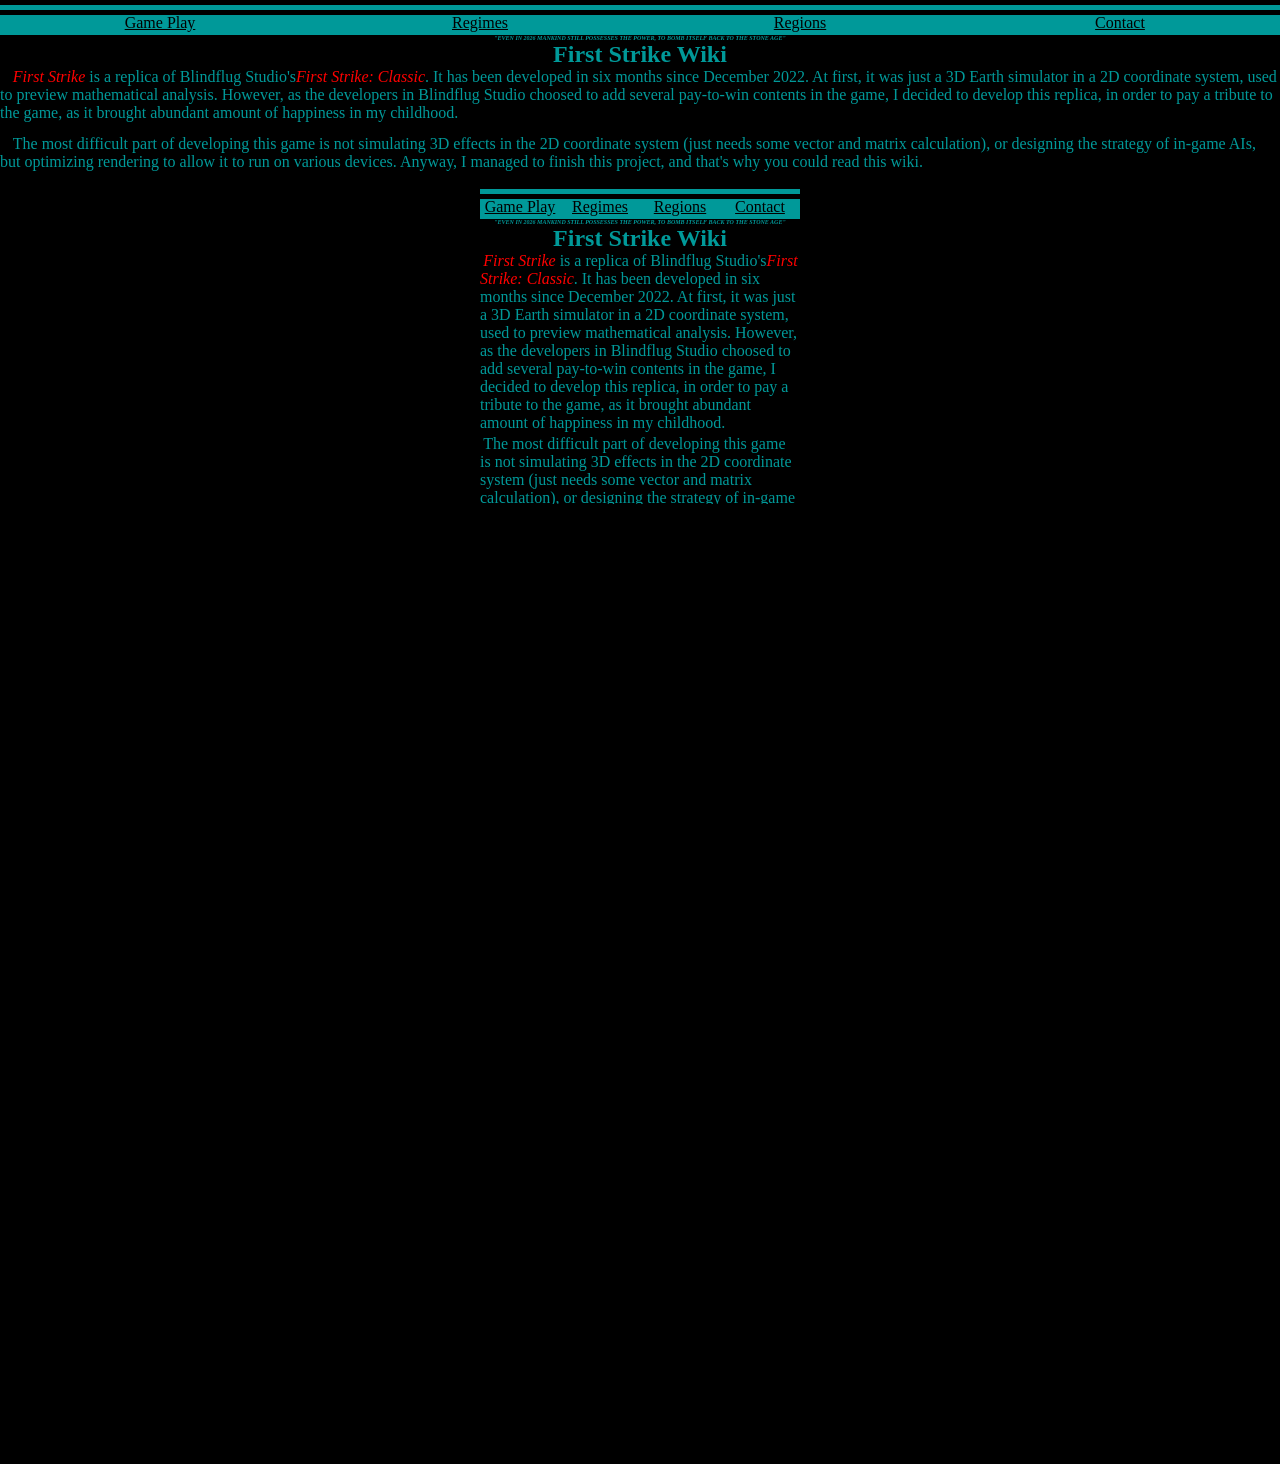
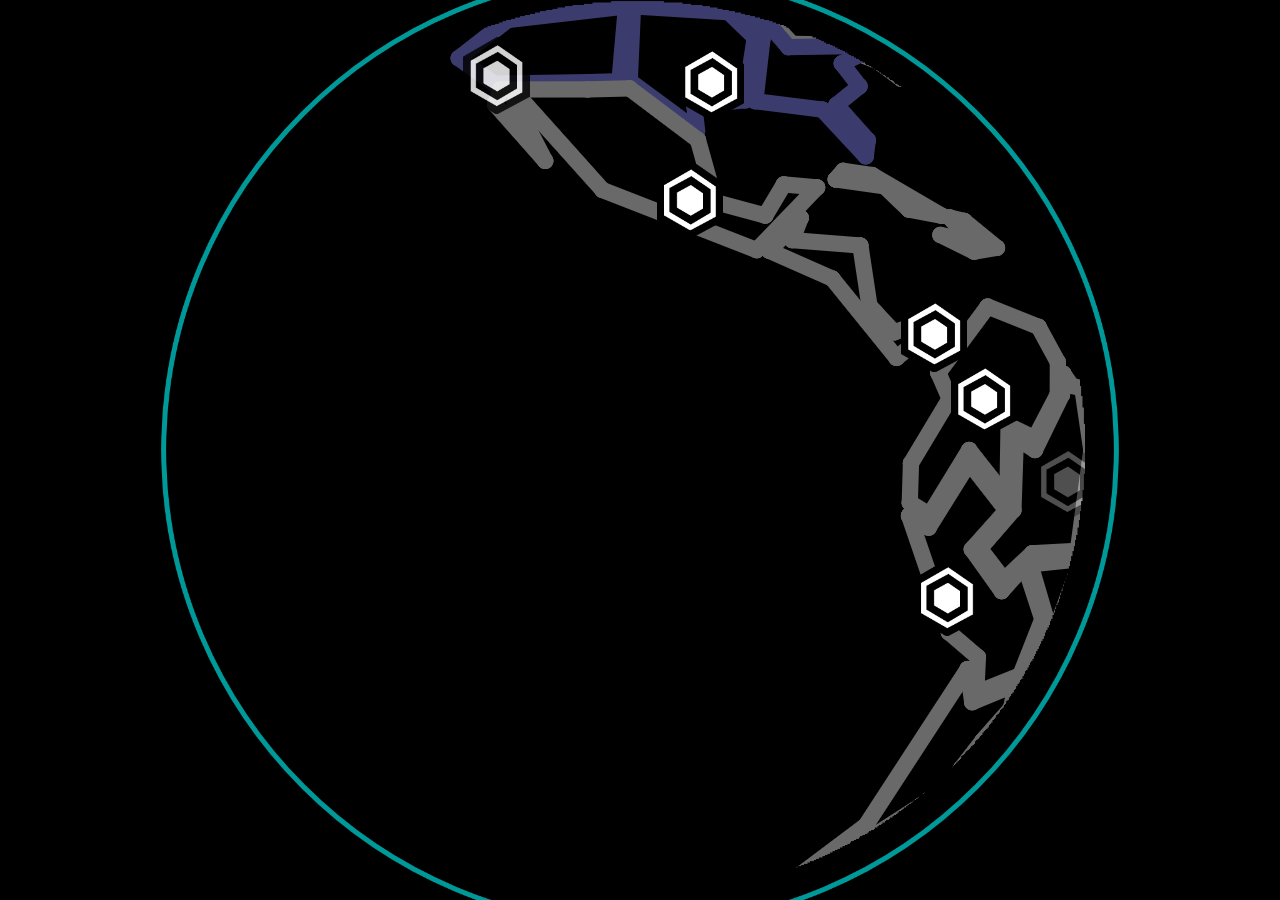
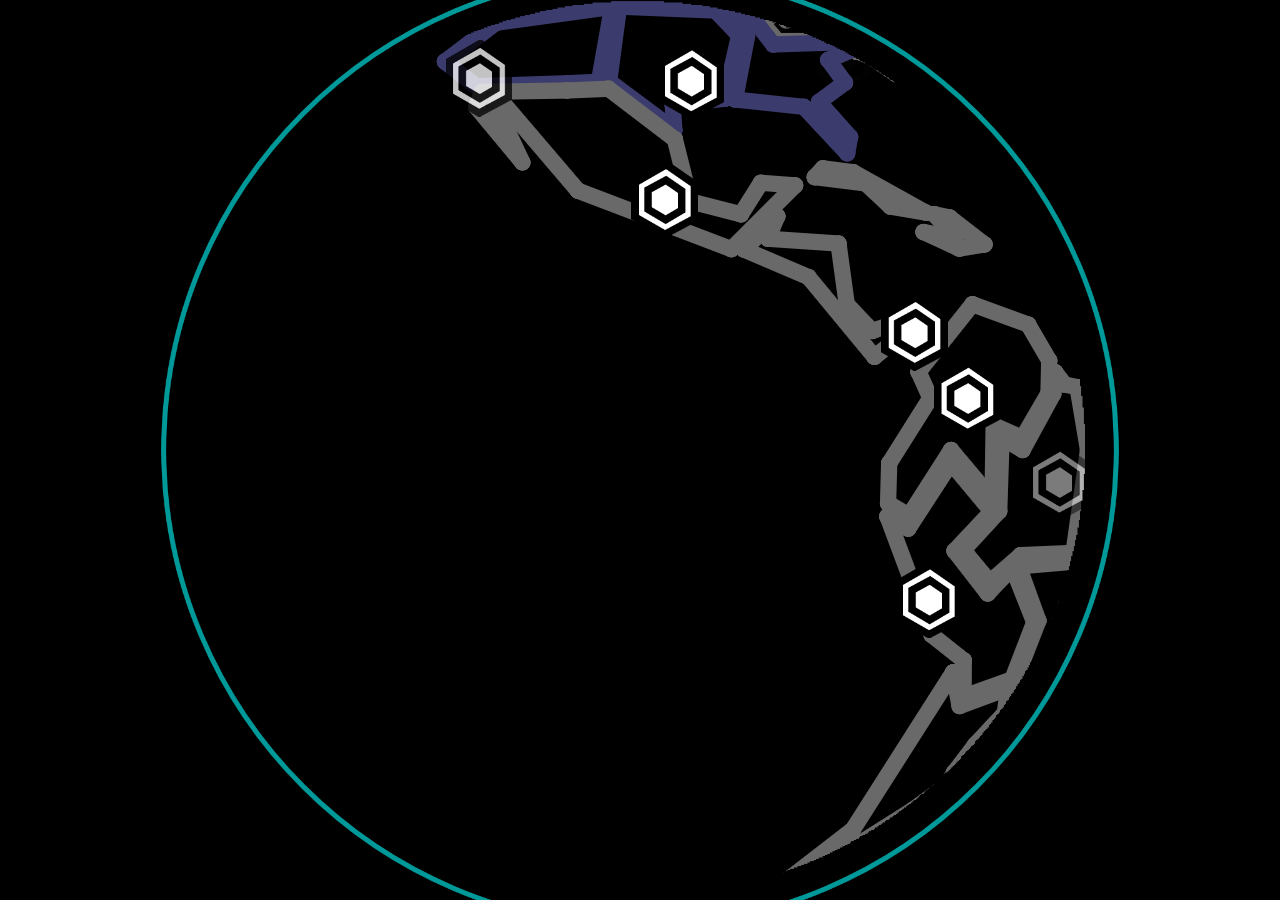
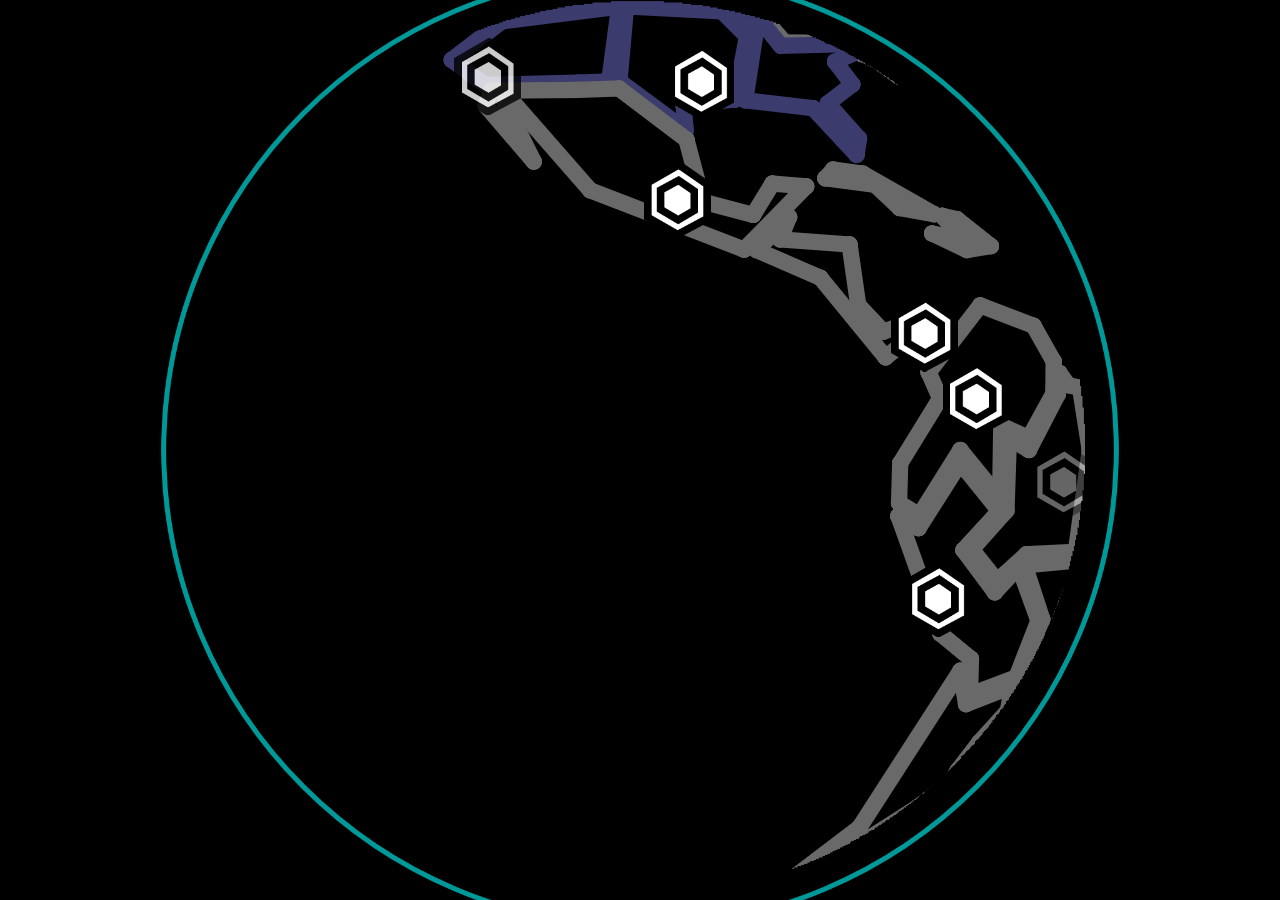
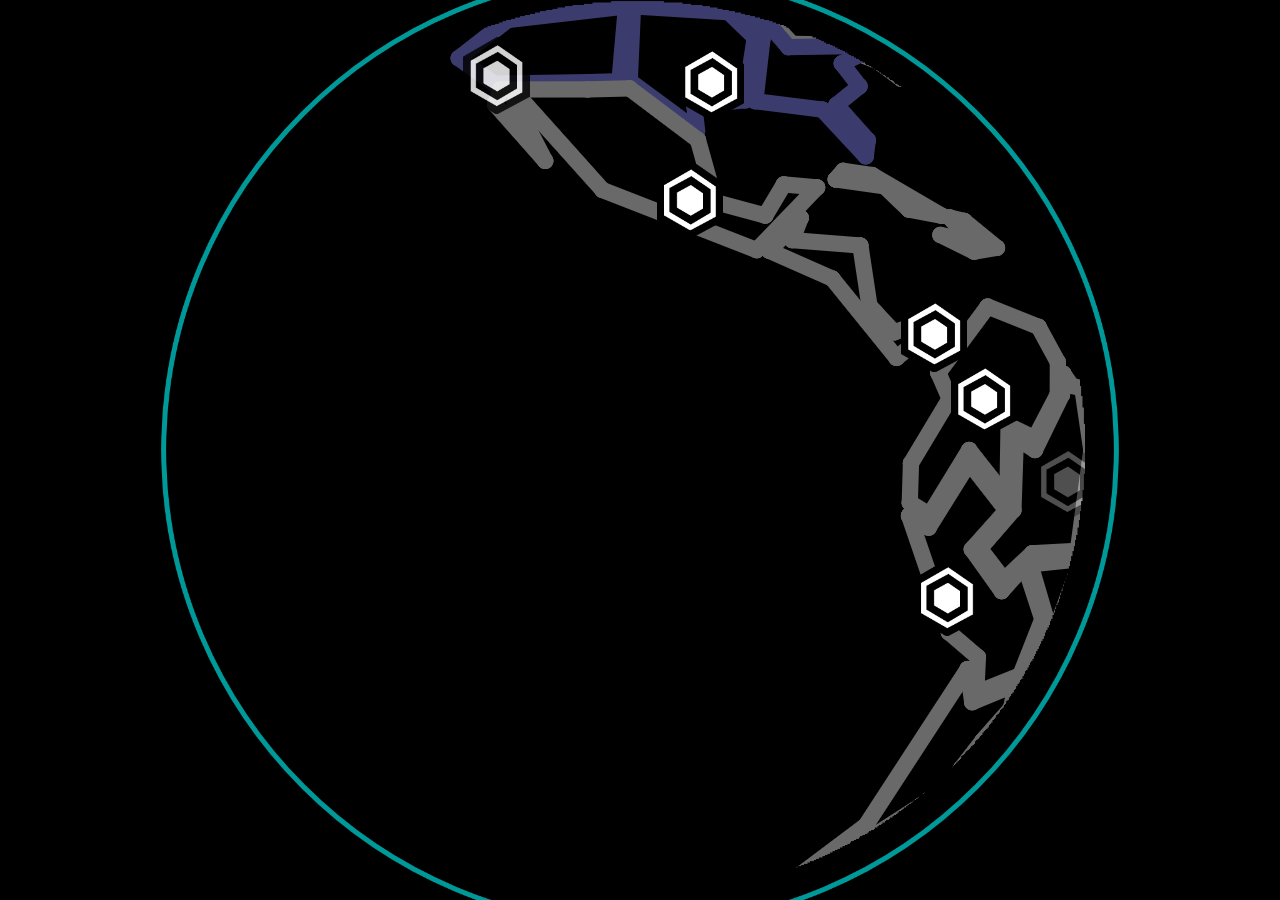
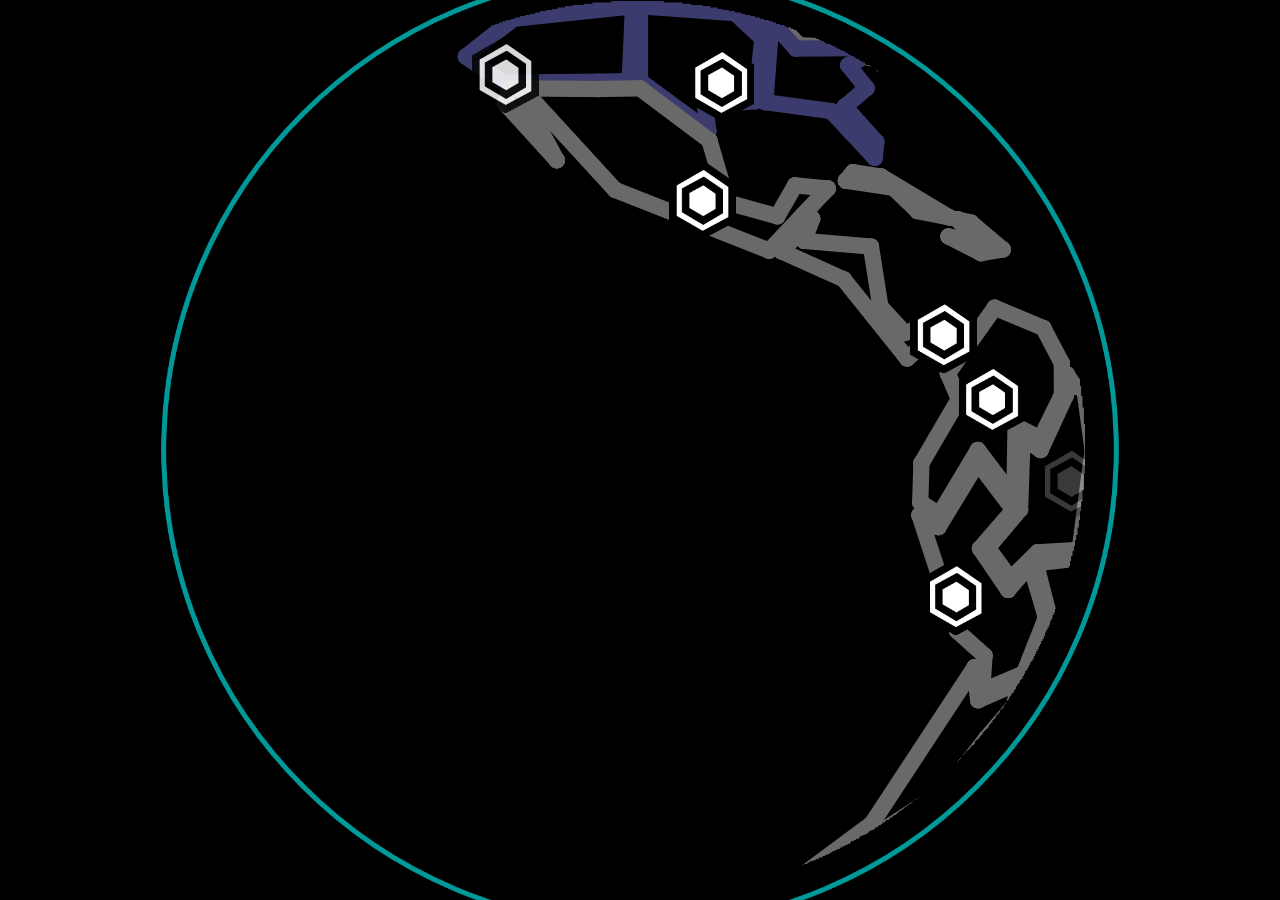
